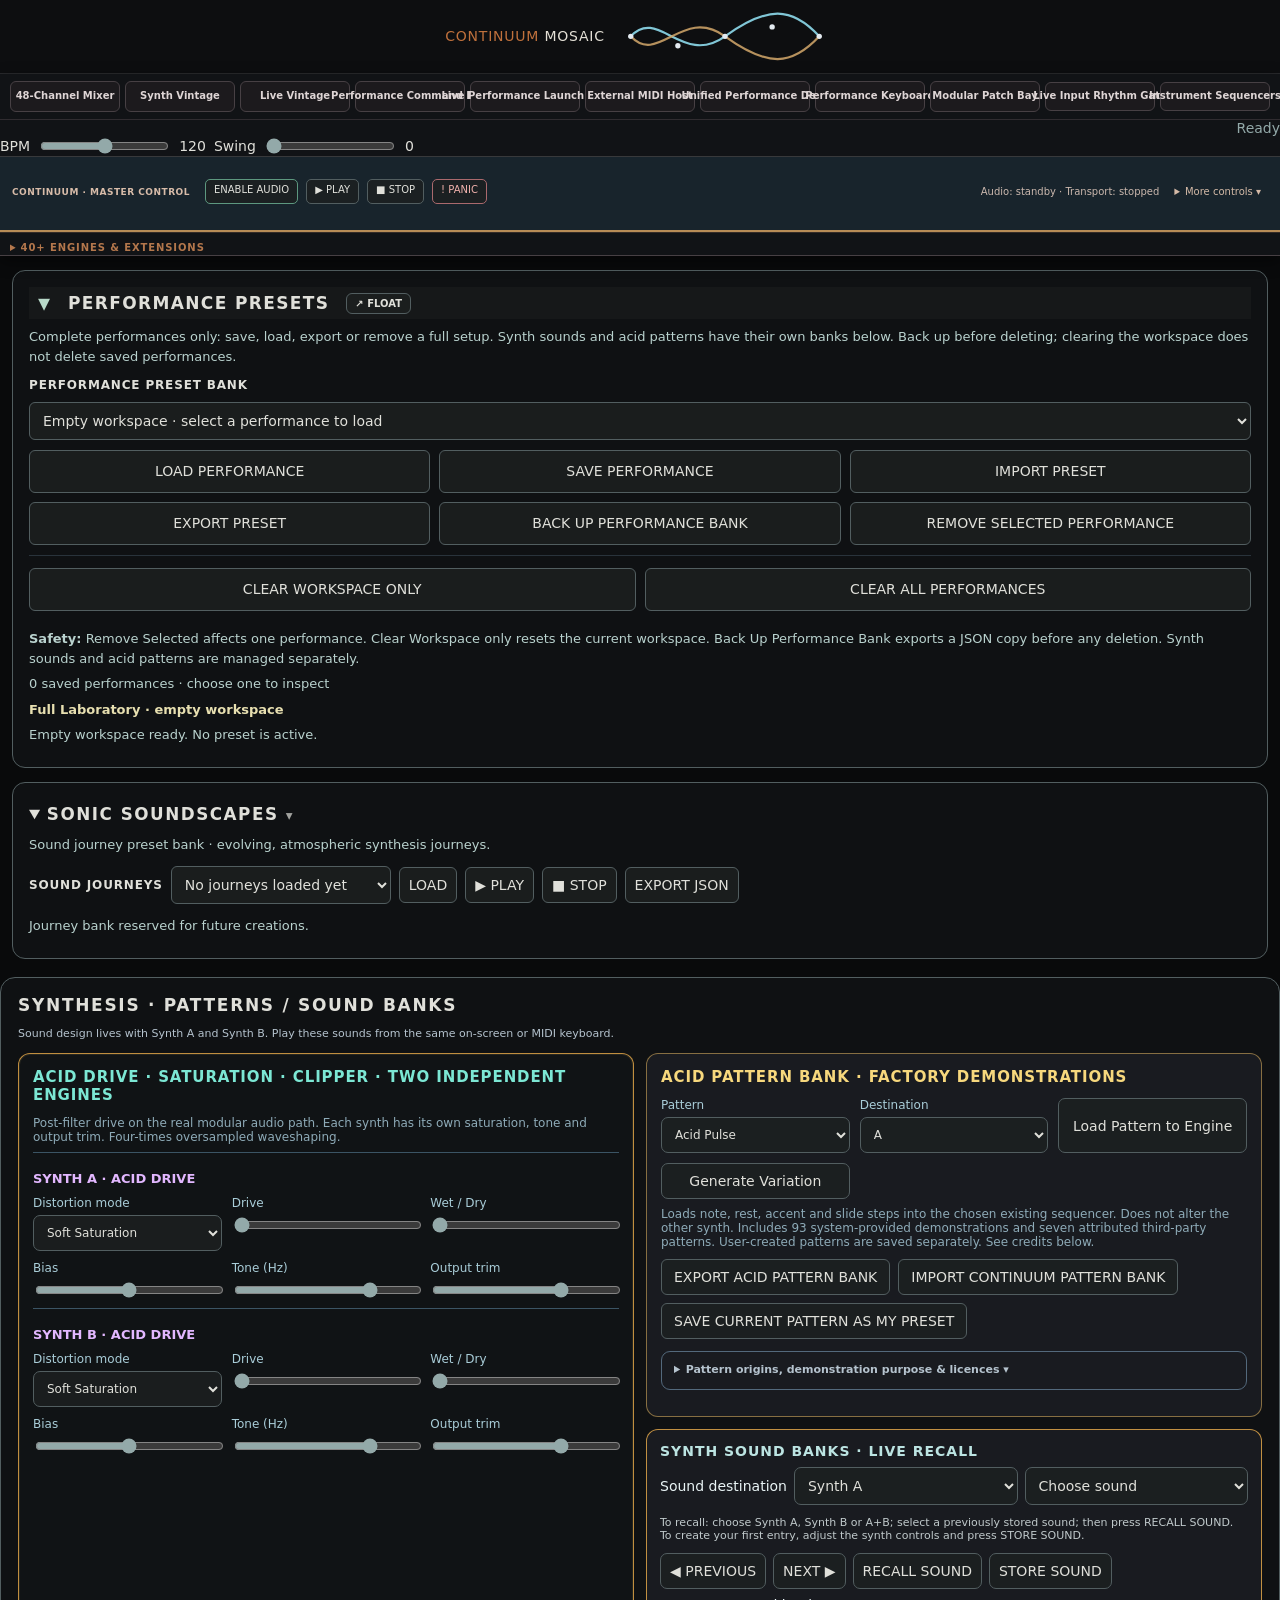
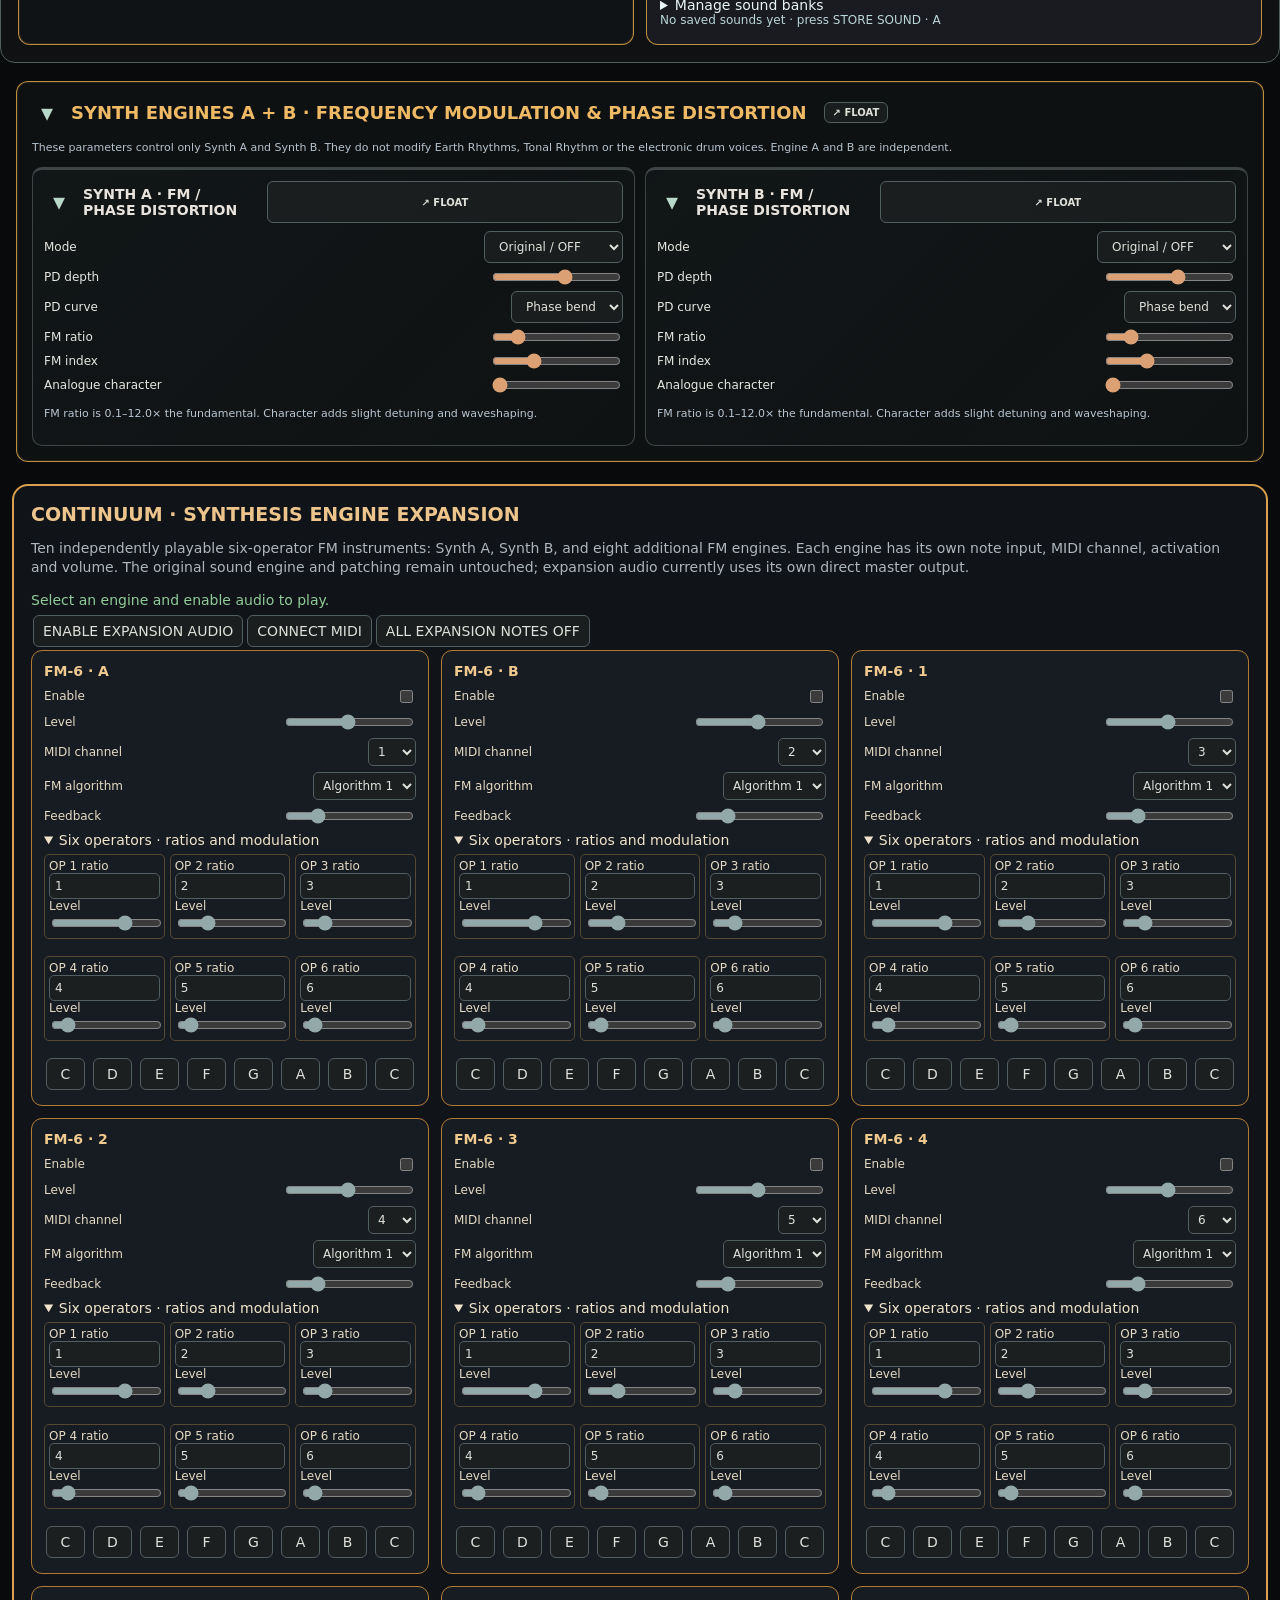
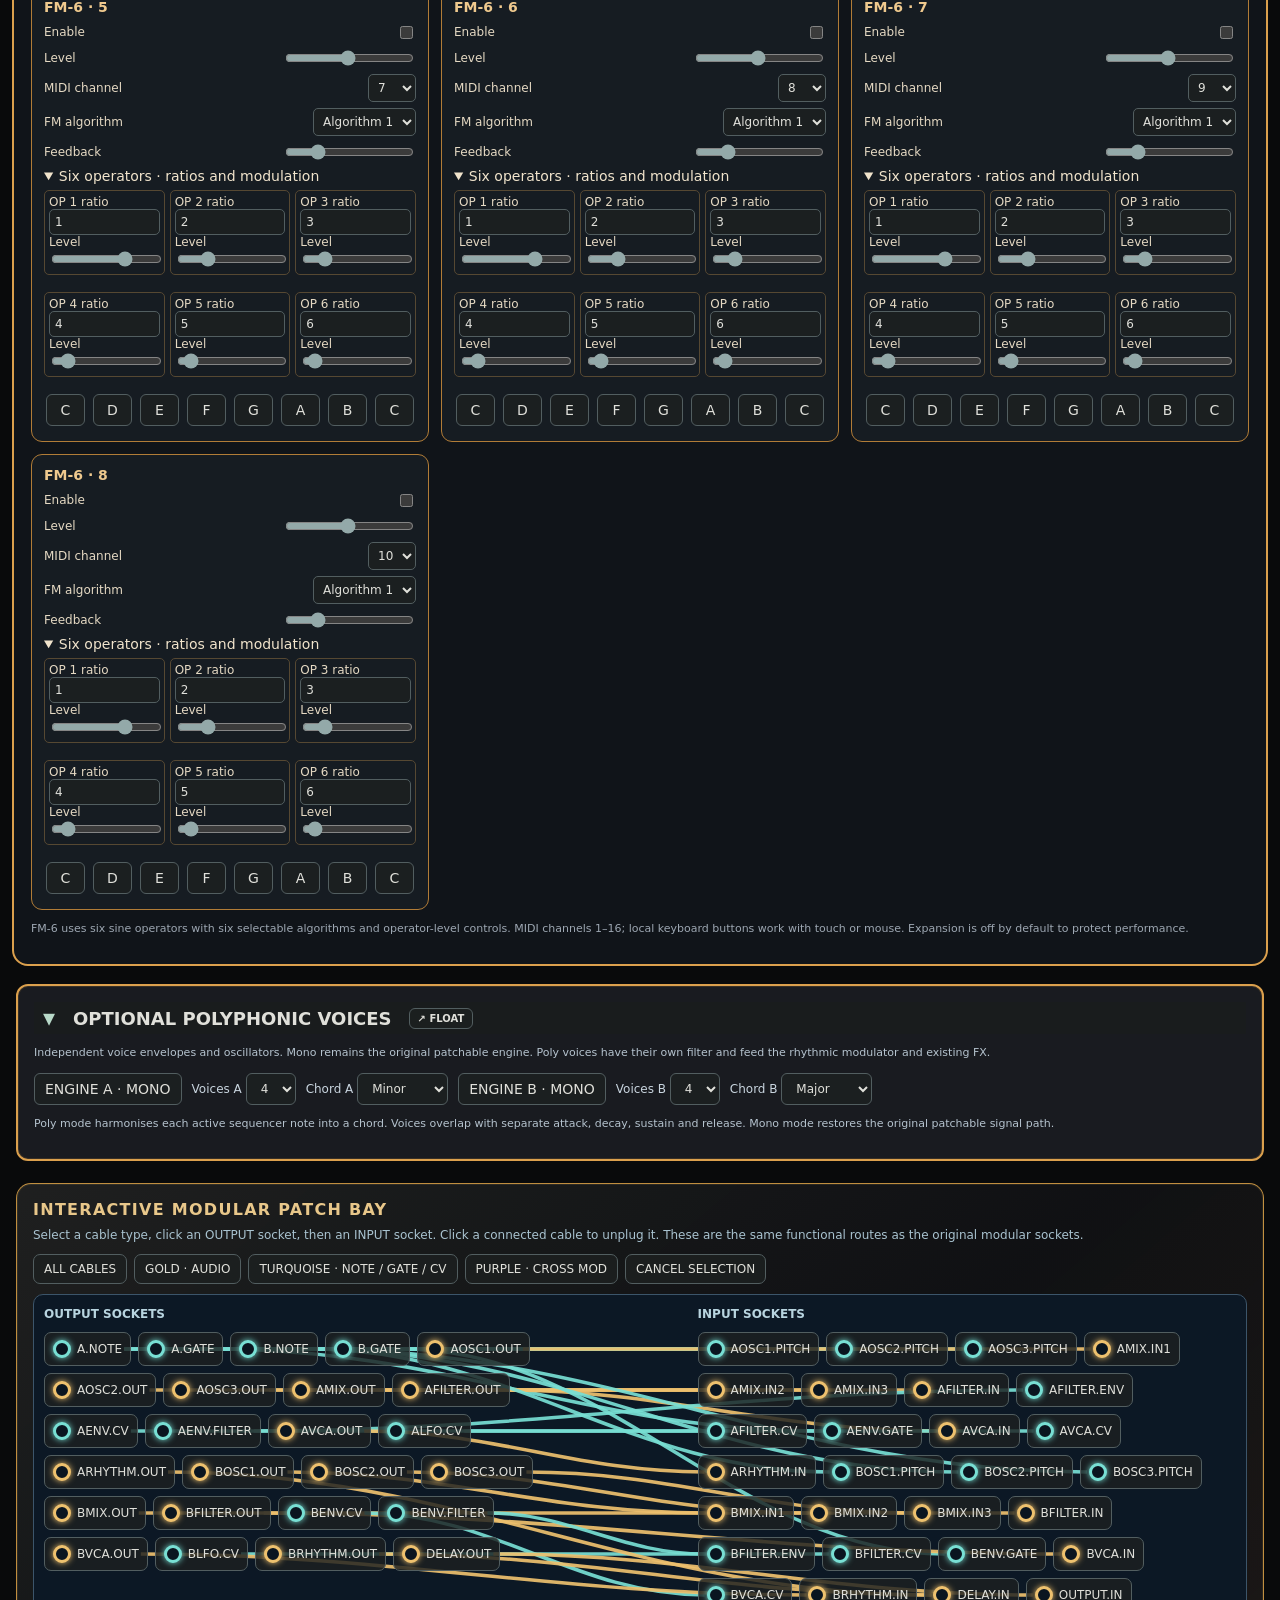
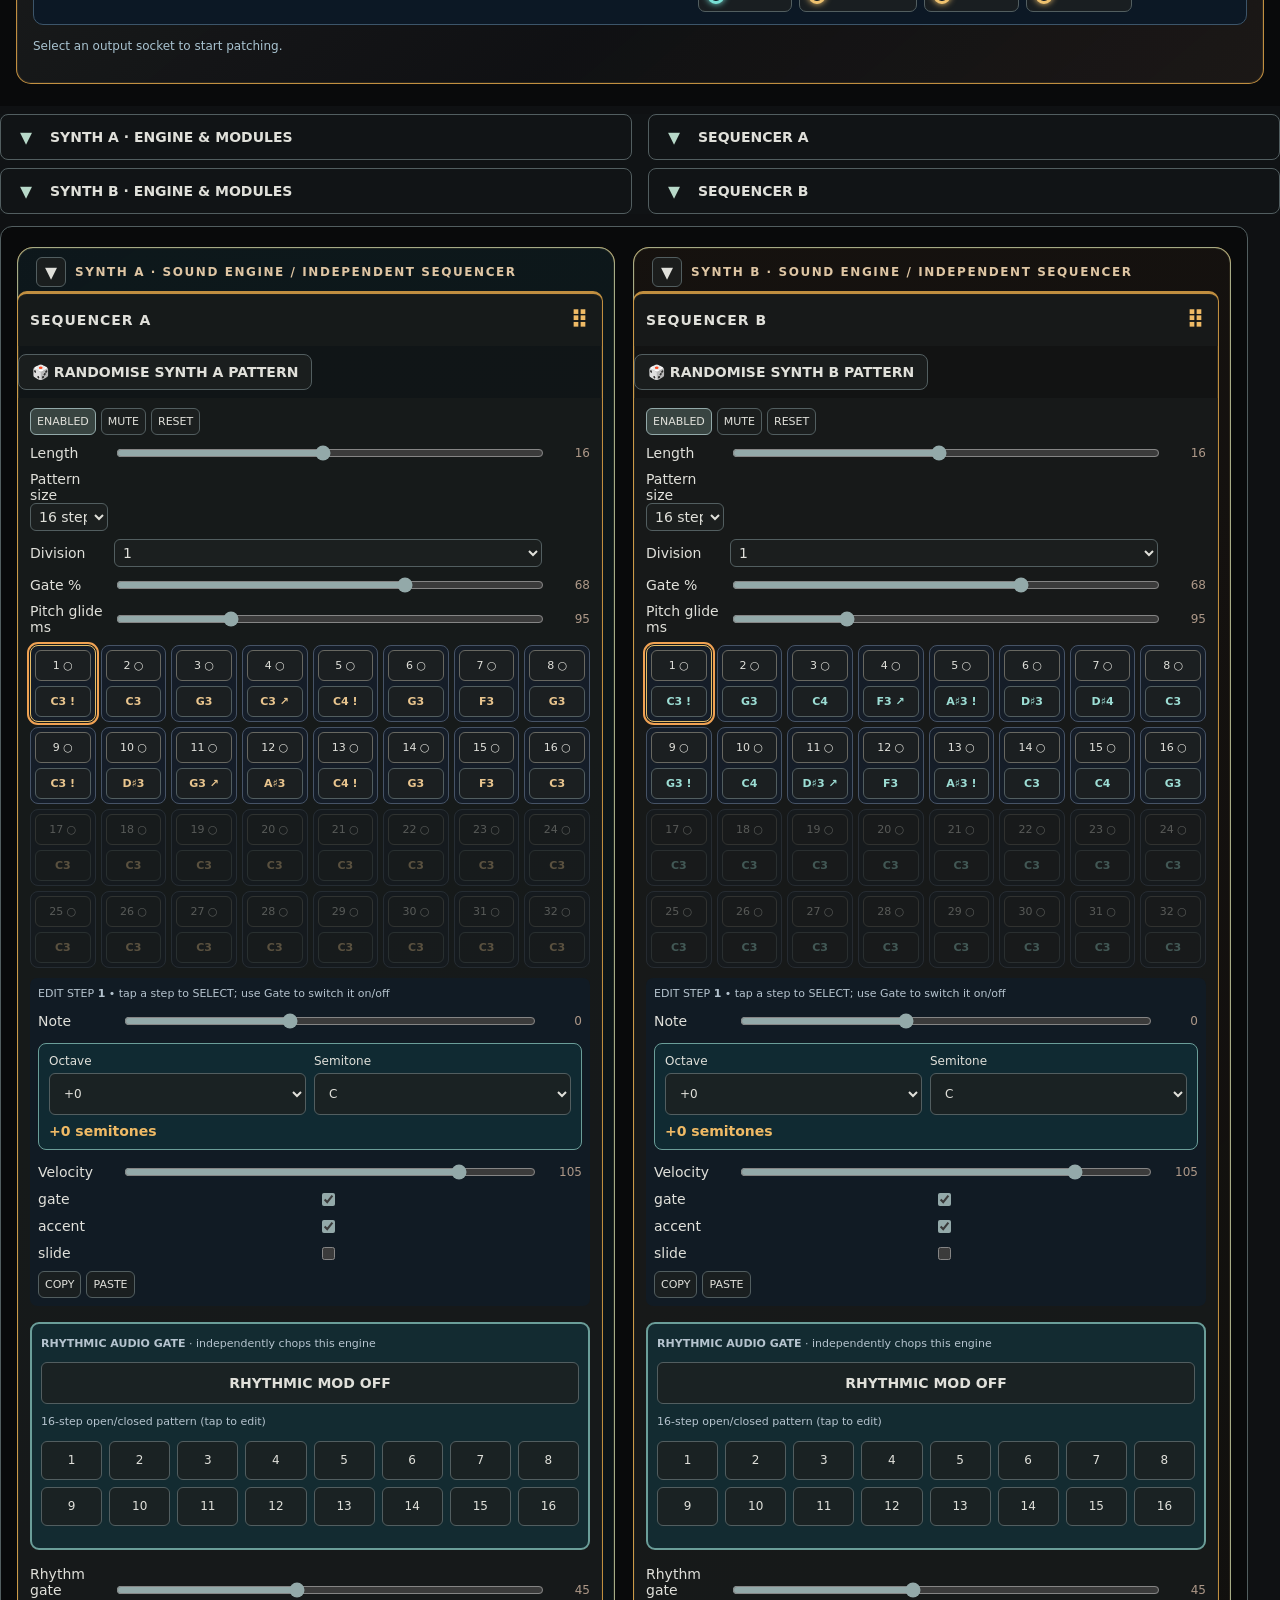
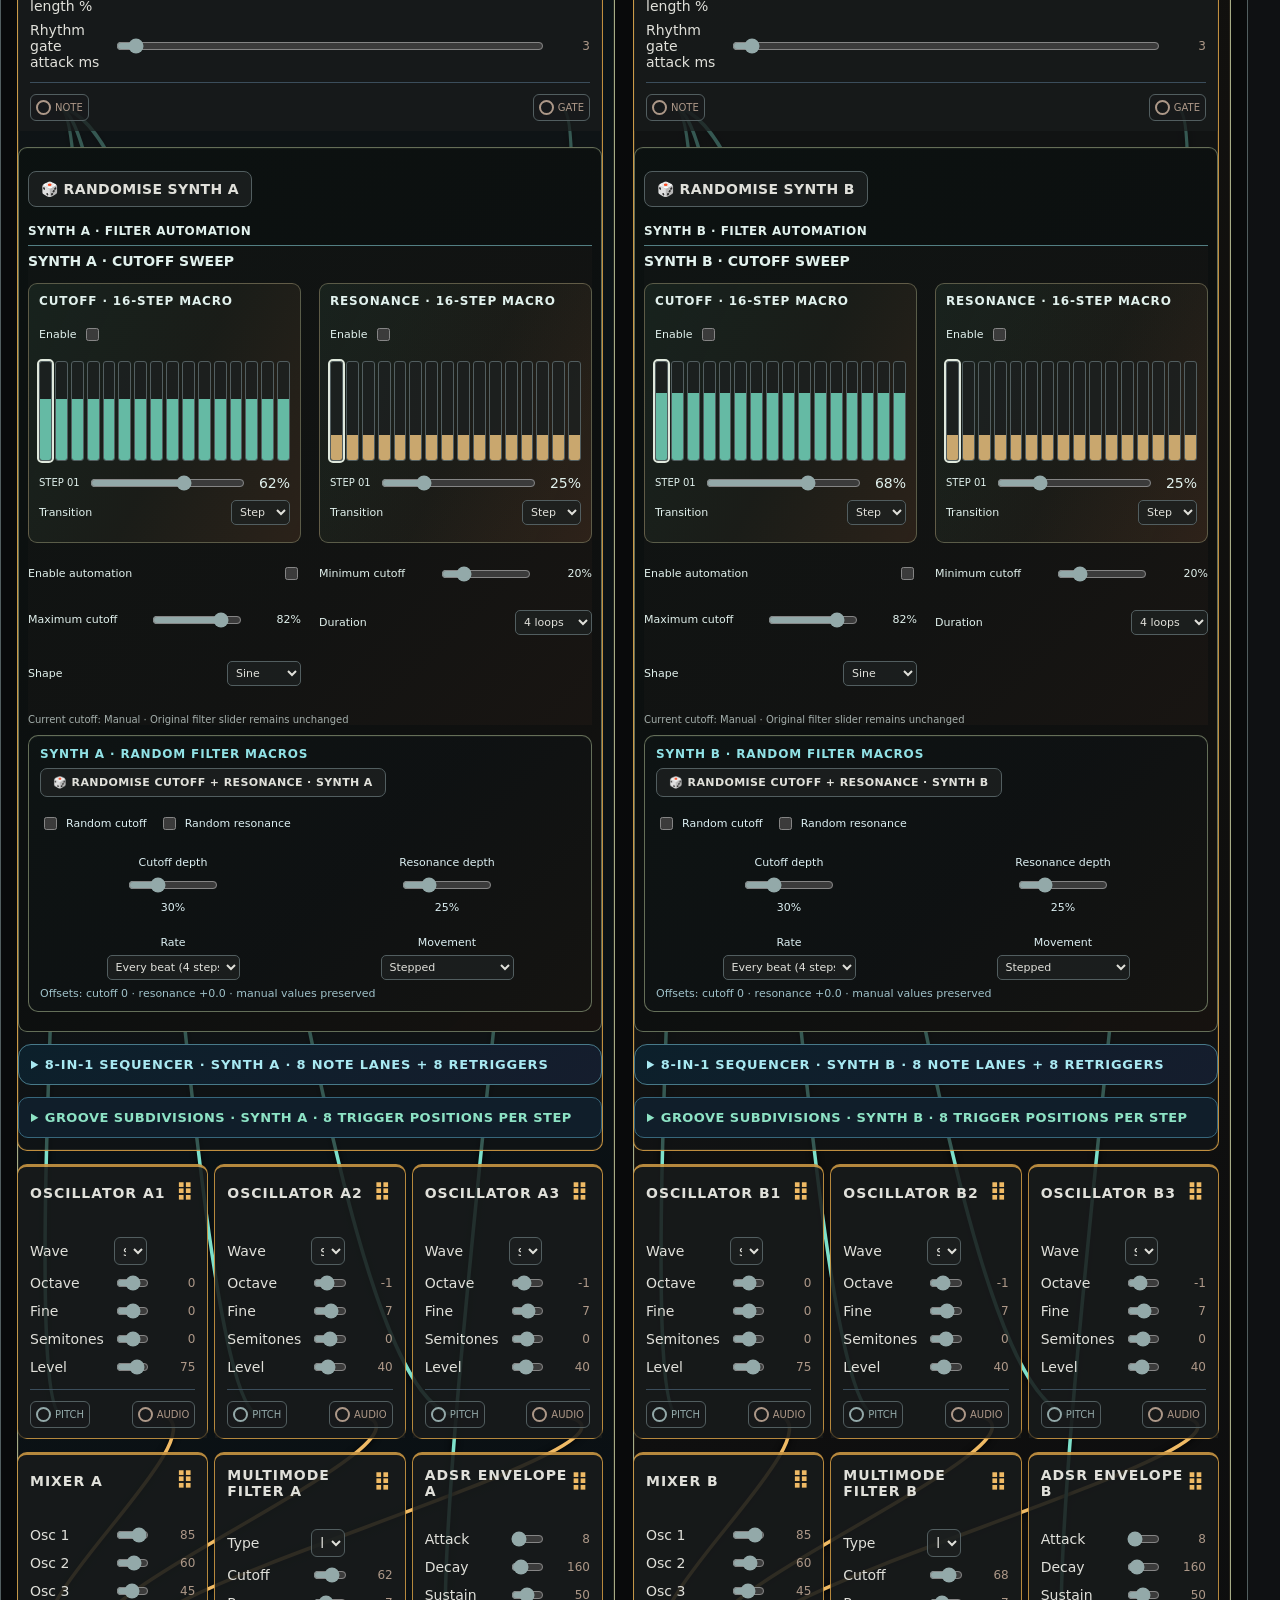
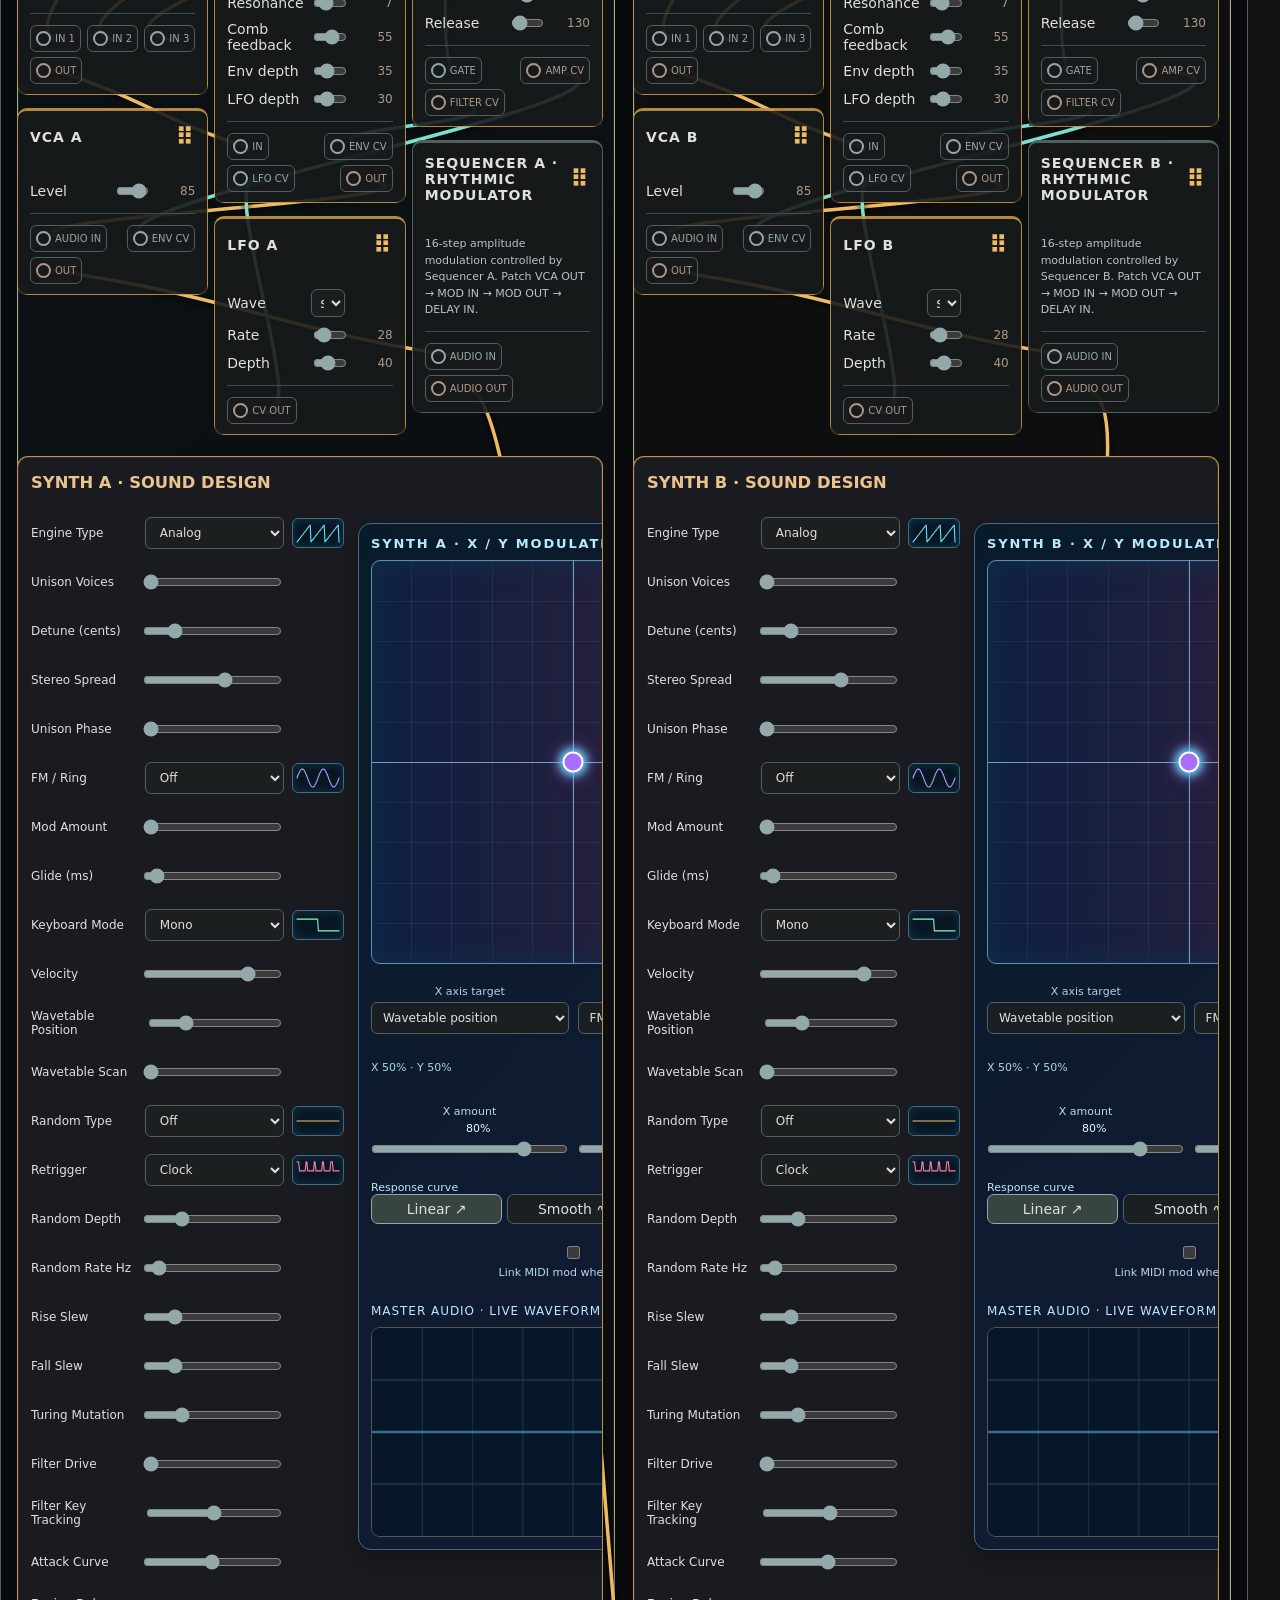
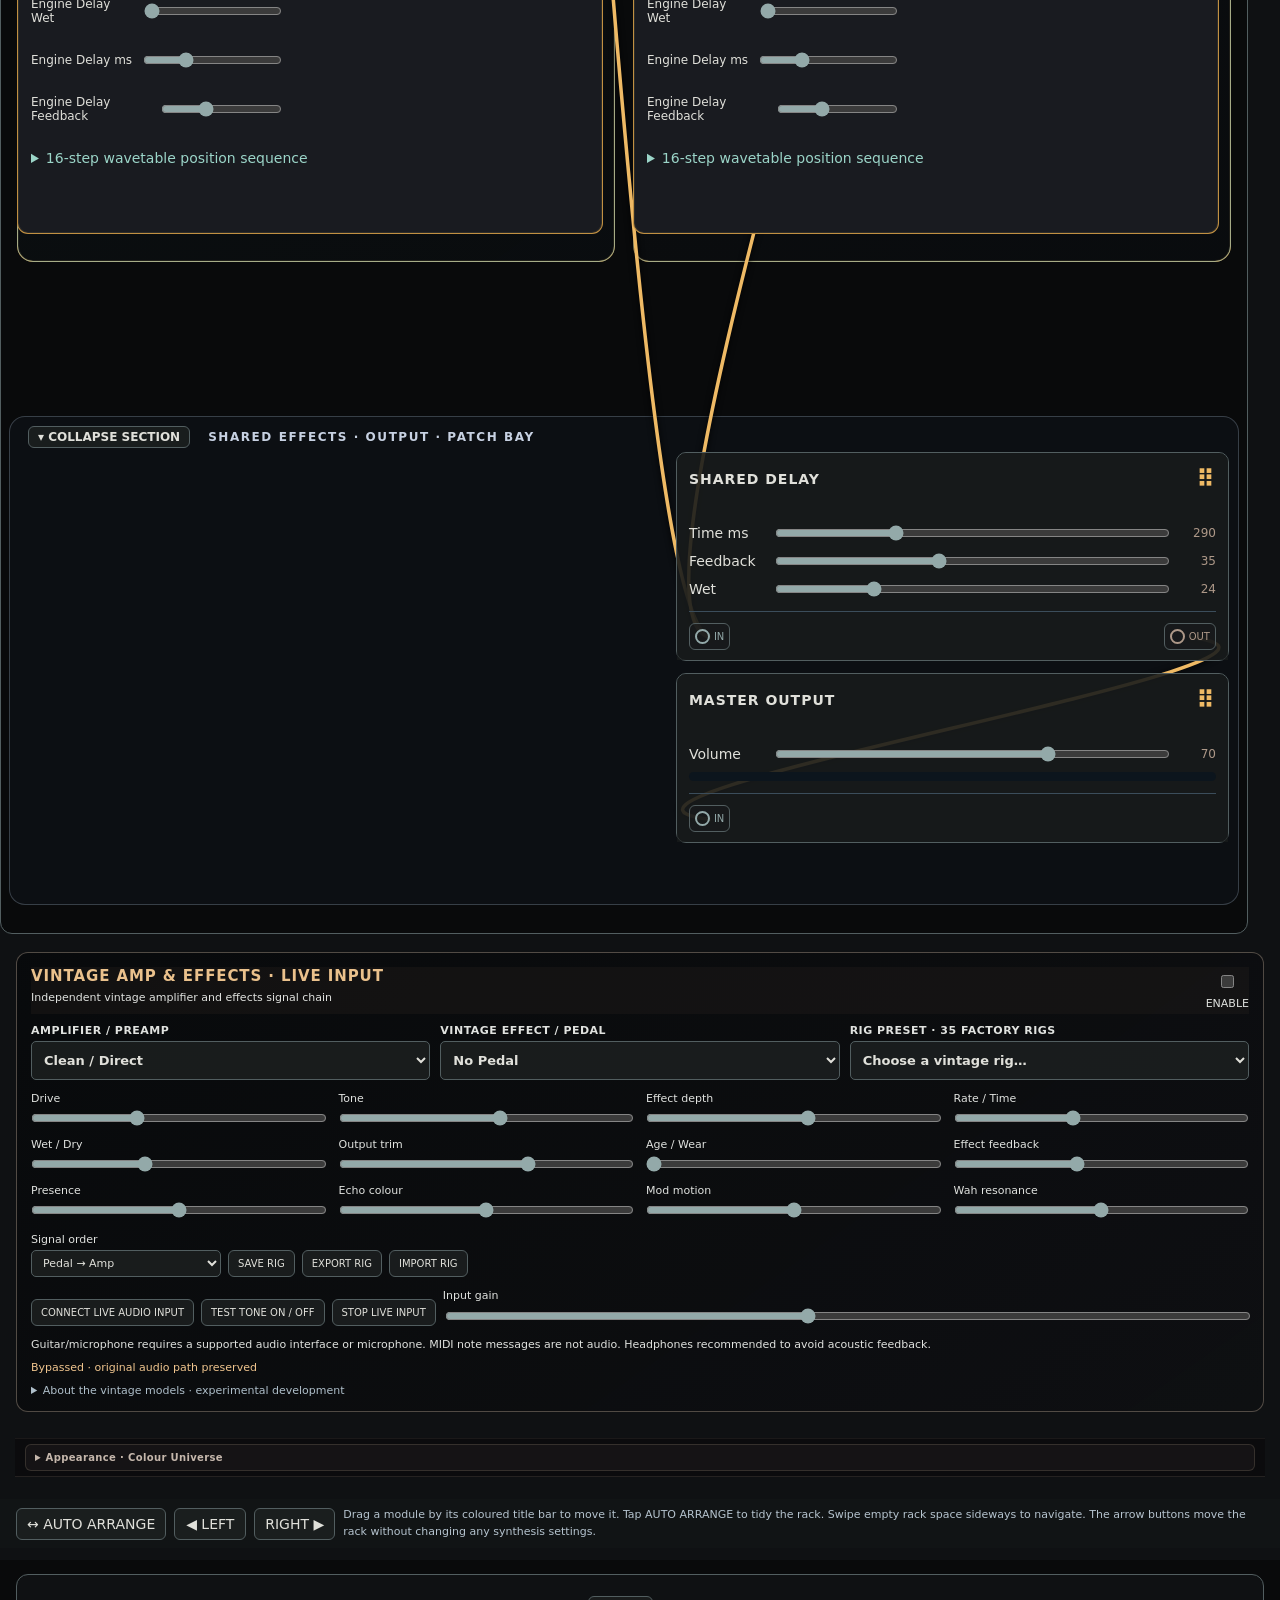
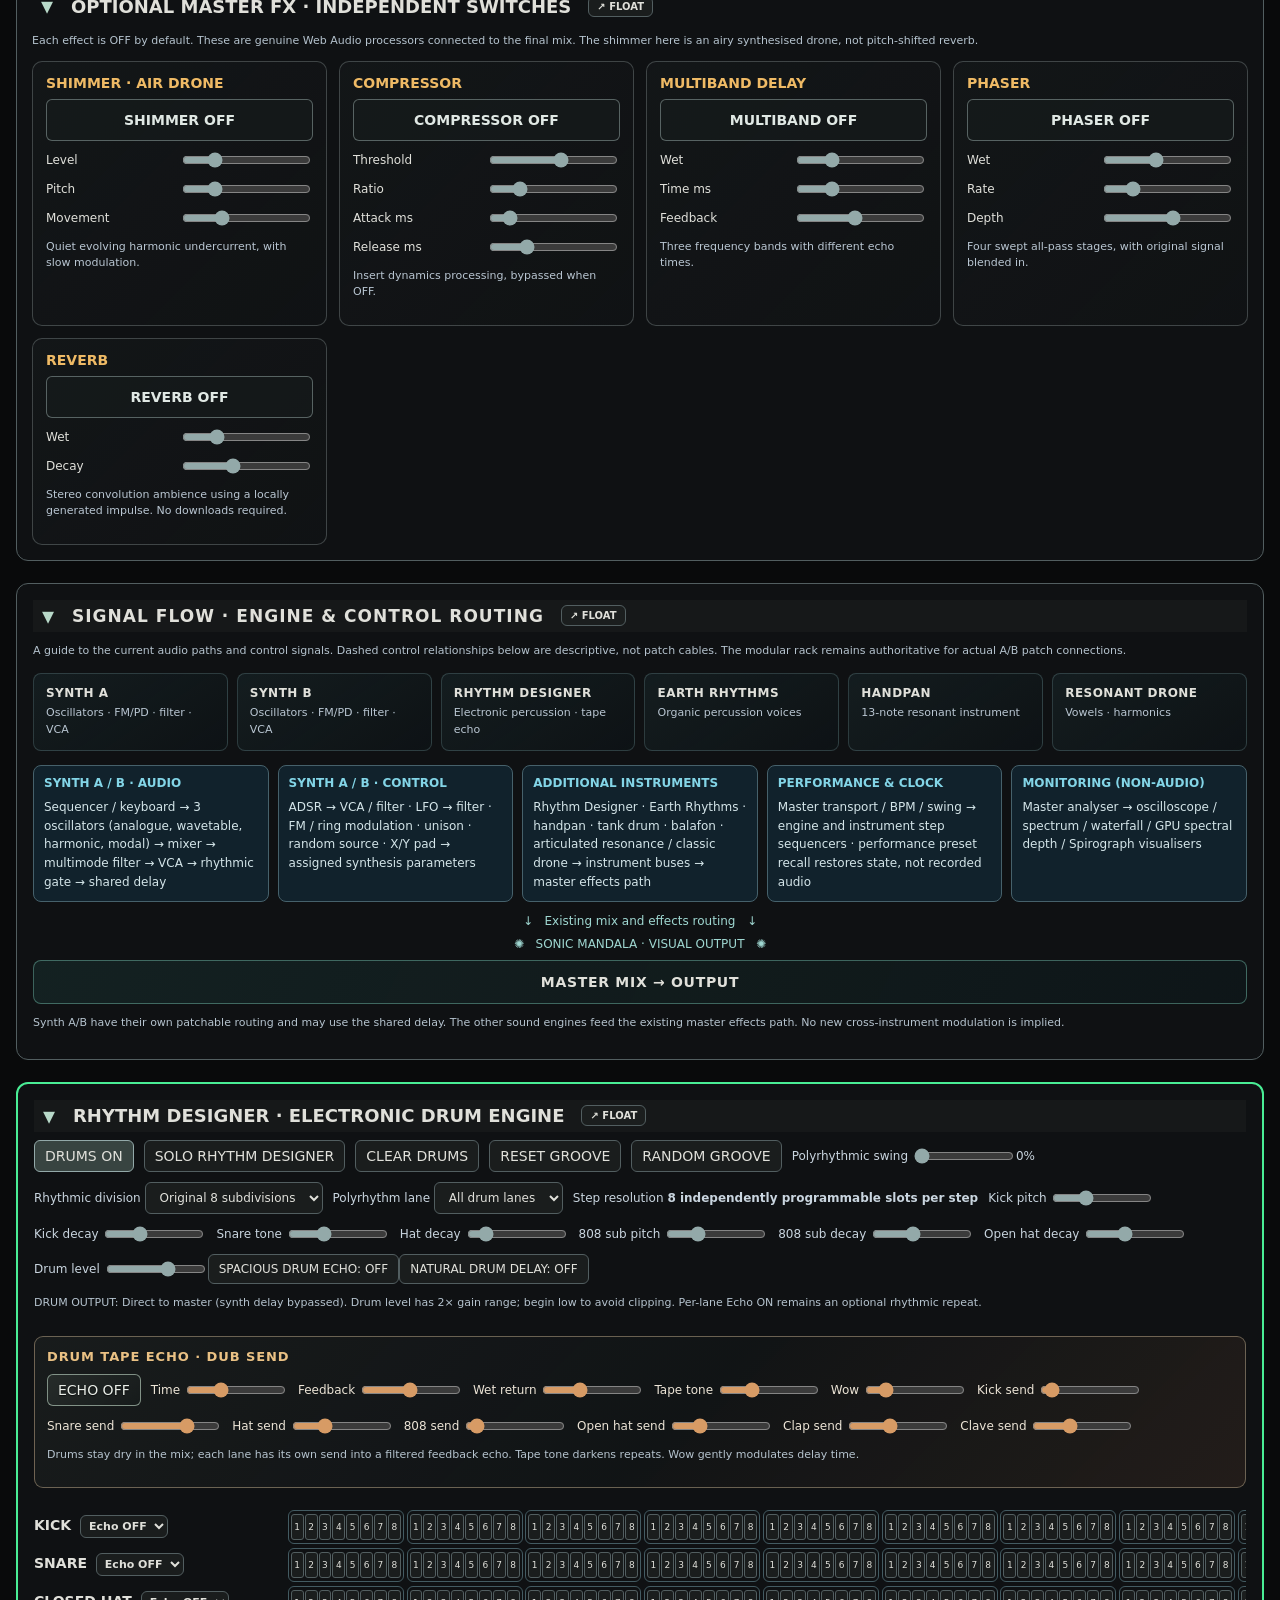
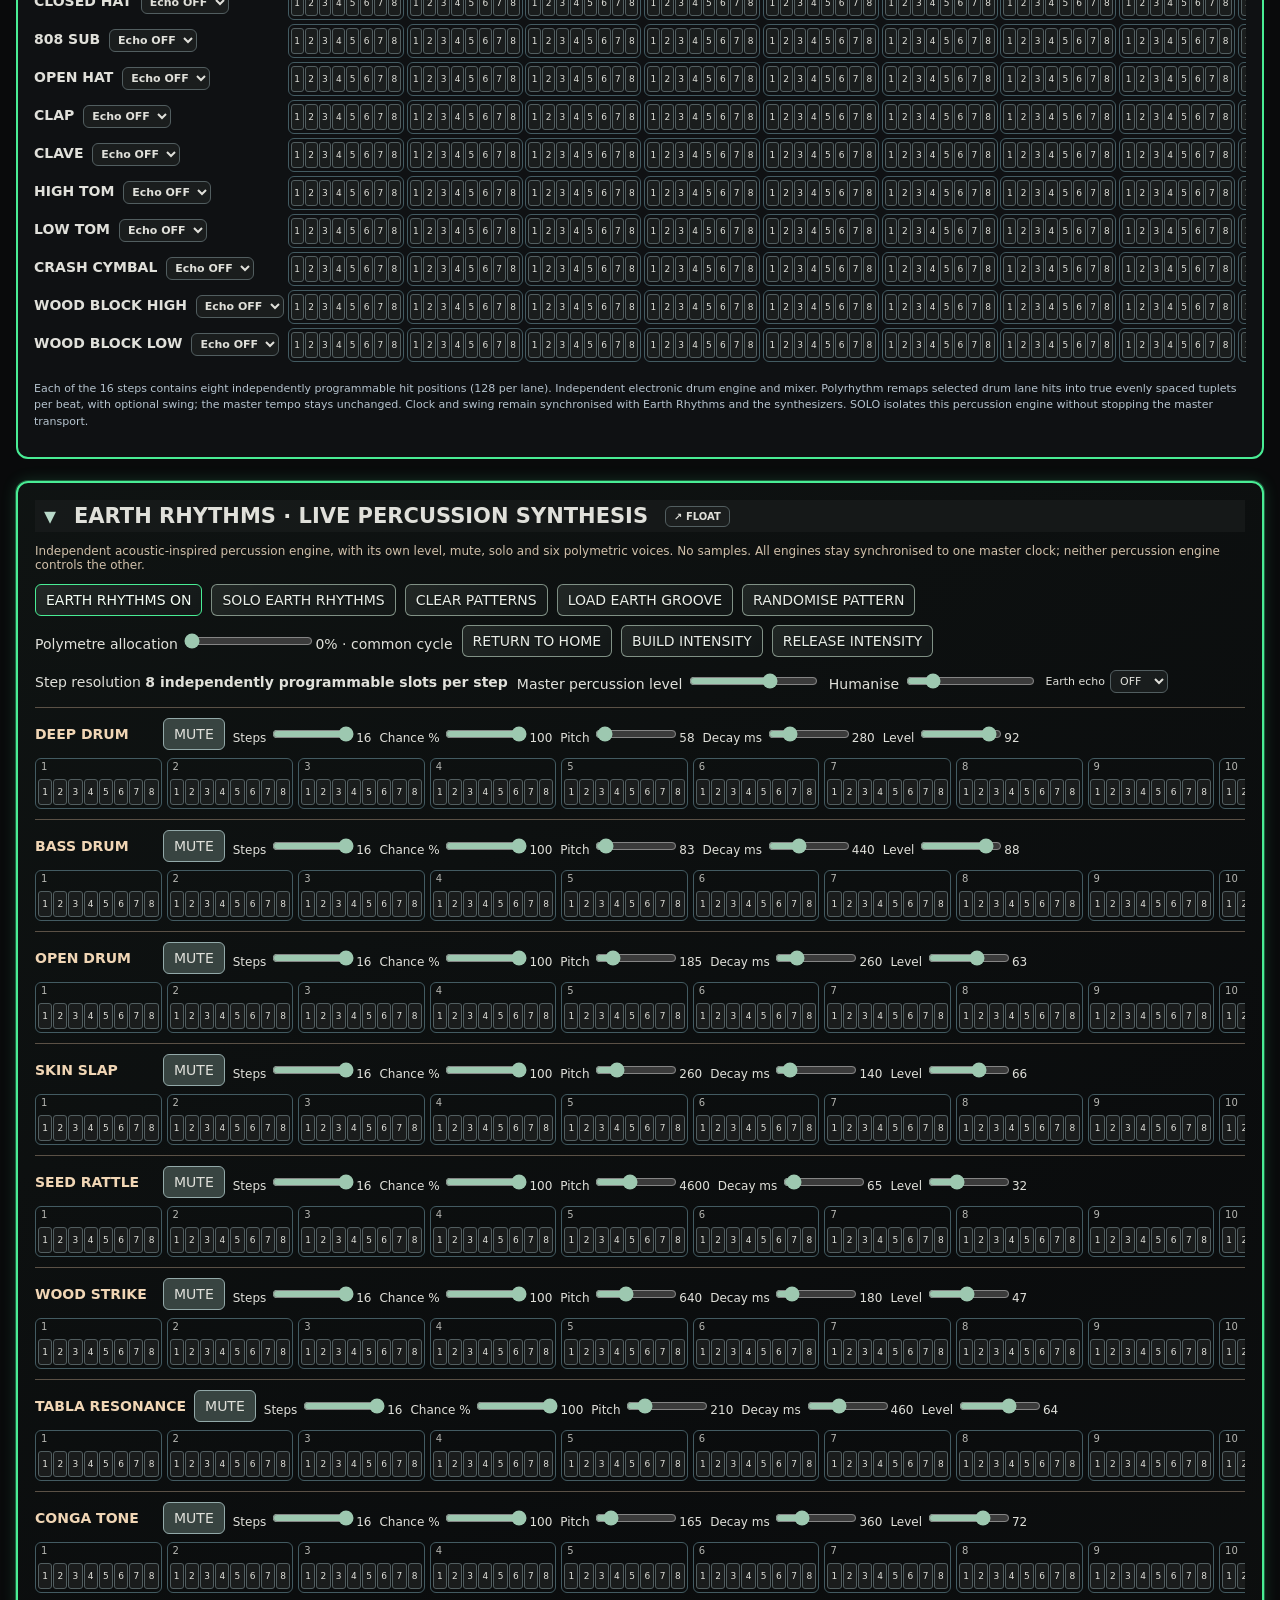
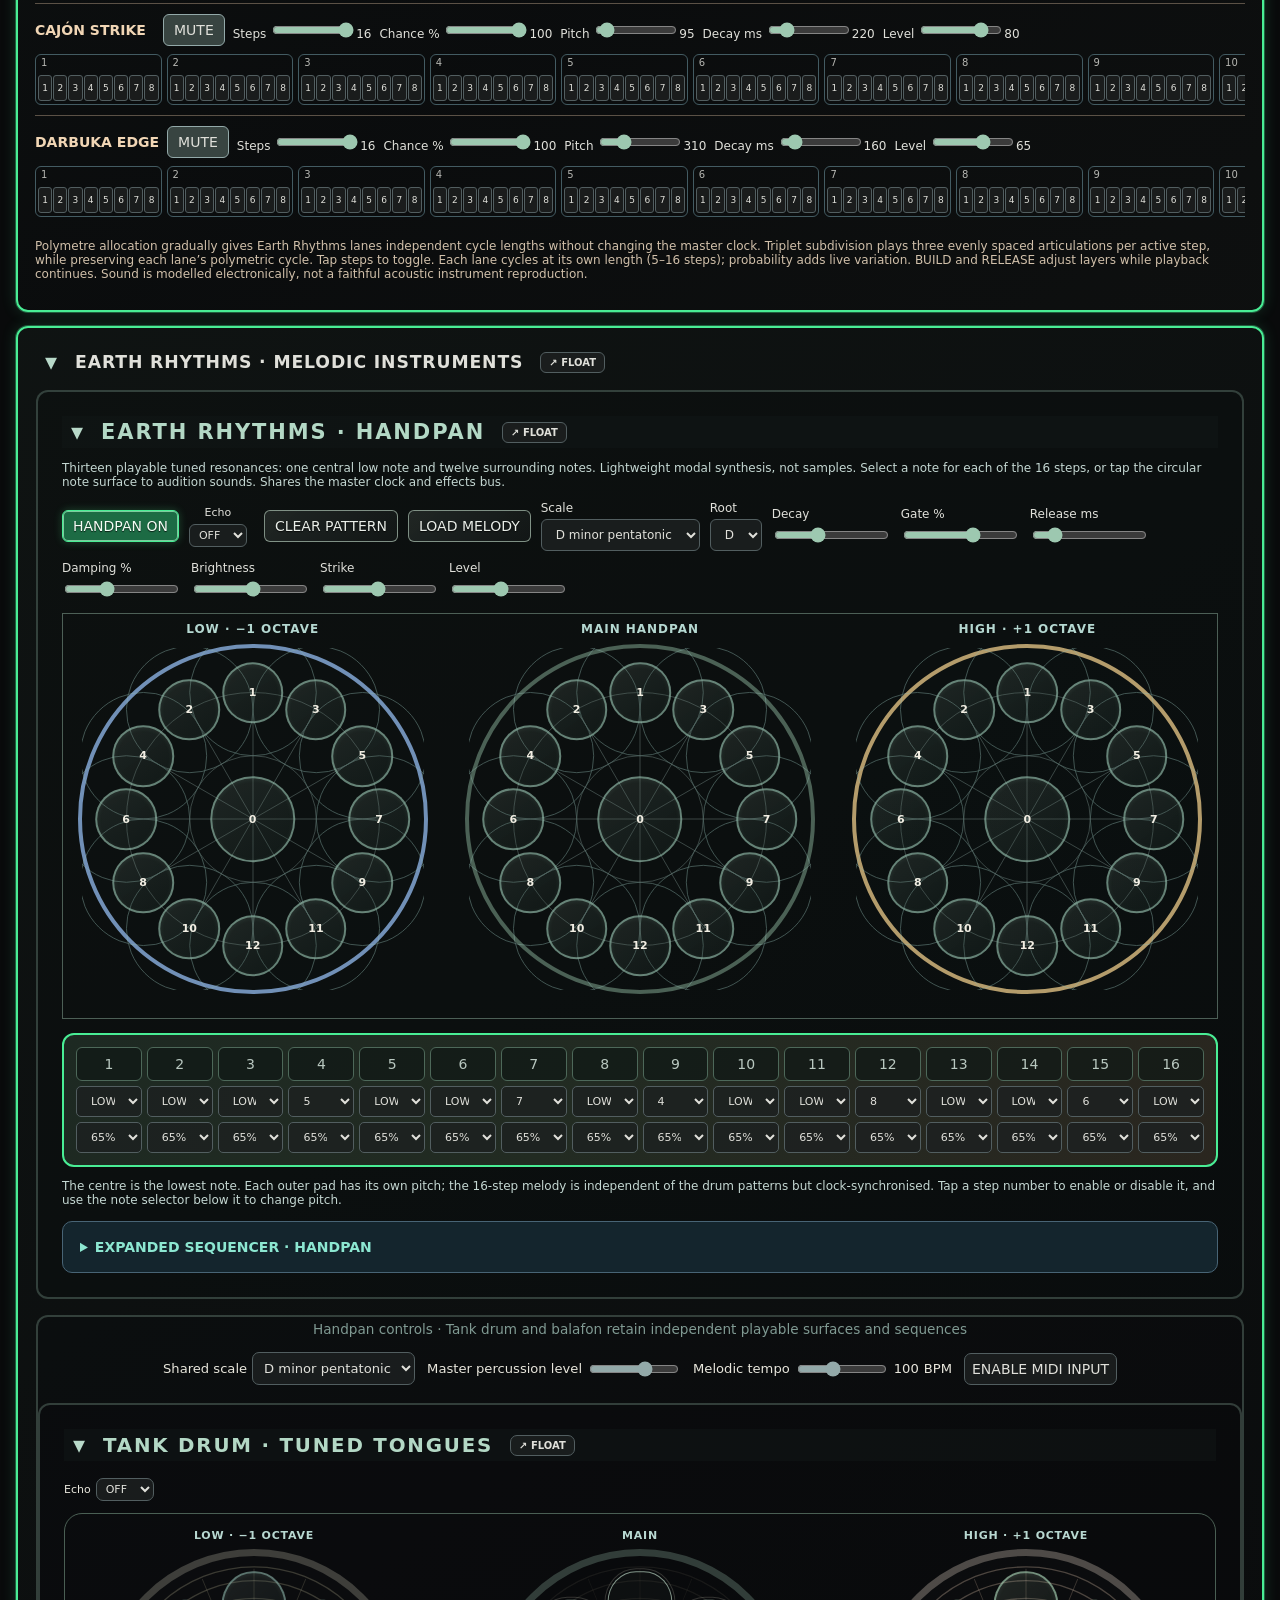
==== index.html @ fa82fd2c "Add files via upload" ====
<!DOCTYPE html>

<html lang="en"><head><script id="cm0241PrepaintTheme">(function(){try{var t=JSON.parse(localStorage.getItem('cm0231Theme')||'{}');var n=['midnight','nebula','chromatic'].includes(t.theme)?t.theme:'midnight';document.documentElement.setAttribute('data-cm-boot-theme',n);document.documentElement.setAttribute('data-cm-boot-reactive',t.reactive?'on':'off')}catch(e){document.documentElement.setAttribute('data-cm-boot-theme','midnight')}})();</script><meta charset="utf-8"/><meta content="width=device-width,initial-scale=1" name="viewport"/><title>Continuum Mosaic · Modular Mayhem</title><style>
:root{color-scheme:dark;--bg:#0b1017;--panel:#1a2430;--edge:#394d5e;--gold:#efba65;--teal:#7de0ca;--txt:#e9f0f5;--space-1:4px;--space-2:8px;--space-3:12px;--space-4:16px;--space-5:24px;--radius-sm:6px;--radius-md:10px;--radius-lg:16px;--dock-height:110px}*{box-sizing:border-box}body{margin:0;background:var(--bg);color:var(--txt);font:14px system-ui,sans-serif}header{display:flex;gap:9px;align-items:center;flex-wrap:wrap;padding:14px 20px;background:#17212d;border-bottom:1px solid var(--edge)}h1{font-size:20px;margin:0 12px 0 0;letter-spacing:.06em}button,select,input{font:inherit}button,select{background:#283847;color:white;border:1px solid #526677;border-radius:6px;padding:7px 10px;cursor:pointer}button:hover{border-color:var(--gold)}button.active{background:#375c4d}#status{color:var(--teal);margin-left:auto}.intro{padding:11px 20px;color:#b9c6d2}.rack{position:relative;min-width:1600px;min-height:2280px;margin:0 16px 20px;border:1px solid #30414e;border-radius:12px;background:radial-gradient(ellipse at top,#17212d,#0b1017 70%);overflow:hidden}#svg{position:absolute;inset:0;width:100%;height:100%;z-index:1;pointer-events:none}#svg path{fill:none;stroke-width:3.5;pointer-events:stroke;cursor:pointer;filter:drop-shadow(0 1px 3px #000)}.module{position:absolute;z-index:2;width:255px;border:1px solid #526575;border-radius:10px;background:linear-gradient(150deg,#243444,#15202a);box-shadow:0 12px 28px #0008}.module h2{font-size:14px;letter-spacing:.07em;margin:0;padding:12px;background:#2a3947;border-radius:9px 9px 0 0;cursor:move;user-select:none}.module .inside{padding:10px 12px}.control{display:grid;grid-template-columns:78px 1fr 42px;align-items:center;gap:6px;margin:8px 0}.control output{text-align:right;color:var(--gold);font-size:12px}.control input[type=range]{width:100%;accent-color:var(--gold)}.control select{width:100%;padding:4px}.ports{display:flex;justify-content:space-between;gap:5px;flex-wrap:wrap;border-top:1px solid #3b4d5b;margin-top:12px;padding-top:11px}.port{display:inline-flex;align-items:center;gap:4px;background:#111b24;border:1px solid #65798a;border-radius:6px;padding:5px;font-size:10px;cursor:pointer;user-select:none}.port:before{content:'';width:11px;height:11px;border-radius:50%;border:2px solid currentColor}.port.out{color:var(--gold)}.port.in{color:var(--teal)}.port.selected{outline:2px solid white}.stepgrid{display:grid;grid-template-columns:repeat(8,1fr);gap:5px;margin:10px 0}.step{padding:8px 0;font-size:12px;position:relative}.step.on:after{content:'';position:absolute;bottom:2px;left:25%;width:50%;height:3px;background:var(--teal)}.step.playing{background:#8b622f}.step.chosen{outline:2px solid var(--gold)}.edit{background:#111b24;padding:8px;border-radius:7px}.small{font-size:11px;color:#b5c3ce;line-height:1.5}.transport{display:flex;gap:5px;flex-wrap:wrap}.transport button{font-size:11px;padding:6px}.meter{height:9px;border-radius:5px;background:#0c151d;overflow:hidden}.meter i{display:block;background:var(--teal);height:100%;width:0%}.legend{padding:0 20px 24px;color:#aebfca}.voiceA{border-top:3px solid #efba65}.voiceB{border-top:3px solid #80b8ff}.sectionLabel{position:absolute;z-index:0;color:#7c91a5;font-size:15px;letter-spacing:.25em;font-weight:700}body{overflow-x:hidden}.rackScroll{width:100%;overflow-x:auto;overflow-y:hidden;-webkit-overflow-scrolling:touch;overscroll-behavior-x:contain;padding-bottom:12px}.rack{width:1600px;min-width:1600px;max-width:none;overflow:visible;margin:0 0 16px 0}.rackNav{display:flex;align-items:center;gap:8px;padding:8px 16px;flex-wrap:wrap}.rackNav button{min-width:72px}.rackNav .small{flex:1;min-width:180px}@media(max-width:700px){header{padding:10px;gap:6px}h1{font-size:17px;width:100%}.intro{padding:9px 12px}.rackNav{padding:8px 12px}.rackScroll{border-top:1px solid #30414e;border-bottom:1px solid #30414e}}

.drumPanel{margin:12px 16px 22px;padding:16px;border:1px solid #536878;border-radius:12px;background:linear-gradient(130deg,#243444,#121c25)}.drumEcho{margin:14px 0;padding:12px;border:1px solid #88744c;border-radius:9px;background:#1d242a}.drumEcho h3{margin:0 0 10px;font-size:13px;letter-spacing:.07em;color:#eac184}.drumPanel h2{margin:0 0 8px;font-size:18px}.drumGrid{display:grid;grid-template-columns:92px repeat(16,minmax(27px,1fr));gap:4px;align-items:center;min-width:660px}.drumGrid button{padding:8px 0;min-width:0;font-size:11px}.drumGrid button.hit{background:#8a6330;border-color:#efba65}.drumGrid button.now{outline:2px solid #7de0ca}.drumScroll{overflow-x:auto;padding:8px 0}.drumControls{display:flex;flex-wrap:wrap;gap:10px;align-items:center}.drumControls label{font-size:12px;color:#c9d5df}.drumControls input{width:100px;vertical-align:middle}
.rhythm-editor{margin:16px 0;padding:12px 9px;border:2px solid #6b9e99;border-radius:9px;background:#132b31}.rhythm-editor>button{display:block;width:100%;margin:10px 0;padding:12px 6px;font-weight:700;border:2px solid #7de0ca}.rhythm-editor .stepgrid{gap:7px}.rhythm-editor .step{min-height:39px;touch-action:manipulation}.module{touch-action:pan-x pan-y}.module h2{touch-action:none;min-height:52px;display:flex;align-items:center;padding-right:34px;position:relative}.module h2:after{content:"⠿";position:absolute;right:12px;top:50%;transform:translateY(-50%);color:#efba65;font-size:24px}.module.dragging{z-index:8;box-shadow:0 18px 42px #000c;border-color:#efba65}@media(max-width:700px){.rackNav{position:sticky;top:0;z-index:9;background:#17212d}.rackNav button{min-height:44px}.rhythm-editor>button{font-size:13px}} .fxRack{margin:14px 16px 22px;padding:15px;border:1px solid #63868d;border-radius:12px;background:#172630}.fxRack h2{margin:0 0 8px;font-size:18px}.fxCards{display:grid;grid-template-columns:repeat(auto-fit,minmax(245px,1fr));gap:12px}.fxCard{padding:13px;border:1px solid #48606d;border-radius:10px;background:#1b2c38}.fxCard h3{font-size:14px;color:#efba65;margin:0 0 8px}.fxCard label{display:flex;justify-content:space-between;gap:8px;align-items:center;margin:9px 0;font-size:12px}.fxCard input{max-width:54%;accent-color:#efba65}.fxCard button{min-height:42px;width:100%;font-weight:bold}.fxCard p{font-size:11px;color:#b9c6d2;line-height:1.5}
/* Continuum Mosaic identity: scoped to the masthead, leaving modular rack SVG and drag layout intact */
.brandMasthead{background:linear-gradient(160deg,#111c27,#0d131c);border-bottom:1px solid #344350;padding:17px 14px 15px;text-align:center;display:flex;align-items:center;flex-direction:column;gap:3px}
.brandMasthead svg{position:static;inset:auto;display:block;width:min(220px,62vw);height:56px;pointer-events:none;overflow:visible}

.brandMasthead .brandContinuum{font-size:clamp(24px,6vw,36px);font-weight:500;letter-spacing:.17em;color:#edf3f6;line-height:1.12}
.brandMasthead .brandMosaic{font-size:clamp(15px,3.7vw,20px);letter-spacing:.43em;padding-left:.43em;color:#a7bfc9;line-height:1.3}
.brandMasthead .brandRule{width:170px;max-width:50vw;height:1px;background:#344350;margin:8px 0 4px}
.brandMasthead .brandCredit{font-size:10px;letter-spacing:.18em;color:#a4b1bc}
.brandMasthead .brandDescriptor{font-size:10px;color:#718897;letter-spacing:.04em;margin-top:4px}
@media(max-width:700px){.brandMasthead{padding:12px 8px}.brandMasthead svg{height:44px}header{padding:10px 12px}}

.earthPanel{margin:14px 16px;padding:17px;border:1px solid #a77b49;border-radius:13px;background:linear-gradient(130deg,#302b24,#131f24)}.earthPanel h2{color:#efc18a;margin:0 0 8px}.earthToolbar,.earthParams{display:flex;gap:9px;flex-wrap:wrap;align-items:center;margin:10px 0}.earthParams label{font-size:12px;color:#e1d5c5;display:flex;align-items:center;gap:4px}.earthParams input{width:90px}.earthLane{padding:10px 0;border-top:1px solid #5b5146}.earthLaneHead{display:flex;gap:8px;align-items:center;flex-wrap:wrap;margin-bottom:8px}.earthLaneHead strong{min-width:120px;color:#f1d6b5}.earthLaneHead label{font-size:12px}.earthLaneHead input[type=range]{width:82px}.earthSteps{display:grid;grid-template-columns:repeat(16,minmax(31px,1fr));gap:4px;min-width:620px}.earthSteps button{padding:9px 0;font-size:11px;min-width:0}.earthSteps button.hit{background:#846138;border-color:#efba65}.earthSteps button.now{outline:2px solid #80c6d6}.earthScroll{overflow-x:auto}.earthPanel button.active{background:#4e715c;border-color:#98c7a3}.earthNote{font-size:12px;color:#d1c0aa}

.tonalPanel{margin:14px 16px;padding:17px;border:1px solid #6f8d91;border-radius:13px;background:linear-gradient(125deg,#172c30,#141b22);color:#e4ecea}.tonalPanel h2{color:#9fd7d1;margin:0 0 8px}.tonalControls{display:flex;flex-wrap:wrap;gap:10px;align-items:center;margin:12px 0}.tonalControls label{display:flex;flex-direction:column;gap:4px;font-size:12px}.tonalControls input[type=range]{width:115px}.tonalPanel button.active{background:#376b65;border-color:#9fd7d1}.tonalPads{position:relative;width:min(100%,350px);aspect-ratio:1;margin:14px auto;border-radius:50%;background:radial-gradient(circle at 40% 30%,#415d62,#17292c 75%);border:4px solid #648b89;box-shadow:inset 0 0 25px #091317,0 10px 28px #0005}.tonalPads button{position:absolute;transform:translate(-50%,-50%);width:18%;height:18%;padding:0;border-radius:50%;background:radial-gradient(circle at 35% 25%,#708f91,#31494c);border:1px solid #aac5bf;color:#fff;font-size:11px;touch-action:manipulation}.tonalPads button.centre{width:25%;height:25%;background:radial-gradient(circle at 35% 25%,#b9a783,#62533c);border:2px solid #dec9a0}.tonalPads button.selected{outline:3px solid #e7ca8c}.tonalPads button:active{background:#8faba7}.tonalSeqScroll{overflow-x:auto}.tonalSeq{display:grid;grid-template-columns:repeat(16,minmax(43px,1fr));gap:5px;min-width:760px}.tonalStep{display:flex;flex-direction:column;gap:5px;align-items:stretch}.tonalStep button{min-height:34px}.tonalStep button.on{background:#376b65;border-color:#9fd7d1}.tonalStep button.playing{outline:2px solid #e7ca8c}.tonalStep select{width:100%;font-size:11px;background:#20363a;color:#f0f4f2;border:1px solid #648b89;border-radius:5px}.tonalNote{font-size:12px;color:#c4d7d2}

.resonanceAddon{margin-top:16px;padding:14px;border:1px solid #49ed95;border-radius:10px;background:#112325}.resonanceAddon h3{color:#a5ded2;margin:0 0 8px}.resonanceLanes{display:grid;gap:9px}.resonanceLane{display:flex;align-items:center;gap:10px;flex-wrap:wrap}.resonanceLane strong{min-width:115px;font-size:12px}.resonanceSteps{display:flex;gap:4px;flex-wrap:wrap}.resonanceSteps button{min-width:29px;height:33px;border:1px solid #4d6666;background:#202c30;color:#b9c9c8;border-radius:5px}.resonanceSteps button.on{background:#548e7f;color:#fff}.resonanceAddon .droneControls{margin:8px 0}

/* Presentation-only clarity layer; Web Audio routing and draggable modules unchanged. */
.synthLab{border-color:#ba9560;background:#211f24;margin-top:12px}
.synthLab h2{color:#efba65}
.synthLabCard{border-top:3px solid #efba65}
.synthLabB{border-top-color:#80b8ff}
.synthLab .fxCards{grid-template-columns:repeat(auto-fit,minmax(270px,1fr))}
.signalFlowPanel{margin:12px 16px 22px;padding:16px;border:1px solid #4a7780;border-radius:12px;background:#152630}
.signalFlowPanel h2{margin:0 0 9px;font-size:17px;letter-spacing:.06em;color:#9fd7d1}
.signalFlowGrid{display:grid;grid-template-columns:repeat(auto-fit,minmax(165px,1fr));gap:9px;margin:14px 0}
.signalSource{border:1px solid #4d6777;border-radius:8px;background:#213443;padding:12px;display:flex;flex-direction:column;gap:5px;min-height:78px}
.signalSource strong{font-size:12px;letter-spacing:.04em}
.signalSource span{font-size:11px;color:#b9c6d2;line-height:1.5}
.flowDirection{text-align:center;color:#9fd7d1;margin:9px 0;font-size:12px}
.flowDestination{border:1px solid #7de0ca;border-radius:8px;padding:13px;text-align:center;font-weight:700;letter-spacing:.05em;background:#1c3940}

/* Handpan-inspired alternating pitch geography; only presentation changes. */
.tonalPads .tonalGeometry{position:absolute;inset:0;width:100%;height:100%;pointer-events:none;z-index:0;opacity:.52}
.tonalPads .tonalGeometry circle,.tonalPads .tonalGeometry path{fill:none;stroke:#b5d4cc;stroke-width:.55;vector-effect:non-scaling-stroke}
.tonalPads .tonalGeometry .petal{stroke:#8fb7af;stroke-width:.8}
.tonalPads button{z-index:1}

/* Performance keyboard: isolated trigger controls, no changes to the existing patch graph. */
.performanceKeyboard{margin:20px 12px 32px;padding:16px;border:1px solid #658c93;border-radius:13px;background:linear-gradient(140deg,#14252d,#151a24);color:#e3eff1}
.performanceKeyboard h2{font-size:17px;color:#a8d9df;margin:0 0 7px}.keyboardTargets{display:flex;flex-wrap:wrap;gap:7px;margin:12px 0}.keyboardTargets label{display:flex;gap:5px;align-items:center;border:1px solid #526a72;border-radius:7px;padding:7px 9px;font-size:12px}.keyboardTargets input{accent-color:#75c9c3}.keyboardSettings{display:flex;align-items:center;flex-wrap:wrap;gap:12px;margin:10px 0}.keyboardSettings select{background:#263c43;color:white;padding:6px}.keyboardScroll{overflow-x:auto;overscroll-behavior-x:contain;padding-bottom:8px}.keyboardKeys{display:flex;position:relative;height:156px;width:max-content;touch-action:pan-x;user-select:none}.keyboardWhite{width:47px;height:154px;border:1px solid #65717c;border-radius:0 0 5px 5px;background:#e5e8e6;color:#27343c;position:relative;display:flex;align-items:end;justify-content:center;padding-bottom:12px;font-size:11px;touch-action:none}.keyboardWhite.pressed{background:#9accc9}.keyboardBlack{position:absolute;top:0;width:29px;height:94px;z-index:2;background:linear-gradient(#303b44,#10141a);border:1px solid #080c12;border-radius:0 0 4px 4px;color:white;touch-action:none}.keyboardBlack.pressed{background:#3e979c}.keyboardHint{font-size:12px;opacity:.75;margin-top:7px}
.pitchEditor{display:grid;grid-template-columns:1fr 1fr;gap:8px;margin:12px 0;padding:10px;background:#102a32;border:1px solid #6b9e99;border-radius:8px}.pitchEditor label{display:flex;flex-direction:column;gap:5px;font-size:12px}.pitchEditor select{width:100%;min-height:42px}.pitchEditor strong{grid-column:1/-1;color:#efba65}.step.chosen{outline:2px solid #efba65}@media(max-width:700px){.pitchEditor{grid-template-columns:1fr 1fr}.pitchEditor select{font-size:16px}}
</style><style>
.dronePanel{margin:18px 12px;padding:16px;border:1px solid #49ed95;border-radius:12px;background:linear-gradient(135deg,#211d19,#151b21);color:#e9e2d2}.dronePanel h2{color:#e8bd7c;font-size:17px;letter-spacing:.08em}.droneControls{display:flex;flex-wrap:wrap;align-items:center;gap:12px;margin:12px 0}.droneControls label{display:flex;flex-direction:column;gap:5px;font-size:12px}.droneControls input[type=range]{width:120px}.droneGrid{display:grid;grid-template-columns:repeat(16,minmax(30px,1fr));gap:5px;min-width:560px}.droneGrid button{min-height:42px;border:1px solid #67553d;background:#292d30;color:#b9c3c7;border-radius:6px}.droneGrid button.on{background:#997447;color:#fff}.droneGrid button.playing{outline:2px solid #e8d6a7}.droneScroll{overflow-x:auto}.dronePanel button.active{background:#936b35;color:#fff}.dronePanel .small{font-size:12px;opacity:.8}
</style><style>
.scenePanel{margin:14px 12px;padding:16px;border:1px solid #517879;border-radius:13px;background:linear-gradient(120deg,#152b31,#20262d);color:#e3f2ed}.scenePanel h2{margin:0 0 8px;font-size:17px;letter-spacing:.08em}.sceneButtons{display:flex;flex-wrap:wrap;gap:9px;margin:12px 0}.sceneButtons button{border:1px solid #698b8a;border-radius:9px;background:#263e45;color:#e5f6ef;padding:12px 15px;cursor:pointer;font-weight:700}.sceneButtons button.chosen{background:#b1d7c8;color:#10272c}.scenePanel p{font-size:13px;line-height:1.5;color:#b9d2ce;margin:6px 0}.scenePanel .sceneStatus{font-weight:700;color:#e7dfb0}
</style>
<style>
.midiHost{margin:14px 16px;padding:17px;border:1px solid #79a8a2;border-radius:12px;background:linear-gradient(130deg,#173238,#141d28)}
.midiHost h2{margin:0 0 9px;color:#9fdfd3;font-size:18px}
.midiHost .midiRows{display:grid;grid-template-columns:repeat(auto-fit,minmax(240px,1fr));gap:12px}
.midiHost .midiCard{background:#1c2d39;border:1px solid #4d6972;border-radius:9px;padding:12px}
.midiHost label{display:flex;justify-content:space-between;align-items:center;gap:8px;margin:9px 0;font-size:12px}
.midiHost select{max-width:65%;min-width:125px}
.midiHost .midiButtons{display:flex;gap:8px;flex-wrap:wrap;margin:12px 0}
.midiHost .midiLog{font:12px monospace;color:#a7d9cf;min-height:18px}
</style>
<style>
.microStepGroup{display:flex;align-items:center;justify-content:center;gap:2px;padding:3px;border:1px solid #435b62;border-radius:6px;min-width:68px}
.microStepGroup.now{outline:2px solid #e0b76d}
.microStepGroup button{flex:1;min-width:12px;padding:7px 2px;font-size:10px;border-radius:3px}
.microStepGroup button.hit{background:#328f84;color:#fff}
.microEarthSteps{display:grid!important;grid-template-columns:repeat(16,minmax(72px,1fr))!important;gap:5px;min-width:1230px}
.microEarthSteps .microStepGroup{position:relative;padding-top:20px}
.microStepNumber{position:absolute;top:2px;left:5px;font-size:10px;opacity:.8}
.drumGrid{min-width:1350px}

/* V13: eight real substeps per 16th-note tick; horizontal scroll preserves tap targets. */
.drumGrid{min-width:2150px!important}.microEarthSteps{grid-template-columns:repeat(16,minmax(124px,1fr))!important;min-width:2100px!important}.microStepGroup{min-width:116px;gap:1px!important;padding-left:2px!important;padding-right:2px!important}.microStepGroup button{min-width:12px!important;padding:7px 1px!important;font-size:9px!important}
</style><style>.presetBank{display:flex;align-items:center;flex-wrap:wrap;gap:8px;margin:12px 0}.presetBank label{font-weight:700;font-size:12px;letter-spacing:.07em}.presetBank select{min-width:220px;max-width:100%;padding:9px}.presetBank button{padding:9px}.presetBank button,.presetBank select{cursor:pointer}</style><style>#spectralPanel{margin-top:12px}.spectralHeader{display:flex;align-items:center;justify-content:space-between;gap:12px;flex-wrap:wrap}.spectralHeader h2{margin:0}.spectralModes{display:flex;gap:6px;flex-wrap:wrap}.spectralModes button{padding:8px 11px;cursor:pointer}.spectralModes button.active{background:#367e92;color:white}#spectralCanvas{display:block;width:100%;height:220px;border-radius:12px;background:linear-gradient(180deg,#111f30,#080e18);border:1px solid #426071;touch-action:pan-y}#sonicJourneyPanel{margin-top:12px}</style><style id="recoveryStage03PitchStyles">
.pitchStepCell{display:flex;flex-direction:column;gap:5px;min-width:0;border:1px solid #465366;border-radius:8px;padding:4px;background:#151d28}.pitchStepCell.chosen{border-color:#e5bc68}.pitchStepCell.playing{box-shadow:0 0 0 2px #7bc5db inset}.pitchStepCell button{width:100%;min-width:0;white-space:nowrap;font-size:11px;padding:8px 3px;touch-action:manipulation}.pitchGate{background:#242b35;color:#bac7d4}.pitchGate.on{background:#225e52;color:#fff}.pitchChoose{background:#34445b;color:#fff;font-weight:700}.stepPitchOverlay{position:fixed;inset:0;background:rgba(0,0,0,.78);z-index:99999;display:flex;align-items:center;justify-content:center;padding:16px}.stepPitchDialog{width:min(430px,100%);max-height:90vh;overflow:auto;background:#17202b;color:#fff;border:1px solid #8297ac;border-radius:15px;padding:20px;box-shadow:0 16px 50px #000}.pitchDialogHeader,.pitchDialogFooter{display:flex;justify-content:space-between;align-items:center;gap:8px}.stepPitchDialog label{display:block;margin:15px 0;font-weight:700}.stepPitchDialog select{display:block;width:100%;font-size:20px;padding:13px;background:#27374a;color:#fff;border:1px solid #91a6b9;border-radius:8px;margin-top:6px}.stepPitchDialog button{padding:12px;border-radius:8px;cursor:pointer}.stepPitchDialog [data-done]{width:100%;background:#3d7466;color:white;font-weight:bold;margin-top:16px}.stepPitchDialog p{font-size:13px;color:#b9c9d9}.pitchDialogFooter button{font-size:12px;flex:1}.pitchDialogFooter b{white-space:nowrap}
</style>
<style>
#earthPerformancePads{border-color:#a77b49;background:linear-gradient(130deg,#302b24,#131f24)}
#earthPerformancePads h3{color:#efc18a}
</style>
<style>
/* Stage 25c: subdued keyboard expression, original keyboard remains prominent */
.performanceKeyboard .keyboardExpressionPanel{margin:8px 0 12px;padding:8px 10px;border:1px solid #36515b;border-radius:8px;background:#192a32;color:#d8e9ea;box-shadow:none}
.exprHeader{display:flex;align-items:baseline;gap:10px;margin-bottom:5px}
.keyboardExpressionPanel .exprHeader span:first-child{font-size:10px;font-weight:700;letter-spacing:.12em;color:#9bc9ce}
.exprSub{font-size:10px;opacity:.65}
.exprQuick{display:flex;align-items:center;flex-wrap:wrap;gap:12px}
.exprQuick label{display:flex;align-items:center;gap:8px;font-size:11px}
.exprQuick input[type=range]{width:clamp(105px,17vw,190px);accent-color:#75b5b5}
.exprQuick output{min-width:24px;font-size:10px;opacity:.75}
.exprAdvanced{margin-top:6px!important;font-size:11px}
.exprAdvanced summary{font-size:11px;opacity:.8;cursor:pointer}
.exprAdvanced summary span{opacity:.65;margin-left:8px}
.exprAdvanced .keyboardExpressionGrid{padding:10px 2px 3px;grid-template-columns:repeat(auto-fit,minmax(145px,1fr))}
.exprNote{font-size:11px;opacity:.7}
@media(max-width:600px){.exprAdvanced summary span{display:none}.exprQuick{gap:8px}}
</style><style id="didgStyle">.didgLab{margin-top:14px;padding:12px;border:1px solid #49ed95;border-radius:11px;background:#152524}.didgLab>summary{cursor:pointer;color:#bfe5ce;font-weight:750;letter-spacing:.055em}.didgTag{font-size:10px;font-weight:500;opacity:.7;margin-left:8px}.didgScroll{overflow-x:auto}.didgStepGrid{display:grid;grid-template-columns:repeat(16,minmax(100px,1fr));gap:6px;min-width:1640px;margin:12px 0}.didgStep{padding:7px;border:1px solid #455d58;border-radius:8px;background:#1c302e;display:flex;flex-direction:column;gap:6px}.didgStep.playing{outline:2px solid #c8e8b5}.didgStep strong{font-size:11px;color:#c1d8ca}.didgStep select{max-width:100%;background:#233e39;color:#e1efe8;border:1px solid #536b61;padding:5px;border-radius:4px;font-size:11px}.didgLab .droneControls input[type=range]{width:105px}.didgLab output{font-size:11px;color:#b9d6c2}</style><style>
/* Stage 29f: only group existing instrument panels; preserve original handpan rendering. */
#cm29fEarthFamily{margin:16px 0 22px;padding:14px;border:1px solid rgba(89,176,145,.28);border-radius:16px}
#cm29fEarthFamily>h2{margin:0 0 12px;font-size:1.08rem;letter-spacing:.05em}
#cm29fEarthFamily>#tonalPanel{margin:0 0 16px}
#cm29fEarthFamily>#cm29{margin:0}
</style><style id="stage29iMacroStyle">#rack .cm29iEmbedded{position:relative;margin:12px 0 2px;padding:9px;border:1px solid #537f83;border-radius:9px;background:#14282d;color:#e1f1ed}#rack .cm29iEmbedded summary{cursor:pointer;font-weight:750;font-size:12px;letter-spacing:.03em}#rack .cm29iEmbedded .macroCard{padding:7px 0 0}#rack .cm29iEmbedded label{display:flex;justify-content:space-between;align-items:center;gap:6px;margin:7px 0;font-size:11px}#rack .cm29iEmbedded input[type=range]{width:90px;max-width:42%;accent-color:#78c7b5}#rack .cm29iEmbedded select{background:#213d42;color:#e2f2ef;border:1px solid #53757a;border-radius:5px;padding:4px;max-width:50%}#rack .cm29iEmbedded output{font-variant-numeric:tabular-nums}#rack .cm29iEmbedded .macroInfo{font-size:10px;opacity:.7;margin-top:9px}</style><style id="stage29kStepStyle">.cm29kEditor{margin:12px 0;padding:10px;border:1px solid #527e76;border-radius:9px;background:#172d30}.cm29kTabs{display:flex;gap:6px;margin:10px 0}.cm29kTabs button{flex:1;border:1px solid #597e7c;border-radius:5px;background:#243b3f;color:#cbdcd9;padding:7px;cursor:pointer}.cm29kTabs button.chosen{background:#416e67;color:#fff}.cm29kBars{display:grid;grid-template-columns:repeat(16,minmax(0,1fr));gap:3px;height:115px;align-items:end}.cm29kBar{height:100%;border:0;background:#203d40;border-radius:3px;display:flex;align-items:end;padding:0;overflow:hidden;cursor:pointer}.cm29kBar span{width:100%;background:#65baa4;min-height:2px}.cm29kBar.res span{background:#c9a76e}.cm29kBar.selected{outline:2px solid #e0e9dd;outline-offset:0}.cm29kEdit{display:flex;align-items:center;gap:8px;margin:12px 0 4px}.cm29kEdit input{flex:1;min-width:0}.cm29kEdit span{white-space:nowrap;font-size:10px}.cm29kEdit output{min-width:35px;text-align:right}.cm29kEditor>strong{font-size:11px;letter-spacing:.06em}@media(max-width:550px){.cm29kBars{gap:2px;height:90px}}</style><style id="stage29lStyle">.cm29lEditor{margin:12px 0}.cm29lHeading{display:flex;justify-content:space-between;align-items:center;gap:10px;margin-bottom:10px}.cm29lHeading strong{font-size:12px;letter-spacing:.07em}.cm29lHeading label{display:flex;gap:7px;align-items:center;font-size:12px}.cm29lEditor .cm29kBar.playing{outline:2px solid #f0c98b;outline-offset:-2px}.cm29lEditor[id$="q"]{border-color:#967a52}.cm29lEditor[id$="q"] .cm29kBar span{background:#c9a76e}</style><style id="stage29mVisibleEditors">/* Stage 29m: presentation-only adjustment; leave audio/control scripts intact. */
#rack .cm29iEmbedded{display:block!important;position:relative!important;overflow:visible!important;height:auto!important;max-height:none!important;min-height:0!important;clear:both;z-index:auto!important}
#rack .cm29iEmbedded .macroCard{display:block!important;position:relative;overflow:visible;height:auto;max-height:none}
#rack .cm29iEmbedded .cm29mTitle{font-size:12px;font-weight:750;letter-spacing:.04em;padding:3px 0 7px;border-bottom:1px solid #537f83}
#rack .cm29iEmbedded .cm29lEditor{display:block!important;position:relative;overflow:visible;max-height:none;min-width:0;width:100%;box-sizing:border-box}
#rack .cm29iEmbedded .cm29kBars{min-width:0;width:100%}
#rack .cm29iEmbedded .cm29kBar{min-width:0}
#rack .cm29iEmbedded .cm29kEdit input[type=range]{width:auto;max-width:none;min-width:0;flex:1}
#rack .cm29iEmbedded .cm29lHeading{flex-wrap:wrap}
</style><style id="stage29nLayoutStyle">
/* Experimental layout: groups are backgrounds only; existing signal modules and patch cables remain intact. */
#rack .cm29nGroup{position:absolute;left:8px;width:1578px;box-sizing:border-box;border:1px solid rgba(114,169,177,.38);border-radius:16px;background:linear-gradient(145deg,rgba(24,57,67,.30),rgba(14,24,34,.18));pointer-events:none;z-index:0}
#rack .cm29nGroup[data-engine="B"]{border-color:rgba(196,156,99,.34);background:linear-gradient(145deg,rgba(66,49,31,.22),rgba(14,24,34,.15))}
#rack .cm29nGroupTitle{position:absolute;top:9px;left:18px;font-size:12px;letter-spacing:.13em;font-weight:800;color:#a8d7d7}
#rack .cm29nGroup[data-engine="B"] .cm29nGroupTitle{color:#dec5a3}
#rack .cm29nEffects{border-color:rgba(155,171,193,.30);background:rgba(24,33,47,.25)}
#rack .cm29nEffects .cm29nGroupTitle{color:#c7d1e2}
#rack .module{z-index:2}
#rack .module.dragging{z-index:9}
#rack .cm29iEmbedded{box-sizing:border-box}
</style><style id="stage29rLayoutStyle">
/* Stage 29R: presentation only. Existing audio engine and event handlers untouched. */
#rack .module[id^="seq"]{width:1530px!important;max-width:none!important}
#rack .module[id^="seq"] .cm29iEmbedded{margin-top:16px}
#rack .module[id^="seq"] .macroCard{display:grid!important;grid-template-columns:repeat(2,minmax(0,1fr));gap:12px 18px;align-items:start}
#rack .module[id^="seq"] .macroCard>strong,#rack .module[id^="seq"] .macroCard>.macroInfo{grid-column:1/-1}
#rack .module[id^="seq"] .cm29lEditor{margin:2px 0!important}
#rack .module[id^="seq"] .cm29kBars{height:100px}
#cm29fEarthFamily{max-width:none}
#cm29fEarthFamily>#tonalPanel{margin:0 0 20px!important}
#cm29 .cm29instruments{display:flex!important;flex-direction:column!important;gap:20px!important}
#cm29 .cm29instrument{width:100%;box-sizing:border-box;min-width:0;padding:16px;border:1px solid #5c827d;border-radius:14px;background:linear-gradient(125deg,#172c30,#141b22)}
#cm29 .cm29surface{display:flex;justify-content:center;align-items:center;min-height:350px}
#cm29 .cm29round,#cm29 .cm29balafon{margin-inline:auto}
#cm29 .cm29geometry{opacity:.8!important;inset:0!important;overflow:visible!important}
#cm29 .cm29advanced{width:100%}
#cm29 .cm29seq,#cm29 .cm29notegrid{grid-template-columns:repeat(16,minmax(0,1fr))!important}
@media(max-width:780px){#cm29 .cm29seq,#cm29 .cm29notegrid{grid-template-columns:repeat(8,minmax(0,1fr))!important}}
</style><style id="cm29rTitleRestoration">.brandMasthead .brandBeta{font-size:10px;color:#edf3f6;letter-spacing:.04em;line-height:1.3;margin-top:2px}.brandMasthead .brandCredit{text-align:center;font-size:10px;letter-spacing:.08em;color:#a4b1bc;margin-top:7px}.brandMasthead .brandCredit>div+div{margin-top:3px}</style><style id="stage29tUnifiedEarthLayout">
/* Stage 29T: one Earth Rhythms family, three equal-width vertically stacked instruments. Visual only. */
#cm29fEarthFamily{box-sizing:border-box;width:100%;max-width:1500px;margin:16px auto 22px;padding:18px;border:1px solid #49ed95;border-radius:18px;background:linear-gradient(145deg,#16242a,#253238)}
#cm29fEarthFamily>#tonalPanel{box-sizing:border-box;width:100%;max-width:none;margin:0 0 16px!important;padding:18px;border:1px solid #5c827d;border-radius:14px;background:linear-gradient(125deg,#172c30,#141b22)}
#cm29fEarthFamily>#cm29{box-sizing:border-box;width:100%;max-width:none;margin:0!important;padding:0!important;border:0!important;border-radius:0;background:none!important}
#cm29fEarthFamily>#cm29>.cm29instruments{display:flex!important;flex-direction:column!important;gap:16px!important;width:100%}
#cm29fEarthFamily>#cm29 .cm29instrument{box-sizing:border-box;width:100%;max-width:none;min-width:0;margin:0;padding:18px;border:1px solid #5c827d;border-radius:14px;background:linear-gradient(125deg,#172c30,#141b22)}
#cm29fEarthFamily>#cm29 .cm29surface{position:relative;box-sizing:border-box;width:100%;min-height:370px;max-height:none;aspect-ratio:auto;display:flex!important;justify-content:center!important;align-items:center!important;margin:8px auto 16px}
#cm29fEarthFamily>#cm29 #cm29balafon{position:relative;display:flex;align-items:center;justify-content:center;width:min(100%,350px);max-width:350px;margin:0 auto!important;flex:none}
#cm29fEarthFamily>#cm29 #cm29tongue{width:min(95%,350px);max-width:350px;margin:0 auto!important;flex:none}
#cm29fEarthFamily>#cm29 .cm29geometry{position:absolute;inset:0;width:100%;height:100%;pointer-events:none}
@media(max-width:700px){#cm29fEarthFamily{padding:10px}#cm29fEarthFamily>#tonalPanel,#cm29fEarthFamily>#cm29 .cm29instrument{padding:12px}#cm29fEarthFamily>#cm29 .cm29surface{min-height:300px}}
</style><style id="stage29uBalafonRestoration">
/* Stage 29U: visual reconstruction only. Original nine playable note buttons and synthesis untouched. */
#cm29fEarthFamily #cm29 .cm29surface:has(#cm29balafon){min-height:350px;overflow:visible}
#cm29fEarthFamily #cm29 #cm29balafon{
 width:min(94%,720px)!important;max-width:720px!important;height:280px!important;
 display:flex!important;align-items:flex-start!important;justify-content:center!important;
 gap:clamp(3px,0.7vw,9px)!important;padding:32px 24px 58px!important;
 border-radius:24px!important;box-sizing:border-box!important;isolation:isolate;
 background:linear-gradient(180deg,#241b16 0%,#38271d 43%,#201b19 100%)!important;
 border:3px solid #8b6540;box-shadow:inset 0 0 0 6px #1b1714,0 16px 26px #090f14;
}
#cm29fEarthFamily #cm29 #cm29balafon:before{
 content:'';position:absolute;z-index:0;left:5%;right:5%;top:13%;bottom:12%;pointer-events:none;
 background:linear-gradient(180deg,transparent 17%,#ac7947 18%,#5d3925 22%,transparent 23%,transparent 72%,#b2824c 73%,#583821 79%,transparent 80%);
}
#cm29fEarthFamily #cm29 #cm29balafon .cm29geometry{opacity:.14!important;z-index:0!important}
#cm29fEarthFamily #cm29 #cm29balafon .cm29bar{
 position:relative;z-index:2;flex:1 1 0!important;max-width:64px!important;
 height:calc(var(--len) * 1.65)!important;max-height:165px!important;
 align-self:flex-start!important;min-width:0!important;border-radius:8px 8px 13px 13px!important;
 background:linear-gradient(90deg,#4a2917 0%,#9c6334 13%,#d49b57 38%,#b57a3d 64%,#5b341e 100%)!important;
 border:2px solid #b88a55!important;box-shadow:inset 2px 0 4px #f4c47c44,inset -3px 0 5px #1c0e09,0 7px 0 #3d261b,0 11px 8px #0b0b0b!important;
 color:#fce1a5!important;font-size:12px!important;text-shadow:0 1px 2px #21150d;
}
#cm29fEarthFamily #cm29 #cm29balafon .cm29bar:before{
 content:'';position:absolute;left:50%;top:calc(100% + 12px);transform:translateX(-50%);
 width:clamp(19px,4vw,42px);height:clamp(28px,5vw,54px);border-radius:38% 38% 48% 48%;
 background:radial-gradient(ellipse at 34% 25%,#d0a065,#9b673b 52%,#4e2d1b 90%);
 border:2px solid #6d492b;box-shadow:inset -6px -4px 9px #291b12,0 5px 7px #0b1115;
 pointer-events:none;
}
#cm29fEarthFamily #cm29 #cm29balafon .cm29bar:after{
 content:'';position:absolute;left:50%;top:calc(100% + 10px);transform:translateX(-50%);
 width:8px;height:8px;border-radius:50%;background:#281b14;box-shadow:0 0 0 2px #bb9058;
 pointer-events:none;
}
#cm29fEarthFamily #cm29 #cm29balafon .cm29bar.hit{filter:brightness(1.45)!important}
@media(max-width:600px){#cm29fEarthFamily #cm29 #cm29balafon{width:100%!important;height:230px!important;padding:26px 10px 46px!important;gap:3px!important}#cm29fEarthFamily #cm29 #cm29balafon .cm29bar{max-height:120px!important;font-size:10px!important}#cm29fEarthFamily #cm29 .cm29surface:has(#cm29balafon){min-height:270px}}
</style><style id="stage29vTonalFamilyRefinement">
/* 29V: presentation-only tonal-family unification. Do not modify audio, controls, IDs or scripts. */
#cm29fEarthFamily{--earth-edge:#49ed95;--earth-inner:#172c30;--earth-glow:rgba(73,237,149,.18)}
#cm29fEarthFamily>#tonalPanel,
#cm29fEarthFamily>#cm29 .cm29instrument{
  border:1px solid var(--earth-edge)!important;border-radius:18px!important;
  background:radial-gradient(ellipse at 50% 18%,var(--earth-glow),transparent 65%),linear-gradient(140deg,#1b3235,#111c25)!important;
  box-shadow:inset 0 1px 0 rgba(194,238,214,.08),0 8px 26px rgba(0,0,0,.13)!important;
  padding:clamp(14px,2vw,24px)!important;
}
#cm29fEarthFamily>#tonalPanel h2,
#cm29fEarthFamily>#cm29 .cm29instrument h3{
  margin:0 0 13px!important;text-align:center!important;letter-spacing:.09em!important;
  color:#c4e7d5!important;font-weight:750!important;
}
#cm29fEarthFamily>#cm29 .cm29instrument h3{font-size:clamp(15px,1.55vw,20px)!important}
#cm29fEarthFamily>#cm29 .cm29surface{
  width:100%!important;min-height:370px!important;
  border:1px solid rgba(106,183,160,.19)!important;border-radius:18px!important;
  background:radial-gradient(ellipse at 50% 45%,rgba(78,160,132,.12),transparent 65%)!important;
  display:flex!important;align-items:center!important;justify-content:center!important;
  overflow:visible!important;
}
#cm29fEarthFamily>#cm29 .cm29controls,
#cm29fEarthFamily>#cm29 .cm29transport{justify-content:center!important}
#cm29fEarthFamily>#cm29 .cm29instrument .cm29advanced{
  border-top:1px solid rgba(106,183,160,.2);padding-top:14px;margin-top:16px
}
#cm29fEarthFamily>#cm29 .cm29tools{margin:0 auto 18px!important;justify-content:center!important}
#cm29fEarthFamily>#cm29 .cm29sub{text-align:center;margin:4px 0 15px!important;color:#a7c9bf}
/* Preserve the wooden keys and gourds while giving their frame the handpan's subtle green surround. */
#cm29fEarthFamily>#cm29 #cm29balafon{box-shadow:inset 0 0 0 6px #1b1714,0 0 0 9px rgba(85,167,139,.12),0 16px 26px #090f14!important}
@media(max-width:700px){#cm29fEarthFamily>#cm29 .cm29surface{min-height:290px!important}}
</style><style id="stage29wBalafonHandpanAesthetic">
/* Restrained handpan-family balafon: no toy frame, decorative gourds or wooden rails. */
#cm29fEarthFamily #cm29 .cm29surface:has(#cm29balafon){min-height:320px!important;display:flex;align-items:center;justify-content:center}
#cm29fEarthFamily #cm29 #cm29balafon{
 position:relative!important;width:min(94%,620px)!important;max-width:620px!important;
 height:264px!important;padding:28px 22px!important;gap:clamp(4px,1vw,11px)!important;
 display:flex!important;align-items:center!important;justify-content:center!important;
 border:1px solid rgba(113,198,171,.46)!important;border-radius:32px!important;
 background:radial-gradient(ellipse at 50% 18%,#315c55 0%,#1d383b 46%,#102329 100%)!important;
 box-shadow:inset 0 2px 15px rgba(170,239,213,.13),inset 0 -18px 34px rgba(0,0,0,.28),0 12px 25px rgba(0,0,0,.24)!important;
 isolation:isolate!important;overflow:hidden!important;
}
#cm29fEarthFamily #cm29 #cm29balafon:before,
#cm29fEarthFamily #cm29 #cm29balafon .cm29bar:before,
#cm29fEarthFamily #cm29 #cm29balafon .cm29bar:after{content:none!important;display:none!important}
#cm29fEarthFamily #cm29 #cm29balafon .cm29geometry{opacity:.12!important;z-index:0!important}
#cm29fEarthFamily #cm29 #cm29balafon .cm29bar{
 position:relative!important;z-index:1!important;flex:1 1 0!important;
 width:auto!important;max-width:55px!important;min-width:0!important;
 height:clamp(125px,calc(var(--len) * 1.6),193px)!important;max-height:193px!important;
 align-self:center!important;padding:0!important;border-radius:18px!important;
 border:1px solid rgba(180,224,206,.52)!important;
 background:linear-gradient(90deg,#294c4a 0%,#467a70 19%,#60998b 48%,#3e7168 78%,#244644 100%)!important;
 box-shadow:inset 2px 0 5px rgba(230,255,242,.2),inset -3px 0 7px rgba(0,0,0,.26),0 7px 12px rgba(0,0,0,.25)!important;
 color:rgba(235,255,247,.82)!important;font-size:12px!important;text-shadow:none!important;
 transition:filter .09s ease,transform .09s ease!important;
}
#cm29fEarthFamily #cm29 #cm29balafon .cm29bar.hit,
#cm29fEarthFamily #cm29 #cm29balafon .cm29bar:active{filter:brightness(1.45)!important;transform:translateY(2px)!important}
@media(max-width:600px){
 #cm29fEarthFamily #cm29 .cm29surface:has(#cm29balafon){min-height:235px!important}
 #cm29fEarthFamily #cm29 #cm29balafon{height:205px!important;padding:18px 9px!important;gap:4px!important;border-radius:22px!important}
 #cm29fEarthFamily #cm29 #cm29balafon .cm29bar{height:clamp(105px,calc(var(--len) * 1.35),155px)!important;max-height:155px!important;border-radius:11px!important;font-size:10px!important}
}
</style><style id="stage29xBalafonNaturalWoodUniformKeys">
/* Visual-only correction: retain the approved resonant-instrument surface and
   note handlers, but give all nine playing keys matching proportions and wood. */
#cm29fEarthFamily #cm29 #cm29balafon .cm29bar{
 height:188px!important;min-height:188px!important;max-height:188px!important;
 background:linear-gradient(90deg,#60402a 0%,#94633e 16%,#bb8b5c 44%,#ae7b4e 63%,#714a30 100%)!important;
 border:1px solid rgba(219,176,123,.58)!important;
 box-shadow:inset 2px 0 5px rgba(255,225,173,.25),inset -3px 0 7px rgba(46,24,11,.35),0 7px 12px rgba(0,0,0,.25)!important;
 color:#f4dfc3!important;
}
@media(max-width:600px){#cm29fEarthFamily #cm29 #cm29balafon .cm29bar{height:145px!important;min-height:145px!important;max-height:145px!important}}
</style><style id="stage29yBalafonGraduatedKeysCord">
/* Only the balafon visuals: progressively graduated wooden keys, soft flat finish, visible lacing. */
#cm29fEarthFamily #cm29 #cm29balafon .cm29bar{
 height:calc(194px - var(--bal-index,0) * 10px)!important;
 min-height:0!important;max-height:none!important;
 background:linear-gradient(90deg,#956d49 0%,#a57a53 24%,#ac825b 55%,#9a714d 100%)!important;
 border:1px solid rgba(213,177,130,.34)!important;
 box-shadow:inset 1px 0 1px rgba(255,235,202,.10),inset -1px 0 2px rgba(42,27,16,.10),0 2px 3px rgba(0,0,0,.12)!important;
 border-radius:12px!important;
}
#cm29fEarthFamily #cm29 #cm29balafon::before,
#cm29fEarthFamily #cm29 #cm29balafon::after{
 content:""!important;display:block!important;position:absolute!important;
 left:6%!important;right:6%!important;height:2px!important;
 background:repeating-linear-gradient(90deg,#c6a77b 0 8px,#8d7353 8px 11px)!important;
 box-shadow:0 1px 1px rgba(0,0,0,.3)!important;
 opacity:.82!important;pointer-events:none!important;z-index:3!important;
}
#cm29fEarthFamily #cm29 #cm29balafon::before{top:29%!important}
#cm29fEarthFamily #cm29 #cm29balafon::after{bottom:29%!important}
@media(max-width:600px){#cm29fEarthFamily #cm29 #cm29balafon .cm29bar{height:calc(152px - var(--bal-index,0) * 7px)!important}}
</style>
<script id="stage29yBalafonIndexOnly">document.addEventListener('DOMContentLoaded',()=>{document.querySelectorAll('#cm29balafon .cm29bar').forEach((bar,i)=>bar.style.setProperty('--bal-index',i));});</script>
<style id="stage29zBalafonConnectiveGeometry">/* 29Z: geometry only. The existing playable keys and all scripts remain untouched. */
#cm29fEarthFamily #cm29 #cm29balafon .cm29geometry {
 position:absolute!important;inset:0!important;width:100%!important;height:100%!important;
 opacity:.38!important;z-index:0!important;pointer-events:none!important;
}
#cm29fEarthFamily #cm29 #cm29balafon .cm29bar{z-index:2!important}
</style><style id="cm30cCollapsibleStyle">
[data-cm-collapse="yes"] > h2,[data-cm-collapse="yes"] > h3{display:flex;align-items:center;justify-content:space-between;gap:12px;flex-wrap:wrap}
.cmCollapseButton{margin-left:auto;flex-shrink:0;font:600 11px system-ui,sans-serif!important;letter-spacing:.035em!important;padding:7px 11px!important;border:1px solid rgba(162,208,183,.36)!important;border-radius:8px!important;background:rgba(21,40,34,.65)!important;color:#c5e7d2!important;cursor:pointer}
[data-cm-collapse="yes"].cmCollapsed > :not(h2):not(h3){display:none!important}
.cmCollapseButton:hover{background:rgba(47,86,68,.7)!important}
#cmRackCollapse{white-space:normal}
@media(max-width:650px){.cmCollapseButton{font-size:10px!important;padding:6px 8px!important}}
</style><style id="cm30dCollapseFixStyle">
[data-cm-collapse="yes"] > h2, [data-cm-collapse="yes"] > h3 {display:flex!important;align-items:center!important;flex-wrap:wrap!important;gap:12px!important}
[data-cm-collapse="yes"] > h2 > .cmCollapseButton,[data-cm-collapse="yes"] > h3 > .cmCollapseButton {display:inline-flex!important;align-items:center!important;justify-content:center!important;margin-left:auto!important;min-width:130px!important;min-height:34px!important;position:relative!important;z-index:10!important;visibility:visible!important;opacity:1!important}
[data-cm-collapse="yes"].cmCollapsed > :not(h2):not(h3) {display:none!important}
[data-cm-collapse="yes"].cmCollapsed > h2,[data-cm-collapse="yes"].cmCollapsed > h3 {margin-bottom:0!important}
</style><style>
/* Stage 30E: visual-only collapse, consistent with native summary chevrons */
.cmCollapseButton{font-size:0!important;min-width:30px!important;width:32px!important;height:32px!important;padding:0!important;border:0!important;background:transparent!important;box-shadow:none!important;color:#b8d9c9!important;display:inline-flex!important;align-items:center!important;justify-content:center!important;cursor:pointer!important}
.cmCollapseButton::before{content:'▾';font:600 21px system-ui,sans-serif;display:block;transition:transform .15s ease}
.cmCollapsed>.cmCollapseHeading>.cmCollapseButton::before{transform:rotate(-90deg)}
.cmCollapseButton:hover{background:rgba(128,184,151,.09)!important}
.cmCollapseHeading{display:flex!important;align-items:center!important;justify-content:space-between!important;gap:10px!important}
[data-cm-collapse="yes"].cmCollapsed > :not(.cmCollapseHeading){display:none!important}
.cmRackSwitches{display:flex;gap:10px;flex-wrap:wrap;margin:8px 0 12px}
.cmRackSwitch{background:#192b2b;border:1px solid #4a7066;color:#d2e6da;border-radius:8px;padding:8px 12px;cursor:pointer;font-weight:600}
.cmRackSwitch::after{content:' ▾'}
.cmRackSwitch[aria-expanded="false"]::after{content:' ▸'}
#rack.cmHideA .module.voiceA,#rack.cmHideB .module.voiceB{display:none!important}
#rack.cmHideSeqA #seqA,#rack.cmHideSeqB #seqB{display:none!important}
</style><style>
/* Stage 30F: match the original Sonic Soundscapes inline summary triangle */
[data-cm-collapse="yes"] > h2 > .cmCollapseButton,
[data-cm-collapse="yes"] > h3 > .cmCollapseButton,
.cmCollapseHeading > .cmCollapseButton {
  position:static!important;display:inline!important;vertical-align:baseline!important;
  margin:0 0 0 .45em!important;padding:0!important;
  width:auto!important;min-width:0!important;height:auto!important;min-height:0!important;
  border:0!important;border-radius:0!important;background:none!important;
  box-shadow:none!important;font-size:.85rem!important;font-weight:400!important;
  line-height:inherit!important;letter-spacing:normal!important;color:inherit!important;
  opacity:.7!important;flex-shrink:initial!important;
}
.cmCollapseHeading{display:block!important;text-align:inherit!important}
.cmCollapseButton::before{content:none!important;display:none!important}
.cmCollapseButton:hover{background:none!important;opacity:1!important}
.cmCollapsed > .cmCollapseHeading > .cmCollapseButton{transform:rotate(-90deg)!important}
.cmCollapseButton{transform-origin:center!important;transition:transform .15s ease!important}
</style><style id="cm30gUnifiedArrowSize">
/* One shared triangle size across desktop and mobile; preserve left-inline alignment. */
.cmCollapseHeading > .cmCollapseButton,
[data-cm-collapse="yes"] > h2 > .cmCollapseButton,
[data-cm-collapse="yes"] > h3 > .cmCollapseButton {
  display:inline-flex!important;align-items:center!important;justify-content:center!important;
  font-size:0!important;line-height:1!important;
  width:1.55rem!important;min-width:1.55rem!important;
  height:1.55rem!important;min-height:1.55rem!important;
  margin:0 0 0 .3rem!important;padding:0!important;
  opacity:1!important;vertical-align:middle!important;
  transform:none!important;
}
.cmCollapseButton::before {content:'▾'!important;display:block!important;
  font:700 24px/1 system-ui,sans-serif!important;color:#b8d9c9!important;
  transform:rotate(0deg);transition:transform .15s ease;
}
.cmCollapsed > .cmCollapseHeading > .cmCollapseButton::before {transform:rotate(-90deg)!important}
.cmCollapsed > .cmCollapseHeading > .cmCollapseButton {transform:none!important}
@media(max-width:650px){.cmCollapseButton::before{font-size:24px!important}}
</style><style id="cm30hArrowTitleFix">
/* One inline heading row: original-size triangle FIRST, title immediately after. */
[data-cm-collapse="yes"] > h2.cmCollapseHeading,
[data-cm-collapse="yes"] > h3.cmCollapseHeading {
 display:flex!important;flex-direction:row!important;align-items:center!important;
 justify-content:flex-start!important;flex-wrap:nowrap!important;
 gap:9px!important;text-align:left!important;
}
[data-cm-collapse="yes"] > .cmCollapseHeading > .cmCollapseButton {
 order:-1!important;flex:0 0 30px!important;display:inline-flex!important;
 align-items:center!important;justify-content:center!important;
 width:30px!important;min-width:30px!important;height:32px!important;min-height:32px!important;
 margin:0!important;padding:0!important;position:static!important;
 font-size:0!important;line-height:1!important;transform:none!important;
}
[data-cm-collapse="yes"] > .cmCollapseHeading > .cmCollapseButton::before {
 content:'▾'!important;display:block!important;font:700 24px/1 system-ui,sans-serif!important;
 color:#b8d9c9!important;transform:rotate(0deg)!important;
}
[data-cm-collapse="yes"].cmCollapsed > .cmCollapseHeading > .cmCollapseButton::before {transform:rotate(-90deg)!important}
@media(max-width:650px){[data-cm-collapse="yes"] > .cmCollapseHeading > .cmCollapseButton::before{font-size:24px!important}}
</style><style id="cm30iIndividualCollapse">
/* Stage 30I: Individual Earth Rhythms instruments share native section treatment. */
.cm29instrument[data-cm-collapse="yes"] > h3.cmCollapseHeading {display:flex!important;align-items:center!important;justify-content:flex-start!important;gap:9px!important;flex-wrap:nowrap!important}
.cm29instrument.cmCollapsed > :not(h3){display:none!important}
/* Correct dynamically created module IDs: older voiceA/voiceB selectors did not match. */
#rack.cmHideA :is(#Aosc1,#Aosc2,#Aosc3,#Amix,#Afilter,#Aenv,#Avca,#Alfo,#Arhythm),
#rack.cmHideB :is(#Bosc1,#Bosc2,#Bosc3,#Bmix,#Bfilter,#Benv,#Bvca,#Blfo,#Brhythm),
#rack.cmHideSeqA #seqA,#rack.cmHideSeqB #seqB{display:none!important}
/* Existing four independent rack switches become proper consistent title rows. */
.cmRackSwitches{display:grid!important;grid-template-columns:repeat(2,minmax(0,1fr))!important;gap:8px 16px!important}
.cmRackSwitch{display:flex!important;align-items:center!important;gap:9px!important;text-align:left!important;background:transparent!important;border:1px solid rgba(162,208,183,.28)!important;border-radius:8px!important;padding:10px!important;color:#d2e6da!important;font:600 14px system-ui,sans-serif!important}
.cmRackSwitch::before{content:'▾'!important;display:inline-flex!important;align-items:center!important;justify-content:center!important;width:30px!important;min-width:30px!important;font:700 24px/1 system-ui,sans-serif!important;color:#b8d9c9!important;transform:rotate(0deg);transition:transform .15s ease}
.cmRackSwitch[aria-expanded="false"]::before{transform:rotate(-90deg)}
.cmRackSwitch::after{content:none!important}
@media(max-width:650px){.cmRackSwitches{grid-template-columns:1fr!important}}
</style><style id="cm30jRackVisibilityRepair">
/* Stage 30J: hide complete engine/sequence visual layers, not just controls. */
#rack.cmHideA .module[id^="A"],#rack.cmHideB .module[id^="B"],
#rack.cmHideSeqA #seqA,#rack.cmHideSeqB #seqB{display:none!important}
/* Section labels are decorative and can appear behind a closed engine. */
#rack.cmHideA .sectionLabel[data-cm-engine="A"],
#rack.cmHideB .sectionLabel[data-cm-engine="B"]{display:none!important}
/* Keep controls visually consistent with the native collapsible headings. */
.cmRackSwitches{position:relative!important;z-index:5!important}
.cmRackSwitch{min-height:44px!important}
.cmRackSwitch:focus-visible{outline:2px solid #b8d9c9!important;outline-offset:2px}
</style><style id="cm30mWholeEnginePane">
/* Engine headings own the entire engine, including sequencer, automation and backdrop. */
#rack.cmHideA > :is(#seqA,#Aosc1,#Aosc2,#Aosc3,#Amix,#Afilter,#Aenv,#Avca,#Alfo,#Arhythm),
#rack.cmHideB > :is(#seqB,#Bosc1,#Bosc2,#Bosc3,#Bmix,#Bfilter,#Benv,#Bvca,#Blfo,#Brhythm),
#rack.cmHideA > .cm29nGroup[data-engine="A"],
#rack.cmHideB > .cm29nGroup[data-engine="B"]{display:none!important}
</style><style>.cm30tSceneCard{flex:1 1 200px;min-width:190px;padding:12px;border:1px solid #47666a;border-radius:10px;background:#162c31}.cm30tSceneCard button{width:100%}.cm30tSceneCard p{margin:9px 0 0!important}.cm30tInstrumentRow{display:flex;gap:8px;flex-wrap:wrap;align-items:center}.cm30tInstrumentRow select,.cm30tInstrumentRow button{min-height:35px}.sceneButtons{align-items:stretch}</style><style>
.cmCreatorFooter{display:flex;flex-direction:column;align-items:center;justify-content:center;gap:12px;padding:30px 16px 36px;color:#9eafbc;font-size:11px;letter-spacing:.12em;text-align:center}
.cmCreatorFooterRule{height:1px;width:220px;max-width:65vw;background:#344350}
</style>
<style>
/* Stage 30U: full-width experimental surface, two-column rhythm pads, final information pane */
#stage28Deck{display:block!important}
#stage28Deck #continuumPerformanceMatrix{display:block;width:100%!important;max-width:none!important;grid-column:1/-1;clear:both}
#stage28Deck .deckRhythm{display:grid!important;grid-template-columns:repeat(2,minmax(0,1fr));gap:12px;width:100%;clear:both}
#stage28Deck .deckRhythm>section{min-width:0;width:100%}
@media(max-width:760px){#stage28Deck .deckRhythm{grid-template-columns:1fr}}
#cmFinalInfoPane{margin:26px 12px 22px;padding:18px 18px 8px;border:1px solid #455768;border-radius:16px;background:linear-gradient(145deg,#16212d,#101821);color:#b7c8d6;clear:both}
#cmFinalInfoPane .legend{margin:0;padding:8px 4px 12px;text-align:center}
#cmFinalInfoPane .cmCreatorFooter{margin:0;padding:16px 8px 22px}
</style><style id="cm30vWideLayout">
/* Stage 30V: wide performance surfaces, no sound-engine modifications. */
@media (min-width: 800px) {
 #continuumPerformanceMatrix, #liveGatePanel, .performanceKeyboard {
   width:100%!important;max-width:none!important;box-sizing:border-box;grid-column:1/-1!important;
 }
 #continuumPerformanceMatrix .matrixGrid {max-width:none!important;width:100%!important;display:grid!important;grid-template-columns:repeat(8,minmax(0,1fr))!important;}
 #earthPerformanceGrid, #drumPerformanceGrid {grid-template-columns:repeat(4,minmax(0,1fr))!important;}
 #cm29iMacroA, #cm29iMacroB {width:100%!important;max-width:none!important;box-sizing:border-box;}
 .cm29iEmbedded, .cm29kEditor, .cm29lEditor {max-width:none!important;}
}
@media (max-width:799px) {
 #continuumPerformanceMatrix .matrixGrid {max-width:none!important;width:100%!important;display:grid!important;grid-template-columns:repeat(4,minmax(0,1fr))!important;}
}
#continuumPerformanceMatrix .matrixGrid .performancePad{min-width:0;}
#earthPerformanceGrid .cmEmptyPad{opacity:.35;cursor:default;pointer-events:none;}
.performanceKeyboard .keyboardScroll{width:100%;box-sizing:border-box;}
</style><style id="cm30wSequencerAndPadWidth">
/* Stage 30W: full-width sequencer panels and pad surfaces; layout only. */
@media (min-width: 1000px) {
  #rack.rack {width:calc(100% - 32px)!important; min-width:0!important; max-width:none!important;box-sizing:border-box!important;}
  #rack .module[id="seqA"], #rack .module[id="seqB"] {
    width:calc(100% - 52px)!important; max-width:none!important;
    box-sizing:border-box!important;
  }
  #rack .cm29nGroup {width:calc(100% - 16px)!important;max-width:none!important;box-sizing:border-box!important;}
  #rack .module[id="seqA"] .cm29iEmbedded,
  #rack .module[id="seqB"] .cm29iEmbedded,
  #rack .module[id="seqA"] .cm29kEditor,
  #rack .module[id="seqB"] .cm29kEditor {width:100%!important;max-width:none!important;box-sizing:border-box!important;}
}
/* Keep existing live pad count and events; distribute pads across the whole available pane. */
#stage28Deck #drumPerformanceGrid,
#stage28Deck #earthPerformanceGrid,
#drumPerformanceGrid,#earthPerformanceGrid {
  width:100%!important;max-width:none!important;
  grid-template-columns:repeat(4,minmax(0,1fr))!important;
  box-sizing:border-box!important;
}
#drumPerformanceGrid .performancePad,
#earthPerformanceGrid .performancePad {width:100%;max-width:none;min-width:0;}
@media(max-width:520px){
  #stage28Deck #drumPerformanceGrid,#stage28Deck #earthPerformanceGrid,
  #drumPerformanceGrid,#earthPerformanceGrid {gap:5px!important;}
}
</style><style id="cm31cStrikeStyles">.cm31cStrikeControl{display:inline-flex;gap:8px;align-items:center;margin:9px 8px 9px 0;font-size:12px}.cm31cStrikeControl select{max-width:190px}#tonalPanel select#cm31cHandpanArt{max-width:185px}</style><style id="cm31dEchoCompact">.cm31dEchoControl{display:inline-flex!important;align-items:center!important;gap:5px!important;width:auto!important;max-width:145px!important;flex:0 0 auto!important;margin:4px 7px 4px 0!important;white-space:nowrap;font-size:11px!important}.cm31dEchoControl select{width:auto!important;min-width:58px!important;max-width:72px!important;padding:3px 5px!important;font-size:11px!important}#drumGrid b select{max-width:92px;padding:3px 4px;font-size:11px;margin-left:4px}</style><style id="cm31eStyles">
#cm31eLaunchDeck{margin:18px 0;padding:18px;border:1px solid #567b81;border-radius:14px;background:linear-gradient(130deg,#11252b,#101a22);color:#e8f5f4}
#cm31eLaunchDeck h2{font-size:1.15rem;margin:0 0 8px}#cm31eLaunchDeck p{font-size:12px;opacity:.8;margin:0 0 12px}
#cm31eLaunchGrid{display:grid;grid-template-columns:repeat(4,minmax(0,1fr));gap:9px}
.cm31ePad{min-height:88px;border-radius:12px!important;border:1px solid var(--cm31ecolor,#568ca0)!important;background:linear-gradient(140deg,#15242c,#1b2c37)!important;color:#eaf9ff!important;display:flex;flex-direction:column;align-items:flex-start;justify-content:space-between;padding:12px!important;text-align:left;font-size:12px!important;line-height:1.3;white-space:normal;cursor:pointer}
.cm31ePad b{font-size:13px}.cm31ePad small{opacity:.75}.cm31ePad.cm31eOn{box-shadow:inset 0 0 0 2px var(--cm31ecolor,#58b0aa),0 0 14px #3d8c8666!important;background:linear-gradient(140deg,#20403e,#152b32)!important}.cm31ePad.cm31eQueued{outline:2px dashed #e6bc64!important;outline-offset:-4px}
.cm31eDeckBar{display:flex;align-items:center;justify-content:space-between;gap:12px;flex-wrap:wrap;margin-bottom:12px}.cm31eDeckBar label{font-size:12px}.cm31eDeckBar select{max-width:180px}
.cm31eDetach{font-size:10px!important;padding:4px 8px!important;margin-left:8px!important}
.cm31eFloating{position:fixed!important;top:12vh!important;left:12vw!important;width:min(75vw,1100px)!important;max-height:78vh!important;overflow:auto!important;z-index:99990!important;background:#14242a!important;border:2px solid #71b4bc!important;box-shadow:0 12px 60px #000b!important;resize:both!important;min-width:320px!important;min-height:100px!important}
.cm31eFloating>h2,.cm31eFloating>h3{cursor:move!important}
.cm31eDock{display:flex;gap:7px;flex-wrap:wrap;align-items:center;margin:12px 0}.cm31eDock button{font-size:11px!important;padding:6px 10px!important}
@media(max-width:740px){#cm31eLaunchGrid{grid-template-columns:repeat(2,minmax(0,1fr))}.cm31ePad{min-height:75px}.cm31eFloating{left:3vw!important;width:94vw!important;top:8vh!important}}
</style><style id="cm31fCorrections">
/* All control panes are closed until explicitly opened. */

#rack.cm31fFxClosed > :is(#cross,#delay,#out){display:none!important}
#rack .cm29nEffects.cm31fFxClosed{height:58px!important}
#cm31eLaunchGrid{grid-template-columns:repeat(4,minmax(0,1fr))}
.cm31ePad{border-left:5px solid var(--cm31ecolor,#568ca0)!important;background:linear-gradient(125deg,color-mix(in srgb,var(--cm31ecolor,#568ca0) 20%,#13212a),#14232e)!important}
.cm31ePad.cm31eOn{background:linear-gradient(125deg,color-mix(in srgb,var(--cm31ecolor,#568ca0) 43%,#12242c),#193139)!important}
#continuumPerformanceMatrix .performancePad, #continuumPerformanceMatrix button[data-pad], #drumPerformancePads .performancePad, #earthPerformancePads .performancePad{border-color:var(--cm31ecolor,#688d99)}
#continuumPerformanceMatrix .matrixPad:nth-child(4n+1),#drumPerformancePads button:nth-child(4n+1),#earthPerformancePads button:nth-child(4n+1){--cm31ecolor:#e0ac66}
#continuumPerformanceMatrix .matrixPad:nth-child(4n+2),#drumPerformancePads button:nth-child(4n+2),#earthPerformancePads button:nth-child(4n+2){--cm31ecolor:#63c5bb}
#continuumPerformanceMatrix .matrixPad:nth-child(4n+3),#drumPerformancePads button:nth-child(4n+3),#earthPerformancePads button:nth-child(4n+3){--cm31ecolor:#b494dd}
#continuumPerformanceMatrix .matrixPad:nth-child(4n),#drumPerformancePads button:nth-child(4n),#earthPerformancePads button:nth-child(4n){--cm31ecolor:#d57c91}
.cm31fFxButton{background:transparent!important;border:1px solid #5c7b88!important;border-radius:6px;color:#d8e6f3!important;cursor:pointer;font-size:12px!important;padding:3px 9px!important;margin-right:9px}
@media(max-width:740px){#cm31eLaunchGrid{grid-template-columns:repeat(2,minmax(0,1fr))}}
</style><style id="cm31gRecoverPanels">
/* Every collapsed panel retains a visible, operable header and expand control. */
[data-cm-collapse="yes"].cmCollapsed > h2,
[data-cm-collapse="yes"].cmCollapsed > h3,
[data-cm-collapse="yes"].cmCollapsed > .cmCollapseHeading {
 display:flex!important;visibility:visible!important;opacity:1!important;
 align-items:center!important;min-height:38px!important;
}
[data-cm-collapse="yes"].cmCollapsed > h2 > .cmCollapseButton,
[data-cm-collapse="yes"].cmCollapsed > h3 > .cmCollapseButton {
 display:inline-flex!important;visibility:visible!important;pointer-events:auto!important;
}
/* The launchpad is always accessible, including on initial load. */
#cm31eLaunchDeck{display:block!important;visibility:visible!important;opacity:1!important}
</style><style>.cm31iRandomButton{background:#203b48;color:#d5f6ff;border:1px solid #69b7d0;border-radius:8px;padding:9px 12px;font-weight:700;letter-spacing:.025em;cursor:pointer}.cm31iRandomButton:hover{background:#315a6b}.cmRackSwitches{flex-wrap:wrap}</style><style id="cmKeyboardLiveFXStyle">.cmKeyboardLiveFX{margin:12px 0;padding:13px;border:1px solid rgba(122,201,191,.4);border-radius:14px;background:linear-gradient(125deg,rgba(24,54,58,.85),rgba(17,24,36,.9));color:#e4f7f2}.cmKFXTop{display:flex;flex-wrap:wrap;justify-content:space-between;gap:8px;align-items:center;font-size:.83rem;letter-spacing:.04em}.cmKFXTop span{font-size:.72rem;color:#aac4c4}.cmKFXControls{display:grid;grid-template-columns:repeat(auto-fit,minmax(140px,1fr));gap:10px;margin-top:12px}.cmKFXControls label{display:flex;flex-direction:column;gap:6px;font-size:.76rem}.cmKFXControls input{width:100%;accent-color:#77d4c3}.cmKFXControls select{max-width:100%;background:#172a34;color:#e4f7f2;padding:7px;border-radius:7px}.cmKFXControls output{font-size:.68rem;color:#a7d3ca}.cmKFXActions{display:flex;align-items:center;gap:12px;flex-wrap:wrap;margin-top:12px}.cmKFXActions button{border:1px solid #69b5a6;border-radius:8px;padding:8px 12px;background:#24434a;color:white;cursor:pointer}.cmKFXActions span{font-size:.72rem;color:#a7d3ca}</style><style id="cmPerfBankLayout2026">#scenePanel .cmPerfBankLayout{display:flex;flex-direction:column;align-items:stretch;gap:10px;max-width:720px}#scenePanel .cmPerfBankLayout>label{align-self:flex-start}#scenePanel .cmPerfBankLayout>select{width:100%;max-width:100%;box-sizing:border-box}#scenePanel .cmPerfActions{display:grid;grid-template-columns:repeat(2,minmax(0,1fr));gap:8px;width:100%}#scenePanel .cmPerfActions button{width:100%;min-width:0;white-space:normal}#scenePanel .cmPerfUtilities{display:flex;justify-content:space-between;gap:12px;width:100%;padding-top:12px;border-top:1px solid rgba(160,205,235,.18)}#scenePanel .cmPerfUtilities button{flex:1;white-space:normal}#scenePanel #cmPerfPlay{display:none!important}@media(max-width:520px){#scenePanel .cmPerfActions{grid-template-columns:1fr 1fr}#scenePanel .cmPerfActions button{font-size:11px;padding:10px 5px}#scenePanel .cmPerfUtilities button{font-size:11px;padding:9px 4px}}</style><style id="cmPerformanceResponsiveGridFix">
/* Override old narrow bank and flex rules without touching event handlers. */
#scenePanel .presetBank.cmPerfBankLayout{width:100%;max-width:none!important;box-sizing:border-box;display:grid!important;grid-template-columns:minmax(0,1fr);align-items:stretch;gap:10px;margin:12px 0 18px}
#scenePanel .cmPerfBankLayout>select{min-width:0;width:100%}
#scenePanel .cmPerfActions{display:grid!important;grid-template-columns:repeat(2,minmax(0,1fr));gap:9px;width:100%}
#scenePanel .cmPerfActions>button,#scenePanel .cmPerfUtilities>button{width:100%;min-width:0;min-height:43px;white-space:normal;line-height:1.25;box-sizing:border-box}
#scenePanel .cmPerfUtilities{display:grid!important;grid-template-columns:repeat(2,minmax(0,1fr));gap:9px;width:100%;padding-top:12px}
#scenePanel #cm30tInstrumentBank{display:grid!important;width:100%;max-width:none;box-sizing:border-box;grid-template-columns:minmax(0,1fr);gap:10px;align-items:stretch;margin:16px 0}
#scenePanel #cm30tInstrumentBank>label{grid-column:1/-1}
#scenePanel #cm30tInstrumentBank .cm30tInstrumentRow{display:grid!important;grid-template-columns:minmax(0,1fr) minmax(0,1fr);gap:9px;width:100%;align-items:stretch}
#scenePanel #cm30tInstrumentBank .cm30tInstrumentRow>label{display:flex;align-items:center;gap:9px;min-width:0;justify-content:space-between}
#scenePanel #cm30tInstrumentBank .cm30tInstrumentRow>label select{flex:1;min-width:0}
#scenePanel #cm30tEnginePresets{min-width:0;width:100%}
#scenePanel #cm30tInstrumentBank .cm30tInstrumentRow>button{min-width:0;width:100%;min-height:43px;white-space:normal;box-sizing:border-box}
#scenePanel #cm30tEngineRandom{grid-column:1/-1}
#scenePanel #cm30tInstrumentBank>p{grid-column:1/-1;margin:0}
@media(min-width:750px) and (orientation:landscape){
 #scenePanel .cmPerfActions{grid-template-columns:repeat(3,minmax(0,1fr))}
 #scenePanel #cm30tInstrumentBank .cm30tInstrumentRow{grid-template-columns:repeat(3,minmax(0,1fr))}
 #scenePanel #cm30tInstrumentBank .cm30tInstrumentRow>label{grid-column:span 1}
 #scenePanel #cm30tEnginePresets{grid-column:span 2}
 #scenePanel #cm30tEngineRandom{grid-column:auto}
}
@media(max-width:400px){#scenePanel .cmPerfActions,#scenePanel .cmPerfUtilities,#scenePanel #cm30tInstrumentBank .cm30tInstrumentRow{gap:6px}#scenePanel .cmPerfActions>button,#scenePanel .cmPerfUtilities>button,#scenePanel #cm30tInstrumentBank .cm30tInstrumentRow>button{font-size:11px;padding:9px 5px}}
</style><style id="cmExpressionRolloutStyles">.cmResExpression{display:grid;grid-template-columns:repeat(auto-fit,minmax(150px,1fr));gap:9px;margin:12px 0}.cmResExpression label{display:flex;flex-direction:column;gap:5px;font-size:12px}.cmResExpression input,.cmResExpression select{max-width:100%;width:100%}.resonanceSteps{display:flex;flex-wrap:wrap;gap:3px;max-width:100%}.resonanceSteps button{min-width:24px}.cmFlowDetails{display:grid;grid-template-columns:repeat(auto-fit,minmax(220px,1fr));gap:9px;margin:12px 0}.cmFlowBlock{border:1px solid #46616b;border-radius:8px;padding:10px;background:#11222c;display:flex;flex-direction:column;gap:8px}.cmFlowBlock b{color:#83d5e7;font-size:12px}.cmFlowBlock span{font-size:12px;line-height:1.55;color:#d4e5e9}.cmSpiroLayerEditor{display:none;grid-template-columns:repeat(auto-fit,minmax(245px,1fr));gap:8px;margin:8px 0}.cmSpiroRow{background:#10192b;border:1px solid #394d6d;border-radius:8px;padding:8px;display:flex;align-items:center;gap:8px;flex-wrap:wrap}.cmSpiroRow label{font-size:11px;display:flex;align-items:center;gap:4px}.cmSpiroRow input[type=range]{width:70px}.cmSpiroRow strong{color:#b5d9fa;font-size:12px}</style><style id="cmExpressiveStyle">.cmExpressive{margin:12px 0;padding:14px;border:1px solid #476879;border-radius:12px;background:#191b20;color:#d7eff3}.cmExpressive h3{font-size:15px;letter-spacing:.06em;color:#7ce7d4;margin:0 0 12px}.cmExpressive h4{color:#e2b7ff;font-size:13px;margin:10px 0}.cmExpressGrid{display:grid;grid-template-columns:repeat(auto-fit,minmax(170px,1fr));gap:10px}.cmExpressGrid label{display:flex;flex-direction:column;gap:5px;font-size:12px;color:#a9cdd8}.cmExpressGrid input[type=range],.cmExpressGrid select,.cmExpressGrid button{width:100%;box-sizing:border-box;min-width:0}.cmExpressGrid select,.cmExpressGrid button{padding:9px;background:#203442;color:#e6f7fa;border:1px solid #537789;border-radius:7px}.cmExpressHint{font-size:12px;color:#8eabb8;margin:8px 0}.cmAcidCard{padding:8px 0;border-top:1px solid #3b5464}@media(max-width:500px){.cmExpressGrid{grid-template-columns:repeat(2,minmax(0,1fr))}}</style><style id="cmFooterMIDIRepositionStyle">
/* Preserve universal sequencer functionality in the MIDI/live-performance section. */
#midiHost #cmV17Universal{margin-top:18px;padding-top:12px;border-top:1px solid #344b5b}
/* Minimal closing signature: existing brand emblem, name, creator credit. */
#cmFinalInfoPane{padding:8px 12px 14px}
#cmFinalInfoPane .cmCreatorFooter{gap:5px;padding:18px 8px 18px}
#cmFinalInfoPane .cmCreatorFooter svg{width:min(190px,60vw);height:52px;display:block;overflow:visible}
#cmFinalInfoPane .cmFooterBrand{text-align:center;line-height:1.2;margin:2px 0 9px}
#cmFinalInfoPane .cmFooterContinuum{font-size:clamp(20px,4vw,29px);letter-spacing:.17em;color:#edf3f6}
#cmFinalInfoPane .cmFooterMosaic{font-size:clamp(13px,2.8vw,17px);letter-spacing:.43em;padding-left:.43em;color:#a7bfc9;margin-top:3px}
#cmFinalInfoPane .cmCreatorFooter span{letter-spacing:.11em;color:#a4b1bc}
</style><style id="cmFooterFinalPositionFix">
/* The creator signature is the final page element, not the top masthead. */
body > #cmFinalInfoPane {position:relative!important;inset:auto!important;float:none!important;display:block!important;clear:both!important;width:auto!important;max-width:none!important;margin:28px 12px 22px!important;transform:none!important;z-index:1!important;}
#cmFinalInfoPane .cmCreatorFooter {display:flex!important;flex-direction:column!important;align-items:center!important;justify-content:center!important;text-align:center!important;}
#cmFinalInfoPane .cmCreatorFooter svg {margin-inline:auto!important;flex-shrink:0;}
</style><style id="cm201FooterRefinement">
/* Closing signature only: smaller, spaced, centred, non-overlapping. */
#cmFinalInfoPane .cmCreatorFooter{gap:7px!important;padding:22px 12px 26px!important;position:relative!important;align-items:center!important;text-align:center!important}
#cmFinalInfoPane .cmCreatorFooter svg{display:block!important;width:min(130px,42vw)!important;height:34px!important;margin:0 auto 8px!important;flex:none!important;position:static!important;transform:none!important}
#cmFinalInfoPane .cmFooterBrand{display:flex!important;flex-direction:column!important;align-items:center!important;justify-content:center!important;gap:5px!important;line-height:1.3!important;margin:0 auto 13px!important;position:static!important;transform:none!important}
#cmFinalInfoPane .cmFooterContinuum{font-size:clamp(15px,2.5vw,20px)!important;letter-spacing:.16em!important;line-height:1.35!important;position:static!important;transform:none!important;margin:0!important}
#cmFinalInfoPane .cmFooterMosaic{font-size:clamp(10px,1.8vw,13px)!important;letter-spacing:.32em!important;padding-left:.32em!important;line-height:1.4!important;position:static!important;transform:none!important;margin:0!important}
#cmFinalInfoPane .cmFooterCredit{display:flex;flex-direction:column;align-items:center;gap:4px;line-height:1.4}
#cmFinalInfoPane .cmFooterCredit span{font-size:10px;letter-spacing:.13em;color:#a4b1bc}
#cmFinalInfoPane .cmFooterCredit strong{font-size:14px;font-weight:500;letter-spacing:.16em;color:#e0e9ed}
</style><style id="cm209OriginalCompactCenteredHeader">
/* Restore the original waveform artwork and centred instrument identity.
   Only compact the masthead; do not change the synthesis interface. */
.brandMasthead{background:linear-gradient(160deg,#111c27,#0d131c)!important;border-bottom:1px solid #344350!important;display:flex!important;flex-direction:column!important;align-items:center!important;justify-content:center!important;text-align:center!important;gap:2px!important;padding:9px 12px 11px!important;min-height:0!important;box-shadow:none!important;border-radius:0!important}
.brandMasthead svg{display:block!important;position:static!important;width:min(148px,42vw)!important;height:35px!important;max-width:100%!important;margin:0 auto 2px!important;transform:none!important}
.brandMasthead .brandContinuum{font-size:clamp(16px,2.3vw,23px)!important;letter-spacing:.17em!important;line-height:1.14!important;font-weight:500!important}
.brandMasthead .brandMosaic{font-size:clamp(11px,1.6vw,15px)!important;letter-spacing:.43em!important;line-height:1.22!important}
.brandMasthead .brandBeta{font-size:clamp(8px,1vw,10px)!important;line-height:1.2!important}
.brandMasthead .brandDescriptor{font-size:clamp(8px,1.05vw,10px)!important;letter-spacing:.04em!important;line-height:1.3!important;margin-top:3px!important;max-width:94vw!important}
@media(max-width:600px){.brandMasthead{padding:8px 8px 10px!important}.brandMasthead svg{height:30px!important;width:min(130px,44vw)!important}}
.brandMasthead .brandMosaic{font-size:clamp(24px,6vw,36px)!important;letter-spacing:.17em!important;padding-left:.17em!important;color:#edf3f6!important;line-height:1.12!important}
.brandMasthead .brandPowered{font-size:10px;letter-spacing:.07em;color:#d4a86c;margin-top:4px}
</style>

<style id="mosaic0217VintagePresentationOnly">
/* Presentation only: no changes to synthesis, controls, values or routing. */
.cmVintage213 .cvgrid{grid-template-columns:repeat(2,minmax(0,1fr));column-gap:12px;row-gap:9px;align-items:start}
.cmVintage213 .cvgrid label{min-width:0;align-items:stretch}
.cmVintage213 .cvgrid input[type="range"]{width:68%;max-width:220px;min-width:85px;align-self:flex-start;margin:3px 0 5px}
.cmVintage213 .cv213selectors{grid-template-columns:repeat(2,minmax(0,1fr));align-items:end}
.cmVintage213 .cv213selectors label:has(select[data-p="preset"]){grid-column:1/-1}
.cmVintage213 .cv213selectors select[data-p="preset"]{width:100%;font-size:12px}
@media(max-width:500px){.cmVintage213 .cvgrid input[type="range"]{width:80%;min-width:70px}.cmVintage213 .cv213selectors{grid-template-columns:1fr}.cmVintage213 .cv213selectors label:has(select[data-p="preset"]){grid-column:auto}}
</style>
<style id="cmVintage218Presentation">
/* 0218: wide three-up menus and compact, expandable control grid. */
.cmVintage213 .cv213selectors{display:grid!important;grid-template-columns:repeat(3,minmax(0,1fr))!important;gap:10px!important;align-items:end;margin:10px 0 12px!important}
.cmVintage213 .cv213selectors label{min-width:0;font-size:11px;font-weight:650;letter-spacing:.045em}
.cmVintage213 .cv213selectors select{width:100%!important;min-width:0!important;min-height:39px;font-size:13px!important;padding:9px 8px!important}
.cmVintage213 .cvgrid{display:grid!important;grid-template-columns:repeat(4,minmax(0,1fr))!important;column-gap:12px!important;row-gap:9px!important}
.cmVintage213 .cvgrid label{min-width:0!important;font-size:11px;gap:2px!important}
.cmVintage213 .cvgrid input[type=range]{display:block;width:100%!important;max-width:100%!important;margin:3px 0!important}
.cmVintage213 .cv213tools label:has(select[data-p=order]){flex:0 1 190px!important;min-width:150px!important}
.cmVintage213 .cv213tools select[data-p=order]{width:100%;max-width:190px;padding:5px 7px;font-size:11px}
.brandMasthead .brandPowered{font-size:clamp(8px,1vw,10px)!important;line-height:1.2!important;letter-spacing:.08em!important;font-weight:650!important;color:#f0f5fa!important;margin-top:5px!important}
.cmVintage213 .cvhead p{color:#d2e0e9;font-size:11px}
@media(max-width:720px){.cmVintage213 .cv213selectors{grid-template-columns:repeat(3,minmax(0,1fr))!important;gap:5px!important}.cmVintage213 .cv213selectors select{font-size:11px!important;padding:6px 3px!important;min-height:36px}.cmVintage213 .cv213selectors label{font-size:9px;letter-spacing:0}.cmVintage213 .cvgrid{grid-template-columns:repeat(2,minmax(0,1fr))!important;gap:7px 12px!important}}
@media(max-width:360px){.cmVintage213 .cv213selectors{grid-template-columns:1fr!important}.cmVintage213 .cv213selectors select{font-size:12px!important}}
</style><style id="cmVintage219PresetAlignment">
.cmVintage213 .cv213selectors{display:grid;grid-template-columns:repeat(3,minmax(0,1fr));gap:10px;align-items:end}
.cmVintage213 .cv213selectors>label{min-width:0;max-width:none;width:100%;grid-column:auto!important}
.cmVintage213 .cv213selectors select{display:block;width:100%;min-width:0;max-width:none}
@media(max-width:600px){.cmVintage213 .cv213selectors{grid-template-columns:1fr}}
</style>
<!-- 0225: restore 0215 masthead typography; only widen MOSAIC letter tracking -->
<style id="cm0225MastheadRestore">
.brandMasthead .brandContinuum{font-size:clamp(16px,2.3vw,23px)!important;letter-spacing:.17em!important;line-height:1.14!important;font-weight:500!important;color:#edf3f6!important}
.brandMasthead .brandMosaic{font-size:clamp(11px,1.6vw,15px)!important;letter-spacing:.55em!important;padding-left:.55em!important;line-height:1.22!important;color:#a7bfc9!important;font-weight:inherit!important}
.brandMasthead .brandBeta{font-size:clamp(8px,1vw,10px)!important;letter-spacing:.04em!important;line-height:1.2!important;color:#edf3f6!important}
.brandMasthead .brandDescriptor{font-size:clamp(8px,1.05vw,10px)!important;letter-spacing:.04em!important;line-height:1.3!important;margin-top:3px!important;color:#718897!important;max-width:94vw!important}
</style>
<style id="cm0238LowLightCorrections">
/* 0238: low-light contrast and translucency corrections. Visual only. */
body[data-cm-theme] .keyboardWhite,body[data-cm-theme] #keyboardKeys .keyboardWhite{background:linear-gradient(180deg,#fffefa,#e5e5df)!important;color:#303035!important;border-color:#8b8d8b!important;box-shadow:inset 0 -5px 8px #9a9a9120!important;opacity:1!important}
body[data-cm-theme] .keyboardBlack,body[data-cm-theme] #keyboardKeys .keyboardBlack{background:linear-gradient(180deg,#282a2d,#050506)!important;color:#f0f0f0!important;border-color:#080808!important;opacity:1!important;z-index:4!important}
body[data-cm-theme] .keyboardWhite.pressed{background:#c5e6d9!important}
body[data-cm-theme] .keyboardBlack.pressed{background:#415d60!important}
body[data-cm-theme] #cmPatchBay{background:linear-gradient(135deg,rgba(10,11,13,.96),rgba(21,18,19,.92) 55%,rgba(64,30,22,.35))!important;border-color:rgba(144,94,80,.70)!important}
body[data-cm-theme] .synthLabCard{background:linear-gradient(135deg,rgba(19,21,24,.79),rgba(26,27,31,.76) 62%,rgba(40,37,32,.48))!important;border-color:rgba(121,132,136,.63)!important}
body[data-cm-theme] .synthLabCard input[type=range]{accent-color:#dca075!important;opacity:1!important}
body[data-cm-theme] .synthLabCard label{color:#e6e6e1!important}
body[data-cm-theme] .drumGrid button.hit,body[data-cm-theme] .microStepGroup button.hit{background:#b65325!important;border-color:#ffa14e!important;color:#fff5df!important;box-shadow:inset 0 0 0 1px #e88943!important;font-weight:750!important}
body[data-cm-theme] .earthSteps button.hit,body[data-cm-theme] #earthPanel button.hit{background:#255e46!important;border-color:#68d89a!important;color:#e7ffef!important;font-weight:750!important}
body[data-cm-theme] #earthPanel,body[data-cm-theme] #tonalPanel,body[data-cm-theme] #cm29fEarthFamily,body[data-cm-theme] #cmTripleHandpanRow{background:linear-gradient(135deg,rgba(12,17,17,.31),rgba(23,29,27,.21))!important}
/* Unified active-green outlines: Rhythm Designer through the final Earth Rhythms resonant drone. Existing pane interiors and audio/control scripts remain unchanged. */
html body #drumPerformancePads,html body .drumPanel:not(#polyPanel),html body #earthPerformancePads,html body #earthPanel,html body #cm29fEarthFamily,html body #cm29fEarthFamily>#tonalPanel,html body #cm29fEarthFamily #cm29 .cm29instrument,html body #dronePanel,html body #resonanceAddon,html body #didgLab{border-color:#49ed95!important}
body[data-cm-theme] #tonalPads,body[data-cm-theme] .tonalPads,body[data-cm-theme] #cm29balafon,body[data-cm-theme] #cm29 .cm29surface{background:rgba(10,14,14,.16)!important;box-shadow:none!important}
body[data-cm-theme] #cm29balafon .cm29bar{background:linear-gradient(180deg,rgba(114,97,80,.23),rgba(28,28,27,.20))!important;border-color:rgba(170,145,117,.67)!important;box-shadow:none!important}
body[data-cm-theme] #cm29balafon .cm29bar:before{opacity:.24!important;filter:saturate(.45)!important}
body[data-cm-theme] #cm29balafon .cm29bar:after{opacity:.28!important}
body[data-cm-theme] #cm29 .cm29tongue,body[data-cm-theme] .tonalPads button{background-color:rgba(33,46,40,.24)!important;box-shadow:none!important}
body[data-cm-theme] .tonalPads button{border-color:rgba(151,188,167,.82)!important}
body[data-cm-theme] .synthLabCard h3,body[data-cm-theme] .synthLabCard strong{color:#e8e3dd!important}

body[data-cm-theme] .synthLabA,body[data-cm-theme] .synthLabB{background:linear-gradient(145deg,rgba(16,18,21,.84),rgba(31,31,33,.70))!important}
</style><style id="cm0239EarthRhythmsRepair">
/* 0239: precise Earth Rhythms visual corrections. Keep note geometry and JS intact. */
/* The real handpan wrapper is #tonalPanel (not #earthPanel), and its visible note stage is #tonalPads. */
body[data-cm-theme] #cm29fEarthFamily,
body[data-cm-theme] #cm29fEarthFamily #tonalPanel,
body[data-cm-theme] #cm29fEarthFamily #cm29,
body[data-cm-theme] #cm29fEarthFamily #cm29 .cm29instrument,
body[data-cm-theme] #cm29fEarthFamily #cm29 .cm29surface,
body[data-cm-theme] #cm29fEarthFamily #tonalPads,
body[data-cm-theme] #cm29fEarthFamily #cm29 #cm29tongue,
body[data-cm-theme] #cm29fEarthFamily #cm29 #cm29balafon {
 background:rgba(9,12,13,.16)!important;
 background-image:none!important;
 border-color:rgba(94,118,108,.48)!important;
 box-shadow:none!important;
}
body[data-cm-theme] #cm29fEarthFamily #tonalPanel > h2,
body[data-cm-theme] #cm29fEarthFamily #cm29 .cm29instrument > h3{
 background:rgba(17,22,23,.55)!important;color:#b3d8c5!important;
}
/* Retain visible handpan outlines; remove opaque green fill from notes. */
body[data-cm-theme] #tonalPads button,
body[data-cm-theme] #tonalPads button.centre{
 background:rgba(37,62,52,.16)!important;
 background-image:none!important;
 border:1.5px solid rgba(116,174,145,.90)!important;
 box-shadow:inset 0 0 0 1px rgba(15,22,18,.8)!important;
 color:#e4f7ec!important;
 opacity:1!important;
}
body[data-cm-theme] #tonalPads button:active,
body[data-cm-theme] #tonalPads button.hit{background:rgba(50,130,85,.40)!important;border-color:#8ce9ae!important}
/* Actual handpan sequencer toggles are .tonalStep button.on, not .earthSteps. */
body[data-cm-theme] #tonalSeq .tonalStep button.on,
body[data-cm-theme] #tonalSeq .tonalStep button[aria-pressed="true"]{
 background:#26774b!important;border-color:#70f4a0!important;
 color:#f0fff5!important;box-shadow:inset 0 0 0 1px rgba(142,255,173,.5)!important;
 font-weight:800!important;
}
body[data-cm-theme] #tonalSeq .tonalStep button:not(.on){background:rgba(15,24,21,.7)!important;color:#b9c8c0!important;border-color:#4d6859!important}
body[data-cm-theme] #tonalSeq .tonalStep button.playing{outline:2px solid #a0f8bd!important;outline-offset:1px!important}
/* Tank drum tongue surfaces are generated dynamically in #cm29tongue. */
body[data-cm-theme] #cm29 #cm29tongue button,
body[data-cm-theme] #cm29 #cm29tongue .cm29pad{
 background:rgba(65,91,78,.10)!important;background-image:none!important;
 border-color:rgba(153,188,164,.8)!important;box-shadow:none!important;color:#e3f1e8!important;
}
body[data-cm-theme] #cm29 #cm29tongue .cm29geometry{opacity:.10!important}
body[data-cm-theme] #cm29 #cm29balafon .cm29bar{
 background:rgba(90,105,94,.10)!important;background-image:none!important;
 border-color:rgba(159,181,162,.74)!important;box-shadow:none!important;color:#e8eee8!important;
}
body[data-cm-theme] #cm29 #cm29balafon .cm29geometry{opacity:.07!important}
body[data-cm-theme] #cm29 #cm29balafon .cm29bar::before,
body[data-cm-theme] #cm29 #cm29balafon .cm29bar::after{content:none!important;display:none!important}
body[data-cm-theme] #cm29 #cm29balafon .cm29bar.hit,
body[data-cm-theme] #cm29 #cm29tongue button.hit{background:rgba(105,167,126,.38)!important;border-color:#b0f3c5!important}
/* Articulated Resonance selected steps must be mint green, regardless of generic theme buttons. */
body[data-cm-theme] #resonanceAddon .resonanceSteps button.on,
body[data-cm-theme] #resonanceAddon #resVowelPads button.active{
 background:#356f60!important;border-color:#9debd0!important;
 color:#f0fff9!important;box-shadow:inset 0 0 0 1px rgba(170,255,220,.30)!important;
 font-weight:800!important;
}
body[data-cm-theme] #resonanceAddon .resonanceSteps button:not(.on){background:rgba(16,25,25,.75)!important;border-color:#536c66!important;color:#c2d6ce!important}
</style><style id="cm0240-active-step-contrast">
/* 0240: Low-light active-control contrast — no audio/logic modifications */
/* Both rhythmic modulators: vivid orange for enabled gates and active steps. */
#ArhythmGrid .step.on, #BrhythmGrid .step.on {
  background:linear-gradient(155deg,#e9a451,#c86624) !important;
  border:1px solid #ffc078 !important;
  color:#17100b !important;
  font-weight:800 !important;
  box-shadow:inset 0 1px 0 #ffe0a066,0 0 9px #e88a3433 !important;
}
#ArhythmGrid .step.on::after, #BrhythmGrid .step.on::after {background:#ffe0a0 !important;}
#ArhythmEnable.active, #BrhythmEnable.active {
  background:#a94d1d !important;border-color:#f5a65b !important;color:#fff1dc !important;
}
/* Sequencer A/B gate buttons use the same orange when enabled. */
#Asteps .pitchGate.on, #Bsteps .pitchGate.on {
  background:linear-gradient(155deg,#f0ae61,#c9682a) !important;
  color:#20130d !important;border-color:#ffd093 !important;font-weight:800 !important;
}
#Asteps .pitchStepCell.chosen, #Bsteps .pitchStepCell.chosen {
  outline:2px solid #f0a253 !important;outline-offset:1px;
}
/* Keep the engines individually identifiable using their title hues. */
#Asteps .pitchChoose {color:#e9c58e !important;}
#Bsteps .pitchChoose {color:#9cddd4 !important;}
#Asteps .pitchChoose:hover,#Asteps .pitchChoose:focus-visible {color:#ffe3ad !important;}
#Bsteps .pitchChoose:hover,#Bsteps .pitchChoose:focus-visible {color:#b6fff1 !important;}
</style>
<style id="cm0244SoundDesignCableLayering">
/* Preserve all cable paths and their visibility outside these two panels.
   Engine cards are opaque enough to occlude SVG wires while retaining a faint tinted gradient. */
html body #rack #v16EngineA,
html body #rack #v16EngineB {
  position:absolute!important;z-index:4!important;
  isolation:isolate!important;
  background-color:#10171a!important;
  background-image:linear-gradient(125deg,rgba(23,49,43,.92) 0%,rgba(14,22,26,.96) 47%,rgba(51,36,27,.88) 100%)!important;
  border-color:rgba(135,167,159,.48)!important;
  box-shadow:inset 0 1px 0 rgba(221,240,233,.055),0 5px 19px rgba(0,0,0,.25)!important;
}
/* The modular patch SVG remains below the sound-design panes, never above their text. */
html body #rack > svg#svg{z-index:1!important;}
html body #rack #v16EngineA > *,
html body #rack #v16EngineB > *{position:relative;z-index:1;}
/* Delicate waveform diagrams: retain form and colour while reducing marker-like weight. */
html body #rack .cmModeIcon svg path{stroke-width:1.1!important;}
html body #rack .cmSoundArt svg path{stroke-width:1.25!important;}
</style>

<style id="cm0250InstrumentStrikeLighting">
/* The shell lights as a whole when its actual voice is struck; tongues remain visible. */
@keyframes cm0250TankPulse{0%{background-color:rgba(152,229,174,.34)}30%{background-color:rgba(124,210,154,.24)}100%{background-color:rgba(28,30,29,.12)}}
html body[data-cm-theme] #cm29 #cm29tongue.cm0250ShellHit{
 animation:cm0250TankPulse .32s ease-out!important;
 box-shadow:inset 0 0 44px rgba(137,246,175,.30),0 0 22px rgba(127,232,168,.25)!important;
 border-color:rgba(169,245,191,.78)!important;
}
/* Match the already-established tank note glow on handpan strikes, not idle surfaces. */
html body[data-cm-theme] #tonalPads button.hit,
html body[data-cm-theme] #tonalPads button:active,
html body[data-cm-theme] #cmTripleHandpanRow .tonalPads button.hit,
html body[data-cm-theme] #cmTripleHandpanRow .tonalPads button:active,
html body[data-cm-theme] #tonalPads button.playing,
html body[data-cm-theme] #cmTripleHandpanRow .tonalPads button.playing{
 background:rgba(142,230,173,.54)!important;
 border-color:rgba(193,255,210,.96)!important;
 color:#f5fff5!important;
 box-shadow:inset 0 0 12px rgba(183,255,205,.25),0 0 17px rgba(121,240,165,.65)!important;
}
html body[data-cm-theme] #cm29 #cm29tongue .cm29note.hit,
html body[data-cm-theme] #cm29 #cm29tongue .cm29note:active{
 background:rgba(142,230,173,.54)!important;
 border-color:rgba(193,255,210,.96)!important;
 box-shadow:inset 0 0 12px rgba(183,255,205,.25),0 0 17px rgba(121,240,165,.65)!important;
}
</style>
<style id="cm0251CentralTankNoteFix">
/* This override follows earlier theme !important declarations, including the generic tank note fill. */
html body[data-cm-theme] #cm29 #cm29tongue button.cm29note.centre.cm0251CentreTongue {position:absolute!important;left:50%!important;top:50%!important;transform:translate(-50%,-50%)!important;width:25%!important;height:25%!important;border-radius:50%!important;z-index:5!important;background:#17201c!important;color:#dceee2!important;border:2px solid rgba(163,204,174,.85)!important;box-shadow:inset 0 0 12px rgba(120,180,140,.12)!important;cursor:pointer!important;}
html body[data-cm-theme] #cm29 #cm29tongue button.cm29note.centre.cm0251CentreTongue.cm0251Lit,
html body[data-cm-theme] #cm29 #cm29tongue button.cm29note.centre.cm0251CentreTongue:active {background:radial-gradient(circle at 42% 35%,#d5ffe0 0%,#8cf2ad 35%,#2c9562 80%)!important;color:#092a19!important;border-color:#d4ffe1!important;box-shadow:0 0 23px rgba(135,255,171,.85),inset 0 0 14px rgba(232,255,235,.65)!important;}
</style>
<style id="cm0254WaveformOnlyMasthead">
/* 0254: waveform-only identity. No changes to audio, control or routing logic. */
html body .brandMasthead.cm0254WaveformOnly {
  min-height:0!important;height:auto!important;
  padding:12px 16px!important;display:flex!important;
  flex-direction:row!important;align-items:center!important;justify-content:center!important;
  gap:10px!important;
}
html body .brandMasthead.cm0254WaveformOnly svg {
  display:block!important;margin:0!important;
  width:min(220px,65vw)!important;height:auto!important;max-height:none!important;
}
</style>

<style id="cm0255WarmMasthead">
/* 0255: restrained warm charcoal / aubergine upper palette; no audio or routing changes. */
html body .brandMasthead.cm0254WaveformOnly {
 background:linear-gradient(115deg,#171317 0%,#21191d 46%,#151416 100%)!important;
 border-bottom:1px solid #453338!important;
}
html body #cm229Access {
 background:linear-gradient(105deg,rgba(24,19,23,.97),rgba(32,24,27,.97))!important;
 border-bottom-color:#4b393e!important;
}
html body #cm229Access a {
 background:#30262a!important;border-color:#685057!important;color:#efe5e6!important;
}
html body #cm229Access a:hover {background:#403036!important;border-color:#ac817c!important;}
html body #cm229Access .cm229note {color:#bfaeb1!important;}
html body > header {
 background:linear-gradient(105deg,#21191d,#19171a)!important;
 border-bottom-color:#49373e!important;
}
html body > header button,html body > header select {
 background:#33272c!important;border-color:#604b51!important;
}
html body > header button:hover {border-color:#b28b79!important;}
</style>
<style id="cm0256NearBlackMasthead">
/* 0256: neutral near-black upper palette, retaining waveform and all functional elements. */
html body .brandMasthead.cm0254WaveformOnly {background:#0d0e10!important;border-bottom:1px solid #292a2d!important;}
html body #cm229Access {background:rgba(13,14,16,.97)!important;border-bottom-color:#2b2c30!important;}
html body #cm229Access a {background:#1b1c1f!important;border-color:#3b3c40!important;color:#e6e5e4!important;}
html body #cm229Access a:hover {background:#26272a!important;border-color:#6e6c69!important;}
html body #cm229Access .cm229note {color:#aaa9a7!important;}
html body > header {background:#101113!important;border-bottom-color:#2d2e31!important;}
html body > header button,html body > header select {background:#1e1f22!important;border-color:#424247!important;}
html body > header button:hover {border-color:#79777a!important;}
</style>

<style id="cm0257IntegratedUtilityNavigation">
/* Compact dock immediately beneath the waveform masthead, never floating. */
#cm0253UtilityDock{position:relative!important;inset:auto!important;z-index:5!important;margin:0 auto 12px!important;padding:5px 10px!important;width:100%!important;box-sizing:border-box!important;display:flex!important;align-items:center!important;justify-content:flex-end!important;gap:7px!important;background:#0b0b0d!important;border-top:1px solid rgba(210,190,170,.08)!important;border-bottom:1px solid rgba(210,190,170,.13)!important;box-shadow:none!important}
#cm0253UtilityDock>details{flex:0 1 auto!important;min-width:0!important;width:auto!important;margin:0!important;padding:0!important;background:transparent!important;border:0!important;border-radius:5px!important;box-shadow:none!important}
#cm0253UtilityDock>details>summary{display:list-item!important;cursor:pointer!important;padding:5px 9px!important;border:1px solid rgba(200,175,150,.18)!important;border-radius:6px!important;background:#151315!important;color:#c5b7ac!important;font-size:10px!important;letter-spacing:.035em!important;font-weight:600!important;line-height:1.5!important}
#cm0253UtilityDock>details[open]{flex:1 1 100%!important;order:2!important;max-width:100%!important}
#cm0253UtilityDock>details[open]>summary{display:inline-list-item!important;margin-bottom:6px!important}
#cm0253UtilityDock .cm26Master{display:flex!important;position:relative!important;inset:auto!important;width:100%!important;margin:0!important;padding:8px!important;background:#100f11!important;border:1px solid rgba(200,175,150,.18)!important;box-shadow:none!important}
#cm0253UtilityDock .cm26Master .cm26Title{color:#d3bfae!important}
#cm0253UtilityDock .cm26Master #cm26EngineStatus{color:#c6b8ad!important}
#cm0253UtilityDock #cm0231Themes{position:relative!important;inset:auto!important;margin:0!important;max-width:100%!important;background:#100f11!important}
@media(max-width:600px){#cm0253UtilityDock{padding:5px 7px!important;gap:5px!important}#cm0253UtilityDock>details>summary{font-size:9px!important;padding:5px 7px!important}}
</style>

<style id="cm0258NavigationCorrection">
/* 0258: The actual old 0229 quick-access bar, not the utility dock. */
#cm229Access{position:relative!important;top:auto!important;left:auto!important;right:auto!important;z-index:8!important;display:flex!important;align-items:center!important;justify-content:center!important;gap:7px!important;flex-wrap:wrap!important;padding:5px 10px!important;margin:0!important;background:#0b0b0d!important;border:0!important;border-bottom:1px solid #302c2c!important;box-shadow:none!important;backdrop-filter:none!important;color:#aaa2a0!important;font:10px system-ui,sans-serif!important}
#cm229Access strong,#cm229Access .cm229note{display:none!important}
#cm229Access a{background:#171618!important;color:#c4b9b1!important;border:1px solid #393334!important;border-radius:5px!important;padding:5px 9px!important;font-size:10px!important;letter-spacing:.015em!important;text-decoration:none!important}
#cm229Access a:hover,#cm229Access a:focus-visible{background:#292327!important;border-color:#79645b!important;color:#f1e2d8!important}
</style>
<script id="cm0258NavigationPlacement">
(function(){function move(){const nav=document.getElementById('cm229Access');const mast=document.querySelector('.brandMasthead');if(nav&&mast&&mast.parentNode&&mast.nextElementSibling!==nav)mast.insertAdjacentElement('afterend',nav)}if(document.readyState==='loading')document.addEventListener('DOMContentLoaded',move,{once:true});else move();})();
</script>

<style id="cm0268AcidFamilyBorderOnly">
/* Beta 0268: Acid-family continuity is expressed ONLY by outer frame strokes.
   Inner cards, sound controls, patch cables and signal routing are untouched. */
html body[data-cm-theme] #cmSynthesisLibrary section:has(> #cmAcidPattern),
html body[data-cm-theme] #cmSynthesisLibrary .cmAcidRack,
html body[data-cm-theme] #digitalOscPanel,
html body[data-cm-theme] #rack #seqA,
html body[data-cm-theme] #rack #seqB,
html body[data-cm-theme] #rack #v16EngineA,
html body[data-cm-theme] #rack #v16EngineB {
  border-color:rgba(241,177,76,.78)!important;
  box-shadow:inset 0 0 0 1px rgba(255,214,128,.12)!important;
}
/* Remove the Acid Pattern Bank gradient without changing its inner controls. */
html body[data-cm-theme] #cmSynthesisLibrary section:has(> #cmAcidPattern) {
  background:#191b20!important;
  background-image:none!important;
}
</style>
<style id="cm0272VerifiedVisualContract">
/* Both sound-design panels are absolutely positioned by stage29r; never relative. */
html body #rack > #v16EngineA,html body #rack > #v16EngineB{
 position:absolute!important; margin:0!important; background:#191b20!important;
 background-image:none!important; background-color:#191b20!important;
}
/* Apply the same neutral face as Acid Drive to both preset-bank front panes. */
html body #cmSynthesisLibrary .cmDualBankGrid > section:has(#cmAcidPattern),
html body #cmSynthesisLibrary section.cmExpressive:has(#cmAcidPattern),
html body #cmSynthesisLibrary #cmSoundBanks,
html body #cmSoundBanks{
 background:#191b20!important; background-image:none!important; background-color:#191b20!important;
}
</style><style id="cm0292EngineSignatureStyles">/* Unified workspace: approved logo colours, compact branding, persistent transport inventory. */
.brandMasthead>.cm0292Name{display:inline-block;margin:0 0 0 10px;font:750 16px/1.25 system-ui,-apple-system,Segoe UI,sans-serif;letter-spacing:.055em;color:#c0713c;text-align:left;white-space:nowrap}
.brandMasthead>.cm0292Name .cm0292Mosaic{color:#e4e0d6}
#cm0260ControlDock{display:flex!important;flex-direction:column!important}
#cm0292EngineSignature{order:999;flex:0 0 auto;display:block;width:100%;box-sizing:border-box;margin:0;padding:7px 10px 5px;border-top:1px solid #342b27;background:transparent;color:#b4774c;font:500 10px/1.55 system-ui,-apple-system,Segoe UI,sans-serif;letter-spacing:.018em;text-align:left;pointer-events:auto}
#cm0292EngineSignature .cm0293Count{color:#c38b60;font-weight:750;margin-right:8px;white-space:nowrap}
#cm0292EngineSignature .cm0294Inventory{display:inline;color:#b4774c;overflow-wrap:break-word}
#cm0292EngineSignature .cm0294Item{display:inline}
#cm0292EngineSignature .cm0294Item+.cm0294Item:before{content:' · ';color:#986444}
#cm0292EngineSignature .cm0295Disclaimer{display:block;margin-top:3px;font-size:9px;line-height:1.3;letter-spacing:.09em;color:#936e58}
@media(max-width:650px){#cm0292EngineSignature{font-size:9px;line-height:1.45;padding:6px 8px 5px}.brandMasthead>.cm0292Name{font-size:12px}}

#cm0292EngineSignature>summary{cursor:pointer;list-style:revert;color:#b4774c;font-size:10px;letter-spacing:.09em;font-weight:650;}
#cm0292EngineSignature:not([open]){padding-bottom:0!important;}
</style>
</head><body class="cm31fStartup" data-cm-theme="midnight"><script id="cm0241BodyThemeSync">(function(){document.body.dataset.cmTheme=document.documentElement.getAttribute('data-cm-boot-theme')||'midnight';document.body.dataset.cmReactive=document.documentElement.getAttribute('data-cm-boot-reactive')||'off'})();</script><style id="cm229AccessStyles">#cm229Access{position:sticky;top:0;z-index:9999;display:flex;flex-wrap:wrap;gap:8px;align-items:center;padding:9px 12px;background:#101f2bef;border-bottom:1px solid #4a6d84;color:#e6eef4;font:12px system-ui,sans-serif;backdrop-filter:blur(8px)}#cm229Access a{color:#e8f5ff;text-decoration:none;border:1px solid #53788f;background:#29485d;padding:7px 11px;border-radius:6px;font-weight:650}#cm229Access a:focus-visible{outline:2px solid #f3d28e}#cm229Access .cm229note{color:#b9cedc}#cmMixer226,#cmVintage211,#cmVintageLive213{scroll-margin-top:80px}#cmMixer226 .cmMixBanks{position:sticky;top:var(--dock-height,110px);z-index:3;background:#142838;padding:8px 0}#cmVintage211 select[data-p=preset],#cmVintageLive213 select[data-p=preset]{border:2px solid #b58c58}</style><details aria-label="Continuum Mosaic, 40 plus engines and extensions, module inventory" id="cm0292EngineSignature"><summary>40+ ENGINES &amp; EXTENSIONS</summary><span aria-label="Inventory of engines, effects and extensions" class="cm0294Inventory"><span class="cm0294Item">SYNTH A</span><span class="cm0294Item">SYNTH B</span><span class="cm0294Item">FM SYNTHESIS A</span><span class="cm0294Item">FM SYNTHESIS B</span><span class="cm0294Item">PHASE DISTORTION A</span><span class="cm0294Item">PHASE DISTORTION B</span><span class="cm0294Item">OSCILLATOR A</span><span class="cm0294Item">OSCILLATOR B</span><span class="cm0294Item">FILTER A</span><span class="cm0294Item">FILTER B</span><span class="cm0294Item">ENVELOPE A</span><span class="cm0294Item">ENVELOPE B</span><span class="cm0294Item">VCA A</span><span class="cm0294Item">VCA B</span><span class="cm0294Item">LFO A</span><span class="cm0294Item">LFO B</span><span class="cm0294Item">ELECTRONIC DRUM ENGINE</span><span class="cm0294Item">DRUM TAPE ECHO</span><span class="cm0294Item">EARTH PERCUSSION SYNTHESIS</span><span class="cm0294Item">HANDPAN</span><span class="cm0294Item">TANK DRUM</span><span class="cm0294Item">BALAFON</span><span class="cm0294Item">RESONANT DRONE</span><span class="cm0294Item">ARTICULATED RESONANCE</span><span class="cm0294Item">POLYPHONIC VOICES</span><span class="cm0294Item">SHIMMER</span><span class="cm0294Item">COMPRESSOR</span><span class="cm0294Item">MULTIBAND DELAY</span><span class="cm0294Item">PHASER</span><span class="cm0294Item">REVERB</span><span class="cm0294Item">LIVE RHYTHMIC GATE</span><span class="cm0294Item">LIVE TAPE ECHO</span><span class="cm0294Item">VINTAGE SYNTH AMP</span><span class="cm0294Item">VINTAGE LIVE AMP</span><span class="cm0294Item">VINTAGE SYNTH EFFECTS</span><span class="cm0294Item">VINTAGE LIVE EFFECTS</span><span class="cm0294Item">48-CHANNEL MIXER</span><span class="cm0294Item">SYNTH A VOICE MIXER</span><span class="cm0294Item">SYNTH B VOICE MIXER</span><span class="cm0294Item">EXPERIMENTAL PAD LAB</span></span><div class="cm0295Disclaimer">EXPERIMENTAL SYNTHESIS INTERFACE</div></details><nav id="cm229Access" aria-label="Performance console quick navigation"><strong>CONTINUUM MOSAIC · 0229</strong><a href="#cmMixer226">48-CHANNEL MIXER</a><a href="#cmVintage211">SYNTH VINTAGE · 35 RIGS</a><a href="#cmVintageLive213">LIVE VINTAGE · 35 RIGS</a><span class="cm229note">Mixer: responsive channel banks · Vintage: open RIG PRESET selector</span></nav><div aria-label="Continuum Mosaic waveform emblem" class="brandMasthead cm0254WaveformOnly"><h1 class="cm0292Name" style="margin:0;font:inherit">CONTINUUM <span class="cm0292Mosaic">MOSAIC</span></h1><svg aria-label="Intertwined waveforms representing Continuum Mosaic" role="img" viewbox="0 0 280 62" xmlns="http://www.w3.org/2000/svg"><path d="M20 31 C55 -7 86 70 140 31 S225 -7 260 31" fill="none" stroke="#80c6d6" stroke-linecap="round" stroke-width="2.8"></path><path d="M20 31 C55 69 86 -8 140 31 S225 69 260 31" fill="none" opacity=".85" stroke="#d4a86c" stroke-linecap="round" stroke-width="2.8"></path><circle cx="20" cy="31" fill="#e3eaf0" r="3.4"></circle><circle cx="80" cy="43" fill="#e3eaf0" r="3.4"></circle><circle cx="140" cy="31" fill="#e3eaf0" r="3.4"></circle><circle cx="200" cy="19" fill="#e3eaf0" r="3.4"></circle><circle cx="260" cy="31" fill="#e3eaf0" r="3.4"></circle></svg></div><header><span style="font-size:13px;letter-spacing:.07em">SYNTHESIS CONTROL</span><button id="start">ENABLE AUDIO</button><button id="play">▶ PLAY</button><button id="stop">■ STOP</button><button id="reset">RESET CABLES</button><button id="random">RANDOMISE STEPS</button><button id="save">SAVE PATCH</button><button id="load">LOAD PATCH</button><input accept="application/json" hidden="" id="file" type="file"/><span id="status">Ready</span></header>
<!-- Beta 0289: capabilities statement in normal page flow, beneath the persistent controls. -->


<template id="cm29iHolderA"><div class="cm29iEmbedded" id="cm29iMacroA"><div class="cm29mTitle">SYNTH A · FILTER AUTOMATION</div><div class="macroCard"><strong>SYNTH A · CUTOFF SWEEP</strong><div class="cm29kEditor cm29lEditor" id="cm29lAcut"><div class="cm29lHeading"><strong>CUTOFF · 16-STEP MACRO</strong><label>Enable <input id="cm29lAcuton" type="checkbox"/></label></div><div class="cm29kBars" id="cm29lAcutbars"></div><div class="cm29kEdit"><span id="cm29lAcutstep">STEP 01</span><input aria-label="CUTOFF step value" id="cm29lAcutvalue" max="100" min="0" type="range" value="50"/><output id="cm29lAcutread">50%</output></div><label>Transition <select id="cm29lAcutmode"><option value="hold">Step</option><option value="glide">Glide</option></select></label></div><div class="cm29kEditor cm29lEditor" id="cm29lAq"><div class="cm29lHeading"><strong>RESONANCE · 16-STEP MACRO</strong><label>Enable <input id="cm29lAqon" type="checkbox"/></label></div><div class="cm29kBars" id="cm29lAqbars"></div><div class="cm29kEdit"><span id="cm29lAqstep">STEP 01</span><input aria-label="RESONANCE step value" id="cm29lAqvalue" max="100" min="0" type="range" value="50"/><output id="cm29lAqread">50%</output></div><label>Transition <select id="cm29lAqmode"><option value="hold">Step</option><option value="glide">Glide</option></select></label></div><label><span>Enable automation</span><input id="cm29iAon" type="checkbox"/></label><label>Minimum cutoff <input id="cm29iAmin" max="100" min="0" type="range" value="20"/><output id="cm29iAminVal">20%</output></label><label>Maximum cutoff <input id="cm29iAmax" max="100" min="0" type="range" value="82"/><output id="cm29iAmaxVal">82%</output></label><label>Duration <select id="cm29iAloops"><option value="1">1 loop</option><option value="2">2 loops</option><option selected="" value="4">4 loops</option><option value="8">8 loops</option><option value="16">16 loops</option></select></label><label>Shape <select id="cm29iAshape"><option value="rise">Rise</option><option value="fall">Fall</option><option value="triangle">Triangle</option><option selected="" value="sine">Sine</option></select></label><div class="macroInfo">Current cutoff: <output id="cm29iAread">Manual</output> · Original filter slider remains unchanged</div></div></div></template><template id="cm29iHolderB"><div class="cm29iEmbedded" id="cm29iMacroB"><div class="cm29mTitle">SYNTH B · FILTER AUTOMATION</div><div class="macroCard"><strong>SYNTH B · CUTOFF SWEEP</strong><div class="cm29kEditor cm29lEditor" id="cm29lBcut"><div class="cm29lHeading"><strong>CUTOFF · 16-STEP MACRO</strong><label>Enable <input id="cm29lBcuton" type="checkbox"/></label></div><div class="cm29kBars" id="cm29lBcutbars"></div><div class="cm29kEdit"><span id="cm29lBcutstep">STEP 01</span><input aria-label="CUTOFF step value" id="cm29lBcutvalue" max="100" min="0" type="range" value="50"/><output id="cm29lBcutread">50%</output></div><label>Transition <select id="cm29lBcutmode"><option value="hold">Step</option><option value="glide">Glide</option></select></label></div><div class="cm29kEditor cm29lEditor" id="cm29lBq"><div class="cm29lHeading"><strong>RESONANCE · 16-STEP MACRO</strong><label>Enable <input id="cm29lBqon" type="checkbox"/></label></div><div class="cm29kBars" id="cm29lBqbars"></div><div class="cm29kEdit"><span id="cm29lBqstep">STEP 01</span><input aria-label="RESONANCE step value" id="cm29lBqvalue" max="100" min="0" type="range" value="50"/><output id="cm29lBqread">50%</output></div><label>Transition <select id="cm29lBqmode"><option value="hold">Step</option><option value="glide">Glide</option></select></label></div><label><span>Enable automation</span><input id="cm29iBon" type="checkbox"/></label><label>Minimum cutoff <input id="cm29iBmin" max="100" min="0" type="range" value="20"/><output id="cm29iBminVal">20%</output></label><label>Maximum cutoff <input id="cm29iBmax" max="100" min="0" type="range" value="82"/><output id="cm29iBmaxVal">82%</output></label><label>Duration <select id="cm29iBloops"><option value="1">1 loop</option><option value="2">2 loops</option><option selected="" value="4">4 loops</option><option value="8">8 loops</option><option value="16">16 loops</option></select></label><label>Shape <select id="cm29iBshape"><option value="rise">Rise</option><option value="fall">Fall</option><option value="triangle">Triangle</option><option selected="" value="sine">Sine</option></select></label><div class="macroInfo">Current cutoff: <output id="cm29iBread">Manual</output> · Original filter slider remains unchanged</div></div></div></template><section class="midiHost" data-cm-collapse="yes" data-cm-panel="1" id="midiHost">
<h2><button aria-expanded="true" aria-label="Toggle EXTERNAL MIDI HOST · LIVE PERFORMANCE" class="cmCollapseButton" title="Collapse EXTERNAL MIDI HOST · LIVE PERFORMANCE" type="button">▾</button>EXTERNAL MIDI HOST · LIVE PERFORMANCE</h2>
<p class="small">Connect a USB MIDI keyboard, pad controller or MIDI guitar interface. MIDI input is processed locally in your browser. Select a device and assign an independent MIDI channel and mode to each synth engine.</p>
<div class="midiButtons"><button id="midiConnect" type="button">CONNECT MIDI</button><button id="midiPanic" type="button">ALL NOTES OFF</button><button id="midiLearn" type="button">MIDI LEARN: OFF</button><button id="midiClearLearn" type="button">CLEAR LEARNED CONTROLS</button></div>
<label style="max-width:520px">Input device <select id="midiDevice"><option value="all">All connected MIDI inputs</option></select></label>
<div class="midiRows">
<div class="midiCard"><strong>SYNTH A</strong><label>Channel <select id="midiChannelA"></select></label><label>Input mode <select id="midiModeA"><option value="internal">Internal sequencer</option><option value="external">External MIDI notes</option><option value="hybrid">Hybrid: MIDI transposes sequence</option></select></label></div>
<div class="midiCard"><strong>SYNTH B</strong><label>Channel <select id="midiChannelB"></select></label><label>Input mode <select id="midiModeB"><option value="internal">Internal sequencer</option><option value="external">External MIDI notes</option><option value="hybrid">Hybrid: MIDI transposes sequence</option></select></label></div>
</div>
<p class="small">MIDI Learn: click MIDI LEARN, move an on-screen slider, then move a hardware knob or fader. The mapping is saved with patches. External mode plays the existing oscillator → mixer → filter → VCA audio path; internal step playback is suppressed for that engine. Mono note priority is last-note played. Hybrid mode transposes the programmed notes relative to MIDI C3 (note 48). MIDI clock and multichannel guitar polyphony are not enabled in this version.</p>
<div class="midiLog" id="midiStatus" role="status">MIDI not connected</div>
<section aria-label="Universal instrument sequencing expansion" id="cmV17Universal">
<details open><summary>INSTRUMENT SEQUENCERS</summary>
<p>Shared transport, independent lengths and live-play overlays. Enable a lane to use the expanded sequence with velocity, probability, gate and ratchet per step. All instruments remain playable by touch.</p>
<div hidden="" id="cmV17Lanes"></div>
<div class="cmV17Actions"><button id="cmV17Export" type="button">Export instrument sequences</button><button id="cmV17Import" type="button">Import instrument sequences</button><input accept="application/json,.json" hidden="" id="cmV17File" type="file"/></div>
<p aria-live="polite" id="cmV17Status">Instrument lanes use the existing master clock and original voices.</p>
</details></section></section>
<section class="scenePanel" data-cm-collapse="yes" data-cm-panel="2" id="scenePanel"><h2><button aria-expanded="true" aria-label="Toggle PERFORMANCE PRESETS" class="cmCollapseButton" title="Collapse PERFORMANCE PRESETS" type="button">▾</button>PERFORMANCE PRESETS</h2><p>Complete performances only: save, load, export or remove a full setup. Synth sounds and acid patterns have their own banks below. Back up before deleting; clearing the workspace does not delete saved performances.</p><div class="presetBank cmPerfBankLayout"><label for="presetSelect">PERFORMANCE PRESET BANK</label><select id="presetSelect"><option value="">Empty Workspace</option></select><div class="cmPerfActions"><button id="presetRecall" type="button">LOAD PERFORMANCE</button><button id="presetCapture" type="button">SAVE PERFORMANCE</button><button id="presetImport" type="button">IMPORT PRESET</button><button id="presetExport" type="button">EXPORT PRESET</button><button id="cmPerfExportBank" type="button">BACK UP PERFORMANCE BANK</button><button id="presetDelete" type="button" aria-label="Remove selected performance (cannot be undone)">REMOVE SELECTED PERFORMANCE</button></div><div class="cmPerfUtilities"><button id="cm30uNew" type="button">CLEAR WORKSPACE ONLY</button><button id="cmPerfClearBank" type="button" aria-label="Clear all saved performances (cannot be undone)">CLEAR ALL PERFORMANCES</button></div><button aria-hidden="true" hidden="" id="cmPerfPlay" style="display:none!important" tabindex="-1" type="button">PLAY PERFORMANCE (LEGACY)</button><input accept=".json,application/json" hidden="" id="presetFiles" multiple="" type="file"/></div><div aria-hidden="true" class="presetBank" hidden="" id="cm30tInstrumentBank" style="display:none!important"><label>INDIVIDUAL SYNTH ENGINE PRESETS</label><div class="cm30tInstrumentRow"><label>Engine <select id="cm30tEngine"><option value="A">A</option><option value="B">B</option></select></label><select id="cm30tEnginePresets"><option value="">No saved engine presets</option></select><button id="cm30tEngineSave" type="button">STORE ENGINE</button><button id="cm30tEngineLoad" type="button">RECALL ENGINE</button><button id="cm30tEngineRandom" type="button">RANDOMISE ENGINE PATTERN</button></div><p class="small">Stores only the selected engine’s synthesis controls and note pattern. Randomisation changes that engine only.</p></div><p class="small" id="cmPerfInfo" role="status">Select a performance to inspect its playable patterns.</p><p class="sceneStatus" id="sceneStatus">Full Laboratory · empty workspace</p><p class="small" id="presetBankStatus">No opening composition is loaded. Choose a performance preset or programme your own patterns.</p><div aria-hidden="true" hidden=""><div class="sceneButtons"><div class="cm30tSceneCard"><button id="sceneFirst" type="button">◉ FIRST PULSE</button><p class="small">Recall the protected First Pulse composition. Replaces previously loaded musical patterns.</p></div><div class="cm30tSceneCard"><button id="sceneBlank" type="button">○ CLEAR PATTERN</button><p class="small">Clear musical patterns and deactivate engines. Keep your instrument settings and patch cables.</p></div><div class="cm30tSceneCard"><button id="sceneFull" type="button">✦ FULL LABORATORY</button><p class="small">Switch on the complete workstation with empty sequences. Add instrument patterns or create your own.</p></div></div><div class="presetBank" id="cm30tLabBank"><label for="cm30tLabSelect">FULL LABORATORY · PRESET LIBRARY</label><select id="cm30tLabSelect"><option value="">No laboratory compositions saved yet</option></select><button id="cm30tLabStore" type="button">STORE LABORATORY PRESET</button><button id="cm30tLabRecall" type="button">RECALL SELECTED</button><p class="small">Laboratory presets are separate from First Pulse. Full Laboratory itself starts with no programmed notes.</p></div></div></section><details class="scenePanel" id="sonicJourneyPanel" open><summary style="cursor:pointer;font-weight:700;letter-spacing:.09em;font-size:1.05rem;padding:5px 0">SONIC SOUNDSCAPES <span style="font-weight:400;opacity:.7;font-size:.85rem">▾</span></summary><p class="small">Sound journey preset bank · evolving, atmospheric synthesis journeys.</p><div class="presetBank"><label for="journeySelect">SOUND JOURNEYS</label><select id="journeySelect"><option value="">No journeys loaded yet</option></select><button disabled="" id="journeyLoad" type="button">LOAD</button><button disabled="" id="journeyStart" type="button">▶ PLAY</button><button disabled="" id="journeyStop" type="button">■ STOP</button><button disabled="" id="journeyExport" type="button">EXPORT JSON</button></div><p class="small">Journey bank reserved for future creations.</p></details><details class="scenePanel" id="visualExperimentsPanel" style="margin-top:12px"><summary style="cursor:pointer;font-weight:700;letter-spacing:.09em;font-size:1.05rem;padding:7px 0">VISUAL EXPERIMENTS <span style="font-weight:400;opacity:.7;font-size:.85rem">▾ · EXPAND TO EXPLORE</span></summary><p class="small">Optional audio-reactive visual studies. Collapsed by default to keep the synthesis workspace clear. Future direction: GPU visuals driven by individual sonic engine signals.</p><section class="scenePanel" id="spectralPanel"><div class="spectralHeader"><h2>LIVE SPECTRAL VISUALISER</h2><div class="spectralModes"><button class="active" data-spectrum="spectrum" type="button">SPECTRUM</button><button data-spectrum="wave" type="button">WAVEFORM</button><button data-spectrum="perspective" type="button">PERSPECTIVE SPECTROGRAM</button><button data-spectrum="waterfall" type="button">FLAT WATERFALL</button><button data-spectrum="terrain" type="button">SPECTRAL TERRAIN</button><button data-spectrum="gpu" type="button">GPU SPECTRAL DEPTH</button></div></div><canvas aria-label="GPU spectral rendering of live audio" height="220" id="gpuSpectralCanvas" style="display:none;width:100%;height:220px;border-radius:12px"></canvas><canvas aria-label="Live output audio frequency visualisation" height="220" id="spectralCanvas"></canvas><p class="small" id="spectralStatus">The display responds to the actual audio output. Enable audio to begin.</p></section></details><section aria-label="Synthesizer A and B frequency modulation and phase distortion controls" class="synthLab fxRack" data-cm-collapse="yes" data-cm-panel="3" id="digitalOscPanel"><h2><button aria-expanded="true" aria-label="Toggle SYNTH ENGINES A + B · FREQUENCY MODULATION &amp; PHASE DISTORTION" class="cmCollapseButton" title="Collapse SYNTH ENGINES A + B · FREQUENCY MODULATION &amp; PHASE DISTORTION" type="button">▾</button>SYNTH ENGINES A + B · FREQUENCY MODULATION &amp; PHASE DISTORTION</h2><p class="small">These parameters control only Synth A and Synth B. They do not modify Earth Rhythms, Tonal Rhythm or the electronic drum voices. Engine A and B are independent.</p><div class="fxCards"><div class="fxCard synthLabCard synthLabA" data-cm-collapse="yes" data-cm-panel="20"><h3><button aria-expanded="true" aria-label="Toggle SYNTH A · FM / PHASE DISTORTION" class="cmCollapseButton" title="Collapse SYNTH A · FM / PHASE DISTORTION" type="button">▾</button>SYNTH A · FM / PHASE DISTORTION</h3><label>Mode <select id="labModeA"><option value="off">Original / OFF</option><option value="pd">Phase distortion</option><option value="fm">Audio-rate FM</option><option value="both">FM + PD</option></select></label><label>PD depth <input id="labDepthA" max="95" min="0" type="range" value="55"/></label><label>PD curve <select id="labCurveA"><option value="bend">Phase bend</option><option value="pulse">Pulse warp</option><option value="sine">Sine warp</option></select></label><label>FM ratio <input id="labRatioA" max="120" min="1" type="range" value="20"/></label><label>FM index <input id="labIndexA" max="100" min="0" type="range" value="30"/></label><label>Analogue character <input id="labCharacterA" max="100" min="0" type="range" value="0"/></label><p>FM ratio is 0.1–12.0× the fundamental. Character adds slight detuning and waveshaping.</p></div><div class="fxCard synthLabCard synthLabB" data-cm-collapse="yes" data-cm-panel="21"><h3><button aria-expanded="true" aria-label="Toggle SYNTH B · FM / PHASE DISTORTION" class="cmCollapseButton" title="Collapse SYNTH B · FM / PHASE DISTORTION" type="button">▾</button>SYNTH B · FM / PHASE DISTORTION</h3><label>Mode <select id="labModeB"><option value="off">Original / OFF</option><option value="pd">Phase distortion</option><option value="fm">Audio-rate FM</option><option value="both">FM + PD</option></select></label><label>PD depth <input id="labDepthB" max="95" min="0" type="range" value="55"/></label><label>PD curve <select id="labCurveB"><option value="bend">Phase bend</option><option value="pulse">Pulse warp</option><option value="sine">Sine warp</option></select></label><label>FM ratio <input id="labRatioB" max="120" min="1" type="range" value="20"/></label><label>FM index <input id="labIndexB" max="100" min="0" type="range" value="30"/></label><label>Analogue character <input id="labCharacterB" max="100" min="0" type="range" value="0"/></label><p>FM ratio is 0.1–12.0× the fundamental. Character adds slight detuning and waveshaping.</p></div></div></section><div class="rackNav"><button id="autoArrange" type="button">↔ AUTO ARRANGE</button><button id="rackLeft" type="button">◀ LEFT</button><button id="rackRight" type="button">RIGHT ▶</button><span class="small">Drag a module by its coloured title bar to move it. Tap AUTO ARRANGE to tidy the rack. Swipe empty rack space sideways to navigate. The arrow buttons move the rack without changing any synthesis settings.</span></div><div class="rackScroll" id="rackScroll"><div aria-label="Synth engine workspace visibility" class="cmRackSwitches"><button aria-expanded="true" class="cmRackSwitch" data-cm-rack="A" type="button">SYNTH A · ENGINE &amp; MODULES</button><button aria-expanded="true" class="cmRackSwitch" data-cm-rack="SeqA" type="button">SEQUENCER A</button><button aria-expanded="true" class="cmRackSwitch" data-cm-rack="B" type="button">SYNTH B · ENGINE &amp; MODULES</button><button aria-expanded="true" class="cmRackSwitch" data-cm-rack="SeqB" type="button">SEQUENCER B</button></div><main class="rack" id="rack"><svg id="svg"></svg></main></div><section aria-label="Existing signal flow overview" class="signalFlowPanel" data-cm-collapse="yes" data-cm-panel="4"><h2><button aria-expanded="true" aria-label="Toggle SIGNAL FLOW · ENGINE &amp; CONTROL ROUTING" class="cmCollapseButton" title="Collapse SIGNAL FLOW · ENGINE &amp; CONTROL ROUTING" type="button">▾</button>SIGNAL FLOW · ENGINE &amp; CONTROL ROUTING</h2><p class="small">A guide to the current audio paths and control signals. Dashed control relationships below are descriptive, not patch cables. The modular rack remains authoritative for actual A/B patch connections.</p><div class="signalFlowGrid"><div class="signalSource"><strong>SYNTH A</strong><span>Oscillators · FM/PD · filter · VCA</span></div><div class="signalSource"><strong>SYNTH B</strong><span>Oscillators · FM/PD · filter · VCA</span></div><div class="signalSource"><strong>RHYTHM DESIGNER</strong><span>Electronic percussion · tape echo</span></div><div class="signalSource"><strong>EARTH RHYTHMS</strong><span>Organic percussion voices</span></div><div class="signalSource"><strong>HANDPAN</strong><span>13-note resonant instrument</span></div><div class="signalSource"><strong>RESONANT DRONE</strong><span>Vowels · harmonics</span></div></div><div class="cmFlowDetails"><div class="cmFlowBlock"><b>SYNTH A / B · AUDIO</b><span>Sequencer / keyboard → 3 oscillators (analogue, wavetable, harmonic, modal) → mixer → multimode filter → VCA → rhythmic gate → shared delay</span></div><div class="cmFlowBlock"><b>SYNTH A / B · CONTROL</b><span>ADSR → VCA / filter · LFO → filter · FM / ring modulation · unison · random source · X/Y pad → assigned synthesis parameters</span></div><div class="cmFlowBlock"><b>ADDITIONAL INSTRUMENTS</b><span>Rhythm Designer · Earth Rhythms · handpan · tank drum · balafon · articulated resonance / classic drone → instrument buses → master effects path</span></div><div class="cmFlowBlock"><b>PERFORMANCE &amp; CLOCK</b><span>Master transport / BPM / swing → engine and instrument step sequencers · performance preset recall restores state, not recorded audio</span></div><div class="cmFlowBlock"><b>MONITORING (NON-AUDIO)</b><span>Master analyser → oscilloscope / spectrum / waterfall / GPU spectral depth / Spirograph visualisers</span></div></div><div class="flowDirection">↓   Existing mix and effects routing   ↓</div><div aria-label="Mandala symbol in visual output signal chain" class="flowDirection">✺   SONIC MANDALA · VISUAL OUTPUT   ✺</div><div class="flowDestination">MASTER MIX → OUTPUT</div><p class="small">Synth A/B have their own patchable routing and may use the shared delay. The other sound engines feed the existing master effects path. No new cross-instrument modulation is implied.</p></section><section class="performancePadPanel" data-cm-collapse="yes" data-cm-panel="5" id="drumPerformancePads"><h3><button aria-expanded="true" aria-label="Toggle RHYTHM DESIGNER · LIVE DRUM PADS" class="cmCollapseButton" title="Collapse RHYTHM DESIGNER · LIVE DRUM PADS" type="button">▾</button>RHYTHM DESIGNER · LIVE DRUM PADS</h3><p>Play the actual electronic drum voices by tapping the pads. Independent of the sequencer.</p><div class="performancePadOptions"><label>Pad velocity <input id="drumPadVelocity" max="100" min="20" type="range" value="85"/></label><label><input checked="" id="drumPadKeyControl" type="checkbox"/> Keyboard shortcuts 1–7</label></div><div class="performancePadGrid" id="drumPerformanceGrid"></div><details class="performancePadHelp"><summary>How to play the drum pads ▾</summary><p>Tap a pad to trigger its corresponding Rhythm Designer voice through the existing drum bus and drum echo sends. You can play over the sequencer. Keyboard keys 1–7 trigger the drum voices when you are not typing in a control. Pad velocity sets the strength of your hits. These pads do not edit the sequencer pattern.</p></details></section><section class="drumPanel" data-cm-collapse="yes" data-cm-panel="6"><h2><button aria-expanded="true" aria-label="Toggle RHYTHM DESIGNER · ELECTRONIC DRUM ENGINE" class="cmCollapseButton" title="Collapse RHYTHM DESIGNER · ELECTRONIC DRUM ENGINE" type="button">▾</button>RHYTHM DESIGNER · ELECTRONIC DRUM ENGINE</h2><div class="drumControls"><button class="active" id="drumEnable">DRUMS ON</button><button id="drumSolo">SOLO RHYTHM DESIGNER</button><button id="drumClear">CLEAR DRUMS</button><button id="drumPreset">RESET GROOVE</button><button id="drumRandom">RANDOM GROOVE</button><label>Polyrhythmic swing <input id="polySwing" max="100" min="0" type="range" value="0"/><output id="polySwingRead">0%</output></label><label>Rhythmic division <select id="polyRatio"><option value="off">Original 8 subdivisions</option><option value="3">3 against 4</option><option value="5">5 against 4</option><option value="7">7 against 4</option></select></label><label>Polyrhythm lane <select id="polyDrumLane"><option value="all">All drum lanes</option><option value="2">Hi-hat</option><option value="3">808 sub</option><option value="4">Open hat</option><option value="5">Clap</option><option value="6">Clave</option></select></label><label>Step resolution <strong>8 independently programmable slots per step</strong></label><label>Kick pitch <input id="kickPitch" max="110" min="35" type="range" value="58"/></label><label>Kick decay <input id="kickDecay" max="750" min="90" type="range" value="310"/></label><label>Snare tone <input id="snareTone" max="3200" min="350" type="range" value="1300"/></label><label>Hat decay <input id="hatDecay" max="350" min="20" type="range" value="65"/></label><label>808 sub pitch <input id="subPitch" max="80" min="28" type="range" value="43"/></label><label>808 sub decay <input id="subDecay" max="1800" min="180" type="range" value="820"/></label><label>Open hat decay <input id="openHatDecay" max="850" min="100" type="range" value="380"/></label><label>Drum level <input id="drumLevel" max="100" min="0" type="range" value="65"/><button aria-pressed="false" id="cmDrumSpaceEchoToggle" title="Independent spacious feedback delay; does not repeat drum strikes" type="button">SPACIOUS DRUM ECHO: OFF</button><button aria-pressed="false" id="cmDrumNaturalEchoToggle" title="Route drum output through the original shared synthesis delay" type="button">NATURAL DRUM DELAY: OFF</button><p class="small" id="cmDrumDryNotice">DRUM OUTPUT: Direct to master (synth delay bypassed). Drum level has 2× gain range; begin low to avoid clipping. Per-lane Echo ON remains an optional rhythmic repeat.</p></label></div><div class="drumEcho"><h3>DRUM TAPE ECHO · DUB SEND</h3><div class="drumControls"><button id="echoEnable">ECHO OFF</button><label>Time <input id="echoTime" max="1000" min="70" type="range" value="375"/></label><label>Feedback <input id="echoFeedback" max="85" min="0" type="range" value="42"/></label><label>Wet return <input id="echoWet" max="100" min="0" type="range" value="35"/></label><label>Tape tone <input id="echoTone" max="8000" min="350" type="range" value="2600"/></label><label>Wow <input id="echoWow" max="100" min="0" type="range" value="15"/></label><label>Kick send <input id="echoKick" max="100" min="0" type="range" value="5"/></label><label>Snare send <input id="echoSnare" max="100" min="0" type="range" value="70"/></label><label>Hat send <input id="echoHat" max="100" min="0" type="range" value="30"/></label><label>808 send <input id="echoSub" max="100" min="0" type="range" value="5"/></label><label>Open hat send <input id="echoOpenHat" max="100" min="0" type="range" value="25"/></label><label>Clap send <input id="echoClap" max="100" min="0" type="range" value="40"/></label><label>Clave send <input id="echoClave" max="100" min="0" type="range" value="35"/></label></div><p class="small">Drums stay dry in the mix; each lane has its own send into a filtered feedback echo. Tape tone darkens repeats. Wow gently modulates delay time.</p></div><div class="drumScroll"><div class="drumGrid" id="drumGrid"></div></div><p class="small">Each of the 16 steps contains eight independently programmable hit positions (128 per lane). Independent electronic drum engine and mixer. Polyrhythm remaps selected drum lane hits into true evenly spaced tuplets per beat, with optional swing; the master tempo stays unchanged. Clock and swing remain synchronised with Earth Rhythms and the synthesizers. SOLO isolates this percussion engine without stopping the master transport.</p></section><section class="performancePadPanel" data-cm-collapse="yes" data-cm-panel="8" id="earthPerformancePads"><h3><button aria-expanded="true" aria-label="Toggle EARTH RHYTHMS · LIVE INSTRUMENT PADS" class="cmCollapseButton" title="Collapse EARTH RHYTHMS · LIVE INSTRUMENT PADS" type="button">▾</button>EARTH RHYTHMS · LIVE INSTRUMENT PADS</h3><p>Play dundun, differentiated djembe bass, open tone and slap, rattles and wood/bell sounds directly.</p><div class="performancePadOptions"><label>Pad velocity <input id="earthPadVelocity" max="100" min="20" type="range" value="85"/></label><label><input checked="" id="earthPadKeyControl" type="checkbox"/> Keyboard shortcuts Q–Y for the first six pads</label></div><div class="performancePadGrid" id="earthPerformanceGrid"></div><details class="performancePadHelp"><summary>How to play the Earth Rhythms pads ▾</summary><p>Tap a pad to strike one of the six existing Earth Rhythms voices. The sounds use their current tuning, decay and levels, and follow the existing Earth Rhythms output bus. Keys Q W E R T Y are optional shortcuts. The step sequencer continues independently; these pads do not rewrite patterns.</p></details></section><section class="earthPanel" data-cm-collapse="yes" data-cm-panel="9" id="earthPanel"><h2><button aria-expanded="true" aria-label="Toggle EARTH RHYTHMS · LIVE PERCUSSION SYNTHESIS" class="cmCollapseButton" title="Collapse EARTH RHYTHMS · LIVE PERCUSSION SYNTHESIS" type="button">▾</button>EARTH RHYTHMS · LIVE PERCUSSION SYNTHESIS</h2><p class="earthNote">Independent acoustic-inspired percussion engine, with its own level, mute, solo and six polymetric voices. No samples. All engines stay synchronised to one master clock; neither percussion engine controls the other.</p><div class="earthToolbar"><button class="active" id="earthEnable">EARTH RHYTHMS ON</button><button id="earthSolo">SOLO EARTH RHYTHMS</button><button id="earthClear">CLEAR PATTERNS</button><button id="earthGroove">LOAD EARTH GROOVE</button><button id="earthRandom">RANDOMISE PATTERN</button><label>Polymetre allocation <input id="polyMeter" max="100" min="0" type="range" value="0"/><output id="polyMeterRead">0% · common cycle</output></label><button id="polyHome" type="button">RETURN TO HOME</button><button id="earthBuild">BUILD INTENSITY</button><button id="earthRelease">RELEASE INTENSITY</button><label>Step resolution <strong>8 independently programmable slots per step</strong></label><label>Master percussion level <input id="earthLevel" max="100" min="0" type="range" value="65"/></label><label>Humanise <input id="earthHuman" max="100" min="0" type="range" value="17"/></label><label class="cm31dEchoControl">Earth echo <select aria-label="Earth echo" id="earthArticulation"><option selected="" value="single">OFF</option><option value="echo">ON</option></select></label></div><div id="earthLanes"></div><p class="earthNote">Polymetre allocation gradually gives Earth Rhythms lanes independent cycle lengths without changing the master clock. Triplet subdivision plays three evenly spaced articulations per active step, while preserving each lane’s polymetric cycle. Tap steps to toggle. Each lane cycles at its own length (5–16 steps); probability adds live variation. BUILD and RELEASE adjust layers while playback continues. Sound is modelled electronically, not a faithful acoustic instrument reproduction.</p></section><section data-cm-collapse="yes" data-cm-panel="10" id="cm29fEarthFamily"><h2><button aria-expanded="true" aria-label="Toggle EARTH RHYTHMS · MELODIC INSTRUMENTS" class="cmCollapseButton" title="Collapse EARTH RHYTHMS · MELODIC INSTRUMENTS" type="button">▾</button>EARTH RHYTHMS · MELODIC INSTRUMENTS</h2><section class="tonalPanel" data-cm-collapse="yes" data-cm-panel="11" id="tonalPanel"><h2><button aria-expanded="true" aria-label="Toggle EARTH RHYTHMS · HANDPAN" class="cmCollapseButton" title="Collapse EARTH RHYTHMS · HANDPAN" type="button">▾</button>EARTH RHYTHMS · HANDPAN</h2><p class="tonalNote">Thirteen playable tuned resonances: one central low note and twelve surrounding notes. Lightweight modal synthesis, not samples. Select a note for each of the 16 steps, or tap the circular note surface to audition sounds. Shares the master clock and effects bus.</p><div class="tonalControls"><button class="active" id="tonalEnable">HANDPAN ON</button><label class="cm31dEchoControl">Echo <select aria-label="Echo" id="cm31cHandpanArt"><option selected="" value="single">OFF</option><option value="echo">ON</option></select></label><button id="tonalClear">CLEAR PATTERN</button><button id="tonalPreset">LOAD MELODY</button><label>Scale<select id="tonalScale"><option value="minor">D minor pentatonic</option><option value="celtic">D Celtic</option><option value="major">D major pentatonic</option><option value="chromatic">Chromatic</option></select></label><label>Root<select id="tonalRoot"><option value="48">C</option><option selected="" value="50">D</option><option value="52">E</option><option value="53">F</option><option value="55">G</option><option value="57">A</option></select></label><label>Decay <input id="tonalDecay" max="3500" min="250" type="range" value="1450"/></label><label>Gate % <input id="tonalGate" max="100" min="5" type="range" value="65"/></label><label>Release ms <input id="tonalRelease" max="1500" min="15" type="range" value="240"/></label><label>Damping % <input id="tonalDamp" max="100" min="0" type="range" value="35"/></label><label>Brightness <input id="tonalBright" max="100" min="0" type="range" value="53"/></label><label>Strike <input id="tonalStrike" max="100" min="0" type="range" value="48"/></label><label>Level <input id="tonalLevel" max="100" min="0" type="range" value="42"/></label></div><div aria-label="Thirteen playable tuned percussion notes" class="tonalPads" id="tonalPads"></div><div class="tonalSeqScroll"><div class="tonalSeq" id="tonalSeq"></div></div><p class="tonalNote">The centre is the lowest note. Each outer pad has its own pitch; the 16-step melody is independent of the drum patterns but clock-synchronised. Tap a step number to enable or disable it, and use the note selector below it to change pitch.</p></section><section aria-label="Stage 29 melodic percussion instruments" id="cm29"><p class="cm29sub">Handpan controls · Tank drum and balafon retain independent playable surfaces and sequences</p><div class="cm29tools"><label>Shared scale <select id="cm29scale"><option value="minor">D minor pentatonic</option><option value="major">C major pentatonic</option><option value="dorian">D Dorian</option><option value="hijaz">D Hijaz</option></select></label><label>Master percussion level <input id="cm29master" max="100" min="0" type="range" value="65"/></label><label>Melodic tempo <input id="cm29tempo" max="180" min="50" type="range" value="100"/><output id="cm29bpm">100</output> BPM</label><button id="cm29midi" type="button">ENABLE MIDI INPUT</button></div><div class="cm29instruments"><div class="cm29instrument" data-cm-collapse="yes"><h3><button aria-expanded="true" aria-label="Toggle TANK DRUM · TUNED TONGUES" class="cmCollapseButton" title="Collapse TANK DRUM · TUNED TONGUES" type="button">▾</button>TANK DRUM · TUNED TONGUES</h3><label class="cm31dEchoControl">Echo <select aria-label="Echo" id="cm31ctongueArt"><option selected="" value="single">OFF</option><option value="echo">ON</option></select></label><div class="cm29surface"><div class="cm29round" id="cm29tongue"><svg aria-hidden="true" aria-label="Tank drum body and a connected low-note group" class="cm29geometry" viewbox="0 0 300 300"><circle cx="150" cy="150" fill="none" r="139" stroke="#d5c7a7" stroke-opacity=".35" stroke-width="1.4"></circle><circle cx="150" cy="150" fill="none" r="125" stroke="#d5c7a7" stroke-opacity=".35" stroke-width="1.4"></circle><circle cx="150" cy="150" fill="none" r="107" stroke="#d5c7a7" stroke-opacity=".35" stroke-width="1.4"></circle><circle cx="150" cy="150" fill="none" r="82" stroke="#d5c7a7" stroke-opacity=".35" stroke-width="1.4"></circle><circle cx="150" cy="150" fill="none" r="55" stroke="#d5c7a7" stroke-opacity=".35" stroke-width="1.4"></circle><path d="M208.0 150.0 L287.0 150.0" fill="none" stroke="#d5c7a7" stroke-opacity=".25" stroke-width="1"></path><path d="M203.6 172.2 L276.6 202.4" fill="none" stroke="#d5c7a7" stroke-opacity=".25" stroke-width="1"></path><path d="M191.0 191.0 L246.9 246.9" fill="none" stroke="#d5c7a7" stroke-opacity=".25" stroke-width="1"></path><path d="M172.2 203.6 L202.4 276.6" fill="none" stroke="#d5c7a7" stroke-opacity=".25" stroke-width="1"></path><path d="M150.0 208.0 L150.0 287.0" fill="none" stroke="#d5c7a7" stroke-opacity=".25" stroke-width="1"></path><path d="M127.8 203.6 L97.6 276.6" fill="none" stroke="#d5c7a7" stroke-opacity=".25" stroke-width="1"></path><path d="M109.0 191.0 L53.1 246.9" fill="none" stroke="#d5c7a7" stroke-opacity=".25" stroke-width="1"></path><path d="M96.4 172.2 L23.4 202.4" fill="none" stroke="#d5c7a7" stroke-opacity=".25" stroke-width="1"></path><path d="M92.0 150.0 L13.0 150.0" fill="none" stroke="#d5c7a7" stroke-opacity=".25" stroke-width="1"></path><path d="M96.4 127.8 L23.4 97.6" fill="none" stroke="#d5c7a7" stroke-opacity=".25" stroke-width="1"></path><path d="M109.0 109.0 L53.1 53.1" fill="none" stroke="#d5c7a7" stroke-opacity=".25" stroke-width="1"></path><path d="M127.8 96.4 L97.6 23.4" fill="none" stroke="#d5c7a7" stroke-opacity=".25" stroke-width="1"></path><path d="M150.0 92.0 L150.0 13.0" fill="none" stroke="#d5c7a7" stroke-opacity=".25" stroke-width="1"></path><path d="M172.2 96.4 L202.4 23.4" fill="none" stroke="#d5c7a7" stroke-opacity=".25" stroke-width="1"></path><path d="M191.0 109.0 L246.9 53.1" fill="none" stroke="#d5c7a7" stroke-opacity=".25" stroke-width="1"></path><path d="M203.6 127.8 L276.6 97.6" fill="none" stroke="#d5c7a7" stroke-opacity=".25" stroke-width="1"></path></svg></div></div><div class="cm29controls"><label>Warmth <input id="cm29warm" max="100" min="0" type="range" value="72"/></label><label>Decay <input id="cm29tonguedecay" max="100" min="10" type="range" value="66"/></label><label>Sympathy <input id="cm29sym" max="65" min="0" type="range" value="24"/></label><label>Level <input id="cm29tonguelevel" max="100" min="0" type="range" value="72"/></label></div><div class="cm29advanced" data-kind="tongue"><div class="cm29transport"><button id="cm29tongueplay" type="button">▶ PLAY</button><button id="cm29tonguestop" type="button">■ STOP</button><label>Steps <select id="cm29tonguelength"><option>8</option><option selected="">16</option></select></label><label>Division <select id="cm29tonguedivision"><option value="1">Quarter</option><option selected="" value="2">Eighth</option><option value="4">Sixteenth</option></select></label><label>Swing <input id="cm29tongueswing" max="65" min="0" type="range" value="0"/></label><label>Probability <input id="cm29tongueprob" max="100" min="0" type="range" value="100"/></label><label>Note gate <input id="cm29tonguegate" max="100" min="10" type="range" value="80"/></label></div><div class="cm29notegrid" id="cm29tonguenotegrid"></div><div class="cm29seq" id="cm29tonguesteps"></div></div></div><div class="cm29instrument" data-cm-collapse="yes"><h3><button aria-expanded="true" aria-label="Toggle BALAFON · WOOD &amp; GOURD" class="cmCollapseButton" title="Collapse BALAFON · WOOD &amp; GOURD" type="button">▾</button>BALAFON · WOOD &amp; GOURD</h3><label class="cm31dEchoControl">Echo <select aria-label="Echo" id="cm31cbalArt"><option selected="" value="single">OFF</option><option value="echo">ON</option></select></label><div class="cm29surface"><div class="cm29balafon" id="cm29balafon"><svg aria-hidden="true" class="cm29geometry" viewbox="0 0 300 300"><g fill="none" stroke="#b6d4c1" stroke-opacity=".42" stroke-width="1"><ellipse cx="310" cy="132" rx="295" ry="110"></ellipse><ellipse cx="310" cy="132" rx="262" ry="91"></ellipse><ellipse cx="310" cy="132" rx="224" ry="75"></ellipse><path d="M310 132 L58 15 M310 132 L58 249" stroke-opacity=".35"></path><path d="M310 132 L121 15 M310 132 L121 249" stroke-opacity=".35"></path><path d="M310 132 L184 15 M310 132 L184 249" stroke-opacity=".35"></path><path d="M310 132 L247 15 M310 132 L247 249" stroke-opacity=".35"></path><path d="M310 132 L310 15 M310 132 L310 249" stroke-opacity=".35"></path><path d="M310 132 L373 15 M310 132 L373 249" stroke-opacity=".35"></path><path d="M310 132 L436 15 M310 132 L436 249" stroke-opacity=".35"></path><path d="M310 132 L499 15 M310 132 L499 249" stroke-opacity=".35"></path><path d="M310 132 L562 15 M310 132 L562 249" stroke-opacity=".35"></path><path d="M28 132 Q310 38 592 132 Q310 226 28 132 M58 58 Q310 203 562 58 M58 206 Q310 61 562 206" stroke-opacity=".24"></path></g></svg></div></div><div class="cm29controls"><label>Mallet <input id="cm29mallet" max="100" min="0" type="range" value="58"/></label><label>Gourd buzz <input id="cm29buzz" max="100" min="0" type="range" value="38"/></label><label>Decay <input id="cm29baldecay" max="100" min="10" type="range" value="54"/></label><label>Level <input id="cm29ballevel" max="100" min="0" type="range" value="72"/></label><label>Timbre <input id="cm29baltimbre" max="100" min="0" type="range" value="48"/></label><label>Sustain <input id="cm29balsustain" max="100" min="0" type="range" value="35"/></label><label>Resonator depth <input id="cm29balresonator" max="100" min="0" type="range" value="45"/></label></div><div class="cm29advanced" data-kind="bal"><div class="cm29transport"><button id="cm29balplay" type="button">▶ PLAY</button><button id="cm29balstop" type="button">■ STOP</button><label>Steps <select id="cm29ballength"><option>8</option><option selected="">16</option></select></label><label>Division <select id="cm29baldivision"><option value="1">Quarter</option><option selected="" value="2">Eighth</option><option value="4">Sixteenth</option></select></label><label>Swing <input id="cm29balswing" max="65" min="0" type="range" value="0"/></label><label>Probability <input id="cm29balprob" max="100" min="0" type="range" value="100"/></label><label>Note gate <input id="cm29balgate" max="100" min="10" type="range" value="80"/></label></div><div class="cm29notegrid" id="cm29balnotegrid"></div><div class="cm29seq" id="cm29balsteps"></div></div></div></div><p class="cm29status" id="cm29status">Each instrument has its own note pattern and synthesis controls. Play either surface live or run its sequencer.</p></section></section><style id="cm29cstyle">#cm29 .cm29geometry{position:absolute;inset:0;width:100%;height:100%;pointer-events:none;z-index:0}#cm29 .cm29note,#cm29 .cm29bar{z-index:1}#cm29 .cm29advanced{margin-top:12px}#cm29 .cm29transport{display:flex;flex-wrap:wrap;align-items:center;gap:8px;margin:8px 0}#cm29 .cm29transport label{display:flex;align-items:center;gap:4px}#cm29 .cm29transport input{width:65px}#cm29 .cm29seq{display:grid;grid-template-columns:repeat(16,minmax(0,1fr));gap:3px}#cm29 .cm29seq button{min-width:0;padding:7px 0;font-size:11px}#cm29 .cm29notegrid{display:grid;grid-template-columns:repeat(16,minmax(0,1fr));gap:3px;margin:8px 0}#cm29 .cm29notegrid select{width:100%;min-width:0;padding:5px 0;font-size:10px}#cm29 .cm29instruments{grid-template-columns:repeat(2,minmax(0,1fr))}@media(max-width:1000px){#cm29 .cm29instruments{grid-template-columns:1fr}}@media(max-width:640px){#cm29 .cm29seq,#cm29 .cm29notegrid{grid-template-columns:repeat(8,minmax(0,1fr))}}</style><style>
/* Stage 29d: calm wooden companion instruments, existing handpan untouched */
#cm29 {margin-top:14px}
#cm29 .cm29instrument:first-child{background:linear-gradient(150deg,rgba(82,73,61,.18),rgba(35,45,46,.32));border-color:rgba(156,138,111,.28)}
#cm29 .cm29instrument:first-child h3{color:#c8b9a1}
#cm29 .cm29round{background:radial-gradient(circle at 40% 35%,#806c54,#514a3d 70%,#353e3b)!important;border-color:#9a8b73!important;box-shadow:inset 0 2px 22px #1118!important}
#cm29 .cm29round .cm29geometry{opacity:.4}
#cm29 .cm29note{background:linear-gradient(145deg,#99856a,#655746)!important;border-color:#b7a78d!important;color:#f2e8d9!important}
#cm29 .cm29instrument:last-child{background:rgba(45,49,43,.26);border-color:rgba(156,138,111,.22)}
#cm29 .cm29instrument:last-child h3{color:#cbb896}
#cm29 .cm29balafon{background:none!important;gap:5px!important;padding:14px 5px!important}
#cm29 .cm29bar{box-shadow:none!important;border:1px solid rgba(217,185,130,.32)!important;background:linear-gradient(90deg,#806044,#a47b51,#73543d)!important}
#cm29 .cm29instrument:last-child .cm29surface{background:rgba(19,25,25,.2)}
</style><section class="dronePanel" data-cm-collapse="yes" data-cm-panel="12" id="dronePanel"><h2><button aria-expanded="true" aria-label="Toggle EARTH RHYTHMS · RESONANT DRONE" class="cmCollapseButton" title="Collapse EARTH RHYTHMS · RESONANT DRONE" type="button">▾</button>EARTH RHYTHMS · RESONANT DRONE</h2><p class="small">Didgeridoo-inspired synthesised drone: harmonics, moving vocal-like formants, breath and a low resonant fundamental. Independent 16-step rhythmic articulation, synchronised to the same master clock. An interpretation of the sound, not a sampled or faithful recreation of a traditional instrument.</p><div class="droneControls"><button id="droneEnable">DRONE OFF</button><button class="active" id="droneHold">CONTINUOUS DRONE</button><button id="droneClear">CLEAR STEPS</button><button id="dronePattern">PULSE PATTERN</button><label>Fundamental Hz <input id="dronePitch" max="110" min="38" type="range" value="55"/></label><label>Breath <input id="droneBreath" max="100" min="0" type="range" value="23"/></label><label>Growl <input id="droneGrowl" max="100" min="0" type="range" value="45"/></label><label>Vowel / formant <input id="droneVowel" max="100" min="0" type="range" value="50"/></label><label>Movement <input id="droneMove" max="100" min="0" type="range" value="45"/></label><label>Attack ms <input id="droneAttack" max="250" min="2" type="range" value="18"/></label><label>Release ms <input id="droneRelease" max="1200" min="15" type="range" value="210"/></label><label>Drive / grit <input id="droneDrive" max="100" min="0" type="range" value="0"/></label><label>Squelch / resonance <input id="droneSquelch" max="100" min="0" type="range" value="0"/></label><label>Pulse depth <input id="dronePulse" max="100" min="0" type="range" value="75"/></label><label>Level <input id="droneLevel" max="100" min="0" type="range" value="38"/></label></div><div class="droneScroll"><div class="droneGrid" id="droneGrid"></div></div><p class="small">CONTINUOUS sustains the drone; sequencer steps introduce rhythmic breath accents. Switch to STEPPED to articulate the drone only on selected steps. Its audio passes through the existing master FX chain, but it has a separate volume and on/off control.</p><div class="resonanceAddon" data-cm-collapse="yes" data-cm-panel="13" id="resonanceAddon"><h3><button aria-expanded="true" aria-label="Toggle ARTICULATED RESONANCE · EXPERIMENTAL" class="cmCollapseButton" title="Collapse ARTICULATED RESONANCE · EXPERIMENTAL" type="button">▾</button>ARTICULATED RESONANCE · EXPERIMENTAL</h3><p class="small">Switch between the original drone and an independent low-register resonance voice. Three clock-locked articulation lanes shape pressure, vowel and overtones without altering other instruments.</p><div class="droneControls"><label>Resonance mode<select id="resMode"><option selected="" value="classic">Classic Drone</option><option value="articulated">Articulated Resonance</option></select></label><label>Body <input id="resBody" max="100" min="0" type="range" value="70"/></label><label>Articulation <input id="resArt" max="100" min="0" type="range" value="55"/></label><label>Buzz reduction <input id="resDark" max="100" min="0" type="range" value="75"/></label></div><div class="droneControls"><label>Playable vowel<select id="resVowel"><option value="A">A · ah</option><option value="E">E · eh</option><option value="I">I · ee</option><option selected="" value="O">O · oh</option><option value="U">U · oo</option></select></label><label>Harmonic voicing<select id="resChord"><option value="root">Root drone</option><option value="fifth">Root + fifth</option><option value="minor">Minor triad</option><option value="major">Major triad</option></select></label><label>Harmony level <input id="resHarmony" max="100" min="0" type="range" value="22"/></label></div><div aria-label="Playable vowel buttons" class="droneControls" id="resVowelPads"></div><div class="resonanceLanes" id="resonanceLanes"></div><div class="cmResExpression"><label>Pressure contour <select id="cmResContour"><option value="soft">Soft breath</option><option value="pluck">Plucked</option><option value="swell">Slow swell</option><option value="hard">Hard attack</option></select></label><label>Pulse depth <input id="cmResPulse" max="100" min="0" type="range" value="65"/></label><label>Vowel travel <input id="cmResTravel" max="100" min="0" type="range" value="55"/></label><label>Harmonic shimmer <input id="cmResShimmer" max="100" min="0" type="range" value="35"/></label><label>Movement rate <input id="cmResRate" max="100" min="0" type="range" value="35"/></label><label>Resonance brightness <input id="cmResBright" max="100" min="0" type="range" value="50"/></label><label>Step variation <input id="cmResVariation" max="100" min="0" type="range" value="0"/></label><button id="cmResRandom" type="button">Randomise articulation</button><button id="cmResReset" type="button">Reset expression</button></div><p class="small">Each lane has 1–32 independent clocked steps. Pressure, vowel and overtone lanes shape the articulated voice; variation adds occasional skipped steps without changing saved patterns.</p><p class="small">Each lane has its own pattern length. Changing mode crossfades the two drone voices. Both use the existing drone pitch, level and master clock.</p></div><details class="didgLab" id="didgLab" open=""><summary>DIDGERIDOO · DRONE FORMANT SEQUENCER <span class="didgTag">EXPERIMENTAL · OFF BY DEFAULT</span></summary><p class="small">A continuous articulated drone whose timbre changes across 16 steps without restarting its oscillators. Enabling this sequencer selects <b>Articulated Resonance</b> automatically. Keep the drone enabled. Each step independently selects a vowel, resonance intensity and harmonic register. Clock-synchronised to the existing master transport.</p><div class="droneControls"><button id="didgEnable" type="button">FORMANT SEQUENCE OFF</button><label>Transition <input id="didgSlew" max="450" min="10" type="range" value="95"/> <output id="didgSlewOut">95 ms</output></label><label>Delay time <input id="didgDelay" max="850" min="60" type="range" value="290"/> <output id="didgDelayOut">290 ms</output></label><label>Delay mix <input id="didgMix" max="60" min="0" type="range" value="18"/> <output id="didgMixOut">18%</output></label><label>Feedback <input id="didgFeedback" max="65" min="0" type="range" value="22"/> <output id="didgFeedbackOut">22%</output></label></div><div class="didgScroll"><div class="didgStepGrid" id="didgSteps"></div></div><div class="droneControls"><button id="didgReset" type="button">RESET 16 STEPS</button><button id="didgVowels" type="button">CYCLE VOWELS</button></div><p class="small" id="didgStatus">Inactive. This experiment does not alter the existing drone sequencer or rhythm patterns. Delay feedback is capped at 65%, filtered, and routed through the existing drone bus.</p></details></section><section class="drumPanel" data-cm-collapse="yes" data-cm-panel="14" id="polyPanel"><h2><button aria-expanded="true" aria-label="Toggle OPTIONAL POLYPHONIC VOICES" class="cmCollapseButton" title="Collapse OPTIONAL POLYPHONIC VOICES" type="button">▾</button>OPTIONAL POLYPHONIC VOICES</h2><p class="small">Independent voice envelopes and oscillators. Mono remains the original patchable engine. Poly voices have their own filter and feed the rhythmic modulator and existing FX.</p><div class="drumControls"><button id="polyA">ENGINE A · MONO</button><label>Voices A <select id="polyCountA"><option>2</option><option selected="">4</option><option>6</option><option>8</option></select></label><label>Chord A <select id="polyChordA"><option value="minor">Minor</option><option value="major">Major</option><option value="sus2">Sus2</option><option value="fifth">Fifth</option><option value="octaves">Octaves</option></select></label><button id="polyB">ENGINE B · MONO</button><label>Voices B <select id="polyCountB"><option>2</option><option selected="">4</option><option>6</option><option>8</option></select></label><label>Chord B <select id="polyChordB"><option value="minor">Minor</option><option selected="" value="major">Major</option><option value="sus2">Sus2</option><option value="fifth">Fifth</option><option value="octaves">Octaves</option></select></label></div><p class="small">Poly mode harmonises each active sequencer note into a chord. Voices overlap with separate attack, decay, sustain and release. Mono mode restores the original patchable signal path.</p></section><section class="fxRack" data-cm-collapse="yes" data-cm-panel="15"><h2><button aria-expanded="true" aria-label="Toggle OPTIONAL MASTER FX · INDEPENDENT SWITCHES" class="cmCollapseButton" title="Collapse OPTIONAL MASTER FX · INDEPENDENT SWITCHES" type="button">▾</button>OPTIONAL MASTER FX · INDEPENDENT SWITCHES</h2><p class="small">Each effect is OFF by default. These are genuine Web Audio processors connected to the final mix. The shimmer here is an airy synthesised drone, not pitch-shifted reverb.</p><div class="fxCards">
<div class="fxCard"><h3>SHIMMER · AIR DRONE</h3><button id="fxShimmer">SHIMMER OFF</button><label>Level <input id="fxShimmerLevel" max="100" min="0" type="range" value="22"/></label><label>Pitch <input id="fxShimmerPitch" max="600" min="80" type="range" value="196"/></label><label>Movement <input id="fxShimmerMotion" max="100" min="0" type="range" value="28"/></label><p>Quiet evolving harmonic undercurrent, with slow modulation.</p></div>
<div class="fxCard"><h3>COMPRESSOR</h3><button id="fxCompressor">COMPRESSOR OFF</button><label>Threshold <input id="fxCompThreshold" max="0" min="-55" type="range" value="-24"/></label><label>Ratio <input id="fxCompRatio" max="16" min="1" type="range" value="4"/></label><label>Attack ms <input id="fxCompAttack" max="100" min="1" type="range" value="12"/></label><label>Release ms <input id="fxCompRelease" max="750" min="30" type="range" value="220"/></label><p>Insert dynamics processing, bypassed when OFF.</p></div>
<div class="fxCard"><h3>MULTIBAND DELAY</h3><button id="fxMultiband">MULTIBAND OFF</button><label>Wet <input id="fxMultiWet" max="100" min="0" type="range" value="25"/></label><label>Time ms <input id="fxMultiTime" max="950" min="100" type="range" value="310"/></label><label>Feedback <input id="fxMultiFeedback" max="80" min="0" type="range" value="36"/></label><p>Three frequency bands with different echo times.</p></div>
<div class="fxCard"><h3>PHASER</h3><button id="fxPhaser">PHASER OFF</button><label>Wet <input id="fxPhaserWet" max="100" min="0" type="range" value="40"/></label><label>Rate <input id="fxPhaserRate" max="100" min="1" type="range" value="20"/></label><label>Depth <input id="fxPhaserDepth" max="100" min="0" type="range" value="55"/></label><p>Four swept all-pass stages, with original signal blended in.</p></div>
<div class="fxCard"><h3>REVERB</h3><button id="fxReverb">REVERB OFF</button><label>Wet <input id="fxReverbWet" max="100" min="0" type="range" value="24"/></label><label>Decay <input id="fxReverbDecay" max="50" min="5" type="range" value="22"/></label><p>Stereo convolution ambience using a locally generated impulse. No downloads required.</p></div>
</div></section>
<style id="cmV12HandpanMultitouchStyle">
/* Keep every finger independent and prevent browser gestures consuming a strike. */
#cmTripleHandpanRow .tonalPads, #cmTripleHandpanRow .tonalPads button,
#tonalPads, #tonalPads button {touch-action:none!important;-webkit-user-select:none!important;user-select:none!important;-webkit-touch-callout:none!important}
</style>
<script id="cmV12HandpanMultitouchEngine">
/* The instrument voice function already creates independent oscillator/gain graphs.
   This adapter dispatches every newly touched note without a global held-note lock. */
function cmPanBindNote(button,note,octaveShift){
  if(button.dataset.cmPanMultitouch==='1')return;
  button.dataset.cmPanMultitouch='1';
  let lastTouch=0;
  function strike(){
    try{
      if(!ac)init();
      if(!ac)return;
      if(ac.state==='suspended')ac.resume().catch(function(e){console.warn('Audio resume:',e)});
      const t=ac.currentTime+.012;
      if(octaveShift===0)tonalHit(note,t);
      else tonalHitVoice(note,t,1,100,.25,octaveShift);
    }catch(e){console.error('Handpan strike:',e)}
  }
  /* touchstart delivers all changed touches, even if multiple notes land at once.
     One event per button is enough; separate buttons each receive their own event. */
  button.addEventListener('touchstart',function(e){
    if(e.cancelable)e.preventDefault();
    lastTouch=Date.now();
    strike();
  },{passive:false});
  button.addEventListener('pointerdown',function(e){
    if(e.pointerType==='touch')return; // handled above, never double-trigger
    if(e.pointerType==='mouse'&&e.button!==0)return;
    if(e.cancelable)e.preventDefault();
    strike();
  });
  button.addEventListener('click',function(e){
    if(Date.now()-lastTouch<800)return;
    if(e.detail!==0)return; // keyboard / accessibility click, not pointer duplicate
    strike();
  });
}
</script>
<script>
'use strict';const $=id=>document.getElementById(id),rack=$('rack');let ac=null,analyser=null,master=null,delay=null,feedback=null,wet=null,dry=null,fxIn=null,fxOut=null;let running=false,timer=null,nextTime=0,tick=0,connections=[],selectedPort=null;const engines={};const specs={};const outputPorts=new Set(),types={};
function module(id,title,x,y,cls=''){const s=document.createElement('section');s.id=id;s.className='module '+cls;s.style.left=x+'px';s.style.top=y+'px';s.innerHTML=`<h2>${title}</h2><div class="inside"></div>`;rack.append(s);return s.querySelector('.inside')}
function control(host,label,id,min,max,value,step=1){const d=document.createElement('div');d.className='control';d.innerHTML=`<label for="${id}">${label}</label><input id="${id}" type="range" min="${min}" max="${max}" value="${value}" step="${step}"><output>${value}</output>`;host.append(d);return $(id)}
function choice(host,label,id,values,selected){const d=document.createElement('div');d.className='control';d.innerHTML=`<label for="${id}">${label}</label><select id="${id}">${values.map(v=>`<option value="${v}" ${v===selected?'selected':''}>${v}</option>`).join('')}</select><output></output>`;host.append(d);return $(id)}
function port(host,name,id,dir,type){let p=host.querySelector('.ports');if(!p){p=document.createElement('div');p.className='ports';host.append(p)}const el=document.createElement('span');el.className='port '+dir;el.dataset.port=id;el.textContent=name;p.append(el);types[id]=type;if(dir==='out')outputPorts.add(id);return el}
function seqUI(k,y){let host=module('seq'+k,'SEQUENCER '+k,18,y,'voice'+k);const row=document.createElement('div');row.className='transport';row.innerHTML=`<button id="${k}enable" class="active">ENABLED</button><button id="${k}mute">MUTE</button><button id="${k}reset">RESET</button>`;host.append(row);control(host,'Length',k+'len',1,32,16);const lengthPick=document.createElement('div');lengthPick.className='control';lengthPick.innerHTML=`<label>Pattern size <select id="${k}size"><option value="16">16 steps</option><option value="32">32 steps</option></select></label>`;host.append(lengthPick);lengthPick.querySelector('select').addEventListener('change',ev=>{const n=Number(ev.target.value);$(k+'len').value=n;renderSeq(k)});choice(host,'Division',k+'div',['1','2','3','4'],'1');control(host,'Gate %',k+'glen',10,95,68);control(host,'Pitch glide ms',k+'glide',5,350,95);const grid=document.createElement('div');grid.className='stepgrid';grid.id=k+'steps';host.append(grid);const edit=document.createElement('div');edit.className='edit';edit.innerHTML=`<div class="small">EDIT STEP <b id="${k}selected">1</b> • tap a step to SELECT; use Gate to switch it on/off</div>`;host.append(edit);control(edit,'Note',k+'note',-24,36,0);const pitchBox=document.createElement('div');pitchBox.className='pitchEditor';pitchBox.innerHTML=`<label>Octave <select id="${k}stepOct">${[-2,-1,0,1,2,3].map(n=>`<option value="${n}">${n>=0?'+':''}${n}</option>`).join('')}</select></label><label>Semitone <select id="${k}stepSemi">${['C','C♯','D','D♯','E','F','F♯','G','G♯','A','A♯','B'].map((n,i)=>`<option value="${i}">${n}</option>`).join('')}</select></label><strong id="${k}pitchRead"></strong>`;edit.append(pitchBox);control(edit,'Velocity',k+'vel',1,127,105);for(const name of ['gate','accent','slide']){let d=document.createElement('div');d.className='control';d.innerHTML=`<label>${name}</label><input type="checkbox" id="${k}${name}"><output></output>`;edit.append(d)}const p=document.createElement('div');p.className='transport';p.innerHTML=`<button id="${k}copy">COPY</button><button id="${k}paste">PASTE</button>`;edit.append(p);const rg=document.createElement('div');rg.className='rhythm-editor';rg.innerHTML=`<div class="small"><b>RHYTHMIC AUDIO GATE</b> · independently chops this engine</div><button type="button" id="${k}rhythmEnable">RHYTHMIC MODULATOR OFF</button><div class="small">16-step open/closed pattern (tap to edit)</div><div id="${k}rhythmGrid" class="stepgrid"></div>`;host.append(rg);control(host,'Rhythm gate length %',k+'rhythmLength',5,100,45);control(host,'Rhythm gate attack ms',k+'rhythmAttack',1,70,3);port(host,'NOTE',k+'.note','out','note');port(host,'GATE',k+'.gate','out','gate')}
function oscUI(k,n,x,y){const id=k+'osc'+n,h=module(id,`OSCILLATOR ${k}${n}`,x,y,'voice'+k);choice(h,'Wave',id+'wave',['sawtooth','square','triangle','sine'],n===1?'sawtooth':'square');control(h,'Octave',id+'oct',-3,3,n===1?0:-1);control(h,'Fine',id+'fine',-100,100,n===1?0:7);control(h,'Semitones',id+'semi',-12,12,0);control(h,'Level',id+'level',0,100,n===1?75:40);port(h,'PITCH',id+'.pitch','in','note');port(h,'AUDIO',id+'.out','out','audio')}
function mixUI(k,x,y){const h=module(k+'mix','MIXER '+k,x,y,'voice'+k);control(h,'Osc 1',k+'mix1',0,100,85);control(h,'Osc 2',k+'mix2',0,100,60);control(h,'Osc 3',k+'mix3',0,100,45);port(h,'IN 1',k+'mix.in1','in','audio');port(h,'IN 2',k+'mix.in2','in','audio');port(h,'IN 3',k+'mix.in3','in','audio');port(h,'OUT',k+'mix.out','out','audio')}
function filterUI(k,x,y){const h=module(k+'filter','MULTIMODE FILTER '+k,x,y,'voice'+k);choice(h,'Type',k+'ftype',['lowpass','highpass','bandpass','notch','comb'],'lowpass');control(h,'Cutoff',k+'cut',0,100,k==='A'?62:68);control(h,'Resonance',k+'q',0,28,7);control(h,'Comb feedback',k+'combFeedback',0,90,55);control(h,'Env depth',k+'envdepth',0,100,35);control(h,'LFO depth',k+'lfodepth',0,100,30);port(h,'IN',k+'filter.in','in','audio');port(h,'ENV CV',k+'filter.env','in','cv');port(h,'LFO CV',k+'filter.cv','in','cv');port(h,'OUT',k+'filter.out','out','audio')}
function envUI(k,x,y){const h=module(k+'env','ADSR ENVELOPE '+k,x,y,'voice'+k);control(h,'Attack',k+'a',1,800,8);control(h,'Decay',k+'d',10,1200,160);control(h,'Sustain',k+'s',0,100,50);control(h,'Release',k+'r',10,1500,130);port(h,'GATE',k+'env.gate','in','gate');port(h,'AMP CV',k+'env.cv','out','cv');port(h,'FILTER CV',k+'env.filter','out','cv')}
function vcaUI(k,x,y){const h=module(k+'vca','VCA '+k,x,y,'voice'+k);control(h,'Level',k+'level',0,100,85);port(h,'AUDIO IN',k+'vca.in','in','audio');port(h,'ENV CV',k+'vca.cv','in','cv');port(h,'OUT',k+'vca.out','out','audio')}
function lfoUI(k,x,y){const h=module(k+'lfo','LFO '+k,x,y,'voice'+k);choice(h,'Wave',k+'lwave',['sine','triangle','square','sawtooth'],'sine');control(h,'Rate',k+'lrate',1,200,28);control(h,'Depth',k+'ldepth',0,100,40);port(h,'CV OUT',k+'lfo.cv','out','cv')}
function rhythmModule(k,x,y){const h=module(k+'rhythm','SEQUENCER '+k+' · RHYTHMIC MODULATOR',x,y,'voice'+k);const p=document.createElement('p');p.className='small';p.textContent='16-step amplitude modulation controlled by Sequencer '+k+'. Patch VCA OUT → MOD IN → MOD OUT → DELAY IN.';h.append(p);port(h,'AUDIO IN',k+'rhythm.in','in','audio');port(h,'AUDIO OUT',k+'rhythm.out','out','audio')}
function buildUI(){seqUI('A',35);seqUI('B',1050);for(const [k,y] of [['A',35],['B',1050]]){oscUI(k,1,345,y);oscUI(k,2,665,y);oscUI(k,3,1305,y);mixUI(k,985,y);filterUI(k,345,y+345);envUI(k,665,y+345);vcaUI(k,985,y+345);lfoUI(k,18,y+640);rhythmModule(k,1305,y+345)}let h=module('delay','SHARED DELAY',345,2050);control(h,'Time ms','delayTime',30,900,290);control(h,'Feedback','feedback',0,85,35);control(h,'Wet','wet',0,100,24);port(h,'IN','delay.in','in','audio');port(h,'OUT','delay.out','out','audio');h=module('out','MASTER OUTPUT',985,2050);control(h,'Volume','volume',0,100,70);const m=document.createElement('div');m.className='meter';m.innerHTML='<i id="meter"></i>';h.append(m);port(h,'IN','output.in','in','audio');rack.style.minHeight='2300px';const h2=module('cross','CROSS PATCH BAY',18,2050);h2.innerHTML='<p class="small">Patch any compatible output to any input, including across engines. Pitch, gate and filter modulation may be cross-routed. Remove a cable by clicking it.</p>';}
buildUI();
const transportControls=document.createElement('span');
transportControls.style.cssText='display:inline-flex;align-items:center;gap:8px;flex-wrap:wrap';
transportControls.innerHTML='<label for="bpm">BPM</label><input id="bpm" type="range" min="60" max="180" value="120"><output id="bpmRead">120</output><label for="swing">Swing</label><input id="swing" type="range" min="0" max="70" value="0"><output id="swingRead">0</output>';
document.querySelector('header').insertBefore(transportControls,document.getElementById('status'));
for(const [id,out] of [['bpm','bpmRead'],['swing','swingRead']])document.getElementById(id).addEventListener('input',()=>document.getElementById(out).textContent=document.getElementById(id).value);
const v=id=>Number($(id).value),has=(a,b)=>connections.some(c=>c[0]===a&&c[1]===b),hz=m=>440*Math.pow(2,(m-69)/12),cut=k=>50*Math.pow(200,(window.cm29lCutValue?window.cm29lCutValue(k,(window.cm29iCutValue?window.cm29iCutValue(k,v(k+'cut')):v(k+'cut'))):(window.cm29iCutValue?window.cm29iCutValue(k,v(k+'cut')):v(k+'cut')))/100);
const defaults=[];for(const k of ['A','B'])defaults.push([k+'.note',k+'osc3.pitch'],[k+'osc3.out',k+'mix.in3'],[k+'.note',k+'osc1.pitch'],[k+'.note',k+'osc2.pitch'],[k+'.gate',k+'env.gate'],[k+'osc1.out',k+'mix.in1'],[k+'osc2.out',k+'mix.in2'],[k+'mix.out',k+'filter.in'],[k+'filter.out',k+'vca.in'],[k+'env.cv',k+'vca.cv'],[k+'env.filter',k+'filter.env'],[k+'lfo.cv',k+'filter.cv']);defaults.push(['Avca.out','Arhythm.in'],['Bvca.out','Brhythm.in'],['Arhythm.out','delay.in'],['Brhythm.out','delay.in'],['delay.out','output.in']);connections=defaults.map(c=>[...c]);
for(const k of ['A','B']){const notes=k==='A'?[0,0,7,0,12,7,5,7,0,3,7,10,12,7,5,0]:[0,7,12,5,10,3,15,0,7,12,3,5,10,0,12,7];engines[k]={selected:0,enabled:true,muted:false,offset:0,clipboard:null,steps:notes.concat(Array(16).fill(0)).map((n,i)=>({note:n,vel:105,gate:i<16&&i%6!==5,accent:i<16&&i%4===0,slide:i<16&&i%7===3}))}}
function renderSeq(k){
 const e=engines[k],grid=$(k+'steps');
 if(grid.children.length!==e.steps.length){
  grid.replaceChildren();
  e.steps.forEach((s,i)=>{
   const cell=document.createElement('div');cell.className='pitchStepCell';
   const gate=document.createElement('button');gate.type='button';gate.className='pitchGate';gate.setAttribute('aria-label',`Toggle step ${i+1}`);
   gate.addEventListener('click',ev=>{ev.stopPropagation();e.steps[i].gate=!e.steps[i].gate;e.selected=i;loadStep(k);renderSeq(k)});
   const pitch=document.createElement('button');pitch.type='button';pitch.className='pitchChoose';pitch.setAttribute('aria-label',`Edit pitch for step ${i+1}`);
   pitch.addEventListener('click',ev=>{ev.stopPropagation();e.selected=i;loadStep(k);renderSeq(k);openStepPitch(k,i)});
   cell.append(gate,pitch);grid.append(cell);
  });
 }
 e.steps.forEach((s,i)=>{
  const cell=grid.children[i],gate=cell.children[0],pitch=cell.children[1];
  cell.className='pitchStepCell'+(i===e.selected?' chosen':'')+(running&&i===e.playing?' playing':'');
  gate.className='pitchGate'+(s.gate?' on':'');gate.textContent=(i+1)+' '+(s.gate?'●':'○');gate.title=s.gate?'Step active':'Step inactive';gate.setAttribute('aria-pressed',String(s.gate));
  pitch.textContent=stepNoteName(s.note)+(s.slide?' ↗':'')+(s.accent?' !':'');
  cell.style.opacity=i>=v(k+'len')?'.32':'1';
 });
}
const pitchNames=['C','C♯','D','D♯','E','F','F♯','G','G♯','A','A♯','B'];
function stepNoteName(n){let midi=48+(Number(n)||0);return pitchNames[((midi%12)+12)%12]+(Math.floor(midi/12)-1)}
let pitchPopup=null;
function openStepPitch(k,i){
 if(pitchPopup)pitchPopup.remove();
 const s=engines[k].steps[i];const midi=48+(Number(s.note)||0);
 const overlay=document.createElement('div');overlay.className='stepPitchOverlay';overlay.innerHTML=`<div class="stepPitchDialog" role="dialog" aria-modal="true" aria-label="Step pitch"><div class="pitchDialogHeader"><strong>ENGINE ${k} · STEP ${i+1}</strong><button type="button" data-close>✕</button></div><p>Choose the note and octave. Gate activation is independent.</p><label>NOTE<select data-note>${pitchNames.map((n,j)=>`<option value="${j}">${n}</option>`).join('')}</select></label><label>OCTAVE<select data-oct>${[1,2,3,4,5,6].map(n=>`<option value="${n}">${n}</option>`).join('')}</select></label><div class="pitchDialogFooter"><button type="button" data-down>− SEMITONE</button><b data-read></b><button type="button" data-up>+ SEMITONE</button></div><button type="button" data-done>DONE</button></div>`;
 document.body.append(overlay);pitchPopup=overlay;
 const note=overlay.querySelector('[data-note]'),oct=overlay.querySelector('[data-oct]'),read=overlay.querySelector('[data-read]');
 function update(){let n=12*(Number(oct.value)+1)+Number(note.value)-48;s.note=Math.max(-24,Math.min(36,n));let actual=48+s.note;note.value=((actual%12)+12)%12;oct.value=Math.floor(actual/12)-1;read.textContent=stepNoteName(s.note);loadStep(k);renderSeq(k)}
 note.value=((midi%12)+12)%12;oct.value=Math.floor(midi/12)-1;read.textContent=stepNoteName(s.note);
 note.addEventListener('change',update);oct.addEventListener('change',update);
 overlay.querySelector('[data-down]').onclick=()=>{let n=Math.max(-24,s.note-1);s.note=n;let actual=48+n;note.value=((actual%12)+12)%12;oct.value=Math.floor(actual/12)-1;update()};
 overlay.querySelector('[data-up]').onclick=()=>{let n=Math.min(36,s.note+1);s.note=n;let actual=48+n;note.value=((actual%12)+12)%12;oct.value=Math.floor(actual/12)-1;update()};
 const close=()=>{overlay.remove();if(pitchPopup===overlay)pitchPopup=null};overlay.querySelector('[data-close]').onclick=close;overlay.querySelector('[data-done]').onclick=close;overlay.addEventListener('click',e=>{if(e.target===overlay)close()});
}
function syncPitchEditor(k){const note=Number(engines[k].steps[engines[k].selected].note)||0;$(k+'stepOct').value=Math.floor(note/12);$(k+'stepSemi').value=((note%12)+12)%12;$(k+'pitchRead').textContent=(note>=0?'+':'')+note+' semitones'}
function loadStep(k){const e=engines[k],s=e.steps[e.selected];$(k+'selected').textContent=e.selected+1;for(const field of ['note','vel'])$(k+field).value=s[field];for(const field of ['gate','accent','slide'])$(k+field).checked=s[field];syncPitchEditor(k);updateLabels()}
function updateLabels(){document.querySelectorAll('.control input[type=range]').forEach(el=>{const o=el.parentElement.querySelector('output');if(o)o.textContent=el.value})}
function buttons(k){const e=engines[k];$(k+'enable').textContent=e.enabled?'ENABLED':'DISABLED';$(k+'enable').classList.toggle('active',e.enabled);$(k+'mute').textContent=e.muted?'UNMUTE':'MUTE';$(k+'mute').classList.toggle('active',e.muted)}
for(const k of ['A','B']){for(const field of ['note','vel','gate','accent','slide'])$(k+field).addEventListener('input',()=>{let e=engines[k],s=e.steps[e.selected];s[field]=['gate','accent','slide'].includes(field)?$(k+field).checked:v(k+field);renderSeq(k);if(field==='note')syncPitchEditor(k);updateLabels()});for(const part of ['stepOct','stepSemi'])$(k+part).addEventListener('change',()=>{const e=engines[k],note=12*Number($(k+'stepOct').value)+Number($(k+'stepSemi').value);e.steps[e.selected].note=Math.max(-24,Math.min(36,note));$(k+'note').value=e.steps[e.selected].note;syncPitchEditor(k);renderSeq(k);updateLabels()});$(k+'copy').onclick=()=>engines[k].clipboard={...engines[k].steps[engines[k].selected]};$(k+'paste').onclick=()=>{const e=engines[k];if(e.clipboard){e.steps[e.selected]={...e.clipboard};loadStep(k);renderSeq(k)}};$(k+'enable').onclick=()=>{engines[k].enabled=!engines[k].enabled;if(engines[k].enabled)engines[k].muted=false;buttons(k)};$(k+'mute').onclick=()=>{engines[k].muted=!engines[k].muted;buttons(k);if(ac&&engines[k].muted)engines[k].vca.gain.setTargetAtTime(0,ac.currentTime,.008)};$(k+'reset').onclick=()=>{engines[k].offset=tick;engines[k].playing=-1;renderSeq(k)};$(k+'len').oninput=()=>{updateLabels();renderSeq(k)};loadStep(k);renderSeq(k);buttons(k)}

// Optional master effects: dry/compressed insert and four independent parallel returns.
const fxEnabled={Shimmer:false,Compressor:false,Multiband:false,Phaser:false,Reverb:false};
let fxNodes=null;
function makeImpulse(seconds){const len=Math.floor(ac.sampleRate*seconds),b=ac.createBuffer(2,len,ac.sampleRate);for(let ch=0;ch<2;ch++){const a=b.getChannelData(ch);for(let i=0;i<len;i++){const t=i/len;a[i]=(Math.random()*2-1)*Math.pow(1-t,3)*.55}}return b}
function initOptionalFX(){
 if(fxNodes||!ac)return;
 const f={};fxNodes=f;
 f.bypass=ac.createGain();f.compressed=ac.createGain();f.compressor=ac.createDynamicsCompressor();
 master.connect(f.bypass);f.bypass.connect(analyser);
 master.connect(f.compressor);f.compressor.connect(f.compressed);f.compressed.connect(analyser);
 f.multiReturn=ac.createGain();f.multiReturn.connect(analyser);f.bands=[];
 for(const [type,hz,scale] of [['lowpass',350,1.4],['bandpass',1200,1],['highpass',3400,.7]]){
  const filter=ac.createBiquadFilter();filter.type=type;filter.frequency.value=hz;if(type==='bandpass')filter.Q.value=.7;
  const d=ac.createDelay(2.5),fb=ac.createGain(),level=ac.createGain();level.gain.value=.38;
  master.connect(filter);filter.connect(d);d.connect(level);level.connect(f.multiReturn);d.connect(fb);fb.connect(d);
  f.bands.push({d,fb,scale});
 }
 f.phaserReturn=ac.createGain();f.phaserReturn.connect(analyser);f.phaseStages=[];
 let previous=master;
 for(let i=0;i<4;i++){const st=ac.createBiquadFilter();st.type='allpass';st.frequency.value=500;st.Q.value=.6;previous.connect(st);previous=st;f.phaseStages.push(st)}
 previous.connect(f.phaserReturn);
 f.phaseLfo=ac.createOscillator();f.phaseLfo.type='sine';f.phaseDepth=ac.createGain();f.phaseLfo.connect(f.phaseDepth);
 f.phaseStages.forEach((st,i)=>{const gain=ac.createGain();gain.gain.value=1/(i+1);f.phaseDepth.connect(gain);gain.connect(st.frequency)});f.phaseLfo.start();
 f.reverb=ac.createConvolver();f.reverb.buffer=makeImpulse(2.2);f.reverbReturn=ac.createGain();master.connect(f.reverb);f.reverb.connect(f.reverbReturn);f.reverbReturn.connect(analyser);
 f.shimmerReturn=ac.createGain();f.shimmerReturn.connect(analyser);f.shimmerFilter=ac.createBiquadFilter();f.shimmerFilter.type='lowpass';f.shimmerFilter.frequency.value=2100;f.shimmerFilter.connect(f.shimmerReturn);
 f.shimmerOsc=[];
 for(let i=0;i<3;i++){const o=ac.createOscillator(),g=ac.createGain();o.type=i===0?'sine':'triangle';g.gain.value=[.45,.17,.1][i];o.connect(g);g.connect(f.shimmerFilter);o.start();f.shimmerOsc.push(o)}
 f.shimmerLfo=ac.createOscillator();f.shimmerLfo.frequency.value=.14;f.shimmerDepth=ac.createGain();f.shimmerLfo.connect(f.shimmerDepth);f.shimmerDepth.connect(f.shimmerReturn.gain);f.shimmerLfo.start();
 applyOptionalFX();
}
function applyOptionalFX(){if(!fxNodes||!ac)return;const f=fxNodes,t=ac.currentTime,num=id=>Number($(id).value),set=(param,val)=>param.setTargetAtTime(val,t,.025);
 set(f.bypass.gain,fxEnabled.Compressor?0:1);set(f.compressed.gain,fxEnabled.Compressor?1:0);
 set(f.compressor.threshold,num('fxCompThreshold'));set(f.compressor.ratio,num('fxCompRatio'));set(f.compressor.attack,num('fxCompAttack')/1000);set(f.compressor.release,num('fxCompRelease')/1000);
 set(f.multiReturn.gain,fxEnabled.Multiband?num('fxMultiWet')/100:0);
 f.bands.forEach(b=>{set(b.d.delayTime,Math.min(2.4,num('fxMultiTime')/1000*b.scale));set(b.fb.gain,num('fxMultiFeedback')/100)});
 set(f.phaserReturn.gain,fxEnabled.Phaser?num('fxPhaserWet')/100:0);set(f.phaseLfo.frequency,.05+num('fxPhaserRate')/100*3);set(f.phaseDepth.gain,100+num('fxPhaserDepth')*13);
 set(f.reverbReturn.gain,fxEnabled.Reverb?num('fxReverbWet')/100:0);
 const decay=num('fxReverbDecay')/10;if(Math.abs((f.reverbDuration||2.2)-decay)>.15){f.reverb.buffer=makeImpulse(decay);f.reverbDuration=decay}
 set(f.shimmerReturn.gain,fxEnabled.Shimmer?num('fxShimmerLevel')/100:0);const hz=num('fxShimmerPitch');f.shimmerOsc.forEach((o,i)=>set(o.frequency,hz*[1,1.5,2.01][i]));set(f.shimmerLfo.frequency,.04+num('fxShimmerMotion')/100*.8);set(f.shimmerDepth.gain,fxEnabled.Shimmer?num('fxShimmerLevel')/100*.18:0);
}
for(const key of Object.keys(fxEnabled)){
 $('fx'+key).onclick=()=>{fxEnabled[key]=!fxEnabled[key];$('fx'+key).textContent=key.toUpperCase()+(fxEnabled[key]?' ON':' OFF');$('fx'+key).classList.toggle('active',fxEnabled[key]);applyOptionalFX()};
}
for(const el of document.querySelectorAll('.fxRack input'))el.addEventListener('input',applyOptionalFX);

function init(){if(ac)return;ac=new (window.AudioContext||window.webkitAudioContext)();for(const k of ['A','B']){const e=engines[k];e.oscs=Array.from({length:3},()=>ac.createOscillator());e.oscLevels=Array.from({length:3},()=>ac.createGain());e.mixInputs=Array.from({length:3},()=>ac.createGain());e.mix=ac.createGain();e.filter=ac.createBiquadFilter();e.filterInput=ac.createGain();e.filterOutput=ac.createGain();e.acidOutput=ac.createGain();e.acidShaper=ac.createWaveShaper();e.acidDry=ac.createGain();e.acidWet=ac.createGain();e.acidTone=ac.createBiquadFilter();e.acidTone.type='lowpass';e.acidTone.frequency.value=12000;e.acidShaper.oversample='4x';e.filterOutput.connect(e.acidDry);e.acidDry.connect(e.acidOutput);e.filterOutput.connect(e.acidShaper);e.acidShaper.connect(e.acidTone);e.acidTone.connect(e.acidWet);e.acidWet.connect(e.acidOutput);e.combDelay=ac.createDelay(.1);e.combFeedback=ac.createGain();e.combDry=ac.createGain();e.combWet=ac.createGain();e.filterInput.connect(e.filter);e.filterGain=ac.createGain();e.filter.connect(e.filterGain);e.filterGain.connect(e.filterOutput);e.filterInput.connect(e.combDry);e.combDry.connect(e.filterOutput);e.filterInput.connect(e.combDelay);e.combDelay.connect(e.combWet);e.combWet.connect(e.filterOutput);e.combDelay.connect(e.combFeedback);e.combFeedback.connect(e.combDelay);e.vca=ac.createGain();e.vca.gain.value=0;e.rhythm=ac.createGain();e.rhythm.gain.value=1;e.lfo=ac.createOscillator();e.lfoDepth=ac.createGain();e.oscs.forEach((o,i)=>{o.connect(e.oscLevels[i]);o.start()});e.mixInputs.forEach(input=>input.connect(e.mix));e.lfo.connect(e.lfoDepth);e.lfo.start()}
fxIn=ac.createGain();fxOut=ac.createGain();delay=ac.createDelay(2);feedback=ac.createGain();wet=ac.createGain();dry=ac.createGain();master=ac.createGain();analyser=ac.createAnalyser();analyser.fftSize=1024;fxIn.connect(dry);dry.connect(fxOut);fxIn.connect(delay);delay.connect(wet);wet.connect(fxOut);delay.connect(feedback);feedback.connect(delay);window.__cmVintageMasterMix=master;window.__cmVintageContext=ac;window.cmVintageConnect ? window.cmVintageConnect(ac,analyser) : analyser.connect(ac.destination);initOptionalFX();apply();syncAudio();for(const k of ['A','B'])labApplyMono(k);requestAnimationFrame(meter)}
function apply(){updateLabels();if(!ac)return;const t=ac.currentTime;for(const k of ['A','B']){const e=engines[k];e.oscs.forEach((o,i)=>{let id=k+'osc'+(i+1);if(i!==0||labMode(k)==='off'||labMode(k)==='fm')o.type=$(id+'wave').value;e.oscLevels[i].gain.setTargetAtTime(v(id+'level')/100,t,.012);e.mixInputs[i].gain.setTargetAtTime(v(k+'mix'+(i+1))/100,t,.012)});const mode=$(k+'ftype').value;e.filter.type=mode==='comb'?'lowpass':mode;e.filter.frequency.setTargetAtTime(cut(k),t,.02);e.filter.Q.setTargetAtTime(window.cm29lQValue?window.cm29lQValue(k,v(k+'q')):v(k+'q'),t,.02);e.filterInput.gain.setTargetAtTime(1,t,.01);e.filterOutput.gain.setTargetAtTime(1,t,.01);e.combDry.gain.setTargetAtTime(mode==='comb'?1:0,t,.015);e.combWet.gain.setTargetAtTime(mode==='comb'?.8:0,t,.015);e.combFeedback.gain.setTargetAtTime(mode==='comb'?v(k+'combFeedback')/100:0,t,.015);e.combDelay.delayTime.setTargetAtTime(Math.max(.0008,Math.min(.04,1/cut(k))),t,.02);e.filterOutput.gain.setTargetAtTime(1,t,.02);e.filter.frequency.setTargetAtTime(cut(k),t,.02);e.filter.Q.setTargetAtTime(window.cm29lQValue?window.cm29lQValue(k,v(k+'q')):v(k+'q'),t,.02);e.filterGain.gain.setTargetAtTime(mode==='comb'?0:1,t,.015);e.lfo.type=$(k+'lwave').value;e.lfo.frequency.setTargetAtTime(v(k+'lrate')/10,t,.02);e.lfoDepth.gain.setTargetAtTime(cut(k)*v(k+'lfodepth')/100*.6*v(k+'ldepth')/100,t,.02);if(window.cmV17DSPApply)window.cmV17DSPApply(ac,e,k,t)}delay.delayTime.setTargetAtTime(v('delayTime')/1000,t,.02);feedback.gain.setTargetAtTime(v('feedback')/100,t,.02);wet.gain.setTargetAtTime(v('wet')/100,t,.02);dry.gain.setTargetAtTime(1-v('wet')/100,t,.02);master.gain.setTargetAtTime(v('volume')/100*.55,t,.02)}
function audioOut(p){for(const k of ['A','B']){const e=engines[k];if(p===k+'osc1.out')return e.oscLevels[0];if(p===k+'osc2.out')return e.oscLevels[1];if(p===k+'osc3.out')return e.oscLevels[2];if(p===k+'mix.out')return e.mix;if(p===k+'filter.out')return e.acidOutput||e.filterOutput;if(p===k+'vca.out')return e.vca;if(p===k+'rhythm.out')return e.rhythm}if(p==='delay.out')return fxOut;return null}
function audioIn(p){for(const k of ['A','B']){const e=engines[k];if(p===k+'mix.in1')return e.mixInputs[0];if(p===k+'mix.in2')return e.mixInputs[1];if(p===k+'mix.in3')return e.mixInputs[2];if(p===k+'filter.in')return e.filterInput;if(p===k+'vca.in')return e.vca;if(p===k+'rhythm.in')return e.rhythm}if(p==='delay.in')return fxIn;if(p==='output.in')return master;return null}
function syncAudio(){if(!ac)return;for(const k of ['A','B']){const e=engines[k];for(const n of [...e.oscLevels,e.mix,e.vca,e.rhythm,e.lfoDepth])n.disconnect()}fxOut.disconnect();for(const [a,b] of connections){if(types[a]==='audio'){const src=audioOut(a),dest=audioIn(b);if(src&&dest){if(!((a==='Avca.out'||a==='Bvca.out'||a==='Arhythm.out'||a==='Brhythm.out')&&(b==='output.in'||b==='delay.in')&&window.cmMixer226Patch&&window.cmMixer226Patch(a[0]==='A'?'synthA':'synthB',src,dest)))src.connect(dest)}}if(a.endsWith('lfo.cv')&&b.endsWith('filter.cv')){const k=a[0],dest=b[0];engines[k].lfoDepth.connect(engines[dest].filter.frequency)}}}
function valid(a,b){return outputPorts.has(a)&&!outputPorts.has(b)&&types[a]===types[b]&&a!==b&&!(a.startsWith('delay.')&&b==='delay.in')&&!(a.endsWith('mix.out')&&b.startsWith(a[0]+'mix.'))}
function patch(a,b){if(!valid(a,b)||has(a,b))return;if(types[a]!=='audio'||b!=='delay.in')connections=connections.filter(c=>c[1]!==b);connections.push([a,b]);syncAudio();draw()}
function unpatch(a,b){connections=connections.filter(c=>c[0]!==a||c[1]!==b);syncAudio();draw()}
function point(id){const p=document.querySelector(`[data-port="${id}"]`);if(!p)return null;const r=p.getBoundingClientRect(),base=rack.getBoundingClientRect();return{x:r.left+r.width/2-base.left,y:r.top+r.height/2-base.top}}
function draw(){const svg=$('svg');svg.innerHTML='';for(const [a,b] of connections){if(['A','B'].some(k=>rack.classList.contains('cmHide'+k)&&(a.startsWith(k)||b.startsWith(k))))continue;const p=point(a),q=point(b);if(!p||!q)continue;const dx=Math.max(55,Math.abs(q.x-p.x)*.4),path=document.createElementNS('http://www.w3.org/2000/svg','path');path.setAttribute('d',`M${p.x} ${p.y} C${p.x+dx} ${p.y+22} ${q.x-dx} ${q.y-22} ${q.x} ${q.y}`);path.setAttribute('stroke',types[a]==='audio'?'#efba65':a[0]!==b[0]?'#ba8aff':'#7de0ca');path.onclick=()=>unpatch(a,b);svg.append(path)}if(window.cmPatchBayRefresh)window.cmPatchBayRefresh()}
document.querySelectorAll('.port').forEach(p=>p.onclick=()=>{const id=p.dataset.port;if(outputPorts.has(id)){document.querySelectorAll('.port').forEach(x=>x.classList.remove('selected'));selectedPort=id;p.classList.add('selected')}else if(selectedPort){patch(selectedPort,id);selectedPort=null;document.querySelectorAll('.port').forEach(x=>x.classList.remove('selected'))}});

/* Independent visual patch bay: all operations delegate to the original live patch graph. */
(function(){
 const style=document.createElement('style');style.id='cmPatchBayStyle';style.textContent=`
 #cmPatchBay{position:relative;isolation:isolate;margin:16px 0 22px;padding:16px;border:1px solid #597487;border-radius:15px;background:linear-gradient(140deg,#101d2c,#182638);color:#dbe9f2}
 #cmPatchBay h2{margin:0 0 7px;color:#e8c78a;font-size:16px;letter-spacing:.08em}
 #cmPatchBay .pbTools{display:flex;gap:7px;flex-wrap:wrap;margin:10px 0}
 #cmPatchBay button{cursor:pointer;color:#e3eff4;background:#243649;border:1px solid #536c7e;border-radius:7px;padding:7px 10px;font-size:12px}
 #cmPatchBay button.pbActive{border-color:#f0c879;background:#3d3540;color:#fff}
 #cmPatchBay .pbHint{font-size:12px;line-height:1.5;color:#a9c3d0}
 #cmPatchBay .pbCanvas{position:relative;min-height:220px;border:1px solid #3c556a;border-radius:10px;padding:12px 10px;background:#0c1825;overflow:hidden}
 #cmPatchBay .pbWires{position:absolute;inset:0;width:100%;height:100%;pointer-events:none;z-index:2;overflow:visible}
 #cmPatchBay .pbWires path{pointer-events:stroke;cursor:pointer;stroke-width:3.5;fill:none}
 #cmPatchBay .pbBanks{position:relative;z-index:3;display:grid;grid-template-columns:1fr 1fr;gap:clamp(18px,9vw,130px)}
 #cmPatchBay .pbBank{display:flex;align-content:start;flex-wrap:wrap;gap:7px}
 #cmPatchBay .pbBank h3{width:100%;font-size:12px;color:#b8d4df;margin:0 0 4px}
 #cmPatchBay .pbSocket{display:flex;gap:6px;align-items:center;padding:7px 8px;max-width:100%;overflow-wrap:anywhere;border-color:var(--pb-color);background:#192b3b}
 #cmPatchBay .pbSocket:before{content:'';width:12px;height:12px;flex:none;border-radius:50%;border:3px solid var(--pb-color);background:#0a1520;box-shadow:0 0 6px var(--pb-color)}
 #cmPatchBay .pbSocket.pbSelected{outline:2px solid white;outline-offset:2px}
 #cmPatchBay .pbSocket.pbConnected{background:#304358}
 @media(max-width:650px){#cmPatchBay .pbBanks{gap:12px}#cmPatchBay .pbSocket{font-size:10px;padding:6px 4px}}
 `;document.head.append(style);
 let bay=null,selected=null,mode='all';
 const color=(a,b)=>types[a]==='audio'?'#eec16e':(a[0]!==b[0]?'#c39afa':'#78dfd4');
 const modeOK=(a,b)=>mode==='all'||(mode==='audio'&&types[a]==='audio')||(mode==='cv'&&types[a]!=='audio'&&a[0]===b[0])||(mode==='cross'&&types[a]!=='audio'&&a[0]!==b[0]);
 const portColor=id=>types[id]==='audio'?'#eec16e':'#78dfd4';
 function mount(){
  const kb=document.getElementById('performanceKeyboard');if(!kb)return;
  if(!bay){bay=document.createElement('section');bay.id='cmPatchBay';bay.innerHTML=`<h2>INTERACTIVE MODULAR PATCH BAY</h2><div class="pbHint">Select a cable type, click an OUTPUT socket, then an INPUT socket. Click a connected cable to unplug it. These are the same functional routes as the original modular sockets.</div><div class="pbTools"><button type="button" data-pb-mode="all">ALL CABLES</button><button type="button" data-pb-mode="audio">GOLD · AUDIO</button><button type="button" data-pb-mode="cv">TURQUOISE · NOTE / GATE / CV</button><button type="button" data-pb-mode="cross">PURPLE · CROSS MOD</button><button type="button" data-pb-clear="1">CANCEL SELECTION</button></div><div class="pbCanvas"><svg class="pbWires" aria-label="Connected patch cords"></svg><div class="pbBanks"><div class="pbBank pbOut"><h3>OUTPUT SOCKETS</h3></div><div class="pbBank pbIn"><h3>INPUT SOCKETS</h3></div></div></div><p class="pbHint" id="cmPatchBayStatus" role="status">Select an output socket to start patching.</p>`;
   const outs=bay.querySelector('.pbOut'),ins=bay.querySelector('.pbIn');
   Object.keys(types).forEach(id=>{const b=document.createElement('button');b.type='button';b.className='pbSocket';b.dataset.pbPort=id;b.style.setProperty('--pb-color',portColor(id));b.textContent=id.toUpperCase();b.title=(outputPorts.has(id)?'Output':'Input')+' · '+types[id];b.addEventListener('click',()=>{
    if(outputPorts.has(id)){selected=id;bay.querySelectorAll('.pbSocket').forEach(x=>x.classList.toggle('pbSelected',x.dataset.pbPort===id));status('Selected '+id+'. Choose a compatible input.');return;}
    if(!selected){status('Choose an output first.');return;}
    if(!valid(selected,id)||!modeOK(selected,id)){status('Incompatible connection for selected cable type.');return;}
    patch(selected,id);status('Connected '+selected+' → '+id);selected=null;refresh();
   });(outputPorts.has(id)?outs:ins).append(b)});
   bay.querySelectorAll('[data-pb-mode]').forEach(b=>b.addEventListener('click',()=>{mode=b.dataset.pbMode;selected=null;refresh();status('Cable mode: '+b.textContent)}));
   bay.querySelector('[data-pb-clear]').addEventListener('click',()=>{selected=null;refresh();status('Selection cleared.')});
  }
  const synthRack=document.getElementById('rack');const rackContainer=synthRack?.parentElement;
  if(rackContainer && rackContainer.previousElementSibling!==bay)rackContainer.insertAdjacentElement('beforebegin',bay);
  else if(!rackContainer && kb.nextElementSibling!==bay)kb.insertAdjacentElement('afterend',bay);
  refresh();
 }
 function status(t){const x=bay?.querySelector('#cmPatchBayStatus');if(x)x.textContent=t}
 function refresh(){if(!bay)return;bay.querySelectorAll('[data-pb-mode]').forEach(b=>b.classList.toggle('pbActive',b.dataset.pbMode===mode));bay.querySelectorAll('.pbSocket').forEach(b=>{const id=b.dataset.pbPort;b.classList.toggle('pbSelected',selected===id);b.classList.toggle('pbConnected',connections.some(c=>c.includes(id)));b.style.opacity=mode==='audio'&&types[id]!=='audio'?.38:1});requestAnimationFrame(drawBay)}
 function drawBay(){if(!bay||!bay.isConnected)return;const svg=bay.querySelector('.pbWires'),rect=svg.getBoundingClientRect();svg.replaceChildren();for(const [a,b] of connections){const pa=bay.querySelector(`[data-pb-port="${CSS.escape(a)}"]`),pb=bay.querySelector(`[data-pb-port="${CSS.escape(b)}"]`);if(!pa||!pb)continue;const r=pa.getBoundingClientRect(),q=pb.getBoundingClientRect(),x=r.right-rect.left-7,y=r.top+r.height/2-rect.top,u=q.left-rect.left+7,v=q.top+q.height/2-rect.top;const path=document.createElementNS('http://www.w3.org/2000/svg','path');path.setAttribute('d',`M${x} ${y} C${x+Math.max(20,(u-x)*.38)} ${y},${u-Math.max(20,(u-x)*.38)} ${v},${u} ${v}`);path.setAttribute('stroke',color(a,b));path.setAttribute('stroke-opacity',modeOK(a,b)?'0.92':'0.24');path.addEventListener('click',()=>{unpatch(a,b);status('Disconnected '+a+' → '+b);refresh()});svg.append(path)}}
 window.cmPatchBayRefresh=refresh;
 document.addEventListener('DOMContentLoaded',()=>{mount();setTimeout(mount,500)});
 window.addEventListener('load',()=>{mount();setTimeout(mount,900)});
 window.addEventListener('resize',()=>{if(bay)requestAnimationFrame(drawBay)});
})();

function setPitch(o,midi,cents,t,slide,glideMs=95){const f=hz(midi+cents/100),p=o.frequency;if(slide){if(typeof p.cancelAndHoldAtTime==='function')p.cancelAndHoldAtTime(t);else{const previous=p.value;p.cancelScheduledValues(t);p.setValueAtTime(previous,t)}p.setTargetAtTime(f,t,Math.max(.003,glideMs/1000/3));}else{p.cancelScheduledValues(t);p.setValueAtTime(f,t)}}
function envelope(g,t,duration,k,peak){const a=Math.max(.001,v(k+'a')/1000),d=Math.max(.001,v(k+'d')/1000),r=Math.max(.001,v(k+'r')/1000),s=v(k+'s')/100,end=Math.max(t+duration,t+a+d+.002);g.cancelScheduledValues(t);g.setValueAtTime(.00001,t);g.linearRampToValueAtTime(Math.max(.00001,peak),t+a);g.linearRampToValueAtTime(Math.max(.00001,peak*s),t+a+d);g.setValueAtTime(Math.max(.00001,peak*s),end);g.linearRampToValueAtTime(.00001,end+r)}

const polyEnabled={A:false,B:false};
const polyActive={A:[],B:[]};
const polyIntervals={minor:[0,3,7,12,15,19,24,27],major:[0,4,7,12,16,19,24,28],sus2:[0,2,7,12,14,19,24,26],fifth:[0,7,12,19,24,31,36,43],octaves:[0,12,24,36,48,60,72,84]};
for(const k of ['A','B'])$('poly'+k).onclick=()=>{polyEnabled[k]=!polyEnabled[k];$('poly'+k).textContent='ENGINE '+k+' · '+(polyEnabled[k]?'POLY':'MONO');$('poly'+k).classList.toggle('active',polyEnabled[k]);if(polyEnabled[k]&&ac){const g=engines[k].vca.gain;g.cancelScheduledValues(ac.currentTime);g.setTargetAtTime(0,ac.currentTime,.01)}};
// Digital oscillator lab: phase-warped Fourier wavetable and audio-rate FM.
const labCache=new Map();
function labPDWave(k){
 const depth=Number($('labDepth'+k).value)/100,curve=$('labCurve'+k).value,key=curve+':'+Math.round(depth*100);
 if(labCache.has(key))return labCache.get(key);
 const N=2048,H=100,re=new Float32Array(H+1),im=new Float32Array(H+1),samples=new Float32Array(N);
 for(let n=0;n<N;n++){
  const p=n/N;let q;
  if(curve==='pulse'){const pivot=Math.max(.08,Math.min(.92,.5-depth*.43));q=p<pivot?p*.5/pivot:.5+(p-pivot)*.5/(1-pivot)}
  else if(curve==='sine'){q=p+depth*.14*Math.sin(2*Math.PI*p)}
  else {const pivot=Math.max(.06,.5-depth*.44);q=p<pivot?p*.25/pivot:.25+(p-pivot)*.75/(1-pivot)}
  samples[n]=Math.sin(2*Math.PI*q);
 }
 for(let h=1;h<=H;h++){let r=0,i=0;for(let n=0;n<N;n++){const a=2*Math.PI*h*n/N;r+=samples[n]*Math.cos(a);i+=samples[n]*Math.sin(a)}re[h]=2*r/N;im[h]=2*i/N}
 const wave=ac.createPeriodicWave(re,im,{disableNormalization:false});labCache.set(key,wave);return wave
}
function labMode(k){return $('labMode'+k).value}
function labFM(k,carrier,baseFreq,t,stop){
 const mode=labMode(k);if(mode!=='fm'&&mode!=='both')return null;
 const mod=ac.createOscillator(),index=ac.createGain(),ratio=Number($('labRatio'+k).value)/10;
 mod.type='sine';mod.frequency.setValueAtTime(baseFreq*ratio,t);
 index.gain.value=baseFreq*Number($('labIndex'+k).value)/100*2.2;
 mod.connect(index);index.connect(carrier.frequency);mod.start(t);if(stop)mod.stop(stop);
 return {mod,index};
}
function labSetOsc(k,o,baseFreq,t,stop){
 const mode=labMode(k),character=Number($('labCharacter'+k).value)/100;
 if(mode==='pd'||mode==='both')o.setPeriodicWave(labPDWave(k));
 else o.type=$(k+'osc1wave').value;
 o.detune.setValueAtTime((Math.random()-.5)*character*13,t);
 return labFM(k,o,baseFreq,t,stop)
}
function labApplyMono(k){
 if(!ac)return;const e=engines[k],mode=labMode(k);
 if(e.labMod){try{e.labMod.mod.stop()}catch(_){}e.labMod.mod.disconnect();e.labMod.index.disconnect();e.labMod=null}
 const o=e.oscs[0];if(mode==='pd'||mode==='both')o.setPeriodicWave(labPDWave(k));else o.type=$(k+'osc1wave').value;
 const character=Number($('labCharacter'+k).value)/100;
 o.detune.setTargetAtTime(character*3,ac.currentTime,.03);
 if(mode==='fm'||mode==='both'){
  const m=ac.createOscillator(),g=ac.createGain();m.type='sine';
  m.frequency.value=o.frequency.value*Number($('labRatio'+k).value)/10;
  g.gain.value=o.frequency.value*Number($('labIndex'+k).value)/100*2.2;
  m.connect(g);g.connect(o.frequency);m.start();e.labMod={mod:m,index:g};
 }
}
for(const k of ['A','B'])for(const id of ['labMode','labDepth','labCurve','labRatio','labIndex','labCharacter'])$(id+k).addEventListener('input',()=>labApplyMono(k));
function polyNote(k,step,t,duration){
 if(!ac)return;
 const e=engines[k],max=Number($('polyCount'+k).value),intervals=polyIntervals[$('polyChord'+k).value]||polyIntervals.minor;
 const active=polyActive[k].filter(v=>v.end>ac.currentTime);polyActive[k]=active;
 for(let j=0;j<max;j++){
  const midi=48+step.note+intervals[j],freq=hz(midi),o1=ac.createOscillator(),o2=ac.createOscillator(),mix=ac.createGain(),f=ac.createBiquadFilter(),amp=ac.createGain();
  const w1=$(k+'osc1wave').value,w2=$(k+'osc2wave').value;
  o1.type=w1;o2.type=w2;if(labMode(k)==='pd'||labMode(k)==='both')o1.setPeriodicWave(labPDWave(k));
  o1.frequency.setValueAtTime(freq*Math.pow(2,v(k+'osc1oct')),t);
  o2.frequency.setValueAtTime(freq*Math.pow(2,v(k+'osc2oct'))*Math.pow(2,v(k+'osc2fine')/1200),t);
  const fmVoice=labFM(k,o1,freq*Math.pow(2,v(k+'osc1oct')),t,t+Math.max(.5,duration+2));const char=Number($('labCharacter'+k).value)/100;o1.detune.value=(Math.random()-.5)*char*13;o2.detune.value=(Math.random()-.5)*char*13;const l1=ac.createGain(),l2=ac.createGain();l1.gain.value=v(k+'osc1level')/100*v(k+'mix1')/100;l2.gain.value=v(k+'osc2level')/100*v(k+'mix2')/100;
  o1.connect(l1);o2.connect(l2);l1.connect(mix);l2.connect(mix);mix.connect(f);f.connect(amp);
  const mode=$(k+'ftype').value;f.type=mode==='comb'?'lowpass':mode;f.frequency.value=cut(k);f.Q.value=Math.max(.0001,v(k+'q'));
  // Separate per-note envelope and filter; inject after the mono VCA into the existing rhythmic modulation bus.
  amp.connect(e.rhythm);
  const peak=Math.min(.38,(step.vel/127)*(step.accent?1.2:1)*v(k+'level')/100/Math.sqrt(max));
  const a=Math.max(.001,v(k+'a')/1000),d=Math.max(.001,v(k+'d')/1000),r=Math.max(.005,v(k+'r')/1000),sustain=v(k+'s')/100;
  const noteEnd=t+Math.max(.03,duration*v(k+'glen')/100);
  amp.gain.setValueAtTime(0,t);amp.gain.linearRampToValueAtTime(peak,t+a);amp.gain.linearRampToValueAtTime(peak*sustain,t+a+d);amp.gain.setValueAtTime(peak*sustain,Math.max(t+a+d,noteEnd));amp.gain.linearRampToValueAtTime(.00001,Math.max(t+a+d,noteEnd)+r);
  const end=Math.max(t+a+d,noteEnd)+r+.04;
  o1.start(t);o2.start(t);o1.stop(end);o2.stop(end);
  o2.onended=()=>{try{o1.disconnect();o2.disconnect();l1.disconnect();l2.disconnect();mix.disconnect();f.disconnect();amp.disconnect();if(fmVoice){fmVoice.mod.disconnect();fmVoice.index.disconnect()}}catch(_){} };
  active.push({end});
 }
}

function playEvent(src,t,duration){if($('midiMode'+src).value==='external')return;const e=engines[src],len=Math.max(1,v(src+'len')),division=Math.max(1,v(src+'div')),elapsed=tick-e.offset;if(elapsed<0||elapsed%division!==0)return;const i=Math.floor(elapsed/division)%len,s=e.steps[i];e.playing=i;if(window.cmRandomFilterNote)window.cmRandomFilterNote(src,t);if(window.cmEightLaneFire&&window.cmEightLaneFire(src,i,t,duration*Math.max(1,v(src+'div')),polyNote,e))return;if(!e.enabled||e.muted||!s.gate)return;if(polyEnabled[src]){polyNote(src,s,t,duration*Math.max(1,v(src+'div')));return;}for(const k of ['A','B']){for(let n=1;n<=3;n++){const dest=k+'osc'+n+'.pitch';if(has(src+'.note',dest)){const id=k+'osc'+n;setPitch(engines[k].oscs[n-1],48+s.note+(Number(engines[src].midiTranspose)||0)+12*v(id+'oct'),v(id+'fine')+100*v(id+'semi'),t,s.slide,v(src+'glide'));if(n===1&&engines[k].labMod){const freq=hz(48+s.note+(Number(engines[src].midiTranspose)||0)+12*v(id+'oct')+v(id+'fine')/100);setPitch(engines[k].labMod.mod,48+s.note+(Number(engines[src].midiTranspose)||0)+12*v(id+'oct')+12*Math.log2(Math.max(.1,Number($('labRatio'+k).value)/10)),v(id+'fine'),t,s.slide,v(src+'glide'));engines[k].labMod.index.gain.setTargetAtTime(freq*Number($('labIndex'+k).value)/100*2.2,t,.012)}}}}for(const k of ['A','B']){if(!polyEnabled[k]&&has(src+'.gate',k+'env.gate')&&has(k+'env.cv',k+'vca.cv')){const target=engines[k],peak=Math.min(1.1,s.vel/127*(s.accent?1.22:1)*v(k+'level')/100);envelope(target.vca.gain,t,duration*division*v(src+'glen')/100,k,peak);for(const dest of ['A','B'])if(has(k+'env.filter',dest+'filter.env')){const f=engines[dest].filter.frequency,base=cut(dest),top=Math.min(15000,base+v(dest+'envdepth')/100*6000*peak),a=Math.max(.001,v(k+'a')/1000),d=Math.max(.001,v(k+'d')/1000);f.cancelScheduledValues(t);f.setValueAtTime(base,t);f.linearRampToValueAtTime(top,t+a);f.exponentialRampToValueAtTime(Math.max(50,base),t+a+d)}}}}
const drumTracks=['KICK','SNARE','CLOSED HAT','808 SUB','OPEN HAT','CLAP','CLAVE','HIGH TOM','LOW TOM','CRASH CYMBAL','WOOD BLOCK HIGH','WOOD BLOCK LOW'];const drumDefaults=[[1,0,0,0,1,0,0,0,1,0,0,0,1,0,0,0],[0,0,0,0,1,0,0,0,0,0,0,0,1,0,0,0],[1,0,1,0,1,0,1,0,1,0,1,0,1,0,1,0],[0,0,0,0,0,0,0,0,1,0,0,0,0,0,0,0],[0,0,0,0,0,0,1,0,0,0,0,0,1,0,0,0],[0,0,0,0,1,0,0,0,0,0,0,0,1,0,0,0],[1,0,0,1,0,0,1,0,0,0,1,0,1,0,0,0]];drumDefaults.push([0,0,0,0,0,0,1,0,0,0,0,0,0,0,1,0],[0,0,0,0,0,0,0,0,0,0,1,0,0,0,0,0],[1,0,0,0,0,0,0,0,0,0,0,0,0,0,0,0],[0,0,0,0,0,0,0,0,0,0,0,0,0,0,0,0],[0,0,0,0,0,0,0,0,0,0,0,0,0,0,0,0]);let drumOn=true;let drumPattern=drumDefaults.map(a=>a.flatMap(v=>[v,0,0,0,0,0,0,0,0]));
let cmDrumNaturalEcho=false;let cmDrumSpaceEcho=false,cmDrumSpaceSend=null,cmDrumSpaceDelay=null,cmDrumSpaceFeedback=null,cmDrumSpaceWet=null;let drumBus=null,noiseBuffer=null,drumEcho=null,drumEchoReturn=null,drumEchoDelay=null,drumEchoFeedback=null,drumEchoFilter=null,drumEchoLfo=null,drumEchoLfoDepth=null,drumTrackSends=[];let echoOn=false;
function syncDrumEcho(){if(!ac||!drumEcho)return;const t=ac.currentTime;drumEchoDelay.delayTime.setTargetAtTime(+$('echoTime').value/1000,t,.035);drumEchoFeedback.gain.setTargetAtTime(echoOn?+$('echoFeedback').value/100:0,t,.012);drumEchoFilter.frequency.setTargetAtTime(+$('echoTone').value,t,.04);drumEchoReturn.gain.setTargetAtTime(echoOn?+$('echoWet').value/100:0,t,.02);drumEchoLfoDepth.gain.setTargetAtTime(+$('echoWow').value/100*.007,t,.05);['echoKick','echoSnare','echoHat','echoSub','echoOpenHat','echoClap','echoClave'].forEach((id,i)=>drumTrackSends[i].gain.setTargetAtTime(echoOn?+$(id).value/100:0,t,.02));for(let i=7;i<drumTrackSends.length;i++)drumTrackSends[i].gain.setTargetAtTime(0,t,.02)}
function initDrumEcho(){if(drumEcho||!ac)return;drumEcho=ac.createGain();drumEchoDelay=ac.createDelay(2);drumEchoFeedback=ac.createGain();drumEchoFilter=ac.createBiquadFilter();drumEchoFilter.type='lowpass';drumEchoReturn=ac.createGain();drumEchoLfo=ac.createOscillator();drumEchoLfo.frequency.value=.55;drumEchoLfoDepth=ac.createGain();drumEchoLfo.connect(drumEchoLfoDepth);drumEchoLfoDepth.connect(drumEchoDelay.delayTime);drumEchoLfo.start();drumEcho.connect(drumEchoDelay);drumEchoDelay.connect(drumEchoFilter);drumEchoFilter.connect(drumEchoFeedback);drumEchoFeedback.connect(drumEchoDelay);drumEchoFilter.connect(drumEchoReturn);drumEchoReturn.connect(fxIn);drumTrackSends=drumTracks.map(()=>{let g=ac.createGain();g.connect(drumEcho);return g});syncDrumEcho()}
$('echoEnable').onclick=()=>{echoOn=!echoOn;$('echoEnable').textContent=echoOn?'ECHO ON':'ECHO OFF';$('echoEnable').classList.toggle('active',echoOn);syncDrumEcho()};for(const id of ['echoTime','echoFeedback','echoWet','echoTone','echoWow','echoKick','echoSnare','echoHat','echoSub','echoOpenHat','echoClap','echoClave'])$(id).addEventListener('input',syncDrumEcho);
function drumInit(){if(drumBus||!ac)return;drumBus=ac.createGain();drumBus.gain.value=percussionSolo==="earth"?0:2*+$("drumLevel").value/100;if(!(window.cmMixer226Route&&window.cmMixer226Route("drums",drumBus,cmDrumNaturalEcho?fxIn:master)))drumBus.connect(cmDrumNaturalEcho?fxIn:master);/* Switchable original shared synthesis delay routing; dry path remains direct. */initDrumEcho();
 /* Independent post-drum ambience: dry bus continues uninterrupted. */
 cmDrumSpaceSend=ac.createGain();cmDrumSpaceSend.gain.value=cmDrumSpaceEcho?1:0;
 cmDrumSpaceDelay=ac.createDelay(2);cmDrumSpaceDelay.delayTime.value=.38;
 cmDrumSpaceFeedback=ac.createGain();cmDrumSpaceFeedback.gain.value=cmDrumSpaceEcho?.34:0;
 cmDrumSpaceWet=ac.createGain();cmDrumSpaceWet.gain.value=.27;
 drumBus.connect(cmDrumSpaceSend);cmDrumSpaceSend.connect(cmDrumSpaceDelay);
 cmDrumSpaceDelay.connect(cmDrumSpaceFeedback);cmDrumSpaceFeedback.connect(cmDrumSpaceDelay);
 cmDrumSpaceDelay.connect(cmDrumSpaceWet);cmDrumSpaceWet.connect(master);
 noiseBuffer=ac.createBuffer(1,ac.sampleRate,ac.sampleRate);let data=noiseBuffer.getChannelData(0);for(let i=0;i<data.length;i++)data[i]=Math.random()*2-1}
// Explicit drum articulation: a grid event is ONE strike by default.
// Multiple attacks are intentional only when selected for that lane.
const drumArticulation=Array(drumTracks.length).fill('single');
function drumStrike(track,when,slotDuration){
 drumHit(track,when);
 const mode=drumArticulation[track]||'single';
 /* Legacy triple-strike articulation intentionally disabled: rhythmic hits remain single. */
}
function drumHit(track,t){if(!ac||!drumBus)return;
const gain=ac.createGain();gain.gain.setValueAtTime(.0001,t);gain.connect(drumBus);if(drumTrackSends[track])gain.connect(drumTrackSends[track]);
function osc(type,freq,stop,level,attack=.003){const o=ac.createOscillator();o.type=type;o.frequency.setValueAtTime(freq,t);o.connect(gain);gain.gain.exponentialRampToValueAtTime(level,t+attack);gain.gain.exponentialRampToValueAtTime(.0001,t+stop);o.start(t);o.stop(t+stop+.03);return o}
function noise(freq,type,stop,level,q=.7){const n=ac.createBufferSource();n.buffer=noiseBuffer;const f=ac.createBiquadFilter();f.type=type;f.frequency.value=freq;f.Q.value=q;n.connect(f);f.connect(gain);gain.gain.exponentialRampToValueAtTime(level,t+.003);gain.gain.exponentialRampToValueAtTime(.0001,t+stop);n.start(t);n.stop(t+stop+.03)}
if(track===0){const d=+$('kickDecay').value/1000;const o=osc('sine',+$('kickPitch').value*2.6,d,.85);o.frequency.exponentialRampToValueAtTime(+$('kickPitch').value,t+.08)}
else if(track===1)noise(+$('snareTone').value,'bandpass',.19,.52,.75);
else if(track===2)noise(7000,'highpass',+$('hatDecay').value/1000,.23,.5);
else if(track===3){const d=+$('subDecay').value/1000,f=+$('subPitch').value;const o=osc('sine',f*3.1,d,.78);o.frequency.exponentialRampToValueAtTime(f,t+.11)}
else if(track===4)noise(6100,'highpass',+$('openHatDecay').value/1000,.29,.65);
else if(track===5){
 // Warm, low-mid clap: three quiet transient bursts with a short hollow resonant body.
 // Each layer has its own envelope; unlike the snare it is not a single broad noise burst.
 const clapOut=ac.createGain();clapOut.gain.value=.74;clapOut.connect(drumBus);
 if(drumTrackSends[track])clapOut.connect(drumTrackSends[track]);
 for(const [offset,amp,decay] of [[0,.19,.047],[.027,.14,.051],[.057,.24,.115]]){
  const n=ac.createBufferSource();n.buffer=noiseBuffer;
  const hp=ac.createBiquadFilter();hp.type='highpass';hp.frequency.value=370;
  const lp=ac.createBiquadFilter();lp.type='lowpass';lp.frequency.value=2050;lp.Q.value=.48;
  const env=ac.createGain();const start=t+offset;
  env.gain.setValueAtTime(.0001,start);
  env.gain.exponentialRampToValueAtTime(amp,start+.003);
  env.gain.exponentialRampToValueAtTime(.0001,start+decay);
  n.connect(hp);hp.connect(lp);lp.connect(env);env.connect(clapOut);
  n.start(start);n.stop(start+decay+.015);
 }
 const body=ac.createOscillator();body.type='triangle';body.frequency.setValueAtTime(390,t);
 body.frequency.exponentialRampToValueAtTime(285,t+.09);
 const bodyEnv=ac.createGain();bodyEnv.gain.setValueAtTime(.0001,t);
 bodyEnv.gain.exponentialRampToValueAtTime(.027,t+.004);
 bodyEnv.gain.exponentialRampToValueAtTime(.0001,t+.11);
 body.connect(bodyEnv);bodyEnv.connect(clapOut);body.start(t);body.stop(t+.13);
}
else if(track===6){
 // Wooden clave: two brief resonances and a subdued woody strike, not a shrill square-wave chirp.
 const out=ac.createGain();out.gain.value=.82;out.connect(drumBus);
 if(drumTrackSends[track])out.connect(drumTrackSends[track]);
 for(const [frequency,amp,decay] of [[1870,.18,.092],[2840,.064,.046]]){
  const o=ac.createOscillator();o.type='sine';o.frequency.setValueAtTime(frequency*1.025,t);
  o.frequency.exponentialRampToValueAtTime(frequency,t+.012);
  const g=ac.createGain();g.gain.setValueAtTime(.0001,t);g.gain.exponentialRampToValueAtTime(amp,t+.0018);
  g.gain.exponentialRampToValueAtTime(.0001,t+decay);
  o.connect(g);g.connect(out);o.start(t);o.stop(t+decay+.012);
 }
 const n=ac.createBufferSource();n.buffer=noiseBuffer;
 const bp=ac.createBiquadFilter();bp.type='bandpass';bp.frequency.value=1550;bp.Q.value=1.3;
 const g=ac.createGain();g.gain.setValueAtTime(.0001,t);g.gain.exponentialRampToValueAtTime(.085,t+.001);
 g.gain.exponentialRampToValueAtTime(.0001,t+.018);
 n.connect(bp);bp.connect(g);g.connect(out);n.start(t);n.stop(t+.024);
}
else if(track===7||track===8){
 // Multi-mode tom: pitched membrane + separately enveloped coloured-noise skin/shell components.
 const high=track===7, fundamental=high?238:151, bodyDecay=high?.39:.59;
 const out=ac.createGain();out.gain.value=high?.75:.81;out.connect(drumBus);
 if(drumTrackSends[track])out.connect(drumTrackSends[track]);
 const modes=high?[[1,.39,1],[1.47,.19,.76],[2.16,.09,.48]]:[[1,.44,1],[1.53,.23,.81],[2.27,.11,.56]];
 for(const [ratio,level,length] of modes){
  const o=ac.createOscillator();o.type=ratio===1?'sine':'triangle';
  o.frequency.setValueAtTime(fundamental*ratio*1.052,t);
  o.frequency.exponentialRampToValueAtTime(fundamental*ratio,t+.025);
  const env=ac.createGain();env.gain.setValueAtTime(.0001,t);
  env.gain.exponentialRampToValueAtTime(level,t+.0035);
  env.gain.exponentialRampToValueAtTime(.0001,t+bodyDecay*length);
  o.connect(env);env.connect(out);o.start(t);o.stop(t+bodyDecay*length+.016);
 }
 // White-noise stick impact, pink-noise skin texture, brown-noise shell breath.
 // Each layer has a distinct bandwidth and decay to prevent a sustained hiss.
 const noiseLength=.22, sampleRate=ac.sampleRate, samples=Math.ceil(noiseLength*sampleRate);
 const white=ac.createBuffer(1,samples,sampleRate),pink=ac.createBuffer(1,samples,sampleRate),brown=ac.createBuffer(1,samples,sampleRate);
 const w=white.getChannelData(0),pk=pink.getChannelData(0),br=brown.getChannelData(0);
 let b0=0,b1=0,b2=0,b3=0,b4=0,b5=0,b6=0,brownState=0;
 for(let i=0;i<samples;i++){
  const x=Math.random()*2-1;w[i]=x;
  b0=.99886*b0+x*.0555179;b1=.99332*b1+x*.0750759;b2=.969*b2+x*.153852;
  b3=.8665*b3+x*.3104856;b4=.55*b4+x*.5329522;b5=-.7616*b5-x*.016898;
  pk[i]=(b0+b1+b2+b3+b4+b5+b6+x*.5362)*.11;b6=x*.115926;
  brownState=(brownState+.02*x)/1.02;br[i]=brownState*3.2;
 }
 function noiseLayer(buffer,filterType,frequency,q,peak,attack,decay){
  const src=ac.createBufferSource();src.buffer=buffer;
  const filter=ac.createBiquadFilter();filter.type=filterType;filter.frequency.value=frequency;filter.Q.value=q;
  const env=ac.createGain();env.gain.setValueAtTime(.0001,t);
  env.gain.exponentialRampToValueAtTime(peak,t+attack);
  env.gain.exponentialRampToValueAtTime(.0001,t+decay);
  src.connect(filter);filter.connect(env);env.connect(out);src.start(t);src.stop(t+Math.min(noiseLength,decay+.015));
 }
 noiseLayer(white,'bandpass',high?3100:2250,.8,high?.115:.10,.0012,.018);
 noiseLayer(pink,'bandpass',high?1450:960,.65,high?.28:.33,.003,high?.095:.13);
 noiseLayer(brown,'bandpass',high?480:315,.72,high?.20:.25,.006,high?.17:.22);
}
else if(track===9){
 // Crash cymbal: diffuse metallic partials with a long, filtered noise wash.
 const n=ac.createBufferSource();n.buffer=noiseBuffer;
 const hp=ac.createBiquadFilter();hp.type='highpass';hp.frequency.value=2300;
 const lp=ac.createBiquadFilter();lp.type='lowpass';lp.frequency.value=10500;
 const env=ac.createGain();env.gain.setValueAtTime(.0001,t);env.gain.exponentialRampToValueAtTime(.32,t+.008);env.gain.exponentialRampToValueAtTime(.0001,t+1.65);
 n.connect(hp);hp.connect(lp);lp.connect(env);env.connect(drumBus);n.start(t);n.stop(t+1.7);
 for(const f of [417,637,943,1427]){const o=ac.createOscillator();o.type='square';o.frequency.value=f;const bp=ac.createBiquadFilter();bp.type='bandpass';bp.frequency.value=f;bp.Q.value=12;const g=ac.createGain();g.gain.setValueAtTime(.0001,t);g.gain.exponentialRampToValueAtTime(.012,t+.004);g.gain.exponentialRampToValueAtTime(.0001,t+.65);o.connect(bp);bp.connect(g);g.connect(drumBus);o.start(t);o.stop(t+.7)}
}
else if(track===10||track===11){
 // Two tuned wooden blocks, brief woody partials rather than a digital click.
 const high=track===10,f=high?1170:760;
 const o=osc('sine',f,high?.105:.14,high?.23:.29,.002);
 o.frequency.exponentialRampToValueAtTime(f*.93,t+.045);
 const o2=ac.createOscillator();o2.type='triangle';o2.frequency.value=f*1.57;
 const g=ac.createGain();g.gain.setValueAtTime(.0001,t);g.gain.exponentialRampToValueAtTime(.085,t+.002);g.gain.exponentialRampToValueAtTime(.0001,t+.063);
 o2.connect(g);g.connect(drumBus);o2.start(t);o2.stop(t+.075);
}

}
function highlightDrums(){
 const grid=$('drumGrid');if(!grid)return;
 const current=running?(tick+15)%16:-1;
 grid.querySelectorAll('.microStepGroup').forEach(g=>g.classList.toggle('now',Number(g.dataset.drumStep)===current));
}
function drawDrums(){
 const grid=$('drumGrid');if(!grid)return;grid.replaceChildren();
 grid.style.gridTemplateColumns='minmax(110px,auto) repeat(16,minmax(72px,1fr))';
 for(let k=0;k<drumTracks.length;k++){
  const label=document.createElement('b');label.textContent=drumTracks[k]+' ';const articulation=document.createElement('select');articulation.title='Echo for '+drumTracks[k];articulation.setAttribute('aria-label',drumTracks[k]+' echo');for(const [val,txt] of [['single','Echo OFF'],['echo','Echo ON']]){const opt=document.createElement('option');opt.value=val;opt.textContent=txt;articulation.append(opt)}articulation.value=drumArticulation[k];articulation.onchange=()=>{drumArticulation[k]=articulation.value};label.append(articulation);grid.append(label);
  for(let i=0;i<16;i++){
   const group=document.createElement('div');group.className='microStepGroup';group.dataset.drumStep=i;
   for(let sub=0;sub<8;sub++){
    const index=i*8+sub,b=document.createElement('button');b.type='button';
    b.textContent=sub+1;b.title=drumTracks[k]+' · step '+(i+1)+' · slot '+(sub+1);
    b.className=drumPattern[k][index]?'hit':'';
    b.setAttribute('aria-pressed',drumPattern[k][index]?'true':'false');
    b.onclick=()=>{drumPattern[k][index]^=1;b.classList.toggle('hit',!!drumPattern[k][index]);b.setAttribute('aria-pressed',drumPattern[k][index]?'true':'false')};
    group.append(b);
   }grid.append(group);
  }
 }
}
$('drumEnable').onclick=()=>{drumOn=!drumOn;$('drumEnable').textContent=drumOn?'DRUMS ON':'DRUMS OFF';$('drumEnable').classList.toggle('active',drumOn)};
$('drumClear').onclick=()=>{drumPattern=drumPattern.map(a=>a.map(()=>0));drawDrums()};$('drumPreset').onclick=()=>{drumPattern=drumDefaults.map(a=>a.flatMap(v=>[v,0,0,0,0,0,0,0,0]));drawDrums()};$('drumRandom').onclick=()=>{
 // Musically constrained four-bar 4/4 groove. 64 micro-slots = 16 beats.
 // The core kick/snare pulse is reliable; only a few supportive variations are random.
 const next=drumTracks.map(()=>Array(64).fill(0));
 const put=(lane,positions)=>positions.forEach(pos=>{if(pos>=0&&pos<64)next[lane][pos]=1});
 // Four-on-the-floor or half-time kick, with occasional beat pickup.
 const four=Math.random()<.7;
 put(0,four?[0,16,32,48]:[0,32]);
 if(Math.random()<.35)next[0][56]=1;
 // Snare backbeat: beats two and four in each bar.
 put(1,[8,24,40,56]);
 // Closed hats on eighths, or quarter-note offbeats. Avoid 16th-note spray.
 const hats=Math.random()<.55?[4,12,20,28,36,44,52,60]:[0,4,8,12,16,20,24,28,32,36,40,44,48,52,56,60];
 put(2,hats);
 // Sub supports the kick, not an independent random bass barrage.
 put(3,four?[0,32]:[0,32]);
 // Open hat only on one or two offbeats; don't stack it with closed hats.
 const open=Math.random()<.5?[12,44]:[28,60];
 put(4,open);open.forEach(pos=>next[2][pos]=0);
 // Sparse clap doubles selected snares, and clave is an optional syncopation.
 if(Math.random()<.45)put(5,[24,56]);
 if(Math.random()<.45)put(6,[6,22,38,54]);
 drumPattern=next;
 drawDrums();
 $('status').textContent='Structured 4/4 electronic groove generated · save patch to keep it';
};
$('drumLevel').oninput=()=>{if(drumBus)drumBus.gain.setTargetAtTime(percussionSolo==='earth'?0:2*+$('drumLevel').value/100,ac.currentTime,.015)};drawDrums();

const rhythmPattern={A:[1,0,1,0,1,1,0,1,1,0,1,0,1,1,0,1],B:[1,1,0,1,0,1,1,0,1,0,1,1,0,1,0,1]};
const rhythmEnabled={A:false,B:false};
function drawRhythm(k){
 const host=$(k+'rhythmGrid');if(!host)return;
 if(host.children.length!==16){
  host.replaceChildren();
  for(let i=0;i<16;i++){
   const b=document.createElement('button');b.type='button';b.className='step';
   b.style.touchAction='manipulation';
   b.addEventListener('click',()=>{rhythmPattern[k][i]^=1;drawRhythm(k)});
   host.append(b);
  }
 }
 for(let i=0;i<16;i++){
  const b=host.children[i];
  b.className='step'+(rhythmPattern[k][i]?' on':'')+(running&&tick%16===i?' playing':'');
  b.textContent=i+1;
  b.title='Rhythm step '+(i+1)+': '+(rhythmPattern[k][i]?'OPEN':'CLOSED');
  b.setAttribute('aria-pressed',String(!!rhythmPattern[k][i]));
 }
}
function setRhythmEnabled(k,on){rhythmEnabled[k]=!!on;$(k+'rhythmEnable').textContent='RHYTHMIC MOD '+(on?'ON':'OFF');$(k+'rhythmEnable').classList.toggle('active',!!on);if(ac&&engines[k].rhythm&&!on){const g=engines[k].rhythm.gain;g.cancelScheduledValues(ac.currentTime);g.setTargetAtTime(1,ac.currentTime,.004)}}
for(const k of ['A','B']){$(k+'rhythmEnable').onclick=()=>setRhythmEnabled(k,!rhythmEnabled[k]);drawRhythm(k)}
function rhythmTick(k,t,stepDuration){if(!ac||!engines[k].rhythm)return;const g=engines[k].rhythm.gain;if(!rhythmEnabled[k])return;const on=rhythmPattern[k][tick%16]===1;const attack=Math.max(.001,v(k+'rhythmAttack')/1000);const length=Math.max(.05,v(k+'rhythmLength')/100)*stepDuration;g.cancelScheduledValues(t);g.setValueAtTime(on?0.0001:0.0001,t);if(on){g.linearRampToValueAtTime(1,t+Math.min(attack,length*.45));g.setValueAtTime(1,t+Math.max(attack,length*.45));g.linearRampToValueAtTime(.0001,t+length)}else g.setValueAtTime(.0001,t+stepDuration)}

// Earth Rhythms: additive real-time synthesis voices with independent polymetric lanes.
const earthNames=['DEEP DRUM','BASS DRUM','OPEN DRUM','SKIN SLAP','SEED RATTLE','WOOD STRIKE','TABLA RESONANCE','CONGA TONE','CAJÓN STRIKE','DARBUKA EDGE'];
const earthDefaults=[[1,0,0,0,1,0,0,0,1,0,0,0,1,0,0,0],[0,0,0,0,1,0,0,0,0,0,0,0,1,0,0,0],[0,0,1,0,0,0,1,0,0,0,1,0,0,0,1,0],[0,0,0,0,0,0,1,0,0,0,0,0,0,0,1,0],[0,0,1,0,1,0,1,0,1,0,1,0,1,0,1,0],[0,0,0,0,0,0,0,1,0,0,0,0,0,0,0,1]];
earthDefaults.push([0,0,0,0,1,0,0,0,0,0,0,0,1,0,0,0],[1,0,0,0,0,0,0,0,1,0,0,0,0,0,0,0],[1,0,0,0,0,0,0,0,1,0,0,0,0,0,0,0],[0,0,1,0,0,0,1,0,0,0,1,0,0,0,1,0]);
const earth=earthNames.map((name,i)=>({name,steps:earthDefaults[i].flatMap(v=>[v,0,0,0,0,0,0,0,0]),length:16,prob:100,tune:[58,83,185,260,4600,640,210,165,95,310][i],decay:[280,440,260,140,65,180,460,360,220,160][i],level:[92,88,63,66,32,47,64,72,80,65][i],mute:false}));
let earthOn=true,earthBus=null,earthEnergy=1;let percussionSolo="none";
function updatePercussionSolo(){for(const [id,on] of [["drumSolo",percussionSolo==="drum"],["earthSolo",percussionSolo==="earth"]])$(id).classList.toggle("active",on);if(ac){const t=ac.currentTime;if(drumBus)drumBus.gain.setTargetAtTime(percussionSolo==="earth"?0:2*+$("drumLevel").value/100,t,.015);if(earthBus)earthBus.gain.setTargetAtTime(percussionSolo==="drum"?0:+$("earthLevel").value/100,t,.015)}}
$("drumSolo").onclick=()=>{percussionSolo=percussionSolo==="drum"?"none":"drum";updatePercussionSolo()};
$("earthSolo").onclick=()=>{percussionSolo=percussionSolo==="earth"?"none":"earth";updatePercussionSolo()};
function earthInit(){if(!ac||earthBus)return;drumInit();earthBus=ac.createGain();earthBus.gain.value=percussionSolo==="drum"?0:+$("earthLevel").value/100;if(!(window.cmMixer226Route&&window.cmMixer226Route("earth",earthBus,fxIn)))earthBus.connect(fxIn)}
function earthNoise(t,decay,filterFreq,filterType,out,level){const src=ac.createBufferSource();src.buffer=noiseBuffer;const f=ac.createBiquadFilter();f.type=filterType;f.frequency.value=filterFreq;f.Q.value=1.1;const g=ac.createGain();g.gain.setValueAtTime(Math.max(.0001,level),t);g.gain.exponentialRampToValueAtTime(.0001,t+decay);src.connect(f);f.connect(g);g.connect(out);src.start(t);src.stop(t+decay+.015)}
function earthOsc(t,freq,decay,out,vol,drop,type='sine'){const o=ac.createOscillator(),g=ac.createGain();o.type=type;o.frequency.setValueAtTime(Math.max(25,freq*(1+drop)),t);o.frequency.exponentialRampToValueAtTime(Math.max(25,freq),t+Math.min(.12,decay*.45));g.gain.setValueAtTime(Math.max(.0001,vol),t);g.gain.exponentialRampToValueAtTime(.0001,t+decay);o.connect(g);g.connect(out);o.start(t);o.stop(t+decay+.02)}
function earthHitVoice(i,t,accent=1){
 if(!ac||!earthBus)return;
 const l=earth[i],dec=l.decay/1000,level=l.level/100*accent*.42*earthEnergy;
 const voice=ac.createGain();voice.connect(earthBus);
 const f=l.tune;
 if(i===0){
  // Deep drum: short explosive low membrane, no guitar-like held fundamental.
  const root=Math.max(40,Math.min(95,f));
  const body=ac.createBiquadFilter();body.type='lowpass';body.frequency.value=370;body.Q.value=.48;body.connect(voice);
  const punch=ac.createGain();punch.gain.value=1.65;punch.connect(body);
  function lowMode(freq,vol,life,drop){
   const o=ac.createOscillator(),g=ac.createGain();o.type='sine';
   o.frequency.setValueAtTime(freq*(1+drop),t);o.frequency.exponentialRampToValueAtTime(freq,t+.048);
   g.gain.setValueAtTime(.0001,t);g.gain.linearRampToValueAtTime(vol,t+.004);
   g.gain.exponentialRampToValueAtTime(.0001,t+life);
   o.connect(g);g.connect(punch);o.start(t);o.stop(t+life+.025);
  }
  lowMode(root,level*1.7,Math.max(.18,Math.min(.43,dec)),.82);
  lowMode(root*1.57,level*.58,Math.max(.11,dec*.54),.35);
  earthNoise(t,.038,280,'lowpass',body,level*.95);
  earthNoise(t,.018,1250,'bandpass',voice,level*.22);
 }
 else if(i===1){
  // Bass drum: an 808-like falling sine layered with a short acoustic kick thump.
  const root=Math.max(55,Math.min(120,f));
  const low=ac.createBiquadFilter();low.type='lowpass';low.frequency.value=440;low.Q.value=.55;low.connect(voice);
  function kickMode(freq,vol,life,sweep){
   const o=ac.createOscillator(),g=ac.createGain();o.type='sine';
   o.frequency.setValueAtTime(freq*sweep,t);o.frequency.exponentialRampToValueAtTime(freq,t+.075);
   g.gain.setValueAtTime(.0001,t);g.gain.linearRampToValueAtTime(vol,t+.005);
   g.gain.exponentialRampToValueAtTime(.0001,t+life);
   o.connect(g);g.connect(low);o.start(t);o.stop(t+life+.025);
  }
  kickMode(root,level*1.42,Math.max(.25,Math.min(.64,dec)),2.5);
  kickMode(root*1.72,level*.48,Math.max(.11,Math.min(.26,dec*.48)),1.8);
  earthNoise(t,.043,190,'lowpass',low,level*.62);
  earthNoise(t,.012,1600,'bandpass',voice,level*.14);
 }
 else if(i===2){
  // Open tone: more distinct, woody membrane partials with a shorter, focused sustain.
  const tone=ac.createBiquadFilter();tone.type='bandpass';tone.frequency.value=Math.max(240,f*2.4);tone.Q.value=.62;tone.connect(voice);
  earthOsc(t,f,dec,voice,level*.57,.32);
  earthOsc(t,f*1.62,dec*.72,tone,level*.83,.11);
  earthOsc(t,f*2.28,dec*.46,voice,level*.18,.05);
  earthNoise(t,.037,1550,'bandpass',voice,level*.18);
 }
 else if(i===3){
  // Djembe slap: multiple brief membrane modes, a bright snap, and a little woody body.
  earthNoise(t,Math.min(.085,dec*.65),2600,'bandpass',voice,level*.68);
  earthNoise(t+.004,Math.min(.06,dec*.45),4400,'bandpass',voice,level*.33);
  earthOsc(t,Math.max(260,f)*1.55,Math.min(.11,dec*.8),voice,level*.39,.24);
  earthOsc(t,Math.max(260,f)*2.7,Math.min(.065,dec*.5),voice,level*.22,.14);
 }
 else if(i===4){earthNoise(t,dec,Math.max(1500,f),'highpass',voice,level*.7);earthNoise(t,Math.max(.012,dec*.36),Math.max(1200,f*.92),'bandpass',voice,level*.32)}
 else if(i===5){[1,1.48,2.12].forEach((ratio,j)=>earthOsc(t,f*ratio,Math.min(.19,dec)*(1-j*.16),voice,level*[.7,.36,.2][j],.04,'sine'));earthNoise(t,.014,1900,'bandpass',voice,level*.32)}
 else if(i===6){ // Tabla-inspired: tunable membrane partials, lightly bent pitch and skin attack.
  const root=Math.max(115,Math.min(420,f));
  earthOsc(t,root,Math.max(.18,dec),voice,level*.72,.17);
  earthOsc(t,root*1.51,dec*.78,voice,level*.43,.08);
  earthOsc(t,root*2.34,dec*.39,voice,level*.19,.06);
  earthNoise(t,.019,1700,'bandpass',voice,level*.23);
 }
 else if(i===7){ // Conga-inspired: open resonant drum with descending membrane pitch.
  const root=Math.max(100,Math.min(290,f));
  earthOsc(t,root,Math.max(.22,dec),voice,level*.92,.45);
  earthOsc(t,root*1.63,dec*.64,voice,level*.38,.19);
  earthNoise(t,.025,780,'bandpass',voice,level*.31);
 }
 else if(i===8){ // Cajón-inspired: boxy thump with snare-wire chatter.
  const root=Math.max(65,Math.min(165,f));
  earthOsc(t,root,Math.min(.28,dec),voice,level*1.12,.72);
  earthOsc(t,root*2.3,Math.min(.12,dec*.52),voice,level*.29,.12);
  earthNoise(t,.095,1850,'bandpass',voice,level*.41);
  earthNoise(t+.009,.066,3700,'highpass',voice,level*.17);
 }
 else if(i===9){ // Darbuka-inspired: quick bright edge and ringing high membrane modes.
  const root=Math.max(220,Math.min(540,f));
  earthOsc(t,root,Math.min(.19,dec),voice,level*.52,.3);
  earthOsc(t,root*2.08,Math.min(.13,dec*.8),voice,level*.49,.1);
  earthOsc(t,root*3.27,.072,voice,level*.19,.05);
  earthNoise(t,.024,3100,'bandpass',voice,level*.49);
 }

}
// Earth Rhythms articulation: one genuine voice trigger by default.
// Repeat strikes are explicit, rather than baked into every note.
function earthHit(i,t,accent=1){
 const mode=document.getElementById('earthArticulation')?.value||'single';
 const repeats=mode==='echo'?4:1;
 const spacing=.105;
 for(let n=0;n<repeats;n++)earthHitVoice(i,t+n*spacing,accent*Math.pow(.65,n));
}
/* Additional original Web Audio percussion voices: classic machine-inspired, not samples. */
window.cmExtraRhythmHit=async function(index){
 await enable();drumInit();earthInit();
 const t=ac.currentTime+.009, out=index>=6?earthBus:drumBus;
 if(!out)return;
 const env=(dur,amp=0.45)=>{const g=ac.createGain();g.gain.setValueAtTime(.0001,t);g.gain.exponentialRampToValueAtTime(Math.max(.0002,amp),t+.003);g.gain.exponentialRampToValueAtTime(.0001,t+dur);g.connect(out);return g};
 const tone=(wave,freq,dur,amp=0.4,fall=1)=>{const o=ac.createOscillator(),g=env(dur,amp);o.type=wave;o.frequency.setValueAtTime(freq,t);if(fall!==1)o.frequency.exponentialRampToValueAtTime(Math.max(18,freq*fall),t+Math.min(dur*.6,.14));o.connect(g);o.start(t);o.stop(t+dur+.025)};
 const hiss=(type,freq,dur,amp=.3,q=.8)=>{if(!noiseBuffer)return;const n=ac.createBufferSource(),f=ac.createBiquadFilter(),g=env(dur,amp);n.buffer=noiseBuffer;f.type=type;f.frequency.value=freq;f.Q.value=q;n.connect(f);f.connect(g);n.start(t);n.stop(t+dur+.025)};
 switch(index){
  case 0: tone('sine',165,.48,.85,.29);tone('triangle',82,.13,.16,.48);break; // 909-inspired kick
  case 1: hiss('bandpass',2100,.21,.44,.8);tone('triangle',180,.12,.22,.75);break; // 909-inspired snare
  case 2: tone('square',540,.11,.12);tone('square',800,.09,.09);tone('square',1080,.08,.08);hiss('highpass',4200,.11,.12);break; // 808-inspired cowbell
  case 3: tone('sine',105,.62,.8,.43);hiss('lowpass',800,.045,.12);break; // hip-hop boom kick
  case 4: hiss('bandpass',1350,.27,.42,1.2);hiss('highpass',4800,.052,.17);tone('triangle',165,.11,.16,.72);break; // hip-hop dusty snare
  case 5: tone('sine',300,.29,.48,.37);tone('triangle',450,.13,.13,.57);break; // SPD-style electronic tom
  case 6: tone('triangle',145,.4,.42,.82);tone('sine',216,.27,.2,.92);hiss('bandpass',950,.045,.15);break; // frame drum
  case 7: hiss('highpass',4800,.15,.26);hiss('bandpass',3100,.09,.16);break; // dry shaker
 }
};
function earthTick(t,stepDuration){if(!earthOn)return;earthInit();const human=+$('earthHuman').value/100;earth.forEach((l,i)=>{const idx=tick%effectiveEarthLength(l,i);if(l.mute)return;
 for(let sub=0;sub<8;sub++)if(l.steps[idx*8+sub]&&Math.random()*100<l.prob){
 const shift=(Math.random()-.5)*human*.014;
 const accent=(idx%4===0?1.17:1)*(1+(Math.random()-.5)*human*.26);
 earthHit(i,Math.max(ac.currentTime+.002,t+shift+sub*stepDuration/8),accent)
 }})}
function effectiveEarthLength(l,i){const amount=Number($('polyMeter')?.value||0)/100;if(!amount)return l.length;const targets=[16,12,7,5,9,11,13,9,8,11];const target=targets[i]??16;return Math.max(5,Math.min(16,Math.round(l.length+(target-l.length)*amount)))}
function updatePolyLabels(){if($('polySwingRead'))$('polySwingRead').textContent=$('polySwing').value+'%';if($('polyMeterRead'))$('polyMeterRead').textContent=$('polyMeter').value+'% · '+($('polyMeter').value==0?'common cycle':'independent cycles')}
for(const id of ['polySwing','polyMeter'])$(id).addEventListener('input',updatePolyLabels);
$('polyHome').onclick=()=>{$('polyMeter').value=0;updatePolyLabels();earthDraw();$('status').textContent='Polymetric lanes returned to their original lengths'};
updatePolyLabels();
function earthDraw(){const root=$('earthLanes');root.innerHTML='';earth.forEach((l,i)=>{const lane=document.createElement('div');lane.className='earthLane';const head=document.createElement('div');head.className='earthLaneHead';const name=document.createElement('strong');name.textContent=l.name;head.append(name);const mute=document.createElement('button');mute.textContent=l.mute?'UNMUTE':'MUTE';mute.classList.toggle('active',!l.mute);mute.onclick=()=>{l.mute=!l.mute;earthDraw()};head.append(mute);for(const [key,label,min,max,step] of [['length','Steps',5,16,1],['prob','Chance %',0,100,1],['tune','Pitch',i===4?1000:35,i===4?10000:i===5?1800:1100,1],['decay','Decay ms',20,1200,1],['level','Level',0,100,1]]){const lab=document.createElement('label');lab.textContent=label+' ';const inp=document.createElement('input');inp.type='range';inp.min=min;inp.max=max;inp.step=step;inp.value=l[key];const num=document.createElement('span');num.textContent=l[key];inp.oninput=()=>{l[key]=+inp.value;num.textContent=inp.value;if(key==='length')earthDraw()};lab.append(inp,num);head.append(lab)}lane.append(head);const scroll=document.createElement('div');scroll.className='earthScroll';const steps=document.createElement('div');steps.className='earthSteps microEarthSteps';
for(let j=0;j<16;j++){
 const group=document.createElement('div');group.className='microStepGroup';
 if(running&&(tick+15)%effectiveEarthLength(l,i)===j)group.classList.add('now');
 const number=document.createElement('span');number.className='microStepNumber';number.textContent=j+1;group.append(number);
 for(let sub=0;sub<8;sub++){
  const index=j*8+sub,b=document.createElement('button');b.textContent=sub+1;b.disabled=j>=effectiveEarthLength(l,i);
  b.title=l.name+' · step '+(j+1)+' · slot '+(sub+1);
  b.className=l.steps[index]?'hit':'';
  b.onclick=()=>{l.steps[index]^=1;b.classList.toggle('hit',!!l.steps[index])};
  group.append(b);
 }steps.append(group);
}scroll.append(steps);lane.append(scroll);root.append(lane)})}
$('earthEnable').onclick=()=>{earthOn=!earthOn;$('earthEnable').textContent=earthOn?'EARTH RHYTHMS ON':'EARTH RHYTHMS OFF';$('earthEnable').classList.toggle('active',earthOn)};
$('earthClear').onclick=()=>{earth.forEach(l=>l.steps.fill(0));earthDraw()};
$('earthGroove').onclick=()=>{earth.forEach((l,i)=>{l.steps=earthDefaults[i].flatMap(v=>[v,0,0,0,0,0,0,0,0]);l.mute=false;l.prob=100;l.length=16});earthEnergy=1;earthDraw()};
$('earthRandom').onclick=()=>{
 // Grounded low drums, responsive djembe strokes, restrained rattles and bell variations.
 earth.forEach((lane,i)=>{
  const length=Math.max(1,Math.min(16,Number(lane.length)||16));
  lane.steps=Array.from({length:64},(_,pos)=>{
   const main=Math.floor(pos/4),sub=pos%4;if(main>=length)return 0;
   const bass=i===0||i===1,foundation=i===0?main%4===0:i===1?main%4===2:false;
   if(foundation&&sub===0)return Math.random()<.94?1:0;
   const chance=[.035,.045,.11,.095,.14,.075][i];
   const placement=sub===0?1:sub===2?1.35:.48;
   return Math.random()<chance*placement?1:0;
  });
 });earthDraw();$('status').textContent='Random Earth Rhythms groove generated · save patch to keep it';
};
$('earthBuild').onclick=()=>{earthEnergy=Math.min(1.35,earthEnergy+.12);earth.forEach((l,i)=>{if(i>1)l.mute=false;l.prob=Math.min(100,l.prob+8)});earthDraw()};
$('earthRelease').onclick=()=>{earthEnergy=Math.max(.35,earthEnergy-.12);earth.forEach((l,i)=>{if(i>1)l.prob=Math.max(35,l.prob-12)});earthDraw()};
$('earthLevel').oninput=()=>{if(earthBus)earthBus.gain.setTargetAtTime(percussionSolo==='drum'?0:+$('earthLevel').value/100,ac.currentTime,.02)};
earthDraw();



// Tonal Rhythm: thirteen tuned modal voices, centre fundamental + twelve outer pitches.
const tonalIntervals={minor:[0,3,5,7,10,12,15,17,19,22,24,27,29],celtic:[0,2,3,5,7,10,12,14,15,17,19,22,24],major:[0,2,4,7,9,12,14,16,19,21,24,26,28],chromatic:[0,2,3,4,5,7,8,9,10,12,14,15,17]};
let tonalOn=true,tonalBus=null;
let tonalSteps=[1,0,0,1,0,0,1,0,1,0,0,1,0,0,1,0];
let tonalNotes=[0,0,0,4,0,0,6,0,3,0,0,7,0,0,5,0];
let tonalGates=Array(16).fill(65);
function tonalPitch(i){const scale=tonalIntervals[$('tonalScale').value]||tonalIntervals.minor;return 440*Math.pow(2,(+$('tonalRoot').value+scale[i]-69)/12)}
function tonalInit(){if(!ac||tonalBus)return;tonalBus=ac.createGain();tonalBus.gain.value=+$('tonalLevel').value/100*.7;tonalBus.connect(fxIn)}
function tonalHitVoice(i,t,vel=1,gatePercent=100,stepDuration=.25,octaveShift=0){if(!ac||!tonalOn)return;tonalInit();const freq=tonalPitch(i)*Math.pow(2,octaveShift),dec=+$('tonalDecay').value/1000,bright=+$('tonalBright').value/100,strike=+$('tonalStrike').value/100;
 const damping=+$('tonalDamp').value/100,release=+$('tonalRelease').value/1000;
 const ratios=[1,2.01,2.96,4.12],levels=[.48,.18+bright*.12,.08+bright*.13,.025+bright*.12];
 const voice=ac.createGain(),gate=ac.createGain();voice.gain.value=Math.max(.05,vel);gate.gain.setValueAtTime(1,t);
 const gateEnd=t+Math.max(.012,stepDuration*gatePercent/100);
 gate.gain.setValueAtTime(1,gateEnd);gate.gain.setTargetAtTime(.00001,gateEnd,Math.max(.005,release/4.6));voice.connect(gate);gate.connect(tonalBus);
 for(let k=0;k<4;k++){const o=ac.createOscillator(),g=ac.createGain(),d=dec*[1,.72,.53,.32][k]*(1-damping*(k===0?.35:.82));o.type='sine';o.frequency.value=freq*ratios[k];g.gain.setValueAtTime(.0001,t);g.gain.linearRampToValueAtTime(levels[k],t+.004);g.gain.exponentialRampToValueAtTime(.0001,t+d);o.connect(g);g.connect(voice);o.start(t);o.stop(t+Math.max(d,stepDuration*gatePercent/100+release*2)+.04)}
 if(strike>.01){const n=ac.createBufferSource(),hp=ac.createBiquadFilter(),g=ac.createGain();n.buffer=noiseBuffer;hp.type='highpass';hp.frequency.value=1200+bright*3600;g.gain.setValueAtTime(.0001,t);g.gain.linearRampToValueAtTime(strike*.12,t+.002);g.gain.exponentialRampToValueAtTime(.0001,t+.024);n.connect(hp);hp.connect(g);g.connect(voice);n.start(t);n.stop(t+.04)}
}
function tonalHit(i,t,vel=1,gatePercent=100,stepDuration=.25){
 const mode=document.getElementById('cm31cHandpanArt')?.value||'single';
 const count=mode==='echo'?4:1;
 const gap=Math.min(.115,Math.max(.045,stepDuration*.32));
 for(let j=0;j<count;j++)tonalHitVoice(i,t+j*gap,vel*(j===0?1:Math.pow(.64,j)),gatePercent,stepDuration);
}
window.cmUniversalHandpanStrike=(index,velocity,gate,when)=>{if(!ac)return;const was=tonalOn;tonalOn=true;tonalHit(index,Math.max(ac.currentTime+.005,when||ac.currentTime+.005),velocity,Math.max(5,gate*100),.25);tonalOn=was};
function tonalTick(t,duration){if(window.cmV17LaneEnabled?.('handpan'))return;if(!tonalOn)return;const i=tick%16;if(tonalSteps[i])tonalHit(tonalNotes[i],t,1,tonalGates[i],duration)}
function tonalDraw(){const pads=$('tonalPads');pads.innerHTML='';
 // Physical positions alternate across the playing surface; note IDs and sequencer mappings remain unchanged.
 const ringOrder=[1,3,5,7,9,11,12,10,8,6,4,2];
 const geometry=document.createElementNS('http://www.w3.org/2000/svg','svg');
 geometry.setAttribute('viewBox','0 0 100 100');geometry.setAttribute('class','tonalGeometry');
 geometry.setAttribute('aria-hidden','true');
 const ns='http://www.w3.org/2000/svg';
 const addCircle=(x,y,r,cls='')=>{const c=document.createElementNS(ns,'circle');c.setAttribute('cx',x);c.setAttribute('cy',y);c.setAttribute('r',r);if(cls)c.setAttribute('class',cls);geometry.append(c)};
 addCircle(50,50,37);addCircle(50,50,18.5);
 for(let j=0;j<12;j++){const a=j*Math.PI/6-Math.PI/2;const x=50+37*Math.cos(a),y=50+37*Math.sin(a);addCircle(x,y,18.5,'petal');
  const line=document.createElementNS(ns,'path');line.setAttribute('d',`M 50 50 L ${x.toFixed(2)} ${y.toFixed(2)}`);geometry.append(line);
 }
 pads.append(geometry);
 for(let i=0;i<13;i++){const b=document.createElement('button');b.textContent=i===0?'0':i;b.title='Play note '+(i+1);if(i===0){b.className='centre';b.style.left='50%';b.style.top='50%'}else{const position=ringOrder.indexOf(i);const a=position*Math.PI/6-Math.PI/2;b.style.left=(50+37*Math.cos(a))+'%';b.style.top=(50+37*Math.sin(a))+'%'}cmPanBindNote(b,i,0);pads.append(b)}
 const host=$('tonalSeq');host.innerHTML='';for(let i=0;i<16;i++){const c=document.createElement('div');c.className='tonalStep';const b=document.createElement('button');b.textContent=i+1;b.className=(tonalSteps[i]?'on ':'')+(running&&tick%16===i?'playing':'');b.onclick=()=>{tonalSteps[i]^=1;b.classList.toggle('on',!!tonalSteps[i])};const sel=document.createElement('select');for(let n=0;n<13;n++){const op=document.createElement('option');op.value=n;op.textContent=n===0?'LOW':String(n+1);sel.append(op)}sel.value=tonalNotes[i];sel.onchange=()=>{tonalNotes[i]=+sel.value};const gateSel=document.createElement("select");gateSel.title="Step gate length";for(const n of [15,30,50,65,80,100]){const op=document.createElement("option");op.value=n;op.textContent=n+"%";gateSel.append(op)}gateSel.value=tonalGates[i];gateSel.onchange=()=>{tonalGates[i]=+gateSel.value};c.append(b,sel,gateSel);host.append(c)}}
$('tonalEnable').onclick=()=>{tonalOn=!tonalOn;$('tonalEnable').classList.toggle('active',tonalOn);$('tonalEnable').textContent=tonalOn?'HANDPAN ON':'HANDPAN OFF'};
$('tonalClear').onclick=()=>{tonalSteps.fill(0);tonalDraw()};
$('tonalGate').oninput=()=>{tonalGates.fill(+$('tonalGate').value);tonalDraw()};
$('tonalPreset').onclick=()=>{tonalGates.fill(65);tonalSteps=[1,0,0,1,0,0,1,0,1,0,0,1,0,0,1,0];tonalNotes=[0,0,0,4,0,0,6,0,3,0,0,7,0,0,5,0];tonalDraw()};
$('tonalLevel').oninput=()=>{if(tonalBus)tonalBus.gain.setTargetAtTime(+$('tonalLevel').value/100*.7,ac.currentTime,.02)};
tonalDraw();

// Articulated resonance is a separate, optional voice. Existing synth, percussion and drone graphs remain unchanged.
let resMode='classic',resVoice=null;
const resVowelFormants={A:[800,1200,2500],E:[530,1850,2480],I:[310,2200,3000],O:[500,850,2350],U:[350,700,1900]};
function resDrawVowels(){const root=$('resVowelPads');root.innerHTML='';for(const v of Object.keys(resVowelFormants)){const b=document.createElement('button');b.type='button';b.textContent=v;b.classList.toggle('active',$('resVowel').value===v);b.onclick=()=>{$('resVowel').value=v;resDrawVowels();resApplyVowel(ac?.currentTime||0,v)};root.append(b)}}
function resApplyVowel(t,v){if(!resVoice)return;const freqs=resVowelFormants[v]||resVowelFormants.O;freqs.forEach((hz,i)=>resVoice.formants[i].frequency.setTargetAtTime(hz,t,.045))}
function resApplyChord(t){if(!resVoice)return;const mode=$('resChord').value,ratios=mode==='fifth'?[1,1.5]:mode==='minor'?[1,Math.pow(2,3/12),1.5]:mode==='major'?[1,Math.pow(2,4/12),1.5]:[1];const base=+$('dronePitch').value,level=+$('resHarmony').value/100;resVoice.harmony.forEach((v,i)=>{v.osc.frequency.setTargetAtTime(base*(ratios[i]||1),t,.055);v.gain.gain.setTargetAtTime(i<ratios.length?level*.12/(1+i*.4):0,t,.05)})}
const resLanes=[{name:'Pressure',length:8,steps:[1,0,1,0,1,0,0,1]},{name:'Vowel',length:6,steps:[1,0,0,1,0,0]},{name:'Overtones',length:7,steps:[1,0,0,1,0,1,0]}];
function resDraw(){const host=$('resonanceLanes');host.innerHTML='';resLanes.forEach((lane,i)=>{const row=document.createElement('div');row.className='resonanceLane';const name=document.createElement('strong');name.textContent=lane.name;const len=document.createElement('select');for(let n=1;n<=32;n++){const op=document.createElement('option');op.value=n;op.textContent=n+' steps';if(n===lane.length)op.selected=true;len.append(op)}len.onchange=()=>{lane.length=+len.value;while(lane.steps.length<lane.length)lane.steps.push(0);resDraw()};const steps=document.createElement('div');steps.className='resonanceSteps';for(let j=0;j<lane.length;j++){const b=document.createElement('button');b.type='button';b.textContent=j+1;b.className=lane.steps[j]?'on':'';b.onclick=()=>{lane.steps[j]=lane.steps[j]?0:1;resDraw()};steps.append(b)}row.append(name,len,steps);host.append(row)})}
function resInit(){if(!ac||resVoice)return;
 const out=ac.createGain();out.gain.value=0;out.connect(droneBus);
 const pressure=ac.createGain();pressure.gain.value=.18;pressure.connect(out);
 const low=ac.createOscillator(),lowGain=ac.createGain();low.type='sine';lowGain.gain.value=.58;low.connect(lowGain);lowGain.connect(pressure);
 const edge=ac.createOscillator(),edgeGain=ac.createGain();edge.type='triangle';edgeGain.gain.value=.11;edge.connect(edgeGain);edgeGain.connect(pressure);
 const formants=[];for(const [hz,q,vol] of [[320,2.3,.13],[710,3,.08],[1250,2,.025]]){const f=ac.createBiquadFilter(),g=ac.createGain();f.type='bandpass';f.frequency.value=hz;f.Q.value=q;g.gain.value=vol;edge.connect(f);f.connect(g);g.connect(pressure);formants.push(f)}
 const harmony=[];for(let i=0;i<3;i++){const osc=ac.createOscillator(),gain=ac.createGain();osc.type='sine';gain.gain.value=0;osc.connect(gain);gain.connect(pressure);osc.start();harmony.push({osc,gain})}
 const lowpass=ac.createBiquadFilter();lowpass.type='lowpass';lowpass.frequency.value=900;
 // Dedicated lowpass for the brighter excitation, independent of the classic voice.
 edge.disconnect(edgeGain);edge.connect(lowpass);lowpass.connect(edgeGain);
 low.start();edge.start();resVoice={out,pressure,low,edge,formants,lowpass,harmony};resUpdate();resApplyVowel(ac.currentTime,$('resVowel').value);resApplyChord(ac.currentTime);
}
function resUpdate(){if(!ac||!resVoice)return;const t=ac.currentTime,p=+$('dronePitch').value,body=+$('resBody').value/100,dark=+$('resDark').value/100;
 resVoice.low.frequency.setTargetAtTime(p,t,.04);resVoice.edge.frequency.setTargetAtTime(p*2.01,t,.04);
 resVoice.lowpass.frequency.setTargetAtTime(250+(1-dark)*2100,t,.07);resApplyChord(t);
 const squelch=Number($('droneSquelch').value)/100;
 resVoice.formants.forEach((f,i)=>f.Q.setTargetAtTime(2.3+squelch*(11+i*4),t,.07));
 resVoice.pressure.gain.setTargetAtTime(.08+body*.35,t,.06);
 resVoice.out.gain.setTargetAtTime((resMode==='articulated'||didgState.enabled)&&droneOn?1:0,t,.045);
}
function resTick(t,duration){if(resMode!=='articulated'||!droneOn)return;resInit();if(!resVoice)return;
 const get=id=>Number($(id)?.value||0)/100,art=+$('resArt').value/100,pressure=resLanes[0],vowel=resLanes[1],over=resLanes[2];
 const variation=get('cmResVariation');const stepOn=lane=>!!lane.steps[tick%lane.length] && (variation===0||Math.random()>=variation*.65);
 const hit=stepOn(pressure),v=stepOn(vowel),o=stepOn(over),g=resVoice.pressure.gain;
 const base=.10+ +$('resBody').value/100*.18,depth=get('cmResPulse'),peak=hit?base+art*.27*depth:base*(1-.55*depth);
 const contour=$('cmResContour').value,rate=get('cmResRate'),travel=get('cmResTravel'),shimmer=get('cmResShimmer'),bright=get('cmResBright');
 const attack=contour==='hard'?.004:contour==='pluck'?.009:contour==='swell'?.15:.045;
 g.cancelScheduledValues(t);g.setTargetAtTime(Math.max(.005,peak),t,attack);
 if(contour==='pluck'&&hit)g.setTargetAtTime(base*.7,t+Math.min(duration*.6,.17),.06);
 const keys=Object.keys(resVowelFormants),selected=$('resVowel').value,idx=keys.indexOf(selected);
 const shift=v?Math.max(1,Math.round(travel*4)):0;
 resApplyVowel(t,v?keys[(idx+shift)%keys.length]:selected);
 const baseHz=+$('dronePitch').value;
 resVoice.edge.frequency.setTargetAtTime(baseHz*(o?2.01+shimmer*2:2.01)*(1+.018*rate*Math.sin(t*(1+rate*12))),t,.05);
 resVoice.lowpass.frequency.setTargetAtTime(250+(1- +$('resDark').value/100)*1500+bright*2200,t,.06);
 resVoice.formants.forEach((f,i)=>f.Q.setTargetAtTime(2.3+Number($('droneSquelch').value)/100*(11+i*4)+shimmer*(3+i*2),t,.07));
}
$('resMode').onchange=()=>{resMode=$('resMode').value;if(ac){resInit();resUpdate();if(droneVoice)droneVoice.gate.gain.setTargetAtTime(resMode==='classic'&&droneOn&&droneContinuous?.35:0,ac.currentTime,.05)}};
for(const id of ['resBody','resArt','resDark'])$(id).addEventListener('input',resUpdate);
for(const id of ['resVowel','resChord','resHarmony'])$(id).addEventListener('input',()=>{resDrawVowels();if(ac){resApplyVowel(ac.currentTime,$('resVowel').value);resApplyChord(ac.currentTime)}});
resDrawVowels();resDraw();
$('cmResRandom').addEventListener('click',()=>{resLanes.forEach(l=>{while(l.steps.length<l.length)l.steps.push(0);for(let i=0;i<l.length;i++)l.steps[i]=Math.random()>.52?1:0});resDraw()});
$('cmResReset').addEventListener('click',()=>{for(const [id,v] of Object.entries({cmResContour:'soft',cmResPulse:65,cmResTravel:55,cmResShimmer:35,cmResRate:35,cmResBright:50,cmResVariation:0}))$(id).value=v;resDraw()});
// Stage 27: optional, continuously sounding formant-step extension.
const didgState={enabled:false,step:0,steps:Array.from({length:16},(_,i)=>({vowel:['O','U','A','O','E','U','I','O'][i%8],resonance:[35,60,45,80][i%4],octave:0})),delay:null,feedback:null,mix:null,tone:null};
function didgDraw(){const host=$('didgSteps');host.innerHTML='';didgState.steps.forEach((step,i)=>{const cell=document.createElement('div');cell.className='didgStep'+(didgState.enabled&&didgState.step===i?' playing':'');const title=document.createElement('strong');title.textContent='STEP '+String(i+1).padStart(2,'0');cell.append(title);for(const [field,opts] of [['vowel',[['A','AH'],['E','EH'],['I','EE'],['O','OH'],['U','OO']] ],['resonance',[[20,'Soft'],[35,'Warm'],[50,'Medium'],[65,'Strong'],[80,'Peak']] ],['octave',[[-1,'−1 octave'],[0,'Root'],[1,'+1 octave']]]]){const sel=document.createElement('select');sel.setAttribute('aria-label','Step '+(i+1)+' '+field);for(const [value,label] of opts){const option=document.createElement('option');option.value=value;option.textContent=label;sel.append(option)}sel.value=String(step[field]);sel.onchange=()=>{step[field]=field==='vowel'?sel.value:+sel.value};cell.append(sel)}host.append(cell)})}
function didgDelayInit(){if(!ac||!droneBus||didgState.delay||!resVoice)return;const delay=ac.createDelay(1.0),feedback=ac.createGain(),tone=ac.createBiquadFilter(),mix=ac.createGain();tone.type='lowpass';tone.frequency.value=1900;delay.delayTime.value=.29;feedback.gain.value=.22;mix.gain.value=0;resVoice.out.connect(delay);delay.connect(tone);tone.connect(feedback);feedback.connect(delay);delay.connect(mix);mix.connect(droneBus);didgState.delay=delay;didgState.feedback=feedback;didgState.mix=mix;didgState.tone=tone;didgDelayUpdate()}
function didgDelayUpdate(){if(!ac||!didgState.delay)return;const t=ac.currentTime;didgState.delay.delayTime.setTargetAtTime(+$('didgDelay').value/1000,t,.04);didgState.feedback.gain.setTargetAtTime(Math.min(.65,+$('didgFeedback').value/100),t,.03);didgState.mix.gain.setTargetAtTime(didgState.enabled&&droneOn?+$('didgMix').value/100:0,t,.035)}
function didgTick(t){if(!didgState.enabled||!droneOn||!ac)return;resInit();if(!resVoice)return;didgDelayInit();const n=tick%16,step=didgState.steps[n],slew=+$('didgSlew').value/1000;didgState.step=n;const freqs=resVowelFormants[step.vowel];freqs.forEach((freq,i)=>resVoice.formants[i].frequency.setTargetAtTime(freq,t,slew));resVoice.formants.forEach((f,i)=>f.Q.setTargetAtTime(1.8+(step.resonance/100)*(11+i*4),t,slew));const root=+$('dronePitch').value*Math.pow(2,step.octave);resVoice.low.frequency.setTargetAtTime(root,t,slew);resVoice.edge.frequency.setTargetAtTime(root*2.01,t,slew);didgDelayUpdate();const nodes=$('didgSteps').children;for(let i=0;i<nodes.length;i++)nodes[i].classList.toggle('playing',i===n);$('didgStatus').textContent='LIVE · step '+(n+1)+'/16 · '+step.vowel+' · resonance '+step.resonance+' · register '+step.octave+' · edits apply on the next pass.'}
$('didgEnable').onclick=()=>{
 didgState.enabled=!didgState.enabled;
 // The formant sequencer is its own voice: do not switch the Experimental Resonance mode.
 if(didgState.enabled){
  droneOn=true;
  $('droneEnable').classList.add('active');
  $('droneEnable').textContent='DRONE ON';
  if(ac){droneInit();resInit();didgDelayInit();droneUpdate();resUpdate()}
 }else if(ac){didgDelayUpdate();resUpdate()}
 $('didgEnable').textContent=didgState.enabled?'FORMANT SEQUENCE ON':'FORMANT SEQUENCE OFF';
 $('didgEnable').classList.toggle('active',didgState.enabled);
 didgDelayUpdate();
 $('didgStatus').textContent=didgState.enabled?'Formant sequence armed · independent of Experimental Resonance mode · master PLAY runs all 16 steps.':'Inactive. Existing drone remains unchanged.';
 didgDraw();
};
for(const id of ['didgSlew','didgDelay','didgMix','didgFeedback'])$(id).addEventListener('input',()=>{$(id+'Out').textContent=$(id).value+(id==='didgSlew'||id==='didgDelay'?' ms':'%');didgDelayUpdate()});
$('didgReset').onclick=()=>{didgState.steps.forEach(s=>{s.vowel='O';s.resonance=35;s.octave=0});didgDraw()};
$('didgVowels').onclick=()=>{const vs=['O','U','A','E','I'];didgState.steps.forEach((s,i)=>s.vowel=vs[i%vs.length]);didgDraw()};
$('resMode').addEventListener('change',()=>{didgDelayUpdate()});$('droneEnable').addEventListener('click',()=>{didgDelayUpdate()});didgDraw();

// Resonant drone: independent continuous oscillator bank, formant filters, breath noise and clocked amplitude envelope.
let droneOn=false,droneContinuous=true,droneBus=null,droneVoice=null,droneStep=0,droneDriveNodes=null;
function updateDroneDrive(){if(!ac||!droneDriveNodes)return;
 const amount=Number($('droneDrive').value)/100,drive=1+amount*22;
 const curve=new Float32Array(2048);for(let i=0;i<curve.length;i++){
  const x=i*2/(curve.length-1)-1;curve[i]=Math.tanh(x*drive)/Math.tanh(drive);
 }
 const t=ac.currentTime;droneDriveNodes.shaper.curve=curve;
 droneDriveNodes.dry.gain.setTargetAtTime(1-amount*.85,t,.025);
 droneDriveNodes.wet.gain.setTargetAtTime(amount*.68,t,.025);
}
let droneSteps=[1,0,0,1,0,0,1,0,1,0,0,1,0,1,0,0];
function droneInit(){
 if(!ac||droneVoice)return;
 const t=ac.currentTime;
 droneBus=ac.createGain();droneBus.gain.value=0;
 // Parallel dry / saturated signal, shared by classic and articulated resonance voices.
 const dry=ac.createGain(),wet=ac.createGain(),shaper=ac.createWaveShaper();
 shaper.oversample='4x';droneBus.connect(dry);dry.connect(fxIn);
 droneBus.connect(shaper);shaper.connect(wet);wet.connect(fxIn);
 droneDriveNodes={dry,wet,shaper};updateDroneDrive();
 const gate=ac.createGain();gate.gain.value=0;gate.connect(droneBus);
 const body=ac.createGain();body.gain.value=.65;body.connect(gate);
 const oscs=[];
 for(const [ratio,amp,type] of [[1,.53,'sawtooth'],[.5,.34,'sine'],[2,.12,'triangle']]){
  const o=ac.createOscillator(),g=ac.createGain();o.type=type;g.gain.value=amp;o.connect(g);g.connect(body);o.start(t);oscs.push({o,ratio});
 }
 const formants=[];
 for(const [hz,q,amp] of [[480,4,.23],[1180,5,.13],[2100,5,.07]]){
  const f=ac.createBiquadFilter(),g=ac.createGain();f.type='bandpass';f.frequency.value=hz;f.Q.value=q;g.gain.value=amp;
  oscs[0].o.connect(f);f.connect(g);g.connect(gate);formants.push(f);
 }
 const breath=ac.createBufferSource();breath.buffer=noiseBuffer;breath.loop=true;
 const breathFilter=ac.createBiquadFilter();breathFilter.type='bandpass';breathFilter.frequency.value=850;breathFilter.Q.value=.6;
 const breathGain=ac.createGain();breathGain.gain.value=.025;
 breath.connect(breathFilter);breathFilter.connect(breathGain);breathGain.connect(gate);breath.start(t);
 const wobble=ac.createOscillator(),wobbleDepth=ac.createGain();wobble.type='sine';wobble.frequency.value=3.6;wobbleDepth.gain.value=8;wobble.connect(wobbleDepth);wobbleDepth.connect(formants[0].frequency);wobble.start(t);
 droneVoice={gate,oscs,formants,breathGain,wobble,wobbleDepth};droneUpdate();
}
function droneUpdate(){if(!ac||!droneVoice)return;const t=ac.currentTime,d=droneVoice,p=+$('dronePitch').value,gr=+$('droneGrowl').value/100,v=+$('droneVowel').value/100;
 d.oscs.forEach(({o,ratio},i)=>o.frequency.setTargetAtTime(p*ratio*(i===0?1+.004*gr:1),t,.04));
 [360+v*540,850+v*1200,1600+v*1400].forEach((f,i)=>d.formants[i].frequency.setTargetAtTime(f,t,.07));
 d.breathGain.gain.setTargetAtTime(+$('droneBreath').value/100*.14,t,.05);
 d.wobble.frequency.setTargetAtTime(1.2+gr*9,t,.08);d.wobbleDepth.gain.setTargetAtTime(+$('droneMove').value/100*150,t,.06);
 const squelch=Number($('droneSquelch').value)/100;
 d.formants.forEach((f,i)=>{f.Q.setTargetAtTime(3+i+squelch*(14+i*5),t,.06)});
 updateDroneDrive();
 droneBus.gain.setTargetAtTime(droneOn?+$('droneLevel').value/100*.6:0,t,.03);
}
function droneTick(t,duration){if(!droneOn)return;droneInit();if(!droneVoice)return;
 if(resMode!=='classic'){droneVoice.gate.gain.setTargetAtTime(0,t,.035);if(!didgState.enabled)resTick(t,duration);didgTick(t);return;}
 didgTick(t);
 const on=droneSteps[tick%16],g=droneVoice.gate.gain,pulse=+$('dronePulse').value/100;
 const base=droneContinuous?.35:0,peak=droneContinuous?Math.min(.9,base+pulse*.4):.7;
 g.cancelScheduledValues(t);g.setValueAtTime(Math.max(.0001,droneContinuous?base:.0001),t);
 const attack=Math.min(duration*.7,Number($('droneAttack').value)/1000),release=Number($('droneRelease').value)/1000;
 if(on){g.linearRampToValueAtTime(peak,t+attack);g.setTargetAtTime(droneContinuous?base:.0001,t+Math.max(attack,duration*.45),Math.max(.008,release/3));}
 else if(!droneContinuous)g.setTargetAtTime(.0001,t,Math.max(.008,release/3));
 droneStep=tick%16;
}
function droneDraw(){const host=$('droneGrid');host.innerHTML='';droneSteps.forEach((on,i)=>{const b=document.createElement('button');b.textContent=i+1;b.className=(on?'on ':'')+(running&&droneStep===i?'playing':'');b.onclick=()=>{droneSteps[i]=droneSteps[i]?0:1;droneDraw()};host.append(b)})}
$('droneEnable').onclick=()=>{droneOn=!droneOn;$('droneEnable').classList.toggle('active',droneOn);$('droneEnable').textContent=droneOn?'DRONE ON':'DRONE OFF';if(droneVoice){droneVoice.gate.gain.setTargetAtTime(0,ac.currentTime,.025);droneUpdate();resUpdate()}};
$('droneHold').onclick=()=>{droneContinuous=!droneContinuous;$('droneHold').classList.toggle('active',droneContinuous);$('droneHold').textContent=droneContinuous?'CONTINUOUS DRONE':'STEPPED DRONE'};
$('droneClear').onclick=()=>{droneSteps.fill(0);droneDraw()};
$('dronePattern').onclick=()=>{droneSteps=[1,0,0,1,0,0,1,0,1,0,0,1,0,1,0,0];droneDraw()};
for(const id of ['dronePitch','droneBreath','droneGrowl','droneVowel','droneMove','dronePulse','droneLevel','droneAttack','droneRelease','droneDrive','droneSquelch'])$(id).addEventListener('input',()=>{droneUpdate();resUpdate()});
droneDraw();

// Performance starting scenes: only enable/mute states and levels are changed; sequencer patterns are retained.
// Stage 30T: scene changes are exclusive. Transport is never a preset selector.
function cmStopForTransition(){
 if(running)$('stop').click();
 if(ac){for(const k of ['A','B']){const g=engines[k].vca?.gain;if(g){g.cancelScheduledValues(ac.currentTime);g.setTargetAtTime(0,ac.currentTime,.012)}}}
 if(droneVoice&&ac)droneVoice.gate.gain.setTargetAtTime(0,ac.currentTime,.012);
}
function cmSetEnabled(id,on,flag){const b=$(id);if(!b)return;b.classList.toggle('active',on);b.textContent=on?flag+' ON':flag+' OFF'}
function cmBlankMusicalPatterns(){
 // Blank workspace: disable the independent continuous drone, not just its steps.
 droneOn=false;
 cmSetEnabled('droneEnable',false,'DRONE');
 if(ac){if(droneVoice)droneVoice.gate.gain.setTargetAtTime(0,ac.currentTime,.025);if(resVoice)resVoice.out.gain.setTargetAtTime(0,ac.currentTime,.025);}

 for(const k of ['A','B']){engines[k].steps.forEach(p=>p.gate=false);engines[k].enabled=true;engines[k].muted=false;buttons(k);renderSeq(k);rhythmPattern[k].fill(0);setRhythmEnabled(k,false);drawRhythm(k)}
 drumPattern.forEach(row=>row.fill(0));drumArticulation.fill('single');drawDrums();earth.forEach(l=>{l.steps.fill(0);l.mute=false});earthDraw();
 tonalSteps.fill(0);tonalDraw();droneSteps.fill(0);droneDraw();
 for(const lane of resLanes)lane.steps.fill(0);
 if(typeof resDrawVowels==='function')resDrawVowels();
 // Clear the independent tank drum / balafon sequencers as well.
 if(window.cm30uClearAuxPatterns)window.cm30uClearAuxPatterns();
 if(window.cm30tResetInstrumentPatterns)window.cm30tResetInstrumentPatterns();
}
async function chooseScene(name){
 cmStopForTransition();
 const first=name==='first',blank=name==='blank',full=name==='full';
 if(first){
   await applyPresetState(structuredClone(builtInFirstPulse.patch));
   // First Pulse is a protected composition: its exact JSON is recalled, not reconstructed from a scene mute mask.
 }else{
   cmBlankMusicalPatterns();
   drumOn=full;earthOn=full;tonalOn=full;droneOn=full;
   for(const k of ['A','B']){engines[k].enabled=full;buttons(k)}
   cmSetEnabled('drumEnable',drumOn,'DRUMS');cmSetEnabled('earthEnable',earthOn,'EARTH RHYTHMS');cmSetEnabled('tonalEnable',tonalOn,'TONAL RHYTHM');cmSetEnabled('droneEnable',droneOn,'DRONE');
   if(ac){if(earthBus)earthBus.gain.setTargetAtTime(earthOn?Number($('earthLevel').value)/100:0,ac.currentTime,.02);if(tonalBus)tonalBus.gain.setTargetAtTime(tonalOn?Number($('tonalLevel').value)/100*.7:0,ac.currentTime,.02);droneUpdate()}
 }
 for(const [id,active] of [['sceneFirst',first],['sceneBlank',blank],['sceneFull',full]])$(id).classList.toggle('chosen',active);
 $('sceneStatus').textContent=first?'First Pulse · protected composition recalled':blank?'Clear Pattern · empty workspace, all engines off':'Full Laboratory · all engines available, empty patterns';
}
$('sceneFirst').onclick=()=>chooseScene('first').catch(err=>bankStatus('First Pulse recall failed: '+err.message));
$('sceneBlank').onclick=()=>chooseScene('blank');
$('sceneFull').onclick=()=>chooseScene('full');
function scheduler(){if(!running||!ac)return;let guard=0;while(nextTime<ac.currentTime+.12&&guard++<64){if(window.cm31eLaunchTick)window.cm31eLaunchTick(tick);const step=60/v('bpm')/4,sw=v('swing')/200,duration=step*(tick%2?1-sw:1+sw);if(window.cm29iAdvance)window.cm29iAdvance(tick,nextTime);if(window.cm29InstrumentAdvance)window.cm29InstrumentAdvance(tick,nextTime);if(window.cmV17Step)window.cmV17Step(tick,nextTime);if(window.cmV17DSPClock)window.cmV17DSPClock();if(window.cmV17InstrumentAdvance)window.cmV17InstrumentAdvance(tick,nextTime,step);if(window.cm29lAdvance)window.cm29lAdvance(tick,nextTime);playEvent('A',nextTime,duration);playEvent('B',nextTime,duration);rhythmTick('A',nextTime,duration);rhythmTick('B',nextTime,duration);if(drumOn){drumInit();const ratio=Number($('polyRatio').value)||4;const chosen=$('polyDrumLane').value;for(let d=0;d<drumTracks.length;d++){const active=ratio!==4&&(chosen==='all'||Number(chosen)===d);if(!active){for(let sub=0;sub<8;sub++)if(drumPattern[d][(tick%16)*8+sub])drumStrike(d,nextTime+sub*duration/8,duration/8)}else if(tick%4===0){const swing=Number($('polySwing').value)/100;const beatDuration=duration*4;for(let j=0;j<ratio;j++){const sourceIndex=Math.min(31,Math.floor(j*32/ratio));const originalStep=(tick+Math.floor(sourceIndex/8))%16;const originalSub=sourceIndex%8;if(drumPattern[d][originalStep*8+originalSub]){const displacement=(j%2?1:-.5)*swing*.3/ratio;const when=nextTime+Math.max(0,j/ratio+displacement)*beatDuration;drumStrike(d,when,beatDuration/ratio)}}}}}earthTick(nextTime,duration);tonalTick(nextTime,duration);droneTick(nextTime,duration);liveGateStep(nextTime,duration,tick);nextTime+=duration;tick++}for(const k of ['A','B']){renderSeq(k);drawRhythm(k)}highlightDrums();document.querySelectorAll('#droneGrid button').forEach((b,i)=>b.classList.toggle('playing',running&&droneStep===i));document.querySelectorAll("#tonalSeq .tonalStep button").forEach((b,i)=>b.classList.toggle("playing",running&&tick%16===i))}
async function enable(){init();await ac.resume();$('status').textContent='Audio enabled'}$('start').onclick=enable;$('play').onclick=async()=>{await enable();if(running)return;running=true;tick=0;for(const k of ['A','B'])engines[k].offset=0;nextTime=ac.currentTime+.06;scheduler();timer=setInterval(scheduler,25);$('play').classList.add('active');$('status').textContent='Playing'};$('stop').onclick=()=>{running=false;clearInterval(timer);timer=null;$('play').classList.remove('active');if(ac){for(const k of ['A','B']){const g=engines[k].vca.gain;g.cancelScheduledValues(ac.currentTime);g.setTargetAtTime(0,ac.currentTime,.02)}}for(const k of ['A','B']){engines[k].playing=-1;renderSeq(k)}if(droneVoice)droneVoice.gate.gain.setTargetAtTime(0,ac.currentTime,.02);$('status').textContent='Stopped'};
$('reset').onclick=()=>{connections=defaults.map(c=>[...c]);syncAudio();draw()};$('random').onclick=()=>{for(const k of ['A','B']){engines[k].steps.forEach(s=>{s.note=[-12,-7,-5,0,3,5,7,10,12,15,19][Math.floor(Math.random()*11)];s.gate=Math.random()>.16;s.accent=Math.random()>.75});loadStep(k);renderSeq(k)}};
function state(){return{version:23,midiLearnMappings:midiMappings,tonal:{enabled:tonalOn,steps:tonalSteps,notes:tonalNotes,gates:tonalGates},drone:{enabled:droneOn,continuous:droneContinuous,steps:droneSteps,resMode,resLanes:resLanes.map(l=>({length:l.length,steps:l.steps.slice()})),expression:Object.fromEntries(["cmResContour","cmResPulse","cmResTravel","cmResShimmer","cmResRate","cmResBright","cmResVariation"].map(id=>[id,$(id).value]))},percussionSolo,earth:{lanes:earth,enabled:earthOn,energy:earthEnergy},polyEnabled,optionalFX:fxEnabled,rhythm:{pattern:rhythmPattern,enabled:rhythmEnabled},drums:{pattern:drumPattern,enabled:drumOn,echoOn},connections,engines:Object.fromEntries(['A','B'].map(k=>[k,{steps:engines[k].steps,enabled:engines[k].enabled,muted:engines[k].muted}])),controls:Object.fromEntries([...document.querySelectorAll('input[id]:not([type=file]),select[id]')].map(el=>[el.id,el.type==='checkbox'?el.checked:el.value])),positions:Object.fromEntries([...document.querySelectorAll('.module')].map(el=>[el.id,{left:el.style.left,top:el.style.top}]))}}
$('save').onclick=()=>{const url=URL.createObjectURL(new Blob([JSON.stringify(state(),null,2)],{type:'application/json'})),a=document.createElement('a');a.href=url;a.download='continuum-mosaic-earth-rhythms-patch.json';a.click();setTimeout(()=>URL.revokeObjectURL(url),2000)};$('load').onclick=()=>$('file').click();async function applyPresetState(s){if(s.tonal){tonalOn=s.tonal.enabled!==false;if(Array.isArray(s.tonal.steps))tonalSteps=Array.from({length:16},(_,i)=>s.tonal.steps[i]?1:0);if(Array.isArray(s.tonal.notes))tonalNotes=Array.from({length:16},(_,i)=>Math.max(0,Math.min(12,Number(s.tonal.notes[i])||0)));if(Array.isArray(s.tonal.gates))tonalGates=Array.from({length:16},(_,i)=>Math.max(5,Math.min(100,Number(s.tonal.gates[i])||65)));$('tonalEnable').classList.toggle('active',tonalOn);$('tonalEnable').textContent=tonalOn?'HANDPAN ON':'HANDPAN OFF';tonalDraw()}if(s.drone){if(['classic','articulated'].includes(s.drone.resMode)){resMode=s.drone.resMode;$('resMode').value=resMode}if(Array.isArray(s.drone.resLanes))s.drone.resLanes.forEach((l,i)=>{if(!resLanes[i])return;resLanes[i].length=Math.max(1,Math.min(32,Number(l.length)||8));if(Array.isArray(l.steps))resLanes[i].steps=l.steps.map(x=>x?1:0)});if(s.drone.expression)for(const [id,value] of Object.entries(s.drone.expression)){if($(id))$(id).value=value}resDraw();droneOn=!!s.drone.enabled;droneContinuous=!!s.drone.continuous;if(Array.isArray(s.drone.steps))droneSteps=Array.from({length:16},(_,i)=>s.drone.steps[i]?1:0);$('droneEnable').classList.toggle('active',droneOn);$('droneEnable').textContent=droneOn?'DRONE ON':'DRONE OFF';$('droneHold').classList.toggle('active',droneContinuous);$('droneHold').textContent=droneContinuous?'CONTINUOUS DRONE':'STEPPED DRONE';droneDraw()}if(s.percussionSolo!==undefined){percussionSolo=["drum","earth"].includes(s.percussionSolo)?s.percussionSolo:"none";updatePercussionSolo()}if(s.earth){earthOn=!!s.earth.enabled;earthEnergy=Number(s.earth.energy)||1;if(Array.isArray(s.earth.lanes))s.earth.lanes.forEach((l,i)=>{if(!earth[i])return;for(const key of ['length','prob','tune','decay','level','mute'])if(l[key]!==undefined)earth[i][key]=l[key];if(Array.isArray(l.steps))earth[i].steps=l.steps.length>=128?l.steps.slice(0,128).map(x=>x?1:0):l.steps.length>=64?l.steps.slice(0,64).flatMap((x,j)=>[x?1:0,0]):l.steps.slice(0,16).flatMap(x=>[x?1:0,0,0,0,0,0,0,0])});$('earthEnable').textContent=earthOn?'EARTH RHYTHMS ON':'EARTH RHYTHMS OFF';$('earthEnable').classList.toggle('active',earthOn);earthDraw()}if(s.polyEnabled){for(const k of ['A','B']){polyEnabled[k]=!!s.polyEnabled[k];$('poly'+k).textContent='ENGINE '+k+' · '+(polyEnabled[k]?'POLY':'MONO');$('poly'+k).classList.toggle('active',polyEnabled[k])}}if(s.optionalFX){for(const key of Object.keys(fxEnabled)){fxEnabled[key]=!!s.optionalFX[key];$('fx'+key).textContent=key.toUpperCase()+(fxEnabled[key]?' ON':' OFF');$('fx'+key).classList.toggle('active',fxEnabled[key])}}if(s.rhythm){for(const k of ['A','B']){if(Array.isArray(s.rhythm.pattern?.[k]))rhythmPattern[k]=Array.from({length:16},(_,i)=>s.rhythm.pattern[k][i]?1:0);setRhythmEnabled(k,!!s.rhythm.enabled?.[k]);drawRhythm(k)}}if(s.drums){if(Array.isArray(s.drums.pattern)&&s.drums.pattern.length>=3)drumPattern=drumDefaults.map((def,i)=>Array.isArray(s.drums.pattern[i])?(s.drums.pattern[i].length>=128?Array.from({length:128},(_,j)=>s.drums.pattern[i][j]?1:0):s.drums.pattern[i].length>=64?s.drums.pattern[i].slice(0,64).flatMap(x=>[x?1:0,0]):Array.from({length:16},(_,j)=>[s.drums.pattern[i][j]?1:0,0,0,0,0,0,0,0]).flat()):def.flatMap(v=>[v,0,0,0,0,0,0,0,0]));drumOn=!!s.drums.enabled;if(typeof s.drums.echoOn==='boolean')echoOn=s.drums.echoOn;$('drumEnable').textContent=drumOn?'DRUMS ON':'DRUMS OFF';$('drumEnable').classList.toggle('active',drumOn);$('echoEnable').textContent=echoOn?'ECHO ON':'ECHO OFF';$('echoEnable').classList.toggle('active',echoOn);drawDrums()}for(const k of ['A','B'])if(s.engines?.[k]){const data=s.engines[k];if(Array.isArray(data.steps)&&(data.steps.length===16||data.steps.length===32))engines[k].steps=Array.from({length:32},(_,i)=>{const p=data.steps[i]||{};return {note:Number(p.note)||0,vel:Number(p.vel)||105,gate:!!p.gate,accent:!!p.accent,slide:!!p.slide}});engines[k].enabled=!!data.enabled;engines[k].muted=!!data.muted}if(s.midiLearnMappings&&typeof s.midiLearnMappings==='object')midiMappings=s.midiLearnMappings;if(s.controls)for(const [id,val]of Object.entries(s.controls)){const el=$(id);if(el){if(el.type==='checkbox')el.checked=!!val;else el.value=val}}if(s.positions)for(const [id,pos]of Object.entries(s.positions)){const el=$(id);if(el&&el.classList.contains('module')){el.style.left=pos.left;el.style.top=pos.top}}if(Array.isArray(s.connections))connections=s.connections.filter(c=>Array.isArray(c)&&valid(c[0],c[1]));for(const k of ['A','B']){loadStep(k);renderSeq(k);buttons(k)}updatePolyLabels();earthDraw();apply();syncDrumEcho();droneUpdate();resUpdate();resDrawVowels();if(ac){resApplyVowel(ac.currentTime,$('resVowel').value);resApplyChord(ac.currentTime)};if(tonalBus)tonalBus.gain.setTargetAtTime(+$('tonalLevel').value/100*.7,ac.currentTime,.02);syncAudio();for(const k of ['A','B'])labApplyMono(k);draw();updatePercussionSolo();$('status').textContent='Patch loaded'}
$('file').onchange=async ev=>{try{const file=ev.target.files[0];if(!file)return;cmStopForTransition();cmBlankMusicalPatterns();await applyPresetState(JSON.parse(await file.text()));}catch(err){alert('Unable to load patch: '+err.message)}ev.target.value=''};

// Performance preset bank. Browser storage is optional; bank export remains portable.
const presetStorageKey='continuum-mosaic-performance-bank-v1';const legacyPresetStorageKey='continuum-mosaic-stage30u-test-bank-v1';try{if(localStorage.getItem(presetStorageKey)===null&&localStorage.getItem(legacyPresetStorageKey)!==null)localStorage.setItem(presetStorageKey,localStorage.getItem(legacyPresetStorageKey))}catch(_storageUnavailable){};const builtInFirstPulse={name:'First Pulse · Fluidic Squelch 01',patch:{"version":20,"midiLearnMappings":{},"tonal":{"enabled":true,"steps":[1,1,0,1,0,0,1,1,0,1,0,1,0,1,1,0],"notes":[0,0,0,0,0,0,0,0,0,0,0,0,0,0,0,0],"gates":[65,65,65,65,65,65,65,65,65,65,65,65,65,65,65,65]},"drone":{"enabled":true,"continuous":false,"steps":[1,0,0,1,0,0,1,0,1,0,0,1,0,1,0,0],"resMode":"classic","resLanes":[{"length":8,"steps":[1,0,1,0,1,0,1,1]},{"length":16,"steps":[1,0,0,1,0,1,null,1,null,1,null,null,1,null,null,1]},{"length":16,"steps":[1,0,0,1,0,1,0,null,1,null,null,1,null,1]}]},"percussionSolo":"none","earth":{"lanes":[{"name":"DUNDUN BASS","steps":[1,0,0,0,1,0,0,0,1,0,0,0,1,0,0,0],"length":16,"prob":100,"tune":62,"decay":550,"level":72,"mute":false},{"name":"DJEMBE BASS","steps":[0,0,1,0,0,0,1,0,0,0,1,0,0,0,1,0],"length":16,"prob":100,"tune":95,"decay":340,"level":63,"mute":false},{"name":"DJEMBE TONE","steps":[0,0,0,0,0,0,0,0,0,0,0,0,0,0,0,0],"length":16,"prob":100,"tune":185,"decay":220,"level":56,"mute":false},{"name":"HAND SLAP","steps":[0,0,0,0,0,0,0,0,0,0,0,0,0,0,0,0],"length":16,"prob":100,"tune":260,"decay":105,"level":48,"mute":false},{"name":"SEED RATTLE","steps":[0,0,0,0,0,0,0,0,0,0,0,0,0,0,0,0],"length":16,"prob":100,"tune":4600,"decay":65,"level":32,"mute":false},{"name":"WOOD / BELL","steps":[0,0,0,0,0,0,0,0,0,0,0,0,0,0,0,0],"length":16,"prob":100,"tune":640,"decay":420,"level":35,"mute":false}],"enabled":true,"energy":0.75},"polyEnabled":{"A":true,"B":false},"optionalFX":{"Shimmer":false,"Compressor":true,"Multiband":true,"Phaser":true,"Reverb":false},"rhythm":{"pattern":{"A":[1,0,1,0,1,1,0,1,1,0,1,0,1,1,0,1],"B":[1,1,0,1,0,1,1,0,1,0,1,1,0,1,0,1]},"enabled":{"A":true,"B":true}},"drums":{"pattern":[[1,0,0,0,0,0,0,0,1,0,0,0,0,0,0,0],[0,0,0,0,0,0,0,0,0,0,0,0,0,0,0,0],[0,0,1,1,0,1,1,0,0,0,1,1,0,1,1,0],[1,0,0,0,1,0,0,1,1,0,0,0,1,0,0,0],[0,0,0,0,0,0,0,0,0,0,0,0,0,0,0,0],[0,0,0,0,0,0,0,0,0,0,0,0,0,0,0,0],[0,0,0,0,0,0,0,0,0,0,0,0,0,0,0,0]],"enabled":true,"echoOn":false},"connections":[["A.note","Aosc1.pitch"],["A.note","Aosc2.pitch"],["A.gate","Aenv.gate"],["Aosc1.out","Amix.in1"],["Aosc2.out","Amix.in2"],["Amix.out","Afilter.in"],["Afilter.out","Avca.in"],["Aenv.cv","Avca.cv"],["Aenv.filter","Afilter.env"],["Alfo.cv","Afilter.cv"],["B.note","Bosc1.pitch"],["B.note","Bosc2.pitch"],["B.gate","Benv.gate"],["Bosc1.out","Bmix.in1"],["Bosc2.out","Bmix.in2"],["Bmix.out","Bfilter.in"],["Bfilter.out","Bvca.in"],["Benv.cv","Bvca.cv"],["Benv.filter","Bfilter.env"],["Blfo.cv","Bfilter.cv"],["Avca.out","Arhythm.in"],["Bvca.out","Brhythm.in"],["Arhythm.out","delay.in"],["Brhythm.out","delay.in"],["delay.out","output.in"]],"engines":{"A":{"steps":[{"note":0,"vel":105,"gate":true,"accent":true,"slide":false},{"note":0,"vel":105,"gate":true,"accent":false,"slide":false},{"note":7,"vel":105,"gate":true,"accent":false,"slide":false},{"note":0,"vel":105,"gate":true,"accent":false,"slide":true},{"note":12,"vel":105,"gate":true,"accent":true,"slide":false},{"note":7,"vel":105,"gate":false,"accent":false,"slide":false},{"note":5,"vel":105,"gate":true,"accent":false,"slide":false},{"note":7,"vel":105,"gate":true,"accent":false,"slide":false},{"note":0,"vel":105,"gate":true,"accent":true,"slide":false},{"note":3,"vel":105,"gate":true,"accent":false,"slide":false},{"note":7,"vel":105,"gate":true,"accent":false,"slide":true},{"note":10,"vel":105,"gate":false,"accent":false,"slide":false},{"note":12,"vel":105,"gate":true,"accent":true,"slide":false},{"note":7,"vel":105,"gate":true,"accent":false,"slide":false},{"note":5,"vel":105,"gate":true,"accent":false,"slide":false},{"note":0,"vel":105,"gate":true,"accent":false,"slide":false}],"enabled":true,"muted":false},"B":{"steps":[{"note":0,"vel":71,"gate":true,"accent":true,"slide":true},{"note":7,"vel":105,"gate":true,"accent":false,"slide":false},{"note":12,"vel":105,"gate":true,"accent":false,"slide":false},{"note":5,"vel":105,"gate":true,"accent":false,"slide":true},{"note":10,"vel":105,"gate":true,"accent":true,"slide":false},{"note":3,"vel":105,"gate":false,"accent":false,"slide":false},{"note":15,"vel":105,"gate":true,"accent":false,"slide":false},{"note":0,"vel":105,"gate":true,"accent":false,"slide":false},{"note":7,"vel":105,"gate":true,"accent":true,"slide":false},{"note":12,"vel":105,"gate":true,"accent":false,"slide":false},{"note":3,"vel":105,"gate":true,"accent":false,"slide":true},{"note":5,"vel":105,"gate":false,"accent":false,"slide":false},{"note":10,"vel":105,"gate":true,"accent":true,"slide":false},{"note":0,"vel":105,"gate":true,"accent":false,"slide":false},{"note":12,"vel":105,"gate":true,"accent":false,"slide":false},{"note":7,"vel":105,"gate":true,"accent":false,"slide":false}],"enabled":true,"muted":false}},"controls":{"bpm":"120","swing":"0","midiDevice":"all","midiChannelA":"1","midiModeA":"internal","midiChannelB":"2","midiModeB":"internal","labModeA":"pd","labDepthA":"55","labCurveA":"bend","labRatioA":"20","labIndexA":"30","labCharacterA":"0","labModeB":"off","labDepthB":"62","labCurveB":"bend","labRatioB":"20","labIndexB":"30","labCharacterB":"0","Alen":"16","Adiv":"1","Aglen":"68","Anote":"0","Avel":"105","Agate":true,"Aaccent":true,"Aslide":false,"ArhythmLength":"48","ArhythmAttack":"10","Blen":"16","Bdiv":"4","Bglen":"68","Bnote":"0","Bvel":"71","Bgate":true,"Baccent":true,"Bslide":true,"BrhythmLength":"72","BrhythmAttack":"17","Aosc1wave":"square","Aosc1oct":"1","Aosc1fine":"0","Aosc1level":"27","Aosc2wave":"sine","Aosc2oct":"-1","Aosc2fine":"7","Aosc2level":"17","Amix1":"85","Amix2":"60","Aftype":"comb","Acut":"31","Aq":"18","AcombFeedback":"66","Aenvdepth":"35","Alfodepth":"42","Aa":"119","Ad":"160","As":"50","Ar":"130","Alevel":"85","Alwave":"sine","Alrate":"28","Aldepth":"40","Bosc1wave":"sawtooth","Bosc1oct":"-1","Bosc1fine":"0","Bosc1level":"75","Bosc2wave":"sawtooth","Bosc2oct":"-1","Bosc2fine":"7","Bosc2level":"40","Bmix1":"85","Bmix2":"60","Bftype":"lowpass","Bcut":"16","Bq":"13","BcombFeedback":"22","Benvdepth":"35","Blfodepth":"80","Ba":"139","Bd":"421","Bs":"62","Br":"130","Blevel":"75","Blwave":"sawtooth","Blrate":"102","Bldepth":"52","delayTime":"290","feedback":"35","wet":"24","volume":"70","drumSubdivision":"1","kickPitch":"58","kickDecay":"310","snareTone":"1300","hatDecay":"65","subPitch":"43","subDecay":"797","openHatDecay":"380","drumLevel":"65","echoTime":"375","echoFeedback":"18","echoWet":"35","echoTone":"2600","echoWow":"15","echoKick":"5","echoSnare":"70","echoHat":"10","echoSub":"5","echoOpenHat":"25","echoClap":"40","echoClave":"35","earthSubdivision":"1","earthLevel":"50","earthHuman":"17","tonalScale":"minor","tonalRoot":"50","tonalDecay":"1810","tonalGate":"65","tonalRelease":"773","tonalDamp":"35","tonalBright":"53","tonalStrike":"48","tonalLevel":"25","dronePitch":"57","droneBreath":"43","droneGrowl":"70","droneVowel":"50","droneMove":"62","dronePulse":"75","droneLevel":"54","resMode":"classic","resBody":"79","resArt":"55","resDark":"75","resVowel":"A","resChord":"fifth","resHarmony":"68","polyCountA":"4","polyChordA":"minor","polyCountB":"4","polyChordB":"major","fxShimmerLevel":"22","fxShimmerPitch":"196","fxShimmerMotion":"28","fxCompThreshold":"-24","fxCompRatio":"8","fxCompAttack":"12","fxCompRelease":"220","fxMultiWet":"25","fxMultiTime":"154","fxMultiFeedback":"57","fxPhaserWet":"33","fxPhaserRate":"20","fxPhaserDepth":"58","fxReverbWet":"24","fxReverbDecay":"22","keyboardOctave":"3","keyboardLength":"0.4"},"positions":{"seqA":{"left":"20px","top":"36px"},"seqB":{"left":"20px","top":"1112px"},"Aosc1":{"left":"340px","top":"36px"},"Aosc2":{"left":"660px","top":"36px"},"Amix":{"left":"980px","top":"36px"},"Afilter":{"left":"340px","top":"314px"},"Aenv":{"left":"660px","top":"314px"},"Avca":{"left":"980px","top":"247px"},"Alfo":{"left":"1300px","top":"36px"},"Arhythm":{"left":"1300px","top":"286px"},"Bosc1":{"left":"340px","top":"1112px"},"Bosc2":{"left":"660px","top":"1112px"},"Bmix":{"left":"980px","top":"1112px"},"Bfilter":{"left":"340px","top":"1390px"},"Benv":{"left":"660px","top":"1390px"},"Bvca":{"left":"980px","top":"1323px"},"Blfo":{"left":"1300px","top":"1112px"},"Brhythm":{"left":"1300px","top":"1362px"},"delay":{"left":"340px","top":"2188px"},"out":{"left":"980px","top":"2188px"},"cross":{"left":"20px","top":"2188px"}}}};let presetBank=[];
try{const saved=JSON.parse(localStorage.getItem(presetStorageKey)||'[]');if(Array.isArray(saved))presetBank=saved.filter(p=>p&&typeof p.name==='string'&&p.patch&&typeof p.patch==='object'&&!/First Pulse|Fluidic Squelch|Ecstatic 132|analog squelch/i.test(p.name))}catch(err){}
function bankStatus(message){$('presetBankStatus').textContent=message}
function bankPersist(){try{localStorage.setItem(presetStorageKey,JSON.stringify(presetBank));return true}catch(err){bankStatus('Browser storage unavailable or full. Export the bank JSON to preserve these presets.');return false}}
function bankRender(selected){const el=$('presetSelect');el.replaceChildren();const placeholder=document.createElement('option');placeholder.value='';placeholder.textContent='Empty workspace · select a performance to load';el.append(placeholder);presetBank.forEach((p,i)=>{const opt=document.createElement('option');opt.value=String(i);opt.textContent=p.name;el.append(opt)});if(selected!==undefined)el.value=String(selected)}
function bankDownload(data,filename){const url=URL.createObjectURL(new Blob([JSON.stringify(data,null,2)],{type:'application/json'}));const a=document.createElement('a');a.href=url;a.download=filename;a.click();setTimeout(()=>URL.revokeObjectURL(url),2500)}
// Performance bank v2: isolated snapshots, safe imports, explicit recall and transport.
function cmPerfHash(p){return JSON.stringify(p)}
function cmPerfSelected(){const v=$('presetSelect').value;return v===''?null:presetBank[Number(v)]||null}
function cmPerfPatternCount(s){let n=0;const add=a=>{if(Array.isArray(a))n+=a.filter(x=>x===1||x===true||x?.gate===true).length};for(const k of ['A','B']){if(s.engines?.[k]?.enabled!==false&&!s.engines?.[k]?.muted)add(s.engines?.[k]?.steps);if(s.rhythm?.enabled?.[k])add(s.rhythm?.pattern?.[k])}if(s.drums?.enabled)s.drums.pattern?.forEach(add);if(s.tonal?.enabled)add(s.tonal.steps);if(s.drone?.enabled)add(s.drone.steps);if(s.earth?.enabled)s.earth.lanes?.forEach(l=>{if(!l.mute)add(l.steps)});return n}
function cmPerfInfo(){const p=cmPerfSelected(),el=$('cmPerfInfo');if(!p){el.textContent=presetBank.length+' saved performances · choose one to inspect';return}const n=cmPerfPatternCount(p.patch);el.textContent='"'+p.name+'" · '+n+' active note/step events · Synth A '+(p.patch.engines?.A?.enabled?'ON':'OFF')+' / Synth B '+(p.patch.engines?.B?.enabled?'ON':'OFF')+(n?' · ready to load and play':' · settings-only or empty pattern: no sequenced sound expected')}
$('presetSelect').addEventListener('change',cmPerfInfo);
function cmPerfAdd(p){if(!p||typeof p.name!=='string'||!p.patch||typeof p.patch!=='object'||!p.patch.engines)return 'invalid';if(presetBank.some(q=>cmPerfHash(q.patch)===cmPerfHash(p.patch)))return 'duplicate';presetBank.push({name:p.name,patch:structuredClone(p.patch)});return 'added'}
$('presetCapture').onclick=()=>{const name=prompt('Performance name (same name updates the selected performance):',cmPerfSelected()?.name||'New Performance '+(presetBank.length+1));if(!name?.trim())return;const patch=structuredClone(state()),selected=$('presetSelect').value,index=selected===''?-1:Number(selected);if(index>=0&&presetBank[index]&&presetBank[index].name===name.trim()){if(!confirm('Update the selected performance with the current workspace?'))return;presetBank[index]={name:name.trim(),patch};bankPersist();bankRender(index);bankStatus('Updated '+name.trim());}else{presetBank.push({name:name.trim(),patch});bankPersist();bankRender(presetBank.length-1);bankStatus('Saved '+name.trim()+' · '+cmPerfPatternCount(patch)+' playable steps')}cmPerfInfo()};
let cmPerfLoadedIndex=-1;
async function cmPerfLoad(){const i=$('presetSelect').value,p=cmPerfSelected();if(!p){bankStatus('Select a performance first.');return false}try{cmStopForTransition();cmBlankMusicalPatterns();await applyPresetState(structuredClone(p.patch));cmPerfLoadedIndex=Number(i);bankStatus('Loaded '+p.name+' · '+cmPerfPatternCount(p.patch)+' playable steps. Press PLAY PERFORMANCE to start.');cmPerfInfo();return true}catch(err){bankStatus('Could not load: '+err.message);return false}}
$('presetRecall').onclick=cmPerfLoad;
$('cmPerfPlay').onclick=async()=>{if(!cmPerfSelected()){bankStatus('Select a performance first.');return}if(cmPerfLoadedIndex!==Number($('presetSelect').value)){if(!await cmPerfLoad())return}if(!cmPerfPatternCount(cmPerfSelected().patch)){bankStatus('This performance has no active note steps. Programme notes, then SAVE PERFORMANCE.');return}try{await $('play').onclick();bankStatus('Playing '+cmPerfSelected().name+' · press master STOP to stop')}catch(err){bankStatus('Playback failed: '+err.message)}};
$('presetSelect').addEventListener('change',()=>{cmPerfLoadedIndex=-1});
$('presetImport').onclick=()=>$('presetFiles').click();
$('presetFiles').onchange=async ev=>{let added=0,duplicates=0,invalid=0;for(const file of ev.target.files){try{const data=JSON.parse(await file.text());let incoming;if(Array.isArray(data.presets))incoming=data.presets;else if(data?.patch&&data?.name)incoming=[data];else if(data?.engines&&data?.drums)incoming=[{name:file.name.replace(/\.json$/i,''),patch:data}];else throw Error('Not a performance JSON');for(const p of incoming){const result=cmPerfAdd(p);if(result==='added')added++;else if(result==='duplicate')duplicates++;else invalid++}}catch(err){invalid++;console.warn('Performance import',file.name,err)}}bankPersist();bankRender(added?presetBank.length-1:undefined);cmPerfLoadedIndex=-1;cmPerfInfo();bankStatus('Imported '+added+' · skipped '+duplicates+' exact duplicates · '+invalid+' unsupported. Sound-bank JSON belongs in Sound Banks.');ev.target.value=''};
$('presetExport').onclick=()=>{const p=cmPerfSelected();if(!p){bankStatus('Select a performance to export, or use EXPORT BANK JSON.');return}bankDownload({format:'continuum-mosaic-performance',version:2,name:p.name,patch:p.patch},'continuum-performance-'+p.name.replace(/[^a-z0-9_-]+/gi,'-')+'.json')};
$('cmPerfExportBank').onclick=()=>bankDownload({format:'continuum-mosaic-preset-bank',version:2,presets:presetBank},'continuum-mosaic-performance-bank.json');
$('presetDelete').onclick=()=>{const i=$('presetSelect').value,p=cmPerfSelected();if(!p){bankStatus('Select a performance to remove.');return}if(!confirm('Remove "'+p.name+'" from this browser bank?'))return;presetBank.splice(Number(i),1);cmPerfLoadedIndex=-1;bankPersist();bankRender();cmPerfInfo();bankStatus('Removed selected performance. Exported backups are unchanged.')};
$('cmPerfClearBank').onclick=()=>{if(!presetBank.length){bankStatus('Bank already empty.');return}if(!confirm('Delete all '+presetBank.length+' saved performances from this browser? Export Preset Bank first if you need a backup.'))return;if(!confirm('Final confirmation: permanently clear the performance bank in this browser?'))return;presetBank=[];cmPerfLoadedIndex=-1;bankPersist();bankRender();cmPerfInfo();bankStatus('Performance bank cleared. Current workspace and other sound banks are unchanged.')};
bankRender();cmPerfInfo();
$('cm30uNew').onclick=()=>{cmStopForTransition();cmBlankMusicalPatterns();$('presetSelect').value='';cmPerfLoadedIndex=-1;cmPerfInfo();$('sceneStatus').textContent='Full Laboratory · empty workspace';bankStatus('Empty workspace ready. No preset is active.')};
window.addEventListener('load',()=>{if(running)$('stop').click();$('cm30uNew').click();bankRender()});


for(const el of document.querySelectorAll('.control input[type=range],.control select'))if(!/^(A|B)(note|vel)$/.test(el.id))el.addEventListener('input',apply);
function autoArrange(){
 const gap=28,topPad=36,colX=[20,340,660,980,1300];
 let cursor=topPad;
 for(const k of ['A','B']){
  const seq=$('seq'+k),cols=[cursor,cursor,cursor,cursor,cursor];
  seq.style.left=colX[0]+'px';seq.style.top=cursor+'px';cols[0]+=seq.offsetHeight+gap;
  const assignments=[[k+'osc1',1],[k+'osc2',2],[k+'osc3',3],[k+'mix',4],[k+'filter',1],[k+'env',2],[k+'vca',3],[k+'lfo',4],[k+'rhythm',4]];
  for(const [id,col]of assignments){const m=$(id);if(!m)continue;m.style.left=colX[col]+'px';m.style.top=cols[col]+'px';cols[col]+=m.offsetHeight+gap}
  cursor=Math.max(...cols)+75;
 }
 let bottom=cursor;
 for(const [id,col]of [['cross',0],['delay',1],['out',3]]){const m=$(id);m.style.left=colX[col]+'px';m.style.top=cursor+'px';bottom=Math.max(bottom,cursor+m.offsetHeight+70)}
 rack.style.height=Math.ceil(bottom)+'px';rack.style.minHeight=Math.ceil(bottom)+'px';draw();
}
$('autoArrange').onclick=autoArrange;
for(const m of document.querySelectorAll('.module')){
 const h=m.querySelector('h2');let drag=null;
 h.addEventListener('pointerdown',e=>{
  if(e.pointerType==='mouse'&&e.button!==0)return;
  if(e.target.closest('button,input,select,a,[contenteditable]'))return;
  drag={x:e.clientX,y:e.clientY,l:m.offsetLeft,t:m.offsetTop,id:e.pointerId};
  m.classList.add('dragging');h.setPointerCapture(e.pointerId);e.preventDefault();
 });
 h.addEventListener('pointermove',e=>{
  if(!drag||drag.id!==e.pointerId)return;
  m.style.left=Math.max(0,Math.min(Math.max(0,rack.clientWidth-m.offsetWidth),drag.l+e.clientX-drag.x))+'px';
  m.style.top=Math.max(0,drag.t+e.clientY-drag.y)+'px';
  const required=m.offsetTop+m.offsetHeight+70;
  if(required>rack.offsetHeight){rack.style.height=required+'px';rack.style.minHeight=required+'px'}
  draw();e.preventDefault();
 });
 const finish=e=>{if(!drag)return;const moved=Math.abs(m.offsetLeft-drag.l)>3||Math.abs(m.offsetTop-drag.t)>3;if(moved)m.dataset.cmManualPosition='true';drag=null;m.classList.remove('dragging');draw()};
 h.addEventListener('pointerup',finish);h.addEventListener('pointercancel',finish);
}
requestAnimationFrame(autoArrange);
function meter(){if(!ac)return;const b=new Uint8Array(analyser.frequencyBinCount);analyser.getByteTimeDomainData(b);let p=0;for(const x of b)p=Math.max(p,Math.abs(x-128)/128);$('meter').style.width=Math.min(100,p*190)+'%';requestAnimationFrame(meter)}updateLabels();requestAnimationFrame(draw);window.addEventListener('resize',draw);

// Live keyboard is a trigger fan-out. The original patch cables, transport and sequencers are untouched.
const keyboardHeld=new Map();const keyboardOriginalDronePitch=()=>Number($('dronePitch').value);

// Stage 25b additive expression controller. Original Stage 24 keyboard code remains intact.
const keyboardExpression={bend:0,range:2,mod:0,glide:0,expression:1,pressure:0,sustain:false};
const keyboardLiveVoices=new Set();
function keyboardExpressionUpdate(){
 if(!ac)return;
 const now=ac.currentTime;
 for(const voice of [...keyboardLiveVoices]){
  const ratio=Math.pow(2,keyboardExpression.bend*keyboardExpression.range/12);
  for(const {osc,base} of voice.oscs){
   osc.frequency.cancelScheduledValues(now);
   osc.frequency.setTargetAtTime(base*ratio,now,Math.max(.008,keyboardExpression.glide));
  }
  voice.expression.gain.setTargetAtTime(Math.max(.0001,keyboardExpression.expression),now,.025);
  voice.filter.frequency.setTargetAtTime(Math.min(18000,voice.cutoff*(1+keyboardExpression.pressure*1.4)),now,.025);
  voice.modGain.gain.setTargetAtTime(keyboardExpression.mod*12,now,.025);
 }
}
const cmKFXNodes={};
function cmKValue(id){const el=document.getElementById(id);return el?Number(el.value):0}
function cmKFXInput(k){
 if(cmKFXNodes[k])return cmKFXNodes[k].input;
 const input=ac.createGain(),dry=ac.createGain(),send=ac.createGain(),echo=ac.createDelay(2),fb=ac.createGain(),wet=ac.createGain();
 input.connect(dry);dry.connect(engines[k].rhythm);input.connect(send);send.connect(echo);echo.connect(wet);wet.connect(engines[k].rhythm);echo.connect(fb);fb.connect(echo);
 cmKFXNodes[k]={input,dry,send,echo,fb,wet};cmKFXUpdate();return input;
}
function cmKFXUpdate(){if(!ac)return;const t=ac.currentTime;for(const n of Object.values(cmKFXNodes)){
 n.dry.gain.setTargetAtTime(1,t,.018);n.send.gain.setTargetAtTime(cmKValue('cmKEcho')/100,t,.018);n.wet.gain.setTargetAtTime(.7,t,.018);n.echo.delayTime.setTargetAtTime(cmKValue('cmKTime')/1000,t,.018);n.fb.gain.setTargetAtTime(cmKValue('cmKFeedback')/100,t,.018);
}}
function cmKFXReadouts(){for(const id of ['cmKCut','cmKRes','cmKEcho','cmKTime','cmKFeedback']){const el=document.getElementById(id);if(el){const out=el.parentElement.querySelector('output');if(out)out.textContent=el.value+(id==='cmKTime'?' ms':id==='cmKEcho'||id==='cmKFeedback'?'%':'')}}cmKFXUpdate()}
window.addEventListener('DOMContentLoaded',()=>{for(const id of ['cmKCut','cmKRes','cmKEcho','cmKTime','cmKFeedback'])document.getElementById(id)?.addEventListener('input',cmKFXReadouts);document.getElementById('cmKReset')?.addEventListener('click',()=>{for(const [id,val] of Object.entries({cmKCut:0,cmKRes:0,cmKEcho:0,cmKTime:280,cmKFeedback:28}))document.getElementById(id).value=val;cmKFXReadouts()});cmKFXReadouts()});

function keyboardSynth(k,midi,t,duration){
 const e=engines[k],bend=(Number(document.getElementById('cmPitchBend')?.value||0)/100)*Number(document.getElementById('cmBendRange')?.value||2),mod=Number(document.getElementById('cmModWheel')?.value||0)/100,freq=hz(midi+bend),o1=ac.createOscillator(),o2=ac.createOscillator(),l1=ac.createGain(),l2=ac.createGain(),mix=ac.createGain(),filter=ac.createBiquadFilter(),amp=ac.createGain();
 o1.type=$(k+'osc1wave').value;o2.type=$(k+'osc2wave').value;
 if(labMode(k)==='pd'||labMode(k)==='both')o1.setPeriodicWave(labPDWave(k));
 const f1=freq*Math.pow(2,v(k+'osc1oct')),f2=freq*Math.pow(2,v(k+'osc2oct'))*Math.pow(2,v(k+'osc2fine')/1200);
 o1.frequency.setValueAtTime(f1,t);o2.frequency.setValueAtTime(f2,t);
 const fm=labFM(k,o1,f1,t,t+duration+3);
 l1.gain.value=v(k+'osc1level')/100*v(k+'mix1')/100;l2.gain.value=v(k+'osc2level')/100*v(k+'mix2')/100;
 o1.connect(l1);o2.connect(l2);l1.connect(mix);l2.connect(mix);mix.connect(filter);filter.connect(amp);amp.connect(cmKFXInput(k));
 const mode=$(k+'ftype').value;filter.type=mode==='comb'?'lowpass':mode;filter.frequency.value=Math.max(35,Math.min(19000,cut(k)*Math.pow(2,cmKValue("cmKCut")/36)));filter.Q.value=Math.max(.0001,v(k+'q')*(1+cmKValue("cmKRes")/100));filter.frequency.value=Math.min(19000,filter.frequency.value*(1+mod*3));
 const a=Math.max(.003,v(k+'a')/1000),d=Math.max(.003,v(k+'d')/1000),r=Math.max(.015,v(k+'r')/1000),sus=v(k+'s')/100,peak=Math.min(.32,v(k+'level')/100*.25);
 const end=t+Math.max(duration,a+d)+r+.04;
 amp.gain.setValueAtTime(.00001,t);amp.gain.linearRampToValueAtTime(peak,t+a);amp.gain.linearRampToValueAtTime(Math.max(.00001,peak*sus),t+a+d);amp.gain.setValueAtTime(Math.max(.00001,peak*sus),t+Math.max(duration,a+d));amp.gain.exponentialRampToValueAtTime(.00001,end);
 o1.start(t);o2.start(t);o1.stop(end);o2.stop(end);
 o2.onended=()=>{for(const node of [o1,o2,l1,l2,mix,filter,amp,fm?.mod,fm?.index])try{node?.disconnect()}catch(_){}};
}
async function keyboardPress(midi,element,pointerId){
 if(keyboardHeld.has(pointerId))return;
 try{init();await ac.resume()}catch(e){$('keyboardStatus').textContent='Audio unavailable: '+e.message;return}
 if(!element.isConnected)return;
 const cmMode=document.getElementById('cmKeyboardTriggerMode')?.value||'live';
 if(cmMode!=='live'){window.cmAcidKeyboardNote?.(midi,pointerId,true);if(cmMode==='pattern')return;}
 const t=ac.currentTime+.008,duration=document.getElementById('cmSustain')?.checked?Math.max(3,Number($('keyboardLength').value)):Number($('keyboardLength').value),targets=[...document.querySelectorAll('[data-keytarget]:checked')].map(x=>x.dataset.keytarget);
 keyboardHeld.set(pointerId,{midi,element});element.classList.add('pressed');
 for(const dest of targets){
  if(dest==='A'||dest==='B')keyboardSynth(dest,midi,t,duration);
  else if(dest==='tonal'){tonalInit();if(tonalBus){tonalBus.gain.setTargetAtTime(+$('tonalLevel').value/100*.7,t,.01);const scale=tonalIntervals[$('tonalScale').value]||tonalIntervals.minor;const root=+$('tonalRoot').value;let nearest=0,best=Infinity;scale.forEach((iv,i)=>{const diff=Math.abs(root+iv-midi);if(diff<best){best=diff;nearest=i}});const wasOn=tonalOn;tonalOn=true;tonalHit(nearest,t,.9,75,duration);tonalOn=wasOn;}}
  else if(dest==='drums'){drumInit();drumHit(((midi%12)+12)%12%drumTracks.length,t)}
  else if(dest==='earth'){earthInit();earthHit(((midi%12)+12)%12%earth.length,t,1)}
  else if(dest==='tongue'||dest==='bal'){if(typeof window.cm29KeyboardStrike==='function')window.cm29KeyboardStrike(dest,midi,.9);}
  else if(dest==='drone'){droneInit();const pitch=440*Math.pow(2,(midi-69)/12);if(droneVoice){droneVoice.oscs.forEach(({o,ratio})=>o.frequency.setTargetAtTime(pitch*ratio,t,.018));droneBus.gain.setTargetAtTime(+$('droneLevel').value/100*.6,t,.025);droneVoice.gate.gain.setTargetAtTime(.35,t,.025)}if(resVoice){resVoice.low.frequency.setTargetAtTime(pitch,t,.025);resApplyChord(t)}}
 }
 $('keyboardStatus').textContent='Note '+midi+' → '+(targets.join(' + ')||'no destination');
}
function keyboardRelease(pointerId){window.cmAcidKeyboardNote?.(null,pointerId,false);const held=keyboardHeld.get(pointerId);if(!held)return;held.element.classList.remove('pressed');keyboardHeld.delete(pointerId);if(ac&&!Array.from(keyboardHeld.values()).length&&droneVoice){if(!droneOn){droneVoice.gate.gain.setTargetAtTime(0,ac.currentTime,.04);droneBus.gain.setTargetAtTime(0,ac.currentTime,.05)}else droneUpdate()}}
function keyboardDraw(){
 const root=$('keyboardKeys'), scroller=root.parentElement;
 if(!root||!scroller)return;
 const octave=Number($('keyboardOctave').value);
 const width=scroller.clientWidth||window.innerWidth;
 // Show as many complete octaves as comfortably fit, with a minimum of one.
 // A larger screen exposes additional keys; narrow screens retain sideways scrolling.
 const octaves=Math.max(1,Math.min(5,Math.floor(width/(7*47))));
 const count=Math.max(1,octaves);
 const whiteOffsets=[0,2,4,5,7,9,11],blackOffsets=[1,3,6,8,10];
 const names=['C','C♯','D','D♯','E','F','F♯','G','G♯','A','A♯','B'];
 keyboardHeld.forEach((held,id)=>keyboardRelease(id));
 root.replaceChildren();
 for(let i=0;i<count*7;i++){
  const oct=Math.floor(i/7),index=i%7,midi=12*(octave+1+oct)+whiteOffsets[index];
  const key=document.createElement('button');key.type='button';key.className='keyboardWhite';
  key.textContent=names[midi%12]+(octave+oct);key.dataset.midi=midi;root.append(key);
 }
 for(let oct=0;oct<count;oct++)for(const semitone of blackOffsets){
  const midi=12*(octave+1+oct)+semitone;
  const preceding=[0,2,5,7,9].indexOf(semitone-1);
  const whiteIndex=preceding>=0?preceding:[1,3,6,8,10].indexOf(semitone);
  const key=document.createElement('button');key.type='button';key.className='keyboardBlack';
  key.setAttribute('aria-label',names[semitone]+(octave+oct));
  key.style.left=((oct*7+whiteIndex+1)*47-15)+'px';key.dataset.midi=midi;root.append(key);
 }
 root.querySelectorAll('[data-midi]').forEach(key=>{
  key.addEventListener('pointerdown',e=>{e.preventDefault();try{key.setPointerCapture(e.pointerId)}catch(_){}keyboardPress(+key.dataset.midi,key,e.pointerId)});
  for(const eventName of ['pointerup','pointercancel','lostpointercapture'])key.addEventListener(eventName,e=>keyboardRelease(e.pointerId));
 });
 root.setAttribute('aria-label',count+' octave playable piano keyboard');
 const hint=$('keyboardRangeHint');if(hint)hint.textContent=count+' octave'+(count===1?'':'s')+' visible · automatically adapts to screen width and rotation';
}
document.addEventListener('DOMContentLoaded',()=>{
 $('keyboardOctave').addEventListener('change',keyboardDraw);
 let lastWidth=0;
 const scroll=$('keyboardKeys').parentElement;
 if(typeof ResizeObserver!=='undefined'){
  new ResizeObserver(()=>{const w=scroll.clientWidth;if(w!==lastWidth){lastWidth=w;keyboardDraw()}}).observe(scroll);
 }else window.addEventListener('resize',keyboardDraw);
 keyboardDraw();
});

// MIDI Host: browser MIDI messages are mapped onto the existing note/gate CV semantics.
let midiAccess=null,midiMappings={},midiLearning=false,midiLearnTarget=null;
const midiHeld={A:[],B:[]};
for(const k of ['A','B']){
 const sel=$('midiChannel'+k);
 sel.innerHTML='<option value="omni">Omni (all channels)</option>'+Array.from({length:16},(_,i)=>`<option value="${i+1}">${i+1}</option>`).join('');
 sel.value=k==='A'?'1':'2';
 engines[k].midiTranspose=0;
}
function midiMessage(msg){$('midiStatus').textContent=msg}
function midiRefresh(){
 if(!midiAccess)return;
 const el=$('midiDevice'),previous=el.value;
 el.innerHTML='<option value="all">All connected MIDI inputs</option>';
 for(const input of midiAccess.inputs.values()){const opt=document.createElement('option');opt.value=input.id;opt.textContent=input.name||input.id;el.append(opt);input.onmidimessage=event=>{if(el.value==='all'||el.value===input.id)midiReceive(event.data)}}
 if([...el.options].some(o=>o.value===previous))el.value=previous;
 midiMessage('MIDI ready · '+midiAccess.inputs.size+' input device(s)');
}
$('midiConnect').onclick=async()=>{
 if(!navigator.requestMIDIAccess){midiMessage('Web MIDI unavailable. Use a compatible Chromium desktop browser on HTTPS or localhost.');return}
 try{midiAccess=await navigator.requestMIDIAccess({sysex:false});midiAccess.onstatechange=midiRefresh;midiRefresh()}
 catch(err){midiMessage('MIDI access denied or unavailable: '+err.message)}
};
function midiSilence(k){
 const e=engines[k];midiHeld[k]=[];
 if(ac&&e.vca){const t=ac.currentTime,g=e.vca.gain;g.cancelScheduledValues(t);g.setTargetAtTime(0,t,.012)}
}
$('midiPanic').onclick=()=>{for(const k of ['A','B'])midiSilence(k);midiMessage('All MIDI notes off')};
$('midiLearn').onclick=()=>{midiLearning=!midiLearning;midiLearnTarget=null;$('midiLearn').textContent='MIDI LEARN: '+(midiLearning?'ON · SELECT SLIDER':'OFF');$('midiLearn').classList.toggle('active',midiLearning)};
$('midiClearLearn').onclick=()=>{midiMappings={};midiMessage('MIDI controller mappings cleared')};
document.querySelectorAll('input[type="range"][id]').forEach(el=>el.addEventListener('pointerdown',()=>{
 if(midiLearning){midiLearnTarget=el.id;midiMessage('Move a MIDI CC control to assign it to '+el.id)}
},true));
for(const k of ['A','B'])$('midiMode'+k).addEventListener('change',()=>{midiSilence(k);engines[k].midiTranspose=0});
function midiTrigger(k,note,velocity){
 if(!ac||!engines[k].oscs)return;
 const e=engines[k],t=ac.currentTime,peak=Math.min(1,velocity/127*v(k+'level')/100);
 for(let i=0;i<2;i++){
  const id=k+'osc'+(i+1),dest=id+'.pitch';
  if(has(k+'.note',dest)){
   setPitch(e.oscs[i],note+12*v(id+'oct'),v(id+'fine'),t,false);
   if(i===0&&e.labMod){const freq=hz(note+12*v(id+'oct')+v(id+'fine')/100);e.labMod.mod.frequency.setTargetAtTime(freq*Number($('labRatio'+k).value)/10,t,.005);e.labMod.index.gain.setTargetAtTime(freq*Number($('labIndex'+k).value)/100*2.2,t,.005)}
  }
 }
 if(has(k+'.gate',k+'env.gate')&&has(k+'env.cv',k+'vca.cv')){
  const g=e.vca.gain,a=Math.max(.001,v(k+'a')/1000),d=Math.max(.001,v(k+'d')/1000),s=v(k+'s')/100;
  g.cancelScheduledValues(t);g.setValueAtTime(Math.max(.00001,g.value),t);
  g.linearRampToValueAtTime(Math.max(.00001,peak),t+a);
  g.linearRampToValueAtTime(Math.max(.00001,peak*s),t+a+d);
  if(has(k+'env.filter',k+'filter.env')){
   const f=e.filter.frequency,base=cut(k),top=Math.min(15000,base+v(k+'envdepth')/100*6000*peak);
   f.cancelScheduledValues(t);f.setValueAtTime(base,t);f.linearRampToValueAtTime(top,t+a);f.exponentialRampToValueAtTime(Math.max(50,base),t+a+d);
  }
 }
}
function midiReceive(data){
 const status=data[0],command=status&0xf0,channel=(status&15)+1,d1=data[1]||0,d2=data[2]||0;
 if(status>=0xf0)return;
 if(command===0xb0){
  if(midiLearning&&midiLearnTarget){midiMappings[channel+':'+d1]=midiLearnTarget;midiLearning=false;midiLearnTarget=null;$('midiLearn').textContent='MIDI LEARN: OFF';$('midiLearn').classList.remove('active');midiMessage('Mapped channel '+channel+' CC '+d1)}
  const target=midiMappings[channel+':'+d1],el=target&&$(target);
  if(el&&el.type==='range'){el.value=Math.round(Number(el.min)+(Number(el.max)-Number(el.min))*d2/127);el.dispatchEvent(new Event('input',{bubbles:true}));el.dispatchEvent(new Event('change',{bubbles:true}))}
  if(d1===123||d1===120)for(const k of ['A','B'])midiSilence(k);
  return;
 }
 if(command!==0x90&&command!==0x80)return;
 const on=command===0x90&&d2>0;
 const cmMode=document.getElementById('cmKeyboardTriggerMode')?.value||'live';
 if(cmMode!=='live'){window.cmAcidKeyboardNote?.(d1,'midi:'+channel+':'+d1,on);if(cmMode==='pattern')return;}
 for(const k of ['A','B']){
  const ch=$('midiChannel'+k).value,mode=$('midiMode'+k).value;
  if(ch!=='omni'&&Number(ch)!==channel||mode==='internal')continue;
  const held=midiHeld[k];if(on){const idx=held.indexOf(d1);if(idx>=0)held.splice(idx,1);held.push(d1)}
  else {const idx=held.indexOf(d1);if(idx>=0)held.splice(idx,1)}
  if(mode==='hybrid'){engines[k].midiTranspose=held.length?held[held.length-1]-48:0;continue}
  if(!ac){midiMessage('MIDI note received. Press ENABLE AUDIO to hear sound.');continue}
  if(on)midiTrigger(k,d1,d2);
  else if(held.length)midiTrigger(k,held[held.length-1],100);
  else midiSilence(k);
 }
 midiMessage('MIDI ch '+channel+' · note '+d1+' · '+(on?'ON':'OFF')+' · velocity '+d2);
}



// Stage 30T isolated preset collections. No built-in First Pulse data is modified.
const cm30tLabKey='continuum-mosaic-laboratory-beta-v1';
const cm30tEngineKey='continuum-mosaic-engine-beta-v1';
function cm30tRead(key){try{const a=JSON.parse(localStorage.getItem(key)||'[]');return Array.isArray(a)?a:[]}catch(e){return []}}
function cm30tWrite(key,data){try{localStorage.setItem(key,JSON.stringify(data));return true}catch(e){bankStatus('Browser storage unavailable. Export a JSON patch to preserve your work.');return false}}
let cm30tLabs=cm30tRead(cm30tLabKey),cm30tEngineBank=cm30tRead(cm30tEngineKey);
function cm30tRenderLabs(){const el=$('cm30tLabSelect');el.replaceChildren(new Option('No laboratory preset selected',''));cm30tLabs.forEach((p,i)=>el.add(new Option(p.name,String(i))))}
function cm30tRenderEngine(){const k=$('cm30tEngine').value,el=$('cm30tEnginePresets');el.replaceChildren(new Option('Choose an engine preset',''));cm30tEngineBank.forEach((p,i)=>{if(p.engine===k)el.add(new Option(p.name,String(i)))})}
$('cm30tLabStore').onclick=()=>{const name=prompt('Laboratory preset name:');if(!name?.trim())return;cm30tLabs.push({name:name.trim(),patch:structuredClone(state())});cm30tWrite(cm30tLabKey,cm30tLabs);cm30tRenderLabs();$('cm30tLabSelect').value=String(cm30tLabs.length-1)};
$('cm30tLabRecall').onclick=async()=>{const i=$('cm30tLabSelect').value;if(i===''||!cm30tLabs[Number(i)])return;cmStopForTransition();await applyPresetState(structuredClone(cm30tLabs[Number(i)].patch));$('sceneStatus').textContent='Laboratory preset recalled: '+cm30tLabs[Number(i)].name};
$('cm30tEngine').onchange=cm30tRenderEngine;
const cm30tEngineControlIds=k=>[...document.querySelectorAll('[id]')].filter(el=>el.matches('input,select')&&el.id.startsWith(k)&&!['len','size','div','stepOct','stepSemi','note','vel','gate','accent','slide'].some(s=>el.id===k+s)).map(el=>el.id);
$('cm30tEngineSave').onclick=()=>{const k=$('cm30tEngine').value,name=prompt('Engine '+k+' preset name:');if(!name?.trim())return;const controls={};cm30tEngineControlIds(k).forEach(id=>controls[id]=$(id).value);cm30tEngineBank.push({engine:k,name:name.trim(),steps:structuredClone(engines[k].steps),controls});cm30tWrite(cm30tEngineKey,cm30tEngineBank);cm30tRenderEngine();$('cm30tEnginePresets').value=String(cm30tEngineBank.length-1)};
$('cm30tEngineLoad').onclick=()=>{const i=$('cm30tEnginePresets').value,p=cm30tEngineBank[Number(i)],k=$('cm30tEngine').value;if(i===''||!p||p.engine!==k)return;engines[k].steps=structuredClone(p.steps);for(const [id,value] of Object.entries(p.controls))if($(id))$(id).value=value;engines[k].selected=0;loadStep(k);renderSeq(k);apply();if(ac)labApplyMono(k)};
$('cm30tEngineRandom').onclick=()=>{const k=$('cm30tEngine').value;for(const step of engines[k].steps){step.note=[-12,-7,-5,0,3,5,7,10,12][Math.floor(Math.random()*9)];step.gate=Math.random()>.3;step.accent=Math.random()>.75;step.slide=Math.random()>.85}renderSeq(k)};

// Continuum Expressive Performance / Acid Drive extension (isolated UI and DSP).
const cmAcidSettings={A:{},B:{}};
function cmAcidCurve(type,drive,bias){const N=4096,c=new Float32Array(N),gain=1+drive*.52;for(let i=0;i<N;i++){const x=2*i/(N-1)-1,u=x*gain+bias*.5;let y;if(type==='Hard Clip')y=Math.max(-1,Math.min(1,u));else if(type==='Asymmetric')y=Math.tanh(u*1.8)-.22*Math.tanh(u*u);else if(type==='Diode')y=(u>=0?Math.tanh(u*1.65):Math.tanh(u*.55));else if(type==='Wavefold')y=(2/Math.PI)*Math.asin(Math.sin(u*2.4));else if(type==='Overdrive')y=Math.atan(u*3)*2/Math.PI;else y=Math.tanh(u);c[i]=Math.max(-1,Math.min(1,y));}return c;}
function cmApplyAcid(k){if(!ac||!engines[k]?.acidShaper)return;const e=engines[k],read=(n,f)=>Number(document.getElementById('cmAcid'+k+n)?.value??f),type=document.getElementById('cmAcid'+k+'Type')?.value||'Soft Saturation';const drive=read('Drive',0),mix=read('Mix',0)/100,level=read('Output',70)/100,t=ac.currentTime;e.acidShaper.curve=cmAcidCurve(type,drive,read('Bias',0)/100);e.acidWet.gain.setTargetAtTime(mix*level,t,.012);e.acidDry.gain.setTargetAtTime((1-mix)*level,t,.012);e.acidTone.frequency.setTargetAtTime(Math.max(150,read('Tone',12000)),t,.025);}
window.cmAcidApply=cmApplyAcid;
function cmAcidUI(){const root=document.getElementById('performanceKeyboard');if(!root)return;const host=document.createElement('section');host.className='cmExpressive';host.innerHTML=`<h3>EXPRESSIVE PERFORMANCE · PITCH / MOD / SUSTAIN / LAYERS</h3><div class="cmExpressGrid"><label>Pitch bend <input id="cmPitchBend" type="range" min="-100" max="100" value="0" step="1"><output id="cmPitchRead">0</output></label><label>Bend range <select id="cmBendRange"><option value="2">±2 semitones</option><option value="5">±5 semitones</option><option value="12">±12 semitones</option><option value="24">±24 semitones</option></select></label><label>Mod wheel <input id="cmModWheel" type="range" min="0" max="100" value="0"><output id="cmModRead">0%</output></label><label>Sustain pedal <input id="cmSustain" type="checkbox"></label><label>Voice limit / layer <select id="cmVoiceLimit"><option>2</option><option selected>4</option><option>8</option><option>12</option><option>16</option></select></label><label>Layer spread <input id="cmLayerSpread" type="range" min="0" max="100" value="25"></label></div><p class="cmExpressHint">Select several destinations above to layer sounds. Pitch bend and modulation affect new synth notes; sustain extends notes held by the keyboard. Tank Drum, Balafon and other existing destinations remain available.</p></section>`;const settings=root.querySelector('.keyboardSettings');settings?.after(host);const bend=document.getElementById('cmPitchBend');bend.addEventListener('input',()=>document.getElementById('cmPitchRead').textContent=(Number(bend.value)*Number(document.getElementById('cmBendRange').value)/100).toFixed(2));['pointerup','pointercancel','touchend','mouseup'].forEach(evt=>bend.addEventListener(evt,()=>{bend.value='0';bend.dispatchEvent(new Event('input',{bubbles:true}));}));const mod=document.getElementById('cmModWheel');mod.addEventListener('input',()=>document.getElementById('cmModRead').textContent=mod.value+'%');
const rack=document.createElement('section');rack.className='cmExpressive cmAcidRack';rack.innerHTML='<h3>ACID DRIVE · SATURATION · CLIPPER · TWO INDEPENDENT ENGINES</h3><p class="cmExpressHint">Post-filter drive on the real modular audio path. Each synth has its own saturation, tone and output trim. Four-times oversampled waveshaping.</p>';
for(const k of ['A','B']){const card=document.createElement('div');card.className='cmAcidCard';card.innerHTML=`<h4>SYNTH ${k} · ACID DRIVE</h4><div class="cmExpressGrid"><label>Distortion mode <select id="cmAcid${k}Type">${['Soft Saturation','Hard Clip','Asymmetric','Diode','Wavefold','Overdrive'].map(x=>'<option>'+x+'</option>').join('')}</select></label><label>Drive <input id="cmAcid${k}Drive" type="range" min="0" max="40" step=".5" value="0"></label><label>Wet / Dry <input id="cmAcid${k}Mix" type="range" min="0" max="100" value="0"></label><label>Bias <input id="cmAcid${k}Bias" type="range" min="-100" max="100" value="0"></label><label>Tone (Hz) <input id="cmAcid${k}Tone" type="range" min="250" max="16000" value="12000"></label><label>Output trim <input id="cmAcid${k}Output" type="range" min="0" max="100" value="70"></label></div>`;rack.append(card);card.querySelectorAll('input,select').forEach(el=>el.addEventListener('input',()=>cmApplyAcid(k)));}
host.after(rack);
const patterns=document.createElement('section');patterns.className='cmExpressive';patterns.innerHTML=`<h3>ACID PATTERN BANK · FACTORY DEMONSTRATIONS</h3><div class="cmExpressGrid"><label>Pattern <select id="cmAcidPattern"></select></label><label>Destination <select id="cmAcidDestination"><option>A</option><option>B</option></select></label><button id="cmAcidLoad">Load Pattern to Engine</button><button id="cmAcidRandom">Generate Variation</button></div><p class="cmExpressHint">Loads note, rest, accent and slide steps into the chosen existing sequencer. Does not alter the other synth. Includes 93 system-provided demonstrations and seven attributed third-party patterns. User-created patterns are saved separately. See credits below.</p>`;rack.after(patterns);
const bank=[['Acid Pulse',[0,0,7,12,0,3,7,10,0,12,7,5,3,0,10,7],'x.x.xx.xx.x.xx.x','...a...a..a..a..','..s...s...s...s.'],['Rubber Circuit',[0,12,0,7,3,0,5,10,0,7,12,5,3,7,0,10],'xxx.xx.xxx.x.xx.x','a...a..a...a...a','.s..s...s..s....'],['Midnight Squelch',[0,3,7,0,10,12,7,5,0,3,12,10,7,0,5,3],'xx.xxx.xx.xxx.xx.','a...a.a...a...a.','...ss....s...s..'],['Phosphor Steps',[0,5,7,12,10,7,3,0,12,10,7,5,3,0,7,12],'x.xxx.xx.xx.xxx.','..a...a...a...a.','s....s...s...s..'],['Subterranean',[0,0,-5,0,7,0,3,0,12,7,0,5,0,10,7,3],'xx.xx.xx.xx.xx.x','a...a...a...a...','...s...s...s...s'],['Rising Voltage',[0,3,5,7,10,12,10,7,5,3,0,7,12,10,5,3],'xxx.xxxx.xxxxxxx','a...a...a...a...','..ss....ss...s..'],['Circuit Echo',[0,7,0,12,0,10,7,3,0,5,0,7,12,10,7,3],'x.xx.xx.x.xx.xxx','a..a..a..a..a...','..s..s...s..s...'],['Liquid Transistor',[0,3,7,10,12,10,7,3,0,5,7,12,10,7,5,3],'xxxx.xxxxx.xxxxx','a...a...a...a...','.s..s..s..s..s..']];

// Acid-Tabs.com patterns #199 and #20, J. McConaghy, CC BY-SA.
// Notes represented as semitone offsets relative to C3; source octave markings preserved as relative transpositions.
const cmNoteSemis={C:0,'C#':1,'C+':1,D:2,'D#':3,E:4,F:5,'F#':6,G:7,'G#':8,A:9,'A#':10,B:11};
function cmExternalPattern(name,notes,octs,accents,slides){const pitch=notes.map((n,i)=>n==='-'?0:(cmNoteSemis[n]+12*octs[i]));const gates=notes.map(n=>n==='-'?'.':'x').join('');return [name,pitch,gates,accents.map(v=>v?'a':'.').join(''),slides.map(v=>v?'s':'.').join('')];}
bank.push(cmExternalPattern('Acid Tabs 199 · CC BY-SA',['E','B','C#','F#','C#','C+','E','-','C','C#','-','E','A','F#','C','C#'],[0,-1,1,0,-1,0,-1,0,1,-1,0,-1,0,1,-1,1],[1,0,0,1,0,0,1,1,1,1,1,0,1,0,0,0],[0,0,0,0,0,0,0,0,0,0,0,0,0,1,1,0]));
bank.push(cmExternalPattern('Acid Tabs 20 · CC BY-SA',['G#','D','C','B','C','C','D#','D#','C','D','-','D','-','C','D#','B'],[1,-1,2,-1,1,0,1,0,1,1,0,0,0,1,0,-1],[1,1,0,0,1,0,1,0,1,1,0,1,0,1,0,0],[0,0,0,0,0,1,0,0,0,0,0,0,0,0,0,0]));
// Additional commercially reusable CC BY-SA demonstration patterns, transcribed from Acid-Tabs.com.
bank.push(cmExternalPattern('Acid Tabs 200 · CC BY-SA',["B", "C", "B", "C", "D", "F#", "B", "-", "B", "G", "-", "B", "A", "D", "C+", "D"],[0, -1, 0, -1, 0, -1, 0, 0, 0, 1, 0, 0, -1, 1, 0, -1],[1, 0, 0, 1, 1, 1, 1, 0, 0, 1, 1, 1, 0, 0, 0, 0],[0, 1, 0, 0, 0, 0, 0, 0, 0, 0, 0, 0, 1, 0, 0, 0]));
bank.push(cmExternalPattern('Acid Tabs 198 · CC BY-SA',["C#", "D#", "-", "G#", "C#", "G#", "A#", "G#", "G", "G#", "A#", "G#", "G", "C+", "-", "C"],[1, 0, 0, 1, 0, -1, 1, 0, -1, 0, 1, -1, 0, 1, 0, 1],[1, 0, 0, 0, 0, 1, 1, 0, 1, 0, 0, 0, 1, 0, 0, 0],[0, 0, 0, 0, 0, 0, 0, 0, 0, 1, 0, 1, 0, 1, 0, 0]));
bank.push(cmExternalPattern('Acid Tabs 197 · CC BY-SA',["F", "-", "F", "C", "F", "-", "F", "G", "F", "F#", "F", "F#", "-", "C", "-", "G"],[0, 0, 0, 1, 0, 0, 0, 1, 0, 1, 0, 1, 0, -1, 0, 1],[1, 0, 1, 1, 0, 0, 0, 0, 0, 1, 0, 0, 0, 1, 1, 0],[0, 0, 0, 0, 0, 0, 0, 1, 0, 1, 0, 0, 0, 0, 0, 0]));
bank.push(cmExternalPattern('Acid Tabs 50 · CC BY-SA',["B", "-", "C#", "G#", "D", "D#", "D", "-", "C#", "F#", "C#", "-", "G#", "D", "G#", "-"],[1, 0, -1, 1, -1, 0, -1, 0, 1, -1, 0, 0, 1, -1, 0, 0],[0, 0, 1, 0, 0, 0, 1, 0, 0, 0, 1, 0, 0, 1, 1, 0],[0, 0, 0, 0, 0, 1, 0, 0, 0, 0, 0, 0, 1, 0, 0, 0]));
bank.push(cmExternalPattern('Acid Tabs 64 · CC BY-SA',["A#", "-", "D#", "G", "F", "G", "-", "C", "D#", "A#", "C+", "-", "G", "D#", "G", "C"],[-1, 0, -1, 0, 1, -1, 0, 1, -1, 1, 1, 0, -1, 0, -1, 1],[1, 0, 0, 1, 1, 0, 0, 1, 0, 0, 1, 0, 1, 0, 0, 0],[0, 0, 0, 0, 0, 1, 0, 0, 0, 0, 0, 0, 0, 0, 0, 0]));
// 85 additional original demonstration patterns, algorithmically composed for Continuum Mosaic.
// No third-party composition is copied by this generator; these may be edited, saved and exported.
(function cmPopulateOriginalFactoryBank(){
  const scales=[[-12,-10,-7,-5,0,3,5,7,10,12],[-12,-9,-7,-5,0,2,5,7,9,12],[-12,-8,-7,-5,0,3,7,8,12],[-12,-10,-7,-3,0,2,5,7,10,12],[-12,-9,-5,-2,0,3,5,9,12],[-12,-7,-5,0,2,3,7,10,12]];
  const moods=['Phosphor','Circuit','Mercury','Voltage','Resonance','Midnight','Neon','Liquid','Transistor','Pulse','Diode','Squelch','Chrome','Orbital','Subharmonic','Oscillator','Fractal'];
  for(let j=0;j<85;j++){
    let seed=(0xC0FFEE+(j+1)*2654435761)>>>0;
    const rnd=()=>{seed^=seed<<13;seed^=seed>>>17;seed^=seed<<5;return (seed>>>0)/4294967296};
    const scale=scales[j%scales.length],notes=[],gate=[],accent=[],slide=[];
    const density=.53+(j%6)*.065;
    let last=0;
    for(let i=0;i<16;i++){
      const active=(i===0||i===8||rnd()<density);
      if(rnd()<.32){last=scale[Math.floor(rnd()*scale.length)];}
      else if(rnd()<.53){last=scale[(i+j)%scale.length];}
      notes.push(last);
      gate.push(active?'x':'.');
      accent.push(active&&(i%4===0||rnd()<.24)?'a':'.');
      slide.push(active&&i<15&&rnd()<(.13+(j%4)*.055)?'s':'.');
    }
    bank.push([`System Demo ${String(j+1).padStart(3,'0')} · ${moods[j%moods.length]}`,notes,gate.join(''),accent.join(''),slide.join('')]);
  }
})();
const pick=document.getElementById('cmAcidPattern');bank.forEach((p,i)=>pick.add(new Option(p[0],i)));
function loadAcid(variation=false){if(String(pick.value).startsWith('user:'))return;const k=document.getElementById('cmAcidDestination').value,p=bank[Number(pick.value)],e=engines[k];if(!e||!p)return;for(let i=0;i<16;i++){const step=e.steps[i];step.note=p[1][i]+(variation?(Math.random()>.8?[-2,0,2,5][Math.floor(Math.random()*4)]:0):0);step.gate=p[2][i]==='x';step.accent=p[3][i]==='a';step.slide=p[4][i]==='s';step.vel=step.accent?125:95;}renderSeq(k);document.getElementById('keyboardStatus').textContent='Loaded '+p[0]+' to Synth '+k+' · press main Play';}
document.getElementById('cmAcidLoad').onclick=()=>loadAcid(false);document.getElementById('cmAcidRandom').onclick=()=>loadAcid(true);
}
if(document.readyState==='loading')document.addEventListener('DOMContentLoaded',cmAcidUI);else cmAcidUI();

cm30tRenderLabs();cm30tRenderEngine();
</script><section class="performanceKeyboard" data-cm-collapse="yes" data-cm-panel="16" id="performanceKeyboard"><h2><button aria-expanded="true" aria-label="Toggle PERFORMANCE KEYBOARD · LIVE TRIGGER ROUTING" class="cmCollapseButton" title="Collapse PERFORMANCE KEYBOARD · LIVE TRIGGER ROUTING" type="button">▾</button>PERFORMANCE KEYBOARD · LIVE TRIGGER ROUTING</h2><p class="keyboardHint">Select one or several destinations. This keyboard sends performance triggers into existing instruments; it does not alter patch cables or sequencer patterns.</p><div class="keyboardTargets"><label><input checked="" data-keytarget="A" type="checkbox"/> Synth A</label><label><input data-keytarget="B" type="checkbox"/> Synth B</label><label><input data-keytarget="tonal" type="checkbox"/> Tonal Rhythm</label><label><input data-keytarget="drone" type="checkbox"/> Drone</label><label><input data-keytarget="drums" type="checkbox"/> Electronic Drums</label><label><input data-keytarget="earth" type="checkbox"/> Earth Rhythms</label><label><input data-keytarget="tongue" type="checkbox"/> Tank Drum</label><label><input data-keytarget="bal" type="checkbox"/> Balafon</label></div><div class="keyboardSettings"><label>Octave <select id="keyboardOctave"><option value="2">2</option><option selected="" value="3">3</option><option value="4">4</option><option value="5">5</option><option value="6">6</option></select></label><label>Note length <select id="keyboardLength"><option value="0.18">Short</option><option selected="" value="0.4">Medium</option><option value="0.9">Long</option></select></label><span class="keyboardHint" id="keyboardStatus">Ready · select a key to play</span></div><div class="cmKeyboardLiveFX" id="cmKeyboardLiveFX"><div class="cmKFXTop"><strong>KEYBOARD · LIVE SOUND CONTROL</strong><span>Independent from saved patches · A / B / A+B</span></div><div class="cmKFXControls"><label>Cutoff offset <input id="cmKCut" max="100" min="-100" type="range" value="0"/><output>0</output></label><label>Resonance offset <input id="cmKRes" max="80" min="-80" type="range" value="0"/><output>0</output></label><label>Echo mix <input id="cmKEcho" max="80" min="0" type="range" value="0"/><output>0%</output></label><label>Echo time <input id="cmKTime" max="850" min="70" type="range" value="280"/><output>280 ms</output></label><label>Feedback <input id="cmKFeedback" max="75" min="0" type="range" value="28"/><output>28%</output></label><div class="cmKFXScope">Routing: keyboard notes only; sequencers unaffected</div></div><div class="cmKFXActions"><button id="cmKReset" type="button">RESET LIVE CONTROLS</button><span id="cmKFXStatus">Keyboard FX ready · echo off by default</span></div></div>
<div class="keyboardScroll"><div aria-label="Adaptive playable piano keyboard" class="keyboardKeys" id="keyboardKeys"></div></div><p class="keyboardHint" id="keyboardRangeHint">Keyboard range adapts to available screen width and rotation.</p><p class="keyboardHint">Drum keys map chromatically to the seven electronic voices; Earth Rhythms to its six percussion voices. Tank Drum and Balafon follow their selected melodic-percussion scale.</p></section><style>
.keyboardExpressionPanel{margin:12px 0;padding:14px;border:1px solid #667b93;border-radius:13px;background:linear-gradient(135deg,#202f42,#1c2635);color:#e7eff8}
.keyboardExpressionPanel h3{font-size:13px;letter-spacing:.12em;margin:0 0 12px;color:#d6e5f6}
.keyboardExpressionGrid{display:grid;grid-template-columns:repeat(auto-fit,minmax(155px,1fr));gap:12px}
.keyboardExpressionGrid label{display:flex;flex-direction:column;gap:5px;font-size:12px}
.keyboardExpressionGrid input[type=range]{width:100%;accent-color:#88aacb;touch-action:none}
.keyboardExpressionGrid output{font-size:11px;opacity:.7}
.keyboardExpressionGrid .exprSustain{flex-direction:row;align-items:center}
.keyboardExpressionPanel details{margin-top:12px;font-size:12px;line-height:1.55}
.keyboardExpressionPanel summary{cursor:pointer}
</style>
<script>
(function(){
 const controls=[['exprBend','bend',x=>x/100,'exprBendValue',x=>(x>0?'+':'')+x],['exprMod','mod',x=>x/100,'exprModValue',x=>x+'%'],['exprGlide','glide',x=>x/100,'exprGlideValue',x=>x*10+' ms'],['exprVolume','expression',x=>x/100,'exprVolumeValue',x=>x+'%'],['exprPressure','pressure',x=>x/100,'exprPressureValue',x=>x+'%']];
 for(const [id,key,convert,out,display] of controls){const el=document.getElementById(id);if(!el)continue;el.addEventListener('input',()=>{keyboardExpression[key]=convert(+el.value);document.getElementById(out).textContent=display(+el.value);keyboardExpressionUpdate()})}
 const bend=document.getElementById('exprBend');
 const centre=()=>{if(bend&&bend.value!=='0'){bend.value='0';bend.dispatchEvent(new Event('input'))}};
 for(const event of ['pointerup','pointercancel','keyup','blur'])if(bend)bend.addEventListener(event,centre);
 document.getElementById('exprRange')?.addEventListener('change',e=>{keyboardExpression.range=+e.target.value;keyboardExpressionUpdate()});
 document.getElementById('exprSustain')?.addEventListener('change',e=>{keyboardExpression.sustain=e.target.checked;if(!e.target.checked)for(const voice of [...keyboardVoices.values()])if(voice.sustained)keyboardVoiceRelease(voice)});
})();
</script><script>
(()=>{
 const canvas=document.getElementById('spectralCanvas'),ctx=canvas.getContext('2d');
 let mode='spectrum',history=[],lastSample=0,lastW=0,lastH=0,smoothed=new Float32Array(64);
 const gpuCanvas=document.getElementById('gpuSpectralCanvas');
 const gpu=(()=>{
  const gl=gpuCanvas.getContext('webgl2',{alpha:false,antialias:false,preserveDrawingBuffer:false});
  if(!gl)return null;
  const vertex=`#version 300 es
  in vec2 pos;out vec2 uv;void main(){uv=pos*.5+.5;gl_Position=vec4(pos,0.,1.);}`;
  const fragment=`#version 300 es
  precision highp float;
  in vec2 uv;out vec4 color;
  uniform sampler2D historyTex;uniform float time;uniform float cmDepth;uniform float cmDetail;uniform float cmHue;
  float sampleSpec(vec2 p){return texture(historyTex,clamp(p,vec2(0.),vec2(1.))).r;}
  float hash(vec2 p){return fract(sin(dot(p,vec2(127.1,311.7)))*43758.5453);}
  vec3 palette(float t){
    vec3 deep=vec3(.045,.025,.18),blue=vec3(.09,.28,.67),violet=vec3(.45,.10,.75),pink=vec3(.98,.12,.53),amber=vec3(1.,.66,.25);
    return t<.24?mix(deep,blue,t/.24):t<.5?mix(blue,violet,(t-.24)/.26):t<.76?mix(violet,pink,(t-.5)/.26):mix(pink,amber,(t-.76)/.24);
  }
  void main(){
    // Head-on depth field: full width at every height, no diagonal trapezoid.
    // The scrolling history advances downwards; old notes fade into the distance.
    float y=uv.y;
    float depth=pow(y,1.3);
    float x=uv.x;
    float bend=.009*sin(x*(17.*cmDetail)+y*8.)+.004*sin(x*(49.*cmDetail)-y*17.);
    vec2 p=vec2(clamp(x+bend*(.4+.6*depth),0.,1.),y);
    float e=sampleSpec(p);
    float left=sampleSpec(p-vec2(.006,0.));
    float right=sampleSpec(p+vec2(.006,0.));
    float above=sampleSpec(p+vec2(0.,.012));
    float below=sampleSpec(p-vec2(0.,.012));
    // Height-field normal creates raised ridges rather than flat colour bands.
    vec3 n=normalize(vec3((left-right)*5.2*cmDepth,(below-above)*3.6*cmDepth,1.));
    vec3 light=normalize(vec3(-.42,.58,.72));
    float diffuse=.28+.72*max(dot(n,light),0.);
    float edge=max(0.,e-.5*(left+right));
    float ridge=pow(max(0.,e-.055),1.55);
    float signal=clamp((ridge*1.25+edge*.5)*(.12+.88*depth),0.,1.);
    float irregular=.88+.12*sin(x*83.+y*41.+sin(x*21.)*3.);
    vec3 background=mix(vec3(.006,.009,.031),vec3(.025,.014,.065),depth);
    vec3 lit=palette(fract(clamp(e*.9+.10*sin(x*8.+y*3.),0.,1.)+cmHue));
    vec3 col=background+lit*signal*diffuse*2.1*irregular;
    // Soft illuminated ridgelines, fine harmonic structure and atmospheric depth.
    float rim=pow(max(0.,1.-n.z),2.)*signal;
    col+=vec3(.32,.42,.85)*rim*.75;
    col+=palette(clamp(e+.15,0.,1.))*pow(signal,2.)*.40;
    float haze=.018*depth*max(0.,sin(y*35.+x*13.));
    col+=vec3(.12,.055,.18)*haze;
    col*=1.-.22*pow(abs(x-.5)*2.,2.);
    col=1.-exp(-col*1.15);
    color=vec4(pow(col,vec3(.88)),1.);
  }`;
  function shader(type,src){const sh=gl.createShader(type);gl.shaderSource(sh,src);gl.compileShader(sh);if(!gl.getShaderParameter(sh,gl.COMPILE_STATUS))throw Error(gl.getShaderInfoLog(sh));return sh;}
  try{
    const prog=gl.createProgram();gl.attachShader(prog,shader(gl.VERTEX_SHADER,vertex));gl.attachShader(prog,shader(gl.FRAGMENT_SHADER,fragment));gl.linkProgram(prog);
    if(!gl.getProgramParameter(prog,gl.LINK_STATUS))throw Error(gl.getProgramInfoLog(prog));
    const vao=gl.createVertexArray();gl.bindVertexArray(vao);const buf=gl.createBuffer();gl.bindBuffer(gl.ARRAY_BUFFER,buf);gl.bufferData(gl.ARRAY_BUFFER,new Float32Array([-1,-1,1,-1,-1,1,1,1]),gl.STATIC_DRAW);
    const loc=gl.getAttribLocation(prog,'pos');gl.enableVertexAttribArray(loc);gl.vertexAttribPointer(loc,2,gl.FLOAT,false,0,0);
    const tex=gl.createTexture();gl.bindTexture(gl.TEXTURE_2D,tex);gl.texParameteri(gl.TEXTURE_2D,gl.TEXTURE_MIN_FILTER,gl.LINEAR);gl.texParameteri(gl.TEXTURE_2D,gl.TEXTURE_MAG_FILTER,gl.LINEAR);gl.texParameteri(gl.TEXTURE_2D,gl.TEXTURE_WRAP_S,gl.CLAMP_TO_EDGE);gl.texParameteri(gl.TEXTURE_2D,gl.TEXTURE_WRAP_T,gl.CLAMP_TO_EDGE);
    const tw=256,th=256,data=new Uint8Array(tw*th*4);gl.texImage2D(gl.TEXTURE_2D,0,gl.RGBA,tw,th,0,gl.RGBA,gl.UNSIGNED_BYTE,data);
    return {draw(history,now,w,h){if(gpuCanvas.width!==w||gpuCanvas.height!==h){gpuCanvas.width=w;gpuCanvas.height=h;}
      data.fill(0);const len=history.length;
      for(let y=0;y<th;y++){const age=Math.min(len-1,Math.floor((1-y/(th-1))*(len-1)));const row=history[len-1-age];if(!row)continue;
        for(let x=0;x<tw;x++){const p=x/(tw-1)*63,i=Math.floor(p),t=p-i;const v=row[i]*(1-t)+row[Math.min(63,i+1)]*t;const idx=(y*tw+x)*4;data[idx]=Math.min(255,Math.round(v*255));data[idx+3]=255;}}
      gl.viewport(0,0,w,h);gl.useProgram(prog);gl.bindVertexArray(vao);gl.activeTexture(gl.TEXTURE0);gl.bindTexture(gl.TEXTURE_2D,tex);gl.texSubImage2D(gl.TEXTURE_2D,0,0,0,tw,th,gl.RGBA,gl.UNSIGNED_BYTE,data);gl.uniform1i(gl.getUniformLocation(prog,'historyTex'),0);gl.uniform1f(gl.getUniformLocation(prog,'time'),now*.001);gl.uniform1f(gl.getUniformLocation(prog,'cmDepth'),Number(document.getElementById('cmGpuDepth')?.value||100)/100);gl.uniform1f(gl.getUniformLocation(prog,'cmDetail'),Number(document.getElementById('cmGpuDetail')?.value||100)/100);gl.uniform1f(gl.getUniformLocation(prog,'cmHue'),Number(document.getElementById('cmGpuHue')?.value||0)/360);gl.drawArrays(gl.TRIANGLE_STRIP,0,4);
    }};
  }catch(e){console.warn('GPU visualiser unavailable',e);return null;}
 })();
 let glyphs=[];const glyphSet='01:.*+<>/\|';let glyphClock=0;
 const cmControls=document.createElement('div');
 cmControls.id='cmSpectralPerformanceControls';
 cmControls.innerHTML=`<div class="cmSpecControlGrid">
 <label>GPU depth <input id="cmGpuDepth" type="range" min="0" max="300" value="100"><output>100%</output></label>
 <label>GPU detail <input id="cmGpuDetail" type="range" min="0" max="300" value="100"><output>100%</output></label>
 <label>GPU colour shift <input id="cmGpuHue" type="range" min="0" max="360" value="0"><output>0°</output></label>
 <label>Terrain height <input id="cmTerrainHeight" type="range" min="0" max="300" value="145"><output>145%</output></label>
 <label>Terrain sensitivity <input id="cmTerrainSensitivity" type="range" min="25" max="400" value="150"><output>150%</output></label>
 <label>Terrain smoothness <input id="cmTerrainSmooth" type="range" min="0" max="100" value="35"><output>35%</output></label>
 <label>Waterfall separation <input id="cmWaterfallSeparation" type="range" min="0" max="100" value="15"><output>15%</output></label>
 <label>Waterfall contrast <input id="cmWaterfallContrast" type="range" min="25" max="300" value="100"><output>100%</output></label>
 <label>Colour rotation <input id="cmSpectrumColourSpeed" type="range" min="0" max="200" value="100"><output>100%</output></label>
 <label>Pattern variation <input id="cmSpectrumVariation" type="range" min="0" max="100" value="0"><output>0%</output></label>
 </div><button id="cmSpecDefaults" type="button">Reset visual settings</button>`;
 document.getElementById('spectralCanvas').after(cmControls);
 const cmDefaults={cmGpuDepth:100,cmGpuDetail:100,cmGpuHue:0,cmTerrainHeight:145,cmTerrainSensitivity:150,cmTerrainSmooth:35,cmWaterfallSeparation:15,cmWaterfallContrast:100,cmSpectrumColourSpeed:100,cmSpectrumVariation:0};
 const cmSetting=id=>Number(document.getElementById(id)?.value??cmDefaults[id]);
 const cmUpdateLabels=()=>cmControls.querySelectorAll('input').forEach(input=>{input.nextElementSibling.textContent=input.value+(input.id==='cmGpuHue'?'°':'%');});
 cmControls.addEventListener('input',cmUpdateLabels);
 cmControls.querySelector('#cmSpecDefaults').addEventListener('click',()=>{for(const [id,v] of Object.entries(cmDefaults))document.getElementById(id).value=v;cmUpdateLabels();});
 cmUpdateLabels();
 const cmSetModeVisibility=()=>{cmControls.style.display=['terrain','waterfall','perspective','gpu'].includes(mode)?'block':'none';
 for(const [id,show] of [['cmGpuDepth',mode==='gpu'],['cmGpuDetail',mode==='gpu'],['cmGpuHue',mode==='gpu'],['cmTerrainHeight',mode==='terrain'],['cmTerrainSensitivity',mode==='terrain'],['cmTerrainSmooth',mode==='terrain'],['cmWaterfallSeparation',mode!=='terrain'],['cmWaterfallContrast',mode!=='terrain']])document.getElementById(id)?.closest('label')?.style.setProperty('display',show?'flex':'none');};
 const bands=64,historyLength=175,sampleInterval=48;
 document.querySelectorAll('[data-spectrum]').forEach(button=>button.addEventListener('click',()=>{
   mode=button.dataset.spectrum;
   cmSetModeVisibility();
   if(mode==='gpu'&&!gpu){mode='perspective';document.getElementById('spectralStatus').textContent='WebGL2 unavailable · showing Canvas perspective mode';}
   gpuCanvas.style.display=mode==='gpu'?'block':'none';canvas.style.display=mode==='gpu'?'none':'block';
   document.querySelectorAll('[data-spectrum]').forEach(b=>b.classList.toggle('active',b===button));
 }));
 function capture(){
   const out=new Float32Array(bands);
   if(typeof analyser==='undefined'||!analyser||typeof ac==='undefined'||!ac)return out;
   const raw=new Uint8Array(analyser.frequencyBinCount);analyser.getByteFrequencyData(raw);
   const nyquist=ac.sampleRate/2,low=38,high=Math.min(14500,nyquist);
   for(let i=0;i<bands;i++){
     const f0=low*Math.pow(high/low,i/bands),f1=low*Math.pow(high/low,(i+1)/bands);
     const start=Math.max(0,Math.floor(f0/nyquist*raw.length)),stop=Math.min(raw.length,Math.max(start+1,Math.ceil(f1/nyquist*raw.length)));
     let sum=0,max=0;for(let j=start;j<stop;j++){sum+=raw[j];max=Math.max(max,raw[j]);}
     const value=Math.pow((.60*max+.40*sum/(stop-start))/255,1.55);
     smoothed[i]+=(value-smoothed[i])*(value>smoothed[i]?.30:.095);
     out[i]=smoothed[i];
   }
   // Spatial smoothing makes a landscape rather than individual trembling FFT bins.
   for(let i=1;i<bands-1;i++)out[i]=.20*smoothed[i-1]+.60*smoothed[i]+.20*smoothed[i+1];
   return out;
 }
 function interpolateRow(age){
   const n=history.length;if(!n)return new Float32Array(bands);
   const pos=Math.max(0,Math.min(n-1,age)),lo=Math.floor(pos),hi=Math.min(n-1,lo+1),t=pos-lo;
   const a=history[n-1-lo],b=history[n-1-hi];
   const row=new Float32Array(bands);
   for(let i=0;i<bands;i++)row[i]=a[i]*(1-t)+b[i]*t;
   return row;
 }
 function draw(){
   requestAnimationFrame(draw);
   const ratio=Math.min(2,window.devicePixelRatio||1),rect=canvas.getBoundingClientRect();
   const w=Math.max(250,Math.round(rect.width*ratio)),h=Math.round(220*ratio);
   if(w!==lastW||h!==lastH){canvas.width=w;canvas.height=h;lastW=w;lastH=h;}
   const live=typeof analyser!=='undefined'&&!!analyser&&typeof ac!=='undefined'&&!!ac;
   const now=performance.now();
   if(now-lastSample>=sampleInterval){history.push(capture());if(history.length>historyLength)history.shift();lastSample=now;}
   const phase=Math.min(1,(now-lastSample)/sampleInterval);
   const cmColour=cmSetting('cmSpectrumColourSpeed')/100;
   const cmVariation=cmSetting('cmSpectrumVariation')/100;
   ctx.fillStyle='#08121e';ctx.fillRect(0,0,w,h);
   const status=document.getElementById('spectralStatus');
   if(status)status.textContent=live?'Live signal · master output':'Awaiting audio · enable audio to analyse sound';
   if(mode==='gpu'&&gpu){gpu.draw(history,now,w,h);return;}
   if(mode==='perspective'||mode==='waterfall'){
     // True sound-history spectrogram: vertical time axis, newest samples at bottom.
     // Perspective mode widens the foreground and dissolves old data into a vanishing point.
     const perspective=mode==='perspective';
     const slices=105, cols=108, depth=history.length-1;
     const topFade=ctx.createLinearGradient(0,0,0,h);
     topFade.addColorStop(0,'#050513');topFade.addColorStop(.55,'#0b0820');topFade.addColorStop(1,'#140922');
     ctx.fillStyle=topFade;ctx.fillRect(0,0,w,h);
     // Slightly more detail in the foreground, sparse shadows in the distance.
     for(let r=0;r<slices;r++){
       const t=r/(slices-1); // zero: far distance; one: near foreground
       const age=perspective ? Math.pow(1-t,1.38)*depth : (1-t)*Math.min(depth,135);
       const row=interpolateRow(age);
       const next=interpolateRow(Math.max(0,age-1.5));
       const spread=perspective?(.045+.955*Math.pow(t,.83)):1;
       const left=(w-w*spread)*.5;
       const sep=cmSetting('cmWaterfallSeparation')/100;
       const y=perspective?h*(.035+.965*Math.pow(t,1.30)):h*(1-t);
       const yNext=perspective?h*(.035+.965*Math.pow(Math.min(1,t+1/(slices-1)),1.30)):h*(1-t-1/(slices-1));
       const height=Math.max(1.2*ratio,Math.abs(yNext-y)*(1-sep*.85)+.9*ratio);
       const opacity=perspective?Math.pow(t,1.65):(.28+.72*t);
       for(let c=0;c<cols;c++){
         const f=c/(cols-1),bi=Math.min(bands-1,Math.floor(f*(bands-1)));
         // Keep peaks, but reject the low-level noise floor and let dark gaps survive.
         const v=Math.max(0,(row[bi]*.75+next[bi]*.25-.07)*cmSetting('cmWaterfallContrast')/100);
         const detail=Math.pow(Math.min(1,v*2.25),1.32);
         if(detail<.045)continue;
         // Rotating full-spectrum colour palette; deep shadows, shifting highlights,
         // bright orange/gold only at the hottest peaks (not an orange-only picture).
         const heat=Math.min(1,detail);
         const hue=(f*285+now*.025*cmColour+heat*55+cmVariation*30*Math.sin(r*.19+c*.14+now*.0005))%360;
         const light=22+42*heat+10*Math.pow(heat,4);
         const alpha=Math.min(.97,opacity*(.13+.9*heat));
         const x=left+f*w*spread,dx=w*spread/cols+1.2*ratio;
         ctx.fillStyle=`hsla(${hue},98%,${light}%,${alpha})`;
         ctx.fillRect(x,Math.min(y,yNext),dx,height);
         // Bright thin harmonic filaments, only for strong peaks.
         if(heat>.60 && row[bi]>(row[Math.max(0,bi-1)]||0)*1.06){
           ctx.fillStyle=`rgba(255,${Math.round(95+125*heat)},${Math.round(95+55*heat)},${alpha*.48})`;
           ctx.fillRect(x,Math.min(y,yNext),Math.max(1,dx*.27),height);
         }
       }
     }
     // Restrained atmospheric falling glyphs; not a tiled character curtain.
     const dt=Math.min(.05,Math.max(0,(now-glyphClock)/1000||.016));glyphClock=now;
     if(live&&Math.random()<.012&&glyphs.length<7){
       glyphs.push({x:(.08+Math.random()*.84)*w,y:-10*ratio,speed:(10+Math.random()*17)*ratio,
         age:0,life:7+Math.random()*6,ch:glyphSet[Math.floor(Math.random()*glyphSet.length)]});
     }
     ctx.font=`${Math.round(10*ratio)}px monospace`;ctx.textAlign='center';
     for(const g of glyphs){g.y+=g.speed*dt;g.age+=dt;
       const fade=Math.min(1,g.age/1.4,Math.max(0,(g.life-g.age)/2));
       ctx.fillStyle=`rgba(240,130,215,${.22*fade})`;ctx.fillText(g.ch,g.x,g.y);
     }
     glyphs=glyphs.filter(g=>g.age<g.life&&g.y<h+15*ratio);
     return;
   }
   if(mode==='terrain'){
     // Travelling rainbow topography: colour tracks spectral position and slowly shifts.
     const count=55,depth=135,terrainHeight=cmSetting('cmTerrainHeight')/100,terrainSensitivity=cmSetting('cmTerrainSensitivity')/100,terrainSmooth=cmSetting('cmTerrainSmooth')/100;
     for(let r=count-1;r>=0;r--){
       const z=(count-1-r)/(count-1),distance=1-z;
       const row=interpolateRow(distance*distance*depth+phase);
       const perspective=.075+.925*z,left=w*(1-perspective)*.5;
       const baseline=h*(.22+.72*z),amplitude=h*(.075+.31*z)*terrainHeight;
       const alpha=.15+.78*z*z;
       ctx.lineWidth=(.65+.75*z)*ratio;
       for(let i=1;i<bands;i++){
         const x0=left+(i-1)/(bands-1)*w*perspective;
         const x1=left+i/(bands-1)*w*perspective;
         const near0=(row[Math.max(0,i-2)]+row[i-1]+row[i])/3;
         const near1=(row[i-1]+row[i]+row[Math.min(bands-1,i+1)])/3;
         const v0=(row[i-1]*(1-terrainSmooth)+near0*terrainSmooth)*terrainSensitivity;
         const v1=(row[i]*(1-terrainSmooth)+near1*terrainSmooth)*terrainSensitivity;
         // Keep the perimeter anchored while the centre rises into a soft mountain ridge.
         // The raised-cosine envelope is exactly zero at both side edges, so boosting
         // height/sensitivity cannot pull the boundary lines off the canvas.
         const u0=(i-1)/(bands-1),u1=i/(bands-1);
         const ridge0=Math.pow(Math.max(0,Math.sin(Math.PI*u0)),1.55);
         const ridge1=Math.pow(Math.max(0,Math.sin(Math.PI*u1)),1.55);
         // Reserve a small upper margin at every depth. Saturate the displacement
         // smoothly rather than clipping peaks or allowing them outside the frame.
         const availableRise=Math.max(0,baseline-h*.055);
         const lift0=availableRise*(1-Math.exp(-Math.max(0,v0)*amplitude/Math.max(1,availableRise)))*ridge0;
         const lift1=availableRise*(1-Math.exp(-Math.max(0,v1)*amplitude/Math.max(1,availableRise)))*ridge1;
         const y0=baseline-lift0,y1=baseline-lift1;
         // Red through orange, yellow, green, cyan, blue and violet across frequency.
         // Slowly changing, spatially irregular rainbow; no frame-to-frame randomness.
         const hue=(8+((i-.5)/(bands-1))*285+now*.0035*cmColour+cmVariation*45*Math.sin(r*.25+i*.12+now*.0003)
                    +19*Math.sin(i*.31+r*.12+now*.00018*cmColour)
                    +9*Math.sin(i*.87-r*.07))%360;
         ctx.strokeStyle=`hsla(${hue},92%,${Math.round(48+17*z)}%,${alpha})`;
         ctx.beginPath();ctx.moveTo(x0,y0);ctx.lineTo(x1,y1);ctx.stroke();
       }
     }
     const grad=ctx.createLinearGradient(0,h*.8,0,h);
     grad.addColorStop(0,'rgba(60,65,110,0)');grad.addColorStop(1,'rgba(75,70,110,.09)');
     ctx.fillStyle=grad;ctx.fillRect(0,h*.8,w,h*.2);
     return;
   }
   if(!live){ctx.fillStyle='#8eacbd';ctx.font=`${13*ratio}px sans-serif`;ctx.fillText('AWAITING AUDIO',18*ratio,32*ratio);return;}
   if(mode==='wave'){
     const data=new Uint8Array(analyser.fftSize);analyser.getByteTimeDomainData(data);
     ctx.beginPath();ctx.strokeStyle='#8de1da';ctx.lineWidth=2*ratio;
     for(let i=0;i<data.length;i++){const x=i/(data.length-1)*w,y=data[i]/255*h;if(i)ctx.lineTo(x,y);else ctx.moveTo(x,y);}ctx.stroke();return;
   }
   const row=history[history.length-1]||new Float32Array(bands),bw=w/bands;
   for(let i=0;i<bands;i++){
     const height=row[i]*h*.92;ctx.fillStyle=`hsla(${185+i/bands*95},75%,58%,.9)`;
     ctx.fillRect(i*bw+1,h-height,Math.max(1,bw-1),height);
   }
 }
 requestAnimationFrame(draw);
})();
</script>
<style>
#liveGatePanel{box-sizing:border-box;width:calc(100% - 20px);margin:18px auto;padding:18px;max-width:1100px;min-width:0;overflow:hidden;background:#101c28;border:1px solid #496476;border-radius:14px;color:#e6edf4}
#liveGatePanel h2{margin:0 0 8px;font-size:18px}#liveGatePanel .gateControls{display:flex;gap:10px;flex-wrap:wrap;align-items:center;min-width:0;max-width:100%}#liveGatePanel .gateControls>*{max-width:100%;min-width:0;box-sizing:border-box}#liveGatePanel *{box-sizing:border-box}#liveGatePanel p{overflow-wrap:anywhere}
#liveGatePanel button,#liveGatePanel select{background:#203448;color:#fff;border:1px solid #647b8b;border-radius:8px;padding:10px}
#liveGatePanel label{display:flex;gap:6px;align-items:center;font-size:13px}
#liveGatePanel input[type=range]{width:100px}
#liveGateSteps{display:grid;grid-template-columns:repeat(8,minmax(0,1fr));gap:5px;margin:12px 0;width:100%;max-width:850px;min-width:0}#liveGateSteps button{padding:9px 0;font-size:12px;min-width:0;overflow:hidden}#liveGateSteps button.active{background:#ac8847;color:#111;border-color:#e7be65}#liveGateStatus{font-size:12px;color:#c1d5dc;margin-top:9px}
#liveGatePanel details{margin:10px 0 16px;border:1px solid #496476;border-radius:9px;padding:10px;background:#172635}#liveGatePanel summary{cursor:pointer;font-weight:650}#liveGatePanel details p{margin:9px 0;font-size:13px;line-height:1.55}#liveGatePanel details ul{font-size:13px;line-height:1.6;padding-left:20px}#liveGatePanel details li{margin:5px 0}@media(max-width:540px){#liveGatePanel{padding:12px;width:calc(100% - 12px)}#liveGatePanel .gateControls label{flex-wrap:wrap}#liveGatePanel input[type=range]{width:110px;max-width:100%}#liveGateSteps{gap:4px}#liveGateSteps button{padding:10px 0;font-size:11px}}

#tapeEchoLab{margin:14px 0 0;padding:13px;border:1px solid #59718a;border-radius:12px;background:#152435;max-width:100%;min-width:0;overflow:hidden}
#tapeEchoLab h3{margin:0 0 7px;font-size:15px;color:#e6d3a4}
#tapeEchoLab .gateControls{margin-top:10px}
#tapeEchoLab .tapeNote{font-size:12px;color:#b6c8d5}
#tapeEchoLab select{max-width:190px}
</style>
<section data-cm-collapse="yes" data-cm-panel="17" id="liveGatePanel">
<h2><button aria-expanded="true" aria-label="Toggle LIVE INPUT · RHYTHMIC GATE (EXPERIMENTAL)" class="cmCollapseButton" title="Collapse LIVE INPUT · RHYTHMIC GATE (EXPERIMENTAL)" type="button">▾</button>LIVE INPUT · RHYTHMIC GATE (EXPERIMENTAL)</h2>
<p>Microphone or audio-interface input → clocked gate → monitor and gated recording. The existing synth output remains unchanged. Use headphones to prevent feedback.</p>
<details id="liveGateHelp"><summary>How does the Rhythmic Gate Lab work?</summary>
<p><strong>Signal path:</strong> Microphone or audio interface → input level → rhythmic gate → wet/dry mix → optional headphone monitoring and gated recording. This experiment does not alter the main synth output.</p>
<ul><li><strong>Enable Live Input:</strong> allow microphone access, ideally using headphones to avoid feedback.</li><li><strong>Press Play:</strong> the gate follows the main sequencer clock. Lit steps let sound through; unlit steps attenuate it.</li><li><strong>Pattern / step buttons:</strong> choose a starting rhythm, then tap individual steps to create a custom 16-step pattern.</li><li><strong>Length:</strong> how long an active step stays open. <strong>Fade:</strong> opening time. <strong>Release:</strong> closing time.</li><li><strong>Rotation:</strong> shifts the pattern around the 16 steps. <strong>Depth:</strong> how strongly closed steps are muted. <strong>Wet:</strong> proportion of gated versus original signal.</li><li><strong>Monitor:</strong> hear the processed input live. <strong>Record Gated Input:</strong> capture the processed input, then stop and save the recording.</li></ul>
<p>For a first test, use Every other 16th, Depth 100%, Wet 100%, Length 50–75%, and a short fade. Microphone permissions generally require HTTPS or localhost.</p>
</details>
<div class="gateControls">
<button id="liveGateInput">ENABLE LIVE INPUT</button>
<label>Pattern <select id="liveGatePattern"><option value="1010101010101010">Every other 16th</option><option value="1100110011001100">Pairs</option><option value="1000100010001000">Quarter pulses</option><option value="1110111011101110">Offbeat cuts</option></select></label>
<label>Length <input id="liveGateLength" max="100" min="5" type="range" value="75"/><span id="liveGateLengthValue">75%</span></label>
<label>Release (ms) <input id="liveGateRelease" max="120" min="2" type="range" value="12"/><span id="liveGateReleaseValue">12</span></label>
<label>Rotation <input id="liveGateRotation" max="15" min="0" step="1" type="range" value="0"/><span id="liveGateRotationValue">0</span></label>
<label>Wet <input id="liveGateWet" max="100" min="0" type="range" value="100"/><span id="liveGateWetValue">100%</span></label>
<label>Depth <input id="liveGateDepth" max="100" min="0" type="range" value="100"/><span id="liveGateDepthValue">100%</span></label>
<label>Fade (ms) <input id="liveGateFade" max="40" min="2" type="range" value="8"/><span id="liveGateFadeValue">8</span></label>
<label>Input <input id="liveGateLevel" max="100" min="0" type="range" value="55"/></label>
<label><input id="liveGateMonitor" type="checkbox"/> Monitor gated input</label>
<button disabled="" id="liveGateRecord">RECORD GATED INPUT</button>
<a download="continuum_live_gate.webm" hidden="" id="liveGateDownload">SAVE RECORDING</a>
</div>
<div aria-label="Editable 16 step gate pattern" id="liveGateSteps"></div>
<div data-cm-collapse="yes" data-cm-panel="18" id="tapeEchoLab">
<h3><button aria-expanded="true" aria-label="Toggle TAPE ECHO · EXPERIMENTAL" class="cmCollapseButton" title="Collapse TAPE ECHO · EXPERIMENTAL" type="button">▾</button>TAPE ECHO · EXPERIMENTAL</h3>
<p class="tapeNote">A separate echo processor after the live rhythmic gate. Recorded audio includes the delay when enabled. Your main synthesiser remains unaffected.</p>
<details><summary>How does Tape Echo work?</summary><p>The processed live input feeds a delay line. Feedback repeats the echo, Tone darkens each repeat, and Wow/Flutter introduces subtle tape-speed movement. Mix blends the original gated signal with the echoes. Tempo divisions follow the main BPM; Free Time uses milliseconds.</p><p>Start with Tape Quarter, Feedback 35%, Mix 30% and Wow 10%. For long dub trails, raise feedback gradually. The BYPASS switch passes the gated signal directly to recording and monitoring.</p></details>
<div class="gateControls">
<label><input id="tapeOn" type="checkbox"/> Enable tape echo</label><label>Echo branch level <input id="tapeBranchVolume" max="100" min="0" type="range" value="70"/></label>
<label>Style <select id="tapeStyle"><option value="quarter">Tape · 1/4</option><option value="eighth">Tape · 1/8</option><option value="dotted">Dotted · 1/8</option><option value="triplet">Triplet · 1/8</option><option value="slap">Slapback · 90 ms</option><option value="dub">Dub · 1/2</option><option value="free">Free time</option></select></label>
<label>Time <input id="tapeTime" max="1600" min="50" step="10" type="range" value="380"/><span id="tapeTimeValue">380 ms</span></label>
<label>Feedback <input id="tapeFeedback" max="88" min="0" type="range" value="35"/><span id="tapeFeedbackValue">35%</span></label>
<label>Mix <input id="tapeMix" max="100" min="0" type="range" value="30"/><span id="tapeMixValue">30%</span></label>
<label>Tone <input id="tapeTone" max="12000" min="400" type="range" value="4200"/><span id="tapeToneValue">4200 Hz</span></label>
<label>Wow <input id="tapeWow" max="100" min="0" type="range" value="12"/><span id="tapeWowValue">12%</span></label>
<label>Flutter <input id="tapeFlutter" max="100" min="0" type="range" value="8"/><span id="tapeFlutterValue">8%</span></label>
</div>
</div>
<p style="font-size:12px;color:#c8d5e0">PARALLEL ROUTING: Live input splits into Gate and Tape Echo independently. Both feed the monitor and recorder. Neither processes the other.</p><label>Gate branch level <input id="gateBranchVolume" max="100" min="0" type="range" value="70"/></label><div aria-live="polite" id="liveGateStatus">Awaiting live input. Microphone permission requires HTTPS or localhost (file:// may work in some browsers).</div>
</section>
<script>
/* Recovery Stage 06: independent microphone rhythmic gate, without modifying existing synth routing. */
let liveGateStream=null,liveGateSource=null,liveGateGain=null,liveGateInputGain=null,liveGateMonitorGain=null;
let liveGateRecorder=null,liveGateChunks=[],liveGateDestination=null,liveGateDryGain=null,liveGateMix=null;
let tapeInput=null,tapeDry=null,tapeWet=null,tapeBranchLevel=null,gateBranchLevel=null,tapeDelay=null,tapeFeedbackNode=null,tapeFilter=null,tapeWowOsc=null,tapeWowGain=null,tapeFlutterOsc=null,tapeFlutterGain=null;
function tapeDelaySeconds(){const bpm=Math.max(40,+document.getElementById('bpm').value||120),beat=60/bpm;const style=document.getElementById('tapeStyle').value;return Math.min(1.9,({quarter:beat,eighth:beat/2,dotted:beat*.75,triplet:beat/3,slap:.09,dub:beat*2,free:+document.getElementById('tapeTime').value/1000})[style]);}
function tapeControls(){
 const $t=id=>document.getElementById(id);
 for(const [id,unit] of [['tapeFeedback','%'],['tapeMix','%'],['tapeTone',' Hz'],['tapeWow','%'],['tapeFlutter','%']])$t(id+'Value').textContent=$t(id).value+unit;
 $t('tapeTimeValue').textContent=$t('tapeTime').value+' ms';$t('tapeTime').disabled=$t('tapeStyle').value!=='free';
 if(!tapeDelay||!ac)return;
 const now=ac.currentTime,on=$t('tapeOn').checked,mix=+$t('tapeMix').value/100;
 tapeDry.gain.setTargetAtTime(on?0:1,now,.012);tapeWet.gain.setTargetAtTime(on?mix:0,now,.012);
 if(tapeBranchLevel)tapeBranchLevel.gain.setTargetAtTime(+$t('tapeBranchVolume').value/100,now,.012);
 tapeFeedbackNode.gain.setTargetAtTime(+$t('tapeFeedback').value/100,now,.02);
 tapeFilter.frequency.setTargetAtTime(+$t('tapeTone').value,now,.02);
 tapeDelay.delayTime.setTargetAtTime(tapeDelaySeconds(),now,.035);
 tapeWowGain.gain.setTargetAtTime(+$t('tapeWow').value*.00055,now,.05);
 tapeFlutterGain.gain.setTargetAtTime(+$t('tapeFlutter').value*.000045,now,.05);
}
['tapeOn','tapeStyle','tapeTime','tapeFeedback','tapeMix','tapeTone','tapeWow','tapeFlutter','tapeBranchVolume'].forEach(id=>document.getElementById(id).addEventListener('input',tapeControls));
function tapeBuild(){
 tapeInput=ac.createGain();tapeBranchLevel=ac.createGain();tapeDry=ac.createGain();tapeWet=ac.createGain();tapeDelay=ac.createDelay(2.5);tapeFeedbackNode=ac.createGain();tapeFilter=ac.createBiquadFilter();tapeFilter.type='lowpass';
 tapeInput.connect(tapeDry);tapeDry.connect(tapeBranchLevel);
 tapeInput.connect(tapeDelay);tapeDelay.connect(tapeFilter);tapeFilter.connect(tapeWet);tapeWet.connect(tapeBranchLevel);
 tapeBranchLevel.connect(liveGateDestination);tapeBranchLevel.connect(liveGateMonitorGain);
 tapeFilter.connect(tapeFeedbackNode);tapeFeedbackNode.connect(tapeDelay);
 tapeWowOsc=ac.createOscillator();tapeWowOsc.frequency.value=.42;tapeWowGain=ac.createGain();tapeWowOsc.connect(tapeWowGain);tapeWowGain.connect(tapeDelay.delayTime);tapeWowOsc.start();
 tapeFlutterOsc=ac.createOscillator();tapeFlutterOsc.frequency.value=5.6;tapeFlutterGain=ac.createGain();tapeFlutterOsc.connect(tapeFlutterGain);tapeFlutterGain.connect(tapeDelay.delayTime);tapeFlutterOsc.start();
 tapeControls();
}
function tapeDispose(){
 for(const osc of [tapeWowOsc,tapeFlutterOsc])if(osc){try{osc.stop()}catch(e){}}
 for(const node of [tapeInput,tapeDry,tapeWet,tapeBranchLevel,tapeDelay,tapeFeedbackNode,tapeFilter,tapeWowOsc,tapeWowGain,tapeFlutterOsc,tapeFlutterGain])if(node)try{node.disconnect()}catch(e){}
 tapeInput=tapeDry=tapeWet=tapeBranchLevel=tapeDelay=tapeFeedbackNode=tapeFilter=tapeWowOsc=tapeWowGain=tapeFlutterOsc=tapeFlutterGain=null;
}
document.getElementById('bpm').addEventListener('input',tapeControls);
tapeControls();
let liveGateBits=Array.from('1010101010101010',x=>x==='1');
function liveGateDraw(){const grid=document.getElementById('liveGateSteps');grid.replaceChildren();liveGateBits.forEach((on,i)=>{const b=document.createElement('button');b.type='button';b.textContent=String(i+1).padStart(2,'0');b.classList.toggle('active',on);b.setAttribute('aria-pressed',String(on));b.title='Toggle gate step '+(i+1);b.onclick=()=>{liveGateBits[i]=!liveGateBits[i];document.getElementById('liveGatePattern').value='custom';liveGateDraw()};grid.append(b)})}
document.getElementById('liveGatePattern').insertAdjacentHTML('beforeend','<option value="custom">Custom 16 steps</option>');
document.getElementById('liveGatePattern').addEventListener('change',e=>{if(e.target.value!=='custom'){liveGateBits=Array.from(e.target.value,x=>x==='1');liveGateDraw()}});
liveGateDraw();
function liveGateStatus(msg){document.getElementById('liveGateStatus').textContent=msg}
function liveGateControls(){
 document.getElementById('liveGateDepthValue').textContent=document.getElementById('liveGateDepth').value+'%';
 document.getElementById('liveGateFadeValue').textContent=document.getElementById('liveGateFade').value;
 for(const [id,suffix] of [['liveGateLength','%'],['liveGateRelease',''],['liveGateRotation',''],['liveGateWet','%']])document.getElementById(id+'Value').textContent=document.getElementById(id).value+suffix;
 if(liveGateDryGain&&liveGateMix){const wet=+document.getElementById('liveGateWet').value/100;liveGateMix.gain.setTargetAtTime(wet,ac.currentTime,.01);liveGateDryGain.gain.setTargetAtTime(1-wet,ac.currentTime,.01)}
 if(gateBranchLevel)gateBranchLevel.gain.setTargetAtTime(+document.getElementById('gateBranchVolume').value/100,ac.currentTime,.015);
 if(liveGateInputGain)liveGateInputGain.gain.setTargetAtTime(+document.getElementById('liveGateLevel').value/100,ac.currentTime,.015);
 if(liveGateMonitorGain)liveGateMonitorGain.gain.setTargetAtTime(document.getElementById('liveGateMonitor').checked?1:0,ac.currentTime,.015);
}
['liveGateDepth','liveGateFade','liveGateLevel','liveGateMonitor','liveGateLength','liveGateRelease','liveGateRotation','liveGateWet','gateBranchVolume'].forEach(id=>document.getElementById(id).addEventListener('input',liveGateControls));
document.getElementById('liveGateInput').onclick=async()=>{
 try{
  if(!navigator.mediaDevices?.getUserMedia)throw new Error('Microphone API unavailable. Try HTTPS or localhost.');
  await enable();
  if(liveGateStream){if(liveGateRecorder?.state==='recording')liveGateRecorder.stop();liveGateStream.getTracks().forEach(track=>track.stop());liveGateStream=null;liveGateSource.disconnect();liveGateInputGain.disconnect();liveGateGain.disconnect();liveGateDryGain.disconnect();liveGateMix.disconnect();if(gateBranchLevel)gateBranchLevel.disconnect();gateBranchLevel=null;liveGateMonitorGain.disconnect();liveGateDestination.disconnect();tapeDispose();liveGateSource=null;document.getElementById('liveGateInput').textContent='ENABLE LIVE INPUT';document.getElementById('liveGateRecord').disabled=true;liveGateStatus('Input disconnected');return}
  liveGateStream=await navigator.mediaDevices.getUserMedia({audio:{echoCancellation:false,noiseSuppression:false,autoGainControl:false}});
  liveGateSource=ac.createMediaStreamSource(liveGateStream);
  liveGateInputGain=ac.createGain();liveGateGain=ac.createGain();liveGateDryGain=ac.createGain();liveGateMix=ac.createGain();liveGateMonitorGain=ac.createGain();
  liveGateDestination=ac.createMediaStreamDestination();
  tapeBuild();
  liveGateSource.connect(liveGateInputGain);liveGateInputGain.connect(liveGateGain);liveGateInputGain.connect(liveGateDryGain);liveGateInputGain.connect(tapeInput);
  gateBranchLevel=ac.createGain();liveGateGain.connect(liveGateMix);liveGateMix.connect(gateBranchLevel);liveGateDryGain.connect(gateBranchLevel);
  gateBranchLevel.connect(liveGateDestination);gateBranchLevel.connect(liveGateMonitorGain);liveGateMonitorGain.connect(ac.destination);
  liveGateGain.gain.value=0;liveGateControls();
  document.getElementById('liveGateInput').textContent='DISCONNECT INPUT';
  document.getElementById('liveGateRecord').disabled=false;
  liveGateStatus('Input ready. Gate and tape echo are independent parallel branches; recorder captures their combined output.');
 }catch(err){liveGateStatus('Input error: '+err.message)}
};
function liveGateStep(time,stepDuration,index){
 if(!liveGateGain||!ac)return;
 const rotation=+document.getElementById('liveGateRotation').value;
 const open=liveGateBits[(index+rotation)%16];
 const depth=+document.getElementById('liveGateDepth').value/100;
 const closed=1-depth;
 const attack=Math.min(stepDuration*.35,+document.getElementById('liveGateFade').value/1000);
 const release=Math.min(stepDuration*.35,+document.getElementById('liveGateRelease').value/1000);
 const length=+document.getElementById('liveGateLength').value/100;
 const p=liveGateGain.gain;
 // Scheduled at the existing master 16th-note clock, not a second unsynchronised timer.
 p.setValueAtTime(closed,time);
 if(open){p.linearRampToValueAtTime(1,time+Math.max(.002,attack));
  const closeAt=time+Math.max(attack+.003,stepDuration*length-release);
  p.setValueAtTime(1,closeAt);
  p.linearRampToValueAtTime(closed,Math.min(time+stepDuration-.001,closeAt+Math.max(.002,release)));
 }
}
document.getElementById('liveGateRecord').onclick=()=>{
 const btn=document.getElementById('liveGateRecord');
 if(liveGateRecorder&&liveGateRecorder.state==='recording'){liveGateRecorder.stop();btn.textContent='RECORD GATED INPUT';return}
 if(!liveGateDestination||!window.MediaRecorder){liveGateStatus('Recording is unavailable in this browser');return}
 try{
  liveGateChunks=[];
  liveGateRecorder=new MediaRecorder(liveGateDestination.stream);
  liveGateRecorder.ondataavailable=e=>{if(e.data.size)liveGateChunks.push(e.data)};
  liveGateRecorder.onstop=()=>{
   const blob=new Blob(liveGateChunks,{type:liveGateRecorder.mimeType||'audio/webm'});
   const link=document.getElementById('liveGateDownload');
   if(link.dataset.url)URL.revokeObjectURL(link.dataset.url);
   link.dataset.url=URL.createObjectURL(blob);link.href=link.dataset.url;
   link.download='continuum_live_gate.'+(blob.type.includes('mp4')?'m4a':'webm');
   link.hidden=false;link.textContent='SAVE GATED RECORDING';
   liveGateStatus('Recording ready to save.');
  };
  liveGateRecorder.start();btn.textContent='STOP RECORDING';
  liveGateStatus('Recording combined parallel gate and tape-echo output.');
 }catch(err){liveGateStatus('Recording error: '+err.message)}
};
</script>
<style>
.performancePadPanel{margin:15px 16px 20px;padding:17px;border:1px solid #6c8793;border-radius:14px;background:linear-gradient(145deg,#20323c,#111b24);color:#e7f0f2;min-width:0;overflow:hidden;box-sizing:border-box}
.performancePadPanel *{box-sizing:border-box}
.performancePadPanel h3{margin:0 0 6px;font-size:17px;letter-spacing:.045em}
.performancePadPanel p{font-size:12px;opacity:.82;margin:4px 0 13px}
.performancePadGrid{display:grid;grid-template-columns:repeat(4,minmax(0,1fr));gap:10px;max-width:760px}
.performancePad{min-width:0;min-height:90px;border:1px solid #6c8c98;border-bottom:4px solid #536a76;border-radius:15px;background:radial-gradient(circle at 32% 20%,#3a5663,#172832 85%);color:#e7f4f6;display:flex;flex-direction:column;justify-content:center;align-items:center;gap:7px;touch-action:manipulation;user-select:none;cursor:pointer;transition:filter .08s,transform .08s}
.performancePad .padFace{display:block;width:min(64%,66px);height:39px;border-radius:10px;background:linear-gradient(150deg,rgba(255,255,255,.12),rgba(255,255,255,.015));border:1px solid rgba(255,255,255,.15);box-shadow:inset 0 2px 7px rgba(0,0,0,.24)}.performancePad .padName{font-size:10px;font-weight:700;letter-spacing:.025em;text-align:center;overflow-wrap:anywhere}
.performancePad:active,.performancePad.isStruck{transform:scale(.965);filter:brightness(1.6);border-color:#f4c978;background:radial-gradient(circle at 30% 15%,#9a7741,#394e51)}
.performancePad.earthPad{border-color:#7e7658;background:radial-gradient(circle at 32% 20%,#66513b,#282921 88%)}
.performancePad.earthPad:active,.performancePad.earthPad.isStruck{background:radial-gradient(circle at 30% 15%,#a8793e,#403525)}
.performancePadOptions{display:flex;align-items:center;gap:15px;flex-wrap:wrap;margin:0 0 12px;font-size:12px}
.performancePadOptions label{display:flex;align-items:center;gap:7px}
.performancePadOptions input[type=range]{width:110px}
.performancePadHelp{font-size:12px;margin-top:12px;opacity:.86}
.performancePadHelp summary{cursor:pointer}
@media(max-width:600px){.performancePadPanel{margin:12px 8px;padding:12px}.performancePadGrid{gap:7px}.performancePad{min-height:78px;border-radius:11px}.performancePad .padFace{height:30px;width:72%}.performancePad .padName{font-size:9px}}

/* Stage 13: flat, single-surface pads; no inset faces or orange highlights. */
.performancePad,.performancePad.earthPad{min-height:76px;padding:13px 7px;border:1px solid #557484;border-radius:13px;border-bottom-width:1px;background:#243b49;box-shadow:none;transform:none;filter:none;gap:0}
.performancePad.earthPad{background:#303f43;border-color:#68868b}
.performancePad .padFace{display:none}
.performancePad .padName{font-size:11px;line-height:1.3;font-weight:650;letter-spacing:.045em;color:#e5f0f3}
.performancePad:hover,.performancePad.earthPad:hover{background:#365464;border-color:#86acba}
.performancePad:active,.performancePad.isStruck,.performancePad.earthPad:active,.performancePad.earthPad.isStruck{background:#537c8b;border-color:#a3d2de;box-shadow:inset 0 0 0 1px rgba(220,245,255,.2);transform:none;filter:none}
@media(max-width:600px){.performancePad,.performancePad.earthPad{min-height:68px;padding:9px 4px;border-radius:10px}.performancePad .padName{font-size:9px}}
</style>
<script>
/* Recovery Stage 12: minimalist playable pads, warm layered clap voice. */
(function(){
 const drumIcons=['🥁','🥁','✳','◉','✳','👏','♢','🥁','🥁','◉','▣','▣'];
 const earthIcons=[];
 function makePads(container,names,icons,kind){
   const grid=document.getElementById(container);
   names.forEach((name,i)=>{
     const b=document.createElement('button');b.type='button';b.className='performancePad '+(kind==='earth'?'earthPad':'drumPad');
     b.setAttribute('aria-label','Play '+name);
     const label=document.createElement('span');label.className='padName';label.textContent=name;
     b.append(label);
     b.addEventListener('pointerdown',e=>{if(e.pointerType==='mouse'&&e.button!==0)return;e.preventDefault();strike(kind,i,b)});
     grid.appendChild(b);
   });
 }
 async function strike(kind,i,button){
   try{
     await enable();
     if(kind==='drum'){drumInit();drumHit(i,ac.currentTime+.008)}
     else {earthInit();earthHit(i,ac.currentTime+.008,+document.getElementById('earthPadVelocity').value/100)}
     button.classList.add('isStruck');
     setTimeout(()=>button.classList.remove('isStruck'),130);
   }catch(err){console.warn('Performance pad:',err)}
 }
 makePads('drumPerformanceGrid',drumTracks,drumIcons,'drum');
 makePads('earthPerformanceGrid',earthNames,earthIcons,'earth');
  // Empty expansion positions: same visual pad count as the electronic drum deck.
  { const eg=document.getElementById('earthPerformanceGrid');
    const dg=document.getElementById('drumPerformanceGrid');
    while(eg && dg && eg.children.length<dg.children.length){
      const b=document.createElement('button');b.type='button';
      b.className='performancePad earthPad cmEmptyPad';b.disabled=true;
      b.setAttribute('aria-label','Unassigned Earth Rhythms pad');
      b.innerHTML='<span class="padName">UNASSIGNED</span>';eg.appendChild(b);
    }
  }
 document.addEventListener('keydown',e=>{
   if(e.repeat||e.altKey||e.ctrlKey||e.metaKey)return;
   const target=e.target;
   if(target&&(/^(INPUT|TEXTAREA|SELECT)$/.test(target.tagName)||target.isContentEditable))return;
   const d='1234567'.indexOf(e.key),a='qwerty'.indexOf(e.key.toLowerCase());
   if(d>=0&&document.getElementById('drumPadKeyControl').checked){
     const b=document.getElementById('drumPerformanceGrid').children[d];if(b){e.preventDefault();strike('drum',d,b)}
   }else if(a>=0&&document.getElementById('earthPadKeyControl').checked){
     const b=document.getElementById('earthPerformanceGrid').children[a];if(b){e.preventDefault();strike('earth',a,b)}
   }
 });
})();
</script>
<section class="performancePadPanel matrixPanel" data-cm-collapse="yes" data-cm-panel="19" id="continuumPerformanceMatrix">
<h3><button aria-expanded="true" aria-label="Toggle CONTINUUM · EXPERIMENTAL PAD LAB" class="cmCollapseButton" title="Collapse CONTINUUM · EXPERIMENTAL PAD LAB" type="button">▾</button>CONTINUUM · EXPERIMENTAL PAD LAB</h3>
<p>Independent sound design, modulation and routing experiments.</p>
<div class="matrixToolbar"><label>Experimental function <select id="matrixFunction"></select></label><label>Target pad <select id="matrixPadSelect"></select></label><label>Intensity <input id="matrixLevel" max="100" min="10" type="range" value="70"/></label><label>Sample file <input accept="audio/*" id="matrixSampleFile" type="file"/></label></div>
<div aria-label="Experimental modular function pads" class="performancePadGrid matrixGrid" id="matrixPads"></div>
<div aria-live="polite" class="matrixFeedback" id="matrixFeedback" role="status">Choose a pad and experiment. Sample requires a local audio file; MIDI requires a connected MIDI output.</div>
<details class="matrixDescriptor"><summary>Pull-out description · What each experimental pad does</summary>
<p>This is a routing and synthesis laboratory. Noise, Drone, FM, Texture, Chord and LFO generate or modulate Web Audio sound. Sample plays a locally loaded recording. Gate toggles the live-input gate, Filter moves Synth A's cutoff, FX adjusts the master delay mix, and Sequence starts/stops the transport. MIDI sends a note to an available hardware output (browser permission required). Loop controls transport looping, not audio recording. Patch randomises the two synth sequencers using the existing randomise control. Envelope demonstrates a short percussive transient. Route cycles an experimental modulation target. Assignments can be changed using the function selector.</p>
<p>These are deliberately small experiments. Full arbitrary signal patching, multi-destination cables, sample slicing, recorded audio loops and pressure-sensitive control are not implemented. Percussion pads and existing synthesis sections remain independently controllable.</p>
</details></section>
<style>
.matrixPanel{border-color:#7787a5;background:linear-gradient(145deg,#242e42,#121b2a);margin-top:20px}
.matrixToolbar{display:flex;flex-wrap:wrap;gap:10px 18px;align-items:end;margin:14px 0}
.matrixToolbar label{display:flex;flex-direction:column;gap:5px;font-size:12px;color:#d7e4ef}
.matrixToolbar select,.matrixToolbar input[type=file]{max-width:220px;background:#172638;color:#eaf3fc;border:1px solid #7287a1;border-radius:7px;padding:7px}
.matrixToolbar input[type=range]{accent-color:#9bb9d7}
.matrixGrid{max-width:850px}.matrixGrid .performancePad{cursor:pointer;position:relative;min-height:79px}
.matrixGrid .performancePad.matrixSelected{outline:2px solid #d7c287;outline-offset:1px}
.matrixGrid .matrixIndex{position:absolute;top:5px;left:7px;opacity:.62;font-size:10px}
.matrixGrid .padName{font-size:11px;overflow-wrap:anywhere}
.matrixDescriptor{margin-top:16px;border-top:1px solid #54677d;padding-top:10px;color:#dbe6f2;font-size:12px;line-height:1.55}
.matrixDescriptor summary{cursor:pointer;font-weight:700;color:#e2e9f7}.matrixDescriptor p{margin:10px 0}
.matrixFeedback{margin-top:10px;font-size:12px;color:#c8d8e8}
</style>
<script>
/* Stage 24: independent experimental functions, no percussion voice duplication. */
(()=>{
 const names=['NOISE','DRONE','FM','TEXTURE','SAMPLE','GATE','FILTER','LOOP','FX','MIDI','CHORD','SEQUENCE','PATCH','LFO','ENVELOPE','ROUTE'];
 const pads=document.getElementById('matrixPads'),select=document.getElementById('matrixPadSelect'),fn=document.getElementById('matrixFunction'),feedback=document.getElementById('matrixFeedback');
 const assignments=[...names,...names],buttons=[];let current=0,sampleBuffer=null,routeIndex=0;
 const status=m=>{feedback.textContent=m};
 for(let i=0;i<32;i++){let o=document.createElement('option');o.value=i;o.textContent='Pad '+(i+1);select.append(o)}
 names.forEach(n=>{let o=document.createElement('option');o.value=n;o.textContent=n;fn.append(o)});
 function render(){buttons.forEach((b,i)=>{b.querySelector('.padName').textContent=assignments[i];b.classList.toggle('matrixSelected',i===current);b.setAttribute('aria-label','Experimental '+assignments[i])});select.value=current;fn.value=assignments[current]}
 for(let i=0;i<32;i++){const b=document.createElement('button');b.type='button';b.className='performancePad';b.innerHTML='<span class="matrixIndex">'+String(i+1).padStart(2,'0')+'</span><span class="padName"></span>';pads.append(b);buttons.push(b);b.addEventListener('pointerdown',e=>{if(e.pointerType==='mouse'&&e.button!==0)return;e.preventDefault();current=i;render();activate(i)})}
 select.onchange=()=>{current=+select.value;render()};fn.onchange=()=>{assignments[current]=fn.value;render()};
 document.getElementById('matrixSampleFile').addEventListener('change',async e=>{const f=e.target.files[0];if(!f)return;try{await enable();sampleBuffer=await ac.decodeAudioData(await f.arrayBuffer());status('Sample loaded: '+f.name)}catch(err){status('Sample decoding failed: '+err.message)}});
 function sound(kind){const t=ac.currentTime+.008,lev=Number(document.getElementById('matrixLevel').value)/100;
 const out=ac.createGain();out.gain.value=.18*lev;out.connect(master);
 const env=ac.createGain();env.gain.setValueAtTime(.0001,t);env.connect(out);
 let dur=kind==='DRONE'?2.4:kind==='TEXTURE'?1.8:kind==='CHORD'?1.1:kind==='LFO'?1.2:.48;
 env.gain.exponentialRampToValueAtTime(.7,t+.012);env.gain.exponentialRampToValueAtTime(.0001,t+dur);
 const tone=(hz,type='sine',amount=1)=>{let o=ac.createOscillator(),g=ac.createGain();o.type=type;o.frequency.value=hz;g.gain.value=amount;o.connect(g);g.connect(env);o.start(t);o.stop(t+dur+.04);return o};
 if(kind==='NOISE'||kind==='TEXTURE'||kind==='ENVELOPE'){let n=ac.createBufferSource(),f=ac.createBiquadFilter();n.buffer=noiseBuffer;f.type='bandpass';f.frequency.value=kind==='NOISE'?1900:kind==='TEXTURE'?670:2800;f.Q.value=kind==='TEXTURE'?5:.8;n.connect(f);f.connect(env);n.start(t);n.stop(t+dur+.04);if(kind==='TEXTURE')tone(136,'sine',.3)}
 else if(kind==='FM'){let carrier=tone(270),mod=ac.createOscillator(),depth=ac.createGain();mod.frequency.value=405;depth.gain.setValueAtTime(250,t);depth.gain.exponentialRampToValueAtTime(1,t+dur);mod.connect(depth);depth.connect(carrier.frequency);mod.start(t);mod.stop(t+dur+.04)}
 else if(kind==='CHORD'){[196,233.08,293.66,392].forEach((f,i)=>tone(f,'triangle',.32))}
 else if(kind==='LFO'){let o=tone(155,'sawtooth'),lfo=ac.createOscillator(),depth=ac.createGain();lfo.frequency.value=5;depth.gain.value=40;lfo.connect(depth);depth.connect(o.frequency);lfo.start(t);lfo.stop(t+dur+.04)}
 else tone(kind==='DRONE'?82:220,kind==='DRONE'?'sawtooth':'sine',.55);
 }
 async function activate(i){try{const action=assignments[i];await enable();
 if(['NOISE','DRONE','FM','TEXTURE','CHORD','LFO','ENVELOPE'].includes(action)){sound(action);status(action+' synthesis triggered')}
 else if(action==='SAMPLE'){if(!sampleBuffer){status('Load an audio file using Sample file first');return}const src=ac.createBufferSource(),g=ac.createGain();src.buffer=sampleBuffer;g.gain.value=+document.getElementById('matrixLevel').value/100;src.connect(g);g.connect(master);src.start();status('Sample triggered')}
 else if(action==='GATE'){const b=document.getElementById('liveGateInput');if(b){b.click();status('Live gate toggled')}else status('Live gate control unavailable')}
 else if(action==='FILTER'){const el=document.getElementById('Acut');if(el){el.value=(+el.value+15)%101;el.dispatchEvent(new Event('input',{bubbles:true}));el.dispatchEvent(new Event('change',{bubbles:true}));status('Synth A filter cutoff adjusted')}else status('Filter unavailable')}
 else if(action==='FX'){const el=document.getElementById('wet');if(el){el.value=(+el.value+20)%101;el.dispatchEvent(new Event('input',{bubbles:true}));status('Delay wet level adjusted')}else status('FX control unavailable')}
 else if(action==='SEQUENCE'){const b=document.getElementById(running?'stop':'play');if(b){b.click();status('Sequencer transport toggled')}else status('Transport unavailable')}
 else if(action==='LOOP'){status('Loop is controlled by the existing step sequencers; no separate loop toggle is available')}
 else if(action==='PATCH'){const b=document.getElementById('random');if(b){b.click();status('Existing synth sequencer patches randomised')}else status('Patch randomiser unavailable')}
 else if(action==='ROUTE'){const targets=['Acut','Bcut','wet'];const el=document.getElementById(targets[routeIndex++%targets.length]);if(el){el.value=(+el.value+17)%101;el.dispatchEvent(new Event('input',{bubbles:true}));status('Experimental control routed to '+el.id)}else status('Route target unavailable')}
 else if(action==='MIDI'){if(!navigator.requestMIDIAccess){status('Web MIDI unavailable in this browser');return}const midi=await navigator.requestMIDIAccess();const output=[...midi.outputs.values()][0];if(!output){status('No MIDI output connected');return}output.send([0x90,60,100]);output.send([0x80,60,0],performance.now()+160);status('MIDI note sent to '+output.name)}
 const b=buttons[i];b.classList.add('isStruck');setTimeout(()=>b.classList.remove('isStruck'),120)
 }catch(e){status('Experiment unavailable: '+e.message);console.warn('Pad Lab:',e)}}
 pads.addEventListener('keydown',e=>{if((e.key==='Enter'||e.key===' ')&&e.target.matches('button')){e.preventDefault();e.target.click()}});const keys='zxcvasdfqwer1234';document.addEventListener('keydown',e=>{if(e.repeat||e.ctrlKey||!e.altKey||e.metaKey||e.target.closest('input,textarea,select,[contenteditable]'))return;const i=keys.indexOf(e.key.toLowerCase());if(i>=0){e.preventDefault();e.stopPropagation();current=i;render();activate(i)}});render();
})();
</script>
<style id="stage26Style">
.cm26Master{position:sticky;top:0;z-index:120;background:#172330f2;border-bottom:1px solid #526677;backdrop-filter:blur(12px);padding:7px 12px;display:flex;align-items:center;gap:8px;flex-wrap:wrap}
.cm26Master .cm26Title{font-size:11px;font-weight:750;letter-spacing:.12em;color:#b9ccdf;margin-right:6px}
.cm26Master button{padding:7px 11px;font-size:12px;white-space:nowrap}
.cm26Master #start{border-color:#5b9d90}
.cm26Master #cm26Panic{border-color:#b06d6d}
.cm26Master #cm26EngineStatus{font-size:11px;color:#a9c4d5;margin-left:auto}
.cm26Master details{position:relative}
.cm26Master details>summary{font-size:12px;cursor:pointer;padding:7px;color:#bdcddd}
.cm26Master .cm26Advanced{position:absolute;right:0;top:100%;z-index:130;min-width:240px;max-width:min(92vw,380px);background:#1a2938;border:1px solid #526677;border-radius:10px;padding:12px;box-shadow:0 12px 25px #0008;display:flex;gap:8px;flex-wrap:wrap}
.cm26Master .cm26Advanced p{font-size:11px;line-height:1.45;color:#a9bccc;margin:0}
@media(max-width:700px){.cm26Master{gap:5px;padding:6px}.cm26Master .cm26Title{width:100%;font-size:10px}.cm26Master button{padding:6px 8px}.cm26Master #cm26EngineStatus{margin-left:0}}
</style>
<script id="stage26MasterScript">
(function(){
'use strict';
const header=document.querySelector('header');
if(!header)return;
const bar=document.createElement('nav');
bar.className='cm26Master';
bar.setAttribute('aria-label','Master audio and transport');
const label=document.createElement('span');label.className='cm26Title';label.textContent='CONTINUUM · MASTER CONTROL';bar.append(label);
for(const id of ['start','play','stop']){const el=document.getElementById(id);if(el){el.title=id==='start'?'Initialise or resume Web Audio':id==='play'?'Start the existing sequencer transport':'Stop the existing sequencer transport';bar.append(el)}}
const panic=document.createElement('button');panic.id='cm26Panic';panic.type='button';panic.textContent='! PANIC';panic.title='Emergency silence for synth voices and active MIDI notes';
panic.onclick=()=>{
 const stop=document.getElementById('stop');if(stop)stop.click();
 try{if(typeof keyboardHeld!=='undefined')for(const key of [...keyboardHeld.keys()])keyboardRelease(key)}catch(_){}
 try{if(typeof keyboardVoices!=='undefined')for(const voice of [...keyboardVoices.values()])keyboardVoiceRelease(voice)}catch(_){}
 try{if(typeof midiSilence==='function')for(const k of ['A','B'])midiSilence(k)}catch(_){}
 try{if(typeof ac!=='undefined'&&ac&&typeof master!=='undefined'&&master){master.gain.cancelScheduledValues(ac.currentTime);master.gain.setTargetAtTime(0,ac.currentTime,.008);setTimeout(()=>{if(ac&&master)master.gain.setTargetAtTime(1,ac.currentTime,.03)},350)}}catch(_){}
 const st=document.getElementById('status');if(st)st.textContent='Panic: transport stopped; voices silenced';
};
bar.append(panic);
const status=document.createElement('span');status.id='cm26EngineStatus';status.setAttribute('role','status');status.textContent='Audio: standby';bar.append(status);
const details=document.createElement('details');details.innerHTML='<summary>More controls ▾</summary><div class="cm26Advanced"><p>Patch management and arrangement remain available here. ENABLE AUDIO initialises sound; PLAY and STOP control the shared sequencer transport. Local modules retain their own switches. PANIC is for emergency silence.</p></div>';
const advanced=details.querySelector('.cm26Advanced');
for(const id of ['reset','random','save','load']){const el=document.getElementById(id);if(el)advanced.append(el)}
details.append(advanced);bar.append(details);
header.insertAdjacentElement('afterend',bar);
const enable=document.getElementById('start'),play=document.getElementById('play'),stop=document.getElementById('stop');
function refresh(){
 try{
 const active=typeof ac!=='undefined'&&ac&&ac.state==='running';
 const moving=typeof running!=='undefined'&&running;
 status.textContent='Audio: '+(active?'ready':'standby')+' · Transport: '+(moving?'playing':'stopped');
 if(play)play.classList.toggle('active',!!moving);
 }catch(_){}
}
for(const el of [enable,play,stop,panic])if(el)el.addEventListener('click',()=>{queueMicrotask(refresh);setTimeout(refresh,120)});
document.addEventListener('visibilitychange',refresh);
refresh();
})();
</script>
<script id="stage27cKeyboardPlacement">
/* Stage 27c: move existing keyboard DOM without rebuilding or rewiring it. */
(function(){
 function positionKeyboard(){
  const keyboard=document.getElementById('performanceKeyboard');
  const matrix=document.getElementById('continuumPerformanceMatrix');
  if(!keyboard||!matrix)return;
  // Move the original node, preserving its listeners, values and synthesis connections.
  matrix.parentNode.insertBefore(keyboard,matrix.nextSibling);
  keyboard.style.marginTop='22px';
  keyboard.setAttribute('data-layout','final-instrument-section');
 }
 if(document.readyState==='loading')document.addEventListener('DOMContentLoaded',positionKeyboard,{once:true});
 else positionKeyboard();
})();
</script>
<style id="cmDeckScaffoldRemovalStyle">
/* Only the redundant performance-deck shell is removed; original playing pads remain. */
#cmPerformanceRhythmPair{display:grid;grid-template-columns:repeat(2,minmax(0,1fr));gap:12px;margin:12px 0 20px;align-items:start}
#cmPerformanceRhythmPair>section{min-width:0;width:100%;margin:0;box-sizing:border-box}
@media(max-width:850px){#cmPerformanceRhythmPair{grid-template-columns:1fr}}
</style>
<script id="cmDeckScaffoldRemovalMove">
(function(){
 function organise(){
  const keyboard=document.getElementById('performanceKeyboard');
  const matrix=document.getElementById('continuumPerformanceMatrix');
  const drums=document.getElementById('drumPerformancePads');
  const earth=document.getElementById('earthPerformancePads');
  if(!keyboard||!matrix||!drums||!earth)return;
  // Reposition existing DOM nodes only: preserve listeners, pad identities and audio routing.
  keyboard.parentNode.insertBefore(matrix,keyboard);
  let pair=document.getElementById('cmPerformanceRhythmPair');
  if(!pair){pair=document.createElement('div');pair.id='cmPerformanceRhythmPair';}
  keyboard.parentNode.insertBefore(pair,keyboard);
  pair.appendChild(drums);pair.appendChild(earth);
  const midiHost=document.getElementById('midiHost');
  if(midiHost)pair.insertAdjacentElement('afterend',midiHost);
 }
 if(document.readyState==='loading')document.addEventListener('DOMContentLoaded',organise);
 else organise();
})();
</script>
<style id="stage29style">
#cm29{margin:18px auto;padding:18px;border:1px solid #657a81;border-radius:18px;background:linear-gradient(145deg,#16242a,#253238);color:#e8e6dc;max-width:1500px;box-sizing:border-box}
#cm29 h2{margin:0 0 6px;letter-spacing:.1em;color:#e9d7a6}#cm29 .cm29sub{opacity:.75;font-size:.85rem;margin-bottom:12px}
#cm29 .cm29tools{display:flex;gap:12px;flex-wrap:wrap;align-items:center;margin:12px 0}#cm29 label{font-size:.82rem;display:inline-flex;gap:5px;align-items:center;flex-wrap:wrap}#cm29 select,#cm29 button{background:#243940;color:#f0e4c9;border:1px solid #78888a;border-radius:7px;padding:7px;cursor:pointer}
#cm29 input[type=range]{width:90px;accent-color:#d6a96b}#cm29 .cm29instruments{display:grid;grid-template-columns:1fr 1fr 1.25fr;gap:12px;align-items:stretch}
#cm29 .cm29instrument{background:linear-gradient(150deg,#283b40,#15252b);border:1px solid #60777a;border-radius:14px;padding:12px;min-width:0}
#cm29 h3{margin:0 0 8px;color:#ead4a0;font-size:.95rem}#cm29 .cm29surface{position:relative;aspect-ratio:1.12;max-height:360px;display:grid;place-items:center;touch-action:manipulation}
#cm29 .cm29round{position:relative;width:min(95%,330px);aspect-ratio:1;border-radius:50%;background:radial-gradient(circle at 37% 27%,#ba9063,#795236 57%,#35291f 88%);border:7px solid #5d4530;box-shadow:inset 0 0 20px #1b1716,0 8px 20px #090f13}
#cm29 .cm29round.metal{background:radial-gradient(circle at 35% 28%,#81989d,#465e67 58%,#202f38 90%);border-color:#607780}
#cm29 .cm29sigil{position:absolute;inset:14%;border:1px solid #e7d4ac55;border-radius:50%;pointer-events:none}#cm29 .cm29sigil:before,#cm29 .cm29sigil:after{content:'';position:absolute;inset:8%;border:1px solid #e7d4ac44;transform:rotate(45deg)}#cm29 .cm29sigil:after{transform:rotate(0deg);border-radius:50%}
#cm29 .cm29note{position:absolute;left:50%;top:50%;width:22%;height:24%;border:2px solid #e9c99588;border-radius:48% 48% 38% 38%;background:linear-gradient(150deg,#e8bd7c55,#402a1a88);color:#fff2cf;transform:translate(-50%,-50%) rotate(var(--rot)) translateY(-137%) rotate(calc(-1 * var(--rot)));font-size:.73rem;font-weight:bold;box-shadow:inset 0 2px 8px #f9d6a433;touch-action:manipulation}
#cm29 .cm29note:active,#cm29 .cm29note.hit{background:#e6b967;color:#1a1e1e}#cm29 .cm29note.centre{width:25%;height:25%;transform:translate(-50%,-50%);border-radius:50%;background:#2a3536}
#cm29 .cm29balafon{display:flex;align-items:stretch;justify-content:center;gap:3px;height:100%;width:100%;padding:20px 4px;box-sizing:border-box;background:repeating-linear-gradient(90deg,transparent 0 24px,#e4bb6d18 25px 26px);border-radius:12px}
#cm29 .cm29bar{flex:1;min-width:0;max-width:52px;height:var(--len);align-self:center;border-radius:7px;background:linear-gradient(90deg,#57321e,#bd8246 30%,#e0a65e 60%,#57351e);border:1px solid #e8c58b77;box-shadow:0 6px 0 #38271f,0 12px 12px #0b1319;color:#24160d;font-weight:bold;cursor:pointer;touch-action:manipulation}
#cm29 .cm29bar:active,#cm29 .cm29bar.hit{filter:brightness(1.5)}#cm29 .cm29controls{display:flex;flex-wrap:wrap;gap:8px;margin-top:12px}#cm29 .cm29status{font-size:.8rem;opacity:.8}#cm29 .cm29seq{display:flex;gap:3px;margin-top:8px}#cm29 .cm29step{flex:1;min-width:0;padding:7px 0;font-size:.7rem}#cm29 .cm29step.on{background:#b08b4f;color:#18252a}#cm29 .cm29step.playing{outline:2px solid #fff}
@media(max-width:1000px){#cm29 .cm29instruments{grid-template-columns:1fr 1fr}#cm29 .cm29instrument:last-child{grid-column:1/-1}}
@media(max-width:640px){#cm29 .cm29instruments{grid-template-columns:1fr}#cm29 .cm29instrument:last-child{grid-column:auto}#cm29 .cm29surface{max-height:320px}}
</style>
<style>/* Stage 29b: melodic instruments immediately below Earth Rhythms */
#cm29 .cm29instruments{grid-template-columns:repeat(2,minmax(0,1fr))}
#cm29 .cm29instrument:last-child{grid-column:auto}
@media(max-width:720px){#cm29 .cm29instruments{grid-template-columns:minmax(0,1fr)}}
</style>
<script id="stage29instruments">(function(){'use strict';
const $=id=>document.getElementById(id), num=id=>Number($(id).value), pct=id=>num(id)/100;
const scales={minor:[50,53,55,57,60,62,65,67,69],major:[48,50,52,55,57,60,62,64,67],dorian:[50,52,53,55,57,59,60,62,65],hijaz:[50,51,54,55,57,58,61,62,66]};
const voices={tongue:{index:0,playing:true,timeout:null,notes:Array.from({length:16},(_,i)=>i%8),steps:Array.from({length:16},(_,i)=>i%4===0)},bal:{index:0,playing:true,timeout:null,notes:Array.from({length:16},(_,i)=>(i+2)%9),steps:Array.from({length:16},(_,i)=>i%4===2)}};
let midiAccess=null;
function ctx(){return typeof ac!=='undefined'?ac:null}
function route(){const c=ctx();if(!c)return null;return typeof fxIn!=='undefined'&&fxIn?fxIn:(typeof master!=='undefined'&&master?master:c.destination)}
async function ready(){if(typeof enable==='function')await enable();else if(ctx())await ctx().resume();return !!(ctx()&&route())}
function midi(i){return scales[$('cm29scale').value][Math.max(0,Math.min(8,i))]}
function toneVoice(kind,i,velocity=1,gate=1,when,octaveShift=0){const c=ctx(),dest=route();if(!c||!dest)return;const t=when??c.currentTime,f=440*Math.pow(2,(midi(i)-69)/12)*Math.pow(2,octaveShift),out=c.createGain();out.gain.value=pct('cm29master')*pct(kind==='tongue'?'cm29tonguelevel':'cm29ballevel')*.72*Math.max(.1,velocity);out.connect(dest);
const decay=(kind==='tongue'?pct('cm29tonguedecay'):pct('cm29baldecay'))*2.1+.18;
function partial(ratio,amp,dur,cutoff){const o=c.createOscillator(),g=c.createGain(),filter=c.createBiquadFilter();o.type=kind==='tongue'?'sine':'triangle';o.frequency.setValueAtTime(f*ratio,t);filter.type='lowpass';filter.frequency.value=cutoff;g.gain.setValueAtTime(.0001,t);g.gain.exponentialRampToValueAtTime(Math.max(.0002,amp),t+.009);g.gain.exponentialRampToValueAtTime(.0001,t+Math.max(.08,dur*gate));o.connect(filter);filter.connect(g);g.connect(out);o.start(t);o.stop(t+Math.max(.1,dur*gate)+.05)}
if(kind==='tongue'){const w=pct('cm29warm'),sym=pct('cm29sym');
// Dampened wooden body: fundamental dominant, quiet detuned partials, softened top end.
partial(1,.72,decay*.85,520+w*920);
partial(2.013,.085,decay*.34,740+w*1000);
partial(2.77,.027,decay*.19,950+w*1150);
if(sym)partial(1.49,.028*sym,decay*.48,800);
// Short filtered wooden tap, synthesized at strike, no sample files.
const buffer=c.createBuffer(1,Math.ceil(c.sampleRate*.028),c.sampleRate),data=buffer.getChannelData(0);
for(let j=0;j<data.length;j++)data[j]=(Math.random()*2-1)*Math.exp(-j/(c.sampleRate*.0045));
const tap=c.createBufferSource(),tapFilter=c.createBiquadFilter(),tapGain=c.createGain();tap.buffer=buffer;tapFilter.type='lowpass';tapFilter.frequency.value=580+w*920;tapGain.gain.value=.11;tap.connect(tapFilter);tapFilter.connect(tapGain);tapGain.connect(out);tap.start(t);tap.stop(t+.028);
}else{
// Stage 29g: balafon-only additive tone, long decay and resonant gourd body.
const mal=pct('cm29mallet'),buzz=pct('cm29buzz');
const timbre=pct('cm29baltimbre'),sustain=pct('cm29balsustain'),res=pct('cm29balresonator');
const tail=decay*(1+sustain*2.5);
partial(1,.56+res*.08,tail,950+mal*3000+timbre*2900);
partial(3.97,.045+mal*.085+timbre*.18,tail*(.22+timbre*.24),1700+timbre*6000);
partial(6.08,.012+buzz*.055+timbre*.065,tail*.16,2500+timbre*6500);
// A resonant gourd mode is deliberately below the struck wooden bar's pitch.
// Its amplitude and damping follow the Resonator depth control.
if(res>.005){partial(.502,.045+res*.17,tail*(.20+res*.40),430+res*750);
partial(1.51,.012+res*.04,tail*.30,900+res*1250)}
}
if(kind==='tongue'){const centre=document.querySelector('#cm29tongue .cm0251CentreTongue');if(centre){centre.classList.remove('cm0251Lit');void centre.offsetWidth;centre.classList.add('cm0251Lit');clearTimeout(centre._cm0251Timer);centre._cm0251Timer=setTimeout(()=>centre.classList.remove('cm0251Lit'),350)}} if(kind==='tongue'){const shell=document.getElementById('cm29tongue');if(shell){shell.classList.remove('cm0250ShellHit');void shell.offsetWidth;shell.classList.add('cm0250ShellHit');clearTimeout(shell._cm0250HitTimer);shell._cm0250HitTimer=setTimeout(()=>shell.classList.remove('cm0250ShellHit'),320)}}
const pad=$(kind==='tongue'?'cm29tongue':'cm29balafon').querySelector('[data-note="'+i+'"][data-cm-octave="'+octaveShift+'"]') || (octaveShift===0 ? $(kind==='tongue'?'cm29tongue':'cm29balafon').querySelector('[data-note="'+i+'"]') : null);if(pad){pad.classList.add('hit');setTimeout(()=>pad.classList.remove('hit'),120)}setTimeout(()=>{try{out.disconnect()}catch(e){}},(decay*(kind==='bal'?(1+pct('cm29balsustain')*2.5):1)*1.3+.3)*1000)}
function tone(kind,i,velocity=1,gate=1){
 const c=ctx();if(!c)return;
 const mode=document.getElementById('cm31c'+kind+'Art')?.value||'single';
 const count=mode==='echo'?4:1;
 const t=c.currentTime;
 for(let j=0;j<count;j++)toneVoice(kind,i,velocity*(j===0?1:Math.pow(.64,j)),gate,t+j*.095);
}
// Route performance-keyboard notes into the existing melodic-percussion voices.
// Choose the nearest note in the instrument's selected scale; do not create a second sound engine.
window.cmV17InstrumentStrike=(kind,index,velocity=0.85,gate=1,when)=>toneVoice(kind,index,velocity,gate,when);
window.cm29KeyboardStrike=(kind,note,velocity=0.9)=>{
 if(kind!=='tongue'&&kind!=='bal')return;
 const available=scales[$('cm29scale').value];
 const count=kind==='tongue'?8:9;
 let index=0,distance=Infinity;
 for(let i=0;i<count;i++){
  const delta=Math.abs(available[i]-note);
  if(delta<distance){distance=delta;index=i;}
 }
 tone(kind,index,velocity);
};
window.cm29SideStrike=async(kind,i,octaveShift)=>{
 if(kind!=='tongue'&&kind!=='bal')return;
 if(await ready())toneVoice(kind,i,.9,1,undefined,octaveShift);
};
function attach(btn,kind,i){btn.dataset.note=i;btn.addEventListener('pointerdown',async e=>{e.preventDefault();if(await ready())tone(kind,i,e.pressure>.1?Math.max(.4,e.pressure):.9)})}
const tongue=$('cm29tongue');for(let i=0;i<8;i++){let b=document.createElement('button');b.type='button';b.className='cm29note';b.style.setProperty('--rot',i*45+'deg');b.textContent=['D','F','G','A','C','D','F','G'][i];attach(b,'tongue',i);tongue.appendChild(b)}
/* 0251: central tuned tank-drum note is a genuine playable control, not merely the shell. */
const centreTongue=document.createElement('button');centreTongue.type='button';centreTongue.className='cm29note centre cm0251CentreTongue';centreTongue.textContent='D';centreTongue.setAttribute('aria-label','Tank drum central tuned note D');attach(centreTongue,'tongue',0);tongue.appendChild(centreTongue);
const bal=$('cm29balafon');for(let i=0;i<9;i++){let b=document.createElement('button');b.type='button';b.className='cm29bar';b.style.setProperty('--len',92-i*5+'%');b.textContent=i+1;attach(b,'bal',i);bal.appendChild(b)}
function draw(kind){const v=voices[kind],host=$('cm29'+kind+'steps'),notes=$('cm29'+kind+'notegrid');host.replaceChildren();notes.replaceChildren();for(let i=0;i<16;i++){let b=document.createElement('button');b.type='button';b.className='cm29step'+(v.steps[i]?' on':'')+(v.playing&&v.index===i?' playing':'');b.textContent=i+1;b.title='Toggle step '+(i+1);b.onclick=()=>{v.steps[i]=!v.steps[i];draw(kind)};host.appendChild(b);let sel=document.createElement('select');sel.title='Pitch for step '+(i+1);sel.setAttribute('aria-label',kind+' pitch step '+(i+1));for(let n=0;n<(kind==='tongue'?8:9);n++){let opt=document.createElement('option');opt.value=n;opt.textContent=['D','F','G','A','C','D','F','G','A'][n];sel.appendChild(opt)}sel.value=v.notes[i];sel.onchange=()=>v.notes[i]=Number(sel.value);notes.appendChild(sel)}}
function schedule(kind){const v=voices[kind];if(!v.playing)return;const len=num('cm29'+kind+'length'),i=v.index%len,div=num('cm29'+kind+'division'),beat=60000/num('cm29tempo'),swing=pct('cm29'+kind+'swing');if(v.steps[i]&&Math.random()*100<num('cm29'+kind+'prob'))tone(kind,v.notes[i],.85,pct('cm29'+kind+'gate'));v.index=(i+1)%len;draw(kind);let interval=beat/div*(i%2?1+swing*.5:1-swing*.5);v.timeout=setTimeout(()=>schedule(kind),Math.max(35,interval))}
// Stage 30R: instrument sequences share the master transport's sixteenth-note clock.
// Their own Play/Stop controls arm or mute a lane, without creating competing clocks.
window.cm29InstrumentAdvance=(masterTick,when)=>{
 for(const kind of ['tongue','bal']){
  const v=voices[kind];if(!v.playing)continue;
  if(window.cmV17LaneEnabled?.(kind))continue;
  const len=Math.max(1,num('cm29'+kind+'length'));
  const div=num('cm29'+kind+'division');
  const stride=div===1?4:div===2?2:1;
  if(masterTick%stride!==0)continue;
  const i=Math.floor(masterTick/stride)%len;
  v.index=i;
  if(v.steps[i]&&Math.random()*100<num('cm29'+kind+'prob')){
   // Use the existing instrument voice and signal route; no additional oscillator.
   tone(kind,v.notes[i],.85,pct('cm29'+kind+'gate'));
  }
  draw(kind);
 }
};
for(const kind of ['tongue','bal']){
 $('cm29'+kind+'play').onclick=async()=>{if(!(await ready()))return;clearTimeout(voices[kind].timeout);voices[kind].playing=true;draw(kind)};
 $('cm29'+kind+'stop').onclick=()=>{voices[kind].playing=false;clearTimeout(voices[kind].timeout);draw(kind)};
 draw(kind);
}
// Stage 30U: a blank workspace must not inherit independently armed instrument patterns.
window.cm30uClearAuxPatterns=()=>{
 for(const kind of ['tongue','bal']){
  const v=voices[kind];if(!v)continue;
  v.playing=false;clearTimeout(v.timeout);v.index=0;
  if(Array.isArray(v.steps))v.steps.fill(0);
  draw(kind);
 }
};
$('cm29tempo').oninput=()=>$('cm29bpm').textContent=$('cm29tempo').value;
$('cm29midi').onclick=async()=>{if(!navigator.requestMIDIAccess){$('cm29status').textContent='Web MIDI is not supported by this browser.';return}try{midiAccess=await navigator.requestMIDIAccess();for(const input of midiAccess.inputs.values())input.addEventListener('midimessage',async e=>{const [status,note,velocity]=e.data;if((status&240)!==144||!velocity||(status&15)===9)return;if(await ready())tone(note<60?'tongue':'bal',Math.abs(note-48)%(note<60?8:9),velocity/127)});$('cm29status').textContent='MIDI ready: lower notes play tank drum, upper notes play balafon. Channel 10 excluded.'}catch(e){$('cm29status').textContent='MIDI unavailable: '+e.message}};
})();</script>
<style id="cm29h-tank-visual-only">/* Stage 29h: visual-only tank drum. Other instruments and sound untouched. */
#cm29 #cm29tongue.cm29round{background:radial-gradient(circle at 36% 26%,#958c7b 0%,#716a5e 42%,#4d504b 72%,#262f2e 100%)!important;border:7px solid #867e6e!important;box-shadow:inset 0 4px 13px #e1d2b322,inset 0 -12px 25px #0b1516aa,0 5px 14px #070e10aa!important;overflow:hidden}
#cm29 #cm29tongue .cm29geometry{opacity:1!important}
#cm29 #cm29tongue .cm29note{border-radius:44% 44% 20% 20%!important;background:linear-gradient(155deg,#8d887b,#5e615a 70%,#3b4542)!important;border:2px solid #242c29!important;outline:1px solid #bdb09a88;outline-offset:2px;color:#f3e8d5!important;box-shadow:inset 0 2px 5px #ddd3b025,0 2px 4px #121c1b99!important}
#cm29 #cm29tongue .cm29note.hit,#cm29 #cm29tongue .cm29note:active{background:#c3a56f!important;color:#1b2524!important}
</style><script id="stage29jMacroPlacement">(function(){for(const k of ['A','B']){const seq=document.getElementById('seq'+k),holder=document.getElementById('cm29iHolder'+k);if(!seq||!holder)return;const node=holder.content.firstElementChild;if(node)seq.appendChild(node);holder.remove();}})();</script><script id="stage29iMacroScript">(function(){'use strict';const states={A:null,B:null};const $=id=>document.getElementById(id);function shape(x,type){if(type==='rise')return x;if(type==='fall')return 1-x;if(type==='triangle')return 1-Math.abs(2*x-1);return .5-.5*Math.cos(2*Math.PI*x)}for(const k of ['A','B']){const ids=['on','min','max','loops','shape'];const els=Object.fromEntries(ids.map(id=>[id,$('cm29i'+k+id)]));if(Object.values(els).some(x=>!x))continue;states[k]={els,value:null};function update(){for(const key of ['min','max'])$('cm29i'+k+key+'Val').textContent=els[key].value+'%';if(!els.on.checked){states[k].value=null;$('cm29i'+k+'read').textContent='Manual';const slider=$(k+'cut');if(slider)slider.dispatchEvent(new Event('input',{bubbles:true}));}}ids.forEach(id=>els[id].addEventListener('input',update));update()}window.cm29iCutValue=function(k,manual){const st=states[k];return st&&st.els.on.checked&&st.value!==null?st.value:manual};window.cm29iAdvance=function(tick,time){for(const k of ['A','B']){const st=states[k];if(!st||!st.els.on.checked){if(st)st.value=null;continue}const e=st.els,loops=Math.max(1,+e.loops.value),x=((tick%(16*loops))/(16*loops)),min=+e.min.value,max=+e.max.value;st.value=Math.max(0,Math.min(100,min+(max-min)*shape(x,e.shape.value)));$('cm29i'+k+'read').textContent=Math.round(st.value)+'%';try{if(typeof engines!=='undefined'&&typeof ac!=='undefined'&&ac&&engines[k]&&engines[k].filter){const freq=50*Math.pow(200,st.value/100);engines[k].filter.frequency.setTargetAtTime(freq,Math.max(ac.currentTime,time),.025)}}catch(err){}}};})();</script><script id="stage29lStepScript">(function(){'use strict';const $=id=>document.getElementById(id), states={};for(const k of ['A','B']){states[k]={};for(const param of ['cut','q']){const prefix='cm29l'+k+param,root=$(prefix);if(!root)continue;const original=$(k+param),base=original?+original.value:(param==='cut'?50:7);const st=states[k][param]={selected:0,step:0,values:Array(16).fill(param==='cut'?base:Math.min(100,base/28*100))};const bars=$(prefix+'bars'),slider=$(prefix+'value'),read=$(prefix+'read'),stepLabel=$(prefix+'step');function draw(){bars.replaceChildren();st.values.forEach((v,i)=>{const b=document.createElement('button');b.type='button';b.className='cm29kBar'+(param==='q'?' res':'')+(st.selected===i?' selected':'')+(st.step===i&&$(prefix+'on').checked?' playing':'');b.title='Step '+(i+1)+': '+Math.round(v)+'%';b.setAttribute('aria-label',(param==='cut'?'Cutoff':'Resonance')+' step '+(i+1)+': '+Math.round(v)+'%');const fill=document.createElement('span');fill.style.height=v+'%';b.append(fill);b.onclick=()=>{st.selected=i;draw()};bars.append(b)});slider.value=st.values[st.selected];read.textContent=Math.round(+slider.value)+'%';stepLabel.textContent='STEP '+String(st.selected+1).padStart(2,'0')}st.draw=draw;slider.addEventListener('input',()=>{st.values[st.selected]=+slider.value;draw()});$(prefix+'on').addEventListener('change',draw);draw()}}
window.cm29lCutValue=(k,manual)=>{const s=states[k]?.cut;return s&&$('cm29l'+k+'cuton').checked?s.values[s.step]:manual};window.cm29lQValue=(k,manual)=>{const s=states[k]?.q;return s&&$('cm29l'+k+'qon').checked?Math.max(.01,s.values[s.step]/100*28):manual};window.cm29lAdvance=(tick,time)=>{for(const k of ['A','B'])for(const param of ['cut','q']){const st=states[k]?.[param];if(!st)continue;st.step=tick%16;const prefix='cm29l'+k+param;if(!$(prefix+'on').checked)continue;const value=st.values[st.step],glide=$(prefix+'mode').value==='glide';try{if(typeof engines!=='undefined'&&typeof ac!=='undefined'&&ac&&engines[k]?.filter){const f=engines[k].filter,t=Math.max(ac.currentTime,time),target=param==='cut'?50*Math.pow(200,value/100):Math.max(.01,value/100*28);(param==='cut'?f.frequency:f.Q).setTargetAtTime(target,t,glide?.075:.003)}}catch(e){}if(st.draw)st.draw()}};})();</script><script id="stage29rLayoutScript">(function(){
const rack=document.getElementById('rack');if(!rack)return;
const vintage=document.getElementById('cmVintage211');if(vintage&&vintage.parentElement!==rack)rack.appendChild(vintage);
const cross=document.getElementById('cross');if(cross){cross.style.display='none';cross.setAttribute('aria-hidden','true');}
const ids=['seqA','seqB','Aosc1','Aosc2','Aosc3','Amix','Afilter','Aenv','Avca','Alfo','Arhythm','Bosc1','Bosc2','Bosc3','Bmix','Bfilter','Benv','Bvca','Blfo','Brhythm','delay','out','cross'];
const modules=ids.map(id=>document.getElementById(id)).filter(Boolean);
const groups={};
for(const key of ['A','B','FX']){let g=rack.querySelector('.cm29nGroup[data-engine="'+key+'"]');if(!g){g=document.createElement('div');g.className='cm29nGroup'+(key==='FX'?' cm29nEffects':'');g.dataset.engine=key;const t=document.createElement('div');t.className='cm29nGroupTitle';t.textContent=key==='FX'?'SHARED EFFECTS · OUTPUT · PATCH BAY':'SYNTH '+key+' · SOUND ENGINE / INDEPENDENT SEQUENCER';g.append(t);rack.prepend(g)}groups[key]=g}
let queued=false,busy=false,heights='';
function arrange(){if(busy)return;busy=true;try{
const gap=13, rackWidth=rack.clientWidth, gutter=18, inset=16, half=Math.max(0,(rackWidth-inset*2-gutter)/2), lefts={A:inset,B:inset+half+gutter}, top=64, groupWidth=half, seqWidth=half-12, moduleWidth=Math.max(0,(seqWidth-12)/3);
let bottoms=[];
for(const k of ['A','B']){
 const left=lefts[k],g=groups[k],seq=document.getElementById('seq'+k);
 if(rack.classList.contains('cmHide'+k)){g.style.left=left+'px';g.style.top='20px';g.style.setProperty('--cm-pane-width',groupWidth+'px');g.style.width=groupWidth+'px';g.style.height='60px';bottoms.push(100);continue;}
 let cursor=top;
 if(seq){seq.style.setProperty('--cm-rack-engine-width',seqWidth+'px');seq.style.width=seqWidth+'px';if(seq.dataset.cmManualPosition!=='true'){seq.style.left=left+'px';seq.style.top=cursor+'px';}cursor+=seq.offsetHeight+gap;}
 const cols=[cursor,cursor,cursor];
 const plan=[[k+'osc1',0],[k+'osc2',1],[k+'osc3',2],[k+'mix',0],[k+'filter',1],[k+'env',2],[k+'vca',0],[k+'lfo',1],[k+'rhythm',2]];
 for(const [id,col] of plan){const m=document.getElementById(id);if(!m)continue;m.style.width=moduleWidth+'px';if(m.dataset.cmManualPosition!=='true'){m.style.left=(left+col*(moduleWidth+6))+'px';m.style.top=cols[col]+'px';}cols[col]+=m.offsetHeight+gap;}
 let end=Math.max(...cols)+8;
 const card=document.getElementById('v16Engine'+k);
 if(card){card.style.setProperty('--cm-rack-engine-width',seqWidth+'px');card.style.width=seqWidth+'px';card.style.left=left+'px';card.dataset.cmComputedDesignTop=String(end);end+=card.offsetHeight+gap;}
 g.style.left=left+'px';g.style.top='20px';g.style.setProperty('--cm-pane-width',groupWidth+'px');g.style.width=groupWidth+'px';g.style.height=(end-5)+'px';bottoms.push(end);
}
// 0270: Keep both sound-design cards on the same horizontal baseline.
// Each column has different upstream control heights; align at the lower
// of the two column endpoints, then extend the group backplates accordingly.
const designA=document.getElementById('v16EngineA'),designB=document.getElementById('v16EngineB');
if(designA&&designB&&!rack.classList.contains('cmHideA')&&!rack.classList.contains('cmHideB')){
 const designTop=Math.ceil(Math.max(Number(designA.dataset.cmComputedDesignTop)||0,Number(designB.dataset.cmComputedDesignTop)||0));
 for(const [k,card] of [['A',designA],['B',designB]]){
   card.style.top=designTop+'px';
   const end=designTop+card.offsetHeight+gap;
   groups[k].style.height=(end-5)+'px';
   bottoms[k==='A'?0:1]=end;
 }
}
// Measure the *rendered* synth/sequencer panels as well as the arranger's
// estimated bottoms. Late CSS, expanded sequencers and fonts can alter height.
const synthIds=['seqA','seqB','v16EngineA','v16EngineB','Aosc1','Aosc2','Aosc3','Amix','Afilter','Aenv','Avca','Alfo','Arhythm','Bosc1','Bosc2','Bosc3','Bmix','Bfilter','Benv','Bvca','Blfo','Brhythm'];
const rackRect=rack.getBoundingClientRect();
let actualSynthBottom=Math.max(...bottoms);
for(const id of synthIds){const el=document.getElementById(id);if(!el||el.offsetParent===null)continue;
 const r=el.getBoundingClientRect();actualSynthBottom=Math.max(actualSynthBottom,r.bottom-rackRect.top);
}
// Ensure the vintage rack never appears behind either synth column.
for(const key of ['A','B']){const g=groups[key];if(g&&g.offsetParent!==null){actualSynthBottom=Math.max(actualSynthBottom,g.offsetTop+g.offsetHeight)}}
for(const id of synthIds){const e=document.getElementById(id);if(e&&e.offsetParent!==null){actualSynthBottom=Math.max(actualSynthBottom,e.offsetTop+e.offsetHeight)}}
const fxStart=Math.ceil(actualSynthBottom)+190;let bottom=fxStart;
const leftPad=16, spacing=12, vintageWidth=Math.max(280,(rackWidth-48)*.54), rightLeft=leftPad+vintageWidth+spacing, rightWidth=Math.max(110,rackWidth-rightLeft-18);
if(vintage){vintage.style.position='absolute';vintage.style.left=leftPad+'px';vintage.style.top=fxStart+'px';vintage.style.width=vintageWidth+'px';vintage.style.margin='0';vintage.style.boxSizing='border-box';bottom=Math.max(bottom,fxStart+vintage.offsetHeight)}
let rightTop=fxStart;for(const id of ['delay','out']){const m=document.getElementById(id);if(!m)continue;m.style.left=rightLeft+'px';m.style.top=rightTop+'px';m.style.width=rightWidth+'px';rightTop+=m.offsetHeight+spacing;bottom=Math.max(bottom,rightTop)}
const fx=groups.FX;fx.style.left='8px';fx.style.width=(rackWidth-24)+'px';fx.style.top=(fxStart-36)+'px';fx.style.height=(bottom-fxStart+86)+'px';
const h=Math.ceil(bottom+80);rack.style.height=h+'px';rack.style.minHeight=h+'px';
window.dispatchEvent(new Event('resize'));
}finally{busy=false}}
function queue(){if(queued)return;queued=true;requestAnimationFrame(()=>{queued=false;arrange()})}
requestAnimationFrame(()=>requestAnimationFrame(queue));window.addEventListener('load',queue);document.fonts?.ready?.then(queue);window.addEventListener('resize',()=>{if(Math.abs(rack.clientWidth-(window.__cmRackLastWidth||0))>2){window.__cmRackLastWidth=rack.clientWidth;queue()}});
const btn=document.getElementById('autoArrange');if(btn)btn.addEventListener('click',e=>{e.stopImmediatePropagation();queue()},true);
document.addEventListener('click',e=>{if(e.target.closest('[data-cm-rack]'))requestAnimationFrame(queue)});
if(window.ResizeObserver){const obs=new ResizeObserver(()=>{const next=modules.map(m=>m.offsetHeight).join(',');if(next!==heights){heights=next;queue()}});modules.forEach(m=>obs.observe(m));if(vintage)obs.observe(vintage)}
})();</script><style id="cm30a-width-alignment">/* Stage 30A: desktop spacing only. Match the Earth Rhythms percussion panel width. */
#cm29fEarthFamily { box-sizing:border-box!important; width:auto!important; max-width:none!important; margin:14px 16px!important; }
#cm29fEarthFamily > #tonalPanel,
#cm29fEarthFamily > #cm29,
#cm29fEarthFamily > #cm29 > .cm29instruments,
#cm29fEarthFamily > #cm29 .cm29instrument { box-sizing:border-box!important; width:100%!important; max-width:none!important; }
@media (max-width:700px) { #cm29fEarthFamily { margin:14px 8px!important; padding:12px!important; } }
</style><script id="cm30eVisibilityOnly">(function(){
 function collapse(panel,closed){
  panel.classList.toggle('cmCollapsed',closed);
  const h=Array.from(panel.children).find(e=>e.matches&&e.matches('h2,h3'));
  if(!h)return;
  h.classList.add('cmCollapseHeading');
  const b=h.querySelector('.cmCollapseButton');
  if(b){b.setAttribute('aria-expanded',String(!closed));b.title=closed?'Expand section':'Collapse section';}
 }
 document.querySelectorAll('[data-cm-collapse="yes"]').forEach(p=>collapse(p,false));
 document.addEventListener('click',e=>{
  const b=e.target.closest('.cmCollapseButton');
  if(b){const p=b.closest('[data-cm-collapse="yes"]');if(p){e.preventDefault();e.stopPropagation();collapse(p,!p.classList.contains('cmCollapsed'));}return;}
  const r=e.target.closest('[data-cm-rack]');
  if(r){const rack=document.getElementById('rack');if(!rack)return;const key=r.dataset.cmRack;
   const cls='cmHide'+key;const hidden=rack.classList.toggle(cls);
   // The Engine A/B heading owns its complete visual pane, including the sequencer.
   if(key==='A'||key==='B')rack.classList.toggle('cmHideSeq'+key,hidden);
   r.setAttribute('aria-expanded',String(!hidden));
   if(!hidden)window.dispatchEvent(new Event('resize'));
  }
 });
})();</script><script id="cm30iRackReflow">document.addEventListener('click',function(e){
 const b=e.target.closest('[data-cm-rack]');if(!b)return;
 requestAnimationFrame(()=>window.dispatchEvent(new Event('resize')));
});</script><script id="cm30jRackVisibilitySync">(function(){
function sync(){
 const rack=document.getElementById('rack');if(!rack)return;
 rack.querySelectorAll('.sectionLabel').forEach(label=>{
  const name=label.textContent.trim().toUpperCase();
  if(name==='ENGINE A'||name==='SYNTH A')label.dataset.cmEngine='A';
  if(name==='ENGINE B'||name==='SYNTH B')label.dataset.cmEngine='B';
 });
 document.querySelectorAll('[data-cm-rack]').forEach(button=>{
  const key=button.dataset.cmRack;
  button.setAttribute('aria-expanded',String(!rack.classList.contains('cmHide'+key)));
 });
}
window.addEventListener('load',sync);
document.addEventListener('click',e=>{
 if(e.target.closest('[data-cm-rack]'))requestAnimationFrame(sync);
});
})();</script><style id="cm30kEngineCollapseDefinitive">
/* The modules are generated dynamically with voiceA/voiceB classes; target those exact classes. */
#rack.cmHideA > .module.voiceA, #rack.cmHideB > .module.voiceB {display:none!important}
#rack.cmHideSeqA > #seqA, #rack.cmHideSeqB > #seqB {display:none!important}
#rack.cmHideA > .sectionLabel[data-cm-engine="A"],#rack.cmHideB > .sectionLabel[data-cm-engine="B"]{display:none!important}
/* Hide the decorative grouping backgrounds so a collapsed engine leaves no ghost panel. */
#rack.cmHideA > .cmEngineGroupA,#rack.cmHideB > .cmEngineGroupB {display:none!important}
</style><script id="cm30kEngineVisibilityAuthority">(function(){
 const rack=document.getElementById('rack');if(!rack)return;
 function sync(){document.querySelectorAll('[data-cm-rack]').forEach(b=>b.setAttribute('aria-expanded',String(!rack.classList.contains('cmHide'+b.dataset.cmRack))));}
 document.addEventListener('click',e=>{if(e.target.closest('[data-cm-rack]'))requestAnimationFrame(sync)});
 sync();
})();</script><style id="cm30lActualPanelCollapse">
/* The full visual engine pane, not merely the oscillator controls. */
#rack.cmHideA > .cm29nGroup[data-engine="A"],
#rack.cmHideB > .cm29nGroup[data-engine="B"],
#rack.cmHideA > .module.voiceA,#rack.cmHideB > .module.voiceB,
#rack.cmHideA > [id="seqA"],#rack.cmHideB > [id="seqB"],
#rack.cmHideA > [id^="A"].module,#rack.cmHideB > [id^="B"].module {display:none!important}
/* Each melodic instrument reduces to its heading, including the playable surface. */
#cm29fEarthFamily .cm29instrument.cmCollapsed {min-height:0!important;height:auto!important;max-height:none!important;padding:9px 12px!important;overflow:hidden!important}
#cm29fEarthFamily #cm29 .cm29instrument.cmCollapsed > :not(.cmCollapseHeading){display:none!important}
#cm29fEarthFamily .cm29instrument.cmCollapsed > .cmCollapseHeading{display:flex!important;margin:0!important}
#tonalPanel.cmCollapsed{min-height:0!important;height:auto!important;padding:9px 12px!important}
#tonalPanel.cmCollapsed > :not(.cmCollapseHeading){display:none!important}
</style><style id="cm30nEngineTitleControls">
/* Preserve every existing collapse control. Add one to each actual engine pane heading. */
#rack.cmHideA > .cm29nGroup[data-engine="A"],#rack.cmHideB > .cm29nGroup[data-engine="B"]{display:block!important;height:58px!important}
#rack .cm29nGroupTitle{display:flex!important;align-items:center!important;gap:9px!important;pointer-events:auto!important}
#rack .cm30nPaneToggle{background:transparent;border:0;color:#b8d9c9;cursor:pointer;min-width:30px;width:30px;height:30px;padding:0;font:700 24px/1 system-ui,sans-serif;display:inline-flex;align-items:center;justify-content:center}
#rack .cm30nPaneToggle[aria-expanded="false"]{transform:none}
#rack .cm30nPaneToggle[aria-expanded="false"] span{display:inline-block;transform:rotate(-90deg)}
#rack .cm30nPaneToggle:focus-visible{outline:2px solid #b8d9c9;outline-offset:2px}
</style><script id="cm30nEngineTitleControlsScript">(function(){
const rack=document.getElementById('rack');if(!rack)return;
function install(){for(const k of ['A','B']){
 const group=rack.querySelector('.cm29nGroup[data-engine="'+k+'"]');if(!group)continue;
 const title=group.querySelector('.cm29nGroupTitle');if(!title||title.querySelector('.cm30nPaneToggle'))continue;
 const button=document.createElement('button');button.type='button';button.className='cm30nPaneToggle';button.dataset.cmRack=k;
 button.setAttribute('aria-label','Collapse or expand Engine '+k);button.setAttribute('aria-expanded',String(!rack.classList.contains('cmHide'+k)));
 const arrow=document.createElement('span');arrow.textContent='▾';button.append(arrow);title.prepend(button);
 }}
install();window.addEventListener('load',install);
// Refresh only the cable drawing when a pane's visibility changes. Preserve patch connections.
new MutationObserver(()=>requestAnimationFrame(()=>{if(typeof draw==='function')draw();})).observe(rack,{attributes:true,attributeFilter:['class']});
document.addEventListener('click',e=>{if(!e.target.closest('[data-cm-rack]'))return;requestAnimationFrame(()=>{
 for(const k of ['A','B']){const closed=rack.classList.contains('cmHide'+k);const b=rack.querySelector('.cm29nGroup[data-engine="'+k+'"] .cm30nPaneToggle');if(b)b.setAttribute('aria-expanded',String(!closed));}
 });});
})();</script><script id="cm30vKeyboardFit">
(()=>{
 const apply=()=>{const panel=document.querySelector('.performanceKeyboard');if(!panel)return;
 const viewport=panel.querySelector('.keyboardScroll'),keys=panel.querySelector('.keyboardKeys');if(!viewport||!keys)return;
 keys.style.zoom='1';
 if(window.innerWidth<800)return;
 const natural=keys.scrollWidth;const available=viewport.clientWidth;
 if(natural>0 && available>0)keys.style.zoom=String(Math.max(.5,Math.min(2.5,available/natural)));
 };
 window.addEventListener('load',apply);window.addEventListener('resize',apply);
})();
</script><script id="cm31ePerformanceLaunch">
(function(){
'use strict';
const $=id=>document.getElementById(id);
const routes=[
 ['signal','SIGNAL FLOW','View routing','signalFlowPanel','#5ca6cc',null],
 ['drums','RHYTHM DESIGNER','Electronic drum pattern','drumPanel','#d7a558','drumEnable'],
 ['earth','EARTH RHYTHMS','Percussion pattern','earthPanel','#a4be75','earthEnable'],
 ['melodic','MELODIC INSTRUMENTS','Handpan pattern ON/OFF','cm29fEarthFamily','#bb92d6','tonalEnable'],
 ['drone','RESONANT DRONE','Didgeridoo pattern','dronePanel','#dca57d','droneEnable'],
 ['poly','POLYPHONIC VOICES','Voice controls','polyPanel','#79b9bb',null],
 ['fx','MASTER EFFECTS','Independent effects','fxPanel','#b1a2d8',null],
 ['gate','RHYTHMIC GATE','Live input controls','liveGatePanel','#a5c1dc',null],
 ['keyboard','PERFORMANCE KEYBOARD','Live note routing','performanceKeyboard','#6bc8b2',null],
 ['synthA','SYNTH A','Synth A pattern ON/OFF','seqA','#e3b76e','Aenable'],
 ['synthB','SYNTH B','Synth B pattern ON/OFF','seqB','#e6c594','Benable'],
 ['lab','EXPERIMENTAL PAD LAB','Sound and modulation','continuumPerformanceMatrix','#c887ba',null],
 ['pads','LIVE DRUM PADS','Manual drum triggers','drumPerformancePads','#dcac6e',null],
 ['earthpads','EARTH LIVE PADS','Play percussion live','earthPerformancePads','#9dc987',null],
 ['midi','EXTERNAL MIDI HOST','MIDI input and mapping','midiHost','#87b7d9',null],
 ['presets','PERFORMANCE PRESETS','Save and recall patterns','scenePanel','#c5a6d9',null]
];
const sectionByClass=cls=>document.querySelector('.'+cls);
const target=r=>$(r[3])||sectionByClass(r[3]);
let queued=new Map();
const deck=document.createElement('section');deck.id='cm31eLaunchDeck';deck.innerHTML='<div class="cm31eDeckBar"><div><h2>CONTINUUM · LIVE PERFORMANCE LAUNCHPAD</h2><p>Clock-synchronised engine launch pads. Tap a sound engine to queue ON/OFF at the next bar; tap a panel pad to open its controls.</p></div><label>Launch timing <select id="cm31eQuantise"><option value="bar">Next bar · 16 steps</option><option value="beat">Next beat · 4 steps</option><option value="step">Next step</option></select></label></div><div id="cm31eLaunchGrid"></div><div id="cm31eLaunchStatus" aria-live="polite" style="font-size:12px;margin-top:12px;opacity:.85">Transport stopped · sound engines can be armed without starting playback.</div>';
const matrix=$('continuumPerformanceMatrix');if(matrix)matrix.parentNode.insertBefore(deck,matrix);
const grid=$('cm31eLaunchGrid');const buttons=new Map();
function onState(r){const b=$(r[5]);return b?b.classList.contains('active'):false}
function refresh(){for(const r of routes){const b=buttons.get(r[0]);if(!b)continue;const enabled=r[5]&&onState(r);b.classList.toggle('cm31eOn',!!enabled);b.classList.toggle('cm31eQueued',queued.has(r[0]));b.setAttribute('aria-pressed',String(!!enabled));const tag=b.querySelector('small');if(tag)tag.textContent=queued.has(r[0])?'QUEUED · '+(queued.get(r[0])?'ON':'OFF'):r[5]?(enabled?'ACTIVE':'OFF'):'OPEN CONTROLS';}}
function reveal(r){if(r[0]==='synthA'||r[0]==='synthB'){setRackPane(r[0]==='synthA'?'A':'B',false);$('rack')?.scrollIntoView({behavior:'smooth'});return;}if(r[0]==='fx'){setFxClosed(false);$('rack')?.scrollIntoView({behavior:'smooth'});return;}const el=target(r);if(!el)return;const btn=el.querySelector(':scope > h2 > .cmCollapseButton,:scope > h3 > .cmCollapseButton');if(btn&&btn.getAttribute('aria-expanded')==='false')btn.click();el.scrollIntoView({behavior:'smooth',block:'start'});}
function setEngine(r,desired){const b=$(r[5]);if(b&&onState(r)!==desired)b.click();}
function running(){const p=$('play');return !!(p&&(p.classList.contains('active')||p.textContent.toUpperCase().includes('PAUSE')))||document.body.classList.contains('playing');}
for(const r of routes){const b=document.createElement('button');b.type='button';b.className='cm31ePad';b.style.setProperty('--cm31ecolor',r[4]);b.innerHTML='<b></b><span></span><small></small>';b.querySelector('b').textContent=r[1];b.querySelector('span').textContent=r[2];b.title=r[5]?'Tap to queue engine enable/disable; Shift-click to open controls':'Open section controls';b.addEventListener('click',ev=>{if(!r[5]||ev.shiftKey){reveal(r);return;}const desired=queued.has(r[0])?!queued.get(r[0]):!onState(r);if(!running()){setEngine(r,desired);$('cm31eLaunchStatus').textContent=r[1]+' '+(desired?'armed':'muted')+' · press PLAY to hear programmed steps';}else{queued.set(r[0],desired);$('cm31eLaunchStatus').textContent=r[1]+' '+(desired?'ON':'OFF')+' queued to clock boundary';}refresh();});buttons.set(r[0],b);grid.appendChild(b);}
window.cm31eLaunchTick=function(tick){const mode=$('cm31eQuantise')?.value||'bar',quantum=mode==='beat'?4:mode==='step'?1:16;if(tick%quantum!==0||!queued.size)return;for(const [key,value] of queued){const r=routes.find(x=>x[0]===key);if(r)setEngine(r,value);}queued.clear();$('cm31eLaunchStatus').textContent='Launches committed at master-clock step '+(tick%16+1);refresh();};
$('stop')?.addEventListener('click',()=>{queued.clear();refresh();});
// Reuse the existing section-collapse handlers, preserving all synthesis nodes and listeners.
function closeAll(){document.querySelectorAll('[data-cm-collapse="yes"]').forEach(el=>{const head=el.querySelector(':scope > h2,:scope > h3');if(head)head.classList.add('cmCollapseHeading');el.classList.add('cmCollapsed');const b=el.querySelector(':scope > h2 > .cmCollapseButton,:scope > h3 > .cmCollapseButton');if(b){b.setAttribute('aria-expanded','false');b.textContent='▸ EXPAND SECTION';}});document.querySelectorAll('details[open]').forEach(d=>d.open=false);setRackPane('A',true);setRackPane('B',true);setFxClosed(true);}
function setRackPane(k,closed){const rack=$('rack');if(!rack)return;rack.classList.toggle('cmHide'+k,closed);rack.classList.toggle('cmHideSeq'+k,closed);const b=rack.querySelector('.cm29nGroup[data-engine="'+k+'"] .cm30nPaneToggle');if(b)b.setAttribute('aria-expanded',String(!closed));}
function setFxClosed(closed){const rack=$('rack');if(!rack)return;rack.classList.toggle('cm31fFxClosed',closed);const g=rack.querySelector('.cm29nGroup[data-engine="FX"]');g?.classList.toggle('cm31fFxClosed',closed);const b=$('cm31fFxToggle');if(b){b.textContent=closed?'▸ EXPAND SECTION':'▾ COLLAPSE SECTION';b.setAttribute('aria-expanded',String(!closed));}requestAnimationFrame(()=>window.dispatchEvent(new Event('resize')));}
function installFxToggle(){const g=document.querySelector('#rack .cm29nGroup[data-engine="FX"]');const t=g?.querySelector('.cm29nGroupTitle');if(!t||$('cm31fFxToggle'))return;const b=document.createElement('button');b.id='cm31fFxToggle';b.type='button';b.className='cm31fFxButton';b.onclick=()=>setFxClosed(!$('rack').classList.contains('cm31fFxClosed'));t.prepend(b);}

const dock=document.createElement('div');dock.className='cm31eDock';dock.innerHTML='<button type="button" id="cm31eCloseAll">▴ COLLAPSE ALL SECTIONS</button><button type="button" id="cm31eOpenAll">▾ EXPAND ALL SECTIONS</button><span style="font-size:11px;opacity:.75">Each section can float within this workstation. No audio engine is duplicated.</span>';
deck.insertBefore(dock,grid);$('cm31eCloseAll').onclick=closeAll;$('cm31eOpenAll').onclick=()=>{document.querySelectorAll('[data-cm-collapse="yes"]').forEach(el=>{const b=el.querySelector(':scope > h2 > .cmCollapseButton,:scope > h3 > .cmCollapseButton');if(el.classList.contains('cmCollapsed')&&b)b.click();});setRackPane('A',false);setRackPane('B',false);setFxClosed(false);};
// Detachable panels are moved in the same document: original event handlers and Web Audio state survive.
const homes=new WeakMap();let z=99990;
for(const el of document.querySelectorAll('[data-cm-collapse="yes"]')){
 const h=el.querySelector(':scope > h2,:scope > h3');if(!h)continue;
 const btn=document.createElement('button');btn.type='button';btn.className='cm31eDetach';btn.textContent='↗ FLOAT';btn.title='Float / dock this section';btn.setAttribute('aria-label','Float or dock '+h.textContent.trim());h.appendChild(btn);
 btn.addEventListener('click',ev=>{ev.stopPropagation();if(!el.classList.contains('cm31eFloating')){homes.set(el,{parent:el.parentNode,next:el.nextSibling});document.body.appendChild(el);el.classList.add('cm31eFloating');el.style.zIndex=String(++z);btn.textContent='↙ DOCK';}else{const home=homes.get(el);if(home?.parent){home.parent.insertBefore(el,home.next?.parentNode===home.parent?home.next:null);}el.classList.remove('cm31eFloating');el.style.removeProperty('z-index');el.style.removeProperty('left');el.style.removeProperty('top');btn.textContent='↗ FLOAT';}});
 let drag=null;h.addEventListener('pointerdown',ev=>{if(!el.classList.contains('cm31eFloating')||ev.target.closest('button,input,select'))return;drag={x:ev.clientX,y:ev.clientY,left:parseFloat(el.style.left)||el.offsetLeft,top:parseFloat(el.style.top)||el.offsetTop};h.setPointerCapture(ev.pointerId);});h.addEventListener('pointermove',ev=>{if(!drag)return;el.style.left=Math.max(0,drag.left+ev.clientX-drag.x)+'px';el.style.top=Math.max(0,drag.top+ev.clientY-drag.y)+'px';});h.addEventListener('pointerup',()=>drag=null);h.addEventListener('pointercancel',()=>drag=null);
}
// Keep rack navigation alongside the patchbay instead of between the deck and instruments.
const nav=document.querySelector('.rackNav');const rack=$('rack');if(nav&&rack?.parentNode){rack.parentNode.insertBefore(nav,rack.nextSibling);}
// Move optional visual studies near the spectral visualiser, not between live controls.
const visual=$('visualExperimentsPanel'),spectral=$('spectralPanel');if(visual&&spectral?.parentNode&&!visual.contains(spectral))spectral.parentNode.insertBefore(visual,spectral.nextSibling);
const sonic=$('sonicJourneyPanel');if(sonic&&$('scenePanel')?.parentNode)$('scenePanel').parentNode.insertBefore(sonic,$('scenePanel').nextSibling);
// Existing matrix section collapse can be obstructed by legacy scripts; ensure it works.
const lab=$('continuumPerformanceMatrix');const collapse=lab?.querySelector(':scope > h3 > .cmCollapseButton');if(collapse)collapse.addEventListener('click',()=>{setTimeout(()=>{const isClosed=collapse.getAttribute('aria-expanded')==='false';collapse.textContent=isClosed?'▸':'▾';},0);});
// Close immediately, then repeat after other legacy startup initialisers finish.
installFxToggle();setRackPane('A',false);setRackPane('B',false);setFxClosed(false);refresh();
window.addEventListener('load',()=>{setTimeout(()=>{installFxToggle();document.body.classList.remove('cm31fStartup');refresh();},0);});
// Keep launchpad state in sync with controls changed directly in instrument panels.
document.addEventListener('click',e=>{if(e.target.closest('#Aenable,#Benable,#drumEnable,#earthEnable,#tonalEnable,#droneEnable'))setTimeout(refresh,0);});
})();
</script><script>(function(){
 function randomEngine(k){
  const selector=document.getElementById('cm30tEngine');
  const trigger=document.getElementById('cm30tEngineRandom');
  if(!selector||!trigger)return;
  selector.value=k;trigger.click();
 }
 for(const k of ['A','B']){
  const b=document.getElementById('cm31iRandom'+k);
  if(b)b.addEventListener('click',()=>randomEngine(k));
 }
})();</script><style id="cm31kRandomInsideSequencerStyle">
.cm31kRandomRow{display:flex;justify-content:flex-start;align-items:center;gap:10px;flex-wrap:wrap;margin:10px 0;padding:4px 0}
.cm31kRandomRow .cm31iRandomButton{display:inline-flex!important;visibility:visible!important;position:static!important}
</style>
<script id="cm31kRandomInsideSequencerScript">(function(){
 function attach(k){
   const panel=document.getElementById('seq'+k);
   if(!panel)return false;
   if(document.getElementById('cm31iRandom'+k))return true;
   const row=document.createElement('div');row.className='cm31kRandomRow';
   const btn=document.createElement('button');btn.type='button';btn.id='cm31iRandom'+k;
   btn.className='cm31iRandomButton';btn.textContent='🎲 RANDOMISE SYNTH '+k;
   btn.addEventListener('click',function(){
     const selector=document.getElementById('cm30tEngine');
     const trigger=document.getElementById('cm30tEngineRandom');
     if(!selector||!trigger)return;
     selector.value=k;trigger.click();
   });
   row.appendChild(btn);
   const control=panel.querySelector('.cm29iEmbedded,.cm29kEditor,.controls,.body');
   if(control)control.insertBefore(row,control.firstChild);
   else panel.appendChild(row);
   return true;
 }
 function install(){attach('A');attach('B')}
 install();document.addEventListener('DOMContentLoaded',install);
 window.addEventListener('load',install);
 const rack=document.getElementById('rack');
 if(rack){const obs=new MutationObserver(function(){install();if(document.getElementById('cm31iRandomA')&&document.getElementById('cm31iRandomB'))obs.disconnect()});obs.observe(rack,{childList:true,subtree:true});}
})();</script><style id="cmHubStyle">
#cmHub{margin:16px;padding:18px;border:2px solid #628d9d;border-radius:16px;background:linear-gradient(140deg,#182d39,#101923);color:#e9f3f5;box-shadow:0 12px 30px #0005}#cmHub *{box-sizing:border-box}#cmHub h2{font-size:22px;margin:0 0 5px;color:#c7e9ed}#cmHub .hubSub{color:#9ab9c1;font-size:13px;margin:0 0 14px}#cmHub .hubToolbar{display:flex;gap:9px;align-items:center;flex-wrap:wrap;margin:12px 0}#cmHub button,#cmHub select,#cmHub input{background:#243c4b;color:#eaf7fa;border:1px solid #63808e;border-radius:7px;padding:8px;font:inherit}#cmHub button{cursor:pointer}#cmHub button:focus-visible{outline:2px solid #d5b978}#cmHub .hubBanks{display:flex;gap:8px;flex-wrap:wrap}#cmHub .hubBanks button[aria-pressed=true]{background:#a17c3f;color:#0c1217;font-weight:bold}#cmHub .hubGrid{display:grid;grid-template-columns:repeat(8,minmax(0,1fr));gap:9px;margin:12px 0 18px}#cmHub .hubPad{min-height:88px;display:flex;flex-direction:column;justify-content:space-between;align-items:start;text-align:left;background:linear-gradient(150deg,#345060,#1b2b36);border:2px solid #577787;padding:10px;min-width:0}#cmHub .hubPad small{opacity:.72;font-size:10px}#cmHub .hubPad strong{font-size:12px;overflow-wrap:anywhere}#cmHub .hubPad.on{background:#36685f;border-color:#b6f0cf;box-shadow:inset 0 0 18px #66bba43b}#cmHub .hubPad.error{border-color:#ee9d8d}#cmHub .hubConfig{display:grid;grid-template-columns:repeat(3,minmax(0,1fr));gap:12px;background:#172632;border:1px solid #496573;padding:14px;border-radius:10px}#cmHub .hubConfig label{display:flex;flex-direction:column;gap:5px;font-size:12px;color:#bad0d8}#cmHub .hubConfig input,#cmHub .hubConfig select{width:100%;min-width:0}#cmHub .hubWide{grid-column:1/-1}#cmHub .hubStatus{font:12px ui-monospace,monospace;color:#b8d6d0;min-height:25px}#cmHub .hubNote{font-size:12px;color:#adc4cc}#cmHub .hubConnection{display:flex;gap:10px;align-items:center;flex-wrap:wrap}#cmHub .hubConnection select{max-width:310px}#cmHub .hubDot{width:9px;height:9px;border-radius:50%;background:#b77765;display:inline-block}#cmHub .hubDot.ok{background:#7dd2a7}@media(max-width:980px){#cmHub .hubGrid{grid-template-columns:repeat(4,minmax(0,1fr))}}@media(max-width:550px){#cmHub{margin:8px;padding:10px}#cmHub .hubGrid{gap:5px}#cmHub .hubPad{min-height:78px;padding:5px}#cmHub .hubConfig{grid-template-columns:1fr}}
</style><script id="cmHubEngine">
(()=>{'use strict';
const $=id=>document.getElementById(id), STORE='cm31k-performance-hub-v1';
const banks=['ABLETON','CONTINUUM','LOOPER','AUTOMATION'];
const defaults={ABLETON:['Clip 1','Clip 2','Clip 3','Clip 4','Drums','Bass','Keys','Atmos','Scene 1','Scene 2','Scene 3','Scene 4','Track 1','Track 2','Track 3','Track 4'],CONTINUUM:['Synth A','Synth B','Earth Rhythms','Rhythm Designer','Drum Pads','Earth Pads','PadLab','Launchpad','Start','Stop','Random A','Random B','Preset','MIDI Host','Keyboard','FX'],LOOPER:['Record','Overdub','Play','Stop','Loop 1','Loop 2','Loop 3','Loop 4','Undo','Redo','Half','Double','Mute 1','Mute 2','Mute 3','Mute 4'],AUTOMATION:['Sweep A','Sweep B','Filter A','Filter B','Macro 1','Macro 2','Macro 3','Macro 4','Scene 1','Scene 2','Scene 3','Scene 4','Cue 1','Cue 2','Cue 3','Cue 4']};
const localTargets={ 'Synth A':'Aenable','Synth B':'Benable','Earth Rhythms':'earthEnable','Start':'play','Stop':'stop','Random A':'cm31iRandomA','Random B':'cm31iRandomB'};
let state={bank:'CONTINUUM',selected:0,config:{},active:{},log:[]},midi=null,output=null;
function key(b,i){return b+':'+i}
function def(b,i){let label=defaults[b][i];return {label,mode:'toggle',action:localTargets[label]&&b==='CONTINUUM'?'local': 'none',target:localTargets[label]&&b==='CONTINUUM'?localTargets[label]:'',channel:1,number:36+i,value:127,offValue:0,quantise:'off'}}
function cfg(b,i){return state.config[key(b,i)]||def(b,i)}
function log(t){let time=new Date().toLocaleTimeString();state.log.unshift(time+' '+t);state.log.length=Math.min(8,state.log.length);if($('hubStatus'))$('hubStatus').textContent=state.log[0]}
function save(){try{localStorage.setItem(STORE,JSON.stringify({config:state.config,bank:state.bank}))}catch(e){log('Local save unavailable: '+e.message)}}
function render(){if(!$('hubGrid'))return;$('hubBanks').replaceChildren(...banks.map(b=>{let n=document.createElement('button');n.textContent=b;n.setAttribute('aria-pressed',String(b===state.bank));n.onclick=()=>{state.bank=b;state.selected=0;save();render()};return n}));$('hubGrid').replaceChildren(...Array.from({length:16},(_,i)=>{let c=cfg(state.bank,i),n=document.createElement('button');n.className='hubPad'+(state.active[key(state.bank,i)]?' on':'');n.setAttribute('aria-pressed',String(!!state.active[key(state.bank,i)]));n.innerHTML='<small>PAD '+String(i+1).padStart(2,'0')+'</small><strong></strong><small></small>';n.children[1].textContent=c.label;n.children[2].textContent=c.action==='none'?'UNASSIGNED':c.action==='local'?'LOCAL':c.action==='midi'?'MIDI OUT':'COMPOUND';n.onclick=()=>fire(state.bank,i);n.oncontextmenu=e=>{e.preventDefault();state.selected=i;editor()};return n}));editor()}
function editor(){let c=cfg(state.bank,state.selected);$('hubSelected').textContent=state.bank+' / PAD '+(state.selected+1);for(let k of ['label','mode','action','target','channel','number','value','offValue','quantise'])$('hub_'+k).value=c[k]??''}
function sendMIDI(c,on){if(!output){log('No MIDI output connected — command not sent');return false}let ch=Math.max(1,Math.min(16,Number(c.channel)||1))-1,n=Math.max(0,Math.min(127,Number(c.number)||0)),v=Math.max(0,Math.min(127,Number(on?c.value:c.offValue)||0));try{if(c.mode==='momentary'){output.send([0x90+ch,n,v]);setTimeout(()=>{try{output?.send([0x80+ch,n,0])}catch(_){}},90)}else output.send([0xb0+ch,n,v]);return true}catch(e){log('MIDI error: '+e.message);return false}}
function runAction(c,on){if(c.action==='none'){log('Pad unassigned: '+c.label);return false}if(c.action==='local'){let el=$(c.target);if(!el){log('Local target missing: '+c.target);return false}if(typeof el.click==='function'){el.click();log('Local command: '+c.label);return true}return false}if(c.action==='midi'){let ok=sendMIDI(c,on);if(ok)log('MIDI '+(c.mode==='momentary'?'note':'CC')+' sent: '+c.label);return ok}if(c.action==='compound'){let parts=(c.target||'').split(',').map(x=>x.trim()).filter(Boolean),success=0;for(let id of parts){let el=$(id);if(el?.click){el.click();success++}}let ok=sendMIDI(c,on);log('Compound: '+success+' local actions'+(ok?' + MIDI':' (MIDI unavailable)'));return success>0||ok}return false}
function fire(b,i){let c=cfg(b,i),k=key(b,i),next=c.mode==='momentary'?true:!state.active[k];let ok=runAction(c,next);if(ok){state.active[k]=c.mode==='momentary'?false:next;render()}}
async function connect(){if(!navigator.requestMIDIAccess){log('Web MIDI unavailable in this browser');return}try{midi=await navigator.requestMIDIAccess({sysex:false});midi.onstatechange=populate;populate();log('MIDI access granted. Select an output.')}catch(e){log('MIDI permission failed: '+e.message)}}
function populate(){let old=$('hubOutput').value,outputs=[...(midi?.outputs?.values()||[])];$('hubOutput').replaceChildren(new Option('Select MIDI output',''),...outputs.map(x=>new Option(x.name||x.id,x.id)));if(outputs.some(x=>x.id===old))$('hubOutput').value=old;chooseOutput()}
function chooseOutput(){output=midi?.outputs?.get($('hubOutput').value)||null;$('hubDot').classList.toggle('ok',!!output);log(output?'Output connected: '+output.name:'No MIDI output selected')}
function init(){if($('cmHub'))return;let host=document.createElement('section');host.id='cmHub';host.innerHTML=`<h2>CONTINUUM MOSAIC · PERFORMANCE COMMAND HUB</h2><p class="hubSub">Device-independent trigger matrix · Stage 31K preserved beneath · 4 banks / 64 assignable pads</p><div class="hubConnection"><span class="hubDot" id="hubDot"></span><button id="hubConnect">CONNECT MIDI OUTPUT</button><select id="hubOutput"><option value="">No MIDI output</option></select><span class="hubNote">Web MIDI · local or virtual MIDI port</span></div><div class="hubToolbar"><div id="hubBanks" class="hubBanks"></div><button id="hubClear">RESET PAD LIGHTS</button><button id="hubExport">EXPORT MAP</button><button id="hubImport">IMPORT MAP</button><input id="hubFile" type="file" accept="application/json,.json" hidden></div><div id="hubGrid" class="hubGrid" aria-label="Assignable performance pads"></div><div class="hubConfig"><div class="hubWide"><b id="hubSelected"></b> <span class="hubNote">Right-click / long-press alternative: use pad number selector to edit</span></div><label>Edit pad<select id="hubPick"></select></label><label>Label<input id="hub_label" maxlength="40"></label><label>Trigger mode<select id="hub_mode"><option value="toggle">Toggle (MIDI CC)</option><option value="momentary">Momentary (MIDI note)</option></select></label><label>Action<select id="hub_action"><option value="none">Unassigned</option><option value="local">Existing Stage 31K button</option><option value="midi">MIDI output</option><option value="compound">Local buttons + MIDI output</option></select></label><label>Local target ID (comma-separated for compound)<input id="hub_target" placeholder="e.g. Aenable"></label><label>Channel (1–16)<input id="hub_channel" type="number" min="1" max="16"></label><label>Note / CC number (0–127)<input id="hub_number" type="number" min="0" max="127"></label><label>On value (0–127)<input id="hub_value" type="number" min="0" max="127"></label><label>Off value (0–127)<input id="hub_offValue" type="number" min="0" max="127"></label><label>Quantisation<select id="hub_quantise"><option value="off">Immediate</option><option value="future">Future clock adapter (not implemented)</option></select></label><div class="hubWide"><button id="hubSave">SAVE PAD ASSIGNMENT</button> <button id="hubTest">TEST SELECTED PAD</button></div></div><p id="hubStatus" class="hubStatus" role="status">Hub ready · MIDI output not connected</p><p class="hubNote">Live MIDI output requires browser support and a configured MIDI port. Ableton clips require MIDI mapping in Ableton; clip-state feedback, OSC, shared clock and device adapters are future integration stages. Pad LEDs indicate commands sent, not confirmation from external devices.</p>`;
let deck=$('cm31eLaunchDeck')||$('continuumPerformanceMatrix')||$('midiHost');if(deck)deck.parentNode.insertBefore(host,deck);else document.body.prepend(host);
try{let data=JSON.parse(localStorage.getItem(STORE)||'{}');state.config=data.config||{};if(banks.includes(data.bank))state.bank=data.bank}catch(_){}
$('hubPick').replaceChildren(...Array.from({length:16},(_,i)=>new Option('Pad '+(i+1),i)));$('hubPick').onchange=()=>{state.selected=Number($('hubPick').value);editor()};$('hubConnect').onclick=connect;$('hubOutput').onchange=chooseOutput;$('hubClear').onclick=()=>{state.active={};render()};$('hubSave').onclick=()=>{let c={};for(let k of ['label','mode','action','target','channel','number','value','offValue','quantise'])c[k]=$('hub_'+k).value;for(let k of ['channel','number','value','offValue'])c[k]=Number(c[k]);state.config[key(state.bank,state.selected)]=c;save();render();log('Saved '+state.bank+' pad '+(state.selected+1))};$('hubTest').onclick=()=>fire(state.bank,state.selected);$('hubExport').onclick=()=>{let blob=new Blob([JSON.stringify({version:1,config:state.config},null,2)],{type:'application/json'}),url=URL.createObjectURL(blob),a=document.createElement('a');a.href=url;a.download='continuum-performance-map.json';a.click();setTimeout(()=>URL.revokeObjectURL(url),1000)};$('hubImport').onclick=()=>$('hubFile').click();$('hubFile').onchange=async e=>{try{let d=JSON.parse(await e.target.files[0].text());if(!d.config||typeof d.config!=='object')throw Error('Invalid mapping');state.config=d.config;save();render();log('Mapping imported')}catch(err){log('Import failed: '+err.message)}};render();log('Stage 31K engine retained; command hub ready')}
if(document.readyState==='loading')document.addEventListener('DOMContentLoaded',init);else init();
})();</script>
<style id="cmUnifiedPadDeckStyle">
#cmUnifiedPadDeck{margin:24px auto;padding:20px;max-width:1560px;box-sizing:border-box;border:2px solid #60758b;border-radius:20px;background:linear-gradient(145deg,#263647,#111a25 65%,#1b2a35);box-shadow:0 16px 42px #0008}
#cmUnifiedPadDeck>.cmUnifiedHeading{display:flex;align-items:baseline;flex-wrap:wrap;gap:12px;margin-bottom:16px;border-bottom:1px solid #667c8c;padding-bottom:12px}
#cmUnifiedPadDeck>.cmUnifiedHeading h2{margin:0;color:#e9d6a9;letter-spacing:.08em}
#cmUnifiedPadDeck>.cmUnifiedHeading span{font-size:12px;color:#a7bdc9}
#cmUnifiedPadDeck .cmUnifiedSubpanel{display:block!important;visibility:visible!important;opacity:1!important;margin:12px 0!important;max-width:none!important;width:100%!important;box-sizing:border-box!important;float:none!important;position:relative!important;left:auto!important;top:auto!important;transform:none!important}
#cmUnifiedPadDeck .cmUnifiedSubpanel.cm31eFloating{position:relative!important;inset:auto!important;z-index:auto!important}
#cmUnifiedPadDeck .cmUnifiedSubpanel .cm31eDetach{display:none!important}
#cmUnifiedPadDeck .performancePadGrid,#cmUnifiedPadDeck #cm31eLaunchGrid{display:grid!important;grid-template-columns:repeat(8,minmax(0,1fr))!important;gap:9px!important;max-width:none!important;width:100%!important}
#cmUnifiedPadDeck .performancePad,#cmUnifiedPadDeck .cm31ePad,#cmUnifiedPadDeck .matrixGrid .performancePad{width:100%!important;min-width:0!important;max-width:none!important;min-height:0!important;height:auto!important;aspect-ratio:1/1!important;border-radius:12px!important;display:flex!important;flex-direction:column!important;align-items:center!important;justify-content:center!important;padding:7px!important;box-sizing:border-box!important;white-space:normal!important;overflow-wrap:anywhere!important}
#cmUnifiedPadDeck #matrixPads .performancePad:nth-child(6n+1){background:linear-gradient(145deg,#53345d,#2b1d40)!important;border-color:#b87bd7!important}
#cmUnifiedPadDeck #matrixPads .performancePad:nth-child(6n+2){background:linear-gradient(145deg,#245a68,#163644)!important;border-color:#62c5d5!important}
#cmUnifiedPadDeck #matrixPads .performancePad:nth-child(6n+3){background:linear-gradient(145deg,#65502b,#382a19)!important;border-color:#d9af5f!important}
#cmUnifiedPadDeck #matrixPads .performancePad:nth-child(6n+4){background:linear-gradient(145deg,#2b614a,#1a3b31)!important;border-color:#69c99a!important}
#cmUnifiedPadDeck #matrixPads .performancePad:nth-child(6n+5){background:linear-gradient(145deg,#643b4d,#382030)!important;border-color:#df87a6!important}
#cmUnifiedPadDeck #matrixPads .performancePad:nth-child(6n){background:linear-gradient(145deg,#3b4871,#212a48)!important;border-color:#899fe6!important}
#cmUnifiedPadDeck #matrixPads .performancePad.matrixSelected{outline:3px solid #fff1ac!important;outline-offset:2px}
#cmUnifiedPadDeck .cm31ePad.cm31eOn,#cmUnifiedPadDeck .performancePad.isStruck{box-shadow:0 0 0 2px #a6f1bd,0 0 18px #67dca866!important}
#cmUnifiedPadDeck .cm31ePad.cm31eQueued{outline:2px dashed #ffdb8e!important}
#cmUnifiedPadDeck .cmUnifiedSubpanel h2,#cmUnifiedPadDeck .cmUnifiedSubpanel h3{scroll-margin-top:20px}
@media(max-width:1050px){#cmUnifiedPadDeck .performancePadGrid,#cmUnifiedPadDeck #cm31eLaunchGrid{grid-template-columns:repeat(4,minmax(0,1fr))!important}}
@media(max-width:520px){#cmUnifiedPadDeck{padding:10px;border-radius:12px}#cmUnifiedPadDeck .performancePadGrid,#cmUnifiedPadDeck #cm31eLaunchGrid{gap:5px!important}#cmUnifiedPadDeck .performancePad,#cmUnifiedPadDeck .cm31ePad{border-radius:9px!important;font-size:10px!important;padding:3px!important}#cmUnifiedPadDeck .padName{font-size:10px!important}}
</style>
<script id="cmUnifiedPadDeckScript">
(function(){
'use strict';
const ids=['drumPerformancePads','earthPerformancePads','continuumPerformanceMatrix'];
let observer;
function place(){
 if(!ids.every(id=>document.getElementById(id)))return;
 let shell=document.getElementById('cmUnifiedPadDeck');
 if(!shell){
  shell=document.createElement('section');shell.id='cmUnifiedPadDeck';
  shell.innerHTML='<div class="cmUnifiedHeading"><h2>CONTINUUM · UNIFIED PERFORMANCE PAD DECK</h2><span>Rhythm Designer · Earth Rhythms · Experimental PadLab</span></div>';
  const anchor=document.getElementById('performanceKeyboard');
  if(anchor && anchor.parentNode) anchor.parentNode.insertBefore(shell,anchor);
  else document.body.appendChild(shell);
 }
 const keyboard=document.getElementById('performanceKeyboard');
 if(keyboard && keyboard.parentNode && (shell.parentNode!==keyboard.parentNode || shell.nextElementSibling!==keyboard)) keyboard.parentNode.insertBefore(shell,keyboard);
 for(const id of ids){
  const el=document.getElementById(id);
  if(el.parentElement!==shell){
   el.classList.add('cmUnifiedSubpanel');
   el.classList.remove('cm31eFloating');
   el.style.removeProperty('left');el.style.removeProperty('top');
   shell.appendChild(el);
  }
 }
}
let pending=false;
function queue(){if(pending)return;pending=true;requestAnimationFrame(()=>{pending=false;place()})}
function init(){
 place();
 observer=new MutationObserver(queue);
 observer.observe(document.body,{childList:true,subtree:true});
 window.addEventListener('load',()=>{place();setTimeout(place,150);setTimeout(place,700)});
}
if(document.readyState==='loading')document.addEventListener('DOMContentLoaded',init);else init();
})();
</script>
<style id="cmUnifiedLaunchpadParityV5">
/* Give the Live Performance Launchpad the same pad dimensions, typography,
   alignment and rounded-square surfaces as the other performance pad stacks. */
#cmUnifiedPadDeck #cm31eLaunchGrid{grid-template-columns:repeat(8,minmax(0,1fr))!important;gap:9px!important}
#cmUnifiedPadDeck #cm31eLaunchGrid>.cm31ePad{
  box-sizing:border-box!important;width:100%!important;min-width:0!important;
  min-height:0!important;height:auto!important;aspect-ratio:1/1!important;
  border:1px solid var(--cm31ecolor,#6c8c98)!important;
  border-bottom:4px solid var(--cm31ecolor,#536a76)!important;
  border-left:1px solid var(--cm31ecolor,#6c8c98)!important;
  border-radius:12px!important;padding:7px!important;
  display:flex!important;flex-direction:column!important;
  align-items:center!important;justify-content:center!important;
  gap:5px!important;text-align:center!important;
  white-space:normal!important;overflow-wrap:anywhere!important;
  background:radial-gradient(circle at 32% 20%,color-mix(in srgb,var(--cm31ecolor,#688d99) 34%,#263d48),#172832 85%)!important;
  color:#e7f4f6!important;box-shadow:inset 0 2px 7px #0003!important;
  font:inherit!important;cursor:pointer;
}
#cmUnifiedPadDeck #cm31eLaunchGrid>.cm31ePad b,
#cmUnifiedPadDeck #cm31eLaunchGrid>.cm31ePad span,
#cmUnifiedPadDeck #cm31eLaunchGrid>.cm31ePad small{
  display:block!important;max-width:100%!important;margin:0!important;
  line-height:1.22!important;white-space:normal!important;overflow-wrap:anywhere!important;
}
#cmUnifiedPadDeck #cm31eLaunchGrid>.cm31ePad b{font-size:12px!important;font-weight:700!important}
#cmUnifiedPadDeck #cm31eLaunchGrid>.cm31ePad span{font-size:11px!important}
#cmUnifiedPadDeck #cm31eLaunchGrid>.cm31ePad small{font-size:9px!important;opacity:.78!important}
#cmUnifiedPadDeck #cm31eLaunchGrid>.cm31ePad.cm31eOn{
  background:radial-gradient(circle at 32% 20%,color-mix(in srgb,var(--cm31ecolor,#68c6a7) 58%,#263d48),#18342d 85%)!important;
  box-shadow:0 0 0 2px #a6f1bd,0 0 18px #67dca866!important;
}
#cmUnifiedPadDeck #cm31eLaunchGrid>.cm31ePad.cm31eQueued{outline:2px dashed #ffdb8e!important}
@media(max-width:1050px){#cmUnifiedPadDeck #cm31eLaunchGrid{grid-template-columns:repeat(4,minmax(0,1fr))!important}}
@media(max-width:520px){#cmUnifiedPadDeck #cm31eLaunchGrid{gap:5px!important}#cmUnifiedPadDeck #cm31eLaunchGrid>.cm31ePad{padding:3px!important;border-radius:9px!important}#cmUnifiedPadDeck #cm31eLaunchGrid>.cm31ePad b{font-size:10px!important}#cmUnifiedPadDeck #cm31eLaunchGrid>.cm31ePad span{font-size:9px!important}#cmUnifiedPadDeck #cm31eLaunchGrid>.cm31ePad small{font-size:8px!important}}
</style>
<style id="cmUnifiedFlatPadParityV7">
/* Final visual authority for every playable pad; does not modify event handling. */
#cmUnifiedPadDeck .performancePad,
#cmUnifiedPadDeck #cm31eLaunchGrid > .cm31ePad,
#cmUnifiedPadDeck .matrixGrid .performancePad {
  appearance:none!important;
  border:1px solid var(--cm31ecolor,#708b9a)!important;
  border-left-width:1px!important;
  border-bottom-width:1px!important;
  border-radius:12px!important;
  background:#253945!important;
  box-shadow:none!important;
  text-shadow:none!important;
  transform:none;
  transition:background-color .10s,filter .10s,transform .07s,box-shadow .10s!important;
}
#cmUnifiedPadDeck #matrixPads .performancePad:nth-child(6n+1){background:#473451!important}
#cmUnifiedPadDeck #matrixPads .performancePad:nth-child(6n+2){background:#24505a!important}
#cmUnifiedPadDeck #matrixPads .performancePad:nth-child(6n+3){background:#56452d!important}
#cmUnifiedPadDeck #matrixPads .performancePad:nth-child(6n+4){background:#28513f!important}
#cmUnifiedPadDeck #matrixPads .performancePad:nth-child(6n+5){background:#563747!important}
#cmUnifiedPadDeck #matrixPads .performancePad:nth-child(6n){background:#333f65!important}
#cmUnifiedPadDeck #cm31eLaunchGrid > .cm31ePad{background:color-mix(in srgb,var(--cm31ecolor,#708b9a) 23%,#20333e)!important}
#cmUnifiedPadDeck .performancePad:active,
#cmUnifiedPadDeck #cm31eLaunchGrid > .cm31ePad:active{
  transform:scale(.95)!important;
  filter:brightness(1.32)!important;
  box-shadow:inset 0 0 0 2px #ffffff55!important;
}
#cmUnifiedPadDeck #cm31eLaunchGrid > .cm31ePad.cm31eOn,
#cmUnifiedPadDeck .performancePad.isStruck{
  background:color-mix(in srgb,var(--cm31ecolor,#67cba4) 42%,#253945)!important;
  box-shadow:0 0 0 2px #a6f1bd,0 0 12px #67dca866!important;
}
#cmUnifiedPadDeck #cm31eLaunchGrid > .cm31ePad.cm31eQueued{outline:2px dashed #ffdb8e!important}
</style><script id="cmDrumNaturalEchoV8">
(function(){
 const button=document.getElementById('cmDrumNaturalEchoToggle');
 const notice=document.getElementById('cmDrumDryNotice');
 if(!button)return;
 button.addEventListener('click',()=>{
   cmDrumNaturalEcho=!cmDrumNaturalEcho;
   if(drumBus && fxIn && master){
     drumBus.disconnect();
     drumBus.connect(cmDrumNaturalEcho?fxIn:master);
     if(cmDrumSpaceSend)drumBus.connect(cmDrumSpaceSend);
   }
   button.textContent='NATURAL DRUM DELAY: '+(cmDrumNaturalEcho?'ON':'OFF');
   button.setAttribute('aria-pressed',String(cmDrumNaturalEcho));
   button.classList.toggle('active',cmDrumNaturalEcho);
   if(notice)notice.textContent=cmDrumNaturalEcho?
     'ORIGINAL SYNTHESIS DELAY: Drum output feeds the shared effects chain. Use delay wet/feedback controls to shape the natural tail.':
     'DRY DRUM OUTPUT: Direct to master. Shared synthesis delay bypassed. Dedicated drum echo remains separately controllable.';
 });
})();
</script>
<style id="cmTripleHandpanStyle">
#cmTripleHandpanRow{display:grid;grid-template-columns:minmax(0,1fr) minmax(0,1fr) minmax(0,1fr);gap:16px;align-items:center;margin:14px 0}
#cmTripleHandpanRow .cmPanCell{min-width:0;text-align:center}
#cmTripleHandpanRow .cmPanLabel{font-size:12px;font-weight:700;letter-spacing:.08em;color:#b5d8d1;margin-bottom:5px}
#cmTripleHandpanRow .tonalPads{width:min(100%,350px);margin:8px auto}
#cmTripleHandpanRow .cmPanCell[data-octave="-1"] .tonalPads{border-color:#7190b7;background:radial-gradient(circle at 40% 30%,#34465b,#16232f 75%)}
#cmTripleHandpanRow .cmPanCell[data-octave="1"] .tonalPads{border-color:#b49c6b;background:radial-gradient(circle at 40% 30%,#635b45,#29271e 75%)}
@media(max-width:850px){#cmTripleHandpanRow{display:block}#cmTripleHandpanRow .cmPanCell[data-octave="-1"],#cmTripleHandpanRow .cmPanCell[data-octave="1"]{display:none}#cmTripleHandpanRow .tonalPads{width:min(100%,350px)}}
</style>
<script id="cmTripleHandpanScript">
(function(){
 function initTriplePan(){
  const original=document.getElementById('tonalPads');
  if(!original||document.getElementById('cmTripleHandpanRow'))return;
  const row=document.createElement('div');row.id='cmTripleHandpanRow';
  const makeCell=(shift,label)=>{const cell=document.createElement('div');cell.className='cmPanCell';cell.dataset.octave=String(shift);const heading=document.createElement('div');heading.className='cmPanLabel';heading.textContent=label;cell.append(heading);return cell};
  const low=makeCell(-1,'LOW · −1 OCTAVE'),mid=makeCell(0,'MAIN HANDPAN'),high=makeCell(1,'HIGH · +1 OCTAVE');
  original.parentNode.insertBefore(row,original);mid.append(original);row.append(low,mid,high);
  const sidePans=[[-1,low], [1,high]];
  let busy=false;
  function redraw(){
   if(busy)return;busy=true;
   try{
    for(const [shift,cell] of sidePans){
     const old=cell.querySelector('.tonalPads');if(old)old.remove();
     const clone=original.cloneNode(true);clone.removeAttribute('id');clone.setAttribute('aria-label',shift<0?'Lower octave handpan':'Higher octave handpan');
     const buttons=clone.querySelectorAll('button');
     buttons.forEach((button,i)=>{
       cmPanBindNote(button,i,shift);
       button.title='Play '+(shift<0?'lower':'higher')+' octave note '+(i+1);
     });
     cell.append(clone);
    }
   }finally{busy=false}
  }
  redraw();
  new MutationObserver(redraw).observe(original,{childList:true});
 }
 if(document.readyState==='loading')document.addEventListener('DOMContentLoaded',initTriplePan);else initTriplePan();
})();
</script>
<style id="cmV10MelodicTriplets">
.cmV10Triplet{display:grid;grid-template-columns:repeat(3,minmax(0,1fr));gap:10px;align-items:center;width:100%}
.cmV10Triplet .cmV10Cell{min-width:0;text-align:center}
.cmV10Triplet .cmV10Label{font-size:11px;font-weight:700;letter-spacing:.07em;color:#b8d8d1;margin-bottom:7px}
.cmV10Triplet .cm29round{width:min(100%,310px)!important}
.cmV10Triplet .cm29balafon{width:100%!important;max-width:340px!important;margin:auto!important}
.cmV10Triplet .cmV10Cell[data-shift="-1"] .cm29round{filter:hue-rotate(12deg) brightness(.88)}
.cmV10Triplet .cmV10Cell[data-shift="1"] .cm29round{filter:hue-rotate(-17deg) brightness(1.1)}
.cmV10Triplet .cmV10Cell[data-shift="-1"] .cm29balafon{filter:brightness(.84)}
.cmV10Triplet .cmV10Cell[data-shift="1"] .cm29balafon{filter:brightness(1.12)}
@media(max-width:980px){.cmV10Triplet{display:block}.cmV10Triplet .cmV10Cell[data-shift="-1"],.cmV10Triplet .cmV10Cell[data-shift="1"]{display:none}.cmV10Triplet .cm29round{width:min(100%,330px)!important}}
#cmDrumSpaceEchoToggle[aria-pressed="true"]{border-color:#9bdcc7;background:#295346;color:#e6fff6}
</style>
<script id="cmV10DrumAndMelodicEnhancements">
(function(){'use strict';
function setup(){
 const toggle=document.getElementById('cmDrumSpaceEchoToggle');
 if(toggle){toggle.addEventListener('click',()=>{
  cmDrumSpaceEcho=!cmDrumSpaceEcho;
  if(cmDrumSpaceSend&&ac)cmDrumSpaceSend.gain.setTargetAtTime(cmDrumSpaceEcho?1:0,ac.currentTime,.018);
  if(!cmDrumSpaceEcho&&cmDrumSpaceFeedback&&ac)cmDrumSpaceFeedback.gain.setTargetAtTime(0,ac.currentTime,.025);
  if(cmDrumSpaceEcho&&cmDrumSpaceFeedback&&ac)cmDrumSpaceFeedback.gain.setTargetAtTime(.34,ac.currentTime,.025);
  toggle.textContent='SPACIOUS DRUM ECHO: '+(cmDrumSpaceEcho?'ON':'OFF');
  toggle.setAttribute('aria-pressed',String(cmDrumSpaceEcho));
 });}
 for(const [kind,id] of [['tongue','cm29tongue'],['bal','cm29balafon']]){
  const original=document.getElementById(id);if(!original||original.closest('.cmV10Triplet'))continue;
  const surface=original.closest('.cm29surface');if(!surface)continue;
  const wrapper=document.createElement('div');wrapper.className='cmV10Triplet';
  const cell=(shift,title)=>{const el=document.createElement('div');el.className='cmV10Cell';el.dataset.shift=String(shift);const h=document.createElement('div');h.className='cmV10Label';h.textContent=title;el.append(h);return el};
  const left=cell(-1,'LOW · −1 OCTAVE'),mid=cell(0,'MAIN'),right=cell(1,'HIGH · +1 OCTAVE');
  surface.insertBefore(wrapper,original);mid.append(original);wrapper.append(left,mid,right);
  for(const [shift,host] of [[-1,left],[1,right]]){
   const clone=original.cloneNode(true);clone.removeAttribute('id');
   clone.querySelectorAll('[id]').forEach(el=>el.removeAttribute('id'));
   clone.querySelectorAll('[data-note]').forEach(btn=>{
    btn.classList.remove('hit');
    btn.addEventListener('pointerdown',e=>{e.preventDefault();e.stopPropagation();window.cm29SideStrike?.(kind,Number(btn.dataset.note),shift)});
   });
   host.append(clone);
  }
 }
}
if(document.readyState==='loading')document.addEventListener('DOMContentLoaded',setup);else setup();
})();
</script>
<script id="cmV15SidePadReliableInput">
/* Rebind cloned octave instruments directly. Cloning the buttons removes
   the prior experimental listeners, avoiding competing touch/pointer paths. */
(function(){
  const seen=new WeakSet();
  function bind(button,kind,shift,index){
    if(seen.has(button))return;
    const clean=button.cloneNode(true);
    button.replaceWith(clean);
    seen.add(clean);
    clean.style.touchAction='none';
    let lastPointer=0;
    function play(e){
      if(e.type==='pointerdown' && e.pointerType==='mouse' && e.button!==0)return;
      if(e.cancelable)e.preventDefault();
      e.stopPropagation();
      lastPointer=Date.now();
      try{
        if(kind==='handpan'){
          if(!ac)init();
          if(!ac)return;
          const start=()=>tonalHitVoice(index,ac.currentTime+.012,1,100,.35,shift);
          if(ac.state==='suspended')ac.resume().then(start).catch(console.error);
          else start();
        }else{
          window.cm29SideStrike?.(kind,index,shift);
        }
      }catch(err){console.error('Octave pad:',err)}
    }
    if(window.PointerEvent){
      clean.addEventListener('pointerdown',play,{passive:false});
    }else{
      clean.addEventListener('touchstart',play,{passive:false});
      clean.addEventListener('mousedown',play);
    }
    clean.addEventListener('click',function(e){
      if(Date.now()-lastPointer<650){e.preventDefault();e.stopPropagation();}
    });
  }
  function refresh(){
    document.querySelectorAll('#cmTripleHandpanRow .cmPanCell[data-octave="-1"],#cmTripleHandpanRow .cmPanCell[data-octave="1"]').forEach(cell=>{
      const shift=Number(cell.dataset.octave);
      cell.querySelectorAll('.tonalPads button').forEach((b,i)=>bind(b,'handpan',shift,i));
    });
    document.querySelectorAll('.cmV10Triplet .cmV10Cell[data-shift="-1"],.cmV10Triplet .cmV10Cell[data-shift="1"]').forEach(cell=>{
      const shift=Number(cell.dataset.shift);
      const kind=cell.closest('.cmV10Triplet')?.querySelector('#cm29tongue')?'tongue':'bal';
      cell.querySelectorAll('[data-note]').forEach(b=>bind(b,kind,shift,Number(b.dataset.note)));
    });
  }
  function start(){
    refresh();
    const observer=new MutationObserver(refresh);
    observer.observe(document.body,{subtree:true,childList:true});
  }
  if(document.readyState==='loading')document.addEventListener('DOMContentLoaded',start);
  else start();
})();
</script>
<style id="v16Styles">
.v16Panel{margin:14px 16px 24px;padding:17px;border:1px solid #6a9e98;border-radius:13px;background:linear-gradient(145deg,#172e35,#151b26);color:#e5f2ee}.v16Panel h2{font-size:19px;color:#b5e4d4}.v16Grid{display:grid;grid-template-columns:repeat(auto-fit,minmax(300px,1fr));gap:12px}.v16Card{border:1px solid #456c71;background:#192c36;border-radius:11px;padding:13px}.v16Card h3{margin:3px 0 12px;color:#eac48c}.v16Card label{display:flex;justify-content:space-between;align-items:center;gap:8px;margin:9px 0;font-size:12px}.v16Card input[type=range]{width:48%;accent-color:#7dd9c5}.v16Card select{width:53%;min-width:0}.v16Card output{min-width:42px;text-align:right;color:#eac48c}.v16Step{display:grid;grid-template-columns:repeat(8,1fr);gap:5px}.v16Step input{width:100%;min-width:0;accent-color:#7dd9c5}.v16Card details{margin-top:12px}.v16Card summary{cursor:pointer;color:#9bd5c8}.v16Card .hint{font-size:11px;opacity:.75;line-height:1.5}
</style>
<section class="v16Panel" id="v16Synthesis"><h2>CONTINUUM MOSAIC · V16 SYNTHESIS UPGRADE</h2><p class="small">Independent engine expansion · three oscillator patch modules per engine · evolving modulation · synthesis routing. Original v15 instrument panels and patch cables retained.</p><div class="v16Grid" id="v16Grid"></div></section>
<script id="v16EngineExtension">
(()=>{'use strict';
const config={};const $=id=>document.getElementById(id);
const specs=[['mode','Engine Type','select',['Analog','Wavetable','Harmonic','Modal']],['unison','Unison Voices','range',1,8,1,1],['detune','Detune (cents)','range',0,100,20,1],['stereo','Stereo Spread','range',0,100,60,1],['phase','Unison Phase','range',0,360,0,1],['fmType','FM / Ring','select',['Off','FM Linear','FM Exponential','Ring Mod']],['fmAmount','Mod Amount','range',0,1,0,.01],['glide','Glide (ms)','range',0,2000,100,10],['keyboardMode','Keyboard Mode','select',['Mono','Mono Legato','Mono Staccato']],['velocity','Velocity','range',1,127,100,1],['wavePos','Wavetable Position','range',0,1,.25,.01],['waveScan','Wavetable Scan','range',0,1,0,.01],['randomType','Random Type','select',['Off','Voice Modulator','Sample & Hold','Turing','Binary','Smooth Random','Random Walk','Probability Gate','Chaos']],['randomSource','Retrigger','select',['Clock','Note On','Gate','Sequencer','Accent','LFO 1','LFO 2','LFO 3','Envelope','Macro 1','Macro 2','MIDI']],['randomDepth','Random Depth','range',0,1,.25,.01],['randomRate','Random Rate Hz','range',.1,30,2,.1],['randomRise','Rise Slew','range',0,1,.2,.01],['randomFall','Fall Slew','range',0,1,.2,.01],['mutation','Turing Mutation','range',0,1,.25,.01],['filterDrive','Filter Drive','range',0,1,0,.01],['filterKbd','Filter Key Tracking','range',0,1,.5,.01],['ampCurve','Attack Curve','range',0,1,.5,.01],['delayWet','Engine Delay Wet','range',0,1,0,.01],['delayTime','Engine Delay ms','range',20,900,270,1],['delayFeedback','Engine Delay Feedback','range',0,.85,.3,.01]];
function field(k,s){const [id,label,kind,a,b,c,d]=s;const row=document.createElement('label');row.textContent=label;const ctl=document.createElement(kind==='select'?'select':'input');ctl.id='v16'+k+id;if(kind==='select'){a.forEach(x=>ctl.add(new Option(x,x)))}else{ctl.type='range';ctl.min=a;ctl.max=b;ctl.step=d;ctl.value=c}row.append(ctl);return row}
for(const k of ['A','B']){const card=document.createElement('section');card.className='v16Card';card.innerHTML='<h3>SYNTH '+k+' · V16 ENGINE</h3>';for(const spec of specs)card.append(field(k,spec));const details=document.createElement('details');details.innerHTML='<summary>16-step wavetable position sequence</summary><p class="hint">Position 0–1 per step, clock-synchronised to the synthesiser sequencer.</p><div class="v16Step"></div>';for(let i=0;i<16;i++){const input=document.createElement('input');input.type='range';input.min=0;input.max=1;input.step=.01;input.value=i/15;input.title='Step '+(i+1);input.id='v16'+k+'step'+i;details.querySelector('.v16Step').append(input)}card.append(details);$('v16Grid').append(card);config[k]={};}
const nodes={};const random={A:0,B:0};let timer=0;
function val(k,n){const e=$('v16'+k+n);return e?.type==='range'?Number(e.value):e?.value}
function saturate(x,amount){return Math.tanh(x*(1+amount*12))/Math.tanh(1+amount*12)}
function noise(k){const type=val(k,'randomType');const old=random[k];const mutation=val(k,'mutation');let next=Math.random()*2-1;if(type==='Binary')next=Math.random()>.5?1:-1;if(type==='Turing')next=Math.random()<mutation?next:old;if(type==='Random Walk')next=Math.max(-1,Math.min(1,old+next*.15));if(type==='Smooth Random')next=old*.75+next*.25;if(type==='Chaos')next=Math.sin(3.9*Math.asin(Math.max(-.999,Math.min(.999,old||.31))));random[k]=next;return next}
function tick(){ /* Reserved for the forthcoming AudioWorklet-backed modulation clock. */ }

// V16 auxiliary audio layer uses the existing audio context and is fed from each engine's
// existing mixer. No additional permanent tone generators: patch graph remains authoritative.
function connect(){if(!window.ac && !window.v16Audio)return;}
window.v16Config={value:val,random:noise};
// Persist independent engine settings and step positions without modifying the v15 preset schema.
const key='continuum-mosaic-v16-engine-settings';try{const saved=JSON.parse(localStorage.getItem(key)||'{}');for(const k of ['A','B'])for(const [id,v] of Object.entries(saved[k]||{})){const ctl=$('v16'+k+id);if(ctl)ctl.value=v}}catch(e){}
$('v16Grid').addEventListener('input',()=>{const out={};for(const k of ['A','B']){out[k]={};for(const ctl of $('v16Grid').querySelectorAll('[id^="v16'+k+'"]'))out[k][ctl.id.slice(('v16'+k).length)]=ctl.value}try{localStorage.setItem(key,JSON.stringify(out))}catch(e){}});
// Live position/random control state exposed to the core DSP for subsequent AudioWorklet migration.
window.v16State={config:val,random,position:k=>val(k,'wavePos')};
})();
</script>
<style id="cmEngineIntegratedStyles">
/* Keep each engine's own sound-design controls below its modules, inside its rack group. */
#v16Synthesis{display:none!important}
#rack .v16Card.cmEngineInline{position:absolute!important;box-sizing:border-box;width:calc(100% - 52px)!important;max-width:none!important;min-width:0!important;margin:0!important;z-index:2;}
#rack.cmHideA #v16EngineA,#rack.cmHideB #v16EngineB{display:none!important}
#rack .v16Card.cmEngineInline>details{margin-top:12px}
</style>
<script id="cmEngineIntegratedPlacement">
(()=>{
 'use strict';
 function place(){
  const rack=document.getElementById('rack');
  const cards=document.querySelectorAll('#v16Grid > .v16Card');
  if(!rack || cards.length!==2)return;
  for(const [i,k] of ['A','B'].entries()){
   const card=cards[i];card.id='v16Engine'+k;
   card.classList.add('cmEngineInline');
   const heading=card.querySelector('h3');
   if(heading)heading.textContent='SYNTH '+k+' · SOUND DESIGN';
   rack.appendChild(card);
  }
  // Recalculate rack height now that both full-width sound-design panels are present.
  requestAnimationFrame(()=>document.getElementById('autoArrange')?.click());
 }
 if(document.readyState==='loading')document.addEventListener('DOMContentLoaded',place);
 else place();
})();
</script>
<style id="cmV17Styles">
#cmV17Universal{margin:16px auto;max-width:1400px;border:1px solid #4a6973;border-radius:16px;background:linear-gradient(145deg,#12222c,#171e2b);padding:16px;color:#e6f1f5}
#cmV17Universal summary{cursor:pointer;font-weight:750;letter-spacing:.04em;color:#8ce7d1;padding:6px}
.cmV17Head{display:flex;flex-wrap:wrap;align-items:center;gap:12px;margin:12px 0}.cmV17Head label{display:flex;align-items:center;gap:6px;flex-wrap:wrap}
.cmV17Head input[type=number],.cmV17Head select{background:#1b2a35;color:#e7f5f8;border:1px solid #486475;border-radius:6px;padding:5px}
.cmV17Grid{display:grid;grid-template-columns:repeat(16,minmax(38px,1fr));gap:5px;overflow-x:auto;padding:8px 0}
.cmV17Cell{border:1px solid #48606b;background:#202d38;border-radius:8px;padding:5px;min-width:38px;text-align:center;display:grid;gap:5px}
.cmV17Cell.on{border-color:#76d9bd;background:#1a4548}.cmV17Cell.playing{box-shadow:0 0 0 2px #f4bf69 inset}
.cmV17Cell button{cursor:pointer;border:0;background:#2c3f4a;color:white;border-radius:5px;padding:5px 0}.cmV17Cell.on button{background:#246b65}
.cmV17Cell input[type=range]{width:100%;min-width:24px;accent-color:#7de0ca}.cmV17Cell select{width:100%;font-size:11px;background:#243643;color:white;border:0}
.cmV17Cell small{font-size:10px;color:#b3c7d2}.cmV17Lane{border-top:1px solid #344957;margin-top:14px;padding-top:12px}
.cmV17Actions{display:flex;gap:7px;flex-wrap:wrap}.cmV17Actions button{padding:7px 10px;border:1px solid #4d6974;border-radius:7px;background:#203743;color:#e9f2f4;cursor:pointer}
@media(max-width:850px){.cmV17Grid{grid-template-columns:repeat(16,46px)}#cmV17Universal{padding:9px}}
 .cmInstrumentSequence{margin-top:14px;padding:10px;border:1px solid #486475;border-radius:10px;background:#14252d}.cmInstrumentSequence>summary{cursor:pointer;color:#8ce7d1;font-weight:700;padding:7px}.cmInstrumentSequence .cmV17Lane{border:0;margin:0;padding:0}
</style><script id="cmV17DSP">
(()=>{'use strict';
const $=id=>document.getElementById(id),val=(k,p,def=0)=>{const n=Number($('v16'+k+p)?.value);return Number.isFinite(n)?n:def};
const graph={};let lastStep=0;
const tables=[
 [1,.08,.03,.01,.005,.003,.001],
 [1,.48,.28,.16,.12,.09,.06],
 [1,.85,.64,.46,.34,.26,.18],
 [1,.24,.64,.14,.4,.1,.26]
];
function periodic(c,position){const pos=Math.max(0,Math.min(.9999,position))*3,idx=Math.floor(pos),frac=pos-idx;
 const re=new Float32Array(32),im=new Float32Array(32);for(let n=1;n<=7;n++)im[n]=(tables[idx][n-1]*(1-frac)+tables[idx+1][n-1]*frac)/n;
 return c.createPeriodicWave(re,im,{disableNormalization:false});}
function ensure(c,e,k){if(graph[k]&&graph[k].ctx===c)return graph[k];
 const modGain=c.createGain(),expGain=c.createGain(),ringGain=c.createGain(),ringBias=c.createConstantSource(),drive=c.createWaveShaper();
 const dly=c.createDelay(1),feedback=c.createGain(),delayReturn=c.createGain();
 modGain.gain.value=0;expGain.gain.value=0;ringGain.gain.value=0;ringBias.offset.value=0;
 // Oscillator 2 becomes the modulation source; the original 3-oscillator signal path remains intact.
 e.oscs[1].connect(modGain);modGain.connect(e.oscs[0].frequency);
 e.oscs[1].connect(expGain);expGain.connect(e.oscs[0].detune);
 e.oscs[1].connect(ringGain);ringGain.connect(e.oscLevels[0].gain);
 ringBias.connect(e.oscLevels[0].gain);ringBias.start();
 // Optional delay send directly from the engine's mixer: additive wet return, no change to patch cables.
 e.mix.connect(dly);dly.connect(delayReturn);delayReturn.connect(e.filterInput);
 dly.connect(feedback);feedback.connect(dly);
 const state={ctx:c,modGain,expGain,ringGain,ringBias,dly,feedback,delayReturn,lastWave:'',lastPos:-1};graph[k]=state;return state;
}
window.cmV17DSPApply=(c,e,k,t)=>{
 const g=ensure(c,e,k),mode=$('v16'+k+'mode')?.value||'Analog',fm=$('v16'+k+'fmType')?.value||'Off',amount=val(k,'fmAmount');
 const target=val(k,'wavePos')+(val(k,'waveScan')*(lastStep/15-.5));const pos=Math.max(0,Math.min(1,target));
 if(mode==='Wavetable'&&(g.lastWave!=='Wavetable'||Math.abs(g.lastPos-pos)>.005)){
  // Web Audio PeriodicWave creates a real band-limited harmonic spectrum; 16-step positions update it.
  e.oscs[0].setPeriodicWave(periodic(c,pos));g.lastPos=pos;
 }else if(mode!=='Wavetable'&&g.lastWave==='Wavetable')e.oscs[0].type=$(k+'osc1wave').value;
 g.lastWave=mode;
 const freq=Math.max(30,e.oscs[0].frequency.value);
 g.modGain.gain.setTargetAtTime(fm==='FM Linear'?amount*freq*1.8:0,t,.02);
 g.expGain.gain.setTargetAtTime(fm==='FM Exponential'?amount*1200:0,t,.02);
 // Ring modulates oscillator 1's amplitude with oscillator 2, with bias to maintain useful level.
 // AudioParam signals add to the base value; oscillator 1 level is therefore centred at half amplitude.
 const ring=fm==='Ring Mod'?amount:0;
 g.ringGain.gain.setTargetAtTime(ring*val(k,'unison',1)*0.05+ring*.45,t,.02);
 g.ringBias.offset.setTargetAtTime(-ring*.5,t,.02);
 g.dly.delayTime.setTargetAtTime(val(k,'delayTime',270)/1000,t,.025);
 const wet=val(k,'delayWet');g.feedback.gain.setTargetAtTime(wet>0?val(k,'delayFeedback',.3):0,t,.02);
 g.delayReturn.gain.setTargetAtTime(wet*.6,t,.02);
 // Key tracking and drive: existing filter frequency and Q controls remain authoritative.
 const drive=val(k,'filterDrive');if(drive>0){e.filterInput.gain.setTargetAtTime(1+drive*3,t,.03);e.filterOutput.gain.setTargetAtTime(1/(1+drive*.7),t,.03)}
};
window.cmV17DSPClock=()=>{const main=$('volume');if(main)main.dispatchEvent(new Event('input',{bubbles:true}))};
window.cmV17Step=(tick,when)=>{lastStep=tick%16;for(const k of ['A','B']){if(!$('v16'+k+'mode')||$('v16'+k+'mode').value!=='Wavetable')continue;
 const step=$('v16'+k+'step'+lastStep);if(step){const base=$('v16'+k+'wavePos');if(base){base.value=step.value;}}
 }};
// Reapply live settings using existing input handlers, with no new audio context.
const grid=$('v16Grid');if(grid)grid.addEventListener('input',()=>{const main=$('volume');if(main)main.dispatchEvent(new Event('input',{bubbles:true}))});
})();</script><script id="cmV17UniversalSequencer">
(()=>{'use strict';
const $=id=>document.getElementById(id),host=$('cmV17Lanes');if(!host)return;
const STORE='continuum-mosaic-v17-instrument-sequencers';
const kinds=[['tongue','Tank drum',8],['bal','Balafon',9],['handpan','Handpan',9]];
const defaults=(count)=>({enabled:false,length:16,division:1,swing:0,steps:Array.from({length:16},(_,i)=>({on:i%4===0,note:i%count,velocity:85,probability:100,gate:75,ratchet:1}))});
const state={tongue:defaults(8),bal:defaults(9),handpan:defaults(9)};
try{const old=JSON.parse(localStorage.getItem(STORE)||'{}');for(const [kind,,count] of kinds){const v=old[kind];if(!v)continue;state[kind].enabled=!!v.enabled;state[kind].length=Math.max(1,Math.min(16,Number(v.length)||16));state[kind].division=[1,2,4].includes(Number(v.division))?Number(v.division):1;state[kind].swing=Math.max(0,Math.min(70,Number(v.swing)||0));for(let i=0;i<16;i++){const p=v.steps?.[i];if(p)for(const key of ['on','note','velocity','probability','gate','ratchet'])if(p[key]!==undefined)state[kind].steps[i][key]=p[key];}}}catch(e){}
const persist=()=>{try{localStorage.setItem(STORE,JSON.stringify(state))}catch(e){}};
const elements={};
for(const [kind,name,count] of kinds){const lane=document.createElement('section');lane.className='cmV17Lane';lane.innerHTML=`<div class="cmV17Head"><strong>${name}</strong><label><input class="enable" type="checkbox"> Sequence ON</label><label>Length <input class="length" type="number" min="1" max="16" value="16" style="width:52px"></label><label>Step division <select class="division"><option value="1">1/16</option><option value="2">1/8</option><option value="4">1/4</option></select></label><label>Swing <input class="swing" type="range" min="0" max="70" value="0"><span class="swingLabel">0%</span></label><div class="cmV17Actions"><button class="clear" type="button">Clear</button><button class="fill" type="button">Fill 4ths</button><button class="random" type="button">Randomise</button></div></div><div class="cmV17Grid" role="group" aria-label="${name} 16-step sequencer"></div><p class="hint">Per step: trigger, pitch, velocity, probability, gate and ratchet (1–4).</p>`;
 host.append(lane);elements[kind]=lane;const v=state[kind];
 for(const [cls,key,convert] of [['enable','enabled',x=>x.checked],['length','length',x=>Math.max(1,Math.min(16,+x.value||16))],['division','division',x=>+x.value],['swing','swing',x=>+x.value]]){
  const el=lane.querySelector('.'+cls);el.type==='checkbox'?el.checked=v[key]:el.value=v[key];el.addEventListener('change',()=>{v[key]=convert(el);lane.querySelector('.swingLabel').textContent=v.swing+'%';persist()});}
 lane.querySelector('.swingLabel').textContent=v.swing+'%';
 lane.querySelector('.swing').addEventListener('input',e=>lane.querySelector('.swingLabel').textContent=e.target.value+'%');
 lane.querySelector('.clear').onclick=()=>{v.steps.forEach(x=>x.on=false);draw(kind);persist()};
 lane.querySelector('.fill').onclick=()=>{v.steps.forEach((x,i)=>x.on=i%4===0);draw(kind);persist()};
 lane.querySelector('.random').onclick=()=>{v.steps.forEach(x=>{x.on=Math.random()>.4;x.note=Math.floor(Math.random()*count);x.velocity=55+Math.floor(Math.random()*72);x.probability=65+Math.floor(Math.random()*36)});draw(kind);persist()};
 function draw(kind){const grid=elements[kind].querySelector('.cmV17Grid');grid.replaceChildren();const v=state[kind];v.steps.forEach((st,i)=>{
  const cell=document.createElement('div');cell.className='cmV17Cell'+(st.on?' on':'');cell.dataset.index=i;
  const button=document.createElement('button');button.type='button';button.textContent=String(i+1);button.title='Toggle step '+(i+1);button.setAttribute('aria-pressed',String(!!st.on));button.onclick=()=>{st.on=!st.on;cell.classList.toggle('on',!!st.on);button.setAttribute('aria-pressed',String(!!st.on));persist()};cell.append(button);
  const sel=document.createElement('select');sel.title='Note step '+(i+1);for(let n=0;n<count;n++)sel.add(new Option('N'+(n+1),String(n)));sel.value=st.note;sel.onchange=()=>{st.note=+sel.value;persist()};cell.append(sel);
  for(const [key,label,min,max,step] of [['velocity','VEL',1,127,1],['probability','PROB',0,100,1],['gate','GATE',5,100,1],['ratchet','RAT',1,4,1]]){
   const l=document.createElement('label');const small=document.createElement('small');small.textContent=label+' '+st[key];const input=document.createElement('input');input.type='range';input.min=min;input.max=max;input.step=step;input.value=st[key];input.title=label+' step '+(i+1);input.oninput=()=>{st[key]=+input.value;small.textContent=label+' '+st[key];persist()};l.append(small,input);cell.append(l);
  }grid.append(cell);
 });}
 draw(kind);
}
window.cmV17LaneEnabled=kind=>!!state[kind]?.enabled;
window.cmV17InstrumentAdvance=(tick,when,stepSeconds)=>{
 for(const [kind,,count] of kinds){const v=state[kind];if(!v.enabled)continue;
  const stride=v.division;if(tick%stride!==0)continue;
  const index=Math.floor(tick/stride)%v.length,st=v.steps[index],grid=elements[kind].querySelector('.cmV17Grid');
  for(const cell of grid.children)cell.classList.toggle('playing',Number(cell.dataset.index)===index);
  if(!st.on||Math.random()*100>=st.probability)continue;
  const swing=(Math.floor(tick/stride)%2?v.swing:0)/100*stepSeconds*stride*.45;
  const hits=Math.max(1,Math.min(4,st.ratchet));for(let r=0;r<hits;r++){
   const time=when+swing+r*stepSeconds*stride/hits;
   if(kind==='handpan')window.cmUniversalHandpanStrike?.(Math.max(0,Math.min(count-1,st.note)),st.velocity/127*(r?0.82:1),st.gate/100/hits,time);else window.cmV17InstrumentStrike?.(kind,Math.max(0,Math.min(count-1,st.note)),st.velocity/127*(r?0.82:1),st.gate/100/hits,time);
  }
 }
};
// Keep each sequencer physically beneath its own playable instrument.
for(const [kind] of kinds){const lane=elements[kind];const target=kind==='handpan'?document.getElementById('tonalPanel'):document.querySelector('#cm29 .cm29advanced[data-kind="'+kind+'"]');if(target&&lane){const holder=document.createElement('details');holder.className='cmInstrumentSequence';holder.innerHTML='<summary>EXPANDED SEQUENCER · '+(kind==='handpan'?'HANDPAN':kind==='tongue'?'TANK DRUM':'BALAFON')+'</summary>';holder.appendChild(lane);target.appendChild(holder)}}
$('cmV17Export').onclick=()=>{const blob=new Blob([JSON.stringify({format:'continuum-mosaic-universal-sequences',version:1,lanes:state},null,2)],{type:'application/json'}),url=URL.createObjectURL(blob),a=document.createElement('a');a.href=url;a.download='continuum-mosaic-universal-sequences.json';a.click();setTimeout(()=>URL.revokeObjectURL(url),2000)};
$('cmV17Import').onclick=()=>$('cmV17File').click();$('cmV17File').onchange=async e=>{const file=e.target.files?.[0];if(!file)return;try{const data=JSON.parse(await file.text());if(data.format!=='continuum-mosaic-universal-sequences')throw Error('Unrecognised sequence format');for(const [kind,,count] of kinds){const v=data.lanes?.[kind];if(!v)continue;state[kind].enabled=!!v.enabled;state[kind].length=Math.max(1,Math.min(16,Number(v.length)||16));state[kind].division=[1,2,4].includes(Number(v.division))?Number(v.division):1;state[kind].swing=Math.max(0,Math.min(70,Number(v.swing)||0));for(let i=0;i<16;i++){const st=v.steps?.[i];if(!st)continue;const out=state[kind].steps[i];out.on=!!st.on;out.note=Math.max(0,Math.min(count-1,Number(st.note)||0));out.velocity=Math.max(1,Math.min(127,Number(st.velocity)||85));out.probability=Math.max(0,Math.min(100,Number(st.probability ?? 100)));out.gate=Math.max(5,Math.min(100,Number(st.gate)||75));out.ratchet=Math.max(1,Math.min(4,Number(st.ratchet)||1));}}persist();location.reload()}catch(err){$('cmV17Status').textContent='Import failed: '+err.message}};
})();</script><style id="cmSpectralPerformanceStyles">
#cmSpectralPerformanceControls{display:none;padding:12px;margin:8px 0 12px;border:1px solid #385065;border-radius:12px;background:#101c29;color:#dceaf3;font:12px system-ui}
#cmSpectralPerformanceControls .cmSpecControlGrid{display:grid;grid-template-columns:repeat(auto-fit,minmax(190px,1fr));gap:12px}
#cmSpectralPerformanceControls label{display:flex;flex-direction:column;gap:5px;min-width:0}
#cmSpectralPerformanceControls input{width:100%;accent-color:#64d4d5}
#cmSpectralPerformanceControls output{font-variant-numeric:tabular-nums;color:#9ec8d7}
#cmSpecDefaults{margin-top:12px}
</style><style id="cmSpectralNewStyles">
#cmReactiveCanvas{display:none;width:100%;height:300px;border-radius:12px;background:#050611;touch-action:pan-y}
.cmVisControls{display:none;flex-wrap:wrap;align-items:center;gap:12px;padding:10px 4px;color:#c9dbe2;font:12px system-ui}
.cmVisControls label{display:flex;gap:6px;align-items:center}.cmVisControls input{width:85px;accent-color:#69d9e9}
@media(max-width:650px){#cmReactiveCanvas{height:235px}.cmVisControls input{width:65px}}
</style>
<script id="cmSpectralNewEngine">
(()=>{'use strict';
const panel=document.getElementById('spectralPanel'),modes=panel?.querySelector('.spectralModes');if(!panel||!modes)return;
const standard=document.getElementById('spectralCanvas'),gpu=document.getElementById('gpuSpectralCanvas');
const c=document.createElement('canvas');c.id='cmReactiveCanvas';c.setAttribute('aria-label','Continuously drawn audio reactive rotating Spirograph');gpu.after(c);
const ctx=c.getContext('2d',{alpha:false});if(!ctx)return;
const controls=document.createElement('div');controls.className='cmVisControls';
controls.innerHTML='<label>Layers <input id="cmVisLayers" type="range" min="1" max="6" step="1" value="6"></label><label>Band separation <input id="cmVisBands" type="range" min="0" max="100" value="75"></label><label>Feedback <input id="cmVisFeedback" type="range" min="0" max="99" value="96"></label><label>Motion <input id="cmVisMotion" type="range" min="0" max="100" value="46"></label><label>Audio response <input id="cmVisResponse" type="range" min="0" max="100" value="65"></label><button type="button" id="cmVisRandom">🎲 Randomise geometry</button><button type="button" id="cmVisClear">Clear trails</button>';
c.after(controls);
const layerEditor=document.createElement('div');layerEditor.id='cmSpiroLayerEditor';layerEditor.className='cmSpiroLayerEditor';controls.after(layerEditor);
const spiroEnabled=Array(6).fill(true),spiroScale=Array(6).fill(100),spiroSpeed=Array(6).fill(100),spiroHue=Array.from({length:6},(_,i)=>i*58);
function drawLayerEditor(){layerEditor.innerHTML='';for(let i=0;i<6;i++){const r=document.createElement('div');r.className='cmSpiroRow';r.innerHTML=`<strong>Pattern ${i+1}</strong><label><input type="checkbox" data-spiro="enabled" data-i="${i}" ${spiroEnabled[i]?'checked':''}> Visible</label><label>Size <input data-spiro="scale" data-i="${i}" type="range" min="25" max="150" value="${spiroScale[i]}"></label><label>Speed <input data-spiro="speed" data-i="${i}" type="range" min="15" max="200" value="${spiroSpeed[i]}"></label><label>Hue <input data-spiro="hue" data-i="${i}" type="range" min="0" max="360" value="${spiroHue[i]}"></label><button data-spiro="shuffle" data-i="${i}" type="button">↻ Shape</button>`;layerEditor.append(r)}}
layerEditor.addEventListener('input',e=>{const el=e.target,i=+el.dataset.i;if(!el.dataset.spiro)return;switch(el.dataset.spiro){case 'enabled':spiroEnabled[i]=el.checked;break;case 'scale':spiroScale[i]=+el.value;break;case 'speed':spiroSpeed[i]=+el.value;break;case 'hue':spiroHue[i]=+el.value;break;}penLast[i]=null});
layerEditor.addEventListener('click',e=>{const el=e.target;if(el.dataset.spiro!=='shuffle')return;const i=+el.dataset.i,p=layerParams[i];p.gear=2.4+Math.random()*6.5;p.ecc=.18+Math.random()*.5;p.turn=Math.random()*Math.PI*2;p.drift=.0003+Math.random()*.002;penLast[i]=null});
drawLayerEditor();
for(const [key,title] of [['spiro','ROTATING SPIROGRAPH']]){const b=document.createElement('button');b.type='button';b.textContent=title;b.dataset.cmVisual=key;modes.append(b);}
let active='',frame=0,raf=0,trail=null,trailCtx=null,prev=0;const smooth=new Float32Array(96),freq=new Uint8Array(2048),wave=new Uint8Array(2048);const pulses=[];let prevEnergy=0,lastPulseFrame=-100,noteCounter=0;
const val=id=>Number(document.getElementById(id)?.value||0)/100;
function resize(){const d=Math.min(devicePixelRatio||1,1.5),w=Math.max(200,c.clientWidth),h=Math.max(180,c.clientHeight);const nw=Math.round(w*d),nh=Math.round(h*d);if(c.width!==nw||c.height!==nh){c.width=nw;c.height=nh;trail=document.createElement('canvas');trail.width=nw;trail.height=nh;trailCtx=trail.getContext('2d');trailCtx.fillStyle='#050611';trailCtx.fillRect(0,0,nw,nh);}return [nw,nh];}
function sample(){let bass=0,mid=0,high=0,energy=0;try{if(typeof analyser!=='undefined'&&analyser){const n=analyser.frequencyBinCount;if(freq.length<n){/* bounded sampling below */}const f=new Uint8Array(n);analyser.getByteFrequencyData(f);for(let i=0;i<96;i++){const ix=Math.min(n-1,Math.floor(Math.pow(i/95,1.8)*(n-1)));smooth[i]=smooth[i]*.79+f[ix]/255*.21;}bass=smooth.slice(1,13).reduce((a,b)=>a+b,0)/12;mid=smooth.slice(13,49).reduce((a,b)=>a+b,0)/36;high=smooth.slice(49,96).reduce((a,b)=>a+b,0)/47;energy=(bass+mid+high)/3;}}catch(e){}return {bass,mid,high,energy};}
// Continuous full-window hypotrochoid: the pen never jumps back to the start.
// Slow drift of the gear ratio, eccentricity and rotation lays each new revolution
// slightly offset from its predecessor, producing evolving overlapping rosettes.
let penPhase=0,penLast=Array(6).fill(null);
const layerParams=Array.from({length:6},(_,i)=>({gear:3+i*.76,ecc:.28+i*.045,turn:i*Math.PI/3,drift:.0008+i*.00015}));
function randomiseGeometry(){layerParams.forEach((p,i)=>{p.gear=2.4+Math.random()*6.5;p.ecc=.18+Math.random()*.5;p.turn=Math.random()*Math.PI*2;p.drift=.0003+Math.random()*.002;});penLast=Array(6).fill(null);}
document.getElementById('cmVisRandom').addEventListener('click',randomiseGeometry);
function spiro(w,h,a,dt){
 const resp=val('cmVisResponse'),motion=val('cmVisMotion');
 const count=Number(document.getElementById('cmVisLayers').value);
 const separation=val('cmVisBands');
 const cx=w*.5,cy=h*.5,scale=Math.min(w*.465,h*.465);
 const spread=separation*.24*Math.min(w,h);
 const positions=Array.from({length:6},(_,i)=>{const angle=-Math.PI/2+i*Math.PI*2/6;return [cx+spread*Math.cos(angle),cy+spread*Math.sin(angle)];});
 const speed=.012+.05*motion,segments=Math.max(30,Math.round(60+motion*90));
 const begin=penPhase;penPhase+=speed*segments;
 // Six independent traces react to six adjacent regions of the analyser spectrum.
 const bins=[[1,6],[6,13],[13,26],[26,44],[44,67],[67,96]];
 trailCtx.lineCap='round';trailCtx.lineJoin='round';
 for(let layer=0;layer<count;layer++){if(!spiroEnabled[layer]){penLast[layer]=null;continue;}
  const [lo,hi]=bins[layer];let amp=0;for(let i=lo;i<hi;i++)amp+=smooth[i];amp/=(hi-lo);
  const p=layerParams[layer],drive=amp*resp*2.4;
  const radius=scale*(.47+.07*Math.sin(layer*2.4))*(1+drive*.12)*spiroScale[layer]/100;
  const [originX,originY]=positions[layer];
  for(let j=0;j<segments;j++){
   const t=(begin+j*speed)*spiroSpeed[layer]/100;
   const gear=p.gear+.15*Math.sin(t*p.drift)+drive*.45;
   const ecc=p.ecc+drive*.10;
   const turn=p.turn+t*(.004+motion*.004)+drive*.35;
   const x=(Math.cos(t)+ecc*Math.cos(gear*t))/(1+ecc);
   const y=(Math.sin(t)-ecc*Math.sin(gear*t))/(1+ecc);
   const px=originX+radius*(x*Math.cos(turn)-y*Math.sin(turn));
   const py=originY+radius*(x*Math.sin(turn)+y*Math.cos(turn));
   const last=penLast[layer];
   if(last){
    const hue=(spiroHue[layer]+t*1.7+frame*.28+drive*80)%360;
    trailCtx.beginPath();trailCtx.moveTo(last[0],last[1]);trailCtx.lineTo(px,py);
    trailCtx.strokeStyle=`hsla(${hue},95%,${48+Math.min(18,drive*18)}%,.42)`;
    trailCtx.lineWidth=Math.max(.75,Math.min(w,h)/550);
    trailCtx.shadowBlur=Math.min(2,drive*2);
    trailCtx.shadowColor=`hsla(${hue},100%,65%,.55)`;
    trailCtx.stroke();
   }
   penLast[layer]=[px,py];
  }
 }
 trailCtx.shadowBlur=0;
}
function draw(now){if(!active)return;const [w,h]=resize(),a=sample();const feedback=val('cmVisFeedback');trailCtx.fillStyle=`rgba(5,6,17,${Math.max(.012,Math.pow(1-feedback,2)*.60)})`;trailCtx.fillRect(0,0,w,h);trailCtx.save();trailCtx.globalCompositeOperation='source-over';spiro(w,h,a,now-prev);trailCtx.restore();ctx.drawImage(trail,0,0);frame++;prev=now;raf=requestAnimationFrame(draw);}
function choose(which){cancelAnimationFrame(raf);active=which;penLast=Array(6).fill(null);c.style.display=which?'block':'none';controls.style.display=which?'flex':'none';layerEditor.style.display=which?'grid':'none';standard.style.display=which?'none':'block';gpu.style.display='none';modes.querySelectorAll('button').forEach(b=>b.classList.toggle('active',b.dataset.cmVisual===which));if(which){frame=0;penPhase=0;resize();raf=requestAnimationFrame(draw);}}
modes.addEventListener('click',e=>{const b=e.target.closest('[data-cm-visual]');if(b){e.stopImmediatePropagation();choose(b.dataset.cmVisual);}},true);
modes.querySelectorAll('[data-spectrum]').forEach(b=>b.addEventListener('click',()=>{active='';cancelAnimationFrame(raf);c.style.display='none';controls.style.display='none';layerEditor.style.display='none';modes.querySelectorAll('[data-cm-visual]').forEach(b=>b.classList.remove('active'));}));
document.getElementById('cmVisClear').addEventListener('click',()=>{if(trailCtx){trailCtx.fillStyle='#050611';trailCtx.fillRect(0,0,c.width,c.height);penLast=Array(6).fill(null);}});
const io=new IntersectionObserver(entries=>{if(!entries[0].isIntersecting&&active){cancelAnimationFrame(raf);}else if(entries[0].isIntersecting&&active){cancelAnimationFrame(raf);raf=requestAnimationFrame(draw);}});io.observe(c);
})();
</script>
<style id="cmRandomRestoreStyle">.cmRandomRestore{display:flex;gap:8px;flex-wrap:wrap;margin:8px 0}.cmRandomRestore button{background:#24505c;color:#ecfcff;border:1px solid #75c9dc;border-radius:8px;padding:9px 13px;font-weight:700;cursor:pointer}</style>
<script id="cmRandomRestoreScript">(()=>{function add(k){const host=document.getElementById('seq'+k);if(!host||host.querySelector('.cmRandomRestore'))return;const row=document.createElement('div');row.className='cmRandomRestore';const btn=document.createElement('button');btn.type='button';btn.textContent='🎲 RANDOMISE SYNTH '+k+' PATTERN';btn.addEventListener('click',()=>{const selector=document.getElementById('cm30tEngine'),trigger=document.getElementById('cm30tEngineRandom');if(selector&&trigger){selector.value=k;trigger.click();}else{document.getElementById('random')?.click();}});row.append(btn);const heading=host.querySelector('h2,h3,.head,.moduleHead');if(heading)heading.after(row);else host.prepend(row);}function run(){add('A');add('B')}run();document.addEventListener('DOMContentLoaded',run);window.addEventListener('load',run);})();</script><style id="cmSoundDesignCompactIllustrations">
#rack .v16Card.cmEngineInline{display:grid!important;grid-template-columns:minmax(290px,440px) minmax(190px,1fr)!important;column-gap:16px!important;align-content:start!important;align-items:start!important}
#rack .v16Card.cmEngineInline>h3{grid-column:1/-1!important}
#rack .v16Card.cmEngineInline>label{grid-column:1!important;margin:4px 0!important;min-height:25px!important;gap:5px!important}
#rack .v16Card.cmEngineInline>label select{width:48%!important}
#rack .v16Card.cmEngineInline>label input[type=range]{width:48%!important}
#rack .v16Card.cmEngineInline>details{grid-column:1!important}
#rack .v16Card.cmEngineInline>.cmSoundArt{grid-column:2!important;grid-row:2/span 27!important;position:sticky;top:12px;min-width:0;border:1px solid #456b76;border-radius:12px;padding:12px;background:linear-gradient(155deg,#0b1b27,#172b37);display:grid;gap:12px}
.cmSoundArt figure{margin:0}.cmSoundArt figcaption{font-size:11px;color:#9acfcf;margin-bottom:5px;letter-spacing:.05em}.cmSoundArt svg{display:block;width:100%;height:65px;border-radius:7px;background:#09141f}
@media(max-width:800px){#rack .v16Card.cmEngineInline{grid-template-columns:minmax(0,1fr)!important}#rack .v16Card.cmEngineInline>.cmSoundArt{grid-column:1!important;grid-row:auto!important;position:static!important;grid-template-columns:repeat(3,minmax(0,1fr))!important} .cmSoundArt svg{height:45px!important}}
</style>
<script id="cmSoundDesignIllustrations">(()=>{'use strict';function run(){for(const k of ['A','B']){const card=document.getElementById('v16Engine'+k);if(!card||card.querySelector('.cmSoundArt'))continue;const art=document.createElement('div');art.className='cmSoundArt';const items=[['mode','OSCILLATOR SHAPE'],['fmType','FREQUENCY / RING'],['randomType','RANDOM MODULATION'],['randomSource','RETRIGGER SOURCE']];for(const [key,title] of items){const fig=document.createElement('figure');fig.innerHTML='<figcaption>'+title+'</figcaption><svg viewBox="0 0 260 65" preserveAspectRatio="none"><path fill="none" stroke="#56d9c9" stroke-width="2"/></svg>';art.append(fig);const control=document.getElementById('v16'+k+key);const draw=()=>{const path=fig.querySelector('path'),name=control?.value||'';let d='';for(let i=0;i<=200;i++){const t=i/200,x=10+t*240;let y=0;if(key==='mode'){y=name==='Analog'?Math.sin(t*20):name==='Wavetable'?Math.sin(t*22+2*Math.sin(t*12)):name==='Harmonic'?(.6*Math.sin(t*20)+.25*Math.sin(t*40)+.15*Math.sin(t*60)):Math.sin(t*20)*Math.exp(-t*2);}else if(key==='fmType'){y=name==='Ring Mod'?Math.sin(t*24)*Math.sin(t*95):name==='FM Exponential'?Math.sin(t*25+5*Math.exp(t*2)*Math.sin(t*16)):name==='FM Linear'?Math.sin(t*25+5*Math.sin(t*17)):Math.sin(t*25);}else if(key==='randomType'){y=name==='Off'?0:name==='Binary'||name==='Probability Gate'?((Math.floor(t*18)*7%11)<5?1:-1):name==='Smooth Random'||name==='Random Walk'?Math.sin(t*16)*.7+Math.sin(t*39)*.2:Math.sin(t*60)*Math.sin(t*23);}else{y=Math.sin(t*28)*Math.exp(-((t*5)%1)*3);}d+=(i?'L':'M')+x.toFixed(1)+' '+(32-y*23).toFixed(1)+' ';}path.setAttribute('d',d);};control?.addEventListener('change',draw);draw();}card.append(art);}}if(document.readyState==='loading')document.addEventListener('DOMContentLoaded',run);else run();window.addEventListener('load',run);})();</script><style id="cmXYStudioStyles">
/* Sound-design upgrade: retain every original parameter and sound path. */
#rack .v16Card.cmEngineInline{grid-template-columns:minmax(0,1fr) minmax(310px,0.83fr)!important;gap:9px 16px!important;align-items:start!important}
#rack .v16Card.cmEngineInline>.cmSoundArt{display:none!important}
#rack .v16Card.cmEngineInline>label{grid-column:1!important;display:grid!important;grid-template-columns:minmax(130px,1fr) minmax(125px,1.1fr) 54px!important;align-items:center!important;gap:7px!important;margin:2px 0!important;min-height:34px!important;max-width:none!important;box-sizing:border-box!important}
#rack .v16Card.cmEngineInline>label>select,#rack .v16Card.cmEngineInline>label>input[type=range]{grid-column:2!important;width:100%!important;min-width:0!important;box-sizing:border-box!important}
#rack .v16Card.cmEngineInline>label>.cmModeIcon{grid-column:3!important;width:52px;height:30px;border:1px solid #436b81;border-radius:6px;background:#091723;display:grid;place-items:center;overflow:hidden;box-shadow:inset 0 0 9px #12384c}
.cmModeIcon svg{width:48px;height:26px;display:block}
#rack .v16Card.cmEngineInline>.cmXYStudio{grid-column:2!important;grid-row:2 / span 32!important;min-width:0;position:sticky;top:10px;border:1px solid #416a82;border-radius:13px;padding:12px;background:linear-gradient(135deg,#091b2a,#141b35);color:#dceef8;box-shadow:0 10px 25px #0004}
.cmXYStudio h4{margin:0 0 9px;font-size:13px;letter-spacing:.14em;color:#b7e9ff}.cmXYPad{position:relative;aspect-ratio:1/1;width:100%;max-height:400px;border-radius:9px;border:1px solid #5b8db7;overflow:hidden;touch-action:none;cursor:crosshair;background:linear-gradient(90deg,#18347c44,#9e2f6444),repeating-linear-gradient(0deg,transparent 0 calc(10% - 1px),#8aafc522 calc(10% - 1px) 10%),repeating-linear-gradient(90deg,transparent 0 calc(10% - 1px),#8aafc522 calc(10% - 1px) 10%),#0b182b;box-shadow:inset 0 0 28px #10314a}
.cmXYPad:before,.cmXYPad:after{content:'';position:absolute;pointer-events:none;background:#9bdcffaa}.cmXYPad:before{width:1px;top:0;bottom:0;left:50%}.cmXYPad:after{height:1px;left:0;right:0;top:50%}.cmXYDot{position:absolute;z-index:2;left:50%;top:50%;width:21px;height:21px;transform:translate(-50%,-50%);border-radius:50%;border:2px solid white;background:#aa6cff;box-shadow:0 0 8px 3px #64dcff,0 0 20px #b37aff;pointer-events:none}.cmXYStudio .cmXYAssignments{display:grid;grid-template-columns:1fr 1fr;gap:9px;margin-top:12px}.cmXYStudio .cmXYAssignments label{display:flex;flex-direction:column;gap:4px;font-size:11px;color:#b3d1e5}.cmXYStudio select{width:100%;min-width:0;background:#11243a;border:1px solid #50768f;color:#e4f7ff;border-radius:6px;padding:7px;font-size:12px}.cmXYStudio .cmXYBottom{display:flex;align-items:center;justify-content:space-between;gap:8px;margin-top:10px;font-size:11px;color:#acd7e7}.cmXYStudio button{border:1px solid #50768f;background:#173650;color:#e4f7ff;border-radius:7px;padding:7px 10px;cursor:pointer}.cmXYStudio button:hover{background:#245576}.cmXYReadout{font-variant-numeric:tabular-nums}
@media(max-width:920px){#rack .v16Card.cmEngineInline{grid-template-columns:minmax(0,1fr)!important}#rack .v16Card.cmEngineInline>.cmXYStudio{grid-column:1!important;grid-row:auto!important;position:static!important}#rack .v16Card.cmEngineInline>label{grid-template-columns:minmax(110px,1fr) minmax(100px,1.2fr) 54px!important}}
</style>
<script id="cmXYStudioScript">
(()=>{'use strict';
const $=id=>document.getElementById(id);
const iconKeys=new Set(['mode','fmType','keyboardMode','randomType','randomSource']);
const rangeKeys=['unison','detune','stereo','phase','fmAmount','glide','velocity','wavePos','waveScan','randomDepth','randomRate','randomRise','randomFall','mutation','filterDrive','filterKbd','ampCurve','delayWet','delayTime','delayFeedback'];
const titles={unison:'Unison voices',detune:'Detune',stereo:'Stereo spread',phase:'Unison phase',fmAmount:'FM / ring amount',glide:'Glide',velocity:'Velocity',wavePos:'Wavetable position',waveScan:'Wavetable scan',randomDepth:'Random depth',randomRate:'Random rate',randomRise:'Rise slew',randomFall:'Fall slew',mutation:'Turing mutation',filterDrive:'Filter drive',filterKbd:'Filter key tracking',ampCurve:'Attack curve',delayWet:'Delay wet',delayTime:'Delay time',delayFeedback:'Delay feedback'};
function waveform(key,value){const n=52,points=[];let prev=0;for(let i=0;i<n;i++){const t=i/(n-1),phase=t*Math.PI*4;let y=0;
if(key==='mode'){if(value==='Analog')y=2*(t*3%1)-1;else if(value==='Wavetable')y=Math.sin(phase+1.4*Math.sin(phase*.8));else if(value==='Harmonic')y=.65*Math.sin(phase)+.22*Math.sin(phase*2)+.13*Math.sin(phase*3);else y=Math.sin(phase)*Math.exp(-t*2.8);}
else if(key==='fmType'){if(value==='Ring Mod')y=Math.sin(phase)*Math.sin(phase*3.2);else if(value==='FM Exponential')y=Math.sin(phase+Math.exp(t*2)*Math.sin(phase*1.6));else if(value==='FM Linear')y=Math.sin(phase+1.5*Math.sin(phase*1.8));else y=Math.sin(phase);}
else if(key==='keyboardMode'){if(value==='Mono Legato')y=Math.sin(Math.PI*t)*.9;else if(value==='Mono Staccato')y=t%0.25<.11?.8:0;else y=t<.5?.65:-.65;}
else if(key==='randomType'){if(value==='Off')y=0;else if(value==='Sample & Hold'||value==='Turing'||value==='Binary'||value==='Probability Gate')y=[.5,-.6,.1,.8,-.3,.6,-.5,.2][Math.floor(t*8)%8];else if(value==='Smooth Random'||value==='Random Walk'||value==='Voice Modulator')y=.65*Math.sin(t*16)+.25*Math.sin(t*31);else y=Math.sin(t*67)*Math.sin(t*15);}
else {if(value==='Clock'||value==='Sequencer'||value==='MIDI')y=t%0.2<.045?.9:-.1;else if(value==='Envelope'||value==='Gate')y=Math.exp(-(t%0.34)*12)*.9;else if(value.startsWith('LFO'))y=Math.sin(phase);else y=t%0.25<.07?.9:0;}
points.push((i?'L':'M')+(3+t*42).toFixed(1)+','+(13-y*9).toFixed(1));prev=y;}
const color=key==='mode'?'#64dfff':key==='fmType'?'#b29bff':key==='keyboardMode'?'#8af4c5':key==='randomType'?'#f3c479':'#fa7da9';return `<svg viewBox="0 0 48 26" aria-hidden="true"><path d="${points.join(' ')}" fill="none" stroke="${color}" stroke-width="1.65" stroke-linejoin="round" stroke-linecap="round"/></svg>`;}
function setup(k){const card=$('v16Engine'+k);if(!card||card.querySelector('.cmXYStudio'))return;
for(const key of iconKeys){const ctl=$('v16'+k+key);if(!ctl)continue;const row=ctl.closest('label');if(!row)continue;const box=document.createElement('span');box.className='cmModeIcon';box.setAttribute('role','img');box.setAttribute('aria-label',key+' visual representation');row.append(box);const render=()=>{box.innerHTML=waveform(key,ctl.value);box.title=ctl.value};ctl.addEventListener('change',render);ctl.addEventListener('input',render);render();}
const panel=document.createElement('section');panel.className='cmXYStudio';panel.innerHTML=`<h4>SYNTH ${k} · X / Y MODULATION</h4><div class="cmXYPad" role="slider" tabindex="0" aria-label="Synth ${k} XY modulation pad" aria-valuemin="0" aria-valuemax="100" aria-valuenow="50"><span class="cmXYDot"></span></div><div class="cmXYAssignments"><label>X axis target<select class="cmXTarget"></select></label><label>Y axis target<select class="cmYTarget"></select></label></div><div class="cmXYBottom"><span class="cmXYReadout">X 50% · Y 50%</span><button class="cmXYCentre" type="button">CENTRE</button></div>`;
card.append(panel);const pad=panel.querySelector('.cmXYPad'),dot=panel.querySelector('.cmXYDot'),readout=panel.querySelector('.cmXYReadout'),xsel=panel.querySelector('.cmXTarget'),ysel=panel.querySelector('.cmYTarget');
for(const key of rangeKeys){if(!$('v16'+k+key))continue;for(const sel of [xsel,ysel])sel.add(new Option(titles[key]||key,key));}
xsel.value='wavePos';ysel.value='fmAmount';let x=.5,y=.5;
const storage='cm-xy-pad-'+k;try{const saved=JSON.parse(localStorage.getItem(storage)||'null');if(saved){if(saved.xTarget&&[...xsel.options].some(o=>o.value===saved.xTarget))xsel.value=saved.xTarget;if(saved.yTarget&&[...ysel.options].some(o=>o.value===saved.yTarget))ysel.value=saved.yTarget;}}catch(e){}
function apply(){dot.style.left=(x*100)+'%';dot.style.top=((1-y)*100)+'%';readout.textContent=`X ${Math.round(x*100)}% · Y ${Math.round(y*100)}%`;pad.setAttribute('aria-valuenow',String(Math.round(x*100)));
for(const [key,v] of [[xsel.value,x],[ysel.value,y]]){const ctl=$('v16'+k+key);if(!ctl)continue;const min=+ctl.min,max=+ctl.max,step=+ctl.step||.01;const raw=min+(max-min)*v;const snapped=Math.min(max,Math.max(min,Math.round((raw-min)/step)*step+min));ctl.value=Number(snapped.toFixed(5));ctl.dispatchEvent(new Event('input',{bubbles:true}));ctl.dispatchEvent(new Event('change',{bubbles:true}));}}
function move(e){const r=pad.getBoundingClientRect();x=Math.min(1,Math.max(0,(e.clientX-r.left)/r.width));y=1-Math.min(1,Math.max(0,(e.clientY-r.top)/r.height));apply();}
pad.addEventListener('pointerdown',e=>{pad.setPointerCapture(e.pointerId);move(e)});pad.addEventListener('pointermove',e=>{if(pad.hasPointerCapture(e.pointerId))move(e)});pad.addEventListener('keydown',e=>{const d=e.shiftKey?.1:.02;if(e.key==='ArrowLeft')x=Math.max(0,x-d);else if(e.key==='ArrowRight')x=Math.min(1,x+d);else if(e.key==='ArrowDown')y=Math.max(0,y-d);else if(e.key==='ArrowUp')y=Math.min(1,y+d);else return;e.preventDefault();apply()});
panel.querySelector('.cmXYCentre').addEventListener('click',()=>{x=y=.5;apply()});for(const sel of [xsel,ysel])sel.addEventListener('change',()=>{try{localStorage.setItem(storage,JSON.stringify({xTarget:xsel.value,yTarget:ysel.value}))}catch(e){}apply()});
// Centre position is a neutral starting position: no parameter changes until user moves it.
}
function run(){setup('A');setup('B')}
if(document.readyState==='loading')document.addEventListener('DOMContentLoaded',run);else run();window.addEventListener('load',run);
})();
</script><style>
#cmSynthesisLibrary{margin:18px 0;padding:17px;border:1px solid #5e7c93;border-radius:15px;background:linear-gradient(130deg,#172a3a,#182332);color:#d9e7f0}
#cmSynthesisLibrary>h2{font-size:17px;letter-spacing:.1em;margin:0 0 10px}
#cmSynthesisLibrary .cmExpressive,#cmSynthesisLibrary #cmSoundBanks{margin:12px 0}
#cmKeyboardModeStrip{border:1px solid #59798b;border-radius:12px;padding:12px;margin:12px 0;background:#1c2b3b}
#cmKeyboardModeStrip select{min-width:160px;max-width:100%;padding:7px}
#cmKeyboardModeStrip label{display:inline-flex;align-items:center;gap:8px;flex-wrap:wrap}
#cmAcidLibraryActions{display:flex;gap:8px;flex-wrap:wrap;margin:10px 0}
#cmAcidLibraryActions button{padding:9px 12px}
</style>
<script>
(function(){'use strict';
function ready(){
 const anchor=document.getElementById('scenePanel'),rack=document.querySelector('.cmAcidRack'),bank=document.getElementById('cmSoundBanks'),pattern=document.getElementById('cmAcidPattern')?.closest('section');
 const keyboard=document.getElementById('performanceKeyboard');if(!anchor||!rack||!pattern||!keyboard)return;
 const pane=document.createElement('section');pane.id='cmSynthesisLibrary';pane.innerHTML='<h2>SYNTHESIS · PATTERNS / SOUND BANKS</h2><p class="small">Sound design lives with Synth A and Synth B. Play these sounds from the same on-screen or MIDI keyboard.</p>';
 anchor.after(pane);pane.append(rack,pattern);if(bank)pane.append(bank);
 const actions=document.createElement('div');actions.id='cmAcidLibraryActions';actions.innerHTML='<button id="cmAcidExportPatterns" type="button">EXPORT ACID PATTERN BANK</button><button id="cmAcidImportPatterns" type="button">IMPORT CONTINUUM PATTERN BANK</button><button id="cmAcidSaveUser" type="button">SAVE CURRENT PATTERN AS MY PRESET</button><input id="cmAcidImportFile" type="file" accept=".json,application/json" hidden><span id="cmAcidLibraryStatus" class="small"></span>';
 pattern.append(actions);
 const credits=document.createElement('details');credits.id='cmAcidAttribution';credits.className='small';credits.style.cssText='margin:12px 0;padding:10px 12px;border:1px solid #53697c;border-radius:9px';
 credits.innerHTML=`<summary style="cursor:pointer;font-weight:700">Pattern origins, demonstration purpose &amp; licences ▾</summary>
 <p><strong>About the Demonstration Pattern Library.</strong> The Continuum Mosaic demonstration library contains system-provided patterns and appropriately licensed third-party sequences, included to showcase the creative and sonic capabilities of the Continuum Mosaic modular synthesis environment. These examples are starting points: users can load, edit, manipulate, personalise and save their own variations.</p>
 <p><strong>System-Generated Demonstration Patterns (93):</strong> Eight starter examples supplied with the instrument and 85 algorithmically generated examples. These are system-provided examples and must not be attributed to an individual composer. The eight starter examples are not claimed to be algorithmically generated.</p>
 <p><strong>Third-Party Demonstration Patterns (7):</strong> Adapted from patterns credited to J. McConaghy / <a href="https://acid-tabs.com/" target="_blank" rel="noopener noreferrer">Acid-Tabs.com</a>. Their individual source and licence details remain credited. The included patterns were identified as CC BY-SA; commercial redistribution of adaptations is subject to attribution and share-alike conditions. <a href="https://creativecommons.org/licenses/by-sa/4.0/" target="_blank" rel="noopener noreferrer">Creative Commons BY-SA 4.0 licence</a>. Inclusion does not imply creator endorsement.</p>
 <p><strong>Source patterns:</strong> ${[200,199,198,197,64,50,20].map(n=>`<a href="https://acid-tabs.com/303_patterns.php?Pattern_Select=${btoa('Acid Tabs '+n+' - TB-303 Pattern')}" target="_blank" rel="noopener noreferrer">Acid Tabs ${n}</a>`).join(' · ')}.</p>
 <p><strong>User-Created Presets:</strong> Patterns saved by the user are stored in a separate category and are never labelled as factory compositions. Editing a third-party pattern does not automatically remove the original attribution or applicable licence obligations. Original ties, slides and rests may be approximated by the current sequencer.</p>`;
 pattern.append(credits);
 const mode=document.createElement('div');mode.id='cmKeyboardModeStrip';mode.innerHTML='<label><strong>KEYBOARD TRIGGER MODE</strong><select id="cmKeyboardTriggerMode"><option value="live">Live Notes</option><option value="pattern">Acid Pattern · key transposes</option><option value="layered">Layered · live notes + acid pattern</option></select></label><label>Pattern engine <select id="cmKeyboardPatternEngine"><option value="A">Synth A</option><option value="B">Synth B</option><option value="AB">Synth A + B</option></select></label><p class="small">Live notes preserve current routing. Acid Pattern plays the selected engine’s 16 steps while a key is held. Layered plays both the pattern and existing live destinations. Sustain latches the pattern until released.</p>';
 const settings=keyboard.querySelector('.keyboardSettings');settings?.before(mode);
 const status=document.getElementById('cmAcidLibraryStatus');
 const makeData=()=>({format:'continuum-mosaic-acid-pattern-bank',version:1,patterns:window.cmAcidUserBank||[]});
 function download(data,name){const blob=new Blob([JSON.stringify(data,null,2)],{type:'application/json'}),url=URL.createObjectURL(blob),a=document.createElement('a');a.href=url;a.download=name;a.click();setTimeout(()=>URL.revokeObjectURL(url),1500)}
 const savedKey='continuum-mosaic-acid-patterns-v1';
 try{window.cmAcidUserBank=JSON.parse(localStorage.getItem(savedKey)||'[]')}catch(e){window.cmAcidUserBank=[]}
 if(!Array.isArray(window.cmAcidUserBank))window.cmAcidUserBank=[];
 function importToSelector(){const sel=document.getElementById('cmAcidPattern');if(!sel)return;sel.querySelectorAll('[data-cm-user]').forEach(o=>o.remove());window.cmAcidUserBank.forEach((p,i)=>{const o=new Option(p.name+' · '+(p.origin==='user-created'?'My Preset':'Imported'),'user:'+i);o.dataset.cmUser='1';sel.add(o)})}
 importToSelector();
 // Import loads user patterns into existing engine step structures without overwriting originals.
 const load=document.getElementById('cmAcidLoad');load?.addEventListener('click',()=>{const sel=document.getElementById('cmAcidPattern');if(!sel?.value.startsWith('user:'))return;const p=window.cmAcidUserBank[Number(sel.value.slice(5))],k=document.getElementById('cmAcidDestination').value,e=engines[k];if(!p||!e)return;for(let i=0;i<16;i++)Object.assign(e.steps[i],p.steps[i]||{gate:false});renderSeq(k);status.textContent='Imported pattern loaded into Synth '+k;},true);
 // Prevent original loader interpreting imported index as numeric zero.
 // Existing handler runs after capture; temporarily substitute valid index, restore afterwards.
 load?.addEventListener('click',()=>{const sel=document.getElementById('cmAcidPattern');if(!sel?.value.startsWith('user:'))return;const v=sel.value;sel.value='';setTimeout(()=>{sel.value=v},0)},true);
 document.getElementById('cmAcidSaveUser').onclick=()=>{const k=document.getElementById('cmAcidDestination').value,e=engines[k];if(!e?.steps)return;const name=prompt('Name your pattern:', 'My Acid Pattern '+(window.cmAcidUserBank.length+1));if(!name?.trim())return;const selected=document.getElementById('cmAcidPattern');const source=selected?.selectedOptions?.[0]?.textContent||'';const external=/Acid Tabs (?:200|199|198|197|64|50|20)/.test(source);const attribution=external?{source:'Acid-Tabs.com / J. McConaghy',licence:'CC BY-SA',sourcePattern:source}:null;const entry={name:name.trim(),steps:JSON.parse(JSON.stringify(e.steps.slice(0,16))),origin:'user-created',...(attribution?{attribution}:{})};window.cmAcidUserBank.push(entry);if(!saveUserPatterns()){window.cmAcidUserBank.pop();return}importToSelector();selected.value='user:'+(window.cmAcidUserBank.length-1);status.textContent='Saved your pattern: '+entry.name+' · export the bank for a portable backup';};
 function saveUserPatterns(){try{localStorage.setItem(savedKey,JSON.stringify(window.cmAcidUserBank));return true}catch(err){status.textContent='Local save failed: '+err.message+' · export your bank';return false}}
 document.getElementById('cmAcidExportPatterns').onclick=()=>{const builtin=[...document.getElementById('cmAcidPattern').options].filter(o=>!o.value.startsWith('user:')).map(o=>o.textContent);download({format:'continuum-mosaic-acid-pattern-bank',version:1,notes:'Factory demonstration patterns remain embedded in HTML. User-created/imported patterns and current A/B snapshots follow. Preserve any third-party attribution when adapting.',builtinNames:builtin,patterns:[...window.cmAcidUserBank,{name:'Current Synth A',origin:'working-snapshot',steps:structuredClone(engines.A.steps)},{name:'Current Synth B',origin:'working-snapshot',steps:structuredClone(engines.B.steps)}]},'Continuum_Mosaic_Acid_Pattern_Bank.json');status.textContent='Acid pattern bank exported';};
 document.getElementById('cmAcidImportPatterns').onclick=()=>document.getElementById('cmAcidImportFile').click();
 document.getElementById('cmAcidImportFile').onchange=async e=>{try{const data=JSON.parse(await e.target.files[0].text());if(data.format!=='continuum-mosaic-acid-pattern-bank'||!Array.isArray(data.patterns))throw Error('Unsupported pattern bank format');let added=0;for(const p of data.patterns){if(!p||typeof p.name!=='string'||!Array.isArray(p.steps)||p.steps.length!==16)continue;if(window.cmAcidUserBank.some(q=>q.name===p.name&&JSON.stringify(q.steps)===JSON.stringify(p.steps)))continue;window.cmAcidUserBank.push({name:p.name,steps:p.steps,origin:p.origin||'imported',attribution:p.attribution||null});added++}saveUserPatterns();importToSelector();status.textContent=added+' patterns imported';}catch(err){status.textContent='Import failed: '+err.message}e.target.value=''};
}
if(document.readyState==='loading')document.addEventListener('DOMContentLoaded',()=>setTimeout(ready,0));else setTimeout(ready,0);
// Performance pattern triggering; one pattern transport per held key, transposed relative to C3.
const voices=new Map();
window.cmAcidKeyboardNote=function(midi,id,on){const mode=document.getElementById('cmKeyboardTriggerMode')?.value||'live';if(mode==='live')return;
 if(!on){const v=voices.get(id);if(!v)return;if(document.getElementById('cmSustain')?.checked){v.latched=true;return}clearInterval(v.timer);voices.delete(id);return}
 if(voices.has(id))return;
 const engineMode=document.getElementById('cmKeyboardPatternEngine')?.value||'A',ks=engineMode==='AB'?['A','B']:[engineMode];let step=0;
 const bpm=Math.max(40,Math.min(260,Number(document.getElementById('bpm')?.value)||120));
 const tick=()=>{const t=ac.currentTime+.01;for(const k of ks){const e=engines[k];if(!e)continue;const p=e.steps[step%Math.min(16,e.steps.length)];if(!p?.gate)continue;const n=Math.max(0,Math.min(127,midi+(Number(p.note)||0)));try{keyboardSynth(k,n,t,(60/bpm/4)*(p.slide?1.6:.85));}catch(err){console.warn('Acid keyboard step',err)}}step=(step+1)%16};
 try{tick();const timer=setInterval(tick,60000/bpm/4);voices.set(id,{timer,latched:false})}catch(err){console.warn(err)}
};
window.addEventListener('change',e=>{if(e.target?.id==='cmSustain'&&!e.target.checked){for(const [id,v] of voices)if(v.latched){clearInterval(v.timer);voices.delete(id)}}if(e.target?.id==='cmKeyboardTriggerMode'){for(const [id,v] of voices){clearInterval(v.timer);voices.delete(id)}}});
window.addEventListener('pagehide',()=>{for(const v of voices.values())clearInterval(v.timer);voices.clear()});
})();
</script>
<script id="cmFinalLayoutSafety">
(function(){
function relocate(){
 const visuals=document.getElementById('visualExperimentsPanel');
 const headings=[...document.querySelectorAll('h2,h3')];
 const master=headings.find(h=>h.textContent.includes('OPTIONAL MASTER FX'));
 const masterPanel=master?.closest('section');
 if(visuals && masterPanel)masterPanel.after(visuals);
 const rackWorkspace=document.getElementById('rackScroll');
 if(rackWorkspace && masterPanel && rackWorkspace.nextElementSibling!==masterPanel)rackWorkspace.insertAdjacentElement('afterend',masterPanel);
 const scene=document.getElementById('scenePanel');
 const synth=document.getElementById('cmSynthesisLibrary');
 const sonic=document.getElementById('sonicJourneyPanel');
 if(scene&&synth)scene.after(synth);
 if(scene&&sonic)scene.after(sonic);
 const bank=document.getElementById('presetSelect');
 if(bank){bank.setAttribute('aria-label','Saved complete performances');}
 const info=document.getElementById('cmPerfInfo');
 if(info)info.insertAdjacentHTML('beforebegin','<p class="small"><strong>Safety:</strong> Remove Selected affects one performance. Clear Workspace only resets the current workspace. Back Up Performance Bank exports a JSON copy before any deletion. Synth sounds and acid patterns are managed separately.</p>');
}
if(document.readyState==='loading')document.addEventListener('DOMContentLoaded',()=>setTimeout(relocate,0));else setTimeout(relocate,0);
})();
</script>
<style id="cmDualWorkbenchStyles">
/* Layout-only refinement: existing control elements and event handlers remain intact. */
#digitalOscPanel .fxCards{display:grid!important;grid-template-columns:repeat(2,minmax(0,1fr))!important;gap:10px!important;align-items:start}
#digitalOscPanel .fxCard{min-width:0!important;width:auto!important;max-width:none!important;margin:0!important;padding:11px!important}
#digitalOscPanel .fxCard label{font-size:12px!important;margin:4px 0!important}
#digitalOscPanel .fxCard input[type=range]{max-width:100%}
#cmSynthesisLibrary .cmDualBankGrid{display:grid;grid-template-columns:repeat(2,minmax(0,1fr));gap:12px;align-items:start}
#cmSynthesisLibrary .cmDualBankGrid>*{min-width:0!important;width:100%!important;max-width:none!important;margin:0!important;box-sizing:border-box}
#cmSynthesisLibrary .cmAcidRack{grid-column:1}
#cmSynthesisLibrary #cmSoundBanks{grid-column:1}
#cmSynthesisLibrary .cmDualBankGrid>section:not(.cmAcidRack):not(#cmSoundBanks){grid-column:2;grid-row:1 / span 2}
.cmDualWorkbench{display:grid;grid-template-columns:repeat(2,minmax(0,1fr));gap:12px;align-items:start}
.cmDualWorkbench>*{min-width:0!important;max-width:none!important;width:100%!important;box-sizing:border-box;margin:0!important}
.cmDualWorkbench .cm29controls{grid-template-columns:repeat(2,minmax(0,1fr))}
/* Full-range balafon, all three octaves playable, retaining original centre bars and sound functions. */
#cm29fEarthFamily #cm29 .cm29surface:has(#cm29balafon){width:100%!important;max-width:none!important;min-height:240px!important}
#cm29fEarthFamily #cm29 #cm29balafon{width:100%!important;max-width:none!important;display:flex!important;gap:3px!important;height:220px!important;padding:15px 8px!important;box-sizing:border-box}
#cm29fEarthFamily #cm29 #cm29balafon .cm29bar{flex:1 1 0!important;min-width:0!important;width:auto!important;height:clamp(95px,calc(190px - var(--bal-wide-index,0)*3px),190px)!important;max-height:none!important;padding:4px 0!important;font-size:10px!important;touch-action:manipulation}
#cm29fEarthFamily #cm29 .cmV10Triplet:has(#cm29balafon){display:block!important;width:100%!important}
#cm29fEarthFamily #cm29 .cmV10Triplet:has(#cm29balafon)>.cmV10Cell:not(:has(#cm29balafon)){display:none!important}
#cm29fEarthFamily #cm29 .cmV10Triplet:has(#cm29balafon)>.cmV10Cell:has(#cm29balafon){width:100%!important}
@media(max-width:850px){#digitalOscPanel .fxCards,.cmDualWorkbench,#cmSynthesisLibrary .cmDualBankGrid{grid-template-columns:1fr!important}#cmSynthesisLibrary .cmDualBankGrid>*{grid-column:auto!important;grid-row:auto!important}}
@media(max-width:650px){#cm29fEarthFamily #cm29 #cm29balafon{gap:1px!important;padding:10px 3px!important;height:175px!important}#cm29fEarthFamily #cm29 #cm29balafon .cm29bar{font-size:8px!important;height:calc(142px - var(--bal-wide-index,0)*1.3px)!important;min-height:95px!important}}
</style>
<script id="cmDualWorkbenchLayout">
(function(){'use strict';
 function run(){
  const lib=document.getElementById('cmSynthesisLibrary');
  if(lib&&!lib.querySelector('.cmDualBankGrid')){
   const rack=lib.querySelector('.cmAcidRack'),sound=lib.querySelector('#cmSoundBanks');
   const pat=lib.querySelector('#cmAcidPattern')?.closest('section');
   if(rack&&pat){const grid=document.createElement('div');grid.className='cmDualBankGrid';rack.before(grid);grid.append(rack,pat);if(sound)grid.append(sound)}
  }
  // The balafon is one continuous 27-bar playing surface, spanning lower/main/upper octaves.
  const bal=document.getElementById('cm29balafon');
  if(bal&&!bal.dataset.cmWideOctaves&&bal.querySelectorAll('.cm29bar').length===9&&typeof window.cm29SideStrike==='function'){
   const middle=[...bal.querySelectorAll('.cm29bar')];middle.forEach(b=>b.dataset.cmOctave='0');
   for(const shift of [-1,1]){
    const bars=middle.map((source,i)=>{
     const b=source.cloneNode(false);b.removeAttribute('id');b.classList.remove('hit');
     b.dataset.cmOctave=String(shift);b.dataset.note=String(i);b.dataset.cmOctave=String(shift);
     b.title=(shift<0?'Low':'High')+' octave · note '+(i+1);
     b.textContent=shift<0?'L'+(i+1):'H'+(i+1);
     b.addEventListener('pointerdown',e=>{e.preventDefault();e.stopPropagation();window.cm29SideStrike?.('bal',i,shift)});
     return b;
    });
    if(shift<0)middle[0].before(...bars);else bal.append(...bars);
   }
   [...bal.querySelectorAll('.cm29bar')].forEach((b,i)=>b.style.setProperty('--bal-wide-index',Math.abs(i-13)));
   bal.dataset.cmWideOctaves='true';bal.setAttribute('aria-label','Three-octave balafon, low through high');
   const heading=bal.closest('.cmV10Triplet')?.querySelector('.cmV10Cell:has(#cm29balafon)>.cmV10Label');if(heading)heading.textContent='FULL RANGE · LOW / MAIN / HIGH';
  }
 }
 function init(){run();setTimeout(run,100);setTimeout(run,600)}
 if(document.readyState==='loading')document.addEventListener('DOMContentLoaded',init);else init();
})();
</script>
<style id="cmSoundRecallFirstLayout2026">
/* Sound recall above pattern demonstrations, both alongside the acid-processing rack. */
#cmSynthesisLibrary .cmDualBankGrid>#cmSoundBanks{grid-column:2!important;grid-row:1!important}
#cmSynthesisLibrary .cmDualBankGrid>section:has(#cmAcidPattern){grid-column:2!important;grid-row:2!important}
#cmSynthesisLibrary .cmDualBankGrid>.cmAcidRack{grid-column:1!important;grid-row:1/span 2!important}
@media(max-width:850px){
 #cmSynthesisLibrary .cmDualBankGrid>*{grid-column:1!important;grid-row:auto!important}
}
</style>
<script id="cmSoundRecallFirstOrder2026">
(function(){'use strict';
function order(){
 const grid=document.querySelector('#cmSynthesisLibrary .cmDualBankGrid');
 const sound=document.getElementById('cmSoundBanks');
 const pattern=document.getElementById('cmAcidPattern')?.closest('section');
 if(grid&&sound&&pattern&&sound.parentElement===grid&&pattern.parentElement===grid){
  grid.append(sound,pattern);
 }
}
if(document.readyState==='loading')document.addEventListener('DOMContentLoaded',()=>setTimeout(order,0));
else setTimeout(order,0);
})();
</script>
<style id="cmHubIntegratedLaunchStyle">
/* Live Launch Pad shares the Command Hub's outer frame; no duplicate controls. */
#cmHub #cm31eLaunchDeck{position:relative!important;left:auto!important;top:auto!important;right:auto!important;bottom:auto!important;transform:none!important;float:none!important;width:100%!important;max-width:none!important;min-width:0!important;box-sizing:border-box!important;margin:20px 0 0!important;padding:16px!important;z-index:auto!important;border:1px solid #567c8b!important;border-radius:12px!important;background:linear-gradient(145deg,#1a303c,#13222d)!important;box-shadow:none!important;overflow:visible!important}
#cmHub #cm31eLaunchDeck .cm31eDeckBar{display:flex!important;justify-content:space-between!important;align-items:center!important;gap:12px!important;flex-wrap:wrap!important}
#cmHub #cm31eLaunchDeck .cm31eDeckBar h2{font-size:18px!important;line-height:1.25!important;margin:0 0 5px!important;color:#d3eef0!important}
#cmHub #cm31eLaunchDeck .cm31eDeckBar p{font-size:12px!important;margin:0 0 12px!important;color:#a9c6d0!important}
#cmHub #cm31eLaunchGrid{display:grid!important;grid-template-columns:repeat(8,minmax(0,1fr))!important;gap:9px!important;width:100%!important;margin-top:12px!important}
#cmHub #cm31eLaunchGrid>.cm31ePad{box-sizing:border-box!important;min-width:0!important;width:100%!important;min-height:0!important;height:auto!important;aspect-ratio:1/1!important;border:1px solid var(--cm31ecolor,#638998)!important;border-bottom:3px solid var(--cm31ecolor,#638998)!important;border-radius:10px!important;padding:7px!important;display:flex!important;flex-direction:column!important;align-items:center!important;justify-content:center!important;gap:5px!important;text-align:center!important;white-space:normal!important;overflow-wrap:anywhere!important;background:linear-gradient(145deg,#294654,#1a2e39)!important;color:#e7f4f6!important;box-shadow:inset 0 2px 6px #0003!important;cursor:pointer}
#cmHub #cm31eLaunchGrid>.cm31ePad b{font-size:11px!important;line-height:1.2!important;overflow-wrap:anywhere!important}
#cmHub #cm31eLaunchGrid>.cm31ePad span{font-size:10px!important;line-height:1.2!important;overflow-wrap:anywhere!important}
#cmHub #cm31eLaunchGrid>.cm31ePad small{font-size:9px!important;line-height:1.2!important;opacity:.8!important}
#cmHub #cm31eLaunchGrid>.cm31ePad.cm31eOn{background:#315d55!important;border-color:#9ce6bb!important;box-shadow:inset 0 0 14px #66bba43b!important}
#cmHub #cm31eLaunchGrid>.cm31ePad.cm31eQueued{outline:2px dashed #ffdb8e!important}
@media(max-width:1050px){#cmHub #cm31eLaunchGrid{grid-template-columns:repeat(4,minmax(0,1fr))!important}}
@media(max-width:550px){#cmHub #cm31eLaunchDeck{padding:9px!important}#cmHub #cm31eLaunchGrid{gap:5px!important}#cmHub #cm31eLaunchGrid>.cm31ePad{padding:4px!important;min-height:76px!important;aspect-ratio:auto!important}#cmHub #cm31eLaunchGrid>.cm31ePad b{font-size:10px!important}}
</style>
<script id="cmHubIntegratedLaunchScript">
(()=>{'use strict';
function place(){
 const hub=document.getElementById('cmHub'), launch=document.getElementById('cm31eLaunchDeck');
 if(!hub||!launch)return;
 if(launch.parentElement!==hub){
  launch.classList.remove('cm31eFloating','cmUnifiedSubpanel');
  launch.style.removeProperty('left');launch.style.removeProperty('top');
  launch.style.removeProperty('width');launch.style.removeProperty('transform');
  hub.appendChild(launch);
 }
}
if(document.readyState==='loading')document.addEventListener('DOMContentLoaded',place);else place();
window.addEventListener('load',place);
})();
</script>
<style id="cmRhythmUnifiedV1">
#cmUnifiedPadDeck #cmRhythmDesignerUnified{padding:16px;border:1px solid #668597;border-radius:15px;background:rgba(10,24,34,.38);margin:12px 0}
#cmRhythmDesignerUnified h3{margin:0 0 6px;color:#f1dcae;letter-spacing:.09em;font-size:1.12rem}
#cmRhythmDesignerUnified .cmRhythmCaption{font-size:12px;color:#acc4ce;margin:0 0 12px}
#cmRhythmDesignerUnified .cmRhythmControls{display:flex;gap:12px;flex-wrap:wrap;margin-bottom:12px}
#cmRhythmDesignerUnified .cmRhythmControls .performancePadOptions{display:flex;flex-wrap:wrap;gap:12px;margin:0}
#cmRhythmDesignerUnified .cmRhythmGrid{display:grid;grid-template-columns:repeat(8,minmax(0,1fr));gap:9px;width:100%}
#cmRhythmDesignerUnified .cmRhythmGrid>.performancePadGrid{display:contents!important}
#cmRhythmDesignerUnified .cmRhythmGrid .performancePad{min-width:0!important;width:100%!important;aspect-ratio:1/1!important;min-height:0!important;height:auto!important;padding:7px!important;box-sizing:border-box!important}
#cmRhythmDesignerUnified .cmRhythmGrid .cmRhythmUnassigned{background:#202d38!important;border:1px dashed #587080!important;color:#849aa6!important;opacity:.65;cursor:default;pointer-events:none}
#cmRhythmDesignerUnified .cmRhythmHelp{margin-top:12px}
#cmUnifiedPadDeck #drumPerformancePads.cmRhythmLegacySource,#cmUnifiedPadDeck #earthPerformancePads.cmRhythmLegacySource{display:none!important}
@media(max-width:760px){#cmRhythmDesignerUnified .cmRhythmGrid{grid-template-columns:repeat(4,minmax(0,1fr));gap:6px}#cmRhythmDesignerUnified .cmRhythmGrid .performancePad{padding:4px!important}}
</style>
<script id="cmRhythmUnifiedScriptV1">
(function(){
 'use strict';
 function arrange(){
  const shell=document.getElementById('cmUnifiedPadDeck');
  const drums=document.getElementById('drumPerformancePads');
  const earth=document.getElementById('earthPerformancePads');
  const matrix=document.getElementById('continuumPerformanceMatrix');
  const drumGrid=document.getElementById('drumPerformanceGrid');
  const earthGrid=document.getElementById('earthPerformanceGrid');
  if(!shell||!drums||!earth||!drumGrid||!earthGrid||!matrix)return false;
  if(document.getElementById('cmRhythmDesignerUnified'))return true;
  const panel=document.createElement('section');
  panel.id='cmRhythmDesignerUnified';
  panel.innerHTML='<h3>RHYTHM DESIGNER</h3><p class="cmRhythmCaption">Electronic drums + Earth Rhythms · one live instrument surface · 32 pad positions</p><p class="cmRhythmCaption" style="font-size:.76rem;opacity:.8;line-height:1.45;margin-top:4px">Sound note: Current percussion voices are generated with Web Audio synthesis, including machine-inspired and acoustic-inspired tones. Authentic recorded instrument samples are planned for a future update.</p><div class="cmRhythmControls"></div><div class="cmRhythmGrid" role="group" aria-label="Rhythm Designer live instrument pads"></div><div class="cmRhythmHelp"></div>';
  shell.insertBefore(panel,matrix);
  const controls=panel.querySelector('.cmRhythmControls');
  const grid=panel.querySelector('.cmRhythmGrid');
  const help=panel.querySelector('.cmRhythmHelp');
  // Keep the original grid elements and buttons. Existing keyboard shortcuts,
  // note indexes and pointer handlers continue to address the same nodes.
  for(const source of [drums,earth]){
   const options=source.querySelector('.performancePadOptions');
   if(options){options.setAttribute('aria-label',source===drums?'Electronic drum controls':'Earth Rhythms controls');controls.appendChild(options)}
  }
  // Legacy Earth placeholders are visual only; replace with one shared pool.
  earthGrid.querySelectorAll('.cmEmptyPad').forEach(el=>el.remove());
  grid.appendChild(drumGrid);
  grid.appendChild(earthGrid);
  for(const source of [drums,earth]){
   const details=source.querySelector('.performancePadHelp');
   if(details)help.appendChild(details);
   source.classList.add('cmRhythmLegacySource');
  }
  const assigned=drumGrid.children.length+earthGrid.children.length;
  for(let i=assigned;i<32;i++){
   const pad=document.createElement('button');pad.type='button';pad.disabled=true;
   pad.className='performancePad cmRhythmUnassigned';
   pad.setAttribute('aria-label','Unassigned Rhythm Designer pad '+(i+1));
   pad.innerHTML='<span class="padName">UNASSIGNED</span>';
   grid.appendChild(pad);
  }
  return true;
 }
 function init(){if(arrange())return;let tries=0;const timer=setInterval(()=>{if(arrange()||++tries>40)clearInterval(timer)},150)}
 if(document.readyState==='loading')document.addEventListener('DOMContentLoaded',init);else init();
})();
</script>
<style id="cmRhythmTonesStyle">
/* Restore clearly differentiated colour outlines without changing legacy pad handlers. */
#cmRhythmDesignerUnified .cmRhythmGrid .performancePad.drumPad{border:2px solid #56b8db!important;box-shadow:inset 0 0 0 1px rgba(86,184,219,.16),0 0 8px rgba(60,165,205,.12)!important}
#cmRhythmDesignerUnified .cmRhythmGrid .performancePad.earthPad{border:2px solid #d9a765!important;box-shadow:inset 0 0 0 1px rgba(217,167,101,.16),0 0 8px rgba(217,167,101,.12)!important}
#cmRhythmDesignerUnified .cmRhythmGrid .performancePad.cmNewRhythmTone{border:2px solid #ba95e6!important;background:linear-gradient(145deg,#35334e,#232b3d)!important;box-shadow:inset 0 0 0 1px rgba(186,149,230,.2),0 0 8px rgba(186,149,230,.13)!important}
#cmRhythmDesignerUnified .cmRhythmGrid .performancePad.cmNewRhythmTone.cmEarthTone{border-color:#79c49b!important;background:linear-gradient(145deg,#2b4b43,#233739)!important}
#cmRhythmDesignerUnified .cmRhythmGrid .performancePad.isStruck,#cmRhythmDesignerUnified .cmRhythmGrid .performancePad.cmNewRhythmTone:active{background:#6a8c9e!important;border-color:#fff1b1!important;box-shadow:0 0 0 2px rgba(255,226,154,.55),0 0 17px rgba(255,226,154,.5)!important;filter:brightness(1.35)!important}
#cmRhythmDesignerUnified .cmRhythmGrid .cmRhythmUnassigned{border:1px dashed #587080!important;box-shadow:none!important;opacity:.7}
</style>
<script id="cmRhythmTonesScript">
(function(){
 const names=['909 KICK','909 SNARE','808 COWBELL','HIP-HOP KICK','HIP-HOP SNARE','SPD TOM','FRAME DRUM','DRY SHAKER'];
 function install(){
  const panel=document.getElementById('cmRhythmDesignerUnified');if(!panel)return false;
  const blanks=[...panel.querySelectorAll('.cmRhythmUnassigned')];
  if(blanks.length<names.length)return false;
  names.forEach((name,i)=>{
   const b=blanks[i];b.disabled=false;b.classList.remove('cmRhythmUnassigned');
   b.classList.add('cmNewRhythmTone');if(i>=6)b.classList.add('cmEarthTone');
   b.setAttribute('aria-label','Play '+name);b.querySelector('.padName').textContent=name;
   b.addEventListener('pointerdown',async e=>{
    if(e.pointerType==='mouse'&&e.button!==0)return;
    e.preventDefault();
    try{await window.cmExtraRhythmHit(i);b.classList.add('isStruck');setTimeout(()=>b.classList.remove('isStruck'),155)}catch(err){console.warn('Rhythm pad:',err)}
   });
  });
  const caption=panel.querySelector('.cmRhythmCaption');if(caption)caption.textContent='Electronic drums · Earth Rhythms · machine-inspired percussion · 32 pads, 2 unassigned';
  return true;
 }
 let count=0;function start(){if(install())return;const timer=setInterval(()=>{if(install()||++count>50)clearInterval(timer)},150)}
 if(document.readyState==='loading')document.addEventListener('DOMContentLoaded',start);else start();
})();
</script>
<style id="cmEightLaneStyle">
.cmEightDeck{margin:12px 0;padding:12px;border:1px solid #487a8a;border-radius:13px;background:linear-gradient(145deg,#0c202b,#151d2d);color:#e1f1f6;box-sizing:border-box;width:100%;font:12px system-ui,sans-serif}
.cmEightDeck summary{cursor:pointer;font-size:13px;font-weight:750;letter-spacing:.06em;color:#a8e9f2}.cmEightDeck .cmEightControls{display:flex;flex-wrap:wrap;gap:9px;align-items:center;margin:10px 0}.cmEightDeck label{display:inline-flex;align-items:center;gap:5px;color:#c7dce5}.cmEightDeck select,.cmEightDeck input[type=number]{width:auto;max-width:100px;background:#172a38;color:#e9f7fa;border:1px solid #4a7180;border-radius:5px;padding:4px}.cmEightDeck button{border:1px solid #53889a;border-radius:5px;background:#203846;color:#e3f4fa;padding:5px 8px;cursor:pointer}.cmEightDeck button:hover{background:#35566a}.cmEightDeck .cmEightScroll{overflow:auto;max-width:100%}.cmEightDeck .cmEightMatrix{display:grid;grid-template-columns:74px repeat(16,minmax(29px,1fr));gap:3px;min-width:620px}.cmEightDeck .cmEightCell{min-width:0;min-height:26px;padding:2px;border:1px solid #355060;background:#162632;border-radius:4px;font-size:10px;color:#9ab1bb}.cmEightDeck .cmEightCell.on{background:#207d90;border-color:#79dce7;color:white}.cmEightDeck .cmEightCell.playing{box-shadow:0 0 0 2px #f7d38b inset}.cmEightDeck .cmEightHead{text-align:center;color:#a7d8e2;font-size:10px}.cmEightDeck .cmEightLaneLabel{font-size:10px;text-align:left;padding:3px}.cmEightDeck .cmEightEdit{display:flex;flex-wrap:wrap;gap:9px;margin-top:10px;align-items:center}.cmEightDeck .cmEightHint{color:#92b5c0;font-size:11px;margin:8px 0 0}
</style>
<script id="cmEightLaneSequencer">
(()=>{'use strict';
const KEY='continuum-mosaic-eight-lane-v1';
const make=()=>Array.from({length:32},()=>Array.from({length:8},()=>null));
const state={A:{on:false,page:0,selected:[0,0],cells:make()},B:{on:false,page:0,selected:[0,0],cells:make()}};
const $=id=>document.getElementById(id);
const clamp=(n,a,b)=>Math.max(a,Math.min(b,Number(n)||0));
try{const old=JSON.parse(localStorage.getItem(KEY)||'{}');for(const k of ['A','B'])if(old[k]){state[k].on=!!old[k].on;state[k].cells=make();for(let i=0;i<32;i++)for(let j=0;j<8;j++){const c=old[k].cells?.[i]?.[j];if(c&&c.on)state[k].cells[i][j]={on:true,note:clamp(c.note,0,72),vel:clamp(c.vel,1,127),gate:clamp(c.gate,10,100),prob:clamp(c.prob,0,100),ratchet:clamp(c.ratchet,1,8)};}}}catch(e){}
function save(){try{localStorage.setItem(KEY,JSON.stringify(state))}catch(e){}}
function defaultCell(lane){return {on:true,note:lane*2,vel:100,gate:75,prob:100,ratchet:1}}
function mount(k){const host=$('seq'+k);if(!host||$('cmEight'+k))return;const d=document.createElement('details');d.id='cmEight'+k;d.className='cmEightDeck';d.innerHTML=`<summary>8-IN-1 SEQUENCER · SYNTH ${k} · 8 NOTE LANES + 8 RETRIGGERS</summary><div class="cmEightControls"><label><input class="eightEnable" type="checkbox"> Enable 8-lane mode</label><button class="eightPrev" type="button">◀ Steps 1–16</button><button class="eightNext" type="button">Steps 17–32 ▶</button><button class="eightClear" type="button">Clear 8-lane pattern</button></div><div class="cmEightScroll"><div class="cmEightMatrix"></div></div><div class="cmEightEdit"><strong class="eightSelected">Select a cell</strong><label>Pitch offset <input class="eightNote" type="number" min="0" max="72" step="1"></label><label>Velocity <input class="eightVel" type="number" min="1" max="127"></label><label>Gate % <input class="eightGate" type="number" min="10" max="100"></label><label>Probability % <input class="eightProb" type="number" min="0" max="100"></label><label>Retriggers <select class="eightRatchet">${Array.from({length:8},(_,i)=>`<option value="${i+1}">${i+1}</option>`).join('')}</select></label></div><p class="cmEightHint">Each lane can play a separate pitch at the same step. Retriggers divide that step into up to eight hits. 8-lane mode is optional; switch it off to use your original sequence unchanged. Pitch is an offset above MIDI note 48 (C3). Values are saved locally in this browser.</p>`;host.append(d);
const q=sel=>d.querySelector(sel),st=state[k];q('.eightEnable').checked=st.on;
q('.eightEnable').onchange=e=>{st.on=e.target.checked;save();render(k)};
q('.eightPrev').onclick=()=>{st.page=0;render(k)};q('.eightNext').onclick=()=>{st.page=1;render(k)};
q('.eightClear').onclick=()=>{if(!confirm('Clear all 8-lane notes for Synth '+k+'?'))return;st.cells=make();save();render(k)};
for(const [sel,field,min,max] of [['.eightNote','note',0,72],['.eightVel','vel',1,127],['.eightGate','gate',10,100],['.eightProb','prob',0,100],['.eightRatchet','ratchet',1,8]])q(sel).onchange=e=>{const [step,lane]=st.selected;const cell=st.cells[step][lane];if(!cell)return;cell[field]=clamp(e.target.value,min,max);save();render(k)};
render(k);
}
function render(k){const d=$('cmEight'+k);if(!d)return;const st=state[k],q=sel=>d.querySelector(sel),grid=q('.cmEightMatrix');grid.replaceChildren();q('.eightPrev').disabled=st.page===0;q('.eightNext').disabled=st.page===1;
const head=document.createElement('span');head.className='cmEightHead';head.textContent='PITCH / STEP';grid.append(head);for(let i=0;i<16;i++){const x=document.createElement('span');x.className='cmEightHead';x.textContent=st.page*16+i+1;grid.append(x)}
for(let lane=0;lane<8;lane++){const label=document.createElement('span');label.className='cmEightLaneLabel';label.textContent='LANE '+(lane+1);grid.append(label);for(let x=0;x<16;x++){const step=st.page*16+x,cell=st.cells[step][lane],b=document.createElement('button');b.type='button';b.className='cmEightCell'+(cell?' on':'');b.textContent=cell?'●'+(cell.ratchet>1?' ×'+cell.ratchet:''):'·';b.title='Step '+(step+1)+' lane '+(lane+1)+' · click to toggle · right-click to edit';b.onclick=()=>{st.selected=[step,lane];st.cells[step][lane]=cell?null:defaultCell(lane);save();render(k)};b.oncontextmenu=e=>{e.preventDefault();st.selected=[step,lane];if(!cell)st.cells[step][lane]=defaultCell(lane);save();render(k)};grid.append(b)}}
const [step,lane]=st.selected,cell=st.cells[step][lane];q('.eightSelected').textContent='Step '+(step+1)+' · Lane '+(lane+1);for(const [sel,field] of [['.eightNote','note'],['.eightVel','vel'],['.eightGate','gate'],['.eightProb','prob'],['.eightRatchet','ratchet']]){q(sel).disabled=!cell;q(sel).value=cell?cell[field]:''}}
window.cmEightLaneFire=function(k,step,t,duration,polyNote,engine){const st=state[k];if(!st?.on)return false;if(!engine.enabled||engine.muted)return true;const cells=st.cells[step]||[];for(const cell of cells){if(!cell?.on||Math.random()*100>=cell.prob)continue;const count=clamp(cell.ratchet,1,8),span=duration/count;for(let j=0;j<count;j++){const note={gate:true,note:cell.note,vel:cell.vel,accent:false,slide:false};polyNote(k,note,t+j*span,Math.max(.02,span*cell.gate/100))}}return true};
function init(){mount('A');mount('B')}
if(document.readyState==='loading')document.addEventListener('DOMContentLoaded',init);else init();
})();
</script>
<style id="cmGrooveSubdivisionStyle">
.cmGrooveDeck{margin:12px 0;padding:12px;border:1px solid #37677c;border-radius:10px;background:#101e2a;color:#d6eaf0}
.cmGrooveDeck summary{cursor:pointer;color:#8de3c5;font-weight:750;font-size:13px;letter-spacing:.035em}
.cmGrooveDeck .cmGrooveToolbar,.cmGrooveDeck .cmGrooveEdit{display:flex;flex-wrap:wrap;align-items:center;gap:10px;margin:12px 0}
.cmGrooveDeck label{display:inline-flex;gap:5px;align-items:center;font-size:12px}
.cmGrooveDeck button,.cmGrooveDeck input{font:inherit}
.cmGrooveDeck .cmGrooveToolbar button{padding:5px 9px;background:#1c3746;border:1px solid #4a8494;border-radius:5px;color:#e4f7f6;cursor:pointer}
.cmGrooveDeck input[type=number]{width:65px;background:#152b38;border:1px solid #4d7584;color:#fff;border-radius:5px;padding:5px}
.cmGrooveDeck .cmGrooveScroll{overflow-x:auto;max-width:100%;padding-bottom:6px}
.cmGrooveDeck .cmGrooveMatrix{display:grid;grid-template-columns:repeat(8,minmax(88px,1fr));gap:7px;min-width:780px}
.cmGrooveDeck .cmGrooveStep{border:1px solid #315468;background:#152735;padding:7px 5px;border-radius:7px}
.cmGrooveDeck .cmGrooveStepTitle{font-size:11px;color:#acd1de;text-align:center;margin-bottom:7px}
.cmGrooveDeck .cmGrooveHits{display:grid;grid-template-columns:repeat(8,minmax(0,1fr));gap:2px}
.cmGrooveDeck .cmGrooveHit{height:32px;min-width:0;padding:0;border:1px solid #527c8c;background:#213846;border-radius:3px;cursor:pointer;color:#8db5c1;font-size:9px}
.cmGrooveDeck .cmGrooveHit.on{background:#249879;border-color:#8cf5c6;color:#fff;box-shadow:0 0 8px #32dca74d}
.cmGrooveDeck .cmGrooveHit.selected{outline:2px solid #ffce70;outline-offset:1px}
.cmGrooveDeck .cmGrooveHint{font-size:11px;color:#9dbbc7;line-height:1.5}
@media(max-width:700px){.cmGrooveDeck{padding:8px}.cmGrooveDeck .cmGrooveMatrix{min-width:740px}}
</style>
<script id="cmGrooveSubdivisionSequencer">
(()=>{'use strict';
// Additive layer: the original eight-lane editor and all original synth UI stay intact.
const KEY='continuum-mosaic-groove-subdivisions-v1';
const $=id=>document.getElementById(id);
const clamp=(v,a,b)=>Math.max(a,Math.min(b,Number(v)||0));
const fresh=()=>Array.from({length:32},()=>Array.from({length:8},()=>null));
const state={A:{on:false,page:0,selected:[0,0],cells:fresh()},B:{on:false,page:0,selected:[0,0],cells:fresh()}};
try{const stored=JSON.parse(localStorage.getItem(KEY)||'{}');for(const k of ['A','B']){const src=stored[k];if(!src)continue;state[k].on=!!src.on;for(let step=0;step<32;step++)for(let sub=0;sub<8;sub++){const c=src.cells?.[step]?.[sub];if(c?.on)state[k].cells[step][sub]={on:true,note:clamp(c.note,0,72),vel:clamp(c.vel,1,127),gate:clamp(c.gate,5,100),prob:clamp(c.prob,0,100)};}}}catch(e){console.warn('Groove subdivision saved state unavailable',e)}
function save(){try{localStorage.setItem(KEY,JSON.stringify(state))}catch(e){}}
const makeCell=()=>({on:true,note:0,vel:110,gate:65,prob:100});
function mount(k){const host=$('seq'+k);if(!host||$('cmGroove'+k))return;
const d=document.createElement('details');d.className='cmGrooveDeck';d.id='cmGroove'+k;
d.innerHTML=`<summary>GROOVE SUBDIVISIONS · SYNTH ${k} · 8 TRIGGER POSITIONS PER STEP</summary>
<div class="cmGrooveToolbar"><label><input class="grooveEnable" type="checkbox"> Enable groove subdivisions</label><button class="groovePrev" type="button">◀ Previous 8 steps</button><strong class="groovePage"></strong><button class="grooveNext" type="button">Next 8 steps ▶</button><button class="grooveClear" type="button">Clear groove pattern</button></div>
<div class="cmGrooveScroll"><div class="cmGrooveMatrix"></div></div>
<div class="cmGrooveEdit"><strong class="grooveSelected">Select a subdivision</strong><label>Pitch offset <input class="grooveNote" type="number" min="0" max="72"></label><label>Velocity <input class="grooveVel" type="number" min="1" max="127"></label><label>Gate % <input class="grooveGate" type="number" min="5" max="100"></label><label>Probability % <input class="grooveProb" type="number" min="0" max="100"></label></div>
<p class="cmGrooveHint">Each numbered step contains eight independently timed hits, left to right. Click a miniature pad to turn that hit on or off; right-click to select/edit an active hit. Use uneven patterns for syncopation, offbeats and funky bass phrasing. The eight-note harmonic sequencer above remains available. Both modes can play together. Groove patterns are saved in this browser.</p>`;
host.appendChild(d);const st=state[k],q=sel=>d.querySelector(sel);
q('.grooveEnable').checked=st.on;q('.grooveEnable').onchange=e=>{st.on=e.target.checked;save();render(k)};
q('.groovePrev').onclick=()=>{st.page=Math.max(0,st.page-1);render(k)};
q('.grooveNext').onclick=()=>{st.page=Math.min(3,st.page+1);render(k)};
q('.grooveClear').onclick=()=>{if(!confirm('Clear groove subdivisions for Synth '+k+'?'))return;st.cells=fresh();save();render(k)};
for(const [selector,field,low,high] of [['.grooveNote','note',0,72],['.grooveVel','vel',1,127],['.grooveGate','gate',5,100],['.grooveProb','prob',0,100]])q(selector).onchange=e=>{const [step,sub]=st.selected,c=st.cells[step][sub];if(!c)return;c[field]=clamp(e.target.value,low,high);save();render(k)};
render(k)}
function render(k){const d=$('cmGroove'+k);if(!d)return;const st=state[k],q=sel=>d.querySelector(sel),grid=q('.cmGrooveMatrix');grid.replaceChildren();q('.groovePrev').disabled=st.page===0;q('.grooveNext').disabled=st.page===3;q('.groovePage').textContent=`Steps ${st.page*8+1}–${st.page*8+8}`;
for(let i=0;i<8;i++){const step=st.page*8+i,group=document.createElement('div');group.className='cmGrooveStep';const title=document.createElement('div');title.className='cmGrooveStepTitle';title.textContent='STEP '+(step+1);group.append(title);const hits=document.createElement('div');hits.className='cmGrooveHits';for(let sub=0;sub<8;sub++){const c=st.cells[step][sub],b=document.createElement('button');b.type='button';b.className='cmGrooveHit'+(c?' on':'')+(st.selected[0]===step&&st.selected[1]===sub?' selected':'');b.textContent=sub+1;b.title=`Step ${step+1} · subdivision ${sub+1} · ${c?'ON':'OFF'}`;b.onclick=()=>{st.selected=[step,sub];st.cells[step][sub]=c?null:makeCell();save();render(k)};b.oncontextmenu=e=>{e.preventDefault();st.selected=[step,sub];if(!st.cells[step][sub])st.cells[step][sub]=makeCell();save();render(k)};hits.append(b)}group.append(hits);grid.append(group)}
const [step,sub]=st.selected,c=st.cells[step][sub];q('.grooveSelected').textContent=`Step ${step+1} · hit ${sub+1}`;for(const [selector,field] of [['.grooveNote','note'],['.grooveVel','vel'],['.grooveGate','gate'],['.grooveProb','prob']]){q(selector).disabled=!c;q(selector).value=c?c[field]:''}}
// Preserve existing harmonic firing; append separately scheduled groove notes.
function installAudioHook(){if(typeof window.cmEightLaneFire!=='function')return false;if(window.cmGrooveAudioHookInstalled)return true;const original=window.cmEightLaneFire;window.cmEightLaneFire=function(k,step,t,duration,polyNote,engine){const harmonicHandled=original(k,step,t,duration,polyNote,engine),st=state[k];if(!st?.on)return harmonicHandled;if(!engine.enabled||engine.muted)return true;const span=duration/8;for(let sub=0;sub<8;sub++){const c=st.cells[step]?.[sub];if(!c?.on||Math.random()*100>=c.prob)continue;if(window.cmRandomFilterSubdivision)window.cmRandomFilterSubdivision(k,t+sub*span);polyNote(k,{gate:true,note:c.note,vel:c.vel,accent:false,slide:false},t+sub*span,Math.max(.015,span*c.gate/100))}return true};window.cmGrooveAudioHookInstalled=true;return true}
function init(){mount('A');mount('B');installAudioHook()}
if(document.readyState==='loading')document.addEventListener('DOMContentLoaded',init);else init();
})();
</script>
<style id="cmRandomFilterMacroStyles">
.cmRandomFilterMacros{margin:10px 0;padding:11px;border:1px solid #527c83;border-radius:10px;background:linear-gradient(130deg,#122831,#1c2034);color:#dceff2}
.cmRandomFilterMacros>strong{display:block;font-size:12px;letter-spacing:.07em;color:#91e2e6;margin-bottom:7px}
.cmRandomFilterGrid{display:grid;grid-template-columns:repeat(2,minmax(0,1fr));gap:8px}
.cmRandomFilterGrid label{display:flex;flex-direction:column;gap:4px;font-size:11px;min-width:0}
.cmRandomFilterGrid input[type=range],.cmRandomFilterGrid select{width:100%;box-sizing:border-box;min-width:0}
.cmRandomFilterGrid select{background:#203443;color:#eaf6fa;border:1px solid #587887;border-radius:5px;padding:5px}
.cmRandomFilterMacros .cmRandomFilterActions{display:flex;gap:12px;flex-wrap:wrap;margin:9px 0}
.cmRandomFilterMacros .cmRandomFilterActions label{font-size:12px}
.cmRandomFilterMacros .cmRandomFilterRead{font-size:11px;color:#9fc1c9}
.cmRandomFilterButtons{margin:6px 0 10px}.cmRandomFilterButtons button{border:1px solid #5e9ca5;background:#1a3947;color:#d8f6f7;border-radius:7px;padding:7px 12px;font-size:11px;font-weight:650;letter-spacing:.035em;cursor:pointer}.cmRandomFilterButtons button:hover{background:#255467}
@media(max-width:480px){.cmRandomFilterGrid{grid-template-columns:1fr}}
</style>
<script id="cmRandomFilterMacroScript">(()=>{'use strict';
// Non-destructive offsets applied after the existing manual, sweep and step-macro values.
const $=id=>document.getElementById(id),clamp=(n,a,b)=>Math.max(a,Math.min(b,n));
const state={A:{cut:0,q:0,last:-1},B:{cut:0,q:0,last:-1}};
const oldCut=window.cm29lCutValue,oldQ=window.cm29lQValue,oldAdvance=window.cm29lAdvance;
const ui={};
function make(k){const host=$('cm29iMacro'+k)||$('seq'+k);if(!host||$('cmRandomFilter'+k))return;
 const duplicate=$('cm31iRandom'+k);if(duplicate){const row=duplicate.closest('.cm31kRandomRow');if(row)row.remove();else duplicate.remove();}
 const d=document.createElement('div');d.id='cmRandomFilter'+k;d.className='cmRandomFilterMacros';
 d.innerHTML=`<strong>SYNTH ${k} · RANDOM FILTER MACROS</strong><div class="cmRandomFilterActions"><label><input class="rfCutOn" type="checkbox"> Random cutoff</label><label><input class="rfQOn" type="checkbox"> Random resonance</label></div><div class="cmRandomFilterGrid"><label>Cutoff depth <input class="rfCutDepth" type="range" min="0" max="100" value="30"><output class="rfCutDepthVal">30%</output></label><label>Resonance depth <input class="rfQDepth" type="range" min="0" max="100" value="25"><output class="rfQDepthVal">25%</output></label><label>Rate <select class="rfRate"><option value="1">Every step</option><option value="2">Every 2 steps</option><option value="4" selected>Every beat (4 steps)</option><option value="8">Every 8 steps</option><option value="16">Every bar (16 steps)</option><option value="note">Every note trigger</option><option value="sub">Every groove subdivision</option></select></label><label>Movement <select class="rfMode"><option value="step">Stepped</option><option value="smooth">Smooth</option></select></label></div><div class="cmRandomFilterRead">Offsets: cutoff 0 · resonance 0 · manual values preserved</div>`;
 const action=document.createElement('div');action.className='cmRandomFilterButtons';
 const randomButton=document.createElement('button');randomButton.type='button';randomButton.textContent='🎲 RANDOMISE CUTOFF + RESONANCE · SYNTH '+k;
 randomButton.title='Generate new random cutoff and resonance offsets using the enabled macro depths';
 randomButton.addEventListener('click',()=>{if(!ui[k])return;ui[k].cutOn.checked=true;ui[k].qOn.checked=true;randomise(k);});
 action.append(randomButton);d.insertBefore(action,d.querySelector('.cmRandomFilterActions'));
 host.append(d);
 ui[k]={root:d,cutOn:d.querySelector('.rfCutOn'),qOn:d.querySelector('.rfQOn'),cutDepth:d.querySelector('.rfCutDepth'),qDepth:d.querySelector('.rfQDepth'),rate:d.querySelector('.rfRate'),mode:d.querySelector('.rfMode'),read:d.querySelector('.cmRandomFilterRead')};
 function update(){const u=ui[k];u.root.querySelector('.rfCutDepthVal').textContent=u.cutDepth.value+'%';u.root.querySelector('.rfQDepthVal').textContent=u.qDepth.value+'%';if(!u.cutOn.checked)state[k].cut=0;if(!u.qOn.checked)state[k].q=0;state[k].last=-1;refresh(k)}
 for(const el of d.querySelectorAll('input,select'))el.addEventListener('input',update);
 update();
}
function refresh(k){const u=ui[k];if(!u)return;u.read.textContent='Offsets: cutoff '+Math.round(state[k].cut)+' · resonance '+(state[k].q>=0?'+':'')+state[k].q.toFixed(1)+' · manual values preserved'}
function randomise(k,time){const u=ui[k];if(!u)return;const st=state[k];st.cut=u.cutOn.checked?(Math.random()*2-1)*Number(u.cutDepth.value)*.65:0;st.q=u.qOn.checked?(Math.random()*2-1)*Number(u.qDepth.value)*.16:0;refresh(k);
 // Update the existing engine filter, without altering its original sliders or pattern data.
 try{if(typeof engines!=='undefined'&&typeof ac!=='undefined'&&ac&&engines[k]?.filter){const f=engines[k].filter,t=Math.max(ac.currentTime,time||ac.currentTime),tau=u.mode.value==='smooth'?.16:.005;
 const manualCut=Number($(k+'cut')?.value||50),manualQ=Number($(k+'q')?.value||7);
 const baseCut=oldCut?oldCut(k,window.cm29iCutValue?window.cm29iCutValue(k,manualCut):manualCut):manualCut;
 const baseQ=oldQ?oldQ(k,manualQ):manualQ;
 f.frequency.setTargetAtTime(50*Math.pow(200,clamp(baseCut+st.cut,0,100)/100),t,tau);
 f.Q.setTargetAtTime(clamp(baseQ+st.q,.01,28),t,tau);
 }}catch(e){}
}
window.cm29lCutValue=function(k,manual){return clamp((oldCut?oldCut(k,manual):manual)+(state[k]?.cut||0),0,100)};
window.cm29lQValue=function(k,manual){return clamp((oldQ?oldQ(k,manual):manual)+(state[k]?.q||0),.01,28)};
window.cm29lAdvance=function(tick,time){if(oldAdvance)oldAdvance(tick,time);for(const k of ['A','B']){const u=ui[k];if(!u)continue;const rate=u.rate.value;if(rate==='note'||rate==='sub')continue;const n=Number(rate);if(tick%n===0&&state[k].last!==tick){state[k].last=tick;randomise(k,time)}}};
// Existing sequencer note scheduling calls this; does not replace the voice generator.
window.cmRandomFilterNote=function(k,time){if(ui[k]?.rate.value==='note')randomise(k,time)};
window.cmRandomFilterSubdivision=function(k,time){if(ui[k]?.rate.value==='sub')randomise(k,time)};
function install(){make('A');make('B')}
install();document.addEventListener('DOMContentLoaded',install);window.addEventListener('load',install);
})();</script><style id="cmVintage211Styles">
#cmVintage211{margin:18px 16px 26px;padding:16px;border:1px solid #6a7480;border-radius:13px;background:linear-gradient(135deg,#202b36,#111a23);color:#e6edf2;font:13px system-ui,sans-serif}#cmVintage211 .cvhead{display:flex;justify-content:space-between;align-items:center;gap:12px;flex-wrap:wrap}#cmVintage211 h2{font-size:17px;letter-spacing:.06em;margin:0;color:#e9c18b}#cmVintage211 p{font-size:11px;color:#a9bac7;margin:5px 0 12px}#cmVintage211 .cvgrid{display:grid;grid-template-columns:repeat(auto-fit,minmax(145px,1fr));gap:10px}#cmVintage211 label{display:flex;flex-direction:column;gap:5px;font-size:11px;color:#c6d4dc}#cmVintage211 input,#cmVintage211 select{width:100%;accent-color:#e9b77e}#cmVintage211 .cvmodels{display:grid;grid-template-columns:repeat(auto-fit,minmax(100px,1fr));gap:6px;margin:12px 0}#cmVintage211 .cvmodels button{font-size:11px;padding:9px 5px}#cmVintage211 .cvmodels button[aria-pressed=true]{border-color:#f3bc79;background:#4b3b32;color:#ffe0ae}#cmVintage211 .cvsignal{font-size:11px;color:#85d3c8;margin-top:12px}#cmVintage211 .cvstate{color:#e9b77e;font-size:11px}#cmVintage211 button{touch-action:manipulation}
#rack #cmVintage211 .cvgrid{grid-template-columns:repeat(2,minmax(0,1fr))}#rack #cmVintage211 .cvmodels{grid-template-columns:repeat(3,minmax(0,1fr))}#rack #cmVintage211{max-width:none;min-width:0}#rack #cmVintage211 .cvsignal{overflow-wrap:anywhere}
</style><style id="cmVintage213Styles">.cmVintage213{margin:0;padding:14px;border:1px solid #947b5e;border-radius:12px;background:linear-gradient(140deg,#23313c,#131d26);color:#e8e5dc;box-sizing:border-box;font:12px system-ui,sans-serif;min-width:0}.cmVintage213 h3{margin:0;color:#eac18c;font-size:15px;letter-spacing:.06em}.cmVintage213 p{font-size:11px;color:#aebec9;margin:6px 0 10px}.cmVintage213 .cvhead{display:flex;align-items:center;justify-content:space-between;gap:8px;flex-wrap:wrap}.cmVintage213 .cvToggle{display:flex;align-items:center;gap:6px;white-space:nowrap}.cmVintage213 .cv213selectors{display:grid;grid-template-columns:repeat(auto-fit,minmax(140px,1fr));gap:8px;margin:12px 0}.cmVintage213 label{display:flex;flex-direction:column;gap:4px;color:#cbd6df;font-size:11px}.cmVintage213 .cvgrid{display:grid;grid-template-columns:repeat(2,minmax(0,1fr));gap:8px}.cmVintage213 select,.cmVintage213 input[type=range]{width:100%;min-width:0;box-sizing:border-box;accent-color:#eac18c}.cmVintage213 select{background:#101d29;color:#f0e9dd;padding:7px;border:1px solid #586a7b;border-radius:5px}.cmVintage213 .cv213tools{display:flex;align-items:end;flex-wrap:wrap;gap:7px;margin:12px 0}.cmVintage213 .cv213tools label{min-width:125px;flex:1}.cmVintage213 button{padding:7px 9px;font-size:10px;cursor:pointer}.cmVintage213 .cvstate{color:#f0c58e;margin:10px 0;font-size:11px}.cmVintage213 details{font-size:11px;color:#aebec9}.cmVintage213 summary{cursor:pointer}.cmVintage213 input[type=checkbox]{width:auto}#cmVintageLive213{margin:14px 0}#rack #cmVintage211{max-width:none;min-width:0}@media(max-width:700px){.cmVintage213 .cv213selectors{grid-template-columns:1fr 1fr}.cmVintage213 .cvgrid{grid-template-columns:repeat(2,minmax(0,1fr))}}</style><style id="cmMixer226Style">
#cmMixer226{margin:16px 0;padding:15px;border:1px solid #365166;border-radius:14px;background:linear-gradient(160deg,#122230,#182c3b);color:#d7e5ed}#cmMixer226 h2{margin:0;font-size:1.05rem;letter-spacing:.12em}#cmMixer226 .cmMixSub{font-size:.76rem;color:#91acbc;margin:4px 0 12px}#cmMixer226 .cmMixScroll{overflow-x:auto;padding-bottom:10px}#cmMixer226 .cmMixStrips{display:flex;gap:7px;min-width:max-content}#cmMixer226 .cmMixStrip{width:100px;flex:0 0 100px;padding:9px 6px;background:#203448;border:1px solid #355166;border-radius:9px;text-align:center;display:flex;flex-direction:column;align-items:stretch;gap:8px}#cmMixer226 .cmMixStrip>strong{font-size:.69rem;color:#a5c5d6}#cmMixer226 select{width:100%;min-width:0;background:#122433;color:#e5edf1;border:1px solid #557187;border-radius:5px;font-size:.7rem;padding:5px 1px}#cmMixer226 .cmMixFader{height:142px;display:flex;justify-content:center;align-items:center}#cmMixer226 .cmMixFader input{width:125px;height:22px;transform:rotate(-90deg);accent-color:#8dbbd2;cursor:pointer}#cmMixer226 .cmMixButtons{display:flex;gap:3px}#cmMixer226 button{flex:1;background:#314b5f;color:#dbeaf0;border:1px solid #527184;border-radius:5px;font-size:.7rem;padding:5px 2px;cursor:pointer}#cmMixer226 button.active{background:#8a5e59;color:white}#cmMixer226 button.solo{background:#ad945f;color:#101e2c}#cmMixer226 .cmMixMeter{height:5px;background:#10202b;border-radius:5px;overflow:hidden}#cmMixer226 .cmMixMeter>span{display:block;height:100%;background:#8dbbd2;width:0}#cmMixer226 .cmMixFoot{font-size:.72rem;color:#91acbc;margin-top:10px}#cmMixer226 .cmMixStatus{color:#c6d9e5;font-size:.75rem;margin-top:8px}#cmMixer226 .cmMixStrip label{font-size:.68rem;color:#b1c7d5}#cmMixer226 .cmMixStrip input[type=range]:not(.cmMixVolume){width:100%;accent-color:#8dbbd2}
</style><style id="cmMixer227BankStyle">#cmMixer226 .cmMixBanks{display:flex;gap:7px;flex-wrap:wrap;margin:0 0 12px}#cmMixer226 .cmMixBanks button{flex:0 0 auto;min-width:68px;padding:7px 12px}#cmMixer226 .cmMixBanks button.active{background:#53778d;color:#fff;border-color:#a4c7d9}#cmMixer226 .cmMixScroll{scrollbar-width:thin}</style><section id="cmMixer226" aria-label="Continuum Performance Mixer"><h2>CONTINUUM PERFORMANCE MIXER · 48 CHANNELS</h2><p class="cmMixSub">48 assignable channels · responsive channel banks · independent level, mute, solo and pan. Existing instrument feeds are preassigned; the remaining channels are ready for future sources.</p><nav class="cmMixBanks" aria-label="Mixer channel banks"><button type="button" class="cmMixBank active" data-bank="0" aria-pressed="true">01–12</button><button type="button" class="cmMixBank" data-bank="1" aria-pressed="false">13–24</button><button type="button" class="cmMixBank" data-bank="2" aria-pressed="false">25–36</button><button type="button" class="cmMixBank" data-bank="3" aria-pressed="false">37–48</button></nav><div class="cmMixScroll"><div class="cmMixStrips"><div class="cmMixStrip" data-ch="0" data-bank="0"><strong>CH 01</strong><label>Rhythm Designer</label><select aria-label="Channel 1 source" class="cmMixSource"><option value="none">Unassigned</option><option selected="" value="drums">Rhythm Designer</option><option value="earth">Earth Rhythms · Percussion</option><option value="synthA">Synth A</option><option value="synthB">Synth B</option><option value="external">External audio · mic/interface</option></select><div class="cmMixMeter"><span></span></div><div class="cmMixFader"><input aria-label="Channel 1 volume" class="cmMixVolume" max="100" min="0" type="range" value="80"/></div><output class="cmMixValue">80%</output><div class="cmMixButtons"><button class="cmMixMute" type="button">M</button><button class="cmMixSolo" type="button">S</button></div><div class="cmMixChannelFx"><select class="cmMixFxType" aria-label="Channel insert effect"><option value="off">FX Off</option><option value="delay">Echo</option><option value="reverb">Reverb</option><option value="phaser">Phaser</option></select><label>FX wet <input class="cmMixFxWet" type="range" min="0" max="60" value="20"></label></div><label>Pan <input class="cmMixPan" max="100" min="-100" type="range" value="0"/></label></div><div class="cmMixStrip" data-ch="1" data-bank="0"><strong>CH 02</strong><label>Earth Percussion</label><select aria-label="Channel 2 source" class="cmMixSource"><option value="none">Unassigned</option><option value="drums">Rhythm Designer</option><option selected="" value="earth">Earth Rhythms · Percussion</option><option value="synthA">Synth A</option><option value="synthB">Synth B</option><option value="external">External audio · mic/interface</option></select><div class="cmMixMeter"><span></span></div><div class="cmMixFader"><input aria-label="Channel 2 volume" class="cmMixVolume" max="100" min="0" type="range" value="80"/></div><output class="cmMixValue">80%</output><div class="cmMixButtons"><button class="cmMixMute" type="button">M</button><button class="cmMixSolo" type="button">S</button></div><div class="cmMixChannelFx"><select class="cmMixFxType" aria-label="Channel insert effect"><option value="off">FX Off</option><option value="delay">Echo</option><option value="reverb">Reverb</option><option value="phaser">Phaser</option></select><label>FX wet <input class="cmMixFxWet" type="range" min="0" max="60" value="20"></label></div><label>Pan <input class="cmMixPan" max="100" min="-100" type="range" value="0"/></label></div><div class="cmMixStrip" data-ch="2" data-bank="0"><strong>CH 03</strong><label>Handpan</label><select aria-label="Channel 3 source" class="cmMixSource"><option selected="" value="none">Unassigned</option><option value="drums">Rhythm Designer</option><option value="earth">Earth Rhythms · Percussion</option><option value="synthA">Synth A</option><option value="synthB">Synth B</option><option value="external">External audio · mic/interface</option></select><div class="cmMixMeter"><span></span></div><div class="cmMixFader"><input aria-label="Channel 3 volume" class="cmMixVolume" max="100" min="0" type="range" value="80"/></div><output class="cmMixValue">80%</output><div class="cmMixButtons"><button class="cmMixMute" type="button">M</button><button class="cmMixSolo" type="button">S</button></div><div class="cmMixChannelFx"><select class="cmMixFxType" aria-label="Channel insert effect"><option value="off">FX Off</option><option value="delay">Echo</option><option value="reverb">Reverb</option><option value="phaser">Phaser</option></select><label>FX wet <input class="cmMixFxWet" type="range" min="0" max="60" value="20"></label></div><label>Pan <input class="cmMixPan" max="100" min="-100" type="range" value="0"/></label></div><div class="cmMixStrip" data-ch="3" data-bank="0"><strong>CH 04</strong><label>Tank Drum</label><select aria-label="Channel 4 source" class="cmMixSource"><option selected="" value="none">Unassigned</option><option value="drums">Rhythm Designer</option><option value="earth">Earth Rhythms · Percussion</option><option value="synthA">Synth A</option><option value="synthB">Synth B</option><option value="external">External audio · mic/interface</option></select><div class="cmMixMeter"><span></span></div><div class="cmMixFader"><input aria-label="Channel 4 volume" class="cmMixVolume" max="100" min="0" type="range" value="80"/></div><output class="cmMixValue">80%</output><div class="cmMixButtons"><button class="cmMixMute" type="button">M</button><button class="cmMixSolo" type="button">S</button></div><div class="cmMixChannelFx"><select class="cmMixFxType" aria-label="Channel insert effect"><option value="off">FX Off</option><option value="delay">Echo</option><option value="reverb">Reverb</option><option value="phaser">Phaser</option></select><label>FX wet <input class="cmMixFxWet" type="range" min="0" max="60" value="20"></label></div><label>Pan <input class="cmMixPan" max="100" min="-100" type="range" value="0"/></label></div><div class="cmMixStrip" data-ch="4" data-bank="0"><strong>CH 05</strong><label>Balafon</label><select aria-label="Channel 5 source" class="cmMixSource"><option selected="" value="none">Unassigned</option><option value="drums">Rhythm Designer</option><option value="earth">Earth Rhythms · Percussion</option><option value="synthA">Synth A</option><option value="synthB">Synth B</option><option value="external">External audio · mic/interface</option></select><div class="cmMixMeter"><span></span></div><div class="cmMixFader"><input aria-label="Channel 5 volume" class="cmMixVolume" max="100" min="0" type="range" value="80"/></div><output class="cmMixValue">80%</output><div class="cmMixButtons"><button class="cmMixMute" type="button">M</button><button class="cmMixSolo" type="button">S</button></div><div class="cmMixChannelFx"><select class="cmMixFxType" aria-label="Channel insert effect"><option value="off">FX Off</option><option value="delay">Echo</option><option value="reverb">Reverb</option><option value="phaser">Phaser</option></select><label>FX wet <input class="cmMixFxWet" type="range" min="0" max="60" value="20"></label></div><label>Pan <input class="cmMixPan" max="100" min="-100" type="range" value="0"/></label></div><div class="cmMixStrip" data-ch="5" data-bank="0"><strong>CH 06</strong><label>Resonant Drone</label><select aria-label="Channel 6 source" class="cmMixSource"><option selected="" value="none">Unassigned</option><option value="drums">Rhythm Designer</option><option value="earth">Earth Rhythms · Percussion</option><option value="synthA">Synth A</option><option value="synthB">Synth B</option><option value="external">External audio · mic/interface</option></select><div class="cmMixMeter"><span></span></div><div class="cmMixFader"><input aria-label="Channel 6 volume" class="cmMixVolume" max="100" min="0" type="range" value="80"/></div><output class="cmMixValue">80%</output><div class="cmMixButtons"><button class="cmMixMute" type="button">M</button><button class="cmMixSolo" type="button">S</button></div><div class="cmMixChannelFx"><select class="cmMixFxType" aria-label="Channel insert effect"><option value="off">FX Off</option><option value="delay">Echo</option><option value="reverb">Reverb</option><option value="phaser">Phaser</option></select><label>FX wet <input class="cmMixFxWet" type="range" min="0" max="60" value="20"></label></div><label>Pan <input class="cmMixPan" max="100" min="-100" type="range" value="0"/></label></div><div class="cmMixStrip" data-ch="6" data-bank="0"><strong>CH 07</strong><label>Didgeridoo</label><select aria-label="Channel 7 source" class="cmMixSource"><option selected="" value="none">Unassigned</option><option value="drums">Rhythm Designer</option><option value="earth">Earth Rhythms · Percussion</option><option value="synthA">Synth A</option><option value="synthB">Synth B</option><option value="external">External audio · mic/interface</option></select><div class="cmMixMeter"><span></span></div><div class="cmMixFader"><input aria-label="Channel 7 volume" class="cmMixVolume" max="100" min="0" type="range" value="80"/></div><output class="cmMixValue">80%</output><div class="cmMixButtons"><button class="cmMixMute" type="button">M</button><button class="cmMixSolo" type="button">S</button></div><div class="cmMixChannelFx"><select class="cmMixFxType" aria-label="Channel insert effect"><option value="off">FX Off</option><option value="delay">Echo</option><option value="reverb">Reverb</option><option value="phaser">Phaser</option></select><label>FX wet <input class="cmMixFxWet" type="range" min="0" max="60" value="20"></label></div><label>Pan <input class="cmMixPan" max="100" min="-100" type="range" value="0"/></label></div><div class="cmMixStrip" data-ch="7" data-bank="0"><strong>CH 08</strong><label>Poly Voices</label><select aria-label="Channel 8 source" class="cmMixSource"><option selected="" value="none">Unassigned</option><option value="drums">Rhythm Designer</option><option value="earth">Earth Rhythms · Percussion</option><option value="synthA">Synth A</option><option value="synthB">Synth B</option><option value="external">External audio · mic/interface</option></select><div class="cmMixMeter"><span></span></div><div class="cmMixFader"><input aria-label="Channel 8 volume" class="cmMixVolume" max="100" min="0" type="range" value="80"/></div><output class="cmMixValue">80%</output><div class="cmMixButtons"><button class="cmMixMute" type="button">M</button><button class="cmMixSolo" type="button">S</button></div><div class="cmMixChannelFx"><select class="cmMixFxType" aria-label="Channel insert effect"><option value="off">FX Off</option><option value="delay">Echo</option><option value="reverb">Reverb</option><option value="phaser">Phaser</option></select><label>FX wet <input class="cmMixFxWet" type="range" min="0" max="60" value="20"></label></div><label>Pan <input class="cmMixPan" max="100" min="-100" type="range" value="0"/></label></div><div class="cmMixStrip" data-ch="8" data-bank="0"><strong>CH 09</strong><label>FX Return</label><select aria-label="Channel 9 source" class="cmMixSource"><option selected="" value="none">Unassigned</option><option value="drums">Rhythm Designer</option><option value="earth">Earth Rhythms · Percussion</option><option value="synthA">Synth A</option><option value="synthB">Synth B</option><option value="external">External audio · mic/interface</option></select><div class="cmMixMeter"><span></span></div><div class="cmMixFader"><input aria-label="Channel 9 volume" class="cmMixVolume" max="100" min="0" type="range" value="80"/></div><output class="cmMixValue">80%</output><div class="cmMixButtons"><button class="cmMixMute" type="button">M</button><button class="cmMixSolo" type="button">S</button></div><div class="cmMixChannelFx"><select class="cmMixFxType" aria-label="Channel insert effect"><option value="off">FX Off</option><option value="delay">Echo</option><option value="reverb">Reverb</option><option value="phaser">Phaser</option></select><label>FX wet <input class="cmMixFxWet" type="range" min="0" max="60" value="20"></label></div><label>Pan <input class="cmMixPan" max="100" min="-100" type="range" value="0"/></label></div><div class="cmMixStrip" data-ch="9" data-bank="0"><strong>CH 10</strong><label>Piano</label><select aria-label="Channel 10 source" class="cmMixSource"><option selected="" value="none">Unassigned</option><option value="drums">Rhythm Designer</option><option value="earth">Earth Rhythms · Percussion</option><option value="synthA">Synth A</option><option value="synthB">Synth B</option><option value="external">External audio · mic/interface</option></select><div class="cmMixMeter"><span></span></div><div class="cmMixFader"><input aria-label="Channel 10 volume" class="cmMixVolume" max="100" min="0" type="range" value="80"/></div><output class="cmMixValue">80%</output><div class="cmMixButtons"><button class="cmMixMute" type="button">M</button><button class="cmMixSolo" type="button">S</button></div><div class="cmMixChannelFx"><select class="cmMixFxType" aria-label="Channel insert effect"><option value="off">FX Off</option><option value="delay">Echo</option><option value="reverb">Reverb</option><option value="phaser">Phaser</option></select><label>FX wet <input class="cmMixFxWet" type="range" min="0" max="60" value="20"></label></div><label>Pan <input class="cmMixPan" max="100" min="-100" type="range" value="0"/></label></div><div class="cmMixStrip" data-ch="10" data-bank="0"><strong>CH 11</strong><label>Synth A</label><select aria-label="Channel 11 source" class="cmMixSource"><option value="none">Unassigned</option><option value="drums">Rhythm Designer</option><option value="earth">Earth Rhythms · Percussion</option><option selected="" value="synthA">Synth A</option><option value="synthB">Synth B</option><option value="external">External audio · mic/interface</option></select><div class="cmMixMeter"><span></span></div><div class="cmMixFader"><input aria-label="Channel 11 volume" class="cmMixVolume" max="100" min="0" type="range" value="80"/></div><output class="cmMixValue">80%</output><div class="cmMixButtons"><button class="cmMixMute" type="button">M</button><button class="cmMixSolo" type="button">S</button></div><div class="cmMixChannelFx"><select class="cmMixFxType" aria-label="Channel insert effect"><option value="off">FX Off</option><option value="delay">Echo</option><option value="reverb">Reverb</option><option value="phaser">Phaser</option></select><label>FX wet <input class="cmMixFxWet" type="range" min="0" max="60" value="20"></label></div><label>Pan <input class="cmMixPan" max="100" min="-100" type="range" value="0"/></label></div><div class="cmMixStrip" data-ch="11" data-bank="0"><strong>CH 12</strong><label>Synth B</label><select aria-label="Channel 12 source" class="cmMixSource"><option value="none">Unassigned</option><option value="drums">Rhythm Designer</option><option value="earth">Earth Rhythms · Percussion</option><option value="synthA">Synth A</option><option selected="" value="synthB">Synth B</option><option value="external">External audio · mic/interface</option></select><div class="cmMixMeter"><span></span></div><div class="cmMixFader"><input aria-label="Channel 12 volume" class="cmMixVolume" max="100" min="0" type="range" value="80"/></div><output class="cmMixValue">80%</output><div class="cmMixButtons"><button class="cmMixMute" type="button">M</button><button class="cmMixSolo" type="button">S</button></div><div class="cmMixChannelFx"><select class="cmMixFxType" aria-label="Channel insert effect"><option value="off">FX Off</option><option value="delay">Echo</option><option value="reverb">Reverb</option><option value="phaser">Phaser</option></select><label>FX wet <input class="cmMixFxWet" type="range" min="0" max="60" value="20"></label></div><label>Pan <input class="cmMixPan" max="100" min="-100" type="range" value="0"/></label></div><div class="cmMixStrip" data-ch="12" data-bank="1"><strong>CH 13</strong><label>Assignable</label><select class="cmMixSource" aria-label="Channel 13 source"><option value="none" selected>Unassigned</option><option value="drums">Rhythm Designer</option><option value="earth">Earth Rhythms · Percussion</option><option value="synthA">Synth A</option><option value="synthB">Synth B</option><option value="external">External audio · mic/interface</option></select><div class="cmMixMeter"><span></span></div><div class="cmMixFader"><input class="cmMixVolume" aria-label="Channel 13 volume" type="range" min="0" max="100" value="80"></div><output class="cmMixValue">80%</output><div class="cmMixButtons"><button type="button" class="cmMixMute">M</button><button type="button" class="cmMixSolo">S</button></div><div class="cmMixChannelFx"><select class="cmMixFxType" aria-label="Channel insert effect"><option value="off">FX Off</option><option value="delay">Echo</option><option value="reverb">Reverb</option><option value="phaser">Phaser</option></select><label>FX wet <input class="cmMixFxWet" type="range" min="0" max="60" value="20"></label></div><label>Pan <input class="cmMixPan" type="range" min="-100" max="100" value="0"></label></div><div class="cmMixStrip" data-ch="13" data-bank="1"><strong>CH 14</strong><label>Assignable</label><select class="cmMixSource" aria-label="Channel 14 source"><option value="none" selected>Unassigned</option><option value="drums">Rhythm Designer</option><option value="earth">Earth Rhythms · Percussion</option><option value="synthA">Synth A</option><option value="synthB">Synth B</option><option value="external">External audio · mic/interface</option></select><div class="cmMixMeter"><span></span></div><div class="cmMixFader"><input class="cmMixVolume" aria-label="Channel 14 volume" type="range" min="0" max="100" value="80"></div><output class="cmMixValue">80%</output><div class="cmMixButtons"><button type="button" class="cmMixMute">M</button><button type="button" class="cmMixSolo">S</button></div><div class="cmMixChannelFx"><select class="cmMixFxType" aria-label="Channel insert effect"><option value="off">FX Off</option><option value="delay">Echo</option><option value="reverb">Reverb</option><option value="phaser">Phaser</option></select><label>FX wet <input class="cmMixFxWet" type="range" min="0" max="60" value="20"></label></div><label>Pan <input class="cmMixPan" type="range" min="-100" max="100" value="0"></label></div><div class="cmMixStrip" data-ch="14" data-bank="1"><strong>CH 15</strong><label>Assignable</label><select class="cmMixSource" aria-label="Channel 15 source"><option value="none" selected>Unassigned</option><option value="drums">Rhythm Designer</option><option value="earth">Earth Rhythms · Percussion</option><option value="synthA">Synth A</option><option value="synthB">Synth B</option><option value="external">External audio · mic/interface</option></select><div class="cmMixMeter"><span></span></div><div class="cmMixFader"><input class="cmMixVolume" aria-label="Channel 15 volume" type="range" min="0" max="100" value="80"></div><output class="cmMixValue">80%</output><div class="cmMixButtons"><button type="button" class="cmMixMute">M</button><button type="button" class="cmMixSolo">S</button></div><div class="cmMixChannelFx"><select class="cmMixFxType" aria-label="Channel insert effect"><option value="off">FX Off</option><option value="delay">Echo</option><option value="reverb">Reverb</option><option value="phaser">Phaser</option></select><label>FX wet <input class="cmMixFxWet" type="range" min="0" max="60" value="20"></label></div><label>Pan <input class="cmMixPan" type="range" min="-100" max="100" value="0"></label></div><div class="cmMixStrip" data-ch="15" data-bank="1"><strong>CH 16</strong><label>Assignable</label><select class="cmMixSource" aria-label="Channel 16 source"><option value="none" selected>Unassigned</option><option value="drums">Rhythm Designer</option><option value="earth">Earth Rhythms · Percussion</option><option value="synthA">Synth A</option><option value="synthB">Synth B</option><option value="external">External audio · mic/interface</option></select><div class="cmMixMeter"><span></span></div><div class="cmMixFader"><input class="cmMixVolume" aria-label="Channel 16 volume" type="range" min="0" max="100" value="80"></div><output class="cmMixValue">80%</output><div class="cmMixButtons"><button type="button" class="cmMixMute">M</button><button type="button" class="cmMixSolo">S</button></div><div class="cmMixChannelFx"><select class="cmMixFxType" aria-label="Channel insert effect"><option value="off">FX Off</option><option value="delay">Echo</option><option value="reverb">Reverb</option><option value="phaser">Phaser</option></select><label>FX wet <input class="cmMixFxWet" type="range" min="0" max="60" value="20"></label></div><label>Pan <input class="cmMixPan" type="range" min="-100" max="100" value="0"></label></div><div class="cmMixStrip" data-ch="16" data-bank="1"><strong>CH 17</strong><label>Assignable</label><select class="cmMixSource" aria-label="Channel 17 source"><option value="none" selected>Unassigned</option><option value="drums">Rhythm Designer</option><option value="earth">Earth Rhythms · Percussion</option><option value="synthA">Synth A</option><option value="synthB">Synth B</option><option value="external">External audio · mic/interface</option></select><div class="cmMixMeter"><span></span></div><div class="cmMixFader"><input class="cmMixVolume" aria-label="Channel 17 volume" type="range" min="0" max="100" value="80"></div><output class="cmMixValue">80%</output><div class="cmMixButtons"><button type="button" class="cmMixMute">M</button><button type="button" class="cmMixSolo">S</button></div><div class="cmMixChannelFx"><select class="cmMixFxType" aria-label="Channel insert effect"><option value="off">FX Off</option><option value="delay">Echo</option><option value="reverb">Reverb</option><option value="phaser">Phaser</option></select><label>FX wet <input class="cmMixFxWet" type="range" min="0" max="60" value="20"></label></div><label>Pan <input class="cmMixPan" type="range" min="-100" max="100" value="0"></label></div><div class="cmMixStrip" data-ch="17" data-bank="1"><strong>CH 18</strong><label>Assignable</label><select class="cmMixSource" aria-label="Channel 18 source"><option value="none" selected>Unassigned</option><option value="drums">Rhythm Designer</option><option value="earth">Earth Rhythms · Percussion</option><option value="synthA">Synth A</option><option value="synthB">Synth B</option><option value="external">External audio · mic/interface</option></select><div class="cmMixMeter"><span></span></div><div class="cmMixFader"><input class="cmMixVolume" aria-label="Channel 18 volume" type="range" min="0" max="100" value="80"></div><output class="cmMixValue">80%</output><div class="cmMixButtons"><button type="button" class="cmMixMute">M</button><button type="button" class="cmMixSolo">S</button></div><div class="cmMixChannelFx"><select class="cmMixFxType" aria-label="Channel insert effect"><option value="off">FX Off</option><option value="delay">Echo</option><option value="reverb">Reverb</option><option value="phaser">Phaser</option></select><label>FX wet <input class="cmMixFxWet" type="range" min="0" max="60" value="20"></label></div><label>Pan <input class="cmMixPan" type="range" min="-100" max="100" value="0"></label></div><div class="cmMixStrip" data-ch="18" data-bank="1"><strong>CH 19</strong><label>Assignable</label><select class="cmMixSource" aria-label="Channel 19 source"><option value="none" selected>Unassigned</option><option value="drums">Rhythm Designer</option><option value="earth">Earth Rhythms · Percussion</option><option value="synthA">Synth A</option><option value="synthB">Synth B</option><option value="external">External audio · mic/interface</option></select><div class="cmMixMeter"><span></span></div><div class="cmMixFader"><input class="cmMixVolume" aria-label="Channel 19 volume" type="range" min="0" max="100" value="80"></div><output class="cmMixValue">80%</output><div class="cmMixButtons"><button type="button" class="cmMixMute">M</button><button type="button" class="cmMixSolo">S</button></div><div class="cmMixChannelFx"><select class="cmMixFxType" aria-label="Channel insert effect"><option value="off">FX Off</option><option value="delay">Echo</option><option value="reverb">Reverb</option><option value="phaser">Phaser</option></select><label>FX wet <input class="cmMixFxWet" type="range" min="0" max="60" value="20"></label></div><label>Pan <input class="cmMixPan" type="range" min="-100" max="100" value="0"></label></div><div class="cmMixStrip" data-ch="19" data-bank="1"><strong>CH 20</strong><label>Assignable</label><select class="cmMixSource" aria-label="Channel 20 source"><option value="none" selected>Unassigned</option><option value="drums">Rhythm Designer</option><option value="earth">Earth Rhythms · Percussion</option><option value="synthA">Synth A</option><option value="synthB">Synth B</option><option value="external">External audio · mic/interface</option></select><div class="cmMixMeter"><span></span></div><div class="cmMixFader"><input class="cmMixVolume" aria-label="Channel 20 volume" type="range" min="0" max="100" value="80"></div><output class="cmMixValue">80%</output><div class="cmMixButtons"><button type="button" class="cmMixMute">M</button><button type="button" class="cmMixSolo">S</button></div><div class="cmMixChannelFx"><select class="cmMixFxType" aria-label="Channel insert effect"><option value="off">FX Off</option><option value="delay">Echo</option><option value="reverb">Reverb</option><option value="phaser">Phaser</option></select><label>FX wet <input class="cmMixFxWet" type="range" min="0" max="60" value="20"></label></div><label>Pan <input class="cmMixPan" type="range" min="-100" max="100" value="0"></label></div><div class="cmMixStrip" data-ch="20" data-bank="1"><strong>CH 21</strong><label>Assignable</label><select class="cmMixSource" aria-label="Channel 21 source"><option value="none" selected>Unassigned</option><option value="drums">Rhythm Designer</option><option value="earth">Earth Rhythms · Percussion</option><option value="synthA">Synth A</option><option value="synthB">Synth B</option><option value="external">External audio · mic/interface</option></select><div class="cmMixMeter"><span></span></div><div class="cmMixFader"><input class="cmMixVolume" aria-label="Channel 21 volume" type="range" min="0" max="100" value="80"></div><output class="cmMixValue">80%</output><div class="cmMixButtons"><button type="button" class="cmMixMute">M</button><button type="button" class="cmMixSolo">S</button></div><div class="cmMixChannelFx"><select class="cmMixFxType" aria-label="Channel insert effect"><option value="off">FX Off</option><option value="delay">Echo</option><option value="reverb">Reverb</option><option value="phaser">Phaser</option></select><label>FX wet <input class="cmMixFxWet" type="range" min="0" max="60" value="20"></label></div><label>Pan <input class="cmMixPan" type="range" min="-100" max="100" value="0"></label></div><div class="cmMixStrip" data-ch="21" data-bank="1"><strong>CH 22</strong><label>Assignable</label><select class="cmMixSource" aria-label="Channel 22 source"><option value="none" selected>Unassigned</option><option value="drums">Rhythm Designer</option><option value="earth">Earth Rhythms · Percussion</option><option value="synthA">Synth A</option><option value="synthB">Synth B</option><option value="external">External audio · mic/interface</option></select><div class="cmMixMeter"><span></span></div><div class="cmMixFader"><input class="cmMixVolume" aria-label="Channel 22 volume" type="range" min="0" max="100" value="80"></div><output class="cmMixValue">80%</output><div class="cmMixButtons"><button type="button" class="cmMixMute">M</button><button type="button" class="cmMixSolo">S</button></div><div class="cmMixChannelFx"><select class="cmMixFxType" aria-label="Channel insert effect"><option value="off">FX Off</option><option value="delay">Echo</option><option value="reverb">Reverb</option><option value="phaser">Phaser</option></select><label>FX wet <input class="cmMixFxWet" type="range" min="0" max="60" value="20"></label></div><label>Pan <input class="cmMixPan" type="range" min="-100" max="100" value="0"></label></div><div class="cmMixStrip" data-ch="22" data-bank="1"><strong>CH 23</strong><label>Assignable</label><select class="cmMixSource" aria-label="Channel 23 source"><option value="none" selected>Unassigned</option><option value="drums">Rhythm Designer</option><option value="earth">Earth Rhythms · Percussion</option><option value="synthA">Synth A</option><option value="synthB">Synth B</option><option value="external">External audio · mic/interface</option></select><div class="cmMixMeter"><span></span></div><div class="cmMixFader"><input class="cmMixVolume" aria-label="Channel 23 volume" type="range" min="0" max="100" value="80"></div><output class="cmMixValue">80%</output><div class="cmMixButtons"><button type="button" class="cmMixMute">M</button><button type="button" class="cmMixSolo">S</button></div><div class="cmMixChannelFx"><select class="cmMixFxType" aria-label="Channel insert effect"><option value="off">FX Off</option><option value="delay">Echo</option><option value="reverb">Reverb</option><option value="phaser">Phaser</option></select><label>FX wet <input class="cmMixFxWet" type="range" min="0" max="60" value="20"></label></div><label>Pan <input class="cmMixPan" type="range" min="-100" max="100" value="0"></label></div><div class="cmMixStrip" data-ch="23" data-bank="1"><strong>CH 24</strong><label>Assignable</label><select class="cmMixSource" aria-label="Channel 24 source"><option value="none" selected>Unassigned</option><option value="drums">Rhythm Designer</option><option value="earth">Earth Rhythms · Percussion</option><option value="synthA">Synth A</option><option value="synthB">Synth B</option><option value="external">External audio · mic/interface</option></select><div class="cmMixMeter"><span></span></div><div class="cmMixFader"><input class="cmMixVolume" aria-label="Channel 24 volume" type="range" min="0" max="100" value="80"></div><output class="cmMixValue">80%</output><div class="cmMixButtons"><button type="button" class="cmMixMute">M</button><button type="button" class="cmMixSolo">S</button></div><div class="cmMixChannelFx"><select class="cmMixFxType" aria-label="Channel insert effect"><option value="off">FX Off</option><option value="delay">Echo</option><option value="reverb">Reverb</option><option value="phaser">Phaser</option></select><label>FX wet <input class="cmMixFxWet" type="range" min="0" max="60" value="20"></label></div><label>Pan <input class="cmMixPan" type="range" min="-100" max="100" value="0"></label></div><div class="cmMixStrip" data-ch="24" data-bank="2"><strong>CH 25</strong><label>Assignable</label><select class="cmMixSource" aria-label="Channel 25 source"><option value="none" selected>Unassigned</option><option value="drums">Rhythm Designer</option><option value="earth">Earth Rhythms · Percussion</option><option value="synthA">Synth A</option><option value="synthB">Synth B</option><option value="external">External audio · mic/interface</option></select><div class="cmMixMeter"><span></span></div><div class="cmMixFader"><input class="cmMixVolume" aria-label="Channel 25 volume" type="range" min="0" max="100" value="80"></div><output class="cmMixValue">80%</output><div class="cmMixButtons"><button type="button" class="cmMixMute">M</button><button type="button" class="cmMixSolo">S</button></div><div class="cmMixChannelFx"><select class="cmMixFxType" aria-label="Channel insert effect"><option value="off">FX Off</option><option value="delay">Echo</option><option value="reverb">Reverb</option><option value="phaser">Phaser</option></select><label>FX wet <input class="cmMixFxWet" type="range" min="0" max="60" value="20"></label></div><label>Pan <input class="cmMixPan" type="range" min="-100" max="100" value="0"></label></div><div class="cmMixStrip" data-ch="25" data-bank="2"><strong>CH 26</strong><label>Assignable</label><select class="cmMixSource" aria-label="Channel 26 source"><option value="none" selected>Unassigned</option><option value="drums">Rhythm Designer</option><option value="earth">Earth Rhythms · Percussion</option><option value="synthA">Synth A</option><option value="synthB">Synth B</option><option value="external">External audio · mic/interface</option></select><div class="cmMixMeter"><span></span></div><div class="cmMixFader"><input class="cmMixVolume" aria-label="Channel 26 volume" type="range" min="0" max="100" value="80"></div><output class="cmMixValue">80%</output><div class="cmMixButtons"><button type="button" class="cmMixMute">M</button><button type="button" class="cmMixSolo">S</button></div><div class="cmMixChannelFx"><select class="cmMixFxType" aria-label="Channel insert effect"><option value="off">FX Off</option><option value="delay">Echo</option><option value="reverb">Reverb</option><option value="phaser">Phaser</option></select><label>FX wet <input class="cmMixFxWet" type="range" min="0" max="60" value="20"></label></div><label>Pan <input class="cmMixPan" type="range" min="-100" max="100" value="0"></label></div><div class="cmMixStrip" data-ch="26" data-bank="2"><strong>CH 27</strong><label>Assignable</label><select class="cmMixSource" aria-label="Channel 27 source"><option value="none" selected>Unassigned</option><option value="drums">Rhythm Designer</option><option value="earth">Earth Rhythms · Percussion</option><option value="synthA">Synth A</option><option value="synthB">Synth B</option><option value="external">External audio · mic/interface</option></select><div class="cmMixMeter"><span></span></div><div class="cmMixFader"><input class="cmMixVolume" aria-label="Channel 27 volume" type="range" min="0" max="100" value="80"></div><output class="cmMixValue">80%</output><div class="cmMixButtons"><button type="button" class="cmMixMute">M</button><button type="button" class="cmMixSolo">S</button></div><div class="cmMixChannelFx"><select class="cmMixFxType" aria-label="Channel insert effect"><option value="off">FX Off</option><option value="delay">Echo</option><option value="reverb">Reverb</option><option value="phaser">Phaser</option></select><label>FX wet <input class="cmMixFxWet" type="range" min="0" max="60" value="20"></label></div><label>Pan <input class="cmMixPan" type="range" min="-100" max="100" value="0"></label></div><div class="cmMixStrip" data-ch="27" data-bank="2"><strong>CH 28</strong><label>Assignable</label><select class="cmMixSource" aria-label="Channel 28 source"><option value="none" selected>Unassigned</option><option value="drums">Rhythm Designer</option><option value="earth">Earth Rhythms · Percussion</option><option value="synthA">Synth A</option><option value="synthB">Synth B</option><option value="external">External audio · mic/interface</option></select><div class="cmMixMeter"><span></span></div><div class="cmMixFader"><input class="cmMixVolume" aria-label="Channel 28 volume" type="range" min="0" max="100" value="80"></div><output class="cmMixValue">80%</output><div class="cmMixButtons"><button type="button" class="cmMixMute">M</button><button type="button" class="cmMixSolo">S</button></div><div class="cmMixChannelFx"><select class="cmMixFxType" aria-label="Channel insert effect"><option value="off">FX Off</option><option value="delay">Echo</option><option value="reverb">Reverb</option><option value="phaser">Phaser</option></select><label>FX wet <input class="cmMixFxWet" type="range" min="0" max="60" value="20"></label></div><label>Pan <input class="cmMixPan" type="range" min="-100" max="100" value="0"></label></div><div class="cmMixStrip" data-ch="28" data-bank="2"><strong>CH 29</strong><label>Assignable</label><select class="cmMixSource" aria-label="Channel 29 source"><option value="none" selected>Unassigned</option><option value="drums">Rhythm Designer</option><option value="earth">Earth Rhythms · Percussion</option><option value="synthA">Synth A</option><option value="synthB">Synth B</option><option value="external">External audio · mic/interface</option></select><div class="cmMixMeter"><span></span></div><div class="cmMixFader"><input class="cmMixVolume" aria-label="Channel 29 volume" type="range" min="0" max="100" value="80"></div><output class="cmMixValue">80%</output><div class="cmMixButtons"><button type="button" class="cmMixMute">M</button><button type="button" class="cmMixSolo">S</button></div><div class="cmMixChannelFx"><select class="cmMixFxType" aria-label="Channel insert effect"><option value="off">FX Off</option><option value="delay">Echo</option><option value="reverb">Reverb</option><option value="phaser">Phaser</option></select><label>FX wet <input class="cmMixFxWet" type="range" min="0" max="60" value="20"></label></div><label>Pan <input class="cmMixPan" type="range" min="-100" max="100" value="0"></label></div><div class="cmMixStrip" data-ch="29" data-bank="2"><strong>CH 30</strong><label>Assignable</label><select class="cmMixSource" aria-label="Channel 30 source"><option value="none" selected>Unassigned</option><option value="drums">Rhythm Designer</option><option value="earth">Earth Rhythms · Percussion</option><option value="synthA">Synth A</option><option value="synthB">Synth B</option><option value="external">External audio · mic/interface</option></select><div class="cmMixMeter"><span></span></div><div class="cmMixFader"><input class="cmMixVolume" aria-label="Channel 30 volume" type="range" min="0" max="100" value="80"></div><output class="cmMixValue">80%</output><div class="cmMixButtons"><button type="button" class="cmMixMute">M</button><button type="button" class="cmMixSolo">S</button></div><div class="cmMixChannelFx"><select class="cmMixFxType" aria-label="Channel insert effect"><option value="off">FX Off</option><option value="delay">Echo</option><option value="reverb">Reverb</option><option value="phaser">Phaser</option></select><label>FX wet <input class="cmMixFxWet" type="range" min="0" max="60" value="20"></label></div><label>Pan <input class="cmMixPan" type="range" min="-100" max="100" value="0"></label></div><div class="cmMixStrip" data-ch="30" data-bank="2"><strong>CH 31</strong><label>Assignable</label><select class="cmMixSource" aria-label="Channel 31 source"><option value="none" selected>Unassigned</option><option value="drums">Rhythm Designer</option><option value="earth">Earth Rhythms · Percussion</option><option value="synthA">Synth A</option><option value="synthB">Synth B</option><option value="external">External audio · mic/interface</option></select><div class="cmMixMeter"><span></span></div><div class="cmMixFader"><input class="cmMixVolume" aria-label="Channel 31 volume" type="range" min="0" max="100" value="80"></div><output class="cmMixValue">80%</output><div class="cmMixButtons"><button type="button" class="cmMixMute">M</button><button type="button" class="cmMixSolo">S</button></div><div class="cmMixChannelFx"><select class="cmMixFxType" aria-label="Channel insert effect"><option value="off">FX Off</option><option value="delay">Echo</option><option value="reverb">Reverb</option><option value="phaser">Phaser</option></select><label>FX wet <input class="cmMixFxWet" type="range" min="0" max="60" value="20"></label></div><label>Pan <input class="cmMixPan" type="range" min="-100" max="100" value="0"></label></div><div class="cmMixStrip" data-ch="31" data-bank="2"><strong>CH 32</strong><label>Assignable</label><select class="cmMixSource" aria-label="Channel 32 source"><option value="none" selected>Unassigned</option><option value="drums">Rhythm Designer</option><option value="earth">Earth Rhythms · Percussion</option><option value="synthA">Synth A</option><option value="synthB">Synth B</option><option value="external">External audio · mic/interface</option></select><div class="cmMixMeter"><span></span></div><div class="cmMixFader"><input class="cmMixVolume" aria-label="Channel 32 volume" type="range" min="0" max="100" value="80"></div><output class="cmMixValue">80%</output><div class="cmMixButtons"><button type="button" class="cmMixMute">M</button><button type="button" class="cmMixSolo">S</button></div><div class="cmMixChannelFx"><select class="cmMixFxType" aria-label="Channel insert effect"><option value="off">FX Off</option><option value="delay">Echo</option><option value="reverb">Reverb</option><option value="phaser">Phaser</option></select><label>FX wet <input class="cmMixFxWet" type="range" min="0" max="60" value="20"></label></div><label>Pan <input class="cmMixPan" type="range" min="-100" max="100" value="0"></label></div><div class="cmMixStrip" data-ch="32" data-bank="2"><strong>CH 33</strong><label>Assignable</label><select class="cmMixSource" aria-label="Channel 33 source"><option value="none" selected>Unassigned</option><option value="drums">Rhythm Designer</option><option value="earth">Earth Rhythms · Percussion</option><option value="synthA">Synth A</option><option value="synthB">Synth B</option><option value="external">External audio · mic/interface</option></select><div class="cmMixMeter"><span></span></div><div class="cmMixFader"><input class="cmMixVolume" aria-label="Channel 33 volume" type="range" min="0" max="100" value="80"></div><output class="cmMixValue">80%</output><div class="cmMixButtons"><button type="button" class="cmMixMute">M</button><button type="button" class="cmMixSolo">S</button></div><div class="cmMixChannelFx"><select class="cmMixFxType" aria-label="Channel insert effect"><option value="off">FX Off</option><option value="delay">Echo</option><option value="reverb">Reverb</option><option value="phaser">Phaser</option></select><label>FX wet <input class="cmMixFxWet" type="range" min="0" max="60" value="20"></label></div><label>Pan <input class="cmMixPan" type="range" min="-100" max="100" value="0"></label></div><div class="cmMixStrip" data-ch="33" data-bank="2"><strong>CH 34</strong><label>Assignable</label><select class="cmMixSource" aria-label="Channel 34 source"><option value="none" selected>Unassigned</option><option value="drums">Rhythm Designer</option><option value="earth">Earth Rhythms · Percussion</option><option value="synthA">Synth A</option><option value="synthB">Synth B</option><option value="external">External audio · mic/interface</option></select><div class="cmMixMeter"><span></span></div><div class="cmMixFader"><input class="cmMixVolume" aria-label="Channel 34 volume" type="range" min="0" max="100" value="80"></div><output class="cmMixValue">80%</output><div class="cmMixButtons"><button type="button" class="cmMixMute">M</button><button type="button" class="cmMixSolo">S</button></div><div class="cmMixChannelFx"><select class="cmMixFxType" aria-label="Channel insert effect"><option value="off">FX Off</option><option value="delay">Echo</option><option value="reverb">Reverb</option><option value="phaser">Phaser</option></select><label>FX wet <input class="cmMixFxWet" type="range" min="0" max="60" value="20"></label></div><label>Pan <input class="cmMixPan" type="range" min="-100" max="100" value="0"></label></div><div class="cmMixStrip" data-ch="34" data-bank="2"><strong>CH 35</strong><label>Assignable</label><select class="cmMixSource" aria-label="Channel 35 source"><option value="none" selected>Unassigned</option><option value="drums">Rhythm Designer</option><option value="earth">Earth Rhythms · Percussion</option><option value="synthA">Synth A</option><option value="synthB">Synth B</option><option value="external">External audio · mic/interface</option></select><div class="cmMixMeter"><span></span></div><div class="cmMixFader"><input class="cmMixVolume" aria-label="Channel 35 volume" type="range" min="0" max="100" value="80"></div><output class="cmMixValue">80%</output><div class="cmMixButtons"><button type="button" class="cmMixMute">M</button><button type="button" class="cmMixSolo">S</button></div><div class="cmMixChannelFx"><select class="cmMixFxType" aria-label="Channel insert effect"><option value="off">FX Off</option><option value="delay">Echo</option><option value="reverb">Reverb</option><option value="phaser">Phaser</option></select><label>FX wet <input class="cmMixFxWet" type="range" min="0" max="60" value="20"></label></div><label>Pan <input class="cmMixPan" type="range" min="-100" max="100" value="0"></label></div><div class="cmMixStrip" data-ch="35" data-bank="2"><strong>CH 36</strong><label>Assignable</label><select class="cmMixSource" aria-label="Channel 36 source"><option value="none" selected>Unassigned</option><option value="drums">Rhythm Designer</option><option value="earth">Earth Rhythms · Percussion</option><option value="synthA">Synth A</option><option value="synthB">Synth B</option><option value="external">External audio · mic/interface</option></select><div class="cmMixMeter"><span></span></div><div class="cmMixFader"><input class="cmMixVolume" aria-label="Channel 36 volume" type="range" min="0" max="100" value="80"></div><output class="cmMixValue">80%</output><div class="cmMixButtons"><button type="button" class="cmMixMute">M</button><button type="button" class="cmMixSolo">S</button></div><div class="cmMixChannelFx"><select class="cmMixFxType" aria-label="Channel insert effect"><option value="off">FX Off</option><option value="delay">Echo</option><option value="reverb">Reverb</option><option value="phaser">Phaser</option></select><label>FX wet <input class="cmMixFxWet" type="range" min="0" max="60" value="20"></label></div><label>Pan <input class="cmMixPan" type="range" min="-100" max="100" value="0"></label></div><div class="cmMixStrip" data-ch="36" data-bank="3"><strong>CH 37</strong><label>Assignable</label><select class="cmMixSource" aria-label="Channel 37 source"><option value="none" selected>Unassigned</option><option value="drums">Rhythm Designer</option><option value="earth">Earth Rhythms · Percussion</option><option value="synthA">Synth A</option><option value="synthB">Synth B</option><option value="external">External audio · mic/interface</option></select><div class="cmMixMeter"><span></span></div><div class="cmMixFader"><input class="cmMixVolume" aria-label="Channel 37 volume" type="range" min="0" max="100" value="80"></div><output class="cmMixValue">80%</output><div class="cmMixButtons"><button type="button" class="cmMixMute">M</button><button type="button" class="cmMixSolo">S</button></div><div class="cmMixChannelFx"><select class="cmMixFxType" aria-label="Channel insert effect"><option value="off">FX Off</option><option value="delay">Echo</option><option value="reverb">Reverb</option><option value="phaser">Phaser</option></select><label>FX wet <input class="cmMixFxWet" type="range" min="0" max="60" value="20"></label></div><label>Pan <input class="cmMixPan" type="range" min="-100" max="100" value="0"></label></div><div class="cmMixStrip" data-ch="37" data-bank="3"><strong>CH 38</strong><label>Assignable</label><select class="cmMixSource" aria-label="Channel 38 source"><option value="none" selected>Unassigned</option><option value="drums">Rhythm Designer</option><option value="earth">Earth Rhythms · Percussion</option><option value="synthA">Synth A</option><option value="synthB">Synth B</option><option value="external">External audio · mic/interface</option></select><div class="cmMixMeter"><span></span></div><div class="cmMixFader"><input class="cmMixVolume" aria-label="Channel 38 volume" type="range" min="0" max="100" value="80"></div><output class="cmMixValue">80%</output><div class="cmMixButtons"><button type="button" class="cmMixMute">M</button><button type="button" class="cmMixSolo">S</button></div><div class="cmMixChannelFx"><select class="cmMixFxType" aria-label="Channel insert effect"><option value="off">FX Off</option><option value="delay">Echo</option><option value="reverb">Reverb</option><option value="phaser">Phaser</option></select><label>FX wet <input class="cmMixFxWet" type="range" min="0" max="60" value="20"></label></div><label>Pan <input class="cmMixPan" type="range" min="-100" max="100" value="0"></label></div><div class="cmMixStrip" data-ch="38" data-bank="3"><strong>CH 39</strong><label>Assignable</label><select class="cmMixSource" aria-label="Channel 39 source"><option value="none" selected>Unassigned</option><option value="drums">Rhythm Designer</option><option value="earth">Earth Rhythms · Percussion</option><option value="synthA">Synth A</option><option value="synthB">Synth B</option><option value="external">External audio · mic/interface</option></select><div class="cmMixMeter"><span></span></div><div class="cmMixFader"><input class="cmMixVolume" aria-label="Channel 39 volume" type="range" min="0" max="100" value="80"></div><output class="cmMixValue">80%</output><div class="cmMixButtons"><button type="button" class="cmMixMute">M</button><button type="button" class="cmMixSolo">S</button></div><div class="cmMixChannelFx"><select class="cmMixFxType" aria-label="Channel insert effect"><option value="off">FX Off</option><option value="delay">Echo</option><option value="reverb">Reverb</option><option value="phaser">Phaser</option></select><label>FX wet <input class="cmMixFxWet" type="range" min="0" max="60" value="20"></label></div><label>Pan <input class="cmMixPan" type="range" min="-100" max="100" value="0"></label></div><div class="cmMixStrip" data-ch="39" data-bank="3"><strong>CH 40</strong><label>Assignable</label><select class="cmMixSource" aria-label="Channel 40 source"><option value="none" selected>Unassigned</option><option value="drums">Rhythm Designer</option><option value="earth">Earth Rhythms · Percussion</option><option value="synthA">Synth A</option><option value="synthB">Synth B</option><option value="external">External audio · mic/interface</option></select><div class="cmMixMeter"><span></span></div><div class="cmMixFader"><input class="cmMixVolume" aria-label="Channel 40 volume" type="range" min="0" max="100" value="80"></div><output class="cmMixValue">80%</output><div class="cmMixButtons"><button type="button" class="cmMixMute">M</button><button type="button" class="cmMixSolo">S</button></div><div class="cmMixChannelFx"><select class="cmMixFxType" aria-label="Channel insert effect"><option value="off">FX Off</option><option value="delay">Echo</option><option value="reverb">Reverb</option><option value="phaser">Phaser</option></select><label>FX wet <input class="cmMixFxWet" type="range" min="0" max="60" value="20"></label></div><label>Pan <input class="cmMixPan" type="range" min="-100" max="100" value="0"></label></div><div class="cmMixStrip" data-ch="40" data-bank="3"><strong>CH 41</strong><label>Assignable</label><select class="cmMixSource" aria-label="Channel 41 source"><option value="none" selected>Unassigned</option><option value="drums">Rhythm Designer</option><option value="earth">Earth Rhythms · Percussion</option><option value="synthA">Synth A</option><option value="synthB">Synth B</option><option value="external">External audio · mic/interface</option></select><div class="cmMixMeter"><span></span></div><div class="cmMixFader"><input class="cmMixVolume" aria-label="Channel 41 volume" type="range" min="0" max="100" value="80"></div><output class="cmMixValue">80%</output><div class="cmMixButtons"><button type="button" class="cmMixMute">M</button><button type="button" class="cmMixSolo">S</button></div><div class="cmMixChannelFx"><select class="cmMixFxType" aria-label="Channel insert effect"><option value="off">FX Off</option><option value="delay">Echo</option><option value="reverb">Reverb</option><option value="phaser">Phaser</option></select><label>FX wet <input class="cmMixFxWet" type="range" min="0" max="60" value="20"></label></div><label>Pan <input class="cmMixPan" type="range" min="-100" max="100" value="0"></label></div><div class="cmMixStrip" data-ch="41" data-bank="3"><strong>CH 42</strong><label>Assignable</label><select class="cmMixSource" aria-label="Channel 42 source"><option value="none" selected>Unassigned</option><option value="drums">Rhythm Designer</option><option value="earth">Earth Rhythms · Percussion</option><option value="synthA">Synth A</option><option value="synthB">Synth B</option><option value="external">External audio · mic/interface</option></select><div class="cmMixMeter"><span></span></div><div class="cmMixFader"><input class="cmMixVolume" aria-label="Channel 42 volume" type="range" min="0" max="100" value="80"></div><output class="cmMixValue">80%</output><div class="cmMixButtons"><button type="button" class="cmMixMute">M</button><button type="button" class="cmMixSolo">S</button></div><div class="cmMixChannelFx"><select class="cmMixFxType" aria-label="Channel insert effect"><option value="off">FX Off</option><option value="delay">Echo</option><option value="reverb">Reverb</option><option value="phaser">Phaser</option></select><label>FX wet <input class="cmMixFxWet" type="range" min="0" max="60" value="20"></label></div><label>Pan <input class="cmMixPan" type="range" min="-100" max="100" value="0"></label></div><div class="cmMixStrip" data-ch="42" data-bank="3"><strong>CH 43</strong><label>Assignable</label><select class="cmMixSource" aria-label="Channel 43 source"><option value="none" selected>Unassigned</option><option value="drums">Rhythm Designer</option><option value="earth">Earth Rhythms · Percussion</option><option value="synthA">Synth A</option><option value="synthB">Synth B</option><option value="external">External audio · mic/interface</option></select><div class="cmMixMeter"><span></span></div><div class="cmMixFader"><input class="cmMixVolume" aria-label="Channel 43 volume" type="range" min="0" max="100" value="80"></div><output class="cmMixValue">80%</output><div class="cmMixButtons"><button type="button" class="cmMixMute">M</button><button type="button" class="cmMixSolo">S</button></div><div class="cmMixChannelFx"><select class="cmMixFxType" aria-label="Channel insert effect"><option value="off">FX Off</option><option value="delay">Echo</option><option value="reverb">Reverb</option><option value="phaser">Phaser</option></select><label>FX wet <input class="cmMixFxWet" type="range" min="0" max="60" value="20"></label></div><label>Pan <input class="cmMixPan" type="range" min="-100" max="100" value="0"></label></div><div class="cmMixStrip" data-ch="43" data-bank="3"><strong>CH 44</strong><label>Assignable</label><select class="cmMixSource" aria-label="Channel 44 source"><option value="none" selected>Unassigned</option><option value="drums">Rhythm Designer</option><option value="earth">Earth Rhythms · Percussion</option><option value="synthA">Synth A</option><option value="synthB">Synth B</option><option value="external">External audio · mic/interface</option></select><div class="cmMixMeter"><span></span></div><div class="cmMixFader"><input class="cmMixVolume" aria-label="Channel 44 volume" type="range" min="0" max="100" value="80"></div><output class="cmMixValue">80%</output><div class="cmMixButtons"><button type="button" class="cmMixMute">M</button><button type="button" class="cmMixSolo">S</button></div><div class="cmMixChannelFx"><select class="cmMixFxType" aria-label="Channel insert effect"><option value="off">FX Off</option><option value="delay">Echo</option><option value="reverb">Reverb</option><option value="phaser">Phaser</option></select><label>FX wet <input class="cmMixFxWet" type="range" min="0" max="60" value="20"></label></div><label>Pan <input class="cmMixPan" type="range" min="-100" max="100" value="0"></label></div><div class="cmMixStrip" data-ch="44" data-bank="3"><strong>CH 45</strong><label>Assignable</label><select class="cmMixSource" aria-label="Channel 45 source"><option value="none" selected>Unassigned</option><option value="drums">Rhythm Designer</option><option value="earth">Earth Rhythms · Percussion</option><option value="synthA">Synth A</option><option value="synthB">Synth B</option><option value="external">External audio · mic/interface</option></select><div class="cmMixMeter"><span></span></div><div class="cmMixFader"><input class="cmMixVolume" aria-label="Channel 45 volume" type="range" min="0" max="100" value="80"></div><output class="cmMixValue">80%</output><div class="cmMixButtons"><button type="button" class="cmMixMute">M</button><button type="button" class="cmMixSolo">S</button></div><div class="cmMixChannelFx"><select class="cmMixFxType" aria-label="Channel insert effect"><option value="off">FX Off</option><option value="delay">Echo</option><option value="reverb">Reverb</option><option value="phaser">Phaser</option></select><label>FX wet <input class="cmMixFxWet" type="range" min="0" max="60" value="20"></label></div><label>Pan <input class="cmMixPan" type="range" min="-100" max="100" value="0"></label></div><div class="cmMixStrip" data-ch="45" data-bank="3"><strong>CH 46</strong><label>Assignable</label><select class="cmMixSource" aria-label="Channel 46 source"><option value="none" selected>Unassigned</option><option value="drums">Rhythm Designer</option><option value="earth">Earth Rhythms · Percussion</option><option value="synthA">Synth A</option><option value="synthB">Synth B</option><option value="external">External audio · mic/interface</option></select><div class="cmMixMeter"><span></span></div><div class="cmMixFader"><input class="cmMixVolume" aria-label="Channel 46 volume" type="range" min="0" max="100" value="80"></div><output class="cmMixValue">80%</output><div class="cmMixButtons"><button type="button" class="cmMixMute">M</button><button type="button" class="cmMixSolo">S</button></div><div class="cmMixChannelFx"><select class="cmMixFxType" aria-label="Channel insert effect"><option value="off">FX Off</option><option value="delay">Echo</option><option value="reverb">Reverb</option><option value="phaser">Phaser</option></select><label>FX wet <input class="cmMixFxWet" type="range" min="0" max="60" value="20"></label></div><label>Pan <input class="cmMixPan" type="range" min="-100" max="100" value="0"></label></div><div class="cmMixStrip" data-ch="46" data-bank="3"><strong>CH 47</strong><label>Assignable</label><select class="cmMixSource" aria-label="Channel 47 source"><option value="none" selected>Unassigned</option><option value="drums">Rhythm Designer</option><option value="earth">Earth Rhythms · Percussion</option><option value="synthA">Synth A</option><option value="synthB">Synth B</option><option value="external">External audio · mic/interface</option></select><div class="cmMixMeter"><span></span></div><div class="cmMixFader"><input class="cmMixVolume" aria-label="Channel 47 volume" type="range" min="0" max="100" value="80"></div><output class="cmMixValue">80%</output><div class="cmMixButtons"><button type="button" class="cmMixMute">M</button><button type="button" class="cmMixSolo">S</button></div><div class="cmMixChannelFx"><select class="cmMixFxType" aria-label="Channel insert effect"><option value="off">FX Off</option><option value="delay">Echo</option><option value="reverb">Reverb</option><option value="phaser">Phaser</option></select><label>FX wet <input class="cmMixFxWet" type="range" min="0" max="60" value="20"></label></div><label>Pan <input class="cmMixPan" type="range" min="-100" max="100" value="0"></label></div><div class="cmMixStrip" data-ch="47" data-bank="3"><strong>CH 48</strong><label>Assignable</label><select class="cmMixSource" aria-label="Channel 48 source"><option value="none" selected>Unassigned</option><option value="drums">Rhythm Designer</option><option value="earth">Earth Rhythms · Percussion</option><option value="synthA">Synth A</option><option value="synthB">Synth B</option><option value="external">External audio · mic/interface</option></select><div class="cmMixMeter"><span></span></div><div class="cmMixFader"><input class="cmMixVolume" aria-label="Channel 48 volume" type="range" min="0" max="100" value="80"></div><output class="cmMixValue">80%</output><div class="cmMixButtons"><button type="button" class="cmMixMute">M</button><button type="button" class="cmMixSolo">S</button></div><div class="cmMixChannelFx"><select class="cmMixFxType" aria-label="Channel insert effect"><option value="off">FX Off</option><option value="delay">Echo</option><option value="reverb">Reverb</option><option value="phaser">Phaser</option></select><label>FX wet <input class="cmMixFxWet" type="range" min="0" max="60" value="20"></label></div><label>Pan <input class="cmMixPan" type="range" min="-100" max="100" value="0"></label></div></div></div><div class="cmMixStatus" id="cmMixStatus226" role="status">Mixer ready · start audio to activate routing</div><p class="cmMixFoot">Per-channel optional FX are lightweight echo, short diffuse ambience and all-pass phase colour, with independent wet controls; default OFF. No recursive feedback routing. Unused channels are unassigned, not connected to a fictional source. Existing Earth Rhythms instruments share an audio bus until independent stems are implemented. External audio requires browser permission and a physical audio connection; MIDI alone does not carry sound.</p></section><style id="cmMixer228ChannelFxStyle">#cmMixer226 .cmMixChannelFx{display:flex;flex-direction:column;gap:5px;width:100%;font-size:10px}#cmMixer226 .cmMixChannelFx select{width:100%;min-width:0;font-size:10px;padding:4px 2px;background:#22384a;color:#d9e8f1;border:1px solid #506b80;border-radius:4px}#cmMixer226 .cmMixChannelFx label{display:flex;flex-direction:column;gap:2px}#cmMixer226 .cmMixChannelFx input{width:100%;accent-color:#8eb9ce}</style><script id="cmMixer226Engine">(function(){'use strict';
const panel=document.getElementById('cmMixer226');if(!panel)return;
const strips=[...panel.querySelectorAll('.cmMixStrip')];const status=document.getElementById('cmMixStatus226');
const state=strips.map((el,i)=>({el,source:el.querySelector('.cmMixSource').value,level:.8,mute:false,solo:false,pan:0,gain:null,panner:null,meter:null,analyser:null,fxType:"off",fxWet:.2,fxNodes:null}));
let ctx=null;const feeds=new Map();let micStream=null,micNode=null;const sourceNames={drums:'Rhythm Designer',earth:'Earth Rhythms',synthA:'Synth A',synthB:'Synth B',external:'External audio'};
function show(t){status.textContent=t}
function gainValue(st){const anySolo=state.some(x=>x.solo);return (st.mute||(anySolo&&!st.solo))?0:st.level;}
function apply(){if(!ctx)return;for(const st of state){if(st.gain)st.gain.gain.setTargetAtTime(gainValue(st),ctx.currentTime,.015);if(st.panner)st.panner.pan.setTargetAtTime(st.pan,ctx.currentTime,.02)}}
// Each channel effect is a parallel, feed-forward insert. No output is routed back to an input.
function initChannelFx(st){
 if(!ctx||st.fxNodes)return;
 const input=ctx.createGain(),wet=ctx.createGain(),delay=ctx.createDelay(1),feedback=ctx.createGain(),tone=ctx.createBiquadFilter(),allpass=ctx.createBiquadFilter(),reverbDelay=ctx.createDelay(1);
 delay.delayTime.value=.27;feedback.gain.value=.18;tone.type='lowpass';tone.frequency.value=3000;allpass.type='allpass';allpass.frequency.value=720;allpass.Q.value=.6;reverbDelay.delayTime.value=.085;
 input.connect(delay);delay.connect(tone);tone.connect(wet);
 // Deliberately no delay-to-input feedback loop: stable single echo only.
 st.fxNodes={input,wet,delay,feedback,tone,allpass,reverbDelay};
 st.panner.connect(input);wet.connect(st.analyser);
 updateChannelFx(st);
}
function updateChannelFx(st){if(!ctx||!st.fxNodes)return;const f=st.fxNodes;try{f.input.disconnect();f.delay.disconnect();f.tone.disconnect();f.allpass.disconnect();f.reverbDelay.disconnect();}catch(e){}
 f.wet.gain.setTargetAtTime(st.fxType==='off'?0:st.fxWet,ctx.currentTime,.02);
 if(st.fxType==='delay'){f.delay.delayTime.value=.27;f.input.connect(f.delay);f.delay.connect(f.tone);f.tone.connect(f.wet)}
 else if(st.fxType==='reverb'){f.delay.delayTime.value=.055;f.input.connect(f.delay);f.delay.connect(f.allpass);f.allpass.connect(f.reverbDelay);f.reverbDelay.connect(f.tone);f.tone.connect(f.wet)}
 else if(st.fxType==='phaser'){f.input.connect(f.allpass);f.allpass.connect(f.wet)}
}
function build(){if(!ctx)return;for(const st of state){if(st.gain)continue;st.gain=ctx.createGain();st.panner=ctx.createStereoPanner();st.analyser=ctx.createAnalyser();st.analyser.fftSize=256;st.gain.connect(st.panner);st.panner.connect(st.analyser);st.gain.gain.value=.8;initChannelFx(st)}apply();}
function refresh(){if(!ctx)return;build();for(const [name,feed] of feeds){try{feed.source.disconnect()}catch(e){} for(const old of (feed.entries||[])){try{old.panner.disconnect(feed.destination)}catch(e){}} feed.entries=[];for(const st of state.filter(x=>x.source===name)){feed.source.connect(st.gain);st.panner.connect(feed.destination);feed.entries.push(st)} }apply()}
// Feed registration only changes the named instrument bus and preserves its original destination.
window.cmMixer226Route=function(name,source,destination){if(!source||!destination)return false;ctx=source.context;build();let feed=feeds.get(name);if(feed){try{feed.source.disconnect(feed.entry)}catch(e){}}feed={source,destination,entry:destination,entries:[]};feeds.set(name,feed);refresh();show('Active: '+[...feeds.keys()].map(k=>sourceNames[k]||k).join(' · '));return true;};
// Synth feeds use the original modular patch graph's output connections; only final output paths are intercepted.
window.cmMixer226Patch=function(name,source,destination){if(!source||!destination)return false;ctx=source.context;build();const selected=state.filter(x=>x.source===name);if(!selected.length)return false;for(const st of selected){source.connect(st.gain);st.panner.connect(destination)}apply();return true;};
function updateSources(){const seen=new Set();for(const st of state){if(st.source==='none')continue;if(seen.has(st.source)){st.source='none';st.el.querySelector('.cmMixSource').value='none'}else seen.add(st.source)}refresh();if(state.some(x=>x.source==='external'))startMic();else stopMic()}
async function startMic(){if(!ctx||feeds.has('external')||!navigator.mediaDevices?.getUserMedia)return;try{micStream=await navigator.mediaDevices.getUserMedia({audio:{echoCancellation:false,noiseSuppression:false,autoGainControl:false}});micNode=ctx.createMediaStreamSource(micStream);const dest=window.__cmVintageMasterMix;if(dest)window.cmMixer226Route('external',micNode,dest);else show('Audio not initialised: enable sound first')}catch(e){show('External audio unavailable: '+e.message)}}
function stopMic(){if(micNode){try{micNode.disconnect()}catch(e){}micNode=null}if(micStream){micStream.getTracks().forEach(t=>t.stop());micStream=null}feeds.delete('external')}
const bankButtons=[...panel.querySelectorAll('.cmMixBank')];function showBank(bank){for(const st of state)st.el.style.display=(+st.el.dataset.bank===bank?'flex':'none');for(const b of bankButtons){const active=+b.dataset.bank===bank;b.classList.toggle('active',active);b.setAttribute('aria-pressed',String(active))}panel.querySelector('.cmMixScroll').scrollLeft=0}bankButtons.forEach(b=>b.addEventListener('click',()=>showBank(+b.dataset.bank)));showBank(0);
for(const st of state){const el=st.el;el.querySelector('.cmMixSource').addEventListener('change',e=>{st.source=e.target.value;updateSources()});el.querySelector('.cmMixVolume').addEventListener('input',e=>{st.level=+e.target.value/100;el.querySelector('.cmMixValue').textContent=e.target.value+'%';apply()});el.querySelector('.cmMixMute').addEventListener('click',e=>{st.mute=!st.mute;e.currentTarget.classList.toggle('active',st.mute);apply()});el.querySelector('.cmMixSolo').addEventListener('click',e=>{st.solo=!st.solo;e.currentTarget.classList.toggle('solo',st.solo);apply()});el.querySelector('.cmMixPan').addEventListener('input',e=>{st.pan=+e.target.value/100;apply()});el.querySelector('.cmMixFxType').addEventListener('change',e=>{st.fxType=e.target.value;updateChannelFx(st)});el.querySelector('.cmMixFxWet').addEventListener('input',e=>{st.fxWet=+e.target.value/100;updateChannelFx(st)})}
function meter(){for(const st of state){let width=0;if(st.analyser&&st.source!=='none'){const arr=new Uint8Array(st.analyser.frequencyBinCount);st.analyser.getByteFrequencyData(arr);width=Math.min(100,arr.reduce((a,b)=>a+b,0)/Math.max(1,arr.length)*.7)}st.el.querySelector('.cmMixMeter span').style.width=width+'%'}requestAnimationFrame(meter)}requestAnimationFrame(meter);
})();</script><section class="cmVintage213" id="cmVintage211" aria-label="VINTAGE AMP & EFFECTS · SYNTH OUTPUT"><div class="cvhead"><div><h3>VINTAGE AMP & EFFECTS · SYNTH OUTPUT</h3><p>Independent vintage amplifier and effects signal chain</p></div><label class="cvToggle"><input type="checkbox" data-p="enable"> ENABLE</label></div><div class="cv213selectors"><label>AMPLIFIER / PREAMP<select data-p="amp"><option value="clean">Clean / Direct</option><option value="tweed">1950s Tweed Valve</option><option value="blackface">1960s American Clean</option><option value="british">British Chime / AC-style</option><option value="plexi">British Plexi Crunch</option><option value="hiwatt">High Headroom Valve</option><option value="solid">1970s Solid-State</option><option value="hifi">Vintage Valve Hi-Fi</option><option value="jazz">1980s Jazz Solid-State</option><option value="modern">1990s High Gain</option></select></label><label>VINTAGE EFFECT / PEDAL<select data-p="fx"><option value="none">No Pedal</option><option value="oil">Oil-Can Echo</option><option value="spring">1960s Spring Reverb</option><option value="tape">Magnetic Tape Echo</option><option value="binson">Multi-Head Drum Echo</option><option value="fuzz">Germanium Fuzz</option><option value="muff">Sustaining Fuzz</option><option value="octavia">Octave Fuzz</option><option value="overdrive">Vintage Overdrive</option><option value="wah">Wah / Auto-Wah</option><option value="vibe">Optical Uni-Vibe</option><option value="trem">Valve Tremolo</option><option value="rotary">Rotary Speaker</option><option value="phaser">1970s Phaser</option><option value="chorus">1980s Chorus</option><option value="flanger">Analogue Flanger</option><option value="delay">Analogue Delay</option><option value="comp">Optical Compressor</option><option value="ring">Ring Modulator</option><option value="radio">Lo-Fi Radio</option><option value="pitch">Experimental Pitch Drift</option></select></label><label>RIG PRESET · 35 FACTORY RIGS<select data-p="preset"><option value="">Choose a vintage rig…</option><option value="direct">Direct / Untouched</option><option value="tweed">Tweed Blues</option><option value="psychedelic">Psychedelic Fuzz</option><option value="dub">Dub Echo Chamber</option><option value="space">Analogue Space</option><option value="chorus">1980s Chorus</option><option value="octave">Octave Fire</option><option value="rotary">Rotary Dream</option><option value="grit">Crackly Tape</option><option value="acid">Acid Overdrive</option><option value="surf">Surf Spring Reverb</option><option value="garage">Garage Fuzz</option><option value="britchime">British Chime</option><option value="plexirock">Plexi Rock Stage</option><option value="highhead">High Headroom Hall</option><option value="motown">Motown Valve Warmth</option><option value="vintagejazz">Velvet Jazz Chorus</option><option value="psyphase">Psychedelic Phaser</option><option value="uniwave">Univibe Wave</option><option value="tremnight">Tremolo After Dark</option><option value="spacetape">Space Tape Trails</option><option value="echoplex">Tape Slapback</option><option value="oilghost">Oil Can Ghost</option><option value="drumorbit">Drum Echo Orbit</option><option value="fuzzsustain">Sustaining Fuzz Wall</option><option value="octahaze">Octave Haze</option><option value="wahfunk">Wah Funk Machine</option><option value="flangejet">Analogue Jet Flange</option><option value="analoguedelay">Bucket Brigade Drift</option><option value="ringlab">Ring Mod Laboratory</option><option value="radioamber">AM Radio Glow</option><option value="pitchdream">Pitch Drift Dream</option><option value="heavy90">Nineties High Gain</option><option value="compressclean">Studio Optical Clean</option><option value="valveecho">Valve Echo Chamber</option></select></label></div><div class="cvgrid"><label>Drive<input type="range" data-p="drive" min="0" max="100" value="35"></label><label>Tone<input type="range" data-p="tone" min="0" max="100" value="55"></label><label>Effect depth<input type="range" data-p="depth" min="0" max="100" value="55"></label><label>Rate / Time<input type="range" data-p="rate" min="0" max="100" value="40"></label><label>Wet / Dry<input type="range" data-p="mix" min="0" max="100" value="38"></label><label>Output trim<input type="range" data-p="output" min="0" max="100" value="65"></label><label>Age / Wear<input type="range" data-p="age" min="0" max="100" value="0"></label><label>Effect feedback<input type="range" data-p="feedback" min="0" max="85" value="35"></label><label>Presence<input type="range" data-p="presence" min="0" max="100" value="50"></label><label>Echo colour<input type="range" data-p="echoColour" min="0" max="100" value="50"></label><label>Mod motion<input type="range" data-p="motion" min="0" max="100" value="50"></label><label>Wah resonance<input type="range" data-p="resonance" min="0" max="100" value="50"></label></div><div class="cv213tools"><label>Signal order<select data-p="order"><option value="pre">Pedal → Amp</option><option value="post">Parallel Amp + Pedal (safe)</option></select></label><button type="button" data-action="save">SAVE RIG</button><button type="button" data-action="export">EXPORT RIG</button><button type="button" data-action="import">IMPORT RIG</button><input type="file" accept=".json,application/json" data-p="file" hidden></div><p>Internal synth and rhythm output. Shared Delay and Master Output remain separately available.</p><div class="cvstate" data-p="status" role="status">Bypassed · original audio path preserved</div><details><summary>About the vintage models · experimental development</summary><p>Independently developed digital approximations inspired by historical analogue technologies. No affiliation with equipment manufacturers; model names describe tonal families, not verified hardware-identical reproductions. This vintage modelling panel remains experimental and is being expanded with additional controls and tonal options. Experimental pitch mode produces modulation, not accurate transposition.</p></details></section><section class="cmVintage213" id="cmVintageLive213" aria-label="VINTAGE AMP & EFFECTS · LIVE INPUT"><div class="cvhead"><div><h3>VINTAGE AMP & EFFECTS · LIVE INPUT</h3><p>Independent vintage amplifier and effects signal chain</p></div><label class="cvToggle"><input type="checkbox" data-p="enable"> ENABLE</label></div><div class="cv213selectors"><label>AMPLIFIER / PREAMP<select data-p="amp"><option value="clean">Clean / Direct</option><option value="tweed">1950s Tweed Valve</option><option value="blackface">1960s American Clean</option><option value="british">British Chime / AC-style</option><option value="plexi">British Plexi Crunch</option><option value="hiwatt">High Headroom Valve</option><option value="solid">1970s Solid-State</option><option value="hifi">Vintage Valve Hi-Fi</option><option value="jazz">1980s Jazz Solid-State</option><option value="modern">1990s High Gain</option></select></label><label>VINTAGE EFFECT / PEDAL<select data-p="fx"><option value="none">No Pedal</option><option value="oil">Oil-Can Echo</option><option value="spring">1960s Spring Reverb</option><option value="tape">Magnetic Tape Echo</option><option value="binson">Multi-Head Drum Echo</option><option value="fuzz">Germanium Fuzz</option><option value="muff">Sustaining Fuzz</option><option value="octavia">Octave Fuzz</option><option value="overdrive">Vintage Overdrive</option><option value="wah">Wah / Auto-Wah</option><option value="vibe">Optical Uni-Vibe</option><option value="trem">Valve Tremolo</option><option value="rotary">Rotary Speaker</option><option value="phaser">1970s Phaser</option><option value="chorus">1980s Chorus</option><option value="flanger">Analogue Flanger</option><option value="delay">Analogue Delay</option><option value="comp">Optical Compressor</option><option value="ring">Ring Modulator</option><option value="radio">Lo-Fi Radio</option><option value="pitch">Experimental Pitch Drift</option></select></label><label>RIG PRESET · 35 FACTORY RIGS<select data-p="preset"><option value="">Choose a vintage rig…</option><option value="direct">Direct / Untouched</option><option value="tweed">Tweed Blues</option><option value="psychedelic">Psychedelic Fuzz</option><option value="dub">Dub Echo Chamber</option><option value="space">Analogue Space</option><option value="chorus">1980s Chorus</option><option value="octave">Octave Fire</option><option value="rotary">Rotary Dream</option><option value="grit">Crackly Tape</option><option value="acid">Acid Overdrive</option><option value="surf">Surf Spring Reverb</option><option value="garage">Garage Fuzz</option><option value="britchime">British Chime</option><option value="plexirock">Plexi Rock Stage</option><option value="highhead">High Headroom Hall</option><option value="motown">Motown Valve Warmth</option><option value="vintagejazz">Velvet Jazz Chorus</option><option value="psyphase">Psychedelic Phaser</option><option value="uniwave">Univibe Wave</option><option value="tremnight">Tremolo After Dark</option><option value="spacetape">Space Tape Trails</option><option value="echoplex">Tape Slapback</option><option value="oilghost">Oil Can Ghost</option><option value="drumorbit">Drum Echo Orbit</option><option value="fuzzsustain">Sustaining Fuzz Wall</option><option value="octahaze">Octave Haze</option><option value="wahfunk">Wah Funk Machine</option><option value="flangejet">Analogue Jet Flange</option><option value="analoguedelay">Bucket Brigade Drift</option><option value="ringlab">Ring Mod Laboratory</option><option value="radioamber">AM Radio Glow</option><option value="pitchdream">Pitch Drift Dream</option><option value="heavy90">Nineties High Gain</option><option value="compressclean">Studio Optical Clean</option><option value="valveecho">Valve Echo Chamber</option></select></label></div><div class="cvgrid"><label>Drive<input type="range" data-p="drive" min="0" max="100" value="35"></label><label>Tone<input type="range" data-p="tone" min="0" max="100" value="55"></label><label>Effect depth<input type="range" data-p="depth" min="0" max="100" value="55"></label><label>Rate / Time<input type="range" data-p="rate" min="0" max="100" value="40"></label><label>Wet / Dry<input type="range" data-p="mix" min="0" max="100" value="38"></label><label>Output trim<input type="range" data-p="output" min="0" max="100" value="65"></label><label>Age / Wear<input type="range" data-p="age" min="0" max="100" value="0"></label><label>Effect feedback<input type="range" data-p="feedback" min="0" max="85" value="35"></label><label>Presence<input type="range" data-p="presence" min="0" max="100" value="50"></label><label>Echo colour<input type="range" data-p="echoColour" min="0" max="100" value="50"></label><label>Mod motion<input type="range" data-p="motion" min="0" max="100" value="50"></label><label>Wah resonance<input type="range" data-p="resonance" min="0" max="100" value="50"></label></div><div class="cv213tools"><label>Signal order<select data-p="order"><option value="pre">Pedal → Amp</option><option value="post">Parallel Amp + Pedal (safe)</option></select></label><button type="button" data-action="save">SAVE RIG</button><button type="button" data-action="export">EXPORT RIG</button><button type="button" data-action="import">IMPORT RIG</button><input type="file" accept=".json,application/json" data-p="file" hidden></div><div class="cv213tools"><button type="button" data-action="mic">CONNECT LIVE AUDIO INPUT</button><button type="button" data-action="test">TEST TONE ON / OFF</button><button type="button" data-action="stop">STOP LIVE INPUT</button><label>Input gain<input type="range" data-p="input" min="0" max="100" value="45"></label></div><p>Guitar/microphone requires a supported audio interface or microphone. MIDI note messages are not audio. Headphones recommended to avoid acoustic feedback.</p><div class="cvstate" data-p="status" role="status">Bypassed · original audio path preserved</div><details><summary>About the vintage models · experimental development</summary><p>Independently developed digital approximations inspired by historical analogue technologies. No affiliation with equipment manufacturers; model names describe tonal families, not verified hardware-identical reproductions. This vintage modelling panel remains experimental and is being expanded with additional controls and tonal options. Experimental pitch mode produces modulation, not accurate transposition.</p></details></section><script id="cmVintage213Engine">(function(){'use strict';
const configs={AMP:document.getElementById('cmVintage211'),LIVE:document.getElementById('cmVintageLive213')};
const rigs=[('direct', 'Direct / Untouched', 'clean', 'none', 12, 50, 0), ('tweed', 'Tweed Blues', 'tweed', 'spring', 43, 58, 27), ('psychedelic', 'Psychedelic Fuzz', 'british', 'fuzz', 62, 61, 36), ('dub', 'Dub Echo Chamber', 'solid', 'oil', 34, 46, 64), ('space', 'Analogue Space', 'hifi', 'binson', 28, 56, 67), ('chorus', '1980s Chorus', 'jazz', 'chorus', 30, 64, 48), ('octave', 'Octave Fire', 'plexi', 'octavia', 64, 55, 45), ('rotary', 'Rotary Dream', 'blackface', 'rotary', 30, 55, 53), ('grit', 'Crackly Tape', 'tweed', 'tape', 46, 36, 60), ('acid', 'Acid Overdrive', 'modern', 'overdrive', 56, 61, 33),('surf', 'Surf Spring Reverb', 'blackface', 'spring', 24, 66, 49),('garage', 'Garage Fuzz', 'solid', 'fuzz', 72, 43, 41),('britchime', 'British Chime', 'british', 'trem', 28, 68, 33),('plexirock', 'Plexi Rock Stage', 'plexi', 'overdrive', 67, 61, 31),('highhead', 'High Headroom Hall', 'hiwatt', 'spring', 37, 63, 48),('motown', 'Motown Valve Warmth', 'hifi', 'comp', 25, 59, 27),('vintagejazz', 'Velvet Jazz Chorus', 'jazz', 'chorus', 22, 66, 52),('psyphase', 'Psychedelic Phaser', 'british', 'phaser', 46, 56, 54),('uniwave', 'Univibe Wave', 'plexi', 'vibe', 49, 48, 55),('tremnight', 'Tremolo After Dark', 'tweed', 'trem', 35, 53, 46),('spacetape', 'Space Tape Trails', 'hifi', 'tape', 28, 61, 66),('echoplex', 'Tape Slapback', 'tweed', 'tape', 43, 58, 37),('oilghost', 'Oil Can Ghost', 'blackface', 'oil', 31, 55, 62),('drumorbit', 'Drum Echo Orbit', 'hiwatt', 'binson', 38, 52, 71),('fuzzsustain', 'Sustaining Fuzz Wall', 'plexi', 'muff', 76, 45, 40),('octahaze', 'Octave Haze', 'british', 'octavia', 62, 60, 51),('wahfunk', 'Wah Funk Machine', 'solid', 'wah', 48, 66, 49),('flangejet', 'Analogue Jet Flange', 'jazz', 'flanger', 34, 56, 57),('analoguedelay', 'Bucket Brigade Drift', 'tweed', 'delay', 39, 53, 64),('ringlab', 'Ring Mod Laboratory', 'solid', 'ring', 33, 54, 53),('radioamber', 'AM Radio Glow', 'solid', 'radio', 30, 38, 57),('pitchdream', 'Pitch Drift Dream', 'hifi', 'pitch', 27, 56, 51),('heavy90', 'Nineties High Gain', 'modern', 'overdrive', 82, 62, 28),('compressclean', 'Studio Optical Clean', 'clean', 'comp', 18, 63, 29),('valveecho', 'Valve Echo Chamber', 'hifi', 'oil', 32, 63, 65)];
const states={};const clamp=(v,a,b)=>Math.max(a,Math.min(b,v));
function createState(key){const root=configs[key];const q=k=>root.querySelector('[data-p="'+k+'"]');const st={key,root,q,ctx:null,graph:null,stream:null,source:null};states[key]=st;
function status(msg){q('status').textContent=msg}
function update(){const g=st.graph;if(!g){status(q('enable').checked?'Enabled · awaiting audio engine / input':'Bypassed · original audio path preserved');return}const t=g.ctx.currentTime, val=k=>+q(k).value/100,enabled=q('enable').checked,drive=val('drive'),tone=val('tone'),depth=val('depth'),rate=val('rate'),mix=val('mix'),age=val('age'),amp=q('amp').value,fx=q('fx').value;
const profiles={clean:[1,18000,0],tweed:[2.6,5500,.12],blackface:[1.7,9500,.08],british:[3.2,7200,.1],plexi:[5.4,6200,.18],hiwatt:[2.1,11000,.06],solid:[2.8,14000,.04],hifi:[1.3,16000,.02],jazz:[1.5,13500,.03],modern:[7.8,6800,.15]};let [gain,cut,sag]=profiles[amp]||profiles.clean;
g.pre.gain.setTargetAtTime(gain*(.18+drive*1.4),t,.03);g.low.frequency.setTargetAtTime(clamp(cut*(.35+tone*1.2)*(.65+val('presence')*.7),350,19500),t,.04);g.low.Q.setTargetAtTime(.45+tone*1.4,t,.05);g.ampWet.gain.setTargetAtTime(enabled?1:0,t,.03);g.bypass.gain.setTargetAtTime(enabled?0:1,t,.03);g.output.gain.setTargetAtTime(enabled?.22+val('output')*.9:1,t,.03);
g.wet.gain.setTargetAtTime(enabled&&q('order').value==='post'?1:0,t,.03);g.dry.gain.setTargetAtTime(enabled?(q('order').value==='pre'&&fx!=='none'?Math.cos(mix*Math.PI/2):1):1,t,.03);
g.postDirect.gain.setTargetAtTime(enabled&&q('order').value==='post'?Math.cos(mix*Math.PI/2):1,t,.03);g.effectOut.gain.setTargetAtTime(fx==='none'?0:1,t,.03);
for(const [name,node] of Object.entries(g.returns))node.gain.setTargetAtTime(name===fx?1:0,t,.035);
g.echo.delayTime.setTargetAtTime(.08+rate*.75,t,.04);g.echoFeedback.gain.setTargetAtTime(Math.min(.78,val('feedback')*.82),t,.04);g.echoFilter.frequency.setTargetAtTime((fx==='oil'?1400:fx==='tape'?2800:fx==='binson'?3600:7000)*(.5+val('echoColour')),t,.05);
g.modOsc.frequency.setTargetAtTime(.12+rate*8,t,.05);g.modAmt.gain.setTargetAtTime((.0003+depth*.009)*(.5+val('motion')),t,.05);g.modDelay.delayTime.setTargetAtTime(fx==='flanger'?.004:fx==='chorus'?.026:.016,t,.05);
g.tremOsc.frequency.setTargetAtTime(.4+rate*11,t,.05);g.tremDepth.gain.setTargetAtTime(depth*.47,t,.05);
g.wah.frequency.setTargetAtTime(230+depth*3300,t,.05);g.wah.Q.setTargetAtTime((2+depth*12)*(.5+val('resonance')),t,.05);
g.noiseGain.gain.setTargetAtTime(enabled?age*age*.012:0,t,.05);
g.fxBefore.gain.setTargetAtTime(q('order').value==='pre'?1:0,t,.035);g.fxAfter.gain.setTargetAtTime(q('order').value==='post'?1:0,t,.035);g.effectPre.gain.setTargetAtTime(enabled&&q('order').value==='pre'?Math.sin(mix*Math.PI/2):0,t,.035);g.effectPost.gain.setTargetAtTime(enabled&&q('order').value==='post'?Math.sin(mix*Math.PI/2):0,t,.035);
status(enabled?'Active · '+q('amp').selectedOptions[0].text+' / '+q('fx').selectedOptions[0].text:'Bypassed · original audio path preserved');}
st.update=update;
for(const k of ['enable','amp','fx','drive','tone','depth','rate','mix','output','age','feedback','presence','echoColour','motion','resonance','order'])q(k).addEventListener('input',update);
q('preset').addEventListener('change',()=>{const p=rigs.find(x=>x[0]===q('preset').value);if(!p)return;q('amp').value=p[2];q('fx').value=p[3];q('drive').value=p[4];q('tone').value=p[5];q('mix').value=p[6];q('enable').checked=true;update()});
function snapshot(){return {format:'continuum-vintage-rig-v1',rack:key,settings:Object.fromEntries(['amp','fx','drive','tone','depth','rate','mix','output','age','feedback','presence','echoColour','motion','resonance','order','enable'].map(k=>[k,q(k).type==='checkbox'?q(k).checked:q(k).value]))}}
function download(name,obj){const url=URL.createObjectURL(new Blob([JSON.stringify(obj,null,2)],{type:'application/json'}));const a=document.createElement('a');a.href=url;a.download=name;a.click();setTimeout(()=>URL.revokeObjectURL(url),1000)}
root.querySelector('[data-action=save]').onclick=()=>{const name=prompt('Name this vintage rig:');if(!name)return;try{localStorage.setItem('cmVintage213_'+key+'_'+name,JSON.stringify(snapshot()));status('Saved locally: '+name)}catch(e){status('Local storage unavailable; use EXPORT RIG')}};
root.querySelector('[data-action=export]').onclick=()=>download('continuum-vintage-'+key.toLowerCase()+'.json',snapshot());
root.querySelector('[data-action=import]').onclick=()=>q('file').click();q('file').onchange=async()=>{try{const data=JSON.parse(await q('file').files[0].text());if(data.format!=='continuum-vintage-rig-v1')throw Error('Unsupported rig format');for(const [k,v] of Object.entries(data.settings||{})){const x=q(k);if(!x)continue;if(x.type==='checkbox')x.checked=!!v;else x.value=v}update()}catch(e){status('Import failed: '+e.message)}q('file').value=''};
if(key==='LIVE'){
root.querySelector('[data-action=mic]').onclick=async()=>{try{if(!navigator.mediaDevices?.getUserMedia)throw Error('Audio input unavailable; use HTTPS or localhost');const stream=await navigator.mediaDevices.getUserMedia({audio:{echoCancellation:false,noiseSuppression:false,autoGainControl:false}});const ctx=window.__cmVintageContext||new (window.AudioContext||window.webkitAudioContext)();await ctx.resume();if(st.stream)st.stream.getTracks().forEach(x=>x.stop());st.stream=stream;if(st.source)try{st.source.disconnect()}catch(e){}st.source=ctx.createMediaStreamSource(stream);if(!st.graph)build(ctx,st.source,st);else st.source.connect(st.graph.input);q('enable').checked=true;update();status('LIVE INPUT ACTIVE · monitor on headphones to prevent feedback')}catch(e){status('Live input failed: '+e.message)}};
root.querySelector('[data-action=test]').onclick=async()=>{try{const ctx=window.__cmVintageContext||new (window.AudioContext||window.webkitAudioContext)();await ctx.resume();if(st.testOsc){st.testOsc.stop();st.testOsc.disconnect();st.testOsc=null;status('Test tone stopped');return}const osc=ctx.createOscillator(),level=ctx.createGain();osc.type='sawtooth';osc.frequency.value=110;level.gain.value=.055;osc.connect(level);if(!st.graph)build(ctx,level,st);else level.connect(st.graph.input);osc.start();st.testOsc=osc;st.testLevel=level;q('enable').checked=true;update();status('TEST TONE ACTIVE · 110 Hz sawtooth through vintage chain')}catch(e){status('Test tone error: '+e.message)}};
root.querySelector('[data-action=stop]').onclick=()=>{if(st.testOsc){st.testOsc.stop();st.testOsc.disconnect();st.testOsc=null}if(st.stream)st.stream.getTracks().forEach(x=>x.stop());st.stream=null;if(st.source)st.source.disconnect();st.source=null;q('enable').checked=false;update();status('Live input disconnected')};q('input').oninput=()=>{if(st.graph)st.graph.input.gain.value=+q('input').value/100};}
}
function distortion(ctx,k){const n=4096,a=new Float32Array(n);for(let i=0;i<n;i++){const x=i*2/(n-1)-1;a[i]=Math.tanh(x*k)/Math.tanh(k)}const w=ctx.createWaveShaper();w.curve=a;w.oversample='4x';return w}
function build(ctx,source,st){const input=ctx.createGain(),bypass=ctx.createGain(),ampWet=ctx.createGain(),output=ctx.createGain();source.connect(input);input.connect(bypass);bypass.connect(output);ampWet.connect(output);output.connect(st.key==='LIVE'?(window.__cmVintageMasterMix||ctx.destination):ctx.destination);
const pre=ctx.createGain(),shape=distortion(ctx,3),low=ctx.createBiquadFilter();low.type='lowpass';const postAmp=ctx.createGain();pre.connect(shape);shape.connect(low);low.connect(postAmp);
const fxBefore=ctx.createGain(),fxAfter=ctx.createGain(),dry=ctx.createGain(),wet=ctx.createGain(),effectOut=ctx.createGain();const returns={};
function branch(name,from){const g=ctx.createGain();g.gain.value=0;from.connect(g);g.connect(effectOut);returns[name]=g}
// Two genuine orders: effect-first through preamp, or amplifier-first into effect stage.
input.connect(fxBefore);fxBefore.connect(dry);dry.connect(pre);const postDirect=ctx.createGain();postAmp.connect(postDirect);postDirect.connect(ampWet);
postAmp.connect(fxAfter);fxAfter.connect(wet);wet.connect(ampWet);
// Input of effects from either input (pre) or amp output (post), mixed with a selected return.
const fxInput=ctx.createGain();fxBefore.connect(fxInput);const feedbackGuard=ctx.createDelay(.01);feedbackGuard.delayTime.value=.001;fxAfter.connect(feedbackGuard);feedbackGuard.connect(fxInput);const effectPre=ctx.createGain(),effectPost=ctx.createGain();effectOut.connect(effectPre);effectOut.connect(effectPost);effectPre.connect(pre);effectPost.connect(ampWet);
const echo=ctx.createDelay(2),echoFeedback=ctx.createGain(),echoFilter=ctx.createBiquadFilter();echoFilter.type='lowpass';fxInput.connect(echo);echo.connect(echoFilter);echoFilter.connect(echoFeedback);echoFeedback.connect(echo);for(const name of ['oil','tape','binson','delay','spring'])branch(name,echoFilter);
const fuzz=distortion(ctx,18);fxInput.connect(fuzz);for(const name of ['fuzz','muff','octavia','overdrive'])branch(name,fuzz);
const wah=ctx.createBiquadFilter();wah.type='bandpass';fxInput.connect(wah);for(const name of ['wah','phaser','radio'])branch(name,wah);
const modDelay=ctx.createDelay(.12),modOsc=ctx.createOscillator(),modAmt=ctx.createGain();modOsc.connect(modAmt);modAmt.connect(modDelay.delayTime);modOsc.start();fxInput.connect(modDelay);for(const name of ['vibe','rotary','chorus','flanger','pitch'])branch(name,modDelay);
const tremGain=ctx.createGain(),tremOsc=ctx.createOscillator(),tremDepth=ctx.createGain();tremGain.gain.value=.65;tremOsc.connect(tremDepth);tremDepth.connect(tremGain.gain);tremOsc.start();fxInput.connect(tremGain);branch('trem',tremGain);
const comp=ctx.createDynamicsCompressor();comp.threshold.value=-27;comp.ratio.value=5;fxInput.connect(comp);branch('comp',comp);
const ring=ctx.createGain(),ringOsc=ctx.createOscillator(),ringDepth=ctx.createGain();ring.gain.value=0;ringOsc.frequency.value=70;ringDepth.gain.value=.7;ringOsc.connect(ringDepth);ringDepth.connect(ring.gain);ringOsc.start();fxInput.connect(ring);branch('ring',ring);
const noise=ctx.createBuffer(1,ctx.sampleRate*2,ctx.sampleRate),arr=noise.getChannelData(0);for(let i=0;i<arr.length;i++)arr[i]=Math.random()*2-1;const noiseSource=ctx.createBufferSource(),noiseGain=ctx.createGain();noiseSource.buffer=noise;noiseSource.loop=true;noiseSource.connect(noiseGain);noiseGain.connect(ampWet);noiseSource.start();noiseGain.gain.value=0;
// Neutral pass-through effect for none; amp-only path remains audible.
const none=ctx.createGain();fxInput.connect(none);branch('none',none);
const g={ctx,input,bypass,ampWet,output,pre,low,postAmp,postDirect,fxBefore,fxAfter,dry,wet,effectPre,effectPost,effectOut,returns,echo,echoFeedback,echoFilter,modDelay,modOsc,modAmt,tremOsc,tremDepth,wah,noiseGain};st.ctx=ctx;st.graph=g;st.update();return g}
window.cmVintageConnect=function(ctx,source){window.__cmVintageContext=ctx;const st=states.AMP;if(!st.graph)build(ctx,source,st);else if(!st.synthSourceConnected){source.connect(st.graph.input);st.synthSourceConnected=true}return st.graph};
for(const k of ['AMP','LIVE'])createState(k);
const live=configs.LIVE;const stage=document.getElementById('rack');if(stage&&live){stage.insertAdjacentElement('afterend',live);live.style.position='relative';live.style.zIndex='1';live.style.width='calc(100% - 32px)';live.style.maxWidth='none';live.style.margin='18px 16px 26px'}
})();</script><style id="cm230WideMixerStyle">@media(min-width:1450px){#cmMixer226 .cmMixGrid{grid-template-columns:repeat(18,minmax(0,1fr))!important}#cmMixer226 .cmMixStrip{min-width:0!important}}@media(min-width:1100px) and (max-width:1449px){#cmMixer226 .cmMixGrid{grid-template-columns:repeat(12,minmax(0,1fr))!important}}</style>
<script id="cm230ResponsiveBanking">(function(){'use strict';const mixer=document.getElementById('cmMixer226');if(!mixer)return;const strips=[...mixer.querySelectorAll('.cmMixStrip')];const buttons=[...mixer.querySelectorAll('.cmMixBank')];if(strips.length!==48||buttons.length!==4)return;const mq=window.matchMedia('(min-width:1450px)');let active=0;function apply(){const wide=mq.matches;const size=wide?18:12;const total=Math.ceil(48/size);active=Math.min(active,total-1);buttons.forEach((b,i)=>{b.hidden=i>=total;b.style.display=i>=total?'none':'';b.textContent=String(i*size+1).padStart(2,'0')+'–'+String(Math.min(48,(i+1)*size)).padStart(2,'0');b.setAttribute('aria-pressed',String(i===active));b.classList.toggle('active',i===active)});strips.forEach((el,i)=>{el.dataset.bank=String(Math.floor(i/size));el.style.display=Math.floor(i/size)===active?'flex':'none'});const note=document.querySelector('#cm229Access .cm229note');if(note)note.textContent='Mixer: '+total+' banks, up to '+size+' channels · Vintage: open RIG PRESET selector'}buttons.forEach((b,i)=>b.addEventListener('click',()=>{active=i;requestAnimationFrame(apply)}));if(mq.addEventListener)mq.addEventListener('change',()=>{active=0;apply()});else mq.addListener(()=>{active=0;apply()});apply();})();</script><style id="cm0231ThemeEngine">
/* Independent visual themes; audio routing, instrument controls and original branding untouched. */
body[data-cm-theme="midnight"]{--bg:#080e1b;--panel:#152438;--edge:#315776;--gold:#b59aff;--teal:#59e8ef;--txt:#e9f5ff;--cm-glow:rgba(89,232,239,.20);--cm-accent:#59e8ef;--cm-ambient:#111a37}
body[data-cm-theme="nebula"]{--bg:#130f12;--panel:#292025;--edge:#785647;--gold:#ffc17b;--teal:#65d8c6;--txt:#fff1e3;--cm-glow:rgba(255,171,93,.18);--cm-accent:#ffb66a;--cm-ambient:#322027}
body[data-cm-theme="chromatic"]{--bg:#0c0b19;--panel:#201a38;--edge:#574a84;--gold:#ffca7b;--teal:#78e9e0;--txt:#f5efff;--cm-glow:rgba(190,111,255,.22);--cm-accent:#bf8cff;--cm-ambient:#201333}
body[data-cm-theme]{background:var(--bg);color:var(--txt);transition:background-color .35s ease,color .35s ease}
body[data-cm-theme] .module,body[data-cm-theme] .drumPanel,body[data-cm-theme] #cmMixer226{border-color:var(--edge)!important;box-shadow:0 9px 26px #0007,0 0 18px var(--cm-glow)!important}
body[data-cm-theme] .rack{background:radial-gradient(ellipse at top,var(--cm-ambient),var(--bg) 72%)}
body[data-cm-theme] button.active{background:color-mix(in srgb,var(--cm-accent) 28%,#13202a)!important}
body[data-cm-theme] button:hover{border-color:var(--cm-accent)!important}
body[data-cm-theme] input[type=range]{accent-color:var(--cm-accent)}
body[data-cm-theme] .meter i{background:var(--cm-accent)}
#cm0231Themes{position:fixed;right:12px;bottom:12px;z-index:2147480000;display:flex;align-items:center;gap:7px;flex-wrap:wrap;max-width:calc(100vw - 24px);padding:9px 11px;background:#0c1422ee;border:1px solid #58718b;border-radius:12px;box-shadow:0 9px 28px #000a;backdrop-filter:blur(12px);font:12px/1.3 system-ui,sans-serif;color:#eaf3ff}
#cm0231Themes label{font-weight:700;letter-spacing:.05em}#cm0231Themes select{font-size:12px;padding:6px;background:#1c2c3d;color:white;max-width:175px}
#cm0231Themes input{accent-color:#7de0ca}#cm0231Themes button{font-size:12px;padding:5px 7px}
body[data-cm-reactive="on"] #cmMixer226{--cm-live-glow:0.14;box-shadow:0 9px 26px #0007,0 0 calc(12px + 26px * var(--cm-live-glow)) var(--cm-glow)!important}
body[data-cm-reactive="on"] #cmMixer226 input[type=range]{filter:drop-shadow(0 0 4px var(--cm-accent))}
body[data-cm-theme="chromatic"] #cmMixer226 [class*="channel"]:nth-child(6n+1){border-top:2px solid #65d7f4}body[data-cm-theme="chromatic"] #cmMixer226 [class*="channel"]:nth-child(6n+2){border-top:2px solid #ad86ff}body[data-cm-theme="chromatic"] #cmMixer226 [class*="channel"]:nth-child(6n+3){border-top:2px solid #ff88b2}body[data-cm-theme="chromatic"] #cmMixer226 [class*="channel"]:nth-child(6n+4){border-top:2px solid #ffcf72}body[data-cm-theme="chromatic"] #cmMixer226 [class*="channel"]:nth-child(6n+5){border-top:2px solid #86e8a3}
@media(max-width:640px){#cm0231Themes{left:8px;right:8px;bottom:8px;justify-content:center}}
@media(prefers-reduced-motion:reduce){body[data-cm-theme]{transition:none!important}}
</style>
<script id="cm0231ThemeController">(function(){'use strict';
const themes=['midnight','nebula','chromatic'];
const root=document.body;
const ui=document.createElement('div');ui.id='cm0231Themes';ui.setAttribute('role','group');ui.setAttribute('aria-label','Continuum colour themes');
ui.innerHTML='<label for="cm0231Theme">COLOUR UNIVERSE</label><select id="cm0231Theme" aria-label="Visual theme"><option value="midnight">Midnight Spectrum</option><option value="nebula">Analog Nebula</option><option value="chromatic">Chromatic Continuum</option></select><label><input id="cm0231Reactive" type="checkbox"> Reactive glow</label><button id="cm0231Hide" type="button" aria-label="Minimise theme controls">−</button>';
root.appendChild(ui);
let saved={};try{saved=JSON.parse(localStorage.getItem('cm0231Theme')||'{}')}catch(e){}
const picker=ui.querySelector('#cm0231Theme'),reactive=ui.querySelector('#cm0231Reactive');
picker.value=themes.includes(saved.theme)?saved.theme:'midnight';reactive.checked=!!saved.reactive;
function apply(){root.dataset.cmTheme=picker.value;root.dataset.cmReactive=reactive.checked?'on':'off';try{localStorage.setItem('cm0231Theme',JSON.stringify({theme:picker.value,reactive:reactive.checked}))}catch(e){}}
picker.addEventListener('change',apply);reactive.addEventListener('change',apply);apply();
const hide=ui.querySelector('#cm0231Hide');let compact=false;hide.addEventListener('click',()=>{compact=!compact;picker.hidden=compact;reactive.parentElement.hidden=compact;hide.textContent=compact?'+':'−';hide.setAttribute('aria-label',compact?'Expand theme controls':'Minimise theme controls')});
// Visual-only animation: no connection to, or modification of, the audio graph.
let t=0;const motion=window.matchMedia&&window.matchMedia('(prefers-reduced-motion: reduce)');function pulse(){if(root.dataset.cmReactive==='on'&&!(motion&&motion.matches)){t+=.035;root.style.setProperty('--cm-live-glow',String(.45+.4*Math.sin(t)))}requestAnimationFrame(pulse)}requestAnimationFrame(pulse);
})();</script>
<style id="cm0233HandpanRestore">
/* 0233 targeted restoration: protect playable note surfaces from the global button skin. */
body[data-cm-theme] #tonalPads button,
body[data-cm-theme] #cmTripleHandpanRow .tonalPads button,
body[data-cm-theme] #cm29 .cm29note {
  background:linear-gradient(150deg,#5d8e86,#29433f 72%,#172926)!important;
  border:2px solid #a8e6c8!important;
  color:#f3fff7!important;
  box-shadow:inset 0 2px 9px #b8ffde44,0 0 9px #62d4ae33!important;
  opacity:1!important;visibility:visible!important;
  font-weight:700!important;
}
body[data-cm-theme] #tonalPads button:active,
body[data-cm-theme] #cmTripleHandpanRow .tonalPads button:active,
body[data-cm-theme] #cm29 .cm29note:active{
  background:#67d9ae!important;color:#0c201a!important;box-shadow:0 0 17px #67d9ae99!important;
}
body[data-cm-theme] #cm29 #cm29tongue .cm29note{
  background:linear-gradient(155deg,#88877e,#515c57 72%,#2b3733)!important;
  border:2px solid #c6c7b4!important;color:#fff6df!important;
  box-shadow:inset 0 2px 6px #ffffff33,0 0 6px #a9d8c022!important;
}
body[data-cm-theme] .tonalPanel,
body[data-cm-theme] #cmTripleHandpanRow,
body[data-cm-theme] #cm29 .cm29instrument{
  background:rgba(19,26,25,.68)!important;
  border-color:rgba(108,172,155,.55)!important;
}
body[data-cm-theme] #cm29 .cm29surface{background:rgba(12,19,18,.35)!important}
</style>
<style id="cm0235LowLightPrototype">
/* 0235: restrained surfaces; high-legibility interactive elements. No audio code changed. */
body[data-cm-theme]{--cm-panel:rgba(19,20,21,.42);--cm-raised:rgba(27,28,29,.53);--cm-border:#686765;--cm-accent:#b5bbb6}
body[data-cm-theme="nebula"]{--cm-panel:rgba(26,23,23,.43);--cm-raised:rgba(35,30,28,.53);--cm-border:#77706a;--cm-accent:#c5b5a7}
body[data-cm-theme="chromatic"]{--cm-panel:rgba(24,22,26,.42);--cm-raised:rgba(31,29,33,.53);--cm-border:#726d79;--cm-accent:#b7aeba}
/* Target actual instrument shells rather than applying opacity to their children. */
body[data-cm-theme] #cm29fEarthFamily,
body[data-cm-theme] #cm29,
body[data-cm-theme] #cm29 .cm29instrument,
body[data-cm-theme] #cm29 .cm29surface,
body[data-cm-theme] .tonalPanel,
body[data-cm-theme] #cmTripleHandpanRow,
body[data-cm-theme] #dronePanel,
body[data-cm-theme] .dronePanel,
body[data-cm-theme] #resonanceAddon,
body[data-cm-theme] .didgLab,
body[data-cm-theme] #earthPerformancePads,
body[data-cm-theme] #continuumPerformanceMatrix{
 background:linear-gradient(145deg,rgba(48,50,48,.23),rgba(13,15,16,.36))!important;
 box-shadow:inset 0 1px rgba(225,220,205,.035)!important;
}
body[data-cm-theme] #cm29 #cm29tongue,
body[data-cm-theme] #cm29 #cm29balafon,
body[data-cm-theme] #cm29 .cm29round,
body[data-cm-theme] #cm29 .cm29balafon{
 background:rgba(28,30,29,.12)!important;
 box-shadow:none!important;
 border-color:rgba(172,165,151,.37)!important;
}
/* Tongue notes: consistent, almost line-drawn with visible tactile borders. */
body[data-cm-theme] #cm29 #cm29tongue .cm29note{
 background:linear-gradient(145deg,rgba(185,179,162,.14),rgba(87,88,82,.075))!important;
 border:1.6px solid rgba(207,197,170,.83)!important;
 outline:1px solid rgba(201,194,176,.22)!important;
 color:#e5dfd2!important;
 box-shadow:inset 0 1px 2px rgba(235,225,206,.07),0 0 3px rgba(207,190,162,.13)!important;
 opacity:1!important;visibility:visible!important;
}
body[data-cm-theme] #cm29 #cm29tongue .cm29note.hit,
body[data-cm-theme] #cm29 #cm29tongue .cm29note:active{
 background:rgba(194,146,99,.40)!important;border-color:#edbc86!important;
 box-shadow:0 0 10px rgba(222,151,89,.36)!important;
}
body[data-cm-theme] #cm29 #cm29tongue .cm29geometry{opacity:.23!important}
/* Balafon bars remain distinct and playable but not heavy blocks. */
body[data-cm-theme] #cm29 #cm29balafon .cm29bar{
 background:linear-gradient(170deg,rgba(185,154,119,.23),rgba(82,68,58,.15))!important;
 border:1.5px solid rgba(200,168,128,.76)!important;
 color:#e5d7c7!important;
 box-shadow:inset 0 1px rgba(250,220,180,.10)!important;
 opacity:1!important;
}
body[data-cm-theme] #cm29 #cm29balafon .cm29bar:before{background:rgba(91,76,61,.14)!important;box-shadow:none!important;border-color:rgba(151,127,101,.30)!important}
body[data-cm-theme] #cm29 #cm29balafon .cm29bar:after{background:rgba(171,142,112,.32)!important;box-shadow:none!important}
body[data-cm-theme] #cm29 #cm29balafon .cm29bar.hit,
body[data-cm-theme] #cm29 #cm29balafon .cm29bar:active{background:rgba(200,147,92,.48)!important;border-color:#f1b77b!important}
body[data-cm-theme] #cm29 #cm29balafon .cm29geometry{opacity:.10!important}
/* Handpan: border brighter than translucent note fill; keep buttons interactive. */
body[data-cm-theme] #tonalPads button,
body[data-cm-theme] #cmTripleHandpanRow .tonalPads button,
body[data-cm-theme] #cm29 .cm29instrument:not(:has(#cm29tongue,#cm29balafon)) .cm29note{
 background:linear-gradient(150deg,rgba(160,166,155,.24),rgba(62,75,69,.17))!important;
 border:2px solid rgba(184,209,189,.94)!important;
 color:#f0f1e9!important;
 box-shadow:inset 0 1px rgba(232,244,225,.13),0 0 5px rgba(153,190,166,.22)!important;
 opacity:1!important;visibility:visible!important;
}
body[data-cm-theme] #tonalPads button:active,
body[data-cm-theme] #cmTripleHandpanRow .tonalPads button:active{background:rgba(135,190,164,.52)!important;box-shadow:0 0 11px rgba(140,205,172,.48)!important}
/* Softly illuminated outlines, quieter panels. */
body[data-cm-theme] .module,
body[data-cm-theme] [class*="Panel"],
body[data-cm-theme] [class*="panel"]:not(.performancePad){border-color:rgba(151,152,147,.54)!important}
body[data-cm-theme] .module h2,
body[data-cm-theme] .module .inside,
body[data-cm-theme] [class*="Panel"] h2{background:rgba(21,22,23,.35)!important}
/* Gate and FX sections: graphite fills, controls retain coloured accents. */
body[data-cm-theme] [class*="gate" i]:not(input):not(button),
body[data-cm-theme] [class*="resonance" i]:not(input):not(button),
body[data-cm-theme] [class*="soundDesign" i]:not(input):not(button),
body[data-cm-theme] [class*="masterFx" i]:not(input):not(button){
 background-color:rgba(28,29,28,.29)!important;border-color:rgba(155,151,139,.57)!important;
}
body[data-cm-theme] #continuumPerformanceMatrix .performancePad,
body[data-cm-theme] #earthPerformancePads .performancePad{opacity:1!important}
/* Patch bay gradient, without touching cable SVG or ports. */
body[data-cm-theme] #cmPatchBay{background:linear-gradient(140deg,rgba(37,38,38,.77),rgba(18,19,21,.82) 60%,rgba(43,35,32,.56))!important;border-color:#77736e!important}
/* Mixer: warmer housing, restrained brick outlines, vivid orange-red fader controls. */
body[data-cm-theme] #cmMixer226{background:linear-gradient(155deg,rgba(40,30,30,.70),rgba(15,16,18,.82) 60%,rgba(35,26,26,.72))!important;border-color:#825d55!important}
body[data-cm-theme] #cmMixer226 .cmMixBanks{background:rgba(27,23,24,.92)!important}
body[data-cm-theme] #cmMixer226 .cmMixStrip{background:rgba(31,26,27,.55)!important;border-color:rgba(154,87,75,.69)!important}
body[data-cm-theme] #cmMixer226 input[type="range"]{accent-color:#d97952!important}
body[data-cm-theme] #cmMixer226 .cmMixVolume,
body[data-cm-theme] #cmMixer226 .cmMixFxWet,
body[data-cm-theme] #cmMixer226 .cmMixPan{accent-color:var(--cm235-heat,#d97b53)!important}
/* Dark vintage walnut-bronze gradients, no bright or muddy brown blocks. */
body[data-cm-theme] #cmVintage211,
body[data-cm-theme] #cmVintageLive213{background:linear-gradient(135deg,rgba(66,47,36,.54),rgba(25,23,24,.80) 46%,rgba(45,36,30,.55))!important;border-color:rgba(165,124,87,.65)!important}
body[data-cm-theme] #cmVintage211 .cvhead,
body[data-cm-theme] #cmVintageLive213 .cvhead{background:rgba(35,29,27,.38)!important}
/* Preserve recognisable keyboard, existing live keyboard gradient and Rhythm Designer. */
</style>
<script id="cm0235MixerHeat">/* Presentation only. Update the fader's accent from its current position. */
(function(){function paint(e){var x=e.target;if(!x||!x.matches||!x.matches('#cmMixer226 .cmMixVolume,#cmMixer226 .cmMixFxWet,#cmMixer226 .cmMixPan'))return;
var min=Number(x.min||0),max=Number(x.max||100),v=Number(x.value||0);var t=Math.max(0,Math.min(1,(v-min)/(max-min||1)));
var hue=205-190*t;var sat=48+23*t;var light=60-7*t;x.style.setProperty('--cm235-heat','hsl('+hue+' '+sat+'% '+light+'%)');}
document.addEventListener('input',paint,{passive:true});function init(){document.querySelectorAll('#cmMixer226 .cmMixVolume,#cmMixer226 .cmMixFxWet,#cmMixer226 .cmMixPan').forEach(function(x){paint({target:x})})}if(document.readyState==='loading')document.addEventListener('DOMContentLoaded',init);else init();})();
</script>

<style id="cm0236GradientStudy">
/* 0236: visual-only, preserve underlying controls and patch connections. */
/* Filter automation and randomised cutoff, A/B: transparent sage to soft amber. */
body[data-cm-theme] #cm29iMacroA,body[data-cm-theme] #cm29iMacroB,
body[data-cm-theme] #cmRandomFilterA,body[data-cm-theme] #cmRandomFilterB {
 background:linear-gradient(135deg,rgba(72,110,85,.24) 0%,rgba(33,44,39,.23) 44%,rgba(159,104,59,.18) 100%)!important;
 border:1px solid rgba(147,160,126,.65)!important;box-shadow:inset 0 1px rgba(219,224,197,.05)!important;
}
body[data-cm-theme] #cm29iMacroA .macroCard,body[data-cm-theme] #cm29iMacroB .macroCard,
body[data-cm-theme] #cm29iMacroA .cm29lEditor,body[data-cm-theme] #cm29iMacroB .cm29lEditor {
 background:linear-gradient(115deg,rgba(65,110,85,.17),rgba(96,91,65,.13) 53%,rgba(176,111,63,.16))!important;
 border-color:rgba(155,151,119,.50)!important;
}
/* Synthesis engine FM / phase distortion: subdued layered gradient. */
body[data-cm-theme] #v16Synthesis{
 background:linear-gradient(135deg,rgba(35,53,51,.58),rgba(24,27,31,.53) 48%,rgba(92,69,59,.35))!important;
 border-color:rgba(137,148,139,.64)!important;
}
body[data-cm-theme] #v16Synthesis .v16Card{
 background:linear-gradient(140deg,rgba(68,105,96,.20),rgba(26,31,36,.30) 55%,rgba(155,112,79,.15))!important;
 border-color:rgba(141,151,145,.57)!important;
}
/* Keep text and active inputs fully legible; transparency belongs to surfaces only. */
body[data-cm-theme] #v16Synthesis input,body[data-cm-theme] #v16Synthesis select,
body[data-cm-theme] #cm29iMacroA input,body[data-cm-theme] #cm29iMacroB input,
body[data-cm-theme] #cmRandomFilterA input,body[data-cm-theme] #cmRandomFilterB input{opacity:1!important}
</style>
<style id="cm0237LowLightSurfaceRefinement">
/* 0237 Low-light refinement: surfaces quiet, playing controls readable. No DSP changes. */
body[data-cm-theme] .drumEcho{
 background:linear-gradient(135deg,rgba(38,44,42,.40),rgba(22,26,27,.34) 53%,rgba(97,68,48,.24))!important;
 border-color:rgba(161,144,119,.62)!important;
}
body[data-cm-theme] .drumEcho input[type="range"]{accent-color:#d79b65!important;opacity:1!important}
body[data-cm-theme] .drumEcho label{color:#ece4d6!important}
/* A/B cutoff editors sit above the patch wires; do not flatten the cable layer across oscillators. */
body[data-cm-theme] #cm29iMacroA,body[data-cm-theme] #cm29iMacroB{
 position:relative!important;z-index:12!important;
 background:linear-gradient(135deg,rgba(33,47,39,.90),rgba(28,32,30,.91) 53%,rgba(65,49,36,.88))!important;
 isolation:isolate;
}
body[data-cm-theme] #cm29iMacroA .macroCard,body[data-cm-theme] #cm29iMacroB .macroCard{
 background:linear-gradient(130deg,rgba(53,76,60,.80),rgba(42,43,37,.80) 55%,rgba(95,68,47,.77))!important;
}
/* Button bodies recede while their labels and active borders remain legible. */
body[data-cm-theme] .drumEcho button,body[data-cm-theme] #tonalPanel .tonalControls button,
body[data-cm-theme] #earthPanel .earthToolbar button{
 background:linear-gradient(140deg,rgba(54,62,58,.49),rgba(23,28,28,.56))!important;
 color:#e9eee8!important;border-color:rgba(172,192,177,.70)!important;
 text-shadow:0 1px 1px rgba(0,0,0,.7)!important;
}
body[data-cm-theme] .drumEcho button.active,body[data-cm-theme] #tonalPanel .tonalControls button.active,
body[data-cm-theme] #earthPanel .earthToolbar button.active{border-color:#49ed95!important;color:#f4fff6!important}
/* Earth Rhythms shell and handpan: subdued green-grey, outlines carry the definition. */
body[data-cm-theme] #earthPanel,body[data-cm-theme] #tonalPanel,
body[data-cm-theme] #cmTripleHandpanRow,body[data-cm-theme] #cm29fEarthFamily{
 background:linear-gradient(145deg,rgba(31,44,38,.27),rgba(14,18,19,.29) 65%,rgba(30,35,31,.22))!important;
 border-color:#49ed95!important;box-shadow:0 0 0 1px rgba(73,237,149,.32),0 0 15px rgba(73,237,149,.18)!important;
}
body[data-cm-theme] #tonalPads,body[data-cm-theme] #cmTripleHandpanRow .tonalPads,
body[data-cm-theme] #cm29 .cm29surface{
 background:rgba(17,22,22,.16)!important;
 box-shadow:none!important;
}
body[data-cm-theme] #tonalPads button,body[data-cm-theme] #cmTripleHandpanRow .tonalPads button{
 background:linear-gradient(140deg,rgba(102,125,113,.17),rgba(28,38,38,.14))!important;
 border-color:rgba(165,205,187,.90)!important;
 box-shadow:inset 0 1px rgba(235,255,242,.08),0 0 3px rgba(151,191,169,.15)!important;
 color:#eef5ef!important;
}
/* Tank drum and balafon: no heavy solid colour or carved relief. */
body[data-cm-theme] #cm29 .cm29instrument,
body[data-cm-theme] #cm29 #cm29tongue,body[data-cm-theme] #cm29 #cm29balafon{
 background:rgba(18,22,22,.14)!important;box-shadow:none!important;
 border-color:#49ed95!important;
}
body[data-cm-theme] #cm29 #cm29tongue .cm29note{
 background:linear-gradient(135deg,rgba(134,163,151,.11),rgba(40,53,51,.07))!important;
 border-color:rgba(180,207,193,.78)!important;box-shadow:none!important;
}
body[data-cm-theme] #cm29 #cm29balafon .cm29bar{
 background:linear-gradient(170deg,rgba(135,147,137,.14),rgba(55,62,60,.10))!important;
 border-color:rgba(178,194,179,.67)!important;box-shadow:none!important;
 color:#e5e9e0!important;
}
body[data-cm-theme] #cm29 #cm29balafon .cm29bar::before,
body[data-cm-theme] #cm29 #cm29balafon .cm29bar::after{
 background:rgba(90,101,95,.10)!important;box-shadow:none!important;
}
body[data-cm-theme] #cm29 #cm29balafon .cm29geometry{opacity:.045!important}
/* Keep live controls crisp even when their panel surfaces are nearly transparent. */
body[data-cm-theme] #earthPanel input[type="range"],body[data-cm-theme] #tonalPanel input[type="range"]{
 accent-color:#9dc8b0!important;opacity:1!important;
}
</style>
<style id="cm0241LowLightPerformanceRefinement">
/* 0241: low-light performance surfaces; cosmetic rules only. */
html[data-cm-boot-theme="midnight"]{background:#080c11;color:#e5eeeb}
html[data-cm-boot-theme="nebula"]{background:#130f12;color:#fff1e3}
html[data-cm-boot-theme="chromatic"]{background:#0c0b19;color:#f5efff}
/* Earth Rhythms: housing is outline only, with no coloured panel fill. */
body[data-cm-theme] #cm29fEarthFamily #tonalPads,
body[data-cm-theme] #cm29fEarthFamily .cm29instruments,
body[data-cm-theme] #cm29fEarthFamily #cm29 .cm29surface{
 background:transparent!important;background-image:none!important;
 border-color:rgba(126,160,140,.56)!important;box-shadow:none!important;
}
body[data-cm-theme] #cm29fEarthFamily #tonalPanel{background:rgba(7,10,11,.12)!important}
/* All tank tongues and balafon bars share almost transparent material. */
body[data-cm-theme] #cm29tongue .cm29pad,
body[data-cm-theme] #cm29tongue button,
body[data-cm-theme] #cm29balafon .cm29bar{
 background:rgba(125,147,130,.055)!important;background-image:none!important;
 border-color:rgba(162,190,169,.76)!important;box-shadow:none!important;
}
body[data-cm-theme] #cm29balafon .cm29bar::before,
body[data-cm-theme] #cm29balafon .cm29bar::after{opacity:.07!important;filter:grayscale(1)!important}
body[data-cm-theme] #cm29tongue .cm29pad:active,
body[data-cm-theme] #cm29balafon .cm29bar:active{background:rgba(91,191,139,.28)!important;border-color:#8ef4b1!important}
/* Visible mint-green indication on selected resonant and articulated notes. */
body[data-cm-theme] #dronePanel button.active,
body[data-cm-theme] #dronePanel button.on,
body[data-cm-theme] #dronePanel button[aria-pressed="true"],
body[data-cm-theme] #tonalPanel button.active,
body[data-cm-theme] #tonalPanel button.on,
body[data-cm-theme] #tonalPanel button[aria-pressed="true"]{
 background:rgba(33,130,82,.80)!important;border-color:#81ffb4!important;color:#f4fff8!important;
 box-shadow:inset 0 0 0 1px rgba(175,255,206,.65),0 0 9px rgba(83,244,143,.24)!important;
}
/* Both vintage rack enclosures: no medium-grey panel wash. */
body[data-cm-theme] #cmVintageLive213,
body[data-cm-theme] #cmVintageSynth213,
body[data-cm-theme] .cmVintage213{
 background:linear-gradient(145deg,rgba(8,10,12,.97),rgba(15,16,18,.94))!important;
 border-color:rgba(124,113,103,.62)!important;color:#eaece9!important;
}
body[data-cm-theme] .cmVintage213 label,
body[data-cm-theme] .cmVintage213 p{color:#e0e2df!important}
/* Command hub and its launch deck, when present. */
body[data-cm-theme] #cmHub,
body[data-cm-theme] #cmHub #cm31eLaunchDeck{
 background:linear-gradient(145deg,rgba(18,17,18,.87),rgba(13,14,16,.76) 70%,rgba(41,27,20,.22))!important;
 border-color:rgba(134,112,96,.60)!important;box-shadow:none!important;
}
body[data-cm-theme] #cmHub button.active,
body[data-cm-theme] #cmHub button[aria-pressed="true"],
body[data-cm-theme] #cmHub .active button,
body[data-cm-theme] #cm31eLaunchDeck button.active{
 border:2px solid #ffa24d!important;outline:1px solid #f5a14d!important;
 box-shadow:0 0 12px rgba(255,139,51,.32)!important;color:#fff4e6!important;
 background:rgba(110,54,22,.30)!important;
}
/* Keyboard settings and expressive control housings. */
body[data-cm-theme] #performanceKeyboard .keyboardSettings,
body[data-cm-theme] #performanceKeyboard .keyboardTargets,
body[data-cm-theme] #cmKeyboardLiveFX,
body[data-cm-theme] .cmExpressivePanel,
body[data-cm-theme] .cmExpressionPanel{
 background:linear-gradient(135deg,rgba(13,16,18,.86),rgba(26,23,22,.67))!important;
 border-color:rgba(124,120,111,.58)!important;color:#e9efec!important;
}
/* Live input gate and experimental tape echo: subdued containers, vivid active keys. */
body[data-cm-theme] #liveGatePanel,
body[data-cm-theme] #tapeEchoLab{
 background:linear-gradient(145deg,rgba(10,13,16,.94),rgba(24,21,20,.76))!important;
 border-color:rgba(127,117,107,.60)!important;color:#e8eeec!important;
}
body[data-cm-theme] #liveGatePanel button,
body[data-cm-theme] #tapeEchoLab button{
 background:rgba(31,33,34,.72)!important;border-color:rgba(148,142,130,.70)!important;
 color:#f0f3f0!important;
}
body[data-cm-theme] #liveGateSteps button.active,
body[data-cm-theme] #liveGateSteps button.on,
body[data-cm-theme] #liveGateSteps button[aria-pressed="true"],
body[data-cm-theme] #liveGatePanel button.active,
body[data-cm-theme] #tapeEchoLab button.active{
 background:rgba(188,80,23,.85)!important;border:2px solid #ffae57!important;
 color:#fff8ed!important;box-shadow:0 0 11px rgba(255,138,43,.30)!important;
}
body[data-cm-theme] #liveGateSteps button:not(.active):not(.on):not([aria-pressed="true"]){
 background:rgba(27,28,30,.75)!important;border-color:rgba(135,125,115,.70)!important;
}
</style>
<style id="cm0242TargetedTransparency">
/* 0242: instrument materials only. Do not dim parents, labels or hit targets. */
/* Balafon: remove the formerly opaque teal body AND every tan/wood key fill. */
html body[data-cm-theme] #cm29fEarthFamily #cm29 #cm29balafon {
 background:rgba(8,12,12,.045)!important;background-image:none!important;
 box-shadow:none!important;border-color:rgba(145,171,158,.48)!important;
}
html body[data-cm-theme] #cm29fEarthFamily #cm29 #cm29balafon .cm29bar {
 background:rgba(132,161,146,.035)!important;background-image:none!important;
 border:1px solid rgba(169,198,178,.72)!important;
 box-shadow:none!important;filter:none!important;opacity:1!important;
}
html body[data-cm-theme] #cm29fEarthFamily #cm29 #cm29balafon .cm29bar::before,
html body[data-cm-theme] #cm29fEarthFamily #cm29 #cm29balafon .cm29bar::after {content:none!important;display:none!important}
html body[data-cm-theme] #cm29fEarthFamily #cm29 #cm29balafon .cm29bar.hit,
html body[data-cm-theme] #cm29fEarthFamily #cm29 #cm29balafon .cm29bar:active {background:rgba(115,221,164,.27)!important;border-color:#a2ffd0!important;box-shadow:0 0 11px rgba(115,221,164,.28)!important}
/* Tank drum: all octaves use the same almost transparent note material. */
html body[data-cm-theme] #cm29fEarthFamily #cm29 .cmV10Triplet .cm29note,
html body[data-cm-theme] #cm29fEarthFamily #cm29 #cm29tongue .cm29note,
html body[data-cm-theme] #cm29fEarthFamily #cm29 .cm29round .cm29note {
 background:rgba(130,165,147,.045)!important;background-image:none!important;
 border-color:rgba(175,202,185,.72)!important;
 box-shadow:none!important;opacity:1!important;color:#e4f1e9!important;
}
html body[data-cm-theme] #cm29fEarthFamily #cm29 .cmV10Triplet .cm29note:active,
html body[data-cm-theme] #cm29fEarthFamily #cm29 .cmV10Triplet .cm29note.hit {background:rgba(102,207,152,.27)!important;border-color:#a0ffcb!important}
/* The long handpan row is an outline, not a tinted rectangle. */
html body[data-cm-theme] #cm29fEarthFamily #cmTripleHandpanRow,
html body[data-cm-theme] #cm29fEarthFamily .cmTripleHandpanRow {
 background:transparent!important;background-image:none!important;
 box-shadow:none!important;border:1px solid rgba(136,170,151,.52)!important;
}
/* Synth A/B sound-design housings: black translucent, keep sliders readable. */
html body[data-cm-theme] #rack #v16EngineA,
html body[data-cm-theme] #rack #v16EngineB {
 background:rgba(7,10,12,.54)!important;background-image:none!important;
 border-color:rgba(124,145,139,.36)!important;
 box-shadow:inset 0 1px 0 rgba(225,242,235,.025)!important;
}
</style>

<style id="cm0246DefinitiveSoundDesignOcclusion">
/* 0246: patch wiring is rendered behind BOTH opaque-gradient sound design cards.
   An opaque base is essential: translucent backgrounds alone reveal cables. */
html body #rack { isolation:isolate; }
html body #rack > svg#svg {
 position:absolute!important;
 z-index:1!important;
 pointer-events:none!important;
}
html body #rack > #v16EngineA.cmEngineInline,
html body #rack > #v16EngineB.cmEngineInline {
 position:absolute!important;
 z-index:40!important;
 isolation:isolate!important;
 opacity:1!important;
 background-color:#202826!important;
 background-image:linear-gradient(120deg,#26352f 0%,#1b2729 48%,#332b23 100%)!important;
 background-blend-mode:normal!important;
 box-shadow:0 9px 24px rgba(0,0,0,.42)!important;
}
html body #rack > #v16EngineA.cmEngineInline::before,
html body #rack > #v16EngineB.cmEngineInline::before {
 content:none!important;
}
html body #rack > #v16EngineA.cmEngineInline > *,
html body #rack > #v16EngineB.cmEngineInline > * {
 position:relative;
 z-index:1;
}
</style>

<style id="cm0247DarkSoundDesignAndFilterHousings">
/* 0247: opaque near-black tinted sound-design cards, cables remain behind them. */
html body #rack > #v16EngineA.cmEngineInline,
html body #rack > #v16EngineB.cmEngineInline {
 background-color:#0b0e0e!important;
 background-image:linear-gradient(125deg,#101716 0%,#0b1011 43%,#17140f 78%,#0a0d0e 100%)!important;
 background-blend-mode:normal!important;
 opacity:1!important;z-index:40!important;isolation:isolate!important;
}
html body #rack > svg#svg {z-index:1!important;pointer-events:none!important;}
/* Darken ONLY exposed surrounding housing, not inner macro editors or sliders. */
html body[data-cm-theme] #cm29iMacroA,
html body[data-cm-theme] #cm29iMacroB {
 background:linear-gradient(135deg,rgba(12,17,16,.97),rgba(13,15,15,.97) 58%,rgba(22,18,15,.96))!important;
 background-color:#0e1110!important;
}
html body[data-cm-theme] #cm29iMacroA > .macroCard,
html body[data-cm-theme] #cm29iMacroB > .macroCard {
 background:linear-gradient(135deg,rgba(15,20,19,.97),rgba(18,19,18,.96) 62%,rgba(25,21,18,.95))!important;
 background-color:#121514!important;
}
html body[data-cm-theme] #cmRandomFilterA,
html body[data-cm-theme] #cmRandomFilterB {
 background:linear-gradient(135deg,rgba(13,19,19,.96),rgba(14,17,18,.96) 55%,rgba(21,20,17,.94))!important;
 background-color:#101414!important;
}
/* Keep the cutoff/resonance editor cards, controls and active states unchanged. */
</style>

<style id="cm0249PerformanceSurfaceRefinement">
/* 0249: reduce the visual weight of the command hub and its looper bank. */
html body #cmHub {
 background:linear-gradient(145deg,#0b0e10 0%,#101313 52%,#0b0d0f 100%)!important;
 border-color:rgba(125,150,145,.30)!important;
 box-shadow:0 10px 28px rgba(0,0,0,.32)!important;
}
html body #cmHub .hubConnection,
html body #cmHub .hubToolbar,
html body #cmHub .hubConfig,
html body #cmHub .hubGrid {
 background-color:rgba(11,14,16,.30)!important;
}
html body #cmHub .hubPad {
 background:linear-gradient(145deg,#151b1d,#0c1012)!important;
 border-color:rgba(124,154,156,.45)!important;
 color:#e6eeee!important;
}
html body #cmHub .hubPad.on {
 background:linear-gradient(145deg,#203e37,#11241f)!important;
 border-color:rgba(129,226,191,.78)!important;
 box-shadow:inset 0 0 0 1px rgba(137,231,190,.15),0 0 12px rgba(79,184,142,.18)!important;
}
/* The LOOPER bank inherits the same dark, unobtrusive pad treatment. */
/* Continuum Live Performance Launchpad: near-colourless idle buttons,
   while preserving legibility and a distinguishable active/queued state. */
html body #cm31eLaunchGrid > .cm31ePad,
html body #cmUnifiedPadDeck #cm31eLaunchGrid > .cm31ePad,
html body #cmHub #cm31eLaunchGrid > .cm31ePad {
 background:rgba(14,18,20,.20)!important;
 background-color:rgba(14,18,20,.20)!important;
 border-color:rgba(161,183,183,.28)!important;
 border-bottom-color:rgba(161,183,183,.36)!important;
 border-left-color:rgba(161,183,183,.36)!important;
 box-shadow:inset 0 1px 0 rgba(255,255,255,.025)!important;
 color:#e0e9e9!important;
}
html body #cm31eLaunchGrid > .cm31ePad.cm31eOn,
html body #cmUnifiedPadDeck #cm31eLaunchGrid > .cm31ePad.cm31eOn,
html body #cmHub #cm31eLaunchGrid > .cm31ePad.cm31eOn,
html body #cm31eLaunchGrid > .cm31ePad[aria-pressed="true"] {
 background:rgba(63,116,99,.20)!important;
 border-color:rgba(140,218,189,.65)!important;
 box-shadow:0 0 11px rgba(88,182,151,.16),inset 0 0 0 1px rgba(158,230,198,.08)!important;
}
</style>

<style id="cm0252WarmPerformanceRefinement">
/* 0252: near-black architecture, barely perceptible warm undertones.
   Do not touch routing, MIDI handling, note triggers or pad active states. */
html body #midiHost.midiHost{
 background:linear-gradient(145deg,#100c0e 0%,#090809 58%,#120b0e 100%)!important;
 border-color:rgba(197,113,91,.24)!important;
}
html body #midiHost .midiCard,
html body #midiHost .midiRows > div,
html body #midiHost .midiLooper,
html body #midiHost #cmV17Universal{
 background:linear-gradient(135deg,#120c0e,#090809 80%)!important;
 border-color:rgba(197,119,93,.22)!important;
}
html body #midiHost h2,html body #midiHost h3{color:#e4b29c!important}
html body #cmUnifiedPadDeck{
 background:linear-gradient(135deg,#140e11 0%,#090809 58%,#100b0d 100%)!important;
 border-color:rgba(200,137,115,.24)!important;
}
html body #cmUnifiedPadDeck .cmUnifiedSubpanel,
html body #cmUnifiedPadDeck #cmRhythmDesignerUnified,
html body #cmUnifiedPadDeck .cm31eFloating,
html body #cmUnifiedPadDeck .performancePadBank,
html body #cmUnifiedPadDeck .matrixPanel{
 background:linear-gradient(140deg,#150f11,#0a090a 80%)!important;
 border-color:rgba(203,142,116,.20)!important;
}
html body #cmUnifiedPadDeck .cmUnifiedHeading{border-bottom-color:rgba(210,146,117,.22)!important}
html body #cmUnifiedPadDeck .cmUnifiedHeading span{color:#c9b6a9!important}
html body #performanceKeyboard.performanceKeyboard{
 background:linear-gradient(135deg,#100c0e,#080809 62%,#130d10)!important;
 border-color:rgba(207,137,112,.24)!important;
}
html body #performanceKeyboard.performanceKeyboard > h2{color:#e8b59d!important}
html body #performanceKeyboard .cmExpressive{
 background:linear-gradient(135deg,#100c0e,#0a090a 70%,#120d10)!important;
 border-color:rgba(205,133,108,.18)!important;
 color:#eaded5!important;
}
html body #performanceKeyboard .cmExpressive > h3{color:#e9b69c!important}
html body #performanceKeyboard .cmExpressGrid label{color:#d7bcae!important}
/* Subtle inner housings, without reducing the visibility of controls. */
html body #performanceKeyboard .cmExpressGrid > label{
 background:rgba(18,12,14,.55)!important;
 border-color:rgba(202,136,113,.12)!important;
}
</style>
<style id="cm0253VisualRefinements">
/* Preserve functional states while removing blue from resting Rhythm Designer pads. */
html body[data-cm-theme] #cmRhythmDesignerUnified .cmRhythmGrid .performancePad:not(.active):not(.isStruck):not(:active):not([aria-pressed="true"]){background:linear-gradient(145deg,#171011,#0b0a0b)!important;border-color:rgba(200,132,91,.35)!important;color:#e9d9c9!important;box-shadow:inset 0 0 0 1px rgba(220,155,103,.06)!important;filter:none!important}
html body[data-cm-theme] #cmRhythmDesignerUnified .cmRhythmGrid .performancePad.drumPad:not(.active):not(.isStruck):not(:active):not([aria-pressed="true"]){border-color:rgba(213,145,104,.4)!important}
html body[data-cm-theme] #cmRhythmDesignerUnified .cmRhythmGrid .performancePad.active,
html body[data-cm-theme] #cmRhythmDesignerUnified .cmRhythmGrid .performancePad.isStruck,
html body[data-cm-theme] #cmRhythmDesignerUnified .cmRhythmGrid .performancePad[aria-pressed="true"]{background:linear-gradient(140deg,#bd5824,#f39840)!important;border-color:#ffd08d!important;color:#fff6e9!important;box-shadow:0 0 15px rgba(245,130,51,.55)!important}
/* Match Sound Banks to the existing Acid Pattern Bank Factory Demonstrations housing. */
html body[data-cm-theme] #cmSynthesisLibrary #cmSoundBanks,
html body[data-cm-theme] #cmSoundBanks{background:#191b20!important;border-color:rgba(246,195,101,.5)!important}
/* Docked, nonfloating utilities. No audio or routing controls removed. */
#cm0253UtilityDock{position:relative;z-index:1;margin:12px 0;display:flex;flex-wrap:wrap;gap:10px;align-items:flex-start}
#cm0253UtilityDock>details{flex:1 1 270px;min-width:0;border:1px solid rgba(205,145,105,.23);border-radius:12px;background:#0c0a0c;color:#e8d8c9;padding:9px 12px}
#cm0253UtilityDock>details>summary{cursor:pointer;color:#e6b88e;font-size:12px;font-weight:700;letter-spacing:.07em}
#cm0253UtilityDock .cm26Master{position:static!important;top:auto!important;z-index:auto!important;margin-top:10px;background:#100c0e!important;border:1px solid rgba(209,144,101,.25)!important;border-radius:9px;box-shadow:none!important}
#cm0253UtilityDock #cm0231Themes{position:static!important;right:auto!important;bottom:auto!important;z-index:auto!important;margin-top:10px;max-width:100%;box-shadow:none!important;background:#0d0a0c!important;border-color:rgba(200,140,100,.25)!important}
</style>
<script id="cm0253DockUtilities">
(function(){'use strict';
function dock(){
 const master=document.querySelector('.cm26Master'),themes=document.getElementById('cm0231Themes');
 if(!master&&!themes)return;
 if(document.getElementById('cm0253UtilityDock'))return;
 const dock=document.createElement('section');dock.id='cm0253UtilityDock';dock.setAttribute('aria-label','Additional performance and appearance controls');
 const masthead=document.querySelector('header');
 if(masthead&&masthead.parentNode)masthead.insertAdjacentElement('afterend',dock);
 else {const anchor=document.querySelector('main')||document.body.firstElementChild; if(anchor)anchor.parentNode.insertBefore(dock,anchor);else document.body.appendChild(dock)}
 function fold(name,el){if(!el)return;const d=document.createElement('details');const sum=document.createElement('summary');sum.textContent=name;d.append(sum,el);dock.append(d)}
 /* Master transport is mounted exclusively by cm0284SingleTransportController. */
 fold('Appearance · Colour Universe',themes);
}
if(document.readyState==='loading')document.addEventListener('DOMContentLoaded',dock,{once:true});else dock();
window.addEventListener('load',dock,{once:true});
})();
</script>

<style id="cm0259UnifiedMasthead">
/* Integrate the legacy quick navigation into the actual waveform masthead. */
.brandMasthead.cm0254WaveformOnly{display:flex!important;flex-direction:row!important;align-items:center!important;justify-content:center!important;gap:10px!important;height:auto!important;min-height:0!important;padding:13px 12px 10px!important;overflow:visible!important;background:#101011!important;}
.brandMasthead.cm0254WaveformOnly>svg{display:block;flex:none;max-width:min(280px,90%)!important;}
.brandMasthead.cm0254WaveformOnly>#cm229Access{position:static!important;inset:auto!important;transform:none!important;margin:0!important;padding:5px 8px!important;display:flex!important;justify-content:center!important;align-items:center!important;gap:7px!important;flex-wrap:wrap!important;width:auto!important;max-width:100%!important;background:transparent!important;box-shadow:none!important;border:0!important;z-index:auto!important;}
.brandMasthead.cm0254WaveformOnly>#cm229Access strong,.brandMasthead.cm0254WaveformOnly>#cm229Access .cm229note{display:none!important;}
.brandMasthead.cm0254WaveformOnly>#cm229Access a{font-size:10px!important;line-height:1.35!important;padding:5px 9px!important;background:#1c1b1d!important;border:1px solid #383338!important;color:#d5ced1!important;border-radius:7px!important;box-shadow:none!important;text-decoration:none!important;white-space:normal!important;text-align:center!important;}
.brandMasthead.cm0254WaveformOnly>#cm229Access a:hover{background:#2a2428!important;border-color:#74606a!important;}
</style>


<style id="cm0261CompactMasterDock">
/* 0261: preserve original audio controls and listeners; relocate their existing DOM nodes. */
#cm0260ControlDock>.cm26Master{position:relative!important;inset:auto!important;z-index:1!important;display:flex!important;flex-flow:row nowrap!important;align-items:center!important;gap:5px!important;width:100%!important;max-width:none!important;box-sizing:border-box!important;margin:0!important;padding:4px 9px!important;min-height:35px!important;background:#100e11!important;border:0!important;border-top:1px solid rgba(200,152,130,.18)!important;border-radius:0!important;box-shadow:none!important;overflow-x:auto!important;overflow-y:visible!important;scrollbar-width:thin!important}
#cm0260ControlDock>.cm26Master .cm26Title{flex:0 0 auto!important;width:auto!important;margin:0 7px 0 0!important;color:#d8bca9!important;font-size:9px!important;letter-spacing:.055em!important;white-space:nowrap!important}
#cm0260ControlDock>.cm26Master button{flex:0 0 auto!important;min-height:25px!important;padding:4px 8px!important;font-size:10px!important;line-height:1.2!important;white-space:nowrap!important;border-radius:5px!important}
#cm0260ControlDock>.cm26Master #start{border-color:#5d987f!important}
#cm0260ControlDock>.cm26Master #cm26Panic{border-color:#aa696d!important;color:#f0b1ac!important}
#cm0260ControlDock>.cm26Master #cm26EngineStatus{flex:0 0 auto!important;margin-left:auto!important;color:#cbb8ae!important;font-size:10px!important;white-space:nowrap!important}
#cm0260ControlDock>.cm26Master details{flex:0 0 auto!important;position:relative!important}
#cm0260ControlDock>.cm26Master details>summary{font-size:10px!important;padding:4px 7px!important;white-space:nowrap!important;color:#d4baa7!important}
#cm0260ControlDock>.cm26Master .cm26Advanced{background:#171217!important;border-color:#624e4b!important}
/* Appearance settings remain in their original utility section, outside sticky navigation. */
#cm0253UtilityDock{position:relative!important;z-index:1!important}
@media(max-width:700px){#cm0260ControlDock>.cm26Master{padding:4px 6px!important;gap:4px!important}#cm0260ControlDock>.cm26Master .cm26Title{font-size:9px!important;margin-right:4px!important}#cm0260ControlDock>.cm26Master #cm26EngineStatus{margin-left:4px!important}}
</style>


<style id="cm0262AppearanceAndNavigation">
/* Appearance is a normal bottom-of-page utility, never a sticky overlay. */
#cm0253UtilityDock{position:static!important;z-index:auto!important;display:block!important;width:100%!important;clear:both!important;margin:22px auto!important;max-width:1250px!important;box-sizing:border-box!important}
#cm0253UtilityDock details{position:static!important}
#cm0260ControlDock #cm229Access a.cm0262Shortcut{font-size:10px!important;padding:6px 9px!important;min-height:29px!important;box-sizing:border-box!important;display:inline-flex!important;align-items:center!important;justify-content:center!important}
</style>
<script id="cm0262AppearanceAndNavigationMount">
(function(){'use strict';
 function update(){
  const appearance=document.getElementById('cm0253UtilityDock');
  const synthVintage=document.getElementById('cmVintage211');
  const liveVintage=document.getElementById('cmVintageLive213');
  // Put appearance after both vintage outputs, without recreating any controls.
  const anchor=liveVintage||synthVintage;
  if(appearance&&anchor&&anchor.parentNode){
    anchor.insertAdjacentElement('afterend',appearance);
    for(const d of [...appearance.querySelectorAll(':scope > details')]){
      if(!d.querySelector('#cm0231Themes'))d.remove();
    }
  }
  const nav=document.querySelector('#cm0260ControlDock #cm229Access');
  if(nav){
   const links=[
    ['Master Effects','#fxPanel'],
    ['Live Input Rhythm Gate','#liveGatePanel'],
    ['Instrument Sequencers','#cmV17Universal']
   ];
   for(const [label,href] of links){
    if(!document.querySelector(href)||[...nav.querySelectorAll('a')].some(a=>a.getAttribute('href')===href))continue;
    const a=document.createElement('a');a.className='cm0262Shortcut';a.href=href;a.textContent=label;nav.appendChild(a);
   }
  }
 }
 if(document.readyState==='loading')document.addEventListener('DOMContentLoaded',update,{once:true});else update();
 window.addEventListener('load',update,{once:true});
})();
</script>
<style id="cm0269AmberFrameRefinement">
/* Beta 0269 — amber frame continuity; neutral, opaque inner backplates. */
html body[data-cm-theme] #cmSynthesisLibrary section:has(#cmAcidPattern){
  background:#191b20!important;background-image:none!important;
  border:1px solid rgba(241,177,76,.78)!important;
}
html body[data-cm-theme] #cmSynthesisLibrary .cmAcidRack,
html body[data-cm-theme] #digitalOscPanel,
html body[data-cm-theme] #rack #seqA,
html body[data-cm-theme] #rack #seqB,
html body[data-cm-theme] #rack #v16EngineA,
html body[data-cm-theme] #rack #v16EngineB,
html body[data-cm-theme] #rack .cm29nGroup[data-engine="A"],
html body[data-cm-theme] #rack .cm29nGroup[data-engine="B"],
html body[data-cm-theme] #cmPatchBay{
  border-color:rgba(241,177,76,.78)!important;
  box-shadow:inset 0 0 0 1px rgba(255,214,128,.09)!important;
}
/* Neutralise the off-blue on the sound-design outer cards only. */
html body[data-cm-theme] #rack #v16EngineA,
html body[data-cm-theme] #rack #v16EngineB{
  background:#191b20!important;background-image:none!important;
  background-color:#191b20!important;
  position:absolute!important;z-index:30!important;isolation:isolate!important;
}
/* Amber strokes on the individual oscillator, mixer, filter and other synthesis nodes. */
html body[data-cm-theme] #rack .module[id^="Aosc"],
html body[data-cm-theme] #rack .module[id^="Bosc"],
html body[data-cm-theme] #rack #Amix,
html body[data-cm-theme] #rack #Bmix,
html body[data-cm-theme] #rack #Afilter,
html body[data-cm-theme] #rack #Bfilter,
html body[data-cm-theme] #rack #Aenv,
html body[data-cm-theme] #rack #Benv,
html body[data-cm-theme] #rack #Avca,
html body[data-cm-theme] #rack #Bvca,
html body[data-cm-theme] #rack #Alfo,
html body[data-cm-theme] #rack #Blfo{
  border-color:rgba(241,177,76,.74)!important;
}
/* Consistent A/B independent sequencer headings, without changing their controls. */
html body[data-cm-theme] #rack .cm29nGroup[data-engine="A"] > .cm29nGroupTitle,
html body[data-cm-theme] #rack .cm29nGroup[data-engine="B"] > .cm29nGroupTitle{
  color:#dec5a3!important;
}
/* Pointer drag on original module headings; controls remain interactive. */
#rack .module > h2{touch-action:none;cursor:grab}
#rack .module.dragging > h2{cursor:grabbing}
/* Patch Bay follows the synthesiser rack as its own normal-flow section. */
#cmPatchBay{position:relative!important;inset:auto!important;transform:none!important;
  max-width:none!important;width:calc(100% - 32px)!important;box-sizing:border-box!important;
  margin:16px auto 22px!important;}
</style>
<style id="cm0270AlignmentAndAcidPresetCorrection">
/* 0270: exact preset-window gradient removal, not just its outer section. */
html body[data-cm-theme] #cmSynthesisLibrary section:has(#cmAcidPattern),
html body[data-cm-theme] #cmSynthesisLibrary #cmSoundBanks,
html body[data-cm-theme] #cmSoundBanks {
 background:#191b20!important;
 background-image:none!important;
 background-color:#191b20!important;
 border-color:rgba(241,177,76,.78)!important;
}
/* Sound-design cards keep original dark styling and existing amber outlines. */
html body[data-cm-theme] #rack > #v16EngineA,
html body[data-cm-theme] #rack > #v16EngineB {
 background:#191b20!important;
 background-image:none!important;
 background-color:#191b20!important;
}
</style>
<style id="cm0271EngineAlignmentGuard">#rack > #v16EngineA,#rack > #v16EngineB{margin-top:0!important;margin-bottom:0!important;}</style>
<style id="cm0275FMOnlyStyles">
:root{--cmEarthFrame:#58ae63;--cmAmberFrame:#dba04d}
#cmFMExpansion{background:#101419;color:#f1e4cc;border:2px solid var(--cmAmberFrame);border-radius:16px;margin:18px auto;padding:17px;max-width:none;width:calc(100% - 24px);box-sizing:border-box;font:14px system-ui,Arial,sans-serif;position:relative;z-index:1}
#cmFMExpansion *{box-sizing:border-box}#cmFMExpansion h2{color:#edc58c;margin:0 0 8px;font-size:19px}#cmFMExpansion p{color:#aeb6bc;line-height:1.4}#cmFMExpansion .cmFMEGrid{display:grid;grid-template-columns:repeat(auto-fit,minmax(300px,1fr));gap:12px}
#cmFMExpansion .cmFMECard{border:1px solid #b17c37;border-radius:11px;padding:12px;background:#161c22;min-width:0}
#cmFMExpansion .cmFMECard h3{color:#efc98e;font-size:14px;margin:0 0 8px}
#cmFMExpansion label{display:flex;align-items:center;justify-content:space-between;gap:9px;font-size:12px;margin:6px 0;color:#e5d9c3}
#cmFMExpansion input[type=range]{max-width:52%;accent-color:#dba04d}#cmFMExpansion select,#cmFMExpansion input[type=number]{background:#202832;border:1px solid #a37b46;color:#f1e4cc;border-radius:5px;padding:5px;max-width:60%}
#cmFMExpansion button{background:#332719;border:1px solid #b98a48;border-radius:6px;color:#f8deb0;padding:7px 9px;cursor:pointer;margin:3px 2px}
#cmFMExpansion button:focus-visible{outline:2px solid white}#cmFMExpansion button[aria-pressed=true]{background:#78532b}
#cmFMExpansion .cmFMEKeys{display:flex;flex-wrap:wrap;gap:4px;margin-top:8px}#cmFMExpansion .cmFMEKeys button{flex:1;min-width:32px;background:#24313b}
#cmFMExpansion .cmFMEOps{display:grid;grid-template-columns:repeat(3,minmax(0,1fr));gap:5px}#cmFMExpansion .cmFMEOps label{display:block;border:1px solid #564832;padding:4px;border-radius:5px}#cmFMExpansion .cmFMEOps input{width:100%;max-width:100%}
#cmFMExpansion .cmFMEStatus{color:#91ca99;min-height:20px}#cmFMExpansion .cmFMEHint{font-size:11px;color:#9da7b2}
@media(max-width:650px){#cmFMExpansion{width:calc(100% - 12px);padding:10px}#cmFMExpansion .cmFMEGrid{grid-template-columns:1fr}}
</style>
<script id="cm0275FMOnlyEngine">
(function(){'use strict';
const NS='cm0275', NAMES=['FM-6 · A','FM-6 · B','FM-6 · 1','FM-6 · 2','FM-6 · 3','FM-6 · 4','FM-6 · 5','FM-6 · 6','FM-6 · 7','FM-6 · 8',];
let ctx=null, master=null, buffer=null, midiAccess=null; const states=NAMES.map((name,i)=>({name,kind:'fm',enabled:false,volume:.17,channel:i%16,algorithm:0,feedback:.1,ratios:[1,2,3,4,5,6],levels:[.7,.25,.15,.1,.07,.05],notes:new Map(),timer:null,step:0}));
const algorithms=[[1,1,1,1,1],[1,2,3,4,5],[1,1,3,3,5],[1,2,1,4,4],[1,1,1,4,5],[1,2,2,2,2]];
function audio(){if(!ctx){const C=window.AudioContext||window.webkitAudioContext;if(!C)throw Error('Web Audio unavailable');ctx=new C();master=ctx.createGain();master.gain.value=.62;master.connect(ctx.destination)}if(ctx.state==='suspended')ctx.resume();return ctx}
function freq(n){return 440*Math.pow(2,(n-69)/12)}
function release(s,n){const stop=s.notes.get(n);if(stop){try{stop()}catch(e){}s.notes.delete(n)}}
function start(s,n){if(!s.enabled)return;audio();release(s,n);const f=freq(n),now=ctx.currentTime,g=ctx.createGain();g.gain.setValueAtTime(0,now);g.gain.linearRampToValueAtTime(s.volume,now+.018);g.connect(master);let cleanup=[];const end=()=>{const t=ctx.currentTime;g.gain.cancelScheduledValues(t);g.gain.setTargetAtTime(0,t,.09);setTimeout(()=>{cleanup.forEach(x=>{try{x.stop?.()}catch(e){}try{x.disconnect()}catch(e){}});try{g.disconnect()}catch(e){}},650)};
if(s.kind==='fm'){
const os=[],amp=[],sum=ctx.createGain();sum.gain.value=.16;sum.connect(g);cleanup.push(sum);
for(let k=0;k<6;k++){const o=ctx.createOscillator(),a=ctx.createGain();o.type='sine';o.frequency.value=Math.min(16000,f*s.ratios[k]);a.gain.value=k===0?1:s.levels[k];o.connect(a);os.push(o);amp.push(a);cleanup.push(o,a)}
for(let k=0;k<5;k++){const dest=algorithms[s.algorithm][k];const depth=ctx.createGain();depth.gain.value=f*Math.min(12,s.levels[k+1]*6);amp[k+1].connect(depth);depth.connect(os[dest].frequency);cleanup.push(depth)}
const fb=ctx.createGain();fb.gain.value=Math.min(.45,s.feedback)*f;amp[5].connect(fb);fb.connect(os[5].frequency);cleanup.push(fb);amp[0].connect(sum);if(s.algorithm===2||s.algorithm===4)amp[3].connect(sum);os.forEach(o=>o.start(now));
}else if(s.kind==='pd'||s.kind==='lofi'){
const o=ctx.createOscillator(),sh=ctx.createWaveShaper();o.type=s.kind==='pd'?'sawtooth':'square';o.frequency.value=f;const curve=new Float32Array(1024);for(let i=0;i<curve.length;i++){const x=i/(curve.length-1)*2-1;curve[i]=s.kind==='pd'?Math.sin(Math.PI*(x+.32*Math.sin(Math.PI*x))):Math.round(x*5)/5}sh.curve=curve;o.connect(sh);if(s.kind==='lofi'){const filt=ctx.createBiquadFilter();filt.type='lowpass';filt.frequency.value=2300;sh.connect(filt);filt.connect(g);cleanup.push(filt)}else sh.connect(g);o.start(now);cleanup.push(o,sh)
}else if(buffer){
const source=ctx.createBufferSource();source.buffer=buffer;source.playbackRate.value=Math.pow(2,(n-60)/12);if(s.kind==='slice'){const segments=8,seg=buffer.duration/segments,index=(n-48+segments*100)%segments;source.connect(g);source.start(now,index*seg,seg);cleanup.push(source)}else if(s.kind==='sampler'){source.connect(g);source.start(now);cleanup.push(source)}else{
const grains=[];let count=0;const interval=setInterval(()=>{if(count++>15){clearInterval(interval);return}const grain=ctx.createBufferSource(),env=ctx.createGain(),at=ctx.currentTime,dur=Math.min(.14,buffer.duration*.5);grain.buffer=buffer;grain.playbackRate.value=Math.pow(2,(n-60)/12);env.gain.setValueAtTime(0,at);env.gain.linearRampToValueAtTime(.3,at+.02);env.gain.linearRampToValueAtTime(0,at+dur);grain.connect(env);env.connect(g);grain.start(at,Math.random()*Math.max(.001,buffer.duration-dur),dur);grains.push(grain,env)},70);cleanup.push({stop:()=>clearInterval(interval)},...grains)}
}else{const o=ctx.createOscillator();o.type='triangle';o.frequency.value=f;o.connect(g);o.start(now);cleanup.push(o)}
s.notes.set(n,end);setTimeout(()=>{if(s.notes.get(n)===end)release(s,n)},s.kind==='slice'?550:2600)}
function make(){if(document.getElementById('cmFMExpansion'))return;const panel=document.createElement('section');panel.id='cmFMExpansion';panel.innerHTML='<h2>CONTINUUM · SYNTHESIS ENGINE EXPANSION</h2><p>Ten independently playable six-operator FM instruments: Synth A, Synth B, and eight additional FM engines. Each engine has its own note input, MIDI channel, activation and volume. The original sound engine and patching remain untouched; expansion audio currently uses its own direct master output.</p><div class="cmFMEStatus" id="cmFMEStatus" role="status">Select an engine and enable audio to play.</div><div><button id="cmFMEAudio">ENABLE EXPANSION AUDIO</button><button id="cmFMEMidi">CONNECT MIDI</button><button id="cmFMEAllOff">ALL EXPANSION NOTES OFF</button></div><div class="cmFMEGrid" id="cmFMEGrid"></div><p class="cmFMEHint">FM-6 uses six sine operators with six selectable algorithms and operator-level controls. MIDI channels 1–16; local keyboard buttons work with touch or mouse. Expansion is off by default to protect performance.</p>';
const anchor=document.getElementById('digitalOscPanel');if(anchor)anchor.insertAdjacentElement('afterend',panel);else document.body.appendChild(panel);
const grid=panel.querySelector('#cmFMEGrid');states.forEach((s,i)=>{const card=document.createElement('article');card.className='cmFMECard';card.innerHTML='<h3>'+s.name+'</h3><label>Enable <input type="checkbox" data-k="enable"></label><label>Level <input type="range" data-k="volume" min="0" max="0.35" step="0.01" value="0.17"></label><label>MIDI channel <select data-k="channel">'+Array.from({length:16},(_,k)=>'<option value="'+k+'" '+(k===s.channel?'selected':'')+'>'+(k+1)+'</option>').join('')+'</select></label>'+(s.kind==='fm'?'<label>FM algorithm <select data-k="algorithm">'+Array.from({length:6},(_,k)=>'<option value="'+k+'">Algorithm '+(k+1)+'</option>').join('')+'</select></label><label>Feedback <input type="range" data-k="feedback" min="0" max="0.45" step="0.01" value="0.1"></label><details open><summary>Six operators · ratios and modulation</summary><div class="cmFMEOps">'+Array.from({length:6},(_,k)=>'<label>OP '+(k+1)+' ratio<input type="number" data-r="'+k+'" min="0.1" max="20" step="0.1" value="'+s.ratios[k]+'">Level<input type="range" data-l="'+k+'" min="0" max="1" step="0.01" value="'+s.levels[k]+'"></label>').join('')+'</div></details>':'')+'<div class="cmFMEKeys">'+[48,50,52,53,55,57,59,60].map(n=>'<button type="button" data-n="'+n+'">'+(['C','D','E','F','G','A','B','C'][[48,50,52,53,55,57,59,60].indexOf(n)])+'</button>').join('')+'</div>';
card.querySelectorAll('[data-k]').forEach(el=>el.addEventListener('input',()=>{const k=el.dataset.k;s[k]=k==='enable'?el.checked:Number(el.value);if(k==='enable'&&!s.enabled){[...s.notes.keys()].forEach(n=>release(s,n))}}));card.querySelectorAll('[data-r]').forEach(el=>el.addEventListener('input',()=>s.ratios[+el.dataset.r]=Math.max(.1,Math.min(20,Number(el.value)||1))));card.querySelectorAll('[data-l]').forEach(el=>el.addEventListener('input',()=>s.levels[+el.dataset.l]=Number(el.value)));card.querySelectorAll('[data-n]').forEach(el=>{let pressed=false;const down=e=>{e.preventDefault();if(pressed)return;pressed=true;try{start(s,+el.dataset.n)}catch(err){status(err.message)}};const up=e=>{e.preventDefault();if(!pressed)return;pressed=false;release(s,+el.dataset.n)};el.addEventListener('pointerdown',down);el.addEventListener('pointerup',up);el.addEventListener('pointercancel',up);el.addEventListener('lostpointercapture',up)});grid.appendChild(card)});
panel.querySelector('#cmFMEAudio').onclick=()=>{try{audio();status('Expansion audio enabled. Switch on an engine, then play its keys.')}catch(e){status(e.message)}};
panel.querySelector('#cmFMEAllOff').onclick=()=>states.forEach(s=>[...s.notes.keys()].forEach(n=>release(s,n)));
panel.querySelector('#cmFMEMidi').onclick=async()=>{try{if(!navigator.requestMIDIAccess)throw Error('Web MIDI unavailable in this browser');midiAccess=await navigator.requestMIDIAccess();const attach=()=>midiAccess.inputs.forEach(input=>{input.onmidimessage=e=>{const [st,n,v]=e.data,ch=st&15,type=st&240;if(type!==144&&type!==128)return;states.forEach(s=>{if(s.channel!==ch)return;if(type===144&&v>0)start(s,n);else release(s,n)})}});attach();midiAccess.onstatechange=attach;status('MIDI connected: '+midiAccess.inputs.size+' input(s)')}catch(err){status(err.message)}};
}
function status(t){const el=document.getElementById('cmFMEStatus');if(el)el.textContent=t}
if(document.readyState==='loading')document.addEventListener('DOMContentLoaded',make);else make();
})();
</script>

<style id="cm0276EarthActiveGreenFrameContinuity">
/* 0276: frames only; colour sourced from the existing Earth Rhythms ON active button. */
:root { --cm-earth-active-frame:#49ed95; }
body[data-cm-theme] { --cm-earth-active-frame:#49ed95; }
/* Earth Rhythms family + the electronic Rhythm Designer family. */
body .drumPanel, body #earthPanel, body #cm29fEarthFamily,
body #cm29fEarthFamily > #tonalPanel,
body #cm29fEarthFamily #cm29 .cm29instrument,
body #dronePanel, body #resonanceAddon, body #didgLab {
  border-color:var(--cm-earth-active-frame)!important;
  border-style:solid!important;
  border-width:1.5px!important;
}
/* The melodic instrument family wrapper must remain a distinct frame, not a filled panel. */
body #cm29fEarthFamily { border-width:2px!important; }
/* The rhythmic subdivisions and controls keep their existing fills and active indicators. */
</style>

<style id="cm0277PolySynthesisFamily">
/* Optional Polyphonic Voices belongs to the amber synthesis family. */
html body #polyPanel {
 border: 1px solid rgba(241,177,76,.88) !important;
 box-shadow: inset 0 0 0 1px rgba(241,177,76,.13) !important;
 background-color:#191b20 !important;
 background-image:none !important;
}
</style>
<script id="cm0277PolyPlacement">
(function(){'use strict';
 function positionPoly(){
   const poly=document.getElementById('polyPanel');
   const fm=document.getElementById('cmFMExpansion');
   const digital=document.getElementById('digitalOscPanel');
   const anchor=fm||digital;
   if(poly&&anchor&&poly!==anchor&&anchor.nextElementSibling!==poly){
     anchor.insertAdjacentElement('afterend',poly);
   }
 }
 if(document.readyState==='loading')document.addEventListener('DOMContentLoaded',()=>{
   positionPoly();requestAnimationFrame(positionPoly);
 },{once:true});
 else {positionPoly();requestAnimationFrame(positionPoly)}
})();
</script>

<style id="cm0279OptionalSynthesisFamily">
/* Optional polyphonic voices and independent master effects are grouped as synthesis options. */
html body #polyPanel, html body #fxPanel {
  border: 2px solid var(--cmAmberFrame, #dba04d) !important;
  border-radius: 12px !important;
  box-shadow: inset 0 0 0 1px rgba(241,177,76,.13) !important;
  background-color: #191b20 !important;
  background-image: none !important;
}
</style>
<script id="cm0279OptionalSynthesisPlacement">
(function(){'use strict';
  function arrange(){
    const fm=document.getElementById('cmFMExpansion');
    const poly=document.getElementById('polyPanel');
    const fx=document.getElementById('fxPanel');
    if(!fm)return false;
    if(poly && fm.nextElementSibling!==poly)fm.insertAdjacentElement('afterend',poly);
    // Master FX is positioned alongside the performance mixer in Beta 0281.
    return !!poly;
  }
  function init(){
    arrange();
    let n=0;
    const observer=new MutationObserver(()=>{
      if(arrange() || ++n>150)observer.disconnect();
    });
    observer.observe(document.body,{childList:true,subtree:true});
    window.addEventListener('load',()=>{arrange();observer.disconnect()},{once:true});
  }
  if(document.readyState==='loading')document.addEventListener('DOMContentLoaded',init,{once:true});
  else init();
})();
</script>





<style id="cm0281EarthFamilyConsistentOutline">
/* Use the same illuminated Earth Rhythms ON border, not an approximation. */
:root{--cm0281EarthGreen:#49ed95}
body[data-cm-theme]{--cm0281EarthGreen:#49ed95}
/* Outer sections, nested instruments, performance pads and their sequencer housings. */
html body .drumPanel:not(#polyPanel),
html body #drumPerformancePads,
html body #earthPerformancePads,
html body #earthPanel,
html body #cm29fEarthFamily,
html body #cm29fEarthFamily #tonalPanel,
html body #cm29fEarthFamily #cm29,
html body #cm29fEarthFamily #cm29 .cm29instrument,
html body #cm29fEarthFamily #cm29 .cm29advanced,
html body #cm29fEarthFamily #tonalPanel .tonalSeqScroll,
html body #dronePanel,
html body #resonanceAddon,
html body #didgLab {
 border:2px solid var(--cm0281EarthGreen)!important;
 border-radius:12px!important;
 box-sizing:border-box!important;
}
/* Keep optional synthesis panels amber, even where old class names overlap. */
html body #polyPanel{border-color:var(--cmAmberFrame,#dba04d)!important}
/* FX panel remains amber, although it is now located beside the performance mixer. */
html body #fxPanel{border-color:var(--cmAmberFrame,#dba04d)!important}
</style>
<script id="cm0281MasterFxMixerPlacement">
(function(){'use strict';
 function place(){
  const mixer=document.getElementById('cmMixer226');
  const fx=document.getElementById('fxPanel');
  if(!mixer||!fx)return false;
  if(mixer.nextElementSibling!==fx)mixer.insertAdjacentElement('afterend',fx);
  return true;
 }
 function init(){
  place();
  const observer=new MutationObserver(function(){if(place())observer.disconnect()});
  observer.observe(document.body,{childList:true,subtree:true});
  window.addEventListener('load',function(){place();observer.disconnect()},{once:true});
 }
 if(document.readyState==='loading')document.addEventListener('DOMContentLoaded',init,{once:true});else init();
})();
</script>




<style id="cm0284SingleTransportStyles">
/* One authoritative sticky control dock. Original audio buttons are MOVED, never cloned. */
html body #cm0260ControlDock{position:sticky!important;top:0!important;left:0!important;z-index:2147483000!important;display:flex!important;flex-direction:column!important;width:100%!important;max-width:none!important;overflow:visible!important;background:#111316!important;opacity:1!important;visibility:visible!important;transform:none!important}
html body #cm0260ControlDock>#cm229Access{order:0!important;position:relative!important;top:auto!important;display:flex!important;flex-wrap:nowrap!important;overflow-x:auto!important;min-height:37px!important;visibility:visible!important}
html body #cm0260ControlDock>.cm26Master{order:1!important;position:relative!important;inset:auto!important;display:flex!important;flex-flow:row wrap!important;align-items:center!important;align-content:center!important;gap:8px!important;min-height:76px!important;height:auto!important;padding:10px 12px 13px!important;width:100%!important;overflow:visible!important;opacity:1!important;visibility:visible!important;pointer-events:auto!important;background:#18242c!important;border-bottom:2px solid #b78c56!important;transform:none!important}
html body #cm0260ControlDock>.cm26Master button{flex:0 0 auto!important;display:inline-flex!important;visibility:visible!important;opacity:1!important;pointer-events:auto!important;white-space:nowrap!important}
html body #cm0260ControlDock>.cm26Master .cm26Title{flex:0 0 auto!important;width:auto!important}
html body #cm0260ControlDock>header{display:none!important}
html body #cm0260ControlDock .cm26Advanced{z-index:2147483001!important}
</style>
<script id="cm0284SingleTransportController">
(function(){'use strict';
 let busy=false;
 function unify(){
  if(busy)return;busy=true;
  try{
   const mast=document.querySelector('.brandMasthead');
   const nav=document.getElementById('cm229Access');
   const bar=document.querySelector('.cm26Master');
   if(!mast||!nav||!bar)return;
   let dock=document.getElementById('cm0260ControlDock');
   if(!dock){dock=document.createElement('div');dock.id='cm0260ControlDock';mast.insertAdjacentElement('afterend',dock)}
   if(dock.parentElement!==mast.parentElement||dock.previousElementSibling!==mast)mast.insertAdjacentElement('afterend',dock);
   if(nav.parentElement!==dock)dock.appendChild(nav);
   if(bar.parentElement!==dock)dock.appendChild(bar);
   if(nav.nextElementSibling!==bar)nav.insertAdjacentElement('afterend',bar);
   const legacyHeader=document.querySelector('body > header');const statusNode=document.getElementById('status');if(statusNode&&statusNode.parentElement===legacyHeader){statusNode.setAttribute('role','status');statusNode.setAttribute('aria-live','polite');dock.appendChild(statusNode)}const transportSettings=legacyHeader?.querySelector('#bpm')?.parentElement;if(transportSettings&&transportSettings.parentElement===legacyHeader)dock.appendChild(transportSettings);const signature=document.getElementById('cm0292EngineSignature');if(signature&&signature.parentElement!==dock)dock.appendChild(signature);if(signature&&dock.lastElementChild!==signature)dock.appendChild(signature);
   for(const id of ['start','play','stop']){const button=document.getElementById(id);if(button&&button.parentElement!==bar)bar.appendChild(button)}
   const panic=document.getElementById('cm26Panic');if(panic&&panic.parentElement!==bar)bar.appendChild(panic);
   const old=document.querySelector('body > header');if(old&&['start','play','stop'].every(id=>document.getElementById(id)?.parentElement===bar)){old.hidden=true;old.style.display='none'}
   dock.setAttribute('aria-label','Persistent navigation and audio transport');
  }finally{busy=false}
 }
 function boot(){unify();requestAnimationFrame(unify);window.addEventListener('load',unify,{once:true});setTimeout(unify,250);setTimeout(unify,1500);

 }
 if(document.readyState==='loading')document.addEventListener('DOMContentLoaded',boot,{once:true});else boot();
})();
</script>

<!-- Reference guide retained at the end of the workspace -->
<details id="cm0290CapabilitiesDetail" class="intro" style="margin:10px 16px 14px;padding:12px 16px;border:1px solid #4b9b78;border-radius:10px;background:#15272d;color:#d7ece3">
<summary style="cursor:pointer;font-weight:750;color:#b8f0ce;letter-spacing:.04em">CONTINUUM MOSAIC · MULTI-ENGINE CAPABILITIES</summary>
<div style="padding-top:12px;line-height:1.65">
<p><strong>Not just two synthesisers:</strong> Continuum Mosaic combines <strong>two independent flagship synthesis engines</strong>, Synth A and Synth B, each with extensive oscillator, FM, phase-distortion, filtering, envelope, modulation and programmable sequencer facilities.</p>
<p><strong>Two dedicated rhythmic systems:</strong> the Rhythm Designer and Electronic Drum Engine bring pattern programming, live drum pads and rhythm performance into the same musical environment.</p>
<p><strong>A whole Earth Rhythms instrument family:</strong> live percussion synthesis, handpan, tank drum, balafon and a resonant drone with an experimental didgeridoo-style formant sequencer. These are playable instrument systems, not all separately labelled synthesis engines.</p>
<p><strong>Beyond the core:</strong> optional polyphonic voices, shared musical timing, modular patching, MIDI interaction, signal-flow controls, effects, output shaping and experimental performance tools expand the sound palette.</p>
<p><strong>One self-contained HTML instrument:</strong> a multi-engine sound-design, composition and performance environment built to be played, explored and developed.</p>
</div>
</details>
<details class="intro" id="cmCurrentGuide" style="margin:10px 16px 14px;padding:12px 16px;border:1px solid #4d7b73;border-radius:10px;background:#15272d">
<summary style="cursor:pointer;font-weight:700;color:#c4e7d5;letter-spacing:.04em">CONTINUUM MOSAIC · INSTRUMENT &amp; WORKSPACE GUIDE</summary>
<div style="padding-top:12px;line-height:1.65">
<p><strong>Getting started:</strong> Select ENABLE AUDIO to activate the sound engine, then use the shared PLAY and STOP controls for clocked patterns. Individual instruments also offer live playing and, where provided, independent sequencer controls.</p>
<p><strong>Synthesis:</strong> Synth A and Synth B have independent sound-design controls, including oscillator, modulation, FM / phase distortion, filters, envelopes and sequencer programming. Additional synthesis and performance modules extend the workspace.</p>
<p><strong>Rhythm and Earth Rhythms:</strong> Programme the Rhythm Designer and Electronic Drum Engine, or play the Earth Rhythms percussion pads. The melodic family includes the handpan, tank drum and balafon, followed by the resonant drone and its optional didgeridoo formant sequencer.</p>
<p><strong>Performance and connectivity:</strong> Use the performance keyboard and instrument sequencers to trigger musical parts. External MIDI input, performance presets, shared effects and signal-flow controls are provided in their respective sections.</p>
<p><strong>Modular patching:</strong> In the modular rack, connect an output socket to a compatible input socket; select a cable to remove it. Drag module headings to reposition them, or use AUTO ARRANGE to tidy the rack. Patch routing and live audio controls are separate from visual panel placement.</p>
<p><strong>Exploration:</strong> Optional experimental instruments and visual studies have their own panels. Expand only the sections you need; the main workspace remains available without opening this guide.</p>
</div></details>
</body>
<style id="cmV14TabletTripletAccessibility">
/* Keep all three octave surfaces available at every viewport width.
   A horizontally scrollable instrument strip replaces the earlier hide-on-tablet rules. */
#cmTripleHandpanRow {display:grid!important;grid-template-columns:repeat(3,minmax(260px,1fr))!important;gap:12px!important;overflow-x:auto!important;overscroll-behavior-x:contain;-webkit-overflow-scrolling:touch;padding:8px 2px 16px;align-items:start}
#cmTripleHandpanRow .cmPanCell[data-octave="-1"],#cmTripleHandpanRow .cmPanCell[data-octave="1"] {display:block!important}
#cmTripleHandpanRow .cmPanCell {min-width:260px!important}
.cmV10Triplet {display:grid!important;grid-template-columns:repeat(3,minmax(260px,1fr))!important;overflow-x:auto!important;overscroll-behavior-x:contain;-webkit-overflow-scrolling:touch;gap:12px!important;padding:8px 2px 16px}
.cmV10Triplet .cmV10Cell[data-shift="-1"],.cmV10Triplet .cmV10Cell[data-shift="1"] {display:block!important}
.cmV10Triplet .cmV10Cell {min-width:260px!important}
#cmTripleHandpanRow button,.cmV10Triplet [data-note] {touch-action:none!important;-webkit-user-select:none!important;user-select:none!important}
</style>
<script id="cmV14SideInstrumentEventIsolation">
/* The original side instrument clones use separate voice dispatchers.
   Capture phase ensures touch/pointer gestures on a clone cannot bubble to
   another instrument's ancestor handlers. No changes to audio synthesis. */
(function(){
  function isolate(e){
    if(e.type==='pointerdown'&&e.pointerType==='mouse'&&e.button!==0)return;
    e.stopPropagation();
  }
  function install(){
    document.querySelectorAll('.cmV10Triplet .cmV10Cell[data-shift="-1"] [data-note],.cmV10Triplet .cmV10Cell[data-shift="1"] [data-note],#cmTripleHandpanRow .cmPanCell[data-octave="-1"] button,#cmTripleHandpanRow .cmPanCell[data-octave="1"] button').forEach(function(b){
      if(b.dataset.cmV14Isolated)return;
      b.dataset.cmV14Isolated='1';
      b.addEventListener('pointerdown',isolate);
      b.addEventListener('touchstart',isolate,{passive:true});
    });
  }
  if(document.readyState==='loading')document.addEventListener('DOMContentLoaded',install);
  else install();
  const observer=new MutationObserver(install);
  if(document.readyState==='loading')document.addEventListener('DOMContentLoaded',function(){observer.observe(document.body,{childList:true,subtree:true})});
  else observer.observe(document.body,{childList:true,subtree:true});
})();
</script>
<style id="cmSoundBanksStyle">
#cmSoundBanks{margin:12px 0;padding:13px;border:1px solid #668c96;border-radius:12px;background:#191b20;color:#e9f4f5}
#cmSoundBanks h3{margin:0 0 8px;font-size:14px;letter-spacing:.07em;color:#bce4e2}
#cmSoundBanks .cmBankLine{display:flex;flex-wrap:wrap;align-items:center;gap:7px;margin:8px 0}
#cmSoundBanks button,#cmSoundBanks select{background:#294653;color:#e9f6f5;border:1px solid #6a949f;border-radius:7px;padding:9px;max-width:100%;font:inherit;cursor:pointer}
#cmSoundBanks select{min-width:120px;flex:1}
#cmSoundBanks .cmBankStatus{font-size:12px;color:#b9d5d7;min-height:18px}
#cmSoundBanks .cmBankHint{font-size:11px;opacity:.8}
</style>
<script id="cmSoundBanksBinding">
(()=>{
'use strict';
const $=id=>document.getElementById(id);
const STORE='continuum-mosaic-sound-banks-v1';
let bank=[];
try{const b=JSON.parse(localStorage.getItem(STORE)||'[]');if(Array.isArray(b))bank=b}catch(e){}
const host=$('performanceKeyboard');if(!host)return;
const ui=document.createElement('section');ui.id='cmSoundBanks';
ui.innerHTML=`<h3>SYNTH SOUND BANKS · LIVE RECALL</h3>
<div class="cmBankLine"><label for="cmSBTarget">Sound destination</label><select id="cmSBTarget"><option value="A">Synth A</option><option value="B">Synth B</option><option value="AB">A + B</option></select><select id="cmSBSelect" aria-label="Sound preset"><option value="">Choose sound</option></select></div>
<p class="cmBankHint">To recall: choose Synth A, Synth B or A+B; select a previously stored sound; then press RECALL SOUND. To create your first entry, adjust the synth controls and press STORE SOUND.</p><div class="cmBankLine"><button id="cmSBPrev" type="button">◀ PREVIOUS</button><button id="cmSBNext" type="button">NEXT ▶</button><button id="cmSBRecall" type="button">RECALL SOUND</button><button id="cmSBStore" type="button">STORE SOUND</button></div>
<details><summary>Manage sound banks</summary><div class="cmBankLine"><button id="cmSBExport" type="button">EXPORT SOUND BANK</button><button id="cmSBImport" type="button">IMPORT SOUND BANK</button><button id="cmSBDelete" type="button">REMOVE SOUND</button><input id="cmSBFile" type="file" accept=".json,application/json" hidden></div><p class="cmBankHint">Sound presets store engine sound parameters, not note sequences. Original performance presets and engine-pattern presets remain available.</p></details><div class="cmBankStatus" id="cmSBStatus" role="status">Sound bank ready</div>`;
const fx=$('cmKeyboardLiveFX');fx?fx.before(ui):host.prepend(ui);
const target=$('cmSBTarget'),select=$('cmSBSelect'),status=$('cmSBStatus');
const save=()=>{try{localStorage.setItem(STORE,JSON.stringify(bank));return true}catch(e){status.textContent='Storage unavailable. Export your sound bank.';return false}};
function ids(k){
 const all=[...document.querySelectorAll('input[id],select[id]')];
 return all.filter(el=>{
  const id=el.id;
  if(el.type==='file'||el.closest('#cmSoundBanks'))return false;
  if(id.startsWith('v16'+k))return true;
  if(id.startsWith('lab')&&id.endsWith(k))return true;
  if(id.startsWith('poly'+k))return true;
  if(!id.startsWith(k))return false;
  // Sound design only: avoid storing note sequencer, transport and pattern controls.
  return !/^(?:A|B)(?:len|size|div|step|note|vel|gate|accent|slide|enable|mute|seq|pattern|oct|semi)/i.test(id);
 }).map(el=>el.id);
}
function capture(k){const data={};for(const id of ids(k)){const el=$(id);data[id]=el.type==='checkbox'?el.checked:el.value}return data}
function refresh(){const t=target.value,prev=select.value;select.replaceChildren(new Option('Choose sound',''));bank.forEach((p,i)=>{if(p&&p.engines&&((t==='AB'&&p.engines.A&&p.engines.B)||(t!=='AB'&&p.engines[t])))select.add(new Option(p.name,String(i)))});if([...select.options].some(o=>o.value===prev))select.value=prev;status.textContent=(bank.length?bank.length+' sound preset'+(bank.length===1?'':'s')+' stored · ':'No saved sounds yet · press STORE SOUND · ')+(t==='AB'?'A+B':t)}
function dispatch(el){el.dispatchEvent(new Event('input',{bubbles:true}));el.dispatchEvent(new Event('change',{bubbles:true}))}
function recall(p){if(!p?.engines)return;for(const k of ['A','B']){if(!p.engines[k])continue;for(const [id,value] of Object.entries(p.engines[k])){const el=$(id);if(!el)continue;if(el.type==='checkbox')el.checked=!!value;else el.value=value;dispatch(el)}}
 // Existing synthesis engine apply() is available from the main application script.
 try{if(typeof apply==='function')apply()}catch(e){console.warn('Sound bank apply:',e)}
 status.textContent='Recalled '+p.name+' · sound controls updated (sequencer patterns unchanged)';
}
function selected(){return select.value===''?null:bank[Number(select.value)]}
$('cmSBStore').onclick=()=>{const name=prompt('Sound preset name:','New Sound '+(bank.length+1));if(!name?.trim())return;const t=target.value,engines={};for(const k of (t==='AB'?['A','B']:[t]))engines[k]=capture(k);bank.push({name:name.trim(),engines});save();refresh();select.value=String(bank.length-1);status.textContent='Stored '+name.trim()};
$('cmSBRecall').onclick=()=>{const p=selected();if(p)recall(p);else status.textContent='Select a sound first'};
function move(delta){const opts=[...select.options].filter(o=>o.value!=='');if(!opts.length)return;let at=opts.findIndex(o=>o.value===select.value);at=(at+delta+opts.length)%opts.length;select.value=opts[at].value;recall(selected())}
$('cmSBPrev').onclick=()=>move(-1);$('cmSBNext').onclick=()=>move(1);
$('cmSBDelete').onclick=()=>{const p=selected();if(!p)return;if(!confirm('Remove sound "'+p.name+'"?'))return;bank.splice(Number(select.value),1);save();refresh()};
$('cmSBExport').onclick=()=>{const blob=new Blob([JSON.stringify({format:'continuum-mosaic-sound-bank',version:1,presets:bank},null,2)],{type:'application/json'});const url=URL.createObjectURL(blob),a=document.createElement('a');a.href=url;a.download='continuum-mosaic-sound-bank.json';a.click();setTimeout(()=>URL.revokeObjectURL(url),2000)};
$('cmSBImport').onclick=()=>$('cmSBFile').click();
$('cmSBFile').onchange=async e=>{try{const file=e.target.files?.[0];if(!file)return;const obj=JSON.parse(await file.text());if(obj.format!=='continuum-mosaic-sound-bank'||!Array.isArray(obj.presets))throw Error('Not a Continuum sound bank');const valid=obj.presets.filter(p=>p&&typeof p.name==='string'&&p.engines&&typeof p.engines==='object'&&(p.engines.A||p.engines.B));bank.push(...valid);save();refresh();status.textContent='Imported '+valid.length+' sound presets'}catch(err){status.textContent='Import failed: '+err.message}finally{e.target.value=''}};
target.onchange=refresh;refresh();
})();
</script>
<style id="cmTightSoundDesignWideStudio">
/* Layout-only correction: close label/control gap and allocate recovered width to XY/waveform. */
@media (min-width: 921px) {
 #rack .v16Card.cmEngineInline {
  grid-template-columns: minmax(315px, 0.78fr) minmax(430px, 1.42fr) !important;
  column-gap: 12px !important;
 }
 #rack .v16Card.cmEngineInline > label {
  display: grid !important;
  grid-template-columns: minmax(0, 164px) minmax(0, 1fr) 52px !important;
  column-gap: 7px !important;
  padding-right: 0 !important;
  justify-content: start !important;
  width: 100% !important;
 }
 #rack .v16Card.cmEngineInline > label > select,
 #rack .v16Card.cmEngineInline > label > input[type=range] {
  grid-column: 2 !important;
  width: 100% !important;
  min-width: 0 !important;
  max-width: none !important;
  margin-left: 0 !important;
  justify-self: stretch !important;
 }
 #rack .v16Card.cmEngineInline > label > .cmModeIcon {
  grid-column: 3 !important;
  position: relative !important;
  top: auto !important;
  right: auto !important;
  transform: none !important;
  justify-self: start !important;
 }
 #rack .v16Card.cmEngineInline > .cmXYStudio {
  width: 100% !important;
  max-width: none !important;
  box-sizing: border-box !important;
 }
 #rack .v16Card.cmEngineInline .cmXYPad { max-height: 570px !important; }
 #rack .v16Card.cmEngineInline .cmXYWaveCanvas { height: 210px !important; }
}
@media (min-width: 921px) and (max-width: 1190px) {
 #rack .v16Card.cmEngineInline {grid-template-columns: minmax(290px, .85fr) minmax(350px, 1.15fr) !important;}
 #rack .v16Card.cmEngineInline > label {grid-template-columns: minmax(0, 140px) minmax(0, 1fr) 52px !important;column-gap:5px !important;}
}
</style>
<style id="cmDualWorkbenchRepair2026">
/* Both real synth engines and their independent sequencers share the visible rack width. */
#rack .module[id="seqA"],#rack .module[id="seqB"]{width:775px!important;max-width:775px!important;min-width:0!important;box-sizing:border-box!important}
#rack #v16EngineA,#rack #v16EngineB{width:calc(50% - 12px)!important;max-width:none!important;min-width:0!important;box-sizing:border-box!important}
#rack .cm29nGroup[data-engine="A"],#rack .cm29nGroup[data-engine="B"]{max-width:784px!important;box-sizing:border-box!important}
#rack .module[id^="seq"] .macroCard{grid-template-columns:repeat(2,minmax(0,1fr))!important}
#rack .module[id^="seq"] .inside{min-width:0!important;overflow-wrap:anywhere}
#cmSynthesisLibrary .cmDualBankGrid{display:grid!important;grid-template-columns:repeat(2,minmax(0,1fr))!important;gap:12px!important;align-items:stretch!important}
#cmSynthesisLibrary .cmDualBankGrid>.cmAcidRack{grid-column:1!important;grid-row:1/span 2!important;min-height:100%!important}
#cmSynthesisLibrary .cmDualBankGrid>section:not(.cmAcidRack):not(#cmSoundBanks){grid-column:2!important;grid-row:1!important}
#cmSynthesisLibrary .cmDualBankGrid>#cmSoundBanks{grid-column:2!important;grid-row:2!important}
@media(max-width:850px){#cmSynthesisLibrary .cmDualBankGrid{grid-template-columns:1fr!important}#cmSynthesisLibrary .cmDualBankGrid>*{grid-column:1!important;grid-row:auto!important}}
</style><style id="cmFluidFullRackWidth2026">
/* Fluid desktop rack: layout engine measures its actual available width. */
@media(min-width:1600px){#rack{width:calc(100% - 32px)!important;max-width:none!important;box-sizing:border-box!important}}
#rack .cm29nGroup[data-engine="A"],#rack .cm29nGroup[data-engine="B"]{max-width:none!important;box-sizing:border-box!important}
#rack #v16EngineA,#rack #v16EngineB{max-width:none!important;min-width:0!important;box-sizing:border-box!important}
#rack #seqA,#rack #seqB{max-width:none!important;min-width:0!important;box-sizing:border-box!important}
</style><style id="cmRackStrictColumnBounds2026">
/* Real rack positions are set by the existing rack arranger; do not override them with
   viewport-percentage or 775px widths. Keep the content inside its own pane. */
#rack{position:relative;box-sizing:border-box;min-width:0;}
#rack #seqA,#rack #seqB,#rack #v16EngineA,#rack #v16EngineB{
  max-width:none!important;min-width:0!important;box-sizing:border-box!important;
  overflow-x:auto;
}
#rack .cm29nGroup[data-engine="A"],#rack .cm29nGroup[data-engine="B"]{
  max-width:none!important;box-sizing:border-box!important;
  outline:1px solid rgba(140,205,213,.48);outline-offset:-1px;
}
#rack #v16EngineA,#rack #v16EngineB{width:var(--cm-rack-engine-width,auto)!important;}
#rack #seqA,#rack #seqB{width:var(--cm-rack-engine-width,auto)!important;}
</style><style id="cmTrueIndependentRackBounds2026">
#rack .cm29nGroup[data-engine="A"],#rack .cm29nGroup[data-engine="B"]{
 width:var(--cm-pane-width, 48%)!important;max-width:none!important;
 box-sizing:border-box!important;overflow:visible!important;
}
#rack #seqA,#rack #seqB,#rack #v16EngineA,#rack #v16EngineB{max-width:none!important;min-width:0!important;box-sizing:border-box!important;}
</style><style id="cm0232UnifiedConsoleDesign">
/* 0232 experimental visual skin only: no changes to synthesis, routing or controls. */
body[data-cm-theme="midnight"]{--cm-accent:#45d9ed;--cm-second:#9a85ef;--cm-ink:#d9e7f1;--cm-border:#235b74;--cm-panel:#0c131c;--cm-raised:#14202b;--cm-selected:#12364a}
body[data-cm-theme="nebula"]{--cm-accent:#e5a254;--cm-second:#56c8b4;--cm-ink:#f0e1d2;--cm-border:#795037;--cm-panel:#17120f;--cm-raised:#251c17;--cm-selected:#46301c}
body[data-cm-theme="chromatic"]{--cm-accent:#bb85f5;--cm-second:#f077ba;--cm-ink:#eee2fc;--cm-border:#7046a0;--cm-panel:#14101c;--cm-raised:#21182c;--cm-selected:#39234c}
body[data-cm-theme]{--bg:#07090c!important;--panel:var(--cm-panel)!important;--edge:var(--cm-border)!important;--gold:var(--cm-second)!important;--teal:var(--cm-accent)!important;--txt:var(--cm-ink)!important;background:#07090c!important;color:var(--cm-ink)!important}
body[data-cm-theme] header,body[data-cm-theme] .intro{background:#07090c!important;color:var(--cm-ink)!important;border-color:var(--cm-border)!important}
body[data-cm-theme] .rack{background:#07090c!important;border-color:var(--cm-border)!important;box-shadow:none!important}
body[data-cm-theme] .module,body[data-cm-theme] .drumPanel,body[data-cm-theme] #cmMixer226,
body[data-cm-theme] [class*="Panel"],body[data-cm-theme] [class*="panel"],body[data-cm-theme] [class*="Rack"],body[data-cm-theme] [class*="rack"]:not(.rack),
body[data-cm-theme] [id^="cmVintage"],body[data-cm-theme] [id^="cmSynth"]{
 background-color:var(--cm-panel)!important;background-image:none!important;border-color:var(--cm-border)!important;box-shadow:none!important;color:var(--cm-ink)!important}
body[data-cm-theme] .module h2,body[data-cm-theme] .module .inside,body[data-cm-theme] [class*="Panel"] h2,
body[data-cm-theme] [class*="panel"] h2{background:var(--cm-raised)!important;background-image:none!important;color:var(--cm-ink)!important;border-color:var(--cm-border)!important}
body[data-cm-theme] button,body[data-cm-theme] select,body[data-cm-theme] input:not([type="range"]):not([type="checkbox"]):not([type="radio"]),
body[data-cm-theme] textarea{background:var(--cm-raised)!important;background-image:none!important;color:var(--cm-ink)!important;border:1px solid var(--cm-border)!important;box-shadow:none!important}
body[data-cm-theme] button.active,body[data-cm-theme] button[aria-pressed="true"],body[data-cm-theme] .step.on,
body[data-cm-theme] .cmMixBank.active{background:var(--cm-selected)!important;border-color:var(--cm-accent)!important;color:var(--cm-ink)!important}
body[data-cm-theme] input[type="range"],body[data-cm-theme] input[type="checkbox"]{accent-color:var(--cm-accent)!important}
body[data-cm-theme] .module .port,body[data-cm-theme] .cmMixStrip{background:var(--cm-panel)!important;background-image:none!important;border-color:var(--cm-border)!important;box-shadow:none!important}
body[data-cm-theme] #cmMixer226 .cmMixGrid{background:#07090c!important}
body[data-cm-theme] #cmMixer226 .cmMixStrip{border-top:2px solid var(--cm-border)!important}
body[data-cm-theme="chromatic"] #cmMixer226 .cmMixStrip:nth-child(6n+1){border-top-color:#65d7f4!important}
body[data-cm-theme="chromatic"] #cmMixer226 .cmMixStrip:nth-child(6n+2){border-top-color:#a88afa!important}
body[data-cm-theme="chromatic"] #cmMixer226 .cmMixStrip:nth-child(6n+3){border-top-color:#f077ba!important}
body[data-cm-theme="chromatic"] #cmMixer226 .cmMixStrip:nth-child(6n+4){border-top-color:#efb86b!important}
body[data-cm-theme="chromatic"] #cmMixer226 .cmMixStrip:nth-child(6n+5){border-top-color:#67d4b7!important}
body[data-cm-theme] #cm0231Themes{background:#080c11f5!important;border:1px solid var(--cm-accent)!important;box-shadow:0 6px 22px #000b!important}
body[data-cm-theme] #cm0231Themes label{color:var(--cm-ink)!important}
body[data-cm-theme] #cm0231Themes select{background:var(--cm-raised)!important;border-color:var(--cm-border)!important}
/* Only actual audio activity should light up meters; remove decorative panel pulsing. */
body[data-cm-theme] #cmMixer226{box-shadow:none!important}
body[data-cm-reactive="on"] #cmMixer226{box-shadow:none!important}
@media(prefers-reduced-motion:reduce){body[data-cm-theme] *{transition-duration:0s!important}}
</style>

<style id="cm0243ActiveControlAndMenuFix">
/* Last-in-document overrides: keep approved instrument surfaces intact. */
#cm29fEarthFamily #cm29 #cm29balafon .cm29bar.hit,
#cm29fEarthFamily #cm29 #cm29balafon .cm29bar:active,
#cm29fEarthFamily #cm29 #cm29balafon .cm29bar.active {
  background:rgba(114,244,188,.23)!important;
  border-color:#a5f9d4!important;
  box-shadow:inset 0 0 13px rgba(113,249,193,.24),0 0 13px rgba(113,249,193,.5)!important;
  color:#d8ffed!important;filter:none!important;
}
#cm29fEarthFamily #cm29 #cm29balafon .cm29bar.hit::before,
#cm29fEarthFamily #cm29 #cm29balafon .cm29bar.hit::after {opacity:.3!important}
#cm29fEarthFamily #cm29 #cm29tonguesteps .cm29step.on,
#cm29fEarthFamily #cm29 #cm29tonguesteps button.on {
  background:rgba(71,229,149,.92)!important;
  color:#061c14!important;
  border:1px solid #a4ffd0!important;
  box-shadow:0 0 10px rgba(68,246,155,.5)!important;
  opacity:1!important;
}
#cm29fEarthFamily #cm29 #cm29tonguesteps .cm29step.playing {
  outline:2px solid #d3ffe7!important;outline-offset:1px!important;
}
/* No changes to handpan sequencer. */
/* Master FX controls are toggled by script; active text is updated to ON. */
#optionalMasterFX button[id^="fx"]:not([id$="Level"]),
.fxCards .fxCard button[id^="fx"] {
  transition:background .14s,border-color .14s,box-shadow .14s!important;
}
.fxCards .fxCard button[id^="fx"][data-cm-active="true"] {
  background:rgba(255,149,61,.22)!important;
  border:1px solid #ffab60!important;
  color:#ffe0b5!important;
  box-shadow:0 0 12px rgba(255,146,55,.42),inset 0 0 8px rgba(255,146,55,.16)!important;
}
/* Native drop-down popups: options are dark where browser permits. */
html body select,html body select option,html body select optgroup {
  color-scheme:dark!important;background-color:#101417!important;color:#edf3f3!important;
}
html body select:focus {outline-color:#f5a65e!important}
/* Remove decorative spirals only from balafon. */
#cm29fEarthFamily #cm29 .cm29surface:has(#cm29balafon) .cm29geometry,
#cm29fEarthFamily #cm29 #cm29balafon .cm29geometry {display:none!important}
</style>
<script id="cm0243FxStateIndicator">
(function(){
 function refresh(){
  document.querySelectorAll('.fxCards .fxCard button[id^="fx"]').forEach(function(b){
   var on=/\bON\b/i.test(b.textContent||'')&&!/\bOFF\b/i.test(b.textContent||'');
   b.setAttribute('data-cm-active',on?'true':'false');
  });
 }
 if(document.readyState==='loading')document.addEventListener('DOMContentLoaded',setup);else setup();
 function setup(){refresh();var host=document.querySelector('.fxCards');if(host){host.addEventListener('click',function(){requestAnimationFrame(refresh)});}}
})();
</script>

</html>
<style id="cmXYCompletionCSS">
/* Fixed-position miniature icons: never participate as an anonymous grid item. */
#rack .v16Card.cmEngineInline>label{position:relative!important;display:flex!important;align-items:center!important;gap:8px!important;padding-right:62px!important;min-height:36px!important;grid-template-columns:none!important}
#rack .v16Card.cmEngineInline>label>select,#rack .v16Card.cmEngineInline>label>input[type=range]{width:min(55%,220px)!important;min-width:95px!important;margin-left:auto!important;flex:0 1 auto!important}
#rack .v16Card.cmEngineInline>label>.cmModeIcon{position:absolute!important;right:2px!important;top:50%!important;transform:translateY(-50%)!important;width:52px!important;height:30px!important;display:flex!important;align-items:center!important;justify-content:center!important;z-index:3!important}
#rack .v16Card.cmEngineInline>label>.cmModeIcon svg{width:48px!important;height:26px!important;position:static!important;transform:none!important}
.cmXYStudio .cmXYExtra{margin-top:14px;display:grid;grid-template-columns:1fr 1fr;gap:10px}
.cmXYExtra label{display:flex;flex-direction:column;gap:4px;font-size:11px;color:#bad9e8;min-width:0}
.cmXYExtra input[type=range]{width:100%;accent-color:#56dff0}.cmXYExtra output{font-variant-numeric:tabular-nums;color:#e1faff}
.cmXYExtra .cmXYWide{grid-column:1/-1}.cmXYExtra .cmXYCurves{display:flex;gap:5px}.cmXYExtra .cmXYCurves button{flex:1;padding:6px 4px}.cmXYExtra .cmXYCurves button[aria-pressed=true]{background:#327b9a;border-color:#83e6ff;color:white}
.cmXYWaveCanvas{display:block;width:100%;height:160px;background:linear-gradient(#0c2035,#080f25);border:1px solid #315d82;border-radius:9px;margin-top:9px}
.cmXYWaveHeading{margin-top:16px;font-size:12px;letter-spacing:.08em;color:#bde7fa}.cmXYModToggle{display:flex;align-items:center;gap:7px;font-size:11px;color:#cde9f5}
@media(max-width:600px){.cmXYStudio .cmXYExtra{grid-template-columns:1fr 1fr}#rack .v16Card.cmEngineInline>label>select{max-width:45%!important}}
</style>
<script id="cmXYCompletionScript">(()=>{'use strict';
function init(k){const card=document.getElementById('v16Engine'+k);if(!card)return;const panel=card.querySelector('.cmXYStudio');if(!panel||panel.querySelector('.cmXYExtra'))return;
const selectX=panel.querySelector('.cmXTarget'),selectY=panel.querySelector('.cmYTarget');
// Add only targets backed by real native controls. No phantom DSP parameters.
const find=(names)=>{for(const name of names){const el=document.getElementById(name);if(el&&el.matches('input[type=range]'))return el}return null};
const candidates=[['Filter cutoff',['v16'+k+'filterCutoff','v16'+k+'cutoff','filter'+k,'cutoff'+k,'filterCutoff'+k]],['Resonance',['v16'+k+'resonance','v16'+k+'filterResonance','resonance'+k,'filterRes'+k]]];
for(const [title,ids] of candidates){const ctl=find(ids);if(!ctl)continue;const key=ctl.id;for(const sel of [selectX,selectY]){if(![...sel.options].some(o=>o.value===key))sel.add(new Option(title,key));}}
const extra=document.createElement('div');extra.className='cmXYExtra';extra.innerHTML=`<label>X amount <output class="cmXAOut">80%</output><input class="cmXA" type="range" min="0" max="100" value="80"></label><label>Y amount <output class="cmYAOut">65%</output><input class="cmYA" type="range" min="0" max="100" value="65"></label><div class="cmXYWide"><span style="font-size:11px;color:#bde7fa">Response curve</span><div class="cmXYCurves"><button type="button" data-curve="linear" aria-pressed="true">Linear ↗</button><button type="button" data-curve="smooth" aria-pressed="false">Smooth ∿</button><button type="button" data-curve="expo" aria-pressed="false">Expo ⤴</button></div></div><label class="cmXYWide cmXYModToggle"><input type="checkbox" class="cmXYWheel"> Link MIDI mod wheel (CC1)</label>`;
panel.append(extra);
const heading=document.createElement('div');heading.className='cmXYWaveHeading';heading.textContent='MASTER AUDIO · LIVE WAVEFORM';panel.append(heading);
const canvas=document.createElement('canvas');canvas.className='cmXYWaveCanvas';canvas.width=560;canvas.height=180;canvas.setAttribute('aria-label','Live waveform of the combined master audio output');panel.append(canvas);
const xA=extra.querySelector('.cmXA'),yA=extra.querySelector('.cmYA'),wheel=extra.querySelector('.cmXYWheel');let curve='linear',modValue=0.5;
const store='cm-xy-extras-'+k;try{const v=JSON.parse(localStorage.getItem(store)||'null');if(v){xA.value=v.x??80;yA.value=v.y??65;curve=v.curve||'linear';wheel.checked=!!v.wheel;}}catch(e){}
function persist(){try{localStorage.setItem(store,JSON.stringify({x:+xA.value,y:+yA.value,curve,wheel:wheel.checked}))}catch(e){}}
function refresh(){extra.querySelector('.cmXAOut').textContent=xA.value+'%';extra.querySelector('.cmYAOut').textContent=yA.value+'%';extra.querySelectorAll('[data-curve]').forEach(b=>b.setAttribute('aria-pressed',String(b.dataset.curve===curve)));persist()}
[xA,yA,wheel].forEach(el=>el.addEventListener('input',refresh));extra.querySelectorAll('[data-curve]').forEach(b=>b.addEventListener('click',()=>{curve=b.dataset.curve;refresh()}));refresh();
// Capture XY events before the original handler and apply attenuation and response curves
// by forwarding a transformed pointer coordinate to the existing synthesiser mappings.
const pad=panel.querySelector('.cmXYPad');const nativeMove=()=>{};
function curveFn(v){return curve==='expo'?Math.pow(v,2):curve==='smooth'?v*v*(3-2*v):v}
let forwarding=false;
function remap(e){if(forwarding||!e.isTrusted)return;const r=pad.getBoundingClientRect();if(!r.width||!r.height)return;const rx=Math.max(0,Math.min(1,(e.clientX-r.left)/r.width));const ry=Math.max(0,Math.min(1,1-(e.clientY-r.top)/r.height));const amountX=+xA.value/100,amountY=+yA.value/100;
const tx=.5+(curveFn(rx)-.5)*amountX,ty=.5+(curveFn(ry)-.5)*amountY;
const transformed=new PointerEvent(e.type,{bubbles:true,cancelable:true,pointerId:e.pointerId,pointerType:e.pointerType,isPrimary:e.isPrimary,buttons:e.buttons,clientX:r.left+tx*r.width,clientY:r.top+(1-ty)*r.height});
forwarding=true;try{pad.dispatchEvent(transformed)}finally{forwarding=false}e.stopImmediatePropagation();}
if(typeof PointerEvent!=='undefined'){pad.addEventListener('pointerdown',remap,true);pad.addEventListener('pointermove',e=>{if(e.buttons)remap(e)},true);}
// CC1 optional: attach listeners without replacing other MIDI handlers.
wheel.addEventListener('change',async()=>{if(!wheel.checked)return;if(!navigator.requestMIDIAccess){wheel.checked=false;return}try{const midi=await navigator.requestMIDIAccess();function attach(){for(const input of midi.inputs.values()){if(input.dataset?.cmXYAttached===k)continue;input.addEventListener('midimessage',e=>{if(!wheel.checked)return;const [status,cc,val]=e.data;if((status&0xf0)===0xb0&&cc===1){modValue=val/127;const r=pad.getBoundingClientRect();const ev=new PointerEvent('pointerdown',{bubbles:true,pointerId:1001,pointerType:'mouse',clientX:r.left+modValue*r.width,clientY:r.top+r.height/2});pad.dispatchEvent(ev);}});}}attach();midi.addEventListener('statechange',attach)}catch(err){wheel.checked=false;refresh()}});
const ctx=canvas.getContext('2d');let frame=0;
let timeBytes=null,frequencyBytes=null,smoothedLevel=0;
function draw(){
 if(!canvas.isConnected)return;
 const w=canvas.width,h=canvas.height;
 ctx.clearRect(0,0,w,h);ctx.fillStyle='#081629';ctx.fillRect(0,0,w,h);
 ctx.strokeStyle='#22465d';ctx.lineWidth=1;
 for(let i=1;i<8;i++){ctx.beginPath();ctx.moveTo(i*w/8,0);ctx.lineTo(i*w/8,h);ctx.stroke()}
 for(let i=1;i<4;i++){ctx.beginPath();ctx.moveTo(0,i*h/4);ctx.lineTo(w,i*h/4);ctx.stroke()}
 let live=false,level=0;
 try{
   if(typeof analyser!=='undefined'&&analyser&&typeof ac!=='undefined'&&ac&&ac.state==='running'){
     if(!timeBytes||timeBytes.length!==analyser.fftSize)timeBytes=new Uint8Array(analyser.fftSize);
     if(!frequencyBytes||frequencyBytes.length!==analyser.frequencyBinCount)frequencyBytes=new Uint8Array(analyser.frequencyBinCount);
     analyser.getByteTimeDomainData(timeBytes);
     analyser.getByteFrequencyData(frequencyBytes);
     let power=0;for(let i=0;i<timeBytes.length;i++){const v=(timeBytes[i]-128)/128;power+=v*v;}
     level=Math.sqrt(power/timeBytes.length);
     live=level>.003;
   }
 }catch(e){live=false}
 smoothedLevel=smoothedLevel*.72+level*.28;
 // Render the actual mixed audio waveform. Adjacent traces are delayed in sample
 // space for the layered wavetable aesthetic, rather than invented oscillator motion.
 if(live||smoothedLevel>.003){
   const n=timeBytes.length;
   const span=Math.min(n,Math.max(96,Math.floor(n*.8)));
   for(let layer=12;layer>=0;layer--){
     ctx.beginPath();
     const shift=layer*3;
     const amp=0.68+layer*.017;
     for(let i=0;i<=280;i++){
       const idx=Math.min(n-1,Math.floor(i/280*(span-1))+shift);
       const v=(timeBytes[idx]-128)/128;
       const x=i/280*w;
       const y=h*.5+(layer-6)*2.15-v*h*.42*amp;
       if(i===0)ctx.moveTo(x,y);else ctx.lineTo(x,y);
     }
     ctx.strokeStyle=`hsla(${190+layer*11+frame*.16},100%,${58+layer*.7}%,${.16+layer*.043})`;
     ctx.lineWidth=1.15;ctx.stroke();
   }
 }else{
   // Silence is shown as a resting centre line, not a fake playing waveform.
   ctx.beginPath();ctx.moveTo(0,h*.5);ctx.lineTo(w,h*.5);
   ctx.strokeStyle='rgba(88,220,239,.55)';ctx.lineWidth=1.5;ctx.stroke();
 }
 frame++;requestAnimationFrame(draw);
}requestAnimationFrame(draw);
}
function boot(){init('A');init('B')}if(document.readyState==='loading')document.addEventListener('DOMContentLoaded',boot);else boot();window.addEventListener('load',boot);
})();</script>
<style id="cm202HiraginoBrandTypography">
/* Rollout 202: footer typography only; existing MOSAIC style preserved. */
#cmFinalInfoPane .cmFooterContinuum {
 font-family:"Hiragino Sans","Hiragino Kaku Gothic ProN","Avenir Next","Nunito Sans","Trebuchet MS",sans-serif!important;
 font-weight:600!important;letter-spacing:.22em!important;
 font-size:clamp(16px,2.7vw,22px)!important;line-height:1.35!important;
 padding-left:.22em!important;
 font-synthesis:weight;
}
#cmFinalInfoPane .cmFooterCredit strong {
 font-family:"Hiragino Sans","Hiragino Kaku Gothic ProN","Avenir Next","Nunito Sans","Trebuchet MS",sans-serif!important;
 font-weight:500!important;letter-spacing:.09em!important;
}
</style>

<style id="cm203SingleLineCreatorCredit">
/* Rollout 203: one-line closing credit; match existing MOSAIC lettering. */
#cmFinalInfoPane .cmCreatorFooter {padding:12px 8px 16px!important;display:flex!important;align-items:center!important;justify-content:center!important;}
#cmFinalInfoPane .cmFooterCredit {display:flex!important;flex-direction:row!important;align-items:baseline!important;justify-content:center!important;gap:8px!important;flex-wrap:nowrap!important;white-space:nowrap!important;}
#cmFinalInfoPane .cmFooterCredit span {font-size:12px!important;letter-spacing:.08em!important;}
#cmFinalInfoPane .cmFooterCredit strong.cmFooterMosaic {font-family:inherit!important;font-size:clamp(13px,2.8vw,17px)!important;font-weight:700!important;letter-spacing:.18em!important;padding-left:0!important;color:#a7bfc9!important;text-transform:uppercase!important;line-height:1.4!important;}
</style>

<style id="cm204UnifiedCreatorCredit">
#cmFinalInfoPane .cmFooterCredit {display:block!important;text-align:center!important;white-space:nowrap!important;font-family:inherit!important;font-size:clamp(13px,2.8vw,17px)!important;font-weight:700!important;letter-spacing:.18em!important;color:#a7bfc9!important;text-transform:uppercase!important;line-height:1.4!important;}
</style>


<style id="cm0234MutedSpectrumTest">
/* 0234 visual-only experimental palette: lower saturation and less solid blue.
   Preserve all existing interactive elements, handpan/tank-note rules and DSP. */
body[data-cm-theme="midnight"]{
 --cm-accent:#93a9a9;--cm-second:#ad9888;--cm-ink:#e0e0da;
 --cm-border:#525e60;--cm-panel:rgba(19,22,23,.67);
 --cm-raised:rgba(29,32,32,.82);--cm-selected:#384441;
}
body[data-cm-theme="nebula"]{
 --cm-accent:#baa58d;--cm-second:#9ba69b;--cm-ink:#e4ded6;
 --cm-border:#686058;--cm-panel:rgba(25,23,22,.67);
 --cm-raised:rgba(36,32,29,.82);--cm-selected:#49413a;
}
body[data-cm-theme="chromatic"]{
 --cm-accent:#aaa3b8;--cm-second:#b3a29b;--cm-ink:#e5e0e8;
 --cm-border:#655e6c;--cm-panel:rgba(23,22,26,.67);
 --cm-raised:rgba(34,32,37,.82);--cm-selected:#403b46;
}
body[data-cm-theme]{background:#090a0b!important}
body[data-cm-theme] .rack{background:#090a0b!important}
body[data-cm-theme] .module,
body[data-cm-theme] .drumPanel,
body[data-cm-theme] [class*="Panel"],
body[data-cm-theme] [class*="panel"],
body[data-cm-theme] [class*="Rack"],
body[data-cm-theme] [class*="rack"]:not(.rack),
body[data-cm-theme] [id^="cmVintage"],
body[data-cm-theme] [id^="cmSynth"],
body[data-cm-theme] #cmMixer226{
 background-color:var(--cm-panel)!important;
 border-color:var(--cm-border)!important;
}
body[data-cm-theme] .module h2,
body[data-cm-theme] .module .inside,
body[data-cm-theme] [class*="Panel"] h2,
body[data-cm-theme] [class*="panel"] h2{
 background:rgba(26,29,29,.68)!important;
 border-color:var(--cm-border)!important;
}
body[data-cm-theme] .cmMixStrip,
body[data-cm-theme] .module .port{background:rgba(25,27,28,.62)!important}
/* Natural stone and subdued bronze replace mint/blue note rims. */
body[data-cm-theme] #tonalPads button,
body[data-cm-theme] #cmTripleHandpanRow .tonalPads button,
body[data-cm-theme] #cm29 .cm29note{
 background:linear-gradient(150deg,#77786c,#454a45 72%,#292e2b)!important;
 border-color:#b4aa93!important;color:#f2eee3!important;
 box-shadow:inset 0 2px 8px #e0d7ba20,0 0 5px #b3a48b22!important;
 opacity:1!important;visibility:visible!important;
}
body[data-cm-theme] #tonalPads button:active,
body[data-cm-theme] #cmTripleHandpanRow .tonalPads button:active,
body[data-cm-theme] #cm29 .cm29note:active{
 background:#c2b49a!important;color:#171a19!important;
 box-shadow:0 0 9px #c2b49a77!important;
}
body[data-cm-theme] .tonalPanel,
body[data-cm-theme] #cmTripleHandpanRow,
body[data-cm-theme] #cm29 .cm29instrument{
 background:rgba(22,25,24,.48)!important;
 border-color:rgba(140,136,119,.50)!important;
}
body[data-cm-theme] #cm29 .cm29surface{background:rgba(18,20,20,.28)!important}
/* More neutral rhythmic gate / sound-design sections without hiding controls. */
body[data-cm-theme] [class*="gate" i],
body[data-cm-theme] [class*="resonance" i],
body[data-cm-theme] [class*="soundDesign" i]{border-color:#686861!important}
body[data-cm-theme] .cmXYWaveCanvas{background:#111518!important;border-color:#505a5b!important}
body[data-cm-theme] #cm0231Themes{border-color:#687476!important;background:rgba(13,15,16,.95)!important}
/* Keep the original header typography, notes and all input hit targets untouched. */
</style>

<style id="cm0245AestheticCorrections">
/* 0245: sound design cards are opaque to underlying patch wiring, while softly tinted. */
html body #rack #v16EngineA,html body #rack #v16EngineB{
 position:relative!important;z-index:30!important;isolation:isolate!important;
 background:linear-gradient(135deg,#222c29 0%,#202725 35%,#2b2823 72%,#1c2426 100%)!important;
 background-color:#222725!important;
 box-shadow:0 12px 24px rgba(0,0,0,.38)!important;
}
html body #rack svg#svg{z-index:1!important;pointer-events:none}
/* Warm pastel acid-house palette on the pattern bank only. */
html body[data-cm-theme] #cmSynthesisLibrary section:has(#cmAcidPattern){
 background:#191b20!important;
 border-color:rgba(246,195,101,.5)!important;
}
html body #cmSynthesisLibrary section:has(#cmAcidPattern)>h3{color:#f7d87d!important}
/* Master FX: quiet housings, clearly illuminated ON buttons. */
html body[data-cm-theme] .fxCards .fxCard{
 background:linear-gradient(135deg,rgba(33,39,41,.24),rgba(23,26,27,.15))!important;
 border-color:rgba(153,165,165,.34)!important;
}
html body[data-cm-theme] .fxCards .fxCard button[id^="fx"]{background:rgba(24,29,30,.52)!important;color:#e0e8e4!important;border:1px solid rgba(145,160,158,.55)!important}
html body[data-cm-theme] .fxCards .fxCard button[id^="fx"][data-cm-active="true"]{
 background:linear-gradient(135deg,rgba(255,169,72,.4),rgba(255,116,54,.28))!important;
 border:1px solid #ffc177!important;color:#fff1ce!important;
 box-shadow:0 0 16px rgba(255,158,64,.52),inset 0 0 10px rgba(255,194,92,.22)!important;
}
/* Command hub is warm tinted glass; activated pads unchanged. */
html body[data-cm-theme] #cmHub,html body[data-cm-theme] #cmHub #cm31eLaunchDeck{
 background:linear-gradient(125deg,rgba(255,179,113,.115),rgba(41,39,34,.25) 44%,rgba(153,222,165,.10))!important;
 border-color:rgba(188,175,142,.40)!important;
}
/* Handpan note surfaces match translucent tank drum keys, retaining live hit illumination. */
html body[data-cm-theme] #cm29fEarthFamily #cm29 .cmV10Triplet .cm29note:not(.hit):not(:active),
html body[data-cm-theme] #cmTripleHandpanRow .tonalPads button:not(.hit):not(:active),
html body[data-cm-theme] #tonalPads button:not(.hit):not(:active){
 background:linear-gradient(145deg,rgba(150,174,159,.14),rgba(35,53,47,.24))!important;
 border-color:rgba(159,204,184,.58)!important;
 box-shadow:inset 0 1px 5px rgba(202,239,216,.08)!important;
}

/* Beta 0248: quiet, layered signal-flow overview; keep routing content intact. */
html body .signalFlowPanel {
 background:linear-gradient(135deg,rgba(12,20,23,.87),rgba(19,29,29,.88))!important;
 border-color:rgba(120,165,164,.28)!important;
}
html body .signalFlowPanel .signalSource {
 background:linear-gradient(145deg,rgba(26,42,45,.48),rgba(12,22,26,.35))!important;
 border:1px solid rgba(132,174,178,.26)!important;
 box-shadow:none!important;
}
html body .signalFlowPanel .flowDestination {
 background:linear-gradient(115deg,rgba(25,48,47,.54),rgba(13,26,29,.52))!important;
 border-color:rgba(125,208,187,.42)!important;
 box-shadow:none!important;
}
/* Earth Rhythms: the expanded sequencer housings are opaque woodland tones,
   without changing the notes, pads, controls, or illuminated sequence states. */
html body[data-cm-theme] #tonalPanel .tonalSeqScroll {
 background:linear-gradient(124deg,#1d2922 0%,#222b22 45%,#2a261f 100%)!important;
 border:1px solid rgba(139,160,120,.38)!important;
 border-radius:12px!important;
 padding:12px!important;
 box-sizing:border-box!important;
}
html body[data-cm-theme] #cm29 .cm29advanced[data-kind="tongue"] {
 background:linear-gradient(125deg,#202b22 0%,#272b21 53%,#222520 100%)!important;
 border:1px solid rgba(146,163,112,.34)!important;
 border-radius:12px!important;
 padding:12px!important;
 box-sizing:border-box!important;
}
html body[data-cm-theme] #cm29 .cm29advanced[data-kind="bal"] {
 background:linear-gradient(125deg,#202b23 0%,#2a2a21 49%,#30261f 100%)!important;
 border:1px solid rgba(155,143,107,.36)!important;
 border-radius:12px!important;
 padding:12px!important;
 box-sizing:border-box!important;
}
</style>


<style id="cm0260StickyPerformanceNavigation">
/* 0260: one sticky unit: first-row performance shortcuts + original synthesis controls. */
#cm0260ControlDock{position:sticky!important;top:0!important;z-index:2147480000!important;display:flex!important;flex-direction:column!important;gap:0!important;width:100%!important;max-width:none!important;margin:0!important;padding:0!important;background:rgba(12,12,14,.97)!important;border-bottom:1px solid #474044!important;box-shadow:0 5px 15px #0007!important;backdrop-filter:blur(10px);isolation:isolate}
#cm0260ControlDock #cm229Access{position:relative!important;top:auto!important;inset:auto!important;display:flex!important;flex-wrap:nowrap!important;align-items:center!important;justify-content:flex-start!important;gap:5px!important;overflow-x:auto!important;overscroll-behavior-x:contain!important;scrollbar-width:thin!important;width:100%!important;max-width:none!important;box-sizing:border-box!important;margin:0!important;padding:7px 10px!important;background:transparent!important;border:0!important;border-bottom:1px solid #302c30!important;border-radius:0!important;box-shadow:none!important;transform:none!important;min-height:39px!important}
#cm0260ControlDock #cm229Access strong,#cm0260ControlDock #cm229Access .cm229note{display:none!important}
#cm0260ControlDock #cm229Access a{display:inline-flex!important;align-items:center!important;justify-content:center!important;flex:1 0 110px!important;min-width:110px!important;max-width:none!important;min-height:31px!important;box-sizing:border-box!important;margin:0!important;padding:6px 9px!important;background:#1c1a1d!important;border:1px solid #474044!important;border-radius:6px!important;color:#ded5d5!important;font:600 10px/1.25 system-ui,sans-serif!important;text-decoration:none!important;text-align:center!important;white-space:nowrap!important;letter-spacing:0!important;box-shadow:none!important}
#cm0260ControlDock #cm229Access a:hover,#cm0260ControlDock #cm229Access a:focus-visible{background:#332a30!important;border-color:#98727c!important;color:#fff0e9!important}
#cm0260ControlDock>header{position:relative!important;inset:auto!important;top:auto!important;z-index:auto!important;display:flex!important;flex-wrap:wrap!important;align-items:center!important;gap:5px!important;box-sizing:border-box!important;width:100%!important;max-width:none!important;margin:0!important;padding:6px 10px!important;background:rgba(15,14,16,.98)!important;border:0!important;border-radius:0!important;box-shadow:none!important;transform:none!important}
#cm0260ControlDock>header h1{margin:0 8px 0 0!important;white-space:nowrap!important;font-size:11px!important}
#cm0260ControlDock>header button{font-size:10px!important;padding:6px 9px!important;min-height:29px!important}
#cm0260ControlDock>header #status{font-size:10px!important}
@media(max-width:700px){#cm0260ControlDock #cm229Access a{flex:0 0 auto!important;min-width:112px!important}#cm0260ControlDock>header{flex-wrap:nowrap!important;overflow-x:auto!important;scrollbar-width:thin!important}#cm0260ControlDock>header>*{flex-shrink:0!important}}
</style>
<script id="cm0260StickyPerformanceNavigationMount">
(function(){
 'use strict';
 const shortcuts=[
  ['48-Channel Mixer','#cmMixer226'],
  ['Synth Vintage','#cmVintage211'],
  ['Live Vintage','#cmVintageLive213'],
  ['Performance Command Hub','#cmHub'],
  ['Live Performance Launch Pad','#cm31eLaunchDeck'],
  ['External MIDI Host','#midiHost'],
  ['Unified Performance Deck','#cmUnifiedPadDeck'],
  ['Performance Keyboard','#performanceKeyboard'],
  ['Modular Patch Bay','#cmPatchBay']
 ];
 function mount(){
  const mast=document.querySelector('.brandMasthead.cm0254WaveformOnly')||document.querySelector('.brandMasthead');
  const nav=document.getElementById('cm229Access');
  const synth=document.querySelector('body > header');
  if(!mast||!nav||!synth)return;
  let dock=document.getElementById('cm0260ControlDock');
  if(!dock){dock=document.createElement('div');dock.id='cm0260ControlDock';dock.setAttribute('role','group');dock.setAttribute('aria-label','Sticky performance navigation and synthesis controls');mast.insertAdjacentElement('afterend',dock)}
  if(nav.parentElement!==dock)dock.appendChild(nav);
  nav.replaceChildren();
  shortcuts.forEach(function(entry){const a=document.createElement('a');a.href=entry[1];a.textContent=entry[0];nav.appendChild(a)});
  // Dynamic modules are generated by existing scripts; resolve targets at click time.
  nav.addEventListener('click',function(e){
   const a=e.target.closest('a[href^="#"]');if(!a)return;
   const id=a.getAttribute('href').slice(1),target=document.getElementById(id);
   if(!target)return; e.preventDefault();
   const y=target.getBoundingClientRect().top+window.scrollY-dock.getBoundingClientRect().height-12;
   window.scrollTo({top:Math.max(0,y),behavior:'smooth'});
   if(history.replaceState)history.replaceState(null,'','#'+id);
  });
 }
 if(document.readyState==='loading')document.addEventListener('DOMContentLoaded',mount,{once:true});else mount();
})();
</script>
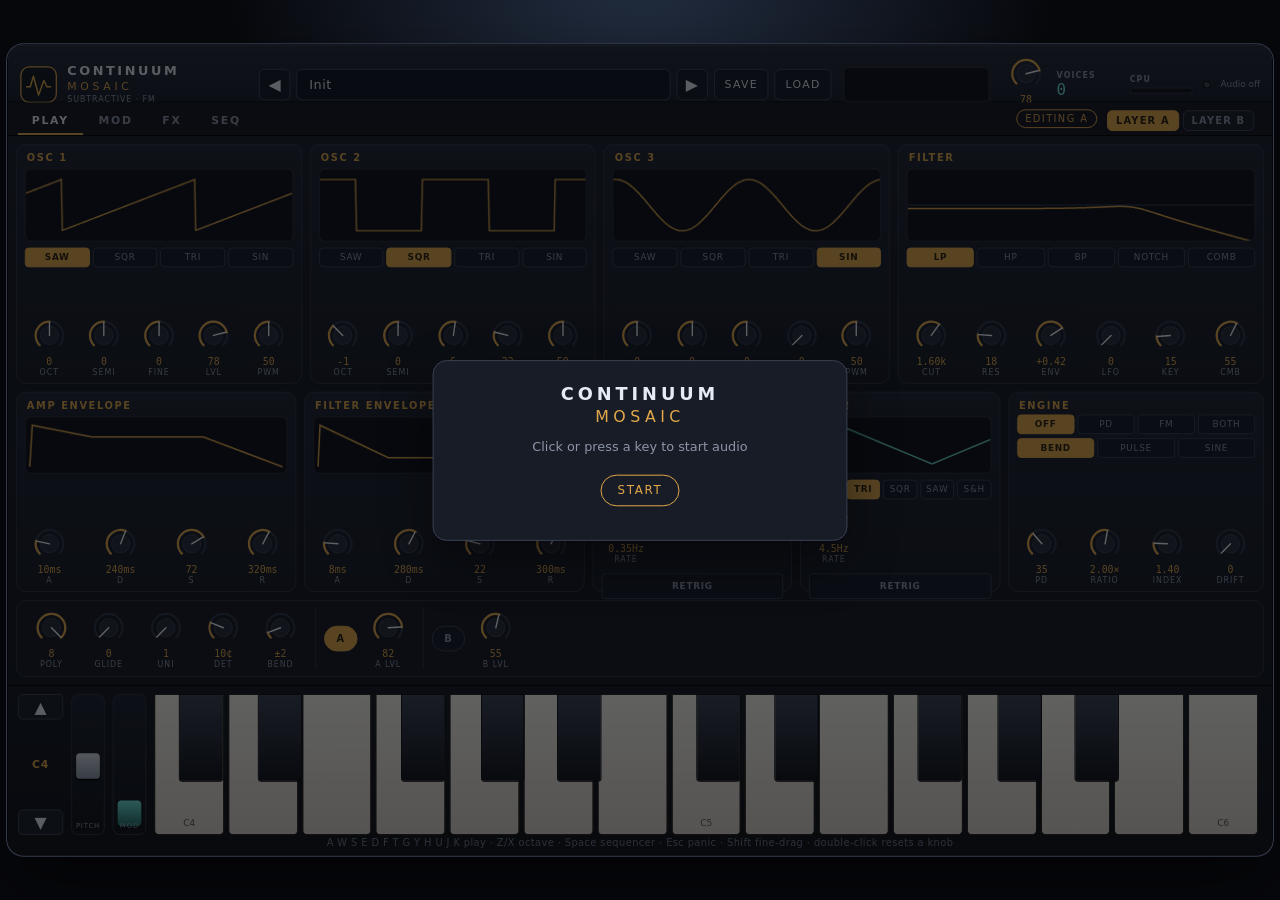
==== commit 1fddb77d: "Replace the modular page with a polyphonic plugin synth Continuum Mosaic now opens as a fixed-aspect" ====
--- a/index.html
+++ b/index.html
@@ -1,6043 +1,15 @@
 <!DOCTYPE html>
-
-<html lang="en"><head><script id="cm0241PrepaintTheme">(function(){try{var t=JSON.parse(localStorage.getItem('cm0231Theme')||'{}');var n=['midnight','nebula','chromatic'].includes(t.theme)?t.theme:'midnight';document.documentElement.setAttribute('data-cm-boot-theme',n);document.documentElement.setAttribute('data-cm-boot-reactive',t.reactive?'on':'off')}catch(e){document.documentElement.setAttribute('data-cm-boot-theme','midnight')}})();</script><meta charset="utf-8"/><meta content="width=device-width,initial-scale=1" name="viewport"/><title>Continuum Mosaic · Modular Mayhem</title><style>
-:root{color-scheme:dark;--bg:#0b1017;--panel:#1a2430;--edge:#394d5e;--gold:#efba65;--teal:#7de0ca;--txt:#e9f0f5;--space-1:4px;--space-2:8px;--space-3:12px;--space-4:16px;--space-5:24px;--radius-sm:6px;--radius-md:10px;--radius-lg:16px;--dock-height:110px}*{box-sizing:border-box}body{margin:0;background:var(--bg);color:var(--txt);font:14px system-ui,sans-serif}header{display:flex;gap:9px;align-items:center;flex-wrap:wrap;padding:14px 20px;background:#17212d;border-bottom:1px solid var(--edge)}h1{font-size:20px;margin:0 12px 0 0;letter-spacing:.06em}button,select,input{font:inherit}button,select{background:#283847;color:white;border:1px solid #526677;border-radius:6px;padding:7px 10px;cursor:pointer}button:hover{border-color:var(--gold)}button.active{background:#375c4d}#status{color:var(--teal);margin-left:auto}.intro{padding:11px 20px;color:#b9c6d2}.rack{position:relative;min-width:1600px;min-height:2280px;margin:0 16px 20px;border:1px solid #30414e;border-radius:12px;background:radial-gradient(ellipse at top,#17212d,#0b1017 70%);overflow:hidden}#svg{position:absolute;inset:0;width:100%;height:100%;z-index:1;pointer-events:none}#svg path{fill:none;stroke-width:3.5;pointer-events:stroke;cursor:pointer;filter:drop-shadow(0 1px 3px #000)}.module{position:absolute;z-index:2;width:255px;border:1px solid #526575;border-radius:10px;background:linear-gradient(150deg,#243444,#15202a);box-shadow:0 12px 28px #0008}.module h2{font-size:14px;letter-spacing:.07em;margin:0;padding:12px;background:#2a3947;border-radius:9px 9px 0 0;cursor:move;user-select:none}.module .inside{padding:10px 12px}.control{display:grid;grid-template-columns:78px 1fr 42px;align-items:center;gap:6px;margin:8px 0}.control output{text-align:right;color:var(--gold);font-size:12px}.control input[type=range]{width:100%;accent-color:var(--gold)}.control select{width:100%;padding:4px}.ports{display:flex;justify-content:space-between;gap:5px;flex-wrap:wrap;border-top:1px solid #3b4d5b;margin-top:12px;padding-top:11px}.port{display:inline-flex;align-items:center;gap:4px;background:#111b24;border:1px solid #65798a;border-radius:6px;padding:5px;font-size:10px;cursor:pointer;user-select:none}.port:before{content:'';width:11px;height:11px;border-radius:50%;border:2px solid currentColor}.port.out{color:var(--gold)}.port.in{color:var(--teal)}.port.selected{outline:2px solid white}.stepgrid{display:grid;grid-template-columns:repeat(8,1fr);gap:5px;margin:10px 0}.step{padding:8px 0;font-size:12px;position:relative}.step.on:after{content:'';position:absolute;bottom:2px;left:25%;width:50%;height:3px;background:var(--teal)}.step.playing{background:#8b622f}.step.chosen{outline:2px solid var(--gold)}.edit{background:#111b24;padding:8px;border-radius:7px}.small{font-size:11px;color:#b5c3ce;line-height:1.5}.transport{display:flex;gap:5px;flex-wrap:wrap}.transport button{font-size:11px;padding:6px}.meter{height:9px;border-radius:5px;background:#0c151d;overflow:hidden}.meter i{display:block;background:var(--teal);height:100%;width:0%}.legend{padding:0 20px 24px;color:#aebfca}.voiceA{border-top:3px solid #efba65}.voiceB{border-top:3px solid #80b8ff}.sectionLabel{position:absolute;z-index:0;color:#7c91a5;font-size:15px;letter-spacing:.25em;font-weight:700}body{overflow-x:hidden}.rackScroll{width:100%;overflow-x:auto;overflow-y:hidden;-webkit-overflow-scrolling:touch;overscroll-behavior-x:contain;padding-bottom:12px}.rack{width:1600px;min-width:1600px;max-width:none;overflow:visible;margin:0 0 16px 0}.rackNav{display:flex;align-items:center;gap:8px;padding:8px 16px;flex-wrap:wrap}.rackNav button{min-width:72px}.rackNav .small{flex:1;min-width:180px}@media(max-width:700px){header{padding:10px;gap:6px}h1{font-size:17px;width:100%}.intro{padding:9px 12px}.rackNav{padding:8px 12px}.rackScroll{border-top:1px solid #30414e;border-bottom:1px solid #30414e}}
-
-.drumPanel{margin:12px 16px 22px;padding:16px;border:1px solid #536878;border-radius:12px;background:linear-gradient(130deg,#243444,#121c25)}.drumEcho{margin:14px 0;padding:12px;border:1px solid #88744c;border-radius:9px;background:#1d242a}.drumEcho h3{margin:0 0 10px;font-size:13px;letter-spacing:.07em;color:#eac184}.drumPanel h2{margin:0 0 8px;font-size:18px}.drumGrid{display:grid;grid-template-columns:92px repeat(16,minmax(27px,1fr));gap:4px;align-items:center;min-width:660px}.drumGrid button{padding:8px 0;min-width:0;font-size:11px}.drumGrid button.hit{background:#8a6330;border-color:#efba65}.drumGrid button.now{outline:2px solid #7de0ca}.drumScroll{overflow-x:auto;padding:8px 0}.drumControls{display:flex;flex-wrap:wrap;gap:10px;align-items:center}.drumControls label{font-size:12px;color:#c9d5df}.drumControls input{width:100px;vertical-align:middle}
-.rhythm-editor{margin:16px 0;padding:12px 9px;border:2px solid #6b9e99;border-radius:9px;background:#132b31}.rhythm-editor>button{display:block;width:100%;margin:10px 0;padding:12px 6px;font-weight:700;border:2px solid #7de0ca}.rhythm-editor .stepgrid{gap:7px}.rhythm-editor .step{min-height:39px;touch-action:manipulation}.module{touch-action:pan-x pan-y}.module h2{touch-action:none;min-height:52px;display:flex;align-items:center;padding-right:34px;position:relative}.module h2:after{content:"⠿";position:absolute;right:12px;top:50%;transform:translateY(-50%);color:#efba65;font-size:24px}.module.dragging{z-index:8;box-shadow:0 18px 42px #000c;border-color:#efba65}@media(max-width:700px){.rackNav{position:sticky;top:0;z-index:9;background:#17212d}.rackNav button{min-height:44px}.rhythm-editor>button{font-size:13px}} .fxRack{margin:14px 16px 22px;padding:15px;border:1px solid #63868d;border-radius:12px;background:#172630}.fxRack h2{margin:0 0 8px;font-size:18px}.fxCards{display:grid;grid-template-columns:repeat(auto-fit,minmax(245px,1fr));gap:12px}.fxCard{padding:13px;border:1px solid #48606d;border-radius:10px;background:#1b2c38}.fxCard h3{font-size:14px;color:#efba65;margin:0 0 8px}.fxCard label{display:flex;justify-content:space-between;gap:8px;align-items:center;margin:9px 0;font-size:12px}.fxCard input{max-width:54%;accent-color:#efba65}.fxCard button{min-height:42px;width:100%;font-weight:bold}.fxCard p{font-size:11px;color:#b9c6d2;line-height:1.5}
-/* Continuum Mosaic identity: scoped to the masthead, leaving modular rack SVG and drag layout intact */
-.brandMasthead{background:linear-gradient(160deg,#111c27,#0d131c);border-bottom:1px solid #344350;padding:17px 14px 15px;text-align:center;display:flex;align-items:center;flex-direction:column;gap:3px}
-.brandMasthead svg{position:static;inset:auto;display:block;width:min(220px,62vw);height:56px;pointer-events:none;overflow:visible}
-
-.brandMasthead .brandContinuum{font-size:clamp(24px,6vw,36px);font-weight:500;letter-spacing:.17em;color:#edf3f6;line-height:1.12}
-.brandMasthead .brandMosaic{font-size:clamp(15px,3.7vw,20px);letter-spacing:.43em;padding-left:.43em;color:#a7bfc9;line-height:1.3}
-.brandMasthead .brandRule{width:170px;max-width:50vw;height:1px;background:#344350;margin:8px 0 4px}
-.brandMasthead .brandCredit{font-size:10px;letter-spacing:.18em;color:#a4b1bc}
-.brandMasthead .brandDescriptor{font-size:10px;color:#718897;letter-spacing:.04em;margin-top:4px}
-@media(max-width:700px){.brandMasthead{padding:12px 8px}.brandMasthead svg{height:44px}header{padding:10px 12px}}
-
-.earthPanel{margin:14px 16px;padding:17px;border:1px solid #a77b49;border-radius:13px;background:linear-gradient(130deg,#302b24,#131f24)}.earthPanel h2{color:#efc18a;margin:0 0 8px}.earthToolbar,.earthParams{display:flex;gap:9px;flex-wrap:wrap;align-items:center;margin:10px 0}.earthParams label{font-size:12px;color:#e1d5c5;display:flex;align-items:center;gap:4px}.earthParams input{width:90px}.earthLane{padding:10px 0;border-top:1px solid #5b5146}.earthLaneHead{display:flex;gap:8px;align-items:center;flex-wrap:wrap;margin-bottom:8px}.earthLaneHead strong{min-width:120px;color:#f1d6b5}.earthLaneHead label{font-size:12px}.earthLaneHead input[type=range]{width:82px}.earthSteps{display:grid;grid-template-columns:repeat(16,minmax(31px,1fr));gap:4px;min-width:620px}.earthSteps button{padding:9px 0;font-size:11px;min-width:0}.earthSteps button.hit{background:#846138;border-color:#efba65}.earthSteps button.now{outline:2px solid #80c6d6}.earthScroll{overflow-x:auto}.earthPanel button.active{background:#4e715c;border-color:#98c7a3}.earthNote{font-size:12px;color:#d1c0aa}
-
-.tonalPanel{margin:14px 16px;padding:17px;border:1px solid #6f8d91;border-radius:13px;background:linear-gradient(125deg,#172c30,#141b22);color:#e4ecea}.tonalPanel h2{color:#9fd7d1;margin:0 0 8px}.tonalControls{display:flex;flex-wrap:wrap;gap:10px;align-items:center;margin:12px 0}.tonalControls label{display:flex;flex-direction:column;gap:4px;font-size:12px}.tonalControls input[type=range]{width:115px}.tonalPanel button.active{background:#376b65;border-color:#9fd7d1}.tonalPads{position:relative;width:min(100%,350px);aspect-ratio:1;margin:14px auto;border-radius:50%;background:radial-gradient(circle at 40% 30%,#415d62,#17292c 75%);border:4px solid #648b89;box-shadow:inset 0 0 25px #091317,0 10px 28px #0005}.tonalPads button{position:absolute;transform:translate(-50%,-50%);width:18%;height:18%;padding:0;border-radius:50%;background:radial-gradient(circle at 35% 25%,#708f91,#31494c);border:1px solid #aac5bf;color:#fff;font-size:11px;touch-action:manipulation}.tonalPads button.centre{width:25%;height:25%;background:radial-gradient(circle at 35% 25%,#b9a783,#62533c);border:2px solid #dec9a0}.tonalPads button.selected{outline:3px solid #e7ca8c}.tonalPads button:active{background:#8faba7}.tonalSeqScroll{overflow-x:auto}.tonalSeq{display:grid;grid-template-columns:repeat(16,minmax(43px,1fr));gap:5px;min-width:760px}.tonalStep{display:flex;flex-direction:column;gap:5px;align-items:stretch}.tonalStep button{min-height:34px}.tonalStep button.on{background:#376b65;border-color:#9fd7d1}.tonalStep button.playing{outline:2px solid #e7ca8c}.tonalStep select{width:100%;font-size:11px;background:#20363a;color:#f0f4f2;border:1px solid #648b89;border-radius:5px}.tonalNote{font-size:12px;color:#c4d7d2}
-
-.resonanceAddon{margin-top:16px;padding:14px;border:1px solid #49ed95;border-radius:10px;background:#112325}.resonanceAddon h3{color:#a5ded2;margin:0 0 8px}.resonanceLanes{display:grid;gap:9px}.resonanceLane{display:flex;align-items:center;gap:10px;flex-wrap:wrap}.resonanceLane strong{min-width:115px;font-size:12px}.resonanceSteps{display:flex;gap:4px;flex-wrap:wrap}.resonanceSteps button{min-width:29px;height:33px;border:1px solid #4d6666;background:#202c30;color:#b9c9c8;border-radius:5px}.resonanceSteps button.on{background:#548e7f;color:#fff}.resonanceAddon .droneControls{margin:8px 0}
-
-/* Presentation-only clarity layer; Web Audio routing and draggable modules unchanged. */
-.synthLab{border-color:#ba9560;background:#211f24;margin-top:12px}
-.synthLab h2{color:#efba65}
-.synthLabCard{border-top:3px solid #efba65}
-.synthLabB{border-top-color:#80b8ff}
-.synthLab .fxCards{grid-template-columns:repeat(auto-fit,minmax(270px,1fr))}
-.signalFlowPanel{margin:12px 16px 22px;padding:16px;border:1px solid #4a7780;border-radius:12px;background:#152630}
-.signalFlowPanel h2{margin:0 0 9px;font-size:17px;letter-spacing:.06em;color:#9fd7d1}
-.signalFlowGrid{display:grid;grid-template-columns:repeat(auto-fit,minmax(165px,1fr));gap:9px;margin:14px 0}
-.signalSource{border:1px solid #4d6777;border-radius:8px;background:#213443;padding:12px;display:flex;flex-direction:column;gap:5px;min-height:78px}
-.signalSource strong{font-size:12px;letter-spacing:.04em}
-.signalSource span{font-size:11px;color:#b9c6d2;line-height:1.5}
-.flowDirection{text-align:center;color:#9fd7d1;margin:9px 0;font-size:12px}
-.flowDestination{border:1px solid #7de0ca;border-radius:8px;padding:13px;text-align:center;font-weight:700;letter-spacing:.05em;background:#1c3940}
-
-/* Handpan-inspired alternating pitch geography; only presentation changes. */
-.tonalPads .tonalGeometry{position:absolute;inset:0;width:100%;height:100%;pointer-events:none;z-index:0;opacity:.52}
-.tonalPads .tonalGeometry circle,.tonalPads .tonalGeometry path{fill:none;stroke:#b5d4cc;stroke-width:.55;vector-effect:non-scaling-stroke}
-.tonalPads .tonalGeometry .petal{stroke:#8fb7af;stroke-width:.8}
-.tonalPads button{z-index:1}
-
-/* Performance keyboard: isolated trigger controls, no changes to the existing patch graph. */
-.performanceKeyboard{margin:20px 12px 32px;padding:16px;border:1px solid #658c93;border-radius:13px;background:linear-gradient(140deg,#14252d,#151a24);color:#e3eff1}
-.performanceKeyboard h2{font-size:17px;color:#a8d9df;margin:0 0 7px}.keyboardTargets{display:flex;flex-wrap:wrap;gap:7px;margin:12px 0}.keyboardTargets label{display:flex;gap:5px;align-items:center;border:1px solid #526a72;border-radius:7px;padding:7px 9px;font-size:12px}.keyboardTargets input{accent-color:#75c9c3}.keyboardSettings{display:flex;align-items:center;flex-wrap:wrap;gap:12px;margin:10px 0}.keyboardSettings select{background:#263c43;color:white;padding:6px}.keyboardScroll{overflow-x:auto;overscroll-behavior-x:contain;padding-bottom:8px}.keyboardKeys{display:flex;position:relative;height:156px;width:max-content;touch-action:pan-x;user-select:none}.keyboardWhite{width:47px;height:154px;border:1px solid #65717c;border-radius:0 0 5px 5px;background:#e5e8e6;color:#27343c;position:relative;display:flex;align-items:end;justify-content:center;padding-bottom:12px;font-size:11px;touch-action:none}.keyboardWhite.pressed{background:#9accc9}.keyboardBlack{position:absolute;top:0;width:29px;height:94px;z-index:2;background:linear-gradient(#303b44,#10141a);border:1px solid #080c12;border-radius:0 0 4px 4px;color:white;touch-action:none}.keyboardBlack.pressed{background:#3e979c}.keyboardHint{font-size:12px;opacity:.75;margin-top:7px}
-.pitchEditor{display:grid;grid-template-columns:1fr 1fr;gap:8px;margin:12px 0;padding:10px;background:#102a32;border:1px solid #6b9e99;border-radius:8px}.pitchEditor label{display:flex;flex-direction:column;gap:5px;font-size:12px}.pitchEditor select{width:100%;min-height:42px}.pitchEditor strong{grid-column:1/-1;color:#efba65}.step.chosen{outline:2px solid #efba65}@media(max-width:700px){.pitchEditor{grid-template-columns:1fr 1fr}.pitchEditor select{font-size:16px}}
-</style><style>
-.dronePanel{margin:18px 12px;padding:16px;border:1px solid #49ed95;border-radius:12px;background:linear-gradient(135deg,#211d19,#151b21);color:#e9e2d2}.dronePanel h2{color:#e8bd7c;font-size:17px;letter-spacing:.08em}.droneControls{display:flex;flex-wrap:wrap;align-items:center;gap:12px;margin:12px 0}.droneControls label{display:flex;flex-direction:column;gap:5px;font-size:12px}.droneControls input[type=range]{width:120px}.droneGrid{display:grid;grid-template-columns:repeat(16,minmax(30px,1fr));gap:5px;min-width:560px}.droneGrid button{min-height:42px;border:1px solid #67553d;background:#292d30;color:#b9c3c7;border-radius:6px}.droneGrid button.on{background:#997447;color:#fff}.droneGrid button.playing{outline:2px solid #e8d6a7}.droneScroll{overflow-x:auto}.dronePanel button.active{background:#936b35;color:#fff}.dronePanel .small{font-size:12px;opacity:.8}
-</style><style>
-.scenePanel{margin:14px 12px;padding:16px;border:1px solid #517879;border-radius:13px;background:linear-gradient(120deg,#152b31,#20262d);color:#e3f2ed}.scenePanel h2{margin:0 0 8px;font-size:17px;letter-spacing:.08em}.sceneButtons{display:flex;flex-wrap:wrap;gap:9px;margin:12px 0}.sceneButtons button{border:1px solid #698b8a;border-radius:9px;background:#263e45;color:#e5f6ef;padding:12px 15px;cursor:pointer;font-weight:700}.sceneButtons button.chosen{background:#b1d7c8;color:#10272c}.scenePanel p{font-size:13px;line-height:1.5;color:#b9d2ce;margin:6px 0}.scenePanel .sceneStatus{font-weight:700;color:#e7dfb0}
-</style>
-<style>
-.midiHost{margin:14px 16px;padding:17px;border:1px solid #79a8a2;border-radius:12px;background:linear-gradient(130deg,#173238,#141d28)}
-.midiHost h2{margin:0 0 9px;color:#9fdfd3;font-size:18px}
-.midiHost .midiRows{display:grid;grid-template-columns:repeat(auto-fit,minmax(240px,1fr));gap:12px}
-.midiHost .midiCard{background:#1c2d39;border:1px solid #4d6972;border-radius:9px;padding:12px}
-.midiHost label{display:flex;justify-content:space-between;align-items:center;gap:8px;margin:9px 0;font-size:12px}
-.midiHost select{max-width:65%;min-width:125px}
-.midiHost .midiButtons{display:flex;gap:8px;flex-wrap:wrap;margin:12px 0}
-.midiHost .midiLog{font:12px monospace;color:#a7d9cf;min-height:18px}
-</style>
-<style>
-.microStepGroup{display:flex;align-items:center;justify-content:center;gap:2px;padding:3px;border:1px solid #435b62;border-radius:6px;min-width:68px}
-.microStepGroup.now{outline:2px solid #e0b76d}
-.microStepGroup button{flex:1;min-width:12px;padding:7px 2px;font-size:10px;border-radius:3px}
-.microStepGroup button.hit{background:#328f84;color:#fff}
-.microEarthSteps{display:grid!important;grid-template-columns:repeat(16,minmax(72px,1fr))!important;gap:5px;min-width:1230px}
-.microEarthSteps .microStepGroup{position:relative;padding-top:20px}
-.microStepNumber{position:absolute;top:2px;left:5px;font-size:10px;opacity:.8}
-.drumGrid{min-width:1350px}
-
-/* V13: eight real substeps per 16th-note tick; horizontal scroll preserves tap targets. */
-.drumGrid{min-width:2150px!important}.microEarthSteps{grid-template-columns:repeat(16,minmax(124px,1fr))!important;min-width:2100px!important}.microStepGroup{min-width:116px;gap:1px!important;padding-left:2px!important;padding-right:2px!important}.microStepGroup button{min-width:12px!important;padding:7px 1px!important;font-size:9px!important}
-</style><style>.presetBank{display:flex;align-items:center;flex-wrap:wrap;gap:8px;margin:12px 0}.presetBank label{font-weight:700;font-size:12px;letter-spacing:.07em}.presetBank select{min-width:220px;max-width:100%;padding:9px}.presetBank button{padding:9px}.presetBank button,.presetBank select{cursor:pointer}</style><style>#spectralPanel{margin-top:12px}.spectralHeader{display:flex;align-items:center;justify-content:space-between;gap:12px;flex-wrap:wrap}.spectralHeader h2{margin:0}.spectralModes{display:flex;gap:6px;flex-wrap:wrap}.spectralModes button{padding:8px 11px;cursor:pointer}.spectralModes button.active{background:#367e92;color:white}#spectralCanvas{display:block;width:100%;height:220px;border-radius:12px;background:linear-gradient(180deg,#111f30,#080e18);border:1px solid #426071;touch-action:pan-y}#sonicJourneyPanel{margin-top:12px}</style><style id="recoveryStage03PitchStyles">
-.pitchStepCell{display:flex;flex-direction:column;gap:5px;min-width:0;border:1px solid #465366;border-radius:8px;padding:4px;background:#151d28}.pitchStepCell.chosen{border-color:#e5bc68}.pitchStepCell.playing{box-shadow:0 0 0 2px #7bc5db inset}.pitchStepCell button{width:100%;min-width:0;white-space:nowrap;font-size:11px;padding:8px 3px;touch-action:manipulation}.pitchGate{background:#242b35;color:#bac7d4}.pitchGate.on{background:#225e52;color:#fff}.pitchChoose{background:#34445b;color:#fff;font-weight:700}.stepPitchOverlay{position:fixed;inset:0;background:rgba(0,0,0,.78);z-index:99999;display:flex;align-items:center;justify-content:center;padding:16px}.stepPitchDialog{width:min(430px,100%);max-height:90vh;overflow:auto;background:#17202b;color:#fff;border:1px solid #8297ac;border-radius:15px;padding:20px;box-shadow:0 16px 50px #000}.pitchDialogHeader,.pitchDialogFooter{display:flex;justify-content:space-between;align-items:center;gap:8px}.stepPitchDialog label{display:block;margin:15px 0;font-weight:700}.stepPitchDialog select{display:block;width:100%;font-size:20px;padding:13px;background:#27374a;color:#fff;border:1px solid #91a6b9;border-radius:8px;margin-top:6px}.stepPitchDialog button{padding:12px;border-radius:8px;cursor:pointer}.stepPitchDialog [data-done]{width:100%;background:#3d7466;color:white;font-weight:bold;margin-top:16px}.stepPitchDialog p{font-size:13px;color:#b9c9d9}.pitchDialogFooter button{font-size:12px;flex:1}.pitchDialogFooter b{white-space:nowrap}
-</style>
-<style>
-#earthPerformancePads{border-color:#a77b49;background:linear-gradient(130deg,#302b24,#131f24)}
-#earthPerformancePads h3{color:#efc18a}
-</style>
-<style>
-/* Stage 25c: subdued keyboard expression, original keyboard remains prominent */
-.performanceKeyboard .keyboardExpressionPanel{margin:8px 0 12px;padding:8px 10px;border:1px solid #36515b;border-radius:8px;background:#192a32;color:#d8e9ea;box-shadow:none}
-.exprHeader{display:flex;align-items:baseline;gap:10px;margin-bottom:5px}
-.keyboardExpressionPanel .exprHeader span:first-child{font-size:10px;font-weight:700;letter-spacing:.12em;color:#9bc9ce}
-.exprSub{font-size:10px;opacity:.65}
-.exprQuick{display:flex;align-items:center;flex-wrap:wrap;gap:12px}
-.exprQuick label{display:flex;align-items:center;gap:8px;font-size:11px}
-.exprQuick input[type=range]{width:clamp(105px,17vw,190px);accent-color:#75b5b5}
-.exprQuick output{min-width:24px;font-size:10px;opacity:.75}
-.exprAdvanced{margin-top:6px!important;font-size:11px}
-.exprAdvanced summary{font-size:11px;opacity:.8;cursor:pointer}
-.exprAdvanced summary span{opacity:.65;margin-left:8px}
-.exprAdvanced .keyboardExpressionGrid{padding:10px 2px 3px;grid-template-columns:repeat(auto-fit,minmax(145px,1fr))}
-.exprNote{font-size:11px;opacity:.7}
-@media(max-width:600px){.exprAdvanced summary span{display:none}.exprQuick{gap:8px}}
-</style><style id="didgStyle">.didgLab{margin-top:14px;padding:12px;border:1px solid #49ed95;border-radius:11px;background:#152524}.didgLab>summary{cursor:pointer;color:#bfe5ce;font-weight:750;letter-spacing:.055em}.didgTag{font-size:10px;font-weight:500;opacity:.7;margin-left:8px}.didgScroll{overflow-x:auto}.didgStepGrid{display:grid;grid-template-columns:repeat(16,minmax(100px,1fr));gap:6px;min-width:1640px;margin:12px 0}.didgStep{padding:7px;border:1px solid #455d58;border-radius:8px;background:#1c302e;display:flex;flex-direction:column;gap:6px}.didgStep.playing{outline:2px solid #c8e8b5}.didgStep strong{font-size:11px;color:#c1d8ca}.didgStep select{max-width:100%;background:#233e39;color:#e1efe8;border:1px solid #536b61;padding:5px;border-radius:4px;font-size:11px}.didgLab .droneControls input[type=range]{width:105px}.didgLab output{font-size:11px;color:#b9d6c2}</style><style>
-/* Stage 29f: only group existing instrument panels; preserve original handpan rendering. */
-#cm29fEarthFamily{margin:16px 0 22px;padding:14px;border:1px solid rgba(89,176,145,.28);border-radius:16px}
-#cm29fEarthFamily>h2{margin:0 0 12px;font-size:1.08rem;letter-spacing:.05em}
-#cm29fEarthFamily>#tonalPanel{margin:0 0 16px}
-#cm29fEarthFamily>#cm29{margin:0}
-</style><style id="stage29iMacroStyle">#rack .cm29iEmbedded{position:relative;margin:12px 0 2px;padding:9px;border:1px solid #537f83;border-radius:9px;background:#14282d;color:#e1f1ed}#rack .cm29iEmbedded summary{cursor:pointer;font-weight:750;font-size:12px;letter-spacing:.03em}#rack .cm29iEmbedded .macroCard{padding:7px 0 0}#rack .cm29iEmbedded label{display:flex;justify-content:space-between;align-items:center;gap:6px;margin:7px 0;font-size:11px}#rack .cm29iEmbedded input[type=range]{width:90px;max-width:42%;accent-color:#78c7b5}#rack .cm29iEmbedded select{background:#213d42;color:#e2f2ef;border:1px solid #53757a;border-radius:5px;padding:4px;max-width:50%}#rack .cm29iEmbedded output{font-variant-numeric:tabular-nums}#rack .cm29iEmbedded .macroInfo{font-size:10px;opacity:.7;margin-top:9px}</style><style id="stage29kStepStyle">.cm29kEditor{margin:12px 0;padding:10px;border:1px solid #527e76;border-radius:9px;background:#172d30}.cm29kTabs{display:flex;gap:6px;margin:10px 0}.cm29kTabs button{flex:1;border:1px solid #597e7c;border-radius:5px;background:#243b3f;color:#cbdcd9;padding:7px;cursor:pointer}.cm29kTabs button.chosen{background:#416e67;color:#fff}.cm29kBars{display:grid;grid-template-columns:repeat(16,minmax(0,1fr));gap:3px;height:115px;align-items:end}.cm29kBar{height:100%;border:0;background:#203d40;border-radius:3px;display:flex;align-items:end;padding:0;overflow:hidden;cursor:pointer}.cm29kBar span{width:100%;background:#65baa4;min-height:2px}.cm29kBar.res span{background:#c9a76e}.cm29kBar.selected{outline:2px solid #e0e9dd;outline-offset:0}.cm29kEdit{display:flex;align-items:center;gap:8px;margin:12px 0 4px}.cm29kEdit input{flex:1;min-width:0}.cm29kEdit span{white-space:nowrap;font-size:10px}.cm29kEdit output{min-width:35px;text-align:right}.cm29kEditor>strong{font-size:11px;letter-spacing:.06em}@media(max-width:550px){.cm29kBars{gap:2px;height:90px}}</style><style id="stage29lStyle">.cm29lEditor{margin:12px 0}.cm29lHeading{display:flex;justify-content:space-between;align-items:center;gap:10px;margin-bottom:10px}.cm29lHeading strong{font-size:12px;letter-spacing:.07em}.cm29lHeading label{display:flex;gap:7px;align-items:center;font-size:12px}.cm29lEditor .cm29kBar.playing{outline:2px solid #f0c98b;outline-offset:-2px}.cm29lEditor[id$="q"]{border-color:#967a52}.cm29lEditor[id$="q"] .cm29kBar span{background:#c9a76e}</style><style id="stage29mVisibleEditors">/* Stage 29m: presentation-only adjustment; leave audio/control scripts intact. */
-#rack .cm29iEmbedded{display:block!important;position:relative!important;overflow:visible!important;height:auto!important;max-height:none!important;min-height:0!important;clear:both;z-index:auto!important}
-#rack .cm29iEmbedded .macroCard{display:block!important;position:relative;overflow:visible;height:auto;max-height:none}
-#rack .cm29iEmbedded .cm29mTitle{font-size:12px;font-weight:750;letter-spacing:.04em;padding:3px 0 7px;border-bottom:1px solid #537f83}
-#rack .cm29iEmbedded .cm29lEditor{display:block!important;position:relative;overflow:visible;max-height:none;min-width:0;width:100%;box-sizing:border-box}
-#rack .cm29iEmbedded .cm29kBars{min-width:0;width:100%}
-#rack .cm29iEmbedded .cm29kBar{min-width:0}
-#rack .cm29iEmbedded .cm29kEdit input[type=range]{width:auto;max-width:none;min-width:0;flex:1}
-#rack .cm29iEmbedded .cm29lHeading{flex-wrap:wrap}
-</style><style id="stage29nLayoutStyle">
-/* Experimental layout: groups are backgrounds only; existing signal modules and patch cables remain intact. */
-#rack .cm29nGroup{position:absolute;left:8px;width:1578px;box-sizing:border-box;border:1px solid rgba(114,169,177,.38);border-radius:16px;background:linear-gradient(145deg,rgba(24,57,67,.30),rgba(14,24,34,.18));pointer-events:none;z-index:0}
-#rack .cm29nGroup[data-engine="B"]{border-color:rgba(196,156,99,.34);background:linear-gradient(145deg,rgba(66,49,31,.22),rgba(14,24,34,.15))}
-#rack .cm29nGroupTitle{position:absolute;top:9px;left:18px;font-size:12px;letter-spacing:.13em;font-weight:800;color:#a8d7d7}
-#rack .cm29nGroup[data-engine="B"] .cm29nGroupTitle{color:#dec5a3}
-#rack .cm29nEffects{border-color:rgba(155,171,193,.30);background:rgba(24,33,47,.25)}
-#rack .cm29nEffects .cm29nGroupTitle{color:#c7d1e2}
-#rack .module{z-index:2}
-#rack .module.dragging{z-index:9}
-#rack .cm29iEmbedded{box-sizing:border-box}
-</style><style id="stage29rLayoutStyle">
-/* Stage 29R: presentation only. Existing audio engine and event handlers untouched. */
-#rack .module[id^="seq"]{width:1530px!important;max-width:none!important}
-#rack .module[id^="seq"] .cm29iEmbedded{margin-top:16px}
-#rack .module[id^="seq"] .macroCard{display:grid!important;grid-template-columns:repeat(2,minmax(0,1fr));gap:12px 18px;align-items:start}
-#rack .module[id^="seq"] .macroCard>strong,#rack .module[id^="seq"] .macroCard>.macroInfo{grid-column:1/-1}
-#rack .module[id^="seq"] .cm29lEditor{margin:2px 0!important}
-#rack .module[id^="seq"] .cm29kBars{height:100px}
-#cm29fEarthFamily{max-width:none}
-#cm29fEarthFamily>#tonalPanel{margin:0 0 20px!important}
-#cm29 .cm29instruments{display:flex!important;flex-direction:column!important;gap:20px!important}
-#cm29 .cm29instrument{width:100%;box-sizing:border-box;min-width:0;padding:16px;border:1px solid #5c827d;border-radius:14px;background:linear-gradient(125deg,#172c30,#141b22)}
-#cm29 .cm29surface{display:flex;justify-content:center;align-items:center;min-height:350px}
-#cm29 .cm29round,#cm29 .cm29balafon{margin-inline:auto}
-#cm29 .cm29geometry{opacity:.8!important;inset:0!important;overflow:visible!important}
-#cm29 .cm29advanced{width:100%}
-#cm29 .cm29seq,#cm29 .cm29notegrid{grid-template-columns:repeat(16,minmax(0,1fr))!important}
-@media(max-width:780px){#cm29 .cm29seq,#cm29 .cm29notegrid{grid-template-columns:repeat(8,minmax(0,1fr))!important}}
-</style><style id="cm29rTitleRestoration">.brandMasthead .brandBeta{font-size:10px;color:#edf3f6;letter-spacing:.04em;line-height:1.3;margin-top:2px}.brandMasthead .brandCredit{text-align:center;font-size:10px;letter-spacing:.08em;color:#a4b1bc;margin-top:7px}.brandMasthead .brandCredit>div+div{margin-top:3px}</style><style id="stage29tUnifiedEarthLayout">
-/* Stage 29T: one Earth Rhythms family, three equal-width vertically stacked instruments. Visual only. */
-#cm29fEarthFamily{box-sizing:border-box;width:100%;max-width:1500px;margin:16px auto 22px;padding:18px;border:1px solid #49ed95;border-radius:18px;background:linear-gradient(145deg,#16242a,#253238)}
-#cm29fEarthFamily>#tonalPanel{box-sizing:border-box;width:100%;max-width:none;margin:0 0 16px!important;padding:18px;border:1px solid #5c827d;border-radius:14px;background:linear-gradient(125deg,#172c30,#141b22)}
-#cm29fEarthFamily>#cm29{box-sizing:border-box;width:100%;max-width:none;margin:0!important;padding:0!important;border:0!important;border-radius:0;background:none!important}
-#cm29fEarthFamily>#cm29>.cm29instruments{display:flex!important;flex-direction:column!important;gap:16px!important;width:100%}
-#cm29fEarthFamily>#cm29 .cm29instrument{box-sizing:border-box;width:100%;max-width:none;min-width:0;margin:0;padding:18px;border:1px solid #5c827d;border-radius:14px;background:linear-gradient(125deg,#172c30,#141b22)}
-#cm29fEarthFamily>#cm29 .cm29surface{position:relative;box-sizing:border-box;width:100%;min-height:370px;max-height:none;aspect-ratio:auto;display:flex!important;justify-content:center!important;align-items:center!important;margin:8px auto 16px}
-#cm29fEarthFamily>#cm29 #cm29balafon{position:relative;display:flex;align-items:center;justify-content:center;width:min(100%,350px);max-width:350px;margin:0 auto!important;flex:none}
-#cm29fEarthFamily>#cm29 #cm29tongue{width:min(95%,350px);max-width:350px;margin:0 auto!important;flex:none}
-#cm29fEarthFamily>#cm29 .cm29geometry{position:absolute;inset:0;width:100%;height:100%;pointer-events:none}
-@media(max-width:700px){#cm29fEarthFamily{padding:10px}#cm29fEarthFamily>#tonalPanel,#cm29fEarthFamily>#cm29 .cm29instrument{padding:12px}#cm29fEarthFamily>#cm29 .cm29surface{min-height:300px}}
-</style><style id="stage29uBalafonRestoration">
-/* Stage 29U: visual reconstruction only. Original nine playable note buttons and synthesis untouched. */
-#cm29fEarthFamily #cm29 .cm29surface:has(#cm29balafon){min-height:350px;overflow:visible}
-#cm29fEarthFamily #cm29 #cm29balafon{
- width:min(94%,720px)!important;max-width:720px!important;height:280px!important;
- display:flex!important;align-items:flex-start!important;justify-content:center!important;
- gap:clamp(3px,0.7vw,9px)!important;padding:32px 24px 58px!important;
- border-radius:24px!important;box-sizing:border-box!important;isolation:isolate;
- background:linear-gradient(180deg,#241b16 0%,#38271d 43%,#201b19 100%)!important;
- border:3px solid #8b6540;box-shadow:inset 0 0 0 6px #1b1714,0 16px 26px #090f14;
-}
-#cm29fEarthFamily #cm29 #cm29balafon:before{
- content:'';position:absolute;z-index:0;left:5%;right:5%;top:13%;bottom:12%;pointer-events:none;
- background:linear-gradient(180deg,transparent 17%,#ac7947 18%,#5d3925 22%,transparent 23%,transparent 72%,#b2824c 73%,#583821 79%,transparent 80%);
-}
-#cm29fEarthFamily #cm29 #cm29balafon .cm29geometry{opacity:.14!important;z-index:0!important}
-#cm29fEarthFamily #cm29 #cm29balafon .cm29bar{
- position:relative;z-index:2;flex:1 1 0!important;max-width:64px!important;
- height:calc(var(--len) * 1.65)!important;max-height:165px!important;
- align-self:flex-start!important;min-width:0!important;border-radius:8px 8px 13px 13px!important;
- background:linear-gradient(90deg,#4a2917 0%,#9c6334 13%,#d49b57 38%,#b57a3d 64%,#5b341e 100%)!important;
- border:2px solid #b88a55!important;box-shadow:inset 2px 0 4px #f4c47c44,inset -3px 0 5px #1c0e09,0 7px 0 #3d261b,0 11px 8px #0b0b0b!important;
- color:#fce1a5!important;font-size:12px!important;text-shadow:0 1px 2px #21150d;
-}
-#cm29fEarthFamily #cm29 #cm29balafon .cm29bar:before{
- content:'';position:absolute;left:50%;top:calc(100% + 12px);transform:translateX(-50%);
- width:clamp(19px,4vw,42px);height:clamp(28px,5vw,54px);border-radius:38% 38% 48% 48%;
- background:radial-gradient(ellipse at 34% 25%,#d0a065,#9b673b 52%,#4e2d1b 90%);
- border:2px solid #6d492b;box-shadow:inset -6px -4px 9px #291b12,0 5px 7px #0b1115;
- pointer-events:none;
-}
-#cm29fEarthFamily #cm29 #cm29balafon .cm29bar:after{
- content:'';position:absolute;left:50%;top:calc(100% + 10px);transform:translateX(-50%);
- width:8px;height:8px;border-radius:50%;background:#281b14;box-shadow:0 0 0 2px #bb9058;
- pointer-events:none;
-}
-#cm29fEarthFamily #cm29 #cm29balafon .cm29bar.hit{filter:brightness(1.45)!important}
-@media(max-width:600px){#cm29fEarthFamily #cm29 #cm29balafon{width:100%!important;height:230px!important;padding:26px 10px 46px!important;gap:3px!important}#cm29fEarthFamily #cm29 #cm29balafon .cm29bar{max-height:120px!important;font-size:10px!important}#cm29fEarthFamily #cm29 .cm29surface:has(#cm29balafon){min-height:270px}}
-</style><style id="stage29vTonalFamilyRefinement">
-/* 29V: presentation-only tonal-family unification. Do not modify audio, controls, IDs or scripts. */
-#cm29fEarthFamily{--earth-edge:#49ed95;--earth-inner:#172c30;--earth-glow:rgba(73,237,149,.18)}
-#cm29fEarthFamily>#tonalPanel,
-#cm29fEarthFamily>#cm29 .cm29instrument{
-  border:1px solid var(--earth-edge)!important;border-radius:18px!important;
-  background:radial-gradient(ellipse at 50% 18%,var(--earth-glow),transparent 65%),linear-gradient(140deg,#1b3235,#111c25)!important;
-  box-shadow:inset 0 1px 0 rgba(194,238,214,.08),0 8px 26px rgba(0,0,0,.13)!important;
-  padding:clamp(14px,2vw,24px)!important;
-}
-#cm29fEarthFamily>#tonalPanel h2,
-#cm29fEarthFamily>#cm29 .cm29instrument h3{
-  margin:0 0 13px!important;text-align:center!important;letter-spacing:.09em!important;
-  color:#c4e7d5!important;font-weight:750!important;
-}
-#cm29fEarthFamily>#cm29 .cm29instrument h3{font-size:clamp(15px,1.55vw,20px)!important}
-#cm29fEarthFamily>#cm29 .cm29surface{
-  width:100%!important;min-height:370px!important;
-  border:1px solid rgba(106,183,160,.19)!important;border-radius:18px!important;
-  background:radial-gradient(ellipse at 50% 45%,rgba(78,160,132,.12),transparent 65%)!important;
-  display:flex!important;align-items:center!important;justify-content:center!important;
-  overflow:visible!important;
-}
-#cm29fEarthFamily>#cm29 .cm29controls,
-#cm29fEarthFamily>#cm29 .cm29transport{justify-content:center!important}
-#cm29fEarthFamily>#cm29 .cm29instrument .cm29advanced{
-  border-top:1px solid rgba(106,183,160,.2);padding-top:14px;margin-top:16px
-}
-#cm29fEarthFamily>#cm29 .cm29tools{margin:0 auto 18px!important;justify-content:center!important}
-#cm29fEarthFamily>#cm29 .cm29sub{text-align:center;margin:4px 0 15px!important;color:#a7c9bf}
-/* Preserve the wooden keys and gourds while giving their frame the handpan's subtle green surround. */
-#cm29fEarthFamily>#cm29 #cm29balafon{box-shadow:inset 0 0 0 6px #1b1714,0 0 0 9px rgba(85,167,139,.12),0 16px 26px #090f14!important}
-@media(max-width:700px){#cm29fEarthFamily>#cm29 .cm29surface{min-height:290px!important}}
-</style><style id="stage29wBalafonHandpanAesthetic">
-/* Restrained handpan-family balafon: no toy frame, decorative gourds or wooden rails. */
-#cm29fEarthFamily #cm29 .cm29surface:has(#cm29balafon){min-height:320px!important;display:flex;align-items:center;justify-content:center}
-#cm29fEarthFamily #cm29 #cm29balafon{
- position:relative!important;width:min(94%,620px)!important;max-width:620px!important;
- height:264px!important;padding:28px 22px!important;gap:clamp(4px,1vw,11px)!important;
- display:flex!important;align-items:center!important;justify-content:center!important;
- border:1px solid rgba(113,198,171,.46)!important;border-radius:32px!important;
- background:radial-gradient(ellipse at 50% 18%,#315c55 0%,#1d383b 46%,#102329 100%)!important;
- box-shadow:inset 0 2px 15px rgba(170,239,213,.13),inset 0 -18px 34px rgba(0,0,0,.28),0 12px 25px rgba(0,0,0,.24)!important;
- isolation:isolate!important;overflow:hidden!important;
-}
-#cm29fEarthFamily #cm29 #cm29balafon:before,
-#cm29fEarthFamily #cm29 #cm29balafon .cm29bar:before,
-#cm29fEarthFamily #cm29 #cm29balafon .cm29bar:after{content:none!important;display:none!important}
-#cm29fEarthFamily #cm29 #cm29balafon .cm29geometry{opacity:.12!important;z-index:0!important}
-#cm29fEarthFamily #cm29 #cm29balafon .cm29bar{
- position:relative!important;z-index:1!important;flex:1 1 0!important;
- width:auto!important;max-width:55px!important;min-width:0!important;
- height:clamp(125px,calc(var(--len) * 1.6),193px)!important;max-height:193px!important;
- align-self:center!important;padding:0!important;border-radius:18px!important;
- border:1px solid rgba(180,224,206,.52)!important;
- background:linear-gradient(90deg,#294c4a 0%,#467a70 19%,#60998b 48%,#3e7168 78%,#244644 100%)!important;
- box-shadow:inset 2px 0 5px rgba(230,255,242,.2),inset -3px 0 7px rgba(0,0,0,.26),0 7px 12px rgba(0,0,0,.25)!important;
- color:rgba(235,255,247,.82)!important;font-size:12px!important;text-shadow:none!important;
- transition:filter .09s ease,transform .09s ease!important;
-}
-#cm29fEarthFamily #cm29 #cm29balafon .cm29bar.hit,
-#cm29fEarthFamily #cm29 #cm29balafon .cm29bar:active{filter:brightness(1.45)!important;transform:translateY(2px)!important}
-@media(max-width:600px){
- #cm29fEarthFamily #cm29 .cm29surface:has(#cm29balafon){min-height:235px!important}
- #cm29fEarthFamily #cm29 #cm29balafon{height:205px!important;padding:18px 9px!important;gap:4px!important;border-radius:22px!important}
- #cm29fEarthFamily #cm29 #cm29balafon .cm29bar{height:clamp(105px,calc(var(--len) * 1.35),155px)!important;max-height:155px!important;border-radius:11px!important;font-size:10px!important}
-}
-</style><style id="stage29xBalafonNaturalWoodUniformKeys">
-/* Visual-only correction: retain the approved resonant-instrument surface and
-   note handlers, but give all nine playing keys matching proportions and wood. */
-#cm29fEarthFamily #cm29 #cm29balafon .cm29bar{
- height:188px!important;min-height:188px!important;max-height:188px!important;
- background:linear-gradient(90deg,#60402a 0%,#94633e 16%,#bb8b5c 44%,#ae7b4e 63%,#714a30 100%)!important;
- border:1px solid rgba(219,176,123,.58)!important;
- box-shadow:inset 2px 0 5px rgba(255,225,173,.25),inset -3px 0 7px rgba(46,24,11,.35),0 7px 12px rgba(0,0,0,.25)!important;
- color:#f4dfc3!important;
-}
-@media(max-width:600px){#cm29fEarthFamily #cm29 #cm29balafon .cm29bar{height:145px!important;min-height:145px!important;max-height:145px!important}}
-</style><style id="stage29yBalafonGraduatedKeysCord">
-/* Only the balafon visuals: progressively graduated wooden keys, soft flat finish, visible lacing. */
-#cm29fEarthFamily #cm29 #cm29balafon .cm29bar{
- height:calc(194px - var(--bal-index,0) * 10px)!important;
- min-height:0!important;max-height:none!important;
- background:linear-gradient(90deg,#956d49 0%,#a57a53 24%,#ac825b 55%,#9a714d 100%)!important;
- border:1px solid rgba(213,177,130,.34)!important;
- box-shadow:inset 1px 0 1px rgba(255,235,202,.10),inset -1px 0 2px rgba(42,27,16,.10),0 2px 3px rgba(0,0,0,.12)!important;
- border-radius:12px!important;
-}
-#cm29fEarthFamily #cm29 #cm29balafon::before,
-#cm29fEarthFamily #cm29 #cm29balafon::after{
- content:""!important;display:block!important;position:absolute!important;
- left:6%!important;right:6%!important;height:2px!important;
- background:repeating-linear-gradient(90deg,#c6a77b 0 8px,#8d7353 8px 11px)!important;
- box-shadow:0 1px 1px rgba(0,0,0,.3)!important;
- opacity:.82!important;pointer-events:none!important;z-index:3!important;
-}
-#cm29fEarthFamily #cm29 #cm29balafon::before{top:29%!important}
-#cm29fEarthFamily #cm29 #cm29balafon::after{bottom:29%!important}
-@media(max-width:600px){#cm29fEarthFamily #cm29 #cm29balafon .cm29bar{height:calc(152px - var(--bal-index,0) * 7px)!important}}
-</style>
-<script id="stage29yBalafonIndexOnly">document.addEventListener('DOMContentLoaded',()=>{document.querySelectorAll('#cm29balafon .cm29bar').forEach((bar,i)=>bar.style.setProperty('--bal-index',i));});</script>
-<style id="stage29zBalafonConnectiveGeometry">/* 29Z: geometry only. The existing playable keys and all scripts remain untouched. */
-#cm29fEarthFamily #cm29 #cm29balafon .cm29geometry {
- position:absolute!important;inset:0!important;width:100%!important;height:100%!important;
- opacity:.38!important;z-index:0!important;pointer-events:none!important;
-}
-#cm29fEarthFamily #cm29 #cm29balafon .cm29bar{z-index:2!important}
-</style><style id="cm30cCollapsibleStyle">
-[data-cm-collapse="yes"] > h2,[data-cm-collapse="yes"] > h3{display:flex;align-items:center;justify-content:space-between;gap:12px;flex-wrap:wrap}
-.cmCollapseButton{margin-left:auto;flex-shrink:0;font:600 11px system-ui,sans-serif!important;letter-spacing:.035em!important;padding:7px 11px!important;border:1px solid rgba(162,208,183,.36)!important;border-radius:8px!important;background:rgba(21,40,34,.65)!important;color:#c5e7d2!important;cursor:pointer}
-[data-cm-collapse="yes"].cmCollapsed > :not(h2):not(h3){display:none!important}
-.cmCollapseButton:hover{background:rgba(47,86,68,.7)!important}
-#cmRackCollapse{white-space:normal}
-@media(max-width:650px){.cmCollapseButton{font-size:10px!important;padding:6px 8px!important}}
-</style><style id="cm30dCollapseFixStyle">
-[data-cm-collapse="yes"] > h2, [data-cm-collapse="yes"] > h3 {display:flex!important;align-items:center!important;flex-wrap:wrap!important;gap:12px!important}
-[data-cm-collapse="yes"] > h2 > .cmCollapseButton,[data-cm-collapse="yes"] > h3 > .cmCollapseButton {display:inline-flex!important;align-items:center!important;justify-content:center!important;margin-left:auto!important;min-width:130px!important;min-height:34px!important;position:relative!important;z-index:10!important;visibility:visible!important;opacity:1!important}
-[data-cm-collapse="yes"].cmCollapsed > :not(h2):not(h3) {display:none!important}
-[data-cm-collapse="yes"].cmCollapsed > h2,[data-cm-collapse="yes"].cmCollapsed > h3 {margin-bottom:0!important}
-</style><style>
-/* Stage 30E: visual-only collapse, consistent with native summary chevrons */
-.cmCollapseButton{font-size:0!important;min-width:30px!important;width:32px!important;height:32px!important;padding:0!important;border:0!important;background:transparent!important;box-shadow:none!important;color:#b8d9c9!important;display:inline-flex!important;align-items:center!important;justify-content:center!important;cursor:pointer!important}
-.cmCollapseButton::before{content:'▾';font:600 21px system-ui,sans-serif;display:block;transition:transform .15s ease}
-.cmCollapsed>.cmCollapseHeading>.cmCollapseButton::before{transform:rotate(-90deg)}
-.cmCollapseButton:hover{background:rgba(128,184,151,.09)!important}
-.cmCollapseHeading{display:flex!important;align-items:center!important;justify-content:space-between!important;gap:10px!important}
-[data-cm-collapse="yes"].cmCollapsed > :not(.cmCollapseHeading){display:none!important}
-.cmRackSwitches{display:flex;gap:10px;flex-wrap:wrap;margin:8px 0 12px}
-.cmRackSwitch{background:#192b2b;border:1px solid #4a7066;color:#d2e6da;border-radius:8px;padding:8px 12px;cursor:pointer;font-weight:600}
-.cmRackSwitch::after{content:' ▾'}
-.cmRackSwitch[aria-expanded="false"]::after{content:' ▸'}
-#rack.cmHideA .module.voiceA,#rack.cmHideB .module.voiceB{display:none!important}
-#rack.cmHideSeqA #seqA,#rack.cmHideSeqB #seqB{display:none!important}
-</style><style>
-/* Stage 30F: match the original Sonic Soundscapes inline summary triangle */
-[data-cm-collapse="yes"] > h2 > .cmCollapseButton,
-[data-cm-collapse="yes"] > h3 > .cmCollapseButton,
-.cmCollapseHeading > .cmCollapseButton {
-  position:static!important;display:inline!important;vertical-align:baseline!important;
-  margin:0 0 0 .45em!important;padding:0!important;
-  width:auto!important;min-width:0!important;height:auto!important;min-height:0!important;
-  border:0!important;border-radius:0!important;background:none!important;
-  box-shadow:none!important;font-size:.85rem!important;font-weight:400!important;
-  line-height:inherit!important;letter-spacing:normal!important;color:inherit!important;
-  opacity:.7!important;flex-shrink:initial!important;
-}
-.cmCollapseHeading{display:block!important;text-align:inherit!important}
-.cmCollapseButton::before{content:none!important;display:none!important}
-.cmCollapseButton:hover{background:none!important;opacity:1!important}
-.cmCollapsed > .cmCollapseHeading > .cmCollapseButton{transform:rotate(-90deg)!important}
-.cmCollapseButton{transform-origin:center!important;transition:transform .15s ease!important}
-</style><style id="cm30gUnifiedArrowSize">
-/* One shared triangle size across desktop and mobile; preserve left-inline alignment. */
-.cmCollapseHeading > .cmCollapseButton,
-[data-cm-collapse="yes"] > h2 > .cmCollapseButton,
-[data-cm-collapse="yes"] > h3 > .cmCollapseButton {
-  display:inline-flex!important;align-items:center!important;justify-content:center!important;
-  font-size:0!important;line-height:1!important;
-  width:1.55rem!important;min-width:1.55rem!important;
-  height:1.55rem!important;min-height:1.55rem!important;
-  margin:0 0 0 .3rem!important;padding:0!important;
-  opacity:1!important;vertical-align:middle!important;
-  transform:none!important;
-}
-.cmCollapseButton::before {content:'▾'!important;display:block!important;
-  font:700 24px/1 system-ui,sans-serif!important;color:#b8d9c9!important;
-  transform:rotate(0deg);transition:transform .15s ease;
-}
-.cmCollapsed > .cmCollapseHeading > .cmCollapseButton::before {transform:rotate(-90deg)!important}
-.cmCollapsed > .cmCollapseHeading > .cmCollapseButton {transform:none!important}
-@media(max-width:650px){.cmCollapseButton::before{font-size:24px!important}}
-</style><style id="cm30hArrowTitleFix">
-/* One inline heading row: original-size triangle FIRST, title immediately after. */
-[data-cm-collapse="yes"] > h2.cmCollapseHeading,
-[data-cm-collapse="yes"] > h3.cmCollapseHeading {
- display:flex!important;flex-direction:row!important;align-items:center!important;
- justify-content:flex-start!important;flex-wrap:nowrap!important;
- gap:9px!important;text-align:left!important;
-}
-[data-cm-collapse="yes"] > .cmCollapseHeading > .cmCollapseButton {
- order:-1!important;flex:0 0 30px!important;display:inline-flex!important;
- align-items:center!important;justify-content:center!important;
- width:30px!important;min-width:30px!important;height:32px!important;min-height:32px!important;
- margin:0!important;padding:0!important;position:static!important;
- font-size:0!important;line-height:1!important;transform:none!important;
-}
-[data-cm-collapse="yes"] > .cmCollapseHeading > .cmCollapseButton::before {
- content:'▾'!important;display:block!important;font:700 24px/1 system-ui,sans-serif!important;
- color:#b8d9c9!important;transform:rotate(0deg)!important;
-}
-[data-cm-collapse="yes"].cmCollapsed > .cmCollapseHeading > .cmCollapseButton::before {transform:rotate(-90deg)!important}
-@media(max-width:650px){[data-cm-collapse="yes"] > .cmCollapseHeading > .cmCollapseButton::before{font-size:24px!important}}
-</style><style id="cm30iIndividualCollapse">
-/* Stage 30I: Individual Earth Rhythms instruments share native section treatment. */
-.cm29instrument[data-cm-collapse="yes"] > h3.cmCollapseHeading {display:flex!important;align-items:center!important;justify-content:flex-start!important;gap:9px!important;flex-wrap:nowrap!important}
-.cm29instrument.cmCollapsed > :not(h3){display:none!important}
-/* Correct dynamically created module IDs: older voiceA/voiceB selectors did not match. */
-#rack.cmHideA :is(#Aosc1,#Aosc2,#Aosc3,#Amix,#Afilter,#Aenv,#Avca,#Alfo,#Arhythm),
-#rack.cmHideB :is(#Bosc1,#Bosc2,#Bosc3,#Bmix,#Bfilter,#Benv,#Bvca,#Blfo,#Brhythm),
-#rack.cmHideSeqA #seqA,#rack.cmHideSeqB #seqB{display:none!important}
-/* Existing four independent rack switches become proper consistent title rows. */
-.cmRackSwitches{display:grid!important;grid-template-columns:repeat(2,minmax(0,1fr))!important;gap:8px 16px!important}
-.cmRackSwitch{display:flex!important;align-items:center!important;gap:9px!important;text-align:left!important;background:transparent!important;border:1px solid rgba(162,208,183,.28)!important;border-radius:8px!important;padding:10px!important;color:#d2e6da!important;font:600 14px system-ui,sans-serif!important}
-.cmRackSwitch::before{content:'▾'!important;display:inline-flex!important;align-items:center!important;justify-content:center!important;width:30px!important;min-width:30px!important;font:700 24px/1 system-ui,sans-serif!important;color:#b8d9c9!important;transform:rotate(0deg);transition:transform .15s ease}
-.cmRackSwitch[aria-expanded="false"]::before{transform:rotate(-90deg)}
-.cmRackSwitch::after{content:none!important}
-@media(max-width:650px){.cmRackSwitches{grid-template-columns:1fr!important}}
-</style><style id="cm30jRackVisibilityRepair">
-/* Stage 30J: hide complete engine/sequence visual layers, not just controls. */
-#rack.cmHideA .module[id^="A"],#rack.cmHideB .module[id^="B"],
-#rack.cmHideSeqA #seqA,#rack.cmHideSeqB #seqB{display:none!important}
-/* Section labels are decorative and can appear behind a closed engine. */
-#rack.cmHideA .sectionLabel[data-cm-engine="A"],
-#rack.cmHideB .sectionLabel[data-cm-engine="B"]{display:none!important}
-/* Keep controls visually consistent with the native collapsible headings. */
-.cmRackSwitches{position:relative!important;z-index:5!important}
-.cmRackSwitch{min-height:44px!important}
-.cmRackSwitch:focus-visible{outline:2px solid #b8d9c9!important;outline-offset:2px}
-</style><style id="cm30mWholeEnginePane">
-/* Engine headings own the entire engine, including sequencer, automation and backdrop. */
-#rack.cmHideA > :is(#seqA,#Aosc1,#Aosc2,#Aosc3,#Amix,#Afilter,#Aenv,#Avca,#Alfo,#Arhythm),
-#rack.cmHideB > :is(#seqB,#Bosc1,#Bosc2,#Bosc3,#Bmix,#Bfilter,#Benv,#Bvca,#Blfo,#Brhythm),
-#rack.cmHideA > .cm29nGroup[data-engine="A"],
-#rack.cmHideB > .cm29nGroup[data-engine="B"]{display:none!important}
-</style><style>.cm30tSceneCard{flex:1 1 200px;min-width:190px;padding:12px;border:1px solid #47666a;border-radius:10px;background:#162c31}.cm30tSceneCard button{width:100%}.cm30tSceneCard p{margin:9px 0 0!important}.cm30tInstrumentRow{display:flex;gap:8px;flex-wrap:wrap;align-items:center}.cm30tInstrumentRow select,.cm30tInstrumentRow button{min-height:35px}.sceneButtons{align-items:stretch}</style><style>
-.cmCreatorFooter{display:flex;flex-direction:column;align-items:center;justify-content:center;gap:12px;padding:30px 16px 36px;color:#9eafbc;font-size:11px;letter-spacing:.12em;text-align:center}
-.cmCreatorFooterRule{height:1px;width:220px;max-width:65vw;background:#344350}
-</style>
-<style>
-/* Stage 30U: full-width experimental surface, two-column rhythm pads, final information pane */
-#stage28Deck{display:block!important}
-#stage28Deck #continuumPerformanceMatrix{display:block;width:100%!important;max-width:none!important;grid-column:1/-1;clear:both}
-#stage28Deck .deckRhythm{display:grid!important;grid-template-columns:repeat(2,minmax(0,1fr));gap:12px;width:100%;clear:both}
-#stage28Deck .deckRhythm>section{min-width:0;width:100%}
-@media(max-width:760px){#stage28Deck .deckRhythm{grid-template-columns:1fr}}
-#cmFinalInfoPane{margin:26px 12px 22px;padding:18px 18px 8px;border:1px solid #455768;border-radius:16px;background:linear-gradient(145deg,#16212d,#101821);color:#b7c8d6;clear:both}
-#cmFinalInfoPane .legend{margin:0;padding:8px 4px 12px;text-align:center}
-#cmFinalInfoPane .cmCreatorFooter{margin:0;padding:16px 8px 22px}
-</style><style id="cm30vWideLayout">
-/* Stage 30V: wide performance surfaces, no sound-engine modifications. */
-@media (min-width: 800px) {
- #continuumPerformanceMatrix, #liveGatePanel, .performanceKeyboard {
-   width:100%!important;max-width:none!important;box-sizing:border-box;grid-column:1/-1!important;
- }
- #continuumPerformanceMatrix .matrixGrid {max-width:none!important;width:100%!important;display:grid!important;grid-template-columns:repeat(8,minmax(0,1fr))!important;}
- #earthPerformanceGrid, #drumPerformanceGrid {grid-template-columns:repeat(4,minmax(0,1fr))!important;}
- #cm29iMacroA, #cm29iMacroB {width:100%!important;max-width:none!important;box-sizing:border-box;}
- .cm29iEmbedded, .cm29kEditor, .cm29lEditor {max-width:none!important;}
-}
-@media (max-width:799px) {
- #continuumPerformanceMatrix .matrixGrid {max-width:none!important;width:100%!important;display:grid!important;grid-template-columns:repeat(4,minmax(0,1fr))!important;}
-}
-#continuumPerformanceMatrix .matrixGrid .performancePad{min-width:0;}
-#earthPerformanceGrid .cmEmptyPad{opacity:.35;cursor:default;pointer-events:none;}
-.performanceKeyboard .keyboardScroll{width:100%;box-sizing:border-box;}
-</style><style id="cm30wSequencerAndPadWidth">
-/* Stage 30W: full-width sequencer panels and pad surfaces; layout only. */
-@media (min-width: 1000px) {
-  #rack.rack {width:calc(100% - 32px)!important; min-width:0!important; max-width:none!important;box-sizing:border-box!important;}
-  #rack .module[id="seqA"], #rack .module[id="seqB"] {
-    width:calc(100% - 52px)!important; max-width:none!important;
-    box-sizing:border-box!important;
-  }
-  #rack .cm29nGroup {width:calc(100% - 16px)!important;max-width:none!important;box-sizing:border-box!important;}
-  #rack .module[id="seqA"] .cm29iEmbedded,
-  #rack .module[id="seqB"] .cm29iEmbedded,
-  #rack .module[id="seqA"] .cm29kEditor,
-  #rack .module[id="seqB"] .cm29kEditor {width:100%!important;max-width:none!important;box-sizing:border-box!important;}
-}
-/* Keep existing live pad count and events; distribute pads across the whole available pane. */
-#stage28Deck #drumPerformanceGrid,
-#stage28Deck #earthPerformanceGrid,
-#drumPerformanceGrid,#earthPerformanceGrid {
-  width:100%!important;max-width:none!important;
-  grid-template-columns:repeat(4,minmax(0,1fr))!important;
-  box-sizing:border-box!important;
-}
-#drumPerformanceGrid .performancePad,
-#earthPerformanceGrid .performancePad {width:100%;max-width:none;min-width:0;}
-@media(max-width:520px){
-  #stage28Deck #drumPerformanceGrid,#stage28Deck #earthPerformanceGrid,
-  #drumPerformanceGrid,#earthPerformanceGrid {gap:5px!important;}
-}
-</style><style id="cm31cStrikeStyles">.cm31cStrikeControl{display:inline-flex;gap:8px;align-items:center;margin:9px 8px 9px 0;font-size:12px}.cm31cStrikeControl select{max-width:190px}#tonalPanel select#cm31cHandpanArt{max-width:185px}</style><style id="cm31dEchoCompact">.cm31dEchoControl{display:inline-flex!important;align-items:center!important;gap:5px!important;width:auto!important;max-width:145px!important;flex:0 0 auto!important;margin:4px 7px 4px 0!important;white-space:nowrap;font-size:11px!important}.cm31dEchoControl select{width:auto!important;min-width:58px!important;max-width:72px!important;padding:3px 5px!important;font-size:11px!important}#drumGrid b select{max-width:92px;padding:3px 4px;font-size:11px;margin-left:4px}</style><style id="cm31eStyles">
-#cm31eLaunchDeck{margin:18px 0;padding:18px;border:1px solid #567b81;border-radius:14px;background:linear-gradient(130deg,#11252b,#101a22);color:#e8f5f4}
-#cm31eLaunchDeck h2{font-size:1.15rem;margin:0 0 8px}#cm31eLaunchDeck p{font-size:12px;opacity:.8;margin:0 0 12px}
-#cm31eLaunchGrid{display:grid;grid-template-columns:repeat(4,minmax(0,1fr));gap:9px}
-.cm31ePad{min-height:88px;border-radius:12px!important;border:1px solid var(--cm31ecolor,#568ca0)!important;background:linear-gradient(140deg,#15242c,#1b2c37)!important;color:#eaf9ff!important;display:flex;flex-direction:column;align-items:flex-start;justify-content:space-between;padding:12px!important;text-align:left;font-size:12px!important;line-height:1.3;white-space:normal;cursor:pointer}
-.cm31ePad b{font-size:13px}.cm31ePad small{opacity:.75}.cm31ePad.cm31eOn{box-shadow:inset 0 0 0 2px var(--cm31ecolor,#58b0aa),0 0 14px #3d8c8666!important;background:linear-gradient(140deg,#20403e,#152b32)!important}.cm31ePad.cm31eQueued{outline:2px dashed #e6bc64!important;outline-offset:-4px}
-.cm31eDeckBar{display:flex;align-items:center;justify-content:space-between;gap:12px;flex-wrap:wrap;margin-bottom:12px}.cm31eDeckBar label{font-size:12px}.cm31eDeckBar select{max-width:180px}
-.cm31eDetach{font-size:10px!important;padding:4px 8px!important;margin-left:8px!important}
-.cm31eFloating{position:fixed!important;top:12vh!important;left:12vw!important;width:min(75vw,1100px)!important;max-height:78vh!important;overflow:auto!important;z-index:99990!important;background:#14242a!important;border:2px solid #71b4bc!important;box-shadow:0 12px 60px #000b!important;resize:both!important;min-width:320px!important;min-height:100px!important}
-.cm31eFloating>h2,.cm31eFloating>h3{cursor:move!important}
-.cm31eDock{display:flex;gap:7px;flex-wrap:wrap;align-items:center;margin:12px 0}.cm31eDock button{font-size:11px!important;padding:6px 10px!important}
-@media(max-width:740px){#cm31eLaunchGrid{grid-template-columns:repeat(2,minmax(0,1fr))}.cm31ePad{min-height:75px}.cm31eFloating{left:3vw!important;width:94vw!important;top:8vh!important}}
-</style><style id="cm31fCorrections">
-/* All control panes are closed until explicitly opened. */
-
-#rack.cm31fFxClosed > :is(#cross,#delay,#out){display:none!important}
-#rack .cm29nEffects.cm31fFxClosed{height:58px!important}
-#cm31eLaunchGrid{grid-template-columns:repeat(4,minmax(0,1fr))}
-.cm31ePad{border-left:5px solid var(--cm31ecolor,#568ca0)!important;background:linear-gradient(125deg,color-mix(in srgb,var(--cm31ecolor,#568ca0) 20%,#13212a),#14232e)!important}
-.cm31ePad.cm31eOn{background:linear-gradient(125deg,color-mix(in srgb,var(--cm31ecolor,#568ca0) 43%,#12242c),#193139)!important}
-#continuumPerformanceMatrix .performancePad, #continuumPerformanceMatrix button[data-pad], #drumPerformancePads .performancePad, #earthPerformancePads .performancePad{border-color:var(--cm31ecolor,#688d99)}
-#continuumPerformanceMatrix .matrixPad:nth-child(4n+1),#drumPerformancePads button:nth-child(4n+1),#earthPerformancePads button:nth-child(4n+1){--cm31ecolor:#e0ac66}
-#continuumPerformanceMatrix .matrixPad:nth-child(4n+2),#drumPerformancePads button:nth-child(4n+2),#earthPerformancePads button:nth-child(4n+2){--cm31ecolor:#63c5bb}
-#continuumPerformanceMatrix .matrixPad:nth-child(4n+3),#drumPerformancePads button:nth-child(4n+3),#earthPerformancePads button:nth-child(4n+3){--cm31ecolor:#b494dd}
-#continuumPerformanceMatrix .matrixPad:nth-child(4n),#drumPerformancePads button:nth-child(4n),#earthPerformancePads button:nth-child(4n){--cm31ecolor:#d57c91}
-.cm31fFxButton{background:transparent!important;border:1px solid #5c7b88!important;border-radius:6px;color:#d8e6f3!important;cursor:pointer;font-size:12px!important;padding:3px 9px!important;margin-right:9px}
-@media(max-width:740px){#cm31eLaunchGrid{grid-template-columns:repeat(2,minmax(0,1fr))}}
-</style><style id="cm31gRecoverPanels">
-/* Every collapsed panel retains a visible, operable header and expand control. */
-[data-cm-collapse="yes"].cmCollapsed > h2,
-[data-cm-collapse="yes"].cmCollapsed > h3,
-[data-cm-collapse="yes"].cmCollapsed > .cmCollapseHeading {
- display:flex!important;visibility:visible!important;opacity:1!important;
- align-items:center!important;min-height:38px!important;
-}
-[data-cm-collapse="yes"].cmCollapsed > h2 > .cmCollapseButton,
-[data-cm-collapse="yes"].cmCollapsed > h3 > .cmCollapseButton {
- display:inline-flex!important;visibility:visible!important;pointer-events:auto!important;
-}
-/* The launchpad is always accessible, including on initial load. */
-#cm31eLaunchDeck{display:block!important;visibility:visible!important;opacity:1!important}
-</style><style>.cm31iRandomButton{background:#203b48;color:#d5f6ff;border:1px solid #69b7d0;border-radius:8px;padding:9px 12px;font-weight:700;letter-spacing:.025em;cursor:pointer}.cm31iRandomButton:hover{background:#315a6b}.cmRackSwitches{flex-wrap:wrap}</style><style id="cmKeyboardLiveFXStyle">.cmKeyboardLiveFX{margin:12px 0;padding:13px;border:1px solid rgba(122,201,191,.4);border-radius:14px;background:linear-gradient(125deg,rgba(24,54,58,.85),rgba(17,24,36,.9));color:#e4f7f2}.cmKFXTop{display:flex;flex-wrap:wrap;justify-content:space-between;gap:8px;align-items:center;font-size:.83rem;letter-spacing:.04em}.cmKFXTop span{font-size:.72rem;color:#aac4c4}.cmKFXControls{display:grid;grid-template-columns:repeat(auto-fit,minmax(140px,1fr));gap:10px;margin-top:12px}.cmKFXControls label{display:flex;flex-direction:column;gap:6px;font-size:.76rem}.cmKFXControls input{width:100%;accent-color:#77d4c3}.cmKFXControls select{max-width:100%;background:#172a34;color:#e4f7f2;padding:7px;border-radius:7px}.cmKFXControls output{font-size:.68rem;color:#a7d3ca}.cmKFXActions{display:flex;align-items:center;gap:12px;flex-wrap:wrap;margin-top:12px}.cmKFXActions button{border:1px solid #69b5a6;border-radius:8px;padding:8px 12px;background:#24434a;color:white;cursor:pointer}.cmKFXActions span{font-size:.72rem;color:#a7d3ca}</style><style id="cmPerfBankLayout2026">#scenePanel .cmPerfBankLayout{display:flex;flex-direction:column;align-items:stretch;gap:10px;max-width:720px}#scenePanel .cmPerfBankLayout>label{align-self:flex-start}#scenePanel .cmPerfBankLayout>select{width:100%;max-width:100%;box-sizing:border-box}#scenePanel .cmPerfActions{display:grid;grid-template-columns:repeat(2,minmax(0,1fr));gap:8px;width:100%}#scenePanel .cmPerfActions button{width:100%;min-width:0;white-space:normal}#scenePanel .cmPerfUtilities{display:flex;justify-content:space-between;gap:12px;width:100%;padding-top:12px;border-top:1px solid rgba(160,205,235,.18)}#scenePanel .cmPerfUtilities button{flex:1;white-space:normal}#scenePanel #cmPerfPlay{display:none!important}@media(max-width:520px){#scenePanel .cmPerfActions{grid-template-columns:1fr 1fr}#scenePanel .cmPerfActions button{font-size:11px;padding:10px 5px}#scenePanel .cmPerfUtilities button{font-size:11px;padding:9px 4px}}</style><style id="cmPerformanceResponsiveGridFix">
-/* Override old narrow bank and flex rules without touching event handlers. */
-#scenePanel .presetBank.cmPerfBankLayout{width:100%;max-width:none!important;box-sizing:border-box;display:grid!important;grid-template-columns:minmax(0,1fr);align-items:stretch;gap:10px;margin:12px 0 18px}
-#scenePanel .cmPerfBankLayout>select{min-width:0;width:100%}
-#scenePanel .cmPerfActions{display:grid!important;grid-template-columns:repeat(2,minmax(0,1fr));gap:9px;width:100%}
-#scenePanel .cmPerfActions>button,#scenePanel .cmPerfUtilities>button{width:100%;min-width:0;min-height:43px;white-space:normal;line-height:1.25;box-sizing:border-box}
-#scenePanel .cmPerfUtilities{display:grid!important;grid-template-columns:repeat(2,minmax(0,1fr));gap:9px;width:100%;padding-top:12px}
-#scenePanel #cm30tInstrumentBank{display:grid!important;width:100%;max-width:none;box-sizing:border-box;grid-template-columns:minmax(0,1fr);gap:10px;align-items:stretch;margin:16px 0}
-#scenePanel #cm30tInstrumentBank>label{grid-column:1/-1}
-#scenePanel #cm30tInstrumentBank .cm30tInstrumentRow{display:grid!important;grid-template-columns:minmax(0,1fr) minmax(0,1fr);gap:9px;width:100%;align-items:stretch}
-#scenePanel #cm30tInstrumentBank .cm30tInstrumentRow>label{display:flex;align-items:center;gap:9px;min-width:0;justify-content:space-between}
-#scenePanel #cm30tInstrumentBank .cm30tInstrumentRow>label select{flex:1;min-width:0}
-#scenePanel #cm30tEnginePresets{min-width:0;width:100%}
-#scenePanel #cm30tInstrumentBank .cm30tInstrumentRow>button{min-width:0;width:100%;min-height:43px;white-space:normal;box-sizing:border-box}
-#scenePanel #cm30tEngineRandom{grid-column:1/-1}
-#scenePanel #cm30tInstrumentBank>p{grid-column:1/-1;margin:0}
-@media(min-width:750px) and (orientation:landscape){
- #scenePanel .cmPerfActions{grid-template-columns:repeat(3,minmax(0,1fr))}
- #scenePanel #cm30tInstrumentBank .cm30tInstrumentRow{grid-template-columns:repeat(3,minmax(0,1fr))}
- #scenePanel #cm30tInstrumentBank .cm30tInstrumentRow>label{grid-column:span 1}
- #scenePanel #cm30tEnginePresets{grid-column:span 2}
- #scenePanel #cm30tEngineRandom{grid-column:auto}
-}
-@media(max-width:400px){#scenePanel .cmPerfActions,#scenePanel .cmPerfUtilities,#scenePanel #cm30tInstrumentBank .cm30tInstrumentRow{gap:6px}#scenePanel .cmPerfActions>button,#scenePanel .cmPerfUtilities>button,#scenePanel #cm30tInstrumentBank .cm30tInstrumentRow>button{font-size:11px;padding:9px 5px}}
-</style><style id="cmExpressionRolloutStyles">.cmResExpression{display:grid;grid-template-columns:repeat(auto-fit,minmax(150px,1fr));gap:9px;margin:12px 0}.cmResExpression label{display:flex;flex-direction:column;gap:5px;font-size:12px}.cmResExpression input,.cmResExpression select{max-width:100%;width:100%}.resonanceSteps{display:flex;flex-wrap:wrap;gap:3px;max-width:100%}.resonanceSteps button{min-width:24px}.cmFlowDetails{display:grid;grid-template-columns:repeat(auto-fit,minmax(220px,1fr));gap:9px;margin:12px 0}.cmFlowBlock{border:1px solid #46616b;border-radius:8px;padding:10px;background:#11222c;display:flex;flex-direction:column;gap:8px}.cmFlowBlock b{color:#83d5e7;font-size:12px}.cmFlowBlock span{font-size:12px;line-height:1.55;color:#d4e5e9}.cmSpiroLayerEditor{display:none;grid-template-columns:repeat(auto-fit,minmax(245px,1fr));gap:8px;margin:8px 0}.cmSpiroRow{background:#10192b;border:1px solid #394d6d;border-radius:8px;padding:8px;display:flex;align-items:center;gap:8px;flex-wrap:wrap}.cmSpiroRow label{font-size:11px;display:flex;align-items:center;gap:4px}.cmSpiroRow input[type=range]{width:70px}.cmSpiroRow strong{color:#b5d9fa;font-size:12px}</style><style id="cmExpressiveStyle">.cmExpressive{margin:12px 0;padding:14px;border:1px solid #476879;border-radius:12px;background:#191b20;color:#d7eff3}.cmExpressive h3{font-size:15px;letter-spacing:.06em;color:#7ce7d4;margin:0 0 12px}.cmExpressive h4{color:#e2b7ff;font-size:13px;margin:10px 0}.cmExpressGrid{display:grid;grid-template-columns:repeat(auto-fit,minmax(170px,1fr));gap:10px}.cmExpressGrid label{display:flex;flex-direction:column;gap:5px;font-size:12px;color:#a9cdd8}.cmExpressGrid input[type=range],.cmExpressGrid select,.cmExpressGrid button{width:100%;box-sizing:border-box;min-width:0}.cmExpressGrid select,.cmExpressGrid button{padding:9px;background:#203442;color:#e6f7fa;border:1px solid #537789;border-radius:7px}.cmExpressHint{font-size:12px;color:#8eabb8;margin:8px 0}.cmAcidCard{padding:8px 0;border-top:1px solid #3b5464}@media(max-width:500px){.cmExpressGrid{grid-template-columns:repeat(2,minmax(0,1fr))}}</style><style id="cmFooterMIDIRepositionStyle">
-/* Preserve universal sequencer functionality in the MIDI/live-performance section. */
-#midiHost #cmV17Universal{margin-top:18px;padding-top:12px;border-top:1px solid #344b5b}
-/* Minimal closing signature: existing brand emblem, name, creator credit. */
-#cmFinalInfoPane{padding:8px 12px 14px}
-#cmFinalInfoPane .cmCreatorFooter{gap:5px;padding:18px 8px 18px}
-#cmFinalInfoPane .cmCreatorFooter svg{width:min(190px,60vw);height:52px;display:block;overflow:visible}
-#cmFinalInfoPane .cmFooterBrand{text-align:center;line-height:1.2;margin:2px 0 9px}
-#cmFinalInfoPane .cmFooterContinuum{font-size:clamp(20px,4vw,29px);letter-spacing:.17em;color:#edf3f6}
-#cmFinalInfoPane .cmFooterMosaic{font-size:clamp(13px,2.8vw,17px);letter-spacing:.43em;padding-left:.43em;color:#a7bfc9;margin-top:3px}
-#cmFinalInfoPane .cmCreatorFooter span{letter-spacing:.11em;color:#a4b1bc}
-</style><style id="cmFooterFinalPositionFix">
-/* The creator signature is the final page element, not the top masthead. */
-body > #cmFinalInfoPane {position:relative!important;inset:auto!important;float:none!important;display:block!important;clear:both!important;width:auto!important;max-width:none!important;margin:28px 12px 22px!important;transform:none!important;z-index:1!important;}
-#cmFinalInfoPane .cmCreatorFooter {display:flex!important;flex-direction:column!important;align-items:center!important;justify-content:center!important;text-align:center!important;}
-#cmFinalInfoPane .cmCreatorFooter svg {margin-inline:auto!important;flex-shrink:0;}
-</style><style id="cm201FooterRefinement">
-/* Closing signature only: smaller, spaced, centred, non-overlapping. */
-#cmFinalInfoPane .cmCreatorFooter{gap:7px!important;padding:22px 12px 26px!important;position:relative!important;align-items:center!important;text-align:center!important}
-#cmFinalInfoPane .cmCreatorFooter svg{display:block!important;width:min(130px,42vw)!important;height:34px!important;margin:0 auto 8px!important;flex:none!important;position:static!important;transform:none!important}
-#cmFinalInfoPane .cmFooterBrand{display:flex!important;flex-direction:column!important;align-items:center!important;justify-content:center!important;gap:5px!important;line-height:1.3!important;margin:0 auto 13px!important;position:static!important;transform:none!important}
-#cmFinalInfoPane .cmFooterContinuum{font-size:clamp(15px,2.5vw,20px)!important;letter-spacing:.16em!important;line-height:1.35!important;position:static!important;transform:none!important;margin:0!important}
-#cmFinalInfoPane .cmFooterMosaic{font-size:clamp(10px,1.8vw,13px)!important;letter-spacing:.32em!important;padding-left:.32em!important;line-height:1.4!important;position:static!important;transform:none!important;margin:0!important}
-#cmFinalInfoPane .cmFooterCredit{display:flex;flex-direction:column;align-items:center;gap:4px;line-height:1.4}
-#cmFinalInfoPane .cmFooterCredit span{font-size:10px;letter-spacing:.13em;color:#a4b1bc}
-#cmFinalInfoPane .cmFooterCredit strong{font-size:14px;font-weight:500;letter-spacing:.16em;color:#e0e9ed}
-</style><style id="cm209OriginalCompactCenteredHeader">
-/* Restore the original waveform artwork and centred instrument identity.
-   Only compact the masthead; do not change the synthesis interface. */
-.brandMasthead{background:linear-gradient(160deg,#111c27,#0d131c)!important;border-bottom:1px solid #344350!important;display:flex!important;flex-direction:column!important;align-items:center!important;justify-content:center!important;text-align:center!important;gap:2px!important;padding:9px 12px 11px!important;min-height:0!important;box-shadow:none!important;border-radius:0!important}
-.brandMasthead svg{display:block!important;position:static!important;width:min(148px,42vw)!important;height:35px!important;max-width:100%!important;margin:0 auto 2px!important;transform:none!important}
-.brandMasthead .brandContinuum{font-size:clamp(16px,2.3vw,23px)!important;letter-spacing:.17em!important;line-height:1.14!important;font-weight:500!important}
-.brandMasthead .brandMosaic{font-size:clamp(11px,1.6vw,15px)!important;letter-spacing:.43em!important;line-height:1.22!important}
-.brandMasthead .brandBeta{font-size:clamp(8px,1vw,10px)!important;line-height:1.2!important}
-.brandMasthead .brandDescriptor{font-size:clamp(8px,1.05vw,10px)!important;letter-spacing:.04em!important;line-height:1.3!important;margin-top:3px!important;max-width:94vw!important}
-@media(max-width:600px){.brandMasthead{padding:8px 8px 10px!important}.brandMasthead svg{height:30px!important;width:min(130px,44vw)!important}}
-.brandMasthead .brandMosaic{font-size:clamp(24px,6vw,36px)!important;letter-spacing:.17em!important;padding-left:.17em!important;color:#edf3f6!important;line-height:1.12!important}
-.brandMasthead .brandPowered{font-size:10px;letter-spacing:.07em;color:#d4a86c;margin-top:4px}
-</style>
-
-<style id="mosaic0217VintagePresentationOnly">
-/* Presentation only: no changes to synthesis, controls, values or routing. */
-.cmVintage213 .cvgrid{grid-template-columns:repeat(2,minmax(0,1fr));column-gap:12px;row-gap:9px;align-items:start}
-.cmVintage213 .cvgrid label{min-width:0;align-items:stretch}
-.cmVintage213 .cvgrid input[type="range"]{width:68%;max-width:220px;min-width:85px;align-self:flex-start;margin:3px 0 5px}
-.cmVintage213 .cv213selectors{grid-template-columns:repeat(2,minmax(0,1fr));align-items:end}
-.cmVintage213 .cv213selectors label:has(select[data-p="preset"]){grid-column:1/-1}
-.cmVintage213 .cv213selectors select[data-p="preset"]{width:100%;font-size:12px}
-@media(max-width:500px){.cmVintage213 .cvgrid input[type="range"]{width:80%;min-width:70px}.cmVintage213 .cv213selectors{grid-template-columns:1fr}.cmVintage213 .cv213selectors label:has(select[data-p="preset"]){grid-column:auto}}
-</style>
-<style id="cmVintage218Presentation">
-/* 0218: wide three-up menus and compact, expandable control grid. */
-.cmVintage213 .cv213selectors{display:grid!important;grid-template-columns:repeat(3,minmax(0,1fr))!important;gap:10px!important;align-items:end;margin:10px 0 12px!important}
-.cmVintage213 .cv213selectors label{min-width:0;font-size:11px;font-weight:650;letter-spacing:.045em}
-.cmVintage213 .cv213selectors select{width:100%!important;min-width:0!important;min-height:39px;font-size:13px!important;padding:9px 8px!important}
-.cmVintage213 .cvgrid{display:grid!important;grid-template-columns:repeat(4,minmax(0,1fr))!important;column-gap:12px!important;row-gap:9px!important}
-.cmVintage213 .cvgrid label{min-width:0!important;font-size:11px;gap:2px!important}
-.cmVintage213 .cvgrid input[type=range]{display:block;width:100%!important;max-width:100%!important;margin:3px 0!important}
-.cmVintage213 .cv213tools label:has(select[data-p=order]){flex:0 1 190px!important;min-width:150px!important}
-.cmVintage213 .cv213tools select[data-p=order]{width:100%;max-width:190px;padding:5px 7px;font-size:11px}
-.brandMasthead .brandPowered{font-size:clamp(8px,1vw,10px)!important;line-height:1.2!important;letter-spacing:.08em!important;font-weight:650!important;color:#f0f5fa!important;margin-top:5px!important}
-.cmVintage213 .cvhead p{color:#d2e0e9;font-size:11px}
-@media(max-width:720px){.cmVintage213 .cv213selectors{grid-template-columns:repeat(3,minmax(0,1fr))!important;gap:5px!important}.cmVintage213 .cv213selectors select{font-size:11px!important;padding:6px 3px!important;min-height:36px}.cmVintage213 .cv213selectors label{font-size:9px;letter-spacing:0}.cmVintage213 .cvgrid{grid-template-columns:repeat(2,minmax(0,1fr))!important;gap:7px 12px!important}}
-@media(max-width:360px){.cmVintage213 .cv213selectors{grid-template-columns:1fr!important}.cmVintage213 .cv213selectors select{font-size:12px!important}}
-</style><style id="cmVintage219PresetAlignment">
-.cmVintage213 .cv213selectors{display:grid;grid-template-columns:repeat(3,minmax(0,1fr));gap:10px;align-items:end}
-.cmVintage213 .cv213selectors>label{min-width:0;max-width:none;width:100%;grid-column:auto!important}
-.cmVintage213 .cv213selectors select{display:block;width:100%;min-width:0;max-width:none}
-@media(max-width:600px){.cmVintage213 .cv213selectors{grid-template-columns:1fr}}
-</style>
-<!-- 0225: restore 0215 masthead typography; only widen MOSAIC letter tracking -->
-<style id="cm0225MastheadRestore">
-.brandMasthead .brandContinuum{font-size:clamp(16px,2.3vw,23px)!important;letter-spacing:.17em!important;line-height:1.14!important;font-weight:500!important;color:#edf3f6!important}
-.brandMasthead .brandMosaic{font-size:clamp(11px,1.6vw,15px)!important;letter-spacing:.55em!important;padding-left:.55em!important;line-height:1.22!important;color:#a7bfc9!important;font-weight:inherit!important}
-.brandMasthead .brandBeta{font-size:clamp(8px,1vw,10px)!important;letter-spacing:.04em!important;line-height:1.2!important;color:#edf3f6!important}
-.brandMasthead .brandDescriptor{font-size:clamp(8px,1.05vw,10px)!important;letter-spacing:.04em!important;line-height:1.3!important;margin-top:3px!important;color:#718897!important;max-width:94vw!important}
-</style>
-<style id="cm0238LowLightCorrections">
-/* 0238: low-light contrast and translucency corrections. Visual only. */
-body[data-cm-theme] .keyboardWhite,body[data-cm-theme] #keyboardKeys .keyboardWhite{background:linear-gradient(180deg,#fffefa,#e5e5df)!important;color:#303035!important;border-color:#8b8d8b!important;box-shadow:inset 0 -5px 8px #9a9a9120!important;opacity:1!important}
-body[data-cm-theme] .keyboardBlack,body[data-cm-theme] #keyboardKeys .keyboardBlack{background:linear-gradient(180deg,#282a2d,#050506)!important;color:#f0f0f0!important;border-color:#080808!important;opacity:1!important;z-index:4!important}
-body[data-cm-theme] .keyboardWhite.pressed{background:#c5e6d9!important}
-body[data-cm-theme] .keyboardBlack.pressed{background:#415d60!important}
-body[data-cm-theme] #cmPatchBay{background:linear-gradient(135deg,rgba(10,11,13,.96),rgba(21,18,19,.92) 55%,rgba(64,30,22,.35))!important;border-color:rgba(144,94,80,.70)!important}
-body[data-cm-theme] .synthLabCard{background:linear-gradient(135deg,rgba(19,21,24,.79),rgba(26,27,31,.76) 62%,rgba(40,37,32,.48))!important;border-color:rgba(121,132,136,.63)!important}
-body[data-cm-theme] .synthLabCard input[type=range]{accent-color:#dca075!important;opacity:1!important}
-body[data-cm-theme] .synthLabCard label{color:#e6e6e1!important}
-body[data-cm-theme] .drumGrid button.hit,body[data-cm-theme] .microStepGroup button.hit{background:#b65325!important;border-color:#ffa14e!important;color:#fff5df!important;box-shadow:inset 0 0 0 1px #e88943!important;font-weight:750!important}
-body[data-cm-theme] .earthSteps button.hit,body[data-cm-theme] #earthPanel button.hit{background:#255e46!important;border-color:#68d89a!important;color:#e7ffef!important;font-weight:750!important}
-body[data-cm-theme] #earthPanel,body[data-cm-theme] #tonalPanel,body[data-cm-theme] #cm29fEarthFamily,body[data-cm-theme] #cmTripleHandpanRow{background:linear-gradient(135deg,rgba(12,17,17,.31),rgba(23,29,27,.21))!important}
-/* Unified active-green outlines: Rhythm Designer through the final Earth Rhythms resonant drone. Existing pane interiors and audio/control scripts remain unchanged. */
-html body #drumPerformancePads,html body .drumPanel:not(#polyPanel),html body #earthPerformancePads,html body #earthPanel,html body #cm29fEarthFamily,html body #cm29fEarthFamily>#tonalPanel,html body #cm29fEarthFamily #cm29 .cm29instrument,html body #dronePanel,html body #resonanceAddon,html body #didgLab{border-color:#49ed95!important}
-body[data-cm-theme] #tonalPads,body[data-cm-theme] .tonalPads,body[data-cm-theme] #cm29balafon,body[data-cm-theme] #cm29 .cm29surface{background:rgba(10,14,14,.16)!important;box-shadow:none!important}
-body[data-cm-theme] #cm29balafon .cm29bar{background:linear-gradient(180deg,rgba(114,97,80,.23),rgba(28,28,27,.20))!important;border-color:rgba(170,145,117,.67)!important;box-shadow:none!important}
-body[data-cm-theme] #cm29balafon .cm29bar:before{opacity:.24!important;filter:saturate(.45)!important}
-body[data-cm-theme] #cm29balafon .cm29bar:after{opacity:.28!important}
-body[data-cm-theme] #cm29 .cm29tongue,body[data-cm-theme] .tonalPads button{background-color:rgba(33,46,40,.24)!important;box-shadow:none!important}
-body[data-cm-theme] .tonalPads button{border-color:rgba(151,188,167,.82)!important}
-body[data-cm-theme] .synthLabCard h3,body[data-cm-theme] .synthLabCard strong{color:#e8e3dd!important}
-
-body[data-cm-theme] .synthLabA,body[data-cm-theme] .synthLabB{background:linear-gradient(145deg,rgba(16,18,21,.84),rgba(31,31,33,.70))!important}
-</style><style id="cm0239EarthRhythmsRepair">
-/* 0239: precise Earth Rhythms visual corrections. Keep note geometry and JS intact. */
-/* The real handpan wrapper is #tonalPanel (not #earthPanel), and its visible note stage is #tonalPads. */
-body[data-cm-theme] #cm29fEarthFamily,
-body[data-cm-theme] #cm29fEarthFamily #tonalPanel,
-body[data-cm-theme] #cm29fEarthFamily #cm29,
-body[data-cm-theme] #cm29fEarthFamily #cm29 .cm29instrument,
-body[data-cm-theme] #cm29fEarthFamily #cm29 .cm29surface,
-body[data-cm-theme] #cm29fEarthFamily #tonalPads,
-body[data-cm-theme] #cm29fEarthFamily #cm29 #cm29tongue,
-body[data-cm-theme] #cm29fEarthFamily #cm29 #cm29balafon {
- background:rgba(9,12,13,.16)!important;
- background-image:none!important;
- border-color:rgba(94,118,108,.48)!important;
- box-shadow:none!important;
-}
-body[data-cm-theme] #cm29fEarthFamily #tonalPanel > h2,
-body[data-cm-theme] #cm29fEarthFamily #cm29 .cm29instrument > h3{
- background:rgba(17,22,23,.55)!important;color:#b3d8c5!important;
-}
-/* Retain visible handpan outlines; remove opaque green fill from notes. */
-body[data-cm-theme] #tonalPads button,
-body[data-cm-theme] #tonalPads button.centre{
- background:rgba(37,62,52,.16)!important;
- background-image:none!important;
- border:1.5px solid rgba(116,174,145,.90)!important;
- box-shadow:inset 0 0 0 1px rgba(15,22,18,.8)!important;
- color:#e4f7ec!important;
- opacity:1!important;
-}
-body[data-cm-theme] #tonalPads button:active,
-body[data-cm-theme] #tonalPads button.hit{background:rgba(50,130,85,.40)!important;border-color:#8ce9ae!important}
-/* Actual handpan sequencer toggles are .tonalStep button.on, not .earthSteps. */
-body[data-cm-theme] #tonalSeq .tonalStep button.on,
-body[data-cm-theme] #tonalSeq .tonalStep button[aria-pressed="true"]{
- background:#26774b!important;border-color:#70f4a0!important;
- color:#f0fff5!important;box-shadow:inset 0 0 0 1px rgba(142,255,173,.5)!important;
- font-weight:800!important;
-}
-body[data-cm-theme] #tonalSeq .tonalStep button:not(.on){background:rgba(15,24,21,.7)!important;color:#b9c8c0!important;border-color:#4d6859!important}
-body[data-cm-theme] #tonalSeq .tonalStep button.playing{outline:2px solid #a0f8bd!important;outline-offset:1px!important}
-/* Tank drum tongue surfaces are generated dynamically in #cm29tongue. */
-body[data-cm-theme] #cm29 #cm29tongue button,
-body[data-cm-theme] #cm29 #cm29tongue .cm29pad{
- background:rgba(65,91,78,.10)!important;background-image:none!important;
- border-color:rgba(153,188,164,.8)!important;box-shadow:none!important;color:#e3f1e8!important;
-}
-body[data-cm-theme] #cm29 #cm29tongue .cm29geometry{opacity:.10!important}
-body[data-cm-theme] #cm29 #cm29balafon .cm29bar{
- background:rgba(90,105,94,.10)!important;background-image:none!important;
- border-color:rgba(159,181,162,.74)!important;box-shadow:none!important;color:#e8eee8!important;
-}
-body[data-cm-theme] #cm29 #cm29balafon .cm29geometry{opacity:.07!important}
-body[data-cm-theme] #cm29 #cm29balafon .cm29bar::before,
-body[data-cm-theme] #cm29 #cm29balafon .cm29bar::after{content:none!important;display:none!important}
-body[data-cm-theme] #cm29 #cm29balafon .cm29bar.hit,
-body[data-cm-theme] #cm29 #cm29tongue button.hit{background:rgba(105,167,126,.38)!important;border-color:#b0f3c5!important}
-/* Articulated Resonance selected steps must be mint green, regardless of generic theme buttons. */
-body[data-cm-theme] #resonanceAddon .resonanceSteps button.on,
-body[data-cm-theme] #resonanceAddon #resVowelPads button.active{
- background:#356f60!important;border-color:#9debd0!important;
- color:#f0fff9!important;box-shadow:inset 0 0 0 1px rgba(170,255,220,.30)!important;
- font-weight:800!important;
-}
-body[data-cm-theme] #resonanceAddon .resonanceSteps button:not(.on){background:rgba(16,25,25,.75)!important;border-color:#536c66!important;color:#c2d6ce!important}
-</style><style id="cm0240-active-step-contrast">
-/* 0240: Low-light active-control contrast — no audio/logic modifications */
-/* Both rhythmic modulators: vivid orange for enabled gates and active steps. */
-#ArhythmGrid .step.on, #BrhythmGrid .step.on {
-  background:linear-gradient(155deg,#e9a451,#c86624) !important;
-  border:1px solid #ffc078 !important;
-  color:#17100b !important;
-  font-weight:800 !important;
-  box-shadow:inset 0 1px 0 #ffe0a066,0 0 9px #e88a3433 !important;
-}
-#ArhythmGrid .step.on::after, #BrhythmGrid .step.on::after {background:#ffe0a0 !important;}
-#ArhythmEnable.active, #BrhythmEnable.active {
-  background:#a94d1d !important;border-color:#f5a65b !important;color:#fff1dc !important;
-}
-/* Sequencer A/B gate buttons use the same orange when enabled. */
-#Asteps .pitchGate.on, #Bsteps .pitchGate.on {
-  background:linear-gradient(155deg,#f0ae61,#c9682a) !important;
-  color:#20130d !important;border-color:#ffd093 !important;font-weight:800 !important;
-}
-#Asteps .pitchStepCell.chosen, #Bsteps .pitchStepCell.chosen {
-  outline:2px solid #f0a253 !important;outline-offset:1px;
-}
-/* Keep the engines individually identifiable using their title hues. */
-#Asteps .pitchChoose {color:#e9c58e !important;}
-#Bsteps .pitchChoose {color:#9cddd4 !important;}
-#Asteps .pitchChoose:hover,#Asteps .pitchChoose:focus-visible {color:#ffe3ad !important;}
-#Bsteps .pitchChoose:hover,#Bsteps .pitchChoose:focus-visible {color:#b6fff1 !important;}
-</style>
-<style id="cm0244SoundDesignCableLayering">
-/* Preserve all cable paths and their visibility outside these two panels.
-   Engine cards are opaque enough to occlude SVG wires while retaining a faint tinted gradient. */
-html body #rack #v16EngineA,
-html body #rack #v16EngineB {
-  position:absolute!important;z-index:4!important;
-  isolation:isolate!important;
-  background-color:#10171a!important;
-  background-image:linear-gradient(125deg,rgba(23,49,43,.92) 0%,rgba(14,22,26,.96) 47%,rgba(51,36,27,.88) 100%)!important;
-  border-color:rgba(135,167,159,.48)!important;
-  box-shadow:inset 0 1px 0 rgba(221,240,233,.055),0 5px 19px rgba(0,0,0,.25)!important;
-}
-/* The modular patch SVG remains below the sound-design panes, never above their text. */
-html body #rack > svg#svg{z-index:1!important;}
-html body #rack #v16EngineA > *,
-html body #rack #v16EngineB > *{position:relative;z-index:1;}
-/* Delicate waveform diagrams: retain form and colour while reducing marker-like weight. */
-html body #rack .cmModeIcon svg path{stroke-width:1.1!important;}
-html body #rack .cmSoundArt svg path{stroke-width:1.25!important;}
-</style>
-
-<style id="cm0250InstrumentStrikeLighting">
-/* The shell lights as a whole when its actual voice is struck; tongues remain visible. */
-@keyframes cm0250TankPulse{0%{background-color:rgba(152,229,174,.34)}30%{background-color:rgba(124,210,154,.24)}100%{background-color:rgba(28,30,29,.12)}}
-html body[data-cm-theme] #cm29 #cm29tongue.cm0250ShellHit{
- animation:cm0250TankPulse .32s ease-out!important;
- box-shadow:inset 0 0 44px rgba(137,246,175,.30),0 0 22px rgba(127,232,168,.25)!important;
- border-color:rgba(169,245,191,.78)!important;
-}
-/* Match the already-established tank note glow on handpan strikes, not idle surfaces. */
-html body[data-cm-theme] #tonalPads button.hit,
-html body[data-cm-theme] #tonalPads button:active,
-html body[data-cm-theme] #cmTripleHandpanRow .tonalPads button.hit,
-html body[data-cm-theme] #cmTripleHandpanRow .tonalPads button:active,
-html body[data-cm-theme] #tonalPads button.playing,
-html body[data-cm-theme] #cmTripleHandpanRow .tonalPads button.playing{
- background:rgba(142,230,173,.54)!important;
- border-color:rgba(193,255,210,.96)!important;
- color:#f5fff5!important;
- box-shadow:inset 0 0 12px rgba(183,255,205,.25),0 0 17px rgba(121,240,165,.65)!important;
-}
-html body[data-cm-theme] #cm29 #cm29tongue .cm29note.hit,
-html body[data-cm-theme] #cm29 #cm29tongue .cm29note:active{
- background:rgba(142,230,173,.54)!important;
- border-color:rgba(193,255,210,.96)!important;
- box-shadow:inset 0 0 12px rgba(183,255,205,.25),0 0 17px rgba(121,240,165,.65)!important;
-}
-</style>
-<style id="cm0251CentralTankNoteFix">
-/* This override follows earlier theme !important declarations, including the generic tank note fill. */
-html body[data-cm-theme] #cm29 #cm29tongue button.cm29note.centre.cm0251CentreTongue {position:absolute!important;left:50%!important;top:50%!important;transform:translate(-50%,-50%)!important;width:25%!important;height:25%!important;border-radius:50%!important;z-index:5!important;background:#17201c!important;color:#dceee2!important;border:2px solid rgba(163,204,174,.85)!important;box-shadow:inset 0 0 12px rgba(120,180,140,.12)!important;cursor:pointer!important;}
-html body[data-cm-theme] #cm29 #cm29tongue button.cm29note.centre.cm0251CentreTongue.cm0251Lit,
-html body[data-cm-theme] #cm29 #cm29tongue button.cm29note.centre.cm0251CentreTongue:active {background:radial-gradient(circle at 42% 35%,#d5ffe0 0%,#8cf2ad 35%,#2c9562 80%)!important;color:#092a19!important;border-color:#d4ffe1!important;box-shadow:0 0 23px rgba(135,255,171,.85),inset 0 0 14px rgba(232,255,235,.65)!important;}
-</style>
-<style id="cm0254WaveformOnlyMasthead">
-/* 0254: waveform-only identity. No changes to audio, control or routing logic. */
-html body .brandMasthead.cm0254WaveformOnly {
-  min-height:0!important;height:auto!important;
-  padding:12px 16px!important;display:flex!important;
-  flex-direction:row!important;align-items:center!important;justify-content:center!important;
-  gap:10px!important;
-}
-html body .brandMasthead.cm0254WaveformOnly svg {
-  display:block!important;margin:0!important;
-  width:min(220px,65vw)!important;height:auto!important;max-height:none!important;
-}
-</style>
-
-<style id="cm0255WarmMasthead">
-/* 0255: restrained warm charcoal / aubergine upper palette; no audio or routing changes. */
-html body .brandMasthead.cm0254WaveformOnly {
- background:linear-gradient(115deg,#171317 0%,#21191d 46%,#151416 100%)!important;
- border-bottom:1px solid #453338!important;
-}
-html body #cm229Access {
- background:linear-gradient(105deg,rgba(24,19,23,.97),rgba(32,24,27,.97))!important;
- border-bottom-color:#4b393e!important;
-}
-html body #cm229Access a {
- background:#30262a!important;border-color:#685057!important;color:#efe5e6!important;
-}
-html body #cm229Access a:hover {background:#403036!important;border-color:#ac817c!important;}
-html body #cm229Access .cm229note {color:#bfaeb1!important;}
-html body > header {
- background:linear-gradient(105deg,#21191d,#19171a)!important;
- border-bottom-color:#49373e!important;
-}
-html body > header button,html body > header select {
- background:#33272c!important;border-color:#604b51!important;
-}
-html body > header button:hover {border-color:#b28b79!important;}
-</style>
-<style id="cm0256NearBlackMasthead">
-/* 0256: neutral near-black upper palette, retaining waveform and all functional elements. */
-html body .brandMasthead.cm0254WaveformOnly {background:#0d0e10!important;border-bottom:1px solid #292a2d!important;}
-html body #cm229Access {background:rgba(13,14,16,.97)!important;border-bottom-color:#2b2c30!important;}
-html body #cm229Access a {background:#1b1c1f!important;border-color:#3b3c40!important;color:#e6e5e4!important;}
-html body #cm229Access a:hover {background:#26272a!important;border-color:#6e6c69!important;}
-html body #cm229Access .cm229note {color:#aaa9a7!important;}
-html body > header {background:#101113!important;border-bottom-color:#2d2e31!important;}
-html body > header button,html body > header select {background:#1e1f22!important;border-color:#424247!important;}
-html body > header button:hover {border-color:#79777a!important;}
-</style>
-
-<style id="cm0257IntegratedUtilityNavigation">
-/* Compact dock immediately beneath the waveform masthead, never floating. */
-#cm0253UtilityDock{position:relative!important;inset:auto!important;z-index:5!important;margin:0 auto 12px!important;padding:5px 10px!important;width:100%!important;box-sizing:border-box!important;display:flex!important;align-items:center!important;justify-content:flex-end!important;gap:7px!important;background:#0b0b0d!important;border-top:1px solid rgba(210,190,170,.08)!important;border-bottom:1px solid rgba(210,190,170,.13)!important;box-shadow:none!important}
-#cm0253UtilityDock>details{flex:0 1 auto!important;min-width:0!important;width:auto!important;margin:0!important;padding:0!important;background:transparent!important;border:0!important;border-radius:5px!important;box-shadow:none!important}
-#cm0253UtilityDock>details>summary{display:list-item!important;cursor:pointer!important;padding:5px 9px!important;border:1px solid rgba(200,175,150,.18)!important;border-radius:6px!important;background:#151315!important;color:#c5b7ac!important;font-size:10px!important;letter-spacing:.035em!important;font-weight:600!important;line-height:1.5!important}
-#cm0253UtilityDock>details[open]{flex:1 1 100%!important;order:2!important;max-width:100%!important}
-#cm0253UtilityDock>details[open]>summary{display:inline-list-item!important;margin-bottom:6px!important}
-#cm0253UtilityDock .cm26Master{display:flex!important;position:relative!important;inset:auto!important;width:100%!important;margin:0!important;padding:8px!important;background:#100f11!important;border:1px solid rgba(200,175,150,.18)!important;box-shadow:none!important}
-#cm0253UtilityDock .cm26Master .cm26Title{color:#d3bfae!important}
-#cm0253UtilityDock .cm26Master #cm26EngineStatus{color:#c6b8ad!important}
-#cm0253UtilityDock #cm0231Themes{position:relative!important;inset:auto!important;margin:0!important;max-width:100%!important;background:#100f11!important}
-@media(max-width:600px){#cm0253UtilityDock{padding:5px 7px!important;gap:5px!important}#cm0253UtilityDock>details>summary{font-size:9px!important;padding:5px 7px!important}}
-</style>
-
-<style id="cm0258NavigationCorrection">
-/* 0258: The actual old 0229 quick-access bar, not the utility dock. */
-#cm229Access{position:relative!important;top:auto!important;left:auto!important;right:auto!important;z-index:8!important;display:flex!important;align-items:center!important;justify-content:center!important;gap:7px!important;flex-wrap:wrap!important;padding:5px 10px!important;margin:0!important;background:#0b0b0d!important;border:0!important;border-bottom:1px solid #302c2c!important;box-shadow:none!important;backdrop-filter:none!important;color:#aaa2a0!important;font:10px system-ui,sans-serif!important}
-#cm229Access strong,#cm229Access .cm229note{display:none!important}
-#cm229Access a{background:#171618!important;color:#c4b9b1!important;border:1px solid #393334!important;border-radius:5px!important;padding:5px 9px!important;font-size:10px!important;letter-spacing:.015em!important;text-decoration:none!important}
-#cm229Access a:hover,#cm229Access a:focus-visible{background:#292327!important;border-color:#79645b!important;color:#f1e2d8!important}
-</style>
-<script id="cm0258NavigationPlacement">
-(function(){function move(){const nav=document.getElementById('cm229Access');const mast=document.querySelector('.brandMasthead');if(nav&&mast&&mast.parentNode&&mast.nextElementSibling!==nav)mast.insertAdjacentElement('afterend',nav)}if(document.readyState==='loading')document.addEventListener('DOMContentLoaded',move,{once:true});else move();})();
-</script>
-
-<style id="cm0268AcidFamilyBorderOnly">
-/* Beta 0268: Acid-family continuity is expressed ONLY by outer frame strokes.
-   Inner cards, sound controls, patch cables and signal routing are untouched. */
-html body[data-cm-theme] #cmSynthesisLibrary section:has(> #cmAcidPattern),
-html body[data-cm-theme] #cmSynthesisLibrary .cmAcidRack,
-html body[data-cm-theme] #digitalOscPanel,
-html body[data-cm-theme] #rack #seqA,
-html body[data-cm-theme] #rack #seqB,
-html body[data-cm-theme] #rack #v16EngineA,
-html body[data-cm-theme] #rack #v16EngineB {
-  border-color:rgba(241,177,76,.78)!important;
-  box-shadow:inset 0 0 0 1px rgba(255,214,128,.12)!important;
-}
-/* Remove the Acid Pattern Bank gradient without changing its inner controls. */
-html body[data-cm-theme] #cmSynthesisLibrary section:has(> #cmAcidPattern) {
-  background:#191b20!important;
-  background-image:none!important;
-}
-</style>
-<style id="cm0272VerifiedVisualContract">
-/* Both sound-design panels are absolutely positioned by stage29r; never relative. */
-html body #rack > #v16EngineA,html body #rack > #v16EngineB{
- position:absolute!important; margin:0!important; background:#191b20!important;
- background-image:none!important; background-color:#191b20!important;
-}
-/* Apply the same neutral face as Acid Drive to both preset-bank front panes. */
-html body #cmSynthesisLibrary .cmDualBankGrid > section:has(#cmAcidPattern),
-html body #cmSynthesisLibrary section.cmExpressive:has(#cmAcidPattern),
-html body #cmSynthesisLibrary #cmSoundBanks,
-html body #cmSoundBanks{
- background:#191b20!important; background-image:none!important; background-color:#191b20!important;
-}
-</style><style id="cm0292EngineSignatureStyles">/* Unified workspace: approved logo colours, compact branding, persistent transport inventory. */
-.brandMasthead>.cm0292Name{display:inline-block;margin:0 0 0 10px;font:750 16px/1.25 system-ui,-apple-system,Segoe UI,sans-serif;letter-spacing:.055em;color:#c0713c;text-align:left;white-space:nowrap}
-.brandMasthead>.cm0292Name .cm0292Mosaic{color:#e4e0d6}
-#cm0260ControlDock{display:flex!important;flex-direction:column!important}
-#cm0292EngineSignature{order:999;flex:0 0 auto;display:block;width:100%;box-sizing:border-box;margin:0;padding:7px 10px 5px;border-top:1px solid #342b27;background:transparent;color:#b4774c;font:500 10px/1.55 system-ui,-apple-system,Segoe UI,sans-serif;letter-spacing:.018em;text-align:left;pointer-events:auto}
-#cm0292EngineSignature .cm0293Count{color:#c38b60;font-weight:750;margin-right:8px;white-space:nowrap}
-#cm0292EngineSignature .cm0294Inventory{display:inline;color:#b4774c;overflow-wrap:break-word}
-#cm0292EngineSignature .cm0294Item{display:inline}
-#cm0292EngineSignature .cm0294Item+.cm0294Item:before{content:' · ';color:#986444}
-#cm0292EngineSignature .cm0295Disclaimer{display:block;margin-top:3px;font-size:9px;line-height:1.3;letter-spacing:.09em;color:#936e58}
-@media(max-width:650px){#cm0292EngineSignature{font-size:9px;line-height:1.45;padding:6px 8px 5px}.brandMasthead>.cm0292Name{font-size:12px}}
-
-#cm0292EngineSignature>summary{cursor:pointer;list-style:revert;color:#b4774c;font-size:10px;letter-spacing:.09em;font-weight:650;}
-#cm0292EngineSignature:not([open]){padding-bottom:0!important;}
-</style>
-</head><body class="cm31fStartup" data-cm-theme="midnight"><script id="cm0241BodyThemeSync">(function(){document.body.dataset.cmTheme=document.documentElement.getAttribute('data-cm-boot-theme')||'midnight';document.body.dataset.cmReactive=document.documentElement.getAttribute('data-cm-boot-reactive')||'off'})();</script><style id="cm229AccessStyles">#cm229Access{position:sticky;top:0;z-index:9999;display:flex;flex-wrap:wrap;gap:8px;align-items:center;padding:9px 12px;background:#101f2bef;border-bottom:1px solid #4a6d84;color:#e6eef4;font:12px system-ui,sans-serif;backdrop-filter:blur(8px)}#cm229Access a{color:#e8f5ff;text-decoration:none;border:1px solid #53788f;background:#29485d;padding:7px 11px;border-radius:6px;font-weight:650}#cm229Access a:focus-visible{outline:2px solid #f3d28e}#cm229Access .cm229note{color:#b9cedc}#cmMixer226,#cmVintage211,#cmVintageLive213{scroll-margin-top:80px}#cmMixer226 .cmMixBanks{position:sticky;top:var(--dock-height,110px);z-index:3;background:#142838;padding:8px 0}#cmVintage211 select[data-p=preset],#cmVintageLive213 select[data-p=preset]{border:2px solid #b58c58}</style><details aria-label="Continuum Mosaic, 40 plus engines and extensions, module inventory" id="cm0292EngineSignature"><summary>40+ ENGINES &amp; EXTENSIONS</summary><span aria-label="Inventory of engines, effects and extensions" class="cm0294Inventory"><span class="cm0294Item">SYNTH A</span><span class="cm0294Item">SYNTH B</span><span class="cm0294Item">FM SYNTHESIS A</span><span class="cm0294Item">FM SYNTHESIS B</span><span class="cm0294Item">PHASE DISTORTION A</span><span class="cm0294Item">PHASE DISTORTION B</span><span class="cm0294Item">OSCILLATOR A</span><span class="cm0294Item">OSCILLATOR B</span><span class="cm0294Item">FILTER A</span><span class="cm0294Item">FILTER B</span><span class="cm0294Item">ENVELOPE A</span><span class="cm0294Item">ENVELOPE B</span><span class="cm0294Item">VCA A</span><span class="cm0294Item">VCA B</span><span class="cm0294Item">LFO A</span><span class="cm0294Item">LFO B</span><span class="cm0294Item">ELECTRONIC DRUM ENGINE</span><span class="cm0294Item">DRUM TAPE ECHO</span><span class="cm0294Item">EARTH PERCUSSION SYNTHESIS</span><span class="cm0294Item">HANDPAN</span><span class="cm0294Item">TANK DRUM</span><span class="cm0294Item">BALAFON</span><span class="cm0294Item">RESONANT DRONE</span><span class="cm0294Item">ARTICULATED RESONANCE</span><span class="cm0294Item">POLYPHONIC VOICES</span><span class="cm0294Item">SHIMMER</span><span class="cm0294Item">COMPRESSOR</span><span class="cm0294Item">MULTIBAND DELAY</span><span class="cm0294Item">PHASER</span><span class="cm0294Item">REVERB</span><span class="cm0294Item">LIVE RHYTHMIC GATE</span><span class="cm0294Item">LIVE TAPE ECHO</span><span class="cm0294Item">VINTAGE SYNTH AMP</span><span class="cm0294Item">VINTAGE LIVE AMP</span><span class="cm0294Item">VINTAGE SYNTH EFFECTS</span><span class="cm0294Item">VINTAGE LIVE EFFECTS</span><span class="cm0294Item">48-CHANNEL MIXER</span><span class="cm0294Item">SYNTH A VOICE MIXER</span><span class="cm0294Item">SYNTH B VOICE MIXER</span><span class="cm0294Item">EXPERIMENTAL PAD LAB</span></span><div class="cm0295Disclaimer">EXPERIMENTAL SYNTHESIS INTERFACE</div></details><nav id="cm229Access" aria-label="Performance console quick navigation"><strong>CONTINUUM MOSAIC · 0229</strong><a href="#cmMixer226">48-CHANNEL MIXER</a><a href="#cmVintage211">SYNTH VINTAGE · 35 RIGS</a><a href="#cmVintageLive213">LIVE VINTAGE · 35 RIGS</a><span class="cm229note">Mixer: responsive channel banks · Vintage: open RIG PRESET selector</span></nav><div aria-label="Continuum Mosaic waveform emblem" class="brandMasthead cm0254WaveformOnly"><h1 class="cm0292Name" style="margin:0;font:inherit">CONTINUUM <span class="cm0292Mosaic">MOSAIC</span></h1><svg aria-label="Intertwined waveforms representing Continuum Mosaic" role="img" viewbox="0 0 280 62" xmlns="http://www.w3.org/2000/svg"><path d="M20 31 C55 -7 86 70 140 31 S225 -7 260 31" fill="none" stroke="#80c6d6" stroke-linecap="round" stroke-width="2.8"></path><path d="M20 31 C55 69 86 -8 140 31 S225 69 260 31" fill="none" opacity=".85" stroke="#d4a86c" stroke-linecap="round" stroke-width="2.8"></path><circle cx="20" cy="31" fill="#e3eaf0" r="3.4"></circle><circle cx="80" cy="43" fill="#e3eaf0" r="3.4"></circle><circle cx="140" cy="31" fill="#e3eaf0" r="3.4"></circle><circle cx="200" cy="19" fill="#e3eaf0" r="3.4"></circle><circle cx="260" cy="31" fill="#e3eaf0" r="3.4"></circle></svg></div><header><span style="font-size:13px;letter-spacing:.07em">SYNTHESIS CONTROL</span><button id="start">ENABLE AUDIO</button><button id="play">▶ PLAY</button><button id="stop">■ STOP</button><button id="reset">RESET CABLES</button><button id="random">RANDOMISE STEPS</button><button id="save">SAVE PATCH</button><button id="load">LOAD PATCH</button><input accept="application/json" hidden="" id="file" type="file"/><span id="status">Ready</span></header>
-<!-- Beta 0289: capabilities statement in normal page flow, beneath the persistent controls. -->
-
-
-<template id="cm29iHolderA"><div class="cm29iEmbedded" id="cm29iMacroA"><div class="cm29mTitle">SYNTH A · FILTER AUTOMATION</div><div class="macroCard"><strong>SYNTH A · CUTOFF SWEEP</strong><div class="cm29kEditor cm29lEditor" id="cm29lAcut"><div class="cm29lHeading"><strong>CUTOFF · 16-STEP MACRO</strong><label>Enable <input id="cm29lAcuton" type="checkbox"/></label></div><div class="cm29kBars" id="cm29lAcutbars"></div><div class="cm29kEdit"><span id="cm29lAcutstep">STEP 01</span><input aria-label="CUTOFF step value" id="cm29lAcutvalue" max="100" min="0" type="range" value="50"/><output id="cm29lAcutread">50%</output></div><label>Transition <select id="cm29lAcutmode"><option value="hold">Step</option><option value="glide">Glide</option></select></label></div><div class="cm29kEditor cm29lEditor" id="cm29lAq"><div class="cm29lHeading"><strong>RESONANCE · 16-STEP MACRO</strong><label>Enable <input id="cm29lAqon" type="checkbox"/></label></div><div class="cm29kBars" id="cm29lAqbars"></div><div class="cm29kEdit"><span id="cm29lAqstep">STEP 01</span><input aria-label="RESONANCE step value" id="cm29lAqvalue" max="100" min="0" type="range" value="50"/><output id="cm29lAqread">50%</output></div><label>Transition <select id="cm29lAqmode"><option value="hold">Step</option><option value="glide">Glide</option></select></label></div><label><span>Enable automation</span><input id="cm29iAon" type="checkbox"/></label><label>Minimum cutoff <input id="cm29iAmin" max="100" min="0" type="range" value="20"/><output id="cm29iAminVal">20%</output></label><label>Maximum cutoff <input id="cm29iAmax" max="100" min="0" type="range" value="82"/><output id="cm29iAmaxVal">82%</output></label><label>Duration <select id="cm29iAloops"><option value="1">1 loop</option><option value="2">2 loops</option><option selected="" value="4">4 loops</option><option value="8">8 loops</option><option value="16">16 loops</option></select></label><label>Shape <select id="cm29iAshape"><option value="rise">Rise</option><option value="fall">Fall</option><option value="triangle">Triangle</option><option selected="" value="sine">Sine</option></select></label><div class="macroInfo">Current cutoff: <output id="cm29iAread">Manual</output> · Original filter slider remains unchanged</div></div></div></template><template id="cm29iHolderB"><div class="cm29iEmbedded" id="cm29iMacroB"><div class="cm29mTitle">SYNTH B · FILTER AUTOMATION</div><div class="macroCard"><strong>SYNTH B · CUTOFF SWEEP</strong><div class="cm29kEditor cm29lEditor" id="cm29lBcut"><div class="cm29lHeading"><strong>CUTOFF · 16-STEP MACRO</strong><label>Enable <input id="cm29lBcuton" type="checkbox"/></label></div><div class="cm29kBars" id="cm29lBcutbars"></div><div class="cm29kEdit"><span id="cm29lBcutstep">STEP 01</span><input aria-label="CUTOFF step value" id="cm29lBcutvalue" max="100" min="0" type="range" value="50"/><output id="cm29lBcutread">50%</output></div><label>Transition <select id="cm29lBcutmode"><option value="hold">Step</option><option value="glide">Glide</option></select></label></div><div class="cm29kEditor cm29lEditor" id="cm29lBq"><div class="cm29lHeading"><strong>RESONANCE · 16-STEP MACRO</strong><label>Enable <input id="cm29lBqon" type="checkbox"/></label></div><div class="cm29kBars" id="cm29lBqbars"></div><div class="cm29kEdit"><span id="cm29lBqstep">STEP 01</span><input aria-label="RESONANCE step value" id="cm29lBqvalue" max="100" min="0" type="range" value="50"/><output id="cm29lBqread">50%</output></div><label>Transition <select id="cm29lBqmode"><option value="hold">Step</option><option value="glide">Glide</option></select></label></div><label><span>Enable automation</span><input id="cm29iBon" type="checkbox"/></label><label>Minimum cutoff <input id="cm29iBmin" max="100" min="0" type="range" value="20"/><output id="cm29iBminVal">20%</output></label><label>Maximum cutoff <input id="cm29iBmax" max="100" min="0" type="range" value="82"/><output id="cm29iBmaxVal">82%</output></label><label>Duration <select id="cm29iBloops"><option value="1">1 loop</option><option value="2">2 loops</option><option selected="" value="4">4 loops</option><option value="8">8 loops</option><option value="16">16 loops</option></select></label><label>Shape <select id="cm29iBshape"><option value="rise">Rise</option><option value="fall">Fall</option><option value="triangle">Triangle</option><option selected="" value="sine">Sine</option></select></label><div class="macroInfo">Current cutoff: <output id="cm29iBread">Manual</output> · Original filter slider remains unchanged</div></div></div></template><section class="midiHost" data-cm-collapse="yes" data-cm-panel="1" id="midiHost">
-<h2><button aria-expanded="true" aria-label="Toggle EXTERNAL MIDI HOST · LIVE PERFORMANCE" class="cmCollapseButton" title="Collapse EXTERNAL MIDI HOST · LIVE PERFORMANCE" type="button">▾</button>EXTERNAL MIDI HOST · LIVE PERFORMANCE</h2>
-<p class="small">Connect a USB MIDI keyboard, pad controller or MIDI guitar interface. MIDI input is processed locally in your browser. Select a device and assign an independent MIDI channel and mode to each synth engine.</p>
-<div class="midiButtons"><button id="midiConnect" type="button">CONNECT MIDI</button><button id="midiPanic" type="button">ALL NOTES OFF</button><button id="midiLearn" type="button">MIDI LEARN: OFF</button><button id="midiClearLearn" type="button">CLEAR LEARNED CONTROLS</button></div>
-<label style="max-width:520px">Input device <select id="midiDevice"><option value="all">All connected MIDI inputs</option></select></label>
-<div class="midiRows">
-<div class="midiCard"><strong>SYNTH A</strong><label>Channel <select id="midiChannelA"></select></label><label>Input mode <select id="midiModeA"><option value="internal">Internal sequencer</option><option value="external">External MIDI notes</option><option value="hybrid">Hybrid: MIDI transposes sequence</option></select></label></div>
-<div class="midiCard"><strong>SYNTH B</strong><label>Channel <select id="midiChannelB"></select></label><label>Input mode <select id="midiModeB"><option value="internal">Internal sequencer</option><option value="external">External MIDI notes</option><option value="hybrid">Hybrid: MIDI transposes sequence</option></select></label></div>
-</div>
-<p class="small">MIDI Learn: click MIDI LEARN, move an on-screen slider, then move a hardware knob or fader. The mapping is saved with patches. External mode plays the existing oscillator → mixer → filter → VCA audio path; internal step playback is suppressed for that engine. Mono note priority is last-note played. Hybrid mode transposes the programmed notes relative to MIDI C3 (note 48). MIDI clock and multichannel guitar polyphony are not enabled in this version.</p>
-<div class="midiLog" id="midiStatus" role="status">MIDI not connected</div>
-<section aria-label="Universal instrument sequencing expansion" id="cmV17Universal">
-<details open><summary>INSTRUMENT SEQUENCERS</summary>
-<p>Shared transport, independent lengths and live-play overlays. Enable a lane to use the expanded sequence with velocity, probability, gate and ratchet per step. All instruments remain playable by touch.</p>
-<div hidden="" id="cmV17Lanes"></div>
-<div class="cmV17Actions"><button id="cmV17Export" type="button">Export instrument sequences</button><button id="cmV17Import" type="button">Import instrument sequences</button><input accept="application/json,.json" hidden="" id="cmV17File" type="file"/></div>
-<p aria-live="polite" id="cmV17Status">Instrument lanes use the existing master clock and original voices.</p>
-</details></section></section>
-<section class="scenePanel" data-cm-collapse="yes" data-cm-panel="2" id="scenePanel"><h2><button aria-expanded="true" aria-label="Toggle PERFORMANCE PRESETS" class="cmCollapseButton" title="Collapse PERFORMANCE PRESETS" type="button">▾</button>PERFORMANCE PRESETS</h2><p>Complete performances only: save, load, export or remove a full setup. Synth sounds and acid patterns have their own banks below. Back up before deleting; clearing the workspace does not delete saved performances.</p><div class="presetBank cmPerfBankLayout"><label for="presetSelect">PERFORMANCE PRESET BANK</label><select id="presetSelect"><option value="">Empty Workspace</option></select><div class="cmPerfActions"><button id="presetRecall" type="button">LOAD PERFORMANCE</button><button id="presetCapture" type="button">SAVE PERFORMANCE</button><button id="presetImport" type="button">IMPORT PRESET</button><button id="presetExport" type="button">EXPORT PRESET</button><button id="cmPerfExportBank" type="button">BACK UP PERFORMANCE BANK</button><button id="presetDelete" type="button" aria-label="Remove selected performance (cannot be undone)">REMOVE SELECTED PERFORMANCE</button></div><div class="cmPerfUtilities"><button id="cm30uNew" type="button">CLEAR WORKSPACE ONLY</button><button id="cmPerfClearBank" type="button" aria-label="Clear all saved performances (cannot be undone)">CLEAR ALL PERFORMANCES</button></div><button aria-hidden="true" hidden="" id="cmPerfPlay" style="display:none!important" tabindex="-1" type="button">PLAY PERFORMANCE (LEGACY)</button><input accept=".json,application/json" hidden="" id="presetFiles" multiple="" type="file"/></div><div aria-hidden="true" class="presetBank" hidden="" id="cm30tInstrumentBank" style="display:none!important"><label>INDIVIDUAL SYNTH ENGINE PRESETS</label><div class="cm30tInstrumentRow"><label>Engine <select id="cm30tEngine"><option value="A">A</option><option value="B">B</option></select></label><select id="cm30tEnginePresets"><option value="">No saved engine presets</option></select><button id="cm30tEngineSave" type="button">STORE ENGINE</button><button id="cm30tEngineLoad" type="button">RECALL ENGINE</button><button id="cm30tEngineRandom" type="button">RANDOMISE ENGINE PATTERN</button></div><p class="small">Stores only the selected engine’s synthesis controls and note pattern. Randomisation changes that engine only.</p></div><p class="small" id="cmPerfInfo" role="status">Select a performance to inspect its playable patterns.</p><p class="sceneStatus" id="sceneStatus">Full Laboratory · empty workspace</p><p class="small" id="presetBankStatus">No opening composition is loaded. Choose a performance preset or programme your own patterns.</p><div aria-hidden="true" hidden=""><div class="sceneButtons"><div class="cm30tSceneCard"><button id="sceneFirst" type="button">◉ FIRST PULSE</button><p class="small">Recall the protected First Pulse composition. Replaces previously loaded musical patterns.</p></div><div class="cm30tSceneCard"><button id="sceneBlank" type="button">○ CLEAR PATTERN</button><p class="small">Clear musical patterns and deactivate engines. Keep your instrument settings and patch cables.</p></div><div class="cm30tSceneCard"><button id="sceneFull" type="button">✦ FULL LABORATORY</button><p class="small">Switch on the complete workstation with empty sequences. Add instrument patterns or create your own.</p></div></div><div class="presetBank" id="cm30tLabBank"><label for="cm30tLabSelect">FULL LABORATORY · PRESET LIBRARY</label><select id="cm30tLabSelect"><option value="">No laboratory compositions saved yet</option></select><button id="cm30tLabStore" type="button">STORE LABORATORY PRESET</button><button id="cm30tLabRecall" type="button">RECALL SELECTED</button><p class="small">Laboratory presets are separate from First Pulse. Full Laboratory itself starts with no programmed notes.</p></div></div></section><details class="scenePanel" id="sonicJourneyPanel" open><summary style="cursor:pointer;font-weight:700;letter-spacing:.09em;font-size:1.05rem;padding:5px 0">SONIC SOUNDSCAPES <span style="font-weight:400;opacity:.7;font-size:.85rem">▾</span></summary><p class="small">Sound journey preset bank · evolving, atmospheric synthesis journeys.</p><div class="presetBank"><label for="journeySelect">SOUND JOURNEYS</label><select id="journeySelect"><option value="">No journeys loaded yet</option></select><button disabled="" id="journeyLoad" type="button">LOAD</button><button disabled="" id="journeyStart" type="button">▶ PLAY</button><button disabled="" id="journeyStop" type="button">■ STOP</button><button disabled="" id="journeyExport" type="button">EXPORT JSON</button></div><p class="small">Journey bank reserved for future creations.</p></details><details class="scenePanel" id="visualExperimentsPanel" style="margin-top:12px"><summary style="cursor:pointer;font-weight:700;letter-spacing:.09em;font-size:1.05rem;padding:7px 0">VISUAL EXPERIMENTS <span style="font-weight:400;opacity:.7;font-size:.85rem">▾ · EXPAND TO EXPLORE</span></summary><p class="small">Optional audio-reactive visual studies. Collapsed by default to keep the synthesis workspace clear. Future direction: GPU visuals driven by individual sonic engine signals.</p><section class="scenePanel" id="spectralPanel"><div class="spectralHeader"><h2>LIVE SPECTRAL VISUALISER</h2><div class="spectralModes"><button class="active" data-spectrum="spectrum" type="button">SPECTRUM</button><button data-spectrum="wave" type="button">WAVEFORM</button><button data-spectrum="perspective" type="button">PERSPECTIVE SPECTROGRAM</button><button data-spectrum="waterfall" type="button">FLAT WATERFALL</button><button data-spectrum="terrain" type="button">SPECTRAL TERRAIN</button><button data-spectrum="gpu" type="button">GPU SPECTRAL DEPTH</button></div></div><canvas aria-label="GPU spectral rendering of live audio" height="220" id="gpuSpectralCanvas" style="display:none;width:100%;height:220px;border-radius:12px"></canvas><canvas aria-label="Live output audio frequency visualisation" height="220" id="spectralCanvas"></canvas><p class="small" id="spectralStatus">The display responds to the actual audio output. Enable audio to begin.</p></section></details><section aria-label="Synthesizer A and B frequency modulation and phase distortion controls" class="synthLab fxRack" data-cm-collapse="yes" data-cm-panel="3" id="digitalOscPanel"><h2><button aria-expanded="true" aria-label="Toggle SYNTH ENGINES A + B · FREQUENCY MODULATION &amp; PHASE DISTORTION" class="cmCollapseButton" title="Collapse SYNTH ENGINES A + B · FREQUENCY MODULATION &amp; PHASE DISTORTION" type="button">▾</button>SYNTH ENGINES A + B · FREQUENCY MODULATION &amp; PHASE DISTORTION</h2><p class="small">These parameters control only Synth A and Synth B. They do not modify Earth Rhythms, Tonal Rhythm or the electronic drum voices. Engine A and B are independent.</p><div class="fxCards"><div class="fxCard synthLabCard synthLabA" data-cm-collapse="yes" data-cm-panel="20"><h3><button aria-expanded="true" aria-label="Toggle SYNTH A · FM / PHASE DISTORTION" class="cmCollapseButton" title="Collapse SYNTH A · FM / PHASE DISTORTION" type="button">▾</button>SYNTH A · FM / PHASE DISTORTION</h3><label>Mode <select id="labModeA"><option value="off">Original / OFF</option><option value="pd">Phase distortion</option><option value="fm">Audio-rate FM</option><option value="both">FM + PD</option></select></label><label>PD depth <input id="labDepthA" max="95" min="0" type="range" value="55"/></label><label>PD curve <select id="labCurveA"><option value="bend">Phase bend</option><option value="pulse">Pulse warp</option><option value="sine">Sine warp</option></select></label><label>FM ratio <input id="labRatioA" max="120" min="1" type="range" value="20"/></label><label>FM index <input id="labIndexA" max="100" min="0" type="range" value="30"/></label><label>Analogue character <input id="labCharacterA" max="100" min="0" type="range" value="0"/></label><p>FM ratio is 0.1–12.0× the fundamental. Character adds slight detuning and waveshaping.</p></div><div class="fxCard synthLabCard synthLabB" data-cm-collapse="yes" data-cm-panel="21"><h3><button aria-expanded="true" aria-label="Toggle SYNTH B · FM / PHASE DISTORTION" class="cmCollapseButton" title="Collapse SYNTH B · FM / PHASE DISTORTION" type="button">▾</button>SYNTH B · FM / PHASE DISTORTION</h3><label>Mode <select id="labModeB"><option value="off">Original / OFF</option><option value="pd">Phase distortion</option><option value="fm">Audio-rate FM</option><option value="both">FM + PD</option></select></label><label>PD depth <input id="labDepthB" max="95" min="0" type="range" value="55"/></label><label>PD curve <select id="labCurveB"><option value="bend">Phase bend</option><option value="pulse">Pulse warp</option><option value="sine">Sine warp</option></select></label><label>FM ratio <input id="labRatioB" max="120" min="1" type="range" value="20"/></label><label>FM index <input id="labIndexB" max="100" min="0" type="range" value="30"/></label><label>Analogue character <input id="labCharacterB" max="100" min="0" type="range" value="0"/></label><p>FM ratio is 0.1–12.0× the fundamental. Character adds slight detuning and waveshaping.</p></div></div></section><div class="rackNav"><button id="autoArrange" type="button">↔ AUTO ARRANGE</button><button id="rackLeft" type="button">◀ LEFT</button><button id="rackRight" type="button">RIGHT ▶</button><span class="small">Drag a module by its coloured title bar to move it. Tap AUTO ARRANGE to tidy the rack. Swipe empty rack space sideways to navigate. The arrow buttons move the rack without changing any synthesis settings.</span></div><div class="rackScroll" id="rackScroll"><div aria-label="Synth engine workspace visibility" class="cmRackSwitches"><button aria-expanded="true" class="cmRackSwitch" data-cm-rack="A" type="button">SYNTH A · ENGINE &amp; MODULES</button><button aria-expanded="true" class="cmRackSwitch" data-cm-rack="SeqA" type="button">SEQUENCER A</button><button aria-expanded="true" class="cmRackSwitch" data-cm-rack="B" type="button">SYNTH B · ENGINE &amp; MODULES</button><button aria-expanded="true" class="cmRackSwitch" data-cm-rack="SeqB" type="button">SEQUENCER B</button></div><main class="rack" id="rack"><svg id="svg"></svg></main></div><section aria-label="Existing signal flow overview" class="signalFlowPanel" data-cm-collapse="yes" data-cm-panel="4"><h2><button aria-expanded="true" aria-label="Toggle SIGNAL FLOW · ENGINE &amp; CONTROL ROUTING" class="cmCollapseButton" title="Collapse SIGNAL FLOW · ENGINE &amp; CONTROL ROUTING" type="button">▾</button>SIGNAL FLOW · ENGINE &amp; CONTROL ROUTING</h2><p class="small">A guide to the current audio paths and control signals. Dashed control relationships below are descriptive, not patch cables. The modular rack remains authoritative for actual A/B patch connections.</p><div class="signalFlowGrid"><div class="signalSource"><strong>SYNTH A</strong><span>Oscillators · FM/PD · filter · VCA</span></div><div class="signalSource"><strong>SYNTH B</strong><span>Oscillators · FM/PD · filter · VCA</span></div><div class="signalSource"><strong>RHYTHM DESIGNER</strong><span>Electronic percussion · tape echo</span></div><div class="signalSource"><strong>EARTH RHYTHMS</strong><span>Organic percussion voices</span></div><div class="signalSource"><strong>HANDPAN</strong><span>13-note resonant instrument</span></div><div class="signalSource"><strong>RESONANT DRONE</strong><span>Vowels · harmonics</span></div></div><div class="cmFlowDetails"><div class="cmFlowBlock"><b>SYNTH A / B · AUDIO</b><span>Sequencer / keyboard → 3 oscillators (analogue, wavetable, harmonic, modal) → mixer → multimode filter → VCA → rhythmic gate → shared delay</span></div><div class="cmFlowBlock"><b>SYNTH A / B · CONTROL</b><span>ADSR → VCA / filter · LFO → filter · FM / ring modulation · unison · random source · X/Y pad → assigned synthesis parameters</span></div><div class="cmFlowBlock"><b>ADDITIONAL INSTRUMENTS</b><span>Rhythm Designer · Earth Rhythms · handpan · tank drum · balafon · articulated resonance / classic drone → instrument buses → master effects path</span></div><div class="cmFlowBlock"><b>PERFORMANCE &amp; CLOCK</b><span>Master transport / BPM / swing → engine and instrument step sequencers · performance preset recall restores state, not recorded audio</span></div><div class="cmFlowBlock"><b>MONITORING (NON-AUDIO)</b><span>Master analyser → oscilloscope / spectrum / waterfall / GPU spectral depth / Spirograph visualisers</span></div></div><div class="flowDirection">↓   Existing mix and effects routing   ↓</div><div aria-label="Mandala symbol in visual output signal chain" class="flowDirection">✺   SONIC MANDALA · VISUAL OUTPUT   ✺</div><div class="flowDestination">MASTER MIX → OUTPUT</div><p class="small">Synth A/B have their own patchable routing and may use the shared delay. The other sound engines feed the existing master effects path. No new cross-instrument modulation is implied.</p></section><section class="performancePadPanel" data-cm-collapse="yes" data-cm-panel="5" id="drumPerformancePads"><h3><button aria-expanded="true" aria-label="Toggle RHYTHM DESIGNER · LIVE DRUM PADS" class="cmCollapseButton" title="Collapse RHYTHM DESIGNER · LIVE DRUM PADS" type="button">▾</button>RHYTHM DESIGNER · LIVE DRUM PADS</h3><p>Play the actual electronic drum voices by tapping the pads. Independent of the sequencer.</p><div class="performancePadOptions"><label>Pad velocity <input id="drumPadVelocity" max="100" min="20" type="range" value="85"/></label><label><input checked="" id="drumPadKeyControl" type="checkbox"/> Keyboard shortcuts 1–7</label></div><div class="performancePadGrid" id="drumPerformanceGrid"></div><details class="performancePadHelp"><summary>How to play the drum pads ▾</summary><p>Tap a pad to trigger its corresponding Rhythm Designer voice through the existing drum bus and drum echo sends. You can play over the sequencer. Keyboard keys 1–7 trigger the drum voices when you are not typing in a control. Pad velocity sets the strength of your hits. These pads do not edit the sequencer pattern.</p></details></section><section class="drumPanel" data-cm-collapse="yes" data-cm-panel="6"><h2><button aria-expanded="true" aria-label="Toggle RHYTHM DESIGNER · ELECTRONIC DRUM ENGINE" class="cmCollapseButton" title="Collapse RHYTHM DESIGNER · ELECTRONIC DRUM ENGINE" type="button">▾</button>RHYTHM DESIGNER · ELECTRONIC DRUM ENGINE</h2><div class="drumControls"><button class="active" id="drumEnable">DRUMS ON</button><button id="drumSolo">SOLO RHYTHM DESIGNER</button><button id="drumClear">CLEAR DRUMS</button><button id="drumPreset">RESET GROOVE</button><button id="drumRandom">RANDOM GROOVE</button><label>Polyrhythmic swing <input id="polySwing" max="100" min="0" type="range" value="0"/><output id="polySwingRead">0%</output></label><label>Rhythmic division <select id="polyRatio"><option value="off">Original 8 subdivisions</option><option value="3">3 against 4</option><option value="5">5 against 4</option><option value="7">7 against 4</option></select></label><label>Polyrhythm lane <select id="polyDrumLane"><option value="all">All drum lanes</option><option value="2">Hi-hat</option><option value="3">808 sub</option><option value="4">Open hat</option><option value="5">Clap</option><option value="6">Clave</option></select></label><label>Step resolution <strong>8 independently programmable slots per step</strong></label><label>Kick pitch <input id="kickPitch" max="110" min="35" type="range" value="58"/></label><label>Kick decay <input id="kickDecay" max="750" min="90" type="range" value="310"/></label><label>Snare tone <input id="snareTone" max="3200" min="350" type="range" value="1300"/></label><label>Hat decay <input id="hatDecay" max="350" min="20" type="range" value="65"/></label><label>808 sub pitch <input id="subPitch" max="80" min="28" type="range" value="43"/></label><label>808 sub decay <input id="subDecay" max="1800" min="180" type="range" value="820"/></label><label>Open hat decay <input id="openHatDecay" max="850" min="100" type="range" value="380"/></label><label>Drum level <input id="drumLevel" max="100" min="0" type="range" value="65"/><button aria-pressed="false" id="cmDrumSpaceEchoToggle" title="Independent spacious feedback delay; does not repeat drum strikes" type="button">SPACIOUS DRUM ECHO: OFF</button><button aria-pressed="false" id="cmDrumNaturalEchoToggle" title="Route drum output through the original shared synthesis delay" type="button">NATURAL DRUM DELAY: OFF</button><p class="small" id="cmDrumDryNotice">DRUM OUTPUT: Direct to master (synth delay bypassed). Drum level has 2× gain range; begin low to avoid clipping. Per-lane Echo ON remains an optional rhythmic repeat.</p></label></div><div class="drumEcho"><h3>DRUM TAPE ECHO · DUB SEND</h3><div class="drumControls"><button id="echoEnable">ECHO OFF</button><label>Time <input id="echoTime" max="1000" min="70" type="range" value="375"/></label><label>Feedback <input id="echoFeedback" max="85" min="0" type="range" value="42"/></label><label>Wet return <input id="echoWet" max="100" min="0" type="range" value="35"/></label><label>Tape tone <input id="echoTone" max="8000" min="350" type="range" value="2600"/></label><label>Wow <input id="echoWow" max="100" min="0" type="range" value="15"/></label><label>Kick send <input id="echoKick" max="100" min="0" type="range" value="5"/></label><label>Snare send <input id="echoSnare" max="100" min="0" type="range" value="70"/></label><label>Hat send <input id="echoHat" max="100" min="0" type="range" value="30"/></label><label>808 send <input id="echoSub" max="100" min="0" type="range" value="5"/></label><label>Open hat send <input id="echoOpenHat" max="100" min="0" type="range" value="25"/></label><label>Clap send <input id="echoClap" max="100" min="0" type="range" value="40"/></label><label>Clave send <input id="echoClave" max="100" min="0" type="range" value="35"/></label></div><p class="small">Drums stay dry in the mix; each lane has its own send into a filtered feedback echo. Tape tone darkens repeats. Wow gently modulates delay time.</p></div><div class="drumScroll"><div class="drumGrid" id="drumGrid"></div></div><p class="small">Each of the 16 steps contains eight independently programmable hit positions (128 per lane). Independent electronic drum engine and mixer. Polyrhythm remaps selected drum lane hits into true evenly spaced tuplets per beat, with optional swing; the master tempo stays unchanged. Clock and swing remain synchronised with Earth Rhythms and the synthesizers. SOLO isolates this percussion engine without stopping the master transport.</p></section><section class="performancePadPanel" data-cm-collapse="yes" data-cm-panel="8" id="earthPerformancePads"><h3><button aria-expanded="true" aria-label="Toggle EARTH RHYTHMS · LIVE INSTRUMENT PADS" class="cmCollapseButton" title="Collapse EARTH RHYTHMS · LIVE INSTRUMENT PADS" type="button">▾</button>EARTH RHYTHMS · LIVE INSTRUMENT PADS</h3><p>Play dundun, differentiated djembe bass, open tone and slap, rattles and wood/bell sounds directly.</p><div class="performancePadOptions"><label>Pad velocity <input id="earthPadVelocity" max="100" min="20" type="range" value="85"/></label><label><input checked="" id="earthPadKeyControl" type="checkbox"/> Keyboard shortcuts Q–Y for the first six pads</label></div><div class="performancePadGrid" id="earthPerformanceGrid"></div><details class="performancePadHelp"><summary>How to play the Earth Rhythms pads ▾</summary><p>Tap a pad to strike one of the six existing Earth Rhythms voices. The sounds use their current tuning, decay and levels, and follow the existing Earth Rhythms output bus. Keys Q W E R T Y are optional shortcuts. The step sequencer continues independently; these pads do not rewrite patterns.</p></details></section><section class="earthPanel" data-cm-collapse="yes" data-cm-panel="9" id="earthPanel"><h2><button aria-expanded="true" aria-label="Toggle EARTH RHYTHMS · LIVE PERCUSSION SYNTHESIS" class="cmCollapseButton" title="Collapse EARTH RHYTHMS · LIVE PERCUSSION SYNTHESIS" type="button">▾</button>EARTH RHYTHMS · LIVE PERCUSSION SYNTHESIS</h2><p class="earthNote">Independent acoustic-inspired percussion engine, with its own level, mute, solo and six polymetric voices. No samples. All engines stay synchronised to one master clock; neither percussion engine controls the other.</p><div class="earthToolbar"><button class="active" id="earthEnable">EARTH RHYTHMS ON</button><button id="earthSolo">SOLO EARTH RHYTHMS</button><button id="earthClear">CLEAR PATTERNS</button><button id="earthGroove">LOAD EARTH GROOVE</button><button id="earthRandom">RANDOMISE PATTERN</button><label>Polymetre allocation <input id="polyMeter" max="100" min="0" type="range" value="0"/><output id="polyMeterRead">0% · common cycle</output></label><button id="polyHome" type="button">RETURN TO HOME</button><button id="earthBuild">BUILD INTENSITY</button><button id="earthRelease">RELEASE INTENSITY</button><label>Step resolution <strong>8 independently programmable slots per step</strong></label><label>Master percussion level <input id="earthLevel" max="100" min="0" type="range" value="65"/></label><label>Humanise <input id="earthHuman" max="100" min="0" type="range" value="17"/></label><label class="cm31dEchoControl">Earth echo <select aria-label="Earth echo" id="earthArticulation"><option selected="" value="single">OFF</option><option value="echo">ON</option></select></label></div><div id="earthLanes"></div><p class="earthNote">Polymetre allocation gradually gives Earth Rhythms lanes independent cycle lengths without changing the master clock. Triplet subdivision plays three evenly spaced articulations per active step, while preserving each lane’s polymetric cycle. Tap steps to toggle. Each lane cycles at its own length (5–16 steps); probability adds live variation. BUILD and RELEASE adjust layers while playback continues. Sound is modelled electronically, not a faithful acoustic instrument reproduction.</p></section><section data-cm-collapse="yes" data-cm-panel="10" id="cm29fEarthFamily"><h2><button aria-expanded="true" aria-label="Toggle EARTH RHYTHMS · MELODIC INSTRUMENTS" class="cmCollapseButton" title="Collapse EARTH RHYTHMS · MELODIC INSTRUMENTS" type="button">▾</button>EARTH RHYTHMS · MELODIC INSTRUMENTS</h2><section class="tonalPanel" data-cm-collapse="yes" data-cm-panel="11" id="tonalPanel"><h2><button aria-expanded="true" aria-label="Toggle EARTH RHYTHMS · HANDPAN" class="cmCollapseButton" title="Collapse EARTH RHYTHMS · HANDPAN" type="button">▾</button>EARTH RHYTHMS · HANDPAN</h2><p class="tonalNote">Thirteen playable tuned resonances: one central low note and twelve surrounding notes. Lightweight modal synthesis, not samples. Select a note for each of the 16 steps, or tap the circular note surface to audition sounds. Shares the master clock and effects bus.</p><div class="tonalControls"><button class="active" id="tonalEnable">HANDPAN ON</button><label class="cm31dEchoControl">Echo <select aria-label="Echo" id="cm31cHandpanArt"><option selected="" value="single">OFF</option><option value="echo">ON</option></select></label><button id="tonalClear">CLEAR PATTERN</button><button id="tonalPreset">LOAD MELODY</button><label>Scale<select id="tonalScale"><option value="minor">D minor pentatonic</option><option value="celtic">D Celtic</option><option value="major">D major pentatonic</option><option value="chromatic">Chromatic</option></select></label><label>Root<select id="tonalRoot"><option value="48">C</option><option selected="" value="50">D</option><option value="52">E</option><option value="53">F</option><option value="55">G</option><option value="57">A</option></select></label><label>Decay <input id="tonalDecay" max="3500" min="250" type="range" value="1450"/></label><label>Gate % <input id="tonalGate" max="100" min="5" type="range" value="65"/></label><label>Release ms <input id="tonalRelease" max="1500" min="15" type="range" value="240"/></label><label>Damping % <input id="tonalDamp" max="100" min="0" type="range" value="35"/></label><label>Brightness <input id="tonalBright" max="100" min="0" type="range" value="53"/></label><label>Strike <input id="tonalStrike" max="100" min="0" type="range" value="48"/></label><label>Level <input id="tonalLevel" max="100" min="0" type="range" value="42"/></label></div><div aria-label="Thirteen playable tuned percussion notes" class="tonalPads" id="tonalPads"></div><div class="tonalSeqScroll"><div class="tonalSeq" id="tonalSeq"></div></div><p class="tonalNote">The centre is the lowest note. Each outer pad has its own pitch; the 16-step melody is independent of the drum patterns but clock-synchronised. Tap a step number to enable or disable it, and use the note selector below it to change pitch.</p></section><section aria-label="Stage 29 melodic percussion instruments" id="cm29"><p class="cm29sub">Handpan controls · Tank drum and balafon retain independent playable surfaces and sequences</p><div class="cm29tools"><label>Shared scale <select id="cm29scale"><option value="minor">D minor pentatonic</option><option value="major">C major pentatonic</option><option value="dorian">D Dorian</option><option value="hijaz">D Hijaz</option></select></label><label>Master percussion level <input id="cm29master" max="100" min="0" type="range" value="65"/></label><label>Melodic tempo <input id="cm29tempo" max="180" min="50" type="range" value="100"/><output id="cm29bpm">100</output> BPM</label><button id="cm29midi" type="button">ENABLE MIDI INPUT</button></div><div class="cm29instruments"><div class="cm29instrument" data-cm-collapse="yes"><h3><button aria-expanded="true" aria-label="Toggle TANK DRUM · TUNED TONGUES" class="cmCollapseButton" title="Collapse TANK DRUM · TUNED TONGUES" type="button">▾</button>TANK DRUM · TUNED TONGUES</h3><label class="cm31dEchoControl">Echo <select aria-label="Echo" id="cm31ctongueArt"><option selected="" value="single">OFF</option><option value="echo">ON</option></select></label><div class="cm29surface"><div class="cm29round" id="cm29tongue"><svg aria-hidden="true" aria-label="Tank drum body and a connected low-note group" class="cm29geometry" viewbox="0 0 300 300"><circle cx="150" cy="150" fill="none" r="139" stroke="#d5c7a7" stroke-opacity=".35" stroke-width="1.4"></circle><circle cx="150" cy="150" fill="none" r="125" stroke="#d5c7a7" stroke-opacity=".35" stroke-width="1.4"></circle><circle cx="150" cy="150" fill="none" r="107" stroke="#d5c7a7" stroke-opacity=".35" stroke-width="1.4"></circle><circle cx="150" cy="150" fill="none" r="82" stroke="#d5c7a7" stroke-opacity=".35" stroke-width="1.4"></circle><circle cx="150" cy="150" fill="none" r="55" stroke="#d5c7a7" stroke-opacity=".35" stroke-width="1.4"></circle><path d="M208.0 150.0 L287.0 150.0" fill="none" stroke="#d5c7a7" stroke-opacity=".25" stroke-width="1"></path><path d="M203.6 172.2 L276.6 202.4" fill="none" stroke="#d5c7a7" stroke-opacity=".25" stroke-width="1"></path><path d="M191.0 191.0 L246.9 246.9" fill="none" stroke="#d5c7a7" stroke-opacity=".25" stroke-width="1"></path><path d="M172.2 203.6 L202.4 276.6" fill="none" stroke="#d5c7a7" stroke-opacity=".25" stroke-width="1"></path><path d="M150.0 208.0 L150.0 287.0" fill="none" stroke="#d5c7a7" stroke-opacity=".25" stroke-width="1"></path><path d="M127.8 203.6 L97.6 276.6" fill="none" stroke="#d5c7a7" stroke-opacity=".25" stroke-width="1"></path><path d="M109.0 191.0 L53.1 246.9" fill="none" stroke="#d5c7a7" stroke-opacity=".25" stroke-width="1"></path><path d="M96.4 172.2 L23.4 202.4" fill="none" stroke="#d5c7a7" stroke-opacity=".25" stroke-width="1"></path><path d="M92.0 150.0 L13.0 150.0" fill="none" stroke="#d5c7a7" stroke-opacity=".25" stroke-width="1"></path><path d="M96.4 127.8 L23.4 97.6" fill="none" stroke="#d5c7a7" stroke-opacity=".25" stroke-width="1"></path><path d="M109.0 109.0 L53.1 53.1" fill="none" stroke="#d5c7a7" stroke-opacity=".25" stroke-width="1"></path><path d="M127.8 96.4 L97.6 23.4" fill="none" stroke="#d5c7a7" stroke-opacity=".25" stroke-width="1"></path><path d="M150.0 92.0 L150.0 13.0" fill="none" stroke="#d5c7a7" stroke-opacity=".25" stroke-width="1"></path><path d="M172.2 96.4 L202.4 23.4" fill="none" stroke="#d5c7a7" stroke-opacity=".25" stroke-width="1"></path><path d="M191.0 109.0 L246.9 53.1" fill="none" stroke="#d5c7a7" stroke-opacity=".25" stroke-width="1"></path><path d="M203.6 127.8 L276.6 97.6" fill="none" stroke="#d5c7a7" stroke-opacity=".25" stroke-width="1"></path></svg></div></div><div class="cm29controls"><label>Warmth <input id="cm29warm" max="100" min="0" type="range" value="72"/></label><label>Decay <input id="cm29tonguedecay" max="100" min="10" type="range" value="66"/></label><label>Sympathy <input id="cm29sym" max="65" min="0" type="range" value="24"/></label><label>Level <input id="cm29tonguelevel" max="100" min="0" type="range" value="72"/></label></div><div class="cm29advanced" data-kind="tongue"><div class="cm29transport"><button id="cm29tongueplay" type="button">▶ PLAY</button><button id="cm29tonguestop" type="button">■ STOP</button><label>Steps <select id="cm29tonguelength"><option>8</option><option selected="">16</option></select></label><label>Division <select id="cm29tonguedivision"><option value="1">Quarter</option><option selected="" value="2">Eighth</option><option value="4">Sixteenth</option></select></label><label>Swing <input id="cm29tongueswing" max="65" min="0" type="range" value="0"/></label><label>Probability <input id="cm29tongueprob" max="100" min="0" type="range" value="100"/></label><label>Note gate <input id="cm29tonguegate" max="100" min="10" type="range" value="80"/></label></div><div class="cm29notegrid" id="cm29tonguenotegrid"></div><div class="cm29seq" id="cm29tonguesteps"></div></div></div><div class="cm29instrument" data-cm-collapse="yes"><h3><button aria-expanded="true" aria-label="Toggle BALAFON · WOOD &amp; GOURD" class="cmCollapseButton" title="Collapse BALAFON · WOOD &amp; GOURD" type="button">▾</button>BALAFON · WOOD &amp; GOURD</h3><label class="cm31dEchoControl">Echo <select aria-label="Echo" id="cm31cbalArt"><option selected="" value="single">OFF</option><option value="echo">ON</option></select></label><div class="cm29surface"><div class="cm29balafon" id="cm29balafon"><svg aria-hidden="true" class="cm29geometry" viewbox="0 0 300 300"><g fill="none" stroke="#b6d4c1" stroke-opacity=".42" stroke-width="1"><ellipse cx="310" cy="132" rx="295" ry="110"></ellipse><ellipse cx="310" cy="132" rx="262" ry="91"></ellipse><ellipse cx="310" cy="132" rx="224" ry="75"></ellipse><path d="M310 132 L58 15 M310 132 L58 249" stroke-opacity=".35"></path><path d="M310 132 L121 15 M310 132 L121 249" stroke-opacity=".35"></path><path d="M310 132 L184 15 M310 132 L184 249" stroke-opacity=".35"></path><path d="M310 132 L247 15 M310 132 L247 249" stroke-opacity=".35"></path><path d="M310 132 L310 15 M310 132 L310 249" stroke-opacity=".35"></path><path d="M310 132 L373 15 M310 132 L373 249" stroke-opacity=".35"></path><path d="M310 132 L436 15 M310 132 L436 249" stroke-opacity=".35"></path><path d="M310 132 L499 15 M310 132 L499 249" stroke-opacity=".35"></path><path d="M310 132 L562 15 M310 132 L562 249" stroke-opacity=".35"></path><path d="M28 132 Q310 38 592 132 Q310 226 28 132 M58 58 Q310 203 562 58 M58 206 Q310 61 562 206" stroke-opacity=".24"></path></g></svg></div></div><div class="cm29controls"><label>Mallet <input id="cm29mallet" max="100" min="0" type="range" value="58"/></label><label>Gourd buzz <input id="cm29buzz" max="100" min="0" type="range" value="38"/></label><label>Decay <input id="cm29baldecay" max="100" min="10" type="range" value="54"/></label><label>Level <input id="cm29ballevel" max="100" min="0" type="range" value="72"/></label><label>Timbre <input id="cm29baltimbre" max="100" min="0" type="range" value="48"/></label><label>Sustain <input id="cm29balsustain" max="100" min="0" type="range" value="35"/></label><label>Resonator depth <input id="cm29balresonator" max="100" min="0" type="range" value="45"/></label></div><div class="cm29advanced" data-kind="bal"><div class="cm29transport"><button id="cm29balplay" type="button">▶ PLAY</button><button id="cm29balstop" type="button">■ STOP</button><label>Steps <select id="cm29ballength"><option>8</option><option selected="">16</option></select></label><label>Division <select id="cm29baldivision"><option value="1">Quarter</option><option selected="" value="2">Eighth</option><option value="4">Sixteenth</option></select></label><label>Swing <input id="cm29balswing" max="65" min="0" type="range" value="0"/></label><label>Probability <input id="cm29balprob" max="100" min="0" type="range" value="100"/></label><label>Note gate <input id="cm29balgate" max="100" min="10" type="range" value="80"/></label></div><div class="cm29notegrid" id="cm29balnotegrid"></div><div class="cm29seq" id="cm29balsteps"></div></div></div></div><p class="cm29status" id="cm29status">Each instrument has its own note pattern and synthesis controls. Play either surface live or run its sequencer.</p></section></section><style id="cm29cstyle">#cm29 .cm29geometry{position:absolute;inset:0;width:100%;height:100%;pointer-events:none;z-index:0}#cm29 .cm29note,#cm29 .cm29bar{z-index:1}#cm29 .cm29advanced{margin-top:12px}#cm29 .cm29transport{display:flex;flex-wrap:wrap;align-items:center;gap:8px;margin:8px 0}#cm29 .cm29transport label{display:flex;align-items:center;gap:4px}#cm29 .cm29transport input{width:65px}#cm29 .cm29seq{display:grid;grid-template-columns:repeat(16,minmax(0,1fr));gap:3px}#cm29 .cm29seq button{min-width:0;padding:7px 0;font-size:11px}#cm29 .cm29notegrid{display:grid;grid-template-columns:repeat(16,minmax(0,1fr));gap:3px;margin:8px 0}#cm29 .cm29notegrid select{width:100%;min-width:0;padding:5px 0;font-size:10px}#cm29 .cm29instruments{grid-template-columns:repeat(2,minmax(0,1fr))}@media(max-width:1000px){#cm29 .cm29instruments{grid-template-columns:1fr}}@media(max-width:640px){#cm29 .cm29seq,#cm29 .cm29notegrid{grid-template-columns:repeat(8,minmax(0,1fr))}}</style><style>
-/* Stage 29d: calm wooden companion instruments, existing handpan untouched */
-#cm29 {margin-top:14px}
-#cm29 .cm29instrument:first-child{background:linear-gradient(150deg,rgba(82,73,61,.18),rgba(35,45,46,.32));border-color:rgba(156,138,111,.28)}
-#cm29 .cm29instrument:first-child h3{color:#c8b9a1}
-#cm29 .cm29round{background:radial-gradient(circle at 40% 35%,#806c54,#514a3d 70%,#353e3b)!important;border-color:#9a8b73!important;box-shadow:inset 0 2px 22px #1118!important}
-#cm29 .cm29round .cm29geometry{opacity:.4}
-#cm29 .cm29note{background:linear-gradient(145deg,#99856a,#655746)!important;border-color:#b7a78d!important;color:#f2e8d9!important}
-#cm29 .cm29instrument:last-child{background:rgba(45,49,43,.26);border-color:rgba(156,138,111,.22)}
-#cm29 .cm29instrument:last-child h3{color:#cbb896}
-#cm29 .cm29balafon{background:none!important;gap:5px!important;padding:14px 5px!important}
-#cm29 .cm29bar{box-shadow:none!important;border:1px solid rgba(217,185,130,.32)!important;background:linear-gradient(90deg,#806044,#a47b51,#73543d)!important}
-#cm29 .cm29instrument:last-child .cm29surface{background:rgba(19,25,25,.2)}
-</style><section class="dronePanel" data-cm-collapse="yes" data-cm-panel="12" id="dronePanel"><h2><button aria-expanded="true" aria-label="Toggle EARTH RHYTHMS · RESONANT DRONE" class="cmCollapseButton" title="Collapse EARTH RHYTHMS · RESONANT DRONE" type="button">▾</button>EARTH RHYTHMS · RESONANT DRONE</h2><p class="small">Didgeridoo-inspired synthesised drone: harmonics, moving vocal-like formants, breath and a low resonant fundamental. Independent 16-step rhythmic articulation, synchronised to the same master clock. An interpretation of the sound, not a sampled or faithful recreation of a traditional instrument.</p><div class="droneControls"><button id="droneEnable">DRONE OFF</button><button class="active" id="droneHold">CONTINUOUS DRONE</button><button id="droneClear">CLEAR STEPS</button><button id="dronePattern">PULSE PATTERN</button><label>Fundamental Hz <input id="dronePitch" max="110" min="38" type="range" value="55"/></label><label>Breath <input id="droneBreath" max="100" min="0" type="range" value="23"/></label><label>Growl <input id="droneGrowl" max="100" min="0" type="range" value="45"/></label><label>Vowel / formant <input id="droneVowel" max="100" min="0" type="range" value="50"/></label><label>Movement <input id="droneMove" max="100" min="0" type="range" value="45"/></label><label>Attack ms <input id="droneAttack" max="250" min="2" type="range" value="18"/></label><label>Release ms <input id="droneRelease" max="1200" min="15" type="range" value="210"/></label><label>Drive / grit <input id="droneDrive" max="100" min="0" type="range" value="0"/></label><label>Squelch / resonance <input id="droneSquelch" max="100" min="0" type="range" value="0"/></label><label>Pulse depth <input id="dronePulse" max="100" min="0" type="range" value="75"/></label><label>Level <input id="droneLevel" max="100" min="0" type="range" value="38"/></label></div><div class="droneScroll"><div class="droneGrid" id="droneGrid"></div></div><p class="small">CONTINUOUS sustains the drone; sequencer steps introduce rhythmic breath accents. Switch to STEPPED to articulate the drone only on selected steps. Its audio passes through the existing master FX chain, but it has a separate volume and on/off control.</p><div class="resonanceAddon" data-cm-collapse="yes" data-cm-panel="13" id="resonanceAddon"><h3><button aria-expanded="true" aria-label="Toggle ARTICULATED RESONANCE · EXPERIMENTAL" class="cmCollapseButton" title="Collapse ARTICULATED RESONANCE · EXPERIMENTAL" type="button">▾</button>ARTICULATED RESONANCE · EXPERIMENTAL</h3><p class="small">Switch between the original drone and an independent low-register resonance voice. Three clock-locked articulation lanes shape pressure, vowel and overtones without altering other instruments.</p><div class="droneControls"><label>Resonance mode<select id="resMode"><option selected="" value="classic">Classic Drone</option><option value="articulated">Articulated Resonance</option></select></label><label>Body <input id="resBody" max="100" min="0" type="range" value="70"/></label><label>Articulation <input id="resArt" max="100" min="0" type="range" value="55"/></label><label>Buzz reduction <input id="resDark" max="100" min="0" type="range" value="75"/></label></div><div class="droneControls"><label>Playable vowel<select id="resVowel"><option value="A">A · ah</option><option value="E">E · eh</option><option value="I">I · ee</option><option selected="" value="O">O · oh</option><option value="U">U · oo</option></select></label><label>Harmonic voicing<select id="resChord"><option value="root">Root drone</option><option value="fifth">Root + fifth</option><option value="minor">Minor triad</option><option value="major">Major triad</option></select></label><label>Harmony level <input id="resHarmony" max="100" min="0" type="range" value="22"/></label></div><div aria-label="Playable vowel buttons" class="droneControls" id="resVowelPads"></div><div class="resonanceLanes" id="resonanceLanes"></div><div class="cmResExpression"><label>Pressure contour <select id="cmResContour"><option value="soft">Soft breath</option><option value="pluck">Plucked</option><option value="swell">Slow swell</option><option value="hard">Hard attack</option></select></label><label>Pulse depth <input id="cmResPulse" max="100" min="0" type="range" value="65"/></label><label>Vowel travel <input id="cmResTravel" max="100" min="0" type="range" value="55"/></label><label>Harmonic shimmer <input id="cmResShimmer" max="100" min="0" type="range" value="35"/></label><label>Movement rate <input id="cmResRate" max="100" min="0" type="range" value="35"/></label><label>Resonance brightness <input id="cmResBright" max="100" min="0" type="range" value="50"/></label><label>Step variation <input id="cmResVariation" max="100" min="0" type="range" value="0"/></label><button id="cmResRandom" type="button">Randomise articulation</button><button id="cmResReset" type="button">Reset expression</button></div><p class="small">Each lane has 1–32 independent clocked steps. Pressure, vowel and overtone lanes shape the articulated voice; variation adds occasional skipped steps without changing saved patterns.</p><p class="small">Each lane has its own pattern length. Changing mode crossfades the two drone voices. Both use the existing drone pitch, level and master clock.</p></div><details class="didgLab" id="didgLab" open=""><summary>DIDGERIDOO · DRONE FORMANT SEQUENCER <span class="didgTag">EXPERIMENTAL · OFF BY DEFAULT</span></summary><p class="small">A continuous articulated drone whose timbre changes across 16 steps without restarting its oscillators. Enabling this sequencer selects <b>Articulated Resonance</b> automatically. Keep the drone enabled. Each step independently selects a vowel, resonance intensity and harmonic register. Clock-synchronised to the existing master transport.</p><div class="droneControls"><button id="didgEnable" type="button">FORMANT SEQUENCE OFF</button><label>Transition <input id="didgSlew" max="450" min="10" type="range" value="95"/> <output id="didgSlewOut">95 ms</output></label><label>Delay time <input id="didgDelay" max="850" min="60" type="range" value="290"/> <output id="didgDelayOut">290 ms</output></label><label>Delay mix <input id="didgMix" max="60" min="0" type="range" value="18"/> <output id="didgMixOut">18%</output></label><label>Feedback <input id="didgFeedback" max="65" min="0" type="range" value="22"/> <output id="didgFeedbackOut">22%</output></label></div><div class="didgScroll"><div class="didgStepGrid" id="didgSteps"></div></div><div class="droneControls"><button id="didgReset" type="button">RESET 16 STEPS</button><button id="didgVowels" type="button">CYCLE VOWELS</button></div><p class="small" id="didgStatus">Inactive. This experiment does not alter the existing drone sequencer or rhythm patterns. Delay feedback is capped at 65%, filtered, and routed through the existing drone bus.</p></details></section><section class="drumPanel" data-cm-collapse="yes" data-cm-panel="14" id="polyPanel"><h2><button aria-expanded="true" aria-label="Toggle OPTIONAL POLYPHONIC VOICES" class="cmCollapseButton" title="Collapse OPTIONAL POLYPHONIC VOICES" type="button">▾</button>OPTIONAL POLYPHONIC VOICES</h2><p class="small">Independent voice envelopes and oscillators. Mono remains the original patchable engine. Poly voices have their own filter and feed the rhythmic modulator and existing FX.</p><div class="drumControls"><button id="polyA">ENGINE A · MONO</button><label>Voices A <select id="polyCountA"><option>2</option><option selected="">4</option><option>6</option><option>8</option></select></label><label>Chord A <select id="polyChordA"><option value="minor">Minor</option><option value="major">Major</option><option value="sus2">Sus2</option><option value="fifth">Fifth</option><option value="octaves">Octaves</option></select></label><button id="polyB">ENGINE B · MONO</button><label>Voices B <select id="polyCountB"><option>2</option><option selected="">4</option><option>6</option><option>8</option></select></label><label>Chord B <select id="polyChordB"><option value="minor">Minor</option><option selected="" value="major">Major</option><option value="sus2">Sus2</option><option value="fifth">Fifth</option><option value="octaves">Octaves</option></select></label></div><p class="small">Poly mode harmonises each active sequencer note into a chord. Voices overlap with separate attack, decay, sustain and release. Mono mode restores the original patchable signal path.</p></section><section class="fxRack" data-cm-collapse="yes" data-cm-panel="15"><h2><button aria-expanded="true" aria-label="Toggle OPTIONAL MASTER FX · INDEPENDENT SWITCHES" class="cmCollapseButton" title="Collapse OPTIONAL MASTER FX · INDEPENDENT SWITCHES" type="button">▾</button>OPTIONAL MASTER FX · INDEPENDENT SWITCHES</h2><p class="small">Each effect is OFF by default. These are genuine Web Audio processors connected to the final mix. The shimmer here is an airy synthesised drone, not pitch-shifted reverb.</p><div class="fxCards">
-<div class="fxCard"><h3>SHIMMER · AIR DRONE</h3><button id="fxShimmer">SHIMMER OFF</button><label>Level <input id="fxShimmerLevel" max="100" min="0" type="range" value="22"/></label><label>Pitch <input id="fxShimmerPitch" max="600" min="80" type="range" value="196"/></label><label>Movement <input id="fxShimmerMotion" max="100" min="0" type="range" value="28"/></label><p>Quiet evolving harmonic undercurrent, with slow modulation.</p></div>
-<div class="fxCard"><h3>COMPRESSOR</h3><button id="fxCompressor">COMPRESSOR OFF</button><label>Threshold <input id="fxCompThreshold" max="0" min="-55" type="range" value="-24"/></label><label>Ratio <input id="fxCompRatio" max="16" min="1" type="range" value="4"/></label><label>Attack ms <input id="fxCompAttack" max="100" min="1" type="range" value="12"/></label><label>Release ms <input id="fxCompRelease" max="750" min="30" type="range" value="220"/></label><p>Insert dynamics processing, bypassed when OFF.</p></div>
-<div class="fxCard"><h3>MULTIBAND DELAY</h3><button id="fxMultiband">MULTIBAND OFF</button><label>Wet <input id="fxMultiWet" max="100" min="0" type="range" value="25"/></label><label>Time ms <input id="fxMultiTime" max="950" min="100" type="range" value="310"/></label><label>Feedback <input id="fxMultiFeedback" max="80" min="0" type="range" value="36"/></label><p>Three frequency bands with different echo times.</p></div>
-<div class="fxCard"><h3>PHASER</h3><button id="fxPhaser">PHASER OFF</button><label>Wet <input id="fxPhaserWet" max="100" min="0" type="range" value="40"/></label><label>Rate <input id="fxPhaserRate" max="100" min="1" type="range" value="20"/></label><label>Depth <input id="fxPhaserDepth" max="100" min="0" type="range" value="55"/></label><p>Four swept all-pass stages, with original signal blended in.</p></div>
-<div class="fxCard"><h3>REVERB</h3><button id="fxReverb">REVERB OFF</button><label>Wet <input id="fxReverbWet" max="100" min="0" type="range" value="24"/></label><label>Decay <input id="fxReverbDecay" max="50" min="5" type="range" value="22"/></label><p>Stereo convolution ambience using a locally generated impulse. No downloads required.</p></div>
-</div></section>
-<style id="cmV12HandpanMultitouchStyle">
-/* Keep every finger independent and prevent browser gestures consuming a strike. */
-#cmTripleHandpanRow .tonalPads, #cmTripleHandpanRow .tonalPads button,
-#tonalPads, #tonalPads button {touch-action:none!important;-webkit-user-select:none!important;user-select:none!important;-webkit-touch-callout:none!important}
-</style>
-<script id="cmV12HandpanMultitouchEngine">
-/* The instrument voice function already creates independent oscillator/gain graphs.
-   This adapter dispatches every newly touched note without a global held-note lock. */
-function cmPanBindNote(button,note,octaveShift){
-  if(button.dataset.cmPanMultitouch==='1')return;
-  button.dataset.cmPanMultitouch='1';
-  let lastTouch=0;
-  function strike(){
-    try{
-      if(!ac)init();
-      if(!ac)return;
-      if(ac.state==='suspended')ac.resume().catch(function(e){console.warn('Audio resume:',e)});
-      const t=ac.currentTime+.012;
-      if(octaveShift===0)tonalHit(note,t);
-      else tonalHitVoice(note,t,1,100,.25,octaveShift);
-    }catch(e){console.error('Handpan strike:',e)}
-  }
-  /* touchstart delivers all changed touches, even if multiple notes land at once.
-     One event per button is enough; separate buttons each receive their own event. */
-  button.addEventListener('touchstart',function(e){
-    if(e.cancelable)e.preventDefault();
-    lastTouch=Date.now();
-    strike();
-  },{passive:false});
-  button.addEventListener('pointerdown',function(e){
-    if(e.pointerType==='touch')return; // handled above, never double-trigger
-    if(e.pointerType==='mouse'&&e.button!==0)return;
-    if(e.cancelable)e.preventDefault();
-    strike();
-  });
-  button.addEventListener('click',function(e){
-    if(Date.now()-lastTouch<800)return;
-    if(e.detail!==0)return; // keyboard / accessibility click, not pointer duplicate
-    strike();
-  });
-}
-</script>
-<script>
-'use strict';const $=id=>document.getElementById(id),rack=$('rack');let ac=null,analyser=null,master=null,delay=null,feedback=null,wet=null,dry=null,fxIn=null,fxOut=null;let running=false,timer=null,nextTime=0,tick=0,connections=[],selectedPort=null;const engines={};const specs={};const outputPorts=new Set(),types={};
-function module(id,title,x,y,cls=''){const s=document.createElement('section');s.id=id;s.className='module '+cls;s.style.left=x+'px';s.style.top=y+'px';s.innerHTML=`<h2>${title}</h2><div class="inside"></div>`;rack.append(s);return s.querySelector('.inside')}
-function control(host,label,id,min,max,value,step=1){const d=document.createElement('div');d.className='control';d.innerHTML=`<label for="${id}">${label}</label><input id="${id}" type="range" min="${min}" max="${max}" value="${value}" step="${step}"><output>${value}</output>`;host.append(d);return $(id)}
-function choice(host,label,id,values,selected){const d=document.createElement('div');d.className='control';d.innerHTML=`<label for="${id}">${label}</label><select id="${id}">${values.map(v=>`<option value="${v}" ${v===selected?'selected':''}>${v}</option>`).join('')}</select><output></output>`;host.append(d);return $(id)}
-function port(host,name,id,dir,type){let p=host.querySelector('.ports');if(!p){p=document.createElement('div');p.className='ports';host.append(p)}const el=document.createElement('span');el.className='port '+dir;el.dataset.port=id;el.textContent=name;p.append(el);types[id]=type;if(dir==='out')outputPorts.add(id);return el}
-function seqUI(k,y){let host=module('seq'+k,'SEQUENCER '+k,18,y,'voice'+k);const row=document.createElement('div');row.className='transport';row.innerHTML=`<button id="${k}enable" class="active">ENABLED</button><button id="${k}mute">MUTE</button><button id="${k}reset">RESET</button>`;host.append(row);control(host,'Length',k+'len',1,32,16);const lengthPick=document.createElement('div');lengthPick.className='control';lengthPick.innerHTML=`<label>Pattern size <select id="${k}size"><option value="16">16 steps</option><option value="32">32 steps</option></select></label>`;host.append(lengthPick);lengthPick.querySelector('select').addEventListener('change',ev=>{const n=Number(ev.target.value);$(k+'len').value=n;renderSeq(k)});choice(host,'Division',k+'div',['1','2','3','4'],'1');control(host,'Gate %',k+'glen',10,95,68);control(host,'Pitch glide ms',k+'glide',5,350,95);const grid=document.createElement('div');grid.className='stepgrid';grid.id=k+'steps';host.append(grid);const edit=document.createElement('div');edit.className='edit';edit.innerHTML=`<div class="small">EDIT STEP <b id="${k}selected">1</b> • tap a step to SELECT; use Gate to switch it on/off</div>`;host.append(edit);control(edit,'Note',k+'note',-24,36,0);const pitchBox=document.createElement('div');pitchBox.className='pitchEditor';pitchBox.innerHTML=`<label>Octave <select id="${k}stepOct">${[-2,-1,0,1,2,3].map(n=>`<option value="${n}">${n>=0?'+':''}${n}</option>`).join('')}</select></label><label>Semitone <select id="${k}stepSemi">${['C','C♯','D','D♯','E','F','F♯','G','G♯','A','A♯','B'].map((n,i)=>`<option value="${i}">${n}</option>`).join('')}</select></label><strong id="${k}pitchRead"></strong>`;edit.append(pitchBox);control(edit,'Velocity',k+'vel',1,127,105);for(const name of ['gate','accent','slide']){let d=document.createElement('div');d.className='control';d.innerHTML=`<label>${name}</label><input type="checkbox" id="${k}${name}"><output></output>`;edit.append(d)}const p=document.createElement('div');p.className='transport';p.innerHTML=`<button id="${k}copy">COPY</button><button id="${k}paste">PASTE</button>`;edit.append(p);const rg=document.createElement('div');rg.className='rhythm-editor';rg.innerHTML=`<div class="small"><b>RHYTHMIC AUDIO GATE</b> · independently chops this engine</div><button type="button" id="${k}rhythmEnable">RHYTHMIC MODULATOR OFF</button><div class="small">16-step open/closed pattern (tap to edit)</div><div id="${k}rhythmGrid" class="stepgrid"></div>`;host.append(rg);control(host,'Rhythm gate length %',k+'rhythmLength',5,100,45);control(host,'Rhythm gate attack ms',k+'rhythmAttack',1,70,3);port(host,'NOTE',k+'.note','out','note');port(host,'GATE',k+'.gate','out','gate')}
-function oscUI(k,n,x,y){const id=k+'osc'+n,h=module(id,`OSCILLATOR ${k}${n}`,x,y,'voice'+k);choice(h,'Wave',id+'wave',['sawtooth','square','triangle','sine'],n===1?'sawtooth':'square');control(h,'Octave',id+'oct',-3,3,n===1?0:-1);control(h,'Fine',id+'fine',-100,100,n===1?0:7);control(h,'Semitones',id+'semi',-12,12,0);control(h,'Level',id+'level',0,100,n===1?75:40);port(h,'PITCH',id+'.pitch','in','note');port(h,'AUDIO',id+'.out','out','audio')}
-function mixUI(k,x,y){const h=module(k+'mix','MIXER '+k,x,y,'voice'+k);control(h,'Osc 1',k+'mix1',0,100,85);control(h,'Osc 2',k+'mix2',0,100,60);control(h,'Osc 3',k+'mix3',0,100,45);port(h,'IN 1',k+'mix.in1','in','audio');port(h,'IN 2',k+'mix.in2','in','audio');port(h,'IN 3',k+'mix.in3','in','audio');port(h,'OUT',k+'mix.out','out','audio')}
-function filterUI(k,x,y){const h=module(k+'filter','MULTIMODE FILTER '+k,x,y,'voice'+k);choice(h,'Type',k+'ftype',['lowpass','highpass','bandpass','notch','comb'],'lowpass');control(h,'Cutoff',k+'cut',0,100,k==='A'?62:68);control(h,'Resonance',k+'q',0,28,7);control(h,'Comb feedback',k+'combFeedback',0,90,55);control(h,'Env depth',k+'envdepth',0,100,35);control(h,'LFO depth',k+'lfodepth',0,100,30);port(h,'IN',k+'filter.in','in','audio');port(h,'ENV CV',k+'filter.env','in','cv');port(h,'LFO CV',k+'filter.cv','in','cv');port(h,'OUT',k+'filter.out','out','audio')}
-function envUI(k,x,y){const h=module(k+'env','ADSR ENVELOPE '+k,x,y,'voice'+k);control(h,'Attack',k+'a',1,800,8);control(h,'Decay',k+'d',10,1200,160);control(h,'Sustain',k+'s',0,100,50);control(h,'Release',k+'r',10,1500,130);port(h,'GATE',k+'env.gate','in','gate');port(h,'AMP CV',k+'env.cv','out','cv');port(h,'FILTER CV',k+'env.filter','out','cv')}
-function vcaUI(k,x,y){const h=module(k+'vca','VCA '+k,x,y,'voice'+k);control(h,'Level',k+'level',0,100,85);port(h,'AUDIO IN',k+'vca.in','in','audio');port(h,'ENV CV',k+'vca.cv','in','cv');port(h,'OUT',k+'vca.out','out','audio')}
-function lfoUI(k,x,y){const h=module(k+'lfo','LFO '+k,x,y,'voice'+k);choice(h,'Wave',k+'lwave',['sine','triangle','square','sawtooth'],'sine');control(h,'Rate',k+'lrate',1,200,28);control(h,'Depth',k+'ldepth',0,100,40);port(h,'CV OUT',k+'lfo.cv','out','cv')}
-function rhythmModule(k,x,y){const h=module(k+'rhythm','SEQUENCER '+k+' · RHYTHMIC MODULATOR',x,y,'voice'+k);const p=document.createElement('p');p.className='small';p.textContent='16-step amplitude modulation controlled by Sequencer '+k+'. Patch VCA OUT → MOD IN → MOD OUT → DELAY IN.';h.append(p);port(h,'AUDIO IN',k+'rhythm.in','in','audio');port(h,'AUDIO OUT',k+'rhythm.out','out','audio')}
-function buildUI(){seqUI('A',35);seqUI('B',1050);for(const [k,y] of [['A',35],['B',1050]]){oscUI(k,1,345,y);oscUI(k,2,665,y);oscUI(k,3,1305,y);mixUI(k,985,y);filterUI(k,345,y+345);envUI(k,665,y+345);vcaUI(k,985,y+345);lfoUI(k,18,y+640);rhythmModule(k,1305,y+345)}let h=module('delay','SHARED DELAY',345,2050);control(h,'Time ms','delayTime',30,900,290);control(h,'Feedback','feedback',0,85,35);control(h,'Wet','wet',0,100,24);port(h,'IN','delay.in','in','audio');port(h,'OUT','delay.out','out','audio');h=module('out','MASTER OUTPUT',985,2050);control(h,'Volume','volume',0,100,70);const m=document.createElement('div');m.className='meter';m.innerHTML='<i id="meter"></i>';h.append(m);port(h,'IN','output.in','in','audio');rack.style.minHeight='2300px';const h2=module('cross','CROSS PATCH BAY',18,2050);h2.innerHTML='<p class="small">Patch any compatible output to any input, including across engines. Pitch, gate and filter modulation may be cross-routed. Remove a cable by clicking it.</p>';}
-buildUI();
-const transportControls=document.createElement('span');
-transportControls.style.cssText='display:inline-flex;align-items:center;gap:8px;flex-wrap:wrap';
-transportControls.innerHTML='<label for="bpm">BPM</label><input id="bpm" type="range" min="60" max="180" value="120"><output id="bpmRead">120</output><label for="swing">Swing</label><input id="swing" type="range" min="0" max="70" value="0"><output id="swingRead">0</output>';
-document.querySelector('header').insertBefore(transportControls,document.getElementById('status'));
-for(const [id,out] of [['bpm','bpmRead'],['swing','swingRead']])document.getElementById(id).addEventListener('input',()=>document.getElementById(out).textContent=document.getElementById(id).value);
-const v=id=>Number($(id).value),has=(a,b)=>connections.some(c=>c[0]===a&&c[1]===b),hz=m=>440*Math.pow(2,(m-69)/12),cut=k=>50*Math.pow(200,(window.cm29lCutValue?window.cm29lCutValue(k,(window.cm29iCutValue?window.cm29iCutValue(k,v(k+'cut')):v(k+'cut'))):(window.cm29iCutValue?window.cm29iCutValue(k,v(k+'cut')):v(k+'cut')))/100);
-const defaults=[];for(const k of ['A','B'])defaults.push([k+'.note',k+'osc3.pitch'],[k+'osc3.out',k+'mix.in3'],[k+'.note',k+'osc1.pitch'],[k+'.note',k+'osc2.pitch'],[k+'.gate',k+'env.gate'],[k+'osc1.out',k+'mix.in1'],[k+'osc2.out',k+'mix.in2'],[k+'mix.out',k+'filter.in'],[k+'filter.out',k+'vca.in'],[k+'env.cv',k+'vca.cv'],[k+'env.filter',k+'filter.env'],[k+'lfo.cv',k+'filter.cv']);defaults.push(['Avca.out','Arhythm.in'],['Bvca.out','Brhythm.in'],['Arhythm.out','delay.in'],['Brhythm.out','delay.in'],['delay.out','output.in']);connections=defaults.map(c=>[...c]);
-for(const k of ['A','B']){const notes=k==='A'?[0,0,7,0,12,7,5,7,0,3,7,10,12,7,5,0]:[0,7,12,5,10,3,15,0,7,12,3,5,10,0,12,7];engines[k]={selected:0,enabled:true,muted:false,offset:0,clipboard:null,steps:notes.concat(Array(16).fill(0)).map((n,i)=>({note:n,vel:105,gate:i<16&&i%6!==5,accent:i<16&&i%4===0,slide:i<16&&i%7===3}))}}
-function renderSeq(k){
- const e=engines[k],grid=$(k+'steps');
- if(grid.children.length!==e.steps.length){
-  grid.replaceChildren();
-  e.steps.forEach((s,i)=>{
-   const cell=document.createElement('div');cell.className='pitchStepCell';
-   const gate=document.createElement('button');gate.type='button';gate.className='pitchGate';gate.setAttribute('aria-label',`Toggle step ${i+1}`);
-   gate.addEventListener('click',ev=>{ev.stopPropagation();e.steps[i].gate=!e.steps[i].gate;e.selected=i;loadStep(k);renderSeq(k)});
-   const pitch=document.createElement('button');pitch.type='button';pitch.className='pitchChoose';pitch.setAttribute('aria-label',`Edit pitch for step ${i+1}`);
-   pitch.addEventListener('click',ev=>{ev.stopPropagation();e.selected=i;loadStep(k);renderSeq(k);openStepPitch(k,i)});
-   cell.append(gate,pitch);grid.append(cell);
-  });
- }
- e.steps.forEach((s,i)=>{
-  const cell=grid.children[i],gate=cell.children[0],pitch=cell.children[1];
-  cell.className='pitchStepCell'+(i===e.selected?' chosen':'')+(running&&i===e.playing?' playing':'');
-  gate.className='pitchGate'+(s.gate?' on':'');gate.textContent=(i+1)+' '+(s.gate?'●':'○');gate.title=s.gate?'Step active':'Step inactive';gate.setAttribute('aria-pressed',String(s.gate));
-  pitch.textContent=stepNoteName(s.note)+(s.slide?' ↗':'')+(s.accent?' !':'');
-  cell.style.opacity=i>=v(k+'len')?'.32':'1';
- });
-}
-const pitchNames=['C','C♯','D','D♯','E','F','F♯','G','G♯','A','A♯','B'];
-function stepNoteName(n){let midi=48+(Number(n)||0);return pitchNames[((midi%12)+12)%12]+(Math.floor(midi/12)-1)}
-let pitchPopup=null;
-function openStepPitch(k,i){
- if(pitchPopup)pitchPopup.remove();
- const s=engines[k].steps[i];const midi=48+(Number(s.note)||0);
- const overlay=document.createElement('div');overlay.className='stepPitchOverlay';overlay.innerHTML=`<div class="stepPitchDialog" role="dialog" aria-modal="true" aria-label="Step pitch"><div class="pitchDialogHeader"><strong>ENGINE ${k} · STEP ${i+1}</strong><button type="button" data-close>✕</button></div><p>Choose the note and octave. Gate activation is independent.</p><label>NOTE<select data-note>${pitchNames.map((n,j)=>`<option value="${j}">${n}</option>`).join('')}</select></label><label>OCTAVE<select data-oct>${[1,2,3,4,5,6].map(n=>`<option value="${n}">${n}</option>`).join('')}</select></label><div class="pitchDialogFooter"><button type="button" data-down>− SEMITONE</button><b data-read></b><button type="button" data-up>+ SEMITONE</button></div><button type="button" data-done>DONE</button></div>`;
- document.body.append(overlay);pitchPopup=overlay;
- const note=overlay.querySelector('[data-note]'),oct=overlay.querySelector('[data-oct]'),read=overlay.querySelector('[data-read]');
- function update(){let n=12*(Number(oct.value)+1)+Number(note.value)-48;s.note=Math.max(-24,Math.min(36,n));let actual=48+s.note;note.value=((actual%12)+12)%12;oct.value=Math.floor(actual/12)-1;read.textContent=stepNoteName(s.note);loadStep(k);renderSeq(k)}
- note.value=((midi%12)+12)%12;oct.value=Math.floor(midi/12)-1;read.textContent=stepNoteName(s.note);
- note.addEventListener('change',update);oct.addEventListener('change',update);
- overlay.querySelector('[data-down]').onclick=()=>{let n=Math.max(-24,s.note-1);s.note=n;let actual=48+n;note.value=((actual%12)+12)%12;oct.value=Math.floor(actual/12)-1;update()};
- overlay.querySelector('[data-up]').onclick=()=>{let n=Math.min(36,s.note+1);s.note=n;let actual=48+n;note.value=((actual%12)+12)%12;oct.value=Math.floor(actual/12)-1;update()};
- const close=()=>{overlay.remove();if(pitchPopup===overlay)pitchPopup=null};overlay.querySelector('[data-close]').onclick=close;overlay.querySelector('[data-done]').onclick=close;overlay.addEventListener('click',e=>{if(e.target===overlay)close()});
-}
-function syncPitchEditor(k){const note=Number(engines[k].steps[engines[k].selected].note)||0;$(k+'stepOct').value=Math.floor(note/12);$(k+'stepSemi').value=((note%12)+12)%12;$(k+'pitchRead').textContent=(note>=0?'+':'')+note+' semitones'}
-function loadStep(k){const e=engines[k],s=e.steps[e.selected];$(k+'selected').textContent=e.selected+1;for(const field of ['note','vel'])$(k+field).value=s[field];for(const field of ['gate','accent','slide'])$(k+field).checked=s[field];syncPitchEditor(k);updateLabels()}
-function updateLabels(){document.querySelectorAll('.control input[type=range]').forEach(el=>{const o=el.parentElement.querySelector('output');if(o)o.textContent=el.value})}
-function buttons(k){const e=engines[k];$(k+'enable').textContent=e.enabled?'ENABLED':'DISABLED';$(k+'enable').classList.toggle('active',e.enabled);$(k+'mute').textContent=e.muted?'UNMUTE':'MUTE';$(k+'mute').classList.toggle('active',e.muted)}
-for(const k of ['A','B']){for(const field of ['note','vel','gate','accent','slide'])$(k+field).addEventListener('input',()=>{let e=engines[k],s=e.steps[e.selected];s[field]=['gate','accent','slide'].includes(field)?$(k+field).checked:v(k+field);renderSeq(k);if(field==='note')syncPitchEditor(k);updateLabels()});for(const part of ['stepOct','stepSemi'])$(k+part).addEventListener('change',()=>{const e=engines[k],note=12*Number($(k+'stepOct').value)+Number($(k+'stepSemi').value);e.steps[e.selected].note=Math.max(-24,Math.min(36,note));$(k+'note').value=e.steps[e.selected].note;syncPitchEditor(k);renderSeq(k);updateLabels()});$(k+'copy').onclick=()=>engines[k].clipboard={...engines[k].steps[engines[k].selected]};$(k+'paste').onclick=()=>{const e=engines[k];if(e.clipboard){e.steps[e.selected]={...e.clipboard};loadStep(k);renderSeq(k)}};$(k+'enable').onclick=()=>{engines[k].enabled=!engines[k].enabled;if(engines[k].enabled)engines[k].muted=false;buttons(k)};$(k+'mute').onclick=()=>{engines[k].muted=!engines[k].muted;buttons(k);if(ac&&engines[k].muted)engines[k].vca.gain.setTargetAtTime(0,ac.currentTime,.008)};$(k+'reset').onclick=()=>{engines[k].offset=tick;engines[k].playing=-1;renderSeq(k)};$(k+'len').oninput=()=>{updateLabels();renderSeq(k)};loadStep(k);renderSeq(k);buttons(k)}
-
-// Optional master effects: dry/compressed insert and four independent parallel returns.
-const fxEnabled={Shimmer:false,Compressor:false,Multiband:false,Phaser:false,Reverb:false};
-let fxNodes=null;
-function makeImpulse(seconds){const len=Math.floor(ac.sampleRate*seconds),b=ac.createBuffer(2,len,ac.sampleRate);for(let ch=0;ch<2;ch++){const a=b.getChannelData(ch);for(let i=0;i<len;i++){const t=i/len;a[i]=(Math.random()*2-1)*Math.pow(1-t,3)*.55}}return b}
-function initOptionalFX(){
- if(fxNodes||!ac)return;
- const f={};fxNodes=f;
- f.bypass=ac.createGain();f.compressed=ac.createGain();f.compressor=ac.createDynamicsCompressor();
- master.connect(f.bypass);f.bypass.connect(analyser);
- master.connect(f.compressor);f.compressor.connect(f.compressed);f.compressed.connect(analyser);
- f.multiReturn=ac.createGain();f.multiReturn.connect(analyser);f.bands=[];
- for(const [type,hz,scale] of [['lowpass',350,1.4],['bandpass',1200,1],['highpass',3400,.7]]){
-  const filter=ac.createBiquadFilter();filter.type=type;filter.frequency.value=hz;if(type==='bandpass')filter.Q.value=.7;
-  const d=ac.createDelay(2.5),fb=ac.createGain(),level=ac.createGain();level.gain.value=.38;
-  master.connect(filter);filter.connect(d);d.connect(level);level.connect(f.multiReturn);d.connect(fb);fb.connect(d);
-  f.bands.push({d,fb,scale});
- }
- f.phaserReturn=ac.createGain();f.phaserReturn.connect(analyser);f.phaseStages=[];
- let previous=master;
- for(let i=0;i<4;i++){const st=ac.createBiquadFilter();st.type='allpass';st.frequency.value=500;st.Q.value=.6;previous.connect(st);previous=st;f.phaseStages.push(st)}
- previous.connect(f.phaserReturn);
- f.phaseLfo=ac.createOscillator();f.phaseLfo.type='sine';f.phaseDepth=ac.createGain();f.phaseLfo.connect(f.phaseDepth);
- f.phaseStages.forEach((st,i)=>{const gain=ac.createGain();gain.gain.value=1/(i+1);f.phaseDepth.connect(gain);gain.connect(st.frequency)});f.phaseLfo.start();
- f.reverb=ac.createConvolver();f.reverb.buffer=makeImpulse(2.2);f.reverbReturn=ac.createGain();master.connect(f.reverb);f.reverb.connect(f.reverbReturn);f.reverbReturn.connect(analyser);
- f.shimmerReturn=ac.createGain();f.shimmerReturn.connect(analyser);f.shimmerFilter=ac.createBiquadFilter();f.shimmerFilter.type='lowpass';f.shimmerFilter.frequency.value=2100;f.shimmerFilter.connect(f.shimmerReturn);
- f.shimmerOsc=[];
- for(let i=0;i<3;i++){const o=ac.createOscillator(),g=ac.createGain();o.type=i===0?'sine':'triangle';g.gain.value=[.45,.17,.1][i];o.connect(g);g.connect(f.shimmerFilter);o.start();f.shimmerOsc.push(o)}
- f.shimmerLfo=ac.createOscillator();f.shimmerLfo.frequency.value=.14;f.shimmerDepth=ac.createGain();f.shimmerLfo.connect(f.shimmerDepth);f.shimmerDepth.connect(f.shimmerReturn.gain);f.shimmerLfo.start();
- applyOptionalFX();
-}
-function applyOptionalFX(){if(!fxNodes||!ac)return;const f=fxNodes,t=ac.currentTime,num=id=>Number($(id).value),set=(param,val)=>param.setTargetAtTime(val,t,.025);
- set(f.bypass.gain,fxEnabled.Compressor?0:1);set(f.compressed.gain,fxEnabled.Compressor?1:0);
- set(f.compressor.threshold,num('fxCompThreshold'));set(f.compressor.ratio,num('fxCompRatio'));set(f.compressor.attack,num('fxCompAttack')/1000);set(f.compressor.release,num('fxCompRelease')/1000);
- set(f.multiReturn.gain,fxEnabled.Multiband?num('fxMultiWet')/100:0);
- f.bands.forEach(b=>{set(b.d.delayTime,Math.min(2.4,num('fxMultiTime')/1000*b.scale));set(b.fb.gain,num('fxMultiFeedback')/100)});
- set(f.phaserReturn.gain,fxEnabled.Phaser?num('fxPhaserWet')/100:0);set(f.phaseLfo.frequency,.05+num('fxPhaserRate')/100*3);set(f.phaseDepth.gain,100+num('fxPhaserDepth')*13);
- set(f.reverbReturn.gain,fxEnabled.Reverb?num('fxReverbWet')/100:0);
- const decay=num('fxReverbDecay')/10;if(Math.abs((f.reverbDuration||2.2)-decay)>.15){f.reverb.buffer=makeImpulse(decay);f.reverbDuration=decay}
- set(f.shimmerReturn.gain,fxEnabled.Shimmer?num('fxShimmerLevel')/100:0);const hz=num('fxShimmerPitch');f.shimmerOsc.forEach((o,i)=>set(o.frequency,hz*[1,1.5,2.01][i]));set(f.shimmerLfo.frequency,.04+num('fxShimmerMotion')/100*.8);set(f.shimmerDepth.gain,fxEnabled.Shimmer?num('fxShimmerLevel')/100*.18:0);
-}
-for(const key of Object.keys(fxEnabled)){
- $('fx'+key).onclick=()=>{fxEnabled[key]=!fxEnabled[key];$('fx'+key).textContent=key.toUpperCase()+(fxEnabled[key]?' ON':' OFF');$('fx'+key).classList.toggle('active',fxEnabled[key]);applyOptionalFX()};
-}
-for(const el of document.querySelectorAll('.fxRack input'))el.addEventListener('input',applyOptionalFX);
-
-function init(){if(ac)return;ac=new (window.AudioContext||window.webkitAudioContext)();for(const k of ['A','B']){const e=engines[k];e.oscs=Array.from({length:3},()=>ac.createOscillator());e.oscLevels=Array.from({length:3},()=>ac.createGain());e.mixInputs=Array.from({length:3},()=>ac.createGain());e.mix=ac.createGain();e.filter=ac.createBiquadFilter();e.filterInput=ac.createGain();e.filterOutput=ac.createGain();e.acidOutput=ac.createGain();e.acidShaper=ac.createWaveShaper();e.acidDry=ac.createGain();e.acidWet=ac.createGain();e.acidTone=ac.createBiquadFilter();e.acidTone.type='lowpass';e.acidTone.frequency.value=12000;e.acidShaper.oversample='4x';e.filterOutput.connect(e.acidDry);e.acidDry.connect(e.acidOutput);e.filterOutput.connect(e.acidShaper);e.acidShaper.connect(e.acidTone);e.acidTone.connect(e.acidWet);e.acidWet.connect(e.acidOutput);e.combDelay=ac.createDelay(.1);e.combFeedback=ac.createGain();e.combDry=ac.createGain();e.combWet=ac.createGain();e.filterInput.connect(e.filter);e.filterGain=ac.createGain();e.filter.connect(e.filterGain);e.filterGain.connect(e.filterOutput);e.filterInput.connect(e.combDry);e.combDry.connect(e.filterOutput);e.filterInput.connect(e.combDelay);e.combDelay.connect(e.combWet);e.combWet.connect(e.filterOutput);e.combDelay.connect(e.combFeedback);e.combFeedback.connect(e.combDelay);e.vca=ac.createGain();e.vca.gain.value=0;e.rhythm=ac.createGain();e.rhythm.gain.value=1;e.lfo=ac.createOscillator();e.lfoDepth=ac.createGain();e.oscs.forEach((o,i)=>{o.connect(e.oscLevels[i]);o.start()});e.mixInputs.forEach(input=>input.connect(e.mix));e.lfo.connect(e.lfoDepth);e.lfo.start()}
-fxIn=ac.createGain();fxOut=ac.createGain();delay=ac.createDelay(2);feedback=ac.createGain();wet=ac.createGain();dry=ac.createGain();master=ac.createGain();analyser=ac.createAnalyser();analyser.fftSize=1024;fxIn.connect(dry);dry.connect(fxOut);fxIn.connect(delay);delay.connect(wet);wet.connect(fxOut);delay.connect(feedback);feedback.connect(delay);window.__cmVintageMasterMix=master;window.__cmVintageContext=ac;window.cmVintageConnect ? window.cmVintageConnect(ac,analyser) : analyser.connect(ac.destination);initOptionalFX();apply();syncAudio();for(const k of ['A','B'])labApplyMono(k);requestAnimationFrame(meter)}
-function apply(){updateLabels();if(!ac)return;const t=ac.currentTime;for(const k of ['A','B']){const e=engines[k];e.oscs.forEach((o,i)=>{let id=k+'osc'+(i+1);if(i!==0||labMode(k)==='off'||labMode(k)==='fm')o.type=$(id+'wave').value;e.oscLevels[i].gain.setTargetAtTime(v(id+'level')/100,t,.012);e.mixInputs[i].gain.setTargetAtTime(v(k+'mix'+(i+1))/100,t,.012)});const mode=$(k+'ftype').value;e.filter.type=mode==='comb'?'lowpass':mode;e.filter.frequency.setTargetAtTime(cut(k),t,.02);e.filter.Q.setTargetAtTime(window.cm29lQValue?window.cm29lQValue(k,v(k+'q')):v(k+'q'),t,.02);e.filterInput.gain.setTargetAtTime(1,t,.01);e.filterOutput.gain.setTargetAtTime(1,t,.01);e.combDry.gain.setTargetAtTime(mode==='comb'?1:0,t,.015);e.combWet.gain.setTargetAtTime(mode==='comb'?.8:0,t,.015);e.combFeedback.gain.setTargetAtTime(mode==='comb'?v(k+'combFeedback')/100:0,t,.015);e.combDelay.delayTime.setTargetAtTime(Math.max(.0008,Math.min(.04,1/cut(k))),t,.02);e.filterOutput.gain.setTargetAtTime(1,t,.02);e.filter.frequency.setTargetAtTime(cut(k),t,.02);e.filter.Q.setTargetAtTime(window.cm29lQValue?window.cm29lQValue(k,v(k+'q')):v(k+'q'),t,.02);e.filterGain.gain.setTargetAtTime(mode==='comb'?0:1,t,.015);e.lfo.type=$(k+'lwave').value;e.lfo.frequency.setTargetAtTime(v(k+'lrate')/10,t,.02);e.lfoDepth.gain.setTargetAtTime(cut(k)*v(k+'lfodepth')/100*.6*v(k+'ldepth')/100,t,.02);if(window.cmV17DSPApply)window.cmV17DSPApply(ac,e,k,t)}delay.delayTime.setTargetAtTime(v('delayTime')/1000,t,.02);feedback.gain.setTargetAtTime(v('feedback')/100,t,.02);wet.gain.setTargetAtTime(v('wet')/100,t,.02);dry.gain.setTargetAtTime(1-v('wet')/100,t,.02);master.gain.setTargetAtTime(v('volume')/100*.55,t,.02)}
-function audioOut(p){for(const k of ['A','B']){const e=engines[k];if(p===k+'osc1.out')return e.oscLevels[0];if(p===k+'osc2.out')return e.oscLevels[1];if(p===k+'osc3.out')return e.oscLevels[2];if(p===k+'mix.out')return e.mix;if(p===k+'filter.out')return e.acidOutput||e.filterOutput;if(p===k+'vca.out')return e.vca;if(p===k+'rhythm.out')return e.rhythm}if(p==='delay.out')return fxOut;return null}
-function audioIn(p){for(const k of ['A','B']){const e=engines[k];if(p===k+'mix.in1')return e.mixInputs[0];if(p===k+'mix.in2')return e.mixInputs[1];if(p===k+'mix.in3')return e.mixInputs[2];if(p===k+'filter.in')return e.filterInput;if(p===k+'vca.in')return e.vca;if(p===k+'rhythm.in')return e.rhythm}if(p==='delay.in')return fxIn;if(p==='output.in')return master;return null}
-function syncAudio(){if(!ac)return;for(const k of ['A','B']){const e=engines[k];for(const n of [...e.oscLevels,e.mix,e.vca,e.rhythm,e.lfoDepth])n.disconnect()}fxOut.disconnect();for(const [a,b] of connections){if(types[a]==='audio'){const src=audioOut(a),dest=audioIn(b);if(src&&dest){if(!((a==='Avca.out'||a==='Bvca.out'||a==='Arhythm.out'||a==='Brhythm.out')&&(b==='output.in'||b==='delay.in')&&window.cmMixer226Patch&&window.cmMixer226Patch(a[0]==='A'?'synthA':'synthB',src,dest)))src.connect(dest)}}if(a.endsWith('lfo.cv')&&b.endsWith('filter.cv')){const k=a[0],dest=b[0];engines[k].lfoDepth.connect(engines[dest].filter.frequency)}}}
-function valid(a,b){return outputPorts.has(a)&&!outputPorts.has(b)&&types[a]===types[b]&&a!==b&&!(a.startsWith('delay.')&&b==='delay.in')&&!(a.endsWith('mix.out')&&b.startsWith(a[0]+'mix.'))}
-function patch(a,b){if(!valid(a,b)||has(a,b))return;if(types[a]!=='audio'||b!=='delay.in')connections=connections.filter(c=>c[1]!==b);connections.push([a,b]);syncAudio();draw()}
-function unpatch(a,b){connections=connections.filter(c=>c[0]!==a||c[1]!==b);syncAudio();draw()}
-function point(id){const p=document.querySelector(`[data-port="${id}"]`);if(!p)return null;const r=p.getBoundingClientRect(),base=rack.getBoundingClientRect();return{x:r.left+r.width/2-base.left,y:r.top+r.height/2-base.top}}
-function draw(){const svg=$('svg');svg.innerHTML='';for(const [a,b] of connections){if(['A','B'].some(k=>rack.classList.contains('cmHide'+k)&&(a.startsWith(k)||b.startsWith(k))))continue;const p=point(a),q=point(b);if(!p||!q)continue;const dx=Math.max(55,Math.abs(q.x-p.x)*.4),path=document.createElementNS('http://www.w3.org/2000/svg','path');path.setAttribute('d',`M${p.x} ${p.y} C${p.x+dx} ${p.y+22} ${q.x-dx} ${q.y-22} ${q.x} ${q.y}`);path.setAttribute('stroke',types[a]==='audio'?'#efba65':a[0]!==b[0]?'#ba8aff':'#7de0ca');path.onclick=()=>unpatch(a,b);svg.append(path)}if(window.cmPatchBayRefresh)window.cmPatchBayRefresh()}
-document.querySelectorAll('.port').forEach(p=>p.onclick=()=>{const id=p.dataset.port;if(outputPorts.has(id)){document.querySelectorAll('.port').forEach(x=>x.classList.remove('selected'));selectedPort=id;p.classList.add('selected')}else if(selectedPort){patch(selectedPort,id);selectedPort=null;document.querySelectorAll('.port').forEach(x=>x.classList.remove('selected'))}});
-
-/* Independent visual patch bay: all operations delegate to the original live patch graph. */
-(function(){
- const style=document.createElement('style');style.id='cmPatchBayStyle';style.textContent=`
- #cmPatchBay{position:relative;isolation:isolate;margin:16px 0 22px;padding:16px;border:1px solid #597487;border-radius:15px;background:linear-gradient(140deg,#101d2c,#182638);color:#dbe9f2}
- #cmPatchBay h2{margin:0 0 7px;color:#e8c78a;font-size:16px;letter-spacing:.08em}
- #cmPatchBay .pbTools{display:flex;gap:7px;flex-wrap:wrap;margin:10px 0}
- #cmPatchBay button{cursor:pointer;color:#e3eff4;background:#243649;border:1px solid #536c7e;border-radius:7px;padding:7px 10px;font-size:12px}
- #cmPatchBay button.pbActive{border-color:#f0c879;background:#3d3540;color:#fff}
- #cmPatchBay .pbHint{font-size:12px;line-height:1.5;color:#a9c3d0}
- #cmPatchBay .pbCanvas{position:relative;min-height:220px;border:1px solid #3c556a;border-radius:10px;padding:12px 10px;background:#0c1825;overflow:hidden}
- #cmPatchBay .pbWires{position:absolute;inset:0;width:100%;height:100%;pointer-events:none;z-index:2;overflow:visible}
- #cmPatchBay .pbWires path{pointer-events:stroke;cursor:pointer;stroke-width:3.5;fill:none}
- #cmPatchBay .pbBanks{position:relative;z-index:3;display:grid;grid-template-columns:1fr 1fr;gap:clamp(18px,9vw,130px)}
- #cmPatchBay .pbBank{display:flex;align-content:start;flex-wrap:wrap;gap:7px}
- #cmPatchBay .pbBank h3{width:100%;font-size:12px;color:#b8d4df;margin:0 0 4px}
- #cmPatchBay .pbSocket{display:flex;gap:6px;align-items:center;padding:7px 8px;max-width:100%;overflow-wrap:anywhere;border-color:var(--pb-color);background:#192b3b}
- #cmPatchBay .pbSocket:before{content:'';width:12px;height:12px;flex:none;border-radius:50%;border:3px solid var(--pb-color);background:#0a1520;box-shadow:0 0 6px var(--pb-color)}
- #cmPatchBay .pbSocket.pbSelected{outline:2px solid white;outline-offset:2px}
- #cmPatchBay .pbSocket.pbConnected{background:#304358}
- @media(max-width:650px){#cmPatchBay .pbBanks{gap:12px}#cmPatchBay .pbSocket{font-size:10px;padding:6px 4px}}
- `;document.head.append(style);
- let bay=null,selected=null,mode='all';
- const color=(a,b)=>types[a]==='audio'?'#eec16e':(a[0]!==b[0]?'#c39afa':'#78dfd4');
- const modeOK=(a,b)=>mode==='all'||(mode==='audio'&&types[a]==='audio')||(mode==='cv'&&types[a]!=='audio'&&a[0]===b[0])||(mode==='cross'&&types[a]!=='audio'&&a[0]!==b[0]);
- const portColor=id=>types[id]==='audio'?'#eec16e':'#78dfd4';
- function mount(){
-  const kb=document.getElementById('performanceKeyboard');if(!kb)return;
-  if(!bay){bay=document.createElement('section');bay.id='cmPatchBay';bay.innerHTML=`<h2>INTERACTIVE MODULAR PATCH BAY</h2><div class="pbHint">Select a cable type, click an OUTPUT socket, then an INPUT socket. Click a connected cable to unplug it. These are the same functional routes as the original modular sockets.</div><div class="pbTools"><button type="button" data-pb-mode="all">ALL CABLES</button><button type="button" data-pb-mode="audio">GOLD · AUDIO</button><button type="button" data-pb-mode="cv">TURQUOISE · NOTE / GATE / CV</button><button type="button" data-pb-mode="cross">PURPLE · CROSS MOD</button><button type="button" data-pb-clear="1">CANCEL SELECTION</button></div><div class="pbCanvas"><svg class="pbWires" aria-label="Connected patch cords"></svg><div class="pbBanks"><div class="pbBank pbOut"><h3>OUTPUT SOCKETS</h3></div><div class="pbBank pbIn"><h3>INPUT SOCKETS</h3></div></div></div><p class="pbHint" id="cmPatchBayStatus" role="status">Select an output socket to start patching.</p>`;
-   const outs=bay.querySelector('.pbOut'),ins=bay.querySelector('.pbIn');
-   Object.keys(types).forEach(id=>{const b=document.createElement('button');b.type='button';b.className='pbSocket';b.dataset.pbPort=id;b.style.setProperty('--pb-color',portColor(id));b.textContent=id.toUpperCase();b.title=(outputPorts.has(id)?'Output':'Input')+' · '+types[id];b.addEventListener('click',()=>{
-    if(outputPorts.has(id)){selected=id;bay.querySelectorAll('.pbSocket').forEach(x=>x.classList.toggle('pbSelected',x.dataset.pbPort===id));status('Selected '+id+'. Choose a compatible input.');return;}
-    if(!selected){status('Choose an output first.');return;}
-    if(!valid(selected,id)||!modeOK(selected,id)){status('Incompatible connection for selected cable type.');return;}
-    patch(selected,id);status('Connected '+selected+' → '+id);selected=null;refresh();
-   });(outputPorts.has(id)?outs:ins).append(b)});
-   bay.querySelectorAll('[data-pb-mode]').forEach(b=>b.addEventListener('click',()=>{mode=b.dataset.pbMode;selected=null;refresh();status('Cable mode: '+b.textContent)}));
-   bay.querySelector('[data-pb-clear]').addEventListener('click',()=>{selected=null;refresh();status('Selection cleared.')});
-  }
-  const synthRack=document.getElementById('rack');const rackContainer=synthRack?.parentElement;
-  if(rackContainer && rackContainer.previousElementSibling!==bay)rackContainer.insertAdjacentElement('beforebegin',bay);
-  else if(!rackContainer && kb.nextElementSibling!==bay)kb.insertAdjacentElement('afterend',bay);
-  refresh();
- }
- function status(t){const x=bay?.querySelector('#cmPatchBayStatus');if(x)x.textContent=t}
- function refresh(){if(!bay)return;bay.querySelectorAll('[data-pb-mode]').forEach(b=>b.classList.toggle('pbActive',b.dataset.pbMode===mode));bay.querySelectorAll('.pbSocket').forEach(b=>{const id=b.dataset.pbPort;b.classList.toggle('pbSelected',selected===id);b.classList.toggle('pbConnected',connections.some(c=>c.includes(id)));b.style.opacity=mode==='audio'&&types[id]!=='audio'?.38:1});requestAnimationFrame(drawBay)}
- function drawBay(){if(!bay||!bay.isConnected)return;const svg=bay.querySelector('.pbWires'),rect=svg.getBoundingClientRect();svg.replaceChildren();for(const [a,b] of connections){const pa=bay.querySelector(`[data-pb-port="${CSS.escape(a)}"]`),pb=bay.querySelector(`[data-pb-port="${CSS.escape(b)}"]`);if(!pa||!pb)continue;const r=pa.getBoundingClientRect(),q=pb.getBoundingClientRect(),x=r.right-rect.left-7,y=r.top+r.height/2-rect.top,u=q.left-rect.left+7,v=q.top+q.height/2-rect.top;const path=document.createElementNS('http://www.w3.org/2000/svg','path');path.setAttribute('d',`M${x} ${y} C${x+Math.max(20,(u-x)*.38)} ${y},${u-Math.max(20,(u-x)*.38)} ${v},${u} ${v}`);path.setAttribute('stroke',color(a,b));path.setAttribute('stroke-opacity',modeOK(a,b)?'0.92':'0.24');path.addEventListener('click',()=>{unpatch(a,b);status('Disconnected '+a+' → '+b);refresh()});svg.append(path)}}
- window.cmPatchBayRefresh=refresh;
- document.addEventListener('DOMContentLoaded',()=>{mount();setTimeout(mount,500)});
- window.addEventListener('load',()=>{mount();setTimeout(mount,900)});
- window.addEventListener('resize',()=>{if(bay)requestAnimationFrame(drawBay)});
-})();
-
-function setPitch(o,midi,cents,t,slide,glideMs=95){const f=hz(midi+cents/100),p=o.frequency;if(slide){if(typeof p.cancelAndHoldAtTime==='function')p.cancelAndHoldAtTime(t);else{const previous=p.value;p.cancelScheduledValues(t);p.setValueAtTime(previous,t)}p.setTargetAtTime(f,t,Math.max(.003,glideMs/1000/3));}else{p.cancelScheduledValues(t);p.setValueAtTime(f,t)}}
-function envelope(g,t,duration,k,peak){const a=Math.max(.001,v(k+'a')/1000),d=Math.max(.001,v(k+'d')/1000),r=Math.max(.001,v(k+'r')/1000),s=v(k+'s')/100,end=Math.max(t+duration,t+a+d+.002);g.cancelScheduledValues(t);g.setValueAtTime(.00001,t);g.linearRampToValueAtTime(Math.max(.00001,peak),t+a);g.linearRampToValueAtTime(Math.max(.00001,peak*s),t+a+d);g.setValueAtTime(Math.max(.00001,peak*s),end);g.linearRampToValueAtTime(.00001,end+r)}
-
-const polyEnabled={A:false,B:false};
-const polyActive={A:[],B:[]};
-const polyIntervals={minor:[0,3,7,12,15,19,24,27],major:[0,4,7,12,16,19,24,28],sus2:[0,2,7,12,14,19,24,26],fifth:[0,7,12,19,24,31,36,43],octaves:[0,12,24,36,48,60,72,84]};
-for(const k of ['A','B'])$('poly'+k).onclick=()=>{polyEnabled[k]=!polyEnabled[k];$('poly'+k).textContent='ENGINE '+k+' · '+(polyEnabled[k]?'POLY':'MONO');$('poly'+k).classList.toggle('active',polyEnabled[k]);if(polyEnabled[k]&&ac){const g=engines[k].vca.gain;g.cancelScheduledValues(ac.currentTime);g.setTargetAtTime(0,ac.currentTime,.01)}};
-// Digital oscillator lab: phase-warped Fourier wavetable and audio-rate FM.
-const labCache=new Map();
-function labPDWave(k){
- const depth=Number($('labDepth'+k).value)/100,curve=$('labCurve'+k).value,key=curve+':'+Math.round(depth*100);
- if(labCache.has(key))return labCache.get(key);
- const N=2048,H=100,re=new Float32Array(H+1),im=new Float32Array(H+1),samples=new Float32Array(N);
- for(let n=0;n<N;n++){
-  const p=n/N;let q;
-  if(curve==='pulse'){const pivot=Math.max(.08,Math.min(.92,.5-depth*.43));q=p<pivot?p*.5/pivot:.5+(p-pivot)*.5/(1-pivot)}
-  else if(curve==='sine'){q=p+depth*.14*Math.sin(2*Math.PI*p)}
-  else {const pivot=Math.max(.06,.5-depth*.44);q=p<pivot?p*.25/pivot:.25+(p-pivot)*.75/(1-pivot)}
-  samples[n]=Math.sin(2*Math.PI*q);
- }
- for(let h=1;h<=H;h++){let r=0,i=0;for(let n=0;n<N;n++){const a=2*Math.PI*h*n/N;r+=samples[n]*Math.cos(a);i+=samples[n]*Math.sin(a)}re[h]=2*r/N;im[h]=2*i/N}
- const wave=ac.createPeriodicWave(re,im,{disableNormalization:false});labCache.set(key,wave);return wave
-}
-function labMode(k){return $('labMode'+k).value}
-function labFM(k,carrier,baseFreq,t,stop){
- const mode=labMode(k);if(mode!=='fm'&&mode!=='both')return null;
- const mod=ac.createOscillator(),index=ac.createGain(),ratio=Number($('labRatio'+k).value)/10;
- mod.type='sine';mod.frequency.setValueAtTime(baseFreq*ratio,t);
- index.gain.value=baseFreq*Number($('labIndex'+k).value)/100*2.2;
- mod.connect(index);index.connect(carrier.frequency);mod.start(t);if(stop)mod.stop(stop);
- return {mod,index};
-}
-function labSetOsc(k,o,baseFreq,t,stop){
- const mode=labMode(k),character=Number($('labCharacter'+k).value)/100;
- if(mode==='pd'||mode==='both')o.setPeriodicWave(labPDWave(k));
- else o.type=$(k+'osc1wave').value;
- o.detune.setValueAtTime((Math.random()-.5)*character*13,t);
- return labFM(k,o,baseFreq,t,stop)
-}
-function labApplyMono(k){
- if(!ac)return;const e=engines[k],mode=labMode(k);
- if(e.labMod){try{e.labMod.mod.stop()}catch(_){}e.labMod.mod.disconnect();e.labMod.index.disconnect();e.labMod=null}
- const o=e.oscs[0];if(mode==='pd'||mode==='both')o.setPeriodicWave(labPDWave(k));else o.type=$(k+'osc1wave').value;
- const character=Number($('labCharacter'+k).value)/100;
- o.detune.setTargetAtTime(character*3,ac.currentTime,.03);
- if(mode==='fm'||mode==='both'){
-  const m=ac.createOscillator(),g=ac.createGain();m.type='sine';
-  m.frequency.value=o.frequency.value*Number($('labRatio'+k).value)/10;
-  g.gain.value=o.frequency.value*Number($('labIndex'+k).value)/100*2.2;
-  m.connect(g);g.connect(o.frequency);m.start();e.labMod={mod:m,index:g};
- }
-}
-for(const k of ['A','B'])for(const id of ['labMode','labDepth','labCurve','labRatio','labIndex','labCharacter'])$(id+k).addEventListener('input',()=>labApplyMono(k));
-function polyNote(k,step,t,duration){
- if(!ac)return;
- const e=engines[k],max=Number($('polyCount'+k).value),intervals=polyIntervals[$('polyChord'+k).value]||polyIntervals.minor;
- const active=polyActive[k].filter(v=>v.end>ac.currentTime);polyActive[k]=active;
- for(let j=0;j<max;j++){
-  const midi=48+step.note+intervals[j],freq=hz(midi),o1=ac.createOscillator(),o2=ac.createOscillator(),mix=ac.createGain(),f=ac.createBiquadFilter(),amp=ac.createGain();
-  const w1=$(k+'osc1wave').value,w2=$(k+'osc2wave').value;
-  o1.type=w1;o2.type=w2;if(labMode(k)==='pd'||labMode(k)==='both')o1.setPeriodicWave(labPDWave(k));
-  o1.frequency.setValueAtTime(freq*Math.pow(2,v(k+'osc1oct')),t);
-  o2.frequency.setValueAtTime(freq*Math.pow(2,v(k+'osc2oct'))*Math.pow(2,v(k+'osc2fine')/1200),t);
-  const fmVoice=labFM(k,o1,freq*Math.pow(2,v(k+'osc1oct')),t,t+Math.max(.5,duration+2));const char=Number($('labCharacter'+k).value)/100;o1.detune.value=(Math.random()-.5)*char*13;o2.detune.value=(Math.random()-.5)*char*13;const l1=ac.createGain(),l2=ac.createGain();l1.gain.value=v(k+'osc1level')/100*v(k+'mix1')/100;l2.gain.value=v(k+'osc2level')/100*v(k+'mix2')/100;
-  o1.connect(l1);o2.connect(l2);l1.connect(mix);l2.connect(mix);mix.connect(f);f.connect(amp);
-  const mode=$(k+'ftype').value;f.type=mode==='comb'?'lowpass':mode;f.frequency.value=cut(k);f.Q.value=Math.max(.0001,v(k+'q'));
-  // Separate per-note envelope and filter; inject after the mono VCA into the existing rhythmic modulation bus.
-  amp.connect(e.rhythm);
-  const peak=Math.min(.38,(step.vel/127)*(step.accent?1.2:1)*v(k+'level')/100/Math.sqrt(max));
-  const a=Math.max(.001,v(k+'a')/1000),d=Math.max(.001,v(k+'d')/1000),r=Math.max(.005,v(k+'r')/1000),sustain=v(k+'s')/100;
-  const noteEnd=t+Math.max(.03,duration*v(k+'glen')/100);
-  amp.gain.setValueAtTime(0,t);amp.gain.linearRampToValueAtTime(peak,t+a);amp.gain.linearRampToValueAtTime(peak*sustain,t+a+d);amp.gain.setValueAtTime(peak*sustain,Math.max(t+a+d,noteEnd));amp.gain.linearRampToValueAtTime(.00001,Math.max(t+a+d,noteEnd)+r);
-  const end=Math.max(t+a+d,noteEnd)+r+.04;
-  o1.start(t);o2.start(t);o1.stop(end);o2.stop(end);
-  o2.onended=()=>{try{o1.disconnect();o2.disconnect();l1.disconnect();l2.disconnect();mix.disconnect();f.disconnect();amp.disconnect();if(fmVoice){fmVoice.mod.disconnect();fmVoice.index.disconnect()}}catch(_){} };
-  active.push({end});
- }
-}
-
-function playEvent(src,t,duration){if($('midiMode'+src).value==='external')return;const e=engines[src],len=Math.max(1,v(src+'len')),division=Math.max(1,v(src+'div')),elapsed=tick-e.offset;if(elapsed<0||elapsed%division!==0)return;const i=Math.floor(elapsed/division)%len,s=e.steps[i];e.playing=i;if(window.cmRandomFilterNote)window.cmRandomFilterNote(src,t);if(window.cmEightLaneFire&&window.cmEightLaneFire(src,i,t,duration*Math.max(1,v(src+'div')),polyNote,e))return;if(!e.enabled||e.muted||!s.gate)return;if(polyEnabled[src]){polyNote(src,s,t,duration*Math.max(1,v(src+'div')));return;}for(const k of ['A','B']){for(let n=1;n<=3;n++){const dest=k+'osc'+n+'.pitch';if(has(src+'.note',dest)){const id=k+'osc'+n;setPitch(engines[k].oscs[n-1],48+s.note+(Number(engines[src].midiTranspose)||0)+12*v(id+'oct'),v(id+'fine')+100*v(id+'semi'),t,s.slide,v(src+'glide'));if(n===1&&engines[k].labMod){const freq=hz(48+s.note+(Number(engines[src].midiTranspose)||0)+12*v(id+'oct')+v(id+'fine')/100);setPitch(engines[k].labMod.mod,48+s.note+(Number(engines[src].midiTranspose)||0)+12*v(id+'oct')+12*Math.log2(Math.max(.1,Number($('labRatio'+k).value)/10)),v(id+'fine'),t,s.slide,v(src+'glide'));engines[k].labMod.index.gain.setTargetAtTime(freq*Number($('labIndex'+k).value)/100*2.2,t,.012)}}}}for(const k of ['A','B']){if(!polyEnabled[k]&&has(src+'.gate',k+'env.gate')&&has(k+'env.cv',k+'vca.cv')){const target=engines[k],peak=Math.min(1.1,s.vel/127*(s.accent?1.22:1)*v(k+'level')/100);envelope(target.vca.gain,t,duration*division*v(src+'glen')/100,k,peak);for(const dest of ['A','B'])if(has(k+'env.filter',dest+'filter.env')){const f=engines[dest].filter.frequency,base=cut(dest),top=Math.min(15000,base+v(dest+'envdepth')/100*6000*peak),a=Math.max(.001,v(k+'a')/1000),d=Math.max(.001,v(k+'d')/1000);f.cancelScheduledValues(t);f.setValueAtTime(base,t);f.linearRampToValueAtTime(top,t+a);f.exponentialRampToValueAtTime(Math.max(50,base),t+a+d)}}}}
-const drumTracks=['KICK','SNARE','CLOSED HAT','808 SUB','OPEN HAT','CLAP','CLAVE','HIGH TOM','LOW TOM','CRASH CYMBAL','WOOD BLOCK HIGH','WOOD BLOCK LOW'];const drumDefaults=[[1,0,0,0,1,0,0,0,1,0,0,0,1,0,0,0],[0,0,0,0,1,0,0,0,0,0,0,0,1,0,0,0],[1,0,1,0,1,0,1,0,1,0,1,0,1,0,1,0],[0,0,0,0,0,0,0,0,1,0,0,0,0,0,0,0],[0,0,0,0,0,0,1,0,0,0,0,0,1,0,0,0],[0,0,0,0,1,0,0,0,0,0,0,0,1,0,0,0],[1,0,0,1,0,0,1,0,0,0,1,0,1,0,0,0]];drumDefaults.push([0,0,0,0,0,0,1,0,0,0,0,0,0,0,1,0],[0,0,0,0,0,0,0,0,0,0,1,0,0,0,0,0],[1,0,0,0,0,0,0,0,0,0,0,0,0,0,0,0],[0,0,0,0,0,0,0,0,0,0,0,0,0,0,0,0],[0,0,0,0,0,0,0,0,0,0,0,0,0,0,0,0]);let drumOn=true;let drumPattern=drumDefaults.map(a=>a.flatMap(v=>[v,0,0,0,0,0,0,0,0]));
-let cmDrumNaturalEcho=false;let cmDrumSpaceEcho=false,cmDrumSpaceSend=null,cmDrumSpaceDelay=null,cmDrumSpaceFeedback=null,cmDrumSpaceWet=null;let drumBus=null,noiseBuffer=null,drumEcho=null,drumEchoReturn=null,drumEchoDelay=null,drumEchoFeedback=null,drumEchoFilter=null,drumEchoLfo=null,drumEchoLfoDepth=null,drumTrackSends=[];let echoOn=false;
-function syncDrumEcho(){if(!ac||!drumEcho)return;const t=ac.currentTime;drumEchoDelay.delayTime.setTargetAtTime(+$('echoTime').value/1000,t,.035);drumEchoFeedback.gain.setTargetAtTime(echoOn?+$('echoFeedback').value/100:0,t,.012);drumEchoFilter.frequency.setTargetAtTime(+$('echoTone').value,t,.04);drumEchoReturn.gain.setTargetAtTime(echoOn?+$('echoWet').value/100:0,t,.02);drumEchoLfoDepth.gain.setTargetAtTime(+$('echoWow').value/100*.007,t,.05);['echoKick','echoSnare','echoHat','echoSub','echoOpenHat','echoClap','echoClave'].forEach((id,i)=>drumTrackSends[i].gain.setTargetAtTime(echoOn?+$(id).value/100:0,t,.02));for(let i=7;i<drumTrackSends.length;i++)drumTrackSends[i].gain.setTargetAtTime(0,t,.02)}
-function initDrumEcho(){if(drumEcho||!ac)return;drumEcho=ac.createGain();drumEchoDelay=ac.createDelay(2);drumEchoFeedback=ac.createGain();drumEchoFilter=ac.createBiquadFilter();drumEchoFilter.type='lowpass';drumEchoReturn=ac.createGain();drumEchoLfo=ac.createOscillator();drumEchoLfo.frequency.value=.55;drumEchoLfoDepth=ac.createGain();drumEchoLfo.connect(drumEchoLfoDepth);drumEchoLfoDepth.connect(drumEchoDelay.delayTime);drumEchoLfo.start();drumEcho.connect(drumEchoDelay);drumEchoDelay.connect(drumEchoFilter);drumEchoFilter.connect(drumEchoFeedback);drumEchoFeedback.connect(drumEchoDelay);drumEchoFilter.connect(drumEchoReturn);drumEchoReturn.connect(fxIn);drumTrackSends=drumTracks.map(()=>{let g=ac.createGain();g.connect(drumEcho);return g});syncDrumEcho()}
-$('echoEnable').onclick=()=>{echoOn=!echoOn;$('echoEnable').textContent=echoOn?'ECHO ON':'ECHO OFF';$('echoEnable').classList.toggle('active',echoOn);syncDrumEcho()};for(const id of ['echoTime','echoFeedback','echoWet','echoTone','echoWow','echoKick','echoSnare','echoHat','echoSub','echoOpenHat','echoClap','echoClave'])$(id).addEventListener('input',syncDrumEcho);
-function drumInit(){if(drumBus||!ac)return;drumBus=ac.createGain();drumBus.gain.value=percussionSolo==="earth"?0:2*+$("drumLevel").value/100;if(!(window.cmMixer226Route&&window.cmMixer226Route("drums",drumBus,cmDrumNaturalEcho?fxIn:master)))drumBus.connect(cmDrumNaturalEcho?fxIn:master);/* Switchable original shared synthesis delay routing; dry path remains direct. */initDrumEcho();
- /* Independent post-drum ambience: dry bus continues uninterrupted. */
- cmDrumSpaceSend=ac.createGain();cmDrumSpaceSend.gain.value=cmDrumSpaceEcho?1:0;
- cmDrumSpaceDelay=ac.createDelay(2);cmDrumSpaceDelay.delayTime.value=.38;
- cmDrumSpaceFeedback=ac.createGain();cmDrumSpaceFeedback.gain.value=cmDrumSpaceEcho?.34:0;
- cmDrumSpaceWet=ac.createGain();cmDrumSpaceWet.gain.value=.27;
- drumBus.connect(cmDrumSpaceSend);cmDrumSpaceSend.connect(cmDrumSpaceDelay);
- cmDrumSpaceDelay.connect(cmDrumSpaceFeedback);cmDrumSpaceFeedback.connect(cmDrumSpaceDelay);
- cmDrumSpaceDelay.connect(cmDrumSpaceWet);cmDrumSpaceWet.connect(master);
- noiseBuffer=ac.createBuffer(1,ac.sampleRate,ac.sampleRate);let data=noiseBuffer.getChannelData(0);for(let i=0;i<data.length;i++)data[i]=Math.random()*2-1}
-// Explicit drum articulation: a grid event is ONE strike by default.
-// Multiple attacks are intentional only when selected for that lane.
-const drumArticulation=Array(drumTracks.length).fill('single');
-function drumStrike(track,when,slotDuration){
- drumHit(track,when);
- const mode=drumArticulation[track]||'single';
- /* Legacy triple-strike articulation intentionally disabled: rhythmic hits remain single. */
-}
-function drumHit(track,t){if(!ac||!drumBus)return;
-const gain=ac.createGain();gain.gain.setValueAtTime(.0001,t);gain.connect(drumBus);if(drumTrackSends[track])gain.connect(drumTrackSends[track]);
-function osc(type,freq,stop,level,attack=.003){const o=ac.createOscillator();o.type=type;o.frequency.setValueAtTime(freq,t);o.connect(gain);gain.gain.exponentialRampToValueAtTime(level,t+attack);gain.gain.exponentialRampToValueAtTime(.0001,t+stop);o.start(t);o.stop(t+stop+.03);return o}
-function noise(freq,type,stop,level,q=.7){const n=ac.createBufferSource();n.buffer=noiseBuffer;const f=ac.createBiquadFilter();f.type=type;f.frequency.value=freq;f.Q.value=q;n.connect(f);f.connect(gain);gain.gain.exponentialRampToValueAtTime(level,t+.003);gain.gain.exponentialRampToValueAtTime(.0001,t+stop);n.start(t);n.stop(t+stop+.03)}
-if(track===0){const d=+$('kickDecay').value/1000;const o=osc('sine',+$('kickPitch').value*2.6,d,.85);o.frequency.exponentialRampToValueAtTime(+$('kickPitch').value,t+.08)}
-else if(track===1)noise(+$('snareTone').value,'bandpass',.19,.52,.75);
-else if(track===2)noise(7000,'highpass',+$('hatDecay').value/1000,.23,.5);
-else if(track===3){const d=+$('subDecay').value/1000,f=+$('subPitch').value;const o=osc('sine',f*3.1,d,.78);o.frequency.exponentialRampToValueAtTime(f,t+.11)}
-else if(track===4)noise(6100,'highpass',+$('openHatDecay').value/1000,.29,.65);
-else if(track===5){
- // Warm, low-mid clap: three quiet transient bursts with a short hollow resonant body.
- // Each layer has its own envelope; unlike the snare it is not a single broad noise burst.
- const clapOut=ac.createGain();clapOut.gain.value=.74;clapOut.connect(drumBus);
- if(drumTrackSends[track])clapOut.connect(drumTrackSends[track]);
- for(const [offset,amp,decay] of [[0,.19,.047],[.027,.14,.051],[.057,.24,.115]]){
-  const n=ac.createBufferSource();n.buffer=noiseBuffer;
-  const hp=ac.createBiquadFilter();hp.type='highpass';hp.frequency.value=370;
-  const lp=ac.createBiquadFilter();lp.type='lowpass';lp.frequency.value=2050;lp.Q.value=.48;
-  const env=ac.createGain();const start=t+offset;
-  env.gain.setValueAtTime(.0001,start);
-  env.gain.exponentialRampToValueAtTime(amp,start+.003);
-  env.gain.exponentialRampToValueAtTime(.0001,start+decay);
-  n.connect(hp);hp.connect(lp);lp.connect(env);env.connect(clapOut);
-  n.start(start);n.stop(start+decay+.015);
- }
- const body=ac.createOscillator();body.type='triangle';body.frequency.setValueAtTime(390,t);
- body.frequency.exponentialRampToValueAtTime(285,t+.09);
- const bodyEnv=ac.createGain();bodyEnv.gain.setValueAtTime(.0001,t);
- bodyEnv.gain.exponentialRampToValueAtTime(.027,t+.004);
- bodyEnv.gain.exponentialRampToValueAtTime(.0001,t+.11);
- body.connect(bodyEnv);bodyEnv.connect(clapOut);body.start(t);body.stop(t+.13);
-}
-else if(track===6){
- // Wooden clave: two brief resonances and a subdued woody strike, not a shrill square-wave chirp.
- const out=ac.createGain();out.gain.value=.82;out.connect(drumBus);
- if(drumTrackSends[track])out.connect(drumTrackSends[track]);
- for(const [frequency,amp,decay] of [[1870,.18,.092],[2840,.064,.046]]){
-  const o=ac.createOscillator();o.type='sine';o.frequency.setValueAtTime(frequency*1.025,t);
-  o.frequency.exponentialRampToValueAtTime(frequency,t+.012);
-  const g=ac.createGain();g.gain.setValueAtTime(.0001,t);g.gain.exponentialRampToValueAtTime(amp,t+.0018);
-  g.gain.exponentialRampToValueAtTime(.0001,t+decay);
-  o.connect(g);g.connect(out);o.start(t);o.stop(t+decay+.012);
- }
- const n=ac.createBufferSource();n.buffer=noiseBuffer;
- const bp=ac.createBiquadFilter();bp.type='bandpass';bp.frequency.value=1550;bp.Q.value=1.3;
- const g=ac.createGain();g.gain.setValueAtTime(.0001,t);g.gain.exponentialRampToValueAtTime(.085,t+.001);
- g.gain.exponentialRampToValueAtTime(.0001,t+.018);
- n.connect(bp);bp.connect(g);g.connect(out);n.start(t);n.stop(t+.024);
-}
-else if(track===7||track===8){
- // Multi-mode tom: pitched membrane + separately enveloped coloured-noise skin/shell components.
- const high=track===7, fundamental=high?238:151, bodyDecay=high?.39:.59;
- const out=ac.createGain();out.gain.value=high?.75:.81;out.connect(drumBus);
- if(drumTrackSends[track])out.connect(drumTrackSends[track]);
- const modes=high?[[1,.39,1],[1.47,.19,.76],[2.16,.09,.48]]:[[1,.44,1],[1.53,.23,.81],[2.27,.11,.56]];
- for(const [ratio,level,length] of modes){
-  const o=ac.createOscillator();o.type=ratio===1?'sine':'triangle';
-  o.frequency.setValueAtTime(fundamental*ratio*1.052,t);
-  o.frequency.exponentialRampToValueAtTime(fundamental*ratio,t+.025);
-  const env=ac.createGain();env.gain.setValueAtTime(.0001,t);
-  env.gain.exponentialRampToValueAtTime(level,t+.0035);
-  env.gain.exponentialRampToValueAtTime(.0001,t+bodyDecay*length);
-  o.connect(env);env.connect(out);o.start(t);o.stop(t+bodyDecay*length+.016);
- }
- // White-noise stick impact, pink-noise skin texture, brown-noise shell breath.
- // Each layer has a distinct bandwidth and decay to prevent a sustained hiss.
- const noiseLength=.22, sampleRate=ac.sampleRate, samples=Math.ceil(noiseLength*sampleRate);
- const white=ac.createBuffer(1,samples,sampleRate),pink=ac.createBuffer(1,samples,sampleRate),brown=ac.createBuffer(1,samples,sampleRate);
- const w=white.getChannelData(0),pk=pink.getChannelData(0),br=brown.getChannelData(0);
- let b0=0,b1=0,b2=0,b3=0,b4=0,b5=0,b6=0,brownState=0;
- for(let i=0;i<samples;i++){
-  const x=Math.random()*2-1;w[i]=x;
-  b0=.99886*b0+x*.0555179;b1=.99332*b1+x*.0750759;b2=.969*b2+x*.153852;
-  b3=.8665*b3+x*.3104856;b4=.55*b4+x*.5329522;b5=-.7616*b5-x*.016898;
-  pk[i]=(b0+b1+b2+b3+b4+b5+b6+x*.5362)*.11;b6=x*.115926;
-  brownState=(brownState+.02*x)/1.02;br[i]=brownState*3.2;
- }
- function noiseLayer(buffer,filterType,frequency,q,peak,attack,decay){
-  const src=ac.createBufferSource();src.buffer=buffer;
-  const filter=ac.createBiquadFilter();filter.type=filterType;filter.frequency.value=frequency;filter.Q.value=q;
-  const env=ac.createGain();env.gain.setValueAtTime(.0001,t);
-  env.gain.exponentialRampToValueAtTime(peak,t+attack);
-  env.gain.exponentialRampToValueAtTime(.0001,t+decay);
-  src.connect(filter);filter.connect(env);env.connect(out);src.start(t);src.stop(t+Math.min(noiseLength,decay+.015));
- }
- noiseLayer(white,'bandpass',high?3100:2250,.8,high?.115:.10,.0012,.018);
- noiseLayer(pink,'bandpass',high?1450:960,.65,high?.28:.33,.003,high?.095:.13);
- noiseLayer(brown,'bandpass',high?480:315,.72,high?.20:.25,.006,high?.17:.22);
-}
-else if(track===9){
- // Crash cymbal: diffuse metallic partials with a long, filtered noise wash.
- const n=ac.createBufferSource();n.buffer=noiseBuffer;
- const hp=ac.createBiquadFilter();hp.type='highpass';hp.frequency.value=2300;
- const lp=ac.createBiquadFilter();lp.type='lowpass';lp.frequency.value=10500;
- const env=ac.createGain();env.gain.setValueAtTime(.0001,t);env.gain.exponentialRampToValueAtTime(.32,t+.008);env.gain.exponentialRampToValueAtTime(.0001,t+1.65);
- n.connect(hp);hp.connect(lp);lp.connect(env);env.connect(drumBus);n.start(t);n.stop(t+1.7);
- for(const f of [417,637,943,1427]){const o=ac.createOscillator();o.type='square';o.frequency.value=f;const bp=ac.createBiquadFilter();bp.type='bandpass';bp.frequency.value=f;bp.Q.value=12;const g=ac.createGain();g.gain.setValueAtTime(.0001,t);g.gain.exponentialRampToValueAtTime(.012,t+.004);g.gain.exponentialRampToValueAtTime(.0001,t+.65);o.connect(bp);bp.connect(g);g.connect(drumBus);o.start(t);o.stop(t+.7)}
-}
-else if(track===10||track===11){
- // Two tuned wooden blocks, brief woody partials rather than a digital click.
- const high=track===10,f=high?1170:760;
- const o=osc('sine',f,high?.105:.14,high?.23:.29,.002);
- o.frequency.exponentialRampToValueAtTime(f*.93,t+.045);
- const o2=ac.createOscillator();o2.type='triangle';o2.frequency.value=f*1.57;
- const g=ac.createGain();g.gain.setValueAtTime(.0001,t);g.gain.exponentialRampToValueAtTime(.085,t+.002);g.gain.exponentialRampToValueAtTime(.0001,t+.063);
- o2.connect(g);g.connect(drumBus);o2.start(t);o2.stop(t+.075);
-}
-
-}
-function highlightDrums(){
- const grid=$('drumGrid');if(!grid)return;
- const current=running?(tick+15)%16:-1;
- grid.querySelectorAll('.microStepGroup').forEach(g=>g.classList.toggle('now',Number(g.dataset.drumStep)===current));
-}
-function drawDrums(){
- const grid=$('drumGrid');if(!grid)return;grid.replaceChildren();
- grid.style.gridTemplateColumns='minmax(110px,auto) repeat(16,minmax(72px,1fr))';
- for(let k=0;k<drumTracks.length;k++){
-  const label=document.createElement('b');label.textContent=drumTracks[k]+' ';const articulation=document.createElement('select');articulation.title='Echo for '+drumTracks[k];articulation.setAttribute('aria-label',drumTracks[k]+' echo');for(const [val,txt] of [['single','Echo OFF'],['echo','Echo ON']]){const opt=document.createElement('option');opt.value=val;opt.textContent=txt;articulation.append(opt)}articulation.value=drumArticulation[k];articulation.onchange=()=>{drumArticulation[k]=articulation.value};label.append(articulation);grid.append(label);
-  for(let i=0;i<16;i++){
-   const group=document.createElement('div');group.className='microStepGroup';group.dataset.drumStep=i;
-   for(let sub=0;sub<8;sub++){
-    const index=i*8+sub,b=document.createElement('button');b.type='button';
-    b.textContent=sub+1;b.title=drumTracks[k]+' · step '+(i+1)+' · slot '+(sub+1);
-    b.className=drumPattern[k][index]?'hit':'';
-    b.setAttribute('aria-pressed',drumPattern[k][index]?'true':'false');
-    b.onclick=()=>{drumPattern[k][index]^=1;b.classList.toggle('hit',!!drumPattern[k][index]);b.setAttribute('aria-pressed',drumPattern[k][index]?'true':'false')};
-    group.append(b);
-   }grid.append(group);
-  }
- }
-}
-$('drumEnable').onclick=()=>{drumOn=!drumOn;$('drumEnable').textContent=drumOn?'DRUMS ON':'DRUMS OFF';$('drumEnable').classList.toggle('active',drumOn)};
-$('drumClear').onclick=()=>{drumPattern=drumPattern.map(a=>a.map(()=>0));drawDrums()};$('drumPreset').onclick=()=>{drumPattern=drumDefaults.map(a=>a.flatMap(v=>[v,0,0,0,0,0,0,0,0]));drawDrums()};$('drumRandom').onclick=()=>{
- // Musically constrained four-bar 4/4 groove. 64 micro-slots = 16 beats.
- // The core kick/snare pulse is reliable; only a few supportive variations are random.
- const next=drumTracks.map(()=>Array(64).fill(0));
- const put=(lane,positions)=>positions.forEach(pos=>{if(pos>=0&&pos<64)next[lane][pos]=1});
- // Four-on-the-floor or half-time kick, with occasional beat pickup.
- const four=Math.random()<.7;
- put(0,four?[0,16,32,48]:[0,32]);
- if(Math.random()<.35)next[0][56]=1;
- // Snare backbeat: beats two and four in each bar.
- put(1,[8,24,40,56]);
- // Closed hats on eighths, or quarter-note offbeats. Avoid 16th-note spray.
- const hats=Math.random()<.55?[4,12,20,28,36,44,52,60]:[0,4,8,12,16,20,24,28,32,36,40,44,48,52,56,60];
- put(2,hats);
- // Sub supports the kick, not an independent random bass barrage.
- put(3,four?[0,32]:[0,32]);
- // Open hat only on one or two offbeats; don't stack it with closed hats.
- const open=Math.random()<.5?[12,44]:[28,60];
- put(4,open);open.forEach(pos=>next[2][pos]=0);
- // Sparse clap doubles selected snares, and clave is an optional syncopation.
- if(Math.random()<.45)put(5,[24,56]);
- if(Math.random()<.45)put(6,[6,22,38,54]);
- drumPattern=next;
- drawDrums();
- $('status').textContent='Structured 4/4 electronic groove generated · save patch to keep it';
-};
-$('drumLevel').oninput=()=>{if(drumBus)drumBus.gain.setTargetAtTime(percussionSolo==='earth'?0:2*+$('drumLevel').value/100,ac.currentTime,.015)};drawDrums();
-
-const rhythmPattern={A:[1,0,1,0,1,1,0,1,1,0,1,0,1,1,0,1],B:[1,1,0,1,0,1,1,0,1,0,1,1,0,1,0,1]};
-const rhythmEnabled={A:false,B:false};
-function drawRhythm(k){
- const host=$(k+'rhythmGrid');if(!host)return;
- if(host.children.length!==16){
-  host.replaceChildren();
-  for(let i=0;i<16;i++){
-   const b=document.createElement('button');b.type='button';b.className='step';
-   b.style.touchAction='manipulation';
-   b.addEventListener('click',()=>{rhythmPattern[k][i]^=1;drawRhythm(k)});
-   host.append(b);
-  }
- }
- for(let i=0;i<16;i++){
-  const b=host.children[i];
-  b.className='step'+(rhythmPattern[k][i]?' on':'')+(running&&tick%16===i?' playing':'');
-  b.textContent=i+1;
-  b.title='Rhythm step '+(i+1)+': '+(rhythmPattern[k][i]?'OPEN':'CLOSED');
-  b.setAttribute('aria-pressed',String(!!rhythmPattern[k][i]));
- }
-}
-function setRhythmEnabled(k,on){rhythmEnabled[k]=!!on;$(k+'rhythmEnable').textContent='RHYTHMIC MOD '+(on?'ON':'OFF');$(k+'rhythmEnable').classList.toggle('active',!!on);if(ac&&engines[k].rhythm&&!on){const g=engines[k].rhythm.gain;g.cancelScheduledValues(ac.currentTime);g.setTargetAtTime(1,ac.currentTime,.004)}}
-for(const k of ['A','B']){$(k+'rhythmEnable').onclick=()=>setRhythmEnabled(k,!rhythmEnabled[k]);drawRhythm(k)}
-function rhythmTick(k,t,stepDuration){if(!ac||!engines[k].rhythm)return;const g=engines[k].rhythm.gain;if(!rhythmEnabled[k])return;const on=rhythmPattern[k][tick%16]===1;const attack=Math.max(.001,v(k+'rhythmAttack')/1000);const length=Math.max(.05,v(k+'rhythmLength')/100)*stepDuration;g.cancelScheduledValues(t);g.setValueAtTime(on?0.0001:0.0001,t);if(on){g.linearRampToValueAtTime(1,t+Math.min(attack,length*.45));g.setValueAtTime(1,t+Math.max(attack,length*.45));g.linearRampToValueAtTime(.0001,t+length)}else g.setValueAtTime(.0001,t+stepDuration)}
-
-// Earth Rhythms: additive real-time synthesis voices with independent polymetric lanes.
-const earthNames=['DEEP DRUM','BASS DRUM','OPEN DRUM','SKIN SLAP','SEED RATTLE','WOOD STRIKE','TABLA RESONANCE','CONGA TONE','CAJÓN STRIKE','DARBUKA EDGE'];
-const earthDefaults=[[1,0,0,0,1,0,0,0,1,0,0,0,1,0,0,0],[0,0,0,0,1,0,0,0,0,0,0,0,1,0,0,0],[0,0,1,0,0,0,1,0,0,0,1,0,0,0,1,0],[0,0,0,0,0,0,1,0,0,0,0,0,0,0,1,0],[0,0,1,0,1,0,1,0,1,0,1,0,1,0,1,0],[0,0,0,0,0,0,0,1,0,0,0,0,0,0,0,1]];
-earthDefaults.push([0,0,0,0,1,0,0,0,0,0,0,0,1,0,0,0],[1,0,0,0,0,0,0,0,1,0,0,0,0,0,0,0],[1,0,0,0,0,0,0,0,1,0,0,0,0,0,0,0],[0,0,1,0,0,0,1,0,0,0,1,0,0,0,1,0]);
-const earth=earthNames.map((name,i)=>({name,steps:earthDefaults[i].flatMap(v=>[v,0,0,0,0,0,0,0,0]),length:16,prob:100,tune:[58,83,185,260,4600,640,210,165,95,310][i],decay:[280,440,260,140,65,180,460,360,220,160][i],level:[92,88,63,66,32,47,64,72,80,65][i],mute:false}));
-let earthOn=true,earthBus=null,earthEnergy=1;let percussionSolo="none";
-function updatePercussionSolo(){for(const [id,on] of [["drumSolo",percussionSolo==="drum"],["earthSolo",percussionSolo==="earth"]])$(id).classList.toggle("active",on);if(ac){const t=ac.currentTime;if(drumBus)drumBus.gain.setTargetAtTime(percussionSolo==="earth"?0:2*+$("drumLevel").value/100,t,.015);if(earthBus)earthBus.gain.setTargetAtTime(percussionSolo==="drum"?0:+$("earthLevel").value/100,t,.015)}}
-$("drumSolo").onclick=()=>{percussionSolo=percussionSolo==="drum"?"none":"drum";updatePercussionSolo()};
-$("earthSolo").onclick=()=>{percussionSolo=percussionSolo==="earth"?"none":"earth";updatePercussionSolo()};
-function earthInit(){if(!ac||earthBus)return;drumInit();earthBus=ac.createGain();earthBus.gain.value=percussionSolo==="drum"?0:+$("earthLevel").value/100;if(!(window.cmMixer226Route&&window.cmMixer226Route("earth",earthBus,fxIn)))earthBus.connect(fxIn)}
-function earthNoise(t,decay,filterFreq,filterType,out,level){const src=ac.createBufferSource();src.buffer=noiseBuffer;const f=ac.createBiquadFilter();f.type=filterType;f.frequency.value=filterFreq;f.Q.value=1.1;const g=ac.createGain();g.gain.setValueAtTime(Math.max(.0001,level),t);g.gain.exponentialRampToValueAtTime(.0001,t+decay);src.connect(f);f.connect(g);g.connect(out);src.start(t);src.stop(t+decay+.015)}
-function earthOsc(t,freq,decay,out,vol,drop,type='sine'){const o=ac.createOscillator(),g=ac.createGain();o.type=type;o.frequency.setValueAtTime(Math.max(25,freq*(1+drop)),t);o.frequency.exponentialRampToValueAtTime(Math.max(25,freq),t+Math.min(.12,decay*.45));g.gain.setValueAtTime(Math.max(.0001,vol),t);g.gain.exponentialRampToValueAtTime(.0001,t+decay);o.connect(g);g.connect(out);o.start(t);o.stop(t+decay+.02)}
-function earthHitVoice(i,t,accent=1){
- if(!ac||!earthBus)return;
- const l=earth[i],dec=l.decay/1000,level=l.level/100*accent*.42*earthEnergy;
- const voice=ac.createGain();voice.connect(earthBus);
- const f=l.tune;
- if(i===0){
-  // Deep drum: short explosive low membrane, no guitar-like held fundamental.
-  const root=Math.max(40,Math.min(95,f));
-  const body=ac.createBiquadFilter();body.type='lowpass';body.frequency.value=370;body.Q.value=.48;body.connect(voice);
-  const punch=ac.createGain();punch.gain.value=1.65;punch.connect(body);
-  function lowMode(freq,vol,life,drop){
-   const o=ac.createOscillator(),g=ac.createGain();o.type='sine';
-   o.frequency.setValueAtTime(freq*(1+drop),t);o.frequency.exponentialRampToValueAtTime(freq,t+.048);
-   g.gain.setValueAtTime(.0001,t);g.gain.linearRampToValueAtTime(vol,t+.004);
-   g.gain.exponentialRampToValueAtTime(.0001,t+life);
-   o.connect(g);g.connect(punch);o.start(t);o.stop(t+life+.025);
-  }
-  lowMode(root,level*1.7,Math.max(.18,Math.min(.43,dec)),.82);
-  lowMode(root*1.57,level*.58,Math.max(.11,dec*.54),.35);
-  earthNoise(t,.038,280,'lowpass',body,level*.95);
-  earthNoise(t,.018,1250,'bandpass',voice,level*.22);
- }
- else if(i===1){
-  // Bass drum: an 808-like falling sine layered with a short acoustic kick thump.
-  const root=Math.max(55,Math.min(120,f));
-  const low=ac.createBiquadFilter();low.type='lowpass';low.frequency.value=440;low.Q.value=.55;low.connect(voice);
-  function kickMode(freq,vol,life,sweep){
-   const o=ac.createOscillator(),g=ac.createGain();o.type='sine';
-   o.frequency.setValueAtTime(freq*sweep,t);o.frequency.exponentialRampToValueAtTime(freq,t+.075);
-   g.gain.setValueAtTime(.0001,t);g.gain.linearRampToValueAtTime(vol,t+.005);
-   g.gain.exponentialRampToValueAtTime(.0001,t+life);
-   o.connect(g);g.connect(low);o.start(t);o.stop(t+life+.025);
-  }
-  kickMode(root,level*1.42,Math.max(.25,Math.min(.64,dec)),2.5);
-  kickMode(root*1.72,level*.48,Math.max(.11,Math.min(.26,dec*.48)),1.8);
-  earthNoise(t,.043,190,'lowpass',low,level*.62);
-  earthNoise(t,.012,1600,'bandpass',voice,level*.14);
- }
- else if(i===2){
-  // Open tone: more distinct, woody membrane partials with a shorter, focused sustain.
-  const tone=ac.createBiquadFilter();tone.type='bandpass';tone.frequency.value=Math.max(240,f*2.4);tone.Q.value=.62;tone.connect(voice);
-  earthOsc(t,f,dec,voice,level*.57,.32);
-  earthOsc(t,f*1.62,dec*.72,tone,level*.83,.11);
-  earthOsc(t,f*2.28,dec*.46,voice,level*.18,.05);
-  earthNoise(t,.037,1550,'bandpass',voice,level*.18);
- }
- else if(i===3){
-  // Djembe slap: multiple brief membrane modes, a bright snap, and a little woody body.
-  earthNoise(t,Math.min(.085,dec*.65),2600,'bandpass',voice,level*.68);
-  earthNoise(t+.004,Math.min(.06,dec*.45),4400,'bandpass',voice,level*.33);
-  earthOsc(t,Math.max(260,f)*1.55,Math.min(.11,dec*.8),voice,level*.39,.24);
-  earthOsc(t,Math.max(260,f)*2.7,Math.min(.065,dec*.5),voice,level*.22,.14);
- }
- else if(i===4){earthNoise(t,dec,Math.max(1500,f),'highpass',voice,level*.7);earthNoise(t,Math.max(.012,dec*.36),Math.max(1200,f*.92),'bandpass',voice,level*.32)}
- else if(i===5){[1,1.48,2.12].forEach((ratio,j)=>earthOsc(t,f*ratio,Math.min(.19,dec)*(1-j*.16),voice,level*[.7,.36,.2][j],.04,'sine'));earthNoise(t,.014,1900,'bandpass',voice,level*.32)}
- else if(i===6){ // Tabla-inspired: tunable membrane partials, lightly bent pitch and skin attack.
-  const root=Math.max(115,Math.min(420,f));
-  earthOsc(t,root,Math.max(.18,dec),voice,level*.72,.17);
-  earthOsc(t,root*1.51,dec*.78,voice,level*.43,.08);
-  earthOsc(t,root*2.34,dec*.39,voice,level*.19,.06);
-  earthNoise(t,.019,1700,'bandpass',voice,level*.23);
- }
- else if(i===7){ // Conga-inspired: open resonant drum with descending membrane pitch.
-  const root=Math.max(100,Math.min(290,f));
-  earthOsc(t,root,Math.max(.22,dec),voice,level*.92,.45);
-  earthOsc(t,root*1.63,dec*.64,voice,level*.38,.19);
-  earthNoise(t,.025,780,'bandpass',voice,level*.31);
- }
- else if(i===8){ // Cajón-inspired: boxy thump with snare-wire chatter.
-  const root=Math.max(65,Math.min(165,f));
-  earthOsc(t,root,Math.min(.28,dec),voice,level*1.12,.72);
-  earthOsc(t,root*2.3,Math.min(.12,dec*.52),voice,level*.29,.12);
-  earthNoise(t,.095,1850,'bandpass',voice,level*.41);
-  earthNoise(t+.009,.066,3700,'highpass',voice,level*.17);
- }
- else if(i===9){ // Darbuka-inspired: quick bright edge and ringing high membrane modes.
-  const root=Math.max(220,Math.min(540,f));
-  earthOsc(t,root,Math.min(.19,dec),voice,level*.52,.3);
-  earthOsc(t,root*2.08,Math.min(.13,dec*.8),voice,level*.49,.1);
-  earthOsc(t,root*3.27,.072,voice,level*.19,.05);
-  earthNoise(t,.024,3100,'bandpass',voice,level*.49);
- }
-
-}
-// Earth Rhythms articulation: one genuine voice trigger by default.
-// Repeat strikes are explicit, rather than baked into every note.
-function earthHit(i,t,accent=1){
- const mode=document.getElementById('earthArticulation')?.value||'single';
- const repeats=mode==='echo'?4:1;
- const spacing=.105;
- for(let n=0;n<repeats;n++)earthHitVoice(i,t+n*spacing,accent*Math.pow(.65,n));
-}
-/* Additional original Web Audio percussion voices: classic machine-inspired, not samples. */
-window.cmExtraRhythmHit=async function(index){
- await enable();drumInit();earthInit();
- const t=ac.currentTime+.009, out=index>=6?earthBus:drumBus;
- if(!out)return;
- const env=(dur,amp=0.45)=>{const g=ac.createGain();g.gain.setValueAtTime(.0001,t);g.gain.exponentialRampToValueAtTime(Math.max(.0002,amp),t+.003);g.gain.exponentialRampToValueAtTime(.0001,t+dur);g.connect(out);return g};
- const tone=(wave,freq,dur,amp=0.4,fall=1)=>{const o=ac.createOscillator(),g=env(dur,amp);o.type=wave;o.frequency.setValueAtTime(freq,t);if(fall!==1)o.frequency.exponentialRampToValueAtTime(Math.max(18,freq*fall),t+Math.min(dur*.6,.14));o.connect(g);o.start(t);o.stop(t+dur+.025)};
- const hiss=(type,freq,dur,amp=.3,q=.8)=>{if(!noiseBuffer)return;const n=ac.createBufferSource(),f=ac.createBiquadFilter(),g=env(dur,amp);n.buffer=noiseBuffer;f.type=type;f.frequency.value=freq;f.Q.value=q;n.connect(f);f.connect(g);n.start(t);n.stop(t+dur+.025)};
- switch(index){
-  case 0: tone('sine',165,.48,.85,.29);tone('triangle',82,.13,.16,.48);break; // 909-inspired kick
-  case 1: hiss('bandpass',2100,.21,.44,.8);tone('triangle',180,.12,.22,.75);break; // 909-inspired snare
-  case 2: tone('square',540,.11,.12);tone('square',800,.09,.09);tone('square',1080,.08,.08);hiss('highpass',4200,.11,.12);break; // 808-inspired cowbell
-  case 3: tone('sine',105,.62,.8,.43);hiss('lowpass',800,.045,.12);break; // hip-hop boom kick
-  case 4: hiss('bandpass',1350,.27,.42,1.2);hiss('highpass',4800,.052,.17);tone('triangle',165,.11,.16,.72);break; // hip-hop dusty snare
-  case 5: tone('sine',300,.29,.48,.37);tone('triangle',450,.13,.13,.57);break; // SPD-style electronic tom
-  case 6: tone('triangle',145,.4,.42,.82);tone('sine',216,.27,.2,.92);hiss('bandpass',950,.045,.15);break; // frame drum
-  case 7: hiss('highpass',4800,.15,.26);hiss('bandpass',3100,.09,.16);break; // dry shaker
- }
-};
-function earthTick(t,stepDuration){if(!earthOn)return;earthInit();const human=+$('earthHuman').value/100;earth.forEach((l,i)=>{const idx=tick%effectiveEarthLength(l,i);if(l.mute)return;
- for(let sub=0;sub<8;sub++)if(l.steps[idx*8+sub]&&Math.random()*100<l.prob){
- const shift=(Math.random()-.5)*human*.014;
- const accent=(idx%4===0?1.17:1)*(1+(Math.random()-.5)*human*.26);
- earthHit(i,Math.max(ac.currentTime+.002,t+shift+sub*stepDuration/8),accent)
- }})}
-function effectiveEarthLength(l,i){const amount=Number($('polyMeter')?.value||0)/100;if(!amount)return l.length;const targets=[16,12,7,5,9,11,13,9,8,11];const target=targets[i]??16;return Math.max(5,Math.min(16,Math.round(l.length+(target-l.length)*amount)))}
-function updatePolyLabels(){if($('polySwingRead'))$('polySwingRead').textContent=$('polySwing').value+'%';if($('polyMeterRead'))$('polyMeterRead').textContent=$('polyMeter').value+'% · '+($('polyMeter').value==0?'common cycle':'independent cycles')}
-for(const id of ['polySwing','polyMeter'])$(id).addEventListener('input',updatePolyLabels);
-$('polyHome').onclick=()=>{$('polyMeter').value=0;updatePolyLabels();earthDraw();$('status').textContent='Polymetric lanes returned to their original lengths'};
-updatePolyLabels();
-function earthDraw(){const root=$('earthLanes');root.innerHTML='';earth.forEach((l,i)=>{const lane=document.createElement('div');lane.className='earthLane';const head=document.createElement('div');head.className='earthLaneHead';const name=document.createElement('strong');name.textContent=l.name;head.append(name);const mute=document.createElement('button');mute.textContent=l.mute?'UNMUTE':'MUTE';mute.classList.toggle('active',!l.mute);mute.onclick=()=>{l.mute=!l.mute;earthDraw()};head.append(mute);for(const [key,label,min,max,step] of [['length','Steps',5,16,1],['prob','Chance %',0,100,1],['tune','Pitch',i===4?1000:35,i===4?10000:i===5?1800:1100,1],['decay','Decay ms',20,1200,1],['level','Level',0,100,1]]){const lab=document.createElement('label');lab.textContent=label+' ';const inp=document.createElement('input');inp.type='range';inp.min=min;inp.max=max;inp.step=step;inp.value=l[key];const num=document.createElement('span');num.textContent=l[key];inp.oninput=()=>{l[key]=+inp.value;num.textContent=inp.value;if(key==='length')earthDraw()};lab.append(inp,num);head.append(lab)}lane.append(head);const scroll=document.createElement('div');scroll.className='earthScroll';const steps=document.createElement('div');steps.className='earthSteps microEarthSteps';
-for(let j=0;j<16;j++){
- const group=document.createElement('div');group.className='microStepGroup';
- if(running&&(tick+15)%effectiveEarthLength(l,i)===j)group.classList.add('now');
- const number=document.createElement('span');number.className='microStepNumber';number.textContent=j+1;group.append(number);
- for(let sub=0;sub<8;sub++){
-  const index=j*8+sub,b=document.createElement('button');b.textContent=sub+1;b.disabled=j>=effectiveEarthLength(l,i);
-  b.title=l.name+' · step '+(j+1)+' · slot '+(sub+1);
-  b.className=l.steps[index]?'hit':'';
-  b.onclick=()=>{l.steps[index]^=1;b.classList.toggle('hit',!!l.steps[index])};
-  group.append(b);
- }steps.append(group);
-}scroll.append(steps);lane.append(scroll);root.append(lane)})}
-$('earthEnable').onclick=()=>{earthOn=!earthOn;$('earthEnable').textContent=earthOn?'EARTH RHYTHMS ON':'EARTH RHYTHMS OFF';$('earthEnable').classList.toggle('active',earthOn)};
-$('earthClear').onclick=()=>{earth.forEach(l=>l.steps.fill(0));earthDraw()};
-$('earthGroove').onclick=()=>{earth.forEach((l,i)=>{l.steps=earthDefaults[i].flatMap(v=>[v,0,0,0,0,0,0,0,0]);l.mute=false;l.prob=100;l.length=16});earthEnergy=1;earthDraw()};
-$('earthRandom').onclick=()=>{
- // Grounded low drums, responsive djembe strokes, restrained rattles and bell variations.
- earth.forEach((lane,i)=>{
-  const length=Math.max(1,Math.min(16,Number(lane.length)||16));
-  lane.steps=Array.from({length:64},(_,pos)=>{
-   const main=Math.floor(pos/4),sub=pos%4;if(main>=length)return 0;
-   const bass=i===0||i===1,foundation=i===0?main%4===0:i===1?main%4===2:false;
-   if(foundation&&sub===0)return Math.random()<.94?1:0;
-   const chance=[.035,.045,.11,.095,.14,.075][i];
-   const placement=sub===0?1:sub===2?1.35:.48;
-   return Math.random()<chance*placement?1:0;
-  });
- });earthDraw();$('status').textContent='Random Earth Rhythms groove generated · save patch to keep it';
-};
-$('earthBuild').onclick=()=>{earthEnergy=Math.min(1.35,earthEnergy+.12);earth.forEach((l,i)=>{if(i>1)l.mute=false;l.prob=Math.min(100,l.prob+8)});earthDraw()};
-$('earthRelease').onclick=()=>{earthEnergy=Math.max(.35,earthEnergy-.12);earth.forEach((l,i)=>{if(i>1)l.prob=Math.max(35,l.prob-12)});earthDraw()};
-$('earthLevel').oninput=()=>{if(earthBus)earthBus.gain.setTargetAtTime(percussionSolo==='drum'?0:+$('earthLevel').value/100,ac.currentTime,.02)};
-earthDraw();
-
-
-
-// Tonal Rhythm: thirteen tuned modal voices, centre fundamental + twelve outer pitches.
-const tonalIntervals={minor:[0,3,5,7,10,12,15,17,19,22,24,27,29],celtic:[0,2,3,5,7,10,12,14,15,17,19,22,24],major:[0,2,4,7,9,12,14,16,19,21,24,26,28],chromatic:[0,2,3,4,5,7,8,9,10,12,14,15,17]};
-let tonalOn=true,tonalBus=null;
-let tonalSteps=[1,0,0,1,0,0,1,0,1,0,0,1,0,0,1,0];
-let tonalNotes=[0,0,0,4,0,0,6,0,3,0,0,7,0,0,5,0];
-let tonalGates=Array(16).fill(65);
-function tonalPitch(i){const scale=tonalIntervals[$('tonalScale').value]||tonalIntervals.minor;return 440*Math.pow(2,(+$('tonalRoot').value+scale[i]-69)/12)}
-function tonalInit(){if(!ac||tonalBus)return;tonalBus=ac.createGain();tonalBus.gain.value=+$('tonalLevel').value/100*.7;tonalBus.connect(fxIn)}
-function tonalHitVoice(i,t,vel=1,gatePercent=100,stepDuration=.25,octaveShift=0){if(!ac||!tonalOn)return;tonalInit();const freq=tonalPitch(i)*Math.pow(2,octaveShift),dec=+$('tonalDecay').value/1000,bright=+$('tonalBright').value/100,strike=+$('tonalStrike').value/100;
- const damping=+$('tonalDamp').value/100,release=+$('tonalRelease').value/1000;
- const ratios=[1,2.01,2.96,4.12],levels=[.48,.18+bright*.12,.08+bright*.13,.025+bright*.12];
- const voice=ac.createGain(),gate=ac.createGain();voice.gain.value=Math.max(.05,vel);gate.gain.setValueAtTime(1,t);
- const gateEnd=t+Math.max(.012,stepDuration*gatePercent/100);
- gate.gain.setValueAtTime(1,gateEnd);gate.gain.setTargetAtTime(.00001,gateEnd,Math.max(.005,release/4.6));voice.connect(gate);gate.connect(tonalBus);
- for(let k=0;k<4;k++){const o=ac.createOscillator(),g=ac.createGain(),d=dec*[1,.72,.53,.32][k]*(1-damping*(k===0?.35:.82));o.type='sine';o.frequency.value=freq*ratios[k];g.gain.setValueAtTime(.0001,t);g.gain.linearRampToValueAtTime(levels[k],t+.004);g.gain.exponentialRampToValueAtTime(.0001,t+d);o.connect(g);g.connect(voice);o.start(t);o.stop(t+Math.max(d,stepDuration*gatePercent/100+release*2)+.04)}
- if(strike>.01){const n=ac.createBufferSource(),hp=ac.createBiquadFilter(),g=ac.createGain();n.buffer=noiseBuffer;hp.type='highpass';hp.frequency.value=1200+bright*3600;g.gain.setValueAtTime(.0001,t);g.gain.linearRampToValueAtTime(strike*.12,t+.002);g.gain.exponentialRampToValueAtTime(.0001,t+.024);n.connect(hp);hp.connect(g);g.connect(voice);n.start(t);n.stop(t+.04)}
-}
-function tonalHit(i,t,vel=1,gatePercent=100,stepDuration=.25){
- const mode=document.getElementById('cm31cHandpanArt')?.value||'single';
- const count=mode==='echo'?4:1;
- const gap=Math.min(.115,Math.max(.045,stepDuration*.32));
- for(let j=0;j<count;j++)tonalHitVoice(i,t+j*gap,vel*(j===0?1:Math.pow(.64,j)),gatePercent,stepDuration);
-}
-window.cmUniversalHandpanStrike=(index,velocity,gate,when)=>{if(!ac)return;const was=tonalOn;tonalOn=true;tonalHit(index,Math.max(ac.currentTime+.005,when||ac.currentTime+.005),velocity,Math.max(5,gate*100),.25);tonalOn=was};
-function tonalTick(t,duration){if(window.cmV17LaneEnabled?.('handpan'))return;if(!tonalOn)return;const i=tick%16;if(tonalSteps[i])tonalHit(tonalNotes[i],t,1,tonalGates[i],duration)}
-function tonalDraw(){const pads=$('tonalPads');pads.innerHTML='';
- // Physical positions alternate across the playing surface; note IDs and sequencer mappings remain unchanged.
- const ringOrder=[1,3,5,7,9,11,12,10,8,6,4,2];
- const geometry=document.createElementNS('http://www.w3.org/2000/svg','svg');
- geometry.setAttribute('viewBox','0 0 100 100');geometry.setAttribute('class','tonalGeometry');
- geometry.setAttribute('aria-hidden','true');
- const ns='http://www.w3.org/2000/svg';
- const addCircle=(x,y,r,cls='')=>{const c=document.createElementNS(ns,'circle');c.setAttribute('cx',x);c.setAttribute('cy',y);c.setAttribute('r',r);if(cls)c.setAttribute('class',cls);geometry.append(c)};
- addCircle(50,50,37);addCircle(50,50,18.5);
- for(let j=0;j<12;j++){const a=j*Math.PI/6-Math.PI/2;const x=50+37*Math.cos(a),y=50+37*Math.sin(a);addCircle(x,y,18.5,'petal');
-  const line=document.createElementNS(ns,'path');line.setAttribute('d',`M 50 50 L ${x.toFixed(2)} ${y.toFixed(2)}`);geometry.append(line);
- }
- pads.append(geometry);
- for(let i=0;i<13;i++){const b=document.createElement('button');b.textContent=i===0?'0':i;b.title='Play note '+(i+1);if(i===0){b.className='centre';b.style.left='50%';b.style.top='50%'}else{const position=ringOrder.indexOf(i);const a=position*Math.PI/6-Math.PI/2;b.style.left=(50+37*Math.cos(a))+'%';b.style.top=(50+37*Math.sin(a))+'%'}cmPanBindNote(b,i,0);pads.append(b)}
- const host=$('tonalSeq');host.innerHTML='';for(let i=0;i<16;i++){const c=document.createElement('div');c.className='tonalStep';const b=document.createElement('button');b.textContent=i+1;b.className=(tonalSteps[i]?'on ':'')+(running&&tick%16===i?'playing':'');b.onclick=()=>{tonalSteps[i]^=1;b.classList.toggle('on',!!tonalSteps[i])};const sel=document.createElement('select');for(let n=0;n<13;n++){const op=document.createElement('option');op.value=n;op.textContent=n===0?'LOW':String(n+1);sel.append(op)}sel.value=tonalNotes[i];sel.onchange=()=>{tonalNotes[i]=+sel.value};const gateSel=document.createElement("select");gateSel.title="Step gate length";for(const n of [15,30,50,65,80,100]){const op=document.createElement("option");op.value=n;op.textContent=n+"%";gateSel.append(op)}gateSel.value=tonalGates[i];gateSel.onchange=()=>{tonalGates[i]=+gateSel.value};c.append(b,sel,gateSel);host.append(c)}}
-$('tonalEnable').onclick=()=>{tonalOn=!tonalOn;$('tonalEnable').classList.toggle('active',tonalOn);$('tonalEnable').textContent=tonalOn?'HANDPAN ON':'HANDPAN OFF'};
-$('tonalClear').onclick=()=>{tonalSteps.fill(0);tonalDraw()};
-$('tonalGate').oninput=()=>{tonalGates.fill(+$('tonalGate').value);tonalDraw()};
-$('tonalPreset').onclick=()=>{tonalGates.fill(65);tonalSteps=[1,0,0,1,0,0,1,0,1,0,0,1,0,0,1,0];tonalNotes=[0,0,0,4,0,0,6,0,3,0,0,7,0,0,5,0];tonalDraw()};
-$('tonalLevel').oninput=()=>{if(tonalBus)tonalBus.gain.setTargetAtTime(+$('tonalLevel').value/100*.7,ac.currentTime,.02)};
-tonalDraw();
-
-// Articulated resonance is a separate, optional voice. Existing synth, percussion and drone graphs remain unchanged.
-let resMode='classic',resVoice=null;
-const resVowelFormants={A:[800,1200,2500],E:[530,1850,2480],I:[310,2200,3000],O:[500,850,2350],U:[350,700,1900]};
-function resDrawVowels(){const root=$('resVowelPads');root.innerHTML='';for(const v of Object.keys(resVowelFormants)){const b=document.createElement('button');b.type='button';b.textContent=v;b.classList.toggle('active',$('resVowel').value===v);b.onclick=()=>{$('resVowel').value=v;resDrawVowels();resApplyVowel(ac?.currentTime||0,v)};root.append(b)}}
-function resApplyVowel(t,v){if(!resVoice)return;const freqs=resVowelFormants[v]||resVowelFormants.O;freqs.forEach((hz,i)=>resVoice.formants[i].frequency.setTargetAtTime(hz,t,.045))}
-function resApplyChord(t){if(!resVoice)return;const mode=$('resChord').value,ratios=mode==='fifth'?[1,1.5]:mode==='minor'?[1,Math.pow(2,3/12),1.5]:mode==='major'?[1,Math.pow(2,4/12),1.5]:[1];const base=+$('dronePitch').value,level=+$('resHarmony').value/100;resVoice.harmony.forEach((v,i)=>{v.osc.frequency.setTargetAtTime(base*(ratios[i]||1),t,.055);v.gain.gain.setTargetAtTime(i<ratios.length?level*.12/(1+i*.4):0,t,.05)})}
-const resLanes=[{name:'Pressure',length:8,steps:[1,0,1,0,1,0,0,1]},{name:'Vowel',length:6,steps:[1,0,0,1,0,0]},{name:'Overtones',length:7,steps:[1,0,0,1,0,1,0]}];
-function resDraw(){const host=$('resonanceLanes');host.innerHTML='';resLanes.forEach((lane,i)=>{const row=document.createElement('div');row.className='resonanceLane';const name=document.createElement('strong');name.textContent=lane.name;const len=document.createElement('select');for(let n=1;n<=32;n++){const op=document.createElement('option');op.value=n;op.textContent=n+' steps';if(n===lane.length)op.selected=true;len.append(op)}len.onchange=()=>{lane.length=+len.value;while(lane.steps.length<lane.length)lane.steps.push(0);resDraw()};const steps=document.createElement('div');steps.className='resonanceSteps';for(let j=0;j<lane.length;j++){const b=document.createElement('button');b.type='button';b.textContent=j+1;b.className=lane.steps[j]?'on':'';b.onclick=()=>{lane.steps[j]=lane.steps[j]?0:1;resDraw()};steps.append(b)}row.append(name,len,steps);host.append(row)})}
-function resInit(){if(!ac||resVoice)return;
- const out=ac.createGain();out.gain.value=0;out.connect(droneBus);
- const pressure=ac.createGain();pressure.gain.value=.18;pressure.connect(out);
- const low=ac.createOscillator(),lowGain=ac.createGain();low.type='sine';lowGain.gain.value=.58;low.connect(lowGain);lowGain.connect(pressure);
- const edge=ac.createOscillator(),edgeGain=ac.createGain();edge.type='triangle';edgeGain.gain.value=.11;edge.connect(edgeGain);edgeGain.connect(pressure);
- const formants=[];for(const [hz,q,vol] of [[320,2.3,.13],[710,3,.08],[1250,2,.025]]){const f=ac.createBiquadFilter(),g=ac.createGain();f.type='bandpass';f.frequency.value=hz;f.Q.value=q;g.gain.value=vol;edge.connect(f);f.connect(g);g.connect(pressure);formants.push(f)}
- const harmony=[];for(let i=0;i<3;i++){const osc=ac.createOscillator(),gain=ac.createGain();osc.type='sine';gain.gain.value=0;osc.connect(gain);gain.connect(pressure);osc.start();harmony.push({osc,gain})}
- const lowpass=ac.createBiquadFilter();lowpass.type='lowpass';lowpass.frequency.value=900;
- // Dedicated lowpass for the brighter excitation, independent of the classic voice.
- edge.disconnect(edgeGain);edge.connect(lowpass);lowpass.connect(edgeGain);
- low.start();edge.start();resVoice={out,pressure,low,edge,formants,lowpass,harmony};resUpdate();resApplyVowel(ac.currentTime,$('resVowel').value);resApplyChord(ac.currentTime);
-}
-function resUpdate(){if(!ac||!resVoice)return;const t=ac.currentTime,p=+$('dronePitch').value,body=+$('resBody').value/100,dark=+$('resDark').value/100;
- resVoice.low.frequency.setTargetAtTime(p,t,.04);resVoice.edge.frequency.setTargetAtTime(p*2.01,t,.04);
- resVoice.lowpass.frequency.setTargetAtTime(250+(1-dark)*2100,t,.07);resApplyChord(t);
- const squelch=Number($('droneSquelch').value)/100;
- resVoice.formants.forEach((f,i)=>f.Q.setTargetAtTime(2.3+squelch*(11+i*4),t,.07));
- resVoice.pressure.gain.setTargetAtTime(.08+body*.35,t,.06);
- resVoice.out.gain.setTargetAtTime((resMode==='articulated'||didgState.enabled)&&droneOn?1:0,t,.045);
-}
-function resTick(t,duration){if(resMode!=='articulated'||!droneOn)return;resInit();if(!resVoice)return;
- const get=id=>Number($(id)?.value||0)/100,art=+$('resArt').value/100,pressure=resLanes[0],vowel=resLanes[1],over=resLanes[2];
- const variation=get('cmResVariation');const stepOn=lane=>!!lane.steps[tick%lane.length] && (variation===0||Math.random()>=variation*.65);
- const hit=stepOn(pressure),v=stepOn(vowel),o=stepOn(over),g=resVoice.pressure.gain;
- const base=.10+ +$('resBody').value/100*.18,depth=get('cmResPulse'),peak=hit?base+art*.27*depth:base*(1-.55*depth);
- const contour=$('cmResContour').value,rate=get('cmResRate'),travel=get('cmResTravel'),shimmer=get('cmResShimmer'),bright=get('cmResBright');
- const attack=contour==='hard'?.004:contour==='pluck'?.009:contour==='swell'?.15:.045;
- g.cancelScheduledValues(t);g.setTargetAtTime(Math.max(.005,peak),t,attack);
- if(contour==='pluck'&&hit)g.setTargetAtTime(base*.7,t+Math.min(duration*.6,.17),.06);
- const keys=Object.keys(resVowelFormants),selected=$('resVowel').value,idx=keys.indexOf(selected);
- const shift=v?Math.max(1,Math.round(travel*4)):0;
- resApplyVowel(t,v?keys[(idx+shift)%keys.length]:selected);
- const baseHz=+$('dronePitch').value;
- resVoice.edge.frequency.setTargetAtTime(baseHz*(o?2.01+shimmer*2:2.01)*(1+.018*rate*Math.sin(t*(1+rate*12))),t,.05);
- resVoice.lowpass.frequency.setTargetAtTime(250+(1- +$('resDark').value/100)*1500+bright*2200,t,.06);
- resVoice.formants.forEach((f,i)=>f.Q.setTargetAtTime(2.3+Number($('droneSquelch').value)/100*(11+i*4)+shimmer*(3+i*2),t,.07));
-}
-$('resMode').onchange=()=>{resMode=$('resMode').value;if(ac){resInit();resUpdate();if(droneVoice)droneVoice.gate.gain.setTargetAtTime(resMode==='classic'&&droneOn&&droneContinuous?.35:0,ac.currentTime,.05)}};
-for(const id of ['resBody','resArt','resDark'])$(id).addEventListener('input',resUpdate);
-for(const id of ['resVowel','resChord','resHarmony'])$(id).addEventListener('input',()=>{resDrawVowels();if(ac){resApplyVowel(ac.currentTime,$('resVowel').value);resApplyChord(ac.currentTime)}});
-resDrawVowels();resDraw();
-$('cmResRandom').addEventListener('click',()=>{resLanes.forEach(l=>{while(l.steps.length<l.length)l.steps.push(0);for(let i=0;i<l.length;i++)l.steps[i]=Math.random()>.52?1:0});resDraw()});
-$('cmResReset').addEventListener('click',()=>{for(const [id,v] of Object.entries({cmResContour:'soft',cmResPulse:65,cmResTravel:55,cmResShimmer:35,cmResRate:35,cmResBright:50,cmResVariation:0}))$(id).value=v;resDraw()});
-// Stage 27: optional, continuously sounding formant-step extension.
-const didgState={enabled:false,step:0,steps:Array.from({length:16},(_,i)=>({vowel:['O','U','A','O','E','U','I','O'][i%8],resonance:[35,60,45,80][i%4],octave:0})),delay:null,feedback:null,mix:null,tone:null};
-function didgDraw(){const host=$('didgSteps');host.innerHTML='';didgState.steps.forEach((step,i)=>{const cell=document.createElement('div');cell.className='didgStep'+(didgState.enabled&&didgState.step===i?' playing':'');const title=document.createElement('strong');title.textContent='STEP '+String(i+1).padStart(2,'0');cell.append(title);for(const [field,opts] of [['vowel',[['A','AH'],['E','EH'],['I','EE'],['O','OH'],['U','OO']] ],['resonance',[[20,'Soft'],[35,'Warm'],[50,'Medium'],[65,'Strong'],[80,'Peak']] ],['octave',[[-1,'−1 octave'],[0,'Root'],[1,'+1 octave']]]]){const sel=document.createElement('select');sel.setAttribute('aria-label','Step '+(i+1)+' '+field);for(const [value,label] of opts){const option=document.createElement('option');option.value=value;option.textContent=label;sel.append(option)}sel.value=String(step[field]);sel.onchange=()=>{step[field]=field==='vowel'?sel.value:+sel.value};cell.append(sel)}host.append(cell)})}
-function didgDelayInit(){if(!ac||!droneBus||didgState.delay||!resVoice)return;const delay=ac.createDelay(1.0),feedback=ac.createGain(),tone=ac.createBiquadFilter(),mix=ac.createGain();tone.type='lowpass';tone.frequency.value=1900;delay.delayTime.value=.29;feedback.gain.value=.22;mix.gain.value=0;resVoice.out.connect(delay);delay.connect(tone);tone.connect(feedback);feedback.connect(delay);delay.connect(mix);mix.connect(droneBus);didgState.delay=delay;didgState.feedback=feedback;didgState.mix=mix;didgState.tone=tone;didgDelayUpdate()}
-function didgDelayUpdate(){if(!ac||!didgState.delay)return;const t=ac.currentTime;didgState.delay.delayTime.setTargetAtTime(+$('didgDelay').value/1000,t,.04);didgState.feedback.gain.setTargetAtTime(Math.min(.65,+$('didgFeedback').value/100),t,.03);didgState.mix.gain.setTargetAtTime(didgState.enabled&&droneOn?+$('didgMix').value/100:0,t,.035)}
-function didgTick(t){if(!didgState.enabled||!droneOn||!ac)return;resInit();if(!resVoice)return;didgDelayInit();const n=tick%16,step=didgState.steps[n],slew=+$('didgSlew').value/1000;didgState.step=n;const freqs=resVowelFormants[step.vowel];freqs.forEach((freq,i)=>resVoice.formants[i].frequency.setTargetAtTime(freq,t,slew));resVoice.formants.forEach((f,i)=>f.Q.setTargetAtTime(1.8+(step.resonance/100)*(11+i*4),t,slew));const root=+$('dronePitch').value*Math.pow(2,step.octave);resVoice.low.frequency.setTargetAtTime(root,t,slew);resVoice.edge.frequency.setTargetAtTime(root*2.01,t,slew);didgDelayUpdate();const nodes=$('didgSteps').children;for(let i=0;i<nodes.length;i++)nodes[i].classList.toggle('playing',i===n);$('didgStatus').textContent='LIVE · step '+(n+1)+'/16 · '+step.vowel+' · resonance '+step.resonance+' · register '+step.octave+' · edits apply on the next pass.'}
-$('didgEnable').onclick=()=>{
- didgState.enabled=!didgState.enabled;
- // The formant sequencer is its own voice: do not switch the Experimental Resonance mode.
- if(didgState.enabled){
-  droneOn=true;
-  $('droneEnable').classList.add('active');
-  $('droneEnable').textContent='DRONE ON';
-  if(ac){droneInit();resInit();didgDelayInit();droneUpdate();resUpdate()}
- }else if(ac){didgDelayUpdate();resUpdate()}
- $('didgEnable').textContent=didgState.enabled?'FORMANT SEQUENCE ON':'FORMANT SEQUENCE OFF';
- $('didgEnable').classList.toggle('active',didgState.enabled);
- didgDelayUpdate();
- $('didgStatus').textContent=didgState.enabled?'Formant sequence armed · independent of Experimental Resonance mode · master PLAY runs all 16 steps.':'Inactive. Existing drone remains unchanged.';
- didgDraw();
-};
-for(const id of ['didgSlew','didgDelay','didgMix','didgFeedback'])$(id).addEventListener('input',()=>{$(id+'Out').textContent=$(id).value+(id==='didgSlew'||id==='didgDelay'?' ms':'%');didgDelayUpdate()});
-$('didgReset').onclick=()=>{didgState.steps.forEach(s=>{s.vowel='O';s.resonance=35;s.octave=0});didgDraw()};
-$('didgVowels').onclick=()=>{const vs=['O','U','A','E','I'];didgState.steps.forEach((s,i)=>s.vowel=vs[i%vs.length]);didgDraw()};
-$('resMode').addEventListener('change',()=>{didgDelayUpdate()});$('droneEnable').addEventListener('click',()=>{didgDelayUpdate()});didgDraw();
-
-// Resonant drone: independent continuous oscillator bank, formant filters, breath noise and clocked amplitude envelope.
-let droneOn=false,droneContinuous=true,droneBus=null,droneVoice=null,droneStep=0,droneDriveNodes=null;
-function updateDroneDrive(){if(!ac||!droneDriveNodes)return;
- const amount=Number($('droneDrive').value)/100,drive=1+amount*22;
- const curve=new Float32Array(2048);for(let i=0;i<curve.length;i++){
-  const x=i*2/(curve.length-1)-1;curve[i]=Math.tanh(x*drive)/Math.tanh(drive);
- }
- const t=ac.currentTime;droneDriveNodes.shaper.curve=curve;
- droneDriveNodes.dry.gain.setTargetAtTime(1-amount*.85,t,.025);
- droneDriveNodes.wet.gain.setTargetAtTime(amount*.68,t,.025);
-}
-let droneSteps=[1,0,0,1,0,0,1,0,1,0,0,1,0,1,0,0];
-function droneInit(){
- if(!ac||droneVoice)return;
- const t=ac.currentTime;
- droneBus=ac.createGain();droneBus.gain.value=0;
- // Parallel dry / saturated signal, shared by classic and articulated resonance voices.
- const dry=ac.createGain(),wet=ac.createGain(),shaper=ac.createWaveShaper();
- shaper.oversample='4x';droneBus.connect(dry);dry.connect(fxIn);
- droneBus.connect(shaper);shaper.connect(wet);wet.connect(fxIn);
- droneDriveNodes={dry,wet,shaper};updateDroneDrive();
- const gate=ac.createGain();gate.gain.value=0;gate.connect(droneBus);
- const body=ac.createGain();body.gain.value=.65;body.connect(gate);
- const oscs=[];
- for(const [ratio,amp,type] of [[1,.53,'sawtooth'],[.5,.34,'sine'],[2,.12,'triangle']]){
-  const o=ac.createOscillator(),g=ac.createGain();o.type=type;g.gain.value=amp;o.connect(g);g.connect(body);o.start(t);oscs.push({o,ratio});
- }
- const formants=[];
- for(const [hz,q,amp] of [[480,4,.23],[1180,5,.13],[2100,5,.07]]){
-  const f=ac.createBiquadFilter(),g=ac.createGain();f.type='bandpass';f.frequency.value=hz;f.Q.value=q;g.gain.value=amp;
-  oscs[0].o.connect(f);f.connect(g);g.connect(gate);formants.push(f);
- }
- const breath=ac.createBufferSource();breath.buffer=noiseBuffer;breath.loop=true;
- const breathFilter=ac.createBiquadFilter();breathFilter.type='bandpass';breathFilter.frequency.value=850;breathFilter.Q.value=.6;
- const breathGain=ac.createGain();breathGain.gain.value=.025;
- breath.connect(breathFilter);breathFilter.connect(breathGain);breathGain.connect(gate);breath.start(t);
- const wobble=ac.createOscillator(),wobbleDepth=ac.createGain();wobble.type='sine';wobble.frequency.value=3.6;wobbleDepth.gain.value=8;wobble.connect(wobbleDepth);wobbleDepth.connect(formants[0].frequency);wobble.start(t);
- droneVoice={gate,oscs,formants,breathGain,wobble,wobbleDepth};droneUpdate();
-}
-function droneUpdate(){if(!ac||!droneVoice)return;const t=ac.currentTime,d=droneVoice,p=+$('dronePitch').value,gr=+$('droneGrowl').value/100,v=+$('droneVowel').value/100;
- d.oscs.forEach(({o,ratio},i)=>o.frequency.setTargetAtTime(p*ratio*(i===0?1+.004*gr:1),t,.04));
- [360+v*540,850+v*1200,1600+v*1400].forEach((f,i)=>d.formants[i].frequency.setTargetAtTime(f,t,.07));
- d.breathGain.gain.setTargetAtTime(+$('droneBreath').value/100*.14,t,.05);
- d.wobble.frequency.setTargetAtTime(1.2+gr*9,t,.08);d.wobbleDepth.gain.setTargetAtTime(+$('droneMove').value/100*150,t,.06);
- const squelch=Number($('droneSquelch').value)/100;
- d.formants.forEach((f,i)=>{f.Q.setTargetAtTime(3+i+squelch*(14+i*5),t,.06)});
- updateDroneDrive();
- droneBus.gain.setTargetAtTime(droneOn?+$('droneLevel').value/100*.6:0,t,.03);
-}
-function droneTick(t,duration){if(!droneOn)return;droneInit();if(!droneVoice)return;
- if(resMode!=='classic'){droneVoice.gate.gain.setTargetAtTime(0,t,.035);if(!didgState.enabled)resTick(t,duration);didgTick(t);return;}
- didgTick(t);
- const on=droneSteps[tick%16],g=droneVoice.gate.gain,pulse=+$('dronePulse').value/100;
- const base=droneContinuous?.35:0,peak=droneContinuous?Math.min(.9,base+pulse*.4):.7;
- g.cancelScheduledValues(t);g.setValueAtTime(Math.max(.0001,droneContinuous?base:.0001),t);
- const attack=Math.min(duration*.7,Number($('droneAttack').value)/1000),release=Number($('droneRelease').value)/1000;
- if(on){g.linearRampToValueAtTime(peak,t+attack);g.setTargetAtTime(droneContinuous?base:.0001,t+Math.max(attack,duration*.45),Math.max(.008,release/3));}
- else if(!droneContinuous)g.setTargetAtTime(.0001,t,Math.max(.008,release/3));
- droneStep=tick%16;
-}
-function droneDraw(){const host=$('droneGrid');host.innerHTML='';droneSteps.forEach((on,i)=>{const b=document.createElement('button');b.textContent=i+1;b.className=(on?'on ':'')+(running&&droneStep===i?'playing':'');b.onclick=()=>{droneSteps[i]=droneSteps[i]?0:1;droneDraw()};host.append(b)})}
-$('droneEnable').onclick=()=>{droneOn=!droneOn;$('droneEnable').classList.toggle('active',droneOn);$('droneEnable').textContent=droneOn?'DRONE ON':'DRONE OFF';if(droneVoice){droneVoice.gate.gain.setTargetAtTime(0,ac.currentTime,.025);droneUpdate();resUpdate()}};
-$('droneHold').onclick=()=>{droneContinuous=!droneContinuous;$('droneHold').classList.toggle('active',droneContinuous);$('droneHold').textContent=droneContinuous?'CONTINUOUS DRONE':'STEPPED DRONE'};
-$('droneClear').onclick=()=>{droneSteps.fill(0);droneDraw()};
-$('dronePattern').onclick=()=>{droneSteps=[1,0,0,1,0,0,1,0,1,0,0,1,0,1,0,0];droneDraw()};
-for(const id of ['dronePitch','droneBreath','droneGrowl','droneVowel','droneMove','dronePulse','droneLevel','droneAttack','droneRelease','droneDrive','droneSquelch'])$(id).addEventListener('input',()=>{droneUpdate();resUpdate()});
-droneDraw();
-
-// Performance starting scenes: only enable/mute states and levels are changed; sequencer patterns are retained.
-// Stage 30T: scene changes are exclusive. Transport is never a preset selector.
-function cmStopForTransition(){
- if(running)$('stop').click();
- if(ac){for(const k of ['A','B']){const g=engines[k].vca?.gain;if(g){g.cancelScheduledValues(ac.currentTime);g.setTargetAtTime(0,ac.currentTime,.012)}}}
- if(droneVoice&&ac)droneVoice.gate.gain.setTargetAtTime(0,ac.currentTime,.012);
-}
-function cmSetEnabled(id,on,flag){const b=$(id);if(!b)return;b.classList.toggle('active',on);b.textContent=on?flag+' ON':flag+' OFF'}
-function cmBlankMusicalPatterns(){
- // Blank workspace: disable the independent continuous drone, not just its steps.
- droneOn=false;
- cmSetEnabled('droneEnable',false,'DRONE');
- if(ac){if(droneVoice)droneVoice.gate.gain.setTargetAtTime(0,ac.currentTime,.025);if(resVoice)resVoice.out.gain.setTargetAtTime(0,ac.currentTime,.025);}
-
- for(const k of ['A','B']){engines[k].steps.forEach(p=>p.gate=false);engines[k].enabled=true;engines[k].muted=false;buttons(k);renderSeq(k);rhythmPattern[k].fill(0);setRhythmEnabled(k,false);drawRhythm(k)}
- drumPattern.forEach(row=>row.fill(0));drumArticulation.fill('single');drawDrums();earth.forEach(l=>{l.steps.fill(0);l.mute=false});earthDraw();
- tonalSteps.fill(0);tonalDraw();droneSteps.fill(0);droneDraw();
- for(const lane of resLanes)lane.steps.fill(0);
- if(typeof resDrawVowels==='function')resDrawVowels();
- // Clear the independent tank drum / balafon sequencers as well.
- if(window.cm30uClearAuxPatterns)window.cm30uClearAuxPatterns();
- if(window.cm30tResetInstrumentPatterns)window.cm30tResetInstrumentPatterns();
-}
-async function chooseScene(name){
- cmStopForTransition();
- const first=name==='first',blank=name==='blank',full=name==='full';
- if(first){
-   await applyPresetState(structuredClone(builtInFirstPulse.patch));
-   // First Pulse is a protected composition: its exact JSON is recalled, not reconstructed from a scene mute mask.
- }else{
-   cmBlankMusicalPatterns();
-   drumOn=full;earthOn=full;tonalOn=full;droneOn=full;
-   for(const k of ['A','B']){engines[k].enabled=full;buttons(k)}
-   cmSetEnabled('drumEnable',drumOn,'DRUMS');cmSetEnabled('earthEnable',earthOn,'EARTH RHYTHMS');cmSetEnabled('tonalEnable',tonalOn,'TONAL RHYTHM');cmSetEnabled('droneEnable',droneOn,'DRONE');
-   if(ac){if(earthBus)earthBus.gain.setTargetAtTime(earthOn?Number($('earthLevel').value)/100:0,ac.currentTime,.02);if(tonalBus)tonalBus.gain.setTargetAtTime(tonalOn?Number($('tonalLevel').value)/100*.7:0,ac.currentTime,.02);droneUpdate()}
- }
- for(const [id,active] of [['sceneFirst',first],['sceneBlank',blank],['sceneFull',full]])$(id).classList.toggle('chosen',active);
- $('sceneStatus').textContent=first?'First Pulse · protected composition recalled':blank?'Clear Pattern · empty workspace, all engines off':'Full Laboratory · all engines available, empty patterns';
-}
-$('sceneFirst').onclick=()=>chooseScene('first').catch(err=>bankStatus('First Pulse recall failed: '+err.message));
-$('sceneBlank').onclick=()=>chooseScene('blank');
-$('sceneFull').onclick=()=>chooseScene('full');
-function scheduler(){if(!running||!ac)return;let guard=0;while(nextTime<ac.currentTime+.12&&guard++<64){if(window.cm31eLaunchTick)window.cm31eLaunchTick(tick);const step=60/v('bpm')/4,sw=v('swing')/200,duration=step*(tick%2?1-sw:1+sw);if(window.cm29iAdvance)window.cm29iAdvance(tick,nextTime);if(window.cm29InstrumentAdvance)window.cm29InstrumentAdvance(tick,nextTime);if(window.cmV17Step)window.cmV17Step(tick,nextTime);if(window.cmV17DSPClock)window.cmV17DSPClock();if(window.cmV17InstrumentAdvance)window.cmV17InstrumentAdvance(tick,nextTime,step);if(window.cm29lAdvance)window.cm29lAdvance(tick,nextTime);playEvent('A',nextTime,duration);playEvent('B',nextTime,duration);rhythmTick('A',nextTime,duration);rhythmTick('B',nextTime,duration);if(drumOn){drumInit();const ratio=Number($('polyRatio').value)||4;const chosen=$('polyDrumLane').value;for(let d=0;d<drumTracks.length;d++){const active=ratio!==4&&(chosen==='all'||Number(chosen)===d);if(!active){for(let sub=0;sub<8;sub++)if(drumPattern[d][(tick%16)*8+sub])drumStrike(d,nextTime+sub*duration/8,duration/8)}else if(tick%4===0){const swing=Number($('polySwing').value)/100;const beatDuration=duration*4;for(let j=0;j<ratio;j++){const sourceIndex=Math.min(31,Math.floor(j*32/ratio));const originalStep=(tick+Math.floor(sourceIndex/8))%16;const originalSub=sourceIndex%8;if(drumPattern[d][originalStep*8+originalSub]){const displacement=(j%2?1:-.5)*swing*.3/ratio;const when=nextTime+Math.max(0,j/ratio+displacement)*beatDuration;drumStrike(d,when,beatDuration/ratio)}}}}}earthTick(nextTime,duration);tonalTick(nextTime,duration);droneTick(nextTime,duration);liveGateStep(nextTime,duration,tick);nextTime+=duration;tick++}for(const k of ['A','B']){renderSeq(k);drawRhythm(k)}highlightDrums();document.querySelectorAll('#droneGrid button').forEach((b,i)=>b.classList.toggle('playing',running&&droneStep===i));document.querySelectorAll("#tonalSeq .tonalStep button").forEach((b,i)=>b.classList.toggle("playing",running&&tick%16===i))}
-async function enable(){init();await ac.resume();$('status').textContent='Audio enabled'}$('start').onclick=enable;$('play').onclick=async()=>{await enable();if(running)return;running=true;tick=0;for(const k of ['A','B'])engines[k].offset=0;nextTime=ac.currentTime+.06;scheduler();timer=setInterval(scheduler,25);$('play').classList.add('active');$('status').textContent='Playing'};$('stop').onclick=()=>{running=false;clearInterval(timer);timer=null;$('play').classList.remove('active');if(ac){for(const k of ['A','B']){const g=engines[k].vca.gain;g.cancelScheduledValues(ac.currentTime);g.setTargetAtTime(0,ac.currentTime,.02)}}for(const k of ['A','B']){engines[k].playing=-1;renderSeq(k)}if(droneVoice)droneVoice.gate.gain.setTargetAtTime(0,ac.currentTime,.02);$('status').textContent='Stopped'};
-$('reset').onclick=()=>{connections=defaults.map(c=>[...c]);syncAudio();draw()};$('random').onclick=()=>{for(const k of ['A','B']){engines[k].steps.forEach(s=>{s.note=[-12,-7,-5,0,3,5,7,10,12,15,19][Math.floor(Math.random()*11)];s.gate=Math.random()>.16;s.accent=Math.random()>.75});loadStep(k);renderSeq(k)}};
-function state(){return{version:23,midiLearnMappings:midiMappings,tonal:{enabled:tonalOn,steps:tonalSteps,notes:tonalNotes,gates:tonalGates},drone:{enabled:droneOn,continuous:droneContinuous,steps:droneSteps,resMode,resLanes:resLanes.map(l=>({length:l.length,steps:l.steps.slice()})),expression:Object.fromEntries(["cmResContour","cmResPulse","cmResTravel","cmResShimmer","cmResRate","cmResBright","cmResVariation"].map(id=>[id,$(id).value]))},percussionSolo,earth:{lanes:earth,enabled:earthOn,energy:earthEnergy},polyEnabled,optionalFX:fxEnabled,rhythm:{pattern:rhythmPattern,enabled:rhythmEnabled},drums:{pattern:drumPattern,enabled:drumOn,echoOn},connections,engines:Object.fromEntries(['A','B'].map(k=>[k,{steps:engines[k].steps,enabled:engines[k].enabled,muted:engines[k].muted}])),controls:Object.fromEntries([...document.querySelectorAll('input[id]:not([type=file]),select[id]')].map(el=>[el.id,el.type==='checkbox'?el.checked:el.value])),positions:Object.fromEntries([...document.querySelectorAll('.module')].map(el=>[el.id,{left:el.style.left,top:el.style.top}]))}}
-$('save').onclick=()=>{const url=URL.createObjectURL(new Blob([JSON.stringify(state(),null,2)],{type:'application/json'})),a=document.createElement('a');a.href=url;a.download='continuum-mosaic-earth-rhythms-patch.json';a.click();setTimeout(()=>URL.revokeObjectURL(url),2000)};$('load').onclick=()=>$('file').click();async function applyPresetState(s){if(s.tonal){tonalOn=s.tonal.enabled!==false;if(Array.isArray(s.tonal.steps))tonalSteps=Array.from({length:16},(_,i)=>s.tonal.steps[i]?1:0);if(Array.isArray(s.tonal.notes))tonalNotes=Array.from({length:16},(_,i)=>Math.max(0,Math.min(12,Number(s.tonal.notes[i])||0)));if(Array.isArray(s.tonal.gates))tonalGates=Array.from({length:16},(_,i)=>Math.max(5,Math.min(100,Number(s.tonal.gates[i])||65)));$('tonalEnable').classList.toggle('active',tonalOn);$('tonalEnable').textContent=tonalOn?'HANDPAN ON':'HANDPAN OFF';tonalDraw()}if(s.drone){if(['classic','articulated'].includes(s.drone.resMode)){resMode=s.drone.resMode;$('resMode').value=resMode}if(Array.isArray(s.drone.resLanes))s.drone.resLanes.forEach((l,i)=>{if(!resLanes[i])return;resLanes[i].length=Math.max(1,Math.min(32,Number(l.length)||8));if(Array.isArray(l.steps))resLanes[i].steps=l.steps.map(x=>x?1:0)});if(s.drone.expression)for(const [id,value] of Object.entries(s.drone.expression)){if($(id))$(id).value=value}resDraw();droneOn=!!s.drone.enabled;droneContinuous=!!s.drone.continuous;if(Array.isArray(s.drone.steps))droneSteps=Array.from({length:16},(_,i)=>s.drone.steps[i]?1:0);$('droneEnable').classList.toggle('active',droneOn);$('droneEnable').textContent=droneOn?'DRONE ON':'DRONE OFF';$('droneHold').classList.toggle('active',droneContinuous);$('droneHold').textContent=droneContinuous?'CONTINUOUS DRONE':'STEPPED DRONE';droneDraw()}if(s.percussionSolo!==undefined){percussionSolo=["drum","earth"].includes(s.percussionSolo)?s.percussionSolo:"none";updatePercussionSolo()}if(s.earth){earthOn=!!s.earth.enabled;earthEnergy=Number(s.earth.energy)||1;if(Array.isArray(s.earth.lanes))s.earth.lanes.forEach((l,i)=>{if(!earth[i])return;for(const key of ['length','prob','tune','decay','level','mute'])if(l[key]!==undefined)earth[i][key]=l[key];if(Array.isArray(l.steps))earth[i].steps=l.steps.length>=128?l.steps.slice(0,128).map(x=>x?1:0):l.steps.length>=64?l.steps.slice(0,64).flatMap((x,j)=>[x?1:0,0]):l.steps.slice(0,16).flatMap(x=>[x?1:0,0,0,0,0,0,0,0])});$('earthEnable').textContent=earthOn?'EARTH RHYTHMS ON':'EARTH RHYTHMS OFF';$('earthEnable').classList.toggle('active',earthOn);earthDraw()}if(s.polyEnabled){for(const k of ['A','B']){polyEnabled[k]=!!s.polyEnabled[k];$('poly'+k).textContent='ENGINE '+k+' · '+(polyEnabled[k]?'POLY':'MONO');$('poly'+k).classList.toggle('active',polyEnabled[k])}}if(s.optionalFX){for(const key of Object.keys(fxEnabled)){fxEnabled[key]=!!s.optionalFX[key];$('fx'+key).textContent=key.toUpperCase()+(fxEnabled[key]?' ON':' OFF');$('fx'+key).classList.toggle('active',fxEnabled[key])}}if(s.rhythm){for(const k of ['A','B']){if(Array.isArray(s.rhythm.pattern?.[k]))rhythmPattern[k]=Array.from({length:16},(_,i)=>s.rhythm.pattern[k][i]?1:0);setRhythmEnabled(k,!!s.rhythm.enabled?.[k]);drawRhythm(k)}}if(s.drums){if(Array.isArray(s.drums.pattern)&&s.drums.pattern.length>=3)drumPattern=drumDefaults.map((def,i)=>Array.isArray(s.drums.pattern[i])?(s.drums.pattern[i].length>=128?Array.from({length:128},(_,j)=>s.drums.pattern[i][j]?1:0):s.drums.pattern[i].length>=64?s.drums.pattern[i].slice(0,64).flatMap(x=>[x?1:0,0]):Array.from({length:16},(_,j)=>[s.drums.pattern[i][j]?1:0,0,0,0,0,0,0,0]).flat()):def.flatMap(v=>[v,0,0,0,0,0,0,0,0]));drumOn=!!s.drums.enabled;if(typeof s.drums.echoOn==='boolean')echoOn=s.drums.echoOn;$('drumEnable').textContent=drumOn?'DRUMS ON':'DRUMS OFF';$('drumEnable').classList.toggle('active',drumOn);$('echoEnable').textContent=echoOn?'ECHO ON':'ECHO OFF';$('echoEnable').classList.toggle('active',echoOn);drawDrums()}for(const k of ['A','B'])if(s.engines?.[k]){const data=s.engines[k];if(Array.isArray(data.steps)&&(data.steps.length===16||data.steps.length===32))engines[k].steps=Array.from({length:32},(_,i)=>{const p=data.steps[i]||{};return {note:Number(p.note)||0,vel:Number(p.vel)||105,gate:!!p.gate,accent:!!p.accent,slide:!!p.slide}});engines[k].enabled=!!data.enabled;engines[k].muted=!!data.muted}if(s.midiLearnMappings&&typeof s.midiLearnMappings==='object')midiMappings=s.midiLearnMappings;if(s.controls)for(const [id,val]of Object.entries(s.controls)){const el=$(id);if(el){if(el.type==='checkbox')el.checked=!!val;else el.value=val}}if(s.positions)for(const [id,pos]of Object.entries(s.positions)){const el=$(id);if(el&&el.classList.contains('module')){el.style.left=pos.left;el.style.top=pos.top}}if(Array.isArray(s.connections))connections=s.connections.filter(c=>Array.isArray(c)&&valid(c[0],c[1]));for(const k of ['A','B']){loadStep(k);renderSeq(k);buttons(k)}updatePolyLabels();earthDraw();apply();syncDrumEcho();droneUpdate();resUpdate();resDrawVowels();if(ac){resApplyVowel(ac.currentTime,$('resVowel').value);resApplyChord(ac.currentTime)};if(tonalBus)tonalBus.gain.setTargetAtTime(+$('tonalLevel').value/100*.7,ac.currentTime,.02);syncAudio();for(const k of ['A','B'])labApplyMono(k);draw();updatePercussionSolo();$('status').textContent='Patch loaded'}
-$('file').onchange=async ev=>{try{const file=ev.target.files[0];if(!file)return;cmStopForTransition();cmBlankMusicalPatterns();await applyPresetState(JSON.parse(await file.text()));}catch(err){alert('Unable to load patch: '+err.message)}ev.target.value=''};
-
-// Performance preset bank. Browser storage is optional; bank export remains portable.
-const presetStorageKey='continuum-mosaic-performance-bank-v1';const legacyPresetStorageKey='continuum-mosaic-stage30u-test-bank-v1';try{if(localStorage.getItem(presetStorageKey)===null&&localStorage.getItem(legacyPresetStorageKey)!==null)localStorage.setItem(presetStorageKey,localStorage.getItem(legacyPresetStorageKey))}catch(_storageUnavailable){};const builtInFirstPulse={name:'First Pulse · Fluidic Squelch 01',patch:{"version":20,"midiLearnMappings":{},"tonal":{"enabled":true,"steps":[1,1,0,1,0,0,1,1,0,1,0,1,0,1,1,0],"notes":[0,0,0,0,0,0,0,0,0,0,0,0,0,0,0,0],"gates":[65,65,65,65,65,65,65,65,65,65,65,65,65,65,65,65]},"drone":{"enabled":true,"continuous":false,"steps":[1,0,0,1,0,0,1,0,1,0,0,1,0,1,0,0],"resMode":"classic","resLanes":[{"length":8,"steps":[1,0,1,0,1,0,1,1]},{"length":16,"steps":[1,0,0,1,0,1,null,1,null,1,null,null,1,null,null,1]},{"length":16,"steps":[1,0,0,1,0,1,0,null,1,null,null,1,null,1]}]},"percussionSolo":"none","earth":{"lanes":[{"name":"DUNDUN BASS","steps":[1,0,0,0,1,0,0,0,1,0,0,0,1,0,0,0],"length":16,"prob":100,"tune":62,"decay":550,"level":72,"mute":false},{"name":"DJEMBE BASS","steps":[0,0,1,0,0,0,1,0,0,0,1,0,0,0,1,0],"length":16,"prob":100,"tune":95,"decay":340,"level":63,"mute":false},{"name":"DJEMBE TONE","steps":[0,0,0,0,0,0,0,0,0,0,0,0,0,0,0,0],"length":16,"prob":100,"tune":185,"decay":220,"level":56,"mute":false},{"name":"HAND SLAP","steps":[0,0,0,0,0,0,0,0,0,0,0,0,0,0,0,0],"length":16,"prob":100,"tune":260,"decay":105,"level":48,"mute":false},{"name":"SEED RATTLE","steps":[0,0,0,0,0,0,0,0,0,0,0,0,0,0,0,0],"length":16,"prob":100,"tune":4600,"decay":65,"level":32,"mute":false},{"name":"WOOD / BELL","steps":[0,0,0,0,0,0,0,0,0,0,0,0,0,0,0,0],"length":16,"prob":100,"tune":640,"decay":420,"level":35,"mute":false}],"enabled":true,"energy":0.75},"polyEnabled":{"A":true,"B":false},"optionalFX":{"Shimmer":false,"Compressor":true,"Multiband":true,"Phaser":true,"Reverb":false},"rhythm":{"pattern":{"A":[1,0,1,0,1,1,0,1,1,0,1,0,1,1,0,1],"B":[1,1,0,1,0,1,1,0,1,0,1,1,0,1,0,1]},"enabled":{"A":true,"B":true}},"drums":{"pattern":[[1,0,0,0,0,0,0,0,1,0,0,0,0,0,0,0],[0,0,0,0,0,0,0,0,0,0,0,0,0,0,0,0],[0,0,1,1,0,1,1,0,0,0,1,1,0,1,1,0],[1,0,0,0,1,0,0,1,1,0,0,0,1,0,0,0],[0,0,0,0,0,0,0,0,0,0,0,0,0,0,0,0],[0,0,0,0,0,0,0,0,0,0,0,0,0,0,0,0],[0,0,0,0,0,0,0,0,0,0,0,0,0,0,0,0]],"enabled":true,"echoOn":false},"connections":[["A.note","Aosc1.pitch"],["A.note","Aosc2.pitch"],["A.gate","Aenv.gate"],["Aosc1.out","Amix.in1"],["Aosc2.out","Amix.in2"],["Amix.out","Afilter.in"],["Afilter.out","Avca.in"],["Aenv.cv","Avca.cv"],["Aenv.filter","Afilter.env"],["Alfo.cv","Afilter.cv"],["B.note","Bosc1.pitch"],["B.note","Bosc2.pitch"],["B.gate","Benv.gate"],["Bosc1.out","Bmix.in1"],["Bosc2.out","Bmix.in2"],["Bmix.out","Bfilter.in"],["Bfilter.out","Bvca.in"],["Benv.cv","Bvca.cv"],["Benv.filter","Bfilter.env"],["Blfo.cv","Bfilter.cv"],["Avca.out","Arhythm.in"],["Bvca.out","Brhythm.in"],["Arhythm.out","delay.in"],["Brhythm.out","delay.in"],["delay.out","output.in"]],"engines":{"A":{"steps":[{"note":0,"vel":105,"gate":true,"accent":true,"slide":false},{"note":0,"vel":105,"gate":true,"accent":false,"slide":false},{"note":7,"vel":105,"gate":true,"accent":false,"slide":false},{"note":0,"vel":105,"gate":true,"accent":false,"slide":true},{"note":12,"vel":105,"gate":true,"accent":true,"slide":false},{"note":7,"vel":105,"gate":false,"accent":false,"slide":false},{"note":5,"vel":105,"gate":true,"accent":false,"slide":false},{"note":7,"vel":105,"gate":true,"accent":false,"slide":false},{"note":0,"vel":105,"gate":true,"accent":true,"slide":false},{"note":3,"vel":105,"gate":true,"accent":false,"slide":false},{"note":7,"vel":105,"gate":true,"accent":false,"slide":true},{"note":10,"vel":105,"gate":false,"accent":false,"slide":false},{"note":12,"vel":105,"gate":true,"accent":true,"slide":false},{"note":7,"vel":105,"gate":true,"accent":false,"slide":false},{"note":5,"vel":105,"gate":true,"accent":false,"slide":false},{"note":0,"vel":105,"gate":true,"accent":false,"slide":false}],"enabled":true,"muted":false},"B":{"steps":[{"note":0,"vel":71,"gate":true,"accent":true,"slide":true},{"note":7,"vel":105,"gate":true,"accent":false,"slide":false},{"note":12,"vel":105,"gate":true,"accent":false,"slide":false},{"note":5,"vel":105,"gate":true,"accent":false,"slide":true},{"note":10,"vel":105,"gate":true,"accent":true,"slide":false},{"note":3,"vel":105,"gate":false,"accent":false,"slide":false},{"note":15,"vel":105,"gate":true,"accent":false,"slide":false},{"note":0,"vel":105,"gate":true,"accent":false,"slide":false},{"note":7,"vel":105,"gate":true,"accent":true,"slide":false},{"note":12,"vel":105,"gate":true,"accent":false,"slide":false},{"note":3,"vel":105,"gate":true,"accent":false,"slide":true},{"note":5,"vel":105,"gate":false,"accent":false,"slide":false},{"note":10,"vel":105,"gate":true,"accent":true,"slide":false},{"note":0,"vel":105,"gate":true,"accent":false,"slide":false},{"note":12,"vel":105,"gate":true,"accent":false,"slide":false},{"note":7,"vel":105,"gate":true,"accent":false,"slide":false}],"enabled":true,"muted":false}},"controls":{"bpm":"120","swing":"0","midiDevice":"all","midiChannelA":"1","midiModeA":"internal","midiChannelB":"2","midiModeB":"internal","labModeA":"pd","labDepthA":"55","labCurveA":"bend","labRatioA":"20","labIndexA":"30","labCharacterA":"0","labModeB":"off","labDepthB":"62","labCurveB":"bend","labRatioB":"20","labIndexB":"30","labCharacterB":"0","Alen":"16","Adiv":"1","Aglen":"68","Anote":"0","Avel":"105","Agate":true,"Aaccent":true,"Aslide":false,"ArhythmLength":"48","ArhythmAttack":"10","Blen":"16","Bdiv":"4","Bglen":"68","Bnote":"0","Bvel":"71","Bgate":true,"Baccent":true,"Bslide":true,"BrhythmLength":"72","BrhythmAttack":"17","Aosc1wave":"square","Aosc1oct":"1","Aosc1fine":"0","Aosc1level":"27","Aosc2wave":"sine","Aosc2oct":"-1","Aosc2fine":"7","Aosc2level":"17","Amix1":"85","Amix2":"60","Aftype":"comb","Acut":"31","Aq":"18","AcombFeedback":"66","Aenvdepth":"35","Alfodepth":"42","Aa":"119","Ad":"160","As":"50","Ar":"130","Alevel":"85","Alwave":"sine","Alrate":"28","Aldepth":"40","Bosc1wave":"sawtooth","Bosc1oct":"-1","Bosc1fine":"0","Bosc1level":"75","Bosc2wave":"sawtooth","Bosc2oct":"-1","Bosc2fine":"7","Bosc2level":"40","Bmix1":"85","Bmix2":"60","Bftype":"lowpass","Bcut":"16","Bq":"13","BcombFeedback":"22","Benvdepth":"35","Blfodepth":"80","Ba":"139","Bd":"421","Bs":"62","Br":"130","Blevel":"75","Blwave":"sawtooth","Blrate":"102","Bldepth":"52","delayTime":"290","feedback":"35","wet":"24","volume":"70","drumSubdivision":"1","kickPitch":"58","kickDecay":"310","snareTone":"1300","hatDecay":"65","subPitch":"43","subDecay":"797","openHatDecay":"380","drumLevel":"65","echoTime":"375","echoFeedback":"18","echoWet":"35","echoTone":"2600","echoWow":"15","echoKick":"5","echoSnare":"70","echoHat":"10","echoSub":"5","echoOpenHat":"25","echoClap":"40","echoClave":"35","earthSubdivision":"1","earthLevel":"50","earthHuman":"17","tonalScale":"minor","tonalRoot":"50","tonalDecay":"1810","tonalGate":"65","tonalRelease":"773","tonalDamp":"35","tonalBright":"53","tonalStrike":"48","tonalLevel":"25","dronePitch":"57","droneBreath":"43","droneGrowl":"70","droneVowel":"50","droneMove":"62","dronePulse":"75","droneLevel":"54","resMode":"classic","resBody":"79","resArt":"55","resDark":"75","resVowel":"A","resChord":"fifth","resHarmony":"68","polyCountA":"4","polyChordA":"minor","polyCountB":"4","polyChordB":"major","fxShimmerLevel":"22","fxShimmerPitch":"196","fxShimmerMotion":"28","fxCompThreshold":"-24","fxCompRatio":"8","fxCompAttack":"12","fxCompRelease":"220","fxMultiWet":"25","fxMultiTime":"154","fxMultiFeedback":"57","fxPhaserWet":"33","fxPhaserRate":"20","fxPhaserDepth":"58","fxReverbWet":"24","fxReverbDecay":"22","keyboardOctave":"3","keyboardLength":"0.4"},"positions":{"seqA":{"left":"20px","top":"36px"},"seqB":{"left":"20px","top":"1112px"},"Aosc1":{"left":"340px","top":"36px"},"Aosc2":{"left":"660px","top":"36px"},"Amix":{"left":"980px","top":"36px"},"Afilter":{"left":"340px","top":"314px"},"Aenv":{"left":"660px","top":"314px"},"Avca":{"left":"980px","top":"247px"},"Alfo":{"left":"1300px","top":"36px"},"Arhythm":{"left":"1300px","top":"286px"},"Bosc1":{"left":"340px","top":"1112px"},"Bosc2":{"left":"660px","top":"1112px"},"Bmix":{"left":"980px","top":"1112px"},"Bfilter":{"left":"340px","top":"1390px"},"Benv":{"left":"660px","top":"1390px"},"Bvca":{"left":"980px","top":"1323px"},"Blfo":{"left":"1300px","top":"1112px"},"Brhythm":{"left":"1300px","top":"1362px"},"delay":{"left":"340px","top":"2188px"},"out":{"left":"980px","top":"2188px"},"cross":{"left":"20px","top":"2188px"}}}};let presetBank=[];
-try{const saved=JSON.parse(localStorage.getItem(presetStorageKey)||'[]');if(Array.isArray(saved))presetBank=saved.filter(p=>p&&typeof p.name==='string'&&p.patch&&typeof p.patch==='object'&&!/First Pulse|Fluidic Squelch|Ecstatic 132|analog squelch/i.test(p.name))}catch(err){}
-function bankStatus(message){$('presetBankStatus').textContent=message}
-function bankPersist(){try{localStorage.setItem(presetStorageKey,JSON.stringify(presetBank));return true}catch(err){bankStatus('Browser storage unavailable or full. Export the bank JSON to preserve these presets.');return false}}
-function bankRender(selected){const el=$('presetSelect');el.replaceChildren();const placeholder=document.createElement('option');placeholder.value='';placeholder.textContent='Empty workspace · select a performance to load';el.append(placeholder);presetBank.forEach((p,i)=>{const opt=document.createElement('option');opt.value=String(i);opt.textContent=p.name;el.append(opt)});if(selected!==undefined)el.value=String(selected)}
-function bankDownload(data,filename){const url=URL.createObjectURL(new Blob([JSON.stringify(data,null,2)],{type:'application/json'}));const a=document.createElement('a');a.href=url;a.download=filename;a.click();setTimeout(()=>URL.revokeObjectURL(url),2500)}
-// Performance bank v2: isolated snapshots, safe imports, explicit recall and transport.
-function cmPerfHash(p){return JSON.stringify(p)}
-function cmPerfSelected(){const v=$('presetSelect').value;return v===''?null:presetBank[Number(v)]||null}
-function cmPerfPatternCount(s){let n=0;const add=a=>{if(Array.isArray(a))n+=a.filter(x=>x===1||x===true||x?.gate===true).length};for(const k of ['A','B']){if(s.engines?.[k]?.enabled!==false&&!s.engines?.[k]?.muted)add(s.engines?.[k]?.steps);if(s.rhythm?.enabled?.[k])add(s.rhythm?.pattern?.[k])}if(s.drums?.enabled)s.drums.pattern?.forEach(add);if(s.tonal?.enabled)add(s.tonal.steps);if(s.drone?.enabled)add(s.drone.steps);if(s.earth?.enabled)s.earth.lanes?.forEach(l=>{if(!l.mute)add(l.steps)});return n}
-function cmPerfInfo(){const p=cmPerfSelected(),el=$('cmPerfInfo');if(!p){el.textContent=presetBank.length+' saved performances · choose one to inspect';return}const n=cmPerfPatternCount(p.patch);el.textContent='"'+p.name+'" · '+n+' active note/step events · Synth A '+(p.patch.engines?.A?.enabled?'ON':'OFF')+' / Synth B '+(p.patch.engines?.B?.enabled?'ON':'OFF')+(n?' · ready to load and play':' · settings-only or empty pattern: no sequenced sound expected')}
-$('presetSelect').addEventListener('change',cmPerfInfo);
-function cmPerfAdd(p){if(!p||typeof p.name!=='string'||!p.patch||typeof p.patch!=='object'||!p.patch.engines)return 'invalid';if(presetBank.some(q=>cmPerfHash(q.patch)===cmPerfHash(p.patch)))return 'duplicate';presetBank.push({name:p.name,patch:structuredClone(p.patch)});return 'added'}
-$('presetCapture').onclick=()=>{const name=prompt('Performance name (same name updates the selected performance):',cmPerfSelected()?.name||'New Performance '+(presetBank.length+1));if(!name?.trim())return;const patch=structuredClone(state()),selected=$('presetSelect').value,index=selected===''?-1:Number(selected);if(index>=0&&presetBank[index]&&presetBank[index].name===name.trim()){if(!confirm('Update the selected performance with the current workspace?'))return;presetBank[index]={name:name.trim(),patch};bankPersist();bankRender(index);bankStatus('Updated '+name.trim());}else{presetBank.push({name:name.trim(),patch});bankPersist();bankRender(presetBank.length-1);bankStatus('Saved '+name.trim()+' · '+cmPerfPatternCount(patch)+' playable steps')}cmPerfInfo()};
-let cmPerfLoadedIndex=-1;
-async function cmPerfLoad(){const i=$('presetSelect').value,p=cmPerfSelected();if(!p){bankStatus('Select a performance first.');return false}try{cmStopForTransition();cmBlankMusicalPatterns();await applyPresetState(structuredClone(p.patch));cmPerfLoadedIndex=Number(i);bankStatus('Loaded '+p.name+' · '+cmPerfPatternCount(p.patch)+' playable steps. Press PLAY PERFORMANCE to start.');cmPerfInfo();return true}catch(err){bankStatus('Could not load: '+err.message);return false}}
-$('presetRecall').onclick=cmPerfLoad;
-$('cmPerfPlay').onclick=async()=>{if(!cmPerfSelected()){bankStatus('Select a performance first.');return}if(cmPerfLoadedIndex!==Number($('presetSelect').value)){if(!await cmPerfLoad())return}if(!cmPerfPatternCount(cmPerfSelected().patch)){bankStatus('This performance has no active note steps. Programme notes, then SAVE PERFORMANCE.');return}try{await $('play').onclick();bankStatus('Playing '+cmPerfSelected().name+' · press master STOP to stop')}catch(err){bankStatus('Playback failed: '+err.message)}};
-$('presetSelect').addEventListener('change',()=>{cmPerfLoadedIndex=-1});
-$('presetImport').onclick=()=>$('presetFiles').click();
-$('presetFiles').onchange=async ev=>{let added=0,duplicates=0,invalid=0;for(const file of ev.target.files){try{const data=JSON.parse(await file.text());let incoming;if(Array.isArray(data.presets))incoming=data.presets;else if(data?.patch&&data?.name)incoming=[data];else if(data?.engines&&data?.drums)incoming=[{name:file.name.replace(/\.json$/i,''),patch:data}];else throw Error('Not a performance JSON');for(const p of incoming){const result=cmPerfAdd(p);if(result==='added')added++;else if(result==='duplicate')duplicates++;else invalid++}}catch(err){invalid++;console.warn('Performance import',file.name,err)}}bankPersist();bankRender(added?presetBank.length-1:undefined);cmPerfLoadedIndex=-1;cmPerfInfo();bankStatus('Imported '+added+' · skipped '+duplicates+' exact duplicates · '+invalid+' unsupported. Sound-bank JSON belongs in Sound Banks.');ev.target.value=''};
-$('presetExport').onclick=()=>{const p=cmPerfSelected();if(!p){bankStatus('Select a performance to export, or use EXPORT BANK JSON.');return}bankDownload({format:'continuum-mosaic-performance',version:2,name:p.name,patch:p.patch},'continuum-performance-'+p.name.replace(/[^a-z0-9_-]+/gi,'-')+'.json')};
-$('cmPerfExportBank').onclick=()=>bankDownload({format:'continuum-mosaic-preset-bank',version:2,presets:presetBank},'continuum-mosaic-performance-bank.json');
-$('presetDelete').onclick=()=>{const i=$('presetSelect').value,p=cmPerfSelected();if(!p){bankStatus('Select a performance to remove.');return}if(!confirm('Remove "'+p.name+'" from this browser bank?'))return;presetBank.splice(Number(i),1);cmPerfLoadedIndex=-1;bankPersist();bankRender();cmPerfInfo();bankStatus('Removed selected performance. Exported backups are unchanged.')};
-$('cmPerfClearBank').onclick=()=>{if(!presetBank.length){bankStatus('Bank already empty.');return}if(!confirm('Delete all '+presetBank.length+' saved performances from this browser? Export Preset Bank first if you need a backup.'))return;if(!confirm('Final confirmation: permanently clear the performance bank in this browser?'))return;presetBank=[];cmPerfLoadedIndex=-1;bankPersist();bankRender();cmPerfInfo();bankStatus('Performance bank cleared. Current workspace and other sound banks are unchanged.')};
-bankRender();cmPerfInfo();
-$('cm30uNew').onclick=()=>{cmStopForTransition();cmBlankMusicalPatterns();$('presetSelect').value='';cmPerfLoadedIndex=-1;cmPerfInfo();$('sceneStatus').textContent='Full Laboratory · empty workspace';bankStatus('Empty workspace ready. No preset is active.')};
-window.addEventListener('load',()=>{if(running)$('stop').click();$('cm30uNew').click();bankRender()});
-
-
-for(const el of document.querySelectorAll('.control input[type=range],.control select'))if(!/^(A|B)(note|vel)$/.test(el.id))el.addEventListener('input',apply);
-function autoArrange(){
- const gap=28,topPad=36,colX=[20,340,660,980,1300];
- let cursor=topPad;
- for(const k of ['A','B']){
-  const seq=$('seq'+k),cols=[cursor,cursor,cursor,cursor,cursor];
-  seq.style.left=colX[0]+'px';seq.style.top=cursor+'px';cols[0]+=seq.offsetHeight+gap;
-  const assignments=[[k+'osc1',1],[k+'osc2',2],[k+'osc3',3],[k+'mix',4],[k+'filter',1],[k+'env',2],[k+'vca',3],[k+'lfo',4],[k+'rhythm',4]];
-  for(const [id,col]of assignments){const m=$(id);if(!m)continue;m.style.left=colX[col]+'px';m.style.top=cols[col]+'px';cols[col]+=m.offsetHeight+gap}
-  cursor=Math.max(...cols)+75;
- }
- let bottom=cursor;
- for(const [id,col]of [['cross',0],['delay',1],['out',3]]){const m=$(id);m.style.left=colX[col]+'px';m.style.top=cursor+'px';bottom=Math.max(bottom,cursor+m.offsetHeight+70)}
- rack.style.height=Math.ceil(bottom)+'px';rack.style.minHeight=Math.ceil(bottom)+'px';draw();
-}
-$('autoArrange').onclick=autoArrange;
-for(const m of document.querySelectorAll('.module')){
- const h=m.querySelector('h2');let drag=null;
- h.addEventListener('pointerdown',e=>{
-  if(e.pointerType==='mouse'&&e.button!==0)return;
-  if(e.target.closest('button,input,select,a,[contenteditable]'))return;
-  drag={x:e.clientX,y:e.clientY,l:m.offsetLeft,t:m.offsetTop,id:e.pointerId};
-  m.classList.add('dragging');h.setPointerCapture(e.pointerId);e.preventDefault();
- });
- h.addEventListener('pointermove',e=>{
-  if(!drag||drag.id!==e.pointerId)return;
-  m.style.left=Math.max(0,Math.min(Math.max(0,rack.clientWidth-m.offsetWidth),drag.l+e.clientX-drag.x))+'px';
-  m.style.top=Math.max(0,drag.t+e.clientY-drag.y)+'px';
-  const required=m.offsetTop+m.offsetHeight+70;
-  if(required>rack.offsetHeight){rack.style.height=required+'px';rack.style.minHeight=required+'px'}
-  draw();e.preventDefault();
- });
- const finish=e=>{if(!drag)return;const moved=Math.abs(m.offsetLeft-drag.l)>3||Math.abs(m.offsetTop-drag.t)>3;if(moved)m.dataset.cmManualPosition='true';drag=null;m.classList.remove('dragging');draw()};
- h.addEventListener('pointerup',finish);h.addEventListener('pointercancel',finish);
-}
-requestAnimationFrame(autoArrange);
-function meter(){if(!ac)return;const b=new Uint8Array(analyser.frequencyBinCount);analyser.getByteTimeDomainData(b);let p=0;for(const x of b)p=Math.max(p,Math.abs(x-128)/128);$('meter').style.width=Math.min(100,p*190)+'%';requestAnimationFrame(meter)}updateLabels();requestAnimationFrame(draw);window.addEventListener('resize',draw);
-
-// Live keyboard is a trigger fan-out. The original patch cables, transport and sequencers are untouched.
-const keyboardHeld=new Map();const keyboardOriginalDronePitch=()=>Number($('dronePitch').value);
-
-// Stage 25b additive expression controller. Original Stage 24 keyboard code remains intact.
-const keyboardExpression={bend:0,range:2,mod:0,glide:0,expression:1,pressure:0,sustain:false};
-const keyboardLiveVoices=new Set();
-function keyboardExpressionUpdate(){
- if(!ac)return;
- const now=ac.currentTime;
- for(const voice of [...keyboardLiveVoices]){
-  const ratio=Math.pow(2,keyboardExpression.bend*keyboardExpression.range/12);
-  for(const {osc,base} of voice.oscs){
-   osc.frequency.cancelScheduledValues(now);
-   osc.frequency.setTargetAtTime(base*ratio,now,Math.max(.008,keyboardExpression.glide));
-  }
-  voice.expression.gain.setTargetAtTime(Math.max(.0001,keyboardExpression.expression),now,.025);
-  voice.filter.frequency.setTargetAtTime(Math.min(18000,voice.cutoff*(1+keyboardExpression.pressure*1.4)),now,.025);
-  voice.modGain.gain.setTargetAtTime(keyboardExpression.mod*12,now,.025);
- }
-}
-const cmKFXNodes={};
-function cmKValue(id){const el=document.getElementById(id);return el?Number(el.value):0}
-function cmKFXInput(k){
- if(cmKFXNodes[k])return cmKFXNodes[k].input;
- const input=ac.createGain(),dry=ac.createGain(),send=ac.createGain(),echo=ac.createDelay(2),fb=ac.createGain(),wet=ac.createGain();
- input.connect(dry);dry.connect(engines[k].rhythm);input.connect(send);send.connect(echo);echo.connect(wet);wet.connect(engines[k].rhythm);echo.connect(fb);fb.connect(echo);
- cmKFXNodes[k]={input,dry,send,echo,fb,wet};cmKFXUpdate();return input;
-}
-function cmKFXUpdate(){if(!ac)return;const t=ac.currentTime;for(const n of Object.values(cmKFXNodes)){
- n.dry.gain.setTargetAtTime(1,t,.018);n.send.gain.setTargetAtTime(cmKValue('cmKEcho')/100,t,.018);n.wet.gain.setTargetAtTime(.7,t,.018);n.echo.delayTime.setTargetAtTime(cmKValue('cmKTime')/1000,t,.018);n.fb.gain.setTargetAtTime(cmKValue('cmKFeedback')/100,t,.018);
-}}
-function cmKFXReadouts(){for(const id of ['cmKCut','cmKRes','cmKEcho','cmKTime','cmKFeedback']){const el=document.getElementById(id);if(el){const out=el.parentElement.querySelector('output');if(out)out.textContent=el.value+(id==='cmKTime'?' ms':id==='cmKEcho'||id==='cmKFeedback'?'%':'')}}cmKFXUpdate()}
-window.addEventListener('DOMContentLoaded',()=>{for(const id of ['cmKCut','cmKRes','cmKEcho','cmKTime','cmKFeedback'])document.getElementById(id)?.addEventListener('input',cmKFXReadouts);document.getElementById('cmKReset')?.addEventListener('click',()=>{for(const [id,val] of Object.entries({cmKCut:0,cmKRes:0,cmKEcho:0,cmKTime:280,cmKFeedback:28}))document.getElementById(id).value=val;cmKFXReadouts()});cmKFXReadouts()});
-
-function keyboardSynth(k,midi,t,duration){
- const e=engines[k],bend=(Number(document.getElementById('cmPitchBend')?.value||0)/100)*Number(document.getElementById('cmBendRange')?.value||2),mod=Number(document.getElementById('cmModWheel')?.value||0)/100,freq=hz(midi+bend),o1=ac.createOscillator(),o2=ac.createOscillator(),l1=ac.createGain(),l2=ac.createGain(),mix=ac.createGain(),filter=ac.createBiquadFilter(),amp=ac.createGain();
- o1.type=$(k+'osc1wave').value;o2.type=$(k+'osc2wave').value;
- if(labMode(k)==='pd'||labMode(k)==='both')o1.setPeriodicWave(labPDWave(k));
- const f1=freq*Math.pow(2,v(k+'osc1oct')),f2=freq*Math.pow(2,v(k+'osc2oct'))*Math.pow(2,v(k+'osc2fine')/1200);
- o1.frequency.setValueAtTime(f1,t);o2.frequency.setValueAtTime(f2,t);
- const fm=labFM(k,o1,f1,t,t+duration+3);
- l1.gain.value=v(k+'osc1level')/100*v(k+'mix1')/100;l2.gain.value=v(k+'osc2level')/100*v(k+'mix2')/100;
- o1.connect(l1);o2.connect(l2);l1.connect(mix);l2.connect(mix);mix.connect(filter);filter.connect(amp);amp.connect(cmKFXInput(k));
- const mode=$(k+'ftype').value;filter.type=mode==='comb'?'lowpass':mode;filter.frequency.value=Math.max(35,Math.min(19000,cut(k)*Math.pow(2,cmKValue("cmKCut")/36)));filter.Q.value=Math.max(.0001,v(k+'q')*(1+cmKValue("cmKRes")/100));filter.frequency.value=Math.min(19000,filter.frequency.value*(1+mod*3));
- const a=Math.max(.003,v(k+'a')/1000),d=Math.max(.003,v(k+'d')/1000),r=Math.max(.015,v(k+'r')/1000),sus=v(k+'s')/100,peak=Math.min(.32,v(k+'level')/100*.25);
- const end=t+Math.max(duration,a+d)+r+.04;
- amp.gain.setValueAtTime(.00001,t);amp.gain.linearRampToValueAtTime(peak,t+a);amp.gain.linearRampToValueAtTime(Math.max(.00001,peak*sus),t+a+d);amp.gain.setValueAtTime(Math.max(.00001,peak*sus),t+Math.max(duration,a+d));amp.gain.exponentialRampToValueAtTime(.00001,end);
- o1.start(t);o2.start(t);o1.stop(end);o2.stop(end);
- o2.onended=()=>{for(const node of [o1,o2,l1,l2,mix,filter,amp,fm?.mod,fm?.index])try{node?.disconnect()}catch(_){}};
-}
-async function keyboardPress(midi,element,pointerId){
- if(keyboardHeld.has(pointerId))return;
- try{init();await ac.resume()}catch(e){$('keyboardStatus').textContent='Audio unavailable: '+e.message;return}
- if(!element.isConnected)return;
- const cmMode=document.getElementById('cmKeyboardTriggerMode')?.value||'live';
- if(cmMode!=='live'){window.cmAcidKeyboardNote?.(midi,pointerId,true);if(cmMode==='pattern')return;}
- const t=ac.currentTime+.008,duration=document.getElementById('cmSustain')?.checked?Math.max(3,Number($('keyboardLength').value)):Number($('keyboardLength').value),targets=[...document.querySelectorAll('[data-keytarget]:checked')].map(x=>x.dataset.keytarget);
- keyboardHeld.set(pointerId,{midi,element});element.classList.add('pressed');
- for(const dest of targets){
-  if(dest==='A'||dest==='B')keyboardSynth(dest,midi,t,duration);
-  else if(dest==='tonal'){tonalInit();if(tonalBus){tonalBus.gain.setTargetAtTime(+$('tonalLevel').value/100*.7,t,.01);const scale=tonalIntervals[$('tonalScale').value]||tonalIntervals.minor;const root=+$('tonalRoot').value;let nearest=0,best=Infinity;scale.forEach((iv,i)=>{const diff=Math.abs(root+iv-midi);if(diff<best){best=diff;nearest=i}});const wasOn=tonalOn;tonalOn=true;tonalHit(nearest,t,.9,75,duration);tonalOn=wasOn;}}
-  else if(dest==='drums'){drumInit();drumHit(((midi%12)+12)%12%drumTracks.length,t)}
-  else if(dest==='earth'){earthInit();earthHit(((midi%12)+12)%12%earth.length,t,1)}
-  else if(dest==='tongue'||dest==='bal'){if(typeof window.cm29KeyboardStrike==='function')window.cm29KeyboardStrike(dest,midi,.9);}
-  else if(dest==='drone'){droneInit();const pitch=440*Math.pow(2,(midi-69)/12);if(droneVoice){droneVoice.oscs.forEach(({o,ratio})=>o.frequency.setTargetAtTime(pitch*ratio,t,.018));droneBus.gain.setTargetAtTime(+$('droneLevel').value/100*.6,t,.025);droneVoice.gate.gain.setTargetAtTime(.35,t,.025)}if(resVoice){resVoice.low.frequency.setTargetAtTime(pitch,t,.025);resApplyChord(t)}}
- }
- $('keyboardStatus').textContent='Note '+midi+' → '+(targets.join(' + ')||'no destination');
-}
-function keyboardRelease(pointerId){window.cmAcidKeyboardNote?.(null,pointerId,false);const held=keyboardHeld.get(pointerId);if(!held)return;held.element.classList.remove('pressed');keyboardHeld.delete(pointerId);if(ac&&!Array.from(keyboardHeld.values()).length&&droneVoice){if(!droneOn){droneVoice.gate.gain.setTargetAtTime(0,ac.currentTime,.04);droneBus.gain.setTargetAtTime(0,ac.currentTime,.05)}else droneUpdate()}}
-function keyboardDraw(){
- const root=$('keyboardKeys'), scroller=root.parentElement;
- if(!root||!scroller)return;
- const octave=Number($('keyboardOctave').value);
- const width=scroller.clientWidth||window.innerWidth;
- // Show as many complete octaves as comfortably fit, with a minimum of one.
- // A larger screen exposes additional keys; narrow screens retain sideways scrolling.
- const octaves=Math.max(1,Math.min(5,Math.floor(width/(7*47))));
- const count=Math.max(1,octaves);
- const whiteOffsets=[0,2,4,5,7,9,11],blackOffsets=[1,3,6,8,10];
- const names=['C','C♯','D','D♯','E','F','F♯','G','G♯','A','A♯','B'];
- keyboardHeld.forEach((held,id)=>keyboardRelease(id));
- root.replaceChildren();
- for(let i=0;i<count*7;i++){
-  const oct=Math.floor(i/7),index=i%7,midi=12*(octave+1+oct)+whiteOffsets[index];
-  const key=document.createElement('button');key.type='button';key.className='keyboardWhite';
-  key.textContent=names[midi%12]+(octave+oct);key.dataset.midi=midi;root.append(key);
- }
- for(let oct=0;oct<count;oct++)for(const semitone of blackOffsets){
-  const midi=12*(octave+1+oct)+semitone;
-  const preceding=[0,2,5,7,9].indexOf(semitone-1);
-  const whiteIndex=preceding>=0?preceding:[1,3,6,8,10].indexOf(semitone);
-  const key=document.createElement('button');key.type='button';key.className='keyboardBlack';
-  key.setAttribute('aria-label',names[semitone]+(octave+oct));
-  key.style.left=((oct*7+whiteIndex+1)*47-15)+'px';key.dataset.midi=midi;root.append(key);
- }
- root.querySelectorAll('[data-midi]').forEach(key=>{
-  key.addEventListener('pointerdown',e=>{e.preventDefault();try{key.setPointerCapture(e.pointerId)}catch(_){}keyboardPress(+key.dataset.midi,key,e.pointerId)});
-  for(const eventName of ['pointerup','pointercancel','lostpointercapture'])key.addEventListener(eventName,e=>keyboardRelease(e.pointerId));
- });
- root.setAttribute('aria-label',count+' octave playable piano keyboard');
- const hint=$('keyboardRangeHint');if(hint)hint.textContent=count+' octave'+(count===1?'':'s')+' visible · automatically adapts to screen width and rotation';
-}
-document.addEventListener('DOMContentLoaded',()=>{
- $('keyboardOctave').addEventListener('change',keyboardDraw);
- let lastWidth=0;
- const scroll=$('keyboardKeys').parentElement;
- if(typeof ResizeObserver!=='undefi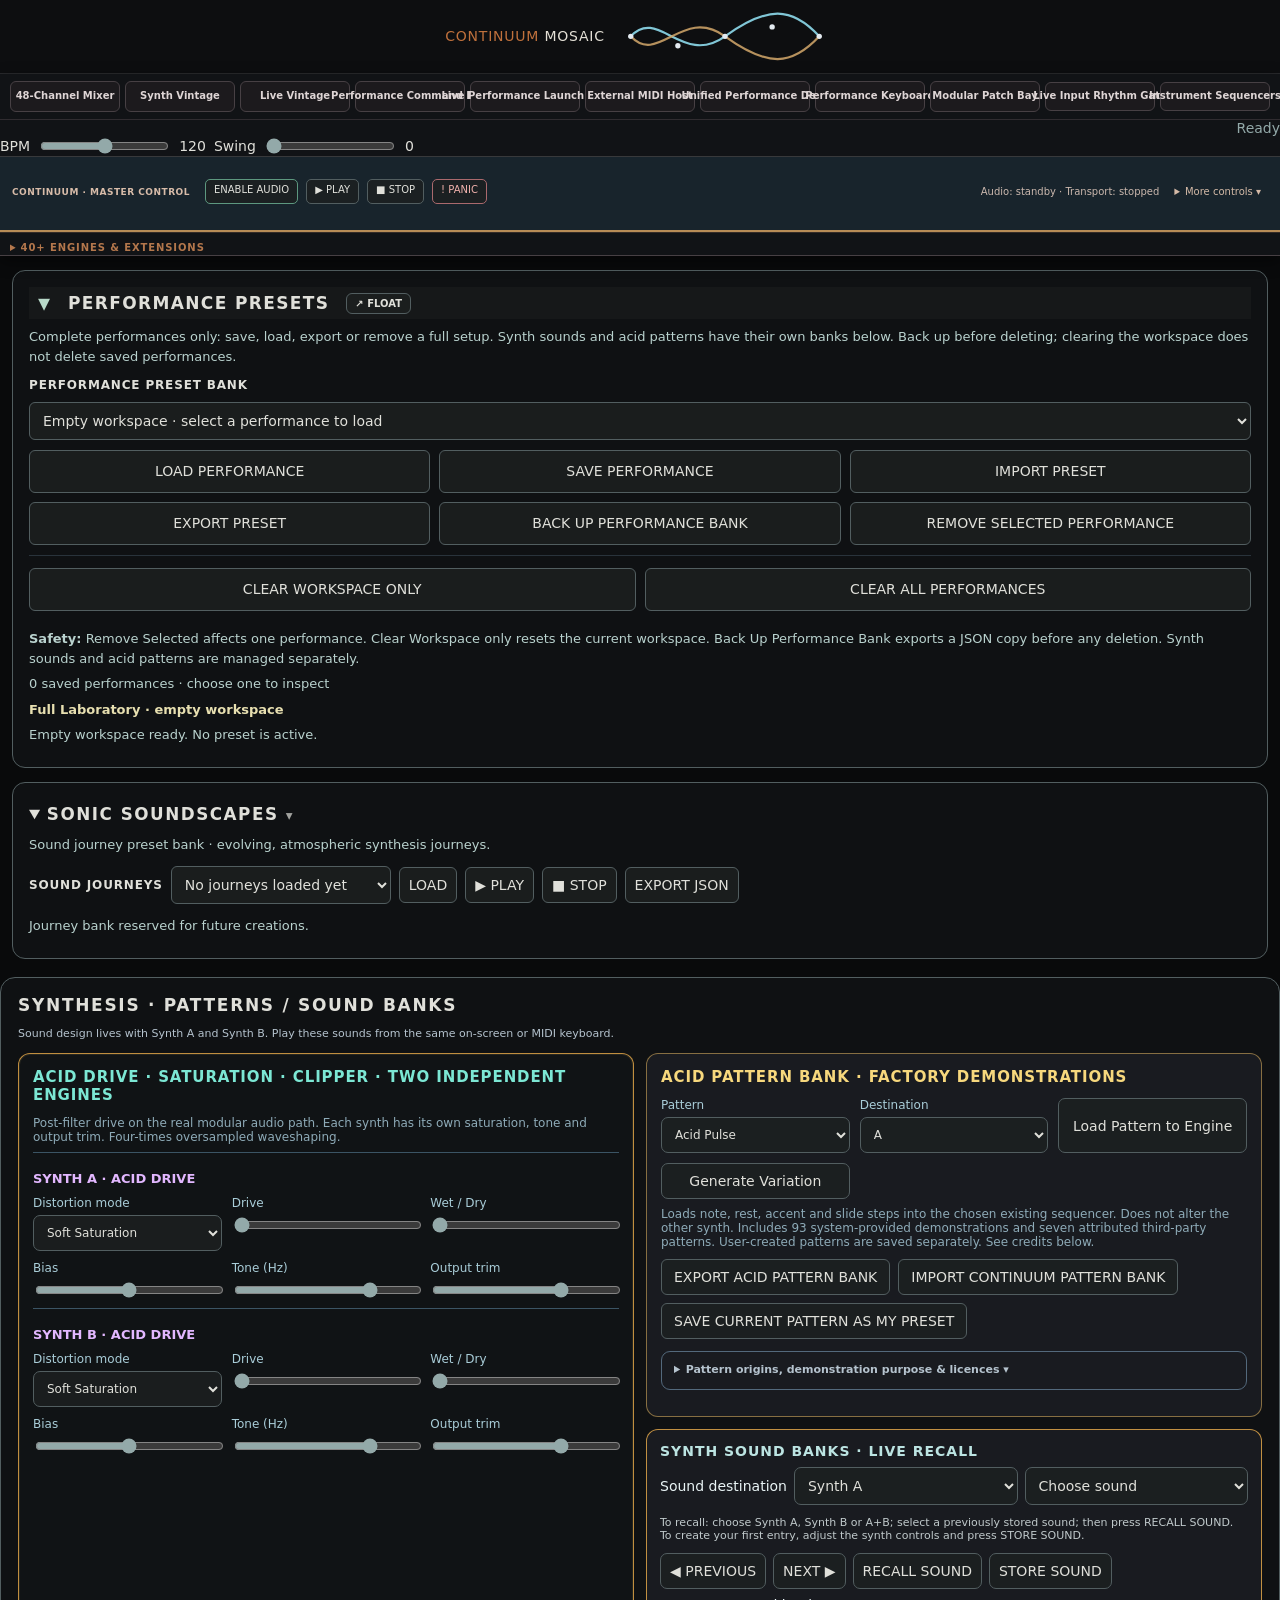
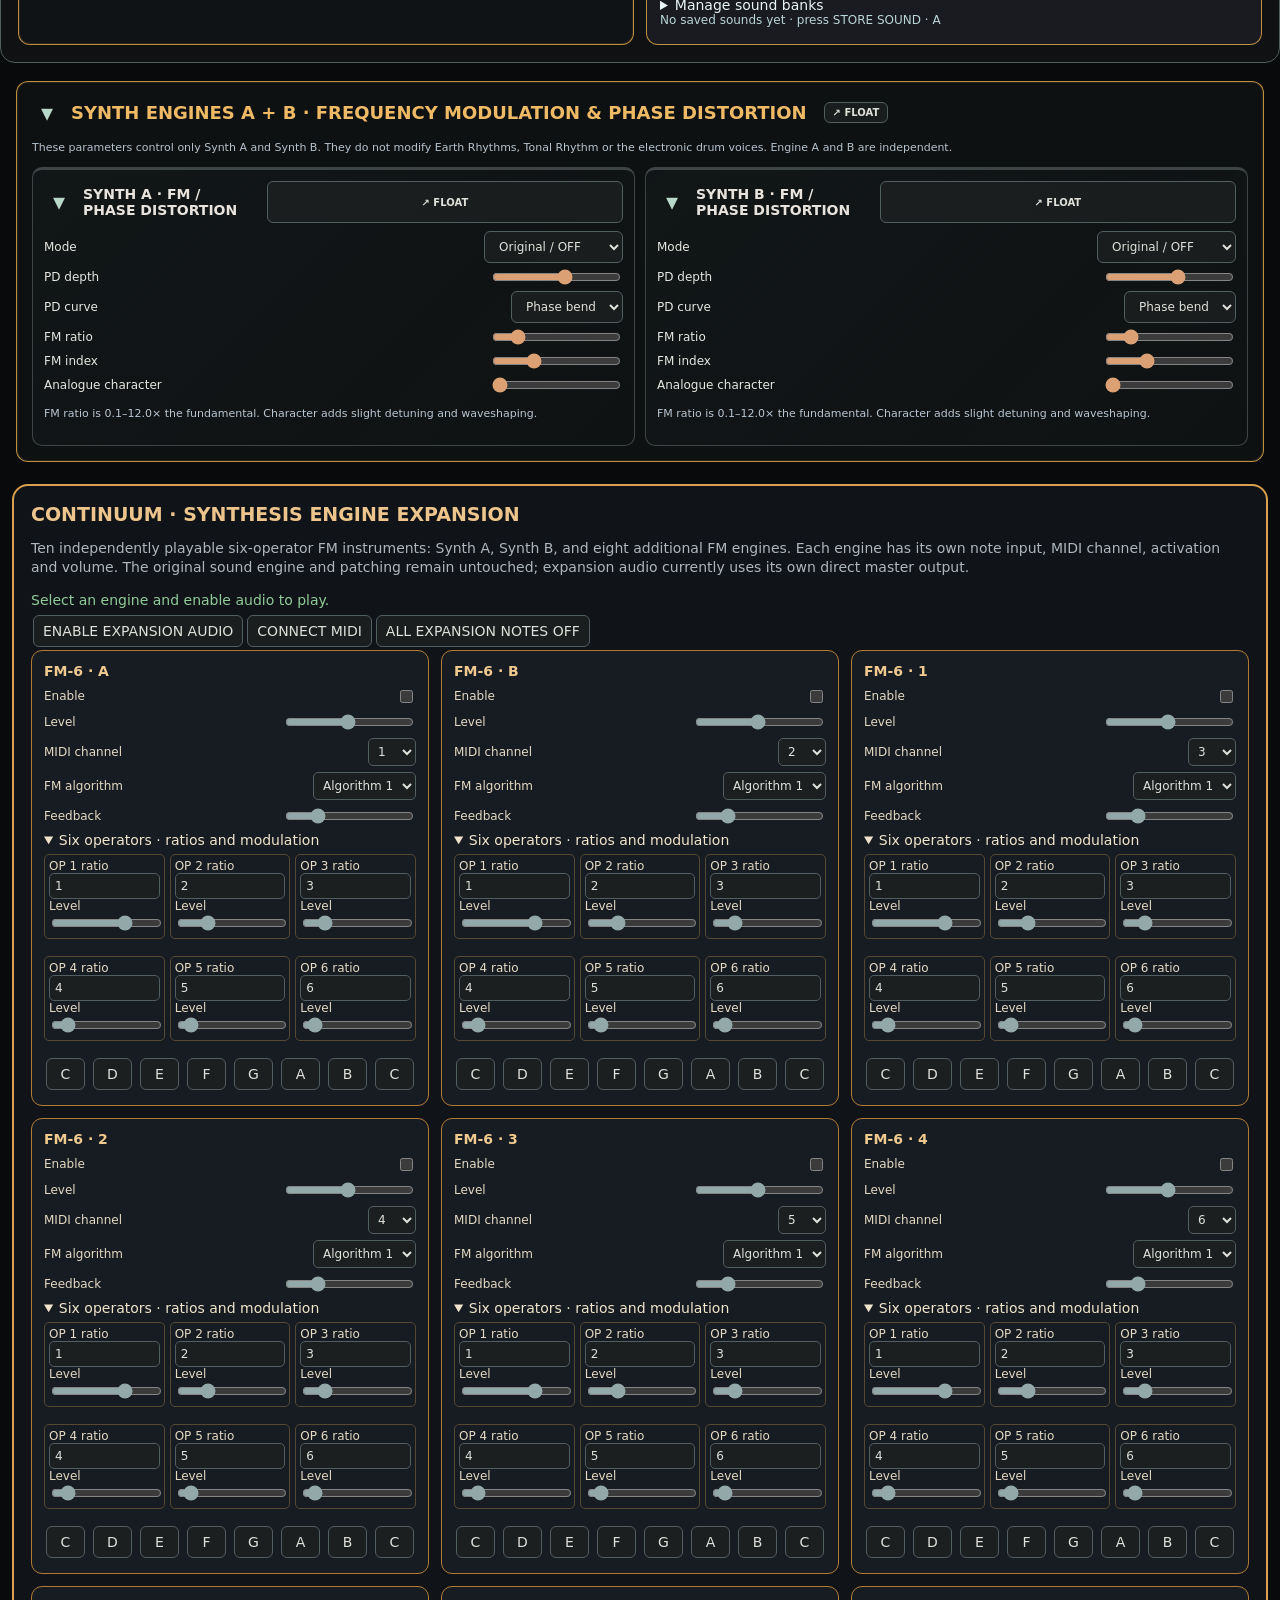
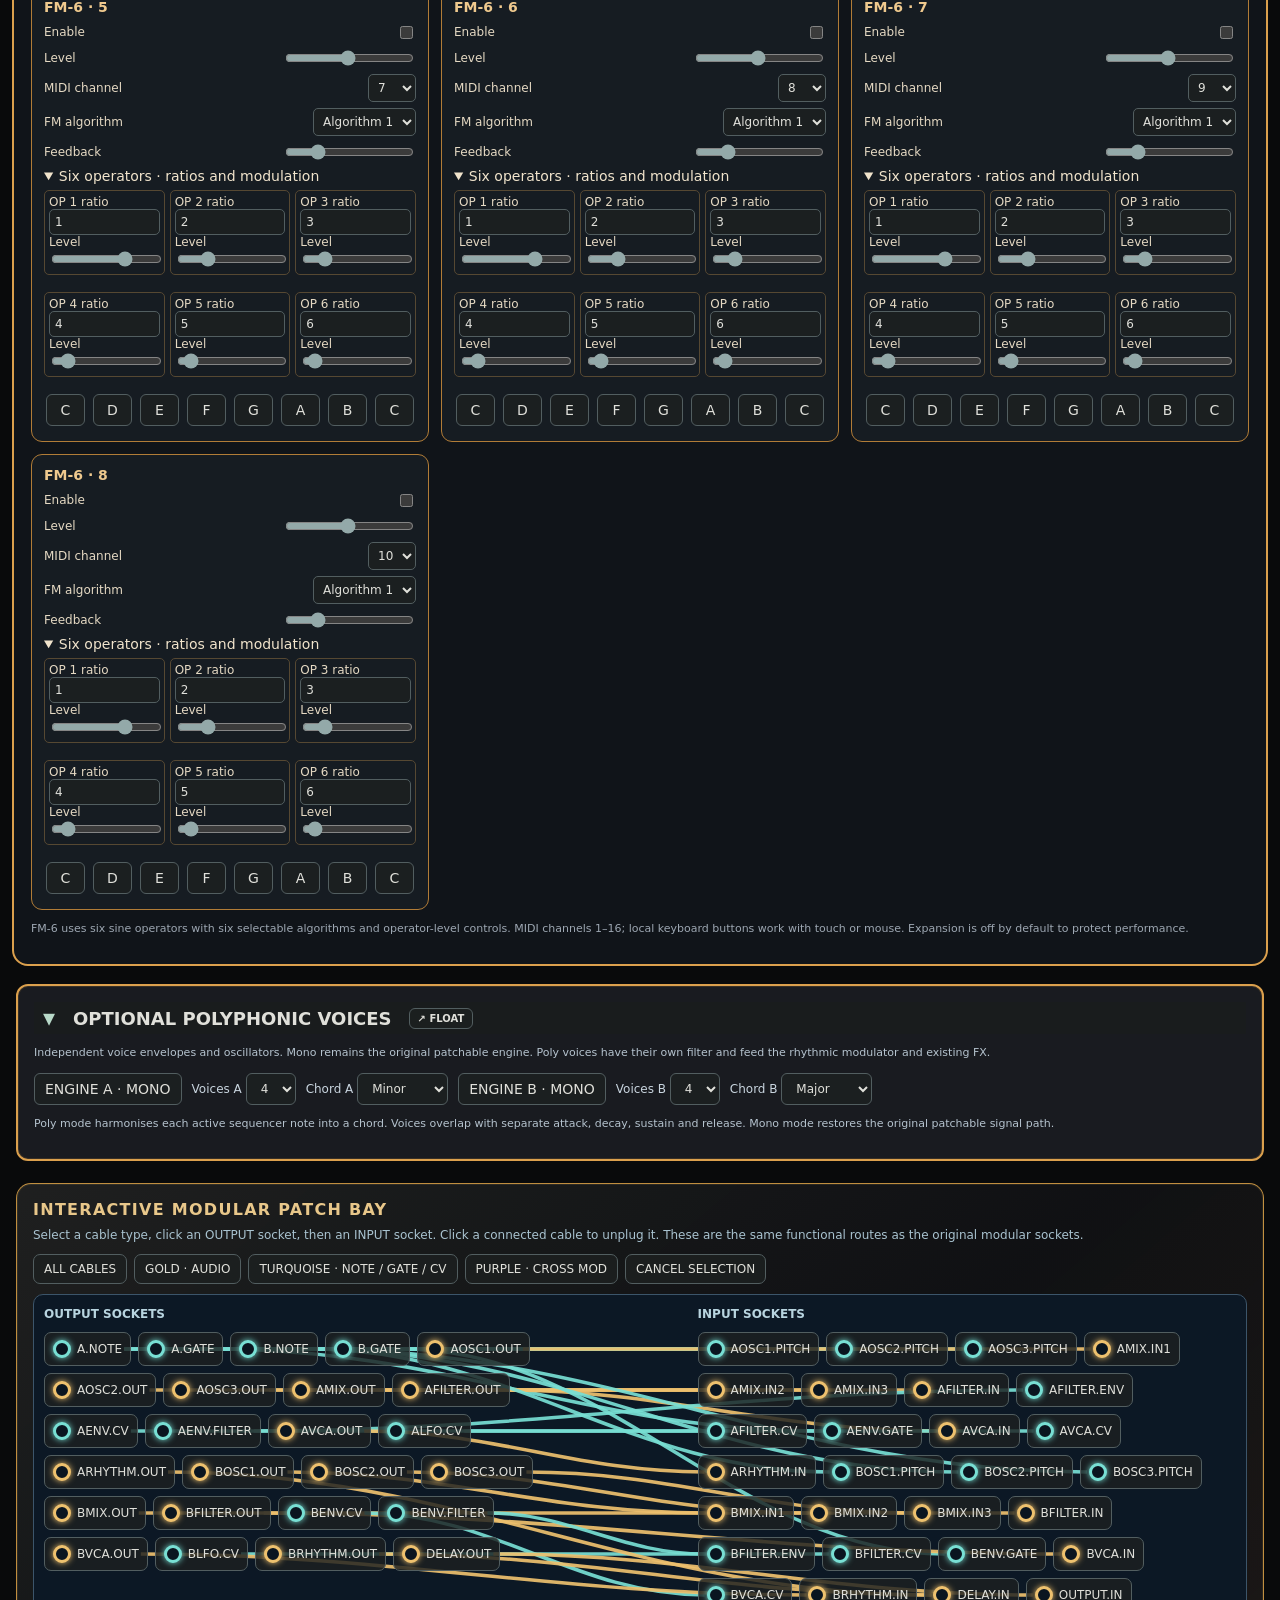
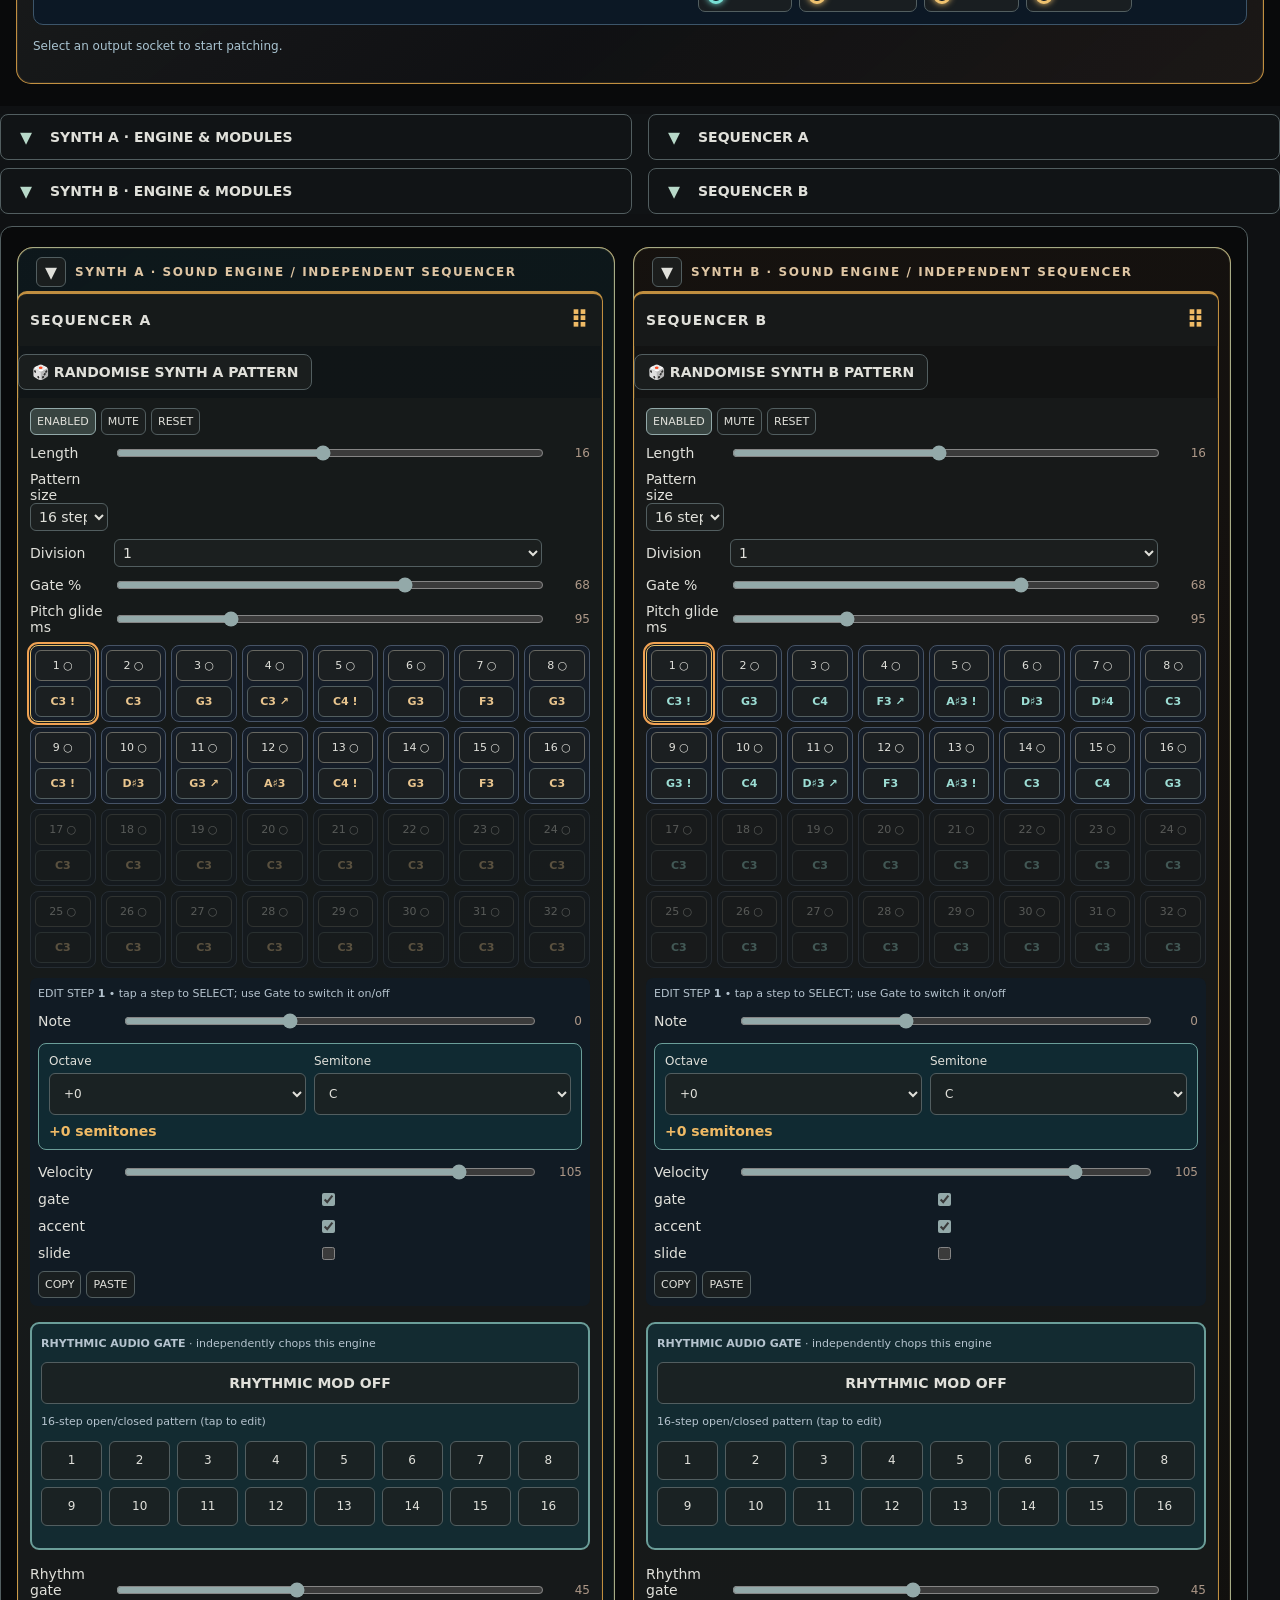
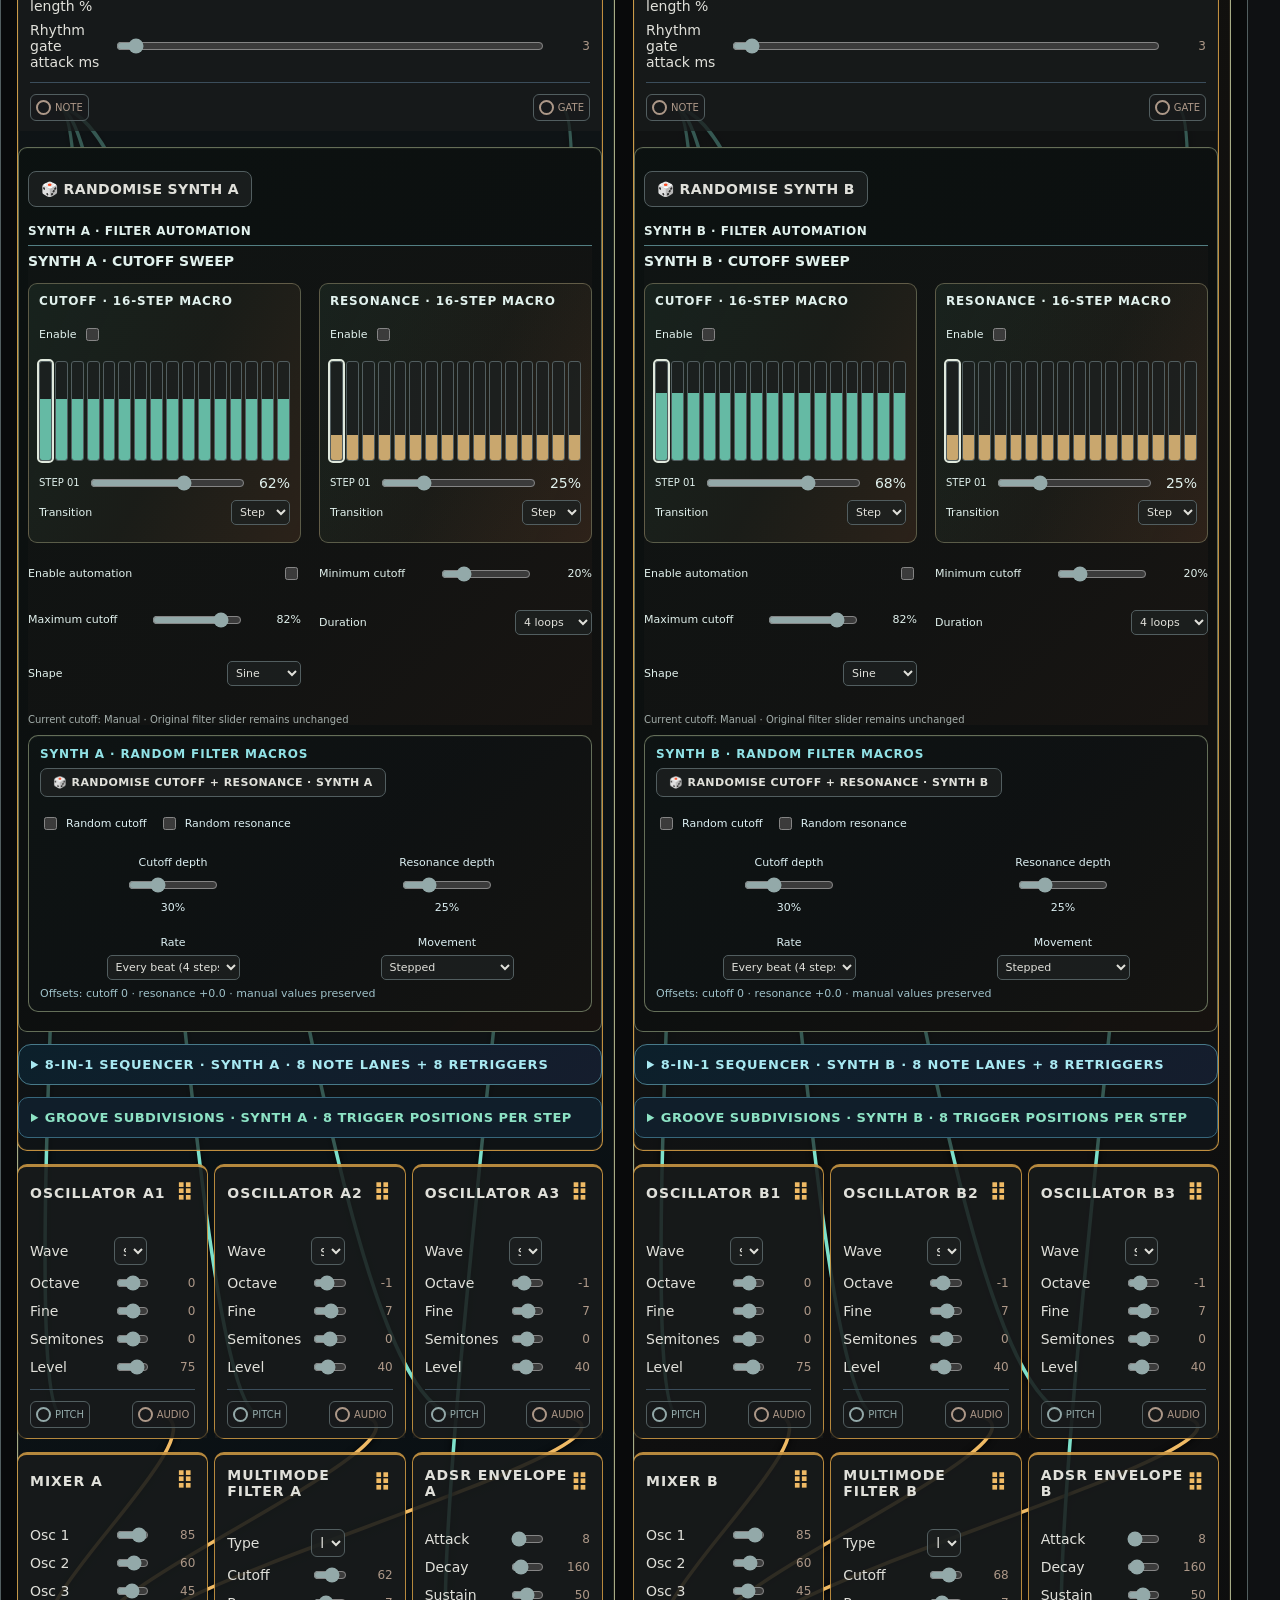
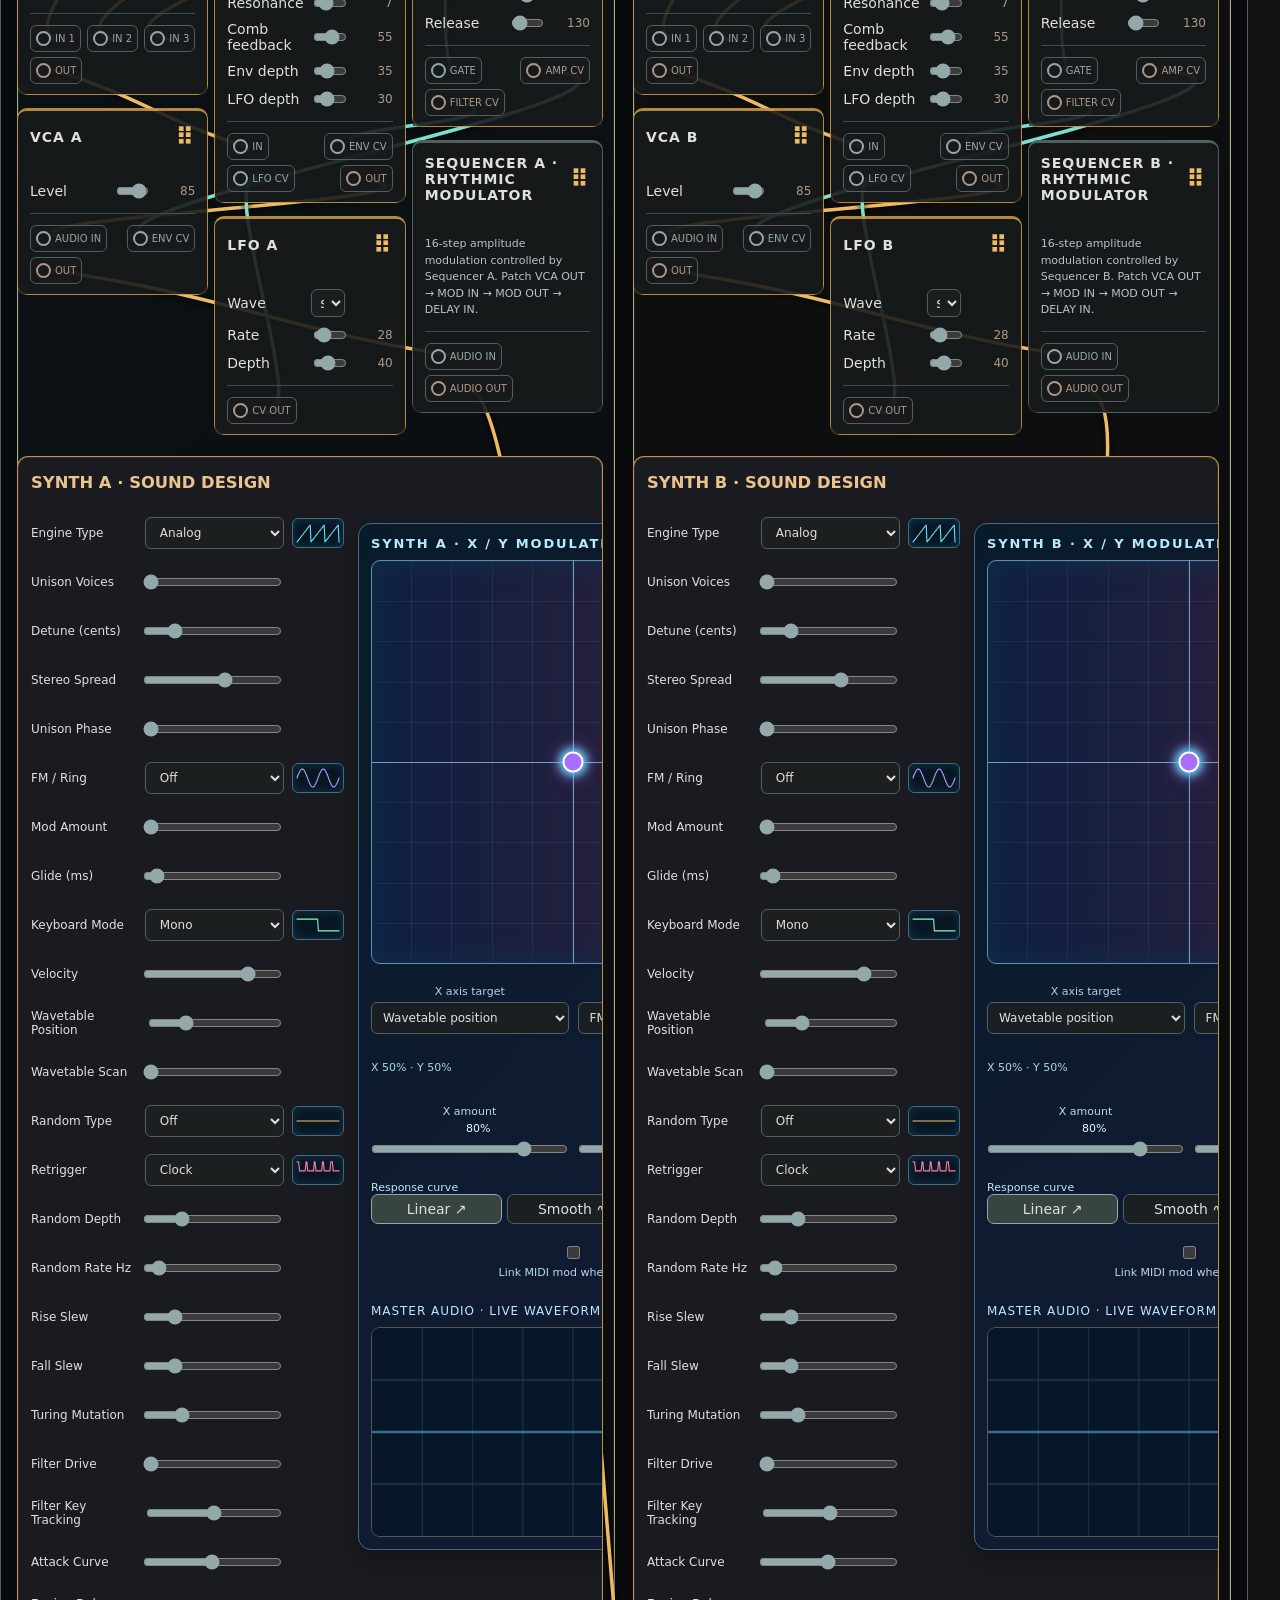
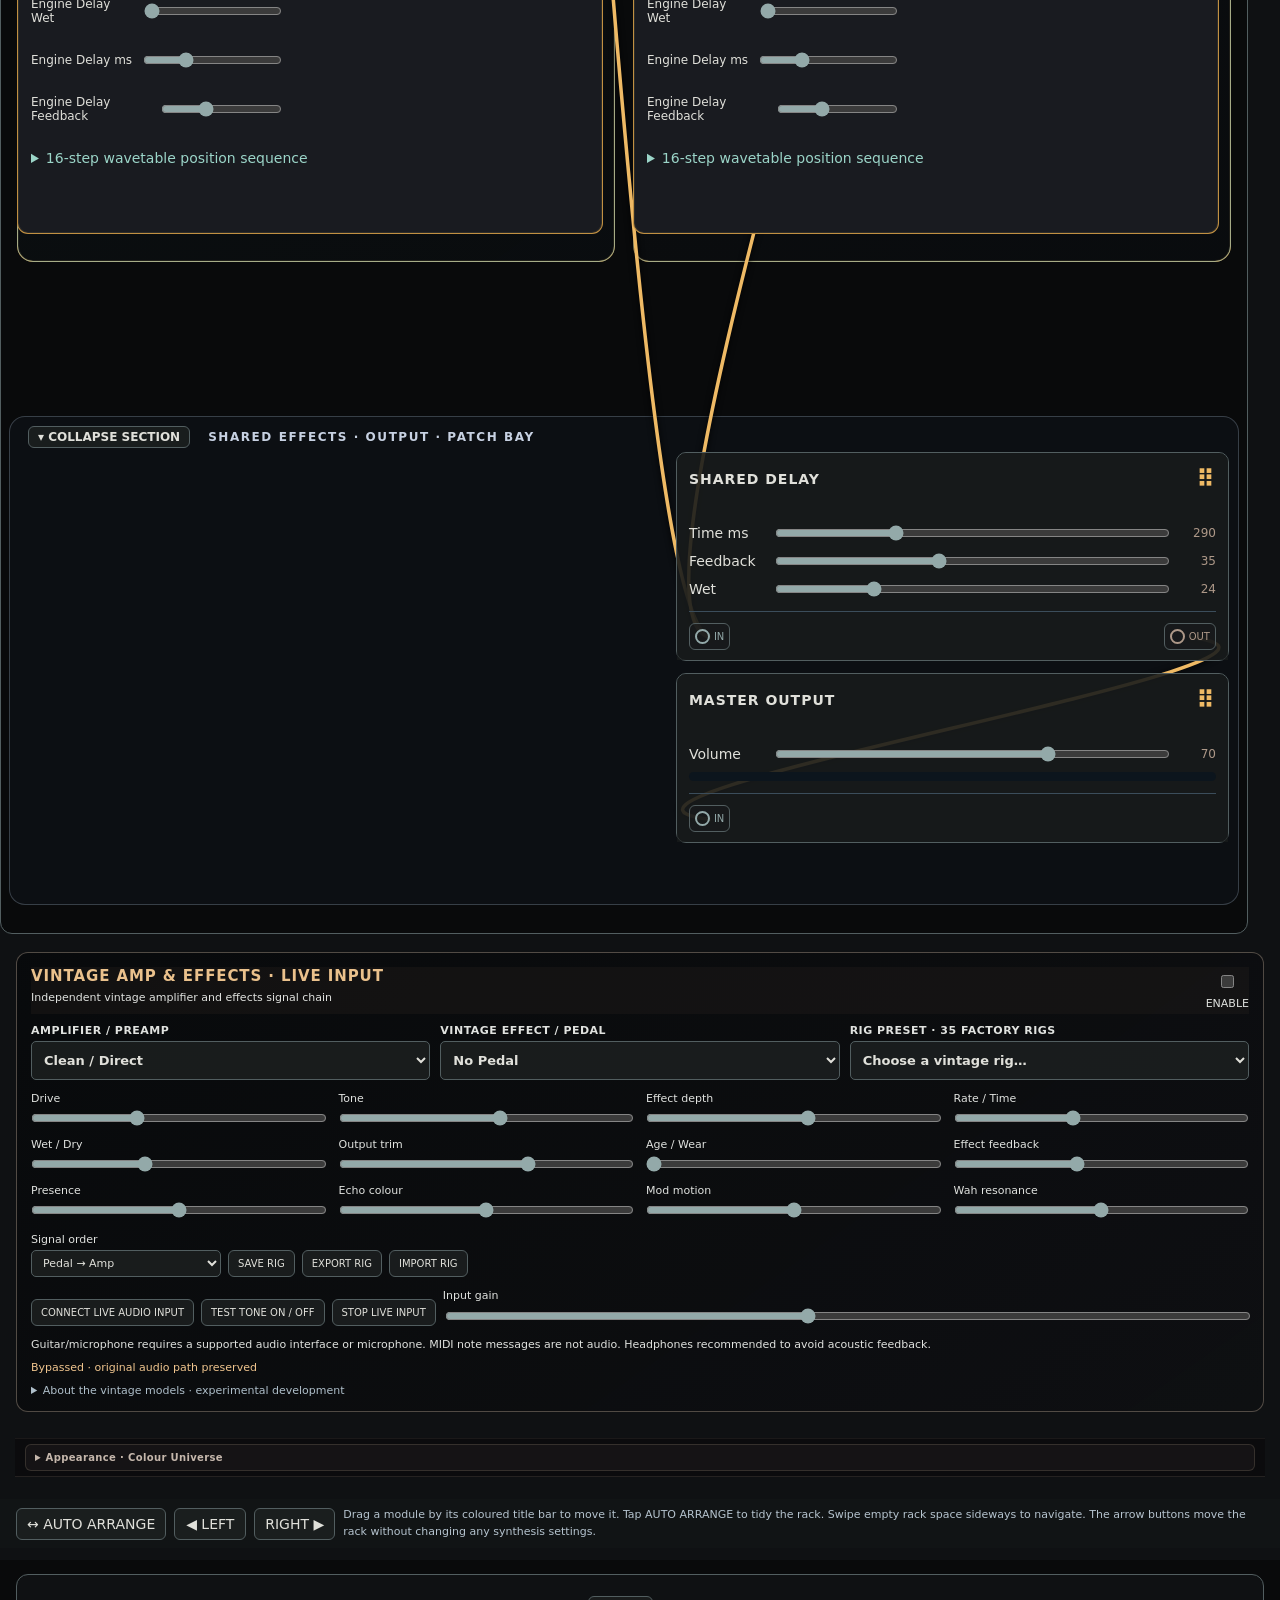
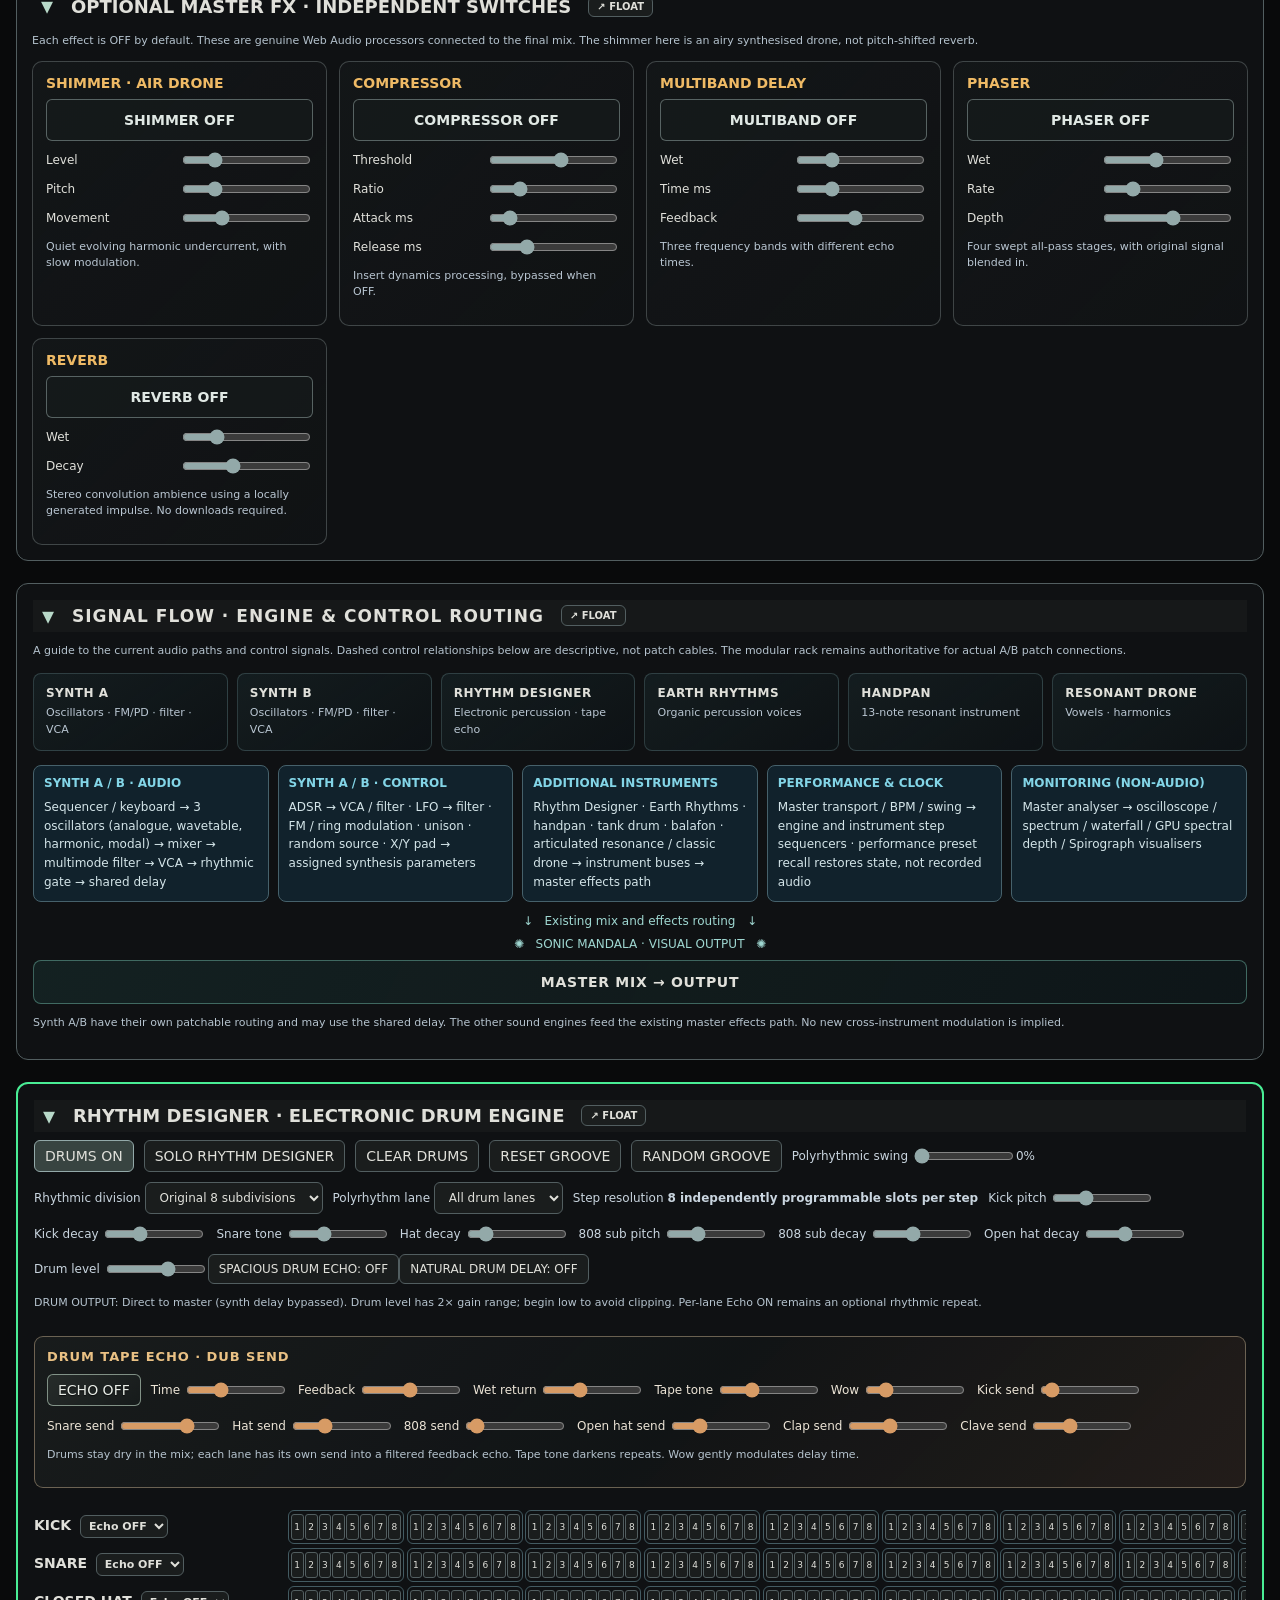
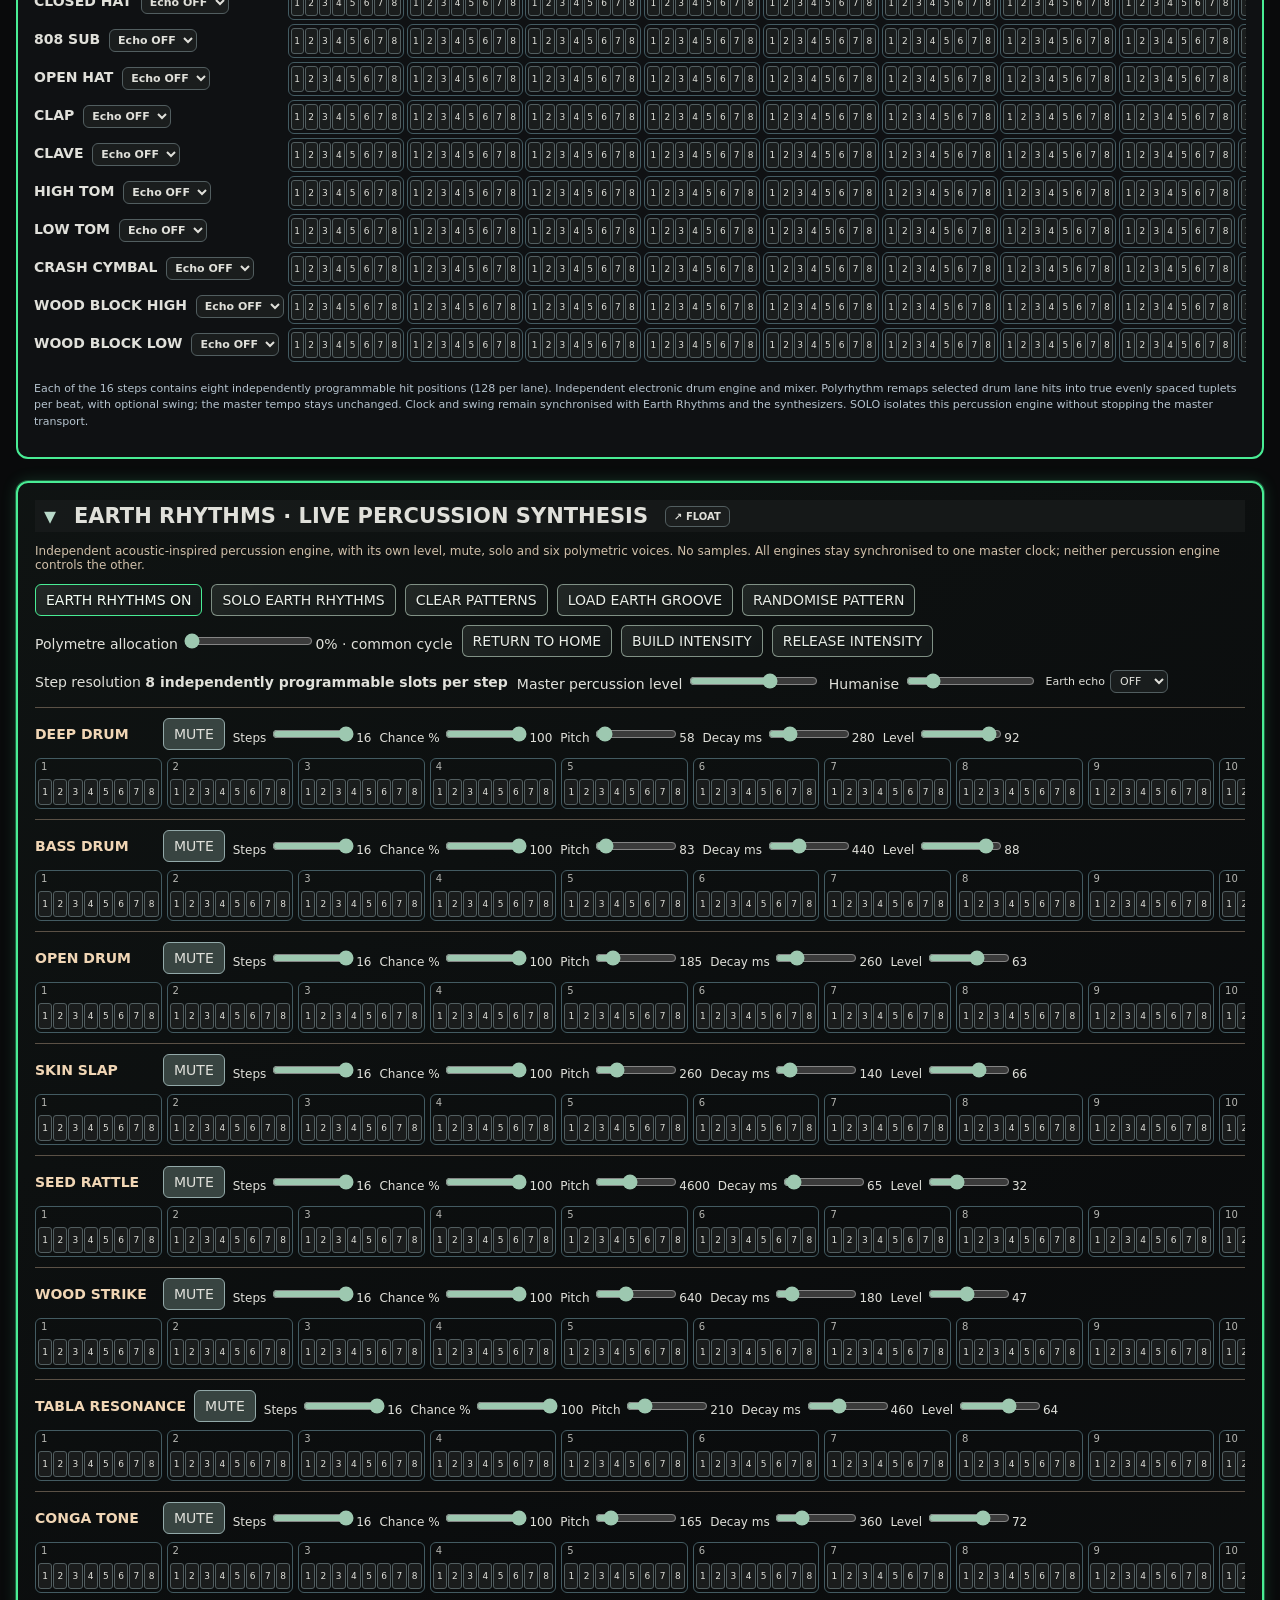
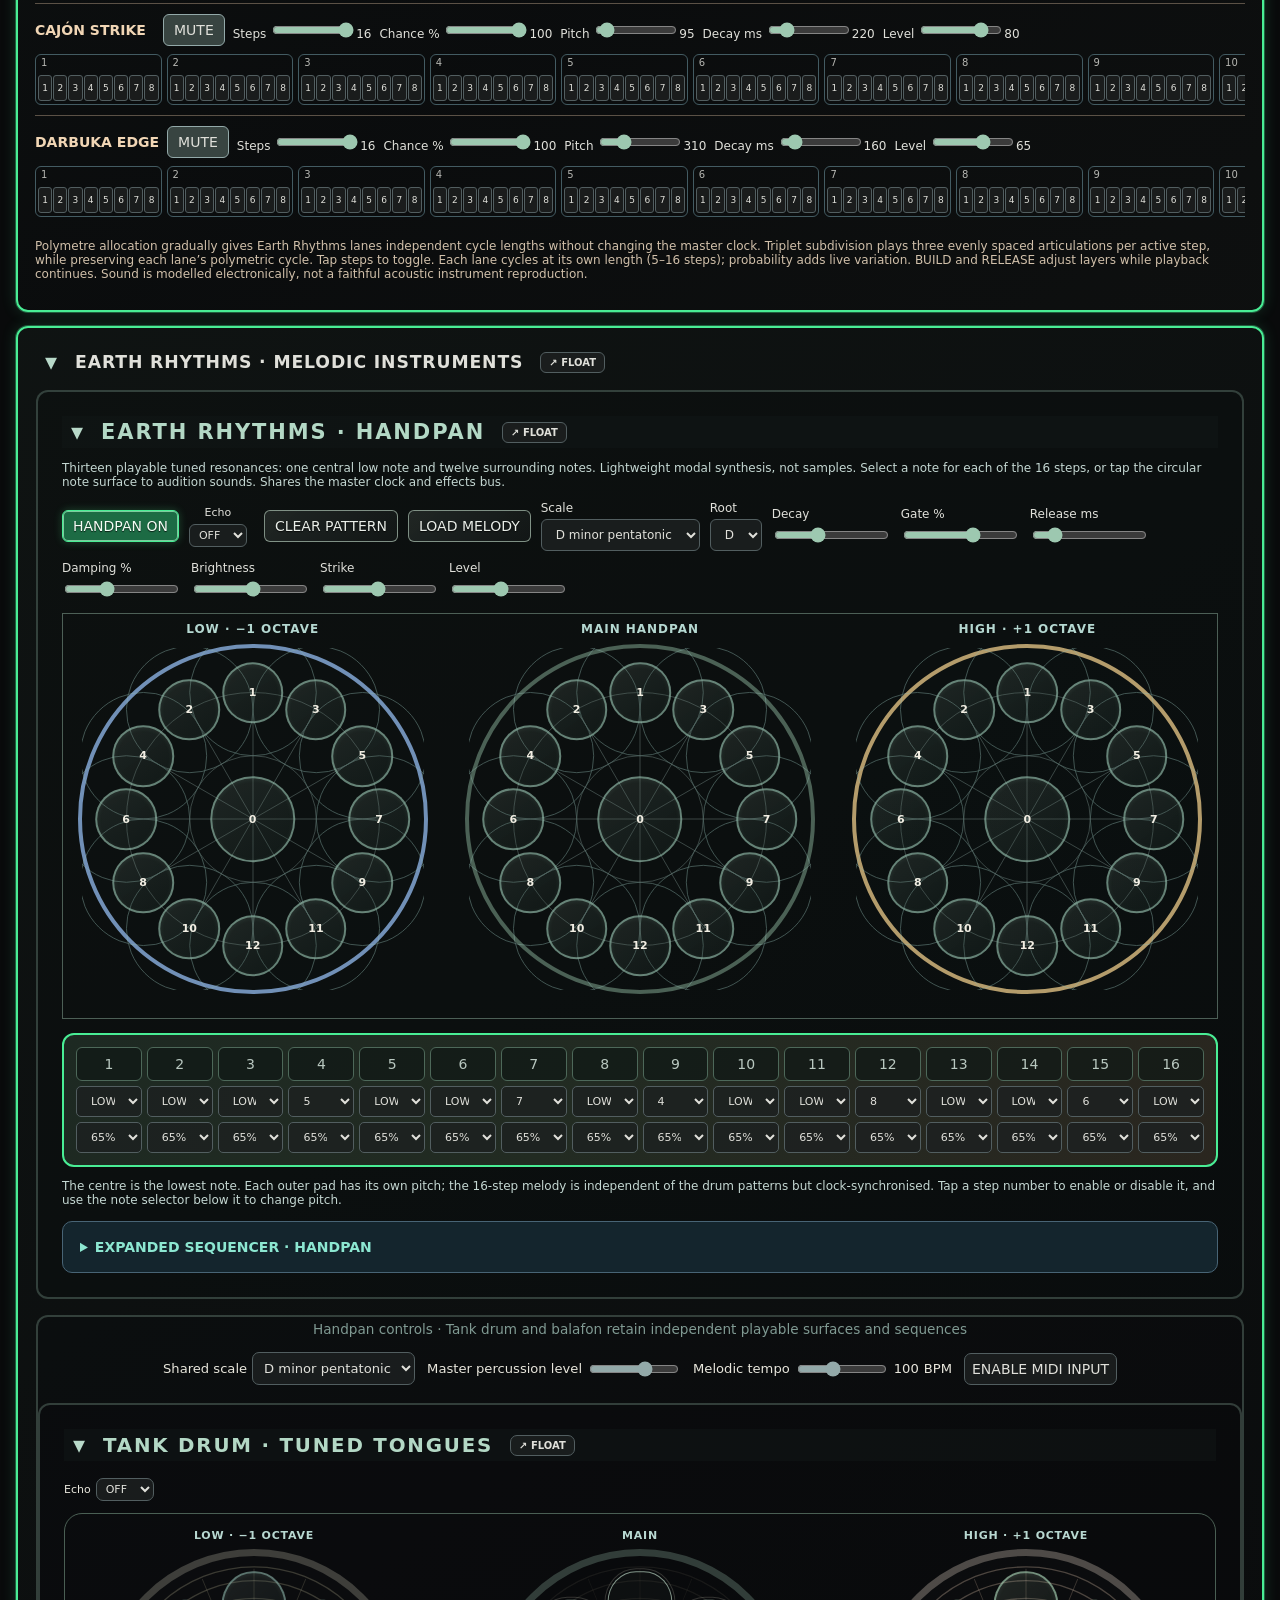
==== commit f03bf80c: "Keep the original page and park the plugin synth under plugin/ The root index.html is the existing i" ====
--- a/index.html
+++ b/index.html
@@ -1,15 +1,6043 @@
 <!DOCTYPE html>
-<html lang="en">
-<head>
-<meta charset="utf-8">
-<meta name="viewport" content="width=device-width, initial-scale=1">
-<meta name="description" content="Continuum Mosaic — a browser instrument with a polyphonic synthesizer, modulation matrix and step sequencer.">
-<title>Continuum Mosaic</title>
-<link rel="icon" href="data:image/svg+xml,%3Csvg xmlns='http://www.w3.org/2000/svg' viewBox='0 0 16 16'%3E%3Crect fill='%2310141c' width='16' height='16'/%3E%3Cpath d='M1 8h2l2-4 2 8 2-4h2' fill='none' stroke='%23e2a84a' stroke-width='1.2'/%3E%3C/svg%3E">
-<link rel="stylesheet" href="css/plugin.css">
-</head>
-<body>
-<div id="stage"></div>
-<script type="module" src="js/main.js"></script>
+
+<html lang="en"><head><script id="cm0241PrepaintTheme">(function(){try{var t=JSON.parse(localStorage.getItem('cm0231Theme')||'{}');var n=['midnight','nebula','chromatic'].includes(t.theme)?t.theme:'midnight';document.documentElement.setAttribute('data-cm-boot-theme',n);document.documentElement.setAttribute('data-cm-boot-reactive',t.reactive?'on':'off')}catch(e){document.documentElement.setAttribute('data-cm-boot-theme','midnight')}})();</script><meta charset="utf-8"/><meta content="width=device-width,initial-scale=1" name="viewport"/><title>Continuum Mosaic · Modular Mayhem</title><style>
+:root{color-scheme:dark;--bg:#0b1017;--panel:#1a2430;--edge:#394d5e;--gold:#efba65;--teal:#7de0ca;--txt:#e9f0f5;--space-1:4px;--space-2:8px;--space-3:12px;--space-4:16px;--space-5:24px;--radius-sm:6px;--radius-md:10px;--radius-lg:16px;--dock-height:110px}*{box-sizing:border-box}body{margin:0;background:var(--bg);color:var(--txt);font:14px system-ui,sans-serif}header{display:flex;gap:9px;align-items:center;flex-wrap:wrap;padding:14px 20px;background:#17212d;border-bottom:1px solid var(--edge)}h1{font-size:20px;margin:0 12px 0 0;letter-spacing:.06em}button,select,input{font:inherit}button,select{background:#283847;color:white;border:1px solid #526677;border-radius:6px;padding:7px 10px;cursor:pointer}button:hover{border-color:var(--gold)}button.active{background:#375c4d}#status{color:var(--teal);margin-left:auto}.intro{padding:11px 20px;color:#b9c6d2}.rack{position:relative;min-width:1600px;min-height:2280px;margin:0 16px 20px;border:1px solid #30414e;border-radius:12px;background:radial-gradient(ellipse at top,#17212d,#0b1017 70%);overflow:hidden}#svg{position:absolute;inset:0;width:100%;height:100%;z-index:1;pointer-events:none}#svg path{fill:none;stroke-width:3.5;pointer-events:stroke;cursor:pointer;filter:drop-shadow(0 1px 3px #000)}.module{position:absolute;z-index:2;width:255px;border:1px solid #526575;border-radius:10px;background:linear-gradient(150deg,#243444,#15202a);box-shadow:0 12px 28px #0008}.module h2{font-size:14px;letter-spacing:.07em;margin:0;padding:12px;background:#2a3947;border-radius:9px 9px 0 0;cursor:move;user-select:none}.module .inside{padding:10px 12px}.control{display:grid;grid-template-columns:78px 1fr 42px;align-items:center;gap:6px;margin:8px 0}.control output{text-align:right;color:var(--gold);font-size:12px}.control input[type=range]{width:100%;accent-color:var(--gold)}.control select{width:100%;padding:4px}.ports{display:flex;justify-content:space-between;gap:5px;flex-wrap:wrap;border-top:1px solid #3b4d5b;margin-top:12px;padding-top:11px}.port{display:inline-flex;align-items:center;gap:4px;background:#111b24;border:1px solid #65798a;border-radius:6px;padding:5px;font-size:10px;cursor:pointer;user-select:none}.port:before{content:'';width:11px;height:11px;border-radius:50%;border:2px solid currentColor}.port.out{color:var(--gold)}.port.in{color:var(--teal)}.port.selected{outline:2px solid white}.stepgrid{display:grid;grid-template-columns:repeat(8,1fr);gap:5px;margin:10px 0}.step{padding:8px 0;font-size:12px;position:relative}.step.on:after{content:'';position:absolute;bottom:2px;left:25%;width:50%;height:3px;background:var(--teal)}.step.playing{background:#8b622f}.step.chosen{outline:2px solid var(--gold)}.edit{background:#111b24;padding:8px;border-radius:7px}.small{font-size:11px;color:#b5c3ce;line-height:1.5}.transport{display:flex;gap:5px;flex-wrap:wrap}.transport button{font-size:11px;padding:6px}.meter{height:9px;border-radius:5px;background:#0c151d;overflow:hidden}.meter i{display:block;background:var(--teal);height:100%;width:0%}.legend{padding:0 20px 24px;color:#aebfca}.voiceA{border-top:3px solid #efba65}.voiceB{border-top:3px solid #80b8ff}.sectionLabel{position:absolute;z-index:0;color:#7c91a5;font-size:15px;letter-spacing:.25em;font-weight:700}body{overflow-x:hidden}.rackScroll{width:100%;overflow-x:auto;overflow-y:hidden;-webkit-overflow-scrolling:touch;overscroll-behavior-x:contain;padding-bottom:12px}.rack{width:1600px;min-width:1600px;max-width:none;overflow:visible;margin:0 0 16px 0}.rackNav{display:flex;align-items:center;gap:8px;padding:8px 16px;flex-wrap:wrap}.rackNav button{min-width:72px}.rackNav .small{flex:1;min-width:180px}@media(max-width:700px){header{padding:10px;gap:6px}h1{font-size:17px;width:100%}.intro{padding:9px 12px}.rackNav{padding:8px 12px}.rackScroll{border-top:1px solid #30414e;border-bottom:1px solid #30414e}}
+
+.drumPanel{margin:12px 16px 22px;padding:16px;border:1px solid #536878;border-radius:12px;background:linear-gradient(130deg,#243444,#121c25)}.drumEcho{margin:14px 0;padding:12px;border:1px solid #88744c;border-radius:9px;background:#1d242a}.drumEcho h3{margin:0 0 10px;font-size:13px;letter-spacing:.07em;color:#eac184}.drumPanel h2{margin:0 0 8px;font-size:18px}.drumGrid{display:grid;grid-template-columns:92px repeat(16,minmax(27px,1fr));gap:4px;align-items:center;min-width:660px}.drumGrid button{padding:8px 0;min-width:0;font-size:11px}.drumGrid button.hit{background:#8a6330;border-color:#efba65}.drumGrid button.now{outline:2px solid #7de0ca}.drumScroll{overflow-x:auto;padding:8px 0}.drumControls{display:flex;flex-wrap:wrap;gap:10px;align-items:center}.drumControls label{font-size:12px;color:#c9d5df}.drumControls input{width:100px;vertical-align:middle}
+.rhythm-editor{margin:16px 0;padding:12px 9px;border:2px solid #6b9e99;border-radius:9px;background:#132b31}.rhythm-editor>button{display:block;width:100%;margin:10px 0;padding:12px 6px;font-weight:700;border:2px solid #7de0ca}.rhythm-editor .stepgrid{gap:7px}.rhythm-editor .step{min-height:39px;touch-action:manipulation}.module{touch-action:pan-x pan-y}.module h2{touch-action:none;min-height:52px;display:flex;align-items:center;padding-right:34px;position:relative}.module h2:after{content:"⠿";position:absolute;right:12px;top:50%;transform:translateY(-50%);color:#efba65;font-size:24px}.module.dragging{z-index:8;box-shadow:0 18px 42px #000c;border-color:#efba65}@media(max-width:700px){.rackNav{position:sticky;top:0;z-index:9;background:#17212d}.rackNav button{min-height:44px}.rhythm-editor>button{font-size:13px}} .fxRack{margin:14px 16px 22px;padding:15px;border:1px solid #63868d;border-radius:12px;background:#172630}.fxRack h2{margin:0 0 8px;font-size:18px}.fxCards{display:grid;grid-template-columns:repeat(auto-fit,minmax(245px,1fr));gap:12px}.fxCard{padding:13px;border:1px solid #48606d;border-radius:10px;background:#1b2c38}.fxCard h3{font-size:14px;color:#efba65;margin:0 0 8px}.fxCard label{display:flex;justify-content:space-between;gap:8px;align-items:center;margin:9px 0;font-size:12px}.fxCard input{max-width:54%;accent-color:#efba65}.fxCard button{min-height:42px;width:100%;font-weight:bold}.fxCard p{font-size:11px;color:#b9c6d2;line-height:1.5}
+/* Continuum Mosaic identity: scoped to the masthead, leaving modular rack SVG and drag layout intact */
+.brandMasthead{background:linear-gradient(160deg,#111c27,#0d131c);border-bottom:1px solid #344350;padding:17px 14px 15px;text-align:center;display:flex;align-items:center;flex-direction:column;gap:3px}
+.brandMasthead svg{position:static;inset:auto;display:block;width:min(220px,62vw);height:56px;pointer-events:none;overflow:visible}
+
+.brandMasthead .brandContinuum{font-size:clamp(24px,6vw,36px);font-weight:500;letter-spacing:.17em;color:#edf3f6;line-height:1.12}
+.brandMasthead .brandMosaic{font-size:clamp(15px,3.7vw,20px);letter-spacing:.43em;padding-left:.43em;color:#a7bfc9;line-height:1.3}
+.brandMasthead .brandRule{width:170px;max-width:50vw;height:1px;background:#344350;margin:8px 0 4px}
+.brandMasthead .brandCredit{font-size:10px;letter-spacing:.18em;color:#a4b1bc}
+.brandMasthead .brandDescriptor{font-size:10px;color:#718897;letter-spacing:.04em;margin-top:4px}
+@media(max-width:700px){.brandMasthead{padding:12px 8px}.brandMasthead svg{height:44px}header{padding:10px 12px}}
+
+.earthPanel{margin:14px 16px;padding:17px;border:1px solid #a77b49;border-radius:13px;background:linear-gradient(130deg,#302b24,#131f24)}.earthPanel h2{color:#efc18a;margin:0 0 8px}.earthToolbar,.earthParams{display:flex;gap:9px;flex-wrap:wrap;align-items:center;margin:10px 0}.earthParams label{font-size:12px;color:#e1d5c5;display:flex;align-items:center;gap:4px}.earthParams input{width:90px}.earthLane{padding:10px 0;border-top:1px solid #5b5146}.earthLaneHead{display:flex;gap:8px;align-items:center;flex-wrap:wrap;margin-bottom:8px}.earthLaneHead strong{min-width:120px;color:#f1d6b5}.earthLaneHead label{font-size:12px}.earthLaneHead input[type=range]{width:82px}.earthSteps{display:grid;grid-template-columns:repeat(16,minmax(31px,1fr));gap:4px;min-width:620px}.earthSteps button{padding:9px 0;font-size:11px;min-width:0}.earthSteps button.hit{background:#846138;border-color:#efba65}.earthSteps button.now{outline:2px solid #80c6d6}.earthScroll{overflow-x:auto}.earthPanel button.active{background:#4e715c;border-color:#98c7a3}.earthNote{font-size:12px;color:#d1c0aa}
+
+.tonalPanel{margin:14px 16px;padding:17px;border:1px solid #6f8d91;border-radius:13px;background:linear-gradient(125deg,#172c30,#141b22);color:#e4ecea}.tonalPanel h2{color:#9fd7d1;margin:0 0 8px}.tonalControls{display:flex;flex-wrap:wrap;gap:10px;align-items:center;margin:12px 0}.tonalControls label{display:flex;flex-direction:column;gap:4px;font-size:12px}.tonalControls input[type=range]{width:115px}.tonalPanel button.active{background:#376b65;border-color:#9fd7d1}.tonalPads{position:relative;width:min(100%,350px);aspect-ratio:1;margin:14px auto;border-radius:50%;background:radial-gradient(circle at 40% 30%,#415d62,#17292c 75%);border:4px solid #648b89;box-shadow:inset 0 0 25px #091317,0 10px 28px #0005}.tonalPads button{position:absolute;transform:translate(-50%,-50%);width:18%;height:18%;padding:0;border-radius:50%;background:radial-gradient(circle at 35% 25%,#708f91,#31494c);border:1px solid #aac5bf;color:#fff;font-size:11px;touch-action:manipulation}.tonalPads button.centre{width:25%;height:25%;background:radial-gradient(circle at 35% 25%,#b9a783,#62533c);border:2px solid #dec9a0}.tonalPads button.selected{outline:3px solid #e7ca8c}.tonalPads button:active{background:#8faba7}.tonalSeqScroll{overflow-x:auto}.tonalSeq{display:grid;grid-template-columns:repeat(16,minmax(43px,1fr));gap:5px;min-width:760px}.tonalStep{display:flex;flex-direction:column;gap:5px;align-items:stretch}.tonalStep button{min-height:34px}.tonalStep button.on{background:#376b65;border-color:#9fd7d1}.tonalStep button.playing{outline:2px solid #e7ca8c}.tonalStep select{width:100%;font-size:11px;background:#20363a;color:#f0f4f2;border:1px solid #648b89;border-radius:5px}.tonalNote{font-size:12px;color:#c4d7d2}
+
+.resonanceAddon{margin-top:16px;padding:14px;border:1px solid #49ed95;border-radius:10px;background:#112325}.resonanceAddon h3{color:#a5ded2;margin:0 0 8px}.resonanceLanes{display:grid;gap:9px}.resonanceLane{display:flex;align-items:center;gap:10px;flex-wrap:wrap}.resonanceLane strong{min-width:115px;font-size:12px}.resonanceSteps{display:flex;gap:4px;flex-wrap:wrap}.resonanceSteps button{min-width:29px;height:33px;border:1px solid #4d6666;background:#202c30;color:#b9c9c8;border-radius:5px}.resonanceSteps button.on{background:#548e7f;color:#fff}.resonanceAddon .droneControls{margin:8px 0}
+
+/* Presentation-only clarity layer; Web Audio routing and draggable modules unchanged. */
+.synthLab{border-color:#ba9560;background:#211f24;margin-top:12px}
+.synthLab h2{color:#efba65}
+.synthLabCard{border-top:3px solid #efba65}
+.synthLabB{border-top-color:#80b8ff}
+.synthLab .fxCards{grid-template-columns:repeat(auto-fit,minmax(270px,1fr))}
+.signalFlowPanel{margin:12px 16px 22px;padding:16px;border:1px solid #4a7780;border-radius:12px;background:#152630}
+.signalFlowPanel h2{margin:0 0 9px;font-size:17px;letter-spacing:.06em;color:#9fd7d1}
+.signalFlowGrid{display:grid;grid-template-columns:repeat(auto-fit,minmax(165px,1fr));gap:9px;margin:14px 0}
+.signalSource{border:1px solid #4d6777;border-radius:8px;background:#213443;padding:12px;display:flex;flex-direction:column;gap:5px;min-height:78px}
+.signalSource strong{font-size:12px;letter-spacing:.04em}
+.signalSource span{font-size:11px;color:#b9c6d2;line-height:1.5}
+.flowDirection{text-align:center;color:#9fd7d1;margin:9px 0;font-size:12px}
+.flowDestination{border:1px solid #7de0ca;border-radius:8px;padding:13px;text-align:center;font-weight:700;letter-spacing:.05em;background:#1c3940}
+
+/* Handpan-inspired alternating pitch geography; only presentation changes. */
+.tonalPads .tonalGeometry{position:absolute;inset:0;width:100%;height:100%;pointer-events:none;z-index:0;opacity:.52}
+.tonalPads .tonalGeometry circle,.tonalPads .tonalGeometry path{fill:none;stroke:#b5d4cc;stroke-width:.55;vector-effect:non-scaling-stroke}
+.tonalPads .tonalGeometry .petal{stroke:#8fb7af;stroke-width:.8}
+.tonalPads button{z-index:1}
+
+/* Performance keyboard: isolated trigger controls, no changes to the existing patch graph. */
+.performanceKeyboard{margin:20px 12px 32px;padding:16px;border:1px solid #658c93;border-radius:13px;background:linear-gradient(140deg,#14252d,#151a24);color:#e3eff1}
+.performanceKeyboard h2{font-size:17px;color:#a8d9df;margin:0 0 7px}.keyboardTargets{display:flex;flex-wrap:wrap;gap:7px;margin:12px 0}.keyboardTargets label{display:flex;gap:5px;align-items:center;border:1px solid #526a72;border-radius:7px;padding:7px 9px;font-size:12px}.keyboardTargets input{accent-color:#75c9c3}.keyboardSettings{display:flex;align-items:center;flex-wrap:wrap;gap:12px;margin:10px 0}.keyboardSettings select{background:#263c43;color:white;padding:6px}.keyboardScroll{overflow-x:auto;overscroll-behavior-x:contain;padding-bottom:8px}.keyboardKeys{display:flex;position:relative;height:156px;width:max-content;touch-action:pan-x;user-select:none}.keyboardWhite{width:47px;height:154px;border:1px solid #65717c;border-radius:0 0 5px 5px;background:#e5e8e6;color:#27343c;position:relative;display:flex;align-items:end;justify-content:center;padding-bottom:12px;font-size:11px;touch-action:none}.keyboardWhite.pressed{background:#9accc9}.keyboardBlack{position:absolute;top:0;width:29px;height:94px;z-index:2;background:linear-gradient(#303b44,#10141a);border:1px solid #080c12;border-radius:0 0 4px 4px;color:white;touch-action:none}.keyboardBlack.pressed{background:#3e979c}.keyboardHint{font-size:12px;opacity:.75;margin-top:7px}
+.pitchEditor{display:grid;grid-template-columns:1fr 1fr;gap:8px;margin:12px 0;padding:10px;background:#102a32;border:1px solid #6b9e99;border-radius:8px}.pitchEditor label{display:flex;flex-direction:column;gap:5px;font-size:12px}.pitchEditor select{width:100%;min-height:42px}.pitchEditor strong{grid-column:1/-1;color:#efba65}.step.chosen{outline:2px solid #efba65}@media(max-width:700px){.pitchEditor{grid-template-columns:1fr 1fr}.pitchEditor select{font-size:16px}}
+</style><style>
+.dronePanel{margin:18px 12px;padding:16px;border:1px solid #49ed95;border-radius:12px;background:linear-gradient(135deg,#211d19,#151b21);color:#e9e2d2}.dronePanel h2{color:#e8bd7c;font-size:17px;letter-spacing:.08em}.droneControls{display:flex;flex-wrap:wrap;align-items:center;gap:12px;margin:12px 0}.droneControls label{display:flex;flex-direction:column;gap:5px;font-size:12px}.droneControls input[type=range]{width:120px}.droneGrid{display:grid;grid-template-columns:repeat(16,minmax(30px,1fr));gap:5px;min-width:560px}.droneGrid button{min-height:42px;border:1px solid #67553d;background:#292d30;color:#b9c3c7;border-radius:6px}.droneGrid button.on{background:#997447;color:#fff}.droneGrid button.playing{outline:2px solid #e8d6a7}.droneScroll{overflow-x:auto}.dronePanel button.active{background:#936b35;color:#fff}.dronePanel .small{font-size:12px;opacity:.8}
+</style><style>
+.scenePanel{margin:14px 12px;padding:16px;border:1px solid #517879;border-radius:13px;background:linear-gradient(120deg,#152b31,#20262d);color:#e3f2ed}.scenePanel h2{margin:0 0 8px;font-size:17px;letter-spacing:.08em}.sceneButtons{display:flex;flex-wrap:wrap;gap:9px;margin:12px 0}.sceneButtons button{border:1px solid #698b8a;border-radius:9px;background:#263e45;color:#e5f6ef;padding:12px 15px;cursor:pointer;font-weight:700}.sceneButtons button.chosen{background:#b1d7c8;color:#10272c}.scenePanel p{font-size:13px;line-height:1.5;color:#b9d2ce;margin:6px 0}.scenePanel .sceneStatus{font-weight:700;color:#e7dfb0}
+</style>
+<style>
+.midiHost{margin:14px 16px;padding:17px;border:1px solid #79a8a2;border-radius:12px;background:linear-gradient(130deg,#173238,#141d28)}
+.midiHost h2{margin:0 0 9px;color:#9fdfd3;font-size:18px}
+.midiHost .midiRows{display:grid;grid-template-columns:repeat(auto-fit,minmax(240px,1fr));gap:12px}
+.midiHost .midiCard{background:#1c2d39;border:1px solid #4d6972;border-radius:9px;padding:12px}
+.midiHost label{display:flex;justify-content:space-between;align-items:center;gap:8px;margin:9px 0;font-size:12px}
+.midiHost select{max-width:65%;min-width:125px}
+.midiHost .midiButtons{display:flex;gap:8px;flex-wrap:wrap;margin:12px 0}
+.midiHost .midiLog{font:12px monospace;color:#a7d9cf;min-height:18px}
+</style>
+<style>
+.microStepGroup{display:flex;align-items:center;justify-content:center;gap:2px;padding:3px;border:1px solid #435b62;border-radius:6px;min-width:68px}
+.microStepGroup.now{outline:2px solid #e0b76d}
+.microStepGroup button{flex:1;min-width:12px;padding:7px 2px;font-size:10px;border-radius:3px}
+.microStepGroup button.hit{background:#328f84;color:#fff}
+.microEarthSteps{display:grid!important;grid-template-columns:repeat(16,minmax(72px,1fr))!important;gap:5px;min-width:1230px}
+.microEarthSteps .microStepGroup{position:relative;padding-top:20px}
+.microStepNumber{position:absolute;top:2px;left:5px;font-size:10px;opacity:.8}
+.drumGrid{min-width:1350px}
+
+/* V13: eight real substeps per 16th-note tick; horizontal scroll preserves tap targets. */
+.drumGrid{min-width:2150px!important}.microEarthSteps{grid-template-columns:repeat(16,minmax(124px,1fr))!important;min-width:2100px!important}.microStepGroup{min-width:116px;gap:1px!important;padding-left:2px!important;padding-right:2px!important}.microStepGroup button{min-width:12px!important;padding:7px 1px!important;font-size:9px!important}
+</style><style>.presetBank{display:flex;align-items:center;flex-wrap:wrap;gap:8px;margin:12px 0}.presetBank label{font-weight:700;font-size:12px;letter-spacing:.07em}.presetBank select{min-width:220px;max-width:100%;padding:9px}.presetBank button{padding:9px}.presetBank button,.presetBank select{cursor:pointer}</style><style>#spectralPanel{margin-top:12px}.spectralHeader{display:flex;align-items:center;justify-content:space-between;gap:12px;flex-wrap:wrap}.spectralHeader h2{margin:0}.spectralModes{display:flex;gap:6px;flex-wrap:wrap}.spectralModes button{padding:8px 11px;cursor:pointer}.spectralModes button.active{background:#367e92;color:white}#spectralCanvas{display:block;width:100%;height:220px;border-radius:12px;background:linear-gradient(180deg,#111f30,#080e18);border:1px solid #426071;touch-action:pan-y}#sonicJourneyPanel{margin-top:12px}</style><style id="recoveryStage03PitchStyles">
+.pitchStepCell{display:flex;flex-direction:column;gap:5px;min-width:0;border:1px solid #465366;border-radius:8px;padding:4px;background:#151d28}.pitchStepCell.chosen{border-color:#e5bc68}.pitchStepCell.playing{box-shadow:0 0 0 2px #7bc5db inset}.pitchStepCell button{width:100%;min-width:0;white-space:nowrap;font-size:11px;padding:8px 3px;touch-action:manipulation}.pitchGate{background:#242b35;color:#bac7d4}.pitchGate.on{background:#225e52;color:#fff}.pitchChoose{background:#34445b;color:#fff;font-weight:700}.stepPitchOverlay{position:fixed;inset:0;background:rgba(0,0,0,.78);z-index:99999;display:flex;align-items:center;justify-content:center;padding:16px}.stepPitchDialog{width:min(430px,100%);max-height:90vh;overflow:auto;background:#17202b;color:#fff;border:1px solid #8297ac;border-radius:15px;padding:20px;box-shadow:0 16px 50px #000}.pitchDialogHeader,.pitchDialogFooter{display:flex;justify-content:space-between;align-items:center;gap:8px}.stepPitchDialog label{display:block;margin:15px 0;font-weight:700}.stepPitchDialog select{display:block;width:100%;font-size:20px;padding:13px;background:#27374a;color:#fff;border:1px solid #91a6b9;border-radius:8px;margin-top:6px}.stepPitchDialog button{padding:12px;border-radius:8px;cursor:pointer}.stepPitchDialog [data-done]{width:100%;background:#3d7466;color:white;font-weight:bold;margin-top:16px}.stepPitchDialog p{font-size:13px;color:#b9c9d9}.pitchDialogFooter button{font-size:12px;flex:1}.pitchDialogFooter b{white-space:nowrap}
+</style>
+<style>
+#earthPerformancePads{border-color:#a77b49;background:linear-gradient(130deg,#302b24,#131f24)}
+#earthPerformancePads h3{color:#efc18a}
+</style>
+<style>
+/* Stage 25c: subdued keyboard expression, original keyboard remains prominent */
+.performanceKeyboard .keyboardExpressionPanel{margin:8px 0 12px;padding:8px 10px;border:1px solid #36515b;border-radius:8px;background:#192a32;color:#d8e9ea;box-shadow:none}
+.exprHeader{display:flex;align-items:baseline;gap:10px;margin-bottom:5px}
+.keyboardExpressionPanel .exprHeader span:first-child{font-size:10px;font-weight:700;letter-spacing:.12em;color:#9bc9ce}
+.exprSub{font-size:10px;opacity:.65}
+.exprQuick{display:flex;align-items:center;flex-wrap:wrap;gap:12px}
+.exprQuick label{display:flex;align-items:center;gap:8px;font-size:11px}
+.exprQuick input[type=range]{width:clamp(105px,17vw,190px);accent-color:#75b5b5}
+.exprQuick output{min-width:24px;font-size:10px;opacity:.75}
+.exprAdvanced{margin-top:6px!important;font-size:11px}
+.exprAdvanced summary{font-size:11px;opacity:.8;cursor:pointer}
+.exprAdvanced summary span{opacity:.65;margin-left:8px}
+.exprAdvanced .keyboardExpressionGrid{padding:10px 2px 3px;grid-template-columns:repeat(auto-fit,minmax(145px,1fr))}
+.exprNote{font-size:11px;opacity:.7}
+@media(max-width:600px){.exprAdvanced summary span{display:none}.exprQuick{gap:8px}}
+</style><style id="didgStyle">.didgLab{margin-top:14px;padding:12px;border:1px solid #49ed95;border-radius:11px;background:#152524}.didgLab>summary{cursor:pointer;color:#bfe5ce;font-weight:750;letter-spacing:.055em}.didgTag{font-size:10px;font-weight:500;opacity:.7;margin-left:8px}.didgScroll{overflow-x:auto}.didgStepGrid{display:grid;grid-template-columns:repeat(16,minmax(100px,1fr));gap:6px;min-width:1640px;margin:12px 0}.didgStep{padding:7px;border:1px solid #455d58;border-radius:8px;background:#1c302e;display:flex;flex-direction:column;gap:6px}.didgStep.playing{outline:2px solid #c8e8b5}.didgStep strong{font-size:11px;color:#c1d8ca}.didgStep select{max-width:100%;background:#233e39;color:#e1efe8;border:1px solid #536b61;padding:5px;border-radius:4px;font-size:11px}.didgLab .droneControls input[type=range]{width:105px}.didgLab output{font-size:11px;color:#b9d6c2}</style><style>
+/* Stage 29f: only group existing instrument panels; preserve original handpan rendering. */
+#cm29fEarthFamily{margin:16px 0 22px;padding:14px;border:1px solid rgba(89,176,145,.28);border-radius:16px}
+#cm29fEarthFamily>h2{margin:0 0 12px;font-size:1.08rem;letter-spacing:.05em}
+#cm29fEarthFamily>#tonalPanel{margin:0 0 16px}
+#cm29fEarthFamily>#cm29{margin:0}
+</style><style id="stage29iMacroStyle">#rack .cm29iEmbedded{position:relative;margin:12px 0 2px;padding:9px;border:1px solid #537f83;border-radius:9px;background:#14282d;color:#e1f1ed}#rack .cm29iEmbedded summary{cursor:pointer;font-weight:750;font-size:12px;letter-spacing:.03em}#rack .cm29iEmbedded .macroCard{padding:7px 0 0}#rack .cm29iEmbedded label{display:flex;justify-content:space-between;align-items:center;gap:6px;margin:7px 0;font-size:11px}#rack .cm29iEmbedded input[type=range]{width:90px;max-width:42%;accent-color:#78c7b5}#rack .cm29iEmbedded select{background:#213d42;color:#e2f2ef;border:1px solid #53757a;border-radius:5px;padding:4px;max-width:50%}#rack .cm29iEmbedded output{font-variant-numeric:tabular-nums}#rack .cm29iEmbedded .macroInfo{font-size:10px;opacity:.7;margin-top:9px}</style><style id="stage29kStepStyle">.cm29kEditor{margin:12px 0;padding:10px;border:1px solid #527e76;border-radius:9px;background:#172d30}.cm29kTabs{display:flex;gap:6px;margin:10px 0}.cm29kTabs button{flex:1;border:1px solid #597e7c;border-radius:5px;background:#243b3f;color:#cbdcd9;padding:7px;cursor:pointer}.cm29kTabs button.chosen{background:#416e67;color:#fff}.cm29kBars{display:grid;grid-template-columns:repeat(16,minmax(0,1fr));gap:3px;height:115px;align-items:end}.cm29kBar{height:100%;border:0;background:#203d40;border-radius:3px;display:flex;align-items:end;padding:0;overflow:hidden;cursor:pointer}.cm29kBar span{width:100%;background:#65baa4;min-height:2px}.cm29kBar.res span{background:#c9a76e}.cm29kBar.selected{outline:2px solid #e0e9dd;outline-offset:0}.cm29kEdit{display:flex;align-items:center;gap:8px;margin:12px 0 4px}.cm29kEdit input{flex:1;min-width:0}.cm29kEdit span{white-space:nowrap;font-size:10px}.cm29kEdit output{min-width:35px;text-align:right}.cm29kEditor>strong{font-size:11px;letter-spacing:.06em}@media(max-width:550px){.cm29kBars{gap:2px;height:90px}}</style><style id="stage29lStyle">.cm29lEditor{margin:12px 0}.cm29lHeading{display:flex;justify-content:space-between;align-items:center;gap:10px;margin-bottom:10px}.cm29lHeading strong{font-size:12px;letter-spacing:.07em}.cm29lHeading label{display:flex;gap:7px;align-items:center;font-size:12px}.cm29lEditor .cm29kBar.playing{outline:2px solid #f0c98b;outline-offset:-2px}.cm29lEditor[id$="q"]{border-color:#967a52}.cm29lEditor[id$="q"] .cm29kBar span{background:#c9a76e}</style><style id="stage29mVisibleEditors">/* Stage 29m: presentation-only adjustment; leave audio/control scripts intact. */
+#rack .cm29iEmbedded{display:block!important;position:relative!important;overflow:visible!important;height:auto!important;max-height:none!important;min-height:0!important;clear:both;z-index:auto!important}
+#rack .cm29iEmbedded .macroCard{display:block!important;position:relative;overflow:visible;height:auto;max-height:none}
+#rack .cm29iEmbedded .cm29mTitle{font-size:12px;font-weight:750;letter-spacing:.04em;padding:3px 0 7px;border-bottom:1px solid #537f83}
+#rack .cm29iEmbedded .cm29lEditor{display:block!important;position:relative;overflow:visible;max-height:none;min-width:0;width:100%;box-sizing:border-box}
+#rack .cm29iEmbedded .cm29kBars{min-width:0;width:100%}
+#rack .cm29iEmbedded .cm29kBar{min-width:0}
+#rack .cm29iEmbedded .cm29kEdit input[type=range]{width:auto;max-width:none;min-width:0;flex:1}
+#rack .cm29iEmbedded .cm29lHeading{flex-wrap:wrap}
+</style><style id="stage29nLayoutStyle">
+/* Experimental layout: groups are backgrounds only; existing signal modules and patch cables remain intact. */
+#rack .cm29nGroup{position:absolute;left:8px;width:1578px;box-sizing:border-box;border:1px solid rgba(114,169,177,.38);border-radius:16px;background:linear-gradient(145deg,rgba(24,57,67,.30),rgba(14,24,34,.18));pointer-events:none;z-index:0}
+#rack .cm29nGroup[data-engine="B"]{border-color:rgba(196,156,99,.34);background:linear-gradient(145deg,rgba(66,49,31,.22),rgba(14,24,34,.15))}
+#rack .cm29nGroupTitle{position:absolute;top:9px;left:18px;font-size:12px;letter-spacing:.13em;font-weight:800;color:#a8d7d7}
+#rack .cm29nGroup[data-engine="B"] .cm29nGroupTitle{color:#dec5a3}
+#rack .cm29nEffects{border-color:rgba(155,171,193,.30);background:rgba(24,33,47,.25)}
+#rack .cm29nEffects .cm29nGroupTitle{color:#c7d1e2}
+#rack .module{z-index:2}
+#rack .module.dragging{z-index:9}
+#rack .cm29iEmbedded{box-sizing:border-box}
+</style><style id="stage29rLayoutStyle">
+/* Stage 29R: presentation only. Existing audio engine and event handlers untouched. */
+#rack .module[id^="seq"]{width:1530px!important;max-width:none!important}
+#rack .module[id^="seq"] .cm29iEmbedded{margin-top:16px}
+#rack .module[id^="seq"] .macroCard{display:grid!important;grid-template-columns:repeat(2,minmax(0,1fr));gap:12px 18px;align-items:start}
+#rack .module[id^="seq"] .macroCard>strong,#rack .module[id^="seq"] .macroCard>.macroInfo{grid-column:1/-1}
+#rack .module[id^="seq"] .cm29lEditor{margin:2px 0!important}
+#rack .module[id^="seq"] .cm29kBars{height:100px}
+#cm29fEarthFamily{max-width:none}
+#cm29fEarthFamily>#tonalPanel{margin:0 0 20px!important}
+#cm29 .cm29instruments{display:flex!important;flex-direction:column!important;gap:20px!important}
+#cm29 .cm29instrument{width:100%;box-sizing:border-box;min-width:0;padding:16px;border:1px solid #5c827d;border-radius:14px;background:linear-gradient(125deg,#172c30,#141b22)}
+#cm29 .cm29surface{display:flex;justify-content:center;align-items:center;min-height:350px}
+#cm29 .cm29round,#cm29 .cm29balafon{margin-inline:auto}
+#cm29 .cm29geometry{opacity:.8!important;inset:0!important;overflow:visible!important}
+#cm29 .cm29advanced{width:100%}
+#cm29 .cm29seq,#cm29 .cm29notegrid{grid-template-columns:repeat(16,minmax(0,1fr))!important}
+@media(max-width:780px){#cm29 .cm29seq,#cm29 .cm29notegrid{grid-template-columns:repeat(8,minmax(0,1fr))!important}}
+</style><style id="cm29rTitleRestoration">.brandMasthead .brandBeta{font-size:10px;color:#edf3f6;letter-spacing:.04em;line-height:1.3;margin-top:2px}.brandMasthead .brandCredit{text-align:center;font-size:10px;letter-spacing:.08em;color:#a4b1bc;margin-top:7px}.brandMasthead .brandCredit>div+div{margin-top:3px}</style><style id="stage29tUnifiedEarthLayout">
+/* Stage 29T: one Earth Rhythms family, three equal-width vertically stacked instruments. Visual only. */
+#cm29fEarthFamily{box-sizing:border-box;width:100%;max-width:1500px;margin:16px auto 22px;padding:18px;border:1px solid #49ed95;border-radius:18px;background:linear-gradient(145deg,#16242a,#253238)}
+#cm29fEarthFamily>#tonalPanel{box-sizing:border-box;width:100%;max-width:none;margin:0 0 16px!important;padding:18px;border:1px solid #5c827d;border-radius:14px;background:linear-gradient(125deg,#172c30,#141b22)}
+#cm29fEarthFamily>#cm29{box-sizing:border-box;width:100%;max-width:none;margin:0!important;padding:0!important;border:0!important;border-radius:0;background:none!important}
+#cm29fEarthFamily>#cm29>.cm29instruments{display:flex!important;flex-direction:column!important;gap:16px!important;width:100%}
+#cm29fEarthFamily>#cm29 .cm29instrument{box-sizing:border-box;width:100%;max-width:none;min-width:0;margin:0;padding:18px;border:1px solid #5c827d;border-radius:14px;background:linear-gradient(125deg,#172c30,#141b22)}
+#cm29fEarthFamily>#cm29 .cm29surface{position:relative;box-sizing:border-box;width:100%;min-height:370px;max-height:none;aspect-ratio:auto;display:flex!important;justify-content:center!important;align-items:center!important;margin:8px auto 16px}
+#cm29fEarthFamily>#cm29 #cm29balafon{position:relative;display:flex;align-items:center;justify-content:center;width:min(100%,350px);max-width:350px;margin:0 auto!important;flex:none}
+#cm29fEarthFamily>#cm29 #cm29tongue{width:min(95%,350px);max-width:350px;margin:0 auto!important;flex:none}
+#cm29fEarthFamily>#cm29 .cm29geometry{position:absolute;inset:0;width:100%;height:100%;pointer-events:none}
+@media(max-width:700px){#cm29fEarthFamily{padding:10px}#cm29fEarthFamily>#tonalPanel,#cm29fEarthFamily>#cm29 .cm29instrument{padding:12px}#cm29fEarthFamily>#cm29 .cm29surface{min-height:300px}}
+</style><style id="stage29uBalafonRestoration">
+/* Stage 29U: visual reconstruction only. Original nine playable note buttons and synthesis untouched. */
+#cm29fEarthFamily #cm29 .cm29surface:has(#cm29balafon){min-height:350px;overflow:visible}
+#cm29fEarthFamily #cm29 #cm29balafon{
+ width:min(94%,720px)!important;max-width:720px!important;height:280px!important;
+ display:flex!important;align-items:flex-start!important;justify-content:center!important;
+ gap:clamp(3px,0.7vw,9px)!important;padding:32px 24px 58px!important;
+ border-radius:24px!important;box-sizing:border-box!important;isolation:isolate;
+ background:linear-gradient(180deg,#241b16 0%,#38271d 43%,#201b19 100%)!important;
+ border:3px solid #8b6540;box-shadow:inset 0 0 0 6px #1b1714,0 16px 26px #090f14;
+}
+#cm29fEarthFamily #cm29 #cm29balafon:before{
+ content:'';position:absolute;z-index:0;left:5%;right:5%;top:13%;bottom:12%;pointer-events:none;
+ background:linear-gradient(180deg,transparent 17%,#ac7947 18%,#5d3925 22%,transparent 23%,transparent 72%,#b2824c 73%,#583821 79%,transparent 80%);
+}
+#cm29fEarthFamily #cm29 #cm29balafon .cm29geometry{opacity:.14!important;z-index:0!important}
+#cm29fEarthFamily #cm29 #cm29balafon .cm29bar{
+ position:relative;z-index:2;flex:1 1 0!important;max-width:64px!important;
+ height:calc(var(--len) * 1.65)!important;max-height:165px!important;
+ align-self:flex-start!important;min-width:0!important;border-radius:8px 8px 13px 13px!important;
+ background:linear-gradient(90deg,#4a2917 0%,#9c6334 13%,#d49b57 38%,#b57a3d 64%,#5b341e 100%)!important;
+ border:2px solid #b88a55!important;box-shadow:inset 2px 0 4px #f4c47c44,inset -3px 0 5px #1c0e09,0 7px 0 #3d261b,0 11px 8px #0b0b0b!important;
+ color:#fce1a5!important;font-size:12px!important;text-shadow:0 1px 2px #21150d;
+}
+#cm29fEarthFamily #cm29 #cm29balafon .cm29bar:before{
+ content:'';position:absolute;left:50%;top:calc(100% + 12px);transform:translateX(-50%);
+ width:clamp(19px,4vw,42px);height:clamp(28px,5vw,54px);border-radius:38% 38% 48% 48%;
+ background:radial-gradient(ellipse at 34% 25%,#d0a065,#9b673b 52%,#4e2d1b 90%);
+ border:2px solid #6d492b;box-shadow:inset -6px -4px 9px #291b12,0 5px 7px #0b1115;
+ pointer-events:none;
+}
+#cm29fEarthFamily #cm29 #cm29balafon .cm29bar:after{
+ content:'';position:absolute;left:50%;top:calc(100% + 10px);transform:translateX(-50%);
+ width:8px;height:8px;border-radius:50%;background:#281b14;box-shadow:0 0 0 2px #bb9058;
+ pointer-events:none;
+}
+#cm29fEarthFamily #cm29 #cm29balafon .cm29bar.hit{filter:brightness(1.45)!important}
+@media(max-width:600px){#cm29fEarthFamily #cm29 #cm29balafon{width:100%!important;height:230px!important;padding:26px 10px 46px!important;gap:3px!important}#cm29fEarthFamily #cm29 #cm29balafon .cm29bar{max-height:120px!important;font-size:10px!important}#cm29fEarthFamily #cm29 .cm29surface:has(#cm29balafon){min-height:270px}}
+</style><style id="stage29vTonalFamilyRefinement">
+/* 29V: presentation-only tonal-family unification. Do not modify audio, controls, IDs or scripts. */
+#cm29fEarthFamily{--earth-edge:#49ed95;--earth-inner:#172c30;--earth-glow:rgba(73,237,149,.18)}
+#cm29fEarthFamily>#tonalPanel,
+#cm29fEarthFamily>#cm29 .cm29instrument{
+  border:1px solid var(--earth-edge)!important;border-radius:18px!important;
+  background:radial-gradient(ellipse at 50% 18%,var(--earth-glow),transparent 65%),linear-gradient(140deg,#1b3235,#111c25)!important;
+  box-shadow:inset 0 1px 0 rgba(194,238,214,.08),0 8px 26px rgba(0,0,0,.13)!important;
+  padding:clamp(14px,2vw,24px)!important;
+}
+#cm29fEarthFamily>#tonalPanel h2,
+#cm29fEarthFamily>#cm29 .cm29instrument h3{
+  margin:0 0 13px!important;text-align:center!important;letter-spacing:.09em!important;
+  color:#c4e7d5!important;font-weight:750!important;
+}
+#cm29fEarthFamily>#cm29 .cm29instrument h3{font-size:clamp(15px,1.55vw,20px)!important}
+#cm29fEarthFamily>#cm29 .cm29surface{
+  width:100%!important;min-height:370px!important;
+  border:1px solid rgba(106,183,160,.19)!important;border-radius:18px!important;
+  background:radial-gradient(ellipse at 50% 45%,rgba(78,160,132,.12),transparent 65%)!important;
+  display:flex!important;align-items:center!important;justify-content:center!important;
+  overflow:visible!important;
+}
+#cm29fEarthFamily>#cm29 .cm29controls,
+#cm29fEarthFamily>#cm29 .cm29transport{justify-content:center!important}
+#cm29fEarthFamily>#cm29 .cm29instrument .cm29advanced{
+  border-top:1px solid rgba(106,183,160,.2);padding-top:14px;margin-top:16px
+}
+#cm29fEarthFamily>#cm29 .cm29tools{margin:0 auto 18px!important;justify-content:center!important}
+#cm29fEarthFamily>#cm29 .cm29sub{text-align:center;margin:4px 0 15px!important;color:#a7c9bf}
+/* Preserve the wooden keys and gourds while giving their frame the handpan's subtle green surround. */
+#cm29fEarthFamily>#cm29 #cm29balafon{box-shadow:inset 0 0 0 6px #1b1714,0 0 0 9px rgba(85,167,139,.12),0 16px 26px #090f14!important}
+@media(max-width:700px){#cm29fEarthFamily>#cm29 .cm29surface{min-height:290px!important}}
+</style><style id="stage29wBalafonHandpanAesthetic">
+/* Restrained handpan-family balafon: no toy frame, decorative gourds or wooden rails. */
+#cm29fEarthFamily #cm29 .cm29surface:has(#cm29balafon){min-height:320px!important;display:flex;align-items:center;justify-content:center}
+#cm29fEarthFamily #cm29 #cm29balafon{
+ position:relative!important;width:min(94%,620px)!important;max-width:620px!important;
+ height:264px!important;padding:28px 22px!important;gap:clamp(4px,1vw,11px)!important;
+ display:flex!important;align-items:center!important;justify-content:center!important;
+ border:1px solid rgba(113,198,171,.46)!important;border-radius:32px!important;
+ background:radial-gradient(ellipse at 50% 18%,#315c55 0%,#1d383b 46%,#102329 100%)!important;
+ box-shadow:inset 0 2px 15px rgba(170,239,213,.13),inset 0 -18px 34px rgba(0,0,0,.28),0 12px 25px rgba(0,0,0,.24)!important;
+ isolation:isolate!important;overflow:hidden!important;
+}
+#cm29fEarthFamily #cm29 #cm29balafon:before,
+#cm29fEarthFamily #cm29 #cm29balafon .cm29bar:before,
+#cm29fEarthFamily #cm29 #cm29balafon .cm29bar:after{content:none!important;display:none!important}
+#cm29fEarthFamily #cm29 #cm29balafon .cm29geometry{opacity:.12!important;z-index:0!important}
+#cm29fEarthFamily #cm29 #cm29balafon .cm29bar{
+ position:relative!important;z-index:1!important;flex:1 1 0!important;
+ width:auto!important;max-width:55px!important;min-width:0!important;
+ height:clamp(125px,calc(var(--len) * 1.6),193px)!important;max-height:193px!important;
+ align-self:center!important;padding:0!important;border-radius:18px!important;
+ border:1px solid rgba(180,224,206,.52)!important;
+ background:linear-gradient(90deg,#294c4a 0%,#467a70 19%,#60998b 48%,#3e7168 78%,#244644 100%)!important;
+ box-shadow:inset 2px 0 5px rgba(230,255,242,.2),inset -3px 0 7px rgba(0,0,0,.26),0 7px 12px rgba(0,0,0,.25)!important;
+ color:rgba(235,255,247,.82)!important;font-size:12px!important;text-shadow:none!important;
+ transition:filter .09s ease,transform .09s ease!important;
+}
+#cm29fEarthFamily #cm29 #cm29balafon .cm29bar.hit,
+#cm29fEarthFamily #cm29 #cm29balafon .cm29bar:active{filter:brightness(1.45)!important;transform:translateY(2px)!important}
+@media(max-width:600px){
+ #cm29fEarthFamily #cm29 .cm29surface:has(#cm29balafon){min-height:235px!important}
+ #cm29fEarthFamily #cm29 #cm29balafon{height:205px!important;padding:18px 9px!important;gap:4px!important;border-radius:22px!important}
+ #cm29fEarthFamily #cm29 #cm29balafon .cm29bar{height:clamp(105px,calc(var(--len) * 1.35),155px)!important;max-height:155px!important;border-radius:11px!important;font-size:10px!important}
+}
+</style><style id="stage29xBalafonNaturalWoodUniformKeys">
+/* Visual-only correction: retain the approved resonant-instrument surface and
+   note handlers, but give all nine playing keys matching proportions and wood. */
+#cm29fEarthFamily #cm29 #cm29balafon .cm29bar{
+ height:188px!important;min-height:188px!important;max-height:188px!important;
+ background:linear-gradient(90deg,#60402a 0%,#94633e 16%,#bb8b5c 44%,#ae7b4e 63%,#714a30 100%)!important;
+ border:1px solid rgba(219,176,123,.58)!important;
+ box-shadow:inset 2px 0 5px rgba(255,225,173,.25),inset -3px 0 7px rgba(46,24,11,.35),0 7px 12px rgba(0,0,0,.25)!important;
+ color:#f4dfc3!important;
+}
+@media(max-width:600px){#cm29fEarthFamily #cm29 #cm29balafon .cm29bar{height:145px!important;min-height:145px!important;max-height:145px!important}}
+</style><style id="stage29yBalafonGraduatedKeysCord">
+/* Only the balafon visuals: progressively graduated wooden keys, soft flat finish, visible lacing. */
+#cm29fEarthFamily #cm29 #cm29balafon .cm29bar{
+ height:calc(194px - var(--bal-index,0) * 10px)!important;
+ min-height:0!important;max-height:none!important;
+ background:linear-gradient(90deg,#956d49 0%,#a57a53 24%,#ac825b 55%,#9a714d 100%)!important;
+ border:1px solid rgba(213,177,130,.34)!important;
+ box-shadow:inset 1px 0 1px rgba(255,235,202,.10),inset -1px 0 2px rgba(42,27,16,.10),0 2px 3px rgba(0,0,0,.12)!important;
+ border-radius:12px!important;
+}
+#cm29fEarthFamily #cm29 #cm29balafon::before,
+#cm29fEarthFamily #cm29 #cm29balafon::after{
+ content:""!important;display:block!important;position:absolute!important;
+ left:6%!important;right:6%!important;height:2px!important;
+ background:repeating-linear-gradient(90deg,#c6a77b 0 8px,#8d7353 8px 11px)!important;
+ box-shadow:0 1px 1px rgba(0,0,0,.3)!important;
+ opacity:.82!important;pointer-events:none!important;z-index:3!important;
+}
+#cm29fEarthFamily #cm29 #cm29balafon::before{top:29%!important}
+#cm29fEarthFamily #cm29 #cm29balafon::after{bottom:29%!important}
+@media(max-width:600px){#cm29fEarthFamily #cm29 #cm29balafon .cm29bar{height:calc(152px - var(--bal-index,0) * 7px)!important}}
+</style>
+<script id="stage29yBalafonIndexOnly">document.addEventListener('DOMContentLoaded',()=>{document.querySelectorAll('#cm29balafon .cm29bar').forEach((bar,i)=>bar.style.setProperty('--bal-index',i));});</script>
+<style id="stage29zBalafonConnectiveGeometry">/* 29Z: geometry only. The existing playable keys and all scripts remain untouched. */
+#cm29fEarthFamily #cm29 #cm29balafon .cm29geometry {
+ position:absolute!important;inset:0!important;width:100%!important;height:100%!important;
+ opacity:.38!important;z-index:0!important;pointer-events:none!important;
+}
+#cm29fEarthFamily #cm29 #cm29balafon .cm29bar{z-index:2!important}
+</style><style id="cm30cCollapsibleStyle">
+[data-cm-collapse="yes"] > h2,[data-cm-collapse="yes"] > h3{display:flex;align-items:center;justify-content:space-between;gap:12px;flex-wrap:wrap}
+.cmCollapseButton{margin-left:auto;flex-shrink:0;font:600 11px system-ui,sans-serif!important;letter-spacing:.035em!important;padding:7px 11px!important;border:1px solid rgba(162,208,183,.36)!important;border-radius:8px!important;background:rgba(21,40,34,.65)!important;color:#c5e7d2!important;cursor:pointer}
+[data-cm-collapse="yes"].cmCollapsed > :not(h2):not(h3){display:none!important}
+.cmCollapseButton:hover{background:rgba(47,86,68,.7)!important}
+#cmRackCollapse{white-space:normal}
+@media(max-width:650px){.cmCollapseButton{font-size:10px!important;padding:6px 8px!important}}
+</style><style id="cm30dCollapseFixStyle">
+[data-cm-collapse="yes"] > h2, [data-cm-collapse="yes"] > h3 {display:flex!important;align-items:center!important;flex-wrap:wrap!important;gap:12px!important}
+[data-cm-collapse="yes"] > h2 > .cmCollapseButton,[data-cm-collapse="yes"] > h3 > .cmCollapseButton {display:inline-flex!important;align-items:center!important;justify-content:center!important;margin-left:auto!important;min-width:130px!important;min-height:34px!important;position:relative!important;z-index:10!important;visibility:visible!important;opacity:1!important}
+[data-cm-collapse="yes"].cmCollapsed > :not(h2):not(h3) {display:none!important}
+[data-cm-collapse="yes"].cmCollapsed > h2,[data-cm-collapse="yes"].cmCollapsed > h3 {margin-bottom:0!important}
+</style><style>
+/* Stage 30E: visual-only collapse, consistent with native summary chevrons */
+.cmCollapseButton{font-size:0!important;min-width:30px!important;width:32px!important;height:32px!important;padding:0!important;border:0!important;background:transparent!important;box-shadow:none!important;color:#b8d9c9!important;display:inline-flex!important;align-items:center!important;justify-content:center!important;cursor:pointer!important}
+.cmCollapseButton::before{content:'▾';font:600 21px system-ui,sans-serif;display:block;transition:transform .15s ease}
+.cmCollapsed>.cmCollapseHeading>.cmCollapseButton::before{transform:rotate(-90deg)}
+.cmCollapseButton:hover{background:rgba(128,184,151,.09)!important}
+.cmCollapseHeading{display:flex!important;align-items:center!important;justify-content:space-between!important;gap:10px!important}
+[data-cm-collapse="yes"].cmCollapsed > :not(.cmCollapseHeading){display:none!important}
+.cmRackSwitches{display:flex;gap:10px;flex-wrap:wrap;margin:8px 0 12px}
+.cmRackSwitch{background:#192b2b;border:1px solid #4a7066;color:#d2e6da;border-radius:8px;padding:8px 12px;cursor:pointer;font-weight:600}
+.cmRackSwitch::after{content:' ▾'}
+.cmRackSwitch[aria-expanded="false"]::after{content:' ▸'}
+#rack.cmHideA .module.voiceA,#rack.cmHideB .module.voiceB{display:none!important}
+#rack.cmHideSeqA #seqA,#rack.cmHideSeqB #seqB{display:none!important}
+</style><style>
+/* Stage 30F: match the original Sonic Soundscapes inline summary triangle */
+[data-cm-collapse="yes"] > h2 > .cmCollapseButton,
+[data-cm-collapse="yes"] > h3 > .cmCollapseButton,
+.cmCollapseHeading > .cmCollapseButton {
+  position:static!important;display:inline!important;vertical-align:baseline!important;
+  margin:0 0 0 .45em!important;padding:0!important;
+  width:auto!important;min-width:0!important;height:auto!important;min-height:0!important;
+  border:0!important;border-radius:0!important;background:none!important;
+  box-shadow:none!important;font-size:.85rem!important;font-weight:400!important;
+  line-height:inherit!important;letter-spacing:normal!important;color:inherit!important;
+  opacity:.7!important;flex-shrink:initial!important;
+}
+.cmCollapseHeading{display:block!important;text-align:inherit!important}
+.cmCollapseButton::before{content:none!important;display:none!important}
+.cmCollapseButton:hover{background:none!important;opacity:1!important}
+.cmCollapsed > .cmCollapseHeading > .cmCollapseButton{transform:rotate(-90deg)!important}
+.cmCollapseButton{transform-origin:center!important;transition:transform .15s ease!important}
+</style><style id="cm30gUnifiedArrowSize">
+/* One shared triangle size across desktop and mobile; preserve left-inline alignment. */
+.cmCollapseHeading > .cmCollapseButton,
+[data-cm-collapse="yes"] > h2 > .cmCollapseButton,
+[data-cm-collapse="yes"] > h3 > .cmCollapseButton {
+  display:inline-flex!important;align-items:center!important;justify-content:center!important;
+  font-size:0!important;line-height:1!important;
+  width:1.55rem!important;min-width:1.55rem!important;
+  height:1.55rem!important;min-height:1.55rem!important;
+  margin:0 0 0 .3rem!important;padding:0!important;
+  opacity:1!important;vertical-align:middle!important;
+  transform:none!important;
+}
+.cmCollapseButton::before {content:'▾'!important;display:block!important;
+  font:700 24px/1 system-ui,sans-serif!important;color:#b8d9c9!important;
+  transform:rotate(0deg);transition:transform .15s ease;
+}
+.cmCollapsed > .cmCollapseHeading > .cmCollapseButton::before {transform:rotate(-90deg)!important}
+.cmCollapsed > .cmCollapseHeading > .cmCollapseButton {transform:none!important}
+@media(max-width:650px){.cmCollapseButton::before{font-size:24px!important}}
+</style><style id="cm30hArrowTitleFix">
+/* One inline heading row: original-size triangle FIRST, title immediately after. */
+[data-cm-collapse="yes"] > h2.cmCollapseHeading,
+[data-cm-collapse="yes"] > h3.cmCollapseHeading {
+ display:flex!important;flex-direction:row!important;align-items:center!important;
+ justify-content:flex-start!important;flex-wrap:nowrap!important;
+ gap:9px!important;text-align:left!important;
+}
+[data-cm-collapse="yes"] > .cmCollapseHeading > .cmCollapseButton {
+ order:-1!important;flex:0 0 30px!important;display:inline-flex!important;
+ align-items:center!important;justify-content:center!important;
+ width:30px!important;min-width:30px!important;height:32px!important;min-height:32px!important;
+ margin:0!important;padding:0!important;position:static!important;
+ font-size:0!important;line-height:1!important;transform:none!important;
+}
+[data-cm-collapse="yes"] > .cmCollapseHeading > .cmCollapseButton::before {
+ content:'▾'!important;display:block!important;font:700 24px/1 system-ui,sans-serif!important;
+ color:#b8d9c9!important;transform:rotate(0deg)!important;
+}
+[data-cm-collapse="yes"].cmCollapsed > .cmCollapseHeading > .cmCollapseButton::before {transform:rotate(-90deg)!important}
+@media(max-width:650px){[data-cm-collapse="yes"] > .cmCollapseHeading > .cmCollapseButton::before{font-size:24px!important}}
+</style><style id="cm30iIndividualCollapse">
+/* Stage 30I: Individual Earth Rhythms instruments share native section treatment. */
+.cm29instrument[data-cm-collapse="yes"] > h3.cmCollapseHeading {display:flex!important;align-items:center!important;justify-content:flex-start!important;gap:9px!important;flex-wrap:nowrap!important}
+.cm29instrument.cmCollapsed > :not(h3){display:none!important}
+/* Correct dynamically created module IDs: older voiceA/voiceB selectors did not match. */
+#rack.cmHideA :is(#Aosc1,#Aosc2,#Aosc3,#Amix,#Afilter,#Aenv,#Avca,#Alfo,#Arhythm),
+#rack.cmHideB :is(#Bosc1,#Bosc2,#Bosc3,#Bmix,#Bfilter,#Benv,#Bvca,#Blfo,#Brhythm),
+#rack.cmHideSeqA #seqA,#rack.cmHideSeqB #seqB{display:none!important}
+/* Existing four independent rack switches become proper consistent title rows. */
+.cmRackSwitches{display:grid!important;grid-template-columns:repeat(2,minmax(0,1fr))!important;gap:8px 16px!important}
+.cmRackSwitch{display:flex!important;align-items:center!important;gap:9px!important;text-align:left!important;background:transparent!important;border:1px solid rgba(162,208,183,.28)!important;border-radius:8px!important;padding:10px!important;color:#d2e6da!important;font:600 14px system-ui,sans-serif!important}
+.cmRackSwitch::before{content:'▾'!important;display:inline-flex!important;align-items:center!important;justify-content:center!important;width:30px!important;min-width:30px!important;font:700 24px/1 system-ui,sans-serif!important;color:#b8d9c9!important;transform:rotate(0deg);transition:transform .15s ease}
+.cmRackSwitch[aria-expanded="false"]::before{transform:rotate(-90deg)}
+.cmRackSwitch::after{content:none!important}
+@media(max-width:650px){.cmRackSwitches{grid-template-columns:1fr!important}}
+</style><style id="cm30jRackVisibilityRepair">
+/* Stage 30J: hide complete engine/sequence visual layers, not just controls. */
+#rack.cmHideA .module[id^="A"],#rack.cmHideB .module[id^="B"],
+#rack.cmHideSeqA #seqA,#rack.cmHideSeqB #seqB{display:none!important}
+/* Section labels are decorative and can appear behind a closed engine. */
+#rack.cmHideA .sectionLabel[data-cm-engine="A"],
+#rack.cmHideB .sectionLabel[data-cm-engine="B"]{display:none!important}
+/* Keep controls visually consistent with the native collapsible headings. */
+.cmRackSwitches{position:relative!important;z-index:5!important}
+.cmRackSwitch{min-height:44px!important}
+.cmRackSwitch:focus-visible{outline:2px solid #b8d9c9!important;outline-offset:2px}
+</style><style id="cm30mWholeEnginePane">
+/* Engine headings own the entire engine, including sequencer, automation and backdrop. */
+#rack.cmHideA > :is(#seqA,#Aosc1,#Aosc2,#Aosc3,#Amix,#Afilter,#Aenv,#Avca,#Alfo,#Arhythm),
+#rack.cmHideB > :is(#seqB,#Bosc1,#Bosc2,#Bosc3,#Bmix,#Bfilter,#Benv,#Bvca,#Blfo,#Brhythm),
+#rack.cmHideA > .cm29nGroup[data-engine="A"],
+#rack.cmHideB > .cm29nGroup[data-engine="B"]{display:none!important}
+</style><style>.cm30tSceneCard{flex:1 1 200px;min-width:190px;padding:12px;border:1px solid #47666a;border-radius:10px;background:#162c31}.cm30tSceneCard button{width:100%}.cm30tSceneCard p{margin:9px 0 0!important}.cm30tInstrumentRow{display:flex;gap:8px;flex-wrap:wrap;align-items:center}.cm30tInstrumentRow select,.cm30tInstrumentRow button{min-height:35px}.sceneButtons{align-items:stretch}</style><style>
+.cmCreatorFooter{display:flex;flex-direction:column;align-items:center;justify-content:center;gap:12px;padding:30px 16px 36px;color:#9eafbc;font-size:11px;letter-spacing:.12em;text-align:center}
+.cmCreatorFooterRule{height:1px;width:220px;max-width:65vw;background:#344350}
+</style>
+<style>
+/* Stage 30U: full-width experimental surface, two-column rhythm pads, final information pane */
+#stage28Deck{display:block!important}
+#stage28Deck #continuumPerformanceMatrix{display:block;width:100%!important;max-width:none!important;grid-column:1/-1;clear:both}
+#stage28Deck .deckRhythm{display:grid!important;grid-template-columns:repeat(2,minmax(0,1fr));gap:12px;width:100%;clear:both}
+#stage28Deck .deckRhythm>section{min-width:0;width:100%}
+@media(max-width:760px){#stage28Deck .deckRhythm{grid-template-columns:1fr}}
+#cmFinalInfoPane{margin:26px 12px 22px;padding:18px 18px 8px;border:1px solid #455768;border-radius:16px;background:linear-gradient(145deg,#16212d,#101821);color:#b7c8d6;clear:both}
+#cmFinalInfoPane .legend{margin:0;padding:8px 4px 12px;text-align:center}
+#cmFinalInfoPane .cmCreatorFooter{margin:0;padding:16px 8px 22px}
+</style><style id="cm30vWideLayout">
+/* Stage 30V: wide performance surfaces, no sound-engine modifications. */
+@media (min-width: 800px) {
+ #continuumPerformanceMatrix, #liveGatePanel, .performanceKeyboard {
+   width:100%!important;max-width:none!important;box-sizing:border-box;grid-column:1/-1!important;
+ }
+ #continuumPerformanceMatrix .matrixGrid {max-width:none!important;width:100%!important;display:grid!important;grid-template-columns:repeat(8,minmax(0,1fr))!important;}
+ #earthPerformanceGrid, #drumPerformanceGrid {grid-template-columns:repeat(4,minmax(0,1fr))!important;}
+ #cm29iMacroA, #cm29iMacroB {width:100%!important;max-width:none!important;box-sizing:border-box;}
+ .cm29iEmbedded, .cm29kEditor, .cm29lEditor {max-width:none!important;}
+}
+@media (max-width:799px) {
+ #continuumPerformanceMatrix .matrixGrid {max-width:none!important;width:100%!important;display:grid!important;grid-template-columns:repeat(4,minmax(0,1fr))!important;}
+}
+#continuumPerformanceMatrix .matrixGrid .performancePad{min-width:0;}
+#earthPerformanceGrid .cmEmptyPad{opacity:.35;cursor:default;pointer-events:none;}
+.performanceKeyboard .keyboardScroll{width:100%;box-sizing:border-box;}
+</style><style id="cm30wSequencerAndPadWidth">
+/* Stage 30W: full-width sequencer panels and pad surfaces; layout only. */
+@media (min-width: 1000px) {
+  #rack.rack {width:calc(100% - 32px)!important; min-width:0!important; max-width:none!important;box-sizing:border-box!important;}
+  #rack .module[id="seqA"], #rack .module[id="seqB"] {
+    width:calc(100% - 52px)!important; max-width:none!important;
+    box-sizing:border-box!important;
+  }
+  #rack .cm29nGroup {width:calc(100% - 16px)!important;max-width:none!important;box-sizing:border-box!important;}
+  #rack .module[id="seqA"] .cm29iEmbedded,
+  #rack .module[id="seqB"] .cm29iEmbedded,
+  #rack .module[id="seqA"] .cm29kEditor,
+  #rack .module[id="seqB"] .cm29kEditor {width:100%!important;max-width:none!important;box-sizing:border-box!important;}
+}
+/* Keep existing live pad count and events; distribute pads across the whole available pane. */
+#stage28Deck #drumPerformanceGrid,
+#stage28Deck #earthPerformanceGrid,
+#drumPerformanceGrid,#earthPerformanceGrid {
+  width:100%!important;max-width:none!important;
+  grid-template-columns:repeat(4,minmax(0,1fr))!important;
+  box-sizing:border-box!important;
+}
+#drumPerformanceGrid .performancePad,
+#earthPerformanceGrid .performancePad {width:100%;max-width:none;min-width:0;}
+@media(max-width:520px){
+  #stage28Deck #drumPerformanceGrid,#stage28Deck #earthPerformanceGrid,
+  #drumPerformanceGrid,#earthPerformanceGrid {gap:5px!important;}
+}
+</style><style id="cm31cStrikeStyles">.cm31cStrikeControl{display:inline-flex;gap:8px;align-items:center;margin:9px 8px 9px 0;font-size:12px}.cm31cStrikeControl select{max-width:190px}#tonalPanel select#cm31cHandpanArt{max-width:185px}</style><style id="cm31dEchoCompact">.cm31dEchoControl{display:inline-flex!important;align-items:center!important;gap:5px!important;width:auto!important;max-width:145px!important;flex:0 0 auto!important;margin:4px 7px 4px 0!important;white-space:nowrap;font-size:11px!important}.cm31dEchoControl select{width:auto!important;min-width:58px!important;max-width:72px!important;padding:3px 5px!important;font-size:11px!important}#drumGrid b select{max-width:92px;padding:3px 4px;font-size:11px;margin-left:4px}</style><style id="cm31eStyles">
+#cm31eLaunchDeck{margin:18px 0;padding:18px;border:1px solid #567b81;border-radius:14px;background:linear-gradient(130deg,#11252b,#101a22);color:#e8f5f4}
+#cm31eLaunchDeck h2{font-size:1.15rem;margin:0 0 8px}#cm31eLaunchDeck p{font-size:12px;opacity:.8;margin:0 0 12px}
+#cm31eLaunchGrid{display:grid;grid-template-columns:repeat(4,minmax(0,1fr));gap:9px}
+.cm31ePad{min-height:88px;border-radius:12px!important;border:1px solid var(--cm31ecolor,#568ca0)!important;background:linear-gradient(140deg,#15242c,#1b2c37)!important;color:#eaf9ff!important;display:flex;flex-direction:column;align-items:flex-start;justify-content:space-between;padding:12px!important;text-align:left;font-size:12px!important;line-height:1.3;white-space:normal;cursor:pointer}
+.cm31ePad b{font-size:13px}.cm31ePad small{opacity:.75}.cm31ePad.cm31eOn{box-shadow:inset 0 0 0 2px var(--cm31ecolor,#58b0aa),0 0 14px #3d8c8666!important;background:linear-gradient(140deg,#20403e,#152b32)!important}.cm31ePad.cm31eQueued{outline:2px dashed #e6bc64!important;outline-offset:-4px}
+.cm31eDeckBar{display:flex;align-items:center;justify-content:space-between;gap:12px;flex-wrap:wrap;margin-bottom:12px}.cm31eDeckBar label{font-size:12px}.cm31eDeckBar select{max-width:180px}
+.cm31eDetach{font-size:10px!important;padding:4px 8px!important;margin-left:8px!important}
+.cm31eFloating{position:fixed!important;top:12vh!important;left:12vw!important;width:min(75vw,1100px)!important;max-height:78vh!important;overflow:auto!important;z-index:99990!important;background:#14242a!important;border:2px solid #71b4bc!important;box-shadow:0 12px 60px #000b!important;resize:both!important;min-width:320px!important;min-height:100px!important}
+.cm31eFloating>h2,.cm31eFloating>h3{cursor:move!important}
+.cm31eDock{display:flex;gap:7px;flex-wrap:wrap;align-items:center;margin:12px 0}.cm31eDock button{font-size:11px!important;padding:6px 10px!important}
+@media(max-width:740px){#cm31eLaunchGrid{grid-template-columns:repeat(2,minmax(0,1fr))}.cm31ePad{min-height:75px}.cm31eFloating{left:3vw!important;width:94vw!important;top:8vh!important}}
+</style><style id="cm31fCorrections">
+/* All control panes are closed until explicitly opened. */
+
+#rack.cm31fFxClosed > :is(#cross,#delay,#out){display:none!important}
+#rack .cm29nEffects.cm31fFxClosed{height:58px!important}
+#cm31eLaunchGrid{grid-template-columns:repeat(4,minmax(0,1fr))}
+.cm31ePad{border-left:5px solid var(--cm31ecolor,#568ca0)!important;background:linear-gradient(125deg,color-mix(in srgb,var(--cm31ecolor,#568ca0) 20%,#13212a),#14232e)!important}
+.cm31ePad.cm31eOn{background:linear-gradient(125deg,color-mix(in srgb,var(--cm31ecolor,#568ca0) 43%,#12242c),#193139)!important}
+#continuumPerformanceMatrix .performancePad, #continuumPerformanceMatrix button[data-pad], #drumPerformancePads .performancePad, #earthPerformancePads .performancePad{border-color:var(--cm31ecolor,#688d99)}
+#continuumPerformanceMatrix .matrixPad:nth-child(4n+1),#drumPerformancePads button:nth-child(4n+1),#earthPerformancePads button:nth-child(4n+1){--cm31ecolor:#e0ac66}
+#continuumPerformanceMatrix .matrixPad:nth-child(4n+2),#drumPerformancePads button:nth-child(4n+2),#earthPerformancePads button:nth-child(4n+2){--cm31ecolor:#63c5bb}
+#continuumPerformanceMatrix .matrixPad:nth-child(4n+3),#drumPerformancePads button:nth-child(4n+3),#earthPerformancePads button:nth-child(4n+3){--cm31ecolor:#b494dd}
+#continuumPerformanceMatrix .matrixPad:nth-child(4n),#drumPerformancePads button:nth-child(4n),#earthPerformancePads button:nth-child(4n){--cm31ecolor:#d57c91}
+.cm31fFxButton{background:transparent!important;border:1px solid #5c7b88!important;border-radius:6px;color:#d8e6f3!important;cursor:pointer;font-size:12px!important;padding:3px 9px!important;margin-right:9px}
+@media(max-width:740px){#cm31eLaunchGrid{grid-template-columns:repeat(2,minmax(0,1fr))}}
+</style><style id="cm31gRecoverPanels">
+/* Every collapsed panel retains a visible, operable header and expand control. */
+[data-cm-collapse="yes"].cmCollapsed > h2,
+[data-cm-collapse="yes"].cmCollapsed > h3,
+[data-cm-collapse="yes"].cmCollapsed > .cmCollapseHeading {
+ display:flex!important;visibility:visible!important;opacity:1!important;
+ align-items:center!important;min-height:38px!important;
+}
+[data-cm-collapse="yes"].cmCollapsed > h2 > .cmCollapseButton,
+[data-cm-collapse="yes"].cmCollapsed > h3 > .cmCollapseButton {
+ display:inline-flex!important;visibility:visible!important;pointer-events:auto!important;
+}
+/* The launchpad is always accessible, including on initial load. */
+#cm31eLaunchDeck{display:block!important;visibility:visible!important;opacity:1!important}
+</style><style>.cm31iRandomButton{background:#203b48;color:#d5f6ff;border:1px solid #69b7d0;border-radius:8px;padding:9px 12px;font-weight:700;letter-spacing:.025em;cursor:pointer}.cm31iRandomButton:hover{background:#315a6b}.cmRackSwitches{flex-wrap:wrap}</style><style id="cmKeyboardLiveFXStyle">.cmKeyboardLiveFX{margin:12px 0;padding:13px;border:1px solid rgba(122,201,191,.4);border-radius:14px;background:linear-gradient(125deg,rgba(24,54,58,.85),rgba(17,24,36,.9));color:#e4f7f2}.cmKFXTop{display:flex;flex-wrap:wrap;justify-content:space-between;gap:8px;align-items:center;font-size:.83rem;letter-spacing:.04em}.cmKFXTop span{font-size:.72rem;color:#aac4c4}.cmKFXControls{display:grid;grid-template-columns:repeat(auto-fit,minmax(140px,1fr));gap:10px;margin-top:12px}.cmKFXControls label{display:flex;flex-direction:column;gap:6px;font-size:.76rem}.cmKFXControls input{width:100%;accent-color:#77d4c3}.cmKFXControls select{max-width:100%;background:#172a34;color:#e4f7f2;padding:7px;border-radius:7px}.cmKFXControls output{font-size:.68rem;color:#a7d3ca}.cmKFXActions{display:flex;align-items:center;gap:12px;flex-wrap:wrap;margin-top:12px}.cmKFXActions button{border:1px solid #69b5a6;border-radius:8px;padding:8px 12px;background:#24434a;color:white;cursor:pointer}.cmKFXActions span{font-size:.72rem;color:#a7d3ca}</style><style id="cmPerfBankLayout2026">#scenePanel .cmPerfBankLayout{display:flex;flex-direction:column;align-items:stretch;gap:10px;max-width:720px}#scenePanel .cmPerfBankLayout>label{align-self:flex-start}#scenePanel .cmPerfBankLayout>select{width:100%;max-width:100%;box-sizing:border-box}#scenePanel .cmPerfActions{display:grid;grid-template-columns:repeat(2,minmax(0,1fr));gap:8px;width:100%}#scenePanel .cmPerfActions button{width:100%;min-width:0;white-space:normal}#scenePanel .cmPerfUtilities{display:flex;justify-content:space-between;gap:12px;width:100%;padding-top:12px;border-top:1px solid rgba(160,205,235,.18)}#scenePanel .cmPerfUtilities button{flex:1;white-space:normal}#scenePanel #cmPerfPlay{display:none!important}@media(max-width:520px){#scenePanel .cmPerfActions{grid-template-columns:1fr 1fr}#scenePanel .cmPerfActions button{font-size:11px;padding:10px 5px}#scenePanel .cmPerfUtilities button{font-size:11px;padding:9px 4px}}</style><style id="cmPerformanceResponsiveGridFix">
+/* Override old narrow bank and flex rules without touching event handlers. */
+#scenePanel .presetBank.cmPerfBankLayout{width:100%;max-width:none!important;box-sizing:border-box;display:grid!important;grid-template-columns:minmax(0,1fr);align-items:stretch;gap:10px;margin:12px 0 18px}
+#scenePanel .cmPerfBankLayout>select{min-width:0;width:100%}
+#scenePanel .cmPerfActions{display:grid!important;grid-template-columns:repeat(2,minmax(0,1fr));gap:9px;width:100%}
+#scenePanel .cmPerfActions>button,#scenePanel .cmPerfUtilities>button{width:100%;min-width:0;min-height:43px;white-space:normal;line-height:1.25;box-sizing:border-box}
+#scenePanel .cmPerfUtilities{display:grid!important;grid-template-columns:repeat(2,minmax(0,1fr));gap:9px;width:100%;padding-top:12px}
+#scenePanel #cm30tInstrumentBank{display:grid!important;width:100%;max-width:none;box-sizing:border-box;grid-template-columns:minmax(0,1fr);gap:10px;align-items:stretch;margin:16px 0}
+#scenePanel #cm30tInstrumentBank>label{grid-column:1/-1}
+#scenePanel #cm30tInstrumentBank .cm30tInstrumentRow{display:grid!important;grid-template-columns:minmax(0,1fr) minmax(0,1fr);gap:9px;width:100%;align-items:stretch}
+#scenePanel #cm30tInstrumentBank .cm30tInstrumentRow>label{display:flex;align-items:center;gap:9px;min-width:0;justify-content:space-between}
+#scenePanel #cm30tInstrumentBank .cm30tInstrumentRow>label select{flex:1;min-width:0}
+#scenePanel #cm30tEnginePresets{min-width:0;width:100%}
+#scenePanel #cm30tInstrumentBank .cm30tInstrumentRow>button{min-width:0;width:100%;min-height:43px;white-space:normal;box-sizing:border-box}
+#scenePanel #cm30tEngineRandom{grid-column:1/-1}
+#scenePanel #cm30tInstrumentBank>p{grid-column:1/-1;margin:0}
+@media(min-width:750px) and (orientation:landscape){
+ #scenePanel .cmPerfActions{grid-template-columns:repeat(3,minmax(0,1fr))}
+ #scenePanel #cm30tInstrumentBank .cm30tInstrumentRow{grid-template-columns:repeat(3,minmax(0,1fr))}
+ #scenePanel #cm30tInstrumentBank .cm30tInstrumentRow>label{grid-column:span 1}
+ #scenePanel #cm30tEnginePresets{grid-column:span 2}
+ #scenePanel #cm30tEngineRandom{grid-column:auto}
+}
+@media(max-width:400px){#scenePanel .cmPerfActions,#scenePanel .cmPerfUtilities,#scenePanel #cm30tInstrumentBank .cm30tInstrumentRow{gap:6px}#scenePanel .cmPerfActions>button,#scenePanel .cmPerfUtilities>button,#scenePanel #cm30tInstrumentBank .cm30tInstrumentRow>button{font-size:11px;padding:9px 5px}}
+</style><style id="cmExpressionRolloutStyles">.cmResExpression{display:grid;grid-template-columns:repeat(auto-fit,minmax(150px,1fr));gap:9px;margin:12px 0}.cmResExpression label{display:flex;flex-direction:column;gap:5px;font-size:12px}.cmResExpression input,.cmResExpression select{max-width:100%;width:100%}.resonanceSteps{display:flex;flex-wrap:wrap;gap:3px;max-width:100%}.resonanceSteps button{min-width:24px}.cmFlowDetails{display:grid;grid-template-columns:repeat(auto-fit,minmax(220px,1fr));gap:9px;margin:12px 0}.cmFlowBlock{border:1px solid #46616b;border-radius:8px;padding:10px;background:#11222c;display:flex;flex-direction:column;gap:8px}.cmFlowBlock b{color:#83d5e7;font-size:12px}.cmFlowBlock span{font-size:12px;line-height:1.55;color:#d4e5e9}.cmSpiroLayerEditor{display:none;grid-template-columns:repeat(auto-fit,minmax(245px,1fr));gap:8px;margin:8px 0}.cmSpiroRow{background:#10192b;border:1px solid #394d6d;border-radius:8px;padding:8px;display:flex;align-items:center;gap:8px;flex-wrap:wrap}.cmSpiroRow label{font-size:11px;display:flex;align-items:center;gap:4px}.cmSpiroRow input[type=range]{width:70px}.cmSpiroRow strong{color:#b5d9fa;font-size:12px}</style><style id="cmExpressiveStyle">.cmExpressive{margin:12px 0;padding:14px;border:1px solid #476879;border-radius:12px;background:#191b20;color:#d7eff3}.cmExpressive h3{font-size:15px;letter-spacing:.06em;color:#7ce7d4;margin:0 0 12px}.cmExpressive h4{color:#e2b7ff;font-size:13px;margin:10px 0}.cmExpressGrid{display:grid;grid-template-columns:repeat(auto-fit,minmax(170px,1fr));gap:10px}.cmExpressGrid label{display:flex;flex-direction:column;gap:5px;font-size:12px;color:#a9cdd8}.cmExpressGrid input[type=range],.cmExpressGrid select,.cmExpressGrid button{width:100%;box-sizing:border-box;min-width:0}.cmExpressGrid select,.cmExpressGrid button{padding:9px;background:#203442;color:#e6f7fa;border:1px solid #537789;border-radius:7px}.cmExpressHint{font-size:12px;color:#8eabb8;margin:8px 0}.cmAcidCard{padding:8px 0;border-top:1px solid #3b5464}@media(max-width:500px){.cmExpressGrid{grid-template-columns:repeat(2,minmax(0,1fr))}}</style><style id="cmFooterMIDIRepositionStyle">
+/* Preserve universal sequencer functionality in the MIDI/live-performance section. */
+#midiHost #cmV17Universal{margin-top:18px;padding-top:12px;border-top:1px solid #344b5b}
+/* Minimal closing signature: existing brand emblem, name, creator credit. */
+#cmFinalInfoPane{padding:8px 12px 14px}
+#cmFinalInfoPane .cmCreatorFooter{gap:5px;padding:18px 8px 18px}
+#cmFinalInfoPane .cmCreatorFooter svg{width:min(190px,60vw);height:52px;display:block;overflow:visible}
+#cmFinalInfoPane .cmFooterBrand{text-align:center;line-height:1.2;margin:2px 0 9px}
+#cmFinalInfoPane .cmFooterContinuum{font-size:clamp(20px,4vw,29px);letter-spacing:.17em;color:#edf3f6}
+#cmFinalInfoPane .cmFooterMosaic{font-size:clamp(13px,2.8vw,17px);letter-spacing:.43em;padding-left:.43em;color:#a7bfc9;margin-top:3px}
+#cmFinalInfoPane .cmCreatorFooter span{letter-spacing:.11em;color:#a4b1bc}
+</style><style id="cmFooterFinalPositionFix">
+/* The creator signature is the final page element, not the top masthead. */
+body > #cmFinalInfoPane {position:relative!important;inset:auto!important;float:none!important;display:block!important;clear:both!important;width:auto!important;max-width:none!important;margin:28px 12px 22px!important;transform:none!important;z-index:1!important;}
+#cmFinalInfoPane .cmCreatorFooter {display:flex!important;flex-direction:column!important;align-items:center!important;justify-content:center!important;text-align:center!important;}
+#cmFinalInfoPane .cmCreatorFooter svg {margin-inline:auto!important;flex-shrink:0;}
+</style><style id="cm201FooterRefinement">
+/* Closing signature only: smaller, spaced, centred, non-overlapping. */
+#cmFinalInfoPane .cmCreatorFooter{gap:7px!important;padding:22px 12px 26px!important;position:relative!important;align-items:center!important;text-align:center!important}
+#cmFinalInfoPane .cmCreatorFooter svg{display:block!important;width:min(130px,42vw)!important;height:34px!important;margin:0 auto 8px!important;flex:none!important;position:static!important;transform:none!important}
+#cmFinalInfoPane .cmFooterBrand{display:flex!important;flex-direction:column!important;align-items:center!important;justify-content:center!important;gap:5px!important;line-height:1.3!important;margin:0 auto 13px!important;position:static!important;transform:none!important}
+#cmFinalInfoPane .cmFooterContinuum{font-size:clamp(15px,2.5vw,20px)!important;letter-spacing:.16em!important;line-height:1.35!important;position:static!important;transform:none!important;margin:0!important}
+#cmFinalInfoPane .cmFooterMosaic{font-size:clamp(10px,1.8vw,13px)!important;letter-spacing:.32em!important;padding-left:.32em!important;line-height:1.4!important;position:static!important;transform:none!important;margin:0!important}
+#cmFinalInfoPane .cmFooterCredit{display:flex;flex-direction:column;align-items:center;gap:4px;line-height:1.4}
+#cmFinalInfoPane .cmFooterCredit span{font-size:10px;letter-spacing:.13em;color:#a4b1bc}
+#cmFinalInfoPane .cmFooterCredit strong{font-size:14px;font-weight:500;letter-spacing:.16em;color:#e0e9ed}
+</style><style id="cm209OriginalCompactCenteredHeader">
+/* Restore the original waveform artwork and centred instrument identity.
+   Only compact the masthead; do not change the synthesis interface. */
+.brandMasthead{background:linear-gradient(160deg,#111c27,#0d131c)!important;border-bottom:1px solid #344350!important;display:flex!important;flex-direction:column!important;align-items:center!important;justify-content:center!important;text-align:center!important;gap:2px!important;padding:9px 12px 11px!important;min-height:0!important;box-shadow:none!important;border-radius:0!important}
+.brandMasthead svg{display:block!important;position:static!important;width:min(148px,42vw)!important;height:35px!important;max-width:100%!important;margin:0 auto 2px!important;transform:none!important}
+.brandMasthead .brandContinuum{font-size:clamp(16px,2.3vw,23px)!important;letter-spacing:.17em!important;line-height:1.14!important;font-weight:500!important}
+.brandMasthead .brandMosaic{font-size:clamp(11px,1.6vw,15px)!important;letter-spacing:.43em!important;line-height:1.22!important}
+.brandMasthead .brandBeta{font-size:clamp(8px,1vw,10px)!important;line-height:1.2!important}
+.brandMasthead .brandDescriptor{font-size:clamp(8px,1.05vw,10px)!important;letter-spacing:.04em!important;line-height:1.3!important;margin-top:3px!important;max-width:94vw!important}
+@media(max-width:600px){.brandMasthead{padding:8px 8px 10px!important}.brandMasthead svg{height:30px!important;width:min(130px,44vw)!important}}
+.brandMasthead .brandMosaic{font-size:clamp(24px,6vw,36px)!important;letter-spacing:.17em!important;padding-left:.17em!important;color:#edf3f6!important;line-height:1.12!important}
+.brandMasthead .brandPowered{font-size:10px;letter-spacing:.07em;color:#d4a86c;margin-top:4px}
+</style>
+
+<style id="mosaic0217VintagePresentationOnly">
+/* Presentation only: no changes to synthesis, controls, values or routing. */
+.cmVintage213 .cvgrid{grid-template-columns:repeat(2,minmax(0,1fr));column-gap:12px;row-gap:9px;align-items:start}
+.cmVintage213 .cvgrid label{min-width:0;align-items:stretch}
+.cmVintage213 .cvgrid input[type="range"]{width:68%;max-width:220px;min-width:85px;align-self:flex-start;margin:3px 0 5px}
+.cmVintage213 .cv213selectors{grid-template-columns:repeat(2,minmax(0,1fr));align-items:end}
+.cmVintage213 .cv213selectors label:has(select[data-p="preset"]){grid-column:1/-1}
+.cmVintage213 .cv213selectors select[data-p="preset"]{width:100%;font-size:12px}
+@media(max-width:500px){.cmVintage213 .cvgrid input[type="range"]{width:80%;min-width:70px}.cmVintage213 .cv213selectors{grid-template-columns:1fr}.cmVintage213 .cv213selectors label:has(select[data-p="preset"]){grid-column:auto}}
+</style>
+<style id="cmVintage218Presentation">
+/* 0218: wide three-up menus and compact, expandable control grid. */
+.cmVintage213 .cv213selectors{display:grid!important;grid-template-columns:repeat(3,minmax(0,1fr))!important;gap:10px!important;align-items:end;margin:10px 0 12px!important}
+.cmVintage213 .cv213selectors label{min-width:0;font-size:11px;font-weight:650;letter-spacing:.045em}
+.cmVintage213 .cv213selectors select{width:100%!important;min-width:0!important;min-height:39px;font-size:13px!important;padding:9px 8px!important}
+.cmVintage213 .cvgrid{display:grid!important;grid-template-columns:repeat(4,minmax(0,1fr))!important;column-gap:12px!important;row-gap:9px!important}
+.cmVintage213 .cvgrid label{min-width:0!important;font-size:11px;gap:2px!important}
+.cmVintage213 .cvgrid input[type=range]{display:block;width:100%!important;max-width:100%!important;margin:3px 0!important}
+.cmVintage213 .cv213tools label:has(select[data-p=order]){flex:0 1 190px!important;min-width:150px!important}
+.cmVintage213 .cv213tools select[data-p=order]{width:100%;max-width:190px;padding:5px 7px;font-size:11px}
+.brandMasthead .brandPowered{font-size:clamp(8px,1vw,10px)!important;line-height:1.2!important;letter-spacing:.08em!important;font-weight:650!important;color:#f0f5fa!important;margin-top:5px!important}
+.cmVintage213 .cvhead p{color:#d2e0e9;font-size:11px}
+@media(max-width:720px){.cmVintage213 .cv213selectors{grid-template-columns:repeat(3,minmax(0,1fr))!important;gap:5px!important}.cmVintage213 .cv213selectors select{font-size:11px!important;padding:6px 3px!important;min-height:36px}.cmVintage213 .cv213selectors label{font-size:9px;letter-spacing:0}.cmVintage213 .cvgrid{grid-template-columns:repeat(2,minmax(0,1fr))!important;gap:7px 12px!important}}
+@media(max-width:360px){.cmVintage213 .cv213selectors{grid-template-columns:1fr!important}.cmVintage213 .cv213selectors select{font-size:12px!important}}
+</style><style id="cmVintage219PresetAlignment">
+.cmVintage213 .cv213selectors{display:grid;grid-template-columns:repeat(3,minmax(0,1fr));gap:10px;align-items:end}
+.cmVintage213 .cv213selectors>label{min-width:0;max-width:none;width:100%;grid-column:auto!important}
+.cmVintage213 .cv213selectors select{display:block;width:100%;min-width:0;max-width:none}
+@media(max-width:600px){.cmVintage213 .cv213selectors{grid-template-columns:1fr}}
+</style>
+<!-- 0225: restore 0215 masthead typography; only widen MOSAIC letter tracking -->
+<style id="cm0225MastheadRestore">
+.brandMasthead .brandContinuum{font-size:clamp(16px,2.3vw,23px)!important;letter-spacing:.17em!important;line-height:1.14!important;font-weight:500!important;color:#edf3f6!important}
+.brandMasthead .brandMosaic{font-size:clamp(11px,1.6vw,15px)!important;letter-spacing:.55em!important;padding-left:.55em!important;line-height:1.22!important;color:#a7bfc9!important;font-weight:inherit!important}
+.brandMasthead .brandBeta{font-size:clamp(8px,1vw,10px)!important;letter-spacing:.04em!important;line-height:1.2!important;color:#edf3f6!important}
+.brandMasthead .brandDescriptor{font-size:clamp(8px,1.05vw,10px)!important;letter-spacing:.04em!important;line-height:1.3!important;margin-top:3px!important;color:#718897!important;max-width:94vw!important}
+</style>
+<style id="cm0238LowLightCorrections">
+/* 0238: low-light contrast and translucency corrections. Visual only. */
+body[data-cm-theme] .keyboardWhite,body[data-cm-theme] #keyboardKeys .keyboardWhite{background:linear-gradient(180deg,#fffefa,#e5e5df)!important;color:#303035!important;border-color:#8b8d8b!important;box-shadow:inset 0 -5px 8px #9a9a9120!important;opacity:1!important}
+body[data-cm-theme] .keyboardBlack,body[data-cm-theme] #keyboardKeys .keyboardBlack{background:linear-gradient(180deg,#282a2d,#050506)!important;color:#f0f0f0!important;border-color:#080808!important;opacity:1!important;z-index:4!important}
+body[data-cm-theme] .keyboardWhite.pressed{background:#c5e6d9!important}
+body[data-cm-theme] .keyboardBlack.pressed{background:#415d60!important}
+body[data-cm-theme] #cmPatchBay{background:linear-gradient(135deg,rgba(10,11,13,.96),rgba(21,18,19,.92) 55%,rgba(64,30,22,.35))!important;border-color:rgba(144,94,80,.70)!important}
+body[data-cm-theme] .synthLabCard{background:linear-gradient(135deg,rgba(19,21,24,.79),rgba(26,27,31,.76) 62%,rgba(40,37,32,.48))!important;border-color:rgba(121,132,136,.63)!important}
+body[data-cm-theme] .synthLabCard input[type=range]{accent-color:#dca075!important;opacity:1!important}
+body[data-cm-theme] .synthLabCard label{color:#e6e6e1!important}
+body[data-cm-theme] .drumGrid button.hit,body[data-cm-theme] .microStepGroup button.hit{background:#b65325!important;border-color:#ffa14e!important;color:#fff5df!important;box-shadow:inset 0 0 0 1px #e88943!important;font-weight:750!important}
+body[data-cm-theme] .earthSteps button.hit,body[data-cm-theme] #earthPanel button.hit{background:#255e46!important;border-color:#68d89a!important;color:#e7ffef!important;font-weight:750!important}
+body[data-cm-theme] #earthPanel,body[data-cm-theme] #tonalPanel,body[data-cm-theme] #cm29fEarthFamily,body[data-cm-theme] #cmTripleHandpanRow{background:linear-gradient(135deg,rgba(12,17,17,.31),rgba(23,29,27,.21))!important}
+/* Unified active-green outlines: Rhythm Designer through the final Earth Rhythms resonant drone. Existing pane interiors and audio/control scripts remain unchanged. */
+html body #drumPerformancePads,html body .drumPanel:not(#polyPanel),html body #earthPerformancePads,html body #earthPanel,html body #cm29fEarthFamily,html body #cm29fEarthFamily>#tonalPanel,html body #cm29fEarthFamily #cm29 .cm29instrument,html body #dronePanel,html body #resonanceAddon,html body #didgLab{border-color:#49ed95!important}
+body[data-cm-theme] #tonalPads,body[data-cm-theme] .tonalPads,body[data-cm-theme] #cm29balafon,body[data-cm-theme] #cm29 .cm29surface{background:rgba(10,14,14,.16)!important;box-shadow:none!important}
+body[data-cm-theme] #cm29balafon .cm29bar{background:linear-gradient(180deg,rgba(114,97,80,.23),rgba(28,28,27,.20))!important;border-color:rgba(170,145,117,.67)!important;box-shadow:none!important}
+body[data-cm-theme] #cm29balafon .cm29bar:before{opacity:.24!important;filter:saturate(.45)!important}
+body[data-cm-theme] #cm29balafon .cm29bar:after{opacity:.28!important}
+body[data-cm-theme] #cm29 .cm29tongue,body[data-cm-theme] .tonalPads button{background-color:rgba(33,46,40,.24)!important;box-shadow:none!important}
+body[data-cm-theme] .tonalPads button{border-color:rgba(151,188,167,.82)!important}
+body[data-cm-theme] .synthLabCard h3,body[data-cm-theme] .synthLabCard strong{color:#e8e3dd!important}
+
+body[data-cm-theme] .synthLabA,body[data-cm-theme] .synthLabB{background:linear-gradient(145deg,rgba(16,18,21,.84),rgba(31,31,33,.70))!important}
+</style><style id="cm0239EarthRhythmsRepair">
+/* 0239: precise Earth Rhythms visual corrections. Keep note geometry and JS intact. */
+/* The real handpan wrapper is #tonalPanel (not #earthPanel), and its visible note stage is #tonalPads. */
+body[data-cm-theme] #cm29fEarthFamily,
+body[data-cm-theme] #cm29fEarthFamily #tonalPanel,
+body[data-cm-theme] #cm29fEarthFamily #cm29,
+body[data-cm-theme] #cm29fEarthFamily #cm29 .cm29instrument,
+body[data-cm-theme] #cm29fEarthFamily #cm29 .cm29surface,
+body[data-cm-theme] #cm29fEarthFamily #tonalPads,
+body[data-cm-theme] #cm29fEarthFamily #cm29 #cm29tongue,
+body[data-cm-theme] #cm29fEarthFamily #cm29 #cm29balafon {
+ background:rgba(9,12,13,.16)!important;
+ background-image:none!important;
+ border-color:rgba(94,118,108,.48)!important;
+ box-shadow:none!important;
+}
+body[data-cm-theme] #cm29fEarthFamily #tonalPanel > h2,
+body[data-cm-theme] #cm29fEarthFamily #cm29 .cm29instrument > h3{
+ background:rgba(17,22,23,.55)!important;color:#b3d8c5!important;
+}
+/* Retain visible handpan outlines; remove opaque green fill from notes. */
+body[data-cm-theme] #tonalPads button,
+body[data-cm-theme] #tonalPads button.centre{
+ background:rgba(37,62,52,.16)!important;
+ background-image:none!important;
+ border:1.5px solid rgba(116,174,145,.90)!important;
+ box-shadow:inset 0 0 0 1px rgba(15,22,18,.8)!important;
+ color:#e4f7ec!important;
+ opacity:1!important;
+}
+body[data-cm-theme] #tonalPads button:active,
+body[data-cm-theme] #tonalPads button.hit{background:rgba(50,130,85,.40)!important;border-color:#8ce9ae!important}
+/* Actual handpan sequencer toggles are .tonalStep button.on, not .earthSteps. */
+body[data-cm-theme] #tonalSeq .tonalStep button.on,
+body[data-cm-theme] #tonalSeq .tonalStep button[aria-pressed="true"]{
+ background:#26774b!important;border-color:#70f4a0!important;
+ color:#f0fff5!important;box-shadow:inset 0 0 0 1px rgba(142,255,173,.5)!important;
+ font-weight:800!important;
+}
+body[data-cm-theme] #tonalSeq .tonalStep button:not(.on){background:rgba(15,24,21,.7)!important;color:#b9c8c0!important;border-color:#4d6859!important}
+body[data-cm-theme] #tonalSeq .tonalStep button.playing{outline:2px solid #a0f8bd!important;outline-offset:1px!important}
+/* Tank drum tongue surfaces are generated dynamically in #cm29tongue. */
+body[data-cm-theme] #cm29 #cm29tongue button,
+body[data-cm-theme] #cm29 #cm29tongue .cm29pad{
+ background:rgba(65,91,78,.10)!important;background-image:none!important;
+ border-color:rgba(153,188,164,.8)!important;box-shadow:none!important;color:#e3f1e8!important;
+}
+body[data-cm-theme] #cm29 #cm29tongue .cm29geometry{opacity:.10!important}
+body[data-cm-theme] #cm29 #cm29balafon .cm29bar{
+ background:rgba(90,105,94,.10)!important;background-image:none!important;
+ border-color:rgba(159,181,162,.74)!important;box-shadow:none!important;color:#e8eee8!important;
+}
+body[data-cm-theme] #cm29 #cm29balafon .cm29geometry{opacity:.07!important}
+body[data-cm-theme] #cm29 #cm29balafon .cm29bar::before,
+body[data-cm-theme] #cm29 #cm29balafon .cm29bar::after{content:none!important;display:none!important}
+body[data-cm-theme] #cm29 #cm29balafon .cm29bar.hit,
+body[data-cm-theme] #cm29 #cm29tongue button.hit{background:rgba(105,167,126,.38)!important;border-color:#b0f3c5!important}
+/* Articulated Resonance selected steps must be mint green, regardless of generic theme buttons. */
+body[data-cm-theme] #resonanceAddon .resonanceSteps button.on,
+body[data-cm-theme] #resonanceAddon #resVowelPads button.active{
+ background:#356f60!important;border-color:#9debd0!important;
+ color:#f0fff9!important;box-shadow:inset 0 0 0 1px rgba(170,255,220,.30)!important;
+ font-weight:800!important;
+}
+body[data-cm-theme] #resonanceAddon .resonanceSteps button:not(.on){background:rgba(16,25,25,.75)!important;border-color:#536c66!important;color:#c2d6ce!important}
+</style><style id="cm0240-active-step-contrast">
+/* 0240: Low-light active-control contrast — no audio/logic modifications */
+/* Both rhythmic modulators: vivid orange for enabled gates and active steps. */
+#ArhythmGrid .step.on, #BrhythmGrid .step.on {
+  background:linear-gradient(155deg,#e9a451,#c86624) !important;
+  border:1px solid #ffc078 !important;
+  color:#17100b !important;
+  font-weight:800 !important;
+  box-shadow:inset 0 1px 0 #ffe0a066,0 0 9px #e88a3433 !important;
+}
+#ArhythmGrid .step.on::after, #BrhythmGrid .step.on::after {background:#ffe0a0 !important;}
+#ArhythmEnable.active, #BrhythmEnable.active {
+  background:#a94d1d !important;border-color:#f5a65b !important;color:#fff1dc !important;
+}
+/* Sequencer A/B gate buttons use the same orange when enabled. */
+#Asteps .pitchGate.on, #Bsteps .pitchGate.on {
+  background:linear-gradient(155deg,#f0ae61,#c9682a) !important;
+  color:#20130d !important;border-color:#ffd093 !important;font-weight:800 !important;
+}
+#Asteps .pitchStepCell.chosen, #Bsteps .pitchStepCell.chosen {
+  outline:2px solid #f0a253 !important;outline-offset:1px;
+}
+/* Keep the engines individually identifiable using their title hues. */
+#Asteps .pitchChoose {color:#e9c58e !important;}
+#Bsteps .pitchChoose {color:#9cddd4 !important;}
+#Asteps .pitchChoose:hover,#Asteps .pitchChoose:focus-visible {color:#ffe3ad !important;}
+#Bsteps .pitchChoose:hover,#Bsteps .pitchChoose:focus-visible {color:#b6fff1 !important;}
+</style>
+<style id="cm0244SoundDesignCableLayering">
+/* Preserve all cable paths and their visibility outside these two panels.
+   Engine cards are opaque enough to occlude SVG wires while retaining a faint tinted gradient. */
+html body #rack #v16EngineA,
+html body #rack #v16EngineB {
+  position:absolute!important;z-index:4!important;
+  isolation:isolate!important;
+  background-color:#10171a!important;
+  background-image:linear-gradient(125deg,rgba(23,49,43,.92) 0%,rgba(14,22,26,.96) 47%,rgba(51,36,27,.88) 100%)!important;
+  border-color:rgba(135,167,159,.48)!important;
+  box-shadow:inset 0 1px 0 rgba(221,240,233,.055),0 5px 19px rgba(0,0,0,.25)!important;
+}
+/* The modular patch SVG remains below the sound-design panes, never above their text. */
+html body #rack > svg#svg{z-index:1!important;}
+html body #rack #v16EngineA > *,
+html body #rack #v16EngineB > *{position:relative;z-index:1;}
+/* Delicate waveform diagrams: retain form and colour while reducing marker-like weight. */
+html body #rack .cmModeIcon svg path{stroke-width:1.1!important;}
+html body #rack .cmSoundArt svg path{stroke-width:1.25!important;}
+</style>
+
+<style id="cm0250InstrumentStrikeLighting">
+/* The shell lights as a whole when its actual voice is struck; tongues remain visible. */
+@keyframes cm0250TankPulse{0%{background-color:rgba(152,229,174,.34)}30%{background-color:rgba(124,210,154,.24)}100%{background-color:rgba(28,30,29,.12)}}
+html body[data-cm-theme] #cm29 #cm29tongue.cm0250ShellHit{
+ animation:cm0250TankPulse .32s ease-out!important;
+ box-shadow:inset 0 0 44px rgba(137,246,175,.30),0 0 22px rgba(127,232,168,.25)!important;
+ border-color:rgba(169,245,191,.78)!important;
+}
+/* Match the already-established tank note glow on handpan strikes, not idle surfaces. */
+html body[data-cm-theme] #tonalPads button.hit,
+html body[data-cm-theme] #tonalPads button:active,
+html body[data-cm-theme] #cmTripleHandpanRow .tonalPads button.hit,
+html body[data-cm-theme] #cmTripleHandpanRow .tonalPads button:active,
+html body[data-cm-theme] #tonalPads button.playing,
+html body[data-cm-theme] #cmTripleHandpanRow .tonalPads button.playing{
+ background:rgba(142,230,173,.54)!important;
+ border-color:rgba(193,255,210,.96)!important;
+ color:#f5fff5!important;
+ box-shadow:inset 0 0 12px rgba(183,255,205,.25),0 0 17px rgba(121,240,165,.65)!important;
+}
+html body[data-cm-theme] #cm29 #cm29tongue .cm29note.hit,
+html body[data-cm-theme] #cm29 #cm29tongue .cm29note:active{
+ background:rgba(142,230,173,.54)!important;
+ border-color:rgba(193,255,210,.96)!important;
+ box-shadow:inset 0 0 12px rgba(183,255,205,.25),0 0 17px rgba(121,240,165,.65)!important;
+}
+</style>
+<style id="cm0251CentralTankNoteFix">
+/* This override follows earlier theme !important declarations, including the generic tank note fill. */
+html body[data-cm-theme] #cm29 #cm29tongue button.cm29note.centre.cm0251CentreTongue {position:absolute!important;left:50%!important;top:50%!important;transform:translate(-50%,-50%)!important;width:25%!important;height:25%!important;border-radius:50%!important;z-index:5!important;background:#17201c!important;color:#dceee2!important;border:2px solid rgba(163,204,174,.85)!important;box-shadow:inset 0 0 12px rgba(120,180,140,.12)!important;cursor:pointer!important;}
+html body[data-cm-theme] #cm29 #cm29tongue button.cm29note.centre.cm0251CentreTongue.cm0251Lit,
+html body[data-cm-theme] #cm29 #cm29tongue button.cm29note.centre.cm0251CentreTongue:active {background:radial-gradient(circle at 42% 35%,#d5ffe0 0%,#8cf2ad 35%,#2c9562 80%)!important;color:#092a19!important;border-color:#d4ffe1!important;box-shadow:0 0 23px rgba(135,255,171,.85),inset 0 0 14px rgba(232,255,235,.65)!important;}
+</style>
+<style id="cm0254WaveformOnlyMasthead">
+/* 0254: waveform-only identity. No changes to audio, control or routing logic. */
+html body .brandMasthead.cm0254WaveformOnly {
+  min-height:0!important;height:auto!important;
+  padding:12px 16px!important;display:flex!important;
+  flex-direction:row!important;align-items:center!important;justify-content:center!important;
+  gap:10px!important;
+}
+html body .brandMasthead.cm0254WaveformOnly svg {
+  display:block!important;margin:0!important;
+  width:min(220px,65vw)!important;height:auto!important;max-height:none!important;
+}
+</style>
+
+<style id="cm0255WarmMasthead">
+/* 0255: restrained warm charcoal / aubergine upper palette; no audio or routing changes. */
+html body .brandMasthead.cm0254WaveformOnly {
+ background:linear-gradient(115deg,#171317 0%,#21191d 46%,#151416 100%)!important;
+ border-bottom:1px solid #453338!important;
+}
+html body #cm229Access {
+ background:linear-gradient(105deg,rgba(24,19,23,.97),rgba(32,24,27,.97))!important;
+ border-bottom-color:#4b393e!important;
+}
+html body #cm229Access a {
+ background:#30262a!important;border-color:#685057!important;color:#efe5e6!important;
+}
+html body #cm229Access a:hover {background:#403036!important;border-color:#ac817c!important;}
+html body #cm229Access .cm229note {color:#bfaeb1!important;}
+html body > header {
+ background:linear-gradient(105deg,#21191d,#19171a)!important;
+ border-bottom-color:#49373e!important;
+}
+html body > header button,html body > header select {
+ background:#33272c!important;border-color:#604b51!important;
+}
+html body > header button:hover {border-color:#b28b79!important;}
+</style>
+<style id="cm0256NearBlackMasthead">
+/* 0256: neutral near-black upper palette, retaining waveform and all functional elements. */
+html body .brandMasthead.cm0254WaveformOnly {background:#0d0e10!important;border-bottom:1px solid #292a2d!important;}
+html body #cm229Access {background:rgba(13,14,16,.97)!important;border-bottom-color:#2b2c30!important;}
+html body #cm229Access a {background:#1b1c1f!important;border-color:#3b3c40!important;color:#e6e5e4!important;}
+html body #cm229Access a:hover {background:#26272a!important;border-color:#6e6c69!important;}
+html body #cm229Access .cm229note {color:#aaa9a7!important;}
+html body > header {background:#101113!important;border-bottom-color:#2d2e31!important;}
+html body > header button,html body > header select {background:#1e1f22!important;border-color:#424247!important;}
+html body > header button:hover {border-color:#79777a!important;}
+</style>
+
+<style id="cm0257IntegratedUtilityNavigation">
+/* Compact dock immediately beneath the waveform masthead, never floating. */
+#cm0253UtilityDock{position:relative!important;inset:auto!important;z-index:5!important;margin:0 auto 12px!important;padding:5px 10px!important;width:100%!important;box-sizing:border-box!important;display:flex!important;align-items:center!important;justify-content:flex-end!important;gap:7px!important;background:#0b0b0d!important;border-top:1px solid rgba(210,190,170,.08)!important;border-bottom:1px solid rgba(210,190,170,.13)!important;box-shadow:none!important}
+#cm0253UtilityDock>details{flex:0 1 auto!important;min-width:0!important;width:auto!important;margin:0!important;padding:0!important;background:transparent!important;border:0!important;border-radius:5px!important;box-shadow:none!important}
+#cm0253UtilityDock>details>summary{display:list-item!important;cursor:pointer!important;padding:5px 9px!important;border:1px solid rgba(200,175,150,.18)!important;border-radius:6px!important;background:#151315!important;color:#c5b7ac!important;font-size:10px!important;letter-spacing:.035em!important;font-weight:600!important;line-height:1.5!important}
+#cm0253UtilityDock>details[open]{flex:1 1 100%!important;order:2!important;max-width:100%!important}
+#cm0253UtilityDock>details[open]>summary{display:inline-list-item!important;margin-bottom:6px!important}
+#cm0253UtilityDock .cm26Master{display:flex!important;position:relative!important;inset:auto!important;width:100%!important;margin:0!important;padding:8px!important;background:#100f11!important;border:1px solid rgba(200,175,150,.18)!important;box-shadow:none!important}
+#cm0253UtilityDock .cm26Master .cm26Title{color:#d3bfae!important}
+#cm0253UtilityDock .cm26Master #cm26EngineStatus{color:#c6b8ad!important}
+#cm0253UtilityDock #cm0231Themes{position:relative!important;inset:auto!important;margin:0!important;max-width:100%!important;background:#100f11!important}
+@media(max-width:600px){#cm0253UtilityDock{padding:5px 7px!important;gap:5px!important}#cm0253UtilityDock>details>summary{font-size:9px!important;padding:5px 7px!important}}
+</style>
+
+<style id="cm0258NavigationCorrection">
+/* 0258: The actual old 0229 quick-access bar, not the utility dock. */
+#cm229Access{position:relative!important;top:auto!important;left:auto!important;right:auto!important;z-index:8!important;display:flex!important;align-items:center!important;justify-content:center!important;gap:7px!important;flex-wrap:wrap!important;padding:5px 10px!important;margin:0!important;background:#0b0b0d!important;border:0!important;border-bottom:1px solid #302c2c!important;box-shadow:none!important;backdrop-filter:none!important;color:#aaa2a0!important;font:10px system-ui,sans-serif!important}
+#cm229Access strong,#cm229Access .cm229note{display:none!important}
+#cm229Access a{background:#171618!important;color:#c4b9b1!important;border:1px solid #393334!important;border-radius:5px!important;padding:5px 9px!important;font-size:10px!important;letter-spacing:.015em!important;text-decoration:none!important}
+#cm229Access a:hover,#cm229Access a:focus-visible{background:#292327!important;border-color:#79645b!important;color:#f1e2d8!important}
+</style>
+<script id="cm0258NavigationPlacement">
+(function(){function move(){const nav=document.getElementById('cm229Access');const mast=document.querySelector('.brandMasthead');if(nav&&mast&&mast.parentNode&&mast.nextElementSibling!==nav)mast.insertAdjacentElement('afterend',nav)}if(document.readyState==='loading')document.addEventListener('DOMContentLoaded',move,{once:true});else move();})();
+</script>
+
+<style id="cm0268AcidFamilyBorderOnly">
+/* Beta 0268: Acid-family continuity is expressed ONLY by outer frame strokes.
+   Inner cards, sound controls, patch cables and signal routing are untouched. */
+html body[data-cm-theme] #cmSynthesisLibrary section:has(> #cmAcidPattern),
+html body[data-cm-theme] #cmSynthesisLibrary .cmAcidRack,
+html body[data-cm-theme] #digitalOscPanel,
+html body[data-cm-theme] #rack #seqA,
+html body[data-cm-theme] #rack #seqB,
+html body[data-cm-theme] #rack #v16EngineA,
+html body[data-cm-theme] #rack #v16EngineB {
+  border-color:rgba(241,177,76,.78)!important;
+  box-shadow:inset 0 0 0 1px rgba(255,214,128,.12)!important;
+}
+/* Remove the Acid Pattern Bank gradient without changing its inner controls. */
+html body[data-cm-theme] #cmSynthesisLibrary section:has(> #cmAcidPattern) {
+  background:#191b20!important;
+  background-image:none!important;
+}
+</style>
+<style id="cm0272VerifiedVisualContract">
+/* Both sound-design panels are absolutely positioned by stage29r; never relative. */
+html body #rack > #v16EngineA,html body #rack > #v16EngineB{
+ position:absolute!important; margin:0!important; background:#191b20!important;
+ background-image:none!important; background-color:#191b20!important;
+}
+/* Apply the same neutral face as Acid Drive to both preset-bank front panes. */
+html body #cmSynthesisLibrary .cmDualBankGrid > section:has(#cmAcidPattern),
+html body #cmSynthesisLibrary section.cmExpressive:has(#cmAcidPattern),
+html body #cmSynthesisLibrary #cmSoundBanks,
+html body #cmSoundBanks{
+ background:#191b20!important; background-image:none!important; background-color:#191b20!important;
+}
+</style><style id="cm0292EngineSignatureStyles">/* Unified workspace: approved logo colours, compact branding, persistent transport inventory. */
+.brandMasthead>.cm0292Name{display:inline-block;margin:0 0 0 10px;font:750 16px/1.25 system-ui,-apple-system,Segoe UI,sans-serif;letter-spacing:.055em;color:#c0713c;text-align:left;white-space:nowrap}
+.brandMasthead>.cm0292Name .cm0292Mosaic{color:#e4e0d6}
+#cm0260ControlDock{display:flex!important;flex-direction:column!important}
+#cm0292EngineSignature{order:999;flex:0 0 auto;display:block;width:100%;box-sizing:border-box;margin:0;padding:7px 10px 5px;border-top:1px solid #342b27;background:transparent;color:#b4774c;font:500 10px/1.55 system-ui,-apple-system,Segoe UI,sans-serif;letter-spacing:.018em;text-align:left;pointer-events:auto}
+#cm0292EngineSignature .cm0293Count{color:#c38b60;font-weight:750;margin-right:8px;white-space:nowrap}
+#cm0292EngineSignature .cm0294Inventory{display:inline;color:#b4774c;overflow-wrap:break-word}
+#cm0292EngineSignature .cm0294Item{display:inline}
+#cm0292EngineSignature .cm0294Item+.cm0294Item:before{content:' · ';color:#986444}
+#cm0292EngineSignature .cm0295Disclaimer{display:block;margin-top:3px;font-size:9px;line-height:1.3;letter-spacing:.09em;color:#936e58}
+@media(max-width:650px){#cm0292EngineSignature{font-size:9px;line-height:1.45;padding:6px 8px 5px}.brandMasthead>.cm0292Name{font-size:12px}}
+
+#cm0292EngineSignature>summary{cursor:pointer;list-style:revert;color:#b4774c;font-size:10px;letter-spacing:.09em;font-weight:650;}
+#cm0292EngineSignature:not([open]){padding-bottom:0!important;}
+</style>
+</head><body class="cm31fStartup" data-cm-theme="midnight"><script id="cm0241BodyThemeSync">(function(){document.body.dataset.cmTheme=document.documentElement.getAttribute('data-cm-boot-theme')||'midnight';document.body.dataset.cmReactive=document.documentElement.getAttribute('data-cm-boot-reactive')||'off'})();</script><style id="cm229AccessStyles">#cm229Access{position:sticky;top:0;z-index:9999;display:flex;flex-wrap:wrap;gap:8px;align-items:center;padding:9px 12px;background:#101f2bef;border-bottom:1px solid #4a6d84;color:#e6eef4;font:12px system-ui,sans-serif;backdrop-filter:blur(8px)}#cm229Access a{color:#e8f5ff;text-decoration:none;border:1px solid #53788f;background:#29485d;padding:7px 11px;border-radius:6px;font-weight:650}#cm229Access a:focus-visible{outline:2px solid #f3d28e}#cm229Access .cm229note{color:#b9cedc}#cmMixer226,#cmVintage211,#cmVintageLive213{scroll-margin-top:80px}#cmMixer226 .cmMixBanks{position:sticky;top:var(--dock-height,110px);z-index:3;background:#142838;padding:8px 0}#cmVintage211 select[data-p=preset],#cmVintageLive213 select[data-p=preset]{border:2px solid #b58c58}</style><details aria-label="Continuum Mosaic, 40 plus engines and extensions, module inventory" id="cm0292EngineSignature"><summary>40+ ENGINES &amp; EXTENSIONS</summary><span aria-label="Inventory of engines, effects and extensions" class="cm0294Inventory"><span class="cm0294Item">SYNTH A</span><span class="cm0294Item">SYNTH B</span><span class="cm0294Item">FM SYNTHESIS A</span><span class="cm0294Item">FM SYNTHESIS B</span><span class="cm0294Item">PHASE DISTORTION A</span><span class="cm0294Item">PHASE DISTORTION B</span><span class="cm0294Item">OSCILLATOR A</span><span class="cm0294Item">OSCILLATOR B</span><span class="cm0294Item">FILTER A</span><span class="cm0294Item">FILTER B</span><span class="cm0294Item">ENVELOPE A</span><span class="cm0294Item">ENVELOPE B</span><span class="cm0294Item">VCA A</span><span class="cm0294Item">VCA B</span><span class="cm0294Item">LFO A</span><span class="cm0294Item">LFO B</span><span class="cm0294Item">ELECTRONIC DRUM ENGINE</span><span class="cm0294Item">DRUM TAPE ECHO</span><span class="cm0294Item">EARTH PERCUSSION SYNTHESIS</span><span class="cm0294Item">HANDPAN</span><span class="cm0294Item">TANK DRUM</span><span class="cm0294Item">BALAFON</span><span class="cm0294Item">RESONANT DRONE</span><span class="cm0294Item">ARTICULATED RESONANCE</span><span class="cm0294Item">POLYPHONIC VOICES</span><span class="cm0294Item">SHIMMER</span><span class="cm0294Item">COMPRESSOR</span><span class="cm0294Item">MULTIBAND DELAY</span><span class="cm0294Item">PHASER</span><span class="cm0294Item">REVERB</span><span class="cm0294Item">LIVE RHYTHMIC GATE</span><span class="cm0294Item">LIVE TAPE ECHO</span><span class="cm0294Item">VINTAGE SYNTH AMP</span><span class="cm0294Item">VINTAGE LIVE AMP</span><span class="cm0294Item">VINTAGE SYNTH EFFECTS</span><span class="cm0294Item">VINTAGE LIVE EFFECTS</span><span class="cm0294Item">48-CHANNEL MIXER</span><span class="cm0294Item">SYNTH A VOICE MIXER</span><span class="cm0294Item">SYNTH B VOICE MIXER</span><span class="cm0294Item">EXPERIMENTAL PAD LAB</span></span><div class="cm0295Disclaimer">EXPERIMENTAL SYNTHESIS INTERFACE</div></details><nav id="cm229Access" aria-label="Performance console quick navigation"><strong>CONTINUUM MOSAIC · 0229</strong><a href="#cmMixer226">48-CHANNEL MIXER</a><a href="#cmVintage211">SYNTH VINTAGE · 35 RIGS</a><a href="#cmVintageLive213">LIVE VINTAGE · 35 RIGS</a><span class="cm229note">Mixer: responsive channel banks · Vintage: open RIG PRESET selector</span></nav><div aria-label="Continuum Mosaic waveform emblem" class="brandMasthead cm0254WaveformOnly"><h1 class="cm0292Name" style="margin:0;font:inherit">CONTINUUM <span class="cm0292Mosaic">MOSAIC</span></h1><svg aria-label="Intertwined waveforms representing Continuum Mosaic" role="img" viewbox="0 0 280 62" xmlns="http://www.w3.org/2000/svg"><path d="M20 31 C55 -7 86 70 140 31 S225 -7 260 31" fill="none" stroke="#80c6d6" stroke-linecap="round" stroke-width="2.8"></path><path d="M20 31 C55 69 86 -8 140 31 S225 69 260 31" fill="none" opacity=".85" stroke="#d4a86c" stroke-linecap="round" stroke-width="2.8"></path><circle cx="20" cy="31" fill="#e3eaf0" r="3.4"></circle><circle cx="80" cy="43" fill="#e3eaf0" r="3.4"></circle><circle cx="140" cy="31" fill="#e3eaf0" r="3.4"></circle><circle cx="200" cy="19" fill="#e3eaf0" r="3.4"></circle><circle cx="260" cy="31" fill="#e3eaf0" r="3.4"></circle></svg></div><header><span style="font-size:13px;letter-spacing:.07em">SYNTHESIS CONTROL</span><button id="start">ENABLE AUDIO</button><button id="play">▶ PLAY</button><button id="stop">■ STOP</button><button id="reset">RESET CABLES</button><button id="random">RANDOMISE STEPS</button><button id="save">SAVE PATCH</button><button id="load">LOAD PATCH</button><input accept="application/json" hidden="" id="file" type="file"/><span id="status">Ready</span></header>
+<!-- Beta 0289: capabilities statement in normal page flow, beneath the persistent controls. -->
+
+
+<template id="cm29iHolderA"><div class="cm29iEmbedded" id="cm29iMacroA"><div class="cm29mTitle">SYNTH A · FILTER AUTOMATION</div><div class="macroCard"><strong>SYNTH A · CUTOFF SWEEP</strong><div class="cm29kEditor cm29lEditor" id="cm29lAcut"><div class="cm29lHeading"><strong>CUTOFF · 16-STEP MACRO</strong><label>Enable <input id="cm29lAcuton" type="checkbox"/></label></div><div class="cm29kBars" id="cm29lAcutbars"></div><div class="cm29kEdit"><span id="cm29lAcutstep">STEP 01</span><input aria-label="CUTOFF step value" id="cm29lAcutvalue" max="100" min="0" type="range" value="50"/><output id="cm29lAcutread">50%</output></div><label>Transition <select id="cm29lAcutmode"><option value="hold">Step</option><option value="glide">Glide</option></select></label></div><div class="cm29kEditor cm29lEditor" id="cm29lAq"><div class="cm29lHeading"><strong>RESONANCE · 16-STEP MACRO</strong><label>Enable <input id="cm29lAqon" type="checkbox"/></label></div><div class="cm29kBars" id="cm29lAqbars"></div><div class="cm29kEdit"><span id="cm29lAqstep">STEP 01</span><input aria-label="RESONANCE step value" id="cm29lAqvalue" max="100" min="0" type="range" value="50"/><output id="cm29lAqread">50%</output></div><label>Transition <select id="cm29lAqmode"><option value="hold">Step</option><option value="glide">Glide</option></select></label></div><label><span>Enable automation</span><input id="cm29iAon" type="checkbox"/></label><label>Minimum cutoff <input id="cm29iAmin" max="100" min="0" type="range" value="20"/><output id="cm29iAminVal">20%</output></label><label>Maximum cutoff <input id="cm29iAmax" max="100" min="0" type="range" value="82"/><output id="cm29iAmaxVal">82%</output></label><label>Duration <select id="cm29iAloops"><option value="1">1 loop</option><option value="2">2 loops</option><option selected="" value="4">4 loops</option><option value="8">8 loops</option><option value="16">16 loops</option></select></label><label>Shape <select id="cm29iAshape"><option value="rise">Rise</option><option value="fall">Fall</option><option value="triangle">Triangle</option><option selected="" value="sine">Sine</option></select></label><div class="macroInfo">Current cutoff: <output id="cm29iAread">Manual</output> · Original filter slider remains unchanged</div></div></div></template><template id="cm29iHolderB"><div class="cm29iEmbedded" id="cm29iMacroB"><div class="cm29mTitle">SYNTH B · FILTER AUTOMATION</div><div class="macroCard"><strong>SYNTH B · CUTOFF SWEEP</strong><div class="cm29kEditor cm29lEditor" id="cm29lBcut"><div class="cm29lHeading"><strong>CUTOFF · 16-STEP MACRO</strong><label>Enable <input id="cm29lBcuton" type="checkbox"/></label></div><div class="cm29kBars" id="cm29lBcutbars"></div><div class="cm29kEdit"><span id="cm29lBcutstep">STEP 01</span><input aria-label="CUTOFF step value" id="cm29lBcutvalue" max="100" min="0" type="range" value="50"/><output id="cm29lBcutread">50%</output></div><label>Transition <select id="cm29lBcutmode"><option value="hold">Step</option><option value="glide">Glide</option></select></label></div><div class="cm29kEditor cm29lEditor" id="cm29lBq"><div class="cm29lHeading"><strong>RESONANCE · 16-STEP MACRO</strong><label>Enable <input id="cm29lBqon" type="checkbox"/></label></div><div class="cm29kBars" id="cm29lBqbars"></div><div class="cm29kEdit"><span id="cm29lBqstep">STEP 01</span><input aria-label="RESONANCE step value" id="cm29lBqvalue" max="100" min="0" type="range" value="50"/><output id="cm29lBqread">50%</output></div><label>Transition <select id="cm29lBqmode"><option value="hold">Step</option><option value="glide">Glide</option></select></label></div><label><span>Enable automation</span><input id="cm29iBon" type="checkbox"/></label><label>Minimum cutoff <input id="cm29iBmin" max="100" min="0" type="range" value="20"/><output id="cm29iBminVal">20%</output></label><label>Maximum cutoff <input id="cm29iBmax" max="100" min="0" type="range" value="82"/><output id="cm29iBmaxVal">82%</output></label><label>Duration <select id="cm29iBloops"><option value="1">1 loop</option><option value="2">2 loops</option><option selected="" value="4">4 loops</option><option value="8">8 loops</option><option value="16">16 loops</option></select></label><label>Shape <select id="cm29iBshape"><option value="rise">Rise</option><option value="fall">Fall</option><option value="triangle">Triangle</option><option selected="" value="sine">Sine</option></select></label><div class="macroInfo">Current cutoff: <output id="cm29iBread">Manual</output> · Original filter slider remains unchanged</div></div></div></template><section class="midiHost" data-cm-collapse="yes" data-cm-panel="1" id="midiHost">
+<h2><button aria-expanded="true" aria-label="Toggle EXTERNAL MIDI HOST · LIVE PERFORMANCE" class="cmCollapseButton" title="Collapse EXTERNAL MIDI HOST · LIVE PERFORMANCE" type="button">▾</button>EXTERNAL MIDI HOST · LIVE PERFORMANCE</h2>
+<p class="small">Connect a USB MIDI keyboard, pad controller or MIDI guitar interface. MIDI input is processed locally in your browser. Select a device and assign an independent MIDI channel and mode to each synth engine.</p>
+<div class="midiButtons"><button id="midiConnect" type="button">CONNECT MIDI</button><button id="midiPanic" type="button">ALL NOTES OFF</button><button id="midiLearn" type="button">MIDI LEARN: OFF</button><button id="midiClearLearn" type="button">CLEAR LEARNED CONTROLS</button></div>
+<label style="max-width:520px">Input device <select id="midiDevice"><option value="all">All connected MIDI inputs</option></select></label>
+<div class="midiRows">
+<div class="midiCard"><strong>SYNTH A</strong><label>Channel <select id="midiChannelA"></select></label><label>Input mode <select id="midiModeA"><option value="internal">Internal sequencer</option><option value="external">External MIDI notes</option><option value="hybrid">Hybrid: MIDI transposes sequence</option></select></label></div>
+<div class="midiCard"><strong>SYNTH B</strong><label>Channel <select id="midiChannelB"></select></label><label>Input mode <select id="midiModeB"><option value="internal">Internal sequencer</option><option value="external">External MIDI notes</option><option value="hybrid">Hybrid: MIDI transposes sequence</option></select></label></div>
+</div>
+<p class="small">MIDI Learn: click MIDI LEARN, move an on-screen slider, then move a hardware knob or fader. The mapping is saved with patches. External mode plays the existing oscillator → mixer → filter → VCA audio path; internal step playback is suppressed for that engine. Mono note priority is last-note played. Hybrid mode transposes the programmed notes relative to MIDI C3 (note 48). MIDI clock and multichannel guitar polyphony are not enabled in this version.</p>
+<div class="midiLog" id="midiStatus" role="status">MIDI not connected</div>
+<section aria-label="Universal instrument sequencing expansion" id="cmV17Universal">
+<details open><summary>INSTRUMENT SEQUENCERS</summary>
+<p>Shared transport, independent lengths and live-play overlays. Enable a lane to use the expanded sequence with velocity, probability, gate and ratchet per step. All instruments remain playable by touch.</p>
+<div hidden="" id="cmV17Lanes"></div>
+<div class="cmV17Actions"><button id="cmV17Export" type="button">Export instrument sequences</button><button id="cmV17Import" type="button">Import instrument sequences</button><input accept="application/json,.json" hidden="" id="cmV17File" type="file"/></div>
+<p aria-live="polite" id="cmV17Status">Instrument lanes use the existing master clock and original voices.</p>
+</details></section></section>
+<section class="scenePanel" data-cm-collapse="yes" data-cm-panel="2" id="scenePanel"><h2><button aria-expanded="true" aria-label="Toggle PERFORMANCE PRESETS" class="cmCollapseButton" title="Collapse PERFORMANCE PRESETS" type="button">▾</button>PERFORMANCE PRESETS</h2><p>Complete performances only: save, load, export or remove a full setup. Synth sounds and acid patterns have their own banks below. Back up before deleting; clearing the workspace does not delete saved performances.</p><div class="presetBank cmPerfBankLayout"><label for="presetSelect">PERFORMANCE PRESET BANK</label><select id="presetSelect"><option value="">Empty Workspace</option></select><div class="cmPerfActions"><button id="presetRecall" type="button">LOAD PERFORMANCE</button><button id="presetCapture" type="button">SAVE PERFORMANCE</button><button id="presetImport" type="button">IMPORT PRESET</button><button id="presetExport" type="button">EXPORT PRESET</button><button id="cmPerfExportBank" type="button">BACK UP PERFORMANCE BANK</button><button id="presetDelete" type="button" aria-label="Remove selected performance (cannot be undone)">REMOVE SELECTED PERFORMANCE</button></div><div class="cmPerfUtilities"><button id="cm30uNew" type="button">CLEAR WORKSPACE ONLY</button><button id="cmPerfClearBank" type="button" aria-label="Clear all saved performances (cannot be undone)">CLEAR ALL PERFORMANCES</button></div><button aria-hidden="true" hidden="" id="cmPerfPlay" style="display:none!important" tabindex="-1" type="button">PLAY PERFORMANCE (LEGACY)</button><input accept=".json,application/json" hidden="" id="presetFiles" multiple="" type="file"/></div><div aria-hidden="true" class="presetBank" hidden="" id="cm30tInstrumentBank" style="display:none!important"><label>INDIVIDUAL SYNTH ENGINE PRESETS</label><div class="cm30tInstrumentRow"><label>Engine <select id="cm30tEngine"><option value="A">A</option><option value="B">B</option></select></label><select id="cm30tEnginePresets"><option value="">No saved engine presets</option></select><button id="cm30tEngineSave" type="button">STORE ENGINE</button><button id="cm30tEngineLoad" type="button">RECALL ENGINE</button><button id="cm30tEngineRandom" type="button">RANDOMISE ENGINE PATTERN</button></div><p class="small">Stores only the selected engine’s synthesis controls and note pattern. Randomisation changes that engine only.</p></div><p class="small" id="cmPerfInfo" role="status">Select a performance to inspect its playable patterns.</p><p class="sceneStatus" id="sceneStatus">Full Laboratory · empty workspace</p><p class="small" id="presetBankStatus">No opening composition is loaded. Choose a performance preset or programme your own patterns.</p><div aria-hidden="true" hidden=""><div class="sceneButtons"><div class="cm30tSceneCard"><button id="sceneFirst" type="button">◉ FIRST PULSE</button><p class="small">Recall the protected First Pulse composition. Replaces previously loaded musical patterns.</p></div><div class="cm30tSceneCard"><button id="sceneBlank" type="button">○ CLEAR PATTERN</button><p class="small">Clear musical patterns and deactivate engines. Keep your instrument settings and patch cables.</p></div><div class="cm30tSceneCard"><button id="sceneFull" type="button">✦ FULL LABORATORY</button><p class="small">Switch on the complete workstation with empty sequences. Add instrument patterns or create your own.</p></div></div><div class="presetBank" id="cm30tLabBank"><label for="cm30tLabSelect">FULL LABORATORY · PRESET LIBRARY</label><select id="cm30tLabSelect"><option value="">No laboratory compositions saved yet</option></select><button id="cm30tLabStore" type="button">STORE LABORATORY PRESET</button><button id="cm30tLabRecall" type="button">RECALL SELECTED</button><p class="small">Laboratory presets are separate from First Pulse. Full Laboratory itself starts with no programmed notes.</p></div></div></section><details class="scenePanel" id="sonicJourneyPanel" open><summary style="cursor:pointer;font-weight:700;letter-spacing:.09em;font-size:1.05rem;padding:5px 0">SONIC SOUNDSCAPES <span style="font-weight:400;opacity:.7;font-size:.85rem">▾</span></summary><p class="small">Sound journey preset bank · evolving, atmospheric synthesis journeys.</p><div class="presetBank"><label for="journeySelect">SOUND JOURNEYS</label><select id="journeySelect"><option value="">No journeys loaded yet</option></select><button disabled="" id="journeyLoad" type="button">LOAD</button><button disabled="" id="journeyStart" type="button">▶ PLAY</button><button disabled="" id="journeyStop" type="button">■ STOP</button><button disabled="" id="journeyExport" type="button">EXPORT JSON</button></div><p class="small">Journey bank reserved for future creations.</p></details><details class="scenePanel" id="visualExperimentsPanel" style="margin-top:12px"><summary style="cursor:pointer;font-weight:700;letter-spacing:.09em;font-size:1.05rem;padding:7px 0">VISUAL EXPERIMENTS <span style="font-weight:400;opacity:.7;font-size:.85rem">▾ · EXPAND TO EXPLORE</span></summary><p class="small">Optional audio-reactive visual studies. Collapsed by default to keep the synthesis workspace clear. Future direction: GPU visuals driven by individual sonic engine signals.</p><section class="scenePanel" id="spectralPanel"><div class="spectralHeader"><h2>LIVE SPECTRAL VISUALISER</h2><div class="spectralModes"><button class="active" data-spectrum="spectrum" type="button">SPECTRUM</button><button data-spectrum="wave" type="button">WAVEFORM</button><button data-spectrum="perspective" type="button">PERSPECTIVE SPECTROGRAM</button><button data-spectrum="waterfall" type="button">FLAT WATERFALL</button><button data-spectrum="terrain" type="button">SPECTRAL TERRAIN</button><button data-spectrum="gpu" type="button">GPU SPECTRAL DEPTH</button></div></div><canvas aria-label="GPU spectral rendering of live audio" height="220" id="gpuSpectralCanvas" style="display:none;width:100%;height:220px;border-radius:12px"></canvas><canvas aria-label="Live output audio frequency visualisation" height="220" id="spectralCanvas"></canvas><p class="small" id="spectralStatus">The display responds to the actual audio output. Enable audio to begin.</p></section></details><section aria-label="Synthesizer A and B frequency modulation and phase distortion controls" class="synthLab fxRack" data-cm-collapse="yes" data-cm-panel="3" id="digitalOscPanel"><h2><button aria-expanded="true" aria-label="Toggle SYNTH ENGINES A + B · FREQUENCY MODULATION &amp; PHASE DISTORTION" class="cmCollapseButton" title="Collapse SYNTH ENGINES A + B · FREQUENCY MODULATION &amp; PHASE DISTORTION" type="button">▾</button>SYNTH ENGINES A + B · FREQUENCY MODULATION &amp; PHASE DISTORTION</h2><p class="small">These parameters control only Synth A and Synth B. They do not modify Earth Rhythms, Tonal Rhythm or the electronic drum voices. Engine A and B are independent.</p><div class="fxCards"><div class="fxCard synthLabCard synthLabA" data-cm-collapse="yes" data-cm-panel="20"><h3><button aria-expanded="true" aria-label="Toggle SYNTH A · FM / PHASE DISTORTION" class="cmCollapseButton" title="Collapse SYNTH A · FM / PHASE DISTORTION" type="button">▾</button>SYNTH A · FM / PHASE DISTORTION</h3><label>Mode <select id="labModeA"><option value="off">Original / OFF</option><option value="pd">Phase distortion</option><option value="fm">Audio-rate FM</option><option value="both">FM + PD</option></select></label><label>PD depth <input id="labDepthA" max="95" min="0" type="range" value="55"/></label><label>PD curve <select id="labCurveA"><option value="bend">Phase bend</option><option value="pulse">Pulse warp</option><option value="sine">Sine warp</option></select></label><label>FM ratio <input id="labRatioA" max="120" min="1" type="range" value="20"/></label><label>FM index <input id="labIndexA" max="100" min="0" type="range" value="30"/></label><label>Analogue character <input id="labCharacterA" max="100" min="0" type="range" value="0"/></label><p>FM ratio is 0.1–12.0× the fundamental. Character adds slight detuning and waveshaping.</p></div><div class="fxCard synthLabCard synthLabB" data-cm-collapse="yes" data-cm-panel="21"><h3><button aria-expanded="true" aria-label="Toggle SYNTH B · FM / PHASE DISTORTION" class="cmCollapseButton" title="Collapse SYNTH B · FM / PHASE DISTORTION" type="button">▾</button>SYNTH B · FM / PHASE DISTORTION</h3><label>Mode <select id="labModeB"><option value="off">Original / OFF</option><option value="pd">Phase distortion</option><option value="fm">Audio-rate FM</option><option value="both">FM + PD</option></select></label><label>PD depth <input id="labDepthB" max="95" min="0" type="range" value="55"/></label><label>PD curve <select id="labCurveB"><option value="bend">Phase bend</option><option value="pulse">Pulse warp</option><option value="sine">Sine warp</option></select></label><label>FM ratio <input id="labRatioB" max="120" min="1" type="range" value="20"/></label><label>FM index <input id="labIndexB" max="100" min="0" type="range" value="30"/></label><label>Analogue character <input id="labCharacterB" max="100" min="0" type="range" value="0"/></label><p>FM ratio is 0.1–12.0× the fundamental. Character adds slight detuning and waveshaping.</p></div></div></section><div class="rackNav"><button id="autoArrange" type="button">↔ AUTO ARRANGE</button><button id="rackLeft" type="button">◀ LEFT</button><button id="rackRight" type="button">RIGHT ▶</button><span class="small">Drag a module by its coloured title bar to move it. Tap AUTO ARRANGE to tidy the rack. Swipe empty rack space sideways to navigate. The arrow buttons move the rack without changing any synthesis settings.</span></div><div class="rackScroll" id="rackScroll"><div aria-label="Synth engine workspace visibility" class="cmRackSwitches"><button aria-expanded="true" class="cmRackSwitch" data-cm-rack="A" type="button">SYNTH A · ENGINE &amp; MODULES</button><button aria-expanded="true" class="cmRackSwitch" data-cm-rack="SeqA" type="button">SEQUENCER A</button><button aria-expanded="true" class="cmRackSwitch" data-cm-rack="B" type="button">SYNTH B · ENGINE &amp; MODULES</button><button aria-expanded="true" class="cmRackSwitch" data-cm-rack="SeqB" type="button">SEQUENCER B</button></div><main class="rack" id="rack"><svg id="svg"></svg></main></div><section aria-label="Existing signal flow overview" class="signalFlowPanel" data-cm-collapse="yes" data-cm-panel="4"><h2><button aria-expanded="true" aria-label="Toggle SIGNAL FLOW · ENGINE &amp; CONTROL ROUTING" class="cmCollapseButton" title="Collapse SIGNAL FLOW · ENGINE &amp; CONTROL ROUTING" type="button">▾</button>SIGNAL FLOW · ENGINE &amp; CONTROL ROUTING</h2><p class="small">A guide to the current audio paths and control signals. Dashed control relationships below are descriptive, not patch cables. The modular rack remains authoritative for actual A/B patch connections.</p><div class="signalFlowGrid"><div class="signalSource"><strong>SYNTH A</strong><span>Oscillators · FM/PD · filter · VCA</span></div><div class="signalSource"><strong>SYNTH B</strong><span>Oscillators · FM/PD · filter · VCA</span></div><div class="signalSource"><strong>RHYTHM DESIGNER</strong><span>Electronic percussion · tape echo</span></div><div class="signalSource"><strong>EARTH RHYTHMS</strong><span>Organic percussion voices</span></div><div class="signalSource"><strong>HANDPAN</strong><span>13-note resonant instrument</span></div><div class="signalSource"><strong>RESONANT DRONE</strong><span>Vowels · harmonics</span></div></div><div class="cmFlowDetails"><div class="cmFlowBlock"><b>SYNTH A / B · AUDIO</b><span>Sequencer / keyboard → 3 oscillators (analogue, wavetable, harmonic, modal) → mixer → multimode filter → VCA → rhythmic gate → shared delay</span></div><div class="cmFlowBlock"><b>SYNTH A / B · CONTROL</b><span>ADSR → VCA / filter · LFO → filter · FM / ring modulation · unison · random source · X/Y pad → assigned synthesis parameters</span></div><div class="cmFlowBlock"><b>ADDITIONAL INSTRUMENTS</b><span>Rhythm Designer · Earth Rhythms · handpan · tank drum · balafon · articulated resonance / classic drone → instrument buses → master effects path</span></div><div class="cmFlowBlock"><b>PERFORMANCE &amp; CLOCK</b><span>Master transport / BPM / swing → engine and instrument step sequencers · performance preset recall restores state, not recorded audio</span></div><div class="cmFlowBlock"><b>MONITORING (NON-AUDIO)</b><span>Master analyser → oscilloscope / spectrum / waterfall / GPU spectral depth / Spirograph visualisers</span></div></div><div class="flowDirection">↓   Existing mix and effects routing   ↓</div><div aria-label="Mandala symbol in visual output signal chain" class="flowDirection">✺   SONIC MANDALA · VISUAL OUTPUT   ✺</div><div class="flowDestination">MASTER MIX → OUTPUT</div><p class="small">Synth A/B have their own patchable routing and may use the shared delay. The other sound engines feed the existing master effects path. No new cross-instrument modulation is implied.</p></section><section class="performancePadPanel" data-cm-collapse="yes" data-cm-panel="5" id="drumPerformancePads"><h3><button aria-expanded="true" aria-label="Toggle RHYTHM DESIGNER · LIVE DRUM PADS" class="cmCollapseButton" title="Collapse RHYTHM DESIGNER · LIVE DRUM PADS" type="button">▾</button>RHYTHM DESIGNER · LIVE DRUM PADS</h3><p>Play the actual electronic drum voices by tapping the pads. Independent of the sequencer.</p><div class="performancePadOptions"><label>Pad velocity <input id="drumPadVelocity" max="100" min="20" type="range" value="85"/></label><label><input checked="" id="drumPadKeyControl" type="checkbox"/> Keyboard shortcuts 1–7</label></div><div class="performancePadGrid" id="drumPerformanceGrid"></div><details class="performancePadHelp"><summary>How to play the drum pads ▾</summary><p>Tap a pad to trigger its corresponding Rhythm Designer voice through the existing drum bus and drum echo sends. You can play over the sequencer. Keyboard keys 1–7 trigger the drum voices when you are not typing in a control. Pad velocity sets the strength of your hits. These pads do not edit the sequencer pattern.</p></details></section><section class="drumPanel" data-cm-collapse="yes" data-cm-panel="6"><h2><button aria-expanded="true" aria-label="Toggle RHYTHM DESIGNER · ELECTRONIC DRUM ENGINE" class="cmCollapseButton" title="Collapse RHYTHM DESIGNER · ELECTRONIC DRUM ENGINE" type="button">▾</button>RHYTHM DESIGNER · ELECTRONIC DRUM ENGINE</h2><div class="drumControls"><button class="active" id="drumEnable">DRUMS ON</button><button id="drumSolo">SOLO RHYTHM DESIGNER</button><button id="drumClear">CLEAR DRUMS</button><button id="drumPreset">RESET GROOVE</button><button id="drumRandom">RANDOM GROOVE</button><label>Polyrhythmic swing <input id="polySwing" max="100" min="0" type="range" value="0"/><output id="polySwingRead">0%</output></label><label>Rhythmic division <select id="polyRatio"><option value="off">Original 8 subdivisions</option><option value="3">3 against 4</option><option value="5">5 against 4</option><option value="7">7 against 4</option></select></label><label>Polyrhythm lane <select id="polyDrumLane"><option value="all">All drum lanes</option><option value="2">Hi-hat</option><option value="3">808 sub</option><option value="4">Open hat</option><option value="5">Clap</option><option value="6">Clave</option></select></label><label>Step resolution <strong>8 independently programmable slots per step</strong></label><label>Kick pitch <input id="kickPitch" max="110" min="35" type="range" value="58"/></label><label>Kick decay <input id="kickDecay" max="750" min="90" type="range" value="310"/></label><label>Snare tone <input id="snareTone" max="3200" min="350" type="range" value="1300"/></label><label>Hat decay <input id="hatDecay" max="350" min="20" type="range" value="65"/></label><label>808 sub pitch <input id="subPitch" max="80" min="28" type="range" value="43"/></label><label>808 sub decay <input id="subDecay" max="1800" min="180" type="range" value="820"/></label><label>Open hat decay <input id="openHatDecay" max="850" min="100" type="range" value="380"/></label><label>Drum level <input id="drumLevel" max="100" min="0" type="range" value="65"/><button aria-pressed="false" id="cmDrumSpaceEchoToggle" title="Independent spacious feedback delay; does not repeat drum strikes" type="button">SPACIOUS DRUM ECHO: OFF</button><button aria-pressed="false" id="cmDrumNaturalEchoToggle" title="Route drum output through the original shared synthesis delay" type="button">NATURAL DRUM DELAY: OFF</button><p class="small" id="cmDrumDryNotice">DRUM OUTPUT: Direct to master (synth delay bypassed). Drum level has 2× gain range; begin low to avoid clipping. Per-lane Echo ON remains an optional rhythmic repeat.</p></label></div><div class="drumEcho"><h3>DRUM TAPE ECHO · DUB SEND</h3><div class="drumControls"><button id="echoEnable">ECHO OFF</button><label>Time <input id="echoTime" max="1000" min="70" type="range" value="375"/></label><label>Feedback <input id="echoFeedback" max="85" min="0" type="range" value="42"/></label><label>Wet return <input id="echoWet" max="100" min="0" type="range" value="35"/></label><label>Tape tone <input id="echoTone" max="8000" min="350" type="range" value="2600"/></label><label>Wow <input id="echoWow" max="100" min="0" type="range" value="15"/></label><label>Kick send <input id="echoKick" max="100" min="0" type="range" value="5"/></label><label>Snare send <input id="echoSnare" max="100" min="0" type="range" value="70"/></label><label>Hat send <input id="echoHat" max="100" min="0" type="range" value="30"/></label><label>808 send <input id="echoSub" max="100" min="0" type="range" value="5"/></label><label>Open hat send <input id="echoOpenHat" max="100" min="0" type="range" value="25"/></label><label>Clap send <input id="echoClap" max="100" min="0" type="range" value="40"/></label><label>Clave send <input id="echoClave" max="100" min="0" type="range" value="35"/></label></div><p class="small">Drums stay dry in the mix; each lane has its own send into a filtered feedback echo. Tape tone darkens repeats. Wow gently modulates delay time.</p></div><div class="drumScroll"><div class="drumGrid" id="drumGrid"></div></div><p class="small">Each of the 16 steps contains eight independently programmable hit positions (128 per lane). Independent electronic drum engine and mixer. Polyrhythm remaps selected drum lane hits into true evenly spaced tuplets per beat, with optional swing; the master tempo stays unchanged. Clock and swing remain synchronised with Earth Rhythms and the synthesizers. SOLO isolates this percussion engine without stopping the master transport.</p></section><section class="performancePadPanel" data-cm-collapse="yes" data-cm-panel="8" id="earthPerformancePads"><h3><button aria-expanded="true" aria-label="Toggle EARTH RHYTHMS · LIVE INSTRUMENT PADS" class="cmCollapseButton" title="Collapse EARTH RHYTHMS · LIVE INSTRUMENT PADS" type="button">▾</button>EARTH RHYTHMS · LIVE INSTRUMENT PADS</h3><p>Play dundun, differentiated djembe bass, open tone and slap, rattles and wood/bell sounds directly.</p><div class="performancePadOptions"><label>Pad velocity <input id="earthPadVelocity" max="100" min="20" type="range" value="85"/></label><label><input checked="" id="earthPadKeyControl" type="checkbox"/> Keyboard shortcuts Q–Y for the first six pads</label></div><div class="performancePadGrid" id="earthPerformanceGrid"></div><details class="performancePadHelp"><summary>How to play the Earth Rhythms pads ▾</summary><p>Tap a pad to strike one of the six existing Earth Rhythms voices. The sounds use their current tuning, decay and levels, and follow the existing Earth Rhythms output bus. Keys Q W E R T Y are optional shortcuts. The step sequencer continues independently; these pads do not rewrite patterns.</p></details></section><section class="earthPanel" data-cm-collapse="yes" data-cm-panel="9" id="earthPanel"><h2><button aria-expanded="true" aria-label="Toggle EARTH RHYTHMS · LIVE PERCUSSION SYNTHESIS" class="cmCollapseButton" title="Collapse EARTH RHYTHMS · LIVE PERCUSSION SYNTHESIS" type="button">▾</button>EARTH RHYTHMS · LIVE PERCUSSION SYNTHESIS</h2><p class="earthNote">Independent acoustic-inspired percussion engine, with its own level, mute, solo and six polymetric voices. No samples. All engines stay synchronised to one master clock; neither percussion engine controls the other.</p><div class="earthToolbar"><button class="active" id="earthEnable">EARTH RHYTHMS ON</button><button id="earthSolo">SOLO EARTH RHYTHMS</button><button id="earthClear">CLEAR PATTERNS</button><button id="earthGroove">LOAD EARTH GROOVE</button><button id="earthRandom">RANDOMISE PATTERN</button><label>Polymetre allocation <input id="polyMeter" max="100" min="0" type="range" value="0"/><output id="polyMeterRead">0% · common cycle</output></label><button id="polyHome" type="button">RETURN TO HOME</button><button id="earthBuild">BUILD INTENSITY</button><button id="earthRelease">RELEASE INTENSITY</button><label>Step resolution <strong>8 independently programmable slots per step</strong></label><label>Master percussion level <input id="earthLevel" max="100" min="0" type="range" value="65"/></label><label>Humanise <input id="earthHuman" max="100" min="0" type="range" value="17"/></label><label class="cm31dEchoControl">Earth echo <select aria-label="Earth echo" id="earthArticulation"><option selected="" value="single">OFF</option><option value="echo">ON</option></select></label></div><div id="earthLanes"></div><p class="earthNote">Polymetre allocation gradually gives Earth Rhythms lanes independent cycle lengths without changing the master clock. Triplet subdivision plays three evenly spaced articulations per active step, while preserving each lane’s polymetric cycle. Tap steps to toggle. Each lane cycles at its own length (5–16 steps); probability adds live variation. BUILD and RELEASE adjust layers while playback continues. Sound is modelled electronically, not a faithful acoustic instrument reproduction.</p></section><section data-cm-collapse="yes" data-cm-panel="10" id="cm29fEarthFamily"><h2><button aria-expanded="true" aria-label="Toggle EARTH RHYTHMS · MELODIC INSTRUMENTS" class="cmCollapseButton" title="Collapse EARTH RHYTHMS · MELODIC INSTRUMENTS" type="button">▾</button>EARTH RHYTHMS · MELODIC INSTRUMENTS</h2><section class="tonalPanel" data-cm-collapse="yes" data-cm-panel="11" id="tonalPanel"><h2><button aria-expanded="true" aria-label="Toggle EARTH RHYTHMS · HANDPAN" class="cmCollapseButton" title="Collapse EARTH RHYTHMS · HANDPAN" type="button">▾</button>EARTH RHYTHMS · HANDPAN</h2><p class="tonalNote">Thirteen playable tuned resonances: one central low note and twelve surrounding notes. Lightweight modal synthesis, not samples. Select a note for each of the 16 steps, or tap the circular note surface to audition sounds. Shares the master clock and effects bus.</p><div class="tonalControls"><button class="active" id="tonalEnable">HANDPAN ON</button><label class="cm31dEchoControl">Echo <select aria-label="Echo" id="cm31cHandpanArt"><option selected="" value="single">OFF</option><option value="echo">ON</option></select></label><button id="tonalClear">CLEAR PATTERN</button><button id="tonalPreset">LOAD MELODY</button><label>Scale<select id="tonalScale"><option value="minor">D minor pentatonic</option><option value="celtic">D Celtic</option><option value="major">D major pentatonic</option><option value="chromatic">Chromatic</option></select></label><label>Root<select id="tonalRoot"><option value="48">C</option><option selected="" value="50">D</option><option value="52">E</option><option value="53">F</option><option value="55">G</option><option value="57">A</option></select></label><label>Decay <input id="tonalDecay" max="3500" min="250" type="range" value="1450"/></label><label>Gate % <input id="tonalGate" max="100" min="5" type="range" value="65"/></label><label>Release ms <input id="tonalRelease" max="1500" min="15" type="range" value="240"/></label><label>Damping % <input id="tonalDamp" max="100" min="0" type="range" value="35"/></label><label>Brightness <input id="tonalBright" max="100" min="0" type="range" value="53"/></label><label>Strike <input id="tonalStrike" max="100" min="0" type="range" value="48"/></label><label>Level <input id="tonalLevel" max="100" min="0" type="range" value="42"/></label></div><div aria-label="Thirteen playable tuned percussion notes" class="tonalPads" id="tonalPads"></div><div class="tonalSeqScroll"><div class="tonalSeq" id="tonalSeq"></div></div><p class="tonalNote">The centre is the lowest note. Each outer pad has its own pitch; the 16-step melody is independent of the drum patterns but clock-synchronised. Tap a step number to enable or disable it, and use the note selector below it to change pitch.</p></section><section aria-label="Stage 29 melodic percussion instruments" id="cm29"><p class="cm29sub">Handpan controls · Tank drum and balafon retain independent playable surfaces and sequences</p><div class="cm29tools"><label>Shared scale <select id="cm29scale"><option value="minor">D minor pentatonic</option><option value="major">C major pentatonic</option><option value="dorian">D Dorian</option><option value="hijaz">D Hijaz</option></select></label><label>Master percussion level <input id="cm29master" max="100" min="0" type="range" value="65"/></label><label>Melodic tempo <input id="cm29tempo" max="180" min="50" type="range" value="100"/><output id="cm29bpm">100</output> BPM</label><button id="cm29midi" type="button">ENABLE MIDI INPUT</button></div><div class="cm29instruments"><div class="cm29instrument" data-cm-collapse="yes"><h3><button aria-expanded="true" aria-label="Toggle TANK DRUM · TUNED TONGUES" class="cmCollapseButton" title="Collapse TANK DRUM · TUNED TONGUES" type="button">▾</button>TANK DRUM · TUNED TONGUES</h3><label class="cm31dEchoControl">Echo <select aria-label="Echo" id="cm31ctongueArt"><option selected="" value="single">OFF</option><option value="echo">ON</option></select></label><div class="cm29surface"><div class="cm29round" id="cm29tongue"><svg aria-hidden="true" aria-label="Tank drum body and a connected low-note group" class="cm29geometry" viewbox="0 0 300 300"><circle cx="150" cy="150" fill="none" r="139" stroke="#d5c7a7" stroke-opacity=".35" stroke-width="1.4"></circle><circle cx="150" cy="150" fill="none" r="125" stroke="#d5c7a7" stroke-opacity=".35" stroke-width="1.4"></circle><circle cx="150" cy="150" fill="none" r="107" stroke="#d5c7a7" stroke-opacity=".35" stroke-width="1.4"></circle><circle cx="150" cy="150" fill="none" r="82" stroke="#d5c7a7" stroke-opacity=".35" stroke-width="1.4"></circle><circle cx="150" cy="150" fill="none" r="55" stroke="#d5c7a7" stroke-opacity=".35" stroke-width="1.4"></circle><path d="M208.0 150.0 L287.0 150.0" fill="none" stroke="#d5c7a7" stroke-opacity=".25" stroke-width="1"></path><path d="M203.6 172.2 L276.6 202.4" fill="none" stroke="#d5c7a7" stroke-opacity=".25" stroke-width="1"></path><path d="M191.0 191.0 L246.9 246.9" fill="none" stroke="#d5c7a7" stroke-opacity=".25" stroke-width="1"></path><path d="M172.2 203.6 L202.4 276.6" fill="none" stroke="#d5c7a7" stroke-opacity=".25" stroke-width="1"></path><path d="M150.0 208.0 L150.0 287.0" fill="none" stroke="#d5c7a7" stroke-opacity=".25" stroke-width="1"></path><path d="M127.8 203.6 L97.6 276.6" fill="none" stroke="#d5c7a7" stroke-opacity=".25" stroke-width="1"></path><path d="M109.0 191.0 L53.1 246.9" fill="none" stroke="#d5c7a7" stroke-opacity=".25" stroke-width="1"></path><path d="M96.4 172.2 L23.4 202.4" fill="none" stroke="#d5c7a7" stroke-opacity=".25" stroke-width="1"></path><path d="M92.0 150.0 L13.0 150.0" fill="none" stroke="#d5c7a7" stroke-opacity=".25" stroke-width="1"></path><path d="M96.4 127.8 L23.4 97.6" fill="none" stroke="#d5c7a7" stroke-opacity=".25" stroke-width="1"></path><path d="M109.0 109.0 L53.1 53.1" fill="none" stroke="#d5c7a7" stroke-opacity=".25" stroke-width="1"></path><path d="M127.8 96.4 L97.6 23.4" fill="none" stroke="#d5c7a7" stroke-opacity=".25" stroke-width="1"></path><path d="M150.0 92.0 L150.0 13.0" fill="none" stroke="#d5c7a7" stroke-opacity=".25" stroke-width="1"></path><path d="M172.2 96.4 L202.4 23.4" fill="none" stroke="#d5c7a7" stroke-opacity=".25" stroke-width="1"></path><path d="M191.0 109.0 L246.9 53.1" fill="none" stroke="#d5c7a7" stroke-opacity=".25" stroke-width="1"></path><path d="M203.6 127.8 L276.6 97.6" fill="none" stroke="#d5c7a7" stroke-opacity=".25" stroke-width="1"></path></svg></div></div><div class="cm29controls"><label>Warmth <input id="cm29warm" max="100" min="0" type="range" value="72"/></label><label>Decay <input id="cm29tonguedecay" max="100" min="10" type="range" value="66"/></label><label>Sympathy <input id="cm29sym" max="65" min="0" type="range" value="24"/></label><label>Level <input id="cm29tonguelevel" max="100" min="0" type="range" value="72"/></label></div><div class="cm29advanced" data-kind="tongue"><div class="cm29transport"><button id="cm29tongueplay" type="button">▶ PLAY</button><button id="cm29tonguestop" type="button">■ STOP</button><label>Steps <select id="cm29tonguelength"><option>8</option><option selected="">16</option></select></label><label>Division <select id="cm29tonguedivision"><option value="1">Quarter</option><option selected="" value="2">Eighth</option><option value="4">Sixteenth</option></select></label><label>Swing <input id="cm29tongueswing" max="65" min="0" type="range" value="0"/></label><label>Probability <input id="cm29tongueprob" max="100" min="0" type="range" value="100"/></label><label>Note gate <input id="cm29tonguegate" max="100" min="10" type="range" value="80"/></label></div><div class="cm29notegrid" id="cm29tonguenotegrid"></div><div class="cm29seq" id="cm29tonguesteps"></div></div></div><div class="cm29instrument" data-cm-collapse="yes"><h3><button aria-expanded="true" aria-label="Toggle BALAFON · WOOD &amp; GOURD" class="cmCollapseButton" title="Collapse BALAFON · WOOD &amp; GOURD" type="button">▾</button>BALAFON · WOOD &amp; GOURD</h3><label class="cm31dEchoControl">Echo <select aria-label="Echo" id="cm31cbalArt"><option selected="" value="single">OFF</option><option value="echo">ON</option></select></label><div class="cm29surface"><div class="cm29balafon" id="cm29balafon"><svg aria-hidden="true" class="cm29geometry" viewbox="0 0 300 300"><g fill="none" stroke="#b6d4c1" stroke-opacity=".42" stroke-width="1"><ellipse cx="310" cy="132" rx="295" ry="110"></ellipse><ellipse cx="310" cy="132" rx="262" ry="91"></ellipse><ellipse cx="310" cy="132" rx="224" ry="75"></ellipse><path d="M310 132 L58 15 M310 132 L58 249" stroke-opacity=".35"></path><path d="M310 132 L121 15 M310 132 L121 249" stroke-opacity=".35"></path><path d="M310 132 L184 15 M310 132 L184 249" stroke-opacity=".35"></path><path d="M310 132 L247 15 M310 132 L247 249" stroke-opacity=".35"></path><path d="M310 132 L310 15 M310 132 L310 249" stroke-opacity=".35"></path><path d="M310 132 L373 15 M310 132 L373 249" stroke-opacity=".35"></path><path d="M310 132 L436 15 M310 132 L436 249" stroke-opacity=".35"></path><path d="M310 132 L499 15 M310 132 L499 249" stroke-opacity=".35"></path><path d="M310 132 L562 15 M310 132 L562 249" stroke-opacity=".35"></path><path d="M28 132 Q310 38 592 132 Q310 226 28 132 M58 58 Q310 203 562 58 M58 206 Q310 61 562 206" stroke-opacity=".24"></path></g></svg></div></div><div class="cm29controls"><label>Mallet <input id="cm29mallet" max="100" min="0" type="range" value="58"/></label><label>Gourd buzz <input id="cm29buzz" max="100" min="0" type="range" value="38"/></label><label>Decay <input id="cm29baldecay" max="100" min="10" type="range" value="54"/></label><label>Level <input id="cm29ballevel" max="100" min="0" type="range" value="72"/></label><label>Timbre <input id="cm29baltimbre" max="100" min="0" type="range" value="48"/></label><label>Sustain <input id="cm29balsustain" max="100" min="0" type="range" value="35"/></label><label>Resonator depth <input id="cm29balresonator" max="100" min="0" type="range" value="45"/></label></div><div class="cm29advanced" data-kind="bal"><div class="cm29transport"><button id="cm29balplay" type="button">▶ PLAY</button><button id="cm29balstop" type="button">■ STOP</button><label>Steps <select id="cm29ballength"><option>8</option><option selected="">16</option></select></label><label>Division <select id="cm29baldivision"><option value="1">Quarter</option><option selected="" value="2">Eighth</option><option value="4">Sixteenth</option></select></label><label>Swing <input id="cm29balswing" max="65" min="0" type="range" value="0"/></label><label>Probability <input id="cm29balprob" max="100" min="0" type="range" value="100"/></label><label>Note gate <input id="cm29balgate" max="100" min="10" type="range" value="80"/></label></div><div class="cm29notegrid" id="cm29balnotegrid"></div><div class="cm29seq" id="cm29balsteps"></div></div></div></div><p class="cm29status" id="cm29status">Each instrument has its own note pattern and synthesis controls. Play either surface live or run its sequencer.</p></section></section><style id="cm29cstyle">#cm29 .cm29geometry{position:absolute;inset:0;width:100%;height:100%;pointer-events:none;z-index:0}#cm29 .cm29note,#cm29 .cm29bar{z-index:1}#cm29 .cm29advanced{margin-top:12px}#cm29 .cm29transport{display:flex;flex-wrap:wrap;align-items:center;gap:8px;margin:8px 0}#cm29 .cm29transport label{display:flex;align-items:center;gap:4px}#cm29 .cm29transport input{width:65px}#cm29 .cm29seq{display:grid;grid-template-columns:repeat(16,minmax(0,1fr));gap:3px}#cm29 .cm29seq button{min-width:0;padding:7px 0;font-size:11px}#cm29 .cm29notegrid{display:grid;grid-template-columns:repeat(16,minmax(0,1fr));gap:3px;margin:8px 0}#cm29 .cm29notegrid select{width:100%;min-width:0;padding:5px 0;font-size:10px}#cm29 .cm29instruments{grid-template-columns:repeat(2,minmax(0,1fr))}@media(max-width:1000px){#cm29 .cm29instruments{grid-template-columns:1fr}}@media(max-width:640px){#cm29 .cm29seq,#cm29 .cm29notegrid{grid-template-columns:repeat(8,minmax(0,1fr))}}</style><style>
+/* Stage 29d: calm wooden companion instruments, existing handpan untouched */
+#cm29 {margin-top:14px}
+#cm29 .cm29instrument:first-child{background:linear-gradient(150deg,rgba(82,73,61,.18),rgba(35,45,46,.32));border-color:rgba(156,138,111,.28)}
+#cm29 .cm29instrument:first-child h3{color:#c8b9a1}
+#cm29 .cm29round{background:radial-gradient(circle at 40% 35%,#806c54,#514a3d 70%,#353e3b)!important;border-color:#9a8b73!important;box-shadow:inset 0 2px 22px #1118!important}
+#cm29 .cm29round .cm29geometry{opacity:.4}
+#cm29 .cm29note{background:linear-gradient(145deg,#99856a,#655746)!important;border-color:#b7a78d!important;color:#f2e8d9!important}
+#cm29 .cm29instrument:last-child{background:rgba(45,49,43,.26);border-color:rgba(156,138,111,.22)}
+#cm29 .cm29instrument:last-child h3{color:#cbb896}
+#cm29 .cm29balafon{background:none!important;gap:5px!important;padding:14px 5px!important}
+#cm29 .cm29bar{box-shadow:none!important;border:1px solid rgba(217,185,130,.32)!important;background:linear-gradient(90deg,#806044,#a47b51,#73543d)!important}
+#cm29 .cm29instrument:last-child .cm29surface{background:rgba(19,25,25,.2)}
+</style><section class="dronePanel" data-cm-collapse="yes" data-cm-panel="12" id="dronePanel"><h2><button aria-expanded="true" aria-label="Toggle EARTH RHYTHMS · RESONANT DRONE" class="cmCollapseButton" title="Collapse EARTH RHYTHMS · RESONANT DRONE" type="button">▾</button>EARTH RHYTHMS · RESONANT DRONE</h2><p class="small">Didgeridoo-inspired synthesised drone: harmonics, moving vocal-like formants, breath and a low resonant fundamental. Independent 16-step rhythmic articulation, synchronised to the same master clock. An interpretation of the sound, not a sampled or faithful recreation of a traditional instrument.</p><div class="droneControls"><button id="droneEnable">DRONE OFF</button><button class="active" id="droneHold">CONTINUOUS DRONE</button><button id="droneClear">CLEAR STEPS</button><button id="dronePattern">PULSE PATTERN</button><label>Fundamental Hz <input id="dronePitch" max="110" min="38" type="range" value="55"/></label><label>Breath <input id="droneBreath" max="100" min="0" type="range" value="23"/></label><label>Growl <input id="droneGrowl" max="100" min="0" type="range" value="45"/></label><label>Vowel / formant <input id="droneVowel" max="100" min="0" type="range" value="50"/></label><label>Movement <input id="droneMove" max="100" min="0" type="range" value="45"/></label><label>Attack ms <input id="droneAttack" max="250" min="2" type="range" value="18"/></label><label>Release ms <input id="droneRelease" max="1200" min="15" type="range" value="210"/></label><label>Drive / grit <input id="droneDrive" max="100" min="0" type="range" value="0"/></label><label>Squelch / resonance <input id="droneSquelch" max="100" min="0" type="range" value="0"/></label><label>Pulse depth <input id="dronePulse" max="100" min="0" type="range" value="75"/></label><label>Level <input id="droneLevel" max="100" min="0" type="range" value="38"/></label></div><div class="droneScroll"><div class="droneGrid" id="droneGrid"></div></div><p class="small">CONTINUOUS sustains the drone; sequencer steps introduce rhythmic breath accents. Switch to STEPPED to articulate the drone only on selected steps. Its audio passes through the existing master FX chain, but it has a separate volume and on/off control.</p><div class="resonanceAddon" data-cm-collapse="yes" data-cm-panel="13" id="resonanceAddon"><h3><button aria-expanded="true" aria-label="Toggle ARTICULATED RESONANCE · EXPERIMENTAL" class="cmCollapseButton" title="Collapse ARTICULATED RESONANCE · EXPERIMENTAL" type="button">▾</button>ARTICULATED RESONANCE · EXPERIMENTAL</h3><p class="small">Switch between the original drone and an independent low-register resonance voice. Three clock-locked articulation lanes shape pressure, vowel and overtones without altering other instruments.</p><div class="droneControls"><label>Resonance mode<select id="resMode"><option selected="" value="classic">Classic Drone</option><option value="articulated">Articulated Resonance</option></select></label><label>Body <input id="resBody" max="100" min="0" type="range" value="70"/></label><label>Articulation <input id="resArt" max="100" min="0" type="range" value="55"/></label><label>Buzz reduction <input id="resDark" max="100" min="0" type="range" value="75"/></label></div><div class="droneControls"><label>Playable vowel<select id="resVowel"><option value="A">A · ah</option><option value="E">E · eh</option><option value="I">I · ee</option><option selected="" value="O">O · oh</option><option value="U">U · oo</option></select></label><label>Harmonic voicing<select id="resChord"><option value="root">Root drone</option><option value="fifth">Root + fifth</option><option value="minor">Minor triad</option><option value="major">Major triad</option></select></label><label>Harmony level <input id="resHarmony" max="100" min="0" type="range" value="22"/></label></div><div aria-label="Playable vowel buttons" class="droneControls" id="resVowelPads"></div><div class="resonanceLanes" id="resonanceLanes"></div><div class="cmResExpression"><label>Pressure contour <select id="cmResContour"><option value="soft">Soft breath</option><option value="pluck">Plucked</option><option value="swell">Slow swell</option><option value="hard">Hard attack</option></select></label><label>Pulse depth <input id="cmResPulse" max="100" min="0" type="range" value="65"/></label><label>Vowel travel <input id="cmResTravel" max="100" min="0" type="range" value="55"/></label><label>Harmonic shimmer <input id="cmResShimmer" max="100" min="0" type="range" value="35"/></label><label>Movement rate <input id="cmResRate" max="100" min="0" type="range" value="35"/></label><label>Resonance brightness <input id="cmResBright" max="100" min="0" type="range" value="50"/></label><label>Step variation <input id="cmResVariation" max="100" min="0" type="range" value="0"/></label><button id="cmResRandom" type="button">Randomise articulation</button><button id="cmResReset" type="button">Reset expression</button></div><p class="small">Each lane has 1–32 independent clocked steps. Pressure, vowel and overtone lanes shape the articulated voice; variation adds occasional skipped steps without changing saved patterns.</p><p class="small">Each lane has its own pattern length. Changing mode crossfades the two drone voices. Both use the existing drone pitch, level and master clock.</p></div><details class="didgLab" id="didgLab" open=""><summary>DIDGERIDOO · DRONE FORMANT SEQUENCER <span class="didgTag">EXPERIMENTAL · OFF BY DEFAULT</span></summary><p class="small">A continuous articulated drone whose timbre changes across 16 steps without restarting its oscillators. Enabling this sequencer selects <b>Articulated Resonance</b> automatically. Keep the drone enabled. Each step independently selects a vowel, resonance intensity and harmonic register. Clock-synchronised to the existing master transport.</p><div class="droneControls"><button id="didgEnable" type="button">FORMANT SEQUENCE OFF</button><label>Transition <input id="didgSlew" max="450" min="10" type="range" value="95"/> <output id="didgSlewOut">95 ms</output></label><label>Delay time <input id="didgDelay" max="850" min="60" type="range" value="290"/> <output id="didgDelayOut">290 ms</output></label><label>Delay mix <input id="didgMix" max="60" min="0" type="range" value="18"/> <output id="didgMixOut">18%</output></label><label>Feedback <input id="didgFeedback" max="65" min="0" type="range" value="22"/> <output id="didgFeedbackOut">22%</output></label></div><div class="didgScroll"><div class="didgStepGrid" id="didgSteps"></div></div><div class="droneControls"><button id="didgReset" type="button">RESET 16 STEPS</button><button id="didgVowels" type="button">CYCLE VOWELS</button></div><p class="small" id="didgStatus">Inactive. This experiment does not alter the existing drone sequencer or rhythm patterns. Delay feedback is capped at 65%, filtered, and routed through the existing drone bus.</p></details></section><section class="drumPanel" data-cm-collapse="yes" data-cm-panel="14" id="polyPanel"><h2><button aria-expanded="true" aria-label="Toggle OPTIONAL POLYPHONIC VOICES" class="cmCollapseButton" title="Collapse OPTIONAL POLYPHONIC VOICES" type="button">▾</button>OPTIONAL POLYPHONIC VOICES</h2><p class="small">Independent voice envelopes and oscillators. Mono remains the original patchable engine. Poly voices have their own filter and feed the rhythmic modulator and existing FX.</p><div class="drumControls"><button id="polyA">ENGINE A · MONO</button><label>Voices A <select id="polyCountA"><option>2</option><option selected="">4</option><option>6</option><option>8</option></select></label><label>Chord A <select id="polyChordA"><option value="minor">Minor</option><option value="major">Major</option><option value="sus2">Sus2</option><option value="fifth">Fifth</option><option value="octaves">Octaves</option></select></label><button id="polyB">ENGINE B · MONO</button><label>Voices B <select id="polyCountB"><option>2</option><option selected="">4</option><option>6</option><option>8</option></select></label><label>Chord B <select id="polyChordB"><option value="minor">Minor</option><option selected="" value="major">Major</option><option value="sus2">Sus2</option><option value="fifth">Fifth</option><option value="octaves">Octaves</option></select></label></div><p class="small">Poly mode harmonises each active sequencer note into a chord. Voices overlap with separate attack, decay, sustain and release. Mono mode restores the original patchable signal path.</p></section><section class="fxRack" data-cm-collapse="yes" data-cm-panel="15"><h2><button aria-expanded="true" aria-label="Toggle OPTIONAL MASTER FX · INDEPENDENT SWITCHES" class="cmCollapseButton" title="Collapse OPTIONAL MASTER FX · INDEPENDENT SWITCHES" type="button">▾</button>OPTIONAL MASTER FX · INDEPENDENT SWITCHES</h2><p class="small">Each effect is OFF by default. These are genuine Web Audio processors connected to the final mix. The shimmer here is an airy synthesised drone, not pitch-shifted reverb.</p><div class="fxCards">
+<div class="fxCard"><h3>SHIMMER · AIR DRONE</h3><button id="fxShimmer">SHIMMER OFF</button><label>Level <input id="fxShimmerLevel" max="100" min="0" type="range" value="22"/></label><label>Pitch <input id="fxShimmerPitch" max="600" min="80" type="range" value="196"/></label><label>Movement <input id="fxShimmerMotion" max="100" min="0" type="range" value="28"/></label><p>Quiet evolving harmonic undercurrent, with slow modulation.</p></div>
+<div class="fxCard"><h3>COMPRESSOR</h3><button id="fxCompressor">COMPRESSOR OFF</button><label>Threshold <input id="fxCompThreshold" max="0" min="-55" type="range" value="-24"/></label><label>Ratio <input id="fxCompRatio" max="16" min="1" type="range" value="4"/></label><label>Attack ms <input id="fxCompAttack" max="100" min="1" type="range" value="12"/></label><label>Release ms <input id="fxCompRelease" max="750" min="30" type="range" value="220"/></label><p>Insert dynamics processing, bypassed when OFF.</p></div>
+<div class="fxCard"><h3>MULTIBAND DELAY</h3><button id="fxMultiband">MULTIBAND OFF</button><label>Wet <input id="fxMultiWet" max="100" min="0" type="range" value="25"/></label><label>Time ms <input id="fxMultiTime" max="950" min="100" type="range" value="310"/></label><label>Feedback <input id="fxMultiFeedback" max="80" min="0" type="range" value="36"/></label><p>Three frequency bands with different echo times.</p></div>
+<div class="fxCard"><h3>PHASER</h3><button id="fxPhaser">PHASER OFF</button><label>Wet <input id="fxPhaserWet" max="100" min="0" type="range" value="40"/></label><label>Rate <input id="fxPhaserRate" max="100" min="1" type="range" value="20"/></label><label>Depth <input id="fxPhaserDepth" max="100" min="0" type="range" value="55"/></label><p>Four swept all-pass stages, with original signal blended in.</p></div>
+<div class="fxCard"><h3>REVERB</h3><button id="fxReverb">REVERB OFF</button><label>Wet <input id="fxReverbWet" max="100" min="0" type="range" value="24"/></label><label>Decay <input id="fxReverbDecay" max="50" min="5" type="range" value="22"/></label><p>Stereo convolution ambience using a locally generated impulse. No downloads required.</p></div>
+</div></section>
+<style id="cmV12HandpanMultitouchStyle">
+/* Keep every finger independent and prevent browser gestures consuming a strike. */
+#cmTripleHandpanRow .tonalPads, #cmTripleHandpanRow .tonalPads button,
+#tonalPads, #tonalPads button {touch-action:none!important;-webkit-user-select:none!important;user-select:none!important;-webkit-touch-callout:none!important}
+</style>
+<script id="cmV12HandpanMultitouchEngine">
+/* The instrument voice function already creates independent oscillator/gain graphs.
+   This adapter dispatches every newly touched note without a global held-note lock. */
+function cmPanBindNote(button,note,octaveShift){
+  if(button.dataset.cmPanMultitouch==='1')return;
+  button.dataset.cmPanMultitouch='1';
+  let lastTouch=0;
+  function strike(){
+    try{
+      if(!ac)init();
+      if(!ac)return;
+      if(ac.state==='suspended')ac.resume().catch(function(e){console.warn('Audio resume:',e)});
+      const t=ac.currentTime+.012;
+      if(octaveShift===0)tonalHit(note,t);
+      else tonalHitVoice(note,t,1,100,.25,octaveShift);
+    }catch(e){console.error('Handpan strike:',e)}
+  }
+  /* touchstart delivers all changed touches, even if multiple notes land at once.
+     One event per button is enough; separate buttons each receive their own event. */
+  button.addEventListener('touchstart',function(e){
+    if(e.cancelable)e.preventDefault();
+    lastTouch=Date.now();
+    strike();
+  },{passive:false});
+  button.addEventListener('pointerdown',function(e){
+    if(e.pointerType==='touch')return; // handled above, never double-trigger
+    if(e.pointerType==='mouse'&&e.button!==0)return;
+    if(e.cancelable)e.preventDefault();
+    strike();
+  });
+  button.addEventListener('click',function(e){
+    if(Date.now()-lastTouch<800)return;
+    if(e.detail!==0)return; // keyboard / accessibility click, not pointer duplicate
+    strike();
+  });
+}
+</script>
+<script>
+'use strict';const $=id=>document.getElementById(id),rack=$('rack');let ac=null,analyser=null,master=null,delay=null,feedback=null,wet=null,dry=null,fxIn=null,fxOut=null;let running=false,timer=null,nextTime=0,tick=0,connections=[],selectedPort=null;const engines={};const specs={};const outputPorts=new Set(),types={};
+function module(id,title,x,y,cls=''){const s=document.createElement('section');s.id=id;s.className='module '+cls;s.style.left=x+'px';s.style.top=y+'px';s.innerHTML=`<h2>${title}</h2><div class="inside"></div>`;rack.append(s);return s.querySelector('.inside')}
+function control(host,label,id,min,max,value,step=1){const d=document.createElement('div');d.className='control';d.innerHTML=`<label for="${id}">${label}</label><input id="${id}" type="range" min="${min}" max="${max}" value="${value}" step="${step}"><output>${value}</output>`;host.append(d);return $(id)}
+function choice(host,label,id,values,selected){const d=document.createElement('div');d.className='control';d.innerHTML=`<label for="${id}">${label}</label><select id="${id}">${values.map(v=>`<option value="${v}" ${v===selected?'selected':''}>${v}</option>`).join('')}</select><output></output>`;host.append(d);return $(id)}
+function port(host,name,id,dir,type){let p=host.querySelector('.ports');if(!p){p=document.createElement('div');p.className='ports';host.append(p)}const el=document.createElement('span');el.className='port '+dir;el.dataset.port=id;el.textContent=name;p.append(el);types[id]=type;if(dir==='out')outputPorts.add(id);return el}
+function seqUI(k,y){let host=module('seq'+k,'SEQUENCER '+k,18,y,'voice'+k);const row=document.createElement('div');row.className='transport';row.innerHTML=`<button id="${k}enable" class="active">ENABLED</button><button id="${k}mute">MUTE</button><button id="${k}reset">RESET</button>`;host.append(row);control(host,'Length',k+'len',1,32,16);const lengthPick=document.createElement('div');lengthPick.className='control';lengthPick.innerHTML=`<label>Pattern size <select id="${k}size"><option value="16">16 steps</option><option value="32">32 steps</option></select></label>`;host.append(lengthPick);lengthPick.querySelector('select').addEventListener('change',ev=>{const n=Number(ev.target.value);$(k+'len').value=n;renderSeq(k)});choice(host,'Division',k+'div',['1','2','3','4'],'1');control(host,'Gate %',k+'glen',10,95,68);control(host,'Pitch glide ms',k+'glide',5,350,95);const grid=document.createElement('div');grid.className='stepgrid';grid.id=k+'steps';host.append(grid);const edit=document.createElement('div');edit.className='edit';edit.innerHTML=`<div class="small">EDIT STEP <b id="${k}selected">1</b> • tap a step to SELECT; use Gate to switch it on/off</div>`;host.append(edit);control(edit,'Note',k+'note',-24,36,0);const pitchBox=document.createElement('div');pitchBox.className='pitchEditor';pitchBox.innerHTML=`<label>Octave <select id="${k}stepOct">${[-2,-1,0,1,2,3].map(n=>`<option value="${n}">${n>=0?'+':''}${n}</option>`).join('')}</select></label><label>Semitone <select id="${k}stepSemi">${['C','C♯','D','D♯','E','F','F♯','G','G♯','A','A♯','B'].map((n,i)=>`<option value="${i}">${n}</option>`).join('')}</select></label><strong id="${k}pitchRead"></strong>`;edit.append(pitchBox);control(edit,'Velocity',k+'vel',1,127,105);for(const name of ['gate','accent','slide']){let d=document.createElement('div');d.className='control';d.innerHTML=`<label>${name}</label><input type="checkbox" id="${k}${name}"><output></output>`;edit.append(d)}const p=document.createElement('div');p.className='transport';p.innerHTML=`<button id="${k}copy">COPY</button><button id="${k}paste">PASTE</button>`;edit.append(p);const rg=document.createElement('div');rg.className='rhythm-editor';rg.innerHTML=`<div class="small"><b>RHYTHMIC AUDIO GATE</b> · independently chops this engine</div><button type="button" id="${k}rhythmEnable">RHYTHMIC MODULATOR OFF</button><div class="small">16-step open/closed pattern (tap to edit)</div><div id="${k}rhythmGrid" class="stepgrid"></div>`;host.append(rg);control(host,'Rhythm gate length %',k+'rhythmLength',5,100,45);control(host,'Rhythm gate attack ms',k+'rhythmAttack',1,70,3);port(host,'NOTE',k+'.note','out','note');port(host,'GATE',k+'.gate','out','gate')}
+function oscUI(k,n,x,y){const id=k+'osc'+n,h=module(id,`OSCILLATOR ${k}${n}`,x,y,'voice'+k);choice(h,'Wave',id+'wave',['sawtooth','square','triangle','sine'],n===1?'sawtooth':'square');control(h,'Octave',id+'oct',-3,3,n===1?0:-1);control(h,'Fine',id+'fine',-100,100,n===1?0:7);control(h,'Semitones',id+'semi',-12,12,0);control(h,'Level',id+'level',0,100,n===1?75:40);port(h,'PITCH',id+'.pitch','in','note');port(h,'AUDIO',id+'.out','out','audio')}
+function mixUI(k,x,y){const h=module(k+'mix','MIXER '+k,x,y,'voice'+k);control(h,'Osc 1',k+'mix1',0,100,85);control(h,'Osc 2',k+'mix2',0,100,60);control(h,'Osc 3',k+'mix3',0,100,45);port(h,'IN 1',k+'mix.in1','in','audio');port(h,'IN 2',k+'mix.in2','in','audio');port(h,'IN 3',k+'mix.in3','in','audio');port(h,'OUT',k+'mix.out','out','audio')}
+function filterUI(k,x,y){const h=module(k+'filter','MULTIMODE FILTER '+k,x,y,'voice'+k);choice(h,'Type',k+'ftype',['lowpass','highpass','bandpass','notch','comb'],'lowpass');control(h,'Cutoff',k+'cut',0,100,k==='A'?62:68);control(h,'Resonance',k+'q',0,28,7);control(h,'Comb feedback',k+'combFeedback',0,90,55);control(h,'Env depth',k+'envdepth',0,100,35);control(h,'LFO depth',k+'lfodepth',0,100,30);port(h,'IN',k+'filter.in','in','audio');port(h,'ENV CV',k+'filter.env','in','cv');port(h,'LFO CV',k+'filter.cv','in','cv');port(h,'OUT',k+'filter.out','out','audio')}
+function envUI(k,x,y){const h=module(k+'env','ADSR ENVELOPE '+k,x,y,'voice'+k);control(h,'Attack',k+'a',1,800,8);control(h,'Decay',k+'d',10,1200,160);control(h,'Sustain',k+'s',0,100,50);control(h,'Release',k+'r',10,1500,130);port(h,'GATE',k+'env.gate','in','gate');port(h,'AMP CV',k+'env.cv','out','cv');port(h,'FILTER CV',k+'env.filter','out','cv')}
+function vcaUI(k,x,y){const h=module(k+'vca','VCA '+k,x,y,'voice'+k);control(h,'Level',k+'level',0,100,85);port(h,'AUDIO IN',k+'vca.in','in','audio');port(h,'ENV CV',k+'vca.cv','in','cv');port(h,'OUT',k+'vca.out','out','audio')}
+function lfoUI(k,x,y){const h=module(k+'lfo','LFO '+k,x,y,'voice'+k);choice(h,'Wave',k+'lwave',['sine','triangle','square','sawtooth'],'sine');control(h,'Rate',k+'lrate',1,200,28);control(h,'Depth',k+'ldepth',0,100,40);port(h,'CV OUT',k+'lfo.cv','out','cv')}
+function rhythmModule(k,x,y){const h=module(k+'rhythm','SEQUENCER '+k+' · RHYTHMIC MODULATOR',x,y,'voice'+k);const p=document.createElement('p');p.className='small';p.textContent='16-step amplitude modulation controlled by Sequencer '+k+'. Patch VCA OUT → MOD IN → MOD OUT → DELAY IN.';h.append(p);port(h,'AUDIO IN',k+'rhythm.in','in','audio');port(h,'AUDIO OUT',k+'rhythm.out','out','audio')}
+function buildUI(){seqUI('A',35);seqUI('B',1050);for(const [k,y] of [['A',35],['B',1050]]){oscUI(k,1,345,y);oscUI(k,2,665,y);oscUI(k,3,1305,y);mixUI(k,985,y);filterUI(k,345,y+345);envUI(k,665,y+345);vcaUI(k,985,y+345);lfoUI(k,18,y+640);rhythmModule(k,1305,y+345)}let h=module('delay','SHARED DELAY',345,2050);control(h,'Time ms','delayTime',30,900,290);control(h,'Feedback','feedback',0,85,35);control(h,'Wet','wet',0,100,24);port(h,'IN','delay.in','in','audio');port(h,'OUT','delay.out','out','audio');h=module('out','MASTER OUTPUT',985,2050);control(h,'Volume','volume',0,100,70);const m=document.createElement('div');m.className='meter';m.innerHTML='<i id="meter"></i>';h.append(m);port(h,'IN','output.in','in','audio');rack.style.minHeight='2300px';const h2=module('cross','CROSS PATCH BAY',18,2050);h2.innerHTML='<p class="small">Patch any compatible output to any input, including across engines. Pitch, gate and filter modulation may be cross-routed. Remove a cable by clicking it.</p>';}
+buildUI();
+const transportControls=document.createElement('span');
+transportControls.style.cssText='display:inline-flex;align-items:center;gap:8px;flex-wrap:wrap';
+transportControls.innerHTML='<label for="bpm">BPM</label><input id="bpm" type="range" min="60" max="180" value="120"><output id="bpmRead">120</output><label for="swing">Swing</label><input id="swing" type="range" min="0" max="70" value="0"><output id="swingRead">0</output>';
+document.querySelector('header').insertBefore(transportControls,document.getElementById('status'));
+for(const [id,out] of [['bpm','bpmRead'],['swing','swingRead']])document.getElementById(id).addEventListener('input',()=>document.getElementById(out).textContent=document.getElementById(id).value);
+const v=id=>Number($(id).value),has=(a,b)=>connections.some(c=>c[0]===a&&c[1]===b),hz=m=>440*Math.pow(2,(m-69)/12),cut=k=>50*Math.pow(200,(window.cm29lCutValue?window.cm29lCutValue(k,(window.cm29iCutValue?window.cm29iCutValue(k,v(k+'cut')):v(k+'cut'))):(window.cm29iCutValue?window.cm29iCutValue(k,v(k+'cut')):v(k+'cut')))/100);
+const defaults=[];for(const k of ['A','B'])defaults.push([k+'.note',k+'osc3.pitch'],[k+'osc3.out',k+'mix.in3'],[k+'.note',k+'osc1.pitch'],[k+'.note',k+'osc2.pitch'],[k+'.gate',k+'env.gate'],[k+'osc1.out',k+'mix.in1'],[k+'osc2.out',k+'mix.in2'],[k+'mix.out',k+'filter.in'],[k+'filter.out',k+'vca.in'],[k+'env.cv',k+'vca.cv'],[k+'env.filter',k+'filter.env'],[k+'lfo.cv',k+'filter.cv']);defaults.push(['Avca.out','Arhythm.in'],['Bvca.out','Brhythm.in'],['Arhythm.out','delay.in'],['Brhythm.out','delay.in'],['delay.out','output.in']);connections=defaults.map(c=>[...c]);
+for(const k of ['A','B']){const notes=k==='A'?[0,0,7,0,12,7,5,7,0,3,7,10,12,7,5,0]:[0,7,12,5,10,3,15,0,7,12,3,5,10,0,12,7];engines[k]={selected:0,enabled:true,muted:false,offset:0,clipboard:null,steps:notes.concat(Array(16).fill(0)).map((n,i)=>({note:n,vel:105,gate:i<16&&i%6!==5,accent:i<16&&i%4===0,slide:i<16&&i%7===3}))}}
+function renderSeq(k){
+ const e=engines[k],grid=$(k+'steps');
+ if(grid.children.length!==e.steps.length){
+  grid.replaceChildren();
+  e.steps.forEach((s,i)=>{
+   const cell=document.createElement('div');cell.className='pitchStepCell';
+   const gate=document.createElement('button');gate.type='button';gate.className='pitchGate';gate.setAttribute('aria-label',`Toggle step ${i+1}`);
+   gate.addEventListener('click',ev=>{ev.stopPropagation();e.steps[i].gate=!e.steps[i].gate;e.selected=i;loadStep(k);renderSeq(k)});
+   const pitch=document.createElement('button');pitch.type='button';pitch.className='pitchChoose';pitch.setAttribute('aria-label',`Edit pitch for step ${i+1}`);
+   pitch.addEventListener('click',ev=>{ev.stopPropagation();e.selected=i;loadStep(k);renderSeq(k);openStepPitch(k,i)});
+   cell.append(gate,pitch);grid.append(cell);
+  });
+ }
+ e.steps.forEach((s,i)=>{
+  const cell=grid.children[i],gate=cell.children[0],pitch=cell.children[1];
+  cell.className='pitchStepCell'+(i===e.selected?' chosen':'')+(running&&i===e.playing?' playing':'');
+  gate.className='pitchGate'+(s.gate?' on':'');gate.textContent=(i+1)+' '+(s.gate?'●':'○');gate.title=s.gate?'Step active':'Step inactive';gate.setAttribute('aria-pressed',String(s.gate));
+  pitch.textContent=stepNoteName(s.note)+(s.slide?' ↗':'')+(s.accent?' !':'');
+  cell.style.opacity=i>=v(k+'len')?'.32':'1';
+ });
+}
+const pitchNames=['C','C♯','D','D♯','E','F','F♯','G','G♯','A','A♯','B'];
+function stepNoteName(n){let midi=48+(Number(n)||0);return pitchNames[((midi%12)+12)%12]+(Math.floor(midi/12)-1)}
+let pitchPopup=null;
+function openStepPitch(k,i){
+ if(pitchPopup)pitchPopup.remove();
+ const s=engines[k].steps[i];const midi=48+(Number(s.note)||0);
+ const overlay=document.createElement('div');overlay.className='stepPitchOverlay';overlay.innerHTML=`<div class="stepPitchDialog" role="dialog" aria-modal="true" aria-label="Step pitch"><div class="pitchDialogHeader"><strong>ENGINE ${k} · STEP ${i+1}</strong><button type="button" data-close>✕</button></div><p>Choose the note and octave. Gate activation is independent.</p><label>NOTE<select data-note>${pitchNames.map((n,j)=>`<option value="${j}">${n}</option>`).join('')}</select></label><label>OCTAVE<select data-oct>${[1,2,3,4,5,6].map(n=>`<option value="${n}">${n}</option>`).join('')}</select></label><div class="pitchDialogFooter"><button type="button" data-down>− SEMITONE</button><b data-read></b><button type="button" data-up>+ SEMITONE</button></div><button type="button" data-done>DONE</button></div>`;
+ document.body.append(overlay);pitchPopup=overlay;
+ const note=overlay.querySelector('[data-note]'),oct=overlay.querySelector('[data-oct]'),read=overlay.querySelector('[data-read]');
+ function update(){let n=12*(Number(oct.value)+1)+Number(note.value)-48;s.note=Math.max(-24,Math.min(36,n));let actual=48+s.note;note.value=((actual%12)+12)%12;oct.value=Math.floor(actual/12)-1;read.textContent=stepNoteName(s.note);loadStep(k);renderSeq(k)}
+ note.value=((midi%12)+12)%12;oct.value=Math.floor(midi/12)-1;read.textContent=stepNoteName(s.note);
+ note.addEventListener('change',update);oct.addEventListener('change',update);
+ overlay.querySelector('[data-down]').onclick=()=>{let n=Math.max(-24,s.note-1);s.note=n;let actual=48+n;note.value=((actual%12)+12)%12;oct.value=Math.floor(actual/12)-1;update()};
+ overlay.querySelector('[data-up]').onclick=()=>{let n=Math.min(36,s.note+1);s.note=n;let actual=48+n;note.value=((actual%12)+12)%12;oct.value=Math.floor(actual/12)-1;update()};
+ const close=()=>{overlay.remove();if(pitchPopup===overlay)pitchPopup=null};overlay.querySelector('[data-close]').onclick=close;overlay.querySelector('[data-done]').onclick=close;overlay.addEventListener('click',e=>{if(e.target===overlay)close()});
+}
+function syncPitchEditor(k){const note=Number(engines[k].steps[engines[k].selected].note)||0;$(k+'stepOct').value=Math.floor(note/12);$(k+'stepSemi').value=((note%12)+12)%12;$(k+'pitchRead').textContent=(note>=0?'+':'')+note+' semitones'}
+function loadStep(k){const e=engines[k],s=e.steps[e.selected];$(k+'selected').textContent=e.selected+1;for(const field of ['note','vel'])$(k+field).value=s[field];for(const field of ['gate','accent','slide'])$(k+field).checked=s[field];syncPitchEditor(k);updateLabels()}
+function updateLabels(){document.querySelectorAll('.control input[type=range]').forEach(el=>{const o=el.parentElement.querySelector('output');if(o)o.textContent=el.value})}
+function buttons(k){const e=engines[k];$(k+'enable').textContent=e.enabled?'ENABLED':'DISABLED';$(k+'enable').classList.toggle('active',e.enabled);$(k+'mute').textContent=e.muted?'UNMUTE':'MUTE';$(k+'mute').classList.toggle('active',e.muted)}
+for(const k of ['A','B']){for(const field of ['note','vel','gate','accent','slide'])$(k+field).addEventListener('input',()=>{let e=engines[k],s=e.steps[e.selected];s[field]=['gate','accent','slide'].includes(field)?$(k+field).checked:v(k+field);renderSeq(k);if(field==='note')syncPitchEditor(k);updateLabels()});for(const part of ['stepOct','stepSemi'])$(k+part).addEventListener('change',()=>{const e=engines[k],note=12*Number($(k+'stepOct').value)+Number($(k+'stepSemi').value);e.steps[e.selected].note=Math.max(-24,Math.min(36,note));$(k+'note').value=e.steps[e.selected].note;syncPitchEditor(k);renderSeq(k);updateLabels()});$(k+'copy').onclick=()=>engines[k].clipboard={...engines[k].steps[engines[k].selected]};$(k+'paste').onclick=()=>{const e=engines[k];if(e.clipboard){e.steps[e.selected]={...e.clipboard};loadStep(k);renderSeq(k)}};$(k+'enable').onclick=()=>{engines[k].enabled=!engines[k].enabled;if(engines[k].enabled)engines[k].muted=false;buttons(k)};$(k+'mute').onclick=()=>{engines[k].muted=!engines[k].muted;buttons(k);if(ac&&engines[k].muted)engines[k].vca.gain.setTargetAtTime(0,ac.currentTime,.008)};$(k+'reset').onclick=()=>{engines[k].offset=tick;engines[k].playing=-1;renderSeq(k)};$(k+'len').oninput=()=>{updateLabels();renderSeq(k)};loadStep(k);renderSeq(k);buttons(k)}
+
+// Optional master effects: dry/compressed insert and four independent parallel returns.
+const fxEnabled={Shimmer:false,Compressor:false,Multiband:false,Phaser:false,Reverb:false};
+let fxNodes=null;
+function makeImpulse(seconds){const len=Math.floor(ac.sampleRate*seconds),b=ac.createBuffer(2,len,ac.sampleRate);for(let ch=0;ch<2;ch++){const a=b.getChannelData(ch);for(let i=0;i<len;i++){const t=i/len;a[i]=(Math.random()*2-1)*Math.pow(1-t,3)*.55}}return b}
+function initOptionalFX(){
+ if(fxNodes||!ac)return;
+ const f={};fxNodes=f;
+ f.bypass=ac.createGain();f.compressed=ac.createGain();f.compressor=ac.createDynamicsCompressor();
+ master.connect(f.bypass);f.bypass.connect(analyser);
+ master.connect(f.compressor);f.compressor.connect(f.compressed);f.compressed.connect(analyser);
+ f.multiReturn=ac.createGain();f.multiReturn.connect(analyser);f.bands=[];
+ for(const [type,hz,scale] of [['lowpass',350,1.4],['bandpass',1200,1],['highpass',3400,.7]]){
+  const filter=ac.createBiquadFilter();filter.type=type;filter.frequency.value=hz;if(type==='bandpass')filter.Q.value=.7;
+  const d=ac.createDelay(2.5),fb=ac.createGain(),level=ac.createGain();level.gain.value=.38;
+  master.connect(filter);filter.connect(d);d.connect(level);level.connect(f.multiReturn);d.connect(fb);fb.connect(d);
+  f.bands.push({d,fb,scale});
+ }
+ f.phaserReturn=ac.createGain();f.phaserReturn.connect(analyser);f.phaseStages=[];
+ let previous=master;
+ for(let i=0;i<4;i++){const st=ac.createBiquadFilter();st.type='allpass';st.frequency.value=500;st.Q.value=.6;previous.connect(st);previous=st;f.phaseStages.push(st)}
+ previous.connect(f.phaserReturn);
+ f.phaseLfo=ac.createOscillator();f.phaseLfo.type='sine';f.phaseDepth=ac.createGain();f.phaseLfo.connect(f.phaseDepth);
+ f.phaseStages.forEach((st,i)=>{const gain=ac.createGain();gain.gain.value=1/(i+1);f.phaseDepth.connect(gain);gain.connect(st.frequency)});f.phaseLfo.start();
+ f.reverb=ac.createConvolver();f.reverb.buffer=makeImpulse(2.2);f.reverbReturn=ac.createGain();master.connect(f.reverb);f.reverb.connect(f.reverbReturn);f.reverbReturn.connect(analyser);
+ f.shimmerReturn=ac.createGain();f.shimmerReturn.connect(analyser);f.shimmerFilter=ac.createBiquadFilter();f.shimmerFilter.type='lowpass';f.shimmerFilter.frequency.value=2100;f.shimmerFilter.connect(f.shimmerReturn);
+ f.shimmerOsc=[];
+ for(let i=0;i<3;i++){const o=ac.createOscillator(),g=ac.createGain();o.type=i===0?'sine':'triangle';g.gain.value=[.45,.17,.1][i];o.connect(g);g.connect(f.shimmerFilter);o.start();f.shimmerOsc.push(o)}
+ f.shimmerLfo=ac.createOscillator();f.shimmerLfo.frequency.value=.14;f.shimmerDepth=ac.createGain();f.shimmerLfo.connect(f.shimmerDepth);f.shimmerDepth.connect(f.shimmerReturn.gain);f.shimmerLfo.start();
+ applyOptionalFX();
+}
+function applyOptionalFX(){if(!fxNodes||!ac)return;const f=fxNodes,t=ac.currentTime,num=id=>Number($(id).value),set=(param,val)=>param.setTargetAtTime(val,t,.025);
+ set(f.bypass.gain,fxEnabled.Compressor?0:1);set(f.compressed.gain,fxEnabled.Compressor?1:0);
+ set(f.compressor.threshold,num('fxCompThreshold'));set(f.compressor.ratio,num('fxCompRatio'));set(f.compressor.attack,num('fxCompAttack')/1000);set(f.compressor.release,num('fxCompRelease')/1000);
+ set(f.multiReturn.gain,fxEnabled.Multiband?num('fxMultiWet')/100:0);
+ f.bands.forEach(b=>{set(b.d.delayTime,Math.min(2.4,num('fxMultiTime')/1000*b.scale));set(b.fb.gain,num('fxMultiFeedback')/100)});
+ set(f.phaserReturn.gain,fxEnabled.Phaser?num('fxPhaserWet')/100:0);set(f.phaseLfo.frequency,.05+num('fxPhaserRate')/100*3);set(f.phaseDepth.gain,100+num('fxPhaserDepth')*13);
+ set(f.reverbReturn.gain,fxEnabled.Reverb?num('fxReverbWet')/100:0);
+ const decay=num('fxReverbDecay')/10;if(Math.abs((f.reverbDuration||2.2)-decay)>.15){f.reverb.buffer=makeImpulse(decay);f.reverbDuration=decay}
+ set(f.shimmerReturn.gain,fxEnabled.Shimmer?num('fxShimmerLevel')/100:0);const hz=num('fxShimmerPitch');f.shimmerOsc.forEach((o,i)=>set(o.frequency,hz*[1,1.5,2.01][i]));set(f.shimmerLfo.frequency,.04+num('fxShimmerMotion')/100*.8);set(f.shimmerDepth.gain,fxEnabled.Shimmer?num('fxShimmerLevel')/100*.18:0);
+}
+for(const key of Object.keys(fxEnabled)){
+ $('fx'+key).onclick=()=>{fxEnabled[key]=!fxEnabled[key];$('fx'+key).textContent=key.toUpperCase()+(fxEnabled[key]?' ON':' OFF');$('fx'+key).classList.toggle('active',fxEnabled[key]);applyOptionalFX()};
+}
+for(const el of document.querySelectorAll('.fxRack input'))el.addEventListener('input',applyOptionalFX);
+
+function init(){if(ac)return;ac=new (window.AudioContext||window.webkitAudioContext)();for(const k of ['A','B']){const e=engines[k];e.oscs=Array.from({length:3},()=>ac.createOscillator());e.oscLevels=Array.from({length:3},()=>ac.createGain());e.mixInputs=Array.from({length:3},()=>ac.createGain());e.mix=ac.createGain();e.filter=ac.createBiquadFilter();e.filterInput=ac.createGain();e.filterOutput=ac.createGain();e.acidOutput=ac.createGain();e.acidShaper=ac.createWaveShaper();e.acidDry=ac.createGain();e.acidWet=ac.createGain();e.acidTone=ac.createBiquadFilter();e.acidTone.type='lowpass';e.acidTone.frequency.value=12000;e.acidShaper.oversample='4x';e.filterOutput.connect(e.acidDry);e.acidDry.connect(e.acidOutput);e.filterOutput.connect(e.acidShaper);e.acidShaper.connect(e.acidTone);e.acidTone.connect(e.acidWet);e.acidWet.connect(e.acidOutput);e.combDelay=ac.createDelay(.1);e.combFeedback=ac.createGain();e.combDry=ac.createGain();e.combWet=ac.createGain();e.filterInput.connect(e.filter);e.filterGain=ac.createGain();e.filter.connect(e.filterGain);e.filterGain.connect(e.filterOutput);e.filterInput.connect(e.combDry);e.combDry.connect(e.filterOutput);e.filterInput.connect(e.combDelay);e.combDelay.connect(e.combWet);e.combWet.connect(e.filterOutput);e.combDelay.connect(e.combFeedback);e.combFeedback.connect(e.combDelay);e.vca=ac.createGain();e.vca.gain.value=0;e.rhythm=ac.createGain();e.rhythm.gain.value=1;e.lfo=ac.createOscillator();e.lfoDepth=ac.createGain();e.oscs.forEach((o,i)=>{o.connect(e.oscLevels[i]);o.start()});e.mixInputs.forEach(input=>input.connect(e.mix));e.lfo.connect(e.lfoDepth);e.lfo.start()}
+fxIn=ac.createGain();fxOut=ac.createGain();delay=ac.createDelay(2);feedback=ac.createGain();wet=ac.createGain();dry=ac.createGain();master=ac.createGain();analyser=ac.createAnalyser();analyser.fftSize=1024;fxIn.connect(dry);dry.connect(fxOut);fxIn.connect(delay);delay.connect(wet);wet.connect(fxOut);delay.connect(feedback);feedback.connect(delay);window.__cmVintageMasterMix=master;window.__cmVintageContext=ac;window.cmVintageConnect ? window.cmVintageConnect(ac,analyser) : analyser.connect(ac.destination);initOptionalFX();apply();syncAudio();for(const k of ['A','B'])labApplyMono(k);requestAnimationFrame(meter)}
+function apply(){updateLabels();if(!ac)return;const t=ac.currentTime;for(const k of ['A','B']){const e=engines[k];e.oscs.forEach((o,i)=>{let id=k+'osc'+(i+1);if(i!==0||labMode(k)==='off'||labMode(k)==='fm')o.type=$(id+'wave').value;e.oscLevels[i].gain.setTargetAtTime(v(id+'level')/100,t,.012);e.mixInputs[i].gain.setTargetAtTime(v(k+'mix'+(i+1))/100,t,.012)});const mode=$(k+'ftype').value;e.filter.type=mode==='comb'?'lowpass':mode;e.filter.frequency.setTargetAtTime(cut(k),t,.02);e.filter.Q.setTargetAtTime(window.cm29lQValue?window.cm29lQValue(k,v(k+'q')):v(k+'q'),t,.02);e.filterInput.gain.setTargetAtTime(1,t,.01);e.filterOutput.gain.setTargetAtTime(1,t,.01);e.combDry.gain.setTargetAtTime(mode==='comb'?1:0,t,.015);e.combWet.gain.setTargetAtTime(mode==='comb'?.8:0,t,.015);e.combFeedback.gain.setTargetAtTime(mode==='comb'?v(k+'combFeedback')/100:0,t,.015);e.combDelay.delayTime.setTargetAtTime(Math.max(.0008,Math.min(.04,1/cut(k))),t,.02);e.filterOutput.gain.setTargetAtTime(1,t,.02);e.filter.frequency.setTargetAtTime(cut(k),t,.02);e.filter.Q.setTargetAtTime(window.cm29lQValue?window.cm29lQValue(k,v(k+'q')):v(k+'q'),t,.02);e.filterGain.gain.setTargetAtTime(mode==='comb'?0:1,t,.015);e.lfo.type=$(k+'lwave').value;e.lfo.frequency.setTargetAtTime(v(k+'lrate')/10,t,.02);e.lfoDepth.gain.setTargetAtTime(cut(k)*v(k+'lfodepth')/100*.6*v(k+'ldepth')/100,t,.02);if(window.cmV17DSPApply)window.cmV17DSPApply(ac,e,k,t)}delay.delayTime.setTargetAtTime(v('delayTime')/1000,t,.02);feedback.gain.setTargetAtTime(v('feedback')/100,t,.02);wet.gain.setTargetAtTime(v('wet')/100,t,.02);dry.gain.setTargetAtTime(1-v('wet')/100,t,.02);master.gain.setTargetAtTime(v('volume')/100*.55,t,.02)}
+function audioOut(p){for(const k of ['A','B']){const e=engines[k];if(p===k+'osc1.out')return e.oscLevels[0];if(p===k+'osc2.out')return e.oscLevels[1];if(p===k+'osc3.out')return e.oscLevels[2];if(p===k+'mix.out')return e.mix;if(p===k+'filter.out')return e.acidOutput||e.filterOutput;if(p===k+'vca.out')return e.vca;if(p===k+'rhythm.out')return e.rhythm}if(p==='delay.out')return fxOut;return null}
+function audioIn(p){for(const k of ['A','B']){const e=engines[k];if(p===k+'mix.in1')return e.mixInputs[0];if(p===k+'mix.in2')return e.mixInputs[1];if(p===k+'mix.in3')return e.mixInputs[2];if(p===k+'filter.in')return e.filterInput;if(p===k+'vca.in')return e.vca;if(p===k+'rhythm.in')return e.rhythm}if(p==='delay.in')return fxIn;if(p==='output.in')return master;return null}
+function syncAudio(){if(!ac)return;for(const k of ['A','B']){const e=engines[k];for(const n of [...e.oscLevels,e.mix,e.vca,e.rhythm,e.lfoDepth])n.disconnect()}fxOut.disconnect();for(const [a,b] of connections){if(types[a]==='audio'){const src=audioOut(a),dest=audioIn(b);if(src&&dest){if(!((a==='Avca.out'||a==='Bvca.out'||a==='Arhythm.out'||a==='Brhythm.out')&&(b==='output.in'||b==='delay.in')&&window.cmMixer226Patch&&window.cmMixer226Patch(a[0]==='A'?'synthA':'synthB',src,dest)))src.connect(dest)}}if(a.endsWith('lfo.cv')&&b.endsWith('filter.cv')){const k=a[0],dest=b[0];engines[k].lfoDepth.connect(engines[dest].filter.frequency)}}}
+function valid(a,b){return outputPorts.has(a)&&!outputPorts.has(b)&&types[a]===types[b]&&a!==b&&!(a.startsWith('delay.')&&b==='delay.in')&&!(a.endsWith('mix.out')&&b.startsWith(a[0]+'mix.'))}
+function patch(a,b){if(!valid(a,b)||has(a,b))return;if(types[a]!=='audio'||b!=='delay.in')connections=connections.filter(c=>c[1]!==b);connections.push([a,b]);syncAudio();draw()}
+function unpatch(a,b){connections=connections.filter(c=>c[0]!==a||c[1]!==b);syncAudio();draw()}
+function point(id){const p=document.querySelector(`[data-port="${id}"]`);if(!p)return null;const r=p.getBoundingClientRect(),base=rack.getBoundingClientRect();return{x:r.left+r.width/2-base.left,y:r.top+r.height/2-base.top}}
+function draw(){const svg=$('svg');svg.innerHTML='';for(const [a,b] of connections){if(['A','B'].some(k=>rack.classList.contains('cmHide'+k)&&(a.startsWith(k)||b.startsWith(k))))continue;const p=point(a),q=point(b);if(!p||!q)continue;const dx=Math.max(55,Math.abs(q.x-p.x)*.4),path=document.createElementNS('http://www.w3.org/2000/svg','path');path.setAttribute('d',`M${p.x} ${p.y} C${p.x+dx} ${p.y+22} ${q.x-dx} ${q.y-22} ${q.x} ${q.y}`);path.setAttribute('stroke',types[a]==='audio'?'#efba65':a[0]!==b[0]?'#ba8aff':'#7de0ca');path.onclick=()=>unpatch(a,b);svg.append(path)}if(window.cmPatchBayRefresh)window.cmPatchBayRefresh()}
+document.querySelectorAll('.port').forEach(p=>p.onclick=()=>{const id=p.dataset.port;if(outputPorts.has(id)){document.querySelectorAll('.port').forEach(x=>x.classList.remove('selected'));selectedPort=id;p.classList.add('selected')}else if(selectedPort){patch(selectedPort,id);selectedPort=null;document.querySelectorAll('.port').forEach(x=>x.classList.remove('selected'))}});
+
+/* Independent visual patch bay: all operations delegate to the original live patch graph. */
+(function(){
+ const style=document.createElement('style');style.id='cmPatchBayStyle';style.textContent=`
+ #cmPatchBay{position:relative;isolation:isolate;margin:16px 0 22px;padding:16px;border:1px solid #597487;border-radius:15px;background:linear-gradient(140deg,#101d2c,#182638);color:#dbe9f2}
+ #cmPatchBay h2{margin:0 0 7px;color:#e8c78a;font-size:16px;letter-spacing:.08em}
+ #cmPatchBay .pbTools{display:flex;gap:7px;flex-wrap:wrap;margin:10px 0}
+ #cmPatchBay button{cursor:pointer;color:#e3eff4;background:#243649;border:1px solid #536c7e;border-radius:7px;padding:7px 10px;font-size:12px}
+ #cmPatchBay button.pbActive{border-color:#f0c879;background:#3d3540;color:#fff}
+ #cmPatchBay .pbHint{font-size:12px;line-height:1.5;color:#a9c3d0}
+ #cmPatchBay .pbCanvas{position:relative;min-height:220px;border:1px solid #3c556a;border-radius:10px;padding:12px 10px;background:#0c1825;overflow:hidden}
+ #cmPatchBay .pbWires{position:absolute;inset:0;width:100%;height:100%;pointer-events:none;z-index:2;overflow:visible}
+ #cmPatchBay .pbWires path{pointer-events:stroke;cursor:pointer;stroke-width:3.5;fill:none}
+ #cmPatchBay .pbBanks{position:relative;z-index:3;display:grid;grid-template-columns:1fr 1fr;gap:clamp(18px,9vw,130px)}
+ #cmPatchBay .pbBank{display:flex;align-content:start;flex-wrap:wrap;gap:7px}
+ #cmPatchBay .pbBank h3{width:100%;font-size:12px;color:#b8d4df;margin:0 0 4px}
+ #cmPatchBay .pbSocket{display:flex;gap:6px;align-items:center;padding:7px 8px;max-width:100%;overflow-wrap:anywhere;border-color:var(--pb-color);background:#192b3b}
+ #cmPatchBay .pbSocket:before{content:'';width:12px;height:12px;flex:none;border-radius:50%;border:3px solid var(--pb-color);background:#0a1520;box-shadow:0 0 6px var(--pb-color)}
+ #cmPatchBay .pbSocket.pbSelected{outline:2px solid white;outline-offset:2px}
+ #cmPatchBay .pbSocket.pbConnected{background:#304358}
+ @media(max-width:650px){#cmPatchBay .pbBanks{gap:12px}#cmPatchBay .pbSocket{font-size:10px;padding:6px 4px}}
+ `;document.head.append(style);
+ let bay=null,selected=null,mode='all';
+ const color=(a,b)=>types[a]==='audio'?'#eec16e':(a[0]!==b[0]?'#c39afa':'#78dfd4');
+ const modeOK=(a,b)=>mode==='all'||(mode==='audio'&&types[a]==='audio')||(mode==='cv'&&types[a]!=='audio'&&a[0]===b[0])||(mode==='cross'&&types[a]!=='audio'&&a[0]!==b[0]);
+ const portColor=id=>types[id]==='audio'?'#eec16e':'#78dfd4';
+ function mount(){
+  const kb=document.getElementById('performanceKeyboard');if(!kb)return;
+  if(!bay){bay=document.createElement('section');bay.id='cmPatchBay';bay.innerHTML=`<h2>INTERACTIVE MODULAR PATCH BAY</h2><div class="pbHint">Select a cable type, click an OUTPUT socket, then an INPUT socket. Click a connected cable to unplug it. These are the same functional routes as the original modular sockets.</div><div class="pbTools"><button type="button" data-pb-mode="all">ALL CABLES</button><button type="button" data-pb-mode="audio">GOLD · AUDIO</button><button type="button" data-pb-mode="cv">TURQUOISE · NOTE / GATE / CV</button><button type="button" data-pb-mode="cross">PURPLE · CROSS MOD</button><button type="button" data-pb-clear="1">CANCEL SELECTION</button></div><div class="pbCanvas"><svg class="pbWires" aria-label="Connected patch cords"></svg><div class="pbBanks"><div class="pbBank pbOut"><h3>OUTPUT SOCKETS</h3></div><div class="pbBank pbIn"><h3>INPUT SOCKETS</h3></div></div></div><p class="pbHint" id="cmPatchBayStatus" role="status">Select an output socket to start patching.</p>`;
+   const outs=bay.querySelector('.pbOut'),ins=bay.querySelector('.pbIn');
+   Object.keys(types).forEach(id=>{const b=document.createElement('button');b.type='button';b.className='pbSocket';b.dataset.pbPort=id;b.style.setProperty('--pb-color',portColor(id));b.textContent=id.toUpperCase();b.title=(outputPorts.has(id)?'Output':'Input')+' · '+types[id];b.addEventListener('click',()=>{
+    if(outputPorts.has(id)){selected=id;bay.querySelectorAll('.pbSocket').forEach(x=>x.classList.toggle('pbSelected',x.dataset.pbPort===id));status('Selected '+id+'. Choose a compatible input.');return;}
+    if(!selected){status('Choose an output first.');return;}
+    if(!valid(selected,id)||!modeOK(selected,id)){status('Incompatible connection for selected cable type.');return;}
+    patch(selected,id);status('Connected '+selected+' → '+id);selected=null;refresh();
+   });(outputPorts.has(id)?outs:ins).append(b)});
+   bay.querySelectorAll('[data-pb-mode]').forEach(b=>b.addEventListener('click',()=>{mode=b.dataset.pbMode;selected=null;refresh();status('Cable mode: '+b.textContent)}));
+   bay.querySelector('[data-pb-clear]').addEventListener('click',()=>{selected=null;refresh();status('Selection cleared.')});
+  }
+  const synthRack=document.getElementById('rack');const rackContainer=synthRack?.parentElement;
+  if(rackContainer && rackContainer.previousElementSibling!==bay)rackContainer.insertAdjacentElement('beforebegin',bay);
+  else if(!rackContainer && kb.nextElementSibling!==bay)kb.insertAdjacentElement('afterend',bay);
+  refresh();
+ }
+ function status(t){const x=bay?.querySelector('#cmPatchBayStatus');if(x)x.textContent=t}
+ function refresh(){if(!bay)return;bay.querySelectorAll('[data-pb-mode]').forEach(b=>b.classList.toggle('pbActive',b.dataset.pbMode===mode));bay.querySelectorAll('.pbSocket').forEach(b=>{const id=b.dataset.pbPort;b.classList.toggle('pbSelected',selected===id);b.classList.toggle('pbConnected',connections.some(c=>c.includes(id)));b.style.opacity=mode==='audio'&&types[id]!=='audio'?.38:1});requestAnimationFrame(drawBay)}
+ function drawBay(){if(!bay||!bay.isConnected)return;const svg=bay.querySelector('.pbWires'),rect=svg.getBoundingClientRect();svg.replaceChildren();for(const [a,b] of connections){const pa=bay.querySelector(`[data-pb-port="${CSS.escape(a)}"]`),pb=bay.querySelector(`[data-pb-port="${CSS.escape(b)}"]`);if(!pa||!pb)continue;const r=pa.getBoundingClientRect(),q=pb.getBoundingClientRect(),x=r.right-rect.left-7,y=r.top+r.height/2-rect.top,u=q.left-rect.left+7,v=q.top+q.height/2-rect.top;const path=document.createElementNS('http://www.w3.org/2000/svg','path');path.setAttribute('d',`M${x} ${y} C${x+Math.max(20,(u-x)*.38)} ${y},${u-Math.max(20,(u-x)*.38)} ${v},${u} ${v}`);path.setAttribute('stroke',color(a,b));path.setAttribute('stroke-opacity',modeOK(a,b)?'0.92':'0.24');path.addEventListener('click',()=>{unpatch(a,b);status('Disconnected '+a+' → '+b);refresh()});svg.append(path)}}
+ window.cmPatchBayRefresh=refresh;
+ document.addEventListener('DOMContentLoaded',()=>{mount();setTimeout(mount,500)});
+ window.addEventListener('load',()=>{mount();setTimeout(mount,900)});
+ window.addEventListener('resize',()=>{if(bay)requestAnimationFrame(drawBay)});
+})();
+
+function setPitch(o,midi,cents,t,slide,glideMs=95){const f=hz(midi+cents/100),p=o.frequency;if(slide){if(typeof p.cancelAndHoldAtTime==='function')p.cancelAndHoldAtTime(t);else{const previous=p.value;p.cancelScheduledValues(t);p.setValueAtTime(previous,t)}p.setTargetAtTime(f,t,Math.max(.003,glideMs/1000/3));}else{p.cancelScheduledValues(t);p.setValueAtTime(f,t)}}
+function envelope(g,t,duration,k,peak){const a=Math.max(.001,v(k+'a')/1000),d=Math.max(.001,v(k+'d')/1000),r=Math.max(.001,v(k+'r')/1000),s=v(k+'s')/100,end=Math.max(t+duration,t+a+d+.002);g.cancelScheduledValues(t);g.setValueAtTime(.00001,t);g.linearRampToValueAtTime(Math.max(.00001,peak),t+a);g.linearRampToValueAtTime(Math.max(.00001,peak*s),t+a+d);g.setValueAtTime(Math.max(.00001,peak*s),end);g.linearRampToValueAtTime(.00001,end+r)}
+
+const polyEnabled={A:false,B:false};
+const polyActive={A:[],B:[]};
+const polyIntervals={minor:[0,3,7,12,15,19,24,27],major:[0,4,7,12,16,19,24,28],sus2:[0,2,7,12,14,19,24,26],fifth:[0,7,12,19,24,31,36,43],octaves:[0,12,24,36,48,60,72,84]};
+for(const k of ['A','B'])$('poly'+k).onclick=()=>{polyEnabled[k]=!polyEnabled[k];$('poly'+k).textContent='ENGINE '+k+' · '+(polyEnabled[k]?'POLY':'MONO');$('poly'+k).classList.toggle('active',polyEnabled[k]);if(polyEnabled[k]&&ac){const g=engines[k].vca.gain;g.cancelScheduledValues(ac.currentTime);g.setTargetAtTime(0,ac.currentTime,.01)}};
+// Digital oscillator lab: phase-warped Fourier wavetable and audio-rate FM.
+const labCache=new Map();
+function labPDWave(k){
+ const depth=Number($('labDepth'+k).value)/100,curve=$('labCurve'+k).value,key=curve+':'+Math.round(depth*100);
+ if(labCache.has(key))return labCache.get(key);
+ const N=2048,H=100,re=new Float32Array(H+1),im=new Float32Array(H+1),samples=new Float32Array(N);
+ for(let n=0;n<N;n++){
+  const p=n/N;let q;
+  if(curve==='pulse'){const pivot=Math.max(.08,Math.min(.92,.5-depth*.43));q=p<pivot?p*.5/pivot:.5+(p-pivot)*.5/(1-pivot)}
+  else if(curve==='sine'){q=p+depth*.14*Math.sin(2*Math.PI*p)}
+  else {const pivot=Math.max(.06,.5-depth*.44);q=p<pivot?p*.25/pivot:.25+(p-pivot)*.75/(1-pivot)}
+  samples[n]=Math.sin(2*Math.PI*q);
+ }
+ for(let h=1;h<=H;h++){let r=0,i=0;for(let n=0;n<N;n++){const a=2*Math.PI*h*n/N;r+=samples[n]*Math.cos(a);i+=samples[n]*Math.sin(a)}re[h]=2*r/N;im[h]=2*i/N}
+ const wave=ac.createPeriodicWave(re,im,{disableNormalization:false});labCache.set(key,wave);return wave
+}
+function labMode(k){return $('labMode'+k).value}
+function labFM(k,carrier,baseFreq,t,stop){
+ const mode=labMode(k);if(mode!=='fm'&&mode!=='both')return null;
+ const mod=ac.createOscillator(),index=ac.createGain(),ratio=Number($('labRatio'+k).value)/10;
+ mod.type='sine';mod.frequency.setValueAtTime(baseFreq*ratio,t);
+ index.gain.value=baseFreq*Number($('labIndex'+k).value)/100*2.2;
+ mod.connect(index);index.connect(carrier.frequency);mod.start(t);if(stop)mod.stop(stop);
+ return {mod,index};
+}
+function labSetOsc(k,o,baseFreq,t,stop){
+ const mode=labMode(k),character=Number($('labCharacter'+k).value)/100;
+ if(mode==='pd'||mode==='both')o.setPeriodicWave(labPDWave(k));
+ else o.type=$(k+'osc1wave').value;
+ o.detune.setValueAtTime((Math.random()-.5)*character*13,t);
+ return labFM(k,o,baseFreq,t,stop)
+}
+function labApplyMono(k){
+ if(!ac)return;const e=engines[k],mode=labMode(k);
+ if(e.labMod){try{e.labMod.mod.stop()}catch(_){}e.labMod.mod.disconnect();e.labMod.index.disconnect();e.labMod=null}
+ const o=e.oscs[0];if(mode==='pd'||mode==='both')o.setPeriodicWave(labPDWave(k));else o.type=$(k+'osc1wave').value;
+ const character=Number($('labCharacter'+k).value)/100;
+ o.detune.setTargetAtTime(character*3,ac.currentTime,.03);
+ if(mode==='fm'||mode==='both'){
+  const m=ac.createOscillator(),g=ac.createGain();m.type='sine';
+  m.frequency.value=o.frequency.value*Number($('labRatio'+k).value)/10;
+  g.gain.value=o.frequency.value*Number($('labIndex'+k).value)/100*2.2;
+  m.connect(g);g.connect(o.frequency);m.start();e.labMod={mod:m,index:g};
+ }
+}
+for(const k of ['A','B'])for(const id of ['labMode','labDepth','labCurve','labRatio','labIndex','labCharacter'])$(id+k).addEventListener('input',()=>labApplyMono(k));
+function polyNote(k,step,t,duration){
+ if(!ac)return;
+ const e=engines[k],max=Number($('polyCount'+k).value),intervals=polyIntervals[$('polyChord'+k).value]||polyIntervals.minor;
+ const active=polyActive[k].filter(v=>v.end>ac.currentTime);polyActive[k]=active;
+ for(let j=0;j<max;j++){
+  const midi=48+step.note+intervals[j],freq=hz(midi),o1=ac.createOscillator(),o2=ac.createOscillator(),mix=ac.createGain(),f=ac.createBiquadFilter(),amp=ac.createGain();
+  const w1=$(k+'osc1wave').value,w2=$(k+'osc2wave').value;
+  o1.type=w1;o2.type=w2;if(labMode(k)==='pd'||labMode(k)==='both')o1.setPeriodicWave(labPDWave(k));
+  o1.frequency.setValueAtTime(freq*Math.pow(2,v(k+'osc1oct')),t);
+  o2.frequency.setValueAtTime(freq*Math.pow(2,v(k+'osc2oct'))*Math.pow(2,v(k+'osc2fine')/1200),t);
+  const fmVoice=labFM(k,o1,freq*Math.pow(2,v(k+'osc1oct')),t,t+Math.max(.5,duration+2));const char=Number($('labCharacter'+k).value)/100;o1.detune.value=(Math.random()-.5)*char*13;o2.detune.value=(Math.random()-.5)*char*13;const l1=ac.createGain(),l2=ac.createGain();l1.gain.value=v(k+'osc1level')/100*v(k+'mix1')/100;l2.gain.value=v(k+'osc2level')/100*v(k+'mix2')/100;
+  o1.connect(l1);o2.connect(l2);l1.connect(mix);l2.connect(mix);mix.connect(f);f.connect(amp);
+  const mode=$(k+'ftype').value;f.type=mode==='comb'?'lowpass':mode;f.frequency.value=cut(k);f.Q.value=Math.max(.0001,v(k+'q'));
+  // Separate per-note envelope and filter; inject after the mono VCA into the existing rhythmic modulation bus.
+  amp.connect(e.rhythm);
+  const peak=Math.min(.38,(step.vel/127)*(step.accent?1.2:1)*v(k+'level')/100/Math.sqrt(max));
+  const a=Math.max(.001,v(k+'a')/1000),d=Math.max(.001,v(k+'d')/1000),r=Math.max(.005,v(k+'r')/1000),sustain=v(k+'s')/100;
+  const noteEnd=t+Math.max(.03,duration*v(k+'glen')/100);
+  amp.gain.setValueAtTime(0,t);amp.gain.linearRampToValueAtTime(peak,t+a);amp.gain.linearRampToValueAtTime(peak*sustain,t+a+d);amp.gain.setValueAtTime(peak*sustain,Math.max(t+a+d,noteEnd));amp.gain.linearRampToValueAtTime(.00001,Math.max(t+a+d,noteEnd)+r);
+  const end=Math.max(t+a+d,noteEnd)+r+.04;
+  o1.start(t);o2.start(t);o1.stop(end);o2.stop(end);
+  o2.onended=()=>{try{o1.disconnect();o2.disconnect();l1.disconnect();l2.disconnect();mix.disconnect();f.disconnect();amp.disconnect();if(fmVoice){fmVoice.mod.disconnect();fmVoice.index.disconnect()}}catch(_){} };
+  active.push({end});
+ }
+}
+
+function playEvent(src,t,duration){if($('midiMode'+src).value==='external')return;const e=engines[src],len=Math.max(1,v(src+'len')),division=Math.max(1,v(src+'div')),elapsed=tick-e.offset;if(elapsed<0||elapsed%division!==0)return;const i=Math.floor(elapsed/division)%len,s=e.steps[i];e.playing=i;if(window.cmRandomFilterNote)window.cmRandomFilterNote(src,t);if(window.cmEightLaneFire&&window.cmEightLaneFire(src,i,t,duration*Math.max(1,v(src+'div')),polyNote,e))return;if(!e.enabled||e.muted||!s.gate)return;if(polyEnabled[src]){polyNote(src,s,t,duration*Math.max(1,v(src+'div')));return;}for(const k of ['A','B']){for(let n=1;n<=3;n++){const dest=k+'osc'+n+'.pitch';if(has(src+'.note',dest)){const id=k+'osc'+n;setPitch(engines[k].oscs[n-1],48+s.note+(Number(engines[src].midiTranspose)||0)+12*v(id+'oct'),v(id+'fine')+100*v(id+'semi'),t,s.slide,v(src+'glide'));if(n===1&&engines[k].labMod){const freq=hz(48+s.note+(Number(engines[src].midiTranspose)||0)+12*v(id+'oct')+v(id+'fine')/100);setPitch(engines[k].labMod.mod,48+s.note+(Number(engines[src].midiTranspose)||0)+12*v(id+'oct')+12*Math.log2(Math.max(.1,Number($('labRatio'+k).value)/10)),v(id+'fine'),t,s.slide,v(src+'glide'));engines[k].labMod.index.gain.setTargetAtTime(freq*Number($('labIndex'+k).value)/100*2.2,t,.012)}}}}for(const k of ['A','B']){if(!polyEnabled[k]&&has(src+'.gate',k+'env.gate')&&has(k+'env.cv',k+'vca.cv')){const target=engines[k],peak=Math.min(1.1,s.vel/127*(s.accent?1.22:1)*v(k+'level')/100);envelope(target.vca.gain,t,duration*division*v(src+'glen')/100,k,peak);for(const dest of ['A','B'])if(has(k+'env.filter',dest+'filter.env')){const f=engines[dest].filter.frequency,base=cut(dest),top=Math.min(15000,base+v(dest+'envdepth')/100*6000*peak),a=Math.max(.001,v(k+'a')/1000),d=Math.max(.001,v(k+'d')/1000);f.cancelScheduledValues(t);f.setValueAtTime(base,t);f.linearRampToValueAtTime(top,t+a);f.exponentialRampToValueAtTime(Math.max(50,base),t+a+d)}}}}
+const drumTracks=['KICK','SNARE','CLOSED HAT','808 SUB','OPEN HAT','CLAP','CLAVE','HIGH TOM','LOW TOM','CRASH CYMBAL','WOOD BLOCK HIGH','WOOD BLOCK LOW'];const drumDefaults=[[1,0,0,0,1,0,0,0,1,0,0,0,1,0,0,0],[0,0,0,0,1,0,0,0,0,0,0,0,1,0,0,0],[1,0,1,0,1,0,1,0,1,0,1,0,1,0,1,0],[0,0,0,0,0,0,0,0,1,0,0,0,0,0,0,0],[0,0,0,0,0,0,1,0,0,0,0,0,1,0,0,0],[0,0,0,0,1,0,0,0,0,0,0,0,1,0,0,0],[1,0,0,1,0,0,1,0,0,0,1,0,1,0,0,0]];drumDefaults.push([0,0,0,0,0,0,1,0,0,0,0,0,0,0,1,0],[0,0,0,0,0,0,0,0,0,0,1,0,0,0,0,0],[1,0,0,0,0,0,0,0,0,0,0,0,0,0,0,0],[0,0,0,0,0,0,0,0,0,0,0,0,0,0,0,0],[0,0,0,0,0,0,0,0,0,0,0,0,0,0,0,0]);let drumOn=true;let drumPattern=drumDefaults.map(a=>a.flatMap(v=>[v,0,0,0,0,0,0,0,0]));
+let cmDrumNaturalEcho=false;let cmDrumSpaceEcho=false,cmDrumSpaceSend=null,cmDrumSpaceDelay=null,cmDrumSpaceFeedback=null,cmDrumSpaceWet=null;let drumBus=null,noiseBuffer=null,drumEcho=null,drumEchoReturn=null,drumEchoDelay=null,drumEchoFeedback=null,drumEchoFilter=null,drumEchoLfo=null,drumEchoLfoDepth=null,drumTrackSends=[];let echoOn=false;
+function syncDrumEcho(){if(!ac||!drumEcho)return;const t=ac.currentTime;drumEchoDelay.delayTime.setTargetAtTime(+$('echoTime').value/1000,t,.035);drumEchoFeedback.gain.setTargetAtTime(echoOn?+$('echoFeedback').value/100:0,t,.012);drumEchoFilter.frequency.setTargetAtTime(+$('echoTone').value,t,.04);drumEchoReturn.gain.setTargetAtTime(echoOn?+$('echoWet').value/100:0,t,.02);drumEchoLfoDepth.gain.setTargetAtTime(+$('echoWow').value/100*.007,t,.05);['echoKick','echoSnare','echoHat','echoSub','echoOpenHat','echoClap','echoClave'].forEach((id,i)=>drumTrackSends[i].gain.setTargetAtTime(echoOn?+$(id).value/100:0,t,.02));for(let i=7;i<drumTrackSends.length;i++)drumTrackSends[i].gain.setTargetAtTime(0,t,.02)}
+function initDrumEcho(){if(drumEcho||!ac)return;drumEcho=ac.createGain();drumEchoDelay=ac.createDelay(2);drumEchoFeedback=ac.createGain();drumEchoFilter=ac.createBiquadFilter();drumEchoFilter.type='lowpass';drumEchoReturn=ac.createGain();drumEchoLfo=ac.createOscillator();drumEchoLfo.frequency.value=.55;drumEchoLfoDepth=ac.createGain();drumEchoLfo.connect(drumEchoLfoDepth);drumEchoLfoDepth.connect(drumEchoDelay.delayTime);drumEchoLfo.start();drumEcho.connect(drumEchoDelay);drumEchoDelay.connect(drumEchoFilter);drumEchoFilter.connect(drumEchoFeedback);drumEchoFeedback.connect(drumEchoDelay);drumEchoFilter.connect(drumEchoReturn);drumEchoReturn.connect(fxIn);drumTrackSends=drumTracks.map(()=>{let g=ac.createGain();g.connect(drumEcho);return g});syncDrumEcho()}
+$('echoEnable').onclick=()=>{echoOn=!echoOn;$('echoEnable').textContent=echoOn?'ECHO ON':'ECHO OFF';$('echoEnable').classList.toggle('active',echoOn);syncDrumEcho()};for(const id of ['echoTime','echoFeedback','echoWet','echoTone','echoWow','echoKick','echoSnare','echoHat','echoSub','echoOpenHat','echoClap','echoClave'])$(id).addEventListener('input',syncDrumEcho);
+function drumInit(){if(drumBus||!ac)return;drumBus=ac.createGain();drumBus.gain.value=percussionSolo==="earth"?0:2*+$("drumLevel").value/100;if(!(window.cmMixer226Route&&window.cmMixer226Route("drums",drumBus,cmDrumNaturalEcho?fxIn:master)))drumBus.connect(cmDrumNaturalEcho?fxIn:master);/* Switchable original shared synthesis delay routing; dry path remains direct. */initDrumEcho();
+ /* Independent post-drum ambience: dry bus continues uninterrupted. */
+ cmDrumSpaceSend=ac.createGain();cmDrumSpaceSend.gain.value=cmDrumSpaceEcho?1:0;
+ cmDrumSpaceDelay=ac.createDelay(2);cmDrumSpaceDelay.delayTime.value=.38;
+ cmDrumSpaceFeedback=ac.createGain();cmDrumSpaceFeedback.gain.value=cmDrumSpaceEcho?.34:0;
+ cmDrumSpaceWet=ac.createGain();cmDrumSpaceWet.gain.value=.27;
+ drumBus.connect(cmDrumSpaceSend);cmDrumSpaceSend.connect(cmDrumSpaceDelay);
+ cmDrumSpaceDelay.connect(cmDrumSpaceFeedback);cmDrumSpaceFeedback.connect(cmDrumSpaceDelay);
+ cmDrumSpaceDelay.connect(cmDrumSpaceWet);cmDrumSpaceWet.connect(master);
+ noiseBuffer=ac.createBuffer(1,ac.sampleRate,ac.sampleRate);let data=noiseBuffer.getChannelData(0);for(let i=0;i<data.length;i++)data[i]=Math.random()*2-1}
+// Explicit drum articulation: a grid event is ONE strike by default.
+// Multiple attacks are intentional only when selected for that lane.
+const drumArticulation=Array(drumTracks.length).fill('single');
+function drumStrike(track,when,slotDuration){
+ drumHit(track,when);
+ const mode=drumArticulation[track]||'single';
+ /* Legacy triple-strike articulation intentionally disabled: rhythmic hits remain single. */
+}
+function drumHit(track,t){if(!ac||!drumBus)return;
+const gain=ac.createGain();gain.gain.setValueAtTime(.0001,t);gain.connect(drumBus);if(drumTrackSends[track])gain.connect(drumTrackSends[track]);
+function osc(type,freq,stop,level,attack=.003){const o=ac.createOscillator();o.type=type;o.frequency.setValueAtTime(freq,t);o.connect(gain);gain.gain.exponentialRampToValueAtTime(level,t+attack);gain.gain.exponentialRampToValueAtTime(.0001,t+stop);o.start(t);o.stop(t+stop+.03);return o}
+function noise(freq,type,stop,level,q=.7){const n=ac.createBufferSource();n.buffer=noiseBuffer;const f=ac.createBiquadFilter();f.type=type;f.frequency.value=freq;f.Q.value=q;n.connect(f);f.connect(gain);gain.gain.exponentialRampToValueAtTime(level,t+.003);gain.gain.exponentialRampToValueAtTime(.0001,t+stop);n.start(t);n.stop(t+stop+.03)}
+if(track===0){const d=+$('kickDecay').value/1000;const o=osc('sine',+$('kickPitch').value*2.6,d,.85);o.frequency.exponentialRampToValueAtTime(+$('kickPitch').value,t+.08)}
+else if(track===1)noise(+$('snareTone').value,'bandpass',.19,.52,.75);
+else if(track===2)noise(7000,'highpass',+$('hatDecay').value/1000,.23,.5);
+else if(track===3){const d=+$('subDecay').value/1000,f=+$('subPitch').value;const o=osc('sine',f*3.1,d,.78);o.frequency.exponentialRampToValueAtTime(f,t+.11)}
+else if(track===4)noise(6100,'highpass',+$('openHatDecay').value/1000,.29,.65);
+else if(track===5){
+ // Warm, low-mid clap: three quiet transient bursts with a short hollow resonant body.
+ // Each layer has its own envelope; unlike the snare it is not a single broad noise burst.
+ const clapOut=ac.createGain();clapOut.gain.value=.74;clapOut.connect(drumBus);
+ if(drumTrackSends[track])clapOut.connect(drumTrackSends[track]);
+ for(const [offset,amp,decay] of [[0,.19,.047],[.027,.14,.051],[.057,.24,.115]]){
+  const n=ac.createBufferSource();n.buffer=noiseBuffer;
+  const hp=ac.createBiquadFilter();hp.type='highpass';hp.frequency.value=370;
+  const lp=ac.createBiquadFilter();lp.type='lowpass';lp.frequency.value=2050;lp.Q.value=.48;
+  const env=ac.createGain();const start=t+offset;
+  env.gain.setValueAtTime(.0001,start);
+  env.gain.exponentialRampToValueAtTime(amp,start+.003);
+  env.gain.exponentialRampToValueAtTime(.0001,start+decay);
+  n.connect(hp);hp.connect(lp);lp.connect(env);env.connect(clapOut);
+  n.start(start);n.stop(start+decay+.015);
+ }
+ const body=ac.createOscillator();body.type='triangle';body.frequency.setValueAtTime(390,t);
+ body.frequency.exponentialRampToValueAtTime(285,t+.09);
+ const bodyEnv=ac.createGain();bodyEnv.gain.setValueAtTime(.0001,t);
+ bodyEnv.gain.exponentialRampToValueAtTime(.027,t+.004);
+ bodyEnv.gain.exponentialRampToValueAtTime(.0001,t+.11);
+ body.connect(bodyEnv);bodyEnv.connect(clapOut);body.start(t);body.stop(t+.13);
+}
+else if(track===6){
+ // Wooden clave: two brief resonances and a subdued woody strike, not a shrill square-wave chirp.
+ const out=ac.createGain();out.gain.value=.82;out.connect(drumBus);
+ if(drumTrackSends[track])out.connect(drumTrackSends[track]);
+ for(const [frequency,amp,decay] of [[1870,.18,.092],[2840,.064,.046]]){
+  const o=ac.createOscillator();o.type='sine';o.frequency.setValueAtTime(frequency*1.025,t);
+  o.frequency.exponentialRampToValueAtTime(frequency,t+.012);
+  const g=ac.createGain();g.gain.setValueAtTime(.0001,t);g.gain.exponentialRampToValueAtTime(amp,t+.0018);
+  g.gain.exponentialRampToValueAtTime(.0001,t+decay);
+  o.connect(g);g.connect(out);o.start(t);o.stop(t+decay+.012);
+ }
+ const n=ac.createBufferSource();n.buffer=noiseBuffer;
+ const bp=ac.createBiquadFilter();bp.type='bandpass';bp.frequency.value=1550;bp.Q.value=1.3;
+ const g=ac.createGain();g.gain.setValueAtTime(.0001,t);g.gain.exponentialRampToValueAtTime(.085,t+.001);
+ g.gain.exponentialRampToValueAtTime(.0001,t+.018);
+ n.connect(bp);bp.connect(g);g.connect(out);n.start(t);n.stop(t+.024);
+}
+else if(track===7||track===8){
+ // Multi-mode tom: pitched membrane + separately enveloped coloured-noise skin/shell components.
+ const high=track===7, fundamental=high?238:151, bodyDecay=high?.39:.59;
+ const out=ac.createGain();out.gain.value=high?.75:.81;out.connect(drumBus);
+ if(drumTrackSends[track])out.connect(drumTrackSends[track]);
+ const modes=high?[[1,.39,1],[1.47,.19,.76],[2.16,.09,.48]]:[[1,.44,1],[1.53,.23,.81],[2.27,.11,.56]];
+ for(const [ratio,level,length] of modes){
+  const o=ac.createOscillator();o.type=ratio===1?'sine':'triangle';
+  o.frequency.setValueAtTime(fundamental*ratio*1.052,t);
+  o.frequency.exponentialRampToValueAtTime(fundamental*ratio,t+.025);
+  const env=ac.createGain();env.gain.setValueAtTime(.0001,t);
+  env.gain.exponentialRampToValueAtTime(level,t+.0035);
+  env.gain.exponentialRampToValueAtTime(.0001,t+bodyDecay*length);
+  o.connect(env);env.connect(out);o.start(t);o.stop(t+bodyDecay*length+.016);
+ }
+ // White-noise stick impact, pink-noise skin texture, brown-noise shell breath.
+ // Each layer has a distinct bandwidth and decay to prevent a sustained hiss.
+ const noiseLength=.22, sampleRate=ac.sampleRate, samples=Math.ceil(noiseLength*sampleRate);
+ const white=ac.createBuffer(1,samples,sampleRate),pink=ac.createBuffer(1,samples,sampleRate),brown=ac.createBuffer(1,samples,sampleRate);
+ const w=white.getChannelData(0),pk=pink.getChannelData(0),br=brown.getChannelData(0);
+ let b0=0,b1=0,b2=0,b3=0,b4=0,b5=0,b6=0,brownState=0;
+ for(let i=0;i<samples;i++){
+  const x=Math.random()*2-1;w[i]=x;
+  b0=.99886*b0+x*.0555179;b1=.99332*b1+x*.0750759;b2=.969*b2+x*.153852;
+  b3=.8665*b3+x*.3104856;b4=.55*b4+x*.5329522;b5=-.7616*b5-x*.016898;
+  pk[i]=(b0+b1+b2+b3+b4+b5+b6+x*.5362)*.11;b6=x*.115926;
+  brownState=(brownState+.02*x)/1.02;br[i]=brownState*3.2;
+ }
+ function noiseLayer(buffer,filterType,frequency,q,peak,attack,decay){
+  const src=ac.createBufferSource();src.buffer=buffer;
+  const filter=ac.createBiquadFilter();filter.type=filterType;filter.frequency.value=frequency;filter.Q.value=q;
+  const env=ac.createGain();env.gain.setValueAtTime(.0001,t);
+  env.gain.exponentialRampToValueAtTime(peak,t+attack);
+  env.gain.exponentialRampToValueAtTime(.0001,t+decay);
+  src.connect(filter);filter.connect(env);env.connect(out);src.start(t);src.stop(t+Math.min(noiseLength,decay+.015));
+ }
+ noiseLayer(white,'bandpass',high?3100:2250,.8,high?.115:.10,.0012,.018);
+ noiseLayer(pink,'bandpass',high?1450:960,.65,high?.28:.33,.003,high?.095:.13);
+ noiseLayer(brown,'bandpass',high?480:315,.72,high?.20:.25,.006,high?.17:.22);
+}
+else if(track===9){
+ // Crash cymbal: diffuse metallic partials with a long, filtered noise wash.
+ const n=ac.createBufferSource();n.buffer=noiseBuffer;
+ const hp=ac.createBiquadFilter();hp.type='highpass';hp.frequency.value=2300;
+ const lp=ac.createBiquadFilter();lp.type='lowpass';lp.frequency.value=10500;
+ const env=ac.createGain();env.gain.setValueAtTime(.0001,t);env.gain.exponentialRampToValueAtTime(.32,t+.008);env.gain.exponentialRampToValueAtTime(.0001,t+1.65);
+ n.connect(hp);hp.connect(lp);lp.connect(env);env.connect(drumBus);n.start(t);n.stop(t+1.7);
+ for(const f of [417,637,943,1427]){const o=ac.createOscillator();o.type='square';o.frequency.value=f;const bp=ac.createBiquadFilter();bp.type='bandpass';bp.frequency.value=f;bp.Q.value=12;const g=ac.createGain();g.gain.setValueAtTime(.0001,t);g.gain.exponentialRampToValueAtTime(.012,t+.004);g.gain.exponentialRampToValueAtTime(.0001,t+.65);o.connect(bp);bp.connect(g);g.connect(drumBus);o.start(t);o.stop(t+.7)}
+}
+else if(track===10||track===11){
+ // Two tuned wooden blocks, brief woody partials rather than a digital click.
+ const high=track===10,f=high?1170:760;
+ const o=osc('sine',f,high?.105:.14,high?.23:.29,.002);
+ o.frequency.exponentialRampToValueAtTime(f*.93,t+.045);
+ const o2=ac.createOscillator();o2.type='triangle';o2.frequency.value=f*1.57;
+ const g=ac.createGain();g.gain.setValueAtTime(.0001,t);g.gain.exponentialRampToValueAtTime(.085,t+.002);g.gain.exponentialRampToValueAtTime(.0001,t+.063);
+ o2.connect(g);g.connect(drumBus);o2.start(t);o2.stop(t+.075);
+}
+
+}
+function highlightDrums(){
+ const grid=$('drumGrid');if(!grid)return;
+ const current=running?(tick+15)%16:-1;
+ grid.querySelectorAll('.microStepGroup').forEach(g=>g.classList.toggle('now',Number(g.dataset.drumStep)===current));
+}
+function drawDrums(){
+ const grid=$('drumGrid');if(!grid)return;grid.replaceChildren();
+ grid.style.gridTemplateColumns='minmax(110px,auto) repeat(16,minmax(72px,1fr))';
+ for(let k=0;k<drumTracks.length;k++){
+  const label=document.createElement('b');label.textContent=drumTracks[k]+' ';const articulation=document.createElement('select');articulation.title='Echo for '+drumTracks[k];articulation.setAttribute('aria-label',drumTracks[k]+' echo');for(const [val,txt] of [['single','Echo OFF'],['echo','Echo ON']]){const opt=document.createElement('option');opt.value=val;opt.textContent=txt;articulation.append(opt)}articulation.value=drumArticulation[k];articulation.onchange=()=>{drumArticulation[k]=articulation.value};label.append(articulation);grid.append(label);
+  for(let i=0;i<16;i++){
+   const group=document.createElement('div');group.className='microStepGroup';group.dataset.drumStep=i;
+   for(let sub=0;sub<8;sub++){
+    const index=i*8+sub,b=document.createElement('button');b.type='button';
+    b.textContent=sub+1;b.title=drumTracks[k]+' · step '+(i+1)+' · slot '+(sub+1);
+    b.className=drumPattern[k][index]?'hit':'';
+    b.setAttribute('aria-pressed',drumPattern[k][index]?'true':'false');
+    b.onclick=()=>{drumPattern[k][index]^=1;b.classList.toggle('hit',!!drumPattern[k][index]);b.setAttribute('aria-pressed',drumPattern[k][index]?'true':'false')};
+    group.append(b);
+   }grid.append(group);
+  }
+ }
+}
+$('drumEnable').onclick=()=>{drumOn=!drumOn;$('drumEnable').textContent=drumOn?'DRUMS ON':'DRUMS OFF';$('drumEnable').classList.toggle('active',drumOn)};
+$('drumClear').onclick=()=>{drumPattern=drumPattern.map(a=>a.map(()=>0));drawDrums()};$('drumPreset').onclick=()=>{drumPattern=drumDefaults.map(a=>a.flatMap(v=>[v,0,0,0,0,0,0,0,0]));drawDrums()};$('drumRandom').onclick=()=>{
+ // Musically constrained four-bar 4/4 groove. 64 micro-slots = 16 beats.
+ // The core kick/snare pulse is reliable; only a few supportive variations are random.
+ const next=drumTracks.map(()=>Array(64).fill(0));
+ const put=(lane,positions)=>positions.forEach(pos=>{if(pos>=0&&pos<64)next[lane][pos]=1});
+ // Four-on-the-floor or half-time kick, with occasional beat pickup.
+ const four=Math.random()<.7;
+ put(0,four?[0,16,32,48]:[0,32]);
+ if(Math.random()<.35)next[0][56]=1;
+ // Snare backbeat: beats two and four in each bar.
+ put(1,[8,24,40,56]);
+ // Closed hats on eighths, or quarter-note offbeats. Avoid 16th-note spray.
+ const hats=Math.random()<.55?[4,12,20,28,36,44,52,60]:[0,4,8,12,16,20,24,28,32,36,40,44,48,52,56,60];
+ put(2,hats);
+ // Sub supports the kick, not an independent random bass barrage.
+ put(3,four?[0,32]:[0,32]);
+ // Open hat only on one or two offbeats; don't stack it with closed hats.
+ const open=Math.random()<.5?[12,44]:[28,60];
+ put(4,open);open.forEach(pos=>next[2][pos]=0);
+ // Sparse clap doubles selected snares, and clave is an optional syncopation.
+ if(Math.random()<.45)put(5,[24,56]);
+ if(Math.random()<.45)put(6,[6,22,38,54]);
+ drumPattern=next;
+ drawDrums();
+ $('status').textContent='Structured 4/4 electronic groove generated · save patch to keep it';
+};
+$('drumLevel').oninput=()=>{if(drumBus)drumBus.gain.setTargetAtTime(percussionSolo==='earth'?0:2*+$('drumLevel').value/100,ac.currentTime,.015)};drawDrums();
+
+const rhythmPattern={A:[1,0,1,0,1,1,0,1,1,0,1,0,1,1,0,1],B:[1,1,0,1,0,1,1,0,1,0,1,1,0,1,0,1]};
+const rhythmEnabled={A:false,B:false};
+function drawRhythm(k){
+ const host=$(k+'rhythmGrid');if(!host)return;
+ if(host.children.length!==16){
+  host.replaceChildren();
+  for(let i=0;i<16;i++){
+   const b=document.createElement('button');b.type='button';b.className='step';
+   b.style.touchAction='manipulation';
+   b.addEventListener('click',()=>{rhythmPattern[k][i]^=1;drawRhythm(k)});
+   host.append(b);
+  }
+ }
+ for(let i=0;i<16;i++){
+  const b=host.children[i];
+  b.className='step'+(rhythmPattern[k][i]?' on':'')+(running&&tick%16===i?' playing':'');
+  b.textContent=i+1;
+  b.title='Rhythm step '+(i+1)+': '+(rhythmPattern[k][i]?'OPEN':'CLOSED');
+  b.setAttribute('aria-pressed',String(!!rhythmPattern[k][i]));
+ }
+}
+function setRhythmEnabled(k,on){rhythmEnabled[k]=!!on;$(k+'rhythmEnable').textContent='RHYTHMIC MOD '+(on?'ON':'OFF');$(k+'rhythmEnable').classList.toggle('active',!!on);if(ac&&engines[k].rhythm&&!on){const g=engines[k].rhythm.gain;g.cancelScheduledValues(ac.currentTime);g.setTargetAtTime(1,ac.currentTime,.004)}}
+for(const k of ['A','B']){$(k+'rhythmEnable').onclick=()=>setRhythmEnabled(k,!rhythmEnabled[k]);drawRhythm(k)}
+function rhythmTick(k,t,stepDuration){if(!ac||!engines[k].rhythm)return;const g=engines[k].rhythm.gain;if(!rhythmEnabled[k])return;const on=rhythmPattern[k][tick%16]===1;const attack=Math.max(.001,v(k+'rhythmAttack')/1000);const length=Math.max(.05,v(k+'rhythmLength')/100)*stepDuration;g.cancelScheduledValues(t);g.setValueAtTime(on?0.0001:0.0001,t);if(on){g.linearRampToValueAtTime(1,t+Math.min(attack,length*.45));g.setValueAtTime(1,t+Math.max(attack,length*.45));g.linearRampToValueAtTime(.0001,t+length)}else g.setValueAtTime(.0001,t+stepDuration)}
+
+// Earth Rhythms: additive real-time synthesis voices with independent polymetric lanes.
+const earthNames=['DEEP DRUM','BASS DRUM','OPEN DRUM','SKIN SLAP','SEED RATTLE','WOOD STRIKE','TABLA RESONANCE','CONGA TONE','CAJÓN STRIKE','DARBUKA EDGE'];
+const earthDefaults=[[1,0,0,0,1,0,0,0,1,0,0,0,1,0,0,0],[0,0,0,0,1,0,0,0,0,0,0,0,1,0,0,0],[0,0,1,0,0,0,1,0,0,0,1,0,0,0,1,0],[0,0,0,0,0,0,1,0,0,0,0,0,0,0,1,0],[0,0,1,0,1,0,1,0,1,0,1,0,1,0,1,0],[0,0,0,0,0,0,0,1,0,0,0,0,0,0,0,1]];
+earthDefaults.push([0,0,0,0,1,0,0,0,0,0,0,0,1,0,0,0],[1,0,0,0,0,0,0,0,1,0,0,0,0,0,0,0],[1,0,0,0,0,0,0,0,1,0,0,0,0,0,0,0],[0,0,1,0,0,0,1,0,0,0,1,0,0,0,1,0]);
+const earth=earthNames.map((name,i)=>({name,steps:earthDefaults[i].flatMap(v=>[v,0,0,0,0,0,0,0,0]),length:16,prob:100,tune:[58,83,185,260,4600,640,210,165,95,310][i],decay:[280,440,260,140,65,180,460,360,220,160][i],level:[92,88,63,66,32,47,64,72,80,65][i],mute:false}));
+let earthOn=true,earthBus=null,earthEnergy=1;let percussionSolo="none";
+function updatePercussionSolo(){for(const [id,on] of [["drumSolo",percussionSolo==="drum"],["earthSolo",percussionSolo==="earth"]])$(id).classList.toggle("active",on);if(ac){const t=ac.currentTime;if(drumBus)drumBus.gain.setTargetAtTime(percussionSolo==="earth"?0:2*+$("drumLevel").value/100,t,.015);if(earthBus)earthBus.gain.setTargetAtTime(percussionSolo==="drum"?0:+$("earthLevel").value/100,t,.015)}}
+$("drumSolo").onclick=()=>{percussionSolo=percussionSolo==="drum"?"none":"drum";updatePercussionSolo()};
+$("earthSolo").onclick=()=>{percussionSolo=percussionSolo==="earth"?"none":"earth";updatePercussionSolo()};
+function earthInit(){if(!ac||earthBus)return;drumInit();earthBus=ac.createGain();earthBus.gain.value=percussionSolo==="drum"?0:+$("earthLevel").value/100;if(!(window.cmMixer226Route&&window.cmMixer226Route("earth",earthBus,fxIn)))earthBus.connect(fxIn)}
+function earthNoise(t,decay,filterFreq,filterType,out,level){const src=ac.createBufferSource();src.buffer=noiseBuffer;const f=ac.createBiquadFilter();f.type=filterType;f.frequency.value=filterFreq;f.Q.value=1.1;const g=ac.createGain();g.gain.setValueAtTime(Math.max(.0001,level),t);g.gain.exponentialRampToValueAtTime(.0001,t+decay);src.connect(f);f.connect(g);g.connect(out);src.start(t);src.stop(t+decay+.015)}
+function earthOsc(t,freq,decay,out,vol,drop,type='sine'){const o=ac.createOscillator(),g=ac.createGain();o.type=type;o.frequency.setValueAtTime(Math.max(25,freq*(1+drop)),t);o.frequency.exponentialRampToValueAtTime(Math.max(25,freq),t+Math.min(.12,decay*.45));g.gain.setValueAtTime(Math.max(.0001,vol),t);g.gain.exponentialRampToValueAtTime(.0001,t+decay);o.connect(g);g.connect(out);o.start(t);o.stop(t+decay+.02)}
+function earthHitVoice(i,t,accent=1){
+ if(!ac||!earthBus)return;
+ const l=earth[i],dec=l.decay/1000,level=l.level/100*accent*.42*earthEnergy;
+ const voice=ac.createGain();voice.connect(earthBus);
+ const f=l.tune;
+ if(i===0){
+  // Deep drum: short explosive low membrane, no guitar-like held fundamental.
+  const root=Math.max(40,Math.min(95,f));
+  const body=ac.createBiquadFilter();body.type='lowpass';body.frequency.value=370;body.Q.value=.48;body.connect(voice);
+  const punch=ac.createGain();punch.gain.value=1.65;punch.connect(body);
+  function lowMode(freq,vol,life,drop){
+   const o=ac.createOscillator(),g=ac.createGain();o.type='sine';
+   o.frequency.setValueAtTime(freq*(1+drop),t);o.frequency.exponentialRampToValueAtTime(freq,t+.048);
+   g.gain.setValueAtTime(.0001,t);g.gain.linearRampToValueAtTime(vol,t+.004);
+   g.gain.exponentialRampToValueAtTime(.0001,t+life);
+   o.connect(g);g.connect(punch);o.start(t);o.stop(t+life+.025);
+  }
+  lowMode(root,level*1.7,Math.max(.18,Math.min(.43,dec)),.82);
+  lowMode(root*1.57,level*.58,Math.max(.11,dec*.54),.35);
+  earthNoise(t,.038,280,'lowpass',body,level*.95);
+  earthNoise(t,.018,1250,'bandpass',voice,level*.22);
+ }
+ else if(i===1){
+  // Bass drum: an 808-like falling sine layered with a short acoustic kick thump.
+  const root=Math.max(55,Math.min(120,f));
+  const low=ac.createBiquadFilter();low.type='lowpass';low.frequency.value=440;low.Q.value=.55;low.connect(voice);
+  function kickMode(freq,vol,life,sweep){
+   const o=ac.createOscillator(),g=ac.createGain();o.type='sine';
+   o.frequency.setValueAtTime(freq*sweep,t);o.frequency.exponentialRampToValueAtTime(freq,t+.075);
+   g.gain.setValueAtTime(.0001,t);g.gain.linearRampToValueAtTime(vol,t+.005);
+   g.gain.exponentialRampToValueAtTime(.0001,t+life);
+   o.connect(g);g.connect(low);o.start(t);o.stop(t+life+.025);
+  }
+  kickMode(root,level*1.42,Math.max(.25,Math.min(.64,dec)),2.5);
+  kickMode(root*1.72,level*.48,Math.max(.11,Math.min(.26,dec*.48)),1.8);
+  earthNoise(t,.043,190,'lowpass',low,level*.62);
+  earthNoise(t,.012,1600,'bandpass',voice,level*.14);
+ }
+ else if(i===2){
+  // Open tone: more distinct, woody membrane partials with a shorter, focused sustain.
+  const tone=ac.createBiquadFilter();tone.type='bandpass';tone.frequency.value=Math.max(240,f*2.4);tone.Q.value=.62;tone.connect(voice);
+  earthOsc(t,f,dec,voice,level*.57,.32);
+  earthOsc(t,f*1.62,dec*.72,tone,level*.83,.11);
+  earthOsc(t,f*2.28,dec*.46,voice,level*.18,.05);
+  earthNoise(t,.037,1550,'bandpass',voice,level*.18);
+ }
+ else if(i===3){
+  // Djembe slap: multiple brief membrane modes, a bright snap, and a little woody body.
+  earthNoise(t,Math.min(.085,dec*.65),2600,'bandpass',voice,level*.68);
+  earthNoise(t+.004,Math.min(.06,dec*.45),4400,'bandpass',voice,level*.33);
+  earthOsc(t,Math.max(260,f)*1.55,Math.min(.11,dec*.8),voice,level*.39,.24);
+  earthOsc(t,Math.max(260,f)*2.7,Math.min(.065,dec*.5),voice,level*.22,.14);
+ }
+ else if(i===4){earthNoise(t,dec,Math.max(1500,f),'highpass',voice,level*.7);earthNoise(t,Math.max(.012,dec*.36),Math.max(1200,f*.92),'bandpass',voice,level*.32)}
+ else if(i===5){[1,1.48,2.12].forEach((ratio,j)=>earthOsc(t,f*ratio,Math.min(.19,dec)*(1-j*.16),voice,level*[.7,.36,.2][j],.04,'sine'));earthNoise(t,.014,1900,'bandpass',voice,level*.32)}
+ else if(i===6){ // Tabla-inspired: tunable membrane partials, lightly bent pitch and skin attack.
+  const root=Math.max(115,Math.min(420,f));
+  earthOsc(t,root,Math.max(.18,dec),voice,level*.72,.17);
+  earthOsc(t,root*1.51,dec*.78,voice,level*.43,.08);
+  earthOsc(t,root*2.34,dec*.39,voice,level*.19,.06);
+  earthNoise(t,.019,1700,'bandpass',voice,level*.23);
+ }
+ else if(i===7){ // Conga-inspired: open resonant drum with descending membrane pitch.
+  const root=Math.max(100,Math.min(290,f));
+  earthOsc(t,root,Math.max(.22,dec),voice,level*.92,.45);
+  earthOsc(t,root*1.63,dec*.64,voice,level*.38,.19);
+  earthNoise(t,.025,780,'bandpass',voice,level*.31);
+ }
+ else if(i===8){ // Cajón-inspired: boxy thump with snare-wire chatter.
+  const root=Math.max(65,Math.min(165,f));
+  earthOsc(t,root,Math.min(.28,dec),voice,level*1.12,.72);
+  earthOsc(t,root*2.3,Math.min(.12,dec*.52),voice,level*.29,.12);
+  earthNoise(t,.095,1850,'bandpass',voice,level*.41);
+  earthNoise(t+.009,.066,3700,'highpass',voice,level*.17);
+ }
+ else if(i===9){ // Darbuka-inspired: quick bright edge and ringing high membrane modes.
+  const root=Math.max(220,Math.min(540,f));
+  earthOsc(t,root,Math.min(.19,dec),voice,level*.52,.3);
+  earthOsc(t,root*2.08,Math.min(.13,dec*.8),voice,level*.49,.1);
+  earthOsc(t,root*3.27,.072,voice,level*.19,.05);
+  earthNoise(t,.024,3100,'bandpass',voice,level*.49);
+ }
+
+}
+// Earth Rhythms articulation: one genuine voice trigger by default.
+// Repeat strikes are explicit, rather than baked into every note.
+function earthHit(i,t,accent=1){
+ const mode=document.getElementById('earthArticulation')?.value||'single';
+ const repeats=mode==='echo'?4:1;
+ const spacing=.105;
+ for(let n=0;n<repeats;n++)earthHitVoice(i,t+n*spacing,accent*Math.pow(.65,n));
+}
+/* Additional original Web Audio percussion voices: classic machine-inspired, not samples. */
+window.cmExtraRhythmHit=async function(index){
+ await enable();drumInit();earthInit();
+ const t=ac.currentTime+.009, out=index>=6?earthBus:drumBus;
+ if(!out)return;
+ const env=(dur,amp=0.45)=>{const g=ac.createGain();g.gain.setValueAtTime(.0001,t);g.gain.exponentialRampToValueAtTime(Math.max(.0002,amp),t+.003);g.gain.exponentialRampToValueAtTime(.0001,t+dur);g.connect(out);return g};
+ const tone=(wave,freq,dur,amp=0.4,fall=1)=>{const o=ac.createOscillator(),g=env(dur,amp);o.type=wave;o.frequency.setValueAtTime(freq,t);if(fall!==1)o.frequency.exponentialRampToValueAtTime(Math.max(18,freq*fall),t+Math.min(dur*.6,.14));o.connect(g);o.start(t);o.stop(t+dur+.025)};
+ const hiss=(type,freq,dur,amp=.3,q=.8)=>{if(!noiseBuffer)return;const n=ac.createBufferSource(),f=ac.createBiquadFilter(),g=env(dur,amp);n.buffer=noiseBuffer;f.type=type;f.frequency.value=freq;f.Q.value=q;n.connect(f);f.connect(g);n.start(t);n.stop(t+dur+.025)};
+ switch(index){
+  case 0: tone('sine',165,.48,.85,.29);tone('triangle',82,.13,.16,.48);break; // 909-inspired kick
+  case 1: hiss('bandpass',2100,.21,.44,.8);tone('triangle',180,.12,.22,.75);break; // 909-inspired snare
+  case 2: tone('square',540,.11,.12);tone('square',800,.09,.09);tone('square',1080,.08,.08);hiss('highpass',4200,.11,.12);break; // 808-inspired cowbell
+  case 3: tone('sine',105,.62,.8,.43);hiss('lowpass',800,.045,.12);break; // hip-hop boom kick
+  case 4: hiss('bandpass',1350,.27,.42,1.2);hiss('highpass',4800,.052,.17);tone('triangle',165,.11,.16,.72);break; // hip-hop dusty snare
+  case 5: tone('sine',300,.29,.48,.37);tone('triangle',450,.13,.13,.57);break; // SPD-style electronic tom
+  case 6: tone('triangle',145,.4,.42,.82);tone('sine',216,.27,.2,.92);hiss('bandpass',950,.045,.15);break; // frame drum
+  case 7: hiss('highpass',4800,.15,.26);hiss('bandpass',3100,.09,.16);break; // dry shaker
+ }
+};
+function earthTick(t,stepDuration){if(!earthOn)return;earthInit();const human=+$('earthHuman').value/100;earth.forEach((l,i)=>{const idx=tick%effectiveEarthLength(l,i);if(l.mute)return;
+ for(let sub=0;sub<8;sub++)if(l.steps[idx*8+sub]&&Math.random()*100<l.prob){
+ const shift=(Math.random()-.5)*human*.014;
+ const accent=(idx%4===0?1.17:1)*(1+(Math.random()-.5)*human*.26);
+ earthHit(i,Math.max(ac.currentTime+.002,t+shift+sub*stepDuration/8),accent)
+ }})}
+function effectiveEarthLength(l,i){const amount=Number($('polyMeter')?.value||0)/100;if(!amount)return l.length;const targets=[16,12,7,5,9,11,13,9,8,11];const target=targets[i]??16;return Math.max(5,Math.min(16,Math.round(l.length+(target-l.length)*amount)))}
+function updatePolyLabels(){if($('polySwingRead'))$('polySwingRead').textContent=$('polySwing').value+'%';if($('polyMeterRead'))$('polyMeterRead').textContent=$('polyMeter').value+'% · '+($('polyMeter').value==0?'common cycle':'independent cycles')}
+for(const id of ['polySwing','polyMeter'])$(id).addEventListener('input',updatePolyLabels);
+$('polyHome').onclick=()=>{$('polyMeter').value=0;updatePolyLabels();earthDraw();$('status').textContent='Polymetric lanes returned to their original lengths'};
+updatePolyLabels();
+function earthDraw(){const root=$('earthLanes');root.innerHTML='';earth.forEach((l,i)=>{const lane=document.createElement('div');lane.className='earthLane';const head=document.createElement('div');head.className='earthLaneHead';const name=document.createElement('strong');name.textContent=l.name;head.append(name);const mute=document.createElement('button');mute.textContent=l.mute?'UNMUTE':'MUTE';mute.classList.toggle('active',!l.mute);mute.onclick=()=>{l.mute=!l.mute;earthDraw()};head.append(mute);for(const [key,label,min,max,step] of [['length','Steps',5,16,1],['prob','Chance %',0,100,1],['tune','Pitch',i===4?1000:35,i===4?10000:i===5?1800:1100,1],['decay','Decay ms',20,1200,1],['level','Level',0,100,1]]){const lab=document.createElement('label');lab.textContent=label+' ';const inp=document.createElement('input');inp.type='range';inp.min=min;inp.max=max;inp.step=step;inp.value=l[key];const num=document.createElement('span');num.textContent=l[key];inp.oninput=()=>{l[key]=+inp.value;num.textContent=inp.value;if(key==='length')earthDraw()};lab.append(inp,num);head.append(lab)}lane.append(head);const scroll=document.createElement('div');scroll.className='earthScroll';const steps=document.createElement('div');steps.className='earthSteps microEarthSteps';
+for(let j=0;j<16;j++){
+ const group=document.createElement('div');group.className='microStepGroup';
+ if(running&&(tick+15)%effectiveEarthLength(l,i)===j)group.classList.add('now');
+ const number=document.createElement('span');number.className='microStepNumber';number.textContent=j+1;group.append(number);
+ for(let sub=0;sub<8;sub++){
+  const index=j*8+sub,b=document.createElement('button');b.textContent=sub+1;b.disabled=j>=effectiveEarthLength(l,i);
+  b.title=l.name+' · step '+(j+1)+' · slot '+(sub+1);
+  b.className=l.steps[index]?'hit':'';
+  b.onclick=()=>{l.steps[index]^=1;b.classList.toggle('hit',!!l.steps[index])};
+  group.append(b);
+ }steps.append(group);
+}scroll.append(steps);lane.append(scroll);root.append(lane)})}
+$('earthEnable').onclick=()=>{earthOn=!earthOn;$('earthEnable').textContent=earthOn?'EARTH RHYTHMS ON':'EARTH RHYTHMS OFF';$('earthEnable').classList.toggle('active',earthOn)};
+$('earthClear').onclick=()=>{earth.forEach(l=>l.steps.fill(0));earthDraw()};
+$('earthGroove').onclick=()=>{earth.forEach((l,i)=>{l.steps=earthDefaults[i].flatMap(v=>[v,0,0,0,0,0,0,0,0]);l.mute=false;l.prob=100;l.length=16});earthEnergy=1;earthDraw()};
+$('earthRandom').onclick=()=>{
+ // Grounded low drums, responsive djembe strokes, restrained rattles and bell variations.
+ earth.forEach((lane,i)=>{
+  const length=Math.max(1,Math.min(16,Number(lane.length)||16));
+  lane.steps=Array.from({length:64},(_,pos)=>{
+   const main=Math.floor(pos/4),sub=pos%4;if(main>=length)return 0;
+   const bass=i===0||i===1,foundation=i===0?main%4===0:i===1?main%4===2:false;
+   if(foundation&&sub===0)return Math.random()<.94?1:0;
+   const chance=[.035,.045,.11,.095,.14,.075][i];
+   const placement=sub===0?1:sub===2?1.35:.48;
+   return Math.random()<chance*placement?1:0;
+  });
+ });earthDraw();$('status').textContent='Random Earth Rhythms groove generated · save patch to keep it';
+};
+$('earthBuild').onclick=()=>{earthEnergy=Math.min(1.35,earthEnergy+.12);earth.forEach((l,i)=>{if(i>1)l.mute=false;l.prob=Math.min(100,l.prob+8)});earthDraw()};
+$('earthRelease').onclick=()=>{earthEnergy=Math.max(.35,earthEnergy-.12);earth.forEach((l,i)=>{if(i>1)l.prob=Math.max(35,l.prob-12)});earthDraw()};
+$('earthLevel').oninput=()=>{if(earthBus)earthBus.gain.setTargetAtTime(percussionSolo==='drum'?0:+$('earthLevel').value/100,ac.currentTime,.02)};
+earthDraw();
+
+
+
+// Tonal Rhythm: thirteen tuned modal voices, centre fundamental + twelve outer pitches.
+const tonalIntervals={minor:[0,3,5,7,10,12,15,17,19,22,24,27,29],celtic:[0,2,3,5,7,10,12,14,15,17,19,22,24],major:[0,2,4,7,9,12,14,16,19,21,24,26,28],chromatic:[0,2,3,4,5,7,8,9,10,12,14,15,17]};
+let tonalOn=true,tonalBus=null;
+let tonalSteps=[1,0,0,1,0,0,1,0,1,0,0,1,0,0,1,0];
+let tonalNotes=[0,0,0,4,0,0,6,0,3,0,0,7,0,0,5,0];
+let tonalGates=Array(16).fill(65);
+function tonalPitch(i){const scale=tonalIntervals[$('tonalScale').value]||tonalIntervals.minor;return 440*Math.pow(2,(+$('tonalRoot').value+scale[i]-69)/12)}
+function tonalInit(){if(!ac||tonalBus)return;tonalBus=ac.createGain();tonalBus.gain.value=+$('tonalLevel').value/100*.7;tonalBus.connect(fxIn)}
+function tonalHitVoice(i,t,vel=1,gatePercent=100,stepDuration=.25,octaveShift=0){if(!ac||!tonalOn)return;tonalInit();const freq=tonalPitch(i)*Math.pow(2,octaveShift),dec=+$('tonalDecay').value/1000,bright=+$('tonalBright').value/100,strike=+$('tonalStrike').value/100;
+ const damping=+$('tonalDamp').value/100,release=+$('tonalRelease').value/1000;
+ const ratios=[1,2.01,2.96,4.12],levels=[.48,.18+bright*.12,.08+bright*.13,.025+bright*.12];
+ const voice=ac.createGain(),gate=ac.createGain();voice.gain.value=Math.max(.05,vel);gate.gain.setValueAtTime(1,t);
+ const gateEnd=t+Math.max(.012,stepDuration*gatePercent/100);
+ gate.gain.setValueAtTime(1,gateEnd);gate.gain.setTargetAtTime(.00001,gateEnd,Math.max(.005,release/4.6));voice.connect(gate);gate.connect(tonalBus);
+ for(let k=0;k<4;k++){const o=ac.createOscillator(),g=ac.createGain(),d=dec*[1,.72,.53,.32][k]*(1-damping*(k===0?.35:.82));o.type='sine';o.frequency.value=freq*ratios[k];g.gain.setValueAtTime(.0001,t);g.gain.linearRampToValueAtTime(levels[k],t+.004);g.gain.exponentialRampToValueAtTime(.0001,t+d);o.connect(g);g.connect(voice);o.start(t);o.stop(t+Math.max(d,stepDuration*gatePercent/100+release*2)+.04)}
+ if(strike>.01){const n=ac.createBufferSource(),hp=ac.createBiquadFilter(),g=ac.createGain();n.buffer=noiseBuffer;hp.type='highpass';hp.frequency.value=1200+bright*3600;g.gain.setValueAtTime(.0001,t);g.gain.linearRampToValueAtTime(strike*.12,t+.002);g.gain.exponentialRampToValueAtTime(.0001,t+.024);n.connect(hp);hp.connect(g);g.connect(voice);n.start(t);n.stop(t+.04)}
+}
+function tonalHit(i,t,vel=1,gatePercent=100,stepDuration=.25){
+ const mode=document.getElementById('cm31cHandpanArt')?.value||'single';
+ const count=mode==='echo'?4:1;
+ const gap=Math.min(.115,Math.max(.045,stepDuration*.32));
+ for(let j=0;j<count;j++)tonalHitVoice(i,t+j*gap,vel*(j===0?1:Math.pow(.64,j)),gatePercent,stepDuration);
+}
+window.cmUniversalHandpanStrike=(index,velocity,gate,when)=>{if(!ac)return;const was=tonalOn;tonalOn=true;tonalHit(index,Math.max(ac.currentTime+.005,when||ac.currentTime+.005),velocity,Math.max(5,gate*100),.25);tonalOn=was};
+function tonalTick(t,duration){if(window.cmV17LaneEnabled?.('handpan'))return;if(!tonalOn)return;const i=tick%16;if(tonalSteps[i])tonalHit(tonalNotes[i],t,1,tonalGates[i],duration)}
+function tonalDraw(){const pads=$('tonalPads');pads.innerHTML='';
+ // Physical positions alternate across the playing surface; note IDs and sequencer mappings remain unchanged.
+ const ringOrder=[1,3,5,7,9,11,12,10,8,6,4,2];
+ const geometry=document.createElementNS('http://www.w3.org/2000/svg','svg');
+ geometry.setAttribute('viewBox','0 0 100 100');geometry.setAttribute('class','tonalGeometry');
+ geometry.setAttribute('aria-hidden','true');
+ const ns='http://www.w3.org/2000/svg';
+ const addCircle=(x,y,r,cls='')=>{const c=document.createElementNS(ns,'circle');c.setAttribute('cx',x);c.setAttribute('cy',y);c.setAttribute('r',r);if(cls)c.setAttribute('class',cls);geometry.append(c)};
+ addCircle(50,50,37);addCircle(50,50,18.5);
+ for(let j=0;j<12;j++){const a=j*Math.PI/6-Math.PI/2;const x=50+37*Math.cos(a),y=50+37*Math.sin(a);addCircle(x,y,18.5,'petal');
+  const line=document.createElementNS(ns,'path');line.setAttribute('d',`M 50 50 L ${x.toFixed(2)} ${y.toFixed(2)}`);geometry.append(line);
+ }
+ pads.append(geometry);
+ for(let i=0;i<13;i++){const b=document.createElement('button');b.textContent=i===0?'0':i;b.title='Play note '+(i+1);if(i===0){b.className='centre';b.style.left='50%';b.style.top='50%'}else{const position=ringOrder.indexOf(i);const a=position*Math.PI/6-Math.PI/2;b.style.left=(50+37*Math.cos(a))+'%';b.style.top=(50+37*Math.sin(a))+'%'}cmPanBindNote(b,i,0);pads.append(b)}
+ const host=$('tonalSeq');host.innerHTML='';for(let i=0;i<16;i++){const c=document.createElement('div');c.className='tonalStep';const b=document.createElement('button');b.textContent=i+1;b.className=(tonalSteps[i]?'on ':'')+(running&&tick%16===i?'playing':'');b.onclick=()=>{tonalSteps[i]^=1;b.classList.toggle('on',!!tonalSteps[i])};const sel=document.createElement('select');for(let n=0;n<13;n++){const op=document.createElement('option');op.value=n;op.textContent=n===0?'LOW':String(n+1);sel.append(op)}sel.value=tonalNotes[i];sel.onchange=()=>{tonalNotes[i]=+sel.value};const gateSel=document.createElement("select");gateSel.title="Step gate length";for(const n of [15,30,50,65,80,100]){const op=document.createElement("option");op.value=n;op.textContent=n+"%";gateSel.append(op)}gateSel.value=tonalGates[i];gateSel.onchange=()=>{tonalGates[i]=+gateSel.value};c.append(b,sel,gateSel);host.append(c)}}
+$('tonalEnable').onclick=()=>{tonalOn=!tonalOn;$('tonalEnable').classList.toggle('active',tonalOn);$('tonalEnable').textContent=tonalOn?'HANDPAN ON':'HANDPAN OFF'};
+$('tonalClear').onclick=()=>{tonalSteps.fill(0);tonalDraw()};
+$('tonalGate').oninput=()=>{tonalGates.fill(+$('tonalGate').value);tonalDraw()};
+$('tonalPreset').onclick=()=>{tonalGates.fill(65);tonalSteps=[1,0,0,1,0,0,1,0,1,0,0,1,0,0,1,0];tonalNotes=[0,0,0,4,0,0,6,0,3,0,0,7,0,0,5,0];tonalDraw()};
+$('tonalLevel').oninput=()=>{if(tonalBus)tonalBus.gain.setTargetAtTime(+$('tonalLevel').value/100*.7,ac.currentTime,.02)};
+tonalDraw();
+
+// Articulated resonance is a separate, optional voice. Existing synth, percussion and drone graphs remain unchanged.
+let resMode='classic',resVoice=null;
+const resVowelFormants={A:[800,1200,2500],E:[530,1850,2480],I:[310,2200,3000],O:[500,850,2350],U:[350,700,1900]};
+function resDrawVowels(){const root=$('resVowelPads');root.innerHTML='';for(const v of Object.keys(resVowelFormants)){const b=document.createElement('button');b.type='button';b.textContent=v;b.classList.toggle('active',$('resVowel').value===v);b.onclick=()=>{$('resVowel').value=v;resDrawVowels();resApplyVowel(ac?.currentTime||0,v)};root.append(b)}}
+function resApplyVowel(t,v){if(!resVoice)return;const freqs=resVowelFormants[v]||resVowelFormants.O;freqs.forEach((hz,i)=>resVoice.formants[i].frequency.setTargetAtTime(hz,t,.045))}
+function resApplyChord(t){if(!resVoice)return;const mode=$('resChord').value,ratios=mode==='fifth'?[1,1.5]:mode==='minor'?[1,Math.pow(2,3/12),1.5]:mode==='major'?[1,Math.pow(2,4/12),1.5]:[1];const base=+$('dronePitch').value,level=+$('resHarmony').value/100;resVoice.harmony.forEach((v,i)=>{v.osc.frequency.setTargetAtTime(base*(ratios[i]||1),t,.055);v.gain.gain.setTargetAtTime(i<ratios.length?level*.12/(1+i*.4):0,t,.05)})}
+const resLanes=[{name:'Pressure',length:8,steps:[1,0,1,0,1,0,0,1]},{name:'Vowel',length:6,steps:[1,0,0,1,0,0]},{name:'Overtones',length:7,steps:[1,0,0,1,0,1,0]}];
+function resDraw(){const host=$('resonanceLanes');host.innerHTML='';resLanes.forEach((lane,i)=>{const row=document.createElement('div');row.className='resonanceLane';const name=document.createElement('strong');name.textContent=lane.name;const len=document.createElement('select');for(let n=1;n<=32;n++){const op=document.createElement('option');op.value=n;op.textContent=n+' steps';if(n===lane.length)op.selected=true;len.append(op)}len.onchange=()=>{lane.length=+len.value;while(lane.steps.length<lane.length)lane.steps.push(0);resDraw()};const steps=document.createElement('div');steps.className='resonanceSteps';for(let j=0;j<lane.length;j++){const b=document.createElement('button');b.type='button';b.textContent=j+1;b.className=lane.steps[j]?'on':'';b.onclick=()=>{lane.steps[j]=lane.steps[j]?0:1;resDraw()};steps.append(b)}row.append(name,len,steps);host.append(row)})}
+function resInit(){if(!ac||resVoice)return;
+ const out=ac.createGain();out.gain.value=0;out.connect(droneBus);
+ const pressure=ac.createGain();pressure.gain.value=.18;pressure.connect(out);
+ const low=ac.createOscillator(),lowGain=ac.createGain();low.type='sine';lowGain.gain.value=.58;low.connect(lowGain);lowGain.connect(pressure);
+ const edge=ac.createOscillator(),edgeGain=ac.createGain();edge.type='triangle';edgeGain.gain.value=.11;edge.connect(edgeGain);edgeGain.connect(pressure);
+ const formants=[];for(const [hz,q,vol] of [[320,2.3,.13],[710,3,.08],[1250,2,.025]]){const f=ac.createBiquadFilter(),g=ac.createGain();f.type='bandpass';f.frequency.value=hz;f.Q.value=q;g.gain.value=vol;edge.connect(f);f.connect(g);g.connect(pressure);formants.push(f)}
+ const harmony=[];for(let i=0;i<3;i++){const osc=ac.createOscillator(),gain=ac.createGain();osc.type='sine';gain.gain.value=0;osc.connect(gain);gain.connect(pressure);osc.start();harmony.push({osc,gain})}
+ const lowpass=ac.createBiquadFilter();lowpass.type='lowpass';lowpass.frequency.value=900;
+ // Dedicated lowpass for the brighter excitation, independent of the classic voice.
+ edge.disconnect(edgeGain);edge.connect(lowpass);lowpass.connect(edgeGain);
+ low.start();edge.start();resVoice={out,pressure,low,edge,formants,lowpass,harmony};resUpdate();resApplyVowel(ac.currentTime,$('resVowel').value);resApplyChord(ac.currentTime);
+}
+function resUpdate(){if(!ac||!resVoice)return;const t=ac.currentTime,p=+$('dronePitch').value,body=+$('resBody').value/100,dark=+$('resDark').value/100;
+ resVoice.low.frequency.setTargetAtTime(p,t,.04);resVoice.edge.frequency.setTargetAtTime(p*2.01,t,.04);
+ resVoice.lowpass.frequency.setTargetAtTime(250+(1-dark)*2100,t,.07);resApplyChord(t);
+ const squelch=Number($('droneSquelch').value)/100;
+ resVoice.formants.forEach((f,i)=>f.Q.setTargetAtTime(2.3+squelch*(11+i*4),t,.07));
+ resVoice.pressure.gain.setTargetAtTime(.08+body*.35,t,.06);
+ resVoice.out.gain.setTargetAtTime((resMode==='articulated'||didgState.enabled)&&droneOn?1:0,t,.045);
+}
+function resTick(t,duration){if(resMode!=='articulated'||!droneOn)return;resInit();if(!resVoice)return;
+ const get=id=>Number($(id)?.value||0)/100,art=+$('resArt').value/100,pressure=resLanes[0],vowel=resLanes[1],over=resLanes[2];
+ const variation=get('cmResVariation');const stepOn=lane=>!!lane.steps[tick%lane.length] && (variation===0||Math.random()>=variation*.65);
+ const hit=stepOn(pressure),v=stepOn(vowel),o=stepOn(over),g=resVoice.pressure.gain;
+ const base=.10+ +$('resBody').value/100*.18,depth=get('cmResPulse'),peak=hit?base+art*.27*depth:base*(1-.55*depth);
+ const contour=$('cmResContour').value,rate=get('cmResRate'),travel=get('cmResTravel'),shimmer=get('cmResShimmer'),bright=get('cmResBright');
+ const attack=contour==='hard'?.004:contour==='pluck'?.009:contour==='swell'?.15:.045;
+ g.cancelScheduledValues(t);g.setTargetAtTime(Math.max(.005,peak),t,attack);
+ if(contour==='pluck'&&hit)g.setTargetAtTime(base*.7,t+Math.min(duration*.6,.17),.06);
+ const keys=Object.keys(resVowelFormants),selected=$('resVowel').value,idx=keys.indexOf(selected);
+ const shift=v?Math.max(1,Math.round(travel*4)):0;
+ resApplyVowel(t,v?keys[(idx+shift)%keys.length]:selected);
+ const baseHz=+$('dronePitch').value;
+ resVoice.edge.frequency.setTargetAtTime(baseHz*(o?2.01+shimmer*2:2.01)*(1+.018*rate*Math.sin(t*(1+rate*12))),t,.05);
+ resVoice.lowpass.frequency.setTargetAtTime(250+(1- +$('resDark').value/100)*1500+bright*2200,t,.06);
+ resVoice.formants.forEach((f,i)=>f.Q.setTargetAtTime(2.3+Number($('droneSquelch').value)/100*(11+i*4)+shimmer*(3+i*2),t,.07));
+}
+$('resMode').onchange=()=>{resMode=$('resMode').value;if(ac){resInit();resUpdate();if(droneVoice)droneVoice.gate.gain.setTargetAtTime(resMode==='classic'&&droneOn&&droneContinuous?.35:0,ac.currentTime,.05)}};
+for(const id of ['resBody','resArt','resDark'])$(id).addEventListener('input',resUpdate);
+for(const id of ['resVowel','resChord','resHarmony'])$(id).addEventListener('input',()=>{resDrawVowels();if(ac){resApplyVowel(ac.currentTime,$('resVowel').value);resApplyChord(ac.currentTime)}});
+resDrawVowels();resDraw();
+$('cmResRandom').addEventListener('click',()=>{resLanes.forEach(l=>{while(l.steps.length<l.length)l.steps.push(0);for(let i=0;i<l.length;i++)l.steps[i]=Math.random()>.52?1:0});resDraw()});
+$('cmResReset').addEventListener('click',()=>{for(const [id,v] of Object.entries({cmResContour:'soft',cmResPulse:65,cmResTravel:55,cmResShimmer:35,cmResRate:35,cmResBright:50,cmResVariation:0}))$(id).value=v;resDraw()});
+// Stage 27: optional, continuously sounding formant-step extension.
+const didgState={enabled:false,step:0,steps:Array.from({length:16},(_,i)=>({vowel:['O','U','A','O','E','U','I','O'][i%8],resonance:[35,60,45,80][i%4],octave:0})),delay:null,feedback:null,mix:null,tone:null};
+function didgDraw(){const host=$('didgSteps');host.innerHTML='';didgState.steps.forEach((step,i)=>{const cell=document.createElement('div');cell.className='didgStep'+(didgState.enabled&&didgState.step===i?' playing':'');const title=document.createElement('strong');title.textContent='STEP '+String(i+1).padStart(2,'0');cell.append(title);for(const [field,opts] of [['vowel',[['A','AH'],['E','EH'],['I','EE'],['O','OH'],['U','OO']] ],['resonance',[[20,'Soft'],[35,'Warm'],[50,'Medium'],[65,'Strong'],[80,'Peak']] ],['octave',[[-1,'−1 octave'],[0,'Root'],[1,'+1 octave']]]]){const sel=document.createElement('select');sel.setAttribute('aria-label','Step '+(i+1)+' '+field);for(const [value,label] of opts){const option=document.createElement('option');option.value=value;option.textContent=label;sel.append(option)}sel.value=String(step[field]);sel.onchange=()=>{step[field]=field==='vowel'?sel.value:+sel.value};cell.append(sel)}host.append(cell)})}
+function didgDelayInit(){if(!ac||!droneBus||didgState.delay||!resVoice)return;const delay=ac.createDelay(1.0),feedback=ac.createGain(),tone=ac.createBiquadFilter(),mix=ac.createGain();tone.type='lowpass';tone.frequency.value=1900;delay.delayTime.value=.29;feedback.gain.value=.22;mix.gain.value=0;resVoice.out.connect(delay);delay.connect(tone);tone.connect(feedback);feedback.connect(delay);delay.connect(mix);mix.connect(droneBus);didgState.delay=delay;didgState.feedback=feedback;didgState.mix=mix;didgState.tone=tone;didgDelayUpdate()}
+function didgDelayUpdate(){if(!ac||!didgState.delay)return;const t=ac.currentTime;didgState.delay.delayTime.setTargetAtTime(+$('didgDelay').value/1000,t,.04);didgState.feedback.gain.setTargetAtTime(Math.min(.65,+$('didgFeedback').value/100),t,.03);didgState.mix.gain.setTargetAtTime(didgState.enabled&&droneOn?+$('didgMix').value/100:0,t,.035)}
+function didgTick(t){if(!didgState.enabled||!droneOn||!ac)return;resInit();if(!resVoice)return;didgDelayInit();const n=tick%16,step=didgState.steps[n],slew=+$('didgSlew').value/1000;didgState.step=n;const freqs=resVowelFormants[step.vowel];freqs.forEach((freq,i)=>resVoice.formants[i].frequency.setTargetAtTime(freq,t,slew));resVoice.formants.forEach((f,i)=>f.Q.setTargetAtTime(1.8+(step.resonance/100)*(11+i*4),t,slew));const root=+$('dronePitch').value*Math.pow(2,step.octave);resVoice.low.frequency.setTargetAtTime(root,t,slew);resVoice.edge.frequency.setTargetAtTime(root*2.01,t,slew);didgDelayUpdate();const nodes=$('didgSteps').children;for(let i=0;i<nodes.length;i++)nodes[i].classList.toggle('playing',i===n);$('didgStatus').textContent='LIVE · step '+(n+1)+'/16 · '+step.vowel+' · resonance '+step.resonance+' · register '+step.octave+' · edits apply on the next pass.'}
+$('didgEnable').onclick=()=>{
+ didgState.enabled=!didgState.enabled;
+ // The formant sequencer is its own voice: do not switch the Experimental Resonance mode.
+ if(didgState.enabled){
+  droneOn=true;
+  $('droneEnable').classList.add('active');
+  $('droneEnable').textContent='DRONE ON';
+  if(ac){droneInit();resInit();didgDelayInit();droneUpdate();resUpdate()}
+ }else if(ac){didgDelayUpdate();resUpdate()}
+ $('didgEnable').textContent=didgState.enabled?'FORMANT SEQUENCE ON':'FORMANT SEQUENCE OFF';
+ $('didgEnable').classList.toggle('active',didgState.enabled);
+ didgDelayUpdate();
+ $('didgStatus').textContent=didgState.enabled?'Formant sequence armed · independent of Experimental Resonance mode · master PLAY runs all 16 steps.':'Inactive. Existing drone remains unchanged.';
+ didgDraw();
+};
+for(const id of ['didgSlew','didgDelay','didgMix','didgFeedback'])$(id).addEventListener('input',()=>{$(id+'Out').textContent=$(id).value+(id==='didgSlew'||id==='didgDelay'?' ms':'%');didgDelayUpdate()});
+$('didgReset').onclick=()=>{didgState.steps.forEach(s=>{s.vowel='O';s.resonance=35;s.octave=0});didgDraw()};
+$('didgVowels').onclick=()=>{const vs=['O','U','A','E','I'];didgState.steps.forEach((s,i)=>s.vowel=vs[i%vs.length]);didgDraw()};
+$('resMode').addEventListener('change',()=>{didgDelayUpdate()});$('droneEnable').addEventListener('click',()=>{didgDelayUpdate()});didgDraw();
+
+// Resonant drone: independent continuous oscillator bank, formant filters, breath noise and clocked amplitude envelope.
+let droneOn=false,droneContinuous=true,droneBus=null,droneVoice=null,droneStep=0,droneDriveNodes=null;
+function updateDroneDrive(){if(!ac||!droneDriveNodes)return;
+ const amount=Number($('droneDrive').value)/100,drive=1+amount*22;
+ const curve=new Float32Array(2048);for(let i=0;i<curve.length;i++){
+  const x=i*2/(curve.length-1)-1;curve[i]=Math.tanh(x*drive)/Math.tanh(drive);
+ }
+ const t=ac.currentTime;droneDriveNodes.shaper.curve=curve;
+ droneDriveNodes.dry.gain.setTargetAtTime(1-amount*.85,t,.025);
+ droneDriveNodes.wet.gain.setTargetAtTime(amount*.68,t,.025);
+}
+let droneSteps=[1,0,0,1,0,0,1,0,1,0,0,1,0,1,0,0];
+function droneInit(){
+ if(!ac||droneVoice)return;
+ const t=ac.currentTime;
+ droneBus=ac.createGain();droneBus.gain.value=0;
+ // Parallel dry / saturated signal, shared by classic and articulated resonance voices.
+ const dry=ac.createGain(),wet=ac.createGain(),shaper=ac.createWaveShaper();
+ shaper.oversample='4x';droneBus.connect(dry);dry.connect(fxIn);
+ droneBus.connect(shaper);shaper.connect(wet);wet.connect(fxIn);
+ droneDriveNodes={dry,wet,shaper};updateDroneDrive();
+ const gate=ac.createGain();gate.gain.value=0;gate.connect(droneBus);
+ const body=ac.createGain();body.gain.value=.65;body.connect(gate);
+ const oscs=[];
+ for(const [ratio,amp,type] of [[1,.53,'sawtooth'],[.5,.34,'sine'],[2,.12,'triangle']]){
+  const o=ac.createOscillator(),g=ac.createGain();o.type=type;g.gain.value=amp;o.connect(g);g.connect(body);o.start(t);oscs.push({o,ratio});
+ }
+ const formants=[];
+ for(const [hz,q,amp] of [[480,4,.23],[1180,5,.13],[2100,5,.07]]){
+  const f=ac.createBiquadFilter(),g=ac.createGain();f.type='bandpass';f.frequency.value=hz;f.Q.value=q;g.gain.value=amp;
+  oscs[0].o.connect(f);f.connect(g);g.connect(gate);formants.push(f);
+ }
+ const breath=ac.createBufferSource();breath.buffer=noiseBuffer;breath.loop=true;
+ const breathFilter=ac.createBiquadFilter();breathFilter.type='bandpass';breathFilter.frequency.value=850;breathFilter.Q.value=.6;
+ const breathGain=ac.createGain();breathGain.gain.value=.025;
+ breath.connect(breathFilter);breathFilter.connect(breathGain);breathGain.connect(gate);breath.start(t);
+ const wobble=ac.createOscillator(),wobbleDepth=ac.createGain();wobble.type='sine';wobble.frequency.value=3.6;wobbleDepth.gain.value=8;wobble.connect(wobbleDepth);wobbleDepth.connect(formants[0].frequency);wobble.start(t);
+ droneVoice={gate,oscs,formants,breathGain,wobble,wobbleDepth};droneUpdate();
+}
+function droneUpdate(){if(!ac||!droneVoice)return;const t=ac.currentTime,d=droneVoice,p=+$('dronePitch').value,gr=+$('droneGrowl').value/100,v=+$('droneVowel').value/100;
+ d.oscs.forEach(({o,ratio},i)=>o.frequency.setTargetAtTime(p*ratio*(i===0?1+.004*gr:1),t,.04));
+ [360+v*540,850+v*1200,1600+v*1400].forEach((f,i)=>d.formants[i].frequency.setTargetAtTime(f,t,.07));
+ d.breathGain.gain.setTargetAtTime(+$('droneBreath').value/100*.14,t,.05);
+ d.wobble.frequency.setTargetAtTime(1.2+gr*9,t,.08);d.wobbleDepth.gain.setTargetAtTime(+$('droneMove').value/100*150,t,.06);
+ const squelch=Number($('droneSquelch').value)/100;
+ d.formants.forEach((f,i)=>{f.Q.setTargetAtTime(3+i+squelch*(14+i*5),t,.06)});
+ updateDroneDrive();
+ droneBus.gain.setTargetAtTime(droneOn?+$('droneLevel').value/100*.6:0,t,.03);
+}
+function droneTick(t,duration){if(!droneOn)return;droneInit();if(!droneVoice)return;
+ if(resMode!=='classic'){droneVoice.gate.gain.setTargetAtTime(0,t,.035);if(!didgState.enabled)resTick(t,duration);didgTick(t);return;}
+ didgTick(t);
+ const on=droneSteps[tick%16],g=droneVoice.gate.gain,pulse=+$('dronePulse').value/100;
+ const base=droneContinuous?.35:0,peak=droneContinuous?Math.min(.9,base+pulse*.4):.7;
+ g.cancelScheduledValues(t);g.setValueAtTime(Math.max(.0001,droneContinuous?base:.0001),t);
+ const attack=Math.min(duration*.7,Number($('droneAttack').value)/1000),release=Number($('droneRelease').value)/1000;
+ if(on){g.linearRampToValueAtTime(peak,t+attack);g.setTargetAtTime(droneContinuous?base:.0001,t+Math.max(attack,duration*.45),Math.max(.008,release/3));}
+ else if(!droneContinuous)g.setTargetAtTime(.0001,t,Math.max(.008,release/3));
+ droneStep=tick%16;
+}
+function droneDraw(){const host=$('droneGrid');host.innerHTML='';droneSteps.forEach((on,i)=>{const b=document.createElement('button');b.textContent=i+1;b.className=(on?'on ':'')+(running&&droneStep===i?'playing':'');b.onclick=()=>{droneSteps[i]=droneSteps[i]?0:1;droneDraw()};host.append(b)})}
+$('droneEnable').onclick=()=>{droneOn=!droneOn;$('droneEnable').classList.toggle('active',droneOn);$('droneEnable').textContent=droneOn?'DRONE ON':'DRONE OFF';if(droneVoice){droneVoice.gate.gain.setTargetAtTime(0,ac.currentTime,.025);droneUpdate();resUpdate()}};
+$('droneHold').onclick=()=>{droneContinuous=!droneContinuous;$('droneHold').classList.toggle('active',droneContinuous);$('droneHold').textContent=droneContinuous?'CONTINUOUS DRONE':'STEPPED DRONE'};
+$('droneClear').onclick=()=>{droneSteps.fill(0);droneDraw()};
+$('dronePattern').onclick=()=>{droneSteps=[1,0,0,1,0,0,1,0,1,0,0,1,0,1,0,0];droneDraw()};
+for(const id of ['dronePitch','droneBreath','droneGrowl','droneVowel','droneMove','dronePulse','droneLevel','droneAttack','droneRelease','droneDrive','droneSquelch'])$(id).addEventListener('input',()=>{droneUpdate();resUpdate()});
+droneDraw();
+
+// Performance starting scenes: only enable/mute states and levels are changed; sequencer patterns are retained.
+// Stage 30T: scene changes are exclusive. Transport is never a preset selector.
+function cmStopForTransition(){
+ if(running)$('stop').click();
+ if(ac){for(const k of ['A','B']){const g=engines[k].vca?.gain;if(g){g.cancelScheduledValues(ac.currentTime);g.setTargetAtTime(0,ac.currentTime,.012)}}}
+ if(droneVoice&&ac)droneVoice.gate.gain.setTargetAtTime(0,ac.currentTime,.012);
+}
+function cmSetEnabled(id,on,flag){const b=$(id);if(!b)return;b.classList.toggle('active',on);b.textContent=on?flag+' ON':flag+' OFF'}
+function cmBlankMusicalPatterns(){
+ // Blank workspace: disable the independent continuous drone, not just its steps.
+ droneOn=false;
+ cmSetEnabled('droneEnable',false,'DRONE');
+ if(ac){if(droneVoice)droneVoice.gate.gain.setTargetAtTime(0,ac.currentTime,.025);if(resVoice)resVoice.out.gain.setTargetAtTime(0,ac.currentTime,.025);}
+
+ for(const k of ['A','B']){engines[k].steps.forEach(p=>p.gate=false);engines[k].enabled=true;engines[k].muted=false;buttons(k);renderSeq(k);rhythmPattern[k].fill(0);setRhythmEnabled(k,false);drawRhythm(k)}
+ drumPattern.forEach(row=>row.fill(0));drumArticulation.fill('single');drawDrums();earth.forEach(l=>{l.steps.fill(0);l.mute=false});earthDraw();
+ tonalSteps.fill(0);tonalDraw();droneSteps.fill(0);droneDraw();
+ for(const lane of resLanes)lane.steps.fill(0);
+ if(typeof resDrawVowels==='function')resDrawVowels();
+ // Clear the independent tank drum / balafon sequencers as well.
+ if(window.cm30uClearAuxPatterns)window.cm30uClearAuxPatterns();
+ if(window.cm30tResetInstrumentPatterns)window.cm30tResetInstrumentPatterns();
+}
+async function chooseScene(name){
+ cmStopForTransition();
+ const first=name==='first',blank=name==='blank',full=name==='full';
+ if(first){
+   await applyPresetState(structuredClone(builtInFirstPulse.patch));
+   // First Pulse is a protected composition: its exact JSON is recalled, not reconstructed from a scene mute mask.
+ }else{
+   cmBlankMusicalPatterns();
+   drumOn=full;earthOn=full;tonalOn=full;droneOn=full;
+   for(const k of ['A','B']){engines[k].enabled=full;buttons(k)}
+   cmSetEnabled('drumEnable',drumOn,'DRUMS');cmSetEnabled('earthEnable',earthOn,'EARTH RHYTHMS');cmSetEnabled('tonalEnable',tonalOn,'TONAL RHYTHM');cmSetEnabled('droneEnable',droneOn,'DRONE');
+   if(ac){if(earthBus)earthBus.gain.setTargetAtTime(earthOn?Number($('earthLevel').value)/100:0,ac.currentTime,.02);if(tonalBus)tonalBus.gain.setTargetAtTime(tonalOn?Number($('tonalLevel').value)/100*.7:0,ac.currentTime,.02);droneUpdate()}
+ }
+ for(const [id,active] of [['sceneFirst',first],['sceneBlank',blank],['sceneFull',full]])$(id).classList.toggle('chosen',active);
+ $('sceneStatus').textContent=first?'First Pulse · protected composition recalled':blank?'Clear Pattern · empty workspace, all engines off':'Full Laboratory · all engines available, empty patterns';
+}
+$('sceneFirst').onclick=()=>chooseScene('first').catch(err=>bankStatus('First Pulse recall failed: '+err.message));
+$('sceneBlank').onclick=()=>chooseScene('blank');
+$('sceneFull').onclick=()=>chooseScene('full');
+function scheduler(){if(!running||!ac)return;let guard=0;while(nextTime<ac.currentTime+.12&&guard++<64){if(window.cm31eLaunchTick)window.cm31eLaunchTick(tick);const step=60/v('bpm')/4,sw=v('swing')/200,duration=step*(tick%2?1-sw:1+sw);if(window.cm29iAdvance)window.cm29iAdvance(tick,nextTime);if(window.cm29InstrumentAdvance)window.cm29InstrumentAdvance(tick,nextTime);if(window.cmV17Step)window.cmV17Step(tick,nextTime);if(window.cmV17DSPClock)window.cmV17DSPClock();if(window.cmV17InstrumentAdvance)window.cmV17InstrumentAdvance(tick,nextTime,step);if(window.cm29lAdvance)window.cm29lAdvance(tick,nextTime);playEvent('A',nextTime,duration);playEvent('B',nextTime,duration);rhythmTick('A',nextTime,duration);rhythmTick('B',nextTime,duration);if(drumOn){drumInit();const ratio=Number($('polyRatio').value)||4;const chosen=$('polyDrumLane').value;for(let d=0;d<drumTracks.length;d++){const active=ratio!==4&&(chosen==='all'||Number(chosen)===d);if(!active){for(let sub=0;sub<8;sub++)if(drumPattern[d][(tick%16)*8+sub])drumStrike(d,nextTime+sub*duration/8,duration/8)}else if(tick%4===0){const swing=Number($('polySwing').value)/100;const beatDuration=duration*4;for(let j=0;j<ratio;j++){const sourceIndex=Math.min(31,Math.floor(j*32/ratio));const originalStep=(tick+Math.floor(sourceIndex/8))%16;const originalSub=sourceIndex%8;if(drumPattern[d][originalStep*8+originalSub]){const displacement=(j%2?1:-.5)*swing*.3/ratio;const when=nextTime+Math.max(0,j/ratio+displacement)*beatDuration;drumStrike(d,when,beatDuration/ratio)}}}}}earthTick(nextTime,duration);tonalTick(nextTime,duration);droneTick(nextTime,duration);liveGateStep(nextTime,duration,tick);nextTime+=duration;tick++}for(const k of ['A','B']){renderSeq(k);drawRhythm(k)}highlightDrums();document.querySelectorAll('#droneGrid button').forEach((b,i)=>b.classList.toggle('playing',running&&droneStep===i));document.querySelectorAll("#tonalSeq .tonalStep button").forEach((b,i)=>b.classList.toggle("playing",running&&tick%16===i))}
+async function enable(){init();await ac.resume();$('status').textContent='Audio enabled'}$('start').onclick=enable;$('play').onclick=async()=>{await enable();if(running)return;running=true;tick=0;for(const k of ['A','B'])engines[k].offset=0;nextTime=ac.currentTime+.06;scheduler();timer=setInterval(scheduler,25);$('play').classList.add('active');$('status').textContent='Playing'};$('stop').onclick=()=>{running=false;clearInterval(timer);timer=null;$('play').classList.remove('active');if(ac){for(const k of ['A','B']){const g=engines[k].vca.gain;g.cancelScheduledValues(ac.currentTime);g.setTargetAtTime(0,ac.currentTime,.02)}}for(const k of ['A','B']){engines[k].playing=-1;renderSeq(k)}if(droneVoice)droneVoice.gate.gain.setTargetAtTime(0,ac.currentTime,.02);$('status').textContent='Stopped'};
+$('reset').onclick=()=>{connections=defaults.map(c=>[...c]);syncAudio();draw()};$('random').onclick=()=>{for(const k of ['A','B']){engines[k].steps.forEach(s=>{s.note=[-12,-7,-5,0,3,5,7,10,12,15,19][Math.floor(Math.random()*11)];s.gate=Math.random()>.16;s.accent=Math.random()>.75});loadStep(k);renderSeq(k)}};
+function state(){return{version:23,midiLearnMappings:midiMappings,tonal:{enabled:tonalOn,steps:tonalSteps,notes:tonalNotes,gates:tonalGates},drone:{enabled:droneOn,continuous:droneContinuous,steps:droneSteps,resMode,resLanes:resLanes.map(l=>({length:l.length,steps:l.steps.slice()})),expression:Object.fromEntries(["cmResContour","cmResPulse","cmResTravel","cmResShimmer","cmResRate","cmResBright","cmResVariation"].map(id=>[id,$(id).value]))},percussionSolo,earth:{lanes:earth,enabled:earthOn,energy:earthEnergy},polyEnabled,optionalFX:fxEnabled,rhythm:{pattern:rhythmPattern,enabled:rhythmEnabled},drums:{pattern:drumPattern,enabled:drumOn,echoOn},connections,engines:Object.fromEntries(['A','B'].map(k=>[k,{steps:engines[k].steps,enabled:engines[k].enabled,muted:engines[k].muted}])),controls:Object.fromEntries([...document.querySelectorAll('input[id]:not([type=file]),select[id]')].map(el=>[el.id,el.type==='checkbox'?el.checked:el.value])),positions:Object.fromEntries([...document.querySelectorAll('.module')].map(el=>[el.id,{left:el.style.left,top:el.style.top}]))}}
+$('save').onclick=()=>{const url=URL.createObjectURL(new Blob([JSON.stringify(state(),null,2)],{type:'application/json'})),a=document.createElement('a');a.href=url;a.download='continuum-mosaic-earth-rhythms-patch.json';a.click();setTimeout(()=>URL.revokeObjectURL(url),2000)};$('load').onclick=()=>$('file').click();async function applyPresetState(s){if(s.tonal){tonalOn=s.tonal.enabled!==false;if(Array.isArray(s.tonal.steps))tonalSteps=Array.from({length:16},(_,i)=>s.tonal.steps[i]?1:0);if(Array.isArray(s.tonal.notes))tonalNotes=Array.from({length:16},(_,i)=>Math.max(0,Math.min(12,Number(s.tonal.notes[i])||0)));if(Array.isArray(s.tonal.gates))tonalGates=Array.from({length:16},(_,i)=>Math.max(5,Math.min(100,Number(s.tonal.gates[i])||65)));$('tonalEnable').classList.toggle('active',tonalOn);$('tonalEnable').textContent=tonalOn?'HANDPAN ON':'HANDPAN OFF';tonalDraw()}if(s.drone){if(['classic','articulated'].includes(s.drone.resMode)){resMode=s.drone.resMode;$('resMode').value=resMode}if(Array.isArray(s.drone.resLanes))s.drone.resLanes.forEach((l,i)=>{if(!resLanes[i])return;resLanes[i].length=Math.max(1,Math.min(32,Number(l.length)||8));if(Array.isArray(l.steps))resLanes[i].steps=l.steps.map(x=>x?1:0)});if(s.drone.expression)for(const [id,value] of Object.entries(s.drone.expression)){if($(id))$(id).value=value}resDraw();droneOn=!!s.drone.enabled;droneContinuous=!!s.drone.continuous;if(Array.isArray(s.drone.steps))droneSteps=Array.from({length:16},(_,i)=>s.drone.steps[i]?1:0);$('droneEnable').classList.toggle('active',droneOn);$('droneEnable').textContent=droneOn?'DRONE ON':'DRONE OFF';$('droneHold').classList.toggle('active',droneContinuous);$('droneHold').textContent=droneContinuous?'CONTINUOUS DRONE':'STEPPED DRONE';droneDraw()}if(s.percussionSolo!==undefined){percussionSolo=["drum","earth"].includes(s.percussionSolo)?s.percussionSolo:"none";updatePercussionSolo()}if(s.earth){earthOn=!!s.earth.enabled;earthEnergy=Number(s.earth.energy)||1;if(Array.isArray(s.earth.lanes))s.earth.lanes.forEach((l,i)=>{if(!earth[i])return;for(const key of ['length','prob','tune','decay','level','mute'])if(l[key]!==undefined)earth[i][key]=l[key];if(Array.isArray(l.steps))earth[i].steps=l.steps.length>=128?l.steps.slice(0,128).map(x=>x?1:0):l.steps.length>=64?l.steps.slice(0,64).flatMap((x,j)=>[x?1:0,0]):l.steps.slice(0,16).flatMap(x=>[x?1:0,0,0,0,0,0,0,0])});$('earthEnable').textContent=earthOn?'EARTH RHYTHMS ON':'EARTH RHYTHMS OFF';$('earthEnable').classList.toggle('active',earthOn);earthDraw()}if(s.polyEnabled){for(const k of ['A','B']){polyEnabled[k]=!!s.polyEnabled[k];$('poly'+k).textContent='ENGINE '+k+' · '+(polyEnabled[k]?'POLY':'MONO');$('poly'+k).classList.toggle('active',polyEnabled[k])}}if(s.optionalFX){for(const key of Object.keys(fxEnabled)){fxEnabled[key]=!!s.optionalFX[key];$('fx'+key).textContent=key.toUpperCase()+(fxEnabled[key]?' ON':' OFF');$('fx'+key).classList.toggle('active',fxEnabled[key])}}if(s.rhythm){for(const k of ['A','B']){if(Array.isArray(s.rhythm.pattern?.[k]))rhythmPattern[k]=Array.from({length:16},(_,i)=>s.rhythm.pattern[k][i]?1:0);setRhythmEnabled(k,!!s.rhythm.enabled?.[k]);drawRhythm(k)}}if(s.drums){if(Array.isArray(s.drums.pattern)&&s.drums.pattern.length>=3)drumPattern=drumDefaults.map((def,i)=>Array.isArray(s.drums.pattern[i])?(s.drums.pattern[i].length>=128?Array.from({length:128},(_,j)=>s.drums.pattern[i][j]?1:0):s.drums.pattern[i].length>=64?s.drums.pattern[i].slice(0,64).flatMap(x=>[x?1:0,0]):Array.from({length:16},(_,j)=>[s.drums.pattern[i][j]?1:0,0,0,0,0,0,0,0]).flat()):def.flatMap(v=>[v,0,0,0,0,0,0,0,0]));drumOn=!!s.drums.enabled;if(typeof s.drums.echoOn==='boolean')echoOn=s.drums.echoOn;$('drumEnable').textContent=drumOn?'DRUMS ON':'DRUMS OFF';$('drumEnable').classList.toggle('active',drumOn);$('echoEnable').textContent=echoOn?'ECHO ON':'ECHO OFF';$('echoEnable').classList.toggle('active',echoOn);drawDrums()}for(const k of ['A','B'])if(s.engines?.[k]){const data=s.engines[k];if(Array.isArray(data.steps)&&(data.steps.length===16||data.steps.length===32))engines[k].steps=Array.from({length:32},(_,i)=>{const p=data.steps[i]||{};return {note:Number(p.note)||0,vel:Number(p.vel)||105,gate:!!p.gate,accent:!!p.accent,slide:!!p.slide}});engines[k].enabled=!!data.enabled;engines[k].muted=!!data.muted}if(s.midiLearnMappings&&typeof s.midiLearnMappings==='object')midiMappings=s.midiLearnMappings;if(s.controls)for(const [id,val]of Object.entries(s.controls)){const el=$(id);if(el){if(el.type==='checkbox')el.checked=!!val;else el.value=val}}if(s.positions)for(const [id,pos]of Object.entries(s.positions)){const el=$(id);if(el&&el.classList.contains('module')){el.style.left=pos.left;el.style.top=pos.top}}if(Array.isArray(s.connections))connections=s.connections.filter(c=>Array.isArray(c)&&valid(c[0],c[1]));for(const k of ['A','B']){loadStep(k);renderSeq(k);buttons(k)}updatePolyLabels();earthDraw();apply();syncDrumEcho();droneUpdate();resUpdate();resDrawVowels();if(ac){resApplyVowel(ac.currentTime,$('resVowel').value);resApplyChord(ac.currentTime)};if(tonalBus)tonalBus.gain.setTargetAtTime(+$('tonalLevel').value/100*.7,ac.currentTime,.02);syncAudio();for(const k of ['A','B'])labApplyMono(k);draw();updatePercussionSolo();$('status').textContent='Patch loaded'}
+$('file').onchange=async ev=>{try{const file=ev.target.files[0];if(!file)return;cmStopForTransition();cmBlankMusicalPatterns();await applyPresetState(JSON.parse(await file.text()));}catch(err){alert('Unable to load patch: '+err.message)}ev.target.value=''};
+
+// Performance preset bank. Browser storage is optional; bank export remains portable.
+const presetStorageKey='continuum-mosaic-performance-bank-v1';const legacyPresetStorageKey='continuum-mosaic-stage30u-test-bank-v1';try{if(localStorage.getItem(presetStorageKey)===null&&localStorage.getItem(legacyPresetStorageKey)!==null)localStorage.setItem(presetStorageKey,localStorage.getItem(legacyPresetStorageKey))}catch(_storageUnavailable){};const builtInFirstPulse={name:'First Pulse · Fluidic Squelch 01',patch:{"version":20,"midiLearnMappings":{},"tonal":{"enabled":true,"steps":[1,1,0,1,0,0,1,1,0,1,0,1,0,1,1,0],"notes":[0,0,0,0,0,0,0,0,0,0,0,0,0,0,0,0],"gates":[65,65,65,65,65,65,65,65,65,65,65,65,65,65,65,65]},"drone":{"enabled":true,"continuous":false,"steps":[1,0,0,1,0,0,1,0,1,0,0,1,0,1,0,0],"resMode":"classic","resLanes":[{"length":8,"steps":[1,0,1,0,1,0,1,1]},{"length":16,"steps":[1,0,0,1,0,1,null,1,null,1,null,null,1,null,null,1]},{"length":16,"steps":[1,0,0,1,0,1,0,null,1,null,null,1,null,1]}]},"percussionSolo":"none","earth":{"lanes":[{"name":"DUNDUN BASS","steps":[1,0,0,0,1,0,0,0,1,0,0,0,1,0,0,0],"length":16,"prob":100,"tune":62,"decay":550,"level":72,"mute":false},{"name":"DJEMBE BASS","steps":[0,0,1,0,0,0,1,0,0,0,1,0,0,0,1,0],"length":16,"prob":100,"tune":95,"decay":340,"level":63,"mute":false},{"name":"DJEMBE TONE","steps":[0,0,0,0,0,0,0,0,0,0,0,0,0,0,0,0],"length":16,"prob":100,"tune":185,"decay":220,"level":56,"mute":false},{"name":"HAND SLAP","steps":[0,0,0,0,0,0,0,0,0,0,0,0,0,0,0,0],"length":16,"prob":100,"tune":260,"decay":105,"level":48,"mute":false},{"name":"SEED RATTLE","steps":[0,0,0,0,0,0,0,0,0,0,0,0,0,0,0,0],"length":16,"prob":100,"tune":4600,"decay":65,"level":32,"mute":false},{"name":"WOOD / BELL","steps":[0,0,0,0,0,0,0,0,0,0,0,0,0,0,0,0],"length":16,"prob":100,"tune":640,"decay":420,"level":35,"mute":false}],"enabled":true,"energy":0.75},"polyEnabled":{"A":true,"B":false},"optionalFX":{"Shimmer":false,"Compressor":true,"Multiband":true,"Phaser":true,"Reverb":false},"rhythm":{"pattern":{"A":[1,0,1,0,1,1,0,1,1,0,1,0,1,1,0,1],"B":[1,1,0,1,0,1,1,0,1,0,1,1,0,1,0,1]},"enabled":{"A":true,"B":true}},"drums":{"pattern":[[1,0,0,0,0,0,0,0,1,0,0,0,0,0,0,0],[0,0,0,0,0,0,0,0,0,0,0,0,0,0,0,0],[0,0,1,1,0,1,1,0,0,0,1,1,0,1,1,0],[1,0,0,0,1,0,0,1,1,0,0,0,1,0,0,0],[0,0,0,0,0,0,0,0,0,0,0,0,0,0,0,0],[0,0,0,0,0,0,0,0,0,0,0,0,0,0,0,0],[0,0,0,0,0,0,0,0,0,0,0,0,0,0,0,0]],"enabled":true,"echoOn":false},"connections":[["A.note","Aosc1.pitch"],["A.note","Aosc2.pitch"],["A.gate","Aenv.gate"],["Aosc1.out","Amix.in1"],["Aosc2.out","Amix.in2"],["Amix.out","Afilter.in"],["Afilter.out","Avca.in"],["Aenv.cv","Avca.cv"],["Aenv.filter","Afilter.env"],["Alfo.cv","Afilter.cv"],["B.note","Bosc1.pitch"],["B.note","Bosc2.pitch"],["B.gate","Benv.gate"],["Bosc1.out","Bmix.in1"],["Bosc2.out","Bmix.in2"],["Bmix.out","Bfilter.in"],["Bfilter.out","Bvca.in"],["Benv.cv","Bvca.cv"],["Benv.filter","Bfilter.env"],["Blfo.cv","Bfilter.cv"],["Avca.out","Arhythm.in"],["Bvca.out","Brhythm.in"],["Arhythm.out","delay.in"],["Brhythm.out","delay.in"],["delay.out","output.in"]],"engines":{"A":{"steps":[{"note":0,"vel":105,"gate":true,"accent":true,"slide":false},{"note":0,"vel":105,"gate":true,"accent":false,"slide":false},{"note":7,"vel":105,"gate":true,"accent":false,"slide":false},{"note":0,"vel":105,"gate":true,"accent":false,"slide":true},{"note":12,"vel":105,"gate":true,"accent":true,"slide":false},{"note":7,"vel":105,"gate":false,"accent":false,"slide":false},{"note":5,"vel":105,"gate":true,"accent":false,"slide":false},{"note":7,"vel":105,"gate":true,"accent":false,"slide":false},{"note":0,"vel":105,"gate":true,"accent":true,"slide":false},{"note":3,"vel":105,"gate":true,"accent":false,"slide":false},{"note":7,"vel":105,"gate":true,"accent":false,"slide":true},{"note":10,"vel":105,"gate":false,"accent":false,"slide":false},{"note":12,"vel":105,"gate":true,"accent":true,"slide":false},{"note":7,"vel":105,"gate":true,"accent":false,"slide":false},{"note":5,"vel":105,"gate":true,"accent":false,"slide":false},{"note":0,"vel":105,"gate":true,"accent":false,"slide":false}],"enabled":true,"muted":false},"B":{"steps":[{"note":0,"vel":71,"gate":true,"accent":true,"slide":true},{"note":7,"vel":105,"gate":true,"accent":false,"slide":false},{"note":12,"vel":105,"gate":true,"accent":false,"slide":false},{"note":5,"vel":105,"gate":true,"accent":false,"slide":true},{"note":10,"vel":105,"gate":true,"accent":true,"slide":false},{"note":3,"vel":105,"gate":false,"accent":false,"slide":false},{"note":15,"vel":105,"gate":true,"accent":false,"slide":false},{"note":0,"vel":105,"gate":true,"accent":false,"slide":false},{"note":7,"vel":105,"gate":true,"accent":true,"slide":false},{"note":12,"vel":105,"gate":true,"accent":false,"slide":false},{"note":3,"vel":105,"gate":true,"accent":false,"slide":true},{"note":5,"vel":105,"gate":false,"accent":false,"slide":false},{"note":10,"vel":105,"gate":true,"accent":true,"slide":false},{"note":0,"vel":105,"gate":true,"accent":false,"slide":false},{"note":12,"vel":105,"gate":true,"accent":false,"slide":false},{"note":7,"vel":105,"gate":true,"accent":false,"slide":false}],"enabled":true,"muted":false}},"controls":{"bpm":"120","swing":"0","midiDevice":"all","midiChannelA":"1","midiModeA":"internal","midiChannelB":"2","midiModeB":"internal","labModeA":"pd","labDepthA":"55","labCurveA":"bend","labRatioA":"20","labIndexA":"30","labCharacterA":"0","labModeB":"off","labDepthB":"62","labCurveB":"bend","labRatioB":"20","labIndexB":"30","labCharacterB":"0","Alen":"16","Adiv":"1","Aglen":"68","Anote":"0","Avel":"105","Agate":true,"Aaccent":true,"Aslide":false,"ArhythmLength":"48","ArhythmAttack":"10","Blen":"16","Bdiv":"4","Bglen":"68","Bnote":"0","Bvel":"71","Bgate":true,"Baccent":true,"Bslide":true,"BrhythmLength":"72","BrhythmAttack":"17","Aosc1wave":"square","Aosc1oct":"1","Aosc1fine":"0","Aosc1level":"27","Aosc2wave":"sine","Aosc2oct":"-1","Aosc2fine":"7","Aosc2level":"17","Amix1":"85","Amix2":"60","Aftype":"comb","Acut":"31","Aq":"18","AcombFeedback":"66","Aenvdepth":"35","Alfodepth":"42","Aa":"119","Ad":"160","As":"50","Ar":"130","Alevel":"85","Alwave":"sine","Alrate":"28","Aldepth":"40","Bosc1wave":"sawtooth","Bosc1oct":"-1","Bosc1fine":"0","Bosc1level":"75","Bosc2wave":"sawtooth","Bosc2oct":"-1","Bosc2fine":"7","Bosc2level":"40","Bmix1":"85","Bmix2":"60","Bftype":"lowpass","Bcut":"16","Bq":"13","BcombFeedback":"22","Benvdepth":"35","Blfodepth":"80","Ba":"139","Bd":"421","Bs":"62","Br":"130","Blevel":"75","Blwave":"sawtooth","Blrate":"102","Bldepth":"52","delayTime":"290","feedback":"35","wet":"24","volume":"70","drumSubdivision":"1","kickPitch":"58","kickDecay":"310","snareTone":"1300","hatDecay":"65","subPitch":"43","subDecay":"797","openHatDecay":"380","drumLevel":"65","echoTime":"375","echoFeedback":"18","echoWet":"35","echoTone":"2600","echoWow":"15","echoKick":"5","echoSnare":"70","echoHat":"10","echoSub":"5","echoOpenHat":"25","echoClap":"40","echoClave":"35","earthSubdivision":"1","earthLevel":"50","earthHuman":"17","tonalScale":"minor","tonalRoot":"50","tonalDecay":"1810","tonalGate":"65","tonalRelease":"773","tonalDamp":"35","tonalBright":"53","tonalStrike":"48","tonalLevel":"25","dronePitch":"57","droneBreath":"43","droneGrowl":"70","droneVowel":"50","droneMove":"62","dronePulse":"75","droneLevel":"54","resMode":"classic","resBody":"79","resArt":"55","resDark":"75","resVowel":"A","resChord":"fifth","resHarmony":"68","polyCountA":"4","polyChordA":"minor","polyCountB":"4","polyChordB":"major","fxShimmerLevel":"22","fxShimmerPitch":"196","fxShimmerMotion":"28","fxCompThreshold":"-24","fxCompRatio":"8","fxCompAttack":"12","fxCompRelease":"220","fxMultiWet":"25","fxMultiTime":"154","fxMultiFeedback":"57","fxPhaserWet":"33","fxPhaserRate":"20","fxPhaserDepth":"58","fxReverbWet":"24","fxReverbDecay":"22","keyboardOctave":"3","keyboardLength":"0.4"},"positions":{"seqA":{"left":"20px","top":"36px"},"seqB":{"left":"20px","top":"1112px"},"Aosc1":{"left":"340px","top":"36px"},"Aosc2":{"left":"660px","top":"36px"},"Amix":{"left":"980px","top":"36px"},"Afilter":{"left":"340px","top":"314px"},"Aenv":{"left":"660px","top":"314px"},"Avca":{"left":"980px","top":"247px"},"Alfo":{"left":"1300px","top":"36px"},"Arhythm":{"left":"1300px","top":"286px"},"Bosc1":{"left":"340px","top":"1112px"},"Bosc2":{"left":"660px","top":"1112px"},"Bmix":{"left":"980px","top":"1112px"},"Bfilter":{"left":"340px","top":"1390px"},"Benv":{"left":"660px","top":"1390px"},"Bvca":{"left":"980px","top":"1323px"},"Blfo":{"left":"1300px","top":"1112px"},"Brhythm":{"left":"1300px","top":"1362px"},"delay":{"left":"340px","top":"2188px"},"out":{"left":"980px","top":"2188px"},"cross":{"left":"20px","top":"2188px"}}}};let presetBank=[];
+try{const saved=JSON.parse(localStorage.getItem(presetStorageKey)||'[]');if(Array.isArray(saved))presetBank=saved.filter(p=>p&&typeof p.name==='string'&&p.patch&&typeof p.patch==='object'&&!/First Pulse|Fluidic Squelch|Ecstatic 132|analog squelch/i.test(p.name))}catch(err){}
+function bankStatus(message){$('presetBankStatus').textContent=message}
+function bankPersist(){try{localStorage.setItem(presetStorageKey,JSON.stringify(presetBank));return true}catch(err){bankStatus('Browser storage unavailable or full. Export the bank JSON to preserve these presets.');return false}}
+function bankRender(selected){const el=$('presetSelect');el.replaceChildren();const placeholder=document.createElement('option');placeholder.value='';placeholder.textContent='Empty workspace · select a performance to load';el.append(placeholder);presetBank.forEach((p,i)=>{const opt=document.createElement('option');opt.value=String(i);opt.textContent=p.name;el.append(opt)});if(selected!==undefined)el.value=String(selected)}
+function bankDownload(data,filename){const url=URL.createObjectURL(new Blob([JSON.stringify(data,null,2)],{type:'application/json'}));const a=document.createElement('a');a.href=url;a.download=filename;a.click();setTimeout(()=>URL.revokeObjectURL(url),2500)}
+// Performance bank v2: isolated snapshots, safe imports, explicit recall and transport.
+function cmPerfHash(p){return JSON.stringify(p)}
+function cmPerfSelected(){const v=$('presetSelect').value;return v===''?null:presetBank[Number(v)]||null}
+function cmPerfPatternCount(s){let n=0;const add=a=>{if(Array.isArray(a))n+=a.filter(x=>x===1||x===true||x?.gate===true).length};for(const k of ['A','B']){if(s.engines?.[k]?.enabled!==false&&!s.engines?.[k]?.muted)add(s.engines?.[k]?.steps);if(s.rhythm?.enabled?.[k])add(s.rhythm?.pattern?.[k])}if(s.drums?.enabled)s.drums.pattern?.forEach(add);if(s.tonal?.enabled)add(s.tonal.steps);if(s.drone?.enabled)add(s.drone.steps);if(s.earth?.enabled)s.earth.lanes?.forEach(l=>{if(!l.mute)add(l.steps)});return n}
+function cmPerfInfo(){const p=cmPerfSelected(),el=$('cmPerfInfo');if(!p){el.textContent=presetBank.length+' saved performances · choose one to inspect';return}const n=cmPerfPatternCount(p.patch);el.textContent='"'+p.name+'" · '+n+' active note/step events · Synth A '+(p.patch.engines?.A?.enabled?'ON':'OFF')+' / Synth B '+(p.patch.engines?.B?.enabled?'ON':'OFF')+(n?' · ready to load and play':' · settings-only or empty pattern: no sequenced sound expected')}
+$('presetSelect').addEventListener('change',cmPerfInfo);
+function cmPerfAdd(p){if(!p||typeof p.name!=='string'||!p.patch||typeof p.patch!=='object'||!p.patch.engines)return 'invalid';if(presetBank.some(q=>cmPerfHash(q.patch)===cmPerfHash(p.patch)))return 'duplicate';presetBank.push({name:p.name,patch:structuredClone(p.patch)});return 'added'}
+$('presetCapture').onclick=()=>{const name=prompt('Performance name (same name updates the selected performance):',cmPerfSelected()?.name||'New Performance '+(presetBank.length+1));if(!name?.trim())return;const patch=structuredClone(state()),selected=$('presetSelect').value,index=selected===''?-1:Number(selected);if(index>=0&&presetBank[index]&&presetBank[index].name===name.trim()){if(!confirm('Update the selected performance with the current workspace?'))return;presetBank[index]={name:name.trim(),patch};bankPersist();bankRender(index);bankStatus('Updated '+name.trim());}else{presetBank.push({name:name.trim(),patch});bankPersist();bankRender(presetBank.length-1);bankStatus('Saved '+name.trim()+' · '+cmPerfPatternCount(patch)+' playable steps')}cmPerfInfo()};
+let cmPerfLoadedIndex=-1;
+async function cmPerfLoad(){const i=$('presetSelect').value,p=cmPerfSelected();if(!p){bankStatus('Select a performance first.');return false}try{cmStopForTransition();cmBlankMusicalPatterns();await applyPresetState(structuredClone(p.patch));cmPerfLoadedIndex=Number(i);bankStatus('Loaded '+p.name+' · '+cmPerfPatternCount(p.patch)+' playable steps. Press PLAY PERFORMANCE to start.');cmPerfInfo();return true}catch(err){bankStatus('Could not load: '+err.message);return false}}
+$('presetRecall').onclick=cmPerfLoad;
+$('cmPerfPlay').onclick=async()=>{if(!cmPerfSelected()){bankStatus('Select a performance first.');return}if(cmPerfLoadedIndex!==Number($('presetSelect').value)){if(!await cmPerfLoad())return}if(!cmPerfPatternCount(cmPerfSelected().patch)){bankStatus('This performance has no active note steps. Programme notes, then SAVE PERFORMANCE.');return}try{await $('play').onclick();bankStatus('Playing '+cmPerfSelected().name+' · press master STOP to stop')}catch(err){bankStatus('Playback failed: '+err.message)}};
+$('presetSelect').addEventListener('change',()=>{cmPerfLoadedIndex=-1});
+$('presetImport').onclick=()=>$('presetFiles').click();
+$('presetFiles').onchange=async ev=>{let added=0,duplicates=0,invalid=0;for(const file of ev.target.files){try{const data=JSON.parse(await file.text());let incoming;if(Array.isArray(data.presets))incoming=data.presets;else if(data?.patch&&data?.name)incoming=[data];else if(data?.engines&&data?.drums)incoming=[{name:file.name.replace(/\.json$/i,''),patch:data}];else throw Error('Not a performance JSON');for(const p of incoming){const result=cmPerfAdd(p);if(result==='added')added++;else if(result==='duplicate')duplicates++;else invalid++}}catch(err){invalid++;console.warn('Performance import',file.name,err)}}bankPersist();bankRender(added?presetBank.length-1:undefined);cmPerfLoadedIndex=-1;cmPerfInfo();bankStatus('Imported '+added+' · skipped '+duplicates+' exact duplicates · '+invalid+' unsupported. Sound-bank JSON belongs in Sound Banks.');ev.target.value=''};
+$('presetExport').onclick=()=>{const p=cmPerfSelected();if(!p){bankStatus('Select a performance to export, or use EXPORT BANK JSON.');return}bankDownload({format:'continuum-mosaic-performance',version:2,name:p.name,patch:p.patch},'continuum-performance-'+p.name.replace(/[^a-z0-9_-]+/gi,'-')+'.json')};
+$('cmPerfExportBank').onclick=()=>bankDownload({format:'continuum-mosaic-preset-bank',version:2,presets:presetBank},'continuum-mosaic-performance-bank.json');
+$('presetDelete').onclick=()=>{const i=$('presetSelect').value,p=cmPerfSelected();if(!p){bankStatus('Select a performance to remove.');return}if(!confirm('Remove "'+p.name+'" from this browser bank?'))return;presetBank.splice(Number(i),1);cmPerfLoadedIndex=-1;bankPersist();bankRender();cmPerfInfo();bankStatus('Removed selected performance. Exported backups are unchanged.')};
+$('cmPerfClearBank').onclick=()=>{if(!presetBank.length){bankStatus('Bank already empty.');return}if(!confirm('Delete all '+presetBank.length+' saved performances from this browser? Export Preset Bank first if you need a backup.'))return;if(!confirm('Final confirmation: permanently clear the performance bank in this browser?'))return;presetBank=[];cmPerfLoadedIndex=-1;bankPersist();bankRender();cmPerfInfo();bankStatus('Performance bank cleared. Current workspace and other sound banks are unchanged.')};
+bankRender();cmPerfInfo();
+$('cm30uNew').onclick=()=>{cmStopForTransition();cmBlankMusicalPatterns();$('presetSelect').value='';cmPerfLoadedIndex=-1;cmPerfInfo();$('sceneStatus').textContent='Full Laboratory · empty workspace';bankStatus('Empty workspace ready. No preset is active.')};
+window.addEventListener('load',()=>{if(running)$('stop').click();$('cm30uNew').click();bankRender()});
+
+
+for(const el of document.querySelectorAll('.control input[type=range],.control select'))if(!/^(A|B)(note|vel)$/.test(el.id))el.addEventListener('input',apply);
+function autoArrange(){
+ const gap=28,topPad=36,colX=[20,340,660,980,1300];
+ let cursor=topPad;
+ for(const k of ['A','B']){
+  const seq=$('seq'+k),cols=[cursor,cursor,cursor,cursor,cursor];
+  seq.style.left=colX[0]+'px';seq.style.top=cursor+'px';cols[0]+=seq.offsetHeight+gap;
+  const assignments=[[k+'osc1',1],[k+'osc2',2],[k+'osc3',3],[k+'mix',4],[k+'filter',1],[k+'env',2],[k+'vca',3],[k+'lfo',4],[k+'rhythm',4]];
+  for(const [id,col]of assignments){const m=$(id);if(!m)continue;m.style.left=colX[col]+'px';m.style.top=cols[col]+'px';cols[col]+=m.offsetHeight+gap}
+  cursor=Math.max(...cols)+75;
+ }
+ let bottom=cursor;
+ for(const [id,col]of [['cross',0],['delay',1],['out',3]]){const m=$(id);m.style.left=colX[col]+'px';m.style.top=cursor+'px';bottom=Math.max(bottom,cursor+m.offsetHeight+70)}
+ rack.style.height=Math.ceil(bottom)+'px';rack.style.minHeight=Math.ceil(bottom)+'px';draw();
+}
+$('autoArrange').onclick=autoArrange;
+for(const m of document.querySelectorAll('.module')){
+ const h=m.querySelector('h2');let drag=null;
+ h.addEventListener('pointerdown',e=>{
+  if(e.pointerType==='mouse'&&e.button!==0)return;
+  if(e.target.closest('button,input,select,a,[contenteditable]'))return;
+  drag={x:e.clientX,y:e.clientY,l:m.offsetLeft,t:m.offsetTop,id:e.pointerId};
+  m.classList.add('dragging');h.setPointerCapture(e.pointerId);e.preventDefault();
+ });
+ h.addEventListener('pointermove',e=>{
+  if(!drag||drag.id!==e.pointerId)return;
+  m.style.left=Math.max(0,Math.min(Math.max(0,rack.clientWidth-m.offsetWidth),drag.l+e.clientX-drag.x))+'px';
+  m.style.top=Math.max(0,drag.t+e.clientY-drag.y)+'px';
+  const required=m.offsetTop+m.offsetHeight+70;
+  if(required>rack.offsetHeight){rack.style.height=required+'px';rack.style.minHeight=required+'px'}
+  draw();e.preventDefault();
+ });
+ const finish=e=>{if(!drag)return;const moved=Math.abs(m.offsetLeft-drag.l)>3||Math.abs(m.offsetTop-drag.t)>3;if(moved)m.dataset.cmManualPosition='true';drag=null;m.classList.remove('dragging');draw()};
+ h.addEventListener('pointerup',finish);h.addEventListener('pointercancel',finish);
+}
+requestAnimationFrame(autoArrange);
+function meter(){if(!ac)return;const b=new Uint8Array(analyser.frequencyBinCount);analyser.getByteTimeDomainData(b);let p=0;for(const x of b)p=Math.max(p,Math.abs(x-128)/128);$('meter').style.width=Math.min(100,p*190)+'%';requestAnimationFrame(meter)}updateLabels();requestAnimationFrame(draw);window.addEventListener('resize',draw);
+
+// Live keyboard is a trigger fan-out. The original patch cables, transport and sequencers are untouched.
+const keyboardHeld=new Map();const keyboardOriginalDronePitch=()=>Number($('dronePitch').value);
+
+// Stage 25b additive expression controller. Original Stage 24 keyboard code remains intact.
+const keyboardExpression={bend:0,range:2,mod:0,glide:0,expression:1,pressure:0,sustain:false};
+const keyboardLiveVoices=new Set();
+function keyboardExpressionUpdate(){
+ if(!ac)return;
+ const now=ac.currentTime;
+ for(const voice of [...keyboardLiveVoices]){
+  const ratio=Math.pow(2,keyboardExpression.bend*keyboardExpression.range/12);
+  for(const {osc,base} of voice.oscs){
+   osc.frequency.cancelScheduledValues(now);
+   osc.frequency.setTargetAtTime(base*ratio,now,Math.max(.008,keyboardExpression.glide));
+  }
+  voice.expression.gain.setTargetAtTime(Math.max(.0001,keyboardExpression.expression),now,.025);
+  voice.filter.frequency.setTargetAtTime(Math.min(18000,voice.cutoff*(1+keyboardExpression.pressure*1.4)),now,.025);
+  voice.modGain.gain.setTargetAtTime(keyboardExpression.mod*12,now,.025);
+ }
+}
+const cmKFXNodes={};
+function cmKValue(id){const el=document.getElementById(id);return el?Number(el.value):0}
+function cmKFXInput(k){
+ if(cmKFXNodes[k])return cmKFXNodes[k].input;
+ const input=ac.createGain(),dry=ac.createGain(),send=ac.createGain(),echo=ac.createDelay(2),fb=ac.createGain(),wet=ac.createGain();
+ input.connect(dry);dry.connect(engines[k].rhythm);input.connect(send);send.connect(echo);echo.connect(wet);wet.connect(engines[k].rhythm);echo.connect(fb);fb.connect(echo);
+ cmKFXNodes[k]={input,dry,send,echo,fb,wet};cmKFXUpdate();return input;
+}
+function cmKFXUpdate(){if(!ac)return;const t=ac.currentTime;for(const n of Object.values(cmKFXNodes)){
+ n.dry.gain.setTargetAtTime(1,t,.018);n.send.gain.setTargetAtTime(cmKValue('cmKEcho')/100,t,.018);n.wet.gain.setTargetAtTime(.7,t,.018);n.echo.delayTime.setTargetAtTime(cmKValue('cmKTime')/1000,t,.018);n.fb.gain.setTargetAtTime(cmKValue('cmKFeedback')/100,t,.018);
+}}
+function cmKFXReadouts(){for(const id of ['cmKCut','cmKRes','cmKEcho','cmKTime','cmKFeedback']){const el=document.getElementById(id);if(el){const out=el.parentElement.querySelector('output');if(out)out.textContent=el.value+(id==='cmKTime'?' ms':id==='cmKEcho'||id==='cmKFeedback'?'%':'')}}cmKFXUpdate()}
+window.addEventListener('DOMContentLoaded',()=>{for(const id of ['cmKCut','cmKRes','cmKEcho','cmKTime','cmKFeedback'])document.getElementById(id)?.addEventListener('input',cmKFXReadouts);document.getElementById('cmKReset')?.addEventListener('click',()=>{for(const [id,val] of Object.entries({cmKCut:0,cmKRes:0,cmKEcho:0,cmKTime:280,cmKFeedback:28}))document.getElementById(id).value=val;cmKFXReadouts()});cmKFXReadouts()});
+
+function keyboardSynth(k,midi,t,duration){
+ const e=engines[k],bend=(Number(document.getElementById('cmPitchBend')?.value||0)/100)*Number(document.getElementById('cmBendRange')?.value||2),mod=Number(document.getElementById('cmModWheel')?.value||0)/100,freq=hz(midi+bend),o1=ac.createOscillator(),o2=ac.createOscillator(),l1=ac.createGain(),l2=ac.createGain(),mix=ac.createGain(),filter=ac.createBiquadFilter(),amp=ac.createGain();
+ o1.type=$(k+'osc1wave').value;o2.type=$(k+'osc2wave').value;
+ if(labMode(k)==='pd'||labMode(k)==='both')o1.setPeriodicWave(labPDWave(k));
+ const f1=freq*Math.pow(2,v(k+'osc1oct')),f2=freq*Math.pow(2,v(k+'osc2oct'))*Math.pow(2,v(k+'osc2fine')/1200);
+ o1.frequency.setValueAtTime(f1,t);o2.frequency.setValueAtTime(f2,t);
+ const fm=labFM(k,o1,f1,t,t+duration+3);
+ l1.gain.value=v(k+'osc1level')/100*v(k+'mix1')/100;l2.gain.value=v(k+'osc2level')/100*v(k+'mix2')/100;
+ o1.connect(l1);o2.connect(l2);l1.connect(mix);l2.connect(mix);mix.connect(filter);filter.connect(amp);amp.connect(cmKFXInput(k));
+ const mode=$(k+'ftype').value;filter.type=mode==='comb'?'lowpass':mode;filter.frequency.value=Math.max(35,Math.min(19000,cut(k)*Math.pow(2,cmKValue("cmKCut")/36)));filter.Q.value=Math.max(.0001,v(k+'q')*(1+cmKValue("cmKRes")/100));filter.frequency.value=Math.min(19000,filter.frequency.value*(1+mod*3));
+ const a=Math.max(.003,v(k+'a')/1000),d=Math.max(.003,v(k+'d')/1000),r=Math.max(.015,v(k+'r')/1000),sus=v(k+'s')/100,peak=Math.min(.32,v(k+'level')/100*.25);
+ const end=t+Math.max(duration,a+d)+r+.04;
+ amp.gain.setValueAtTime(.00001,t);amp.gain.linearRampToValueAtTime(peak,t+a);amp.gain.linearRampToValueAtTime(Math.max(.00001,peak*sus),t+a+d);amp.gain.setValueAtTime(Math.max(.00001,peak*sus),t+Math.max(duration,a+d));amp.gain.exponentialRampToValueAtTime(.00001,end);
+ o1.start(t);o2.start(t);o1.stop(end);o2.stop(end);
+ o2.onended=()=>{for(const node of [o1,o2,l1,l2,mix,filter,amp,fm?.mod,fm?.index])try{node?.disconnect()}catch(_){}};
+}
+async function keyboardPress(midi,element,pointerId){
+ if(keyboardHeld.has(pointerId))return;
+ try{init();await ac.resume()}catch(e){$('keyboardStatus').textContent='Audio unavailable: '+e.message;return}
+ if(!element.isConnected)return;
+ const cmMode=document.getElementById('cmKeyboardTriggerMode')?.value||'live';
+ if(cmMode!=='live'){window.cmAcidKeyboardNote?.(midi,pointerId,true);if(cmMode==='pattern')return;}
+ const t=ac.currentTime+.008,duration=document.getElementById('cmSustain')?.checked?Math.max(3,Number($('keyboardLength').value)):Number($('keyboardLength').value),targets=[...document.querySelectorAll('[data-keytarget]:checked')].map(x=>x.dataset.keytarget);
+ keyboardHeld.set(pointerId,{midi,element});element.classList.add('pressed');
+ for(const dest of targets){
+  if(dest==='A'||dest==='B')keyboardSynth(dest,midi,t,duration);
+  else if(dest==='tonal'){tonalInit();if(tonalBus){tonalBus.gain.setTargetAtTime(+$('tonalLevel').value/100*.7,t,.01);const scale=tonalIntervals[$('tonalScale').value]||tonalIntervals.minor;const root=+$('tonalRoot').value;let nearest=0,best=Infinity;scale.forEach((iv,i)=>{const diff=Math.abs(root+iv-midi);if(diff<best){best=diff;nearest=i}});const wasOn=tonalOn;tonalOn=true;tonalHit(nearest,t,.9,75,duration);tonalOn=wasOn;}}
+  else if(dest==='drums'){drumInit();drumHit(((midi%12)+12)%12%drumTracks.length,t)}
+  else if(dest==='earth'){earthInit();earthHit(((midi%12)+12)%12%earth.length,t,1)}
+  else if(dest==='tongue'||dest==='bal'){if(typeof window.cm29KeyboardStrike==='function')window.cm29KeyboardStrike(dest,midi,.9);}
+  else if(dest==='drone'){droneInit();const pitch=440*Math.pow(2,(midi-69)/12);if(droneVoice){droneVoice.oscs.forEach(({o,ratio})=>o.frequency.setTargetAtTime(pitch*ratio,t,.018));droneBus.gain.setTargetAtTime(+$('droneLevel').value/100*.6,t,.025);droneVoice.gate.gain.setTargetAtTime(.35,t,.025)}if(resVoice){resVoice.low.frequency.setTargetAtTime(pitch,t,.025);resApplyChord(t)}}
+ }
+ $('keyboardStatus').textContent='Note '+midi+' → '+(targets.join(' + ')||'no destination');
+}
+function keyboardRelease(pointerId){window.cmAcidKeyboardNote?.(null,pointerId,false);const held=keyboardHeld.get(pointerId);if(!held)return;held.element.classList.remove('pressed');keyboardHeld.delete(pointerId);if(ac&&!Array.from(keyboardHeld.values()).length&&droneVoice){if(!droneOn){droneVoice.gate.gain.setTargetAtTime(0,ac.currentTime,.04);droneBus.gain.setTargetAtTime(0,ac.currentTime,.05)}else droneUpdate()}}
+function keyboardDraw(){
+ const root=$('keyboardKeys'), scroller=root.parentElement;
+ if(!root||!scroller)return;
+ const octave=Number($('keyboardOctave').value);
+ const width=scroller.clientWidth||window.innerWidth;
+ // Show as many complete octaves as comfortably fit, with a minimum of one.
+ // A larger screen exposes additional keys; narrow screens retain sideways scrolling.
+ const octaves=Math.max(1,Math.min(5,Math.floor(width/(7*47))));
+ const count=Math.max(1,octaves);
+ const whiteOffsets=[0,2,4,5,7,9,11],blackOffsets=[1,3,6,8,10];
+ const names=['C','C♯','D','D♯','E','F','F♯','G','G♯','A','A♯','B'];
+ keyboardHeld.forEach((held,id)=>keyboardRelease(id));
+ root.replaceChildren();
+ for(let i=0;i<count*7;i++){
+  const oct=Math.floor(i/7),index=i%7,midi=12*(octave+1+oct)+whiteOffsets[index];
+  const key=document.createElement('button');key.type='button';key.className='keyboardWhite';
+  key.textContent=names[midi%12]+(octave+oct);key.dataset.midi=midi;root.append(key);
+ }
+ for(let oct=0;oct<count;oct++)for(const semitone of blackOffsets){
+  const midi=12*(octave+1+oct)+semitone;
+  const preceding=[0,2,5,7,9].indexOf(semitone-1);
+  const whiteIndex=preceding>=0?preceding:[1,3,6,8,10].indexOf(semitone);
+  const key=document.createElement('button');key.type='button';key.className='keyboardBlack';
+  key.setAttribute('aria-label',names[semitone]+(octave+oct));
+  key.style.left=((oct*7+whiteIndex+1)*47-15)+'px';key.dataset.midi=midi;root.append(key);
+ }
+ root.querySelectorAll('[data-midi]').forEach(key=>{
+  key.addEventListener('pointerdown',e=>{e.preventDefault();try{key.set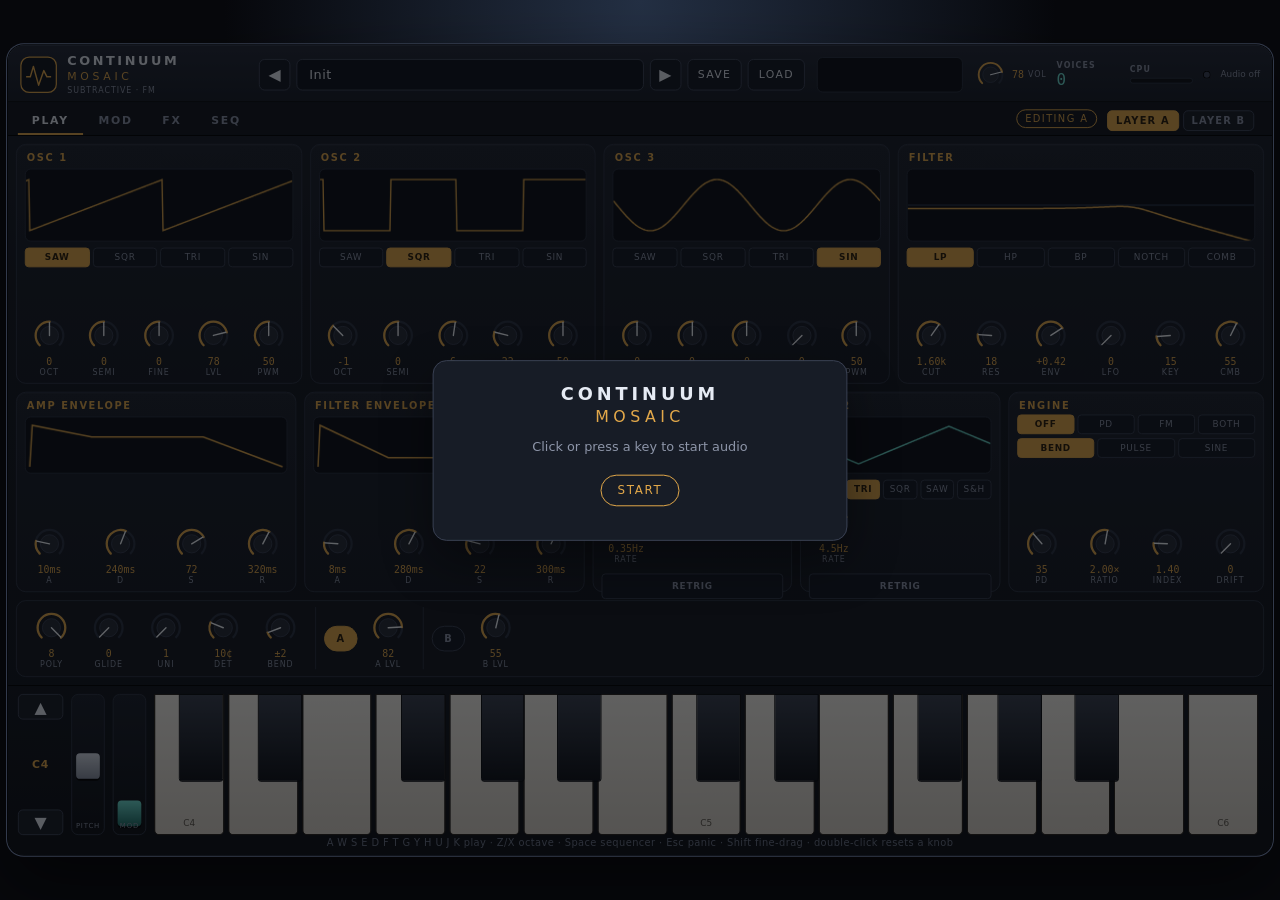
==== commit 321286a1: "Put the combined synth in index.html. The single page with the stylesheet, instrument, and presets i" ====
--- a/index.html
+++ b/index.html
@@ -1,6043 +1,3246 @@
 <!DOCTYPE html>
-
-<html lang="en"><head><script id="cm0241PrepaintTheme">(function(){try{var t=JSON.parse(localStorage.getItem('cm0231Theme')||'{}');var n=['midnight','nebula','chromatic'].includes(t.theme)?t.theme:'midnight';document.documentElement.setAttribute('data-cm-boot-theme',n);document.documentElement.setAttribute('data-cm-boot-reactive',t.reactive?'on':'off')}catch(e){document.documentElement.setAttribute('data-cm-boot-theme','midnight')}})();</script><meta charset="utf-8"/><meta content="width=device-width,initial-scale=1" name="viewport"/><title>Continuum Mosaic · Modular Mayhem</title><style>
-:root{color-scheme:dark;--bg:#0b1017;--panel:#1a2430;--edge:#394d5e;--gold:#efba65;--teal:#7de0ca;--txt:#e9f0f5;--space-1:4px;--space-2:8px;--space-3:12px;--space-4:16px;--space-5:24px;--radius-sm:6px;--radius-md:10px;--radius-lg:16px;--dock-height:110px}*{box-sizing:border-box}body{margin:0;background:var(--bg);color:var(--txt);font:14px system-ui,sans-serif}header{display:flex;gap:9px;align-items:center;flex-wrap:wrap;padding:14px 20px;background:#17212d;border-bottom:1px solid var(--edge)}h1{font-size:20px;margin:0 12px 0 0;letter-spacing:.06em}button,select,input{font:inherit}button,select{background:#283847;color:white;border:1px solid #526677;border-radius:6px;padding:7px 10px;cursor:pointer}button:hover{border-color:var(--gold)}button.active{background:#375c4d}#status{color:var(--teal);margin-left:auto}.intro{padding:11px 20px;color:#b9c6d2}.rack{position:relative;min-width:1600px;min-height:2280px;margin:0 16px 20px;border:1px solid #30414e;border-radius:12px;background:radial-gradient(ellipse at top,#17212d,#0b1017 70%);overflow:hidden}#svg{position:absolute;inset:0;width:100%;height:100%;z-index:1;pointer-events:none}#svg path{fill:none;stroke-width:3.5;pointer-events:stroke;cursor:pointer;filter:drop-shadow(0 1px 3px #000)}.module{position:absolute;z-index:2;width:255px;border:1px solid #526575;border-radius:10px;background:linear-gradient(150deg,#243444,#15202a);box-shadow:0 12px 28px #0008}.module h2{font-size:14px;letter-spacing:.07em;margin:0;padding:12px;background:#2a3947;border-radius:9px 9px 0 0;cursor:move;user-select:none}.module .inside{padding:10px 12px}.control{display:grid;grid-template-columns:78px 1fr 42px;align-items:center;gap:6px;margin:8px 0}.control output{text-align:right;color:var(--gold);font-size:12px}.control input[type=range]{width:100%;accent-color:var(--gold)}.control select{width:100%;padding:4px}.ports{display:flex;justify-content:space-between;gap:5px;flex-wrap:wrap;border-top:1px solid #3b4d5b;margin-top:12px;padding-top:11px}.port{display:inline-flex;align-items:center;gap:4px;background:#111b24;border:1px solid #65798a;border-radius:6px;padding:5px;font-size:10px;cursor:pointer;user-select:none}.port:before{content:'';width:11px;height:11px;border-radius:50%;border:2px solid currentColor}.port.out{color:var(--gold)}.port.in{color:var(--teal)}.port.selected{outline:2px solid white}.stepgrid{display:grid;grid-template-columns:repeat(8,1fr);gap:5px;margin:10px 0}.step{padding:8px 0;font-size:12px;position:relative}.step.on:after{content:'';position:absolute;bottom:2px;left:25%;width:50%;height:3px;background:var(--teal)}.step.playing{background:#8b622f}.step.chosen{outline:2px solid var(--gold)}.edit{background:#111b24;padding:8px;border-radius:7px}.small{font-size:11px;color:#b5c3ce;line-height:1.5}.transport{display:flex;gap:5px;flex-wrap:wrap}.transport button{font-size:11px;padding:6px}.meter{height:9px;border-radius:5px;background:#0c151d;overflow:hidden}.meter i{display:block;background:var(--teal);height:100%;width:0%}.legend{padding:0 20px 24px;color:#aebfca}.voiceA{border-top:3px solid #efba65}.voiceB{border-top:3px solid #80b8ff}.sectionLabel{position:absolute;z-index:0;color:#7c91a5;font-size:15px;letter-spacing:.25em;font-weight:700}body{overflow-x:hidden}.rackScroll{width:100%;overflow-x:auto;overflow-y:hidden;-webkit-overflow-scrolling:touch;overscroll-behavior-x:contain;padding-bottom:12px}.rack{width:1600px;min-width:1600px;max-width:none;overflow:visible;margin:0 0 16px 0}.rackNav{display:flex;align-items:center;gap:8px;padding:8px 16px;flex-wrap:wrap}.rackNav button{min-width:72px}.rackNav .small{flex:1;min-width:180px}@media(max-width:700px){header{padding:10px;gap:6px}h1{font-size:17px;width:100%}.intro{padding:9px 12px}.rackNav{padding:8px 12px}.rackScroll{border-top:1px solid #30414e;border-bottom:1px solid #30414e}}
-
-.drumPanel{margin:12px 16px 22px;padding:16px;border:1px solid #536878;border-radius:12px;background:linear-gradient(130deg,#243444,#121c25)}.drumEcho{margin:14px 0;padding:12px;border:1px solid #88744c;border-radius:9px;background:#1d242a}.drumEcho h3{margin:0 0 10px;font-size:13px;letter-spacing:.07em;color:#eac184}.drumPanel h2{margin:0 0 8px;font-size:18px}.drumGrid{display:grid;grid-template-columns:92px repeat(16,minmax(27px,1fr));gap:4px;align-items:center;min-width:660px}.drumGrid button{padding:8px 0;min-width:0;font-size:11px}.drumGrid button.hit{background:#8a6330;border-color:#efba65}.drumGrid button.now{outline:2px solid #7de0ca}.drumScroll{overflow-x:auto;padding:8px 0}.drumControls{display:flex;flex-wrap:wrap;gap:10px;align-items:center}.drumControls label{font-size:12px;color:#c9d5df}.drumControls input{width:100px;vertical-align:middle}
-.rhythm-editor{margin:16px 0;padding:12px 9px;border:2px solid #6b9e99;border-radius:9px;background:#132b31}.rhythm-editor>button{display:block;width:100%;margin:10px 0;padding:12px 6px;font-weight:700;border:2px solid #7de0ca}.rhythm-editor .stepgrid{gap:7px}.rhythm-editor .step{min-height:39px;touch-action:manipulation}.module{touch-action:pan-x pan-y}.module h2{touch-action:none;min-height:52px;display:flex;align-items:center;padding-right:34px;position:relative}.module h2:after{content:"⠿";position:absolute;right:12px;top:50%;transform:translateY(-50%);color:#efba65;font-size:24px}.module.dragging{z-index:8;box-shadow:0 18px 42px #000c;border-color:#efba65}@media(max-width:700px){.rackNav{position:sticky;top:0;z-index:9;background:#17212d}.rackNav button{min-height:44px}.rhythm-editor>button{font-size:13px}} .fxRack{margin:14px 16px 22px;padding:15px;border:1px solid #63868d;border-radius:12px;background:#172630}.fxRack h2{margin:0 0 8px;font-size:18px}.fxCards{display:grid;grid-template-columns:repeat(auto-fit,minmax(245px,1fr));gap:12px}.fxCard{padding:13px;border:1px solid #48606d;border-radius:10px;background:#1b2c38}.fxCard h3{font-size:14px;color:#efba65;margin:0 0 8px}.fxCard label{display:flex;justify-content:space-between;gap:8px;align-items:center;margin:9px 0;font-size:12px}.fxCard input{max-width:54%;accent-color:#efba65}.fxCard button{min-height:42px;width:100%;font-weight:bold}.fxCard p{font-size:11px;color:#b9c6d2;line-height:1.5}
-/* Continuum Mosaic identity: scoped to the masthead, leaving modular rack SVG and drag layout intact */
-.brandMasthead{background:linear-gradient(160deg,#111c27,#0d131c);border-bottom:1px solid #344350;padding:17px 14px 15px;text-align:center;display:flex;align-items:center;flex-direction:column;gap:3px}
-.brandMasthead svg{position:static;inset:auto;display:block;width:min(220px,62vw);height:56px;pointer-events:none;overflow:visible}
-
-.brandMasthead .brandContinuum{font-size:clamp(24px,6vw,36px);font-weight:500;letter-spacing:.17em;color:#edf3f6;line-height:1.12}
-.brandMasthead .brandMosaic{font-size:clamp(15px,3.7vw,20px);letter-spacing:.43em;padding-left:.43em;color:#a7bfc9;line-height:1.3}
-.brandMasthead .brandRule{width:170px;max-width:50vw;height:1px;background:#344350;margin:8px 0 4px}
-.brandMasthead .brandCredit{font-size:10px;letter-spacing:.18em;color:#a4b1bc}
-.brandMasthead .brandDescriptor{font-size:10px;color:#718897;letter-spacing:.04em;margin-top:4px}
-@media(max-width:700px){.brandMasthead{padding:12px 8px}.brandMasthead svg{height:44px}header{padding:10px 12px}}
-
-.earthPanel{margin:14px 16px;padding:17px;border:1px solid #a77b49;border-radius:13px;background:linear-gradient(130deg,#302b24,#131f24)}.earthPanel h2{color:#efc18a;margin:0 0 8px}.earthToolbar,.earthParams{display:flex;gap:9px;flex-wrap:wrap;align-items:center;margin:10px 0}.earthParams label{font-size:12px;color:#e1d5c5;display:flex;align-items:center;gap:4px}.earthParams input{width:90px}.earthLane{padding:10px 0;border-top:1px solid #5b5146}.earthLaneHead{display:flex;gap:8px;align-items:center;flex-wrap:wrap;margin-bottom:8px}.earthLaneHead strong{min-width:120px;color:#f1d6b5}.earthLaneHead label{font-size:12px}.earthLaneHead input[type=range]{width:82px}.earthSteps{display:grid;grid-template-columns:repeat(16,minmax(31px,1fr));gap:4px;min-width:620px}.earthSteps button{padding:9px 0;font-size:11px;min-width:0}.earthSteps button.hit{background:#846138;border-color:#efba65}.earthSteps button.now{outline:2px solid #80c6d6}.earthScroll{overflow-x:auto}.earthPanel button.active{background:#4e715c;border-color:#98c7a3}.earthNote{font-size:12px;color:#d1c0aa}
-
-.tonalPanel{margin:14px 16px;padding:17px;border:1px solid #6f8d91;border-radius:13px;background:linear-gradient(125deg,#172c30,#141b22);color:#e4ecea}.tonalPanel h2{color:#9fd7d1;margin:0 0 8px}.tonalControls{display:flex;flex-wrap:wrap;gap:10px;align-items:center;margin:12px 0}.tonalControls label{display:flex;flex-direction:column;gap:4px;font-size:12px}.tonalControls input[type=range]{width:115px}.tonalPanel button.active{background:#376b65;border-color:#9fd7d1}.tonalPads{position:relative;width:min(100%,350px);aspect-ratio:1;margin:14px auto;border-radius:50%;background:radial-gradient(circle at 40% 30%,#415d62,#17292c 75%);border:4px solid #648b89;box-shadow:inset 0 0 25px #091317,0 10px 28px #0005}.tonalPads button{position:absolute;transform:translate(-50%,-50%);width:18%;height:18%;padding:0;border-radius:50%;background:radial-gradient(circle at 35% 25%,#708f91,#31494c);border:1px solid #aac5bf;color:#fff;font-size:11px;touch-action:manipulation}.tonalPads button.centre{width:25%;height:25%;background:radial-gradient(circle at 35% 25%,#b9a783,#62533c);border:2px solid #dec9a0}.tonalPads button.selected{outline:3px solid #e7ca8c}.tonalPads button:active{background:#8faba7}.tonalSeqScroll{overflow-x:auto}.tonalSeq{display:grid;grid-template-columns:repeat(16,minmax(43px,1fr));gap:5px;min-width:760px}.tonalStep{display:flex;flex-direction:column;gap:5px;align-items:stretch}.tonalStep button{min-height:34px}.tonalStep button.on{background:#376b65;border-color:#9fd7d1}.tonalStep button.playing{outline:2px solid #e7ca8c}.tonalStep select{width:100%;font-size:11px;background:#20363a;color:#f0f4f2;border:1px solid #648b89;border-radius:5px}.tonalNote{font-size:12px;color:#c4d7d2}
-
-.resonanceAddon{margin-top:16px;padding:14px;border:1px solid #49ed95;border-radius:10px;background:#112325}.resonanceAddon h3{color:#a5ded2;margin:0 0 8px}.resonanceLanes{display:grid;gap:9px}.resonanceLane{display:flex;align-items:center;gap:10px;flex-wrap:wrap}.resonanceLane strong{min-width:115px;font-size:12px}.resonanceSteps{display:flex;gap:4px;flex-wrap:wrap}.resonanceSteps button{min-width:29px;height:33px;border:1px solid #4d6666;background:#202c30;color:#b9c9c8;border-radius:5px}.resonanceSteps button.on{background:#548e7f;color:#fff}.resonanceAddon .droneControls{margin:8px 0}
-
-/* Presentation-only clarity layer; Web Audio routing and draggable modules unchanged. */
-.synthLab{border-color:#ba9560;background:#211f24;margin-top:12px}
-.synthLab h2{color:#efba65}
-.synthLabCard{border-top:3px solid #efba65}
-.synthLabB{border-top-color:#80b8ff}
-.synthLab .fxCards{grid-template-columns:repeat(auto-fit,minmax(270px,1fr))}
-.signalFlowPanel{margin:12px 16px 22px;padding:16px;border:1px solid #4a7780;border-radius:12px;background:#152630}
-.signalFlowPanel h2{margin:0 0 9px;font-size:17px;letter-spacing:.06em;color:#9fd7d1}
-.signalFlowGrid{display:grid;grid-template-columns:repeat(auto-fit,minmax(165px,1fr));gap:9px;margin:14px 0}
-.signalSource{border:1px solid #4d6777;border-radius:8px;background:#213443;padding:12px;display:flex;flex-direction:column;gap:5px;min-height:78px}
-.signalSource strong{font-size:12px;letter-spacing:.04em}
-.signalSource span{font-size:11px;color:#b9c6d2;line-height:1.5}
-.flowDirection{text-align:center;color:#9fd7d1;margin:9px 0;font-size:12px}
-.flowDestination{border:1px solid #7de0ca;border-radius:8px;padding:13px;text-align:center;font-weight:700;letter-spacing:.05em;background:#1c3940}
-
-/* Handpan-inspired alternating pitch geography; only presentation changes. */
-.tonalPads .tonalGeometry{position:absolute;inset:0;width:100%;height:100%;pointer-events:none;z-index:0;opacity:.52}
-.tonalPads .tonalGeometry circle,.tonalPads .tonalGeometry path{fill:none;stroke:#b5d4cc;stroke-width:.55;vector-effect:non-scaling-stroke}
-.tonalPads .tonalGeometry .petal{stroke:#8fb7af;stroke-width:.8}
-.tonalPads button{z-index:1}
-
-/* Performance keyboard: isolated trigger controls, no changes to the existing patch graph. */
-.performanceKeyboard{margin:20px 12px 32px;padding:16px;border:1px solid #658c93;border-radius:13px;background:linear-gradient(140deg,#14252d,#151a24);color:#e3eff1}
-.performanceKeyboard h2{font-size:17px;color:#a8d9df;margin:0 0 7px}.keyboardTargets{display:flex;flex-wrap:wrap;gap:7px;margin:12px 0}.keyboardTargets label{display:flex;gap:5px;align-items:center;border:1px solid #526a72;border-radius:7px;padding:7px 9px;font-size:12px}.keyboardTargets input{accent-color:#75c9c3}.keyboardSettings{display:flex;align-items:center;flex-wrap:wrap;gap:12px;margin:10px 0}.keyboardSettings select{background:#263c43;color:white;padding:6px}.keyboardScroll{overflow-x:auto;overscroll-behavior-x:contain;padding-bottom:8px}.keyboardKeys{display:flex;position:relative;height:156px;width:max-content;touch-action:pan-x;user-select:none}.keyboardWhite{width:47px;height:154px;border:1px solid #65717c;border-radius:0 0 5px 5px;background:#e5e8e6;color:#27343c;position:relative;display:flex;align-items:end;justify-content:center;padding-bottom:12px;font-size:11px;touch-action:none}.keyboardWhite.pressed{background:#9accc9}.keyboardBlack{position:absolute;top:0;width:29px;height:94px;z-index:2;background:linear-gradient(#303b44,#10141a);border:1px solid #080c12;border-radius:0 0 4px 4px;color:white;touch-action:none}.keyboardBlack.pressed{background:#3e979c}.keyboardHint{font-size:12px;opacity:.75;margin-top:7px}
-.pitchEditor{display:grid;grid-template-columns:1fr 1fr;gap:8px;margin:12px 0;padding:10px;background:#102a32;border:1px solid #6b9e99;border-radius:8px}.pitchEditor label{display:flex;flex-direction:column;gap:5px;font-size:12px}.pitchEditor select{width:100%;min-height:42px}.pitchEditor strong{grid-column:1/-1;color:#efba65}.step.chosen{outline:2px solid #efba65}@media(max-width:700px){.pitchEditor{grid-template-columns:1fr 1fr}.pitchEditor select{font-size:16px}}
-</style><style>
-.dronePanel{margin:18px 12px;padding:16px;border:1px solid #49ed95;border-radius:12px;background:linear-gradient(135deg,#211d19,#151b21);color:#e9e2d2}.dronePanel h2{color:#e8bd7c;font-size:17px;letter-spacing:.08em}.droneControls{display:flex;flex-wrap:wrap;align-items:center;gap:12px;margin:12px 0}.droneControls label{display:flex;flex-direction:column;gap:5px;font-size:12px}.droneControls input[type=range]{width:120px}.droneGrid{display:grid;grid-template-columns:repeat(16,minmax(30px,1fr));gap:5px;min-width:560px}.droneGrid button{min-height:42px;border:1px solid #67553d;background:#292d30;color:#b9c3c7;border-radius:6px}.droneGrid button.on{background:#997447;color:#fff}.droneGrid button.playing{outline:2px solid #e8d6a7}.droneScroll{overflow-x:auto}.dronePanel button.active{background:#936b35;color:#fff}.dronePanel .small{font-size:12px;opacity:.8}
-</style><style>
-.scenePanel{margin:14px 12px;padding:16px;border:1px solid #517879;border-radius:13px;background:linear-gradient(120deg,#152b31,#20262d);color:#e3f2ed}.scenePanel h2{margin:0 0 8px;font-size:17px;letter-spacing:.08em}.sceneButtons{display:flex;flex-wrap:wrap;gap:9px;margin:12px 0}.sceneButtons button{border:1px solid #698b8a;border-radius:9px;background:#263e45;color:#e5f6ef;padding:12px 15px;cursor:pointer;font-weight:700}.sceneButtons button.chosen{background:#b1d7c8;color:#10272c}.scenePanel p{font-size:13px;line-height:1.5;color:#b9d2ce;margin:6px 0}.scenePanel .sceneStatus{font-weight:700;color:#e7dfb0}
+<html lang="en" style="background-color:#07080c">
+<head>
+<meta charset="utf-8">
+<meta name="viewport" content="width=device-width, initial-scale=1">
+<title>Continuum Mosaic</title>
+<link rel="icon" href="data:image/svg+xml,%3Csvg xmlns='http://www.w3.org/2000/svg' viewBox='0 0 16 16'%3E%3Crect fill='%2310141c' width='16' height='16'/%3E%3Cpath d='M1 8h2l2-4 2 8 2-4h2' fill='none' stroke='%23e2a84a' stroke-width='1.2'/%3E%3C/svg%3E">
+<style>
+:root {
+  color-scheme: dark;
+  --bg: #07080c;
+  --chassis: #141820;
+  --panel: #181c26;
+  --line: #2c3344;
+  --line-2: #3c4558;
+  --text: #e6ebf4;
+  --dim: #8d95a8;
+  --amber: #e2a84a;
+  --cyan: #6ee0d2;
+  --blue: #8eb7ff;
+  --danger: #e07a7a;
+  --font: "Segoe UI", "Avenir Next", "Helvetica Neue", system-ui, sans-serif;
+  --mono: "SF Mono", ui-monospace, "Cascadia Mono", monospace;
+}
+
+* { box-sizing: border-box; }
+html, body { height: 100%; background-color: #07080c; }
+body {
+  margin: 0;
+  background-color: #07080c;
+  background-image: radial-gradient(ellipse at 50% 0%, #243044 0%, transparent 46%);
+  color: var(--text);
+  font-family: var(--font);
+  overflow: hidden;
+}
+button, input, select { font: inherit; color: inherit; }
+button { cursor: pointer; }
+button:focus-visible, .knob:focus-visible, select:focus-visible {
+  outline: 1px solid var(--accent, var(--amber));
+  outline-offset: 2px;
+}
+
+#stage {
+  height: 100%;
+  display: grid;
+  place-items: center;
+  overflow: hidden;
+}
+
+.plugin {
+  --accent: var(--amber);
+  --accent-ink: #2a1c08;
+  width: 1280px;
+  height: 820px;
+  flex: none;
+  transform-origin: center center;
+  display: grid;
+  grid-template-rows: 58px 34px minmax(0, 1fr) 172px;
+  border-radius: 16px;
+  background-color: #141820;
+  background-image: linear-gradient(180deg, #1d222d 0%, #141820 28%, #10141b 100%);
+  box-shadow:
+    0 0 0 1px #050608,
+    0 0 0 2px #343c4e,
+    0 28px 70px rgba(0, 0, 0, .55),
+    inset 0 1px 0 rgba(255, 255, 255, .07);
+  position: relative;
+  user-select: none;
+  overflow: hidden;
+}
+.plugin.layer-b { --accent: var(--blue); --accent-ink: #0d1830; }
+
+header.top {
+  display: grid;
+  grid-template-columns: 230px minmax(0, 1fr) auto;
+  gap: 12px;
+  align-items: center;
+  padding: 8px 12px 6px;
+  border-bottom: 1px solid #000;
+  background: linear-gradient(180deg, #222836, #171c26);
+}
+.brand { display: flex; gap: 10px; align-items: center; min-width: 0; }
+.brand svg { width: 38px; height: 38px; flex: none; }
+.brand strong, .brand em {
+  display: block;
+  font-style: normal;
+  letter-spacing: .2em;
+  line-height: 1.05;
+}
+.brand strong { font-size: 13px; font-weight: 650; }
+.brand em { font-size: 11px; letter-spacing: .34em; color: var(--accent); margin-top: 3px; }
+.brand small { display: block; margin-top: 3px; color: var(--dim); letter-spacing: .12em; font-size: 8px; }
+
+.presets { display: flex; align-items: center; gap: 6px; min-width: 0; position: relative; }
+.presets .nav, .presets .texty {
+  height: 32px;
+  border-radius: 6px;
+  border: 1px solid var(--line-2);
+  background: #121722;
+  color: var(--text);
+}
+.presets .nav { width: 32px; }
+.preset-name {
+  flex: 1;
+  min-width: 0;
+  height: 32px;
+  text-align: left;
+  padding: 0 12px;
+  border-radius: 6px;
+  border: 1px solid var(--line-2);
+  background: #0e131c;
+  color: var(--text);
+  font-size: 13px;
+  letter-spacing: .04em;
+  white-space: nowrap;
+  overflow: hidden;
+  text-overflow: ellipsis;
+}
+.presets .texty { padding: 0 10px; font-size: 11px; letter-spacing: .12em; text-transform: uppercase; }
+.menu {
+  position: absolute;
+  z-index: 4;
+  top: 38px;
+  left: 38px;
+  right: 118px;
+  max-height: 320px;
+  overflow: auto;
+  background: #121722;
+  border: 1px solid var(--line-2);
+  border-radius: 8px;
+  box-shadow: 0 16px 40px rgba(0, 0, 0, .45);
+  padding: 6px;
+}
+.menu[hidden] { display: none; }
+.menu button {
+  width: 100%;
+  text-align: left;
+  background: transparent;
+  border: 0;
+  color: var(--text);
+  padding: 7px 8px;
+  border-radius: 5px;
+  display: flex;
+  justify-content: space-between;
+  gap: 8px;
+  font-size: 12px;
+}
+.menu button.on, .menu button:hover { background: #243044; }
+.menu .tag { color: var(--dim); font-size: 9px; letter-spacing: .12em; }
+.menu .kill { color: var(--danger); border: 0; background: transparent; padding: 0 4px; }
+.menu .group {
+  margin: 8px 6px 4px;
+  color: var(--dim);
+  font-size: 9px;
+  letter-spacing: .16em;
+}
+
+.meters { display: flex; align-items: center; gap: 10px; }
+.scope {
+  width: 148px;
+  height: 36px;
+  background: #0b0e14;
+  border-radius: 6px;
+  border: 1px solid #293140;
+  display: block;
+}
+.master-knob { width: auto; }
+.master-knob .knob {
+  width: auto;
+  flex-direction: row;
+  align-items: center;
+  gap: 4px;
+}
+.master-knob .knob svg { width: 36px; height: 36px; }
+.voicebox, .cpubox { min-width: 64px; }
+.voicebox b, .cpubox b {
+  display: block;
+  font-size: 8px;
+  letter-spacing: .14em;
+  color: var(--dim);
+  font-weight: 600;
+}
+.voicebox span { font-family: var(--mono); font-size: 16px; color: var(--cyan); }
+.meter {
+  margin-top: 4px;
+  height: 6px;
+  border-radius: 99px;
+  background: #0c1016;
+  overflow: hidden;
+  border: 1px solid #2a3344;
+}
+.meter i {
+  display: block;
+  height: 100%;
+  width: 0%;
+  background: linear-gradient(90deg, var(--cyan), var(--amber));
+}
+.midi-dot {
+  width: 8px;
+  height: 8px;
+  border-radius: 50%;
+  background: #3a4254;
+  box-shadow: inset 0 0 0 1px #000;
+}
+.midi-dot.live { background: var(--cyan); box-shadow: 0 0 8px var(--cyan); }
+.status { font-size: 9px; color: var(--dim); max-width: 90px; line-height: 1.2; }
+
+.tabs {
+  display: flex;
+  align-items: end;
+  gap: 2px;
+  padding: 0 10px;
+  border-bottom: 1px solid #000;
+  background: #12161e;
+}
+.tabs button {
+  background: transparent;
+  border: 0;
+  border-bottom: 2px solid transparent;
+  color: var(--dim);
+  letter-spacing: .16em;
+  font-size: 11px;
+  font-weight: 700;
+  padding: 8px 14px 6px;
+}
+.tabs button.on { color: var(--text); border-bottom-color: var(--accent); }
+.tabs .spacer { flex: 1; }
+.chip {
+  align-self: center;
+  font-size: 10px;
+  letter-spacing: .14em;
+  color: var(--accent);
+  border: 1px solid var(--accent);
+  border-radius: 99px;
+  padding: 3px 8px;
+  margin-right: 8px;
+}
+.layer-edit { display: flex; gap: 4px; padding-right: 8px; }
+.layer-edit button {
+  border: 1px solid var(--line-2);
+  background: #171c26;
+  border-radius: 5px;
+  padding: 4px 8px;
+  letter-spacing: .12em;
+  font-size: 10px;
+  margin-bottom: 4px;
+}
+.layer-edit button.on { background: var(--accent); color: var(--accent-ink); border-color: var(--accent); }
+
+.pages { min-height: 0; overflow: hidden; }
+.page { display: none; height: 100%; min-height: 0; }
+.page.on { display: grid; }
+.page-play {
+  grid-template-rows: minmax(0, 1.2fr) minmax(0, 1fr) 78px;
+  gap: 8px;
+  padding: 8px;
+}
+.row { display: grid; gap: 8px; min-height: 0; }
+.osc-row { grid-template-columns: 1fr 1fr 1fr 1.28fr; }
+.env-row { grid-template-columns: 1.15fr 1.15fr .82fr .82fr 1.05fr; }
+
+.panel {
+  min-width: 0;
+  min-height: 0;
+  background: linear-gradient(180deg, #1c212c, #151922);
+  border: 1px solid var(--line);
+  border-radius: 10px;
+  box-shadow: inset 0 1px 0 rgba(255, 255, 255, .04);
+  display: flex;
+  flex-direction: column;
+}
+.panel h3 {
+  margin: 0;
+  padding: 7px 10px 0;
+  font-size: 10px;
+  letter-spacing: .16em;
+  font-weight: 700;
+  color: var(--accent);
+  display: flex;
+  justify-content: space-between;
+  align-items: center;
+}
+.panel h3 span { color: var(--dim); font-weight: 500; letter-spacing: .08em; }
+canvas.display {
+  width: calc(100% - 16px);
+  margin: 6px 8px 2px;
+  height: 74px;
+  background: #0b0e14;
+  border-radius: 6px;
+  border: 1px solid #262d3c;
+  display: block;
+}
+.env-panel canvas.display, .lfo-panel canvas.display { height: 58px; }
+.segs {
+  display: flex;
+  gap: 3px;
+  padding: 4px 8px 0;
+}
+.segs button {
+  flex: 1;
+  min-width: 0;
+  border: 1px solid #343c4e;
+  background: #121722;
+  color: var(--dim);
+  border-radius: 4px;
+  font-size: 9px;
+  letter-spacing: .08em;
+  padding: 4px 0;
+}
+.segs button.on {
+  color: var(--accent-ink);
+  background: var(--accent);
+  border-color: var(--accent);
+  font-weight: 700;
+}
+.knobs {
+  display: flex;
+  justify-content: space-between;
+  gap: 2px;
+  padding: 2px 6px 6px;
+  margin-top: auto;
+}
+.knob {
+  width: 54px;
+  display: flex;
+  flex-direction: column;
+  align-items: center;
+  touch-action: none;
+  cursor: ns-resize;
+}
+.knob svg { width: 42px; height: 42px; display: block; }
+.knob .track, .knob .arc { fill: none; stroke-width: 2.6; }
+.knob .track { stroke: #2a3142; }
+.knob .arc { stroke: var(--accent); stroke-linecap: round; }
+.knob .cap { fill: #242a36; stroke: #3a4254; stroke-width: 1; }
+.knob .needle { stroke: #f4f7fb; stroke-width: 1.6; stroke-linecap: round; }
+.kv {
+  font-family: var(--mono);
+  font-size: 10px;
+  color: var(--accent);
+  min-height: 12px;
+  line-height: 1.1;
+}
+.kl {
+  font-size: 8px;
+  letter-spacing: .12em;
+  color: var(--dim);
+  text-align: center;
+}
+
+.voice {
+  display: flex;
+  align-items: center;
+  gap: 8px;
+  padding: 4px 8px;
+  border: 1px solid var(--line);
+  border-radius: 10px;
+  background: #141820;
+  min-width: 0;
+}
+.voice .group {
+  display: flex;
+  align-items: center;
+  gap: 4px;
+  padding-right: 8px;
+  border-right: 1px solid #2a3142;
+}
+.voice .group:last-child { border-right: 0; }
+.switch {
+  border: 1px solid #3a4254;
+  background: #121722;
+  color: var(--dim);
+  border-radius: 99px;
+  min-width: 34px;
+  height: 26px;
+  padding: 0 8px;
+  letter-spacing: .08em;
+  font-size: 10px;
+  font-weight: 700;
+}
+.switch.on { background: var(--accent); color: var(--accent-ink); border-color: var(--accent); }
+
+.page-mod, .page-fx, .page-seq { padding: 8px; align-content: stretch; }
+.page-mod { grid-template-rows: auto minmax(0, 1fr); gap: 8px; }
+.mod-head { display: flex; gap: 8px; }
+.mod-head .panel { flex: 1; }
+.matrix {
+  min-height: 0;
+  overflow: auto;
+  border: 1px solid var(--line);
+  border-radius: 10px;
+  background: #141820;
+}
+.matrix header, .mod-row {
+  display: grid;
+  grid-template-columns: 28px 1.2fr 16px 1.2fr 112px 88px;
+  gap: 8px;
+  align-items: center;
+  padding: 6px 10px;
+}
+.matrix header {
+  position: sticky;
+  top: 0;
+  z-index: 2;
+  background: #141820;
+  color: var(--dim);
+  font-size: 9px;
+  letter-spacing: .14em;
+  border-bottom: 1px solid var(--line);
+}
+.mod-row { border-bottom: 1px solid #222836; }
+.mod-row .knob {
+  width: auto;
+  flex-direction: row;
+  align-items: center;
+  gap: 3px;
+}
+.mod-row .knob svg { width: 28px; height: 28px; }
+.mod-row .arrow { color: var(--accent); text-align: center; }
+.note {
+  color: var(--dim);
+  font-size: 11px;
+  line-height: 1.45;
+  padding: 8px 10px 10px;
+}
+
+.page-fx {
+  grid-template-columns: repeat(4, 1fr);
+  grid-template-rows: 1fr 1fr;
+  gap: 8px;
+}
+.fx-card .knobs { margin-top: 8px; }
+.fx-card p { margin: 4px 10px 0; color: var(--dim); font-size: 10px; line-height: 1.35; }
+.fx-top { display: flex; justify-content: space-between; align-items: center; padding-right: 8px; }
+
+.page-seq { grid-template-rows: auto minmax(0, 1fr) auto; gap: 8px; }
+.transport {
+  display: flex;
+  align-items: center;
+  gap: 8px;
+  padding: 6px 8px;
+  border: 1px solid var(--line);
+  border-radius: 10px;
+  background: #141820;
+}
+.play {
+  width: 64px;
+  height: 32px;
+  border-radius: 6px;
+  border: 1px solid var(--accent);
+  background: transparent;
+  color: var(--accent);
+  letter-spacing: .12em;
+  font-weight: 800;
+}
+.play.on { background: var(--accent); color: var(--accent-ink); }
+select.slim {
+  background: #10141c;
+  border: 1px solid #3a4254;
+  border-radius: 5px;
+  padding: 5px 6px;
+  font-size: 11px;
+}
+.steps {
+  display: grid;
+  grid-template-columns: repeat(16, minmax(0, 1fr));
+  gap: 4px;
+  min-height: 0;
+}
+.step { display: flex; flex-direction: column; gap: 3px; min-width: 0; }
+.lane {
+  position: relative;
+  flex: 1;
+  min-height: 180px;
+  background: linear-gradient(#10141c, #0c1016);
+  border: 1px solid #2a3142;
+  border-radius: 5px;
+  touch-action: none;
+  cursor: ns-resize;
+}
+.bar {
+  position: absolute;
+  left: 3px;
+  right: 3px;
+  bottom: 3px;
+  border-radius: 3px;
+  background: linear-gradient(var(--accent), #6d5424);
+  pointer-events: none;
+  min-height: 2px;
+}
+.plugin.layer-b .bar { background: linear-gradient(var(--blue), #2a3d66); }
+.step .nm {
+  position: absolute;
+  left: 0;
+  right: 0;
+  top: 4px;
+  text-align: center;
+  font-size: 9px;
+  font-style: normal;
+  letter-spacing: .04em;
+  color: #d5dbe6;
+  pointer-events: none;
+}
+.step.off .bar { opacity: .28; }
+.step.now .lane { border-color: var(--cyan); box-shadow: inset 0 0 0 1px var(--cyan); }
+.step.dim { opacity: .38; }
+.mini {
+  border: 1px solid #343c4e;
+  background: #121722;
+  color: var(--dim);
+  border-radius: 3px;
+  font-size: 8px;
+  letter-spacing: .06em;
+  padding: 3px 0;
+}
+.mini.on { color: var(--accent-ink); background: var(--accent); border-color: var(--accent); font-weight: 700; }
+.gate-row { display: flex; align-items: center; gap: 6px; }
+.gate-row .slots { display: grid; grid-template-columns: repeat(16, minmax(0, 1fr)); gap: 4px; flex: 1; }
+.gate-row .slots button { height: 22px; }
+
+footer.bed {
+  display: grid;
+  grid-template-rows: minmax(0, 1fr) 18px;
+  border-top: 1px solid #000;
+  background: linear-gradient(#12161e, #0c0f14);
+  min-height: 0;
+}
+.bed-main {
+  display: grid;
+  grid-template-columns: 46px 34px 34px minmax(0, 1fr);
+  gap: 8px;
+  padding: 8px 10px 2px;
+  min-height: 0;
+}
+.oct { display: flex; flex-direction: column; align-items: center; justify-content: space-between; }
+.oct button {
+  width: 100%;
+  height: 26px;
+  border-radius: 5px;
+  border: 1px solid #3a4254;
+  background: #171c26;
+}
+.oct b { font-size: 11px; letter-spacing: .08em; color: var(--accent); }
+.wheel {
+  position: relative;
+  border-radius: 7px;
+  border: 1px solid #2c3344;
+  background: linear-gradient(#1a1f2a, #0c0f14);
+  touch-action: none;
+  overflow: hidden;
+}
+.wheel-cap {
+  position: absolute;
+  left: 4px;
+  right: 4px;
+  height: 18%;
+  border-radius: 4px;
+  background: linear-gradient(#d7dde8, #8b93a3);
+  box-shadow: 0 2px 0 #000;
+}
+.wheel.mod .wheel-cap { background: linear-gradient(var(--cyan), #1e6d66); }
+.wheel span {
+  position: absolute;
+  left: 0;
+  right: 0;
+  bottom: 4px;
+  text-align: center;
+  font-size: 7px;
+  letter-spacing: .12em;
+  color: var(--dim);
+}
+.keys { position: relative; height: 100%; touch-action: none; }
+.white, .black {
+  position: absolute;
+  top: 0;
+  border: 0;
+  padding: 0;
+}
+.white {
+  height: 100%;
+  border-radius: 0 0 5px 5px;
+  background: linear-gradient(#f6f3ec, #d9d3c8);
+  border: 1px solid #2a241c;
+  color: #5c564c;
+  z-index: 1;
+  font-size: 9px;
+}
+.white.on { background: linear-gradient(#c8f6f0, #7dcec6); color: #10302c; }
+.black {
+  height: 62%;
+  border-radius: 0 0 3px 3px;
+  background: linear-gradient(#3a4150, #0d1016);
+  border: 1px solid #07090d;
+  z-index: 2;
+}
+.black.on { background: linear-gradient(#1c7a72, #0c2c2a); }
+.key-label {
+  position: absolute;
+  bottom: 6px;
+  left: 0;
+  right: 0;
+  text-align: center;
+  pointer-events: none;
+}
+.hint {
+  text-align: center;
+  color: #6d7588;
+  font-size: 10px;
+  letter-spacing: .04em;
+}
+
+.overlay, .modal {
+  position: absolute;
+  inset: 0;
+  z-index: 6;
+  display: grid;
+  place-items: center;
+  background: rgba(5, 7, 10, .62);
+}
+.overlay[hidden], .modal[hidden] { display: none; }
+.overlay-card, .dialog {
+  width: min(420px, 80%);
+  text-align: center;
+  background: #171c26;
+  border: 1px solid #3a4254;
+  border-radius: 14px;
+  padding: 22px 20px;
+  box-shadow: 0 20px 50px rgba(0, 0, 0, .4);
+}
+.overlay-card strong { letter-spacing: .22em; font-size: 18px; }
+.overlay-card em { display: block; margin-top: 4px; font-style: normal; letter-spacing: .28em; color: var(--accent); }
+.overlay-card p { color: var(--dim); font-size: 13px; }
+.overlay-card button, .dialog button {
+  margin-top: 8px;
+  border-radius: 999px;
+  border: 1px solid var(--accent);
+  background: transparent;
+  color: var(--accent);
+  padding: 8px 16px;
+  letter-spacing: .14em;
+  font-size: 12px;
+}
+.dialog { text-align: left; }
+.dialog h3 { margin: 0 0 8px; letter-spacing: .12em; font-size: 13px; }
+.dialog input {
+  width: 100%;
+  background: #0e131c;
+  border: 1px solid #3a4254;
+  border-radius: 6px;
+  padding: 8px 10px;
+}
+.dialog .actions { display: flex; justify-content: flex-end; gap: 8px; }
+.boot-error { color: var(--danger); font-size: 12px; min-height: 1em; }
+
 </style>
-<style>
-.midiHost{margin:14px 16px;padding:17px;border:1px solid #79a8a2;border-radius:12px;background:linear-gradient(130deg,#173238,#141d28)}
-.midiHost h2{margin:0 0 9px;color:#9fdfd3;font-size:18px}
-.midiHost .midiRows{display:grid;grid-template-columns:repeat(auto-fit,minmax(240px,1fr));gap:12px}
-.midiHost .midiCard{background:#1c2d39;border:1px solid #4d6972;border-radius:9px;padding:12px}
-.midiHost label{display:flex;justify-content:space-between;align-items:center;gap:8px;margin:9px 0;font-size:12px}
-.midiHost select{max-width:65%;min-width:125px}
-.midiHost .midiButtons{display:flex;gap:8px;flex-wrap:wrap;margin:12px 0}
-.midiHost .midiLog{font:12px monospace;color:#a7d9cf;min-height:18px}
-</style>
-<style>
-.microStepGroup{display:flex;align-items:center;justify-content:center;gap:2px;padding:3px;border:1px solid #435b62;border-radius:6px;min-width:68px}
-.microStepGroup.now{outline:2px solid #e0b76d}
-.microStepGroup button{flex:1;min-width:12px;padding:7px 2px;font-size:10px;border-radius:3px}
-.microStepGroup button.hit{background:#328f84;color:#fff}
-.microEarthSteps{display:grid!important;grid-template-columns:repeat(16,minmax(72px,1fr))!important;gap:5px;min-width:1230px}
-.microEarthSteps .microStepGroup{position:relative;padding-top:20px}
-.microStepNumber{position:absolute;top:2px;left:5px;font-size:10px;opacity:.8}
-.drumGrid{min-width:1350px}
-
-/* V13: eight real substeps per 16th-note tick; horizontal scroll preserves tap targets. */
-.drumGrid{min-width:2150px!important}.microEarthSteps{grid-template-columns:repeat(16,minmax(124px,1fr))!important;min-width:2100px!important}.microStepGroup{min-width:116px;gap:1px!important;padding-left:2px!important;padding-right:2px!important}.microStepGroup button{min-width:12px!important;padding:7px 1px!important;font-size:9px!important}
-</style><style>.presetBank{display:flex;align-items:center;flex-wrap:wrap;gap:8px;margin:12px 0}.presetBank label{font-weight:700;font-size:12px;letter-spacing:.07em}.presetBank select{min-width:220px;max-width:100%;padding:9px}.presetBank button{padding:9px}.presetBank button,.presetBank select{cursor:pointer}</style><style>#spectralPanel{margin-top:12px}.spectralHeader{display:flex;align-items:center;justify-content:space-between;gap:12px;flex-wrap:wrap}.spectralHeader h2{margin:0}.spectralModes{display:flex;gap:6px;flex-wrap:wrap}.spectralModes button{padding:8px 11px;cursor:pointer}.spectralModes button.active{background:#367e92;color:white}#spectralCanvas{display:block;width:100%;height:220px;border-radius:12px;background:linear-gradient(180deg,#111f30,#080e18);border:1px solid #426071;touch-action:pan-y}#sonicJourneyPanel{margin-top:12px}</style><style id="recoveryStage03PitchStyles">
-.pitchStepCell{display:flex;flex-direction:column;gap:5px;min-width:0;border:1px solid #465366;border-radius:8px;padding:4px;background:#151d28}.pitchStepCell.chosen{border-color:#e5bc68}.pitchStepCell.playing{box-shadow:0 0 0 2px #7bc5db inset}.pitchStepCell button{width:100%;min-width:0;white-space:nowrap;font-size:11px;padding:8px 3px;touch-action:manipulation}.pitchGate{background:#242b35;color:#bac7d4}.pitchGate.on{background:#225e52;color:#fff}.pitchChoose{background:#34445b;color:#fff;font-weight:700}.stepPitchOverlay{position:fixed;inset:0;background:rgba(0,0,0,.78);z-index:99999;display:flex;align-items:center;justify-content:center;padding:16px}.stepPitchDialog{width:min(430px,100%);max-height:90vh;overflow:auto;background:#17202b;color:#fff;border:1px solid #8297ac;border-radius:15px;padding:20px;box-shadow:0 16px 50px #000}.pitchDialogHeader,.pitchDialogFooter{display:flex;justify-content:space-between;align-items:center;gap:8px}.stepPitchDialog label{display:block;margin:15px 0;font-weight:700}.stepPitchDialog select{display:block;width:100%;font-size:20px;padding:13px;background:#27374a;color:#fff;border:1px solid #91a6b9;border-radius:8px;margin-top:6px}.stepPitchDialog button{padding:12px;border-radius:8px;cursor:pointer}.stepPitchDialog [data-done]{width:100%;background:#3d7466;color:white;font-weight:bold;margin-top:16px}.stepPitchDialog p{font-size:13px;color:#b9c9d9}.pitchDialogFooter button{font-size:12px;flex:1}.pitchDialogFooter b{white-space:nowrap}
-</style>
-<style>
-#earthPerformancePads{border-color:#a77b49;background:linear-gradient(130deg,#302b24,#131f24)}
-#earthPerformancePads h3{color:#efc18a}
-</style>
-<style>
-/* Stage 25c: subdued keyboard expression, original keyboard remains prominent */
-.performanceKeyboard .keyboardExpressionPanel{margin:8px 0 12px;padding:8px 10px;border:1px solid #36515b;border-radius:8px;background:#192a32;color:#d8e9ea;box-shadow:none}
-.exprHeader{display:flex;align-items:baseline;gap:10px;margin-bottom:5px}
-.keyboardExpressionPanel .exprHeader span:first-child{font-size:10px;font-weight:700;letter-spacing:.12em;color:#9bc9ce}
-.exprSub{font-size:10px;opacity:.65}
-.exprQuick{display:flex;align-items:center;flex-wrap:wrap;gap:12px}
-.exprQuick label{display:flex;align-items:center;gap:8px;font-size:11px}
-.exprQuick input[type=range]{width:clamp(105px,17vw,190px);accent-color:#75b5b5}
-.exprQuick output{min-width:24px;font-size:10px;opacity:.75}
-.exprAdvanced{margin-top:6px!important;font-size:11px}
-.exprAdvanced summary{font-size:11px;opacity:.8;cursor:pointer}
-.exprAdvanced summary span{opacity:.65;margin-left:8px}
-.exprAdvanced .keyboardExpressionGrid{padding:10px 2px 3px;grid-template-columns:repeat(auto-fit,minmax(145px,1fr))}
-.exprNote{font-size:11px;opacity:.7}
-@media(max-width:600px){.exprAdvanced summary span{display:none}.exprQuick{gap:8px}}
-</style><style id="didgStyle">.didgLab{margin-top:14px;padding:12px;border:1px solid #49ed95;border-radius:11px;background:#152524}.didgLab>summary{cursor:pointer;color:#bfe5ce;font-weight:750;letter-spacing:.055em}.didgTag{font-size:10px;font-weight:500;opacity:.7;margin-left:8px}.didgScroll{overflow-x:auto}.didgStepGrid{display:grid;grid-template-columns:repeat(16,minmax(100px,1fr));gap:6px;min-width:1640px;margin:12px 0}.didgStep{padding:7px;border:1px solid #455d58;border-radius:8px;background:#1c302e;display:flex;flex-direction:column;gap:6px}.didgStep.playing{outline:2px solid #c8e8b5}.didgStep strong{font-size:11px;color:#c1d8ca}.didgStep select{max-width:100%;background:#233e39;color:#e1efe8;border:1px solid #536b61;padding:5px;border-radius:4px;font-size:11px}.didgLab .droneControls input[type=range]{width:105px}.didgLab output{font-size:11px;color:#b9d6c2}</style><style>
-/* Stage 29f: only group existing instrument panels; preserve original handpan rendering. */
-#cm29fEarthFamily{margin:16px 0 22px;padding:14px;border:1px solid rgba(89,176,145,.28);border-radius:16px}
-#cm29fEarthFamily>h2{margin:0 0 12px;font-size:1.08rem;letter-spacing:.05em}
-#cm29fEarthFamily>#tonalPanel{margin:0 0 16px}
-#cm29fEarthFamily>#cm29{margin:0}
-</style><style id="stage29iMacroStyle">#rack .cm29iEmbedded{position:relative;margin:12px 0 2px;padding:9px;border:1px solid #537f83;border-radius:9px;background:#14282d;color:#e1f1ed}#rack .cm29iEmbedded summary{cursor:pointer;font-weight:750;font-size:12px;letter-spacing:.03em}#rack .cm29iEmbedded .macroCard{padding:7px 0 0}#rack .cm29iEmbedded label{display:flex;justify-content:space-between;align-items:center;gap:6px;margin:7px 0;font-size:11px}#rack .cm29iEmbedded input[type=range]{width:90px;max-width:42%;accent-color:#78c7b5}#rack .cm29iEmbedded select{background:#213d42;color:#e2f2ef;border:1px solid #53757a;border-radius:5px;padding:4px;max-width:50%}#rack .cm29iEmbedded output{font-variant-numeric:tabular-nums}#rack .cm29iEmbedded .macroInfo{font-size:10px;opacity:.7;margin-top:9px}</style><style id="stage29kStepStyle">.cm29kEditor{margin:12px 0;padding:10px;border:1px solid #527e76;border-radius:9px;background:#172d30}.cm29kTabs{display:flex;gap:6px;margin:10px 0}.cm29kTabs button{flex:1;border:1px solid #597e7c;border-radius:5px;background:#243b3f;color:#cbdcd9;padding:7px;cursor:pointer}.cm29kTabs button.chosen{background:#416e67;color:#fff}.cm29kBars{display:grid;grid-template-columns:repeat(16,minmax(0,1fr));gap:3px;height:115px;align-items:end}.cm29kBar{height:100%;border:0;background:#203d40;border-radius:3px;display:flex;align-items:end;padding:0;overflow:hidden;cursor:pointer}.cm29kBar span{width:100%;background:#65baa4;min-height:2px}.cm29kBar.res span{background:#c9a76e}.cm29kBar.selected{outline:2px solid #e0e9dd;outline-offset:0}.cm29kEdit{display:flex;align-items:center;gap:8px;margin:12px 0 4px}.cm29kEdit input{flex:1;min-width:0}.cm29kEdit span{white-space:nowrap;font-size:10px}.cm29kEdit output{min-width:35px;text-align:right}.cm29kEditor>strong{font-size:11px;letter-spacing:.06em}@media(max-width:550px){.cm29kBars{gap:2px;height:90px}}</style><style id="stage29lStyle">.cm29lEditor{margin:12px 0}.cm29lHeading{display:flex;justify-content:space-between;align-items:center;gap:10px;margin-bottom:10px}.cm29lHeading strong{font-size:12px;letter-spacing:.07em}.cm29lHeading label{display:flex;gap:7px;align-items:center;font-size:12px}.cm29lEditor .cm29kBar.playing{outline:2px solid #f0c98b;outline-offset:-2px}.cm29lEditor[id$="q"]{border-color:#967a52}.cm29lEditor[id$="q"] .cm29kBar span{background:#c9a76e}</style><style id="stage29mVisibleEditors">/* Stage 29m: presentation-only adjustment; leave audio/control scripts intact. */
-#rack .cm29iEmbedded{display:block!important;position:relative!important;overflow:visible!important;height:auto!important;max-height:none!important;min-height:0!important;clear:both;z-index:auto!important}
-#rack .cm29iEmbedded .macroCard{display:block!important;position:relative;overflow:visible;height:auto;max-height:none}
-#rack .cm29iEmbedded .cm29mTitle{font-size:12px;font-weight:750;letter-spacing:.04em;padding:3px 0 7px;border-bottom:1px solid #537f83}
-#rack .cm29iEmbedded .cm29lEditor{display:block!important;position:relative;overflow:visible;max-height:none;min-width:0;width:100%;box-sizing:border-box}
-#rack .cm29iEmbedded .cm29kBars{min-width:0;width:100%}
-#rack .cm29iEmbedded .cm29kBar{min-width:0}
-#rack .cm29iEmbedded .cm29kEdit input[type=range]{width:auto;max-width:none;min-width:0;flex:1}
-#rack .cm29iEmbedded .cm29lHeading{flex-wrap:wrap}
-</style><style id="stage29nLayoutStyle">
-/* Experimental layout: groups are backgrounds only; existing signal modules and patch cables remain intact. */
-#rack .cm29nGroup{position:absolute;left:8px;width:1578px;box-sizing:border-box;border:1px solid rgba(114,169,177,.38);border-radius:16px;background:linear-gradient(145deg,rgba(24,57,67,.30),rgba(14,24,34,.18));pointer-events:none;z-index:0}
-#rack .cm29nGroup[data-engine="B"]{border-color:rgba(196,156,99,.34);background:linear-gradient(145deg,rgba(66,49,31,.22),rgba(14,24,34,.15))}
-#rack .cm29nGroupTitle{position:absolute;top:9px;left:18px;font-size:12px;letter-spacing:.13em;font-weight:800;color:#a8d7d7}
-#rack .cm29nGroup[data-engine="B"] .cm29nGroupTitle{color:#dec5a3}
-#rack .cm29nEffects{border-color:rgba(155,171,193,.30);background:rgba(24,33,47,.25)}
-#rack .cm29nEffects .cm29nGroupTitle{color:#c7d1e2}
-#rack .module{z-index:2}
-#rack .module.dragging{z-index:9}
-#rack .cm29iEmbedded{box-sizing:border-box}
-</style><style id="stage29rLayoutStyle">
-/* Stage 29R: presentation only. Existing audio engine and event handlers untouched. */
-#rack .module[id^="seq"]{width:1530px!important;max-width:none!important}
-#rack .module[id^="seq"] .cm29iEmbedded{margin-top:16px}
-#rack .module[id^="seq"] .macroCard{display:grid!important;grid-template-columns:repeat(2,minmax(0,1fr));gap:12px 18px;align-items:start}
-#rack .module[id^="seq"] .macroCard>strong,#rack .module[id^="seq"] .macroCard>.macroInfo{grid-column:1/-1}
-#rack .module[id^="seq"] .cm29lEditor{margin:2px 0!important}
-#rack .module[id^="seq"] .cm29kBars{height:100px}
-#cm29fEarthFamily{max-width:none}
-#cm29fEarthFamily>#tonalPanel{margin:0 0 20px!important}
-#cm29 .cm29instruments{display:flex!important;flex-direction:column!important;gap:20px!important}
-#cm29 .cm29instrument{width:100%;box-sizing:border-box;min-width:0;padding:16px;border:1px solid #5c827d;border-radius:14px;background:linear-gradient(125deg,#172c30,#141b22)}
-#cm29 .cm29surface{display:flex;justify-content:center;align-items:center;min-height:350px}
-#cm29 .cm29round,#cm29 .cm29balafon{margin-inline:auto}
-#cm29 .cm29geometry{opacity:.8!important;inset:0!important;overflow:visible!important}
-#cm29 .cm29advanced{width:100%}
-#cm29 .cm29seq,#cm29 .cm29notegrid{grid-template-columns:repeat(16,minmax(0,1fr))!important}
-@media(max-width:780px){#cm29 .cm29seq,#cm29 .cm29notegrid{grid-template-columns:repeat(8,minmax(0,1fr))!important}}
-</style><style id="cm29rTitleRestoration">.brandMasthead .brandBeta{font-size:10px;color:#edf3f6;letter-spacing:.04em;line-height:1.3;margin-top:2px}.brandMasthead .brandCredit{text-align:center;font-size:10px;letter-spacing:.08em;color:#a4b1bc;margin-top:7px}.brandMasthead .brandCredit>div+div{margin-top:3px}</style><style id="stage29tUnifiedEarthLayout">
-/* Stage 29T: one Earth Rhythms family, three equal-width vertically stacked instruments. Visual only. */
-#cm29fEarthFamily{box-sizing:border-box;width:100%;max-width:1500px;margin:16px auto 22px;padding:18px;border:1px solid #49ed95;border-radius:18px;background:linear-gradient(145deg,#16242a,#253238)}
-#cm29fEarthFamily>#tonalPanel{box-sizing:border-box;width:100%;max-width:none;margin:0 0 16px!important;padding:18px;border:1px solid #5c827d;border-radius:14px;background:linear-gradient(125deg,#172c30,#141b22)}
-#cm29fEarthFamily>#cm29{box-sizing:border-box;width:100%;max-width:none;margin:0!important;padding:0!important;border:0!important;border-radius:0;background:none!important}
-#cm29fEarthFamily>#cm29>.cm29instruments{display:flex!important;flex-direction:column!important;gap:16px!important;width:100%}
-#cm29fEarthFamily>#cm29 .cm29instrument{box-sizing:border-box;width:100%;max-width:none;min-width:0;margin:0;padding:18px;border:1px solid #5c827d;border-radius:14px;background:linear-gradient(125deg,#172c30,#141b22)}
-#cm29fEarthFamily>#cm29 .cm29surface{position:relative;box-sizing:border-box;width:100%;min-height:370px;max-height:none;aspect-ratio:auto;display:flex!important;justify-content:center!important;align-items:center!important;margin:8px auto 16px}
-#cm29fEarthFamily>#cm29 #cm29balafon{position:relative;display:flex;align-items:center;justify-content:center;width:min(100%,350px);max-width:350px;margin:0 auto!important;flex:none}
-#cm29fEarthFamily>#cm29 #cm29tongue{width:min(95%,350px);max-width:350px;margin:0 auto!important;flex:none}
-#cm29fEarthFamily>#cm29 .cm29geometry{position:absolute;inset:0;width:100%;height:100%;pointer-events:none}
-@media(max-width:700px){#cm29fEarthFamily{padding:10px}#cm29fEarthFamily>#tonalPanel,#cm29fEarthFamily>#cm29 .cm29instrument{padding:12px}#cm29fEarthFamily>#cm29 .cm29surface{min-height:300px}}
-</style><style id="stage29uBalafonRestoration">
-/* Stage 29U: visual reconstruction only. Original nine playable note buttons and synthesis untouched. */
-#cm29fEarthFamily #cm29 .cm29surface:has(#cm29balafon){min-height:350px;overflow:visible}
-#cm29fEarthFamily #cm29 #cm29balafon{
- width:min(94%,720px)!important;max-width:720px!important;height:280px!important;
- display:flex!important;align-items:flex-start!important;justify-content:center!important;
- gap:clamp(3px,0.7vw,9px)!important;padding:32px 24px 58px!important;
- border-radius:24px!important;box-sizing:border-box!important;isolation:isolate;
- background:linear-gradient(180deg,#241b16 0%,#38271d 43%,#201b19 100%)!important;
- border:3px solid #8b6540;box-shadow:inset 0 0 0 6px #1b1714,0 16px 26px #090f14;
-}
-#cm29fEarthFamily #cm29 #cm29balafon:before{
- content:'';position:absolute;z-index:0;left:5%;right:5%;top:13%;bottom:12%;pointer-events:none;
- background:linear-gradient(180deg,transparent 17%,#ac7947 18%,#5d3925 22%,transparent 23%,transparent 72%,#b2824c 73%,#583821 79%,transparent 80%);
-}
-#cm29fEarthFamily #cm29 #cm29balafon .cm29geometry{opacity:.14!important;z-index:0!important}
-#cm29fEarthFamily #cm29 #cm29balafon .cm29bar{
- position:relative;z-index:2;flex:1 1 0!important;max-width:64px!important;
- height:calc(var(--len) * 1.65)!important;max-height:165px!important;
- align-self:flex-start!important;min-width:0!important;border-radius:8px 8px 13px 13px!important;
- background:linear-gradient(90deg,#4a2917 0%,#9c6334 13%,#d49b57 38%,#b57a3d 64%,#5b341e 100%)!important;
- border:2px solid #b88a55!important;box-shadow:inset 2px 0 4px #f4c47c44,inset -3px 0 5px #1c0e09,0 7px 0 #3d261b,0 11px 8px #0b0b0b!important;
- color:#fce1a5!important;font-size:12px!important;text-shadow:0 1px 2px #21150d;
-}
-#cm29fEarthFamily #cm29 #cm29balafon .cm29bar:before{
- content:'';position:absolute;left:50%;top:calc(100% + 12px);transform:translateX(-50%);
- width:clamp(19px,4vw,42px);height:clamp(28px,5vw,54px);border-radius:38% 38% 48% 48%;
- background:radial-gradient(ellipse at 34% 25%,#d0a065,#9b673b 52%,#4e2d1b 90%);
- border:2px solid #6d492b;box-shadow:inset -6px -4px 9px #291b12,0 5px 7px #0b1115;
- pointer-events:none;
-}
-#cm29fEarthFamily #cm29 #cm29balafon .cm29bar:after{
- content:'';position:absolute;left:50%;top:calc(100% + 10px);transform:translateX(-50%);
- width:8px;height:8px;border-radius:50%;background:#281b14;box-shadow:0 0 0 2px #bb9058;
- pointer-events:none;
-}
-#cm29fEarthFamily #cm29 #cm29balafon .cm29bar.hit{filter:brightness(1.45)!important}
-@media(max-width:600px){#cm29fEarthFamily #cm29 #cm29balafon{width:100%!important;height:230px!important;padding:26px 10px 46px!important;gap:3px!important}#cm29fEarthFamily #cm29 #cm29balafon .cm29bar{max-height:120px!important;font-size:10px!important}#cm29fEarthFamily #cm29 .cm29surface:has(#cm29balafon){min-height:270px}}
-</style><style id="stage29vTonalFamilyRefinement">
-/* 29V: presentation-only tonal-family unification. Do not modify audio, controls, IDs or scripts. */
-#cm29fEarthFamily{--earth-edge:#49ed95;--earth-inner:#172c30;--earth-glow:rgba(73,237,149,.18)}
-#cm29fEarthFamily>#tonalPanel,
-#cm29fEarthFamily>#cm29 .cm29instrument{
-  border:1px solid var(--earth-edge)!important;border-radius:18px!important;
-  background:radial-gradient(ellipse at 50% 18%,var(--earth-glow),transparent 65%),linear-gradient(140deg,#1b3235,#111c25)!important;
-  box-shadow:inset 0 1px 0 rgba(194,238,214,.08),0 8px 26px rgba(0,0,0,.13)!important;
-  padding:clamp(14px,2vw,24px)!important;
-}
-#cm29fEarthFamily>#tonalPanel h2,
-#cm29fEarthFamily>#cm29 .cm29instrument h3{
-  margin:0 0 13px!important;text-align:center!important;letter-spacing:.09em!important;
-  color:#c4e7d5!important;font-weight:750!important;
-}
-#cm29fEarthFamily>#cm29 .cm29instrument h3{font-size:clamp(15px,1.55vw,20px)!important}
-#cm29fEarthFamily>#cm29 .cm29surface{
-  width:100%!important;min-height:370px!important;
-  border:1px solid rgba(106,183,160,.19)!important;border-radius:18px!important;
-  background:radial-gradient(ellipse at 50% 45%,rgba(78,160,132,.12),transparent 65%)!important;
-  display:flex!important;align-items:center!important;justify-content:center!important;
-  overflow:visible!important;
-}
-#cm29fEarthFamily>#cm29 .cm29controls,
-#cm29fEarthFamily>#cm29 .cm29transport{justify-content:center!important}
-#cm29fEarthFamily>#cm29 .cm29instrument .cm29advanced{
-  border-top:1px solid rgba(106,183,160,.2);padding-top:14px;margin-top:16px
-}
-#cm29fEarthFamily>#cm29 .cm29tools{margin:0 auto 18px!important;justify-content:center!important}
-#cm29fEarthFamily>#cm29 .cm29sub{text-align:center;margin:4px 0 15px!important;color:#a7c9bf}
-/* Preserve the wooden keys and gourds while giving their frame the handpan's subtle green surround. */
-#cm29fEarthFamily>#cm29 #cm29balafon{box-shadow:inset 0 0 0 6px #1b1714,0 0 0 9px rgba(85,167,139,.12),0 16px 26px #090f14!important}
-@media(max-width:700px){#cm29fEarthFamily>#cm29 .cm29surface{min-height:290px!important}}
-</style><style id="stage29wBalafonHandpanAesthetic">
-/* Restrained handpan-family balafon: no toy frame, decorative gourds or wooden rails. */
-#cm29fEarthFamily #cm29 .cm29surface:has(#cm29balafon){min-height:320px!important;display:flex;align-items:center;justify-content:center}
-#cm29fEarthFamily #cm29 #cm29balafon{
- position:relative!important;width:min(94%,620px)!important;max-width:620px!important;
- height:264px!important;padding:28px 22px!important;gap:clamp(4px,1vw,11px)!important;
- display:flex!important;align-items:center!important;justify-content:center!important;
- border:1px solid rgba(113,198,171,.46)!important;border-radius:32px!important;
- background:radial-gradient(ellipse at 50% 18%,#315c55 0%,#1d383b 46%,#102329 100%)!important;
- box-shadow:inset 0 2px 15px rgba(170,239,213,.13),inset 0 -18px 34px rgba(0,0,0,.28),0 12px 25px rgba(0,0,0,.24)!important;
- isolation:isolate!important;overflow:hidden!important;
-}
-#cm29fEarthFamily #cm29 #cm29balafon:before,
-#cm29fEarthFamily #cm29 #cm29balafon .cm29bar:before,
-#cm29fEarthFamily #cm29 #cm29balafon .cm29bar:after{content:none!important;display:none!important}
-#cm29fEarthFamily #cm29 #cm29balafon .cm29geometry{opacity:.12!important;z-index:0!important}
-#cm29fEarthFamily #cm29 #cm29balafon .cm29bar{
- position:relative!important;z-index:1!important;flex:1 1 0!important;
- width:auto!important;max-width:55px!important;min-width:0!important;
- height:clamp(125px,calc(var(--len) * 1.6),193px)!important;max-height:193px!important;
- align-self:center!important;padding:0!important;border-radius:18px!important;
- border:1px solid rgba(180,224,206,.52)!important;
- background:linear-gradient(90deg,#294c4a 0%,#467a70 19%,#60998b 48%,#3e7168 78%,#244644 100%)!important;
- box-shadow:inset 2px 0 5px rgba(230,255,242,.2),inset -3px 0 7px rgba(0,0,0,.26),0 7px 12px rgba(0,0,0,.25)!important;
- color:rgba(235,255,247,.82)!important;font-size:12px!important;text-shadow:none!important;
- transition:filter .09s ease,transform .09s ease!important;
-}
-#cm29fEarthFamily #cm29 #cm29balafon .cm29bar.hit,
-#cm29fEarthFamily #cm29 #cm29balafon .cm29bar:active{filter:brightness(1.45)!important;transform:translateY(2px)!important}
-@media(max-width:600px){
- #cm29fEarthFamily #cm29 .cm29surface:has(#cm29balafon){min-height:235px!important}
- #cm29fEarthFamily #cm29 #cm29balafon{height:205px!important;padding:18px 9px!important;gap:4px!important;border-radius:22px!important}
- #cm29fEarthFamily #cm29 #cm29balafon .cm29bar{height:clamp(105px,calc(var(--len) * 1.35),155px)!important;max-height:155px!important;border-radius:11px!important;font-size:10px!important}
-}
-</style><style id="stage29xBalafonNaturalWoodUniformKeys">
-/* Visual-only correction: retain the approved resonant-instrument surface and
-   note handlers, but give all nine playing keys matching proportions and wood. */
-#cm29fEarthFamily #cm29 #cm29balafon .cm29bar{
- height:188px!important;min-height:188px!important;max-height:188px!important;
- background:linear-gradient(90deg,#60402a 0%,#94633e 16%,#bb8b5c 44%,#ae7b4e 63%,#714a30 100%)!important;
- border:1px solid rgba(219,176,123,.58)!important;
- box-shadow:inset 2px 0 5px rgba(255,225,173,.25),inset -3px 0 7px rgba(46,24,11,.35),0 7px 12px rgba(0,0,0,.25)!important;
- color:#f4dfc3!important;
-}
-@media(max-width:600px){#cm29fEarthFamily #cm29 #cm29balafon .cm29bar{height:145px!important;min-height:145px!important;max-height:145px!important}}
-</style><style id="stage29yBalafonGraduatedKeysCord">
-/* Only the balafon visuals: progressively graduated wooden keys, soft flat finish, visible lacing. */
-#cm29fEarthFamily #cm29 #cm29balafon .cm29bar{
- height:calc(194px - var(--bal-index,0) * 10px)!important;
- min-height:0!important;max-height:none!important;
- background:linear-gradient(90deg,#956d49 0%,#a57a53 24%,#ac825b 55%,#9a714d 100%)!important;
- border:1px solid rgba(213,177,130,.34)!important;
- box-shadow:inset 1px 0 1px rgba(255,235,202,.10),inset -1px 0 2px rgba(42,27,16,.10),0 2px 3px rgba(0,0,0,.12)!important;
- border-radius:12px!important;
-}
-#cm29fEarthFamily #cm29 #cm29balafon::before,
-#cm29fEarthFamily #cm29 #cm29balafon::after{
- content:""!important;display:block!important;position:absolute!important;
- left:6%!important;right:6%!important;height:2px!important;
- background:repeating-linear-gradient(90deg,#c6a77b 0 8px,#8d7353 8px 11px)!important;
- box-shadow:0 1px 1px rgba(0,0,0,.3)!important;
- opacity:.82!important;pointer-events:none!important;z-index:3!important;
-}
-#cm29fEarthFamily #cm29 #cm29balafon::before{top:29%!important}
-#cm29fEarthFamily #cm29 #cm29balafon::after{bottom:29%!important}
-@media(max-width:600px){#cm29fEarthFamily #cm29 #cm29balafon .cm29bar{height:calc(152px - var(--bal-index,0) * 7px)!important}}
-</style>
-<script id="stage29yBalafonIndexOnly">document.addEventListener('DOMContentLoaded',()=>{document.querySelectorAll('#cm29balafon .cm29bar').forEach((bar,i)=>bar.style.setProperty('--bal-index',i));});</script>
-<style id="stage29zBalafonConnectiveGeometry">/* 29Z: geometry only. The existing playable keys and all scripts remain untouched. */
-#cm29fEarthFamily #cm29 #cm29balafon .cm29geometry {
- position:absolute!important;inset:0!important;width:100%!important;height:100%!important;
- opacity:.38!important;z-index:0!important;pointer-events:none!important;
-}
-#cm29fEarthFamily #cm29 #cm29balafon .cm29bar{z-index:2!important}
-</style><style id="cm30cCollapsibleStyle">
-[data-cm-collapse="yes"] > h2,[data-cm-collapse="yes"] > h3{display:flex;align-items:center;justify-content:space-between;gap:12px;flex-wrap:wrap}
-.cmCollapseButton{margin-left:auto;flex-shrink:0;font:600 11px system-ui,sans-serif!important;letter-spacing:.035em!important;padding:7px 11px!important;border:1px solid rgba(162,208,183,.36)!important;border-radius:8px!important;background:rgba(21,40,34,.65)!important;color:#c5e7d2!important;cursor:pointer}
-[data-cm-collapse="yes"].cmCollapsed > :not(h2):not(h3){display:none!important}
-.cmCollapseButton:hover{background:rgba(47,86,68,.7)!important}
-#cmRackCollapse{white-space:normal}
-@media(max-width:650px){.cmCollapseButton{font-size:10px!important;padding:6px 8px!important}}
-</style><style id="cm30dCollapseFixStyle">
-[data-cm-collapse="yes"] > h2, [data-cm-collapse="yes"] > h3 {display:flex!important;align-items:center!important;flex-wrap:wrap!important;gap:12px!important}
-[data-cm-collapse="yes"] > h2 > .cmCollapseButton,[data-cm-collapse="yes"] > h3 > .cmCollapseButton {display:inline-flex!important;align-items:center!important;justify-content:center!important;margin-left:auto!important;min-width:130px!important;min-height:34px!important;position:relative!important;z-index:10!important;visibility:visible!important;opacity:1!important}
-[data-cm-collapse="yes"].cmCollapsed > :not(h2):not(h3) {display:none!important}
-[data-cm-collapse="yes"].cmCollapsed > h2,[data-cm-collapse="yes"].cmCollapsed > h3 {margin-bottom:0!important}
-</style><style>
-/* Stage 30E: visual-only collapse, consistent with native summary chevrons */
-.cmCollapseButton{font-size:0!important;min-width:30px!important;width:32px!important;height:32px!important;padding:0!important;border:0!important;background:transparent!important;box-shadow:none!important;color:#b8d9c9!important;display:inline-flex!important;align-items:center!important;justify-content:center!important;cursor:pointer!important}
-.cmCollapseButton::before{content:'▾';font:600 21px system-ui,sans-serif;display:block;transition:transform .15s ease}
-.cmCollapsed>.cmCollapseHeading>.cmCollapseButton::before{transform:rotate(-90deg)}
-.cmCollapseButton:hover{background:rgba(128,184,151,.09)!important}
-.cmCollapseHeading{display:flex!important;align-items:center!important;justify-content:space-between!important;gap:10px!important}
-[data-cm-collapse="yes"].cmCollapsed > :not(.cmCollapseHeading){display:none!important}
-.cmRackSwitches{display:flex;gap:10px;flex-wrap:wrap;margin:8px 0 12px}
-.cmRackSwitch{background:#192b2b;border:1px solid #4a7066;color:#d2e6da;border-radius:8px;padding:8px 12px;cursor:pointer;font-weight:600}
-.cmRackSwitch::after{content:' ▾'}
-.cmRackSwitch[aria-expanded="false"]::after{content:' ▸'}
-#rack.cmHideA .module.voiceA,#rack.cmHideB .module.voiceB{display:none!important}
-#rack.cmHideSeqA #seqA,#rack.cmHideSeqB #seqB{display:none!important}
-</style><style>
-/* Stage 30F: match the original Sonic Soundscapes inline summary triangle */
-[data-cm-collapse="yes"] > h2 > .cmCollapseButton,
-[data-cm-collapse="yes"] > h3 > .cmCollapseButton,
-.cmCollapseHeading > .cmCollapseButton {
-  position:static!important;display:inline!important;vertical-align:baseline!important;
-  margin:0 0 0 .45em!important;padding:0!important;
-  width:auto!important;min-width:0!important;height:auto!important;min-height:0!important;
-  border:0!important;border-radius:0!important;background:none!important;
-  box-shadow:none!important;font-size:.85rem!important;font-weight:400!important;
-  line-height:inherit!important;letter-spacing:normal!important;color:inherit!important;
-  opacity:.7!important;flex-shrink:initial!important;
-}
-.cmCollapseHeading{display:block!important;text-align:inherit!important}
-.cmCollapseButton::before{content:none!important;display:none!important}
-.cmCollapseButton:hover{background:none!important;opacity:1!important}
-.cmCollapsed > .cmCollapseHeading > .cmCollapseButton{transform:rotate(-90deg)!important}
-.cmCollapseButton{transform-origin:center!important;transition:transform .15s ease!important}
-</style><style id="cm30gUnifiedArrowSize">
-/* One shared triangle size across desktop and mobile; preserve left-inline alignment. */
-.cmCollapseHeading > .cmCollapseButton,
-[data-cm-collapse="yes"] > h2 > .cmCollapseButton,
-[data-cm-collapse="yes"] > h3 > .cmCollapseButton {
-  display:inline-flex!important;align-items:center!important;justify-content:center!important;
-  font-size:0!important;line-height:1!important;
-  width:1.55rem!important;min-width:1.55rem!important;
-  height:1.55rem!important;min-height:1.55rem!important;
-  margin:0 0 0 .3rem!important;padding:0!important;
-  opacity:1!important;vertical-align:middle!important;
-  transform:none!important;
-}
-.cmCollapseButton::before {content:'▾'!important;display:block!important;
-  font:700 24px/1 system-ui,sans-serif!important;color:#b8d9c9!important;
-  transform:rotate(0deg);transition:transform .15s ease;
-}
-.cmCollapsed > .cmCollapseHeading > .cmCollapseButton::before {transform:rotate(-90deg)!important}
-.cmCollapsed > .cmCollapseHeading > .cmCollapseButton {transform:none!important}
-@media(max-width:650px){.cmCollapseButton::before{font-size:24px!important}}
-</style><style id="cm30hArrowTitleFix">
-/* One inline heading row: original-size triangle FIRST, title immediately after. */
-[data-cm-collapse="yes"] > h2.cmCollapseHeading,
-[data-cm-collapse="yes"] > h3.cmCollapseHeading {
- display:flex!important;flex-direction:row!important;align-items:center!important;
- justify-content:flex-start!important;flex-wrap:nowrap!important;
- gap:9px!important;text-align:left!important;
-}
-[data-cm-collapse="yes"] > .cmCollapseHeading > .cmCollapseButton {
- order:-1!important;flex:0 0 30px!important;display:inline-flex!important;
- align-items:center!important;justify-content:center!important;
- width:30px!important;min-width:30px!important;height:32px!important;min-height:32px!important;
- margin:0!important;padding:0!important;position:static!important;
- font-size:0!important;line-height:1!important;transform:none!important;
-}
-[data-cm-collapse="yes"] > .cmCollapseHeading > .cmCollapseButton::before {
- content:'▾'!important;display:block!important;font:700 24px/1 system-ui,sans-serif!important;
- color:#b8d9c9!important;transform:rotate(0deg)!important;
-}
-[data-cm-collapse="yes"].cmCollapsed > .cmCollapseHeading > .cmCollapseButton::before {transform:rotate(-90deg)!important}
-@media(max-width:650px){[data-cm-collapse="yes"] > .cmCollapseHeading > .cmCollapseButton::before{font-size:24px!important}}
-</style><style id="cm30iIndividualCollapse">
-/* Stage 30I: Individual Earth Rhythms instruments share native section treatment. */
-.cm29instrument[data-cm-collapse="yes"] > h3.cmCollapseHeading {display:flex!important;align-items:center!important;justify-content:flex-start!important;gap:9px!important;flex-wrap:nowrap!important}
-.cm29instrument.cmCollapsed > :not(h3){display:none!important}
-/* Correct dynamically created module IDs: older voiceA/voiceB selectors did not match. */
-#rack.cmHideA :is(#Aosc1,#Aosc2,#Aosc3,#Amix,#Afilter,#Aenv,#Avca,#Alfo,#Arhythm),
-#rack.cmHideB :is(#Bosc1,#Bosc2,#Bosc3,#Bmix,#Bfilter,#Benv,#Bvca,#Blfo,#Brhythm),
-#rack.cmHideSeqA #seqA,#rack.cmHideSeqB #seqB{display:none!important}
-/* Existing four independent rack switches become proper consistent title rows. */
-.cmRackSwitches{display:grid!important;grid-template-columns:repeat(2,minmax(0,1fr))!important;gap:8px 16px!important}
-.cmRackSwitch{display:flex!important;align-items:center!important;gap:9px!important;text-align:left!important;background:transparent!important;border:1px solid rgba(162,208,183,.28)!important;border-radius:8px!important;padding:10px!important;color:#d2e6da!important;font:600 14px system-ui,sans-serif!important}
-.cmRackSwitch::before{content:'▾'!important;display:inline-flex!important;align-items:center!important;justify-content:center!important;width:30px!important;min-width:30px!important;font:700 24px/1 system-ui,sans-serif!important;color:#b8d9c9!important;transform:rotate(0deg);transition:transform .15s ease}
-.cmRackSwitch[aria-expanded="false"]::before{transform:rotate(-90deg)}
-.cmRackSwitch::after{content:none!important}
-@media(max-width:650px){.cmRackSwitches{grid-template-columns:1fr!important}}
-</style><style id="cm30jRackVisibilityRepair">
-/* Stage 30J: hide complete engine/sequence visual layers, not just controls. */
-#rack.cmHideA .module[id^="A"],#rack.cmHideB .module[id^="B"],
-#rack.cmHideSeqA #seqA,#rack.cmHideSeqB #seqB{display:none!important}
-/* Section labels are decorative and can appear behind a closed engine. */
-#rack.cmHideA .sectionLabel[data-cm-engine="A"],
-#rack.cmHideB .sectionLabel[data-cm-engine="B"]{display:none!important}
-/* Keep controls visually consistent with the native collapsible headings. */
-.cmRackSwitches{position:relative!important;z-index:5!important}
-.cmRackSwitch{min-height:44px!important}
-.cmRackSwitch:focus-visible{outline:2px solid #b8d9c9!important;outline-offset:2px}
-</style><style id="cm30mWholeEnginePane">
-/* Engine headings own the entire engine, including sequencer, automation and backdrop. */
-#rack.cmHideA > :is(#seqA,#Aosc1,#Aosc2,#Aosc3,#Amix,#Afilter,#Aenv,#Avca,#Alfo,#Arhythm),
-#rack.cmHideB > :is(#seqB,#Bosc1,#Bosc2,#Bosc3,#Bmix,#Bfilter,#Benv,#Bvca,#Blfo,#Brhythm),
-#rack.cmHideA > .cm29nGroup[data-engine="A"],
-#rack.cmHideB > .cm29nGroup[data-engine="B"]{display:none!important}
-</style><style>.cm30tSceneCard{flex:1 1 200px;min-width:190px;padding:12px;border:1px solid #47666a;border-radius:10px;background:#162c31}.cm30tSceneCard button{width:100%}.cm30tSceneCard p{margin:9px 0 0!important}.cm30tInstrumentRow{display:flex;gap:8px;flex-wrap:wrap;align-items:center}.cm30tInstrumentRow select,.cm30tInstrumentRow button{min-height:35px}.sceneButtons{align-items:stretch}</style><style>
-.cmCreatorFooter{display:flex;flex-direction:column;align-items:center;justify-content:center;gap:12px;padding:30px 16px 36px;color:#9eafbc;font-size:11px;letter-spacing:.12em;text-align:center}
-.cmCreatorFooterRule{height:1px;width:220px;max-width:65vw;background:#344350}
-</style>
-<style>
-/* Stage 30U: full-width experimental surface, two-column rhythm pads, final information pane */
-#stage28Deck{display:block!important}
-#stage28Deck #continuumPerformanceMatrix{display:block;width:100%!important;max-width:none!important;grid-column:1/-1;clear:both}
-#stage28Deck .deckRhythm{display:grid!important;grid-template-columns:repeat(2,minmax(0,1fr));gap:12px;width:100%;clear:both}
-#stage28Deck .deckRhythm>section{min-width:0;width:100%}
-@media(max-width:760px){#stage28Deck .deckRhythm{grid-template-columns:1fr}}
-#cmFinalInfoPane{margin:26px 12px 22px;padding:18px 18px 8px;border:1px solid #455768;border-radius:16px;background:linear-gradient(145deg,#16212d,#101821);color:#b7c8d6;clear:both}
-#cmFinalInfoPane .legend{margin:0;padding:8px 4px 12px;text-align:center}
-#cmFinalInfoPane .cmCreatorFooter{margin:0;padding:16px 8px 22px}
-</style><style id="cm30vWideLayout">
-/* Stage 30V: wide performance surfaces, no sound-engine modifications. */
-@media (min-width: 800px) {
- #continuumPerformanceMatrix, #liveGatePanel, .performanceKeyboard {
-   width:100%!important;max-width:none!important;box-sizing:border-box;grid-column:1/-1!important;
- }
- #continuumPerformanceMatrix .matrixGrid {max-width:none!important;width:100%!important;display:grid!important;grid-template-columns:repeat(8,minmax(0,1fr))!important;}
- #earthPerformanceGrid, #drumPerformanceGrid {grid-template-columns:repeat(4,minmax(0,1fr))!important;}
- #cm29iMacroA, #cm29iMacroB {width:100%!important;max-width:none!important;box-sizing:border-box;}
- .cm29iEmbedded, .cm29kEditor, .cm29lEditor {max-width:none!important;}
-}
-@media (max-width:799px) {
- #continuumPerformanceMatrix .matrixGrid {max-width:none!important;width:100%!important;display:grid!important;grid-template-columns:repeat(4,minmax(0,1fr))!important;}
-}
-#continuumPerformanceMatrix .matrixGrid .performancePad{min-width:0;}
-#earthPerformanceGrid .cmEmptyPad{opacity:.35;cursor:default;pointer-events:none;}
-.performanceKeyboard .keyboardScroll{width:100%;box-sizing:border-box;}
-</style><style id="cm30wSequencerAndPadWidth">
-/* Stage 30W: full-width sequencer panels and pad surfaces; layout only. */
-@media (min-width: 1000px) {
-  #rack.rack {width:calc(100% - 32px)!important; min-width:0!important; max-width:none!important;box-sizing:border-box!important;}
-  #rack .module[id="seqA"], #rack .module[id="seqB"] {
-    width:calc(100% - 52px)!important; max-width:none!important;
-    box-sizing:border-box!important;
-  }
-  #rack .cm29nGroup {width:calc(100% - 16px)!important;max-width:none!important;box-sizing:border-box!important;}
-  #rack .module[id="seqA"] .cm29iEmbedded,
-  #rack .module[id="seqB"] .cm29iEmbedded,
-  #rack .module[id="seqA"] .cm29kEditor,
-  #rack .module[id="seqB"] .cm29kEditor {width:100%!important;max-width:none!important;box-sizing:border-box!important;}
-}
-/* Keep existing live pad count and events; distribute pads across the whole available pane. */
-#stage28Deck #drumPerformanceGrid,
-#stage28Deck #earthPerformanceGrid,
-#drumPerformanceGrid,#earthPerformanceGrid {
-  width:100%!important;max-width:none!important;
-  grid-template-columns:repeat(4,minmax(0,1fr))!important;
-  box-sizing:border-box!important;
-}
-#drumPerformanceGrid .performancePad,
-#earthPerformanceGrid .performancePad {width:100%;max-width:none;min-width:0;}
-@media(max-width:520px){
-  #stage28Deck #drumPerformanceGrid,#stage28Deck #earthPerformanceGrid,
-  #drumPerformanceGrid,#earthPerformanceGrid {gap:5px!important;}
-}
-</style><style id="cm31cStrikeStyles">.cm31cStrikeControl{display:inline-flex;gap:8px;align-items:center;margin:9px 8px 9px 0;font-size:12px}.cm31cStrikeControl select{max-width:190px}#tonalPanel select#cm31cHandpanArt{max-width:185px}</style><style id="cm31dEchoCompact">.cm31dEchoControl{display:inline-flex!important;align-items:center!important;gap:5px!important;width:auto!important;max-width:145px!important;flex:0 0 auto!important;margin:4px 7px 4px 0!important;white-space:nowrap;font-size:11px!important}.cm31dEchoControl select{width:auto!important;min-width:58px!important;max-width:72px!important;padding:3px 5px!important;font-size:11px!important}#drumGrid b select{max-width:92px;padding:3px 4px;font-size:11px;margin-left:4px}</style><style id="cm31eStyles">
-#cm31eLaunchDeck{margin:18px 0;padding:18px;border:1px solid #567b81;border-radius:14px;background:linear-gradient(130deg,#11252b,#101a22);color:#e8f5f4}
-#cm31eLaunchDeck h2{font-size:1.15rem;margin:0 0 8px}#cm31eLaunchDeck p{font-size:12px;opacity:.8;margin:0 0 12px}
-#cm31eLaunchGrid{display:grid;grid-template-columns:repeat(4,minmax(0,1fr));gap:9px}
-.cm31ePad{min-height:88px;border-radius:12px!important;border:1px solid var(--cm31ecolor,#568ca0)!important;background:linear-gradient(140deg,#15242c,#1b2c37)!important;color:#eaf9ff!important;display:flex;flex-direction:column;align-items:flex-start;justify-content:space-between;padding:12px!important;text-align:left;font-size:12px!important;line-height:1.3;white-space:normal;cursor:pointer}
-.cm31ePad b{font-size:13px}.cm31ePad small{opacity:.75}.cm31ePad.cm31eOn{box-shadow:inset 0 0 0 2px var(--cm31ecolor,#58b0aa),0 0 14px #3d8c8666!important;background:linear-gradient(140deg,#20403e,#152b32)!important}.cm31ePad.cm31eQueued{outline:2px dashed #e6bc64!important;outline-offset:-4px}
-.cm31eDeckBar{display:flex;align-items:center;justify-content:space-between;gap:12px;flex-wrap:wrap;margin-bottom:12px}.cm31eDeckBar label{font-size:12px}.cm31eDeckBar select{max-width:180px}
-.cm31eDetach{font-size:10px!important;padding:4px 8px!important;margin-left:8px!important}
-.cm31eFloating{position:fixed!important;top:12vh!important;left:12vw!important;width:min(75vw,1100px)!important;max-height:78vh!important;overflow:auto!important;z-index:99990!important;background:#14242a!important;border:2px solid #71b4bc!important;box-shadow:0 12px 60px #000b!important;resize:both!important;min-width:320px!important;min-height:100px!important}
-.cm31eFloating>h2,.cm31eFloating>h3{cursor:move!important}
-.cm31eDock{display:flex;gap:7px;flex-wrap:wrap;align-items:center;margin:12px 0}.cm31eDock button{font-size:11px!important;padding:6px 10px!important}
-@media(max-width:740px){#cm31eLaunchGrid{grid-template-columns:repeat(2,minmax(0,1fr))}.cm31ePad{min-height:75px}.cm31eFloating{left:3vw!important;width:94vw!important;top:8vh!important}}
-</style><style id="cm31fCorrections">
-/* All control panes are closed until explicitly opened. */
-
-#rack.cm31fFxClosed > :is(#cross,#delay,#out){display:none!important}
-#rack .cm29nEffects.cm31fFxClosed{height:58px!important}
-#cm31eLaunchGrid{grid-template-columns:repeat(4,minmax(0,1fr))}
-.cm31ePad{border-left:5px solid var(--cm31ecolor,#568ca0)!important;background:linear-gradient(125deg,color-mix(in srgb,var(--cm31ecolor,#568ca0) 20%,#13212a),#14232e)!important}
-.cm31ePad.cm31eOn{background:linear-gradient(125deg,color-mix(in srgb,var(--cm31ecolor,#568ca0) 43%,#12242c),#193139)!important}
-#continuumPerformanceMatrix .performancePad, #continuumPerformanceMatrix button[data-pad], #drumPerformancePads .performancePad, #earthPerformancePads .performancePad{border-color:var(--cm31ecolor,#688d99)}
-#continuumPerformanceMatrix .matrixPad:nth-child(4n+1),#drumPerformancePads button:nth-child(4n+1),#earthPerformancePads button:nth-child(4n+1){--cm31ecolor:#e0ac66}
-#continuumPerformanceMatrix .matrixPad:nth-child(4n+2),#drumPerformancePads button:nth-child(4n+2),#earthPerformancePads button:nth-child(4n+2){--cm31ecolor:#63c5bb}
-#continuumPerformanceMatrix .matrixPad:nth-child(4n+3),#drumPerformancePads button:nth-child(4n+3),#earthPerformancePads button:nth-child(4n+3){--cm31ecolor:#b494dd}
-#continuumPerformanceMatrix .matrixPad:nth-child(4n),#drumPerformancePads button:nth-child(4n),#earthPerformancePads button:nth-child(4n){--cm31ecolor:#d57c91}
-.cm31fFxButton{background:transparent!important;border:1px solid #5c7b88!important;border-radius:6px;color:#d8e6f3!important;cursor:pointer;font-size:12px!important;padding:3px 9px!important;margin-right:9px}
-@media(max-width:740px){#cm31eLaunchGrid{grid-template-columns:repeat(2,minmax(0,1fr))}}
-</style><style id="cm31gRecoverPanels">
-/* Every collapsed panel retains a visible, operable header and expand control. */
-[data-cm-collapse="yes"].cmCollapsed > h2,
-[data-cm-collapse="yes"].cmCollapsed > h3,
-[data-cm-collapse="yes"].cmCollapsed > .cmCollapseHeading {
- display:flex!important;visibility:visible!important;opacity:1!important;
- align-items:center!important;min-height:38px!important;
-}
-[data-cm-collapse="yes"].cmCollapsed > h2 > .cmCollapseButton,
-[data-cm-collapse="yes"].cmCollapsed > h3 > .cmCollapseButton {
- display:inline-flex!important;visibility:visible!important;pointer-events:auto!important;
-}
-/* The launchpad is always accessible, including on initial load. */
-#cm31eLaunchDeck{display:block!important;visibility:visible!important;opacity:1!important}
-</style><style>.cm31iRandomButton{background:#203b48;color:#d5f6ff;border:1px solid #69b7d0;border-radius:8px;padding:9px 12px;font-weight:700;letter-spacing:.025em;cursor:pointer}.cm31iRandomButton:hover{background:#315a6b}.cmRackSwitches{flex-wrap:wrap}</style><style id="cmKeyboardLiveFXStyle">.cmKeyboardLiveFX{margin:12px 0;padding:13px;border:1px solid rgba(122,201,191,.4);border-radius:14px;background:linear-gradient(125deg,rgba(24,54,58,.85),rgba(17,24,36,.9));color:#e4f7f2}.cmKFXTop{display:flex;flex-wrap:wrap;justify-content:space-between;gap:8px;align-items:center;font-size:.83rem;letter-spacing:.04em}.cmKFXTop span{font-size:.72rem;color:#aac4c4}.cmKFXControls{display:grid;grid-template-columns:repeat(auto-fit,minmax(140px,1fr));gap:10px;margin-top:12px}.cmKFXControls label{display:flex;flex-direction:column;gap:6px;font-size:.76rem}.cmKFXControls input{width:100%;accent-color:#77d4c3}.cmKFXControls select{max-width:100%;background:#172a34;color:#e4f7f2;padding:7px;border-radius:7px}.cmKFXControls output{font-size:.68rem;color:#a7d3ca}.cmKFXActions{display:flex;align-items:center;gap:12px;flex-wrap:wrap;margin-top:12px}.cmKFXActions button{border:1px solid #69b5a6;border-radius:8px;padding:8px 12px;background:#24434a;color:white;cursor:pointer}.cmKFXActions span{font-size:.72rem;color:#a7d3ca}</style><style id="cmPerfBankLayout2026">#scenePanel .cmPerfBankLayout{display:flex;flex-direction:column;align-items:stretch;gap:10px;max-width:720px}#scenePanel .cmPerfBankLayout>label{align-self:flex-start}#scenePanel .cmPerfBankLayout>select{width:100%;max-width:100%;box-sizing:border-box}#scenePanel .cmPerfActions{display:grid;grid-template-columns:repeat(2,minmax(0,1fr));gap:8px;width:100%}#scenePanel .cmPerfActions button{width:100%;min-width:0;white-space:normal}#scenePanel .cmPerfUtilities{display:flex;justify-content:space-between;gap:12px;width:100%;padding-top:12px;border-top:1px solid rgba(160,205,235,.18)}#scenePanel .cmPerfUtilities button{flex:1;white-space:normal}#scenePanel #cmPerfPlay{display:none!important}@media(max-width:520px){#scenePanel .cmPerfActions{grid-template-columns:1fr 1fr}#scenePanel .cmPerfActions button{font-size:11px;padding:10px 5px}#scenePanel .cmPerfUtilities button{font-size:11px;padding:9px 4px}}</style><style id="cmPerformanceResponsiveGridFix">
-/* Override old narrow bank and flex rules without touching event handlers. */
-#scenePanel .presetBank.cmPerfBankLayout{width:100%;max-width:none!important;box-sizing:border-box;display:grid!important;grid-template-columns:minmax(0,1fr);align-items:stretch;gap:10px;margin:12px 0 18px}
-#scenePanel .cmPerfBankLayout>select{min-width:0;width:100%}
-#scenePanel .cmPerfActions{display:grid!important;grid-template-columns:repeat(2,minmax(0,1fr));gap:9px;width:100%}
-#scenePanel .cmPerfActions>button,#scenePanel .cmPerfUtilities>button{width:100%;min-width:0;min-height:43px;white-space:normal;line-height:1.25;box-sizing:border-box}
-#scenePanel .cmPerfUtilities{display:grid!important;grid-template-columns:repeat(2,minmax(0,1fr));gap:9px;width:100%;padding-top:12px}
-#scenePanel #cm30tInstrumentBank{display:grid!important;width:100%;max-width:none;box-sizing:border-box;grid-template-columns:minmax(0,1fr);gap:10px;align-items:stretch;margin:16px 0}
-#scenePanel #cm30tInstrumentBank>label{grid-column:1/-1}
-#scenePanel #cm30tInstrumentBank .cm30tInstrumentRow{display:grid!important;grid-template-columns:minmax(0,1fr) minmax(0,1fr);gap:9px;width:100%;align-items:stretch}
-#scenePanel #cm30tInstrumentBank .cm30tInstrumentRow>label{display:flex;align-items:center;gap:9px;min-width:0;justify-content:space-between}
-#scenePanel #cm30tInstrumentBank .cm30tInstrumentRow>label select{flex:1;min-width:0}
-#scenePanel #cm30tEnginePresets{min-width:0;width:100%}
-#scenePanel #cm30tInstrumentBank .cm30tInstrumentRow>button{min-width:0;width:100%;min-height:43px;white-space:normal;box-sizing:border-box}
-#scenePanel #cm30tEngineRandom{grid-column:1/-1}
-#scenePanel #cm30tInstrumentBank>p{grid-column:1/-1;margin:0}
-@media(min-width:750px) and (orientation:landscape){
- #scenePanel .cmPerfActions{grid-template-columns:repeat(3,minmax(0,1fr))}
- #scenePanel #cm30tInstrumentBank .cm30tInstrumentRow{grid-template-columns:repeat(3,minmax(0,1fr))}
- #scenePanel #cm30tInstrumentBank .cm30tInstrumentRow>label{grid-column:span 1}
- #scenePanel #cm30tEnginePresets{grid-column:span 2}
- #scenePanel #cm30tEngineRandom{grid-column:auto}
-}
-@media(max-width:400px){#scenePanel .cmPerfActions,#scenePanel .cmPerfUtilities,#scenePanel #cm30tInstrumentBank .cm30tInstrumentRow{gap:6px}#scenePanel .cmPerfActions>button,#scenePanel .cmPerfUtilities>button,#scenePanel #cm30tInstrumentBank .cm30tInstrumentRow>button{font-size:11px;padding:9px 5px}}
-</style><style id="cmExpressionRolloutStyles">.cmResExpression{display:grid;grid-template-columns:repeat(auto-fit,minmax(150px,1fr));gap:9px;margin:12px 0}.cmResExpression label{display:flex;flex-direction:column;gap:5px;font-size:12px}.cmResExpression input,.cmResExpression select{max-width:100%;width:100%}.resonanceSteps{display:flex;flex-wrap:wrap;gap:3px;max-width:100%}.resonanceSteps button{min-width:24px}.cmFlowDetails{display:grid;grid-template-columns:repeat(auto-fit,minmax(220px,1fr));gap:9px;margin:12px 0}.cmFlowBlock{border:1px solid #46616b;border-radius:8px;padding:10px;background:#11222c;display:flex;flex-direction:column;gap:8px}.cmFlowBlock b{color:#83d5e7;font-size:12px}.cmFlowBlock span{font-size:12px;line-height:1.55;color:#d4e5e9}.cmSpiroLayerEditor{display:none;grid-template-columns:repeat(auto-fit,minmax(245px,1fr));gap:8px;margin:8px 0}.cmSpiroRow{background:#10192b;border:1px solid #394d6d;border-radius:8px;padding:8px;display:flex;align-items:center;gap:8px;flex-wrap:wrap}.cmSpiroRow label{font-size:11px;display:flex;align-items:center;gap:4px}.cmSpiroRow input[type=range]{width:70px}.cmSpiroRow strong{color:#b5d9fa;font-size:12px}</style><style id="cmExpressiveStyle">.cmExpressive{margin:12px 0;padding:14px;border:1px solid #476879;border-radius:12px;background:#191b20;color:#d7eff3}.cmExpressive h3{font-size:15px;letter-spacing:.06em;color:#7ce7d4;margin:0 0 12px}.cmExpressive h4{color:#e2b7ff;font-size:13px;margin:10px 0}.cmExpressGrid{display:grid;grid-template-columns:repeat(auto-fit,minmax(170px,1fr));gap:10px}.cmExpressGrid label{display:flex;flex-direction:column;gap:5px;font-size:12px;color:#a9cdd8}.cmExpressGrid input[type=range],.cmExpressGrid select,.cmExpressGrid button{width:100%;box-sizing:border-box;min-width:0}.cmExpressGrid select,.cmExpressGrid button{padding:9px;background:#203442;color:#e6f7fa;border:1px solid #537789;border-radius:7px}.cmExpressHint{font-size:12px;color:#8eabb8;margin:8px 0}.cmAcidCard{padding:8px 0;border-top:1px solid #3b5464}@media(max-width:500px){.cmExpressGrid{grid-template-columns:repeat(2,minmax(0,1fr))}}</style><style id="cmFooterMIDIRepositionStyle">
-/* Preserve universal sequencer functionality in the MIDI/live-performance section. */
-#midiHost #cmV17Universal{margin-top:18px;padding-top:12px;border-top:1px solid #344b5b}
-/* Minimal closing signature: existing brand emblem, name, creator credit. */
-#cmFinalInfoPane{padding:8px 12px 14px}
-#cmFinalInfoPane .cmCreatorFooter{gap:5px;padding:18px 8px 18px}
-#cmFinalInfoPane .cmCreatorFooter svg{width:min(190px,60vw);height:52px;display:block;overflow:visible}
-#cmFinalInfoPane .cmFooterBrand{text-align:center;line-height:1.2;margin:2px 0 9px}
-#cmFinalInfoPane .cmFooterContinuum{font-size:clamp(20px,4vw,29px);letter-spacing:.17em;color:#edf3f6}
-#cmFinalInfoPane .cmFooterMosaic{font-size:clamp(13px,2.8vw,17px);letter-spacing:.43em;padding-left:.43em;color:#a7bfc9;margin-top:3px}
-#cmFinalInfoPane .cmCreatorFooter span{letter-spacing:.11em;color:#a4b1bc}
-</style><style id="cmFooterFinalPositionFix">
-/* The creator signature is the final page element, not the top masthead. */
-body > #cmFinalInfoPane {position:relative!important;inset:auto!important;float:none!important;display:block!important;clear:both!important;width:auto!important;max-width:none!important;margin:28px 12px 22px!important;transform:none!important;z-index:1!important;}
-#cmFinalInfoPane .cmCreatorFooter {display:flex!important;flex-direction:column!important;align-items:center!important;justify-content:center!important;text-align:center!important;}
-#cmFinalInfoPane .cmCreatorFooter svg {margin-inline:auto!important;flex-shrink:0;}
-</style><style id="cm201FooterRefinement">
-/* Closing signature only: smaller, spaced, centred, non-overlapping. */
-#cmFinalInfoPane .cmCreatorFooter{gap:7px!important;padding:22px 12px 26px!important;position:relative!important;align-items:center!important;text-align:center!important}
-#cmFinalInfoPane .cmCreatorFooter svg{display:block!important;width:min(130px,42vw)!important;height:34px!important;margin:0 auto 8px!important;flex:none!important;position:static!important;transform:none!important}
-#cmFinalInfoPane .cmFooterBrand{display:flex!important;flex-direction:column!important;align-items:center!important;justify-content:center!important;gap:5px!important;line-height:1.3!important;margin:0 auto 13px!important;position:static!important;transform:none!important}
-#cmFinalInfoPane .cmFooterContinuum{font-size:clamp(15px,2.5vw,20px)!important;letter-spacing:.16em!important;line-height:1.35!important;position:static!important;transform:none!important;margin:0!important}
-#cmFinalInfoPane .cmFooterMosaic{font-size:clamp(10px,1.8vw,13px)!important;letter-spacing:.32em!important;padding-left:.32em!important;line-height:1.4!important;position:static!important;transform:none!important;margin:0!important}
-#cmFinalInfoPane .cmFooterCredit{display:flex;flex-direction:column;align-items:center;gap:4px;line-height:1.4}
-#cmFinalInfoPane .cmFooterCredit span{font-size:10px;letter-spacing:.13em;color:#a4b1bc}
-#cmFinalInfoPane .cmFooterCredit strong{font-size:14px;font-weight:500;letter-spacing:.16em;color:#e0e9ed}
-</style><style id="cm209OriginalCompactCenteredHeader">
-/* Restore the original waveform artwork and centred instrument identity.
-   Only compact the masthead; do not change the synthesis interface. */
-.brandMasthead{background:linear-gradient(160deg,#111c27,#0d131c)!important;border-bottom:1px solid #344350!important;display:flex!important;flex-direction:column!important;align-items:center!important;justify-content:center!important;text-align:center!important;gap:2px!important;padding:9px 12px 11px!important;min-height:0!important;box-shadow:none!important;border-radius:0!important}
-.brandMasthead svg{display:block!important;position:static!important;width:min(148px,42vw)!important;height:35px!important;max-width:100%!important;margin:0 auto 2px!important;transform:none!important}
-.brandMasthead .brandContinuum{font-size:clamp(16px,2.3vw,23px)!important;letter-spacing:.17em!important;line-height:1.14!important;font-weight:500!important}
-.brandMasthead .brandMosaic{font-size:clamp(11px,1.6vw,15px)!important;letter-spacing:.43em!important;line-height:1.22!important}
-.brandMasthead .brandBeta{font-size:clamp(8px,1vw,10px)!important;line-height:1.2!important}
-.brandMasthead .brandDescriptor{font-size:clamp(8px,1.05vw,10px)!important;letter-spacing:.04em!important;line-height:1.3!important;margin-top:3px!important;max-width:94vw!important}
-@media(max-width:600px){.brandMasthead{padding:8px 8px 10px!important}.brandMasthead svg{height:30px!important;width:min(130px,44vw)!important}}
-.brandMasthead .brandMosaic{font-size:clamp(24px,6vw,36px)!important;letter-spacing:.17em!important;padding-left:.17em!important;color:#edf3f6!important;line-height:1.12!important}
-.brandMasthead .brandPowered{font-size:10px;letter-spacing:.07em;color:#d4a86c;margin-top:4px}
-</style>
-
-<style id="mosaic0217VintagePresentationOnly">
-/* Presentation only: no changes to synthesis, controls, values or routing. */
-.cmVintage213 .cvgrid{grid-template-columns:repeat(2,minmax(0,1fr));column-gap:12px;row-gap:9px;align-items:start}
-.cmVintage213 .cvgrid label{min-width:0;align-items:stretch}
-.cmVintage213 .cvgrid input[type="range"]{width:68%;max-width:220px;min-width:85px;align-self:flex-start;margin:3px 0 5px}
-.cmVintage213 .cv213selectors{grid-template-columns:repeat(2,minmax(0,1fr));align-items:end}
-.cmVintage213 .cv213selectors label:has(select[data-p="preset"]){grid-column:1/-1}
-.cmVintage213 .cv213selectors select[data-p="preset"]{width:100%;font-size:12px}
-@media(max-width:500px){.cmVintage213 .cvgrid input[type="range"]{width:80%;min-width:70px}.cmVintage213 .cv213selectors{grid-template-columns:1fr}.cmVintage213 .cv213selectors label:has(select[data-p="preset"]){grid-column:auto}}
-</style>
-<style id="cmVintage218Presentation">
-/* 0218: wide three-up menus and compact, expandable control grid. */
-.cmVintage213 .cv213selectors{display:grid!important;grid-template-columns:repeat(3,minmax(0,1fr))!important;gap:10px!important;align-items:end;margin:10px 0 12px!important}
-.cmVintage213 .cv213selectors label{min-width:0;font-size:11px;font-weight:650;letter-spacing:.045em}
-.cmVintage213 .cv213selectors select{width:100%!important;min-width:0!important;min-height:39px;font-size:13px!important;padding:9px 8px!important}
-.cmVintage213 .cvgrid{display:grid!important;grid-template-columns:repeat(4,minmax(0,1fr))!important;column-gap:12px!important;row-gap:9px!important}
-.cmVintage213 .cvgrid label{min-width:0!important;font-size:11px;gap:2px!important}
-.cmVintage213 .cvgrid input[type=range]{display:block;width:100%!important;max-width:100%!important;margin:3px 0!important}
-.cmVintage213 .cv213tools label:has(select[data-p=order]){flex:0 1 190px!important;min-width:150px!important}
-.cmVintage213 .cv213tools select[data-p=order]{width:100%;max-width:190px;padding:5px 7px;font-size:11px}
-.brandMasthead .brandPowered{font-size:clamp(8px,1vw,10px)!important;line-height:1.2!important;letter-spacing:.08em!important;font-weight:650!important;color:#f0f5fa!important;margin-top:5px!important}
-.cmVintage213 .cvhead p{color:#d2e0e9;font-size:11px}
-@media(max-width:720px){.cmVintage213 .cv213selectors{grid-template-columns:repeat(3,minmax(0,1fr))!important;gap:5px!important}.cmVintage213 .cv213selectors select{font-size:11px!important;padding:6px 3px!important;min-height:36px}.cmVintage213 .cv213selectors label{font-size:9px;letter-spacing:0}.cmVintage213 .cvgrid{grid-template-columns:repeat(2,minmax(0,1fr))!important;gap:7px 12px!important}}
-@media(max-width:360px){.cmVintage213 .cv213selectors{grid-template-columns:1fr!important}.cmVintage213 .cv213selectors select{font-size:12px!important}}
-</style><style id="cmVintage219PresetAlignment">
-.cmVintage213 .cv213selectors{display:grid;grid-template-columns:repeat(3,minmax(0,1fr));gap:10px;align-items:end}
-.cmVintage213 .cv213selectors>label{min-width:0;max-width:none;width:100%;grid-column:auto!important}
-.cmVintage213 .cv213selectors select{display:block;width:100%;min-width:0;max-width:none}
-@media(max-width:600px){.cmVintage213 .cv213selectors{grid-template-columns:1fr}}
-</style>
-<!-- 0225: restore 0215 masthead typography; only widen MOSAIC letter tracking -->
-<style id="cm0225MastheadRestore">
-.brandMasthead .brandContinuum{font-size:clamp(16px,2.3vw,23px)!important;letter-spacing:.17em!important;line-height:1.14!important;font-weight:500!important;color:#edf3f6!important}
-.brandMasthead .brandMosaic{font-size:clamp(11px,1.6vw,15px)!important;letter-spacing:.55em!important;padding-left:.55em!important;line-height:1.22!important;color:#a7bfc9!important;font-weight:inherit!important}
-.brandMasthead .brandBeta{font-size:clamp(8px,1vw,10px)!important;letter-spacing:.04em!important;line-height:1.2!important;color:#edf3f6!important}
-.brandMasthead .brandDescriptor{font-size:clamp(8px,1.05vw,10px)!important;letter-spacing:.04em!important;line-height:1.3!important;margin-top:3px!important;color:#718897!important;max-width:94vw!important}
-</style>
-<style id="cm0238LowLightCorrections">
-/* 0238: low-light contrast and translucency corrections. Visual only. */
-body[data-cm-theme] .keyboardWhite,body[data-cm-theme] #keyboardKeys .keyboardWhite{background:linear-gradient(180deg,#fffefa,#e5e5df)!important;color:#303035!important;border-color:#8b8d8b!important;box-shadow:inset 0 -5px 8px #9a9a9120!important;opacity:1!important}
-body[data-cm-theme] .keyboardBlack,body[data-cm-theme] #keyboardKeys .keyboardBlack{background:linear-gradient(180deg,#282a2d,#050506)!important;color:#f0f0f0!important;border-color:#080808!important;opacity:1!important;z-index:4!important}
-body[data-cm-theme] .keyboardWhite.pressed{background:#c5e6d9!important}
-body[data-cm-theme] .keyboardBlack.pressed{background:#415d60!important}
-body[data-cm-theme] #cmPatchBay{background:linear-gradient(135deg,rgba(10,11,13,.96),rgba(21,18,19,.92) 55%,rgba(64,30,22,.35))!important;border-color:rgba(144,94,80,.70)!important}
-body[data-cm-theme] .synthLabCard{background:linear-gradient(135deg,rgba(19,21,24,.79),rgba(26,27,31,.76) 62%,rgba(40,37,32,.48))!important;border-color:rgba(121,132,136,.63)!important}
-body[data-cm-theme] .synthLabCard input[type=range]{accent-color:#dca075!important;opacity:1!important}
-body[data-cm-theme] .synthLabCard label{color:#e6e6e1!important}
-body[data-cm-theme] .drumGrid button.hit,body[data-cm-theme] .microStepGroup button.hit{background:#b65325!important;border-color:#ffa14e!important;color:#fff5df!important;box-shadow:inset 0 0 0 1px #e88943!important;font-weight:750!important}
-body[data-cm-theme] .earthSteps button.hit,body[data-cm-theme] #earthPanel button.hit{background:#255e46!important;border-color:#68d89a!important;color:#e7ffef!important;font-weight:750!important}
-body[data-cm-theme] #earthPanel,body[data-cm-theme] #tonalPanel,body[data-cm-theme] #cm29fEarthFamily,body[data-cm-theme] #cmTripleHandpanRow{background:linear-gradient(135deg,rgba(12,17,17,.31),rgba(23,29,27,.21))!important}
-/* Unified active-green outlines: Rhythm Designer through the final Earth Rhythms resonant drone. Existing pane interiors and audio/control scripts remain unchanged. */
-html body #drumPerformancePads,html body .drumPanel:not(#polyPanel),html body #earthPerformancePads,html body #earthPanel,html body #cm29fEarthFamily,html body #cm29fEarthFamily>#tonalPanel,html body #cm29fEarthFamily #cm29 .cm29instrument,html body #dronePanel,html body #resonanceAddon,html body #didgLab{border-color:#49ed95!important}
-body[data-cm-theme] #tonalPads,body[data-cm-theme] .tonalPads,body[data-cm-theme] #cm29balafon,body[data-cm-theme] #cm29 .cm29surface{background:rgba(10,14,14,.16)!important;box-shadow:none!important}
-body[data-cm-theme] #cm29balafon .cm29bar{background:linear-gradient(180deg,rgba(114,97,80,.23),rgba(28,28,27,.20))!important;border-color:rgba(170,145,117,.67)!important;box-shadow:none!important}
-body[data-cm-theme] #cm29balafon .cm29bar:before{opacity:.24!important;filter:saturate(.45)!important}
-body[data-cm-theme] #cm29balafon .cm29bar:after{opacity:.28!important}
-body[data-cm-theme] #cm29 .cm29tongue,body[data-cm-theme] .tonalPads button{background-color:rgba(33,46,40,.24)!important;box-shadow:none!important}
-body[data-cm-theme] .tonalPads button{border-color:rgba(151,188,167,.82)!important}
-body[data-cm-theme] .synthLabCard h3,body[data-cm-theme] .synthLabCard strong{color:#e8e3dd!important}
-
-body[data-cm-theme] .synthLabA,body[data-cm-theme] .synthLabB{background:linear-gradient(145deg,rgba(16,18,21,.84),rgba(31,31,33,.70))!important}
-</style><style id="cm0239EarthRhythmsRepair">
-/* 0239: precise Earth Rhythms visual corrections. Keep note geometry and JS intact. */
-/* The real handpan wrapper is #tonalPanel (not #earthPanel), and its visible note stage is #tonalPads. */
-body[data-cm-theme] #cm29fEarthFamily,
-body[data-cm-theme] #cm29fEarthFamily #tonalPanel,
-body[data-cm-theme] #cm29fEarthFamily #cm29,
-body[data-cm-theme] #cm29fEarthFamily #cm29 .cm29instrument,
-body[data-cm-theme] #cm29fEarthFamily #cm29 .cm29surface,
-body[data-cm-theme] #cm29fEarthFamily #tonalPads,
-body[data-cm-theme] #cm29fEarthFamily #cm29 #cm29tongue,
-body[data-cm-theme] #cm29fEarthFamily #cm29 #cm29balafon {
- background:rgba(9,12,13,.16)!important;
- background-image:none!important;
- border-color:rgba(94,118,108,.48)!important;
- box-shadow:none!important;
-}
-body[data-cm-theme] #cm29fEarthFamily #tonalPanel > h2,
-body[data-cm-theme] #cm29fEarthFamily #cm29 .cm29instrument > h3{
- background:rgba(17,22,23,.55)!important;color:#b3d8c5!important;
-}
-/* Retain visible handpan outlines; remove opaque green fill from notes. */
-body[data-cm-theme] #tonalPads button,
-body[data-cm-theme] #tonalPads button.centre{
- background:rgba(37,62,52,.16)!important;
- background-image:none!important;
- border:1.5px solid rgba(116,174,145,.90)!important;
- box-shadow:inset 0 0 0 1px rgba(15,22,18,.8)!important;
- color:#e4f7ec!important;
- opacity:1!important;
-}
-body[data-cm-theme] #tonalPads button:active,
-body[data-cm-theme] #tonalPads button.hit{background:rgba(50,130,85,.40)!important;border-color:#8ce9ae!important}
-/* Actual handpan sequencer toggles are .tonalStep button.on, not .earthSteps. */
-body[data-cm-theme] #tonalSeq .tonalStep button.on,
-body[data-cm-theme] #tonalSeq .tonalStep button[aria-pressed="true"]{
- background:#26774b!important;border-color:#70f4a0!important;
- color:#f0fff5!important;box-shadow:inset 0 0 0 1px rgba(142,255,173,.5)!important;
- font-weight:800!important;
-}
-body[data-cm-theme] #tonalSeq .tonalStep button:not(.on){background:rgba(15,24,21,.7)!important;color:#b9c8c0!important;border-color:#4d6859!important}
-body[data-cm-theme] #tonalSeq .tonalStep button.playing{outline:2px solid #a0f8bd!important;outline-offset:1px!important}
-/* Tank drum tongue surfaces are generated dynamically in #cm29tongue. */
-body[data-cm-theme] #cm29 #cm29tongue button,
-body[data-cm-theme] #cm29 #cm29tongue .cm29pad{
- background:rgba(65,91,78,.10)!important;background-image:none!important;
- border-color:rgba(153,188,164,.8)!important;box-shadow:none!important;color:#e3f1e8!important;
-}
-body[data-cm-theme] #cm29 #cm29tongue .cm29geometry{opacity:.10!important}
-body[data-cm-theme] #cm29 #cm29balafon .cm29bar{
- background:rgba(90,105,94,.10)!important;background-image:none!important;
- border-color:rgba(159,181,162,.74)!important;box-shadow:none!important;color:#e8eee8!important;
-}
-body[data-cm-theme] #cm29 #cm29balafon .cm29geometry{opacity:.07!important}
-body[data-cm-theme] #cm29 #cm29balafon .cm29bar::before,
-body[data-cm-theme] #cm29 #cm29balafon .cm29bar::after{content:none!important;display:none!important}
-body[data-cm-theme] #cm29 #cm29balafon .cm29bar.hit,
-body[data-cm-theme] #cm29 #cm29tongue button.hit{background:rgba(105,167,126,.38)!important;border-color:#b0f3c5!important}
-/* Articulated Resonance selected steps must be mint green, regardless of generic theme buttons. */
-body[data-cm-theme] #resonanceAddon .resonanceSteps button.on,
-body[data-cm-theme] #resonanceAddon #resVowelPads button.active{
- background:#356f60!important;border-color:#9debd0!important;
- color:#f0fff9!important;box-shadow:inset 0 0 0 1px rgba(170,255,220,.30)!important;
- font-weight:800!important;
-}
-body[data-cm-theme] #resonanceAddon .resonanceSteps button:not(.on){background:rgba(16,25,25,.75)!important;border-color:#536c66!important;color:#c2d6ce!important}
-</style><style id="cm0240-active-step-contrast">
-/* 0240: Low-light active-control contrast — no audio/logic modifications */
-/* Both rhythmic modulators: vivid orange for enabled gates and active steps. */
-#ArhythmGrid .step.on, #BrhythmGrid .step.on {
-  background:linear-gradient(155deg,#e9a451,#c86624) !important;
-  border:1px solid #ffc078 !important;
-  color:#17100b !important;
-  font-weight:800 !important;
-  box-shadow:inset 0 1px 0 #ffe0a066,0 0 9px #e88a3433 !important;
-}
-#ArhythmGrid .step.on::after, #BrhythmGrid .step.on::after {background:#ffe0a0 !important;}
-#ArhythmEnable.active, #BrhythmEnable.active {
-  background:#a94d1d !important;border-color:#f5a65b !important;color:#fff1dc !important;
-}
-/* Sequencer A/B gate buttons use the same orange when enabled. */
-#Asteps .pitchGate.on, #Bsteps .pitchGate.on {
-  background:linear-gradient(155deg,#f0ae61,#c9682a) !important;
-  color:#20130d !important;border-color:#ffd093 !important;font-weight:800 !important;
-}
-#Asteps .pitchStepCell.chosen, #Bsteps .pitchStepCell.chosen {
-  outline:2px solid #f0a253 !important;outline-offset:1px;
-}
-/* Keep the engines individually identifiable using their title hues. */
-#Asteps .pitchChoose {color:#e9c58e !important;}
-#Bsteps .pitchChoose {color:#9cddd4 !important;}
-#Asteps .pitchChoose:hover,#Asteps .pitchChoose:focus-visible {color:#ffe3ad !important;}
-#Bsteps .pitchChoose:hover,#Bsteps .pitchChoose:focus-visible {color:#b6fff1 !important;}
-</style>
-<style id="cm0244SoundDesignCableLayering">
-/* Preserve all cable paths and their visibility outside these two panels.
-   Engine cards are opaque enough to occlude SVG wires while retaining a faint tinted gradient. */
-html body #rack #v16EngineA,
-html body #rack #v16EngineB {
-  position:absolute!important;z-index:4!important;
-  isolation:isolate!important;
-  background-color:#10171a!important;
-  background-image:linear-gradient(125deg,rgba(23,49,43,.92) 0%,rgba(14,22,26,.96) 47%,rgba(51,36,27,.88) 100%)!important;
-  border-color:rgba(135,167,159,.48)!important;
-  box-shadow:inset 0 1px 0 rgba(221,240,233,.055),0 5px 19px rgba(0,0,0,.25)!important;
-}
-/* The modular patch SVG remains below the sound-design panes, never above their text. */
-html body #rack > svg#svg{z-index:1!important;}
-html body #rack #v16EngineA > *,
-html body #rack #v16EngineB > *{position:relative;z-index:1;}
-/* Delicate waveform diagrams: retain form and colour while reducing marker-like weight. */
-html body #rack .cmModeIcon svg path{stroke-width:1.1!important;}
-html body #rack .cmSoundArt svg path{stroke-width:1.25!important;}
-</style>
-
-<style id="cm0250InstrumentStrikeLighting">
-/* The shell lights as a whole when its actual voice is struck; tongues remain visible. */
-@keyframes cm0250TankPulse{0%{background-color:rgba(152,229,174,.34)}30%{background-color:rgba(124,210,154,.24)}100%{background-color:rgba(28,30,29,.12)}}
-html body[data-cm-theme] #cm29 #cm29tongue.cm0250ShellHit{
- animation:cm0250TankPulse .32s ease-out!important;
- box-shadow:inset 0 0 44px rgba(137,246,175,.30),0 0 22px rgba(127,232,168,.25)!important;
- border-color:rgba(169,245,191,.78)!important;
-}
-/* Match the already-established tank note glow on handpan strikes, not idle surfaces. */
-html body[data-cm-theme] #tonalPads button.hit,
-html body[data-cm-theme] #tonalPads button:active,
-html body[data-cm-theme] #cmTripleHandpanRow .tonalPads button.hit,
-html body[data-cm-theme] #cmTripleHandpanRow .tonalPads button:active,
-html body[data-cm-theme] #tonalPads button.playing,
-html body[data-cm-theme] #cmTripleHandpanRow .tonalPads button.playing{
- background:rgba(142,230,173,.54)!important;
- border-color:rgba(193,255,210,.96)!important;
- color:#f5fff5!important;
- box-shadow:inset 0 0 12px rgba(183,255,205,.25),0 0 17px rgba(121,240,165,.65)!important;
-}
-html body[data-cm-theme] #cm29 #cm29tongue .cm29note.hit,
-html body[data-cm-theme] #cm29 #cm29tongue .cm29note:active{
- background:rgba(142,230,173,.54)!important;
- border-color:rgba(193,255,210,.96)!important;
- box-shadow:inset 0 0 12px rgba(183,255,205,.25),0 0 17px rgba(121,240,165,.65)!important;
-}
-</style>
-<style id="cm0251CentralTankNoteFix">
-/* This override follows earlier theme !important declarations, including the generic tank note fill. */
-html body[data-cm-theme] #cm29 #cm29tongue button.cm29note.centre.cm0251CentreTongue {position:absolute!important;left:50%!important;top:50%!important;transform:translate(-50%,-50%)!important;width:25%!important;height:25%!important;border-radius:50%!important;z-index:5!important;background:#17201c!important;color:#dceee2!important;border:2px solid rgba(163,204,174,.85)!important;box-shadow:inset 0 0 12px rgba(120,180,140,.12)!important;cursor:pointer!important;}
-html body[data-cm-theme] #cm29 #cm29tongue button.cm29note.centre.cm0251CentreTongue.cm0251Lit,
-html body[data-cm-theme] #cm29 #cm29tongue button.cm29note.centre.cm0251CentreTongue:active {background:radial-gradient(circle at 42% 35%,#d5ffe0 0%,#8cf2ad 35%,#2c9562 80%)!important;color:#092a19!important;border-color:#d4ffe1!important;box-shadow:0 0 23px rgba(135,255,171,.85),inset 0 0 14px rgba(232,255,235,.65)!important;}
-</style>
-<style id="cm0254WaveformOnlyMasthead">
-/* 0254: waveform-only identity. No changes to audio, control or routing logic. */
-html body .brandMasthead.cm0254WaveformOnly {
-  min-height:0!important;height:auto!important;
-  padding:12px 16px!important;display:flex!important;
-  flex-direction:row!important;align-items:center!important;justify-content:center!important;
-  gap:10px!important;
-}
-html body .brandMasthead.cm0254WaveformOnly svg {
-  display:block!important;margin:0!important;
-  width:min(220px,65vw)!important;height:auto!important;max-height:none!important;
-}
-</style>
-
-<style id="cm0255WarmMasthead">
-/* 0255: restrained warm charcoal / aubergine upper palette; no audio or routing changes. */
-html body .brandMasthead.cm0254WaveformOnly {
- background:linear-gradient(115deg,#171317 0%,#21191d 46%,#151416 100%)!important;
- border-bottom:1px solid #453338!important;
-}
-html body #cm229Access {
- background:linear-gradient(105deg,rgba(24,19,23,.97),rgba(32,24,27,.97))!important;
- border-bottom-color:#4b393e!important;
-}
-html body #cm229Access a {
- background:#30262a!important;border-color:#685057!important;color:#efe5e6!important;
-}
-html body #cm229Access a:hover {background:#403036!important;border-color:#ac817c!important;}
-html body #cm229Access .cm229note {color:#bfaeb1!important;}
-html body > header {
- background:linear-gradient(105deg,#21191d,#19171a)!important;
- border-bottom-color:#49373e!important;
-}
-html body > header button,html body > header select {
- background:#33272c!important;border-color:#604b51!important;
-}
-html body > header button:hover {border-color:#b28b79!important;}
-</style>
-<style id="cm0256NearBlackMasthead">
-/* 0256: neutral near-black upper palette, retaining waveform and all functional elements. */
-html body .brandMasthead.cm0254WaveformOnly {background:#0d0e10!important;border-bottom:1px solid #292a2d!important;}
-html body #cm229Access {background:rgba(13,14,16,.97)!important;border-bottom-color:#2b2c30!important;}
-html body #cm229Access a {background:#1b1c1f!important;border-color:#3b3c40!important;color:#e6e5e4!important;}
-html body #cm229Access a:hover {background:#26272a!important;border-color:#6e6c69!important;}
-html body #cm229Access .cm229note {color:#aaa9a7!important;}
-html body > header {background:#101113!important;border-bottom-color:#2d2e31!important;}
-html body > header button,html body > header select {background:#1e1f22!important;border-color:#424247!important;}
-html body > header button:hover {border-color:#79777a!important;}
-</style>
-
-<style id="cm0257IntegratedUtilityNavigation">
-/* Compact dock immediately beneath the waveform masthead, never floating. */
-#cm0253UtilityDock{position:relative!important;inset:auto!important;z-index:5!important;margin:0 auto 12px!important;padding:5px 10px!important;width:100%!important;box-sizing:border-box!important;display:flex!important;align-items:center!important;justify-content:flex-end!important;gap:7px!important;background:#0b0b0d!important;border-top:1px solid rgba(210,190,170,.08)!important;border-bottom:1px solid rgba(210,190,170,.13)!important;box-shadow:none!important}
-#cm0253UtilityDock>details{flex:0 1 auto!important;min-width:0!important;width:auto!important;margin:0!important;padding:0!important;background:transparent!important;border:0!important;border-radius:5px!important;box-shadow:none!important}
-#cm0253UtilityDock>details>summary{display:list-item!important;cursor:pointer!important;padding:5px 9px!important;border:1px solid rgba(200,175,150,.18)!important;border-radius:6px!important;background:#151315!important;color:#c5b7ac!important;font-size:10px!important;letter-spacing:.035em!important;font-weight:600!important;line-height:1.5!important}
-#cm0253UtilityDock>details[open]{flex:1 1 100%!important;order:2!important;max-width:100%!important}
-#cm0253UtilityDock>details[open]>summary{display:inline-list-item!important;margin-bottom:6px!important}
-#cm0253UtilityDock .cm26Master{display:flex!important;position:relative!important;inset:auto!important;width:100%!important;margin:0!important;padding:8px!important;background:#100f11!important;border:1px solid rgba(200,175,150,.18)!important;box-shadow:none!important}
-#cm0253UtilityDock .cm26Master .cm26Title{color:#d3bfae!important}
-#cm0253UtilityDock .cm26Master #cm26EngineStatus{color:#c6b8ad!important}
-#cm0253UtilityDock #cm0231Themes{position:relative!important;inset:auto!important;margin:0!important;max-width:100%!important;background:#100f11!important}
-@media(max-width:600px){#cm0253UtilityDock{padding:5px 7px!important;gap:5px!important}#cm0253UtilityDock>details>summary{font-size:9px!important;padding:5px 7px!important}}
-</style>
-
-<style id="cm0258NavigationCorrection">
-/* 0258: The actual old 0229 quick-access bar, not the utility dock. */
-#cm229Access{position:relative!important;top:auto!important;left:auto!important;right:auto!important;z-index:8!important;display:flex!important;align-items:center!important;justify-content:center!important;gap:7px!important;flex-wrap:wrap!important;padding:5px 10px!important;margin:0!important;background:#0b0b0d!important;border:0!important;border-bottom:1px solid #302c2c!important;box-shadow:none!important;backdrop-filter:none!important;color:#aaa2a0!important;font:10px system-ui,sans-serif!important}
-#cm229Access strong,#cm229Access .cm229note{display:none!important}
-#cm229Access a{background:#171618!important;color:#c4b9b1!important;border:1px solid #393334!important;border-radius:5px!important;padding:5px 9px!important;font-size:10px!important;letter-spacing:.015em!important;text-decoration:none!important}
-#cm229Access a:hover,#cm229Access a:focus-visible{background:#292327!important;border-color:#79645b!important;color:#f1e2d8!important}
-</style>
-<script id="cm0258NavigationPlacement">
-(function(){function move(){const nav=document.getElementById('cm229Access');const mast=document.querySelector('.brandMasthead');if(nav&&mast&&mast.parentNode&&mast.nextElementSibling!==nav)mast.insertAdjacentElement('afterend',nav)}if(document.readyState==='loading')document.addEventListener('DOMContentLoaded',move,{once:true});else move();})();
-</script>
-
-<style id="cm0268AcidFamilyBorderOnly">
-/* Beta 0268: Acid-family continuity is expressed ONLY by outer frame strokes.
-   Inner cards, sound controls, patch cables and signal routing are untouched. */
-html body[data-cm-theme] #cmSynthesisLibrary section:has(> #cmAcidPattern),
-html body[data-cm-theme] #cmSynthesisLibrary .cmAcidRack,
-html body[data-cm-theme] #digitalOscPanel,
-html body[data-cm-theme] #rack #seqA,
-html body[data-cm-theme] #rack #seqB,
-html body[data-cm-theme] #rack #v16EngineA,
-html body[data-cm-theme] #rack #v16EngineB {
-  border-color:rgba(241,177,76,.78)!important;
-  box-shadow:inset 0 0 0 1px rgba(255,214,128,.12)!important;
-}
-/* Remove the Acid Pattern Bank gradient without changing its inner controls. */
-html body[data-cm-theme] #cmSynthesisLibrary section:has(> #cmAcidPattern) {
-  background:#191b20!important;
-  background-image:none!important;
-}
-</style>
-<style id="cm0272VerifiedVisualContract">
-/* Both sound-design panels are absolutely positioned by stage29r; never relative. */
-html body #rack > #v16EngineA,html body #rack > #v16EngineB{
- position:absolute!important; margin:0!important; background:#191b20!important;
- background-image:none!important; background-color:#191b20!important;
-}
-/* Apply the same neutral face as Acid Drive to both preset-bank front panes. */
-html body #cmSynthesisLibrary .cmDualBankGrid > section:has(#cmAcidPattern),
-html body #cmSynthesisLibrary section.cmExpressive:has(#cmAcidPattern),
-html body #cmSynthesisLibrary #cmSoundBanks,
-html body #cmSoundBanks{
- background:#191b20!important; background-image:none!important; background-color:#191b20!important;
-}
-</style><style id="cm0292EngineSignatureStyles">/* Unified workspace: approved logo colours, compact branding, persistent transport inventory. */
-.brandMasthead>.cm0292Name{display:inline-block;margin:0 0 0 10px;font:750 16px/1.25 system-ui,-apple-system,Segoe UI,sans-serif;letter-spacing:.055em;color:#c0713c;text-align:left;white-space:nowrap}
-.brandMasthead>.cm0292Name .cm0292Mosaic{color:#e4e0d6}
-#cm0260ControlDock{display:flex!important;flex-direction:column!important}
-#cm0292EngineSignature{order:999;flex:0 0 auto;display:block;width:100%;box-sizing:border-box;margin:0;padding:7px 10px 5px;border-top:1px solid #342b27;background:transparent;color:#b4774c;font:500 10px/1.55 system-ui,-apple-system,Segoe UI,sans-serif;letter-spacing:.018em;text-align:left;pointer-events:auto}
-#cm0292EngineSignature .cm0293Count{color:#c38b60;font-weight:750;margin-right:8px;white-space:nowrap}
-#cm0292EngineSignature .cm0294Inventory{display:inline;color:#b4774c;overflow-wrap:break-word}
-#cm0292EngineSignature .cm0294Item{display:inline}
-#cm0292EngineSignature .cm0294Item+.cm0294Item:before{content:' · ';color:#986444}
-#cm0292EngineSignature .cm0295Disclaimer{display:block;margin-top:3px;font-size:9px;line-height:1.3;letter-spacing:.09em;color:#936e58}
-@media(max-width:650px){#cm0292EngineSignature{font-size:9px;line-height:1.45;padding:6px 8px 5px}.brandMasthead>.cm0292Name{font-size:12px}}
-
-#cm0292EngineSignature>summary{cursor:pointer;list-style:revert;color:#b4774c;font-size:10px;letter-spacing:.09em;font-weight:650;}
-#cm0292EngineSignature:not([open]){padding-bottom:0!important;}
-</style>
-</head><body class="cm31fStartup" data-cm-theme="midnight"><script id="cm0241BodyThemeSync">(function(){document.body.dataset.cmTheme=document.documentElement.getAttribute('data-cm-boot-theme')||'midnight';document.body.dataset.cmReactive=document.documentElement.getAttribute('data-cm-boot-reactive')||'off'})();</script><style id="cm229AccessStyles">#cm229Access{position:sticky;top:0;z-index:9999;display:flex;flex-wrap:wrap;gap:8px;align-items:center;padding:9px 12px;background:#101f2bef;border-bottom:1px solid #4a6d84;color:#e6eef4;font:12px system-ui,sans-serif;backdrop-filter:blur(8px)}#cm229Access a{color:#e8f5ff;text-decoration:none;border:1px solid #53788f;background:#29485d;padding:7px 11px;border-radius:6px;font-weight:650}#cm229Access a:focus-visible{outline:2px solid #f3d28e}#cm229Access .cm229note{color:#b9cedc}#cmMixer226,#cmVintage211,#cmVintageLive213{scroll-margin-top:80px}#cmMixer226 .cmMixBanks{position:sticky;top:var(--dock-height,110px);z-index:3;background:#142838;padding:8px 0}#cmVintage211 select[data-p=preset],#cmVintageLive213 select[data-p=preset]{border:2px solid #b58c58}</style><details aria-label="Continuum Mosaic, 40 plus engines and extensions, module inventory" id="cm0292EngineSignature"><summary>40+ ENGINES &amp; EXTENSIONS</summary><span aria-label="Inventory of engines, effects and extensions" class="cm0294Inventory"><span class="cm0294Item">SYNTH A</span><span class="cm0294Item">SYNTH B</span><span class="cm0294Item">FM SYNTHESIS A</span><span class="cm0294Item">FM SYNTHESIS B</span><span class="cm0294Item">PHASE DISTORTION A</span><span class="cm0294Item">PHASE DISTORTION B</span><span class="cm0294Item">OSCILLATOR A</span><span class="cm0294Item">OSCILLATOR B</span><span class="cm0294Item">FILTER A</span><span class="cm0294Item">FILTER B</span><span class="cm0294Item">ENVELOPE A</span><span class="cm0294Item">ENVELOPE B</span><span class="cm0294Item">VCA A</span><span class="cm0294Item">VCA B</span><span class="cm0294Item">LFO A</span><span class="cm0294Item">LFO B</span><span class="cm0294Item">ELECTRONIC DRUM ENGINE</span><span class="cm0294Item">DRUM TAPE ECHO</span><span class="cm0294Item">EARTH PERCUSSION SYNTHESIS</span><span class="cm0294Item">HANDPAN</span><span class="cm0294Item">TANK DRUM</span><span class="cm0294Item">BALAFON</span><span class="cm0294Item">RESONANT DRONE</span><span class="cm0294Item">ARTICULATED RESONANCE</span><span class="cm0294Item">POLYPHONIC VOICES</span><span class="cm0294Item">SHIMMER</span><span class="cm0294Item">COMPRESSOR</span><span class="cm0294Item">MULTIBAND DELAY</span><span class="cm0294Item">PHASER</span><span class="cm0294Item">REVERB</span><span class="cm0294Item">LIVE RHYTHMIC GATE</span><span class="cm0294Item">LIVE TAPE ECHO</span><span class="cm0294Item">VINTAGE SYNTH AMP</span><span class="cm0294Item">VINTAGE LIVE AMP</span><span class="cm0294Item">VINTAGE SYNTH EFFECTS</span><span class="cm0294Item">VINTAGE LIVE EFFECTS</span><span class="cm0294Item">48-CHANNEL MIXER</span><span class="cm0294Item">SYNTH A VOICE MIXER</span><span class="cm0294Item">SYNTH B VOICE MIXER</span><span class="cm0294Item">EXPERIMENTAL PAD LAB</span></span><div class="cm0295Disclaimer">EXPERIMENTAL SYNTHESIS INTERFACE</div></details><nav id="cm229Access" aria-label="Performance console quick navigation"><strong>CONTINUUM MOSAIC · 0229</strong><a href="#cmMixer226">48-CHANNEL MIXER</a><a href="#cmVintage211">SYNTH VINTAGE · 35 RIGS</a><a href="#cmVintageLive213">LIVE VINTAGE · 35 RIGS</a><span class="cm229note">Mixer: responsive channel banks · Vintage: open RIG PRESET selector</span></nav><div aria-label="Continuum Mosaic waveform emblem" class="brandMasthead cm0254WaveformOnly"><h1 class="cm0292Name" style="margin:0;font:inherit">CONTINUUM <span class="cm0292Mosaic">MOSAIC</span></h1><svg aria-label="Intertwined waveforms representing Continuum Mosaic" role="img" viewbox="0 0 280 62" xmlns="http://www.w3.org/2000/svg"><path d="M20 31 C55 -7 86 70 140 31 S225 -7 260 31" fill="none" stroke="#80c6d6" stroke-linecap="round" stroke-width="2.8"></path><path d="M20 31 C55 69 86 -8 140 31 S225 69 260 31" fill="none" opacity=".85" stroke="#d4a86c" stroke-linecap="round" stroke-width="2.8"></path><circle cx="20" cy="31" fill="#e3eaf0" r="3.4"></circle><circle cx="80" cy="43" fill="#e3eaf0" r="3.4"></circle><circle cx="140" cy="31" fill="#e3eaf0" r="3.4"></circle><circle cx="200" cy="19" fill="#e3eaf0" r="3.4"></circle><circle cx="260" cy="31" fill="#e3eaf0" r="3.4"></circle></svg></div><header><span style="font-size:13px;letter-spacing:.07em">SYNTHESIS CONTROL</span><button id="start">ENABLE AUDIO</button><button id="play">▶ PLAY</button><button id="stop">■ STOP</button><button id="reset">RESET CABLES</button><button id="random">RANDOMISE STEPS</button><button id="save">SAVE PATCH</button><button id="load">LOAD PATCH</button><input accept="application/json" hidden="" id="file" type="file"/><span id="status">Ready</span></header>
-<!-- Beta 0289: capabilities statement in normal page flow, beneath the persistent controls. -->
-
-
-<template id="cm29iHolderA"><div class="cm29iEmbedded" id="cm29iMacroA"><div class="cm29mTitle">SYNTH A · FILTER AUTOMATION</div><div class="macroCard"><strong>SYNTH A · CUTOFF SWEEP</strong><div class="cm29kEditor cm29lEditor" id="cm29lAcut"><div class="cm29lHeading"><strong>CUTOFF · 16-STEP MACRO</strong><label>Enable <input id="cm29lAcuton" type="checkbox"/></label></div><div class="cm29kBars" id="cm29lAcutbars"></div><div class="cm29kEdit"><span id="cm29lAcutstep">STEP 01</span><input aria-label="CUTOFF step value" id="cm29lAcutvalue" max="100" min="0" type="range" value="50"/><output id="cm29lAcutread">50%</output></div><label>Transition <select id="cm29lAcutmode"><option value="hold">Step</option><option value="glide">Glide</option></select></label></div><div class="cm29kEditor cm29lEditor" id="cm29lAq"><div class="cm29lHeading"><strong>RESONANCE · 16-STEP MACRO</strong><label>Enable <input id="cm29lAqon" type="checkbox"/></label></div><div class="cm29kBars" id="cm29lAqbars"></div><div class="cm29kEdit"><span id="cm29lAqstep">STEP 01</span><input aria-label="RESONANCE step value" id="cm29lAqvalue" max="100" min="0" type="range" value="50"/><output id="cm29lAqread">50%</output></div><label>Transition <select id="cm29lAqmode"><option value="hold">Step</option><option value="glide">Glide</option></select></label></div><label><span>Enable automation</span><input id="cm29iAon" type="checkbox"/></label><label>Minimum cutoff <input id="cm29iAmin" max="100" min="0" type="range" value="20"/><output id="cm29iAminVal">20%</output></label><label>Maximum cutoff <input id="cm29iAmax" max="100" min="0" type="range" value="82"/><output id="cm29iAmaxVal">82%</output></label><label>Duration <select id="cm29iAloops"><option value="1">1 loop</option><option value="2">2 loops</option><option selected="" value="4">4 loops</option><option value="8">8 loops</option><option value="16">16 loops</option></select></label><label>Shape <select id="cm29iAshape"><option value="rise">Rise</option><option value="fall">Fall</option><option value="triangle">Triangle</option><option selected="" value="sine">Sine</option></select></label><div class="macroInfo">Current cutoff: <output id="cm29iAread">Manual</output> · Original filter slider remains unchanged</div></div></div></template><template id="cm29iHolderB"><div class="cm29iEmbedded" id="cm29iMacroB"><div class="cm29mTitle">SYNTH B · FILTER AUTOMATION</div><div class="macroCard"><strong>SYNTH B · CUTOFF SWEEP</strong><div class="cm29kEditor cm29lEditor" id="cm29lBcut"><div class="cm29lHeading"><strong>CUTOFF · 16-STEP MACRO</strong><label>Enable <input id="cm29lBcuton" type="checkbox"/></label></div><div class="cm29kBars" id="cm29lBcutbars"></div><div class="cm29kEdit"><span id="cm29lBcutstep">STEP 01</span><input aria-label="CUTOFF step value" id="cm29lBcutvalue" max="100" min="0" type="range" value="50"/><output id="cm29lBcutread">50%</output></div><label>Transition <select id="cm29lBcutmode"><option value="hold">Step</option><option value="glide">Glide</option></select></label></div><div class="cm29kEditor cm29lEditor" id="cm29lBq"><div class="cm29lHeading"><strong>RESONANCE · 16-STEP MACRO</strong><label>Enable <input id="cm29lBqon" type="checkbox"/></label></div><div class="cm29kBars" id="cm29lBqbars"></div><div class="cm29kEdit"><span id="cm29lBqstep">STEP 01</span><input aria-label="RESONANCE step value" id="cm29lBqvalue" max="100" min="0" type="range" value="50"/><output id="cm29lBqread">50%</output></div><label>Transition <select id="cm29lBqmode"><option value="hold">Step</option><option value="glide">Glide</option></select></label></div><label><span>Enable automation</span><input id="cm29iBon" type="checkbox"/></label><label>Minimum cutoff <input id="cm29iBmin" max="100" min="0" type="range" value="20"/><output id="cm29iBminVal">20%</output></label><label>Maximum cutoff <input id="cm29iBmax" max="100" min="0" type="range" value="82"/><output id="cm29iBmaxVal">82%</output></label><label>Duration <select id="cm29iBloops"><option value="1">1 loop</option><option value="2">2 loops</option><option selected="" value="4">4 loops</option><option value="8">8 loops</option><option value="16">16 loops</option></select></label><label>Shape <select id="cm29iBshape"><option value="rise">Rise</option><option value="fall">Fall</option><option value="triangle">Triangle</option><option selected="" value="sine">Sine</option></select></label><div class="macroInfo">Current cutoff: <output id="cm29iBread">Manual</output> · Original filter slider remains unchanged</div></div></div></template><section class="midiHost" data-cm-collapse="yes" data-cm-panel="1" id="midiHost">
-<h2><button aria-expanded="true" aria-label="Toggle EXTERNAL MIDI HOST · LIVE PERFORMANCE" class="cmCollapseButton" title="Collapse EXTERNAL MIDI HOST · LIVE PERFORMANCE" type="button">▾</button>EXTERNAL MIDI HOST · LIVE PERFORMANCE</h2>
-<p class="small">Connect a USB MIDI keyboard, pad controller or MIDI guitar interface. MIDI input is processed locally in your browser. Select a device and assign an independent MIDI channel and mode to each synth engine.</p>
-<div class="midiButtons"><button id="midiConnect" type="button">CONNECT MIDI</button><button id="midiPanic" type="button">ALL NOTES OFF</button><button id="midiLearn" type="button">MIDI LEARN: OFF</button><button id="midiClearLearn" type="button">CLEAR LEARNED CONTROLS</button></div>
-<label style="max-width:520px">Input device <select id="midiDevice"><option value="all">All connected MIDI inputs</option></select></label>
-<div class="midiRows">
-<div class="midiCard"><strong>SYNTH A</strong><label>Cha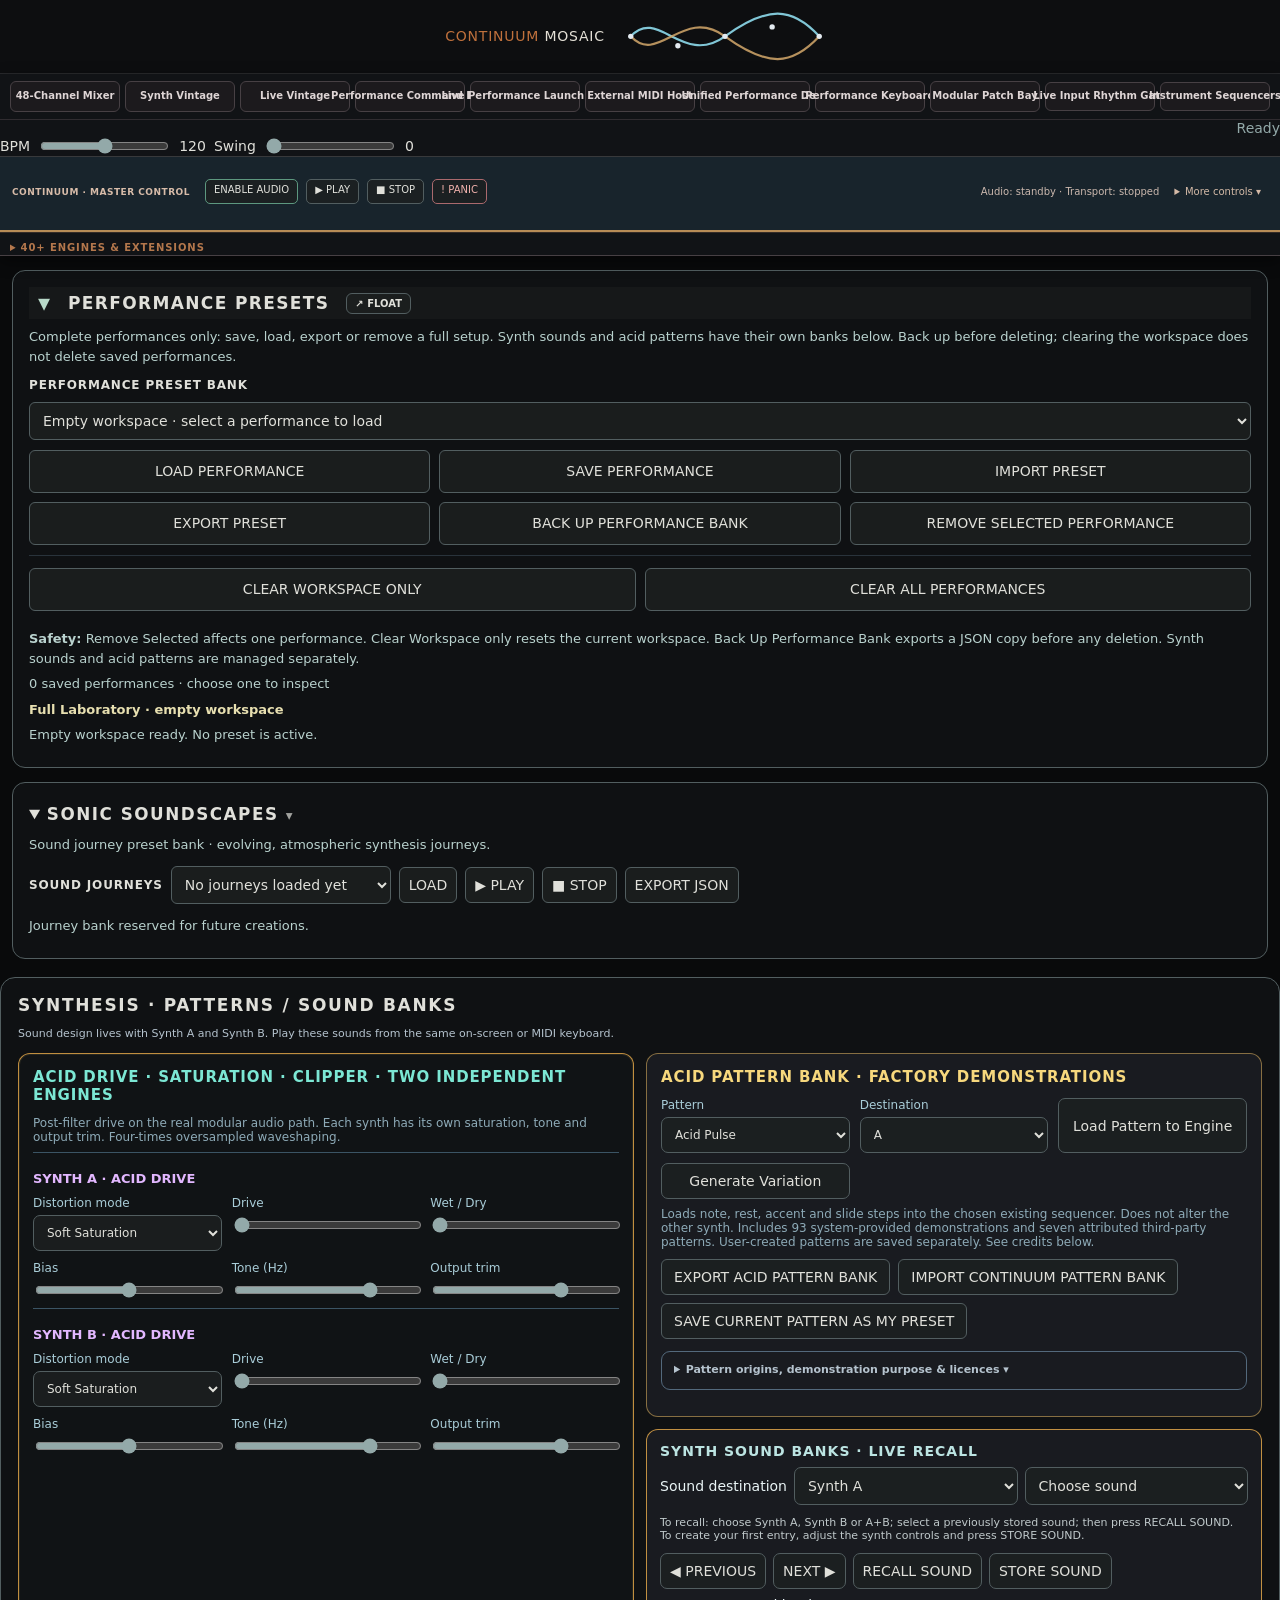
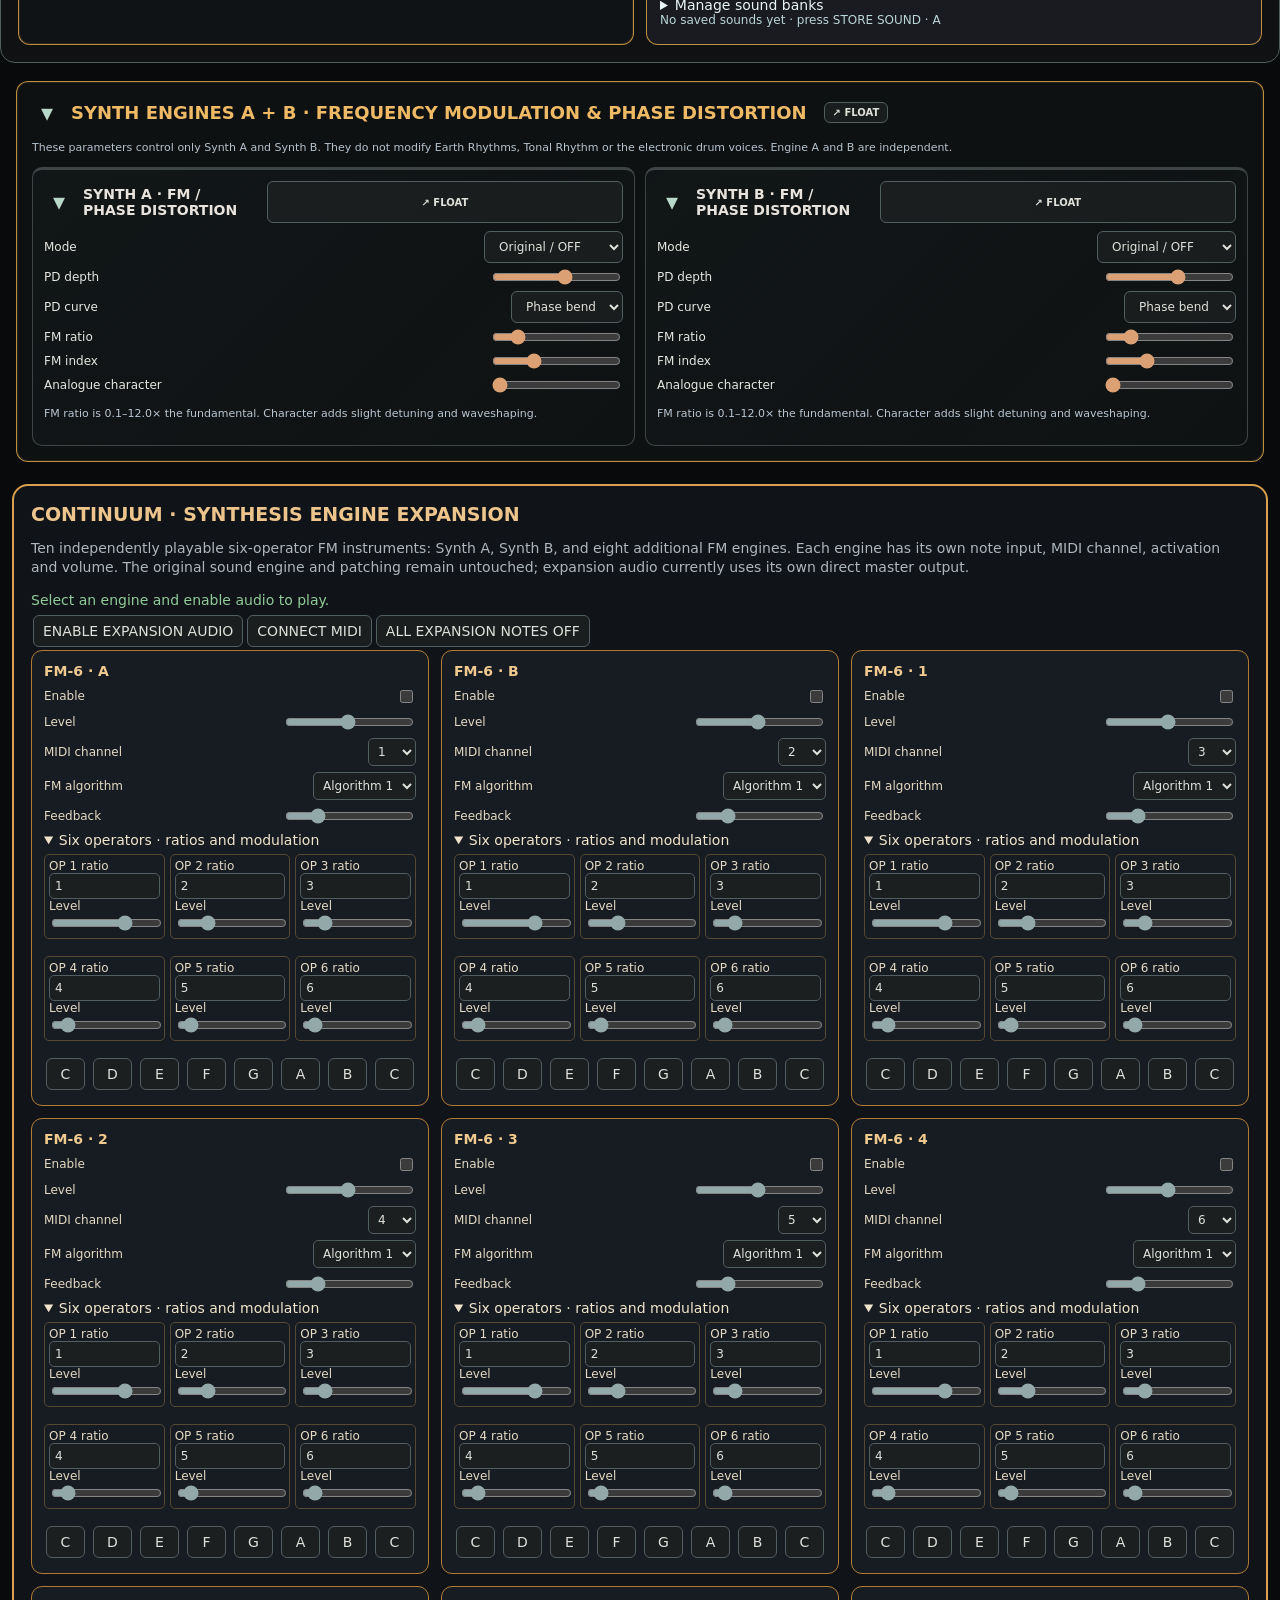
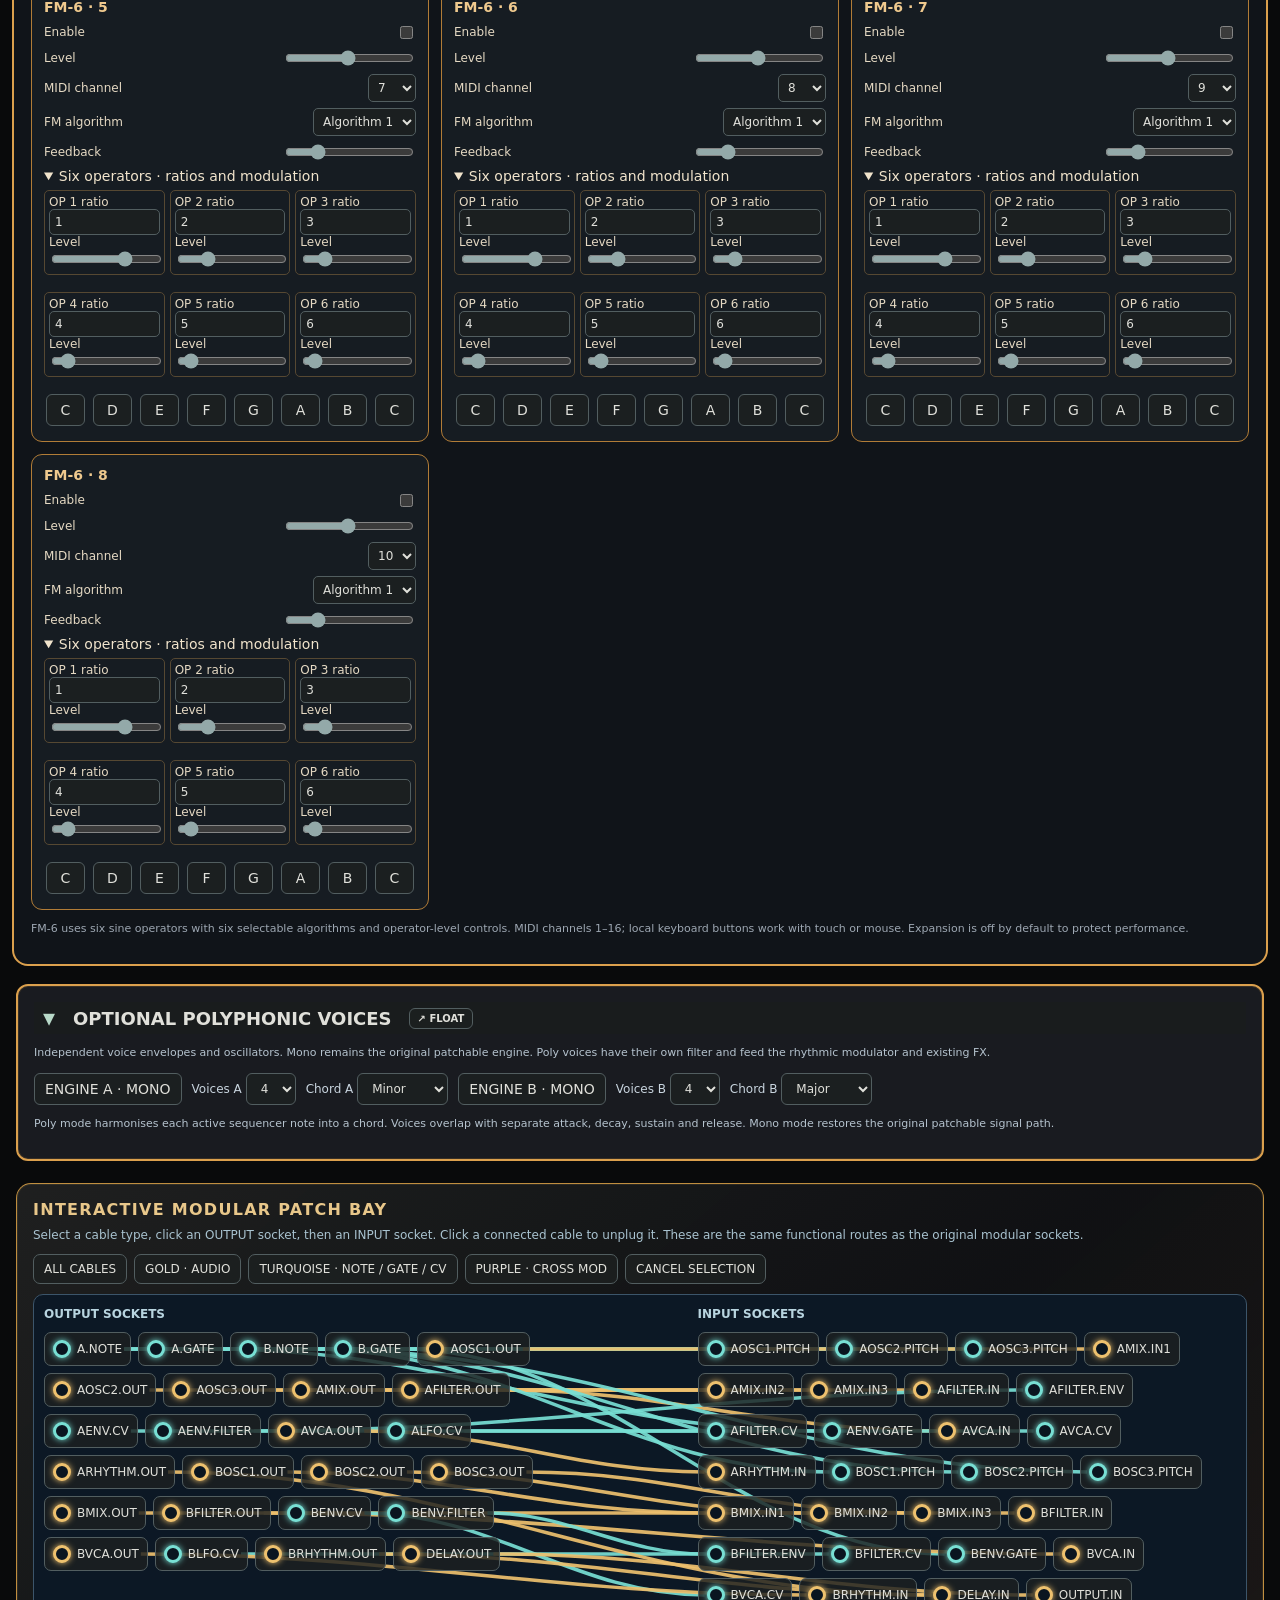
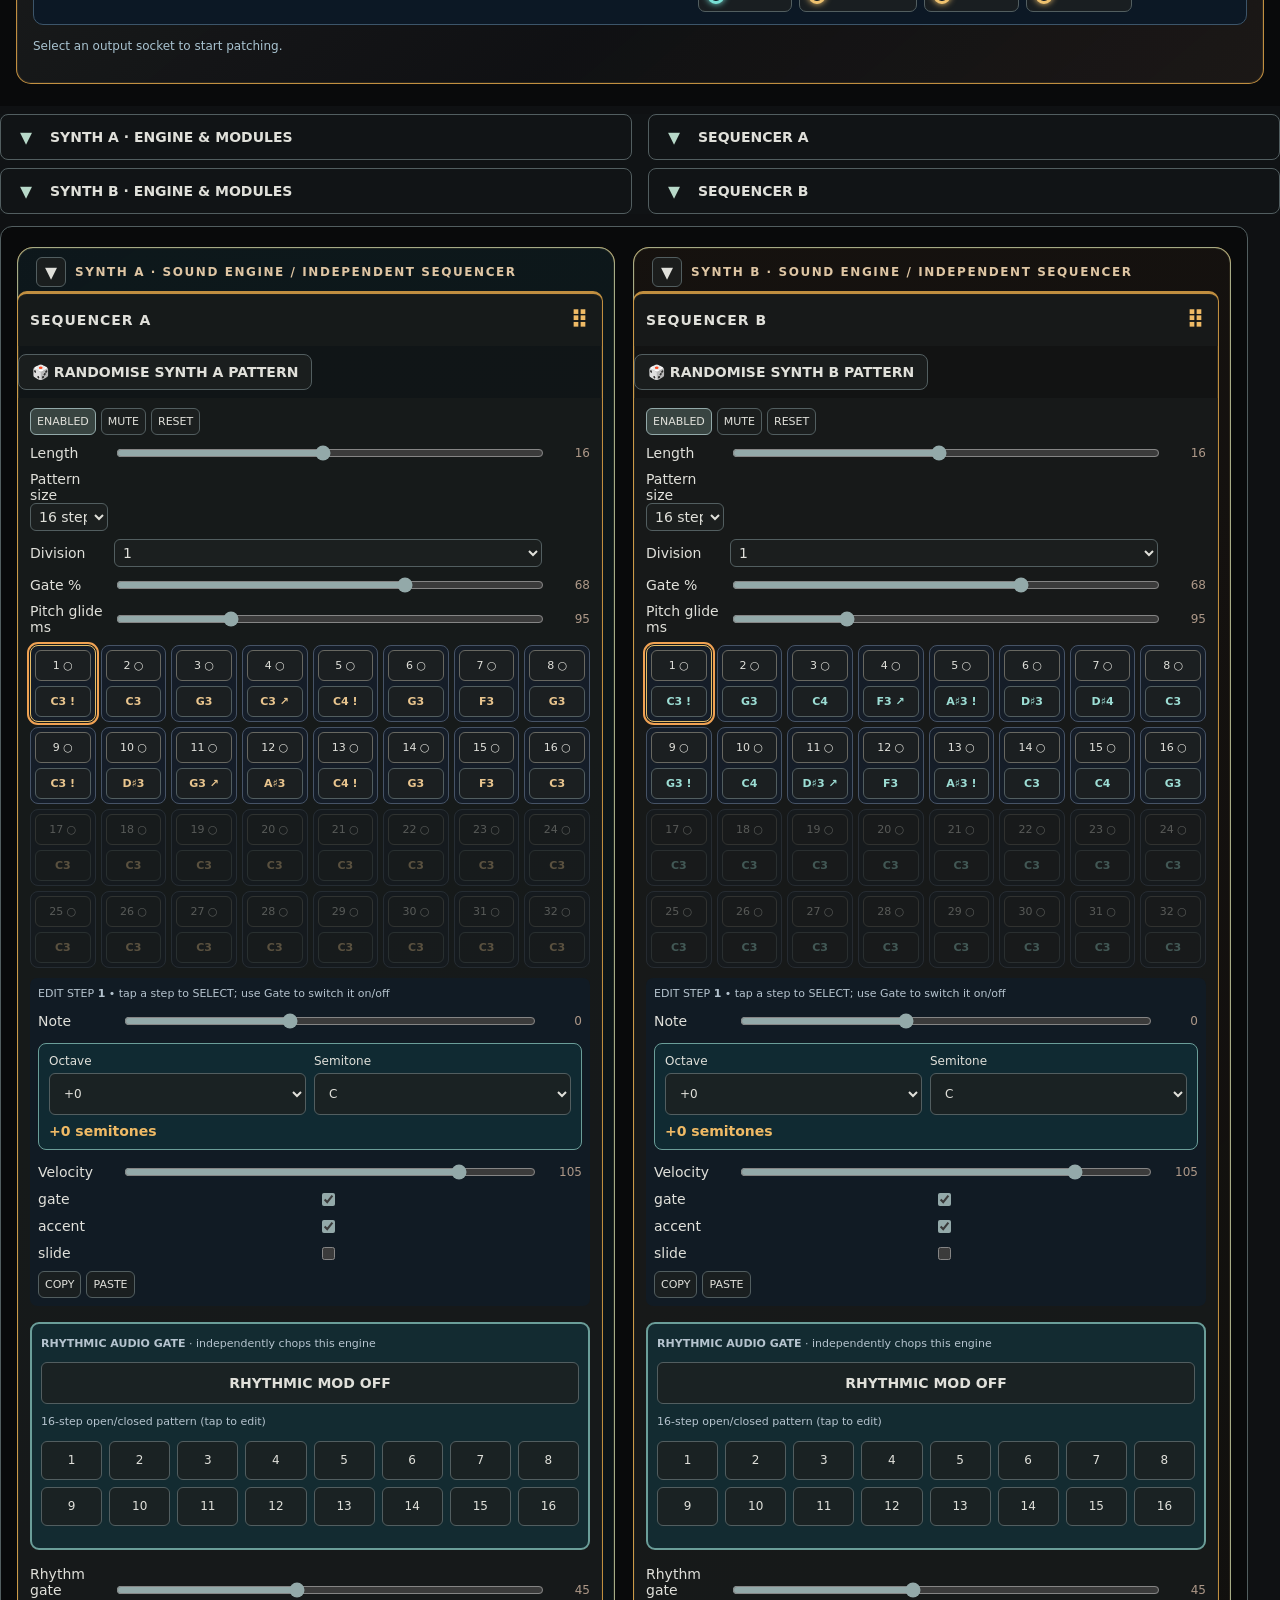
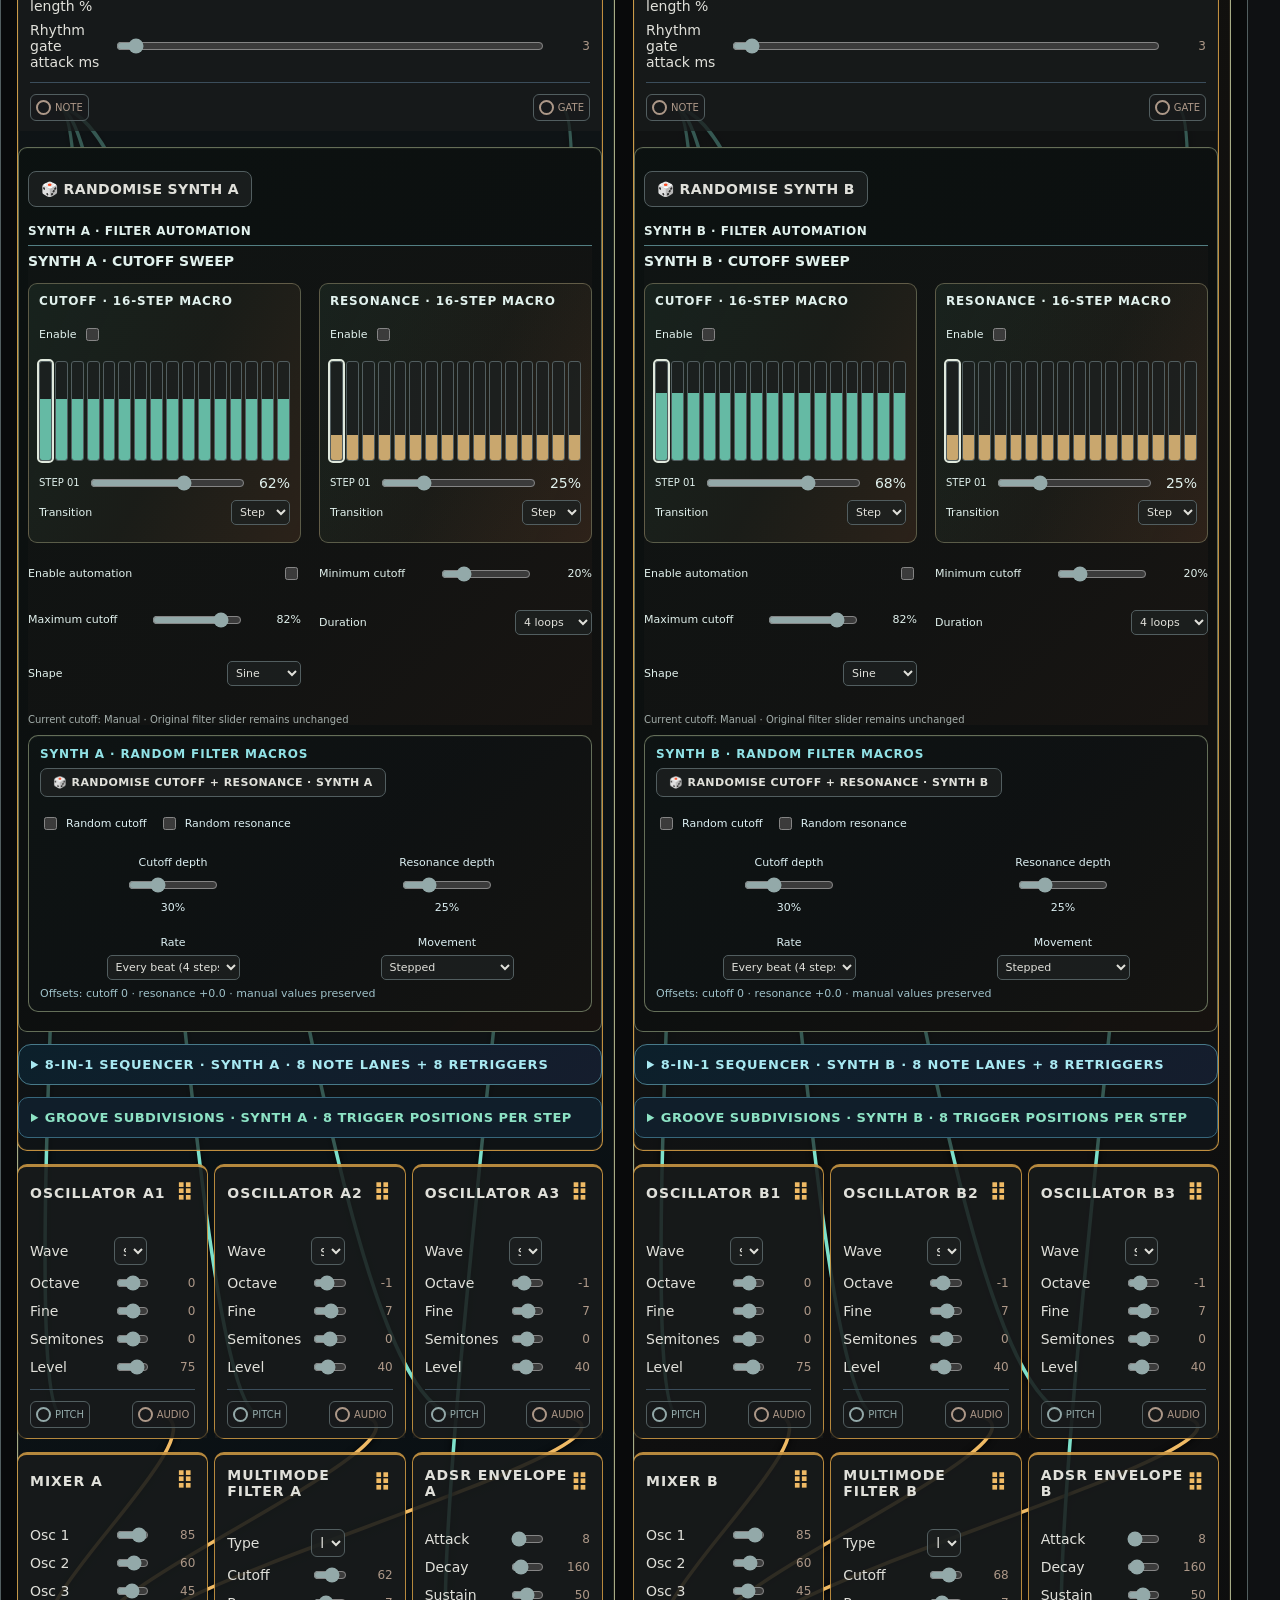
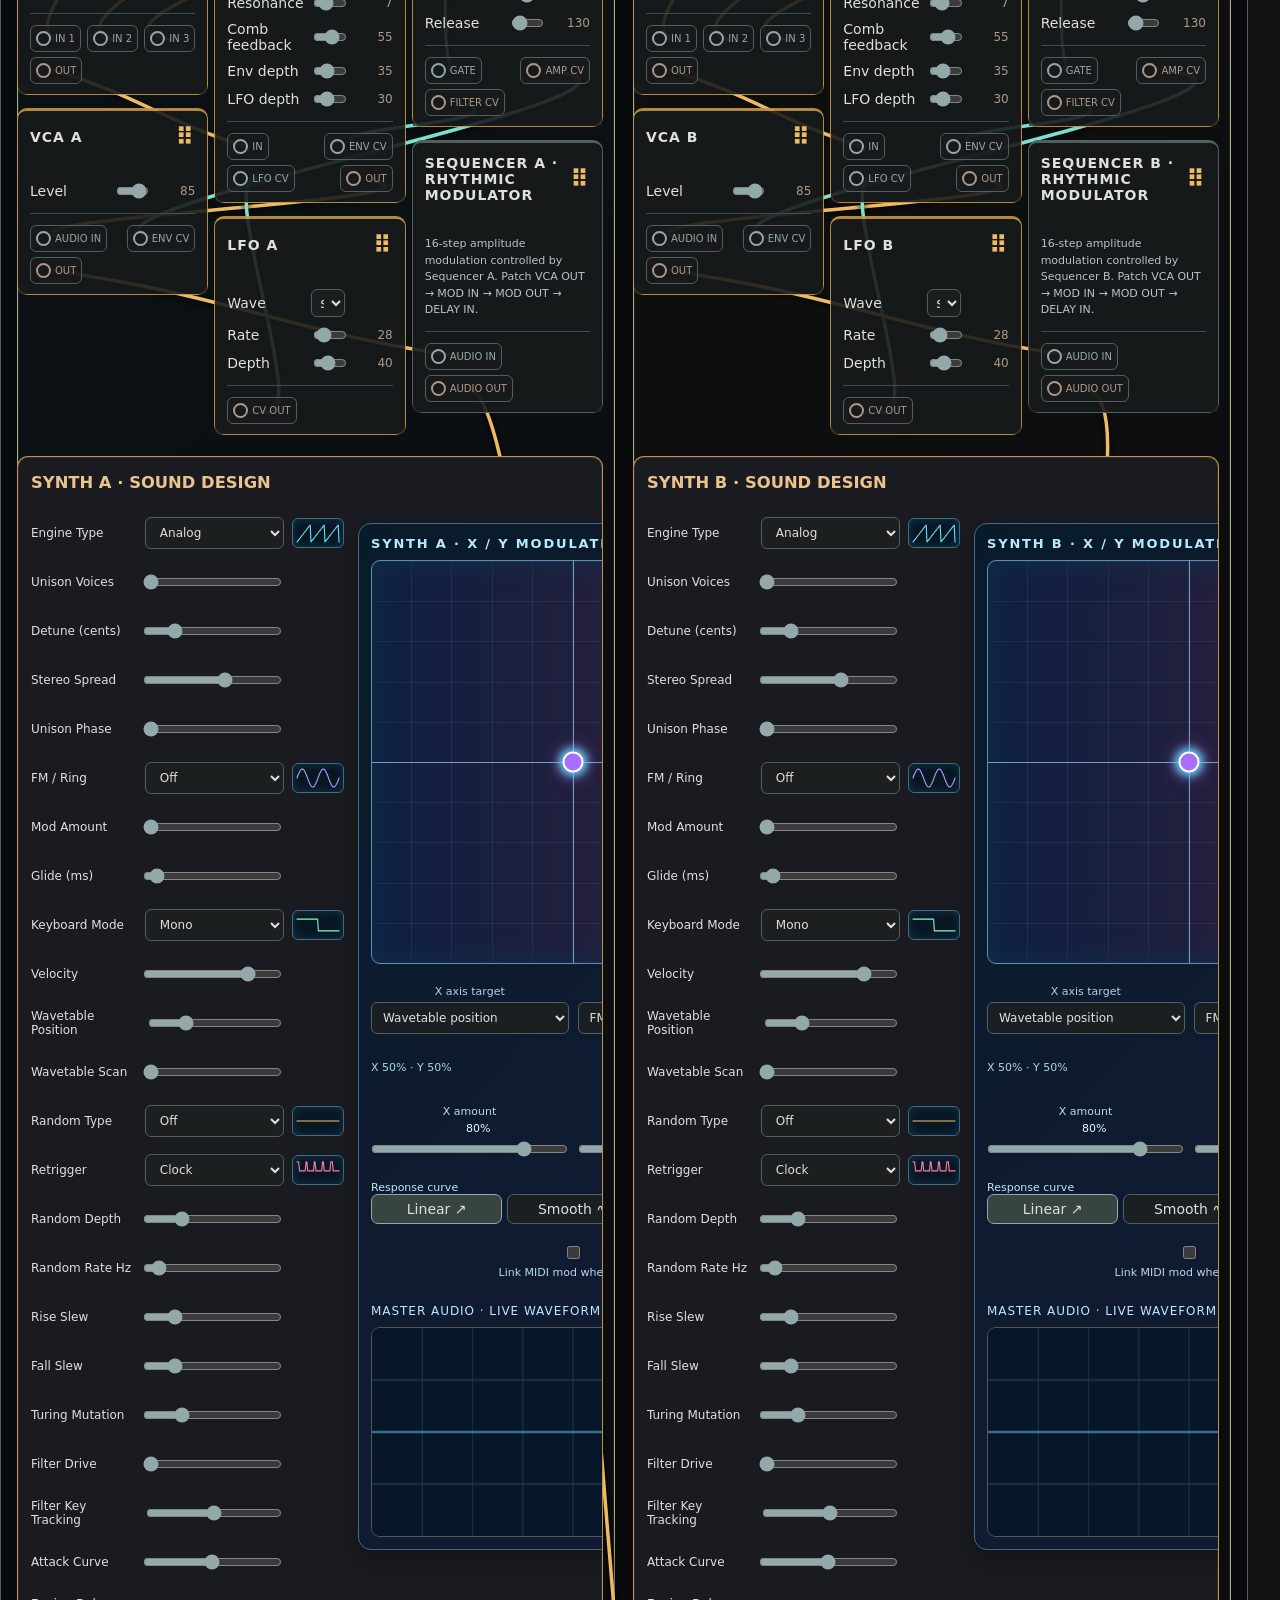
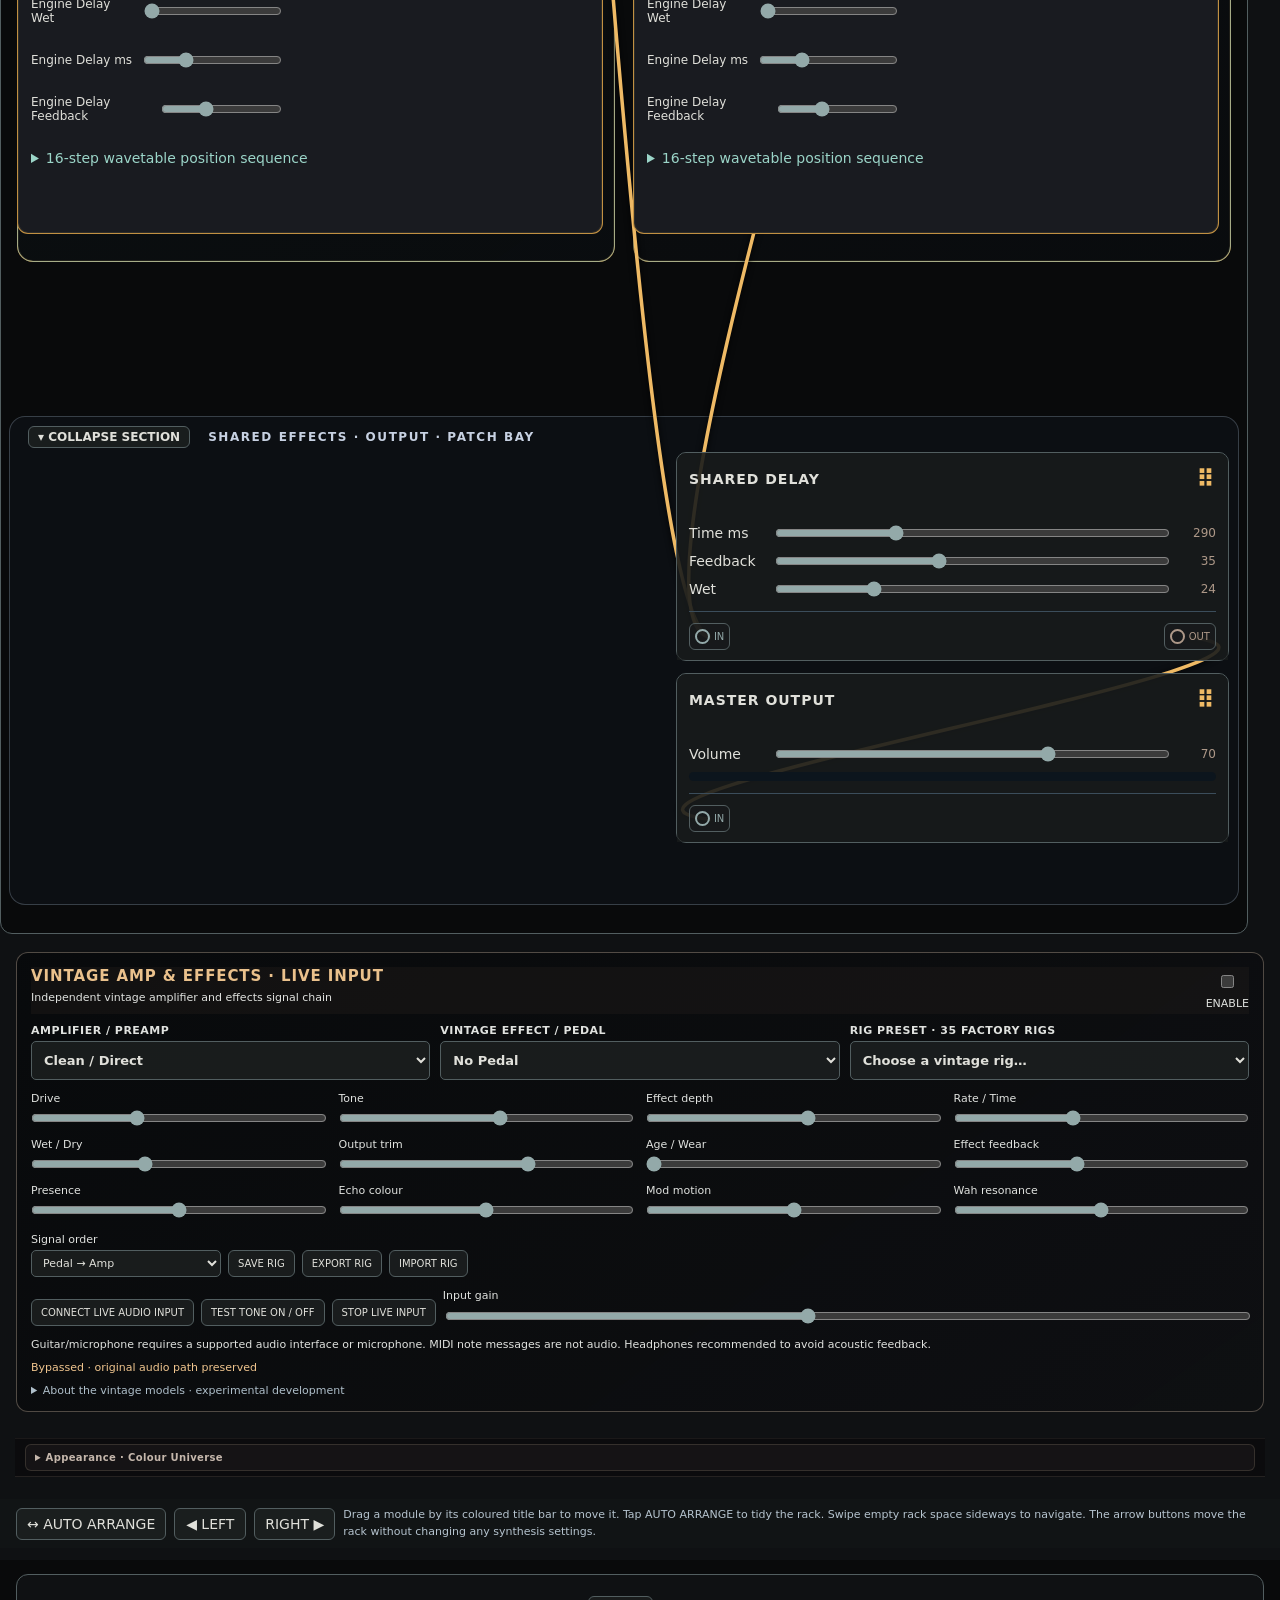
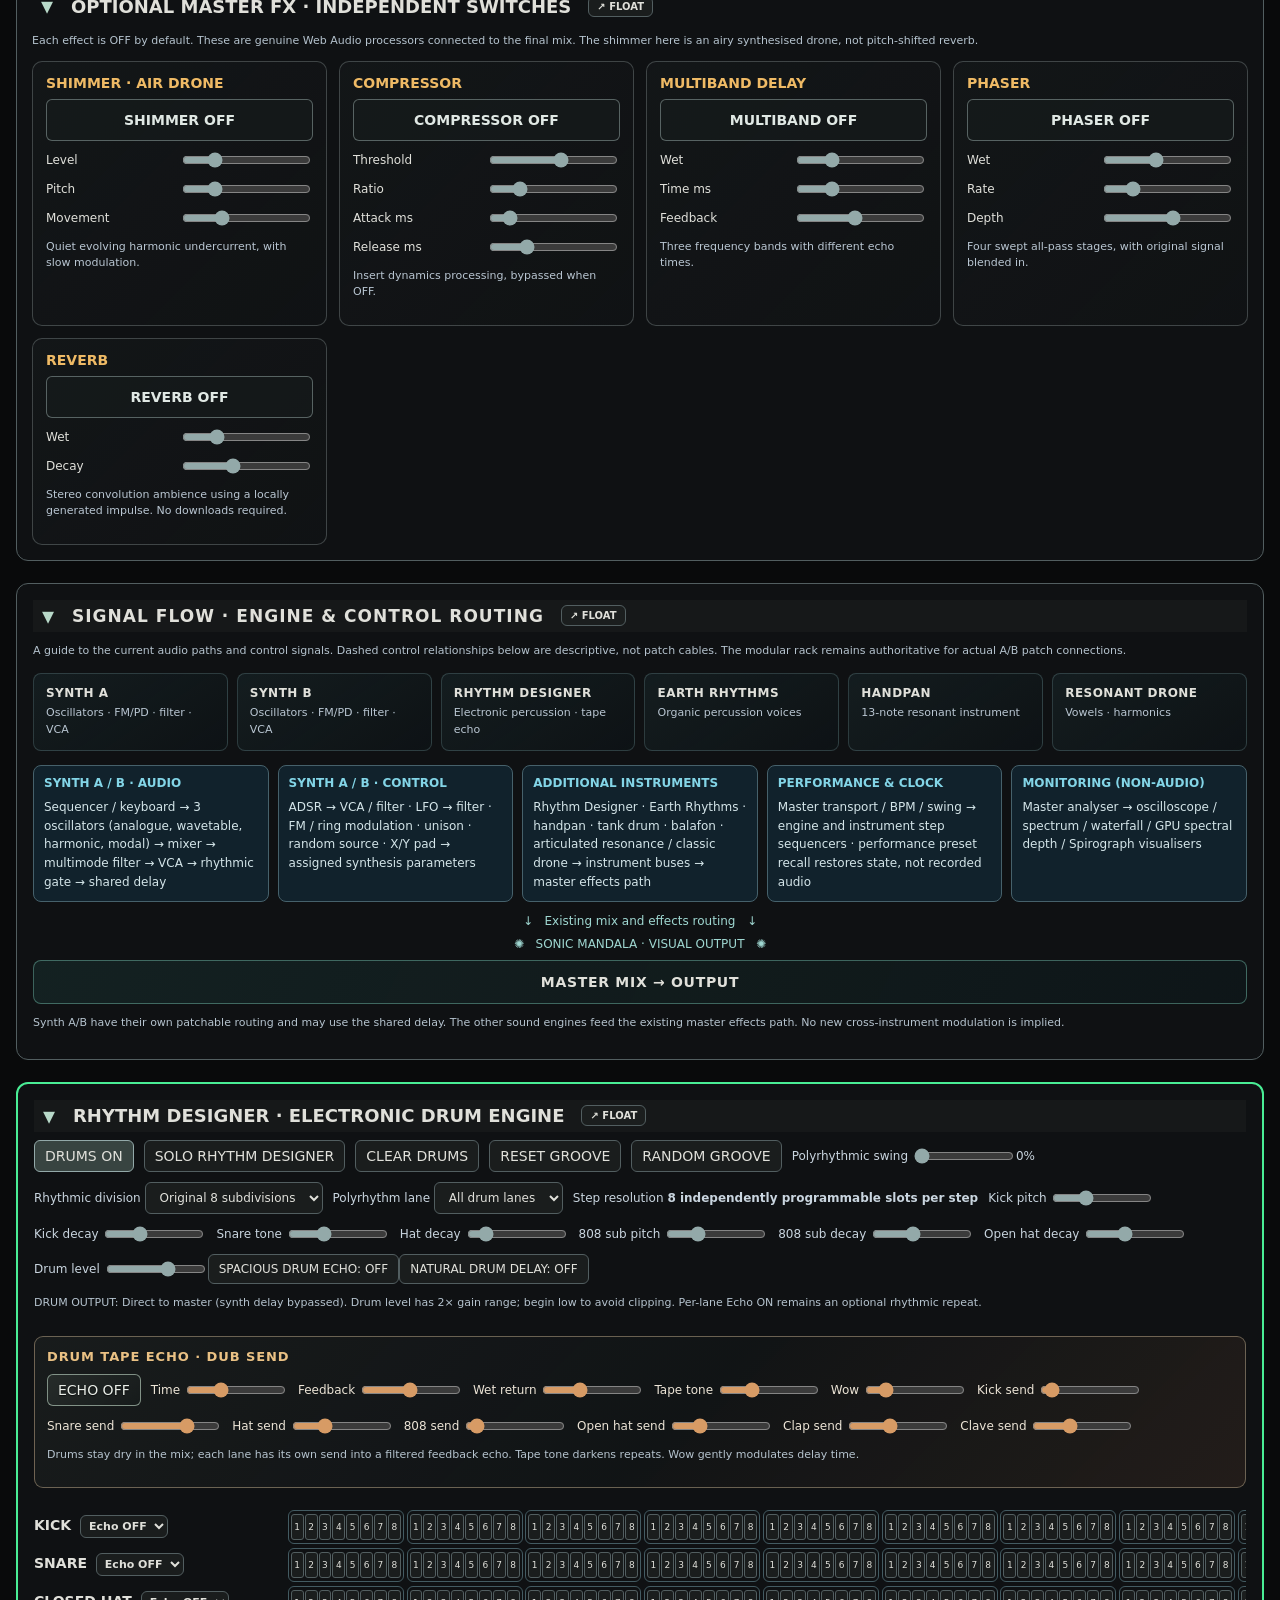
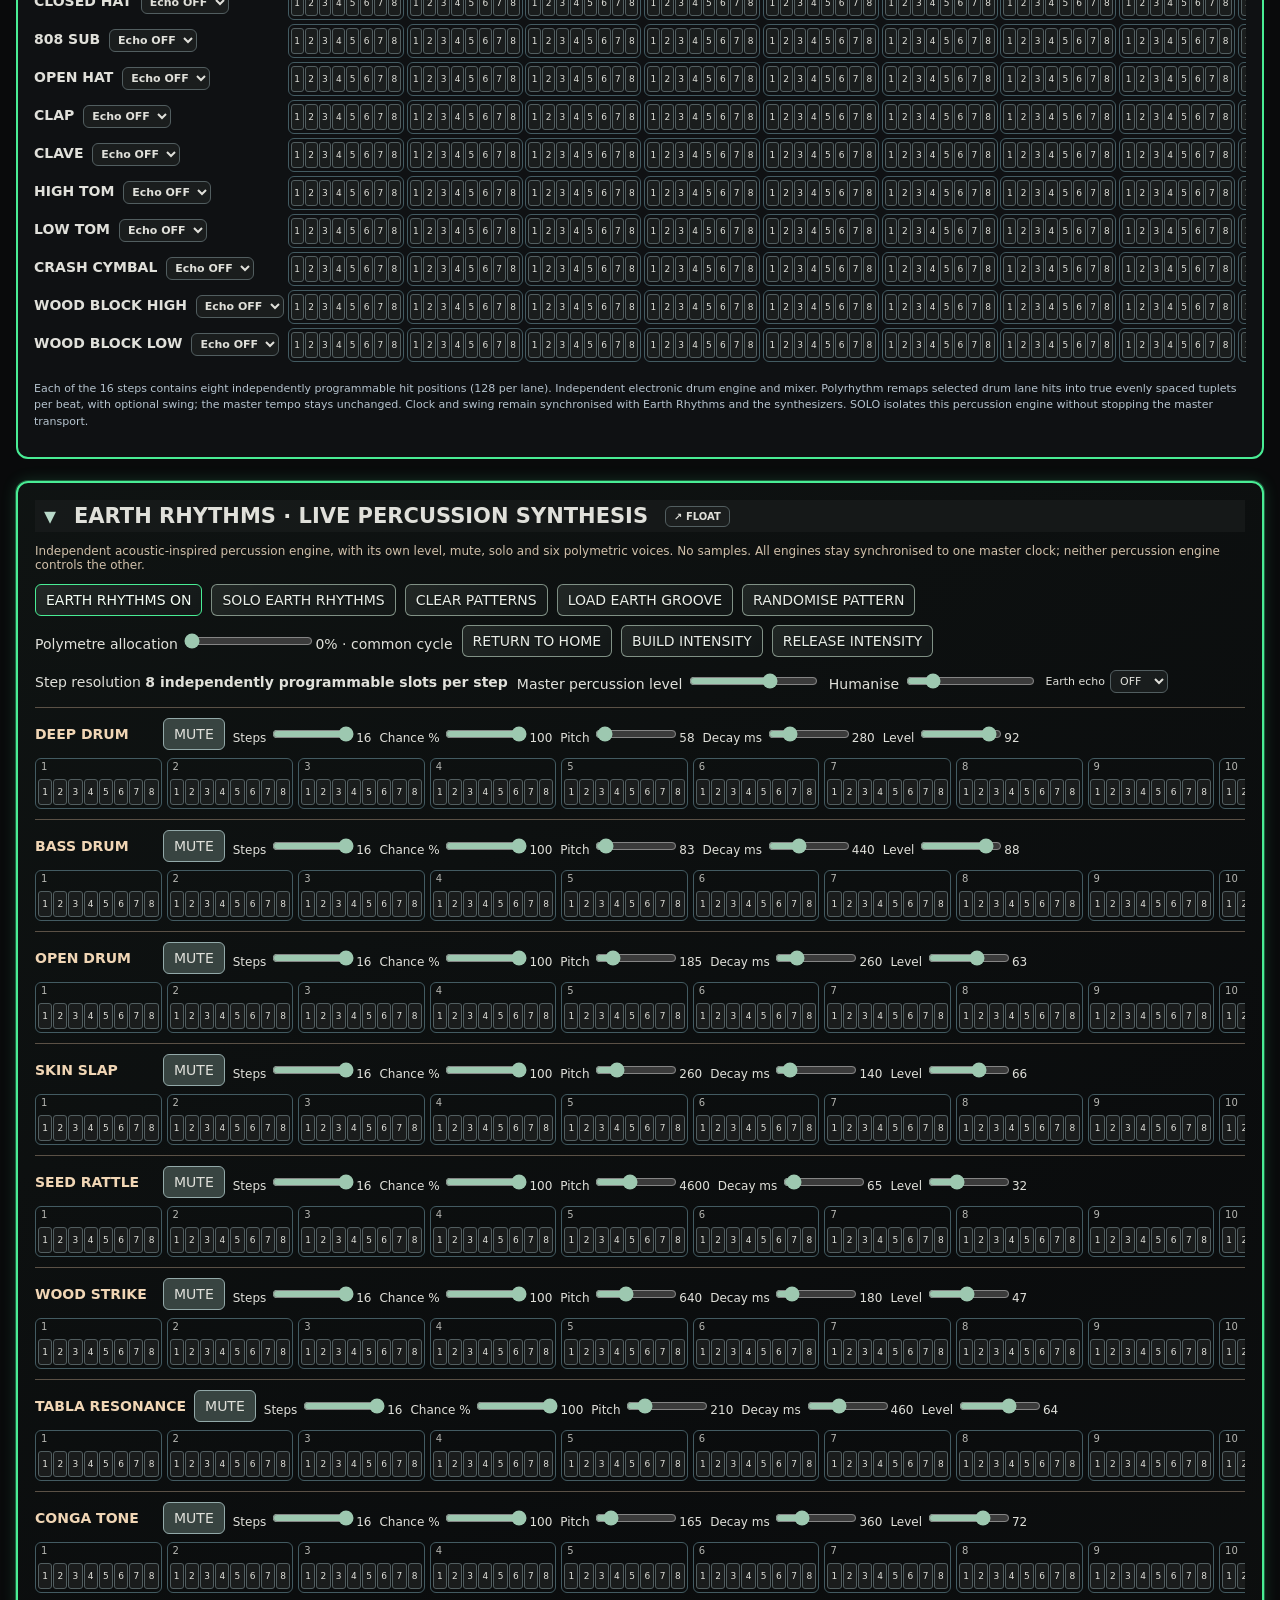
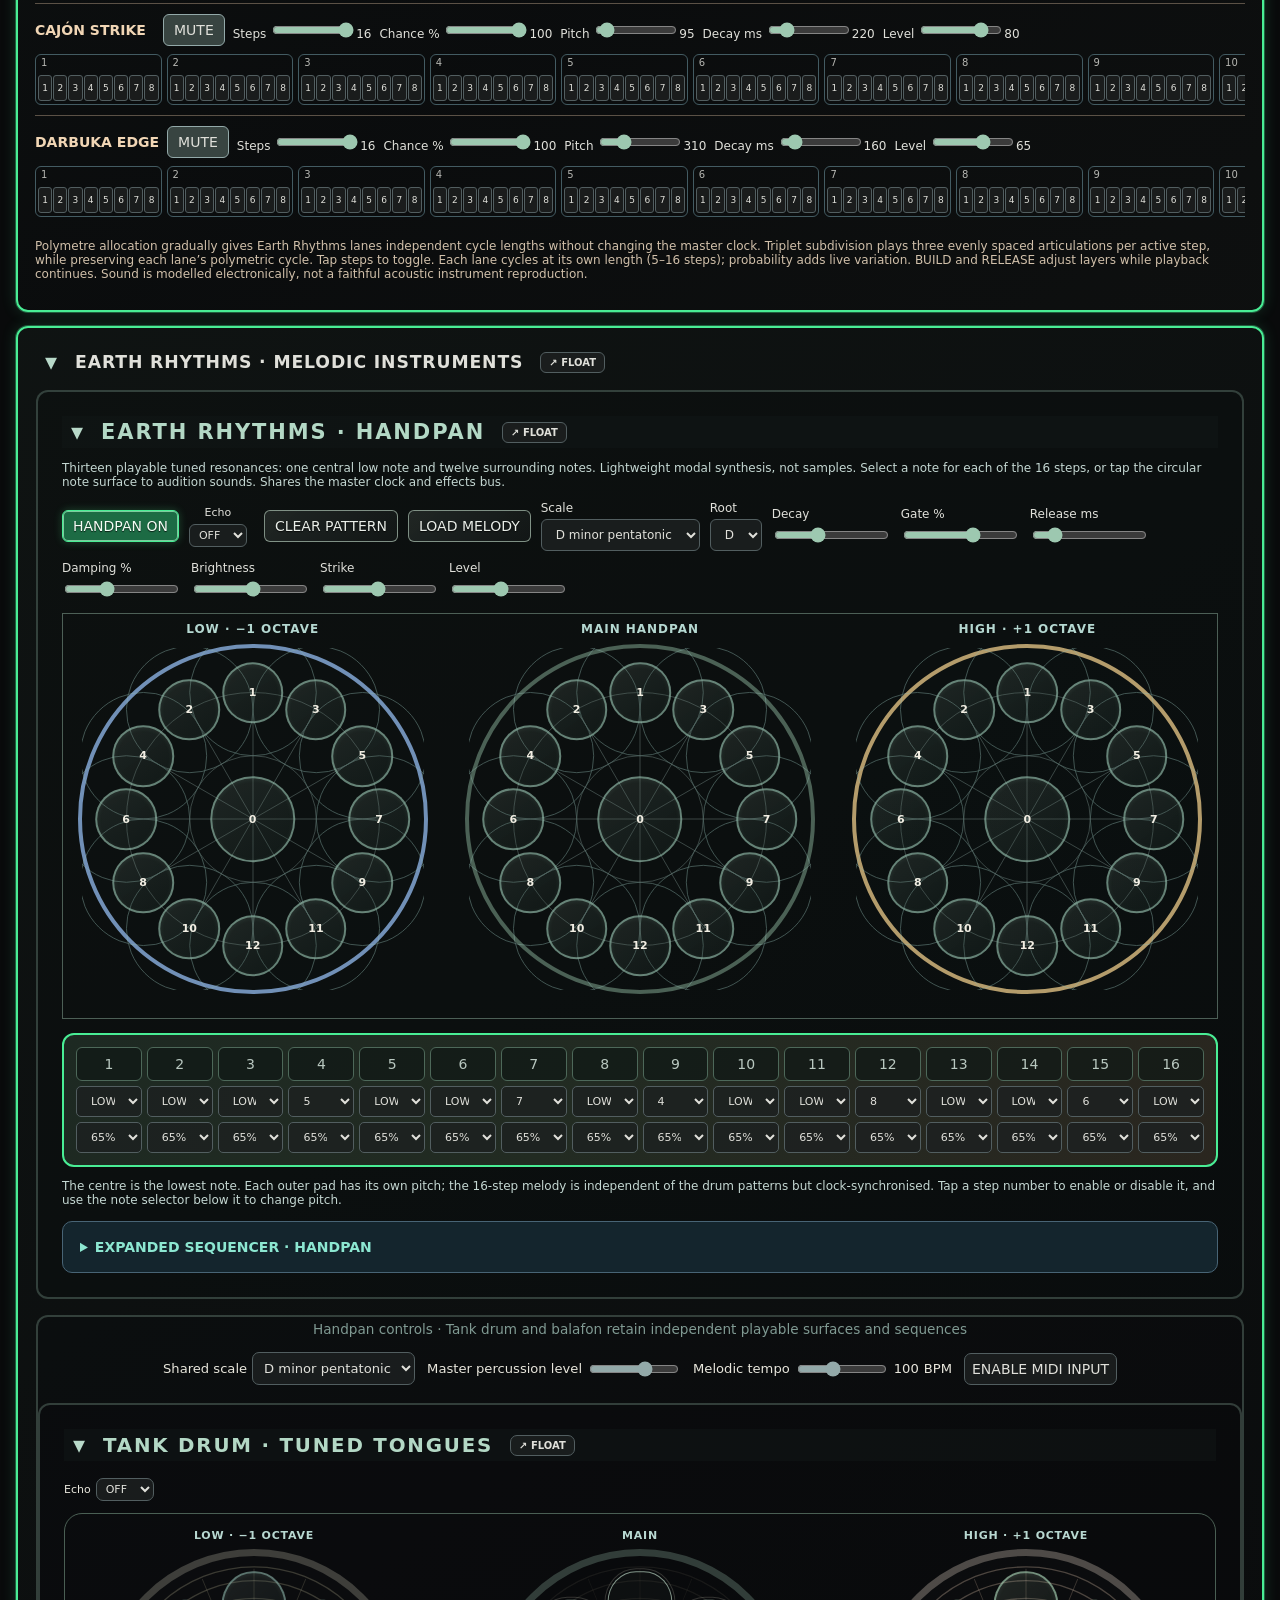
